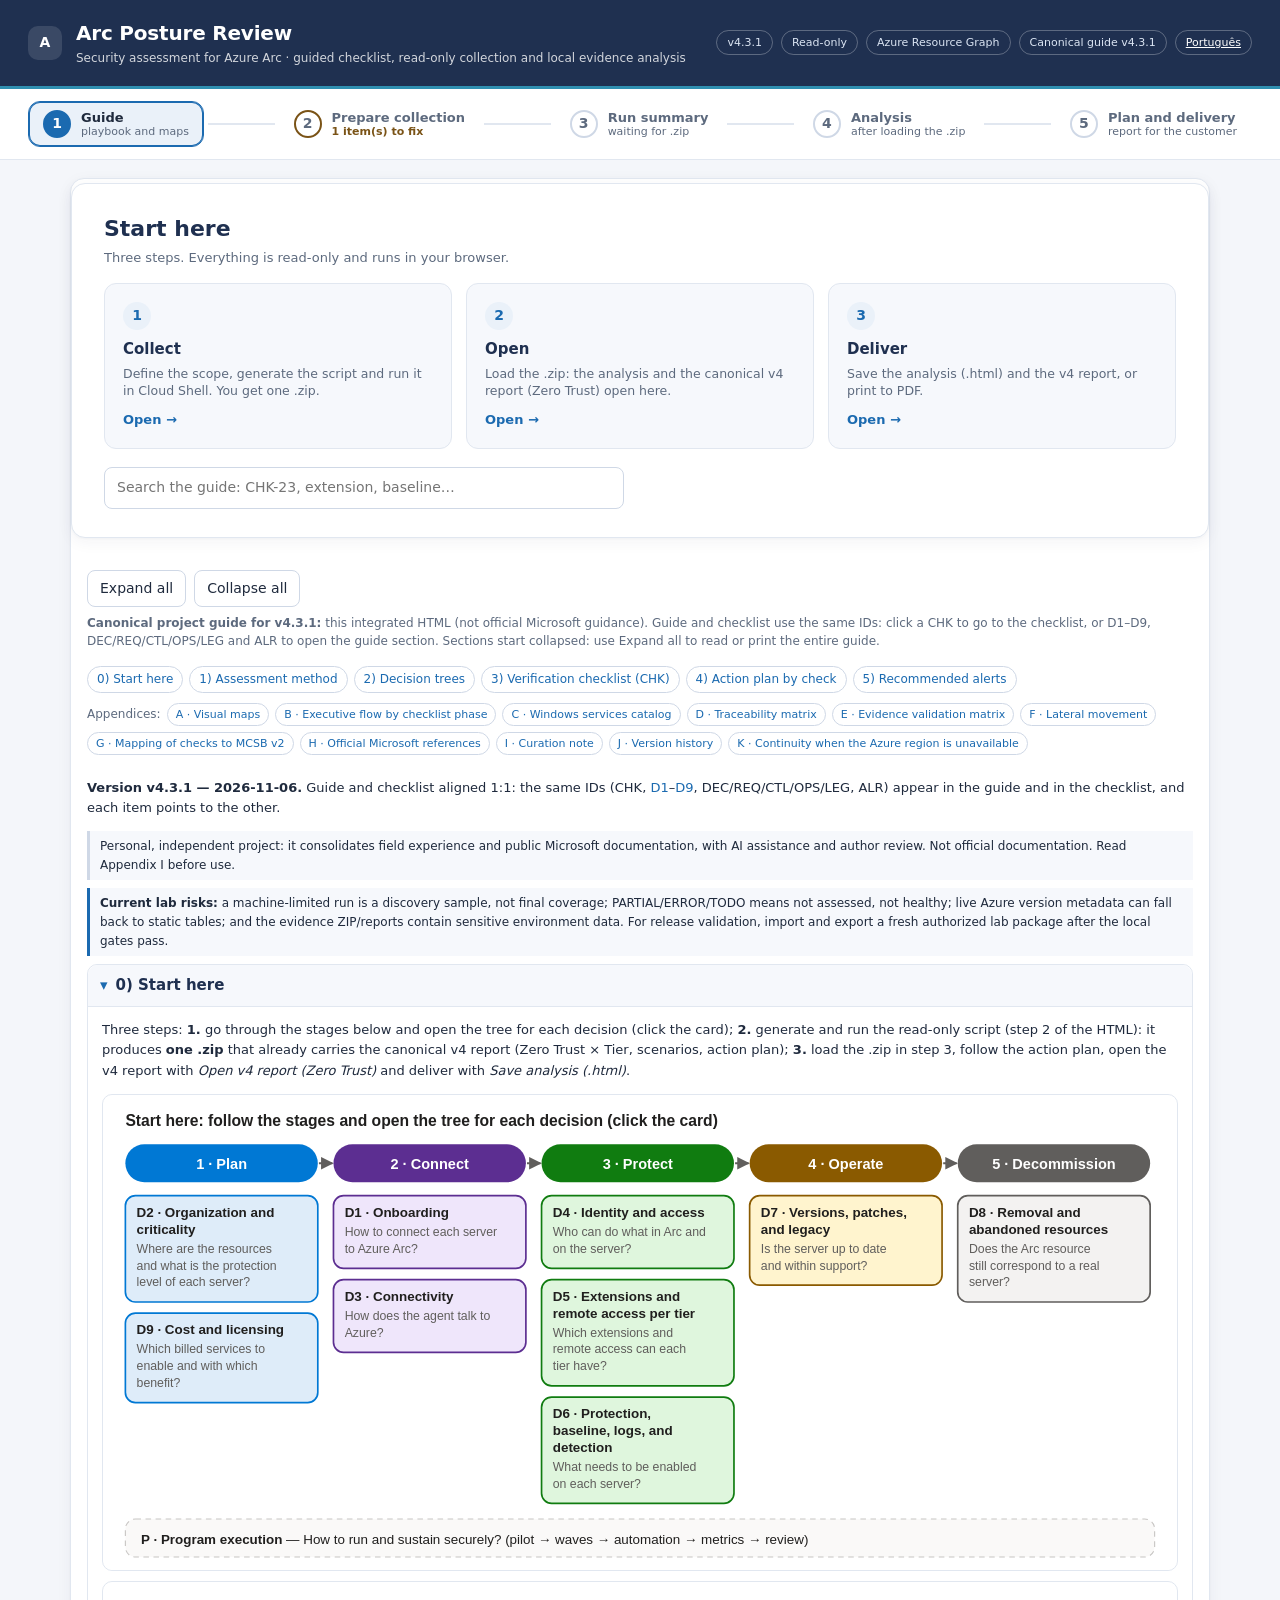
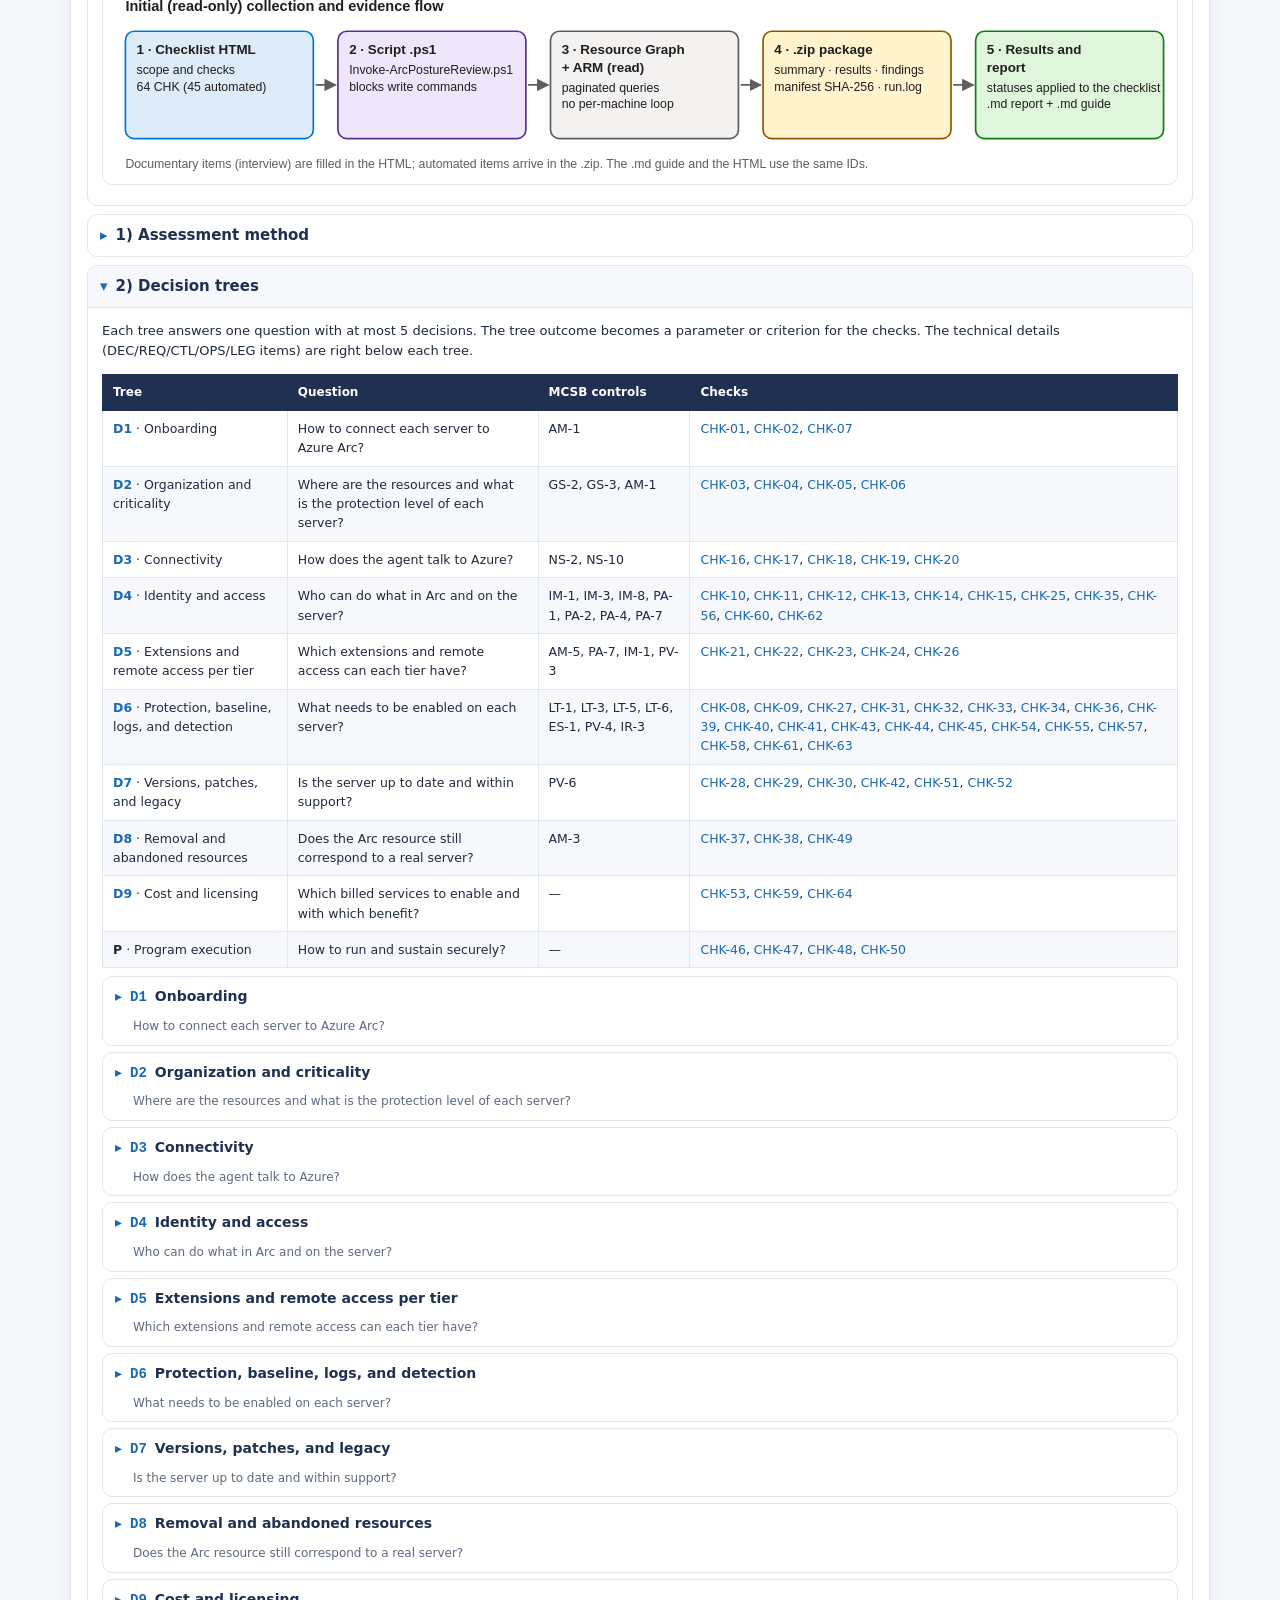
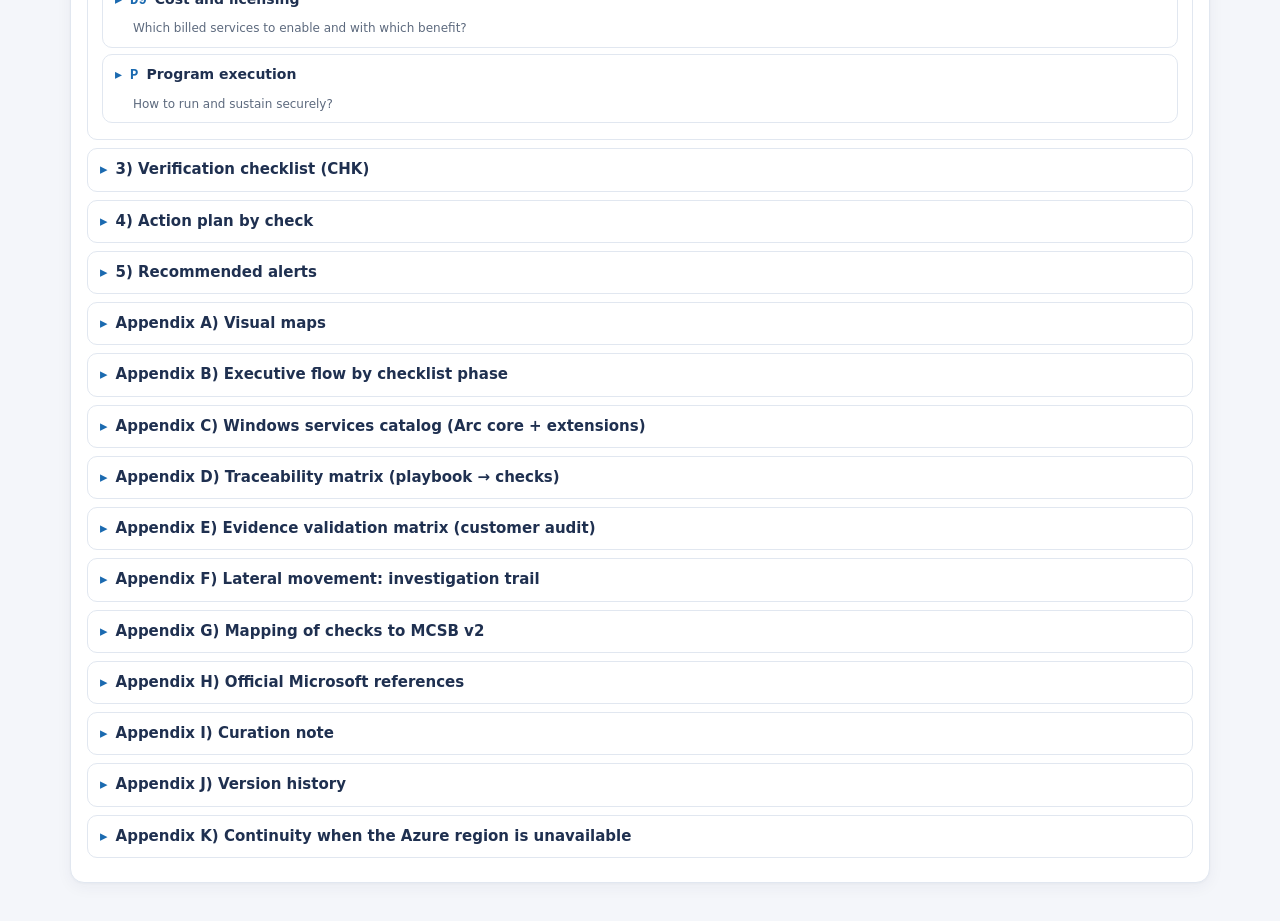
==== arc-posture-review.en-US.html @ 72e132e8 "v4.3.1: raw-download guidance and development dependency update Co-authored-by: Copilot <223556219+C" ====
<!DOCTYPE html>
<html lang="en" dir="ltr">
<head>
<meta charset="UTF-8" />
<meta http-equiv="Content-Security-Policy" content="default-src 'none'; script-src 'unsafe-inline'; style-src 'unsafe-inline'; img-src data: blob:; connect-src 'none'; font-src 'none'; object-src 'none'; base-uri 'none'; form-action 'none'" />
<meta name="referrer" content="no-referrer" />
<meta name="viewport" content="width=device-width, initial-scale=1.0" />
<meta name="color-scheme" content="light dark" />
<title>Arc Posture Review · Security assessment for Azure Arc (read-only)</title>
<style>
  * { box-sizing: border-box; }
  body { margin: 0; font-family: "Segoe UI", system-ui, Arial, sans-serif; font-size: 14px; background: var(--bg); color: var(--text); }
  header.top { background: var(--navy); color: #fff; padding: 14px 20px; display: flex; align-items: center; gap: 14px; flex-wrap: wrap; }
  .logo { width: 34px; height: 34px; border-radius: 8px; background: rgba(255,255,255,.18); display: grid; place-items: center; font-weight: 700; }
  header h1 { margin: 0; font-size: 18px; font-weight: 600; }
  header .sub { font-size: 12px; opacity: .9; }
  header .badges { margin-inline-start: auto; display: flex; gap: 8px; flex-wrap: wrap; }
  .hb { font-size: 11px; padding: 3px 10px; border-radius: 999px; background: rgba(255,255,255,.18); border: 1px solid rgba(255,255,255,.35); }
  .steps { display: flex; gap: 6px; padding: 10px 20px; background: var(--panel); border-bottom: 1px solid var(--line); flex-wrap: wrap; }
  .step { font-size: 12px; color: var(--muted); padding: 4px 10px; border-radius: 999px; border: 1px solid var(--line); }
  .step b { color: var(--accent); margin-inline-end: 4px; }
  main.grid { display: grid; grid-template-columns: minmax(0, 1.05fr) minmax(0, 1fr); gap: 16px; padding: 16px 20px 28px; align-items: start; }
  .card { background: var(--panel); border: 1px solid var(--line); border-radius: 10px; box-shadow: var(--shadow); margin-block-end: 16px; }
  .card > h2 { margin: 0; font-size: 15px; padding: 12px 16px; border-block-end: 1px solid var(--line); display: flex; align-items: center; gap: 8px; }
  .card > h2 .n { width: 22px; height: 22px; border-radius: 50%; background: var(--accent); color: #fff; display: inline-grid; place-items: center; font-size: 12px; }
  .pad { padding: 14px 16px; }
  .fields { display: grid; grid-template-columns: 1fr 1fr; gap: 10px 12px; }
  .fields .full { grid-column: 1 / -1; }
  label.f { display: block; font-size: 12px; color: var(--muted); margin-block-end: 4px; }
  input, select, textarea, button { font: inherit; color: var(--text); }
  input[type=text], input[type=number], select, textarea { width: 100%; padding: 7px 9px; border: 1px solid var(--line-2); border-radius: 6px; background: var(--panel); }
  input:focus, select:focus, textarea:focus { outline: 2px solid var(--accent); outline-offset: -1px; }
  textarea { min-height: 80px; resize: vertical; }
  .hint { font-size: 12px; color: var(--muted); margin-block-start: 8px; line-height: 1.45; }
  button.btn { border: 1px solid var(--line-2); background: var(--panel); border-radius: 6px; padding: 7px 12px; cursor: pointer; }
  button.btn:hover { border-color: var(--accent); }
  button.primary { background: var(--accent); border-color: var(--accent); color: #fff; font-weight: 600; }
  button.primary:hover { background: var(--accent-2); }
  .toolbar { display: flex; gap: 8px; flex-wrap: wrap; align-items: center; padding: 12px 16px; border-block-end: 1px solid var(--line); }
  .toolbar input[type=text] { flex: 1 1 200px; width: auto; }
  .toolbar select { width: auto; }
  details.dom { border-block-end: 1px solid var(--line); }
  details.dom > summary { list-style: none; cursor: pointer; padding: 10px 16px; display: flex; align-items: center; gap: 10px; background: var(--panel-2); font-weight: 600; }
  details.dom > summary::-webkit-details-marker { display: none; }
  details.dom > summary .caret { transition: transform .15s; color: var(--muted); }
  details.dom[open] > summary .caret { transform: rotate(90deg); }
  details.dom > summary .cnt { margin-inline-start: auto; font-weight: 400; font-size: 12px; color: var(--muted); }
  .item { display: grid; grid-template-columns: 22px minmax(0, 1fr) 96px minmax(0, 160px); gap: 10px; align-items: start; padding: 10px 16px; border-block-start: 1px solid var(--line); }
  .item.hidden { display: none; }
  .item .id { font-family: Consolas, Menlo, monospace; font-size: 12px; color: var(--accent); font-weight: 600; margin-inline-end: 6px; }
  .item .t { font-weight: 600; }
  .item .meta { margin-block-start: 4px; display: flex; gap: 6px; flex-wrap: wrap; }
  .item details.more summary { font-size: 12px; color: var(--accent); cursor: pointer; margin-block-start: 4px; }
  .item details.more p { font-size: 12px; color: var(--muted); margin: 6px 0 0; line-height: 1.45; }
  .item .found { font-size: 12px; margin-block-start: 6px; padding: 6px 8px; border-radius: 6px; background: var(--panel-2); border: 1px dashed var(--line-2); }
  .item select, .item input[type=text] { padding: 5px 6px; font-size: 12px; }
  .pill { font-size: 11px; padding: 1px 8px; border-radius: 999px; border: 1px solid var(--line-2); color: var(--muted); }
  .sev-High { color: var(--fail); border-color: var(--fail); }
  .sev-Medium { color: var(--warn); border-color: var(--warn); }
  .sev-Low { color: var(--muted); }
  .ty-auto { color: var(--info); border-color: var(--info); }
  .st { font-weight: 600; }
  .st-PASS { background: var(--pass-bg); color: var(--pass); }
  .st-WARN { background: var(--warn-bg); color: var(--warn); }
  .st-FAIL { background: var(--fail-bg); color: var(--fail); }
  .st-INFO { background: var(--info-bg); color: var(--info); }
  .st-NA, .st-MANUAL { background: var(--na-bg); color: var(--na); }
  .st-ERROR { background: var(--err-bg); color: var(--err); }
  .right { position: sticky; top: 12px; }
  .kpis { display: grid; grid-template-columns: repeat(4, 1fr); gap: 10px; padding: 14px 16px; }
  .kpi { border: 1px solid var(--line); border-radius: 8px; padding: 10px; background: var(--panel-2); }
  .kpi .v { font-size: 22px; font-weight: 700; }
  .kpi .l { font-size: 11px; color: var(--muted); }
  .chips { display: flex; gap: 6px; flex-wrap: wrap; padding: 0 16px 14px; }
  .chip { font-size: 12px; padding: 3px 10px; border-radius: 999px; }
  .tabs { display: flex; gap: 4px; padding: 0 12px; border-block-end: 1px solid var(--line); }
  .tab { border: 0; background: transparent; padding: 10px 12px; cursor: pointer; color: var(--muted); border-block-end: 2px solid transparent; }
  .tab.active { color: var(--accent); border-block-end-color: var(--accent); font-weight: 600; }
  .pane { display: none; }
  .pane.active { display: block; }
  .actions { display: flex; gap: 8px; flex-wrap: wrap; padding: 12px 16px; }
  pre.code { margin: 0; padding: 12px 16px; background: var(--code-bg); border-block: 1px solid var(--line); font-family: Consolas, Menlo, monospace; font-size: 12px; line-height: 1.45; white-space: pre; overflow: auto; max-height: 58vh; }
  table.res { width: 100%; border-collapse: collapse; font-size: 12px; }
  table.res th, table.res td { text-align: start; padding: 6px 8px; border-block-end: 1px solid var(--line); vertical-align: top; }
  table.res th { background: var(--panel-2); font-weight: 600; position: sticky; top: 0; }
  .scroll { max-height: 46vh; overflow: auto; }
  .guide { padding: 6px 16px 16px; line-height: 1.55; }
  .guide h3 { font-size: 14px; margin: 14px 0 6px; }
  .guide code { font-family: Consolas, Menlo, monospace; font-size: 12px; background: var(--code-bg); padding: 1px 4px; border-radius: 4px; }
  .guide ul, .guide ol { margin: 4px 0; padding-inline-start: 20px; }
  .guide a { color: var(--accent); }
  .drop { margin: 12px 16px; border: 2px dashed var(--line-2); border-radius: 10px; padding: 18px; text-align: center; color: var(--muted); }
  .drop.over { border-color: var(--accent); background: var(--accent-soft); }
  .msg { font-size: 12px; color: var(--muted); padding: 0 16px 10px; }
  .toast { position: fixed; inset-block-end: 18px; inset-inline-end: 18px; background: #323130; color: #fff; padding: 10px 14px; border-radius: 8px; font-size: 13px; opacity: 0; transition: opacity .2s; pointer-events: none; }
  .toast.show { opacity: 1; }
  .refs { display: flex; gap: 4px; flex-wrap: wrap; margin-block-start: 4px; }
  a.ref { font-size: 11px; padding: 1px 7px; border-radius: 4px; background: var(--accent-soft); color: var(--accent); text-decoration: none; font-family: Consolas, Menlo, monospace; }
  a.ref:hover, a.jump:hover { text-decoration: underline; }
  a.jump { color: var(--accent); text-decoration: none; }
  .flash { animation: fl 1.6s ease-out; }
  @keyframes fl { 0% { background: var(--warn-bg); } 100% { background: transparent; } }
  .guide h3 { font-size: 15px; margin: 22px 0 8px; padding-block-start: 10px; border-block-start: 1px solid var(--line); }
  .guide h4 { font-size: 14px; margin: 16px 0 6px; }
  .guide h5 { font-size: 13px; margin: 12px 0 6px; color: var(--muted); }
  .guide .pid { font-family: Consolas, Menlo, monospace; color: var(--accent); }
  .guide p, .guide li { font-size: 13px; }
  .guide blockquote { margin: 8px 0; padding: 6px 10px; border-inline-start: 3px solid var(--line-2); background: var(--panel-2); font-size: 12px; }
  .guide blockquote.verif { border-inline-start-color: var(--accent); }
  .tw { overflow-x: auto; margin: 8px 0; }
  table.gt { border-collapse: collapse; font-size: 12px; min-width: 100%; }
  table.gt th, table.gt td { border: 1px solid var(--line); padding: 5px 7px; text-align: start; vertical-align: top; }
  table.gt th { background: var(--panel-2); }
  .dgwrap { margin: 10px 0; border: 1px solid var(--line); border-radius: 10px; overflow: hidden; }
  svg.dg { display: block; width: 100%; height: auto; font-family: "Segoe UI", Arial, sans-serif; }
  .toc { display: flex; flex-wrap: wrap; gap: 6px; padding: 10px 0; }
  .toc a { font-size: 12px; padding: 3px 9px; border: 1px solid var(--line-2); border-radius: 999px; }
  .guide .act { border: 1px solid var(--line); border-radius: 10px; margin: 8px 0; background: var(--panel); }
  .guide .act .act { margin: 6px 0; }
  .guide .act > .acth { margin: 0; padding: 9px 12px; border: 0; cursor: pointer; display: flex; gap: 8px; align-items: baseline; flex-wrap: wrap; }
  .guide .act > .acth::before { content: "\25B8"; color: var(--accent); } .guide .act.open > .acth::before { content: "\25BE"; }
  .guide .act > .acth:hover { background: var(--panel-2); }
  .guide .act > .gfb { padding: 0 14px 10px; }
  .guide .gf3 > .acth { font-size: 15px; }
  .guide .gf4 > .acth { font-size: 14px; }
  .guide .gf5 > .acth { font-size: 13px; color: var(--ink); }
  .guide .gq { font-weight: 400; color: var(--muted); font-size: 12px; flex-basis: 100%; padding-inline-start: 18px; }
  a.ref.mc, span.ref.mc { background: #e8f3ee; color: #0b6a3d; } span.ref.ly { background: var(--panel-2); color: var(--muted); }
  @media print { .guide .act > .gfb[hidden], .act > .body[hidden] { display: block !important; } .gbar, .toc { display: none; } }
  .toc.toca { padding-block-start: 0; align-items: center; } .toc.toca a { font-size: 11px; padding: 2px 8px; }
  .gbar .btn.on { background: var(--accent-soft); border-color: var(--accent); color: var(--accent); box-shadow: inset 0 0 0 1px var(--accent); }
  .gbar .btn.on::before { content: "\2713  "; }
  .guide .act.open > .acth { background: var(--panel-2); border-radius: 10px 10px 0 0; }
  .gbar { display: flex; gap: 8px; align-items: center; flex-wrap: wrap; padding: 12px 16px 0; }
  .pick { color: var(--accent); cursor: pointer; text-decoration: underline; }
  .pick2 { cursor: pointer; }
  .privacy { border: 1px solid var(--line); border-inline-start: 4px solid var(--accent); border-radius: 6px; padding: 8px 12px; margin: 16px 16px 4px; font-size: 13px; background: var(--panel-2); }
  .privacy p { margin: 0 0 6px; } .privacy .ack { display: inline-flex; gap: 6px; align-items: center; margin-inline-end: 12px; font-weight: 600; }
  .mask { display: inline-flex; gap: 6px; align-items: center; font-size: 13px; margin-inline-start: 6px; }
  label.btn { display: inline-flex; align-items: center; border: 1px solid var(--line-2); background: var(--panel); border-radius: 6px; padding: 7px 12px; }
  label.btn:hover { border-color: var(--accent); }
  .sevt { display: grid; grid-template-columns: repeat(3, 1fr); gap: 8px; margin: 10px 0 4px; }
  .sevt .sv { border: 1px solid var(--line); border-inline-start: 4px solid var(--line-2); border-radius: 6px; padding: 6px 10px; font-size: 13px; display: flex; gap: 8px; align-items: center; flex-wrap: wrap; }
  .sevt .sv0 { border-inline-start-color: var(--sev-high); background: color-mix(in srgb, var(--sev-high) 7%, var(--panel)); }
  .sevt .sv1 { border-inline-start-color: var(--sev-med); background: color-mix(in srgb, var(--sev-med) 7%, var(--panel)); }
  .sevt .sv2 { border-inline-start-color: var(--sev-low); background: color-mix(in srgb, var(--sev-low) 6%, var(--panel)); }
  .backana { position: fixed; inset-inline-end: 20px; inset-block-end: 20px; z-index: 50; box-shadow: 0 2px 8px rgba(0,0,0,.25); }
  .ana { padding: 0 16px 16px; }
  .ana h3 { font-size: 14px; margin: 18px 0 8px; }
  .score { display: grid; grid-template-columns: 150px 1fr; gap: 14px; align-items: center; padding: 14px 16px; }
  .ring { width: 130px; height: 130px; border-radius: 50%; display: grid; place-items: center; font-size: 30px; font-weight: 700; }
  .ring small { display: block; font-size: 11px; font-weight: 400; color: var(--muted); text-align: center; }
  .bars .b { display: grid; grid-template-columns: 210px 1fr 54px; gap: 8px; align-items: center; font-size: 12px; margin: 4px 0; }
  .bars .t { height: 10px; background: var(--panel-2); border: 1px solid var(--line); border-radius: 6px; overflow: hidden; }
  .bars .f { height: 100%; }
  .cards { display: grid; grid-template-columns: repeat(auto-fill, minmax(150px, 1fr)); gap: 8px; }
  .card2 { border: 1px solid var(--line); border-radius: 8px; padding: 8px 10px; background: var(--panel-2); }
  .card2 .v { font-size: 18px; font-weight: 700; }
  .card2 .l { font-size: 11px; color: var(--muted); }
  .card2 .kn { font-size: 11px; color: var(--muted); margin-top: 2px; }
  details.mx { margin: 8px 0 0; font-size: 12px; } details.mx > summary { cursor: pointer; color: var(--accent); }
  details.pr { border: 1px solid var(--line); border-radius: 8px; margin: 6px 0; }
  details.pr > summary { cursor: pointer; padding: 7px 10px; font-size: 13px; display: flex; gap: 8px; align-items: center; flex-wrap: wrap; }
  details.pr .body { padding: 4px 10px 10px; font-size: 12px; }
  .fcard { border: 1px solid var(--line); border-radius: 8px; padding: 8px 10px; margin: 6px 0; }
  .fcard .hd { display: flex; gap: 8px; align-items: baseline; flex-wrap: wrap; }
  .fcard .fn { font-family: Consolas, Menlo, monospace; font-weight: 600; }
  .fcard ul { margin: 4px 0 0; padding-inline-start: 18px; font-size: 12px; }
  .fcard .ds { font-size: 12px; color: var(--muted); }
  .gd { color: var(--pass); } .bd { color: var(--fail); } .md { color: var(--warn); }
  @media (max-width: 1150px) { main.grid { grid-template-columns: 1fr; } .right { position: static; } }
  @media (max-width: 640px) { .fields { grid-template-columns: 1fr; } .item { grid-template-columns: 22px 1fr; } .item select, .item .note { grid-column: 2; } .kpis { grid-template-columns: 1fr 1fr; } }
  @media print { header.top, .steps, .toolbar, .tabs, .actions, .right .kpis { display: none; } main.grid { display: block; } .pane { display: block; } }

  /* ===== assistente ===== */
  .wiz { display: flex; align-items: center; gap: 0; padding: 14px 20px; background: var(--panel); border-bottom: 1px solid var(--line); overflow-x: auto; position: sticky; top: 0; z-index: 5; }
  .wiz .tab.wstep { display: flex; align-items: center; gap: 10px; padding: 6px 10px; border: 1px solid transparent; border-radius: 10px; background: transparent; cursor: pointer; text-align: start; color: var(--muted); white-space: nowrap; }
  .wiz .tab.wstep:hover { background: var(--panel-2); }
  .wiz .tab.wstep.active { border-color: var(--accent); background: var(--accent-soft); color: var(--text); font-weight: 400; }
  .wn { width: 28px; height: 28px; border-radius: 50%; display: inline-grid; place-items: center; font-weight: 700; border: 2px solid var(--line-2); color: var(--muted); background: var(--panel); flex: none; }
  .wstep.active .wn { border-color: var(--accent); background: var(--accent); color: #fff; }
  .wstep.done .wn { border-color: var(--pass); background: var(--pass); color: #fff; }
  .wstep.done .wn::after { content: "\2713"; } .wstep.done .wn { font-size: 0; } .wstep.done .wn::after { font-size: 14px; }
  .wstep.attn .wn { border-color: var(--warn); }
  .wt { display: flex; flex-direction: column; line-height: 1.2; } .wt b { font-size: 13px; } .wt small { font-size: 11px; color: var(--muted); }
  .wstep.attn .wt small { color: var(--warn); font-weight: 600; }
  .wline { flex: 1 1 24px; min-width: 16px; height: 2px; background: var(--line); }
  main.wrap { max-width: 1180px; margin: 0 auto; padding: 18px 20px 32px; }
  .lead { margin: 0 0 14px; color: var(--muted); }
  .step-card .pad { display: grid; gap: 12px; }
  .hstat { margin-inline-start: auto; font-size: 12px; font-weight: 600; padding: 2px 10px; border-radius: 999px; }
  .hstat.ok { color: var(--pass); background: var(--pass-bg); } .hstat.wr { color: var(--warn); background: var(--warn-bg); } .hstat.er { color: var(--fail); background: var(--fail-bg); }
  .seg { display: inline-flex; flex-wrap: wrap; gap: 0; border: 1px solid var(--line-2); border-radius: 8px; overflow: hidden; width: max-content; max-width: 100%; }
  .seg label { cursor: pointer; } .seg input { position: absolute; opacity: 0; pointer-events: none; }
  .seg span { display: block; padding: 7px 14px; font-size: 13px; border-inline-end: 1px solid var(--line); }
  .seg label:last-child span { border-inline-end: 0; }
  .seg input:checked + span { background: var(--accent); color: #fff; }
  .seg input:focus-visible + span { outline: 2px solid var(--accent-2); outline-offset: -2px; }
  .seg-btn { border: 0; gap: 8px; overflow: visible; }
  .fld input { width: 100%; }
  .fhelp { font-size: 12px; color: var(--muted); margin: 4px 0 0; }
  .fmsg { font-size: 12px; margin-top: 4px; min-height: 0; }
  .fld.inv input { border-color: var(--fail); box-shadow: 0 0 0 1px var(--fail); }
  .fld.inv .fmsg { color: var(--fail); }
  .fld.wrn input { border-color: #c19c00; }
  .fld.wrn .fmsg { color: var(--warn); }
  details.opts { border: 1px solid var(--line); border-radius: 8px; background: var(--panel-2); }
  details.opts > summary { cursor: pointer; padding: 9px 12px; display: flex; gap: 10px; align-items: baseline; flex-wrap: wrap; list-style: none; }
  details.opts > summary::-webkit-details-marker { display: none; }
  details.opts > summary::before { content: "\25B8"; color: var(--accent); } details.opts[open] > summary::before { content: "\25BE"; }
  details.opts > summary span { font-weight: 600; } details.opts > summary small { color: var(--muted); font-size: 12px; }
  details.opts > .fields, details.opts > .toolbar, details.opts > #checklist, details.opts > pre { margin: 0 12px 12px; }
  details.opts > .fields { padding-top: 4px; }
  .mini { display: flex; flex-wrap: wrap; gap: 8px; } .mini span { background: var(--panel-2); border: 1px solid var(--line); border-radius: 999px; padding: 4px 12px; font-size: 12px; color: var(--muted); }
  .mini b { color: var(--text); font-size: 14px; margin-inline-end: 3px; }
  .vlist { list-style: none; margin: 0; padding: 0; display: grid; gap: 6px; }
  .vlist li { display: flex; gap: 8px; align-items: flex-start; padding: 8px 10px; border-radius: 8px; font-size: 13px; }
  .vlist li::before { font-weight: 700; flex: none; width: 16px; text-align: center; }
  .vlist li.err { background: var(--fail-bg); color: var(--fail); } .vlist li.err::before { content: "\2715"; }
  .vlist li.warn { background: var(--warn-bg); color: var(--warn); } .vlist li.warn::before { content: "!"; }
  .vlist li.info { background: var(--panel-2); color: var(--muted); } .vlist li.info::before { content: "i"; }
  .vlist li.ok { background: var(--pass-bg); color: var(--pass); font-weight: 600; } .vlist li.ok::before { content: "\2713"; }
  .vlist li[data-field] { cursor: pointer; } .vlist li[data-field]:hover { text-decoration: underline; }
  .preset { display: flex; flex-wrap: wrap; gap: 8px; align-items: stretch; }
  .pbtn { display: flex; flex-direction: column; align-items: flex-start; gap: 2px; min-width: 150px; padding: 8px 14px; border: 1.5px solid var(--line-2); border-radius: 10px; background: var(--panel); color: var(--text); cursor: pointer; text-align: start; font: inherit; }
  .pbtn small { color: var(--muted); font-size: 11px; }
  .pbtn:hover { border-color: var(--accent); }
  .pbtn.on { border-color: var(--accent); background: var(--accent); color: #fff; box-shadow: 0 0 0 3px var(--accent-soft); }
  .pbtn.on small { color: rgba(255,255,255,.9); }
  .pbtn.on b::before { content: "\2713  "; }
  .pcustom { align-self: center; font-size: 12px; color: var(--warn); background: var(--warn-bg); border-radius: 999px; padding: 4px 12px; }
  .domchips { display: flex; flex-wrap: wrap; gap: 6px; }
  .dchip { border: 1px solid var(--line); background: var(--panel-2); border-radius: 999px; padding: 4px 10px; font-size: 12px; cursor: pointer; color: var(--text); font: inherit; font-size: 12px; }
  .dchip .bar { display: inline-block; width: 46px; height: 6px; border-radius: 3px; background: var(--line); margin-inline-start: 6px; vertical-align: middle; overflow: hidden; }
  .dchip .bar i { display: block; height: 100%; background: var(--accent); }
  .dchip.full { border-color: var(--accent); } .dchip.zero { opacity: .65; }
  .mini.pulse span { animation: pulse .6s ease; }
  @keyframes pulse { 0% { background: var(--accent-soft); border-color: var(--accent); } 100% { background: var(--panel-2); } }
  .actbox { border-inline-start: 3px solid var(--accent); background: var(--panel-2); padding: 8px 12px; border-radius: 6px; margin: 8px 0; }
  .actbox p { margin: 4px 0; } .actbox ol { margin: 4px 0; padding-inline-start: 20px; }
  div.act { border: 1px solid var(--line); border-radius: 8px; margin: 6px 0; background: var(--panel); }
  div.act > .acth { cursor: pointer; padding: 8px 10px; display: flex; gap: 8px; align-items: center; flex-wrap: wrap; user-select: none; }
  div.act > .acth::before { content: "\25B8"; color: var(--accent); } div.act.open > .acth::before { content: "\25BE"; }
  div.act > .acth:hover { background: var(--panel-2); border-radius: 8px; }
  div.act > .acth:focus-visible { outline: 2px solid var(--accent); }
  div.act .body { padding: 0 12px 10px; }
  div.act.flash { animation: pulse 1.2s ease; }
  div.act .own { margin-inline-start: auto; font-size: 11px; color: var(--muted); border: 1px solid var(--line); border-radius: 999px; padding: 2px 8px; }
  .qr { border: 1px solid var(--line); border-radius: 8px; padding: 10px 14px; margin: 10px 0 14px; background: var(--panel-2); }
  .qr .qrh { margin: 0 0 6px; font-size: 15px; } .qrg { display: grid; grid-template-columns: 1fr 1fr; gap: 12px; }
  .qrg .v { font-size: 26px; font-weight: 700; } .qrg .l { font-size: 12px; color: var(--muted); } .qrl { margin: 4px 0; padding-inline-start: 22px; }
  table.plan { width: 100%; border-collapse: collapse; font-size: 13px; margin: 4px 0 8px; } table.plan th, table.plan td { border-bottom: 1px solid var(--line); padding: 5px 6px; text-align: start; vertical-align: top; }
  table.plan th { font-size: 12px; color: var(--muted); font-weight: 600; }
  table.plan .pill, table.plan .chip { white-space: nowrap; }
  .hzh { margin: 12px 0 4px; font-weight: 700; font-size: 13px; padding-inline-start: 8px; border-inline-start: 4px solid var(--line-2); }
  .hzh.hz-I { border-color: var(--fail); } .hzh.hz-C { border-color: #c19c00; } .hzh.hz-M { border-color: var(--accent); }
  .vbar { display: grid; grid-template-columns: 130px 1fr 110px; gap: 10px; align-items: center; margin: 6px 0; font-size: 12px; }
  .vbar .t { display: flex; height: 12px; border-radius: 6px; overflow: hidden; background: var(--line); }
  .vbar i.g { background: var(--pass); } .vbar i.y { background: #c19c00; } .vbar i.r { background: var(--fail); }
  .purpose h3 { margin: 0 0 6px; font-size: 15px; } .purpose ul { margin: 6px 0; }
  .btn.big { padding: 10px 18px; font-size: 14px; }
  .btn.primary.blocked { opacity: .6; }
  ol.run { margin: 0; padding-inline-start: 20px; color: var(--muted); font-size: 13px; display: grid; gap: 2px; }
  .next { padding: 10px 12px; border-radius: 8px; background: var(--pass-bg); color: var(--pass); display: flex; gap: 10px; align-items: center; flex-wrap: wrap; }
  .card.panes { padding-top: 4px; }
  @media (max-width: 760px) { .wt small { display: none; } .wiz .tab.wstep { padding: 6px; } }
  @media print { .wiz, .step-card, .actions, header.top .badges, .lead { display: none !important; } .pane { display: none !important; } .pane.active { display: block !important; } .card.panes { border: 0; box-shadow: none; } details > summary { list-style: none; } }

  /* ===== results theme ===== */
  @media (prefers-color-scheme: dark) { :root { --sev-high: #f1707b; --sev-med: #f7a35c; --sev-low: #c8c6c4; } }
  .chip.st { font-weight: 600; letter-spacing: .2px; border: 1px solid transparent; white-space: nowrap; }
  .chip.st::before { display: inline-block; min-width: 1em; text-align: center; margin-inline-end: 4px; font-weight: 700; }
  .chip.st-PASS::before { content: "\2713"; } .chip.st-WARN::before { content: "!"; } .chip.st-FAIL::before { content: "\2715"; }
  .chip.st-INFO::before { content: "i"; font-style: italic; } .chip.st-NA::before, .chip.st-MANUAL::before { content: "\2013"; }
  .chip.st-ERROR::before { content: "\26A0"; } .chip.st-TODO::before { content: "\2026"; } .chip.st-PARTIAL::before { content: "\25D0"; }
  .chip.st-PASS { border-color: color-mix(in srgb, var(--pass) 35%, transparent); }
  .chip.st-WARN, .chip.st-PARTIAL { border-color: color-mix(in srgb, var(--warn) 35%, transparent); }
  .chip.st-FAIL { border-color: color-mix(in srgb, var(--fail) 35%, transparent); }
  .chip.st-PARTIAL { background: var(--warn-bg); color: var(--warn); border-style: dashed; }
  .chip.st-TODO { background: transparent; color: var(--muted); border: 1px dashed var(--line-2); }
  .pill.sev-High, .pill.sev-Medium, .pill.sev-Low { font-weight: 600; }
  .pill.sev-High::before, .pill.sev-Medium::before, .pill.sev-Low::before { content: ""; display: inline-block; width: 8px; height: 8px; border-radius: 50%; background: currentColor; margin-inline-end: 5px; vertical-align: 1px; }
  .pill.sev-High { color: var(--sev-high); border-color: var(--sev-high); } .pill.sev-Medium { color: var(--sev-med); border-color: var(--sev-med); } .pill.sev-Low { color: var(--sev-low); }
  .card2 { border-inline-start: 4px solid var(--accent); background: var(--panel); }
  .card2 .v { font-size: 22px; font-weight: 700; }
  .card2.kq-g { border-inline-start-color: var(--pass); } .card2.kq-a { border-inline-start-color: #c19c00; } .card2.kq-r { border-inline-start-color: var(--fail); } .card2.kq-n { border-inline-start-color: var(--line-2); }
  .card2.kq-g .v { color: var(--pass); } .card2.kq-r .v { color: var(--fail); }
  table.gt tbody tr:nth-child(even) td { background: color-mix(in srgb, var(--panel-2) 60%, transparent); }
  table.gt th { position: sticky; top: 0; z-index: 1; }
  a:focus-visible, button:focus-visible, [tabindex]:focus-visible, input:focus-visible, select:focus-visible { outline: 2px solid var(--accent); outline-offset: 2px; }
  @media (prefers-reduced-motion: reduce) { *, *::before, *::after { animation: none !important; transition: none !important; scroll-behavior: auto !important; } }
  @media (forced-colors: active) { .chip, .pill, .card2, .act { border: 1px solid CanvasText !important; forced-color-adjust: auto; } }
  /* REPORT_RESPONSIVE_BEGIN */
  /* Responsive contract for generated/saved reports. Keep tables locally scrollable. */
  @media (max-width: 640px) {
    .score { grid-template-columns: 1fr; justify-items: stretch; }
    .ring { justify-self: center; }
    .bars .b { grid-template-columns: minmax(110px, 1fr) minmax(70px, 1fr) 44px; }
    .qrg, .sevt { grid-template-columns: 1fr; }
    table.plan { display: block; max-width: 100%; overflow-x: auto; }
    .vbar { grid-template-columns: 1fr; }
    .vbar .t { min-width: 0; }
    .ana, .fcard, details, .tw { min-width: 0; max-width: 100%; }
    .msg, .fcard li, .act .body { overflow-wrap: anywhere; }
  }

  /* v3.9.5: explicit Guide HTML access in saved analysis reports. */
  .official-guide-access {
    max-width: 1180px; margin: 10px auto 0; padding: 9px 14px;
    border: 1px solid var(--line); border-inline-start: 4px solid var(--accent);
    border-radius: 8px; background: var(--panel);
    display: flex; align-items: center; gap: 10px; flex-wrap: wrap;
  }
  .official-guide-access a { color: var(--accent); font-weight: 700; text-decoration: none; }
  .official-guide-access a:hover { text-decoration: underline; }
  .official-guide-access .note { color: var(--muted); font-size: 12px; }

  /* v3.9.5 print/PDF contract: use landscape by default and never clip wide tables. */
  @page { size: landscape; margin: 8mm; }
  @media print {
    html, body { width: auto !important; max-width: none !important; background: #fff !important; }
    body { font-size: 9pt !important; print-color-adjust: exact; -webkit-print-color-adjust: exact; }
    main.wrap, .wrap, .card, .ana, .body, details {
      width: auto !important; max-width: none !important; min-width: 0 !important; box-shadow: none !important;
    }
    .official-guide-access {
      max-width: none !important; margin: 0 0 4mm !important; padding: 2mm 3mm !important; break-inside: avoid;
    }
    .tw {
      display: block !important; width: 100% !important; max-width: 100% !important;
      min-width: 0 !important; overflow: visible !important;
    }
    table.gt, table.plan {
      width: 100% !important; max-width: 100% !important; min-width: 0 !important;
      table-layout: fixed !important; border-collapse: collapse !important; font-size: 7pt !important;
    }
    table.print-wide { font-size: 6pt !important; }
    table.print-ultrawide { font-size: 5pt !important; }
    table.print-wide .chip, table.print-wide .pill {
      font-size: 5.5pt !important; padding: 0.2mm 0.7mm !important; letter-spacing: 0 !important;
    }
    table.print-ultrawide .chip, table.print-ultrawide .pill {
      font-size: 4.5pt !important; padding: 0.1mm 0.4mm !important; letter-spacing: 0 !important;
    }
    table.print-wide .chip.st::before, table.print-ultrawide .chip.st::before {
      min-width: 0 !important; margin-inline-end: 0.3mm !important;
    }
    table.gt th, table.gt td, table.plan th, table.plan td {
      width: auto !important; max-width: none !important; min-width: 0 !important;
      padding: 1.2mm 1mm !important; line-height: 1.18 !important;
      white-space: normal !important; overflow: visible !important;
      overflow-wrap: anywhere !important; word-break: break-word !important; hyphens: auto;
    }
    table.gt th, table.plan th { position: static !important; }
    thead { display: table-header-group; }
    tfoot { display: table-footer-group; }
    tr, .fcard, .actbox { break-inside: avoid; page-break-inside: avoid; }
    a { overflow-wrap: anywhere; word-break: break-word; }
    pre.code {
      white-space: pre-wrap !important; overflow-wrap: anywhere !important;
      max-height: none !important; font-size: 6.5pt !important;
    }
  }

  .portal-link { margin-left: 4px; font-size: 12px; white-space: nowrap; }

  /* Icons: copied or adapted from Feather Icons (MIT, Copyright (c) 2013-2023 Cole Bemis). See THIRD-PARTY-NOTICES.md. */
  /* Calm design system (v4.3.0). Single source of truth for the app, the saved analysis and the samples:
     soft surfaces, a navy anchor, thin borders and tinted (never solid) status colors. */
  :root {
    --bg: #f4f6fa; --panel: #ffffff; --panel-2: #f6f8fc; --line: #e1e7f0; --line-2: #cfd8e6;
    --text: #1f2a3d; --heading: #1f3050; --muted: #5d6a7e;
    --accent: #1b6ab0; --accent-2: #14548d; --accent-soft: #eaf1f9; --navy: #1f3050; --navy-2: #2a4068;
    --pass: #2b6a49; --pass-bg: #e7f3ec; --warn: #7a5316; --warn-bg: #fbf1de; --fail: #8a3737; --fail-bg: #f9ecec;
    --info: #265f96; --info-bg: #e6f0fa; --na: #4b586a; --na-bg: #eef1f5; --err: #4f4382; --err-bg: #efecf8;
    --pass-solid: #88c3a3; --warn-solid: #e3bb7e; --fail-solid: #d79a9a; --info-solid: #9bbfe3; --na-solid: #c1cad7;
    --sev-high: #8a3737; --sev-med: #7a5316; --sev-low: #5d6a7e;
    --code-bg: #f3f6fb; --shadow: 0 1px 2px #1f305008, 0 4px 16px #1f30500d;
  }
  @media (prefers-color-scheme: dark) {
    :root {
      --bg: #14181f; --panel: #1b2029; --panel-2: #212733; --line: #2c3441; --line-2: #3a4454;
      --text: #e8edf5; --heading: #e8edf5; --muted: #a8b3c4;
      --accent: #5aa4e6; --accent-2: #8cc0f0; --accent-soft: #1d3552; --navy: #243a5e; --navy-2: #2f4a75;
      --pass: #7fcfa1; --pass-bg: #183427; --warn: #e8c27c; --warn-bg: #3a2f17; --fail: #eba0a0; --fail-bg: #3d2224;
      --info: #8cc0f0; --info-bg: #1d3552; --na: #b4bfcf; --na-bg: #272e3a; --err: #c6b9ee; --err-bg: #2c2745;
      --pass-solid: #4f9a76; --warn-solid: #b8914f; --fail-solid: #b46f6f; --info-solid: #5b8fc7; --na-solid: #4a5568;
      --sev-high: #eba0a0; --sev-med: #e8c27c; --sev-low: #a8b3c4;
      --code-bg: #171c25; --shadow: none;
    }
  }
  body { -webkit-font-smoothing: antialiased; line-height: 1.55; }
  h1, h2, h3 { color: var(--heading); }
  header.top { background: var(--navy); border-bottom: 3px solid #2f8fb0; padding: 18px 28px; }
  header.top h1, header.top .sub { color: #fff; }
  header h1 { font-size: 20px; font-weight: 600; letter-spacing: -.01em; }
  header .sub { opacity: .8; }
  .logo { border-radius: 10px; background: rgba(255,255,255,.12); }
  .hb { background: transparent; border: 1px solid rgba(255,255,255,.28); color: #dbe5f3; }
  .card { border-radius: 14px; }
  .card > h2 { padding: 14px 18px; }
  button.btn, button.primary, label.btn { border-radius: 8px; transition: background .15s, border-color .15s; }
  button.btn:focus-visible, .tab:focus-visible, .uxstep:focus-visible { outline: 2px solid var(--accent); outline-offset: 2px; }
  button.primary { background: var(--navy); border-color: var(--navy); color: #fff; box-shadow: none; }
  button.primary:hover { background: var(--navy-2); border-color: var(--navy-2); }
  input[type=text], input[type=number], input[type=search], select, textarea { border-radius: 8px; }
  .wiz { padding: 12px 28px; gap: 4px; }
  .wiz .tab.wstep { border-radius: 12px; padding: 8px 14px; }
  .wiz .tab.wstep.active { box-shadow: 0 0 0 1px var(--accent) inset; }

  /* Verdict (top of the Analysis) */
  .uxv { margin: 0 0 20px; padding: 28px 32px; border: 1px solid var(--line); border-radius: 14px; background: var(--panel); box-shadow: var(--shadow); }
  .uxv h2 { margin: 0; font-size: 22px; font-weight: 650; letter-spacing: -.01em; }
  .uxv h3 { margin: 28px 0 2px; font-size: 15px; font-weight: 650; color: var(--accent); }
  .uxsub { margin: 2px 0 10px; color: var(--muted); font-size: 13px; }
  .uxhead { margin: 10px 0 4px; font-size: 16px; font-weight: 600; color: var(--heading); }
  .uxhow { margin: 0 0 18px; color: var(--muted); font-size: 12.5px; max-width: 920px; }
  .uxkpis { display: grid; grid-template-columns: repeat(auto-fit, minmax(210px, 1fr)); gap: 14px; }
  .uxk { display: grid; grid-template-columns: auto 1fr; grid-template-rows: auto auto; column-gap: 14px; align-items: center; padding: 16px 18px; border-radius: 12px; border: 1px solid var(--line); background: var(--panel-2); }
  .uxk .uxico { grid-row: 1 / 3; display: grid; place-items: center; width: 40px; height: 40px; border-radius: 50%; background: var(--na-bg); color: var(--na); }
  .uxk strong { font-size: 34px; font-weight: 300; line-height: 1; color: var(--heading); }
  .uxk > span:last-child { color: var(--muted); font-size: 13px; }
  .uxk-gap .uxico { background: var(--fail-bg); color: var(--fail); }
  .uxk-imp .uxico { background: var(--warn-bg); color: var(--warn); }
  .uxk-nv .uxico { background: var(--na-bg); color: var(--na); }
  .uxstack { display: flex; height: 8px; margin: 20px 0 10px; border-radius: 999px; overflow: hidden; background: var(--na-bg); gap: 2px; }
  .uxstack i { display: block; min-width: 4px; }
  .uxo-gap { background: var(--fail-solid); } .uxo-imp { background: var(--warn-solid); } .uxo-nv { background: var(--na-solid); } .uxo-ok { background: var(--pass-solid); } .uxo-inf { background: var(--info-solid); }
  .uxlegend { display: flex; flex-wrap: wrap; gap: 6px 18px; font-size: 12.5px; color: var(--muted); }
  .uxlegend span { display: inline-flex; align-items: center; gap: 6px; }
  .uxlegend i { width: 9px; height: 9px; border-radius: 50%; display: inline-block; }
  .uxlegend b { color: var(--text); }
  .uxdo { list-style: none; margin: 12px 0 0; padding: 0; display: grid; gap: 10px; }
  .uxdo li { margin: 0; }
  .uxdoc { display: grid; grid-template-columns: 34px 1fr auto; grid-template-rows: auto auto; gap: 2px 14px; align-items: center; padding: 14px 16px; border: 1px solid var(--line); border-radius: 12px; background: var(--panel); color: var(--text); text-decoration: none; }
  .uxdoc:hover { border-color: var(--accent); background: var(--accent-soft); }
  .uxdoc .uxn { grid-row: 1 / 3; width: 30px; height: 30px; border-radius: 50%; display: grid; place-items: center; background: var(--accent-soft); color: var(--accent); font-weight: 650; font-size: 14px; }
  .uxdoc b { font-size: 14px; color: var(--heading); }
  .uxdoc small { grid-column: 2; color: var(--muted); font-size: 12px; }
  .uxm { grid-column: 3; grid-row: 1 / 3; display: flex; gap: 6px; flex-wrap: wrap; justify-content: flex-end; }
  .uxtag { font-size: 11.5px; padding: 2px 10px; border-radius: 999px; background: var(--na-bg); color: var(--na); white-space: nowrap; font-weight: 600; }
  .uxtag-gap { background: var(--fail-bg); color: var(--fail); } .uxtag-imp { background: var(--warn-bg); color: var(--warn); } .uxtag-gain { background: var(--pass-bg); color: var(--pass); }

  /* Guide: start here and search */
  .uxstart { margin: 0 0 20px; padding: 28px 32px; border: 1px solid var(--line); border-radius: 14px; background: var(--panel); box-shadow: var(--shadow); }
  .uxstart h2 { margin: 0; font-size: 22px; font-weight: 650; }
  .uxsteps { display: grid; grid-template-columns: repeat(auto-fit, minmax(210px, 1fr)); gap: 14px; margin: 14px 0 18px; }
  .uxstep { position: relative; display: grid; align-content: start; gap: 4px; text-align: start; padding: 18px; border: 1px solid var(--line); border-radius: 12px; background: var(--panel-2); cursor: pointer; transition: border-color .15s, box-shadow .15s; }
  .uxstep:hover { border-color: var(--accent); box-shadow: var(--shadow); }
  .uxsn { width: 28px; height: 28px; border-radius: 50%; display: grid; place-items: center; background: var(--accent-soft); color: var(--accent); font-weight: 650; }
  .uxstep b { font-size: 15px; margin-top: 4px; color: var(--heading); }
  .uxstep small { color: var(--muted); font-size: 12.5px; line-height: 1.4; }
  .uxgo { margin-top: 6px; color: var(--accent); font-weight: 600; font-size: 13px; }
  .uxsearch { display: flex; align-items: center; gap: 12px; flex-wrap: wrap; }
  .uxsearch input { flex: 1 1 280px; max-width: 520px; padding: 9px 12px; border: 1px solid var(--line-2); border-radius: 8px; background: var(--panel); }

  /* Analysis: numbered parts, quiet cards, one table style */
  .ana { counter-reset: part; }
  .report-part-title { display: flex; align-items: baseline; gap: 14px; margin: 36px 0 4px; padding: 0 0 12px; border: 0; border-bottom: 1px solid var(--line); font-size: 24px; font-weight: 650; letter-spacing: -.01em; }
  .report-part-title::before { counter-increment: part; content: counter(part, decimal-leading-zero); font-size: 28px; font-weight: 300; line-height: 1; color: var(--accent); }
  .report-part-note { margin: 8px 0 18px; padding: 0; border: 0; color: var(--muted); }
  .ana h3 { color: var(--accent); font-size: 15px; font-weight: 650; }
  .score { grid-template-columns: 170px 1fr; gap: 28px; padding: 24px 28px; margin: 0 0 20px; border: 1px solid var(--line); border-radius: 14px; background: var(--panel); box-shadow: var(--shadow); }
  .ring { position: relative; width: 140px; height: 140px; margin: 0 auto; background: conic-gradient(var(--c, var(--na-solid)) calc(var(--p, 0) * 1%), var(--na-bg) 0); font-size: 34px; font-weight: 300; color: var(--heading); -webkit-print-color-adjust: exact; print-color-adjust: exact; }
  .ring::before { content: ""; position: absolute; inset: 10px; border-radius: 50%; background: var(--panel); }
  .ring > div { position: relative; text-align: center; line-height: 1.1; }
  .ring small { margin-top: 4px; }
  .bars .b { grid-template-columns: 230px 1fr 54px; margin: 7px 0; }
  .bars .t { height: 8px; border: 0; background: var(--na-bg); border-radius: 999px; }
  .bars .f { border-radius: 999px; }
  .bars .b b { color: var(--heading); font-weight: 600; }
  details.fold { margin: 14px 0 0; border: 0; font-size: 12.5px; }
  details.fold > summary { cursor: pointer; color: var(--accent); font-weight: 600; list-style: none; }
  details.fold > summary::-webkit-details-marker { display: none; }
  details.fold > summary::before { content: "\25B8"; margin-inline-end: 6px; }
  details.fold[open] > summary::before { content: "\25BE"; }
  details.fold > .msg { margin: 10px 0 0; padding: 12px 16px; border-inline-start: 3px solid var(--accent); border-radius: 8px; background: var(--accent-soft); color: var(--text); font-size: 12.5px; }
  .score details.fold > .msg, .score details.fold > p { margin-top: 10px; }
  .qr { margin: 0 0 20px; padding: 24px 28px; border: 1px solid var(--line); border-radius: 14px; background: var(--panel); box-shadow: var(--shadow); }
  .qr .qrh { margin: 0 0 16px; font-size: 18px; font-weight: 650; }
  .qrg { grid-template-columns: repeat(auto-fit, minmax(240px, 1fr)); gap: 14px; }
  .qrg > div { padding: 16px 18px; border: 1px solid var(--line); border-radius: 12px; background: var(--panel-2); }
  .qrg .v { font-size: 30px; font-weight: 300; line-height: 1.1; color: var(--heading); }
  .qrg .l { margin-top: 4px; }
  .sevt { grid-template-columns: repeat(auto-fit, minmax(220px, 1fr)); gap: 14px; margin: 14px 0 6px; }
  .sevt .sv, .sevt .sv0, .sevt .sv1, .sevt .sv2 { padding: 10px 14px; border: 1px solid var(--line); border-inline-start: 3px solid var(--na-solid); border-radius: 12px; background: var(--panel-2); }
  .sevt .sv0 { border-inline-start-color: var(--fail-solid); } .sevt .sv1 { border-inline-start-color: var(--warn-solid); } .sevt .sv2 { border-inline-start-color: var(--na-solid); }
  .qr > .msg { padding: 0; margin: 12px 0 0; }
  .result-semantics, .v4-note { margin: 10px 0 0; padding: 12px 16px; border: 0; border-inline-start: 3px solid var(--accent); border-radius: 8px; background: var(--accent-soft); color: var(--text); font-size: 12.5px; }
  details.fold > .result-semantics, details.fold > .v4-note { margin: 10px 0 0; }
  #analysis > details.fold { margin: 0 0 20px; padding: 0 20px; border: 1px solid var(--line); border-radius: 12px; background: var(--panel); }
  #analysis > details.fold > summary { padding: 13px 0; }
  #analysis > details.fold > .result-semantics, #analysis > details.fold > .v4-note { margin: 0 0 12px; }
  div.act { margin: 14px 0; border: 1px solid var(--line); border-radius: 12px; background: var(--panel); box-shadow: var(--shadow); }
  div.act > .acth { padding: 12px 18px; font-size: 15px; font-weight: 650; color: var(--heading); }
  div.act > .acth:hover { background: var(--panel-2); border-radius: 12px; }
  div.act.open > .acth { border-bottom: 1px solid var(--line); border-radius: 12px 12px 0 0; }
  div.act .body { padding: 8px 18px 18px; }
  div.act .body > .msg { padding-inline: 0; }
  .guide div.act { box-shadow: none; }
  table.gt, table.plan, table.res { font-size: 12.5px; }
  table.gt { border: 1px solid var(--line); }
  table.gt th, table.plan th, table.res th { background: var(--navy); color: #fff; font-size: 12px; font-weight: 600; border-color: var(--navy); }
  table.gt th, table.gt td { padding: 8px 10px; }
  table.plan th, table.plan td, table.res th, table.res td { padding: 9px 10px; }
  table.gt td, table.plan td, table.res td { border-color: var(--line); }
  table.gt tbody tr:nth-child(even) td, table.plan tbody tr:nth-child(even) td, table.res tbody tr:nth-child(even) td { background: var(--panel-2); }
  .hzh { margin: 18px 0 6px; padding-inline-start: 10px; border-inline-start: 3px solid var(--line-2); font-size: 13px; color: var(--heading); }
  .hzh.hz-I { border-color: var(--fail-solid); } .hzh.hz-C { border-color: var(--warn-solid); } .hzh.hz-M { border-color: var(--info-solid); }
  .vbar i.g { background: var(--pass-solid); } .vbar i.y { background: var(--warn-solid); } .vbar i.r { background: var(--fail-solid); }
  .cards { grid-template-columns: repeat(auto-fill, minmax(190px, 1fr)); gap: 14px; }
  .card2 { padding: 14px 16px; border: 1px solid var(--line); border-inline-start: 3px solid var(--na-solid); border-radius: 12px; background: var(--panel-2); }
  .card2 .v { font-size: 28px; font-weight: 300; line-height: 1.1; color: var(--heading); }
  .card2.kq-g { border-inline-start-color: var(--pass-solid); } .card2.kq-a { border-inline-start-color: var(--warn-solid); } .card2.kq-r { border-inline-start-color: var(--fail-solid); } .card2.kq-n { border-inline-start-color: var(--na-solid); }
  .card2.kq-g .v, .card2.kq-r .v { color: var(--heading); }
  details.pr { border: 1px solid var(--line); border-radius: 10px; background: var(--panel); }
  details.pr > summary { padding: 10px 14px; }
  .fcard { border-radius: 10px; }

  @media (max-width: 640px) {
    .uxv, .uxstart, .score, .qr { padding: 18px 16px; border-radius: 12px; }
    .uxdoc { grid-template-columns: 30px 1fr; }
    .uxm { grid-column: 2; grid-row: auto; justify-content: flex-start; }
    .report-part-title { font-size: 20px; gap: 10px; } .report-part-title::before { font-size: 24px; }
    .ring { width: 120px; height: 120px; }
    .score { grid-template-columns: 1fr; gap: 18px; justify-items: stretch; }
    .bars .b { grid-template-columns: minmax(110px, 1fr) minmax(70px, 1fr) 44px; }
    .qrg, .sevt { grid-template-columns: 1fr; }
  }
  @media print {
    .uxstart, .uxsearch { display: none !important; }
    .uxv, .score, .qr { box-shadow: none; break-inside: avoid; }
    .uxdoc { break-inside: avoid; }
    header.top, table.gt th, table.plan th, table.res th { -webkit-print-color-adjust: exact; print-color-adjust: exact; }
  }
  /* REPORT_RESPONSIVE_END */

</style>
</head>
<body>
<header class="top">
  <div class="logo">A</div>
  <div>
    <h1>Arc Posture Review</h1>
    <div class="sub">Security assessment for Azure Arc · guided checklist, read-only collection and local evidence analysis</div>
  </div>
  <div class="badges"><span class="hb" id="verBadge"></span><span class="hb">Read-only</span><span class="hb">Azure Resource Graph</span><span class="hb">Canonical guide v4.3.1</span><a class="hb" style="color:#fff;text-decoration:underline" href="arc-posture-review.pt-BR.html" hreflang="pt-BR" title="Same version in Portuguese (separate file, same folder)">Português</a></div>
</header>
<nav class="wiz" role="tablist" aria-label="Steps">
<button class="tab wstep" data-tab="guide" type="button" role="tab"><span class="wn">1</span><span class="wt"><b>Guide</b><small id="ws-guide">playbook and maps</small></span></button>
<span class="wline" aria-hidden="true"></span>
<button class="tab wstep" data-tab="script" type="button" role="tab"><span class="wn">2</span><span class="wt"><b>Prepare collection</b><small id="ws-script">scope · checks · script</small></span></button>
<span class="wline" aria-hidden="true"></span>
<button class="tab wstep" data-tab="summary" type="button" role="tab"><span class="wn">3</span><span class="wt"><b>Run summary</b><small id="ws-summary">waiting for .zip</small></span></button>
<span class="wline" aria-hidden="true"></span>
<button class="tab wstep" data-tab="result" type="button" role="tab"><span class="wn">4</span><span class="wt"><b>Analysis</b><small id="ws-result">after loading the .zip</small></span></button>
<span class="wline" aria-hidden="true"></span>
<button class="tab wstep" data-tab="report" type="button" role="tab"><span class="wn">5</span><span class="wt"><b>Plan and delivery</b><small id="ws-report">report for the customer</small></span></button>
</nav>
<button class="btn primary backana" id="backAna" type="button" hidden>← Back to the analysis</button>
<main class="wrap">
  <div class="pane" id="pane-script">
    <p class="lead">Define the scope, choose the checks, and generate the script. The fields are checked before download.</p>
    <div class="card step-card" id="card-scope">
      <h2><span class="n">A</span>Where to collect<span class="hstat" id="hs-scope"></span></h2>
      <div class="pad">
        <div class="seg" role="radiogroup" aria-label="Scope type">
          <label><input type="radio" name="scopeMode" value="subs" checked><span>Subscription list (recommended)</span></label><label><input type="radio" name="scopeMode" value="current"><span>Current subscription only</span></label>
          <label><input type="radio" name="scopeMode" value="mg"><span>Management group</span></label>
        </div>
        <div class="mode" data-mode="current" hidden><p class="fhelp"><b>Queries only the subscription that <code>az login</code> uses by default</b> (check with <code>az account show</code>). Arc machines in other subscriptions will not appear and most checks become N/A. Prefer the subscription list.</p></div>
        <div class="mode" data-mode="subs"><div class="fld" data-f="subscriptions"><label class="f" for="subscriptions">Subscriptions</label><input type="text" id="subscriptions" placeholder="ID1, ID2 (include network hub and SOC if any)" autocomplete="off" /><div class="fhelp">Comma-separated IDs. Names also work, but the ID avoids ambiguity.</div><div class="fmsg" id="m-subscriptions"></div></div></div>
        <div class="mode" data-mode="mg" hidden><div class="fld" data-f="mg"><label class="f" for="mg">Management group</label><input type="text" id="mg" placeholder="Management group ID, e.g.: mg-plataforma" autocomplete="off" /><div class="fhelp">Use the management group ID (not the display name). All subscriptions under it are in scope.</div><div class="fmsg" id="m-mg"></div></div></div>
        <details class="opts" id="optsBox">
          <summary><span>Filters and options</span><small id="optsSum"></small></summary>
          <div class="fields"><div class="fld" data-f="rg"><label class="f" for="rg">Resource groups</label><input type="text" id="rg" placeholder="all (or rg-a, rg-b)" autocomplete="off" /><div class="fhelp">Optional. One or more, comma-separated. Filters per-machine data.</div><div class="fmsg" id="m-rg"></div></div><div class="fld" data-f="machine"><label class="f" for="machine">Machine</label><input type="text" id="machine" placeholder="all" autocomplete="off" /><div class="fhelp">Optional. Arc resource name.</div><div class="fmsg" id="m-machine"></div></div><div class="fld" data-f="days"><label class="f" for="days">Activity Log (days)</label><input type="number" id="days" min="1" max="90" value="14" /><div class="fhelp">From 1 to 90.</div><div class="fmsg" id="m-days"></div></div><div class="fld" data-f="maxm"><label class="f" for="maxm">Machine limit</label><input type="number" id="maxm" min="0" max="100000" value="0" /><div class="fhelp">0 = all. In large estates, evaluates N machines starting with the highest risk (disconnected, legacy OS, agent below 1.61, SQL Server, criticality tag) and shortens the collection; the report states it is a sample.</div><div class="fmsg" id="m-maxm"></div></div><div class="fld" data-f="tags"><label class="f" for="tags">Recommended tags</label><input type="text" id="tags" value="env, owner, criticality, costCenter, dataClassification, patchWindow" autocomplete="off" /><div class="fhelp">Optional (good practice, REQ-02). Empty = CHK-06 is N/A.</div><div class="fmsg" id="m-tags"></div></div><div class="fld" data-f="regions"><label class="f" for="regions">Allowed regions</label><input type="text" id="regions" placeholder="ex.: brazilsouth, eastus2" autocomplete="off" /><div class="fhelp">Optional (CTL-08). Empty = CHK-05 only lists the regions.</div><div class="fmsg" id="m-regions"></div></div><div class="fld" data-f="outRoot"><label class="f" for="outRoot">Output folder</label><input type="text" id="outRoot" value="./arc-posture-review" autocomplete="off" /><div class="fhelp">Empty = ./arc-posture-review.</div><div class="fmsg" id="m-outRoot"></div></div></div>
        </details>
      </div>
    </div>
    <div class="card step-card" id="card-checks">
      <h2><span class="n">B</span>Checks<span class="hstat" id="hs-checks"></span></h2>
      <div class="pad">
        <div class="mini">
          <span><b id="kSel">0</b> selecionadas</span><span><b id="kAuto">0</b> automated</span><span><b id="kManual">0</b> documentary</span><span title="Resource Graph queries + per-subscription calls"><b id="kCalls">0</b> CLI calls</span>
        </div>
        <div class="preset" role="group" aria-label="Quick selection">
          <button class="pbtn" id="presetEssential" type="button" aria-pressed="false"><b>Essential</b><small id="pcEss">High severity</small></button>
          <button class="pbtn" id="presetAll" type="button" aria-pressed="false"><b>All</b><small id="pcAll">all checks</small></button>
          <button class="pbtn" id="presetNone" type="button" aria-pressed="false"><b>None</b><small>clear selection</small></button>
          <span class="pcustom" id="pCustom" hidden>Custom selection</span>
        </div>
        <div class="domchips" id="domChips"></div>
        <details class="opts" id="checksBox">
          <summary><span>Adjust checks individually</span><small>filter, status, and notes per item</small></summary>
          <div class="toolbar">
            <input type="text" id="search" placeholder="Filter by ID, title, or criterion" />
            <select id="statusFilter" aria-label="Filter by status">
              <option value="">All statuses</option>
              <option>TODO</option><option>PASS</option><option>WARN</option><option>FAIL</option><option>INFO</option><option>N/A</option><option>PARTIAL</option><option>ERROR</option>
            </select>
          </div>
          <div id="checklist"></div>
        </details>
      </div>
    </div>
    <div class="card step-card" id="card-gen">
      <h2><span class="n">C</span>Validate and generate the script<span class="hstat" id="hs-gen"></span></h2>
      <div class="pad">
        <ul class="vlist" id="vlist"></ul>
        <div class="actions">
          <button class="btn primary big" id="btnPs1" type="button">Download Invoke-ArcPostureReview.ps1</button>
          <button class="btn" id="btnCopy" type="button">Copy script</button>
        </div>
        <ol class="run">
          <li>Open <b>Azure Cloud Shell</b> in PowerShell (or a terminal with <code>az login</code>).</li>
          <li>Upload the file and run <code>./Invoke-ArcPostureReview.ps1</code>. It is read-only.</li>
          <li>Download the <code>arc-posture-review-*.zip</code> generated and load it in step 3.</li>
        </ol>
        <div class="next" id="nextHint" hidden>Script generated. After running it, <button class="btn primary" type="button" data-goto="summary">load the .zip →</button></div>
        <details class="opts"><summary><span>View the script</span><small>parameters can be overridden at run time, e.g.: <code>-ActivityDays 30</code></small></summary>
          <pre class="code" id="scriptOut"></pre>
        </details>
      </div>
    </div>
  </div>
  <div class="card panes" id="panesCard">
      <div class="pane" id="pane-summary">
        <div class="privacy" id="privBox"><p><b>Privacy (LGPD/GDPR):</b> the package is read only in this browser and nothing is sent to any server: the page blocks every network connection. With real packages, use this page offline (saved on disk and opened from there) instead of the hosted site. The package holds environment data and personal data (the collecting account e-mail and the people who operated the machines in the Activity Log). Treat it as confidential, share it only with authorized people, and delete it when no longer needed.</p>
          <label class="ack"><input type="checkbox" id="privAck" /> I understand and I am authorized by the environment owner to analyze this data.</label>
          <button class="btn" id="btnClearLocal" type="button" title="Erases the checklist choices, statuses and notes this page keeps in the browser.">Clear data in this browser</button></div>
        <div class="drop" id="drop">Drag the <b>arc-posture-review-*.zip</b> or <label class="pick">select the file<input type="file" id="zipInput" accept=".zip" hidden /></label></div>
        <div class="msg" id="zipMeta">No package loaded.</div>
        <div class="actions"><button class="btn" id="btnSummaryMd" type="button" disabled>Download summary.md</button><button class="btn primary" id="btnGoAnalysis" type="button" disabled>View full analysis →</button></div>
        <div class="guide" id="summaryOut"><p class="hint">Upload the .zip generated by the script. The summary displayed is the <code>summary.md</code> produced during the run.</p></div>
      </div>

      <div class="pane" id="pane-result">
        <div class="actions"><button class="btn primary" id="btnApply" type="button" disabled title="Collected statuses are applied to the checklist when the package loads (without erasing what you set). Use this to overwrite everything with the collection.">Reapply collected status</button>
          <button class="btn primary" id="btnSaveAna" type="button" disabled>Save analysis (.html)</button><button class="btn" id="btnPrintAna" type="button" disabled>Print / PDF</button><button class="btn" id="btnV4Open" type="button" hidden title="Canonical v4 report included in the package: Zero Trust x Tier, scenarios, action plan">Open v4 report (Zero Trust)</button><button class="btn" id="btnV4Save" type="button" hidden>Save v4 report (.html)</button><label class="mask" title="Replaces e-mails with a***@domain in saved files (.html, .md, .json). Recommended when sharing."><input type="checkbox" id="maskPII" checked /> Hide e-mails in saved files</label><label class="btn pick2">Load another .zip<input type="file" id="zipInput2" accept=".zip" hidden /></label></div>
        <div class="chips" id="statusChips" style="display:none"></div>
        <div id="analysis"><p class="msg">Load the .zip in step 3 · Run summary to see the analysis.</p></div>
      </div>

      <div class="pane" id="pane-report">
        <div class="pad purpose"><h3>What this step is for</h3>
          <p>Turn the collection into a deliverable for the customer or management: <b>executive summary</b>, <b>action plan</b> with timeframe and owner, <b>pending decisions</b> (documentary items), <b>alerts to create</b> and evidence.</p>
          <ul>
            <li><b>Full report (.html)</b>: document to send or present (opens offline).</li>
            <li><b>.md report</b>: same information as text, to edit or paste into Word/Loop.</li>
            <li><b>.json</b>: raw data to compare with the next run.</li>
          </ul>
          <p class="msg">Before exporting, record in the notes what was validated with the customer (exceptions, agreed timeframes, owners).</p>
        </div>
        <div class="pad">
          <label class="f" for="notes">Session notes (interview findings, exceptions, context)</label>
          <textarea id="notes" placeholder="E.g.: CHK-23 – customer uses an allowlist only on Tier 0; other servers under assessment."></textarea>
        </div>
        <div class="actions">
          <button class="btn primary" id="btnFullHtml" type="button" title="With a collection package loaded, creates the same file as Save analysis (analysis + checklist record). Without a package, creates only the checklist record.">Save report (.html)</button><button class="btn" id="btnMd" type="button">Download .md report</button>
          <button class="btn" id="btnJson" type="button">Download .json</button>
          <button class="btn" id="btnReset" type="button">Clear statuses and notes</button>
        </div>
        <pre class="code" id="reportOut"></pre>
      </div>

      <div class="pane" id="pane-guide">
        <div class="gbar">
          <button class="btn" id="btnGuideOpen" type="button">Expand all</button>
          <button class="btn" id="btnGuideClose" type="button">Collapse all</button>
          <span class="hint" style="margin:0"><b>Canonical project guide for v4.3.1:</b> this integrated HTML (not official Microsoft guidance). Guide and checklist use the same IDs: click a CHK to go to the checklist, or D1–D9, DEC/REQ/CTL/OPS/LEG and ALR to open the guide section. Sections start collapsed: use Expand all to read or print the entire guide.</span>
        </div>
        <div class="guide"><nav class="toc"><a class="jump" data-target="g-START" tabindex="0">0) Start here</a><a class="jump" data-target="g-MET" tabindex="0">1) Assessment method</a><a class="jump" data-target="g-TREES" tabindex="0">2) Decision trees</a><a class="jump" data-target="g-CHK" tabindex="0">3) Verification checklist (CHK)</a><a class="jump" data-target="g-PLAN" tabindex="0">4) Action plan by check</a><a class="jump" data-target="g-ALR" tabindex="0">5) Recommended alerts</a></nav><nav class="toc toca"><span class="hint" style="margin:0">Appendices:</span><a class="jump" data-target="s-291" tabindex="0">A · Visual maps</a><a class="jump" data-target="s-310" tabindex="0">B · Executive flow by checklist phase</a><a class="jump" data-target="g-SVC" tabindex="0">C · Windows services catalog</a><a class="jump" data-target="s-319" tabindex="0">D · Traceability matrix</a><a class="jump" data-target="g-EVD" tabindex="0">E · Evidence validation matrix</a><a class="jump" data-target="g-LAT" tabindex="0">F · Lateral movement</a><a class="jump" data-target="s-329" tabindex="0">G · Mapping of checks to MCSB v2</a><a class="jump" data-target="s-333" tabindex="0">H · Official Microsoft references</a><a class="jump" data-target="s-369" tabindex="0">I · Curation note</a><a class="jump" data-target="s-374" tabindex="0">J · Version history</a><a class="jump" data-target="s-386" tabindex="0">K · Continuity when the Azure region is unavailable</a></nav><p><strong>Version v4.3.1 — 2026-11-06.</strong> Guide and checklist aligned 1:1: the same IDs (CHK, <a class="jump" data-target="g-D1" tabindex="0">D1</a>–<a class="jump" data-target="g-D9" tabindex="0">D9</a>, DEC/REQ/CTL/OPS/LEG, ALR) appear in the guide and in the checklist, and each item points to the other.</p><blockquote class="">Personal, independent project: it consolidates field experience and public Microsoft documentation, with AI assistance and author review. Not official documentation. Read Appendix I before use.</blockquote><blockquote class="verif"><strong>Current lab risks:</strong> a machine-limited run is a discovery sample, not final coverage; PARTIAL/ERROR/TODO means not assessed, not healthy; live Azure version metadata can fall back to static tables; and the evidence ZIP/reports contain sensitive environment data. For release validation, import and export a fresh authorized lab package after the local gates pass.</blockquote><div class="act gf gf3 open"><h3 id="g-START" class="acth" role="button" tabindex="0" aria-expanded="true">0) Start here</h3><div class="gfb"><p>Three steps: <strong>1.</strong> go through the stages below and open the tree for each decision (click the card); <strong>2.</strong> generate and run the read-only script (step 2 of the HTML): it produces <strong>one .zip</strong> that already carries the canonical v4 report (Zero Trust × Tier, scenarios, action plan); <strong>3.</strong> load the .zip in step 3, follow the action plan, open the v4 report with <em>Open v4 report (Zero Trust)</em> and deliver with <em>Save analysis (.html)</em>.</p><div class="dgwrap"><svg class="dg" viewBox="0 0 960 425" role="img" aria-label="Start here" xmlns="http://www.w3.org/2000/svg"><defs><marker id="ah" viewBox="0 0 10 10" refX="9" refY="5" markerWidth="7" markerHeight="7" orient="auto-start-reverse"><path d="M0,0 L10,5 L0,10 z" fill="#605e5c"/></marker></defs><rect x="0" y="0" width="960" height="425" rx="10" fill="#ffffff"/><text x="20" y="28" font-size="14" fill="#201f1e" text-anchor="start" font-weight="700">Start here: follow the stages and open the tree for each decision (click the card)</text><rect x="20" y="44" width="172" height="34" rx="17" fill="#0078d4"/><text x="106" y="66" font-size="13" font-weight="700" fill="#ffffff" text-anchor="middle">1 · Plan</text><line x1="193" y1="61" x2="205" y2="61" stroke="#605e5c" stroke-width="1.6" marker-end="url(#ah)"/><a data-target="g-D2" tabindex="0" style="cursor:pointer"><rect x="20" y="90" width="172" height="95" rx="9" fill="#deecf9" stroke="#0078d4" stroke-width="1.5"/><text x="30" y="109" font-size="12" font-weight="700" fill="#201f1e">D2 · Organization and</text><text x="30" y="124" font-size="12" font-weight="700" fill="#201f1e">criticality</text><text x="30" y="141" font-size="11" fill="#605e5c">Where are the resources</text><text x="30" y="156" font-size="11" fill="#605e5c">and what is the protection</text><text x="30" y="171" font-size="11" fill="#605e5c">level of each server?</text></a><a data-target="g-D9" tabindex="0" style="cursor:pointer"><rect x="20" y="195" width="172" height="80" rx="9" fill="#deecf9" stroke="#0078d4" stroke-width="1.5"/><text x="30" y="214" font-size="12" font-weight="700" fill="#201f1e">D9 · Cost and licensing</text><text x="30" y="231" font-size="11" fill="#605e5c">Which billed services to</text><text x="30" y="246" font-size="11" fill="#605e5c">enable and with which</text><text x="30" y="261" font-size="11" fill="#605e5c">benefit?</text></a><rect x="206" y="44" width="172" height="34" rx="17" fill="#5c2e91"/><text x="292" y="66" font-size="13" font-weight="700" fill="#ffffff" text-anchor="middle">2 · Connect</text><line x1="379" y1="61" x2="391" y2="61" stroke="#605e5c" stroke-width="1.6" marker-end="url(#ah)"/><a data-target="g-D1" tabindex="0" style="cursor:pointer"><rect x="206" y="90" width="172" height="65" rx="9" fill="#efe6fb" stroke="#5c2e91" stroke-width="1.5"/><text x="216" y="109" font-size="12" font-weight="700" fill="#201f1e">D1 · Onboarding</text><text x="216" y="126" font-size="11" fill="#605e5c">How to connect each server</text><text x="216" y="141" font-size="11" fill="#605e5c">to Azure Arc?</text></a><a data-target="g-D3" tabindex="0" style="cursor:pointer"><rect x="206" y="165" width="172" height="65" rx="9" fill="#efe6fb" stroke="#5c2e91" stroke-width="1.5"/><text x="216" y="184" font-size="12" font-weight="700" fill="#201f1e">D3 · Connectivity</text><text x="216" y="201" font-size="11" fill="#605e5c">How does the agent talk to</text><text x="216" y="216" font-size="11" fill="#605e5c">Azure?</text></a><rect x="392" y="44" width="172" height="34" rx="17" fill="#107c10"/><text x="478" y="66" font-size="13" font-weight="700" fill="#ffffff" text-anchor="middle">3 · Protect</text><line x1="565" y1="61" x2="577" y2="61" stroke="#605e5c" stroke-width="1.6" marker-end="url(#ah)"/><a data-target="g-D4" tabindex="0" style="cursor:pointer"><rect x="392" y="90" width="172" height="65" rx="9" fill="#dff6dd" stroke="#107c10" stroke-width="1.5"/><text x="402" y="109" font-size="12" font-weight="700" fill="#201f1e">D4 · Identity and access</text><text x="402" y="126" font-size="11" fill="#605e5c">Who can do what in Arc and</text><text x="402" y="141" font-size="11" fill="#605e5c">on the server?</text></a><a data-target="g-D5" tabindex="0" style="cursor:pointer"><rect x="392" y="165" width="172" height="95" rx="9" fill="#dff6dd" stroke="#107c10" stroke-width="1.5"/><text x="402" y="184" font-size="12" font-weight="700" fill="#201f1e">D5 · Extensions and</text><text x="402" y="199" font-size="12" font-weight="700" fill="#201f1e">remote access per tier</text><text x="402" y="216" font-size="11" fill="#605e5c">Which extensions and</text><text x="402" y="231" font-size="11" fill="#605e5c">remote access can each</text><text x="402" y="246" font-size="11" fill="#605e5c">tier have?</text></a><a data-target="g-D6" tabindex="0" style="cursor:pointer"><rect x="392" y="270" width="172" height="95" rx="9" fill="#dff6dd" stroke="#107c10" stroke-width="1.5"/><text x="402" y="289" font-size="12" font-weight="700" fill="#201f1e">D6 · Protection,</text><text x="402" y="304" font-size="12" font-weight="700" fill="#201f1e">baseline, logs, and</text><text x="402" y="319" font-size="12" font-weight="700" fill="#201f1e">detection</text><text x="402" y="336" font-size="11" fill="#605e5c">What needs to be enabled</text><text x="402" y="351" font-size="11" fill="#605e5c">on each server?</text></a><rect x="578" y="44" width="172" height="34" rx="17" fill="#8a5a00"/><text x="664" y="66" font-size="13" font-weight="700" fill="#ffffff" text-anchor="middle">4 · Operate</text><line x1="751" y1="61" x2="763" y2="61" stroke="#605e5c" stroke-width="1.6" marker-end="url(#ah)"/><a data-target="g-D7" tabindex="0" style="cursor:pointer"><rect x="578" y="90" width="172" height="80" rx="9" fill="#fff4ce" stroke="#8a5a00" stroke-width="1.5"/><text x="588" y="109" font-size="12" font-weight="700" fill="#201f1e">D7 · Versions, patches,</text><text x="588" y="124" font-size="12" font-weight="700" fill="#201f1e">and legacy</text><text x="588" y="141" font-size="11" fill="#605e5c">Is the server up to date</text><text x="588" y="156" font-size="11" fill="#605e5c">and within support?</text></a><rect x="764" y="44" width="172" height="34" rx="17" fill="#605e5c"/><text x="850" y="66" font-size="13" font-weight="700" fill="#ffffff" text-anchor="middle">5 · Decommission</text><a data-target="g-D8" tabindex="0" style="cursor:pointer"><rect x="764" y="90" width="172" height="95" rx="9" fill="#f3f2f1" stroke="#605e5c" stroke-width="1.5"/><text x="774" y="109" font-size="12" font-weight="700" fill="#201f1e">D8 · Removal and</text><text x="774" y="124" font-size="12" font-weight="700" fill="#201f1e">abandoned resources</text><text x="774" y="141" font-size="11" fill="#605e5c">Does the Arc resource</text><text x="774" y="156" font-size="11" fill="#605e5c">still correspond to a real</text><text x="774" y="171" font-size="11" fill="#605e5c">server?</text></a><a data-target="g-P" tabindex="0" style="cursor:pointer"><rect x="20" y="379" width="920" height="34" rx="9" fill="#faf9f8" stroke="#c8c6c4" stroke-dasharray="5 4"/><text x="34" y="401" font-size="12" fill="#201f1e"><tspan font-weight="700">P · Program execution</tspan> — How to run and sustain securely? (pilot → waves → automation → metrics → review)</text></a></svg></div><div class="dgwrap"><svg class="dg" viewBox="0 0 960 180" role="img" aria-label="Collection flow" xmlns="http://www.w3.org/2000/svg"><defs><marker id="ah" viewBox="0 0 10 10" refX="9" refY="5" markerWidth="7" markerHeight="7" orient="auto-start-reverse"><path d="M0,0 L10,5 L0,10 z" fill="#605e5c"/></marker></defs><rect x="0" y="0" width="960" height="180" rx="10" fill="#ffffff"/><text x="20" y="26" font-size="13" fill="#201f1e" text-anchor="start" font-weight="700">Initial (read-only) collection and evidence flow</text><rect x="20" y="44" width="168" height="96" rx="8" fill="#deecf9" stroke="#0078d4" stroke-width="1.5"/><text x="30" y="64" font-size="12" font-weight="700" fill="#201f1e">1 · Checklist HTML</text><text x="30" y="82" font-size="11" fill="#201f1e">scope and checks</text><text x="30" y="97" font-size="11" fill="#201f1e">64 CHK (45 automated)</text><line x1="190" y1="92" x2="208" y2="92" stroke="#605e5c" stroke-width="1.6" marker-end="url(#ah)"/><rect x="210" y="44" width="168" height="96" rx="8" fill="#efe6fb" stroke="#5c2e91" stroke-width="1.5"/><text x="220" y="64" font-size="12" font-weight="700" fill="#201f1e">2 · Script .ps1</text><text x="220" y="82" font-size="11" fill="#201f1e">Invoke-ArcPostureReview.ps1</text><text x="220" y="97" font-size="11" fill="#201f1e">blocks write commands</text><line x1="380" y1="92" x2="398" y2="92" stroke="#605e5c" stroke-width="1.6" marker-end="url(#ah)"/><rect x="400" y="44" width="168" height="96" rx="8" fill="#f3f2f1" stroke="#605e5c" stroke-width="1.5"/><text x="410" y="64" font-size="12" font-weight="700" fill="#201f1e">3 · Resource Graph</text><text x="410" y="80" font-size="12" font-weight="700" fill="#201f1e">+ ARM (read)</text><text x="410" y="98" font-size="11" fill="#201f1e">paginated queries</text><text x="410" y="113" font-size="11" fill="#201f1e">no per-machine loop</text><line x1="570" y1="92" x2="588" y2="92" stroke="#605e5c" stroke-width="1.6" marker-end="url(#ah)"/><rect x="590" y="44" width="168" height="96" rx="8" fill="#fff4ce" stroke="#8a5a00" stroke-width="1.5"/><text x="600" y="64" font-size="12" font-weight="700" fill="#201f1e">4 · .zip package</text><text x="600" y="82" font-size="11" fill="#201f1e">summary · results · findings</text><text x="600" y="97" font-size="11" fill="#201f1e">manifest SHA-256 · run.log</text><line x1="760" y1="92" x2="778" y2="92" stroke="#605e5c" stroke-width="1.6" marker-end="url(#ah)"/><rect x="780" y="44" width="168" height="96" rx="8" fill="#dff6dd" stroke="#107c10" stroke-width="1.5"/><text x="790" y="64" font-size="12" font-weight="700" fill="#201f1e">5 · Results and</text><text x="790" y="80" font-size="12" font-weight="700" fill="#201f1e">report</text><text x="790" y="98" font-size="11" fill="#201f1e">statuses applied to the checklist</text><text x="790" y="113" font-size="11" fill="#201f1e">.md report + .md guide</text><text x="20" y="166" font-size="11" fill="#605e5c" text-anchor="start">Documentary items (interview) are filled in the HTML; automated items arrive in the .zip. The .md guide and the HTML use the same IDs.</text></svg></div></div></div><div class="act gf gf3"><h3 id="g-MET" class="acth" role="button" tabindex="0" aria-expanded="false">1) Assessment method</h3><div class="gfb" hidden><p>The kit follows the public Microsoft practice to <strong>sustain the security posture</strong> from the <a href="https://learn.microsoft.com/en-us/azure/cloud-adoption-framework/secure/overview" target="_blank" rel="noopener">Cloud Adoption Framework — Secure</a>: recurring assessment, prioritized remediation, control automation and evidence-based reporting. The measurement standard is the <a href="https://learn.microsoft.com/en-us/security/benchmark/azure/overview" target="_blank" rel="noopener">Microsoft Cloud Security Benchmark (MCSB)</a>, the default Defender for Cloud benchmark, whose controls map to <strong>CIS Controls v8.1</strong>, <strong>NIST SP 800-53 Rev.5</strong>, <strong>PCI-DSS v4</strong>, <strong>NIST CSF 2.0</strong>, <strong>ISO 27001:2022</strong> and <strong>SOC 2</strong>. The IDs used are from <strong>MCSB v2</strong> (preview, supersedes v1). The published <a href="https://learn.microsoft.com/en-us/security/benchmark/azure/baselines/azure-arc-enabled-servers-security-baseline" target="_blank" rel="noopener">Arc-enabled servers security baseline</a> still uses v1; because control IDs are kept across versions (v2 removed the Governance and strategy domain and added DevOps and AI), the <in>In the Arc baseline?</em> column remains valid.</p><div class="act gf gf4"><h4 id="s-8" class="acth" role="button" tabindex="0" aria-expanded="false">1.1 Applied cycle</h4><div class="gfb" hidden><div class="tw"><table class="gt"><thead><tr><th>Cycle stage</th><th>What the kit does</th><th>Where</th></tr></thead><tbody><tr><td><strong>Assess</strong></td><td>Read-only collection + documentary items</td><td>Steps 2 and 3 of the HTML</td></tr><tr><td><strong>Measure</strong></td><td>Status per check, grouped by layer and MCSB control; Defender Secure Score</td><td>Step 4 (Analysis)</td></tr><tr><td><strong>Prioritize</strong></td><td>Severity × criticality (tier) × I/C/M timeline</td><td>What to do now / Action plan</td></tr><tr><td><strong>Remediate and automate</strong></td><td>Steps per check; Azure Policy and alerts <a class="jump" data-target="g-ALR-01" tabindex="0">ALR-01</a>..09</td><td>Action plan and Alerts</td></tr><tr><td><strong>Report</strong></td><td>Report with evidence; new collection to compare before × after</td><td>Step 5 (Plan and delivery)</td></tr></tbody></table></div></div></div><div class="act gf gf4"><h4 id="s-10" class="acth" role="button" tabindex="0" aria-expanded="false">1.2 Assessment layers</h4><div class="gfb" hidden><p>Each check belongs to a layer. Only layers 1 to 3 measure compliance; layer 4 measures adherence to customer decisions.</p><div class="tw"><table class="gt"><thead><tr><th>Layer</th><th>Meaning</th><th>Counts toward compliance?</th><th>Checks</th></tr></thead><tbody><tr><td>1 · MCSB</td><td>Microsoft Cloud Security Benchmark control, measured by Defender for Cloud or by the collection</td><td>Yes</td><td>26</td></tr><tr><td>2 · OS baseline</td><td>Windows/Linux security baseline, audited by Machine Configuration</td><td>Yes</td><td>5</td></tr><tr><td>3 · Arc requirement</td><td>Documented product requirement (support, ESU, network, extensions, removal)</td><td>Yes (own indicator)</td><td>17</td></tr><tr><td>4 · Customer decision</td><td>Parameter decided by the customer (tier, regions, tags, retention, usage per tier)</td><td>No: measures adherence to the decision</td><td>10</td></tr><tr><td>P · Program</td><td>Program execution (pilot, waves, automation, review)</td><td>No</td><td>4</td></tr><tr><td>F · FinOps</td><td>Cost and licensing</td><td>No</td><td>2</td></tr></tbody></table></div><ul><li>Official source for the measurement: <a href="https://learn.microsoft.com/en-us/azure/defender-for-cloud/regulatory-compliance-dashboard" target="_blank" rel="noopener">Defender for Cloud regulatory compliance dashboard</a> (MCSB), <a href="https://learn.microsoft.com/en-us/azure/defender-for-cloud/secure-score-security-controls" target="_blank" rel="noopener">Secure Score</a> and <a href="https://learn.microsoft.com/en-us/azure/governance/machine-configuration/overview" target="_blank" rel="noopener">Machine Configuration</a> for the OS baseline.</li><li>Controls listed in the Arc-enabled servers baseline: NS-1, NS-2, IM-1, IM-3, IM-8, PA-1, PA-7, DP-1, DP-3, DP-4, AM-2, LT-1, LT-4, BR-1. The others (PV, ES, LT-3/5/6, IR) apply to the server and to operations.</li><li>The kit index follows the <a href="https://learn.microsoft.com/en-us/azure/defender-for-cloud/secure-score-security-controls" target="_blank" rel="noopener">Secure Score</a> model: each control is worth points by severity weight (High 3, Medium 2, Low 1) and scores by the share of healthy machines; checks with the same cause (for example, MDE missing in <a class="jump" data-target="item-CHK-32" tabindex="0">CHK-32</a> and <a class="jump" data-target="item-CHK-57" tabindex="0">CHK-57</a>) form one control and count once; controls without assessment are left out; the gain of each action matches the Secure Score potential increase. When the finding is not per machine, PASS = 100%, WARN = 50%, FAIL = 0.</li><li>The MCSB control table follows the regulatory compliance dashboard: a control is met when all of its checks pass.</li><li>The index is a reading aid: it <strong>does not replace</strong> Secure Score or the Defender for Cloud MCSB compliance.</li></ul></div></div><div class="act gf gf4"><h4 id="s-14" class="acth" role="button" tabindex="0" aria-expanded="false">1.3 How to read the IDs and status</h4><div class="gfb" hidden><div class="tw"><table class="gt"><thead><tr><th>Prefix</th><th>Meaning</th><th>Where it appears</th></tr></thead><tbody><tr><td><strong><a class="jump" data-target="g-D1" tabindex="0">D1</a>–<a class="jump" data-target="g-D9" tabindex="0">D9</a>, P</strong></td><td>Decision tree (or program execution)</td><td>Section 2</td></tr><tr><td><strong>DEC / REQ / CTL / OPS / LEG</strong></td><td>Playbook item (decision, prerequisite, control, operation, legacy)</td><td>Details within each tree</td></tr><tr><td><strong>CHK-xx</strong></td><td>HTML checklist check (automated by the script or documentary with the customer)</td><td>Section 3 and in the HTML</td></tr><tr><td><strong>ALR-xx</strong></td><td>Recommended alert</td><td>Section 5</td></tr></tbody></table></div><ul><li>Each playbook item ends with <strong>Verified by</strong> (CHKs that prove the item); each CHK lists the layer, the MCSB control, the tree and the playbook references.</li><li>Status: <strong>PASS</strong>, <strong>WARN</strong>, <strong>FAIL</strong>, <strong>INFO</strong>, <strong>N/A</strong>, <strong>ERROR</strong> (collection failed), <strong>PARTIAL</strong> (the evidence cannot support a conclusion, for example missing permission in part of the scope) and <strong>TODO</strong> (pending documentary check).</li><li>Reading results: PASS, WARN and FAIL are measured against each check's criterion; they are not a statement that a practice is insecure. WARN is usually an improvement or hardening opportunity. FAIL is a condition observed with enough evidence (for example NonCompliant, an expired agent or a Free Defender tier). PARTIAL, N/A and TODO mean the evidence is incomplete, not applicable or documentary: they are collection tasks, never findings. The v4 report shows these as Verified gap, Improvement opportunity and Not verified.</li><li>Automated checks are assessed by the read-only script; documentary checks, through interview or evidence with the customer.</li></ul></div></div></div></div><div class="act gf gf3 open"><h3 id="g-TREES" class="acth" role="button" tabindex="0" aria-expanded="true">2) Decision trees</h3><div class="gfb"><p>Each tree answers one question with at most 5 decisions. The tree outcome becomes a parameter or criterion for the checks. The technical details (DEC/REQ/CTL/OPS/LEG items) are right below each tree.</p><div class="tw"><table class="gt"><thead><tr><th>Tree</th><th>Question</th><th>MCSB controls</th><th>Checks</th></tr></thead><tbody><tr><td><strong><a class="jump" data-target="g-D1" tabindex="0">D1</a></strong> · Onboarding</td><td>How to connect each server to Azure Arc?</td><td>AM-1</td><td><a class="jump" data-target="item-CHK-01" tabindex="0">CHK-01</a>, <a class="jump" data-target="item-CHK-02" tabindex="0">CHK-02</a>, <a class="jump" data-target="item-CHK-07" tabindex="0">CHK-07</a></td></tr><tr><td><strong><a class="jump" data-target="g-D2" tabindex="0">D2</a></strong> · Organization and criticality</td><td>Where are the resources and what is the protection level of each server?</td><td>GS-2, GS-3, AM-1</td><td><a class="jump" data-target="item-CHK-03" tabindex="0">CHK-03</a>, <a class="jump" data-target="item-CHK-04" tabindex="0">CHK-04</a>, <a class="jump" data-target="item-CHK-05" tabindex="0">CHK-05</a>, <a class="jump" data-target="item-CHK-06" tabindex="0">CHK-06</a></td></tr><tr><td><strong><a class="jump" data-target="g-D3" tabindex="0">D3</a></strong> · Connectivity</td><td>How does the agent talk to Azure?</td><td>NS-2, NS-10</td><td><a class="jump" data-target="item-CHK-16" tabindex="0">CHK-16</a>, <a class="jump" data-target="item-CHK-17" tabindex="0">CHK-17</a>, <a class="jump" data-target="item-CHK-18" tabindex="0">CHK-18</a>, <a class="jump" data-target="item-CHK-19" tabindex="0">CHK-19</a>, <a class="jump" data-target="item-CHK-20" tabindex="0">CHK-20</a></td></tr><tr><td><strong><a class="jump" data-target="g-D4" tabindex="0">D4</a></strong> · Identity and access</td><td>Who can do what in Arc and on the server?</td><td>IM-1, IM-3, IM-8, PA-1, PA-2, PA-4, PA-7</td><td><a class="jump" data-target="item-CHK-10" tabindex="0">CHK-10</a>, <a class="jump" data-target="item-CHK-11" tabindex="0">CHK-11</a>, <a class="jump" data-target="item-CHK-12" tabindex="0">CHK-12</a>, <a class="jump" data-target="item-CHK-13" tabindex="0">CHK-13</a>, <a class="jump" data-target="item-CHK-14" tabindex="0">CHK-14</a>, <a class="jump" data-target="item-CHK-15" tabindex="0">CHK-15</a>, <a class="jump" data-target="item-CHK-25" tabindex="0">CHK-25</a>, <a class="jump" data-target="item-CHK-35" tabindex="0">CHK-35</a>, <a class="jump" data-target="item-CHK-56" tabindex="0">CHK-56</a>, <a class="jump" data-target="item-CHK-60" tabindex="0">CHK-60</a>, <a class="jump" data-target="item-CHK-62" tabindex="0">CHK-62</a></td></tr><tr><td><strong><a class="jump" data-target="g-D5" tabindex="0">D5</a></strong> · Extensions and remote access per tier</td><td>Which extensions and remote access can each tier have?</td><td>AM-5, PA-7, IM-1, PV-3</td><td><a class="jump" data-target="item-CHK-21" tabindex="0">CHK-21</a>, <a class="jump" data-target="item-CHK-22" tabindex="0">CHK-22</a>, <a class="jump" data-target="item-CHK-23" tabindex="0">CHK-23</a>, <a class="jump" data-target="item-CHK-24" tabindex="0">CHK-24</a>, <a class="jump" data-target="item-CHK-26" tabindex="0">CHK-26</a></td></tr><tr><td><strong><a class="jump" data-target="g-D6" tabindex="0">D6</a></strong> · Protection, baseline, logs, and detection</td><td>What needs to be enabled on each server?</td><td>LT-1, LT-3, LT-5, LT-6, ES-1, PV-4, IR-3</td><td><a class="jump" data-target="item-CHK-08" tabindex="0">CHK-08</a>, <a class="jump" data-target="item-CHK-09" tabindex="0">CHK-09</a>, <a class="jump" data-target="item-CHK-27" tabindex="0">CHK-27</a>, <a class="jump" data-target="item-CHK-31" tabindex="0">CHK-31</a>, <a class="jump" data-target="item-CHK-32" tabindex="0">CHK-32</a>, <a class="jump" data-target="item-CHK-33" tabindex="0">CHK-33</a>, <a class="jump" data-target="item-CHK-34" tabindex="0">CHK-34</a>, <a class="jump" data-target="item-CHK-36" tabindex="0">CHK-36</a>, <a class="jump" data-target="item-CHK-39" tabindex="0">CHK-39</a>, <a class="jump" data-target="item-CHK-40" tabindex="0">CHK-40</a>, <a class="jump" data-target="item-CHK-41" tabindex="0">CHK-41</a>, <a class="jump" data-target="item-CHK-43" tabindex="0">CHK-43</a>, <a class="jump" data-target="item-CHK-44" tabindex="0">CHK-44</a>, <a class="jump" data-target="item-CHK-45" tabindex="0">CHK-45</a>, <a class="jump" data-target="item-CHK-54" tabindex="0">CHK-54</a>, <a class="jump" data-target="item-CHK-55" tabindex="0">CHK-55</a>, <a class="jump" data-target="item-CHK-57" tabindex="0">CHK-57</a>, <a class="jump" data-target="item-CHK-58" tabindex="0">CHK-58</a>, <a class="jump" data-target="item-CHK-61" tabindex="0">CHK-61</a>, <a class="jump" data-target="item-CHK-63" tabindex="0">CHK-63</a></td></tr><tr><td><strong><a class="jump" data-target="g-D7" tabindex="0">D7</a></strong> · Versions, patches, and legacy</td><td>Is the server up to date and within support?</td><td>PV-6</td><td><a class="jump" data-target="item-CHK-28" tabindex="0">CHK-28</a>, <a class="jump" data-target="item-CHK-29" tabindex="0">CHK-29</a>, <a class="jump" data-target="item-CHK-30" tabindex="0">CHK-30</a>, <a class="jump" data-target="item-CHK-42" tabindex="0">CHK-42</a>, <a class="jump" data-target="item-CHK-51" tabindex="0">CHK-51</a>, <a class="jump" data-target="item-CHK-52" tabindex="0">CHK-52</a></td></tr><tr><td><strong><a class="jump" data-target="g-D8" tabindex="0">D8</a></strong> · Removal and abandoned resources</td><td>Does the Arc resource still correspond to a real server?</td><td>AM-3</td><td><a class="jump" data-target="item-CHK-37" tabindex="0">CHK-37</a>, <a class="jump" data-target="item-CHK-38" tabindex="0">CHK-38</a>, <a class="jump" data-target="item-CHK-49" tabindex="0">CHK-49</a></td></tr><tr><td><strong><a class="jump" data-target="g-D9" tabindex="0">D9</a></strong> · Cost and licensing</td><td>Which billed services to enable and with which benefit?</td><td>—</td><td><a class="jump" data-target="item-CHK-53" tabindex="0">CHK-53</a>, <a class="jump" data-target="item-CHK-59" tabindex="0">CHK-59</a>, <a class="jump" data-target="item-CHK-64" tabindex="0">CHK-64</a></td></tr><tr><td><strong>P</strong> · Program execution</td><td>How to run and sustain securely?</td><td>—</td><td><a class="jump" data-target="item-CHK-46" tabindex="0">CHK-46</a>, <a class="jump" data-target="item-CHK-47" tabindex="0">CHK-47</a>, <a class="jump" data-target="item-CHK-48" tabindex="0">CHK-48</a>, <a class="jump" data-target="item-CHK-50" tabindex="0">CHK-50</a></td></tr></tbody></table></div><div class="act gf gf4"><h4 id="g-D1" class="acth" role="button" tabindex="0" aria-expanded="false"><span class="pid">D1</span> Onboarding<span class="gq">How to connect each server to Azure Arc?</span></h4><div class="gfb" hidden><p><div class="dgwrap"><svg class="dg" viewBox="0 0 960 496" role="img" aria-label="D1 Onboarding" xmlns="http://www.w3.org/2000/svg"><defs><marker id="ah" viewBox="0 0 10 10" refX="9" refY="5" markerWidth="7" markerHeight="7" orient="auto-start-reverse"><path d="M0,0 L10,5 L0,10 z" fill="#605e5c"/></marker></defs><rect x="0" y="0" width="960" height="496" rx="10" fill="#ffffff"/><text x="20" y="28" font-size="15" fill="#201f1e" text-anchor="start" font-weight="700">D1 · Onboarding</text><text x="20" y="48" font-size="12" fill="#605e5c" text-anchor="start">How to connect each server to Azure Arc?</text><rect x="20" y="66" width="360" height="32" rx="9" fill="#deecf9" stroke="#0078d4" stroke-width="1.5"/><circle cx="38" cy="82" r="11" fill="#0078d4"/><text x="38" y="86" font-size="12" font-weight="700" fill="#ffffff" text-anchor="middle">1</text><text x="56" y="86" font-size="12" fill="#201f1e" font-weight="700">Is the machine a VM in Azure?</text><rect x="440" y="66" width="500" height="32" rx="9" fill="#dff6dd" stroke="#107c10" stroke-width="1.5"/><text x="452" y="86" font-size="12" fill="#201f1e">Do not connect to Arc: use the native VM capabilities</text><line x1="382" y1="82" x2="438" y2="82" stroke="#107c10" stroke-width="1.6" marker-end="url(#ah)"/><text x="392" y="77" font-size="11" fill="#107c10" text-anchor="start" font-weight="700">Yes</text><line x1="60" y1="98" x2="60" y2="118" stroke="#605e5c" stroke-width="1.6" marker-end="url(#ah)"/><text x="68" y="112" font-size="11" fill="#605e5c" text-anchor="start" font-weight="700">No</text><rect x="20" y="120" width="360" height="48" rx="9" fill="#deecf9" stroke="#0078d4" stroke-width="1.5"/><circle cx="38" cy="144" r="11" fill="#0078d4"/><text x="38" y="148" font-size="12" font-weight="700" fill="#ffffff" text-anchor="middle">2</text><text x="56" y="140" font-size="12" fill="#201f1e" font-weight="700">Is it in AWS/GCP and do you want automatic</text><text x="56" y="156" font-size="12" fill="#201f1e" font-weight="700">discovery?</text><rect x="440" y="120" width="500" height="32" rx="9" fill="#dff6dd" stroke="#107c10" stroke-width="1.5"/><text x="452" y="140" font-size="12" fill="#201f1e">Multicloud connector</text><line x1="382" y1="136" x2="438" y2="136" stroke="#107c10" stroke-width="1.6" marker-end="url(#ah)"/><text x="392" y="131" font-size="11" fill="#107c10" text-anchor="start" font-weight="700">Yes</text><line x1="60" y1="168" x2="60" y2="188" stroke="#605e5c" stroke-width="1.6" marker-end="url(#ah)"/><text x="68" y="182" font-size="11" fill="#605e5c" text-anchor="start" font-weight="700">No</text><rect x="20" y="190" width="360" height="32" rx="9" fill="#deecf9" stroke="#0078d4" stroke-width="1.5"/><circle cx="38" cy="206" r="11" fill="#0078d4"/><text x="38" y="210" font-size="12" font-weight="700" fill="#ffffff" text-anchor="middle">3</text><text x="56" y="210" font-size="12" fill="#201f1e" font-weight="700">Is it on Azure Local?</text><rect x="440" y="190" width="500" height="32" rx="9" fill="#dff6dd" stroke="#107c10" stroke-width="1.5"/><text x="452" y="210" font-size="12" fill="#201f1e">Already integrated with Arc (Distributed location)</text><line x1="382" y1="206" x2="438" y2="206" stroke="#107c10" stroke-width="1.6" marker-end="url(#ah)"/><text x="392" y="201" font-size="11" fill="#107c10" text-anchor="start" font-weight="700">Yes</text><line x1="60" y1="222" x2="60" y2="242" stroke="#605e5c" stroke-width="1.6" marker-end="url(#ah)"/><text x="68" y="236" font-size="11" fill="#605e5c" text-anchor="start" font-weight="700">No</text><rect x="20" y="244" width="360" height="48" rx="9" fill="#deecf9" stroke="#0078d4" stroke-width="1.5"/><circle cx="38" cy="268" r="11" fill="#0078d4"/><text x="38" y="272" font-size="12" font-weight="700" fill="#ffffff" text-anchor="middle">4</text><text x="56" y="264" font-size="12" fill="#201f1e" font-weight="700">Is it a vCenter/SCVMM VM and do you want to</text><text x="56" y="280" font-size="12" fill="#201f1e" font-weight="700">operate it through the host?</text><rect x="440" y="244" width="500" height="32" rx="9" fill="#dff6dd" stroke="#107c10" stroke-width="1.5"/><text x="452" y="264" font-size="12" fill="#201f1e">On-prem management platform</text><line x1="382" y1="260" x2="438" y2="260" stroke="#107c10" stroke-width="1.6" marker-end="url(#ah)"/><text x="392" y="255" font-size="11" fill="#107c10" text-anchor="start" font-weight="700">Yes</text><rect x="440" y="284" width="500" height="32" rx="9" fill="#f3f2f1" stroke="#605e5c" stroke-width="1.5"/><text x="452" y="304" font-size="12" fill="#201f1e">Any environment script (at scale: service principal, OPS-03)</text><path d="M200 292 H200 V300 H438" fill="none" stroke="#605e5c" stroke-width="1.6" marker-end="url(#ah)"/><text x="208" y="295" font-size="11" fill="#605e5c" text-anchor="start" font-weight="700">No</text><rect x="20" y="338" width="360" height="32" rx="9" fill="#deecf9" stroke="#0078d4" stroke-width="1.5"/><circle cx="38" cy="354" r="11" fill="#0078d4"/><text x="38" y="358" font-size="12" font-weight="700" fill="#ffffff" text-anchor="middle">5</text><text x="56" y="358" font-size="12" fill="#201f1e" font-weight="700">Has SQL Server?</text><rect x="440" y="338" width="500" height="32" rx="9" fill="#dff6dd" stroke="#107c10" stroke-width="1.5"/><text x="452" y="358" font-size="12" fill="#201f1e">SQL Server onboarding (agent + SQL extension)</text><line x1="382" y1="354" x2="438" y2="354" stroke="#107c10" stroke-width="1.6" marker-end="url(#ah)"/><text x="392" y="349" font-size="11" fill="#107c10" text-anchor="start" font-weight="700">Yes</text><rect x="440" y="378" width="500" height="32" rx="9" fill="#f3f2f1" stroke="#605e5c" stroke-width="1.5"/><text x="452" y="398" font-size="12" fill="#201f1e">Agent only</text><path d="M200 370 H200 V394 H438" fill="none" stroke="#605e5c" stroke-width="1.6" marker-end="url(#ah)"/><text x="208" y="389" font-size="11" fill="#605e5c" text-anchor="start" font-weight="700">No</text><rect x="20" y="432" width="920" height="32" rx="9" fill="#fff4ce" stroke="#8a5a00" stroke-width="1.5"/><text x="32" y="452" font-size="12" fill="#201f1e">Expected result: Method per server group recorded; providers registered; eligible OS.</text><text x="20" y="480" font-size="11" fill="#605e5c" text-anchor="start">MCSB controls: AM-1 · Details: DEC-01, DEC-02, REQ-01, REQ-05</text></svg></div><ul><li><strong>Verified by:</strong> <a class="jump" data-target="item-CHK-01" tabindex="0">CHK-01</a>, <a class="jump" data-target="item-CHK-02" tabindex="0">CHK-02</a>, <a class="jump" data-target="item-CHK-07" tabindex="0">CHK-07</a></li><li><strong>MCSB controls:</strong> AM-1 · <strong>Details:</strong> <a class="jump" data-target="g-DEC-01" tabindex="0">DEC-01</a>, <a class="jump" data-target="g-DEC-02" tabindex="0">DEC-02</a>, <a class="jump" data-target="g-REQ-01" tabindex="0">REQ-01</a>, <a class="jump" data-target="g-REQ-05" tabindex="0">REQ-05</a></li><li><strong>CAF (Arc-enabled servers):</strong> <a href="https://learn.microsoft.com/en-us/azure/azure-arc/choose-service" target="_blank" rel="noopener">Choose the Azure Arc service</a></li></ul><div class="act gf gf5"><h5 id="s-24" class="acth" role="button" tabindex="0" aria-expanded="false">Tree <a class="jump" data-target="g-D1" tabindex="0">D1</a> as a table</h5><div class="gfb" hidden><div class="tw"><table class="gt"><thead><tr><th>#</th><th>Decision</th><th>If yes</th><th>If no</th></tr></thead><tbody><tr><td>1</td><td>Is the machine a VM in Azure?</td><td>Do not connect to Arc: use the native VM capabilities</td><td>Continue</td></tr><tr><td>2</td><td>Is it in AWS/GCP and do you want automatic discovery?</td><td>Multicloud connector</td><td>Continue</td></tr><tr><td>3</td><td>Is it on Azure Local?</td><td>Already integrated with Arc (Distributed location)</td><td>Continue</td></tr><tr><td>4</td><td>Is it a vCenter/SCVMM VM and do you want to operate it through the host?</td><td>On-prem management platform</td><td><in>Any environment</em> script (at scale: service principal, <a class="jump" data-target="g-OPS-03" tabindex="0">OPS-03</a>)</td></tr><tr><td>5</td><td>Has SQL Server?</td><td>SQL Server onboarding (agent + SQL extension)</td><td>Agent only</td></tr></tbody></table></div><ul><li><strong>Expected result:</strong> Method per server group recorded; providers registered; eligible OS.</li></ul></div></div><div class="act gf gf5"><h5 id="g-DEC-01" class="acth" role="button" tabindex="0" aria-expanded="false"><span class="pid">DEC-01</span> Which Arc service to use per environment type</h5><div class="gfb" hidden><div class="dgwrap"><svg class="dg" viewBox="0 0 960 466" role="img" aria-label="Decision DEC-01" xmlns="http://www.w3.org/2000/svg"><defs><marker id="ah" viewBox="0 0 10 10" refX="9" refY="5" markerWidth="7" markerHeight="7" orient="auto-start-reverse"><path d="M0,0 L10,5 L0,10 z" fill="#605e5c"/></marker></defs><rect x="0" y="0" width="960" height="466" rx="10" fill="#ffffff"/><text x="20" y="26" font-size="13" fill="#201f1e" text-anchor="start" font-weight="700">DEC-01 — Which onboarding method to use (portal Help me choose wizard)</text><text x="24" y="52" font-size="11" fill="#605e5c" text-anchor="start" font-weight="700">1 · Where are the workloads?</text><text x="190" y="52" font-size="11" fill="#605e5c" text-anchor="start" font-weight="700">2 · Resource type</text><text x="386" y="52" font-size="11" fill="#605e5c" text-anchor="start" font-weight="700">3 · Special scenario</text><text x="652" y="52" font-size="11" fill="#605e5c" text-anchor="start" font-weight="700">Recommended method</text><rect x="20" y="62" width="150" height="232" rx="8" fill="#f3f2f1" stroke="#605e5c" stroke-width="1.5"/><text x="30" y="82" font-size="12" font-weight="700" fill="#201f1e">On-premises</text><rect x="20" y="302" width="150" height="136" rx="8" fill="#f3f2f1" stroke="#605e5c" stroke-width="1.5"/><text x="30" y="322" font-size="12" font-weight="700" fill="#201f1e">Cloud</text><rect x="186" y="62" width="180" height="136" rx="8" fill="#deecf9" stroke="#0078d4" stroke-width="1.5"/><text x="196" y="82" font-size="11" font-weight="700" fill="#201f1e">Physical servers or VMs</text><line x1="170" y1="130" x2="184" y2="130" stroke="#605e5c" stroke-width="1.6" marker-end="url(#ah)"/><rect x="186" y="206" width="180" height="40" rx="8" fill="#deecf9" stroke="#0078d4" stroke-width="1.5"/><text x="196" y="226" font-size="11" font-weight="700" fill="#201f1e">SQL Server</text><line x1="170" y1="226" x2="184" y2="226" stroke="#605e5c" stroke-width="1.6" marker-end="url(#ah)"/><rect x="186" y="254" width="180" height="40" rx="8" fill="#deecf9" stroke="#0078d4" stroke-width="1.5"/><text x="196" y="274" font-size="11" font-weight="700" fill="#201f1e">Kubernetes</text><line x1="170" y1="274" x2="184" y2="274" stroke="#605e5c" stroke-width="1.6" marker-end="url(#ah)"/><rect x="186" y="302" width="180" height="40" rx="8" fill="#deecf9" stroke="#0078d4" stroke-width="1.5"/><text x="196" y="322" font-size="11" font-weight="700" fill="#201f1e">AWS</text><line x1="170" y1="322" x2="184" y2="322" stroke="#605e5c" stroke-width="1.6" marker-end="url(#ah)"/><rect x="186" y="350" width="180" height="40" rx="8" fill="#deecf9" stroke="#0078d4" stroke-width="1.5"/><text x="196" y="370" font-size="11" font-weight="700" fill="#201f1e">GCP</text><line x1="170" y1="370" x2="184" y2="370" stroke="#605e5c" stroke-width="1.6" marker-end="url(#ah)"/><rect x="186" y="398" width="180" height="40" rx="8" fill="#deecf9" stroke="#0078d4" stroke-width="1.5"/><text x="196" y="418" font-size="11" font-weight="700" fill="#201f1e">OCI or another cloud</text><line x1="170" y1="418" x2="184" y2="418" stroke="#605e5c" stroke-width="1.6" marker-end="url(#ah)"/><rect x="382" y="62" width="250" height="40" rx="8" fill="#fff4ce" stroke="#8a5a00" stroke-width="1.5"/><text x="392" y="82" font-size="11" font-weight="700" fill="#201f1e">Refresh/expansion in distributed location</text><line x1="366" y1="82" x2="380" y2="82" stroke="#605e5c" stroke-width="1.6" marker-end="url(#ah)"/><line x1="632" y1="82" x2="646" y2="82" stroke="#605e5c" stroke-width="1.6" marker-end="url(#ah)"/><rect x="382" y="110" width="250" height="40" rx="8" fill="#fff4ce" stroke="#8a5a00" stroke-width="1.5"/><text x="392" y="130" font-size="11" font-weight="700" fill="#201f1e">Advanced VM management (lifecycle)</text><line x1="366" y1="130" x2="380" y2="130" stroke="#605e5c" stroke-width="1.6" marker-end="url(#ah)"/><line x1="632" y1="130" x2="646" y2="130" stroke="#605e5c" stroke-width="1.6" marker-end="url(#ah)"/><rect x="382" y="158" width="250" height="40" rx="8" fill="#fff4ce" stroke="#8a5a00" stroke-width="1.5"/><text x="392" y="178" font-size="11" font-weight="700" fill="#201f1e">No or not sure</text><line x1="366" y1="178" x2="380" y2="178" stroke="#605e5c" stroke-width="1.6" marker-end="url(#ah)"/><line x1="632" y1="178" x2="646" y2="178" stroke="#605e5c" stroke-width="1.6" marker-end="url(#ah)"/><rect x="648" y="62" width="300" height="40" rx="8" fill="#dff6dd" stroke="#107c10" stroke-width="1.5"/><text x="658" y="82" font-size="11" font-weight="700" fill="#201f1e">Azure Local · 30–90 min</text><rect x="648" y="110" width="300" height="40" rx="8" fill="#dff6dd" stroke="#107c10" stroke-width="1.5"/><text x="658" y="130" font-size="11" font-weight="700" fill="#201f1e">Arc VMware vSphere / SCVMM · 30–90 min</text><rect x="648" y="158" width="300" height="40" rx="8" fill="#dff6dd" stroke="#107c10" stroke-width="1.5"/><text x="658" y="178" font-size="11" font-weight="700" fill="#201f1e">Arc-enabled servers · 5–15 min</text><rect x="648" y="206" width="300" height="40" rx="8" fill="#dff6dd" stroke="#107c10" stroke-width="1.5"/><text x="658" y="226" font-size="11" font-weight="700" fill="#201f1e">Onboard SQL Server (agent + SQL extension)</text><line x1="366" y1="226" x2="646" y2="226" stroke="#605e5c" stroke-width="1.6" marker-end="url(#ah)" stroke-dasharray="4 4"/><rect x="648" y="254" width="300" height="40" rx="8" fill="#f3f2f1" stroke="#605e5c" stroke-width="1.5" stroke-dasharray="5 4"/><text x="658" y="274" font-size="11" font-weight="700" fill="#201f1e">Arc-enabled Kubernetes (out of scope)</text><line x1="366" y1="274" x2="646" y2="274" stroke="#605e5c" stroke-width="1.6" marker-end="url(#ah)" stroke-dasharray="4 4"/><rect x="648" y="302" width="300" height="40" rx="8" fill="#dff6dd" stroke="#107c10" stroke-width="1.5"/><text x="658" y="322" font-size="11" font-weight="700" fill="#201f1e">Multicloud connector · 30–90 min</text><line x1="366" y1="322" x2="646" y2="322" stroke="#605e5c" stroke-width="1.6" marker-end="url(#ah)" stroke-dasharray="4 4"/><rect x="648" y="350" width="300" height="40" rx="8" fill="#dff6dd" stroke="#107c10" stroke-width="1.5"/><text x="658" y="370" font-size="11" font-weight="700" fill="#201f1e">Multicloud connector (preview)</text><line x1="366" y1="370" x2="646" y2="370" stroke="#605e5c" stroke-width="1.6" marker-end="url(#ah)" stroke-dasharray="4 4"/><rect x="648" y="398" width="300" height="40" rx="8" fill="#dff6dd" stroke="#107c10" stroke-width="1.5"/><text x="658" y="418" font-size="11" font-weight="700" fill="#201f1e">Arc-enabled servers (any environment)</text><line x1="366" y1="418" x2="646" y2="418" stroke="#605e5c" stroke-width="1.6" marker-end="url(#ah)" stroke-dasharray="4 4"/><text x="20" y="452" font-size="11" fill="#605e5c" text-anchor="start">All options start with deploying the Arc agent. Times: Azure Arc portal › Explore onboarding methods (2026-10-22).</text></svg></div><p>The flow follows the three questions of the portal <strong>Help me choose</strong> assistant (Azure Arc › <in>Explore onboarding methods</em>). All options start by deploying the Arc agent on the resource.</p><div class="tw"><table class="gt"><thead><tr><th>Portal method</th><th>Best for</th><th>Initial onboarding time</th><th>Recommended environments</th></tr></thead><tbody><tr><td><strong>Any environment</strong> (generated script)</td><td>Flexibility</td><td>5–15 min</td><td>AWS, GCP, Azure Local, VMware, SCVMM; also physical and OCI</td></tr><tr><td><strong>Multiclouds</strong> (Multicloud connector)</td><td>Scale and automatic discovery in public cloud</td><td>30–90 min</td><td>AWS; GCP in preview</td></tr><tr><td><strong>Distributed location</strong> (Azure Local)</td><td>New or refreshed infrastructure</td><td>30–90 min</td><td>Azure Local (Arc already integrated; joint Microsoft and vendor support)</td></tr><tr><td><strong>On-prem management platform</strong></td><td>Operate VMs from the host (create, resize, start/stop)</td><td>30–90 min</td><td>VMware vCenter, SCVMM</td></tr></tbody></table></div><ul><li><strong>SQL Server:</strong> the portal recommends SQL Server onboarding, with a script that installs the Arc agent and the SQL extension in any environment.</li><li><strong>Cost:</strong> inventory, organization, Resource Graph, SSH/Run Command/Custom Script and <in>VM self-service</em> on VMware/SCVMM are free; management and security services are charged when enabled (see <strong><a class="jump" data-target="g-REQ-09" tabindex="0">REQ-09</a></strong>).</li><li><strong>ESU:</strong> VMs on Azure Local and Azure VMware Solution receive ESU at no cost and must <strong>not</strong> be enrolled in ESU via Arc.</li><li>References: <a href="https://azure.microsoft.com/en-us/pricing/details/azure-arc/core-control-plane/" target="_blank" rel="noopener">Azure Arc pricing</a> · <a href="https://learn.microsoft.com/en-us/azure/azure-arc/servers/prepare-extended-security-updates" target="_blank" rel="noopener">Prepare to deliver ESUs</a> · <a href="https://learn.microsoft.com/en-us/azure/azure-arc/servers/deployment-options" target="_blank" rel="noopener">Arc-enabled servers deployment options</a></li></ul><blockquote class="verif"><strong>Verified by:</strong> <a class="jump" data-target="item-CHK-02" tabindex="0">CHK-02</a> — Arc service per environment type (Documentary)</blockquote></div></div><div class="act gf gf5"><h5 id="g-DEC-02" class="acth" role="button" tabindex="0" aria-expanded="false"><span class="pid">DEC-02</span> Mixed scenario (on-prem + AWS/GCP + OCI)</h5><div class="gfb" hidden><ul><li><strong>Recommended pattern</strong>:<ul><li>AWS/GCP requiring auto-discovery: <strong>Multicloud connector</strong></li><li>OCI + on-premises: <strong>Arc-enabled servers (standard deployment)</strong></li></ul></li><li>Result: a single governance in Azure for different origins.</li></ul><blockquote class="verif"><strong>Verified by:</strong> <a class="jump" data-target="item-CHK-02" tabindex="0">CHK-02</a> — Arc service per environment type (Documentary)</blockquote></div></div><div class="act gf gf5"><h5 id="g-REQ-01" class="acth" role="button" tabindex="0" aria-expanded="false"><span class="pid">REQ-01</span> Eligibility inventory</h5><div class="gfb" hidden><ul><li>Supported OS, connectivity, local privilege to install the agent.</li></ul><blockquote class="verif"><strong>Verified by:</strong> <a class="jump" data-target="item-CHK-01" tabindex="0">CHK-01</a> — Inventory and eligibility of Arc machines (Automated)</blockquote></div></div><div class="act gf gf5"><h5 id="g-REQ-05" class="acth" role="button" tabindex="0" aria-expanded="false"><span class="pid">REQ-05</span> Provider registration</h5><div class="gfb" hidden><p>Validate the providers below as the baseline of this guide:</p><div class="tw"><table class="gt"><thead><tr><th>Provider</th><th>Reason</th></tr></thead><tbody><tr><td><code>Microsoft.HybridCompute</code></td><td>Base Arc-enabled servers resource</td></tr><tr><td><code>Microsoft.Network</code></td><td>Private Link, network, and connectivity</td></tr><tr><td><code>Microsoft.HybridConnectivity</code></td><td>Hybrid connectivity features (includes scenarios with Admin Center)</td></tr><tr><td><code>Microsoft.AzureArcData</code></td><td>SQL Arc / Arc-enabled data services in the server scope</td></tr><tr><td><code>Microsoft.Insights</code></td><td>AMA, DCR/DCE, and diagnostics</td></tr><tr><td><code>Microsoft.OperationalInsights</code></td><td>Log Analytics (monitoring and SIEM)</td></tr><tr><td><code>Microsoft.Security</code></td><td>Defender for Cloud</td></tr><tr><td><code>Microsoft.PolicyInsights</code></td><td>Azure Policy compliance</td></tr><tr><td><code>Microsoft.GuestConfiguration</code></td><td>Machine Configuration / Guest Configuration</td></tr><tr><td><code>Microsoft.Automation</code></td><td>Automation Account and Hybrid Runbook Worker</td></tr><tr><td><code>Microsoft.KeyVault</code></td><td>Secrets and vault management</td></tr><tr><td><code>Microsoft.ResourceGraph</code></td><td>Inventory and hygiene queries at scale</td></tr><tr><td><code>Microsoft.Maintenance</code></td><td>Update Manager maintenance configurations</td></tr></tbody></table></div><blockquote class="">Final list of this playbook for Arc-enabled servers. In this context, do not include Kubernetes providers.</blockquote><blockquote class="">In the checklist: <strong>essential</strong> (FAIL if missing) = <code>Microsoft.HybridCompute</code>, <code>Microsoft.GuestConfiguration</code>, <code>Microsoft.HybridConnectivity</code>; the others are <strong>recommended</strong> (WARN).</blockquote><blockquote class="verif"><strong>Verified by:</strong> <a class="jump" data-target="item-CHK-07" tabindex="0">CHK-07</a> — Registered resource providers (Automated)</blockquote></div></div></div></div><div class="act gf gf4"><h4 id="g-D2" class="acth" role="button" tabindex="0" aria-expanded="false"><span class="pid">D2</span> Organization and criticality<span class="gq">Where are the resources and what is the protection level of each server?</span></h4><div class="gfb" hidden><p><div class="dgwrap"><svg class="dg" viewBox="0 0 960 522" role="img" aria-label="D2 Organization and criticality" xmlns="http://www.w3.org/2000/svg"><defs><marker id="ah" viewBox="0 0 10 10" refX="9" refY="5" markerWidth="7" markerHeight="7" orient="auto-start-reverse"><path d="M0,0 L10,5 L0,10 z" fill="#605e5c"/></marker></defs><rect x="0" y="0" width="960" height="522" rx="10" fill="#ffffff"/><text x="20" y="28" font-size="15" fill="#201f1e" text-anchor="start" font-weight="700">D2 · Organization and criticality</text><text x="20" y="48" font-size="12" fill="#605e5c" text-anchor="start">Where are the resources and what is the protection level of each server?</text><rect x="20" y="66" width="360" height="48" rx="9" fill="#deecf9" stroke="#0078d4" stroke-width="1.5"/><circle cx="38" cy="90" r="11" fill="#0078d4"/><text x="38" y="94" font-size="12" font-weight="700" fill="#ffffff" text-anchor="middle">1</text><text x="56" y="86" font-size="12" fill="#201f1e" font-weight="700">Is there already a landing zone (management</text><text x="56" y="102" font-size="12" fill="#201f1e" font-weight="700">groups and subscriptions per environment)?</text><rect x="440" y="66" width="500" height="32" rx="9" fill="#dff6dd" stroke="#107c10" stroke-width="1.5"/><text x="452" y="86" font-size="12" fill="#201f1e">Use the existing hierarchy</text><line x1="382" y1="82" x2="438" y2="82" stroke="#107c10" stroke-width="1.6" marker-end="url(#ah)"/><text x="392" y="77" font-size="11" fill="#107c10" text-anchor="start" font-weight="700">Yes</text><rect x="440" y="106" width="500" height="48" rx="9" fill="#f3f2f1" stroke="#605e5c" stroke-width="1.5"/><text x="452" y="126" font-size="12" fill="#201f1e">Choose a landing zone option (CAF) and review the Arc-enabled</text><text x="452" y="142" font-size="12" fill="#201f1e">servers accelerator</text><path d="M200 114 H200 V130 H438" fill="none" stroke="#605e5c" stroke-width="1.6" marker-end="url(#ah)"/><text x="208" y="125" font-size="11" fill="#605e5c" text-anchor="start" font-weight="700">No</text><rect x="20" y="176" width="360" height="48" rx="9" fill="#deecf9" stroke="#0078d4" stroke-width="1.5"/><circle cx="38" cy="200" r="11" fill="#0078d4"/><text x="38" y="204" font-size="12" font-weight="700" fill="#ffffff" text-anchor="middle">2</text><text x="56" y="196" font-size="12" fill="#201f1e" font-weight="700">Does the server support identity, PKI, backup,</text><text x="56" y="212" font-size="12" fill="#201f1e" font-weight="700">or security?</text><rect x="440" y="176" width="500" height="32" rx="9" fill="#dff6dd" stroke="#107c10" stroke-width="1.5"/><text x="452" y="196" font-size="12" fill="#201f1e">Tier 0: stricter controls</text><line x1="382" y1="192" x2="438" y2="192" stroke="#107c10" stroke-width="1.6" marker-end="url(#ah)"/><text x="392" y="187" font-size="11" fill="#107c10" text-anchor="start" font-weight="700">Yes</text><rect x="440" y="216" width="500" height="32" rx="9" fill="#f3f2f1" stroke="#605e5c" stroke-width="1.5"/><text x="452" y="236" font-size="12" fill="#201f1e">Tier 1 or 2 according to business impact</text><path d="M200 224 H200 V232 H438" fill="none" stroke="#605e5c" stroke-width="1.6" marker-end="url(#ah)"/><text x="208" y="227" font-size="11" fill="#605e5c" text-anchor="start" font-weight="700">No</text><rect x="20" y="270" width="360" height="32" rx="9" fill="#deecf9" stroke="#0078d4" stroke-width="1.5"/><circle cx="38" cy="286" r="11" fill="#0078d4"/><text x="38" y="290" font-size="12" font-weight="700" fill="#ffffff" text-anchor="middle">3</text><text x="56" y="290" font-size="12" fill="#201f1e" font-weight="700">Is there a data residency requirement?</text><rect x="440" y="270" width="500" height="32" rx="9" fill="#dff6dd" stroke="#107c10" stroke-width="1.5"/><text x="452" y="290" font-size="12" fill="#201f1e">Restrict metadata regions (Policy Allowed locations)</text><line x1="382" y1="286" x2="438" y2="286" stroke="#107c10" stroke-width="1.6" marker-end="url(#ah)"/><text x="392" y="281" font-size="11" fill="#107c10" text-anchor="start" font-weight="700">Yes</text><rect x="440" y="310" width="500" height="32" rx="9" fill="#f3f2f1" stroke="#605e5c" stroke-width="1.5"/><text x="452" y="330" font-size="12" fill="#201f1e">Record the default region</text><path d="M200 302 H200 V326 H438" fill="none" stroke="#605e5c" stroke-width="1.6" marker-end="url(#ah)"/><text x="208" y="321" font-size="11" fill="#605e5c" text-anchor="start" font-weight="700">No</text><rect x="20" y="364" width="360" height="32" rx="9" fill="#deecf9" stroke="#0078d4" stroke-width="1.5"/><circle cx="38" cy="380" r="11" fill="#0078d4"/><text x="38" y="384" font-size="12" font-weight="700" fill="#ffffff" text-anchor="middle">4</text><text x="56" y="384" font-size="12" fill="#201f1e" font-weight="700">Does the customer have a tagging standard?</text><rect x="440" y="364" width="500" height="32" rx="9" fill="#dff6dd" stroke="#107c10" stroke-width="1.5"/><text x="452" y="384" font-size="12" fill="#201f1e">Apply with Azure Policy</text><line x1="382" y1="380" x2="438" y2="380" stroke="#107c10" stroke-width="1.6" marker-end="url(#ah)"/><text x="392" y="375" font-size="11" fill="#107c10" text-anchor="start" font-weight="700">Yes</text><rect x="440" y="404" width="500" height="32" rx="9" fill="#f3f2f1" stroke="#605e5c" stroke-width="1.5"/><text x="452" y="424" font-size="12" fill="#201f1e">Adopt the recommended set (REQ-02)</text><path d="M200 396 H200 V420 H438" fill="none" stroke="#605e5c" stroke-width="1.6" marker-end="url(#ah)"/><text x="208" y="415" font-size="11" fill="#605e5c" text-anchor="start" font-weight="700">No</text><rect x="20" y="458" width="920" height="32" rx="9" fill="#fff4ce" stroke="#8a5a00" stroke-width="1.5"/><text x="32" y="478" font-size="12" fill="#201f1e">Expected result: Tier per server (tag or RG), allowed regions, and tags: they become collection parameters.</text><text x="20" y="506" font-size="11" fill="#605e5c" text-anchor="start">MCSB controls: GS-2, GS-3, AM-1 · Details: DEC-03, DEC-04, REQ-02, CTL-08</text></svg></div><ul><li><strong>Verified by:</strong> <a class="jump" data-target="item-CHK-03" tabindex="0">CHK-03</a>, <a class="jump" data-target="item-CHK-04" tabindex="0">CHK-04</a>, <a class="jump" data-target="item-CHK-05" tabindex="0">CHK-05</a>, <a class="jump" data-target="item-CHK-06" tabindex="0">CHK-06</a></li><li><strong>MCSB controls:</strong> GS-2, GS-3, AM-1 · <strong>Details:</strong> <a class="jump" data-target="g-DEC-03" tabindex="0">DEC-03</a>, <a class="jump" data-target="g-DEC-04" tabindex="0">DEC-04</a>, <a class="jump" data-target="g-REQ-02" tabindex="0">REQ-02</a>, <a class="jump" data-target="g-CTL-08" tabindex="0">CTL-08</a></li><li><strong>CAF (Arc-enabled servers):</strong> <a href="https://learn.microsoft.com/en-us/azure/cloud-adoption-framework/scenarios/hybrid/arc-enabled-servers/eslz-resource-organization" target="_blank" rel="noopener">Resource organization</a></li></ul><div class="act gf gf5"><h5 id="s-49" class="acth" role="button" tabindex="0" aria-expanded="false">Tree <a class="jump" data-target="g-D2" tabindex="0">D2</a> as a table</h5><div class="gfb" hidden><div class="tw"><table class="gt"><thead><tr><th>#</th><th>Decision</th><th>If yes</th><th>If no</th></tr></thead><tbody><tr><td>1</td><td>Is there already a landing zone (management groups and subscriptions per environment)?</td><td>Use the existing hierarchy</td><td>Choose a landing zone option (CAF) and review the Arc-enabled servers accelerator</td></tr><tr><td>2</td><td>Does the server support identity, PKI, backup, or security?</td><td>Tier 0: stricter controls</td><td>Tier 1 or 2 according to business impact</td></tr><tr><td>3</td><td>Is there a data residency requirement?</td><td>Restrict metadata regions (Policy <in>Allowed locations</em>)</td><td>Record the default region</td></tr><tr><td>4</td><td>Does the customer have a tagging standard?</td><td>Apply with Azure Policy</td><td>Adopt the recommended set (<a class="jump" data-target="g-REQ-02" tabindex="0">REQ-02</a>)</td></tr></tbody></table></div><ul><li><strong>Expected result:</strong> Tier per server (tag or RG), allowed regions, and tags: they become collection parameters.</li></ul></div></div><div class="act gf gf5"><h5 id="g-DEC-03" class="acth" role="button" tabindex="0" aria-expanded="false"><span class="pid">DEC-03</span> Landing zone and resource organization</h5><div class="gfb" hidden><ul><li>Structure by <strong>Management Group / Subscription / Resource Group</strong>.</li><li>Separate platform/network/security from workloads.</li><li>Define Arc RGs by environment/region.</li></ul><blockquote class="verif"><strong>Verified by:</strong> <a class="jump" data-target="item-CHK-03" tabindex="0">CHK-03</a> — Landing zone and resource organization (Documentary)</blockquote></div></div><div class="act gf gf5"><h5 id="g-DEC-04" class="acth" role="button" tabindex="0" aria-expanded="false"><span class="pid">DEC-04</span> Criticality profile</h5><div class="gfb" hidden><ul><li>Classify machines into <strong>Tier 0 / Tier 1 / Tier 2</strong>.</li><li>Tier 0 with the most restrictive controls (Run Command/Admin Center blocked by default).</li></ul><blockquote class="verif"><strong>Verified by:</strong> <a class="jump" data-target="item-CHK-04" tabindex="0">CHK-04</a> — Criticality profile (Tier 0/1/2) (Documentary) · <a class="jump" data-target="item-CHK-26" tabindex="0">CHK-26</a> — Run Command and Admin Center per tier (Documentary)</blockquote></div></div><div class="act gf gf5"><h5 id="g-REQ-02" class="acth" role="button" tabindex="0" aria-expanded="false"><span class="pid">REQ-02</span> Tag model (recommended — good practice)</h5><div class="gfb" hidden><p>Tags are <strong>optional</strong>: a good-practice recommendation for governance, cost, and operations, not a requirement for Arc to work.</p><p>Recommended tags:</p><ul><li><code>env</code> — environment (prd, hml, dev)</li><li><code>owner</code> — technical owner</li><li><code>criticality</code> — tier (Tier 0/1/2, see <a class="jump" data-target="g-DEC-04" tabindex="0">DEC-04</a>)</li><li><code>costCenter</code> — cost center</li><li><code>dataClassification</code> — information classification</li><li><code>patchWindow</code> — maintenance window</li></ul><p>The list is configurable in the checklist (<in>Recommended tags</em> field); a missing tag generates <strong>INFO</strong>, not a failure.</p><blockquote class="verif"><strong>Verified by:</strong> <a class="jump" data-target="item-CHK-06" tabindex="0">CHK-06</a> — Recommended tags (best practice) (Automated)</blockquote></div></div><div class="act gf gf5"><h5 id="g-CTL-08" class="acth" role="button" tabindex="0" aria-expanded="false"><span class="pid">CTL-08</span> Data residency and region</h5><div class="gfb" hidden><ul><li>Select the region based on latency/compliance criteria from onboarding.</li></ul><blockquote class="verif"><strong>Verified by:</strong> <a class="jump" data-target="item-CHK-05" tabindex="0">CHK-05</a> — Metadata region and data residency (Automated)</blockquote></div></div></div></div><div class="act gf gf4"><h4 id="g-D3" class="acth" role="button" tabindex="0" aria-expanded="false"><span class="pid">D3</span> Connectivity<span class="gq">How does the agent talk to Azure?</span></h4><div class="gfb" hidden><p><div class="dgwrap"><svg class="dg" viewBox="0 0 960 552" role="img" aria-label="D3 Connectivity" xmlns="http://www.w3.org/2000/svg"><defs><marker id="ah" viewBox="0 0 10 10" refX="9" refY="5" markerWidth="7" markerHeight="7" orient="auto-start-reverse"><path d="M0,0 L10,5 L0,10 z" fill="#605e5c"/></marker></defs><rect x="0" y="0" width="960" height="552" rx="10" fill="#ffffff"/><text x="20" y="28" font-size="15" fill="#201f1e" text-anchor="start" font-weight="700">D3 · Connectivity</text><text x="20" y="48" font-size="12" fill="#605e5c" text-anchor="start">How does the agent talk to Azure?</text><rect x="20" y="66" width="360" height="48" rx="9" fill="#deecf9" stroke="#0078d4" stroke-width="1.5"/><circle cx="38" cy="90" r="11" fill="#0078d4"/><text x="38" y="94" font-size="12" font-weight="700" fill="#ffffff" text-anchor="middle">1</text><text x="56" y="86" font-size="12" fill="#201f1e" font-weight="700">Does traffic need to be private and is there</text><text x="56" y="102" font-size="12" fill="#201f1e" font-weight="700">ExpressRoute/VPN?</text><rect x="440" y="66" width="500" height="48" rx="9" fill="#dff6dd" stroke="#107c10" stroke-width="1.5"/><text x="452" y="86" font-size="12" fill="#201f1e">Private Link Scope + private endpoint + private DNS (public access</text><text x="452" y="102" font-size="12" fill="#201f1e">cleared)</text><line x1="382" y1="90" x2="438" y2="90" stroke="#107c10" stroke-width="1.6" marker-end="url(#ah)"/><text x="392" y="85" font-size="11" fill="#107c10" text-anchor="start" font-weight="700">Yes</text><line x1="60" y1="114" x2="60" y2="134" stroke="#605e5c" stroke-width="1.6" marker-end="url(#ah)"/><text x="68" y="128" font-size="11" fill="#605e5c" text-anchor="start" font-weight="700">No</text><rect x="20" y="136" width="360" height="48" rx="9" fill="#deecf9" stroke="#0078d4" stroke-width="1.5"/><circle cx="38" cy="160" r="11" fill="#0078d4"/><text x="38" y="164" font-size="12" font-weight="700" fill="#ffffff" text-anchor="middle">2</text><text x="56" y="156" font-size="12" fill="#201f1e" font-weight="700">Is there a corporate proxy and is the goal to</text><text x="56" y="172" font-size="12" fill="#201f1e" font-weight="700">reduce allowed URLs?</text><rect x="440" y="136" width="500" height="32" rx="9" fill="#dff6dd" stroke="#107c10" stroke-width="1.5"/><text x="452" y="156" font-size="12" fill="#201f1e">Arc gateway (no TLS inspection on the gateway)</text><line x1="382" y1="152" x2="438" y2="152" stroke="#107c10" stroke-width="1.6" marker-end="url(#ah)"/><text x="392" y="147" font-size="11" fill="#107c10" text-anchor="start" font-weight="700">Yes</text><line x1="60" y1="184" x2="60" y2="204" stroke="#605e5c" stroke-width="1.6" marker-end="url(#ah)"/><text x="68" y="198" font-size="11" fill="#605e5c" text-anchor="start" font-weight="700">No</text><rect x="20" y="206" width="360" height="48" rx="9" fill="#deecf9" stroke="#0078d4" stroke-width="1.5"/><circle cx="38" cy="230" r="11" fill="#0078d4"/><text x="38" y="234" font-size="12" font-weight="700" fill="#ffffff" text-anchor="middle">3</text><text x="56" y="226" font-size="12" fill="#201f1e" font-weight="700">Does outbound traffic need to go through a</text><text x="56" y="242" font-size="12" fill="#201f1e" font-weight="700">firewall in Azure?</text><rect x="440" y="206" width="500" height="32" rx="9" fill="#dff6dd" stroke="#107c10" stroke-width="1.5"/><text x="452" y="226" font-size="12" fill="#201f1e">Azure Firewall Explicit Proxy</text><line x1="382" y1="222" x2="438" y2="222" stroke="#107c10" stroke-width="1.6" marker-end="url(#ah)"/><text x="392" y="217" font-size="11" fill="#107c10" text-anchor="start" font-weight="700">Yes</text><rect x="440" y="246" width="500" height="32" rx="9" fill="#f3f2f1" stroke="#605e5c" stroke-width="1.5"/><text x="452" y="266" font-size="12" fill="#201f1e">Direct public with URL/Service Tags allowlist</text><path d="M200 254 H200 V262 H438" fill="none" stroke="#605e5c" stroke-width="1.6" marker-end="url(#ah)"/><text x="208" y="257" font-size="11" fill="#605e5c" text-anchor="start" font-weight="700">No</text><rect x="20" y="300" width="360" height="32" rx="9" fill="#deecf9" stroke="#0078d4" stroke-width="1.5"/><circle cx="38" cy="316" r="11" fill="#0078d4"/><text x="38" y="320" font-size="12" font-weight="700" fill="#ffffff" text-anchor="middle">4</text><text x="56" y="320" font-size="12" fill="#201f1e" font-weight="700">Do you need Windows Admin Center or SSH via Arc?</text><rect x="440" y="300" width="500" height="32" rx="9" fill="#dff6dd" stroke="#107c10" stroke-width="1.5"/><text x="452" y="320" font-size="12" fill="#201f1e">Do not use Private Link on these machines</text><line x1="382" y1="316" x2="438" y2="316" stroke="#107c10" stroke-width="1.6" marker-end="url(#ah)"/><text x="392" y="311" font-size="11" fill="#107c10" text-anchor="start" font-weight="700">Yes</text><rect x="440" y="340" width="500" height="32" rx="9" fill="#f3f2f1" stroke="#605e5c" stroke-width="1.5"/><text x="452" y="360" font-size="12" fill="#201f1e">No additional restriction</text><path d="M200 332 H200 V356 H438" fill="none" stroke="#605e5c" stroke-width="1.6" marker-end="url(#ah)"/><text x="208" y="351" font-size="11" fill="#605e5c" text-anchor="start" font-weight="700">No</text><rect x="20" y="394" width="360" height="32" rx="9" fill="#deecf9" stroke="#0078d4" stroke-width="1.5"/><circle cx="38" cy="410" r="11" fill="#0078d4"/><text x="38" y="414" font-size="12" font-weight="700" fill="#ffffff" text-anchor="middle">5</text><text x="56" y="414" font-size="12" fill="#201f1e" font-weight="700">Has SQL Server Arc?</text><rect x="440" y="394" width="500" height="32" rx="9" fill="#dff6dd" stroke="#107c10" stroke-width="1.5"/><text x="452" y="414" font-size="12" fill="#201f1e">Allow 443 to .&lt;region&gt;.arcdataservices.com in any model</text><line x1="382" y1="410" x2="438" y2="410" stroke="#107c10" stroke-width="1.6" marker-end="url(#ah)"/><text x="392" y="405" font-size="11" fill="#107c10" text-anchor="start" font-weight="700">Yes</text><rect x="440" y="434" width="500" height="32" rx="9" fill="#f3f2f1" stroke="#605e5c" stroke-width="1.5"/><text x="452" y="454" font-size="12" fill="#201f1e">No additional rule</text><path d="M200 426 H200 V450 H438" fill="none" stroke="#605e5c" stroke-width="1.6" marker-end="url(#ah)"/><text x="208" y="445" font-size="11" fill="#605e5c" text-anchor="start" font-weight="700">No</text><rect x="20" y="488" width="920" height="32" rx="9" fill="#fff4ce" stroke="#8a5a00" stroke-width="1.5"/><text x="32" y="508" font-size="12" fill="#201f1e">Expected result: Connectivity model per server group and approved allowance list.</text><text x="20" y="536" font-size="11" fill="#605e5c" text-anchor="start">MCSB controls: NS-2, NS-10 · Details: DEC-05, DEC-06, DEC-07, DEC-08, CTL-01, REQ-06</text></svg></div><ul><li><strong>Verified by:</strong> <a class="jump" data-target="item-CHK-16" tabindex="0">CHK-16</a>, <a class="jump" data-target="item-CHK-17" tabindex="0">CHK-17</a>, <a class="jump" data-target="item-CHK-18" tabindex="0">CHK-18</a>, <a class="jump" data-target="item-CHK-19" tabindex="0">CHK-19</a>, <a class="jump" data-target="item-CHK-20" tabindex="0">CHK-20</a></li><li><strong>MCSB controls:</strong> NS-2, NS-10 · <strong>Details:</strong> <a class="jump" data-target="g-DEC-05" tabindex="0">DEC-05</a>, <a class="jump" data-target="g-DEC-06" tabindex="0">DEC-06</a>, <a class="jump" data-target="g-DEC-07" tabindex="0">DEC-07</a>, <a class="jump" data-target="g-DEC-08" tabindex="0">DEC-08</a>, <a class="jump" data-target="g-CTL-01" tabindex="0">CTL-01</a>, <a class="jump" data-target="g-REQ-06" tabindex="0">REQ-06</a></li><li><strong>CAF (Arc-enabled servers):</strong> <a href="https://learn.microsoft.com/en-us/azure/cloud-adoption-framework/scenarios/hybrid/arc-enabled-servers/eslz-arc-servers-connectivity" target="_blank" rel="noopener">Network connectivity</a></li></ul><div class="act gf gf5"><h5 id="s-71" class="acth" role="button" tabindex="0" aria-expanded="false">Tree <a class="jump" data-target="g-D3" tabindex="0">D3</a> as a table</h5><div class="gfb" hidden><div class="tw"><table class="gt"><thead><tr><th>#</th><th>Decision</th><th>If yes</th><th>If no</th></tr></thead><tbody><tr><td>1</td><td>Does traffic need to be private and is there ExpressRoute/VPN?</td><td>Private Link Scope + private endpoint + private DNS (public access cleared)</td><td>Continue</td></tr><tr><td>2</td><td>Is there a corporate proxy and is the goal to reduce allowed URLs?</td><td>Arc gateway (no TLS inspection on the gateway)</td><td>Continue</td></tr><tr><td>3</td><td>Does outbound traffic need to go through a firewall in Azure?</td><td>Azure Firewall Explicit Proxy</td><td>Direct public with URL/Service Tags allowlist</td></tr><tr><td>4</td><td>Do you need Windows Admin Center or SSH via Arc?</td><td>Do not use Private Link on these machines</td><td>No additional restriction</td></tr><tr><td>5</td><td>Has SQL Server Arc?</td><td>Allow 443 to <code>*.&lt;region&gt;.arcdataservices.com</code> in any model</td><td>No additional rule</td></tr></tbody></table></div><ul><li><strong>Expected result:</strong> Connectivity model per server group and approved allowance list.</li></ul></div></div><div class="act gf gf5"><h5 id="g-DEC-05" class="acth" role="button" tabindex="0" aria-expanded="false"><span class="pid">DEC-05</span> Connectivity model</h5><div class="gfb" hidden><p>Options, from most restrictive to least restrictive (see diagram A.2):</p><ol><li><strong>Private (preferred)</strong> — Private Link Scope + Private Endpoint via ExpressRoute/VPN + <code>privatelink.his.arc.azure.com</code> and <code>privatelink.guestconfiguration.azure.com</code> zones (Kubernetes: <code>privatelink.dp.kubernetesconfiguration.azure.com</code>). Clear <in>Allow public network access</em> on the scope.</li><li><strong>Controlled public</strong> — Arc gateway (<a class="jump" data-target="g-DEC-06" tabindex="0">DEC-06</a>), explicit proxy/Azure Firewall (<a class="jump" data-target="g-DEC-07" tabindex="0">DEC-07</a>), or direct with allowlist (<a class="jump" data-target="g-DEC-08" tabindex="0">DEC-08</a>).</li></ol><p>Points from the current documentation to consider:</p><ul><li>With Private Link, traffic to <strong>Microsoft Entra ID and Azure Resource Manager does not go through the scope</strong> and follows the default route: allow the Service Tags <code>AzureActiveDirectory</code> and <code>AzureResourceManager</code> (or use Resource Management Private Link for ARM).</li><li>Each machine is associated with <strong>one</strong> Private Link Scope; <strong>one</strong> scope per VNet; scope and machine in the same region.</li><li><strong>Windows Admin Center and SSH via Arc are not supported over Private Link.</strong></li><li>Other services (Azure Monitor/AMPLS, Key Vault, Automation, Storage) require their own private endpoints.</li><li>Do not mix machines with and without Private Link in the same VNet/DNS zone.</li><li><strong>SQL Server enabled by Azure Arc:</strong> the connection to the <in>Azure Arc data processing service</em> (<code>*.&lt;region&gt;.arcdataservices.com</code>, used to upload inventory and usage/billing data) <strong>does not support Private Link</strong> — it is listed under <in>Unsupported configurations</em>. Even with the server on Private Link, allow outbound TCP 443 to <code>*.&lt;region&gt;.arcdataservices.com</code> (direct or via explicit proxy/Azure Firewall — <in>Private Path</em> pattern), with Entra ID authentication. See <a class="jump" data-target="g-CTL-04" tabindex="0">CTL-04</a>.</li></ul><blockquote class="verif"><strong>Verified by:</strong> <a class="jump" data-target="item-CHK-17" tabindex="0">CHK-17</a> — Connectivity model in use (Automated) · <a class="jump" data-target="item-CHK-18" tabindex="0">CHK-18</a> — Private Link Scope public access (Automated) · <a class="jump" data-target="item-CHK-20" tabindex="0">CHK-20</a> — Connectivity decision and network allowances (Documentary) · <a class="jump" data-target="item-CHK-34" tabindex="0">CHK-34</a> — SQL Server: Defender for SQL and least privilege (Automated) · <a class="jump" data-target="item-CHK-64" tabindex="0">CHK-64</a> — SQL Server: license and usage upload (billing) (Automated)</blockquote></div></div><div class="act gf gf5"><h5 id="g-DEC-06" class="acth" role="button" tabindex="0" aria-expanded="false"><span class="pid">DEC-06</span> When to use Arc Gateway</h5><div class="gfb" hidden><ul><li>Reduces outbound allow rules to <strong>7 FQDNs</strong> (gateway URL, <code>management.azure.com</code>, <code>login.microsoftonline.com</code>, <code>&lt;region&gt;.login.microsoft.com</code>, <code>gbl.his.arc.azure.com</code>, <code>&lt;region&gt;.his.arc.azure.com</code>, <code>packages.microsoft.com</code>/<code>download.microsoft.com</code>).</li><li>Flow: agents → local <strong>ArcProxy</strong> → corporate proxy → Arc gateway → service.</li><li>It remains a <strong>controlled public model</strong> (onboarding with the <in>Public endpoint</em> method).</li><li>Limitations: no <in>proxy bypass</em>; not recommended with <strong>TLS inspection</strong> (exclude <code>*.gw.arc.azure.com</code> from inspection); up to 5 gateways per subscription; ~2,000 servers per gateway per region.</li><li>AMA, Hybrid Worker, Key Vault, Update Manager and Defender may still require additional endpoints.</li><li>Permission: <strong>Azure Arc gateway manager</strong> role; audit trail in <code>arcproxy.log</code> (<code>azcmagent logs</code>).</li></ul><blockquote class="verif"><strong>Verified by:</strong> <a class="jump" data-target="item-CHK-17" tabindex="0">CHK-17</a> — Connectivity model in use (Automated) · <a class="jump" data-target="item-CHK-20" tabindex="0">CHK-20</a> — Connectivity decision and network allowances (Documentary)</blockquote></div></div><div class="act gf gf5"><h5 id="g-DEC-07" class="acth" role="button" tabindex="0" aria-expanded="false"><span class="pid">DEC-07</span> When to use Azure Firewall Explicit Proxy</h5><div class="gfb" hidden><ul><li>Use when private transit to Azure Firewall (ER/S2S) with central control is needed.</li><li>Validate preview/feature limitations.</li><li>Keeps outbound control centralized in Azure Firewall; Entra ID and ARM still require allow rules.</li></ul><blockquote class="verif"><strong>Verified by:</strong> <a class="jump" data-target="item-CHK-17" tabindex="0">CHK-17</a> — Connectivity model in use (Automated) · <a class="jump" data-target="item-CHK-20" tabindex="0">CHK-20</a> — Connectivity decision and network allowances (Documentary)</blockquote></div></div><div class="act gf gf5"><h5 id="g-DEC-08" class="acth" role="button" tabindex="0" aria-expanded="false"><span class="pid">DEC-08</span> Controlled direct public</h5><div class="gfb" hidden><ul><li>Only when private is not feasible.</li><li>Require a strict URL/FQDN allowlist + monitoring.</li><li>Use the official URL list (network requirements) or Service Tags; review on every agent update.</li></ul><blockquote class="verif"><strong>Verified by:</strong> <a class="jump" data-target="item-CHK-17" tabindex="0">CHK-17</a> — Connectivity model in use (Automated) · <a class="jump" data-target="item-CHK-20" tabindex="0">CHK-20</a> — Connectivity decision and network allowances (Documentary)</blockquote></div></div><div class="act gf gf5"><h5 id="g-CTL-01" class="acth" role="button" tabindex="0" aria-expanded="false"><span class="pid">CTL-01</span> Corporate DNS integrated with Azure</h5><div class="gfb" hidden><ul><li>Conditional forwarding to Azure DNS Private Resolver + Private DNS Zones.</li><li>Coordinated change with network/DNS teams.</li><li>Validate private resolution from a server: <code>nslookup gbl.his.arc.azure.com</code> and <code>nslookup agentserviceapi.guestconfiguration.azure.com</code> must return private IPs.</li></ul><blockquote class="verif"><strong>Verified by:</strong> <a class="jump" data-target="item-CHK-19" tabindex="0">CHK-19</a> — Arc private DNS (Automated) · <a class="jump" data-target="item-CHK-20" tabindex="0">CHK-20</a> — Connectivity decision and network allowances (Documentary)</blockquote></div></div><div class="act gf gf5"><h5 id="g-REQ-06" class="acth" role="button" tabindex="0" aria-expanded="false"><span class="pid">REQ-06</span> Cross-subscription</h5><div class="gfb" hidden><ul><li>Private Endpoint/PLS/ExpressRoute across subscriptions requires RBAC on both sides.</li><li>Validate the manual approval flow when there is a Pending state.</li></ul><blockquote class="verif"><strong>Verified by:</strong> <a class="jump" data-target="item-CHK-16" tabindex="0">CHK-16</a> — Cross-subscription scenarios (Documentary)</blockquote></div></div></div></div><div class="act gf gf4"><h4 id="g-D4" class="acth" role="button" tabindex="0" aria-expanded="false"><span class="pid">D4</span> Identity and access<span class="gq">Who can do what in Arc and on the server?</span></h4><div class="gfb" hidden><p><div class="dgwrap"><svg class="dg" viewBox="0 0 960 538" role="img" aria-label="D4 Identity and access" xmlns="http://www.w3.org/2000/svg"><defs><marker id="ah" viewBox="0 0 10 10" refX="9" refY="5" markerWidth="7" markerHeight="7" orient="auto-start-reverse"><path d="M0,0 L10,5 L0,10 z" fill="#605e5c"/></marker></defs><rect x="0" y="0" width="960" height="538" rx="10" fill="#ffffff"/><text x="20" y="28" font-size="15" fill="#201f1e" text-anchor="start" font-weight="700">D4 · Identity and access</text><text x="20" y="48" font-size="12" fill="#605e5c" text-anchor="start">Who can do what in Arc and on the server?</text><rect x="20" y="66" width="360" height="32" rx="9" fill="#deecf9" stroke="#0078d4" stroke-width="1.5"/><circle cx="38" cy="82" r="11" fill="#0078d4"/><text x="38" y="86" font-size="12" font-weight="700" fill="#ffffff" text-anchor="middle">1</text><text x="56" y="86" font-size="12" fill="#201f1e" font-weight="700">Is the onboarding at scale?</text><rect x="440" y="66" width="500" height="48" rx="9" fill="#dff6dd" stroke="#107c10" stroke-width="1.5"/><text x="452" y="86" font-size="12" fill="#201f1e">Service principal with Azure Connected Machine Onboarding on the</text><text x="452" y="102" font-size="12" fill="#201f1e">RG; secret in Key Vault with short expiration</text><line x1="382" y1="82" x2="438" y2="82" stroke="#107c10" stroke-width="1.6" marker-end="url(#ah)"/><text x="392" y="77" font-size="11" fill="#107c10" text-anchor="start" font-weight="700">Yes</text><rect x="440" y="122" width="500" height="32" rx="9" fill="#f3f2f1" stroke="#605e5c" stroke-width="1.5"/><text x="452" y="142" font-size="12" fill="#201f1e">User with the same role, interactive</text><path d="M200 98 H200 V138 H438" fill="none" stroke="#605e5c" stroke-width="1.6" marker-end="url(#ah)"/><text x="208" y="133" font-size="11" fill="#605e5c" text-anchor="start" font-weight="700">No</text><rect x="20" y="176" width="360" height="48" rx="9" fill="#deecf9" stroke="#0078d4" stroke-width="1.5"/><circle cx="38" cy="200" r="11" fill="#0078d4"/><text x="38" y="204" font-size="12" font-weight="700" fill="#ffffff" text-anchor="middle">2</text><text x="56" y="196" font-size="12" fill="#201f1e" font-weight="700">Does the person need a privileged role (Owner,</text><text x="56" y="212" font-size="12" fill="#201f1e" font-weight="700">Contributor, User Access Administrator)?</text><rect x="440" y="176" width="500" height="32" rx="9" fill="#dff6dd" stroke="#107c10" stroke-width="1.5"/><text x="452" y="196" font-size="12" fill="#201f1e">Eligible assignment in PIM + access review</text><line x1="382" y1="192" x2="438" y2="192" stroke="#107c10" stroke-width="1.6" marker-end="url(#ah)"/><text x="392" y="187" font-size="11" fill="#107c10" text-anchor="start" font-weight="700">Yes</text><rect x="440" y="216" width="500" height="32" rx="9" fill="#f3f2f1" stroke="#605e5c" stroke-width="1.5"/><text x="452" y="236" font-size="12" fill="#201f1e">Minimum role from table REQ-04</text><path d="M200 224 H200 V232 H438" fill="none" stroke="#605e5c" stroke-width="1.6" marker-end="url(#ah)"/><text x="208" y="227" font-size="11" fill="#605e5c" text-anchor="start" font-weight="700">No</text><rect x="20" y="270" width="360" height="48" rx="9" fill="#deecf9" stroke="#0078d4" stroke-width="1.5"/><circle cx="38" cy="294" r="11" fill="#0078d4"/><text x="38" y="298" font-size="12" font-weight="700" fill="#ffffff" text-anchor="middle">3</text><text x="56" y="290" font-size="12" fill="#201f1e" font-weight="700">Does the managed identity of the machine have a</text><text x="56" y="306" font-size="12" fill="#201f1e" font-weight="700">role in Azure?</text><rect x="440" y="270" width="500" height="32" rx="9" fill="#dff6dd" stroke="#107c10" stroke-width="1.5"/><text x="452" y="290" font-size="12" fill="#201f1e">Treat as local administrator access; smallest possible scope</text><line x1="382" y1="286" x2="438" y2="286" stroke="#107c10" stroke-width="1.6" marker-end="url(#ah)"/><text x="392" y="281" font-size="11" fill="#107c10" text-anchor="start" font-weight="700">Yes</text><rect x="440" y="310" width="500" height="32" rx="9" fill="#f3f2f1" stroke="#605e5c" stroke-width="1.5"/><text x="452" y="330" font-size="12" fill="#201f1e">Keep without a role</text><path d="M200 318 H200 V326 H438" fill="none" stroke="#605e5c" stroke-width="1.6" marker-end="url(#ah)"/><text x="208" y="321" font-size="11" fill="#605e5c" text-anchor="start" font-weight="700">No</text><rect x="20" y="364" width="360" height="32" rx="9" fill="#deecf9" stroke="#0078d4" stroke-width="1.5"/><circle cx="38" cy="380" r="11" fill="#0078d4"/><text x="38" y="384" font-size="12" font-weight="700" fill="#ffffff" text-anchor="middle">4</text><text x="56" y="384" font-size="12" fill="#201f1e" font-weight="700">OS sign-in via Microsoft Entra (SSH/RDP)?</text><rect x="440" y="364" width="500" height="48" rx="9" fill="#dff6dd" stroke="#107c10" stroke-width="1.5"/><text x="452" y="384" font-size="12" fill="#201f1e">Virtual Machine Administrator/User Login roles at the smallest</text><text x="452" y="400" font-size="12" fill="#201f1e">scope</text><line x1="382" y1="380" x2="438" y2="380" stroke="#107c10" stroke-width="1.6" marker-end="url(#ah)"/><text x="392" y="375" font-size="11" fill="#107c10" text-anchor="start" font-weight="700">Yes</text><rect x="440" y="420" width="500" height="32" rx="9" fill="#f3f2f1" stroke="#605e5c" stroke-width="1.5"/><text x="452" y="440" font-size="12" fill="#201f1e">Governed local accounts (CTL-05)</text><path d="M200 396 H200 V436 H438" fill="none" stroke="#605e5c" stroke-width="1.6" marker-end="url(#ah)"/><text x="208" y="431" font-size="11" fill="#605e5c" text-anchor="start" font-weight="700">No</text><rect x="20" y="474" width="920" height="32" rx="9" fill="#fff4ce" stroke="#8a5a00" stroke-width="1.5"/><text x="32" y="494" font-size="12" fill="#201f1e">Expected result: Role matrix per scenario, with eligible and reviewed privileged access.</text><text x="20" y="522" font-size="11" fill="#605e5c" text-anchor="start">MCSB controls: IM-1, IM-3, IM-8, PA-1, PA-2, PA-4, PA-7 · Details: REQ-03, REQ-04, REQ-08, CTL-05</text></svg></div><ul><li><strong>Verified by:</strong> <a class="jump" data-target="item-CHK-10" tabindex="0">CHK-10</a>, <a class="jump" data-target="item-CHK-11" tabindex="0">CHK-11</a>, <a class="jump" data-target="item-CHK-12" tabindex="0">CHK-12</a>, <a class="jump" data-target="item-CHK-13" tabindex="0">CHK-13</a>, <a class="jump" data-target="item-CHK-14" tabindex="0">CHK-14</a>, <a class="jump" data-target="item-CHK-15" tabindex="0">CHK-15</a>, <a class="jump" data-target="item-CHK-25" tabindex="0">CHK-25</a>, <a class="jump" data-target="item-CHK-35" tabindex="0">CHK-35</a>, <a class="jump" data-target="item-CHK-56" tabindex="0">CHK-56</a>, <a class="jump" data-target="item-CHK-60" tabindex="0">CHK-60</a>, <a class="jump" data-target="item-CHK-62" tabindex="0">CHK-62</a></li><li><strong>MCSB controls:</strong> IM-1, IM-3, IM-8, PA-1, PA-2, PA-4, PA-7 · <strong>Details:</strong> <a class="jump" data-target="g-REQ-03" tabindex="0">REQ-03</a>, <a class="jump" data-target="g-REQ-04" tabindex="0">REQ-04</a>, <a class="jump" data-target="g-REQ-08" tabindex="0">REQ-08</a>, <a class="jump" data-target="g-CTL-05" tabindex="0">CTL-05</a></li><li><strong>CAF (Arc-enabled servers):</strong> <a href="https://learn.microsoft.com/en-us/azure/cloud-adoption-framework/scenarios/hybrid/arc-enabled-servers/eslz-identity-and-access-management" target="_blank" rel="noopener">Identity and access management</a></li></ul><div class="act gf gf5"><h5 id="s-99" class="acth" role="button" tabindex="0" aria-expanded="false">Tree <a class="jump" data-target="g-D4" tabindex="0">D4</a> as a table</h5><div class="gfb" hidden><div class="tw"><table class="gt"><thead><tr><th>#</th><th>Decision</th><th>If yes</th><th>If no</th></tr></thead><tbody><tr><td>1</td><td>Is the onboarding at scale?</td><td>Service principal with <in>Azure Connected Machine Onboarding</em> on the RG; secret in Key Vault with short expiration</td><td>User with the same role, interactive</td></tr><tr><td>2</td><td>Does the person need a privileged role (Owner, Contributor, User Access Administrator)?</td><td>Eligible assignment in PIM + access review</td><td>Minimum role from table <a class="jump" data-target="g-REQ-04" tabindex="0">REQ-04</a></td></tr><tr><td>3</td><td>Does the managed identity of the machine have a role in Azure?</td><td>Treat as local administrator access; smallest possible scope</td><td>Keep without a role</td></tr><tr><td>4</td><td>OS sign-in via Microsoft Entra (SSH/RDP)?</td><td><in>Virtual Machine Administrator/User Login</em> roles at the smallest scope</td><td>Governed local accounts (<a class="jump" data-target="g-CTL-05" tabindex="0">CTL-05</a>)</td></tr></tbody></table></div><ul><li><strong>Expected result:</strong> Role matrix per scenario, with eligible and reviewed privileged access.</li></ul></div></div><div class="act gf gf5"><h5 id="g-REQ-03" class="acth" role="button" tabindex="0" aria-expanded="false"><span class="pid">REQ-03</span> Identity model</h5><div class="gfb" hidden><ul><li>Entra groups by role (platform, security, operations).</li><li>PIM/JIT for privileged roles.</li></ul><blockquote class="verif"><strong>Verified by:</strong> <a class="jump" data-target="item-CHK-10" tabindex="0">CHK-10</a> — Privileged roles in scope (Automated) · <a class="jump" data-target="item-CHK-13" tabindex="0">CHK-13</a> — Identity model, PIM, and access review (Documentary) · <a class="jump" data-target="item-CHK-62" tabindex="0">CHK-62</a> — Conditional Access and MFA for Azure administrators (Documentary)</blockquote></div></div><div class="act gf gf5"><h5 id="g-REQ-04" class="acth" role="button" tabindex="0" aria-expanded="false"><span class="pid">REQ-04</span> Minimum RBAC by scenario</h5><div class="gfb" hidden><div class="tw"><table class="gt"><thead><tr><th>Scenario</th><th>Minimum permission</th></tr></thead><tbody><tr><td>Onboarding into RG</td><td><strong>Azure Connected Machine Onboarding</strong> (or Contributor)</td></tr><tr><td>Read/modify/remove Arc machine</td><td><strong>Azure Connected Machine Resource Administrator</strong></td></tr><tr><td>Operate Arc extensions (install/update/remove)</td><td>Dedicated role at the minimum required scope (avoid broad Contributor)</td></tr><tr><td>Select RG in Generate Script (portal)</td><td><strong>Reader</strong></td></tr><tr><td>Associate machine with Private Link Scope</td><td><code>Microsoft.HybridCompute/privateLinkScopes/read</code> on the PLS</td></tr><tr><td>Register provider</td><td><code>*/register/action</code> (Owner/Contributor at the subscription scope)</td></tr></tbody></table></div><blockquote class="verif"><strong>Verified by:</strong> <a class="jump" data-target="item-CHK-10" tabindex="0">CHK-10</a> — Privileged roles in scope (Automated) · <a class="jump" data-target="item-CHK-11" tabindex="0">CHK-11</a> — Arc-specific roles (Automated) · <a class="jump" data-target="item-CHK-12" tabindex="0">CHK-12</a> — Managed identity of the machines (Automated) · <a class="jump" data-target="item-CHK-25" tabindex="0">CHK-25</a> — Entra access to the OS (SSH/RDP/WAC) (Automated) · <a class="jump" data-target="item-CHK-62" tabindex="0">CHK-62</a> — Conditional Access and MFA for Azure administrators (Documentary)</blockquote></div></div><div class="act gf gf5"><h5 id="g-REQ-08" class="acth" role="button" tabindex="0" aria-expanded="false"><span class="pid">REQ-08</span> Secrets and credentials</h5><div class="gfb" hidden><ul><li>No secrets in scripts/files.</li><li>Use Key Vault + rotation + RBAC + PIM.</li><li>Prefer Managed Identity/UAMI when possible.</li></ul><p><strong>At-scale onboarding with a service principal (including GPO).</strong> The onboarding service principal secret is available to the installation process (in the script or in the shared folder of the GPO deployment). Public IBM X-Force research describes the abuse of exposed onboarding secrets and of service principals with excessive roles to run code on machines and use Arc for persistence (<a href="https://www.ibm.com/think/x-force/identifying-abusing-azure-arc-for-hybrid-escalation-persistence" target="_blank" rel="noopener">IBM X-Force</a>). To reduce the risk:</p><ul><li>service principal <strong>with the Azure Connected Machine Onboarding role only</strong>, on the target resource group (never Resource Administrator, Contributor or Owner);</li><li>secret or certificate with a <strong>short validity</strong>, rotated at the end of each wave and <strong>revoked</strong> when onboarding is complete;</li><li>for GPO deployment: restrict access to the shared folder, <strong>unlink the GPO and remove the deployment scheduled task</strong> when done;</li><li>monitor creation of <code>Microsoft.HybridCompute/machines</code> resources outside planned waves and Run Command/extensions (<a class="jump" data-target="g-ALR-05" tabindex="0">ALR-05</a>).</li><li>References: <a href="https://learn.microsoft.com/en-us/azure/azure-arc/servers/onboard-service-principal#create-a-service-principal-for-onboarding-at-scale" target="_blank" rel="noopener">Service principal for onboarding at scale</a> · <a href="https://learn.microsoft.com/en-us/azure/azure-arc/servers/onboard-group-policy-powershell" target="_blank" rel="noopener">Group Policy onboarding</a> · <a href="https://learn.microsoft.com/en-us/azure/azure-arc/servers/managed-identity-authentication" target="_blank" rel="noopener">Managed identity on Arc</a> · <a href="https://learn.microsoft.com/en-us/security/privileged-access-workstations/security-rapid-modernization-plan" target="_blank" rel="noopener">Privileged access rapid modernization plan</a></li></ul><blockquote class="verif"><strong>Verified by:</strong> <a class="jump" data-target="item-CHK-12" tabindex="0">CHK-12</a> — Managed identity of the machines (Automated) · <a class="jump" data-target="item-CHK-14" tabindex="0">CHK-14</a> — Onboarding secrets and credentials (Documentary) · <a class="jump" data-target="item-CHK-15" tabindex="0">CHK-15</a> — Key Vaults (Automated)</blockquote></div></div><div class="act gf gf5"><h5 id="g-CTL-05" class="acth" role="button" tabindex="0" aria-expanded="false"><span class="pid">CTL-05</span> Local accounts and HIMDS GPO</h5><div class="gfb" hidden><ul><li>Keep the default local/virtual account model of the agent.</li><li>Ensure the local <strong>Log on as a service</strong> right for <code>NT SERVICE\himds</code> (or <code>NT SERVICE\ALL SERVICES</code>).</li></ul><blockquote class="verif"><strong>Verified by:</strong> <a class="jump" data-target="item-CHK-35" tabindex="0">CHK-35</a> — Local accounts and HIMDS GPO (Documentary) · <a class="jump" data-target="item-CHK-36" tabindex="0">CHK-36</a> — Local collection on a sample (agent and services) (Documentary) · <a class="jump" data-target="item-CHK-56" tabindex="0">CHK-56</a> — Local administrators audit (Automated) · <a class="jump" data-target="item-CHK-60" tabindex="0">CHK-60</a> — Local administrator password (Windows LAPS) (Documentary) · <a class="jump" data-target="item-CHK-61" tabindex="0">CHK-61</a> — System disk encryption (BitLocker/dm-crypt) (Documentary)</blockquote></div></div></div></div><div class="act gf gf4"><h4 id="g-D5" class="acth" role="button" tabindex="0" aria-expanded="false"><span class="pid">D5</span> Extensions and remote access per tier<span class="gq">Which extensions and remote access can each tier have?</span></h4><div class="gfb" hidden><p><div class="dgwrap"><svg class="dg" viewBox="0 0 960 592" role="img" aria-label="D5 Extensions and remote access per tier" xmlns="http://www.w3.org/2000/svg"><defs><marker id="ah" viewBox="0 0 10 10" refX="9" refY="5" markerWidth="7" markerHeight="7" orient="auto-start-reverse"><path d="M0,0 L10,5 L0,10 z" fill="#605e5c"/></marker></defs><rect x="0" y="0" width="960" height="592" rx="10" fill="#ffffff"/><text x="20" y="28" font-size="15" fill="#201f1e" text-anchor="start" font-weight="700">D5 · Extensions and remote access per tier</text><text x="20" y="48" font-size="12" fill="#605e5c" text-anchor="start">Which extensions and remote access can each tier have?</text><rect x="20" y="66" width="360" height="32" rx="9" fill="#deecf9" stroke="#0078d4" stroke-width="1.5"/><circle cx="38" cy="82" r="11" fill="#0078d4"/><text x="38" y="86" font-size="12" font-weight="700" fill="#ffffff" text-anchor="middle">1</text><text x="56" y="86" font-size="12" fill="#201f1e" font-weight="700">Is the server Tier 0?</text><rect x="440" y="66" width="500" height="48" rx="9" fill="#dff6dd" stroke="#107c10" stroke-width="1.5"/><text x="452" y="86" font-size="12" fill="#201f1e">Minimal allowlist or monitor mode; Run Command, Admin Center, and</text><text x="452" y="102" font-size="12" fill="#201f1e">SSH blocked</text><line x1="382" y1="82" x2="438" y2="82" stroke="#107c10" stroke-width="1.6" marker-end="url(#ah)"/><text x="392" y="77" font-size="11" fill="#107c10" text-anchor="start" font-weight="700">Yes</text><line x1="60" y1="114" x2="60" y2="134" stroke="#605e5c" stroke-width="1.6" marker-end="url(#ah)"/><text x="68" y="128" font-size="11" fill="#605e5c" text-anchor="start" font-weight="700">No</text><rect x="20" y="136" width="360" height="48" rx="9" fill="#deecf9" stroke="#0078d4" stroke-width="1.5"/><circle cx="38" cy="160" r="11" fill="#0078d4"/><text x="38" y="164" font-size="12" font-weight="700" fill="#ffffff" text-anchor="middle">2</text><text x="56" y="156" font-size="12" fill="#201f1e" font-weight="700">Is the extension on the approved list for the</text><text x="56" y="172" font-size="12" fill="#201f1e" font-weight="700">tier?</text><rect x="440" y="136" width="500" height="32" rx="9" fill="#dff6dd" stroke="#107c10" stroke-width="1.5"/><text x="452" y="156" font-size="12" fill="#201f1e">Allow (allowlist)</text><line x1="382" y1="152" x2="438" y2="152" stroke="#107c10" stroke-width="1.6" marker-end="url(#ah)"/><text x="392" y="147" font-size="11" fill="#107c10" text-anchor="start" font-weight="700">Yes</text><rect x="440" y="176" width="500" height="32" rx="9" fill="#f3f2f1" stroke="#605e5c" stroke-width="1.5"/><text x="452" y="196" font-size="12" fill="#201f1e">Block: deny by default</text><path d="M200 184 H200 V192 H438" fill="none" stroke="#605e5c" stroke-width="1.6" marker-end="url(#ah)"/><text x="208" y="187" font-size="11" fill="#605e5c" text-anchor="start" font-weight="700">No</text><rect x="20" y="230" width="360" height="48" rx="9" fill="#deecf9" stroke="#0078d4" stroke-width="1.5"/><circle cx="38" cy="254" r="11" fill="#0078d4"/><text x="38" y="258" font-size="12" font-weight="700" fill="#ffffff" text-anchor="middle">3</text><text x="56" y="250" font-size="12" fill="#201f1e" font-weight="700">Is it a sensitive extension (Admin Center, Entra</text><text x="56" y="266" font-size="12" fill="#201f1e" font-weight="700">login, domain, Hybrid Worker, OpenSSH)?</text><rect x="440" y="230" width="500" height="32" rx="9" fill="#dff6dd" stroke="#107c10" stroke-width="1.5"/><text x="452" y="250" font-size="12" fill="#201f1e">Explicit approval + alert ALR-05</text><line x1="382" y1="246" x2="438" y2="246" stroke="#107c10" stroke-width="1.6" marker-end="url(#ah)"/><text x="392" y="241" font-size="11" fill="#107c10" text-anchor="start" font-weight="700">Yes</text><rect x="440" y="270" width="500" height="32" rx="9" fill="#f3f2f1" stroke="#605e5c" stroke-width="1.5"/><text x="452" y="290" font-size="12" fill="#201f1e">Standard flow</text><path d="M200 278 H200 V286 H438" fill="none" stroke="#605e5c" stroke-width="1.6" marker-end="url(#ah)"/><text x="208" y="281" font-size="11" fill="#605e5c" text-anchor="start" font-weight="700">No</text><rect x="20" y="324" width="360" height="32" rx="9" fill="#deecf9" stroke="#0078d4" stroke-width="1.5"/><circle cx="38" cy="340" r="11" fill="#0078d4"/><text x="38" y="344" font-size="12" font-weight="700" fill="#ffffff" text-anchor="middle">4</text><text x="56" y="344" font-size="12" fill="#201f1e" font-weight="700">Is Run Command needed?</text><rect x="440" y="324" width="500" height="48" rx="9" fill="#dff6dd" stroke="#107c10" stroke-width="1.5"/><text x="452" y="344" font-size="12" fill="#201f1e">Only Tier 1/2, with a dedicated role and a trail in the Activity</text><text x="452" y="360" font-size="12" fill="#201f1e">Log</text><line x1="382" y1="340" x2="438" y2="340" stroke="#107c10" stroke-width="1.6" marker-end="url(#ah)"/><text x="392" y="335" font-size="11" fill="#107c10" text-anchor="start" font-weight="700">Yes</text><rect x="440" y="380" width="500" height="32" rx="9" fill="#f3f2f1" stroke="#605e5c" stroke-width="1.5"/><text x="452" y="400" font-size="12" fill="#201f1e">Block</text><path d="M200 356 H200 V396 H438" fill="none" stroke="#605e5c" stroke-width="1.6" marker-end="url(#ah)"/><text x="208" y="391" font-size="11" fill="#605e5c" text-anchor="start" font-weight="700">No</text><rect x="20" y="434" width="360" height="48" rx="9" fill="#deecf9" stroke="#0078d4" stroke-width="1.5"/><circle cx="38" cy="458" r="11" fill="#0078d4"/><text x="38" y="462" font-size="12" font-weight="700" fill="#ffffff" text-anchor="middle">5</text><text x="56" y="454" font-size="12" fill="#201f1e" font-weight="700">Are there inbound ports open on the agent</text><text x="56" y="470" font-size="12" fill="#201f1e" font-weight="700">(SSH/WAC) without approval?</text><rect x="440" y="434" width="500" height="32" rx="9" fill="#dff6dd" stroke="#107c10" stroke-width="1.5"/><text x="452" y="454" font-size="12" fill="#201f1e">Close on the agent</text><line x1="382" y1="450" x2="438" y2="450" stroke="#107c10" stroke-width="1.6" marker-end="url(#ah)"/><text x="392" y="445" font-size="11" fill="#107c10" text-anchor="start" font-weight="700">Yes</text><rect x="440" y="474" width="500" height="32" rx="9" fill="#f3f2f1" stroke="#605e5c" stroke-width="1.5"/><text x="452" y="494" font-size="12" fill="#201f1e">OK</text><path d="M200 482 H200 V490 H438" fill="none" stroke="#605e5c" stroke-width="1.6" marker-end="url(#ah)"/><text x="208" y="485" font-size="11" fill="#605e5c" text-anchor="start" font-weight="700">No</text><rect x="20" y="528" width="920" height="32" rx="9" fill="#fff4ce" stroke="#8a5a00" stroke-width="1.5"/><text x="32" y="548" font-size="12" fill="#201f1e">Expected result: Per-tier allowlist applied on the agent and recorded decision on remote access.</text><text x="20" y="576" font-size="11" fill="#605e5c" text-anchor="start">MCSB controls: AM-5, PA-7, IM-1, PV-3 · Details: CTL-02, CTL-03</text></svg></div><ul><li><strong>Verified by:</strong> <a class="jump" data-target="item-CHK-21" tabindex="0">CHK-21</a>, <a class="jump" data-target="item-CHK-22" tabindex="0">CHK-22</a>, <a class="jump" data-target="item-CHK-23" tabindex="0">CHK-23</a>, <a class="jump" data-target="item-CHK-24" tabindex="0">CHK-24</a>, <a class="jump" data-target="item-CHK-26" tabindex="0">CHK-26</a></li><li><strong>MCSB controls:</strong> AM-5, PA-7, IM-1, PV-3 · <strong>Details:</strong> <a class="jump" data-target="g-CTL-02" tabindex="0">CTL-02</a>, <a class="jump" data-target="g-CTL-03" tabindex="0">CTL-03</a></li><li><strong>CAF (Arc-enabled servers):</strong> <a href="https://learn.microsoft.com/en-us/azure/cloud-adoption-framework/scenarios/hybrid/arc-enabled-servers/eslz-security-governance-and-compliance" target="_blank" rel="noopener">Security, governance and compliance</a></li></ul><div class="act gf gf5"><h5 id="s-120" class="acth" role="button" tabindex="0" aria-expanded="false">Tree <a class="jump" data-target="g-D5" tabindex="0">D5</a> as a table</h5><div class="gfb" hidden><div class="tw"><table class="gt"><thead><tr><th>#</th><th>Decision</th><th>If yes</th><th>If no</th></tr></thead><tbody><tr><td>1</td><td>Is the server Tier 0?</td><td>Minimal allowlist or <in>monitor</em> mode; Run Command, Admin Center, and SSH blocked</td><td>Continue</td></tr><tr><td>2</td><td>Is the extension on the approved list for the tier?</td><td>Allow (allowlist)</td><td>Block: deny by default</td></tr><tr><td>3</td><td>Is it a sensitive extension (Admin Center, Entra login, domain, Hybrid Worker, OpenSSH)?</td><td>Explicit approval + alert <a class="jump" data-target="g-ALR-05" tabindex="0">ALR-05</a></td><td>Standard flow</td></tr><tr><td>4</td><td>Is Run Command needed?</td><td>Only Tier 1/2, with a dedicated role and a trail in the Activity Log</td><td>Block</td></tr><tr><td>5</td><td>Are there inbound ports open on the agent (SSH/WAC) without approval?</td><td>Close on the agent</td><td>OK</td></tr></tbody></table></div><ul><li><strong>Expected result:</strong> Per-tier allowlist applied on the agent and recorded decision on remote access.</li></ul></div></div><div class="act gf gf5"><h5 id="g-CTL-02" class="acth" role="button" tabindex="0" aria-expanded="false"><span class="pid">CTL-02</span> Extensions by allowlist/blocklist</h5><div class="gfb" hidden><ul><li>Deny by default.</li><li>Allow only the approved set per profile (Tier 0/1/2/SQL/legacy).</li><li>Treat as <strong>sensitive</strong> (explicit review): <code>AdminCenter</code>, <code>AADLoginForWindows</code>, <code>AADSSHLoginForLinux</code>, <code>AADSSHLoginForWindows</code>, <code>JsonADDomainExtension</code>, <code>HybridWorkerForWindows</code>, <code>WindowsOpenSSH</code>.</li></ul><blockquote class="verif"><strong>Verified by:</strong> <a class="jump" data-target="item-CHK-22" tabindex="0">CHK-22</a> — Agent mode (Automated) · <a class="jump" data-target="item-CHK-23" tabindex="0">CHK-23</a> — Extension allowlist/blocklist (Automated) · <a class="jump" data-target="item-CHK-24" tabindex="0">CHK-24</a> — Sensitive extensions (Automated)</blockquote></div></div><div class="act gf gf5"><h5 id="g-CTL-03" class="acth" role="button" tabindex="0" aria-expanded="false"><span class="pid">CTL-03</span> Secure remote operations</h5><div class="gfb" hidden><ul><li>Run Command and Admin Center with an explicit decision per tier.</li><li>Tier 0: block by default.</li></ul><blockquote class="verif"><strong>Verified by:</strong> <a class="jump" data-target="item-CHK-21" tabindex="0">CHK-21</a> — Inbound ports on the agent (SSH/WAC) (Automated) · <a class="jump" data-target="item-CHK-24" tabindex="0">CHK-24</a> — Sensitive extensions (Automated) · <a class="jump" data-target="item-CHK-25" tabindex="0">CHK-25</a> — Entra access to the OS (SSH/RDP/WAC) (Automated) · <a class="jump" data-target="item-CHK-26" tabindex="0">CHK-26</a> — Run Command and Admin Center per tier (Documentary) · <a class="jump" data-target="item-CHK-44" tabindex="0">CHK-44</a> — Sensitive operations in the period (Automated)</blockquote></div></div></div></div><div class="act gf gf4"><h4 id="g-D6" class="acth" role="button" tabindex="0" aria-expanded="false"><span class="pid">D6</span> Protection, baseline, logs, and detection<span class="gq">What needs to be enabled on each server?</span></h4><div class="gfb" hidden><p><div class="dgwrap"><svg class="dg" viewBox="0 0 960 576" role="img" aria-label="D6 Protection, baseline, logs, and detection" xmlns="http://www.w3.org/2000/svg"><defs><marker id="ah" viewBox="0 0 10 10" refX="9" refY="5" markerWidth="7" markerHeight="7" orient="auto-start-reverse"><path d="M0,0 L10,5 L0,10 z" fill="#605e5c"/></marker></defs><rect x="0" y="0" width="960" height="576" rx="10" fill="#ffffff"/><text x="20" y="28" font-size="15" fill="#201f1e" text-anchor="start" font-weight="700">D6 · Protection, baseline, logs, and detection</text><text x="20" y="48" font-size="12" fill="#605e5c" text-anchor="start">What needs to be enabled on each server?</text><rect x="20" y="66" width="360" height="32" rx="9" fill="#deecf9" stroke="#0078d4" stroke-width="1.5"/><circle cx="38" cy="82" r="11" fill="#0078d4"/><text x="38" y="86" font-size="12" font-weight="700" fill="#ffffff" text-anchor="middle">1</text><text x="56" y="86" font-size="12" fill="#201f1e" font-weight="700">Is Defender for Servers active in scope?</text><rect x="440" y="66" width="500" height="48" rx="9" fill="#dff6dd" stroke="#107c10" stroke-width="1.5"/><text x="452" y="86" font-size="12" fill="#201f1e">P1 or P2 (P2 if you need FIM, Defender Vulnerability Management</text><text x="452" y="102" font-size="12" fill="#201f1e">premium, or 500 MB/day of data)</text><line x1="382" y1="82" x2="438" y2="82" stroke="#107c10" stroke-width="1.6" marker-end="url(#ah)"/><text x="392" y="77" font-size="11" fill="#107c10" text-anchor="start" font-weight="700">Yes</text><rect x="440" y="122" width="500" height="32" rx="9" fill="#f3f2f1" stroke="#605e5c" stroke-width="1.5"/><text x="452" y="142" font-size="12" fill="#201f1e">Enable; MDE comes with it</text><path d="M200 98 H200 V138 H438" fill="none" stroke="#605e5c" stroke-width="1.6" marker-end="url(#ah)"/><text x="208" y="133" font-size="11" fill="#605e5c" text-anchor="start" font-weight="700">No</text><rect x="20" y="176" width="360" height="48" rx="9" fill="#deecf9" stroke="#0078d4" stroke-width="1.5"/><circle cx="38" cy="200" r="11" fill="#0078d4"/><text x="38" y="204" font-size="12" font-weight="700" fill="#ffffff" text-anchor="middle">2</text><text x="56" y="196" font-size="12" fill="#201f1e" font-weight="700">Is the OS security baseline assigned (Machine</text><text x="56" y="212" font-size="12" fill="#201f1e" font-weight="700">Configuration)?</text><rect x="440" y="176" width="500" height="32" rx="9" fill="#dff6dd" stroke="#107c10" stroke-width="1.5"/><text x="452" y="196" font-size="12" fill="#201f1e">Track compliance per server</text><line x1="382" y1="192" x2="438" y2="192" stroke="#107c10" stroke-width="1.6" marker-end="url(#ah)"/><text x="392" y="187" font-size="11" fill="#107c10" text-anchor="start" font-weight="700">Yes</text><rect x="440" y="216" width="500" height="32" rx="9" fill="#f3f2f1" stroke="#605e5c" stroke-width="1.5"/><text x="452" y="236" font-size="12" fill="#201f1e">Assign the Windows/Linux baseline policies (audit)</text><path d="M200 224 H200 V232 H438" fill="none" stroke="#605e5c" stroke-width="1.6" marker-end="url(#ah)"/><text x="208" y="227" font-size="11" fill="#605e5c" text-anchor="start" font-weight="700">No</text><rect x="20" y="270" width="360" height="32" rx="9" fill="#deecf9" stroke="#0078d4" stroke-width="1.5"/><circle cx="38" cy="286" r="11" fill="#0078d4"/><text x="38" y="290" font-size="12" font-weight="700" fill="#ffffff" text-anchor="middle">3</text><text x="56" y="290" font-size="12" fill="#201f1e" font-weight="700">Do AMA + DCR send to the defined workspace?</text><rect x="440" y="270" width="500" height="32" rx="9" fill="#dff6dd" stroke="#107c10" stroke-width="1.5"/><text x="452" y="290" font-size="12" fill="#201f1e">Validate the retention decided by the customer</text><line x1="382" y1="286" x2="438" y2="286" stroke="#107c10" stroke-width="1.6" marker-end="url(#ah)"/><text x="392" y="281" font-size="11" fill="#107c10" text-anchor="start" font-weight="700">Yes</text><rect x="440" y="310" width="500" height="32" rx="9" fill="#f3f2f1" stroke="#605e5c" stroke-width="1.5"/><text x="452" y="330" font-size="12" fill="#201f1e">Deploy AMA and associate a DCR (OPS-04)</text><path d="M200 302 H200 V326 H438" fill="none" stroke="#605e5c" stroke-width="1.6" marker-end="url(#ah)"/><text x="208" y="321" font-size="11" fill="#605e5c" text-anchor="start" font-weight="700">No</text><rect x="20" y="364" width="360" height="48" rx="9" fill="#deecf9" stroke="#0078d4" stroke-width="1.5"/><circle cx="38" cy="388" r="11" fill="#0078d4"/><text x="38" y="392" font-size="12" font-weight="700" fill="#ffffff" text-anchor="middle">4</text><text x="56" y="384" font-size="12" fill="#201f1e" font-weight="700">Does the workspace have Microsoft Sentinel with</text><text x="56" y="400" font-size="12" fill="#201f1e" font-weight="700">the server connectors?</text><rect x="440" y="364" width="500" height="32" rx="9" fill="#dff6dd" stroke="#107c10" stroke-width="1.5"/><text x="452" y="384" font-size="12" fill="#201f1e">Validate machine coverage</text><line x1="382" y1="380" x2="438" y2="380" stroke="#107c10" stroke-width="1.6" marker-end="url(#ah)"/><text x="392" y="375" font-size="11" fill="#107c10" text-anchor="start" font-weight="700">Yes</text><rect x="440" y="404" width="500" height="32" rx="9" fill="#f3f2f1" stroke="#605e5c" stroke-width="1.5"/><text x="452" y="424" font-size="12" fill="#201f1e">Connect Windows Security Events/Syslog via AMA</text><path d="M200 412 H200 V420 H438" fill="none" stroke="#605e5c" stroke-width="1.6" marker-end="url(#ah)"/><text x="208" y="415" font-size="11" fill="#605e5c" text-anchor="start" font-weight="700">No</text><rect x="20" y="458" width="360" height="32" rx="9" fill="#deecf9" stroke="#0078d4" stroke-width="1.5"/><circle cx="38" cy="474" r="11" fill="#0078d4"/><text x="38" y="478" font-size="12" font-weight="700" fill="#ffffff" text-anchor="middle">5</text><text x="56" y="478" font-size="12" fill="#201f1e" font-weight="700">Has SQL Server?</text><rect x="440" y="458" width="500" height="32" rx="9" fill="#dff6dd" stroke="#107c10" stroke-width="1.5"/><text x="452" y="478" font-size="12" fill="#201f1e">Defender for SQL + least privilege for the extension (CTL-04)</text><line x1="382" y1="474" x2="438" y2="474" stroke="#107c10" stroke-width="1.6" marker-end="url(#ah)"/><text x="392" y="469" font-size="11" fill="#107c10" text-anchor="start" font-weight="700">Yes</text><rect x="20" y="512" width="920" height="32" rx="9" fill="#fff4ce" stroke="#8a5a00" stroke-width="1.5"/><text x="32" y="532" font-size="12" fill="#201f1e">Expected result: Defender, MDE, OS baseline, logs, and Sentinel covering 100% of the decided scope.</text><text x="20" y="560" font-size="11" fill="#605e5c" text-anchor="start">MCSB controls: LT-1, LT-3, LT-5, LT-6, ES-1, PV-4, IR-3 · Details: REQ-07, CTL-04, CTL-06, CTL-07, OPS-04</text></svg></div><ul><li><strong>Verified by:</strong> <a class="jump" data-target="item-CHK-08" tabindex="0">CHK-08</a>, <a class="jump" data-target="item-CHK-09" tabindex="0">CHK-09</a>, <a class="jump" data-target="item-CHK-27" tabindex="0">CHK-27</a>, <a class="jump" data-target="item-CHK-31" tabindex="0">CHK-31</a>, <a class="jump" data-target="item-CHK-32" tabindex="0">CHK-32</a>, <a class="jump" data-target="item-CHK-33" tabindex="0">CHK-33</a>, <a class="jump" data-target="item-CHK-34" tabindex="0">CHK-34</a>, <a class="jump" data-target="item-CHK-36" tabindex="0">CHK-36</a>, <a class="jump" data-target="item-CHK-39" tabindex="0">CHK-39</a>, <a class="jump" data-target="item-CHK-40" tabindex="0">CHK-40</a>, <a class="jump" data-target="item-CHK-41" tabindex="0">CHK-41</a>, <a class="jump" data-target="item-CHK-43" tabindex="0">CHK-43</a>, <a class="jump" data-target="item-CHK-44" tabindex="0">CHK-44</a>, <a class="jump" data-target="item-CHK-45" tabindex="0">CHK-45</a>, <a class="jump" data-target="item-CHK-54" tabindex="0">CHK-54</a>, <a class="jump" data-target="item-CHK-55" tabindex="0">CHK-55</a>, <a class="jump" data-target="item-CHK-57" tabindex="0">CHK-57</a>, <a class="jump" data-target="item-CHK-58" tabindex="0">CHK-58</a>, <a class="jump" data-target="item-CHK-61" tabindex="0">CHK-61</a>, <a class="jump" data-target="item-CHK-63" tabindex="0">CHK-63</a></li><li><strong>MCSB controls:</strong> LT-1, LT-3, LT-5, LT-6, ES-1, PV-4, IR-3 · <strong>Details:</strong> <a class="jump" data-target="g-REQ-07" tabindex="0">REQ-07</a>, <a class="jump" data-target="g-CTL-04" tabindex="0">CTL-04</a>, <a class="jump" data-target="g-CTL-06" tabindex="0">CTL-06</a>, <a class="jump" data-target="g-CTL-07" tabindex="0">CTL-07</a>, <a class="jump" data-target="g-OPS-04" tabindex="0">OPS-04</a></li><li><strong>CAF (Arc-enabled servers):</strong> <a href="https://learn.microsoft.com/en-us/azure/cloud-adoption-framework/scenarios/hybrid/arc-enabled-servers/eslz-management-and-monitoring-arc-server" target="_blank" rel="noopener">Management and monitoring</a></li></ul><div class="act gf gf5"><h5 id="s-133" class="acth" role="button" tabindex="0" aria-expanded="false">Tree <a class="jump" data-target="g-D6" tabindex="0">D6</a> as a table</h5><div class="gfb" hidden><div class="tw"><table class="gt"><thead><tr><th>#</th><th>Decision</th><th>If yes</th><th>If no</th></tr></thead><tbody><tr><td>1</td><td>Is Defender for Servers active in scope?</td><td>P1 or P2 (P2 if you need FIM, Defender Vulnerability Management premium, or 500 MB/day of data)</td><td>Enable; MDE comes with it</td></tr><tr><td>2</td><td>Is the OS security baseline assigned (Machine Configuration)?</td><td>Track compliance per server</td><td>Assign the Windows/Linux baseline policies (audit)</td></tr><tr><td>3</td><td>Do AMA + DCR send to the defined workspace?</td><td>Validate the retention decided by the customer</td><td>Deploy AMA and associate a DCR (<a class="jump" data-target="g-OPS-04" tabindex="0">OPS-04</a>)</td></tr><tr><td>4</td><td>Does the workspace have Microsoft Sentinel with the server connectors?</td><td>Validate machine coverage</td><td>Connect Windows Security Events/Syslog via AMA</td></tr><tr><td>5</td><td>Has SQL Server?</td><td>Defender for SQL + least privilege for the extension (<a class="jump" data-target="g-CTL-04" tabindex="0">CTL-04</a>)</td><td>—</td></tr></tbody></table></div><ul><li><strong>Expected result:</strong> Defender, MDE, OS baseline, logs, and Sentinel covering 100% of the decided scope.</li></ul></div></div><div class="act gf gf5"><h5 id="g-REQ-07" class="acth" role="button" tabindex="0" aria-expanded="false"><span class="pid">REQ-07</span> Policy and baseline</h5><div class="gfb" hidden><ul><li>Use Arc built-ins and initiatives by profile.</li><li>Treat the old baseline as support, prioritizing current Arc documentation.</li></ul><blockquote class="verif"><strong>Verified by:</strong> <a class="jump" data-target="item-CHK-08" tabindex="0">CHK-08</a> — Azure Policy and baseline assignments (Automated) · <a class="jump" data-target="item-CHK-09" tabindex="0">CHK-09</a> — Policy compliance on the machines (Automated) · <a class="jump" data-target="item-CHK-27" tabindex="0">CHK-27</a> — Guest configuration (Machine Configuration) (Automated) · <a class="jump" data-target="item-CHK-55" tabindex="0">CHK-55</a> — Operating system security baseline (Automated)</blockquote></div></div><div class="act gf gf5"><h5 id="g-CTL-04" class="acth" role="button" tabindex="0" aria-expanded="false"><span class="pid">CTL-04</span> Least privilege in SQL Arc</h5><div class="gfb" hidden><ul><li>Apply the official least-privilege model of the SQL Arc extension.</li><li>Starting with extension <strong>1.1.2859.223</strong>, with automatic update enabled, least privilege is applied automatically.</li><li>The extension <in>deployer</em> runs as <code>NT AUTHORITY\SYSTEM</code> and needs the login with <strong>CONNECT SQL</strong> on each instance; hardening that removes this login causes the extension to fail.</li></ul><p><strong>SQL extension network (official documentation — Prerequisites and Overview › Unsupported configurations):</strong></p><div class="tw"><table class="gt"><thead><tr><th>Destination</th><th>Use</th><th>Private Link</th><th>Arc gateway</th></tr></thead><tbody><tr><td><code>*.&lt;region&gt;.arcdataservices.com</code> (<code>dataprocessingservice.&lt;region&gt;…</code>)</td><td>Inventory and usage upload for billing (PAYG/pCore)</td><td><strong>Not supported</strong> — requires outbound 443</td><td>Covered (the <in>Azure Extension for SQL Server</em> scenario does not require extra endpoints)</td></tr><tr><td><code>telemetry.&lt;region&gt;.arcdataservices.com</code></td><td>Agent/extension logs and DMV data</td><td>Not supported</td><td>Covered</td></tr><tr><td><code>login.microsoftonline.com</code>, <code>login.microsoft.com</code>, <code>enterpriseregistration.windows.net</code>, <code>graph.microsoft.com</code></td><td>Microsoft Entra authentication for SQL</td><td>—</td><td>—</td></tr></tbody></table></div><ul><li>Without a connection to the data processing service, inventory and PAYG billing become outdated: monitor <in>Last Usage Upload Time</em> and test with <code>Invoke-WebRequest dataprocessingservice.&lt;region&gt;.arcdataservices.com</code> (expected HTTP 200).</li></ul><p><strong>Relevant unsupported configurations:</strong> Windows Server earlier than 2016 (insufficient TLS), SQL Server 2012 and earlier, SQL Server in containers or in Azure VMs, Business Intelligence edition, AG with a replica in an FCI, instances with the same name on the same host, and Private Link for the data processing service.</p><blockquote class="verif"><strong>Verified by:</strong> <a class="jump" data-target="item-CHK-30" tabindex="0">CHK-30</a> — Extension versions and automatic upgrade (Automated) · <a class="jump" data-target="item-CHK-34" tabindex="0">CHK-34</a> — SQL Server: Defender for SQL and least privilege (Automated) · <a class="jump" data-target="item-CHK-56" tabindex="0">CHK-56</a> — Local administrators audit (Automated) · <a class="jump" data-target="item-CHK-60" tabindex="0">CHK-60</a> — Local administrator password (Windows LAPS) (Documentary)</blockquote></div></div><div class="act gf gf5"><h5 id="g-CTL-06" class="acth" role="button" tabindex="0" aria-expanded="false"><span class="pid">CTL-06</span> Defender for Cloud onboarding</h5><div class="gfb" hidden><ul><li>Enable Defender for Servers on the subscription.</li><li>Onboard machines through Arc.</li><li>Confirm integration with Defender for Endpoint.</li><li>Track <strong>active security alerts</strong> and <strong>vulnerabilities (CVE)</strong> of Arc machines in Defender for Cloud; vulnerability coverage depends on the plan (P1 or P2) and on MDE.</li><li>Severity and priority follow the Defender classification; the Advisor Security category repeats the Defender recommendations.</li></ul><blockquote class="verif"><strong>Verified by:</strong> <a class="jump" data-target="item-CHK-31" tabindex="0">CHK-31</a> — Defender for Servers (Automated) · <a class="jump" data-target="item-CHK-32" tabindex="0">CHK-32</a> — Defender for Endpoint (Automated) · <a class="jump" data-target="item-CHK-33" tabindex="0">CHK-33</a> — Defender recommendations (Automated) · <a class="jump" data-target="item-CHK-54" tabindex="0">CHK-54</a> — Threats and vulnerabilities (Defender for Cloud) (Automated) · <a class="jump" data-target="item-CHK-55" tabindex="0">CHK-55</a> — Operating system security baseline (Automated) · <a class="jump" data-target="item-CHK-57" tabindex="0">CHK-57</a> — Healthy antivirus and EDR (Automated) · <a class="jump" data-target="item-CHK-63" tabindex="0">CHK-63</a> — Defender for Servers per Arc machine (Automated)</blockquote></div></div><div class="act gf gf5"><h5 id="g-CTL-07" class="acth" role="button" tabindex="0" aria-expanded="false"><span class="pid">CTL-07</span> Sentinel</h5><div class="gfb" hidden><ul><li>Use AMA + DCR + workspace for collection and correlation in Sentinel.</li></ul><blockquote class="verif"><strong>Verified by:</strong> <a class="jump" data-target="item-CHK-39" tabindex="0">CHK-39</a> — Azure Monitor Agent (Automated) · <a class="jump" data-target="item-CHK-40" tabindex="0">CHK-40</a> — DCR association (Automated) · <a class="jump" data-target="item-CHK-41" tabindex="0">CHK-41</a> — Microsoft Sentinel and machine coverage (Automated)</blockquote></div></div><div class="act gf gf5"><h5 id="g-OPS-04" class="acth" role="button" tabindex="0" aria-expanded="false"><span class="pid">OPS-04</span> AMA deployment at scale</h5><div class="gfb" hidden><ul><li>Prefer Policy for continuous installation/reinstallation.</li><li>Do not forget DCR/DCE/workspace.</li></ul><blockquote class="verif"><strong>Verified by:</strong> <a class="jump" data-target="item-CHK-39" tabindex="0">CHK-39</a> — Azure Monitor Agent (Automated) · <a class="jump" data-target="item-CHK-40" tabindex="0">CHK-40</a> — DCR association (Automated) · <a class="jump" data-target="item-CHK-58" tabindex="0">CHK-58</a> — Insights and telemetry per machine (Automated)</blockquote></div></div></div></div><div class="act gf gf4"><h4 id="g-D7" class="acth" role="button" tabindex="0" aria-expanded="false"><span class="pid">D7</span> Versions, patches, and legacy<span class="gq">Is the server up to date and within support?</span></h4><div class="gfb" hidden><p><div class="dgwrap"><svg class="dg" viewBox="0 0 960 488" role="img" aria-label="D7 Versions, patches, and legacy" xmlns="http://www.w3.org/2000/svg"><defs><marker id="ah" viewBox="0 0 10 10" refX="9" refY="5" markerWidth="7" markerHeight="7" orient="auto-start-reverse"><path d="M0,0 L10,5 L0,10 z" fill="#605e5c"/></marker></defs><rect x="0" y="0" width="960" height="488" rx="10" fill="#ffffff"/><text x="20" y="28" font-size="15" fill="#201f1e" text-anchor="start" font-weight="700">D7 · Versions, patches, and legacy</text><text x="20" y="48" font-size="12" fill="#605e5c" text-anchor="start">Is the server up to date and within support?</text><rect x="20" y="66" width="360" height="48" rx="9" fill="#deecf9" stroke="#0078d4" stroke-width="1.5"/><circle cx="38" cy="90" r="11" fill="#0078d4"/><text x="38" y="94" font-size="12" font-weight="700" fill="#ffffff" text-anchor="middle">1</text><text x="56" y="86" font-size="12" fill="#201f1e" font-weight="700">Is the agent older than 12 months or earlier</text><text x="56" y="102" font-size="12" fill="#201f1e" font-weight="700">than 1.61?</text><rect x="440" y="66" width="500" height="48" rx="9" fill="#dff6dd" stroke="#107c10" stroke-width="1.5"/><text x="452" y="86" font-size="12" fill="#201f1e">Update: out of support or with an elevation of privilege CVE —</text><text x="452" y="102" font-size="12" fill="#201f1e">ALR-03</text><line x1="382" y1="90" x2="438" y2="90" stroke="#107c10" stroke-width="1.6" marker-end="url(#ah)"/><text x="392" y="85" font-size="11" fill="#107c10" text-anchor="start" font-weight="700">Yes</text><line x1="60" y1="114" x2="60" y2="134" stroke="#605e5c" stroke-width="1.6" marker-end="url(#ah)"/><text x="68" y="128" font-size="11" fill="#605e5c" text-anchor="start" font-weight="700">No</text><rect x="20" y="136" width="360" height="48" rx="9" fill="#deecf9" stroke="#0078d4" stroke-width="1.5"/><circle cx="38" cy="160" r="11" fill="#0078d4"/><text x="38" y="164" font-size="12" font-weight="700" fill="#ffffff" text-anchor="middle">2</text><text x="56" y="156" font-size="12" fill="#201f1e" font-weight="700">Is there a failed or outdated extension, or one</text><text x="56" y="172" font-size="12" fill="#201f1e" font-weight="700">without automatic upgrade?</text><rect x="440" y="136" width="500" height="32" rx="9" fill="#dff6dd" stroke="#107c10" stroke-width="1.5"/><text x="452" y="156" font-size="12" fill="#201f1e">Repair/update and enable auto-upgrade</text><line x1="382" y1="152" x2="438" y2="152" stroke="#107c10" stroke-width="1.6" marker-end="url(#ah)"/><text x="392" y="147" font-size="11" fill="#107c10" text-anchor="start" font-weight="700">Yes</text><line x1="60" y1="184" x2="60" y2="204" stroke="#605e5c" stroke-width="1.6" marker-end="url(#ah)"/><text x="68" y="198" font-size="11" fill="#605e5c" text-anchor="start" font-weight="700">No</text><rect x="20" y="206" width="360" height="32" rx="9" fill="#deecf9" stroke="#0078d4" stroke-width="1.5"/><circle cx="38" cy="222" r="11" fill="#0078d4"/><text x="38" y="226" font-size="12" font-weight="700" fill="#ffffff" text-anchor="middle">3</text><text x="56" y="226" font-size="12" fill="#201f1e" font-weight="700">Are critical or security patches pending?</text><rect x="440" y="206" width="500" height="32" rx="9" fill="#dff6dd" stroke="#107c10" stroke-width="1.5"/><text x="452" y="226" font-size="12" fill="#201f1e">Update Manager with a window per tier</text><line x1="382" y1="222" x2="438" y2="222" stroke="#107c10" stroke-width="1.6" marker-end="url(#ah)"/><text x="392" y="217" font-size="11" fill="#107c10" text-anchor="start" font-weight="700">Yes</text><line x1="60" y1="238" x2="60" y2="258" stroke="#605e5c" stroke-width="1.6" marker-end="url(#ah)"/><text x="68" y="252" font-size="11" fill="#605e5c" text-anchor="start" font-weight="700">No</text><rect x="20" y="260" width="360" height="32" rx="9" fill="#deecf9" stroke="#0078d4" stroke-width="1.5"/><circle cx="38" cy="276" r="11" fill="#0078d4"/><text x="38" y="280" font-size="12" font-weight="700" fill="#ffffff" text-anchor="middle">4</text><text x="56" y="280" font-size="12" fill="#201f1e" font-weight="700">Is it Windows Server 2012/2012 R2?</text><rect x="440" y="260" width="500" height="32" rx="9" fill="#dff6dd" stroke="#107c10" stroke-width="1.5"/><text x="452" y="280" font-size="12" fill="#201f1e">ESU ended on 2026-10-13: formal exception + exit plan</text><line x1="382" y1="276" x2="438" y2="276" stroke="#107c10" stroke-width="1.6" marker-end="url(#ah)"/><text x="392" y="271" font-size="11" fill="#107c10" text-anchor="start" font-weight="700">Yes</text><line x1="60" y1="292" x2="60" y2="312" stroke="#605e5c" stroke-width="1.6" marker-end="url(#ah)"/><text x="68" y="306" font-size="11" fill="#605e5c" text-anchor="start" font-weight="700">No</text><rect x="20" y="314" width="360" height="32" rx="9" fill="#deecf9" stroke="#0078d4" stroke-width="1.5"/><circle cx="38" cy="330" r="11" fill="#0078d4"/><text x="38" y="334" font-size="12" font-weight="700" fill="#ffffff" text-anchor="middle">5</text><text x="56" y="334" font-size="12" fill="#201f1e" font-weight="700">Is it Windows Server 2016?</text><rect x="440" y="314" width="500" height="48" rx="9" fill="#dff6dd" stroke="#107c10" stroke-width="1.5"/><text x="452" y="334" font-size="12" fill="#201f1e">End of support on 2027-01-12: ESU via Arc (agent 1.62+) or</text><text x="452" y="350" font-size="12" fill="#201f1e">migration</text><line x1="382" y1="330" x2="438" y2="330" stroke="#107c10" stroke-width="1.6" marker-end="url(#ah)"/><text x="392" y="325" font-size="11" fill="#107c10" text-anchor="start" font-weight="700">Yes</text><rect x="440" y="370" width="500" height="32" rx="9" fill="#f3f2f1" stroke="#605e5c" stroke-width="1.5"/><text x="452" y="390" font-size="12" fill="#201f1e">Within support</text><path d="M200 346 H200 V386 H438" fill="none" stroke="#605e5c" stroke-width="1.6" marker-end="url(#ah)"/><text x="208" y="381" font-size="11" fill="#605e5c" text-anchor="start" font-weight="700">No</text><rect x="20" y="424" width="920" height="32" rx="9" fill="#fff4ce" stroke="#8a5a00" stroke-width="1.5"/><text x="32" y="444" font-size="12" fill="#201f1e">Expected result: Supported agent and extensions, patches up to date, and legacy with a formal exception.</text><text x="20" y="472" font-size="11" fill="#605e5c" text-anchor="start">MCSB controls: PV-6 · Details: OPS-05, OPS-06, OPS-10, LEG-01, LEG-02, LEG-03, LEG-04</text></svg></div><ul><li><strong>Verified by:</strong> <a class="jump" data-target="item-CHK-28" tabindex="0">CHK-28</a>, <a class="jump" data-target="item-CHK-29" tabindex="0">CHK-29</a>, <a class="jump" data-target="item-CHK-30" tabindex="0">CHK-30</a>, <a class="jump" data-target="item-CHK-42" tabindex="0">CHK-42</a>, <a class="jump" data-target="item-CHK-51" tabindex="0">CHK-51</a>, <a class="jump" data-target="item-CHK-52" tabindex="0">CHK-52</a></li><li><strong>MCSB controls:</strong> PV-6 · <strong>Details:</strong> <a class="jump" data-target="g-OPS-05" tabindex="0">OPS-05</a>, <a class="jump" data-target="g-OPS-06" tabindex="0">OPS-06</a>, <a class="jump" data-target="g-OPS-10" tabindex="0">OPS-10</a>, <a class="jump" data-target="g-LEG-01" tabindex="0">LEG-01</a>, <a class="jump" data-target="g-LEG-02" tabindex="0">LEG-02</a>, <a class="jump" data-target="g-LEG-03" tabindex="0">LEG-03</a>, <a class="jump" data-target="g-LEG-04" tabindex="0">LEG-04</a></li><li><strong>CAF (Arc-enabled servers):</strong> <a href="https://learn.microsoft.com/en-us/azure/cloud-adoption-framework/scenarios/hybrid/arc-enabled-servers/eslz-management-and-monitoring-arc-server" target="_blank" rel="noopener">Management and monitoring</a></li></ul><div class="act gf gf5"><h5 id="s-159" class="acth" role="button" tabindex="0" aria-expanded="false">Tree <a class="jump" data-target="g-D7" tabindex="0">D7</a> as a table</h5><div class="gfb" hidden><div class="tw"><table class="gt"><thead><tr><th>#</th><th>Decision</th><th>If yes</th><th>If no</th></tr></thead><tbody><tr><td>1</td><td>Is the agent older than 12 months or earlier than 1.61?</td><td>Update: out of support or with an elevation of privilege CVE — <a class="jump" data-target="g-ALR-03" tabindex="0">ALR-03</a></td><td>Continue</td></tr><tr><td>2</td><td>Is there a failed or outdated extension, or one without automatic upgrade?</td><td>Repair/update and enable auto-upgrade</td><td>Continue</td></tr><tr><td>3</td><td>Are critical or security patches pending?</td><td>Update Manager with a window per tier</td><td>Continue</td></tr><tr><td>4</td><td>Is it Windows Server 2012/2012 R2?</td><td>ESU ended on 2026-10-13: formal exception + exit plan</td><td>Continue</td></tr><tr><td>5</td><td>Is it Windows Server 2016?</td><td>End of support on 2027-01-12: ESU via Arc (agent 1.62+) or migration</td><td>Within support</td></tr></tbody></table></div><ul><li><strong>Expected result:</strong> Supported agent and extensions, patches up to date, and legacy with a formal exception.</li></ul></div></div><div class="act gf gf5"><h5 id="g-OPS-05" class="acth" role="button" tabindex="0" aria-expanded="false"><span class="pid">OPS-05</span> Arc agent update</h5><div class="gfb" hidden><ul><li>Use <code>manage-agent</code> as the process source.</li><li>Define the version policy and rollout window.</li><li>Address Advisor recommendations.</li></ul><p><strong>Support policy (official release notes):</strong> only Connected Machine agent versions <strong>released in the last 12 months</strong> are supported by the product group; stay within the window or enable <in>automatic agent upgrade</em> (preview).</p><div class="tw"><table class="gt"><thead><tr><th>Version</th><th>Release</th><th>Version</th><th>Release</th></tr></thead><tbody><tr><td>1.68</td><td>Sep/2026 (latest)</td><td>1.62</td><td>mar/2026</td></tr><tr><td>1.67</td><td>Aug/2026</td><td>1.61</td><td>fev/2026</td></tr><tr><td>1.66</td><td>jul/2026</td><td>1.60</td><td>jan/2026</td></tr><tr><td>1.65</td><td>jun/2026</td><td>1.59</td><td>dez/2025</td></tr><tr><td>1.64</td><td>mai/2026</td><td>1.58</td><td>nov/2025</td></tr><tr><td>1.63</td><td>abr/2026</td><td>1.57</td><td>out/2025</td></tr></tbody></table></div><ul><li>On 2026-10-22 the cutoff is <strong>Oct/2025</strong>: versions up to 1.56 are out of support. Table used by the checklist (agent version CHK); update monthly from the release notes.</li><li>Recent versions included relevant security fixes (e.g., HIMDS protection against impersonation and port protection in 1.68; IPC hardening in 1.67; CVE-2026-21224 in 1.60).</li><li><strong>Attention:</strong> starting in <strong>February 2027</strong> the agent no longer accepts certificates with a negative serial number (RFC 5280). Validate proxies with TLS inspection and internal PKI.</li></ul><p><strong>Published agent vulnerabilities (security floor: 1.61).</strong> All are local elevation of privilege (a user with low-privileged access to the server reaches SYSTEM and, in the most recent case, the machine identity in Azure). The fix is to update the agent; the checklist marks any machine below 1.61 as FAIL.</p><div class="tw"><table class="gt"><thead><tr><th>CVE</th><th>Affected versions</th><th>Fixed in</th><th>Summary</th><th>Sources</th></tr></thead><tbody><tr><td>CVE-2025-49692</td><td>1.48 e 1.49</td><td>1.50+</td><td>MSI repair by an unprivileged user creates the <code>azcmagent</code> scheduled task with an exploitable console window</td><td><a href="https://msrc.microsoft.com/update-guide/vulnerability/CVE-2025-49692" target="_blank" rel="noopener">MSRC</a> · <a href="https://labs.reversec.com/advisories/2026/01/azure-connected-machine-agent-elevation-of-privilege-vulnerability-console-popup" target="_blank" rel="noopener">Reversec</a></td></tr><tr><td>CVE-2025-26627</td><td>earlier than the March 2025 update</td><td>March 2025</td><td>Command injection in an agent component (local, low privilege)</td><td><a href="https://msrc.microsoft.com/update-guide/vulnerability/CVE-2025-26627" target="_blank" rel="noopener">MSRC</a></td></tr><tr><td>CVE-2025-55316</td><td>earlier than 1.55</td><td>1.55</td><td>The daily <code>azcmagent</code> scheduled task (01:00–02:00, SYSTEM) trusted the <code>himds</code> pipe without validating its owner</td><td><a href="https://msrc.microsoft.com/update-guide/vulnerability/CVE-2025-55316" target="_blank" rel="noopener">MSRC</a> · <a href="https://labs.reversec.com/advisories/2026/01/azure-connected-machine-agent-elevation-of-privilege-vulnerability-scheduled-task" target="_blank" rel="noopener">Reversec</a></td></tr><tr><td>CVE-2026-26117</td><td>earlier than 1.61</td><td>1.61</td><td>Delayed-start services (HIMDS, Guest Configuration, Arc Proxy) allowed taking port 40342 before HIMDS, stealing the machine identity and binding it to another tenant</td><td><a href="https://msrc.microsoft.com/update-guide/vulnerability/CVE-2026-26117" target="_blank" rel="noopener">MSRC</a> · <a href="https://cymulate.com/blog/cve-2026-26117-azure-arc-windows-lpe-cloud-identity-takeover/" target="_blank" rel="noopener">Cymulate</a></td></tr></tbody></table></div><div class="tw"><table class="gt"><thead><tr><th>CVE-2025-58724</th><th>Connected Machine agent</th><th>see MSRC</th><th>Improper access control in the agent (local, authenticated user)</th><th><a href="https://msrc.microsoft.com/update-guide/vulnerability/CVE-2025-58724" target="_blank" rel="noopener">MSRC</a></th></tr></thead><tbody></tbody></table></div><ul><li><strong>Microsoft-hosted service:</strong> CVEs such as CVE-2026-24302 are marked as <in>exclusively hosted service</em>: Microsoft fixes them on the service side and no server action is required. For each new Azure Arc CVE, check in MSRC whether customer action is needed (agent or extension) or whether it is service-side.</li><li>Monthly follow-up (<a class="jump" data-target="g-OPS-12" tabindex="0">OPS-12</a>): public list of Azure Arc CVEs in <a href="https://app.opencve.io/cve/?product=azure_arc&amp;vendor=microsoft" target="_blank" rel="noopener">OpenCVE</a> and in the <a href="https://msrc.microsoft.com/update-guide/" target="_blank" rel="noopener">Security Update Guide</a>; keep automatic upgrade on for the agent and extensions.</li><li>Besides updating: restrict who can sign in locally to Arc servers (exploitation requires a local user), do not grant broad roles to the machine identity (<a class="jump" data-target="g-CTL-05" tabindex="0">CTL-05</a>, <a class="jump" data-target="g-D4" tabindex="0">D4</a>) and monitor unexpected child processes of the agent services with Defender for Endpoint.</li><li>Confirm the fixed version of each CVE in the Microsoft Security Update Guide (MSRC); third-party research is cited only as technical context.</li></ul><blockquote class="verif"><strong>Verified by:</strong> <a class="jump" data-target="item-CHK-29" tabindex="0">CHK-29</a> — Agent version within support (Automated)</blockquote></div></div><div class="act gf gf5"><h5 id="g-OPS-06" class="acth" role="button" tabindex="0" aria-expanded="false"><span class="pid">OPS-06</span> Extension updates</h5><div class="gfb" hidden><ul><li>Enable auto-upgrade when eligible.</li><li>Validate compatibility by OS/profile.</li></ul><p><strong>SQL extension (Azure extension for SQL Server):</strong> only versions <strong>released in the last 12 months</strong> are supported. Current auto-upgrade target: <strong>1.1.3518.465</strong> (Aug/2026, least privilege enabled by default). Versions marked <in>no longer available</em> in the release notes must be updated.</p><ul><li><strong>Azure Monitor Agent:</strong> Microsoft supports only versions <strong>released in the last year</strong> and ships fixes only in the latest version. Latest in Oct 2026: Windows <strong>1.46</strong>, Linux <strong>1.45</strong>. The checklist compares against the official table (<a href="https://learn.microsoft.com/en-us/azure/azure-monitor/agents/azure-monitor-agent-extension-versions" target="_blank" rel="noopener">AMA versions</a>).</li><li><strong>Versions read from Azure:</strong> during collection, the script queries the published agent versions (<in>Agent Version - List</em>) and each extension in the machine's region (<in>Extension Metadata - List</em>) and compares against them; role names come from Azure itself (<in>az role definition list</em>). The kit tables (release dates, for the 12-month window) remain as fallback and as the source of dates.</li><li><strong>Defender for Endpoint:</strong> the sensor version (antivirus platform and EDR) is not available in Azure Resource Graph; check it in the Defender portal (device inventory) against the <a href="https://learn.microsoft.com/en-us/defender-endpoint/microsoft-defender-endpoint-releases" target="_blank" rel="noopener">Defender for Endpoint releases</a>. On Linux, each version expires after nine months.</li><li>Other extensions: keep automatic update enabled and compare with the newest version in the fleet (the checklist flags outdated ones).</li></ul><blockquote class="verif"><strong>Verified by:</strong> <a class="jump" data-target="item-CHK-28" tabindex="0">CHK-28</a> — Failed extensions (Automated) · <a class="jump" data-target="item-CHK-30" tabindex="0">CHK-30</a> — Extension versions and automatic upgrade (Automated)</blockquote></div></div><div class="act gf gf5"><h5 id="g-OPS-10" class="acth" role="button" tabindex="0" aria-expanded="false"><span class="pid">OPS-10</span> Patch management and WSUS</h5><div class="gfb" hidden><ul><li>Update Manager respects the OS update source.</li><li>Windows: Windows Update or WSUS.</li><li>WSUS: publish Microsoft/third-party updates according to policy.</li></ul><blockquote class="verif"><strong>Verified by:</strong> <a class="jump" data-target="item-CHK-42" tabindex="0">CHK-42</a> — Patch assessment (Update Manager/WSUS) (Automated)</blockquote></div></div><div class="act gf gf5"><h5 id="g-LEG-01" class="acth" role="button" tabindex="0" aria-expanded="false"><span class="pid">LEG-01</span> Positioning (2012/2012 R2 and 2016)</h5><div class="gfb" hidden><ul><li><strong>Windows Server 2012/2012 R2:</strong> ESU via Arc <strong>ended on 2026-10-13</strong>; the licenses were deactivated on 2026-10-14 (00:00 UTC). Servers on this version no longer receive security updates: treat them as a risk exception, with isolation and an immediate exit plan.</li><li><strong>Windows Server 2016:</strong> end of support on <strong>2027-01-12</strong>. ESU via Arc can be configured since 2026-08-03, with billing starting 2027-01-13 and coverage of up to three years. Requires agent <strong>1.62+</strong> and Software Assurance (or Server Subscription) for on-premises workloads; SPLA is not accepted.</li><li>VMs on Azure Local and Azure VMware Solution receive free ESU and must not use ESU via Arc.</li></ul><blockquote class="verif"><strong>Verified by:</strong> <a class="jump" data-target="item-CHK-51" tabindex="0">CHK-51</a> — Legacy, end of support, and ESU (Automated) · <a class="jump" data-target="item-CHK-52" tabindex="0">CHK-52</a> — Legacy exceptions and exit plan (Documentary)</blockquote></div></div><div class="act gf gf5"><h5 id="g-LEG-02" class="acth" role="button" tabindex="0" aria-expanded="false"><span class="pid">LEG-02</span> Permitted use</h5><div class="gfb" hidden><ul><li>Arc core and features compatible with the official matrix.</li><li>Block extensions not supported in the legacy profile by policy.</li></ul><blockquote class="verif"><strong>Verified by:</strong> <a class="jump" data-target="item-CHK-52" tabindex="0">CHK-52</a> — Legacy exceptions and exit plan (Documentary)</blockquote></div></div><div class="act gf gf5"><h5 id="g-LEG-03" class="acth" role="button" tabindex="0" aria-expanded="false"><span class="pid">LEG-03</span> Minimum security</h5><div class="gfb" hidden><ul><li>TLS 1.2 in the OS/.NET/SQL according to version.</li><li>Windows Server 2016: ESU license via Arc assigned before 2027-01-12 and agent 1.62+.</li><li>Windows Server 2012/2012 R2 after 2026-10-13: no patches; network segmentation, enhanced monitoring (Defender/MDE), and an approved migration timeframe.</li></ul><blockquote class="verif"><strong>Verified by:</strong> <a class="jump" data-target="item-CHK-51" tabindex="0">CHK-51</a> — Legacy, end of support, and ESU (Automated)</blockquote></div></div><div class="act gf gf5"><h5 id="g-LEG-04" class="acth" role="button" tabindex="0" aria-expanded="false"><span class="pid">LEG-04</span> Modernization plan</h5><div class="gfb" hidden><ul><li>Define migration to Windows Server 2019/2022/2025 in the official roadmap (2012/2012 R2 immediately; 2016 before the end of ESU).</li></ul><blockquote class="verif"><strong>Verified by:</strong> <a class="jump" data-target="item-CHK-52" tabindex="0">CHK-52</a> — Legacy exceptions and exit plan (Documentary)</blockquote></div></div></div></div><div class="act gf gf4"><h4 id="g-D8" class="acth" role="button" tabindex="0" aria-expanded="false"><span class="pid">D8</span> Removal and abandoned resources<span class="gq">Does the Arc resource still correspond to a real server?</span></h4><div class="gfb" hidden><p><div class="dgwrap"><svg class="dg" viewBox="0 0 960 428" role="img" aria-label="D8 Removal and abandoned resources" xmlns="http://www.w3.org/2000/svg"><defs><marker id="ah" viewBox="0 0 10 10" refX="9" refY="5" markerWidth="7" markerHeight="7" orient="auto-start-reverse"><path d="M0,0 L10,5 L0,10 z" fill="#605e5c"/></marker></defs><rect x="0" y="0" width="960" height="428" rx="10" fill="#ffffff"/><text x="20" y="28" font-size="15" fill="#201f1e" text-anchor="start" font-weight="700">D8 · Removal and abandoned resources</text><text x="20" y="48" font-size="12" fill="#605e5c" text-anchor="start">Does the Arc resource still correspond to a real server?</text><rect x="20" y="66" width="360" height="32" rx="9" fill="#deecf9" stroke="#0078d4" stroke-width="1.5"/><circle cx="38" cy="82" r="11" fill="#0078d4"/><text x="38" y="86" font-size="12" font-weight="700" fill="#ffffff" text-anchor="middle">1</text><text x="56" y="86" font-size="12" fill="#201f1e" font-weight="700">Is it Disconnected or Expired?</text><rect x="440" y="66" width="500" height="32" rx="9" fill="#dff6dd" stroke="#107c10" stroke-width="1.5"/><text x="452" y="86" font-size="12" fill="#201f1e">Investigate (ALR-01)</text><line x1="382" y1="82" x2="438" y2="82" stroke="#107c10" stroke-width="1.6" marker-end="url(#ah)"/><text x="392" y="77" font-size="11" fill="#107c10" text-anchor="start" font-weight="700">Yes</text><rect x="440" y="106" width="500" height="32" rx="9" fill="#f3f2f1" stroke="#605e5c" stroke-width="1.5"/><text x="452" y="126" font-size="12" fill="#201f1e">Monitor</text><path d="M200 98 H200 V122 H438" fill="none" stroke="#605e5c" stroke-width="1.6" marker-end="url(#ah)"/><text x="208" y="117" font-size="11" fill="#605e5c" text-anchor="start" font-weight="700">No</text><rect x="20" y="160" width="360" height="32" rx="9" fill="#deecf9" stroke="#0078d4" stroke-width="1.5"/><circle cx="38" cy="176" r="11" fill="#0078d4"/><text x="38" y="180" font-size="12" font-weight="700" fill="#ffffff" text-anchor="middle">2</text><text x="56" y="180" font-size="12" fill="#201f1e" font-weight="700">Does the server still exist and is it needed?</text><rect x="440" y="160" width="500" height="32" rx="9" fill="#dff6dd" stroke="#107c10" stroke-width="1.5"/><text x="452" y="180" font-size="12" fill="#201f1e">Reconnect (Expired requires new onboarding)</text><line x1="382" y1="176" x2="438" y2="176" stroke="#107c10" stroke-width="1.6" marker-end="url(#ah)"/><text x="392" y="171" font-size="11" fill="#107c10" text-anchor="start" font-weight="700">Yes</text><rect x="440" y="200" width="500" height="32" rx="9" fill="#f3f2f1" stroke="#605e5c" stroke-width="1.5"/><text x="452" y="220" font-size="12" fill="#201f1e">Remove</text><path d="M200 192 H200 V216 H438" fill="none" stroke="#605e5c" stroke-width="1.6" marker-end="url(#ah)"/><text x="208" y="211" font-size="11" fill="#605e5c" text-anchor="start" font-weight="700">No</text><rect x="20" y="254" width="360" height="32" rx="9" fill="#deecf9" stroke="#0078d4" stroke-width="1.5"/><circle cx="38" cy="270" r="11" fill="#0078d4"/><text x="38" y="274" font-size="12" font-weight="700" fill="#ffffff" text-anchor="middle">3</text><text x="56" y="274" font-size="12" fill="#201f1e" font-weight="700">Removal of a single machine?</text><rect x="440" y="254" width="500" height="48" rx="9" fill="#dff6dd" stroke="#107c10" stroke-width="1.5"/><text x="452" y="274" font-size="12" fill="#201f1e">Extensions → azcmagent disconnect → uninstall agent → dependencies</text><text x="452" y="290" font-size="12" fill="#201f1e">(OPS-07)</text><line x1="382" y1="270" x2="438" y2="270" stroke="#107c10" stroke-width="1.6" marker-end="url(#ah)"/><text x="392" y="265" font-size="11" fill="#107c10" text-anchor="start" font-weight="700">Yes</text><rect x="440" y="310" width="500" height="32" rx="9" fill="#f3f2f1" stroke="#605e5c" stroke-width="1.5"/><text x="452" y="330" font-size="12" fill="#201f1e">At scale: script with -WhatIf and approval (OPS-08)</text><path d="M200 286 H200 V326 H438" fill="none" stroke="#605e5c" stroke-width="1.6" marker-end="url(#ah)"/><text x="208" y="321" font-size="11" fill="#605e5c" text-anchor="start" font-weight="700">No</text><rect x="20" y="364" width="920" height="32" rx="9" fill="#fff4ce" stroke="#8a5a00" stroke-width="1.5"/><text x="32" y="384" font-size="12" fill="#201f1e">Expected result: No orphaned resources; removals tracked in the Activity Log.</text><text x="20" y="412" font-size="11" fill="#605e5c" text-anchor="start">MCSB controls: AM-3 · Details: OPS-07, OPS-08, OPS-09</text></svg></div><ul><li><strong>Verified by:</strong> <a class="jump" data-target="item-CHK-37" tabindex="0">CHK-37</a>, <a class="jump" data-target="item-CHK-38" tabindex="0">CHK-38</a>, <a class="jump" data-target="item-CHK-49" tabindex="0">CHK-49</a></li><li><strong>MCSB controls:</strong> AM-3 · <strong>Details:</strong> <a class="jump" data-target="g-OPS-07" tabindex="0">OPS-07</a>, <a class="jump" data-target="g-OPS-08" tabindex="0">OPS-08</a>, <a class="jump" data-target="g-OPS-09" tabindex="0">OPS-09</a></li></ul><div class="act gf gf5"><h5 id="s-196" class="acth" role="button" tabindex="0" aria-expanded="false">Tree <a class="jump" data-target="g-D8" tabindex="0">D8</a> as a table</h5><div class="gfb" hidden><div class="tw"><table class="gt"><thead><tr><th>#</th><th>Decision</th><th>If yes</th><th>If no</th></tr></thead><tbody><tr><td>1</td><td>Is it Disconnected or Expired?</td><td>Investigate (<a class="jump" data-target="g-ALR-01" tabindex="0">ALR-01</a>)</td><td>Monitor</td></tr><tr><td>2</td><td>Does the server still exist and is it needed?</td><td>Reconnect (Expired requires new onboarding)</td><td>Remove</td></tr><tr><td>3</td><td>Removal of a single machine?</td><td>Extensions → azcmagent disconnect → uninstall agent → dependencies (<a class="jump" data-target="g-OPS-07" tabindex="0">OPS-07</a>)</td><td>At scale: script with -WhatIf and approval (<a class="jump" data-target="g-OPS-08" tabindex="0">OPS-08</a>)</td></tr></tbody></table></div><ul><li><strong>Expected result:</strong> No orphaned resources; removals tracked in the Activity Log.</li></ul></div></div><div class="act gf gf5"><h5 id="g-OPS-07" class="acth" role="button" tabindex="0" aria-expanded="false"><span class="pid">OPS-07</span> Correct Arc removal (individual)</h5><div class="gfb" hidden><div class="dgwrap"><svg class="dg" viewBox="0 0 960 418" role="img" aria-label="Removal" xmlns="http://www.w3.org/2000/svg"><defs><marker id="ah" viewBox="0 0 10 10" refX="9" refY="5" markerWidth="7" markerHeight="7" orient="auto-start-reverse"><path d="M0,0 L10,5 L0,10 z" fill="#605e5c"/></marker></defs><rect x="0" y="0" width="960" height="418" rx="10" fill="#ffffff"/><text x="20" y="26" font-size="13" fill="#201f1e" text-anchor="start" font-weight="700">Removing servers from Azure Arc: individually and at scale (OPS-07 and OPS-08)</text><rect x="20" y="44" width="190" height="64" rx="8" fill="#f3f2f1" stroke="#605e5c" stroke-width="1.5"/><text x="30" y="64" font-size="12" font-weight="700" fill="#201f1e">The machine still exists</text><text x="30" y="80" font-size="12" font-weight="700" fill="#201f1e">and is it reachable?</text><text x="222" y="64" font-size="11" fill="#107c10" text-anchor="start" font-weight="700">Yes</text><line x1="210" y1="70" x2="258" y2="70" stroke="#605e5c" stroke-width="1.6" marker-end="url(#ah)"/><text x="124" y="190" font-size="11" fill="#8a5a00" text-anchor="start" font-weight="700">No (decommissioned, migrated</text><text x="124" y="204" font-size="11" fill="#8a5a00" text-anchor="start" font-weight="700">or Expired)</text><line x1="115" y1="108" x2="115" y2="258" stroke="#605e5c" stroke-width="1.6" marker-end="url(#ah)"/><rect x="262" y="44" width="162" height="130" rx="8" fill="#deecf9" stroke="#0078d4" stroke-width="1.5"/><text x="272" y="64" font-size="11" font-weight="700" fill="#201f1e">1 · Remove the extensions</text><text x="272" y="81" font-size="10" fill="#201f1e">first of all: uninstall the</text><text x="272" y="95" font-size="10" fill="#201f1e">agent does not remove extensions</text><text x="272" y="109" font-size="10" fill="#201f1e">and they are not recognized</text><text x="272" y="123" font-size="10" fill="#201f1e">if the server comes back</text><line x1="426" y1="100" x2="434" y2="100" stroke="#605e5c" stroke-width="1.6" marker-end="url(#ah)"/><rect x="436" y="44" width="162" height="130" rx="8" fill="#deecf9" stroke="#0078d4" stroke-width="1.5"/><text x="446" y="64" font-size="11" font-weight="700" fill="#201f1e">2 · azcmagent disconnect</text><text x="446" y="81" font-size="10" fill="#201f1e">deletes the resource in Azure and the</text><text x="446" y="95" font-size="10" fill="#201f1e">local state (permission to</text><text x="446" y="109" font-size="10" fill="#201f1e">deletion); --force-local-only</text><text x="446" y="123" font-size="10" fill="#201f1e">if the resource was already deleted;</text><text x="446" y="137" font-size="10" fill="#201f1e">Azure Local: this option only</text><line x1="600" y1="100" x2="608" y2="100" stroke="#605e5c" stroke-width="1.6" marker-end="url(#ah)"/><rect x="610" y="44" width="162" height="130" rx="8" fill="#deecf9" stroke="#0078d4" stroke-width="1.5"/><text x="620" y="64" font-size="11" font-weight="700" fill="#201f1e">3 · Uninstall the agent</text><text x="620" y="81" font-size="10" fill="#201f1e">Windows: Programs or</text><text x="620" y="95" font-size="10" fill="#201f1e">msiexec /x; Linux: apt purge,</text><text x="620" y="109" font-size="10" fill="#201f1e">yum or zypper remove;</text><text x="620" y="123" font-size="10" fill="#201f1e">the agent folder remains</text><line x1="774" y1="100" x2="782" y2="100" stroke="#605e5c" stroke-width="1.6" marker-end="url(#ah)"/><rect x="784" y="44" width="162" height="130" rx="8" fill="#dff6dd" stroke="#107c10" stroke-width="1.5"/><text x="794" y="64" font-size="11" font-weight="700" fill="#201f1e">4 · Clean up dependencies</text><text x="794" y="81" font-size="10" fill="#201f1e">ESU and SQL pCore licenses</text><text x="794" y="95" font-size="10" fill="#201f1e">orphaned SQL Arc instances</text><text x="794" y="109" font-size="10" fill="#201f1e">Identity RBAC</text><text x="794" y="123" font-size="10" fill="#201f1e">alerts, DCR, and MDE</text><rect x="20" y="260" width="300" height="120" rx="8" fill="#fff4ce" stroke="#8a5a00" stroke-width="1.5"/><text x="30" y="280" font-size="11" font-weight="700" fill="#201f1e">At scale (stale resources)</text><text x="30" y="297" font-size="10" fill="#201f1e">Resource Graph: status Disconnected and</text><text x="30" y="311" font-size="10" fill="#201f1e">lastStatusChange older than N days</text><text x="30" y="325" font-size="10" fill="#201f1e">Expired (45+ days): redo onboarding</text><text x="30" y="339" font-size="10" fill="#201f1e">or remove</text><text x="30" y="353" font-size="10" fill="#201f1e">official cleanup script with -WhatIf</text><line x1="320" y1="320" x2="368" y2="320" stroke="#605e5c" stroke-width="1.6" marker-end="url(#ah)"/><rect x="370" y="260" width="270" height="120" rx="8" fill="#f3f2f1" stroke="#605e5c" stroke-width="1.5"/><text x="380" y="280" font-size="11" font-weight="700" fill="#201f1e">Review and approve the list</text><text x="380" y="297" font-size="10" fill="#201f1e">owner confirms decommissioning</text><text x="380" y="311" font-size="10" fill="#201f1e">check dependencies (step 4)</text><text x="380" y="325" font-size="10" fill="#201f1e">requires Contributor or</text><text x="380" y="339" font-size="10" fill="#201f1e">Microsoft.HybridCompute/machines/delete</text><text x="380" y="353" font-size="10" fill="#201f1e">(outside the read-only collector)</text><line x1="640" y1="320" x2="688" y2="320" stroke="#605e5c" stroke-width="1.6" marker-end="url(#ah)"/><rect x="690" y="260" width="250" height="120" rx="8" fill="#dff6dd" stroke="#107c10" stroke-width="1.5"/><text x="700" y="280" font-size="11" font-weight="700" fill="#201f1e">Delete the resource in Azure</text><text x="700" y="297" font-size="10" fill="#201f1e">Remove-AzResource or official script</text><text x="700" y="311" font-size="10" fill="#201f1e">record in Activity Log (ALR-05)</text><text x="700" y="325" font-size="10" fill="#201f1e">check SQL orphans and licenses</text><text x="700" y="339" font-size="10" fill="#201f1e">in the next collection (CHK-37)</text><text x="20" y="404" font-size="11" fill="#605e5c" text-anchor="start">Source: Uninstall the Azure Connected Machine agent (Microsoft Learn). Expired = no connection for more than 45 days; requires new onboarding.</text></svg></div><ol><li><strong>Remove all extensions</strong> before disconnecting: uninstalling the agent does not remove the extensions, and they are not recognized if the server returns to Arc.</li><li>**<code>azcmagent disconnect</code>** as administrator: deletes the resource in Azure and clears the local state (prompts for sign-in with delete permission; <code>--use-device-code</code> if the local account is different). If the resource was already deleted in Azure, use <code>azcmagent disconnect --force-local-only</code>. **On Arc VMs on Azure Local, use only <code>--force-local-only</code>**, otherwise the VM may be deleted in Azure and on-premises.</li><li><strong>Uninstall the agent</strong>: on Windows through Programs and Features or <code>msiexec /x {product code} /qn</code>; on Linux with <code>apt purge</code>, <code>yum remove</code>, or <code>zypper remove azcmagent</code>. The agent folder remains on Windows.</li><li><strong>Clean up dependencies</strong>: license assignments (ESU, SQL pCore), orphaned SQL Arc instances, managed identity RBAC roles, alerts, and DCR associations; confirm in Defender whether the device should leave MDE.</li></ol><ul><li>Reference: <a href="https://learn.microsoft.com/en-us/azure/azure-arc/servers/uninstall-agent" target="_blank" rel="noopener">Uninstall the Azure Connected Machine agent</a></li></ul><blockquote class="verif"><strong>Verified by:</strong> <a class="jump" data-target="item-CHK-49" tabindex="0">CHK-49</a> — Individual and at-scale removal (Documentary)</blockquote></div></div><div class="act gf gf5"><h5 id="g-OPS-08" class="acth" role="button" tabindex="0" aria-expanded="false"><span class="pid">OPS-08</span> Removal at scale (stale/disconnected)</h5><div class="gfb" hidden><ul><li>Resources left <strong>Disconnected</strong> (server decommissioned without a clean removal) clutter the inventory: find them with Resource Graph by <code>status == &#x27;Disconnected&#x27;</code> and <code>lastStatusChange</code> older than N days.</li><li>The official documentation provides a cleanup script (<code>Cleanup-StaleArcServers.ps1</code>) with <code>-WhatIf</code>, scope by subscription or management group and per-item confirmation.</li><li>Deletion requires Contributor/Owner or <code>Microsoft.HybridCompute/machines/delete</code>: it is <strong>outside</strong> the collector of this checklist, which is read-only.</li><li><strong>Expired</strong> (more than 45 days without connection) does not recover on its own: redo the onboarding or remove it.</li><li>After the cleanup, verify in the next collection (disconnected machines, orphaned SQL instances and licenses).</li><li>Reference: <a href="https://learn.microsoft.com/en-us/azure/azure-arc/servers/uninstall-agent#remove-stale-server-resources" target="_blank" rel="noopener">Remove stale server resources</a></li></ul><blockquote class="verif"><strong>Verified by:</strong> <a class="jump" data-target="item-CHK-37" tabindex="0">CHK-37</a> — Disconnected or expired machines (Automated) · <a class="jump" data-target="item-CHK-49" tabindex="0">CHK-49</a> — Individual and at-scale removal (Documentary)</blockquote></div></div><div class="act gf gf5"><h5 id="g-OPS-09" class="acth" role="button" tabindex="0" aria-expanded="false"><span class="pid">OPS-09</span> Advisor (reliability)</h5><div class="gfb" hidden><ul><li>Track and remediate:<ul><li>disconnected 30+ days</li><li>identity expiration risk</li><li>expired resource (re-onboarding)</li></ul></li></ul><blockquote class="verif"><strong>Verified by:</strong> <a class="jump" data-target="item-CHK-37" tabindex="0">CHK-37</a> — Disconnected or expired machines (Automated) · <a class="jump" data-target="item-CHK-38" tabindex="0">CHK-38</a> — Advisor recommendations (Automated)</blockquote></div></div></div></div><div class="act gf gf4"><h4 id="g-D9" class="acth" role="button" tabindex="0" aria-expanded="false"><span class="pid">D9</span> Cost and licensing<span class="gq">Which billed services to enable and with which benefit?</span></h4><div class="gfb" hidden><p><div class="dgwrap"><svg class="dg" viewBox="0 0 960 428" role="img" aria-label="D9 Cost and licensing" xmlns="http://www.w3.org/2000/svg"><defs><marker id="ah" viewBox="0 0 10 10" refX="9" refY="5" markerWidth="7" markerHeight="7" orient="auto-start-reverse"><path d="M0,0 L10,5 L0,10 z" fill="#605e5c"/></marker></defs><rect x="0" y="0" width="960" height="428" rx="10" fill="#ffffff"/><text x="20" y="28" font-size="15" fill="#201f1e" text-anchor="start" font-weight="700">D9 · Cost and licensing</text><text x="20" y="48" font-size="12" fill="#605e5c" text-anchor="start">Which billed services to enable and with which benefit?</text><rect x="20" y="66" width="360" height="64" rx="9" fill="#deecf9" stroke="#0078d4" stroke-width="1.5"/><circle cx="38" cy="98" r="11" fill="#0078d4"/><text x="38" y="102" font-size="12" font-weight="700" fill="#ffffff" text-anchor="middle">1</text><text x="56" y="86" font-size="12" fill="#201f1e" font-weight="700">Does it have Defender for Servers P2, attested</text><text x="56" y="102" font-size="12" fill="#201f1e" font-weight="700">Software Assurance, Windows Server PAYG, or ESU</text><text x="56" y="118" font-size="12" fill="#201f1e" font-weight="700">via Arc?</text><rect x="440" y="66" width="500" height="32" rx="9" fill="#dff6dd" stroke="#107c10" stroke-width="1.5"/><text x="452" y="86" font-size="12" fill="#201f1e">Update Manager and Machine Configuration at no additional cost</text><line x1="382" y1="82" x2="438" y2="82" stroke="#107c10" stroke-width="1.6" marker-end="url(#ah)"/><text x="392" y="77" font-size="11" fill="#107c10" text-anchor="start" font-weight="700">Yes</text><rect x="440" y="106" width="500" height="32" rx="9" fill="#f3f2f1" stroke="#605e5c" stroke-width="1.5"/><text x="452" y="126" font-size="12" fill="#201f1e">Cost per server/month (list price)</text><path d="M200 130 H200 V122 H438" fill="none" stroke="#605e5c" stroke-width="1.6" marker-end="url(#ah)"/><text x="208" y="117" font-size="11" fill="#605e5c" text-anchor="start" font-weight="700">No</text><rect x="20" y="160" width="360" height="48" rx="9" fill="#deecf9" stroke="#0078d4" stroke-width="1.5"/><circle cx="38" cy="184" r="11" fill="#0078d4"/><text x="38" y="188" font-size="12" font-weight="700" fill="#ffffff" text-anchor="middle">2</text><text x="56" y="180" font-size="12" fill="#201f1e" font-weight="700">Does it have Software Assurance or an equivalent</text><text x="56" y="196" font-size="12" fill="#201f1e" font-weight="700">subscription?</text><rect x="440" y="160" width="500" height="32" rx="9" fill="#dff6dd" stroke="#107c10" stroke-width="1.5"/><text x="452" y="180" font-size="12" fill="#201f1e">Attest on the resource to activate the benefit</text><line x1="382" y1="176" x2="438" y2="176" stroke="#107c10" stroke-width="1.6" marker-end="url(#ah)"/><text x="392" y="171" font-size="11" fill="#107c10" text-anchor="start" font-weight="700">Yes</text><rect x="440" y="200" width="500" height="32" rx="9" fill="#f3f2f1" stroke="#605e5c" stroke-width="1.5"/><text x="452" y="220" font-size="12" fill="#201f1e">Evaluate Windows Server PAYG</text><path d="M200 208 H200 V216 H438" fill="none" stroke="#605e5c" stroke-width="1.6" marker-end="url(#ah)"/><text x="208" y="211" font-size="11" fill="#605e5c" text-anchor="start" font-weight="700">No</text><rect x="20" y="254" width="360" height="32" rx="9" fill="#deecf9" stroke="#0078d4" stroke-width="1.5"/><circle cx="38" cy="270" r="11" fill="#0078d4"/><text x="38" y="274" font-size="12" font-weight="700" fill="#ffffff" text-anchor="middle">3</text><text x="56" y="274" font-size="12" fill="#201f1e" font-weight="700">Is the estimated log volume high?</text><rect x="440" y="254" width="500" height="48" rx="9" fill="#dff6dd" stroke="#107c10" stroke-width="1.5"/><text x="452" y="274" font-size="12" fill="#201f1e">Review the DCR (collect only what is needed) and the retention</text><text x="452" y="290" font-size="12" fill="#201f1e">plan</text><line x1="382" y1="270" x2="438" y2="270" stroke="#107c10" stroke-width="1.6" marker-end="url(#ah)"/><text x="392" y="265" font-size="11" fill="#107c10" text-anchor="start" font-weight="700">Yes</text><rect x="440" y="310" width="500" height="32" rx="9" fill="#f3f2f1" stroke="#605e5c" stroke-width="1.5"/><text x="452" y="330" font-size="12" fill="#201f1e">Keep</text><path d="M200 286 H200 V326 H438" fill="none" stroke="#605e5c" stroke-width="1.6" marker-end="url(#ah)"/><text x="208" y="321" font-size="11" fill="#605e5c" text-anchor="start" font-weight="700">No</text><rect x="20" y="364" width="920" height="32" rx="9" fill="#fff4ce" stroke="#8a5a00" stroke-width="1.5"/><text x="32" y="384" font-size="12" fill="#201f1e">Expected result: Monthly estimate per server and applied benefits.</text><text x="20" y="412" font-size="11" fill="#605e5c" text-anchor="start">MCSB controls: — · Details: REQ-09</text></svg></div><ul><li><strong>Verified by:</strong> <a class="jump" data-target="item-CHK-53" tabindex="0">CHK-53</a>, <a class="jump" data-target="item-CHK-59" tabindex="0">CHK-59</a>, <a class="jump" data-target="item-CHK-64" tabindex="0">CHK-64</a></li><li><strong>MCSB controls:</strong> — · <strong>Details:</strong> <a class="jump" data-target="g-REQ-09" tabindex="0">REQ-09</a></li><li><strong>CAF (Arc-enabled servers):</strong> <a href="https://learn.microsoft.com/en-us/azure/cloud-adoption-framework/scenarios/hybrid/arc-enabled-servers/eslz-cost-governance" target="_blank" rel="noopener">Cost governance</a></li></ul><div class="act gf gf5"><h5 id="s-214" class="acth" role="button" tabindex="0" aria-expanded="false">Tree <a class="jump" data-target="g-D9" tabindex="0">D9</a> as a table</h5><div class="gfb" hidden><div class="tw"><table class="gt"><thead><tr><th>#</th><th>Decision</th><th>If yes</th><th>If no</th></tr></thead><tbody><tr><td>1</td><td>Does it have Defender for Servers P2, attested Software Assurance, Windows Server PAYG, or ESU via Arc?</td><td>Update Manager and Machine Configuration at no additional cost</td><td>Cost per server/month (list price)</td></tr><tr><td>2</td><td>Does it have Software Assurance or an equivalent subscription?</td><td>Attest on the resource to activate the benefit</td><td>Evaluate Windows Server PAYG</td></tr><tr><td>3</td><td>Is the estimated log volume high?</td><td>Review the DCR (collect only what is needed) and the retention plan</td><td>Keep</td></tr></tbody></table></div><ul><li><strong>Expected result:</strong> Monthly estimate per server and applied benefits.</li></ul></div></div><div class="act gf gf5"><h5 id="g-REQ-09" class="acth" role="button" tabindex="0" aria-expanded="false"><span class="pid">REQ-09</span> Cost and licensing (free × billed)</h5><div class="gfb" hidden><p>The <strong>Arc control plane is free</strong>; the cost comes from the services enabled on each server. Values are <strong>list prices (USD)</strong> from the Azure Arc pricing page, checked on 2026-10-22. The actual value varies by agreement, currency, and region.</p><div class="tw"><table class="gt"><thead><tr><th>Group</th><th>Service</th><th>Billing (list)</th><th>No additional cost when</th></tr></thead><tbody><tr><td>Control plane</td><td>Inventory, tags, resource groups, management groups, Resource Graph, RBAC</td><td>Free</td><td>always</td></tr><tr><td>Control plane</td><td>SSH Arc, Run Command, Custom Script Extension</td><td>Free</td><td>always</td></tr><tr><td>Control plane</td><td>Self-service VMs on VMware vCenter and SCVMM (lifecycle and power)</td><td>Free</td><td>always</td></tr><tr><td>Security</td><td>Defender for Servers Plan 1 / Plan 2</td><td>US$ 5 / US$ 15 per server/month</td><td>—</td></tr><tr><td>Operations</td><td>Azure Update Manager</td><td>US$ 5 per server/month (daily proration)</td><td>Defender P2, attested Software Assurance, WS PAYG, or ESU via Arc</td></tr><tr><td>Governance</td><td>Machine Configuration + Change Tracking &amp; Inventory</td><td>US$ 6 per server/month (server with 1+ assignment)</td><td>Defender P2, attested Software Assurance, WS PAYG, or ESU via Arc</td></tr><tr><td>Operations</td><td>Essential Machine Management (preview)</td><td>US$ 9,01 per server/month</td><td>Software Assurance, WS PAYG, ESU, or Defender P2</td></tr><tr><td>Logs</td><td>Azure Monitor Logs</td><td>US$ 2,76 per GB ingested</td><td>—</td></tr><tr><td>Security</td><td>Microsoft Sentinel</td><td>US$ 5,22 per GB ingested</td><td>—</td></tr><tr><td>License</td><td>Windows Server pay-as-you-go via Arc</td><td>US$ 33,58 per core/month</td><td>—</td></tr><tr><td>License</td><td>ESU Windows Server 2016 via Arc</td><td>billing starting 2027-01-13</td><td>VMs on Azure Local and AVS (free ESU, without Arc)</td></tr><tr><td>License</td><td>SQL Server pay-as-you-go and SQL ESU</td><td>see pricing page and calculator</td><td>—</td></tr></tbody></table></div><p><strong>Rules that change the bill</strong></p><ul><li><strong>Software Assurance is not inferred:</strong> the benefit (Update Manager, Change Tracking, Machine Configuration, Windows Admin Center, Best Practices Assessment and others) requires <strong>attestation per server</strong> in <in>Azure Arc › Licenses › Azure Benefits - Windows Server</em> or enrollment in WS PAYG. Requirements: agent 1.47+, Windows Server 2012+, server <strong>Connected</strong> and licensed.</li><li><strong>Machine Configuration</strong> is charged only for servers with one or more assignments; a machine offline for the entire hour is not charged; Azure Security Benchmark and <in>Regulatory Compliance</em> initiative assignments are not charged. Policies that do not use guest configuration (including those that install AMA/Defender and auto-tag) have no cost.</li><li>Change Tracking and Best Practices Assessment use Log Analytics: ingestion is charged even with the benefit.</li><li>Defender P2 already includes Update Manager and Machine Configuration: do not pay for both.</li></ul><p><strong>Cost governance (recommended)</strong></p><ul><li>Tag <code>costCenter</code> (<a class="jump" data-target="g-REQ-02" tabindex="0">REQ-02</a>) and budgets/alerts in Cost Management by resource group or tag; filter on the type <code>Microsoft.HybridCompute/machines</code>.</li><li>Review the Machine Configuration policy parameter that includes Arc servers when the assessment is not needed on hybrid machines.</li><li>Define which logs to collect per DCR, retention per table and <in>commitment tier</em> according to volume; separate operational data from security data when it makes sense.</li></ul><p><strong>How the checklist measures:</strong> the cost check estimates, per connected server, Defender, Update Manager, Machine Configuration/Change Tracking and WS PAYG, shows the benefits in place and the possible savings from attesting Software Assurance. Log Analytics and Sentinel are marked as variable (they depend on volume).</p><ul><li>References: <a href="https://azure.microsoft.com/en-us/pricing/details/azure-arc/core-control-plane/" target="_blank" rel="noopener">Azure Arc pricing</a> · <a href="https://learn.microsoft.com/en-us/azure/azure-arc/servers/windows-server-management-overview" target="_blank" rel="noopener">Windows Server Management enabled by Azure Arc</a> · <a href="https://learn.microsoft.com/en-us/azure/azure-arc/servers/prepare-extended-security-updates" target="_blank" rel="noopener">Prepare to deliver ESUs</a> · <a href="https://learn.microsoft.com/en-us/azure/cloud-adoption-framework/scenarios/hybrid/arc-enabled-servers/eslz-cost-governance" target="_blank" rel="noopener">Cost governance for Arc-enabled servers (CAF, retired article, removal planned on 2026-10-30)</a></li></ul><blockquote class="verif"><strong>Verified by:</strong> <a class="jump" data-target="item-CHK-53" tabindex="0">CHK-53</a> — Cost: billed services and benefits per machine (Automated) · <a class="jump" data-target="item-CHK-59" tabindex="0">CHK-59</a> — Map of Arc capabilities in use (Automated) · <a class="jump" data-target="item-CHK-64" tabindex="0">CHK-64</a> — SQL Server: license and usage upload (billing) (Automated)</blockquote></div></div></div></div><div class="act gf gf4"><h4 id="g-P" class="acth" role="button" tabindex="0" aria-expanded="false"><span class="pid">P</span> Program execution<span class="gq">How to run and sustain securely?</span></h4><div class="gfb" hidden><p><p>Sequence: pilot (<a class="jump" data-target="g-OPS-01" tabindex="0">OPS-01</a>) → waves with rollback (<a class="jump" data-target="g-OPS-02" tabindex="0">OPS-02</a>) → official automation (<a class="jump" data-target="g-OPS-03" tabindex="0">OPS-03</a>) → health metrics (<a class="jump" data-target="g-OPS-11" tabindex="0">OPS-11</a>) → periodic review and new collection to compare before × after (<a class="jump" data-target="g-OPS-12" tabindex="0">OPS-12</a>). These items do not count toward compliance.</p><ul><li><strong>Verified by:</strong> <a class="jump" data-target="item-CHK-46" tabindex="0">CHK-46</a>, <a class="jump" data-target="item-CHK-47" tabindex="0">CHK-47</a>, <a class="jump" data-target="item-CHK-48" tabindex="0">CHK-48</a>, <a class="jump" data-target="item-CHK-50" tabindex="0">CHK-50</a></li></ul><div class="act gf gf5"><h5 id="g-OPS-01" class="acth" role="button" tabindex="0" aria-expanded="false"><span class="pid">OPS-01</span> Mandatory pilot (30 days recommended)</h5><div class="gfb" hidden><ul><li>Representative (non-critical) scope, metrics, and success criteria.</li></ul><blockquote class="verif"><strong>Verified by:</strong> <a class="jump" data-target="item-CHK-46" tabindex="0">CHK-46</a> — Pilot executed and accepted (Documentary)</blockquote></div></div><div class="act gf gf5"><h5 id="g-OPS-02" class="acth" role="button" tabindex="0" aria-expanded="false"><span class="pid">OPS-02</span> Rollout in waves</h5><div class="gfb" hidden><ul><li>Waves 1, 2, 3 with advance/pause/rollback criteria.</li></ul><blockquote class="verif"><strong>Verified by:</strong> <a class="jump" data-target="item-CHK-47" tabindex="0">CHK-47</a> — Rollout in waves and rollback (Documentary)</blockquote></div></div><div class="act gf gf5"><h5 id="g-OPS-03" class="acth" role="button" tabindex="0" aria-expanded="false"><span class="pid">OPS-03</span> Official automation methods</h5><div class="gfb" hidden><ul><li>Service Principal onboarding</li><li>PowerShell/Ansible</li><li>Azure Policy (deploy/remediation)</li><li>Azure Automation (runbooks)</li></ul><blockquote class="verif"><strong>Verified by:</strong> <a class="jump" data-target="item-CHK-48" tabindex="0">CHK-48</a> — Automation method per environment (Documentary)</blockquote></div></div><div class="act gf gf5"><h5 id="g-OPS-11" class="acth" role="button" tabindex="0" aria-expanded="false"><span class="pid">OPS-11</span> Minimum health metrics</h5><div class="gfb" hidden><ul><li><code>Connected</code></li><li>heartbeat</li><li><code>Succeeded</code> extensions</li><li>policy compliance</li></ul><blockquote class="verif"><strong>Verified by:</strong> <a class="jump" data-target="item-CHK-09" tabindex="0">CHK-09</a> — Policy compliance on the machines (Automated) · <a class="jump" data-target="item-CHK-28" tabindex="0">CHK-28</a> — Failed extensions (Automated) · <a class="jump" data-target="item-CHK-37" tabindex="0">CHK-37</a> — Disconnected or expired machines (Automated) · <a class="jump" data-target="item-CHK-50" tabindex="0">CHK-50</a> — Health KPIs and periodic review (Documentary) · <a class="jump" data-target="item-CHK-58" tabindex="0">CHK-58</a> — Insights and telemetry per machine (Automated) · <a class="jump" data-target="item-CHK-59" tabindex="0">CHK-59</a> — Map of Arc capabilities in use (Automated)</blockquote></div></div><div class="act gf gf5"><h5 id="g-OPS-12" class="acth" role="button" tabindex="0" aria-expanded="false"><span class="pid">OPS-12</span> Periodic review</h5><div class="gfb" hidden><ul><li>Monthly RBAC/PIM review</li><li>Biweekly review of noncompliance and remediations</li><li>Monthly review of <strong>Service Health security advisories</strong> (Service Health › Security advisories): the full detail requires a role above Reader, so it is manual and not part of the collector.</li><li>Track the evolution of the Defender for Cloud <strong>Secure Score</strong> (the executive summary of the report shows the value from the collection).</li></ul><blockquote class="verif"><strong>Verified by:</strong> <a class="jump" data-target="item-CHK-13" tabindex="0">CHK-13</a> — Identity model, PIM, and access review (Documentary) · <a class="jump" data-target="item-CHK-50" tabindex="0">CHK-50</a> — Health KPIs and periodic review (Documentary)</blockquote></div></div></div></div></div></div><div class="act gf gf3"><h3 id="g-CHK" class="acth" role="button" tabindex="0" aria-expanded="false">3) Verification checklist (CHK)</h3><div class="gfb" hidden><p>Same list, in the same order, as <code>arc-posture-review.en-US.html</code>. Layer: 1 MCSB · 2 OS baseline · 3 Arc requirement · 4 Customer decision · P Program · F FinOps.</p><div class="act gf gf4"><h4 id="s-248" class="acth" role="button" tabindex="0" aria-expanded="false">A · Architecture and scope</h4><div class="gfb" hidden><div class="tw"><table class="gt"><thead><tr><th>ID</th><th>Check</th><th>Type</th><th>Sev.</th><th>Layer</th><th>MCSB</th><th>Tree</th><th>What it checks</th><th>Criterion</th><th>References</th></tr></thead><tbody><tr><td><a class="jump" data-target="item-CHK-01" tabindex="0">CHK-01</a></td><td>Inventory and eligibility of Arc machines</td><td>Automated</td><td>Low</td><td>3</td><td>AM-1</td><td><a class="jump" data-target="g-D1" tabindex="0">D1</a></td><td>Machines by status, operating system, region, manufacturer/model, and detected SQL Server.</td><td>Informational: baseline for the other controls.</td><td><a class="jump" data-target="g-REQ-01" tabindex="0">REQ-01</a></td></tr><tr><td><a class="jump" data-target="item-CHK-02" tabindex="0">CHK-02</a></td><td>Arc service per environment type</td><td>Documentary</td><td>Medium</td><td>4</td><td>AM-2</td><td><a class="jump" data-target="g-D1" tabindex="0">D1</a></td><td>Source of each machine (on-premises, VMware, SCVMM, AWS/GCP, OCI) and chosen service (Arc-enabled servers, multicloud connector, Arc VMware/SCVMM).</td><td>Evidence: decision recorded per source.</td><td><a class="jump" data-target="g-DEC-01" tabindex="0">DEC-01</a>, <a class="jump" data-target="g-DEC-02" tabindex="0">DEC-02</a></td></tr><tr><td><a class="jump" data-target="item-CHK-03" tabindex="0">CHK-03</a></td><td>Landing zone and resource organization</td><td>Documentary</td><td>Medium</td><td>4</td><td>AM-1, AM-3</td><td><a class="jump" data-target="g-D2" tabindex="0">D2</a></td><td>Management group, subscriptions, and resource groups per environment and region; platform separated from workloads.</td><td>Evidence: approved design.</td><td><a class="jump" data-target="g-DEC-03" tabindex="0">DEC-03</a></td></tr><tr><td><a class="jump" data-target="item-CHK-04" tabindex="0">CHK-04</a></td><td>Criticality profile (Tier 0/1/2)</td><td>Documentary</td><td>High</td><td>4</td><td>AM-1, PA-1</td><td><a class="jump" data-target="g-D2" tabindex="0">D2</a></td><td>Server classification and stricter controls for Tier 0.</td><td>Evidence: list of servers per tier and controls per tier.</td><td><a class="jump" data-target="g-DEC-04" tabindex="0">DEC-04</a></td></tr><tr><td><a class="jump" data-target="item-CHK-05" tabindex="0">CHK-05</a></td><td>Metadata region and data residency</td><td>Automated</td><td>Medium</td><td>4</td><td>AM-2</td><td><a class="jump" data-target="g-D2" tabindex="0">D2</a></td><td>Region of each machine compared with the allowed regions (optional).</td><td>WARN if any machine is outside the allowed regions; INFO without a list.</td><td><a class="jump" data-target="g-CTL-08" tabindex="0">CTL-08</a></td></tr></tbody></table></div></div></div><div class="act gf gf4"><h4 id="s-250" class="acth" role="button" tabindex="0" aria-expanded="false">B · Governance and identity</h4><div class="gfb" hidden><div class="tw"><table class="gt"><thead><tr><th>ID</th><th>Check</th><th>Type</th><th>Sev.</th><th>Layer</th><th>MCSB</th><th>Tree</th><th>What it checks</th><th>Criterion</th><th>References</th></tr></thead><tbody><tr><td><a class="jump" data-target="item-CHK-06" tabindex="0">CHK-06</a></td><td>Recommended tags (best practice)</td><td>Automated</td><td>Low</td><td>4</td><td>AM-1</td><td><a class="jump" data-target="g-D2" tabindex="0">D2</a></td><td>Tags of each machine compared with the recommended list (optional).</td><td>INFO when any recommended tag is missing; N/A without a list.</td><td><a class="jump" data-target="g-REQ-02" tabindex="0">REQ-02</a></td></tr><tr><td><a class="jump" data-target="item-CHK-07" tabindex="0">CHK-07</a></td><td>Registered resource providers</td><td>Automated</td><td>Medium</td><td>3</td><td>—</td><td><a class="jump" data-target="g-D1" tabindex="0">D1</a></td><td>Registration state per subscription.</td><td>FAIL if HybridCompute, GuestConfiguration, or HybridConnectivity are not registered; WARN for the recommended ones.</td><td><a class="jump" data-target="g-REQ-05" tabindex="0">REQ-05</a></td></tr><tr><td><a class="jump" data-target="item-CHK-08" tabindex="0">CHK-08</a></td><td>Azure Policy and baseline assignments</td><td>Automated</td><td>Medium</td><td>1</td><td>PV-2, AM-2</td><td><a class="jump" data-target="g-D6" tabindex="0">D6</a></td><td>Assignments in scope and enforcement mode.</td><td>WARN if no assignment relates to Arc/security; reports those in DoNotEnforce.</td><td><a class="jump" data-target="g-REQ-07" tabindex="0">REQ-07</a></td></tr><tr><td><a class="jump" data-target="item-CHK-09" tabindex="0">CHK-09</a></td><td>Policy compliance on the machines</td><td>Automated</td><td>Medium</td><td>1</td><td>PV-2, PV-4</td><td><a class="jump" data-target="g-D6" tabindex="0">D6</a></td><td>NonCompliant states grouped by assignment and definition.</td><td>WARN if there is noncompliance.</td><td><a class="jump" data-target="g-REQ-07" tabindex="0">REQ-07</a>, <a class="jump" data-target="g-OPS-11" tabindex="0">OPS-11</a></td></tr><tr><td><a class="jump" data-target="item-CHK-10" tabindex="0">CHK-10</a></td><td>Privileged roles in scope</td><td>Automated</td><td>High</td><td>1</td><td>PA-1, PA-7</td><td><a class="jump" data-target="g-D4" tabindex="0">D4</a></td><td>Owner, User Access Administrator, RBAC Administrator, and Contributor by principal type.</td><td>WARN if there is direct Owner/UAA/RBAC Admin for a user.</td><td><a class="jump" data-target="g-REQ-03" tabindex="0">REQ-03</a>, <a class="jump" data-target="g-REQ-04" tabindex="0">REQ-04</a></td></tr><tr><td><a class="jump" data-target="item-CHK-11" tabindex="0">CHK-11</a></td><td>Arc-specific roles</td><td>Automated</td><td>Medium</td><td>1</td><td>PA-7</td><td><a class="jump" data-target="g-D4" tabindex="0">D4</a></td><td>Azure Connected Machine Onboarding, Resource Administrator, and similar roles.</td><td>WARN if the onboarding role is assigned to a user.</td><td><a class="jump" data-target="g-REQ-04" tabindex="0">REQ-04</a></td></tr><tr><td><a class="jump" data-target="item-CHK-12" tabindex="0">CHK-12</a></td><td>Managed identity of the machines</td><td>Automated</td><td>High</td><td>1</td><td>IM-3, PA-7</td><td><a class="jump" data-target="g-D4" tabindex="0">D4</a></td><td>Roles assigned to the managed identities of Arc machines.</td><td>FAIL if there is a privileged role: the local administrator of the machine inherits this access in Azure.</td><td><a class="jump" data-target="g-REQ-04" tabindex="0">REQ-04</a>, <a class="jump" data-target="g-REQ-08" tabindex="0">REQ-08</a></td></tr><tr><td><a class="jump" data-target="item-CHK-13" tabindex="0">CHK-13</a></td><td>Identity model, PIM, and access review</td><td>Documentary</td><td>High</td><td>1</td><td>PA-2, PA-4</td><td><a class="jump" data-target="g-D4" tabindex="0">D4</a></td><td>Entra groups by function, PIM/JIT for privileged roles, and periodic review.</td><td>Evidence: group matrix and PIM configuration.</td><td><a class="jump" data-target="g-REQ-03" tabindex="0">REQ-03</a>, <a class="jump" data-target="g-OPS-12" tabindex="0">OPS-12</a></td></tr><tr><td><a class="jump" data-target="item-CHK-14" tabindex="0">CHK-14</a></td><td>Onboarding secrets and credentials</td><td>Documentary</td><td>High</td><td>1</td><td>IM-8</td><td><a class="jump" data-target="g-D4" tabindex="0">D4</a></td><td>Dedicated service principal, secret with expiration stored in a vault, no secrets in scripts; managed identity when possible.</td><td>Evidence: rotation procedure and storage location.</td><td><a class="jump" data-target="g-REQ-08" tabindex="0">REQ-08</a></td></tr><tr><td><a class="jump" data-target="item-CHK-15" tabindex="0">CHK-15</a></td><td>Key Vaults</td><td>Automated</td><td>Low</td><td>1</td><td>DP-8</td><td><a class="jump" data-target="g-D4" tabindex="0">D4</a></td><td>Public access, purge protection, and RBAC permission model.</td><td>WARN if any vault does not follow the baseline.</td><td><a class="jump" data-target="g-REQ-08" tabindex="0">REQ-08</a></td></tr><tr><td><a class="jump" data-target="item-CHK-16" tabindex="0">CHK-16</a></td><td>Cross-subscription scenarios</td><td>Documentary</td><td>Medium</td><td>4</td><td>AM-1, AM-4</td><td><a class="jump" data-target="g-D3" tabindex="0">D3</a></td><td>Private Endpoint, Private Link Scope, and ExpressRoute across subscriptions; approval of Pending connections.</td><td>Evidence: RBAC on both sides and approval flow.</td><td><a class="jump" data-target="g-REQ-06" tabindex="0">REQ-06</a></td></tr><tr><td><a class="jump" data-target="item-CHK-53" tabindex="0">CHK-53</a></td><td>Cost: billed services and benefits per machine</td><td>Automated</td><td>Medium</td><td>F</td><td>—</td><td><a class="jump" data-target="g-D9" tabindex="0">D9</a></td><td>Monthly list-price estimate (USD) per connected server: Defender for Servers P1/P2, Update Manager, Machine Configuration/Change Tracking, and Windows Server PAYG; benefits that offset part of the cost (attested Software Assurance, WS PAYG, ESU via Arc, Defender P2); variable items (Log Analytics, Sentinel).</td><td>INFO with the estimate; WARN if any Windows Server pays for Update Manager/Machine Configuration without an attested benefit (opportunity if there is Software Assurance).</td><td><a class="jump" data-target="g-REQ-09" tabindex="0">REQ-09</a></td></tr><tr><td><a class="jump" data-target="item-CHK-56" tabindex="0">CHK-56</a></td><td>Local administrators audit</td><td>Automated</td><td>Medium</td><td>2</td><td>PA-1, PA-7</td><td><a class="jump" data-target="g-D4" tabindex="0">D4</a></td><td>Audit of the local Administrators group through Machine Configuration (built-in Administrators group membership policies) on connected Windows machines.</td><td>WARN if no connected Windows machine has the audit or if there is non-compliance; INFO with partial coverage.</td><td><a class="jump" data-target="g-CTL-04" tabindex="0">CTL-04</a>, <a class="jump" data-target="g-CTL-05" tabindex="0">CTL-05</a></td></tr><tr><td><a class="jump" data-target="item-CHK-60" tabindex="0">CHK-60</a></td><td>Local administrator password (Windows LAPS)</td><td>Documentary</td><td>High</td><td>2</td><td>PA-1, IM-8</td><td><a class="jump" data-target="g-D4" tabindex="0">D4</a></td><td>Windows LAPS (backed up to Active Directory or Microsoft Entra ID) or an equivalent solution: unique, rotated local administrator password on each server.</td><td>Evidence: Windows LAPS policy applied (GPO or Intune) and a sample of servers with a managed password.</td><td><a class="jump" data-target="g-CTL-04" tabindex="0">CTL-04</a>, <a class="jump" data-target="g-CTL-05" tabindex="0">CTL-05</a></td></tr><tr><td><a class="jump" data-target="item-CHK-62" tabindex="0">CHK-62</a></td><td>Conditional Access and MFA for Azure administrators</td><td>Documentary</td><td>High</td><td>1</td><td>IM-6, IM-7</td><td><a class="jump" data-target="g-D4" tabindex="0">D4</a></td><td>Microsoft Entra Conditional Access policies that require MFA (and, ideally, a compliant device or privileged access workstation) for the Azure portal, CLI and management APIs.</td><td>Evidence: Conditional Access policy for Azure management covering the accounts with roles in the Arc scope.</td><td><a class="jump" data-target="g-REQ-03" tabindex="0">REQ-03</a>, <a class="jump" data-target="g-REQ-04" tabindex="0">REQ-04</a></td></tr></tbody></table></div></div></div><div class="act gf gf4"><h4 id="s-252" class="acth" role="button" tabindex="0" aria-expanded="false">C · Connectivity and network</h4><div class="gfb" hidden><div class="tw"><table class="gt"><thead><tr><th>ID</th><th>Check</th><th>Type</th><th>Sev.</th><th>Layer</th><th>MCSB</th><th>Tree</th><th>What it checks</th><th>Criterion</th><th>References</th></tr></thead><tbody><tr><td><a class="jump" data-target="item-CHK-17" tabindex="0">CHK-17</a></td><td>Connectivity model in use</td><td>Automated</td><td>Medium</td><td>1</td><td>NS-2</td><td><a class="jump" data-target="g-D3" tabindex="0">D3</a></td><td>Machines via Private Link, via proxy, Arc gateways, and public endpoints.</td><td>Informational: compare with the connectivity decision.</td><td><a class="jump" data-target="g-DEC-05" tabindex="0">DEC-05</a>, <a class="jump" data-target="g-DEC-06" tabindex="0">DEC-06</a>, <a class="jump" data-target="g-DEC-07" tabindex="0">DEC-07</a>, <a class="jump" data-target="g-DEC-08" tabindex="0">DEC-08</a></td></tr><tr><td><a class="jump" data-target="item-CHK-18" tabindex="0">CHK-18</a></td><td>Private Link Scope public access</td><td>Automated</td><td>High</td><td>1</td><td>NS-2</td><td><a class="jump" data-target="g-D3" tabindex="0">D3</a></td><td>publicNetworkAccess of each Azure Arc Private Link Scope.</td><td>FAIL if any scope explicitly allows public access; PARTIAL if the setting is not returned; N/A without Private Link.</td><td><a class="jump" data-target="g-DEC-05" tabindex="0">DEC-05</a></td></tr><tr><td><a class="jump" data-target="item-CHK-19" tabindex="0">CHK-19</a></td><td>Arc private DNS</td><td>Automated</td><td>Medium</td><td>3</td><td>NS-10</td><td><a class="jump" data-target="g-D3" tabindex="0">D3</a></td><td>privatelink.his.arc.azure.com and privatelink.guestconfiguration.azure.com zones and DNS Private Resolver.</td><td>WARN if there is Private Link without the zones in scope (they may be in the hub).</td><td><a class="jump" data-target="g-CTL-01" tabindex="0">CTL-01</a></td></tr><tr><td><a class="jump" data-target="item-CHK-20" tabindex="0">CHK-20</a></td><td>Connectivity decision and network allowances</td><td>Documentary</td><td>High</td><td>4</td><td>NS-2, NS-9</td><td><a class="jump" data-target="g-D3" tabindex="0">D3</a></td><td>Chosen model (private, Arc gateway, explicit proxy, or direct), FQDN/Service Tags allowlist, Entra ID and ARM allowed, no TLS inspection on the gateway.</td><td>Evidence: approved decision and firewall/proxy rules.</td><td><a class="jump" data-target="g-DEC-05" tabindex="0">DEC-05</a>, <a class="jump" data-target="g-DEC-06" tabindex="0">DEC-06</a>, <a class="jump" data-target="g-DEC-07" tabindex="0">DEC-07</a>, <a class="jump" data-target="g-DEC-08" tabindex="0">DEC-08</a>, <a class="jump" data-target="g-CTL-01" tabindex="0">CTL-01</a></td></tr></tbody></table></div></div></div><div class="act gf gf4"><h4 id="s-254" class="acth" role="button" tabindex="0" aria-expanded="false">D · Agent, extensions, and protection</h4><div class="gfb" hidden><div class="tw"><table class="gt"><thead><tr><th>ID</th><th>Check</th><th>Type</th><th>Sev.</th><th>Layer</th><th>MCSB</th><th>Tree</th><th>What it checks</th><th>Criterion</th><th>References</th></tr></thead><tbody><tr><td><a class="jump" data-target="item-CHK-21" tabindex="0">CHK-21</a></td><td>Inbound ports on the agent (SSH/WAC)</td><td>Automated</td><td>High</td><td>3</td><td>IM-1, NS-8</td><td><a class="jump" data-target="g-D5" tabindex="0">D5</a></td><td>incomingConnectionsPorts of the agent.</td><td>WARN if there are open ports.</td><td><a class="jump" data-target="g-CTL-03" tabindex="0">CTL-03</a></td></tr><tr><td><a class="jump" data-target="item-CHK-22" tabindex="0">CHK-22</a></td><td>Agent mode</td><td>Automated</td><td>Medium</td><td>3</td><td>PV-3</td><td><a class="jump" data-target="g-D5" tabindex="0">D5</a></td><td>configMode (full/monitor), extensions, and guest configuration enabled.</td><td>Informational.</td><td><a class="jump" data-target="g-CTL-02" tabindex="0">CTL-02</a></td></tr><tr><td><a class="jump" data-target="item-CHK-23" tabindex="0">CHK-23</a></td><td>Extension allowlist/blocklist</td><td>Automated</td><td>High</td><td>3</td><td>AM-5</td><td><a class="jump" data-target="g-D5" tabindex="0">D5</a></td><td>extensionsAllowList and extensionsBlockList configured on the agent.</td><td>WARN if the machine accepts any extension.</td><td><a class="jump" data-target="g-CTL-02" tabindex="0">CTL-02</a></td></tr><tr><td><a class="jump" data-target="item-CHK-24" tabindex="0">CHK-24</a></td><td>Sensitive extensions</td><td>Automated</td><td>High</td><td>4</td><td>AM-5, PA-7</td><td><a class="jump" data-target="g-D5" tabindex="0">D5</a></td><td>Windows Admin Center, OpenSSH, Entra login, AD join, Hybrid Worker, and Custom Script.</td><td>WARN: review the need and who can use them.</td><td><a class="jump" data-target="g-CTL-02" tabindex="0">CTL-02</a>, <a class="jump" data-target="g-CTL-03" tabindex="0">CTL-03</a></td></tr><tr><td><a class="jump" data-target="item-CHK-25" tabindex="0">CHK-25</a></td><td>Entra access to the OS (SSH/RDP/WAC)</td><td>Automated</td><td>Medium</td><td>1</td><td>IM-1</td><td><a class="jump" data-target="g-D4" tabindex="0">D4</a></td><td>Virtual Machine Administrator/User Login and Windows Admin Center Administrator Login.</td><td>Informational: validate scope and use of groups.</td><td><a class="jump" data-target="g-CTL-03" tabindex="0">CTL-03</a>, <a class="jump" data-target="g-REQ-04" tabindex="0">REQ-04</a></td></tr><tr><td><a class="jump" data-target="item-CHK-26" tabindex="0">CHK-26</a></td><td>Run Command and Admin Center per tier</td><td>Documentary</td><td>High</td><td>4</td><td>PA-7</td><td><a class="jump" data-target="g-D5" tabindex="0">D5</a></td><td>Formal usage decision per tier; Tier 0 blocked by default.</td><td>Evidence: approved decision and applied control (allowlist/RBAC).</td><td><a class="jump" data-target="g-CTL-03" tabindex="0">CTL-03</a>, <a class="jump" data-target="g-DEC-04" tabindex="0">DEC-04</a></td></tr><tr><td><a class="jump" data-target="item-CHK-27" tabindex="0">CHK-27</a></td><td>Guest configuration (Machine Configuration)</td><td>Automated</td><td>Medium</td><td>2</td><td>PV-4</td><td><a class="jump" data-target="g-D6" tabindex="0">D6</a></td><td>guestConfigurationEnabled on the agent.</td><td>WARN if disabled (no policy auditing inside the OS).</td><td><a class="jump" data-target="g-REQ-07" tabindex="0">REQ-07</a></td></tr><tr><td><a class="jump" data-target="item-CHK-28" tabindex="0">CHK-28</a></td><td>Failed extensions</td><td>Automated</td><td>Medium</td><td>3</td><td>—</td><td><a class="jump" data-target="g-D7" tabindex="0">D7</a></td><td>provisioningState of all extensions.</td><td>FAIL if not Succeeded.</td><td><a class="jump" data-target="g-OPS-06" tabindex="0">OPS-06</a>, <a class="jump" data-target="g-OPS-11" tabindex="0">OPS-11</a></td></tr><tr><td><a class="jump" data-target="item-CHK-29" tabindex="0">CHK-29</a></td><td>Agent version within support</td><td>Automated</td><td>High</td><td>3</td><td>PV-6</td><td><a class="jump" data-target="g-D7" tabindex="0">D7</a></td><td>Version of each Connected Machine agent × release date in the release notes, with the age in months on the run date; only versions released in the last 12 months are supported (table of 2026-10-22: latest 1.68, Sep/2026). Includes the 1.61 security floor (published elevation of privilege CVEs).</td><td>FAIL if any agent is out of support; WARN if supported but older than 6 months. FAIL also for versions earlier than 1.61.</td><td><a class="jump" data-target="g-OPS-05" tabindex="0">OPS-05</a></td></tr><tr><td><a class="jump" data-target="item-CHK-30" tabindex="0">CHK-30</a></td><td>Extension versions and automatic upgrade</td><td>Automated</td><td>Medium</td><td>3</td><td>PV-6</td><td><a class="jump" data-target="g-D7" tabindex="0">D7</a></td><td>SQL extension and Azure Monitor Agent × 12-month support window (release notes; current SQL target 1.1.3518.465); other extensions × latest version published by Azure in the region (Extension Metadata; fallback: newest in the estate); enableAutomaticUpgrade.</td><td>FAIL if the SQL extension or the Azure Monitor Agent is out of support; WARN if any extension is behind the published version (or the newest in the estate) or without automatic upgrade.</td><td><a class="jump" data-target="g-OPS-06" tabindex="0">OPS-06</a>, <a class="jump" data-target="g-CTL-04" tabindex="0">CTL-04</a></td></tr><tr><td><a class="jump" data-target="item-CHK-31" tabindex="0">CHK-31</a></td><td>Defender for Servers</td><td>Automated</td><td>High</td><td>1</td><td>LT-1</td><td><a class="jump" data-target="g-D6" tabindex="0">D6</a></td><td>VirtualMachines plan per subscription (tier and subplan).</td><td>FAIL if Free; PARTIAL if the plan cannot be read.</td><td><a class="jump" data-target="g-CTL-06" tabindex="0">CTL-06</a></td></tr><tr><td><a class="jump" data-target="item-CHK-32" tabindex="0">CHK-32</a></td><td>Defender for Endpoint</td><td>Automated</td><td>High</td><td>1</td><td>ES-1</td><td><a class="jump" data-target="g-D6" tabindex="0">D6</a></td><td>Connected machines without the MDE.Windows/MDE.Linux extension.</td><td>WARN if there are machines without the sensor via Arc.</td><td><a class="jump" data-target="g-CTL-06" tabindex="0">CTL-06</a>, Lateral movement</td></tr><tr><td><a class="jump" data-target="item-CHK-33" tabindex="0">CHK-33</a></td><td>Defender recommendations</td><td>Automated</td><td>Medium</td><td>1</td><td>PV-5, PV-4</td><td><a class="jump" data-target="g-D6" tabindex="0">D6</a></td><td>Unhealthy assessments on Arc machines, by severity.</td><td>WARN if there are pending recommendations.</td><td><a class="jump" data-target="g-CTL-06" tabindex="0">CTL-06</a></td></tr><tr><td><a class="jump" data-target="item-CHK-34" tabindex="0">CHK-34</a></td><td>SQL Server: Defender for SQL and least privilege</td><td>Automated</td><td>Medium</td><td>1</td><td>LT-1, PA-7</td><td><a class="jump" data-target="g-D6" tabindex="0">D6</a></td><td>Machines with SQL, Defender for SQL plan, SQL extension version/automatic upgrade (least privilege starting with 1.1.2859.223), SQL on a machine associated with Private Link (the data processing service *.&lt;region&gt;.arcdataservices.com does not support Private Link) and SQL on an unsupported OS (earlier than Windows Server 2016).</td><td>WARN if any of these cases occur; N/A without SQL.</td><td><a class="jump" data-target="g-CTL-04" tabindex="0">CTL-04</a>, <a class="jump" data-target="g-DEC-05" tabindex="0">DEC-05</a></td></tr><tr><td><a class="jump" data-target="item-CHK-35" tabindex="0">CHK-35</a></td><td>Local accounts and HIMDS GPO</td><td>Documentary</td><td>Medium</td><td>3</td><td>—</td><td><a class="jump" data-target="g-D4" tabindex="0">D4</a></td><td>Log on as a service right for NT SERVICE\himds; default agent accounts preserved.</td><td>Evidence: GPO/local configuration on a sample.</td><td><a class="jump" data-target="g-CTL-05" tabindex="0">CTL-05</a></td></tr><tr><td><a class="jump" data-target="item-CHK-36" tabindex="0">CHK-36</a></td><td>Local collection on a sample (agent and services)</td><td>Documentary</td><td>Medium</td><td>3</td><td>—</td><td><a class="jump" data-target="g-D6" tabindex="0">D6</a></td><td>azcmagent show, azcmagent check, azcmagent config list, and catalog Windows services on a sample per profile. Includes the agent scheduled tasks (azcmagent) and the GPO deployment task, and the service startup types.</td><td>Evidence: outputs attached to the package.</td><td><a class="jump" data-target="g-CTL-05" tabindex="0">CTL-05</a>, Service catalog, Evidence matrix</td></tr><tr><td><a class="jump" data-target="item-CHK-54" tabindex="0">CHK-54</a></td><td>Threats and vulnerabilities (Defender for Cloud)</td><td>Automated</td><td>High</td><td>1</td><td>LT-1, PV-5, IR-3</td><td><a class="jump" data-target="g-D6" tabindex="0">D6</a></td><td>Active security alerts on Arc machines, vulnerabilities (CVE) by reach and severity, and Secure Score by subscription, with the Defender classification itself.</td><td>FAIL if there is an active High alert; WARN if there is an active alert or a High/Critical vulnerability; the Secure Score is informational.</td><td><a class="jump" data-target="g-CTL-06" tabindex="0">CTL-06</a>, Lateral movement</td></tr><tr><td><a class="jump" data-target="item-CHK-55" tabindex="0">CHK-55</a></td><td>Operating system security baseline</td><td>Automated</td><td>High</td><td>2</td><td>PV-4</td><td><a class="jump" data-target="g-D6" tabindex="0">D6</a></td><td>Assignment and compliance of the Azure compute security baseline (Windows and Linux) through Machine Configuration on each connected machine.</td><td>FAIL if a connected machine has no baseline assigned; WARN if a machine is non-compliant; PASS if all are assigned and compliant.</td><td><a class="jump" data-target="g-REQ-07" tabindex="0">REQ-07</a>, <a class="jump" data-target="g-CTL-06" tabindex="0">CTL-06</a></td></tr><tr><td><a class="jump" data-target="item-CHK-57" tabindex="0">CHK-57</a></td><td>Healthy antivirus and EDR</td><td>Automated</td><td>High</td><td>1</td><td>ES-1, ES-2, ES-3</td><td><a class="jump" data-target="g-D6" tabindex="0">D6</a></td><td>Defender for Cloud endpoint protection recommendations (antimalware, EDR, Defender for Endpoint) and presence of the MDE extension on connected machines.</td><td>FAIL if a high or medium severity endpoint protection recommendation has Unhealthy machines; WARN if there is a low severity recommendation or a connected machine without the MDE extension.</td><td><a class="jump" data-target="g-CTL-06" tabindex="0">CTL-06</a></td></tr><tr><td><a class="jump" data-target="item-CHK-61" tabindex="0">CHK-61</a></td><td>System disk encryption (BitLocker/dm-crypt)</td><td>Documentary</td><td>Medium</td><td>2</td><td>DP-4</td><td><a class="jump" data-target="g-D6" tabindex="0">D6</a></td><td>Encryption of the operating system volume, which protects the Arc agent private key against offline attacks (CAF recommendation).</td><td>Evidence: BitLocker/dm-crypt active on the OS volume of Arc machines or a recorded exception.</td><td><a class="jump" data-target="g-CTL-05" tabindex="0">CTL-05</a></td></tr><tr><td><a class="jump" data-target="item-CHK-63" tabindex="0">CHK-63</a></td><td>Defender for Servers per Arc machine</td><td>Automated</td><td>High</td><td>1</td><td>LT-1, ES-1</td><td><a class="jump" data-target="g-D6" tabindex="0">D6</a></td><td>Defender for Servers plan read on each Arc machine (resource-level Pricings): tier, subplan, whether it inherits from the subscription, and enabled extensions.</td><td>FAIL if any machine has no Defender for Servers (Free); WARN if the machine plan differs from the subscription plan; PASS if all machines inherit the subscription plan.</td><td><a class="jump" data-target="g-CTL-06" tabindex="0">CTL-06</a></td></tr><tr><td><a class="jump" data-target="item-CHK-64" tabindex="0">CHK-64</a></td><td>SQL Server: license and usage upload (billing)</td><td>Automated</td><td>High</td><td>F</td><td>AM-1, LT-1</td><td><a class="jump" data-target="g-D9" tabindex="0">D9</a></td><td>Per machine with the SQL Server extension: LicenseType set on the extension (PAYG, Paid, LicenseOnly), use of a physical core license (pCore) and pCore licenses in scope, extension state, uploadStatus and time of the last usage upload (timestampUTC), machine status and operating system.</td><td>FAIL if there is a usage upload error, no upload for more than 24 hours, a failed extension or a SQL machine not Connected (PAYG expires after 30 days without connection); WARN if LicenseType is empty, differs from the pCore license billingPlan, or the OS is older than Windows Server 2016; N/A without the SQL extension.</td><td><a class="jump" data-target="g-REQ-09" tabindex="0">REQ-09</a>, <a class="jump" data-target="g-DEC-05" tabindex="0">DEC-05</a></td></tr></tbody></table></div></div></div><div class="act gf gf4"><h4 id="s-256" class="acth" role="button" tabindex="0" aria-expanded="false">E · Operations, monitoring, and auditing</h4><div class="gfb" hidden><div class="tw"><table class="gt"><thead><tr><th>ID</th><th>Check</th><th>Type</th><th>Sev.</th><th>Layer</th><th>MCSB</th><th>Tree</th><th>What it checks</th><th>Criterion</th><th>References</th></tr></thead><tbody><tr><td><a class="jump" data-target="item-CHK-37" tabindex="0">CHK-37</a></td><td>Disconnected or expired machines</td><td>Automated</td><td>High</td><td>3</td><td>AM-3</td><td><a class="jump" data-target="g-D8" tabindex="0">D8</a></td><td>Status other than Connected and days since the last change.</td><td>FAIL if there is Disconnected/Expired. Expired requires a new onboarding; a disconnected machine does not receive policies, patches, or extensions.</td><td><a class="jump" data-target="g-OPS-08" tabindex="0">OPS-08</a>, <a class="jump" data-target="g-OPS-09" tabindex="0">OPS-09</a>, <a class="jump" data-target="g-OPS-11" tabindex="0">OPS-11</a></td></tr><tr><td><a class="jump" data-target="item-CHK-38" tabindex="0">CHK-38</a></td><td>Advisor recommendations</td><td>Automated</td><td>Low</td><td>3</td><td>—</td><td><a class="jump" data-target="g-D8" tabindex="0">D8</a></td><td>Advisor recommendations for Arc machines.</td><td>Informational.</td><td><a class="jump" data-target="g-OPS-09" tabindex="0">OPS-09</a></td></tr><tr><td><a class="jump" data-target="item-CHK-39" tabindex="0">CHK-39</a></td><td>Azure Monitor Agent</td><td>Automated</td><td>Medium</td><td>1</td><td>LT-3, LT-5</td><td><a class="jump" data-target="g-D6" tabindex="0">D6</a></td><td>Connected machines without AMA.</td><td>WARN if there are machines without AMA.</td><td><a class="jump" data-target="g-OPS-04" tabindex="0">OPS-04</a>, <a class="jump" data-target="g-CTL-07" tabindex="0">CTL-07</a></td></tr><tr><td><a class="jump" data-target="item-CHK-40" tabindex="0">CHK-40</a></td><td>DCR association</td><td>Automated</td><td>Medium</td><td>1</td><td>LT-3, LT-5</td><td><a class="jump" data-target="g-D6" tabindex="0">D6</a></td><td>Machines with AMA and no associated Data Collection Rule; DCRs in use and destination workspaces.</td><td>WARN: agent installed without collecting data.</td><td><a class="jump" data-target="g-OPS-04" tabindex="0">OPS-04</a>, <a class="jump" data-target="g-CTL-07" tabindex="0">CTL-07</a></td></tr><tr><td><a class="jump" data-target="item-CHK-41" tabindex="0">CHK-41</a></td><td>Microsoft Sentinel and machine coverage</td><td>Automated</td><td>Medium</td><td>1</td><td>LT-5, IR-3</td><td><a class="jump" data-target="g-D6" tabindex="0">D6</a></td><td>Workspaces with Sentinel; DCRs that send data to them (flows), Arc machines covered by those DCRs, retention, and Activity Log export to Sentinel.</td><td>WARN if there is no Sentinel in scope or if no Arc machine sends data to it; INFO with the coverage.</td><td><a class="jump" data-target="g-CTL-07" tabindex="0">CTL-07</a>, Lateral movement</td></tr><tr><td><a class="jump" data-target="item-CHK-42" tabindex="0">CHK-42</a></td><td>Patch assessment (Update Manager/WSUS)</td><td>Automated</td><td>Medium</td><td>1</td><td>PV-6</td><td><a class="jump" data-target="g-D7" tabindex="0">D7</a></td><td>Periodic assessment (AutomaticByPlatform) and pending critical/security patches.</td><td>WARN if there is no periodic assessment or there are pending items.</td><td><a class="jump" data-target="g-OPS-10" tabindex="0">OPS-10</a></td></tr><tr><td><a class="jump" data-target="item-CHK-43" tabindex="0">CHK-43</a></td><td>Activity Log export</td><td>Automated</td><td>High</td><td>1</td><td>LT-3, LT-5</td><td><a class="jump" data-target="g-D6" tabindex="0">D6</a></td><td>Subscription diagnostic settings to Log Analytics.</td><td>FAIL if there is no export (native retention of 90 days); PARTIAL if the settings cannot be read.</td><td>Evidence matrix, Lateral movement</td></tr><tr><td><a class="jump" data-target="item-CHK-44" tabindex="0">CHK-44</a></td><td>Sensitive operations in the period</td><td>Automated</td><td>High</td><td>1</td><td>LT-3, IR-4</td><td><a class="jump" data-target="g-D6" tabindex="0">D6</a></td><td>Run Command, extension installation/removal, machine removal, and licenses.</td><td>WARN if there are Run Command operations or removals: review author and justification.</td><td><a class="jump" data-target="g-CTL-03" tabindex="0">CTL-03</a>, Evidence matrix, Lateral movement</td></tr><tr><td><a class="jump" data-target="item-CHK-45" tabindex="0">CHK-45</a></td><td>Log Analytics retention</td><td>Automated</td><td>Low</td><td>1</td><td>LT-6</td><td><a class="jump" data-target="g-D6" tabindex="0">D6</a></td><td>retentionInDays of the workspaces.</td><td>WARN if less than 90 days.</td><td>Evidence matrix</td></tr><tr><td><a class="jump" data-target="item-CHK-46" tabindex="0">CHK-46</a></td><td>Pilot executed and accepted</td><td>Documentary</td><td>Medium</td><td>P</td><td>—</td><td>P</td><td>Representative scope, metrics, and success criteria (30 days recommended).</td><td>Evidence: pilot report.</td><td><a class="jump" data-target="g-OPS-01" tabindex="0">OPS-01</a></td></tr><tr><td><a class="jump" data-target="item-CHK-47" tabindex="0">CHK-47</a></td><td>Rollout in waves and rollback</td><td>Documentary</td><td>Medium</td><td>P</td><td>—</td><td>P</td><td>Waves with advance, pause, and rollback criteria.</td><td>Evidence: approved plan.</td><td><a class="jump" data-target="g-OPS-02" tabindex="0">OPS-02</a></td></tr><tr><td><a class="jump" data-target="item-CHK-48" tabindex="0">CHK-48</a></td><td>Automation method per environment</td><td>Documentary</td><td>Medium</td><td>P</td><td>AM-2, PV-2</td><td>P</td><td>Onboarding (service principal, SCCM/GPO, PowerShell/Ansible), Azure Policy, and Automation per environment.</td><td>Evidence: versioned script and method per environment.</td><td><a class="jump" data-target="g-OPS-03" tabindex="0">OPS-03</a></td></tr><tr><td><a class="jump" data-target="item-CHK-49" tabindex="0">CHK-49</a></td><td>Individual and at-scale removal</td><td>Documentary</td><td>Medium</td><td>3</td><td>AM-3</td><td><a class="jump" data-target="g-D8" tabindex="0">D8</a></td><td>Remove extensions, azcmagent disconnect, uninstall the agent, and clean up orphaned resources via Resource Graph.</td><td>Evidence: documented procedure.</td><td><a class="jump" data-target="g-OPS-07" tabindex="0">OPS-07</a>, <a class="jump" data-target="g-OPS-08" tabindex="0">OPS-08</a></td></tr><tr><td><a class="jump" data-target="item-CHK-50" tabindex="0">CHK-50</a></td><td>Health KPIs and periodic review</td><td>Documentary</td><td>Medium</td><td>P</td><td>PV-2, PA-4</td><td>P</td><td>% Connected, heartbeat, Succeeded extensions, and policy compliance; monthly RBAC/PIM review.</td><td>Evidence: dashboard and review cadence.</td><td><a class="jump" data-target="g-OPS-11" tabindex="0">OPS-11</a>, <a class="jump" data-target="g-OPS-12" tabindex="0">OPS-12</a></td></tr><tr><td><a class="jump" data-target="item-CHK-58" tabindex="0">CHK-58</a></td><td>Insights and telemetry per machine</td><td>Automated</td><td>Medium</td><td>3</td><td>LT-3, LT-4</td><td><a class="jump" data-target="g-D6" tabindex="0">D6</a></td><td>Which data each connected machine sends through Data Collection Rules: performance, VM Insights and dependency map, events/Syslog, security events and Change Tracking.</td><td>WARN if a connected machine has neither performance data nor security events; INFO with the telemetry matrix.</td><td><a class="jump" data-target="g-OPS-04" tabindex="0">OPS-04</a>, <a class="jump" data-target="g-OPS-11" tabindex="0">OPS-11</a></td></tr><tr><td><a class="jump" data-target="item-CHK-59" tabindex="0">CHK-59</a></td><td>Map of Arc capabilities in use</td><td>Automated</td><td>Low</td><td>3</td><td>AM-1</td><td><a class="jump" data-target="g-D9" tabindex="0">D9</a></td><td>Azure Arc capabilities active in the fleet: AMA, MDE, SQL, Change Tracking/FIM, VM Insights, Key Vault, Hybrid Worker, Admin Center, SSH, Entra ID login, Custom Script, periodic patch assessment, Windows Server Management benefits, Hotpatch and ESU.</td><td>Informational: shows what is in use and what is available but unused.</td><td><a class="jump" data-target="g-REQ-09" tabindex="0">REQ-09</a>, <a class="jump" data-target="g-OPS-11" tabindex="0">OPS-11</a></td></tr></tbody></table></div></div></div><div class="act gf gf4"><h4 id="s-258" class="acth" role="button" tabindex="0" aria-expanded="false">F · Legacy</h4><div class="gfb" hidden><div class="tw"><table class="gt"><thead><tr><th>ID</th><th>Check</th><th>Type</th><th>Sev.</th><th>Layer</th><th>MCSB</th><th>Tree</th><th>What it checks</th><th>Criterion</th><th>References</th></tr></thead><tbody><tr><td><a class="jump" data-target="item-CHK-51" tabindex="0">CHK-51</a></td><td>Legacy, end of support, and ESU</td><td>Automated</td><td>High</td><td>3</td><td>PV-6</td><td><a class="jump" data-target="g-D7" tabindex="0">D7</a></td><td>Windows Server 2008/2012/2012 R2 (2012 ESU ended on 2026-10-13) and Windows Server 2016 (end of support on 2027-01-12; ESU via Arc with agent 1.62+), with the ESU license state.</td><td>FAIL if there is 2008/2012/2012 R2 after ESU ends; WARN if there is 2016 without an assigned ESU or with an agent earlier than 1.62.</td><td><a class="jump" data-target="g-LEG-01" tabindex="0">LEG-01</a>, <a class="jump" data-target="g-LEG-03" tabindex="0">LEG-03</a></td></tr><tr><td><a class="jump" data-target="item-CHK-52" tabindex="0">CHK-52</a></td><td>Legacy exceptions and exit plan</td><td>Documentary</td><td>High</td><td>4</td><td>AM-3, PV-6</td><td><a class="jump" data-target="g-D7" tabindex="0">D7</a></td><td>Exception register with owner, timeframe, and compensating controls; unsupported extensions blocked; migration to WS2019+.</td><td>Evidence: approved exception register and roadmap.</td><td><a class="jump" data-target="g-LEG-01" tabindex="0">LEG-01</a>, <a class="jump" data-target="g-LEG-02" tabindex="0">LEG-02</a>, <a class="jump" data-target="g-LEG-04" tabindex="0">LEG-04</a></td></tr></tbody></table></div></div></div></div></div><div class="act gf gf3"><h3 id="g-PLAN" class="acth" role="button" tabindex="0" aria-expanded="false">4) Action plan by check</h3><div class="gfb" hidden><p>When a check returns <strong>FAIL</strong> or <strong>WARN</strong> (or a documentary item is pending), follow the corresponding row. Timeframes: <strong>I</strong> = immediate (0–7 days), <strong>C</strong> = up to 30 days, <strong>M</strong> = up to 90 days.</p><div class="tw"><table class="gt"><thead><tr><th>CHK</th><th>Check</th><th>Timeframe</th><th>Owner</th><th>What to do</th><th>How to decide</th><th>Documentation</th></tr></thead><tbody><tr><td><a class="jump" data-target="item-CHK-01" tabindex="0">CHK-01</a></td><td>Inventory and eligibility of Arc machines</td><td>C</td><td>Platform</td><td>(1) Use the inventory as a baseline: status, OS, region, and detected SQL per machine. (2) Separate machines by environment (production, staging) and by workload before any automation.</td><td>No decision: this is the basis for prioritizing the other actions.</td><td><a href="https://learn.microsoft.com/en-us/azure/azure-arc/servers/agent-overview" target="_blank" rel="noopener">Agent overview</a> · <a href="https://learn.microsoft.com/en-us/azure/azure-arc/servers/plan-at-scale-deployment" target="_blank" rel="noopener">Plan at-scale deployment</a></td></tr><tr><td><a class="jump" data-target="item-CHK-02" tabindex="0">CHK-02</a></td><td>Arc service per environment type</td><td>C</td><td>Architecture</td><td>(1) Record, for each source (physical, VMware, SCVMM, AWS/GCP, OCI), the chosen onboarding method.</td><td>Follow <a class="jump" data-target="g-DEC-01" tabindex="0">DEC-01</a>: if VM lifecycle is needed, use Arc VMware/SCVMM; on AWS/GCP with automatic discovery, Multicloud connector; in other cases, Arc-enabled servers.</td><td><a href="https://learn.microsoft.com/en-us/azure/azure-arc/servers/deployment-options" target="_blank" rel="noopener">Onboarding options</a></td></tr><tr><td><a class="jump" data-target="item-CHK-03" tabindex="0">CHK-03</a></td><td>Landing zone and resource organization</td><td>C</td><td>Architecture</td><td>(1) Define management groups, subscriptions, and resource groups by environment and region; separate platform from workloads.</td><td>Use the same structure as the Azure landing zone; a resource group per environment/region simplifies RBAC, policy, and cost.</td><td><a href="https://learn.microsoft.com/en-us/azure/azure-arc/servers/plan-at-scale-deployment" target="_blank" rel="noopener">Plan at-scale deployment</a></td></tr><tr><td><a class="jump" data-target="item-CHK-04" tabindex="0">CHK-04</a></td><td>Criticality profile (Tier 0/1/2)</td><td>C</td><td>Security</td><td>(1) Classify servers into Tier 0/1/2 and record the list. (2) Apply stricter controls to Tier 0 (no Run Command/SSH/WAC, minimal allowlist).</td><td>Tier 0 = controls identity or security (AD, PKI, backup, management tools). When in doubt, classify in the higher tier.</td><td><a href="https://learn.microsoft.com/en-us/azure/azure-arc/servers/security-overview" target="_blank" rel="noopener">Arc security overview</a></td></tr><tr><td><a class="jump" data-target="item-CHK-05" tabindex="0">CHK-05</a></td><td>Metadata region and data residency</td><td>M</td><td>Governance</td><td>(1) Confirm the regions allowed by the customer data policy. (2) Move metadata to the allowed region: requires removing the machine and redoing its onboarding.</td><td>Machine metadata is stored in the region of the Arc resource. Change it only if there is a regulatory or contractual requirement.</td><td><a href="https://learn.microsoft.com/en-us/azure/azure-arc/servers/data-residency" target="_blank" rel="noopener">Data residency</a> · <a href="https://learn.microsoft.com/en-us/azure/azure-arc/servers/security-data-privacy" target="_blank" rel="noopener">Data, replication and disaster recovery for Arc-enabled servers</a> · <a href="https://learn.microsoft.com/en-us/azure/reliability/regions-paired" target="_blank" rel="noopener">Azure region pairs</a> · <a href="https://learn.microsoft.com/en-us/azure/azure-arc/servers/manage-howto-migrate" target="_blank" rel="noopener">Rename and migrate Arc-enabled servers across regions</a></td></tr><tr><td><a class="jump" data-target="item-CHK-06" tabindex="0">CHK-06</a></td><td>Recommended tags (best practice)</td><td>M</td><td>Governance</td><td>(1) Define the tag standard (optional) and enforce it with Azure Policy (inherit from the resource group or require at creation).</td><td>Tags are a best practice, not a requirement. Prioritize those that feed cost (costCenter) and operations (owner, patchWindow).</td><td><a href="https://learn.microsoft.com/en-us/azure/azure-resource-manager/management/tag-resources" target="_blank" rel="noopener">Resource tags</a></td></tr><tr><td><a class="jump" data-target="item-CHK-07" tabindex="0">CHK-07</a></td><td>Registered resource providers</td><td>I</td><td>Platform</td><td>(1) Register the required providers in each subscription: Microsoft.HybridCompute, Microsoft.GuestConfiguration, Microsoft.HybridConnectivity (and Microsoft.AzureArcData for SQL).</td><td>Mandatory when FAIL: without the providers, onboarding and extensions fail.</td><td><a href="https://learn.microsoft.com/en-us/azure/azure-arc/servers/prerequisites" target="_blank" rel="noopener">Prerequisites (resource providers)</a></td></tr><tr><td><a class="jump" data-target="item-CHK-08" tabindex="0">CHK-08</a></td><td>Azure Policy and baseline assignments</td><td>C</td><td>Governance</td><td>(1) Assign the Arc security baseline and the onboarding policies (AMA, Defender, Machine Configuration) at the management group. (2) Review assignments in DoNotEnforce.</td><td>Start in audit mode (Audit/AuditIfNotExists) and only then enable DeployIfNotExists with a remediation task.</td><td><a href="https://learn.microsoft.com/en-us/azure/azure-arc/servers/policy-reference" target="_blank" rel="noopener">Arc built-in policies</a> · <a href="https://learn.microsoft.com/en-us/azure/governance/machine-configuration/overview" target="_blank" rel="noopener">Machine Configuration</a></td></tr><tr><td><a class="jump" data-target="item-CHK-09" tabindex="0">CHK-09</a></td><td>Policy compliance on the machines</td><td>C</td><td>Governance</td><td>(1) Open the noncompliant rules with the most machines and create a remediation task or a documented exception.</td><td>Fix security ones and those affecting the most machines first; exceptions only with an owner and a timeframe.</td><td><a href="https://learn.microsoft.com/en-us/azure/azure-arc/servers/policy-reference" target="_blank" rel="noopener">Arc built-in policies</a></td></tr><tr><td><a class="jump" data-target="item-CHK-10" tabindex="0">CHK-10</a></td><td>Privileged roles in scope</td><td>I</td><td>Security</td><td>(1) Remove direct Owner/User Access Administrator assignments from users; use groups. (2) Enable PIM (just-in-time activation) for privileged roles.</td><td>Permanent assignment to a user only for an emergency (break-glass) account, documented.</td><td><a href="https://learn.microsoft.com/en-us/entra/id-governance/privileged-identity-management/pim-configure" target="_blank" rel="noopener">Privileged Identity Management</a> · <a href="https://learn.microsoft.com/en-us/azure/azure-arc/servers/security-identity-authorization" target="_blank" rel="noopener">Identity and authorization</a></td></tr><tr><td><a class="jump" data-target="item-CHK-11" tabindex="0">CHK-11</a></td><td>Arc-specific roles</td><td>C</td><td>Security</td><td>(1) Assign the onboarding role to a dedicated service principal, scoped to the target resource group.</td><td>Users must not keep the onboarding role after deployment.</td><td><a href="https://learn.microsoft.com/en-us/azure/azure-arc/servers/onboard-service-principal" target="_blank" rel="noopener">Onboarding with a service principal</a> · <a href="https://learn.microsoft.com/en-us/azure/azure-arc/servers/security-identity-authorization" target="_blank" rel="noopener">Identity and authorization</a></td></tr><tr><td><a class="jump" data-target="item-CHK-12" tabindex="0">CHK-12</a></td><td>Managed identity of the machines</td><td>I</td><td>Security</td><td>(1) Remove privileged roles (Owner, Contributor, Administrator) from the managed identities of Arc machines. (2) Grant only the minimum role for the specific resource (for example, read access to a Key Vault).</td><td>Anyone who is a local administrator of the machine can use its identity: treat it as access by that administrator in Azure.</td><td><a href="https://learn.microsoft.com/en-us/azure/azure-arc/servers/security-identity-authorization" target="_blank" rel="noopener">Identity and authorization</a></td></tr><tr><td><a class="jump" data-target="item-CHK-13" tabindex="0">CHK-13</a></td><td>Identity model, PIM, and access review</td><td>C</td><td>Security</td><td>(1) Define Entra groups by role, PIM for privileged roles, and quarterly access reviews.</td><td>Follow least privilege: Arc-specific roles before Contributor.</td><td><a href="https://learn.microsoft.com/en-us/entra/id-governance/privileged-identity-management/pim-configure" target="_blank" rel="noopener">Privileged Identity Management</a> · <a href="https://learn.microsoft.com/en-us/azure/azure-arc/servers/security-identity-authorization" target="_blank" rel="noopener">Identity and authorization</a></td></tr><tr><td><a class="jump" data-target="item-CHK-14" tabindex="0">CHK-14</a></td><td>Onboarding secrets and credentials</td><td>C</td><td>Security</td><td>(1) Use a dedicated service principal for onboarding, with a short-lived secret stored in a vault. (2) Remove secrets from scripts and rotate them after each wave. (3) Service principal with Azure Connected Machine Onboarding only; for GPO deployment, restrict the shared folder and remove the GPO and the scheduled task when done.</td><td>If the secret appeared in a script or repository, rotate it immediately.</td><td><a href="https://learn.microsoft.com/en-us/azure/azure-arc/servers/onboard-service-principal" target="_blank" rel="noopener">Onboarding with a service principal</a></td></tr><tr><td><a class="jump" data-target="item-CHK-15" tabindex="0">CHK-15</a></td><td>Key Vaults</td><td>C</td><td>Security</td><td>(1) Enable purge protection and the RBAC permission model; restrict public access on the vaults used by Arc.</td><td>Prioritize the vaults that store onboarding secrets or server certificates.</td><td><a href="https://learn.microsoft.com/en-us/azure/key-vault/general/secure-key-vault" target="_blank" rel="noopener">Secure the Key Vault</a></td></tr><tr><td><a class="jump" data-target="item-CHK-16" tabindex="0">CHK-16</a></td><td>Cross-subscription scenarios</td><td>C</td><td>Network</td><td>(1) Map dependencies between subscriptions (Private Link Scope, DNS, workspace, DCR) and the RBAC required on both sides.</td><td>Shared resources (hub, SOC) must be in the collection scope or have a defined owner.</td><td><a href="https://learn.microsoft.com/en-us/azure/azure-arc/servers/private-link-security" target="_blank" rel="noopener">Private Link</a></td></tr><tr><td><a class="jump" data-target="item-CHK-17" tabindex="0">CHK-17</a></td><td>Connectivity model in use</td><td>C</td><td>Network</td><td>(1) Compare the model in use with the connectivity decision (<a class="jump" data-target="g-DEC-05" tabindex="0">DEC-05</a> to <a class="jump" data-target="g-DEC-08" tabindex="0">DEC-08</a>) and record the exceptions.</td><td>Private (Private Link) when policy requires traffic without internet; Arc gateway to reduce FQDNs; explicit proxy when it is already the corporate standard.</td><td><a href="https://learn.microsoft.com/en-us/azure/azure-arc/servers/network-requirements" target="_blank" rel="noopener">Network requirements</a> · <a href="https://learn.microsoft.com/en-us/azure/azure-arc/servers/private-link-security" target="_blank" rel="noopener">Private Link</a> · <a href="https://learn.microsoft.com/en-us/azure/azure-arc/servers/arc-gateway" target="_blank" rel="noopener">Arc gateway</a></td></tr><tr><td><a class="jump" data-target="item-CHK-18" tabindex="0">CHK-18</a></td><td>Private Link Scope public access</td><td>I</td><td>Network</td><td>(1) Disable public access on the Private Link Scope that should be private.</td><td>If machines still depend on public access, migrate them first and then disable it.</td><td><a href="https://learn.microsoft.com/en-us/azure/azure-arc/servers/private-link-security" target="_blank" rel="noopener">Private Link</a></td></tr><tr><td><a class="jump" data-target="item-CHK-19" tabindex="0">CHK-19</a></td><td>Arc private DNS</td><td>C</td><td>Network</td><td>(1) Create or link the privatelink.his.arc.azure.com and privatelink.guestconfiguration.azure.com zones and the on-premises DNS forwarding.</td><td>If the zones are in the hub, include the hub subscription in the collection to confirm.</td><td><a href="https://learn.microsoft.com/en-us/azure/azure-arc/servers/private-link-security" target="_blank" rel="noopener">Private Link</a></td></tr><tr><td><a class="jump" data-target="item-CHK-20" tabindex="0">CHK-20</a></td><td>Connectivity decision and network allowances</td><td>C</td><td>Network</td><td>(1) Approve the connectivity model and the allowed endpoints (FQDNs or Service Tags), with no TLS inspection of agent traffic.</td><td>Entra ID and ARM remain public even with Private Link: allow these destinations.</td><td><a href="https://learn.microsoft.com/en-us/azure/azure-arc/servers/network-requirements" target="_blank" rel="noopener">Network requirements</a></td></tr><tr><td><a class="jump" data-target="item-CHK-21" tabindex="0">CHK-21</a></td><td>Inbound ports on the agent (SSH/WAC)</td><td>I</td><td>Security</td><td>(1) Close inbound ports on the agent where SSH/WAC is not used: azcmagent config set incomingconnections.ports "".</td><td>Keep them open only on machines with approved use (outside Tier 0) and with access through Entra.</td><td><a href="https://learn.microsoft.com/en-us/azure/azure-arc/servers/ssh-arc-overview" target="_blank" rel="noopener">SSH for Arc servers</a> · <a href="https://learn.microsoft.com/en-us/azure/azure-arc/servers/security-overview" target="_blank" rel="noopener">Arc security overview</a></td></tr><tr><td><a class="jump" data-target="item-CHK-22" tabindex="0">CHK-22</a></td><td>Agent mode</td><td>C</td><td>Security</td><td>(1) Use monitor mode on machines that only need inventory and monitoring.</td><td>Full mode for managed servers; monitor mode for sensitive servers where remote execution is not wanted.</td><td><a href="https://learn.microsoft.com/en-us/azure/azure-arc/servers/security-overview" target="_blank" rel="noopener">Arc security overview</a></td></tr><tr><td><a class="jump" data-target="item-CHK-23" tabindex="0">CHK-23</a></td><td>Extension allowlist/blocklist</td><td>C</td><td>Security</td><td>(1) Define the extension allowlist per profile (for example, AMA, MDE, SQL, Machine Configuration) and apply it with azcmagent or policy.</td><td>Start with Tier 0 and exposed servers; on the others, at least a blocklist for CustomScript and RunCommand where they are not used.</td><td><a href="https://learn.microsoft.com/en-us/azure/azure-arc/servers/security-extensions" target="_blank" rel="noopener">Extension security (allowlist/blocklist)</a></td></tr><tr><td><a class="jump" data-target="item-CHK-24" tabindex="0">CHK-24</a></td><td>Sensitive extensions</td><td>C</td><td>Security</td><td>(1) Review each sensitive extension (WAC, OpenSSH, Entra login, Hybrid Worker, Custom Script): keep it only where there is approved use.</td><td>Remove if there is no owner and no use in the last 90 days.</td><td><a href="https://learn.microsoft.com/en-us/azure/azure-arc/servers/security-extensions" target="_blank" rel="noopener">Extension security (allowlist/blocklist)</a> · <a href="https://learn.microsoft.com/en-us/azure/azure-arc/servers/run-command" target="_blank" rel="noopener">Run Command</a></td></tr><tr><td><a class="jump" data-target="item-CHK-25" tabindex="0">CHK-25</a></td><td>Entra access to the OS (SSH/RDP/WAC)</td><td>C</td><td>Security</td><td>(1) Restrict Virtual Machine Administrator/User Login and WAC Administrator Login to groups and to the required scope.</td><td>Administrator sign-in only through a group with PIM.</td><td><a href="https://learn.microsoft.com/en-us/azure/azure-arc/servers/ssh-arc-overview" target="_blank" rel="noopener">SSH for Arc servers</a></td></tr><tr><td><a class="jump" data-target="item-CHK-26" tabindex="0">CHK-26</a></td><td>Run Command and Admin Center per tier</td><td>C</td><td>Security</td><td>(1) Decide per tier on the use of Run Command and Admin Center and enforce it through the allowlist and RBAC.</td><td>Tier 0: blocked by default. Others: allowed with auditing and alerting.</td><td><a href="https://learn.microsoft.com/en-us/azure/azure-arc/servers/run-command" target="_blank" rel="noopener">Run Command</a> · <a href="https://learn.microsoft.com/en-us/azure/azure-arc/servers/security-extensions" target="_blank" rel="noopener">Extension security (allowlist/blocklist)</a></td></tr><tr><td><a class="jump" data-target="item-CHK-27" tabindex="0">CHK-27</a></td><td>Guest configuration (Machine Configuration)</td><td>C</td><td>Governance</td><td>(1) Enable guest configuration on the agent on machines that must be audited by policy.</td><td>Disable only if there is a formal decision (for example, monitor mode) and another configuration control.</td><td><a href="https://learn.microsoft.com/en-us/azure/governance/machine-configuration/overview" target="_blank" rel="noopener">Machine Configuration</a></td></tr><tr><td><a class="jump" data-target="item-CHK-28" tabindex="0">CHK-28</a></td><td>Failed extensions</td><td>I</td><td>Operations</td><td>(1) Group failures by cause (finding cause column). (2) Missing OS dependency (Python): the extension message itself (for example MDE.Linux and OS update on Linux) states that Python is missing; install the distribution python3 package and reapply the extension. (3) Blocked by the allowlist: decide whether the extension goes into the profile allowlist or whether the assignment should be removed (for example, a patch assessment policy or Hybrid Worker pushed to Tier 0); do not leave it permanently failed. (4) Other causes: fix (network, OS version, conflict), reinstall, and remove orphaned extensions.</td><td>The allowlist is a security decision per tier: if the service is needed in the tier, include it; if not, remove the assignment at the source (policy or service). Prioritize MDE, AMA, SQL, and patching.</td><td><a href="https://learn.microsoft.com/en-us/azure/azure-arc/servers/troubleshoot-vm-extensions" target="_blank" rel="noopener">Troubleshoot extension issues</a> · <a href="https://learn.microsoft.com/en-us/azure/azure-arc/servers/security-extensions" target="_blank" rel="noopener">Extension security (allowlist/blocklist)</a></td></tr><tr><td><a class="jump" data-target="item-CHK-29" tabindex="0">CHK-29</a></td><td>Agent version within support</td><td>I</td><td>Operations</td><td>(1) Update the agent on machines out of support (released more than 12 months before the collection date). (2) Prioritize machines below 1.61: CVE-2026-26117 and earlier CVEs allow elevation to SYSTEM and use of the machine identity. (3) Plan updates for those older than 6 months; standardize monthly updates through Update Manager, WSUS, or the package manager.</td><td>Out of support = mandatory. Between 6 and 12 months = include in the next window.</td><td><a href="https://learn.microsoft.com/en-us/azure/azure-arc/servers/agent-release-notes" target="_blank" rel="noopener">Agent release notes</a> · <a href="https://learn.microsoft.com/en-us/azure/azure-arc/servers/manage-agent" target="_blank" rel="noopener">Manage and update the agent</a></td></tr><tr><td><a class="jump" data-target="item-CHK-30" tabindex="0">CHK-30</a></td><td>Extension versions and automatic upgrade</td><td>C</td><td>Operations</td><td>(1) Update the SQL extension and the Azure Monitor Agent outside the 12-month window (only versions released in the last year are supported). (2) Enable automatic extension upgrade and bring outdated extensions in line with the newest version in the fleet.</td><td>Automatic upgrade is the recommended default; disable it only with a documented reason.</td><td><a href="https://learn.microsoft.com/en-us/azure/azure-arc/servers/manage-automatic-vm-extension-upgrade" target="_blank" rel="noopener">Automatic extension upgrade</a> · <a href="https://learn.microsoft.com/en-us/sql/sql-server/azure-arc/configure-least-privilege" target="_blank" rel="noopener">SQL Arc with least privilege</a> · <a href="https://learn.microsoft.com/en-us/sql/sql-server/azure-arc/release-notes" target="_blank" rel="noopener">SQL extension release notes (Azure Arc)</a> · <a href="https://learn.microsoft.com/en-us/azure/azure-monitor/agents/azure-monitor-agent-extension-versions" target="_blank" rel="noopener">Azure Monitor Agent versions</a></td></tr><tr><td><a class="jump" data-target="item-CHK-31" tabindex="0">CHK-31</a></td><td>Defender for Servers</td><td>I</td><td>Security</td><td>(1) Enable Defender for Servers (Plan 1 or 2) on the subscription.</td><td>Plan 2 when you need agentless vulnerability assessment, FIM, and when you would already use Update Manager/Machine Configuration (included). Plan 1 for basic endpoint protection.</td><td><a href="https://learn.microsoft.com/en-us/azure/defender-for-cloud/plan-defender-for-servers" target="_blank" rel="noopener">Plan Defender for Servers</a> · <a href="https://azure.microsoft.com/en-us/pricing/details/azure-arc/core-control-plane/" target="_blank" rel="noopener">Azure Arc pricing</a></td></tr><tr><td><a class="jump" data-target="item-CHK-32" tabindex="0">CHK-32</a></td><td>Defender for Endpoint</td><td>I</td><td>Security</td><td>(1) Install the Defender for Endpoint sensor (MDE.Windows/MDE.Linux) on machines without it, through Defender for Cloud.</td><td>If MDE was already installed by another tool, confirm the onboarding in the Defender portal.</td><td><a href="https://learn.microsoft.com/en-us/azure/defender-for-cloud/integration-defender-for-endpoint" target="_blank" rel="noopener">Integration with Defender for Endpoint</a> · <a href="https://learn.microsoft.com/en-us/defender-endpoint/microsoft-defender-endpoint-releases" target="_blank" rel="noopener">Defender for Endpoint releases (sensor per platform)</a></td></tr><tr><td><a class="jump" data-target="item-CHK-33" tabindex="0">CHK-33</a></td><td>Defender recommendations</td><td>C</td><td>Security</td><td>(1) Address High recommendations first, grouping by type (SQL ones usually dominate the volume).</td><td>Remediate or exempt with justification; a recommendation without an owner becomes a formal exception.</td><td><a href="https://learn.microsoft.com/en-us/azure/defender-for-cloud/plan-defender-for-servers" target="_blank" rel="noopener">Plan Defender for Servers</a> · <a href="https://learn.microsoft.com/en-us/azure/defender-for-cloud/risk-prioritization" target="_blank" rel="noopener">Risk prioritization in Defender for Cloud</a> · <a href="https://learn.microsoft.com/en-us/azure/defender-for-cloud/governance-rules" target="_blank" rel="noopener">Defender for Cloud governance rules (owner and due date)</a> · <a href="https://learn.microsoft.com/en-us/azure/defender-for-cloud/resource-graph-samples" target="_blank" rel="noopener">Resource Graph queries for Defender for Cloud</a></td></tr><tr><td><a class="jump" data-target="item-CHK-34" tabindex="0">CHK-34</a></td><td>SQL Server: Defender for SQL and least privilege</td><td>C</td><td>DBA</td><td>(1) Enable Defender for SQL in subscriptions with SQL. (2) Update the SQL extension to a version with least privilege and auto-upgrade. (3) Review SQL on machines with Private Link (the data processing service does not use Private Link) and SQL on an OS earlier than Windows Server 2016.</td><td>SQL on an unsupported OS goes into the modernization plan (LEG).</td><td><a href="https://learn.microsoft.com/en-us/azure/defender-for-cloud/defender-for-sql-usage" target="_blank" rel="noopener">Defender for SQL on servers</a> · <a href="https://learn.microsoft.com/en-us/sql/sql-server/azure-arc/configure-least-privilege" target="_blank" rel="noopener">SQL Arc with least privilege</a> · <a href="https://learn.microsoft.com/en-us/azure/azure-arc/servers/private-link-security" target="_blank" rel="noopener">Private Link</a></td></tr><tr><td><a class="jump" data-target="item-CHK-35" tabindex="0">CHK-35</a></td><td>Local accounts and HIMDS GPO</td><td>M</td><td>Operations</td><td>(1) Ensure 'Log on as a service' for NT SERVICE\himds in the GPO and preserve the default agent accounts.</td><td>Validate on a sample before changing GPOs in production.</td><td><a href="https://learn.microsoft.com/en-us/azure/azure-arc/servers/agent-overview" target="_blank" rel="noopener">Agent overview</a></td></tr><tr><td><a class="jump" data-target="item-CHK-36" tabindex="0">CHK-36</a></td><td>Local collection on a sample (agent and services)</td><td>M</td><td>Operations</td><td>(1) Run azcmagent show, azcmagent check, and azcmagent config list on a sample per profile and attach the output to the package. (2) Record the agent scheduled tasks and services: Get-ScheduledTask -TaskName azcmagent (daily, SYSTEM) and Get-Service himds, GCArcService, ExtensionService, arcproxy with their startup type.</td><td>Minimum sample: one machine per network profile and per OS.</td><td><a href="https://learn.microsoft.com/en-us/azure/azure-arc/servers/agent-overview" target="_blank" rel="noopener">Agent overview</a> · <a href="https://learn.microsoft.com/en-us/azure/azure-arc/servers/troubleshoot-agent-onboard" target="_blank" rel="noopener">Troubleshoot agent connection issues</a></td></tr><tr><td><a class="jump" data-target="item-CHK-37" tabindex="0">CHK-37</a></td><td>Disconnected or expired machines</td><td>I</td><td>Operations</td><td>(1) Disconnected: check the himds service, network, and proxy (azcmagent check) and reconnect. (2) Expired (more than 45 days without connection): redo the onboarding. (3) Decommissioned or migrated: remove the Arc resource to avoid leaving orphans.</td><td>If the machine no longer exists, remove it. If it exists, reconnect it. Expired always requires new onboarding.</td><td><a href="https://learn.microsoft.com/en-us/azure/azure-arc/servers/troubleshoot-agent-onboard" target="_blank" rel="noopener">Troubleshoot agent connection issues</a> · <a href="https://learn.microsoft.com/en-us/azure/azure-arc/servers/uninstall-agent" target="_blank" rel="noopener">Uninstall the agent and clean up resources</a> · <a href="https://learn.microsoft.com/en-us/azure/azure-arc/servers/troubleshoot-connectivity" target="_blank" rel="noopener">Arc-enabled servers in disconnected scenarios</a> · <a href="https://learn.microsoft.com/en-us/azure/azure-arc/servers/security-data-privacy" target="_blank" rel="noopener">Data, replication and disaster recovery for Arc-enabled servers</a></td></tr><tr><td><a class="jump" data-target="item-CHK-38" tabindex="0">CHK-38</a></td><td>Advisor recommendations</td><td>M</td><td>Operations</td><td>(1) Review and address Advisor recommendations for Arc resources.</td><td>Follow the severity indicated by Advisor.</td><td><a href="https://learn.microsoft.com/en-us/azure/advisor/advisor-overview" target="_blank" rel="noopener">Azure Advisor</a></td></tr><tr><td><a class="jump" data-target="item-CHK-39" tabindex="0">CHK-39</a></td><td>Azure Monitor Agent</td><td>C</td><td>Operations</td><td>(1) Deploy AMA to connected machines through Azure Policy (DeployIfNotExists) or DCR.</td><td>If the machine does not need logs, document it; otherwise, AMA is the standard (MMA was retired).</td><td><a href="https://learn.microsoft.com/en-us/azure/azure-monitor/agents/azure-monitor-agent-overview" target="_blank" rel="noopener">Azure Monitor Agent</a></td></tr><tr><td><a class="jump" data-target="item-CHK-40" tabindex="0">CHK-40</a></td><td>DCR association</td><td>C</td><td>Operations</td><td>(1) Associate a DCR with machines that have AMA (security events, performance, and Syslog according to the profile).</td><td>AMA without a DCR collects nothing: define DCRs per profile before expanding.</td><td><a href="https://learn.microsoft.com/en-us/azure/azure-monitor/agents/azure-monitor-agent-data-collection" target="_blank" rel="noopener">Data collection with DCR</a></td></tr><tr><td><a class="jump" data-target="item-CHK-41" tabindex="0">CHK-41</a></td><td>Microsoft Sentinel and machine coverage</td><td>C</td><td>Security</td><td>(1) Confirm the SOC workspace with Sentinel and connect the security events of the Arc machines.</td><td>If Sentinel is in another subscription, include it in the collection or record the dependency.</td><td><a href="https://learn.microsoft.com/en-us/azure/sentinel/overview" target="_blank" rel="noopener">Microsoft Sentinel</a></td></tr><tr><td><a class="jump" data-target="item-CHK-42" tabindex="0">CHK-42</a></td><td>Patch assessment (Update Manager/WSUS)</td><td>C</td><td>Operations</td><td>(1) Enable periodic assessment (AutomaticByPlatform) and address pending critical and security patches. (2) Check the prerequisites: patch extensions install themselves on the first operation; allow the Windows Update endpoints or the configured WSUS server; on Linux, Python 2.7 or later and sudo for root.</td><td>Periodic assessment is billed outside the benefits (Defender P2, attested SA, WS PAYG, ESU): consider it in <a class="jump" data-target="g-REQ-09" tabindex="0">REQ-09</a>.</td><td><a href="https://learn.microsoft.com/en-us/azure/update-manager/overview" target="_blank" rel="noopener">Azure Update Manager</a> · <a href="https://learn.microsoft.com/en-us/azure/update-manager/assessment-options" target="_blank" rel="noopener">Periodic patch assessment</a> · <a href="https://learn.microsoft.com/en-us/azure/update-manager/prerequisites" target="_blank" rel="noopener">Azure Update Manager prerequisites</a></td></tr><tr><td><a class="jump" data-target="item-CHK-43" tabindex="0">CHK-43</a></td><td>Activity Log export</td><td>I</td><td>Security</td><td>(1) Create a subscription diagnostic setting that sends the Activity Log to Log Analytics.</td><td>Without export, native retention is 90 days: insufficient for investigation.</td><td><a href="https://learn.microsoft.com/en-us/azure/azure-monitor/essentials/activity-log" target="_blank" rel="noopener">Activity Log</a></td></tr><tr><td><a class="jump" data-target="item-CHK-44" tabindex="0">CHK-44</a></td><td>Sensitive operations in the period</td><td>C</td><td>Security</td><td>(1) Review the author and justification of sensitive operations (Run Command, extensions, removals). (2) Create alerts for these operations.</td><td>An operation without a ticket or without a known author must be investigated.</td><td><a href="https://learn.microsoft.com/en-us/azure/azure-monitor/essentials/activity-log" target="_blank" rel="noopener">Activity Log</a> · <a href="https://learn.microsoft.com/en-us/azure/azure-monitor/alerts/alerts-create-activity-log-alert-rule" target="_blank" rel="noopener">Create an Activity Log alert</a></td></tr><tr><td><a class="jump" data-target="item-CHK-45" tabindex="0">CHK-45</a></td><td>Log Analytics retention</td><td>M</td><td>Security</td><td>(1) Set the retention of security workspaces to the defined minimum (90 days or more).</td><td>Retention per table: longer for security, shorter for performance, controlling cost.</td><td><a href="https://learn.microsoft.com/en-us/azure/azure-monitor/logs/data-retention-configure" target="_blank" rel="noopener">Log Analytics retention</a></td></tr><tr><td><a class="jump" data-target="item-CHK-46" tabindex="0">CHK-46</a></td><td>Pilot executed and accepted</td><td>C</td><td>Project</td><td>(1) Run a representative pilot with metrics and success criteria (30 days).</td><td>Without an accepted pilot, do not start waves.</td><td><a href="https://learn.microsoft.com/en-us/azure/azure-arc/servers/plan-at-scale-deployment" target="_blank" rel="noopener">Plan at-scale deployment</a></td></tr><tr><td><a class="jump" data-target="item-CHK-47" tabindex="0">CHK-47</a></td><td>Rollout in waves and rollback</td><td>C</td><td>Project</td><td>(1) Plan waves with criteria for advancing, pausing, and rollback.</td><td>Proceed only when the metrics of the previous wave are within expectations.</td><td><a href="https://learn.microsoft.com/en-us/azure/azure-arc/servers/plan-at-scale-deployment" target="_blank" rel="noopener">Plan at-scale deployment</a></td></tr><tr><td><a class="jump" data-target="item-CHK-48" tabindex="0">CHK-48</a></td><td>Automation method per environment</td><td>C</td><td>Platform</td><td>(1) Standardize the onboarding and automation method per environment and version the scripts.</td><td>One official method per environment; avoid manual installation.</td><td><a href="https://learn.microsoft.com/en-us/azure/azure-arc/servers/deployment-options" target="_blank" rel="noopener">Onboarding options</a></td></tr><tr><td><a class="jump" data-target="item-CHK-49" tabindex="0">CHK-49</a></td><td>Individual and at-scale removal</td><td>M</td><td>Operations</td><td>(1) Document individual removal (extensions, azcmagent disconnect, uninstallation, dependency cleanup) and at-scale removal (Resource Graph + official script with -WhatIf). (2) On Arc VMs on Azure Local, use only azcmagent disconnect --force-local-only.</td><td>Machine exists: individual removal. Does not exist or Expired: at-scale deletion after owner approval. Removing orphans avoids cost and false alerts.</td><td><a href="https://learn.microsoft.com/en-us/azure/azure-arc/servers/uninstall-agent" target="_blank" rel="noopener">Uninstall the agent and clean up resources</a></td></tr><tr><td><a class="jump" data-target="item-CHK-50" tabindex="0">CHK-50</a></td><td>Health KPIs and periodic review</td><td>M</td><td>Operations</td><td>(1) Publish a dashboard with % Connected, Succeeded extensions, compliance, agent within support, and Secure Score; monthly review. (2) Review Service Health security advisories monthly (manual: the details require a role above Reader).</td><td>Use the recommended alerts as the basis for the indicators.</td><td><a href="https://learn.microsoft.com/en-us/azure/advisor/advisor-overview" target="_blank" rel="noopener">Azure Advisor</a></td></tr><tr><td><a class="jump" data-target="item-CHK-51" tabindex="0">CHK-51</a></td><td>Legacy, end of support, and ESU</td><td>I</td><td>Infrastructure</td><td>(1) Windows Server 2012/2012 R2: isolate, monitor, and migrate (no patches since 2026-10-13). (2) Windows Server 2016: assign the ESU license through Arc before 2027-01-12 and update the agent to 1.62+.</td><td>ESU for 2016 requires Software Assurance (or Server Subscription); without it, prioritize migration.</td><td><a href="https://learn.microsoft.com/en-us/azure/azure-arc/servers/prepare-extended-security-updates" target="_blank" rel="noopener">ESU via Azure Arc</a> · <a href="https://learn.microsoft.com/en-us/azure/azure-arc/servers/windows-server-management-overview" target="_blank" rel="noopener">Windows Server Management (SA benefits)</a></td></tr><tr><td><a class="jump" data-target="item-CHK-52" tabindex="0">CHK-52</a></td><td>Legacy exceptions and exit plan</td><td>C</td><td>Infrastructure</td><td>(1) Record legacy exceptions with owner, timeframe, and compensating controls, and approve the migration roadmap.</td><td>Every legacy machine needs an exit date.</td><td><a href="https://learn.microsoft.com/en-us/azure/azure-arc/servers/prepare-extended-security-updates" target="_blank" rel="noopener">ESU via Azure Arc</a></td></tr><tr><td><a class="jump" data-target="item-CHK-53" tabindex="0">CHK-53</a></td><td>Cost: billed services and benefits per machine</td><td>C</td><td>FinOps</td><td>(1) Attest Software Assurance on eligible Windows servers (Azure Arc › Azure Benefits - Windows Server). (2) Review Defender P1 × P2 and the Machine Configuration policies that include Arc servers unnecessarily. (3) Create a budget and alert in Cost Management by resource group or tag.</td><td>Attest only with SA or a valid subscription license. If most servers use Update Manager and Machine Configuration, Defender Plan 2 may be worthwhile.</td><td><a href="https://learn.microsoft.com/en-us/azure/azure-arc/servers/windows-server-management-overview" target="_blank" rel="noopener">Windows Server Management (SA benefits)</a> · <a href="https://azure.microsoft.com/en-us/pricing/details/azure-arc/core-control-plane/" target="_blank" rel="noopener">Azure Arc pricing</a> · <a href="https://learn.microsoft.com/en-us/azure/defender-for-cloud/plan-defender-for-servers" target="_blank" rel="noopener">Plan Defender for Servers</a></td></tr><tr><td><a class="jump" data-target="item-CHK-54" tabindex="0">CHK-54</a></td><td>Threats and vulnerabilities (Defender for Cloud)</td><td>I</td><td>Security</td><td>(1) Investigate and address active High alerts in Defender for Cloud/XDR (machine, process, user, and timeline). (2) Prioritize High/Critical vulnerabilities by the number of affected machines and remediate through Update Manager or WSUS. (3) Track Secure Score in the executive summary and in the monthly review.</td><td>Severity is the Defender severity. An active alert without an owner is an incident; a vulnerability with no available fix requires an exception with a compensating control.</td><td><a href="https://learn.microsoft.com/en-us/azure/defender-for-cloud/plan-defender-for-servers" target="_blank" rel="noopener">Plan Defender for Servers</a> · <a href="https://learn.microsoft.com/en-us/azure/defender-for-cloud/integration-defender-for-endpoint" target="_blank" rel="noopener">Integration with Defender for Endpoint</a> · <a href="https://learn.microsoft.com/en-us/azure/defender-for-cloud/resource-graph-samples" target="_blank" rel="noopener">Resource Graph queries for Defender for Cloud</a></td></tr><tr><td><a class="jump" data-target="item-CHK-55" tabindex="0">CHK-55</a></td><td>Operating system security baseline</td><td>C</td><td>Security</td><td>(1) Assign the built-in Azure compute security baseline policy (Windows and Linux) at the management group or subscription of the Arc machines, first in audit mode. (2) Address non-compliant settings by priority (Critical and Important) and record exceptions with a justification. (3) For Windows Server 2025, evaluate the customizable baseline (OSConfig) before applying automatic remediation.</td><td>The baseline is the cloud equivalent of the security GPO: start by auditing, compare with the current GPO and only then remediate. It does not cover LAPS or BitLocker (<a class="jump" data-target="item-CHK-60" tabindex="0">CHK-60</a> and <a class="jump" data-target="item-CHK-61" tabindex="0">CHK-61</a>).</td><td><a href="https://learn.microsoft.com/en-us/azure/governance/policy/samples/guest-configuration-baseline-windows" target="_blank" rel="noopener">Windows security baseline (Machine Configuration)</a> · <a href="https://learn.microsoft.com/en-us/azure/governance/policy/samples/guest-configuration-baseline-linux" target="_blank" rel="noopener">Linux security baseline (Machine Configuration)</a> · <a href="https://learn.microsoft.com/en-us/azure/governance/machine-configuration/overview" target="_blank" rel="noopener">Machine Configuration</a> · <a href="https://learn.microsoft.com/en-us/azure/cloud-adoption-framework/scenarios/hybrid/arc-enabled-servers/eslz-security-governance-and-compliance" target="_blank" rel="noopener">CAF: Arc security, governance and compliance</a></td></tr><tr><td><a class="jump" data-target="item-CHK-56" tabindex="0">CHK-56</a></td><td>Local administrators audit</td><td>C</td><td>Security</td><td>(1) Assign the Machine Configuration policy that audits local Administrators group members, with the approved list per profile. (2) Remove unapproved accounts and groups; a local administrator also controls the agent and can use the machine identity.</td><td>Whoever is a local administrator controls the agent: treat it as privileged access (<a class="jump" data-target="g-CTL-04" tabindex="0">CTL-04</a>).</td><td><a href="https://learn.microsoft.com/en-us/azure/governance/machine-configuration/overview" target="_blank" rel="noopener">Machine Configuration</a> · <a href="https://learn.microsoft.com/en-us/azure/cloud-adoption-framework/scenarios/hybrid/arc-enabled-servers/eslz-security-governance-and-compliance" target="_blank" rel="noopener">CAF: Arc security, governance and compliance</a> · <a href="https://learn.microsoft.com/en-us/azure/azure-arc/servers/security-identity-authorization" target="_blank" rel="noopener">Identity and authorization</a></td></tr><tr><td><a class="jump" data-target="item-CHK-57" tabindex="0">CHK-57</a></td><td>Healthy antivirus and EDR</td><td>I</td><td>Security</td><td>(1) Address the Defender for Cloud endpoint protection recommendations (outdated antimalware, missing or failing EDR). (2) Install or fix Defender for Endpoint on machines without the MDE extension (or confirm onboarding done by another tool).</td><td>Healthy antivirus and EDR on every connected machine; exceptions only with a recorded compensating control.</td><td><a href="https://learn.microsoft.com/en-us/azure/defender-for-cloud/integration-defender-for-endpoint" target="_blank" rel="noopener">Integration with Defender for Endpoint</a> · <a href="https://learn.microsoft.com/en-us/azure/defender-for-cloud/plan-defender-for-servers" target="_blank" rel="noopener">Plan Defender for Servers</a> · <a href="https://learn.microsoft.com/en-us/defender-endpoint/microsoft-defender-endpoint-releases" target="_blank" rel="noopener">Defender for Endpoint releases (sensor per platform)</a></td></tr><tr><td><a class="jump" data-target="item-CHK-58" tabindex="0">CHK-58</a></td><td>Insights and telemetry per machine</td><td>C</td><td>Operations</td><td>(1) Define DCRs per profile: performance and VM Insights (operations), security events (SOC/Sentinel), events or Syslog (troubleshooting) and Change Tracking (change auditing). (2) Associate the DCRs with machines without telemetry and validate that data arrives in the workspace.</td><td>A machine without security events is invisible to the SOC; without performance data, invisible to operations. Adjust collection to the ingestion cost.</td><td><a href="https://learn.microsoft.com/en-us/azure/azure-monitor/agents/azure-monitor-agent-data-collection" target="_blank" rel="noopener">Data collection with DCR</a> · <a href="https://learn.microsoft.com/en-us/azure/azure-monitor/agents/azure-monitor-agent-overview" target="_blank" rel="noopener">Azure Monitor Agent</a> · <a href="https://learn.microsoft.com/en-us/azure/azure-monitor/vm/vminsights-overview" target="_blank" rel="noopener">VM Insights</a> · <a href="https://learn.microsoft.com/en-us/azure/automation/change-tracking/overview-monitoring-agent" target="_blank" rel="noopener">Change Tracking e Inventory</a></td></tr><tr><td><a class="jump" data-target="item-CHK-59" tabindex="0">CHK-59</a></td><td>Map of Arc capabilities in use</td><td>M</td><td>Platform</td><td>(1) Compare capabilities in use with those available: with Software Assurance or WS PAYG, Update Manager, Change Tracking, Machine Configuration, Admin Center, Remote Support, Best Practices Assessment and Site Recovery configuration have no additional cost. (2) Evaluate Hotpatch on Windows Server 2025 servers (fewer reboots and a shorter exposure window). (3) Disable extensions without an owner or without use (<a class="jump" data-target="item-CHK-24" tabindex="0">CHK-24</a>).</td><td>Each active capability expands what can be done on the server: enable it with an owner, a reason and access control.</td><td><a href="https://learn.microsoft.com/en-us/azure/azure-arc/servers/windows-server-management-overview" target="_blank" rel="noopener">Windows Server Management (SA benefits)</a> · <a href="https://learn.microsoft.com/en-us/windows-server/get-started/hotpatch" target="_blank" rel="noopener">Hotpatch do Windows Server</a> · <a href="https://learn.microsoft.com/en-us/azure/automation/change-tracking/overview-monitoring-agent" target="_blank" rel="noopener">Change Tracking e Inventory</a> · <a href="https://learn.microsoft.com/en-us/azure/azure-monitor/vm/vminsights-overview" target="_blank" rel="noopener">VM Insights</a></td></tr><tr><td><a class="jump" data-target="item-CHK-60" tabindex="0">CHK-60</a></td><td>Local administrator password (Windows LAPS)</td><td>C</td><td>Identity</td><td>(1) Apply Windows LAPS through GPO (backup to Active Directory) or Intune, with rotation and restricted access to the password. (2) Disable or rename the built-in local administrator where an alternative exists.</td><td>A repeated local administrator password enables lateral movement between servers and use of the machine identity in Azure.</td><td><a href="https://learn.microsoft.com/en-us/windows-server/identity/laps/laps-overview" target="_blank" rel="noopener">Windows LAPS</a> · <a href="https://learn.microsoft.com/en-us/azure/cloud-adoption-framework/scenarios/hybrid/arc-enabled-servers/eslz-security-governance-and-compliance" target="_blank" rel="noopener">CAF: Arc security, governance and compliance</a></td></tr><tr><td><a class="jump" data-target="item-CHK-61" tabindex="0">CHK-61</a></td><td>System disk encryption (BitLocker/dm-crypt)</td><td>M</td><td>Infrastructure</td><td>(1) Enable BitLocker (Windows) or dm-crypt (Linux) on the operating system volume of Arc servers, starting with Tier 0 and physically exposed servers. (2) Store recovery keys in AD or Entra ID and test recovery.</td><td>Without encryption, the agent private key can be copied from a disk or backup and used to impersonate the server.</td><td><a href="https://learn.microsoft.com/en-us/windows/security/operating-system-security/data-protection/bitlocker/" target="_blank" rel="noopener">BitLocker</a> · <a href="https://learn.microsoft.com/en-us/azure/cloud-adoption-framework/scenarios/hybrid/arc-enabled-servers/eslz-security-governance-and-compliance" target="_blank" rel="noopener">CAF: Arc security, governance and compliance</a></td></tr><tr><td><a class="jump" data-target="item-CHK-62" tabindex="0">CHK-62</a></td><td>Conditional Access and MFA for Azure administrators</td><td>I</td><td>Identity</td><td>(1) Require MFA through Conditional Access for the Azure management app, with no exceptions for administrative accounts. (2) For roles that run code on servers (Contributor, Resource Administrator), also require a compliant device or privileged access workstation and activation through PIM.</td><td>Whoever manages Azure can run code on Arc servers: that person identity is part of the server attack surface.</td><td><a href="https://learn.microsoft.com/en-us/entra/identity/conditional-access/overview" target="_blank" rel="noopener">Microsoft Entra Conditional Access</a> · <a href="https://learn.microsoft.com/en-us/entra/identity/authentication/concept-mandatory-multifactor-authentication" target="_blank" rel="noopener">Mandatory MFA for Azure</a> · <a href="https://learn.microsoft.com/en-us/security/privileged-access-workstations/security-rapid-modernization-plan" target="_blank" rel="noopener">Privileged access rapid modernization plan</a> · <a href="https://learn.microsoft.com/en-us/entra/id-governance/privileged-identity-management/pim-configure" target="_blank" rel="noopener">Privileged Identity Management</a></td></tr><tr><td><a class="jump" data-target="item-CHK-63" tabindex="0">CHK-63</a></td><td>Defender for Servers per Arc machine</td><td>I</td><td>Security</td><td>(1) Enable Defender for Servers on Arc machines with no plan (Free), at the subscription or on the machine itself. (2) Review machines whose plan differs from the subscription: confirm whether the exception is intentional (for example, P1 for cost) and record the reason; without a reason, remove the machine-level setting so it inherits the subscription plan again.</td><td>A machine-level plan overrides the subscription plan: a machine can stay on P1 or Free in a P2 subscription without showing in the per-subscription view.</td><td><a href="https://learn.microsoft.com/en-us/azure/defender-for-cloud/tutorial-enable-servers-plan" target="_blank" rel="noopener">Defender for Servers at resource level</a> · <a href="https://learn.microsoft.com/en-us/rest/api/defenderforcloud-composite/pricings/get" target="_blank" rel="noopener">Pricings - Get (Defender for Cloud REST API)</a> · <a href="https://learn.microsoft.com/en-us/azure/defender-for-cloud/plan-defender-for-servers" target="_blank" rel="noopener">Plan Defender for Servers</a></td></tr><tr><td><a class="jump" data-target="item-CHK-64" tabindex="0">CHK-64</a></td><td>SQL Server: license and usage upload (billing)</td><td>I</td><td>DBA</td><td>(1) First fix machines with no usage upload for more than 24 hours or with uploadStatus other than OK: allow outbound HTTPS 443 to dataprocessingservice.&lt;region&gt;.arcdataservices.com and telemetry.&lt;region&gt;.arcdataservices.com, use a proxy without authentication and confirm the Microsoft.AzureArcData provider is registered. (2) Reconnect SQL machines that are not Connected within 30 days: with PAYG, the subscription expires and use is no longer authorized. (3) Set the LicenseType of each extension (PAYG, Paid or LicenseOnly) according to the contract; with a physical core license (pCore), set UsePhysicalCoreLicense and align LicenseType with the license billingPlan. (4) Fix failed extensions and plan to retire Windows Server versions older than 2016, which don't meet the TLS required by the data processing service.</td><td>The hourly usage upload supports PAYG billing, the reporting of Software Assurance licenses and the detection of passive AG/FCI replicas (billed at USD 0 only when detected).</td><td><a href="https://learn.microsoft.com/en-us/sql/sql-server/azure-arc/manage-license-billing" target="_blank" rel="noopener">Licensing and billing of SQL Server enabled by Azure Arc</a> · <a href="https://learn.microsoft.com/en-us/sql/sql-server/azure-arc/troubleshoot-telemetry-endpoint" target="_blank" rel="noopener">Connectivity to the SQL Arc data processing service and telemetry</a> · <a href="https://learn.microsoft.com/en-us/sql/sql-server/azure-arc/troubleshoot-extension" target="_blank" rel="noopener">Troubleshoot the SQL Server extension (Azure Arc)</a></td></tr></tbody></table></div></div></div><div class="act gf gf3"><h3 id="g-ALR" class="acth" role="button" tabindex="0" aria-expanded="false">5) Recommended alerts</h3><div class="gfb" hidden><p>Alerts to continuously track what the checklist found. Minimum version values calculated on 2026-10-23 (agent 1.61+, SQL extension build 3211+): review every month.</p><ul><li>Log search alerts that use arg("") are created in the Log Analytics workspace (rule scope) and only read Resource Graph; the feature is in preview and the arg part returns at most 1,000 records.</li><li>The rule needs read access to the queried resources; associate an action group (email, Teams, ITSM).</li><li>Activity Log alerts are per subscription; create one rule per operation or use a condition with multiple operations.</li><li>Documentation: <a href="https://learn.microsoft.com/en-us/azure/azure-monitor/alerts/alerts-create-log-alert-rule" target="_blank" rel="noopener">Create a log search alert</a> · <a href="https://learn.microsoft.com/en-us/azure/azure-monitor/alerts/alerts-create-activity-log-alert-rule" target="_blank" rel="noopener">Create an Activity Log alert</a> · <a href="https://learn.microsoft.com/en-us/azure/azure-monitor/logs/azure-monitor-data-explorer-proxy" target="_blank" rel="noopener">Query Resource Graph from Log Analytics</a></li></ul><div class="act gf gf4"><h4 id="g-ALR-01" class="acth" role="button" tabindex="0" aria-expanded="false"><span class="pid">ALR-01</span> Disconnected or expired Arc machine</h4><div class="gfb" hidden><ul><li>Type: Log search (Resource Graph through arg) · Sev 2 · every 1 h · trigger if results &gt; 0</li><li>Relacionado a: <a class="jump" data-target="item-CHK-37" tabindex="0">CHK-37</a></li></ul><pre class="code"><code>arg(&quot;&quot;).resources
| where type =~ &#x27;microsoft.hybridcompute/machines&#x27;
| where tostring(properties.status) != &#x27;Connected&#x27;
| project name, resourceGroup, subscriptionId, status = tostring(properties.status), lastStatusChange = tostring(properties.lastStatusChange)</code></pre></div></div><div class="act gf gf4"><h4 id="g-ALR-02" class="acth" role="button" tabindex="0" aria-expanded="false"><span class="pid">ALR-02</span> Failed Arc extension</h4><div class="gfb" hidden><ul><li>Type: Log search (Resource Graph through arg) · Sev 3 · every 1 h · trigger if results &gt; 0</li><li>Relacionado a: <a class="jump" data-target="item-CHK-28" tabindex="0">CHK-28</a></li></ul><pre class="code"><code>arg(&quot;&quot;).resources
| where type =~ &#x27;microsoft.hybridcompute/machines/extensions&#x27;
| where tostring(properties.provisioningState) =~ &#x27;Failed&#x27;
| project machine = tostring(split(id, &#x27;/&#x27;)[8]), resourceGroup, extension = name, version = tostring(properties.typeHandlerVersion)</code></pre></div></div><div class="act gf gf4"><h4 id="g-ALR-03" class="acth" role="button" tabindex="0" aria-expanded="false"><span class="pid">ALR-03</span> Arc agent out of support (more than 12 months)</h4><div class="gfb" hidden><ul><li>Type: Log search (Resource Graph through arg) · Sev 3 · daily · trigger if results &gt; 0 · review the minimum number every month</li><li>Relacionado a: <a class="jump" data-target="item-CHK-29" tabindex="0">CHK-29</a></li></ul><pre class="code"><code>arg(&quot;&quot;).resources
| where type =~ &#x27;microsoft.hybridcompute/machines&#x27;
| extend minor = toint(split(tostring(properties.agentVersion), &#x27;.&#x27;)[1])
| where minor &lt; 61
| project name, resourceGroup, agentVersion = tostring(properties.agentVersion)</code></pre></div></div><div class="act gf gf4"><h4 id="g-ALR-04" class="acth" role="button" tabindex="0" aria-expanded="false"><span class="pid">ALR-04</span> SQL extension out of support</h4><div class="gfb" hidden><ul><li>Type: Log search (Resource Graph through arg) · Sev 3 · daily · trigger if results &gt; 0 · review the minimum build every month</li><li>Relacionado a: <a class="jump" data-target="item-CHK-30" tabindex="0">CHK-30</a></li></ul><pre class="code"><code>arg(&quot;&quot;).resources
| where type =~ &#x27;microsoft.hybridcompute/machines/extensions&#x27;
| where name =~ &#x27;WindowsAgent.SqlServer&#x27; or name =~ &#x27;LinuxAgent.SqlServer&#x27;
| extend build = toint(split(tostring(properties.typeHandlerVersion), &#x27;.&#x27;)[2])
| where build &lt; 3211
| project machine = tostring(split(id, &#x27;/&#x27;)[8]), resourceGroup, version = tostring(properties.typeHandlerVersion)</code></pre></div></div><div class="act gf gf4"><h4 id="g-ALR-05" class="acth" role="button" tabindex="0" aria-expanded="false"><span class="pid">ALR-05</span> Run Command, extension installed/removed, or machine removed</h4><div class="gfb" hidden><ul><li>Type: Activity Log (Administrative) · Sev 2 · operations: Microsoft.HybridCompute/machines/runCommands/write, .../extensions/write, .../extensions/delete, Microsoft.HybridCompute/machines/delete</li><li>Relacionado a: <a class="jump" data-target="item-CHK-44" tabindex="0">CHK-44</a>, <a class="jump" data-target="item-CHK-24" tabindex="0">CHK-24</a>, <a class="jump" data-target="item-CHK-26" tabindex="0">CHK-26</a></li></ul></div></div><div class="act gf gf4"><h4 id="g-ALR-06" class="acth" role="button" tabindex="0" aria-expanded="false"><span class="pid">ALR-06</span> Machine with AMA without heartbeat</h4><div class="gfb" hidden><ul><li>Type: Log search (workspace) · Sev 2 · every 15 min · trigger if results &gt; 0</li><li>Relacionado a: <a class="jump" data-target="item-CHK-39" tabindex="0">CHK-39</a>, <a class="jump" data-target="item-CHK-40" tabindex="0">CHK-40</a></li></ul><pre class="code"><code>Heartbeat
| where _ResourceId has &#x27;microsoft.hybridcompute/machines&#x27;
| summarize last = max(TimeGenerated) by Computer, _ResourceId
| where last &lt; ago(15m)</code></pre></div></div><div class="act gf gf4"><h4 id="g-ALR-07" class="acth" role="button" tabindex="0" aria-expanded="false"><span class="pid">ALR-07</span> Pending critical or security patches</h4><div class="gfb" hidden><ul><li>Type: Log search (Resource Graph through arg) · Sev 3 · daily · trigger if results &gt; 0</li><li>Relacionado a: <a class="jump" data-target="item-CHK-42" tabindex="0">CHK-42</a></li></ul><pre class="code"><code>arg(&quot;&quot;).patchassessmentresources
| where type =~ &#x27;microsoft.hybridcompute/machines/patchassessmentresults&#x27;
| extend critical = toint(properties.availablePatchCountByClassification.critical), security = toint(properties.availablePatchCountByClassification.security)
| where critical &gt; 0 or security &gt; 0
| project machine = tostring(split(id, &#x27;/&#x27;)[8]), critical, security</code></pre></div></div><div class="act gf gf4"><h4 id="g-ALR-08" class="acth" role="button" tabindex="0" aria-expanded="false"><span class="pid">ALR-08</span> New role assignment at the scope</h4><div class="gfb" hidden><ul><li>Type: Activity Log (Administrative) · Sev 2 · operation: Microsoft.Authorization/roleAssignments/write</li><li>Relacionado a: <a class="jump" data-target="item-CHK-10" tabindex="0">CHK-10</a>, <a class="jump" data-target="item-CHK-12" tabindex="0">CHK-12</a></li></ul></div></div><div class="act gf gf4"><h4 id="g-ALR-09" class="acth" role="button" tabindex="0" aria-expanded="false"><span class="pid">ALR-09</span> Windows Server 2012/2016 connected without ESU</h4><div class="gfb" hidden><ul><li>Type: Log search (Resource Graph through arg) · Sev 3 · weekly · trigger if results &gt; 0</li><li>Relacionado a: <a class="jump" data-target="item-CHK-51" tabindex="0">CHK-51</a></li></ul><pre class="code"><code>arg(&quot;&quot;).resources
| where type =~ &#x27;microsoft.hybridcompute/machines&#x27;
| where tostring(properties.osSku) has_any (&#x27;2012&#x27;, &#x27;2016&#x27;)
| where tostring(properties.licenseProfile.esuProfile.licenseAssignmentState) != &#x27;Assigned&#x27;
| project name, resourceGroup, osSku = tostring(properties.osSku)</code></pre></div></div></div></div><div class="act gf gf3"><h3 id="s-291" class="acth" role="button" tabindex="0" aria-expanded="false">Appendix A) Visual maps</h3><div class="gfb" hidden><div class="act gf gf4"><h4 id="s-292" class="acth" role="button" tabindex="0" aria-expanded="false">A.1 Playbook flow</h4><div class="gfb" hidden><div class="dgwrap"><svg class="dg" viewBox="0 0 960 240" role="img" aria-label="Playbook flow" xmlns="http://www.w3.org/2000/svg"><defs><marker id="ah" viewBox="0 0 10 10" refX="9" refY="5" markerWidth="7" markerHeight="7" orient="auto-start-reverse"><path d="M0,0 L10,5 L0,10 z" fill="#605e5c"/></marker></defs><rect x="0" y="0" width="960" height="240" rx="10" fill="#ffffff"/><text x="20" y="26" font-size="13" fill="#201f1e" text-anchor="start" font-weight="700">Playbook flow: phases, guide items, and checklist checks</text><rect x="20" y="44" width="140" height="150" rx="8" fill="#deecf9" stroke="#0078d4" stroke-width="1.5"/><text x="30" y="64" font-size="12" font-weight="700" fill="#201f1e">A · Architecture</text><text x="30" y="80" font-size="12" font-weight="700" fill="#201f1e">and scope</text><text x="30" y="98" font-size="11" fill="#201f1e">DEC-01 a DEC-04</text><text x="30" y="113" font-size="11" fill="#201f1e">CTL-08</text><text x="30" y="128" font-size="11" fill="#201f1e"></text><text x="30" y="143" font-size="11" fill="#605e5c">· Checks:</text><text x="30" y="158" font-size="11" fill="#605e5c">· CHK-01 … CHK-05 (5)</text><line x1="162" y1="119" x2="176" y2="119" stroke="#605e5c" stroke-width="1.6" marker-end="url(#ah)"/><rect x="178" y="44" width="140" height="150" rx="8" fill="#dff6dd" stroke="#107c10" stroke-width="1.5"/><text x="188" y="64" font-size="12" font-weight="700" fill="#201f1e">B · Governance</text><text x="188" y="80" font-size="12" font-weight="700" fill="#201f1e">and identity</text><text x="188" y="98" font-size="11" fill="#201f1e">REQ-01 a REQ-09</text><text x="188" y="113" font-size="11" fill="#201f1e"></text><text x="188" y="128" font-size="11" fill="#605e5c">· Checks:</text><text x="188" y="143" font-size="11" fill="#605e5c">· CHK-06 … CHK-62 (15)</text><line x1="320" y1="119" x2="334" y2="119" stroke="#605e5c" stroke-width="1.6" marker-end="url(#ah)"/><rect x="336" y="44" width="140" height="150" rx="8" fill="#fff4ce" stroke="#8a5a00" stroke-width="1.5"/><text x="346" y="64" font-size="12" font-weight="700" fill="#201f1e">C · Connectivity</text><text x="346" y="80" font-size="12" font-weight="700" fill="#201f1e">and network</text><text x="346" y="98" font-size="11" fill="#201f1e">DEC-05 a DEC-08</text><text x="346" y="113" font-size="11" fill="#201f1e">CTL-01</text><text x="346" y="128" font-size="11" fill="#201f1e"></text><text x="346" y="143" font-size="11" fill="#605e5c">· Checks:</text><text x="346" y="158" font-size="11" fill="#605e5c">· CHK-17 … CHK-20 (4)</text><line x1="478" y1="119" x2="492" y2="119" stroke="#605e5c" stroke-width="1.6" marker-end="url(#ah)"/><rect x="494" y="44" width="140" height="150" rx="8" fill="#efe6fb" stroke="#5c2e91" stroke-width="1.5"/><text x="504" y="64" font-size="12" font-weight="700" fill="#201f1e">D · Agent, extensions</text><text x="504" y="80" font-size="12" font-weight="700" fill="#201f1e">and protection</text><text x="504" y="98" font-size="11" fill="#201f1e">CTL-02 a CTL-06</text><text x="504" y="113" font-size="11" fill="#201f1e"></text><text x="504" y="128" font-size="11" fill="#605e5c">· Checks:</text><text x="504" y="143" font-size="11" fill="#605e5c">· CHK-21 … CHK-64 (22)</text><line x1="636" y1="119" x2="650" y2="119" stroke="#605e5c" stroke-width="1.6" marker-end="url(#ah)"/><rect x="652" y="44" width="140" height="150" rx="8" fill="#deecf9" stroke="#0078d4" stroke-width="1.5"/><text x="662" y="64" font-size="12" font-weight="700" fill="#201f1e">E · Operations and</text><text x="662" y="80" font-size="12" font-weight="700" fill="#201f1e">audit</text><text x="662" y="98" font-size="11" fill="#201f1e">OPS-01 a OPS-12</text><text x="662" y="113" font-size="11" fill="#201f1e">CTL-07</text><text x="662" y="128" font-size="11" fill="#201f1e"></text><text x="662" y="143" font-size="11" fill="#605e5c">· Checks:</text><text x="662" y="158" font-size="11" fill="#605e5c">· CHK-37 … CHK-59 (16)</text><line x1="794" y1="119" x2="808" y2="119" stroke="#605e5c" stroke-width="1.6" marker-end="url(#ah)"/><rect x="810" y="44" width="140" height="150" rx="8" fill="#f3f2f1" stroke="#605e5c" stroke-width="1.5"/><text x="820" y="64" font-size="12" font-weight="700" fill="#201f1e">F · Legacy</text><text x="820" y="82" font-size="11" fill="#201f1e">LEG-01 a LEG-04</text><text x="820" y="97" font-size="11" fill="#201f1e"></text><text x="820" y="112" font-size="11" fill="#605e5c">· Checks:</text><text x="820" y="127" font-size="11" fill="#605e5c">· CHK-51 … CHK-52 (2)</text><text x="20" y="222" font-size="11" fill="#605e5c" text-anchor="start">Recommended order: decide architecture (A) before governance and network (B, C); protect the agent (D); operate and audit (E); handle legacy (F) on its own track.</text></svg></div></div></div><div class="act gf gf4"><h4 id="s-294" class="acth" role="button" tabindex="0" aria-expanded="false">A.2 Connectivity architecture (public × private)</h4><div class="gfb" hidden><div class="dgwrap"><svg class="dg" viewBox="0 0 960 490" role="img" aria-label="Connectivity architecture" xmlns="http://www.w3.org/2000/svg"><defs><marker id="ah" viewBox="0 0 10 10" refX="9" refY="5" markerWidth="7" markerHeight="7" orient="auto-start-reverse"><path d="M0,0 L10,5 L0,10 z" fill="#605e5c"/></marker></defs><rect x="0" y="0" width="960" height="490" rx="10" fill="#ffffff"/><text x="20" y="26" font-size="13" fill="#201f1e" text-anchor="start" font-weight="700">Azure Arc connectivity: four models (from least to most restrictive)</text><rect x="16" y="44" width="230" height="400" rx="10" fill="#faf9f8" stroke="#c8c6c4" stroke-dasharray="6 4"/><text x="28" y="64" font-size="12" fill="#201f1e" text-anchor="start" font-weight="700">Datacenter / other cloud</text><rect x="30" y="78" width="202" height="150" rx="8" fill="#deecf9" stroke="#0078d4" stroke-width="1.5"/><text x="40" y="98" font-size="11" font-weight="700" fill="#201f1e">Server (Windows/Linux)</text><text x="40" y="113" font-size="11" font-weight="700" fill="#201f1e">Connected Machine agent</text><text x="40" y="130" font-size="10" fill="#201f1e">himds: identity and IMDS</text><text x="40" y="144" font-size="10" fill="#201f1e">ExtensionService: extensions</text><text x="40" y="158" font-size="10" fill="#201f1e">  + allowlist/blocklist (CHK-23)</text><text x="40" y="172" font-size="10" fill="#201f1e">GCArcService: Machine Config.</text><text x="40" y="186" font-size="10" fill="#201f1e">ArcProxy: used by the gateway</text><rect x="30" y="250" width="202" height="70" rx="8" fill="#f3f2f1" stroke="#605e5c" stroke-width="1.5"/><text x="40" y="270" font-size="11" font-weight="700" fill="#201f1e">Corporate proxy</text><text x="40" y="285" font-size="11" font-weight="700" fill="#201f1e">or egress firewall</text><text x="40" y="302" font-size="10" fill="#201f1e">no TLS inspection for gateway</text><rect x="30" y="340" width="202" height="90" rx="8" fill="#f3f2f1" stroke="#605e5c" stroke-width="1.5"/><text x="40" y="360" font-size="11" font-weight="700" fill="#201f1e">DNS on-premises</text><text x="40" y="377" font-size="10" fill="#201f1e">conditional forwarding</text><text x="40" y="391" font-size="10" fill="#201f1e">to DNS Private Resolver</text><text x="40" y="405" font-size="10" fill="#201f1e">(CTL-01 · CHK-19)</text><rect x="300" y="54" width="330" height="82" rx="8" fill="#fff4ce" stroke="#8a5a00" stroke-width="1.5"/><text x="310" y="74" font-size="11" font-weight="700" fill="#201f1e">1 · Controlled direct (DEC-08)</text><text x="310" y="91" font-size="10" fill="#201f1e">443 to official URLs or Service Tags</text><text x="310" y="105" font-size="10" fill="#201f1e">least effort, largest surface</text><line x1="630" y1="95" x2="668" y2="95" stroke="#605e5c" stroke-width="1.6" marker-end="url(#ah)"/><rect x="300" y="150" width="330" height="82" rx="8" fill="#fff4ce" stroke="#8a5a00" stroke-width="1.5"/><text x="310" y="170" font-size="11" font-weight="700" fill="#201f1e">2 · Explicit proxy / Azure Firewall (DEC-07)</text><text x="310" y="187" font-size="10" fill="#201f1e">ER/VPN transit to the firewall</text><text x="310" y="201" font-size="10" fill="#201f1e">centralized egress control</text><line x1="630" y1="191" x2="668" y2="191" stroke="#605e5c" stroke-width="1.6" marker-end="url(#ah)"/><rect x="300" y="246" width="330" height="82" rx="8" fill="#deecf9" stroke="#0078d4" stroke-width="1.5"/><text x="310" y="266" font-size="11" font-weight="700" fill="#201f1e">3 · Arc gateway (DEC-06)</text><text x="310" y="283" font-size="10" fill="#201f1e">7 FQDNs · ArcProxy → proxy → gateway</text><text x="310" y="297" font-size="10" fill="#201f1e">no proxy bypass; Public endpoint method</text><line x1="630" y1="287" x2="668" y2="287" stroke="#605e5c" stroke-width="1.6" marker-end="url(#ah)"/><rect x="300" y="342" width="330" height="82" rx="8" fill="#dff6dd" stroke="#107c10" stroke-width="1.5"/><text x="310" y="362" font-size="11" font-weight="700" fill="#201f1e">4 · Private Link (DEC-05)  ★ preferred</text><text x="310" y="379" font-size="10" fill="#201f1e">ER/VPN → Private Endpoint → Private Link Scope</text><text x="310" y="393" font-size="10" fill="#201f1e">public access disabled (CHK-18)</text><line x1="630" y1="383" x2="668" y2="383" stroke="#605e5c" stroke-width="1.6" marker-end="url(#ah)"/><line x1="232" y1="150" x2="298" y2="95" stroke="#605e5c" stroke-width="1.6" marker-end="url(#ah)"/><line x1="232" y1="285" x2="298" y2="191" stroke="#605e5c" stroke-width="1.6" marker-end="url(#ah)"/><line x1="232" y1="285" x2="298" y2="287" stroke="#605e5c" stroke-width="1.6" marker-end="url(#ah)"/><line x1="232" y1="170" x2="298" y2="383" stroke="#605e5c" stroke-width="1.6" marker-end="url(#ah)"/><line x1="232" y1="385" x2="298" y2="405" stroke="#605e5c" stroke-width="1.6" marker-end="url(#ah)" stroke-dasharray="4 4"/><rect x="670" y="44" width="274" height="400" rx="10" fill="#f5f9ff" stroke="#0078d4"/><text x="682" y="64" font-size="12" fill="#0078d4" text-anchor="start" font-weight="700">Azure</text><rect x="682" y="78" width="250" height="74" rx="8" fill="#fff4ce" stroke="#8a5a00" stroke-width="1.5"/><text x="692" y="98" font-size="11" font-weight="700" fill="#201f1e">Entra ID + Resource Manager</text><text x="692" y="115" font-size="10" fill="#201f1e">always public route: Service Tags</text><text x="692" y="129" font-size="10" fill="#201f1e">AzureActiveDirectory / AzureResourceManager</text><text x="692" y="143" font-size="10" fill="#201f1e">(or Resource Management Private Link)</text><rect x="682" y="160" width="250" height="66" rx="8" fill="#deecf9" stroke="#0078d4" stroke-width="1.5"/><text x="692" y="180" font-size="11" font-weight="700" fill="#201f1e">Arc services</text><text x="692" y="197" font-size="10" fill="#201f1e">HIS · Guest Configuration · extensions</text><text x="692" y="211" font-size="10" fill="#201f1e">privatelink.his.arc / guestconfiguration zones</text><rect x="682" y="230" width="250" height="66" rx="8" fill="#deecf9" stroke="#0078d4" stroke-width="1.5"/><text x="692" y="250" font-size="11" font-weight="700" fill="#201f1e">Azure Monitor / Log Analytics</text><text x="692" y="267" font-size="10" fill="#201f1e">AMA + DCR (CHK-39, CHK-40) · AMPLS</text><text x="692" y="281" font-size="10" fill="#201f1e">Sentinel (CHK-41)</text><rect x="682" y="300" width="250" height="52" rx="8" fill="#deecf9" stroke="#0078d4" stroke-width="1.5"/><text x="692" y="320" font-size="11" font-weight="700" fill="#201f1e">Defender for Cloud / MDE</text><text x="692" y="337" font-size="10" fill="#201f1e">CHK-31, CHK-32, CHK-33</text><rect x="682" y="358" width="250" height="66" rx="8" fill="#fde7e9" stroke="#a4262c" stroke-width="1.5"/><text x="692" y="378" font-size="11" font-weight="700" fill="#201f1e">SQL Arc: *.&lt;region&gt;.arcdataservices.com</text><text x="692" y="395" font-size="10" fill="#201f1e">inventory and usage (billing) · telemetry</text><text x="692" y="409" font-size="10" fill="#201f1e">without Private Link: requires 443 egress (CHK-34)</text><text x="20" y="462" font-size="11" fill="#605e5c" text-anchor="start">Private Link: WAC and SSH through Arc are not supported; Entra ID, ARM, and the SQL Arc data processing service use 443 egress.</text><text x="20" y="476" font-size="11" fill="#605e5c" text-anchor="start">Key Vault, Update Manager, and Automation require their own private endpoints. Arc gateway and Private Link are alternatives (the gateway uses the Public endpoint method).</text></svg></div><blockquote class="">With Private Link, Entra ID and ARM still use the public route (Service Tags <code>AzureActiveDirectory</code> and <code>AzureResourceManager</code>). Windows Admin Center and SSH via Arc are not supported over Private Link. <strong>SQL Server enabled by Azure Arc:</strong> the data processing service (<code>*.&lt;region&gt;.arcdataservices.com</code>) does not support Private Link and requires outbound 443 (direct or via proxy). Arc gateway uses the <in>Public endpoint</em> method — they are alternatives.</blockquote></div></div><div class="act gf gf4"><h4 id="s-297" class="acth" role="button" tabindex="0" aria-expanded="false">A.3 Collection and evidence flow</h4><div class="gfb" hidden><div class="dgwrap"><svg class="dg" viewBox="0 0 960 180" role="img" aria-label="Collection flow" xmlns="http://www.w3.org/2000/svg"><defs><marker id="ah" viewBox="0 0 10 10" refX="9" refY="5" markerWidth="7" markerHeight="7" orient="auto-start-reverse"><path d="M0,0 L10,5 L0,10 z" fill="#605e5c"/></marker></defs><rect x="0" y="0" width="960" height="180" rx="10" fill="#ffffff"/><text x="20" y="26" font-size="13" fill="#201f1e" text-anchor="start" font-weight="700">Initial (read-only) collection and evidence flow</text><rect x="20" y="44" width="168" height="96" rx="8" fill="#deecf9" stroke="#0078d4" stroke-width="1.5"/><text x="30" y="64" font-size="12" font-weight="700" fill="#201f1e">1 · Checklist HTML</text><text x="30" y="82" font-size="11" fill="#201f1e">scope and checks</text><text x="30" y="97" font-size="11" fill="#201f1e">64 CHK (45 automated)</text><line x1="190" y1="92" x2="208" y2="92" stroke="#605e5c" stroke-width="1.6" marker-end="url(#ah)"/><rect x="210" y="44" width="168" height="96" rx="8" fill="#efe6fb" stroke="#5c2e91" stroke-width="1.5"/><text x="220" y="64" font-size="12" font-weight="700" fill="#201f1e">2 · Script .ps1</text><text x="220" y="82" font-size="11" fill="#201f1e">Invoke-ArcPostureReview.ps1</text><text x="220" y="97" font-size="11" fill="#201f1e">blocks write commands</text><line x1="380" y1="92" x2="398" y2="92" stroke="#605e5c" stroke-width="1.6" marker-end="url(#ah)"/><rect x="400" y="44" width="168" height="96" rx="8" fill="#f3f2f1" stroke="#605e5c" stroke-width="1.5"/><text x="410" y="64" font-size="12" font-weight="700" fill="#201f1e">3 · Resource Graph</text><text x="410" y="80" font-size="12" font-weight="700" fill="#201f1e">+ ARM (read)</text><text x="410" y="98" font-size="11" fill="#201f1e">paginated queries</text><text x="410" y="113" font-size="11" fill="#201f1e">no per-machine loop</text><line x1="570" y1="92" x2="588" y2="92" stroke="#605e5c" stroke-width="1.6" marker-end="url(#ah)"/><rect x="590" y="44" width="168" height="96" rx="8" fill="#fff4ce" stroke="#8a5a00" stroke-width="1.5"/><text x="600" y="64" font-size="12" font-weight="700" fill="#201f1e">4 · .zip package</text><text x="600" y="82" font-size="11" fill="#201f1e">summary · results · findings</text><text x="600" y="97" font-size="11" fill="#201f1e">manifest SHA-256 · run.log</text><line x1="760" y1="92" x2="778" y2="92" stroke="#605e5c" stroke-width="1.6" marker-end="url(#ah)"/><rect x="780" y="44" width="168" height="96" rx="8" fill="#dff6dd" stroke="#107c10" stroke-width="1.5"/><text x="790" y="64" font-size="12" font-weight="700" fill="#201f1e">5 · Results and</text><text x="790" y="80" font-size="12" font-weight="700" fill="#201f1e">report</text><text x="790" y="98" font-size="11" fill="#201f1e">statuses applied to the checklist</text><text x="790" y="113" font-size="11" fill="#201f1e">.md report + .md guide</text><text x="20" y="166" font-size="11" fill="#605e5c" text-anchor="start">Documentary items (interview) are filled in the HTML; automated items arrive in the .zip. The .md guide and the HTML use the same IDs.</text></svg></div><div class="act gf gf5"><h5 id="s-299" class="acth" role="button" tabindex="0" aria-expanded="false">Permissions of the account that runs the collection</h5><div class="gfb" hidden><p>The script is read-only and, before collecting, reads the <strong>effective permissions</strong> of the account in each subscription (<code>Microsoft.Authorization/permissions</code> API, which considers groups and management group inheritance). This is necessary because Azure Resource Graph <strong>does not fail</strong> when permission is missing: it just returns fewer rows, and a PASS could be false.</p><div class="tw"><table class="gt"><thead><tr><th>Area</th><th>Verified actions</th><th>If missing</th></tr></thead><tbody><tr><td>Arc: machines, extensions, and SQL</td><td><code>Microsoft.HybridCompute/machines/read</code>, <code>.../machines/extensions/read</code>, <code>.../privateLinkScopes/read</code>, <code>Microsoft.AzureArcData/sqlServerInstances/read</code></td><td>Affected CHK becomes <strong>PARCIAL</strong> (some subscriptions) or <strong>ERRO</strong> (all)</td></tr><tr><td>Network, DNS, and Key Vault</td><td><code>Microsoft.Network/privateDnsZones/read</code>, <code>Microsoft.KeyVault/vaults/read</code></td><td>idem</td></tr><tr><td>RBAC</td><td><code>Microsoft.Authorization/roleAssignments/read</code>, <code>.../roleDefinitions/read</code></td><td>idem</td></tr><tr><td>Azure Policy</td><td><code>Microsoft.Authorization/policyAssignments/read</code>, <code>Microsoft.PolicyInsights/policyStates/queryResults/read</code></td><td>idem</td></tr><tr><td>Defender for Cloud</td><td><code>Microsoft.Security/pricings/read</code>, <code>Microsoft.Security/assessments/read</code></td><td>idem</td></tr><tr><td>Monitoring and logs</td><td><code>Microsoft.Insights/dataCollectionRuleAssociations/read</code>, <code>.../diagnosticSettings/read</code>, <code>.../eventtypes/values/read</code>, <code>Microsoft.OperationalInsights/workspaces/read</code></td><td>idem</td></tr><tr><td>Patches</td><td><code>Microsoft.HybridCompute/machines/patchAssessmentResults/read</code></td><td>idem</td></tr><tr><td>Advisor</td><td><code>Microsoft.Advisor/recommendations/read</code></td><td>idem</td></tr><tr><td>Cost (optional)</td><td><code>Microsoft.CostManagement/query/read</code>, <code>Microsoft.Consumption/usageDetails/read</code></td><td>informational only: the current collection <strong>does not read cost</strong></td></tr></tbody></table></div><ul><li>Recommended role: <strong>Reader</strong> on the management group (or on each subscription in scope). It covers all of the actions above (<code>*/read</code>); no write role is needed. Roles such as <in>Security Reader</em> alone do not cover Arc, Policy and Monitor.</li><li>To read cost at billing scopes (EA/MCA), billing roles may be required, which are outside the scope of this script.</li><li>The result appears in the console, in <code>findings/permissions.csv</code>, in <code>summary.md</code>, in <code>results.json</code> (<code>permissions</code>) and in the analysis tab of the HTML.</li><li>References: <a href="https://learn.microsoft.com/en-us/azure/role-based-access-control/permissions/management-and-governance" target="_blank" rel="noopener">Azure RBAC — Management and governance permissions</a> · <a href="https://learn.microsoft.com/en-us/azure/role-based-access-control/built-in-roles" target="_blank" rel="noopener">Azure built-in roles</a> · <a href="https://learn.microsoft.com/en-us/azure/governance/resource-graph/overview#permissions-in-azure-resource-graph" target="_blank" rel="noopener">Permissions in Azure Resource Graph</a></li></ul></div></div></div></div><div class="act gf gf4"><h4 id="s-303" class="acth" role="button" tabindex="0" aria-expanded="false">A.4 End-to-end lifecycle</h4><div class="gfb" hidden><div class="dgwrap"><svg class="dg" viewBox="0 0 960 262" role="img" aria-label="Lifecycle" xmlns="http://www.w3.org/2000/svg"><defs><marker id="ah" viewBox="0 0 10 10" refX="9" refY="5" markerWidth="7" markerHeight="7" orient="auto-start-reverse"><path d="M0,0 L10,5 L0,10 z" fill="#605e5c"/></marker></defs><rect x="0" y="0" width="960" height="262" rx="10" fill="#ffffff"/><text x="20" y="26" font-size="13" fill="#201f1e" text-anchor="start" font-weight="700">End-to-end lifecycle of a server in Azure Arc (and where each step is checked)</text><rect x="20" y="44" width="140" height="112" rx="8" fill="#deecf9" stroke="#0078d4" stroke-width="1.5"/><text x="30" y="64" font-size="11" font-weight="700" fill="#201f1e">1 · Plan</text><text x="30" y="81" font-size="10" fill="#201f1e">DEC-01 a DEC-08</text><text x="30" y="95" font-size="10" fill="#201f1e">REQ-01 a REQ-09</text><text x="30" y="109" font-size="10" fill="#201f1e">landing zone, tiers,</text><text x="30" y="123" font-size="10" fill="#201f1e">connectivity, cost</text><line x1="162" y1="100" x2="176" y2="100" stroke="#605e5c" stroke-width="1.6" marker-end="url(#ah)"/><rect x="178" y="44" width="140" height="112" rx="8" fill="#efe6fb" stroke="#5c2e91" stroke-width="1.5"/><text x="188" y="64" font-size="11" font-weight="700" fill="#201f1e">2 · Onboarding</text><text x="188" y="81" font-size="10" fill="#201f1e">service principal + role</text><text x="188" y="95" font-size="10" fill="#201f1e">Onboarding (REQ-04/08)</text><text x="188" y="109" font-size="10" fill="#201f1e">script per environment</text><text x="188" y="123" font-size="10" fill="#201f1e">(OPS-01 a OPS-03)</text><line x1="320" y1="100" x2="334" y2="100" stroke="#605e5c" stroke-width="1.6" marker-end="url(#ah)"/><rect x="336" y="44" width="140" height="112" rx="8" fill="#fff4ce" stroke="#8a5a00" stroke-width="1.5"/><text x="346" y="64" font-size="11" font-weight="700" fill="#201f1e">3 · Protect</text><text x="346" y="81" font-size="10" fill="#201f1e">allowlist, ports, mode</text><text x="346" y="95" font-size="10" fill="#201f1e">(CTL-02/03)</text><text x="346" y="109" font-size="10" fill="#201f1e">Defender + MDE (CTL-06)</text><text x="346" y="123" font-size="10" fill="#201f1e">policy and Machine Config</text><line x1="478" y1="100" x2="492" y2="100" stroke="#605e5c" stroke-width="1.6" marker-end="url(#ah)"/><rect x="494" y="44" width="140" height="112" rx="8" fill="#dff6dd" stroke="#107c10" stroke-width="1.5"/><text x="504" y="64" font-size="11" font-weight="700" fill="#201f1e">4 · Operate</text><text x="504" y="81" font-size="10" fill="#201f1e">AMA + DCR, Sentinel</text><text x="504" y="95" font-size="10" fill="#201f1e">Update Manager, versions</text><text x="504" y="109" font-size="10" fill="#201f1e">alerts (section 5)</text><text x="504" y="123" font-size="10" fill="#201f1e">(OPS-04 a OPS-06, OPS-10)</text><line x1="636" y1="100" x2="650" y2="100" stroke="#605e5c" stroke-width="1.6" marker-end="url(#ah)"/><rect x="652" y="44" width="140" height="112" rx="8" fill="#deecf9" stroke="#0078d4" stroke-width="1.5"/><text x="662" y="64" font-size="11" font-weight="700" fill="#201f1e">5 · Review</text><text x="662" y="81" font-size="10" fill="#201f1e">this checklist (collection)</text><text x="662" y="95" font-size="10" fill="#201f1e">KPIs and RBAC/PIM</text><text x="662" y="109" font-size="10" fill="#201f1e">(OPS-11/OPS-12)</text><text x="662" y="123" font-size="10" fill="#201f1e">action plan</text><line x1="794" y1="100" x2="808" y2="100" stroke="#605e5c" stroke-width="1.6" marker-end="url(#ah)"/><rect x="810" y="44" width="140" height="112" rx="8" fill="#f3f2f1" stroke="#605e5c" stroke-width="1.5"/><text x="820" y="64" font-size="11" font-weight="700" fill="#201f1e">6 · Deactivate</text><text x="820" y="81" font-size="10" fill="#201f1e">extensions → disconnect</text><text x="820" y="95" font-size="10" fill="#201f1e">→ uninstall → clean up</text><text x="820" y="109" font-size="10" fill="#201f1e">(OPS-07/OPS-08)</text><text x="820" y="123" font-size="10" fill="#201f1e">legacy: LEG-01 to 04</text><path d="M 722 158 C 722 200, 406 200, 406 158" fill="none" stroke="#605e5c" stroke-width="1.6" stroke-dasharray="4 4" marker-end="url(#ah)"/><text x="430" y="210" font-size="11" fill="#605e5c" text-anchor="start">review findings go back to protect and operate (continuous cycle)</text><text x="20" y="232" font-size="10" fill="#605e5c" text-anchor="start">Checks per step: Plan: CHK-01 a CHK-07 · Onboarding: CHK-11, CHK-14, CHK-48 · Protect: CHK-23, CHK-21, CHK-31, CHK-32</text><text x="20" y="248" font-size="10" fill="#605e5c" text-anchor="start">                                   Operate: CHK-39, CHK-40, CHK-29, CHK-42 · Review: CHK-37, CHK-50 · Decommission: CHK-49, CHK-51</text></svg></div></div></div><div class="act gf gf4"><h4 id="s-305" class="acth" role="button" tabindex="0" aria-expanded="false">A.5 Identity and access (onboarding and operations)</h4><div class="gfb" hidden><div class="dgwrap"><svg class="dg" viewBox="0 0 960 452" role="img" aria-label="Identity and access" xmlns="http://www.w3.org/2000/svg"><defs><marker id="ah" viewBox="0 0 10 10" refX="9" refY="5" markerWidth="7" markerHeight="7" orient="auto-start-reverse"><path d="M0,0 L10,5 L0,10 z" fill="#605e5c"/></marker></defs><rect x="0" y="0" width="960" height="452" rx="10" fill="#ffffff"/><text x="20" y="26" font-size="13" fill="#201f1e" text-anchor="start" font-weight="700">Identity and access in onboarding and operations (step by step)</text><rect x="16" y="40" width="300" height="378" rx="10" fill="#faf9f8" stroke="#c8c6c4" stroke-dasharray="6 4"/><text x="28" y="60" font-size="12" fill="#201f1e" text-anchor="start" font-weight="700">People and process</text><rect x="30" y="70" width="272" height="96" rx="8" fill="#deecf9" stroke="#0078d4" stroke-width="1.5"/><text x="40" y="90" font-size="11" font-weight="700" fill="#201f1e">Azure administrator</text><text x="40" y="107" font-size="10" fill="#201f1e">1 · creates service principal with secret</text><text x="40" y="121" font-size="10" fill="#201f1e">    short-lived, stored in a vault</text><text x="40" y="135" font-size="10" fill="#201f1e">2 · grants the Azure Connected Machine role</text><text x="40" y="149" font-size="10" fill="#201f1e">    Onboarding only in the target RG</text><rect x="30" y="180" width="272" height="84" rx="8" fill="#fff4ce" stroke="#8a5a00" stroke-width="1.5"/><text x="40" y="200" font-size="11" font-weight="700" fill="#201f1e">Server administrator</text><text x="40" y="217" font-size="10" fill="#201f1e">3 · runs the onboarding script</text><text x="40" y="231" font-size="10" fill="#201f1e">    with the service principal</text><text x="40" y="245" font-size="10" fill="#201f1e">  (local admin = can use the identity)</text><rect x="30" y="278" width="272" height="128" rx="8" fill="#fde7e9" stroke="#a4262c" stroke-width="1.5"/><text x="40" y="298" font-size="11" font-weight="700" fill="#201f1e">Risks to control</text><text x="40" y="315" font-size="10" fill="#201f1e">- secret in script or repository (CHK-14)</text><text x="40" y="329" font-size="10" fill="#201f1e">- onboarding role on user (CHK-11)</text><text x="40" y="343" font-size="10" fill="#201f1e">- machine identity with role</text><text x="40" y="357" font-size="10" fill="#201f1e">  privileged (CHK-12)</text><text x="40" y="371" font-size="10" fill="#201f1e">- local extensions group (CTL-05)</text><text x="40" y="385" font-size="10" fill="#201f1e">- Run Command/WAC on Tier 0 (CHK-26)</text><rect x="340" y="40" width="270" height="378" rx="10" fill="#f8fafc" stroke="#5c2e91"/><text x="352" y="60" font-size="12" fill="#5c2e91" text-anchor="start" font-weight="700">Server (Connected Machine agent)</text><rect x="354" y="70" width="242" height="96" rx="8" fill="#efe6fb" stroke="#5c2e91" stroke-width="1.5"/><text x="364" y="90" font-size="11" font-weight="700" fill="#201f1e">himds (NT SERVICE\himds)</text><text x="364" y="107" font-size="10" fill="#201f1e">5 · stores the identity credential</text><text x="364" y="121" font-size="10" fill="#201f1e">    managed with local ACL</text><text x="364" y="135" font-size="10" fill="#201f1e">    and delivers tokens to extensions</text><rect x="354" y="180" width="242" height="84" rx="8" fill="#efe6fb" stroke="#5c2e91" stroke-width="1.5"/><text x="364" y="200" font-size="11" font-weight="700" fill="#201f1e">Extensions and guest configuration</text><text x="364" y="217" font-size="10" fill="#201f1e">6 · use the identity token</text><text x="364" y="231" font-size="10" fill="#201f1e">    (Local System; allowlist decide</text><text x="364" y="245" font-size="10" fill="#201f1e">    what it can install)</text><rect x="354" y="278" width="242" height="68" rx="8" fill="#efe6fb" stroke="#5c2e91" stroke-width="1.5"/><text x="364" y="298" font-size="11" font-weight="700" fill="#201f1e">Azure Monitor Agent</text><text x="364" y="315" font-size="10" fill="#201f1e">7 · sends to the workspace with token</text><text x="364" y="329" font-size="10" fill="#201f1e">    of the identity (DCR)</text><rect x="354" y="356" width="242" height="50" rx="8" fill="#f3f2f1" stroke="#605e5c" stroke-width="1.5"/><text x="364" y="376" font-size="11" font-weight="700" fill="#201f1e">Run Command / Update Manager</text><text x="364" y="393" font-size="10" fill="#201f1e">run as Local System</text><rect x="634" y="40" width="310" height="378" rx="10" fill="#f5f9ff" stroke="#0078d4"/><text x="646" y="60" font-size="12" fill="#0078d4" text-anchor="start" font-weight="700">Azure</text><rect x="648" y="70" width="282" height="96" rx="8" fill="#deecf9" stroke="#0078d4" stroke-width="1.5"/><text x="658" y="90" font-size="11" font-weight="700" fill="#201f1e">Microsoft Entra ID</text><text x="658" y="107" font-size="10" fill="#201f1e">service principal (onboarding)</text><text x="658" y="121" font-size="10" fill="#201f1e">4 · machine managed identity</text><text x="658" y="135" font-size="10" fill="#201f1e">    (created with the Arc resource)</text><text x="658" y="149" font-size="10" fill="#201f1e">users/groups with PIM (REQ-03)</text><rect x="648" y="180" width="282" height="84" rx="8" fill="#deecf9" stroke="#0078d4" stroke-width="1.5"/><text x="658" y="200" font-size="11" font-weight="700" fill="#201f1e">Azure Resource Manager</text><text x="658" y="217" font-size="10" fill="#201f1e">4 · Microsoft.HybridCompute/ resource</text><text x="658" y="231" font-size="10" fill="#201f1e">    machines created with the SP</text><text x="658" y="245" font-size="10" fill="#201f1e">extensions and Machine Configuration</text><rect x="648" y="278" width="282" height="68" rx="8" fill="#deecf9" stroke="#0078d4" stroke-width="1.5"/><text x="658" y="298" font-size="11" font-weight="700" fill="#201f1e">Log Analytics / Sentinel</text><text x="658" y="315" font-size="10" fill="#201f1e">AMA data through DCR</text><text x="658" y="329" font-size="10" fill="#201f1e">(CHK-40, CHK-41)</text><rect x="648" y="356" width="282" height="50" rx="8" fill="#dff6dd" stroke="#107c10" stroke-width="1.5"/><text x="658" y="376" font-size="11" font-weight="700" fill="#201f1e">RBAC at scope</text><text x="658" y="393" font-size="10" fill="#201f1e">minimum roles; nothing privileged on the MI</text><line x1="302" y1="110" x2="646" y2="110" stroke="#605e5c" stroke-width="1.6" marker-end="url(#ah)"/><line x1="302" y1="220" x2="352" y2="220" stroke="#605e5c" stroke-width="1.6" marker-end="url(#ah)"/><line x1="596" y1="118" x2="646" y2="122" stroke="#605e5c" stroke-width="1.6" marker-end="url(#ah)"/><line x1="596" y1="222" x2="646" y2="222" stroke="#605e5c" stroke-width="1.6" marker-end="url(#ah)"/><line x1="596" y1="312" x2="646" y2="312" stroke="#605e5c" stroke-width="1.6" marker-end="url(#ah)"/><text x="20" y="438" font-size="11" fill="#605e5c" text-anchor="start">Based on the Arc identity and authorization documentation and the Arc Jumpstart reference architectures; original design.</text></svg></div><ul><li>The local administrator of the machine can obtain managed identity tokens: treat any role given to this identity as access for that administrator in Azure (<a class="jump" data-target="item-CHK-12" tabindex="0">CHK-12</a>).</li><li>Members of the local group <in>Hybrid agent extension applications</em> also request tokens from himds (<a class="jump" data-target="g-CTL-05" tabindex="0">CTL-05</a>).</li><li>References: <a href="https://learn.microsoft.com/en-us/azure/azure-arc/servers/security-identity-authorization" target="_blank" rel="noopener">Identity and authorization</a> · <a href="https://jumpstart.azure.com" target="_blank" rel="noopener">Arc Jumpstart</a></li></ul></div></div><div class="act gf gf4"><h4 id="s-308" class="acth" role="button" tabindex="0" aria-expanded="false">A.6 Removal (individual and at scale)</h4><div class="gfb" hidden><p>The complete flow is in <strong><a class="jump" data-target="g-OPS-07" tabindex="0">OPS-07</a></strong> (individual) and <strong><a class="jump" data-target="g-OPS-08" tabindex="0">OPS-08</a></strong> (at scale), within tree <strong><a class="jump" data-target="g-D8" tabindex="0">D8</a></strong>.</p></div></div></div></div><div class="act gf gf3"><h3 id="s-310" class="acth" role="button" tabindex="0" aria-expanded="false">Appendix B) Executive flow by checklist phase</h3><div class="gfb" hidden><div class="tw"><table class="gt"><thead><tr><th>Phase</th><th>Playbook items</th><th>Checks</th></tr></thead><tbody><tr><td>A · Architecture and scope</td><td><a class="jump" data-target="g-DEC-01" tabindex="0">DEC-01</a>..<a class="jump" data-target="g-DEC-04" tabindex="0">DEC-04</a>, <a class="jump" data-target="g-CTL-08" tabindex="0">CTL-08</a></td><td><a class="jump" data-target="item-CHK-01" tabindex="0">CHK-01</a>, <a class="jump" data-target="item-CHK-02" tabindex="0">CHK-02</a>, <a class="jump" data-target="item-CHK-03" tabindex="0">CHK-03</a>, <a class="jump" data-target="item-CHK-04" tabindex="0">CHK-04</a>, <a class="jump" data-target="item-CHK-05" tabindex="0">CHK-05</a></td></tr><tr><td>B · Governance and identity</td><td><a class="jump" data-target="g-REQ-01" tabindex="0">REQ-01</a>..<a class="jump" data-target="g-REQ-09" tabindex="0">REQ-09</a></td><td><a class="jump" data-target="item-CHK-06" tabindex="0">CHK-06</a>, <a class="jump" data-target="item-CHK-07" tabindex="0">CHK-07</a>, <a class="jump" data-target="item-CHK-08" tabindex="0">CHK-08</a>, <a class="jump" data-target="item-CHK-09" tabindex="0">CHK-09</a>, <a class="jump" data-target="item-CHK-10" tabindex="0">CHK-10</a>, <a class="jump" data-target="item-CHK-11" tabindex="0">CHK-11</a>, <a class="jump" data-target="item-CHK-12" tabindex="0">CHK-12</a>, <a class="jump" data-target="item-CHK-13" tabindex="0">CHK-13</a>, <a class="jump" data-target="item-CHK-14" tabindex="0">CHK-14</a>, <a class="jump" data-target="item-CHK-15" tabindex="0">CHK-15</a>, <a class="jump" data-target="item-CHK-16" tabindex="0">CHK-16</a>, <a class="jump" data-target="item-CHK-53" tabindex="0">CHK-53</a>, <a class="jump" data-target="item-CHK-56" tabindex="0">CHK-56</a>, <a class="jump" data-target="item-CHK-60" tabindex="0">CHK-60</a>, <a class="jump" data-target="item-CHK-62" tabindex="0">CHK-62</a></td></tr><tr><td>C · Connectivity and network</td><td><a class="jump" data-target="g-DEC-05" tabindex="0">DEC-05</a>..<a class="jump" data-target="g-DEC-08" tabindex="0">DEC-08</a>, <a class="jump" data-target="g-CTL-01" tabindex="0">CTL-01</a></td><td><a class="jump" data-target="item-CHK-17" tabindex="0">CHK-17</a>, <a class="jump" data-target="item-CHK-18" tabindex="0">CHK-18</a>, <a class="jump" data-target="item-CHK-19" tabindex="0">CHK-19</a>, <a class="jump" data-target="item-CHK-20" tabindex="0">CHK-20</a></td></tr><tr><td>D · Agent, extensions, and protection</td><td><a class="jump" data-target="g-CTL-02" tabindex="0">CTL-02</a>..<a class="jump" data-target="g-CTL-06" tabindex="0">CTL-06</a></td><td><a class="jump" data-target="item-CHK-21" tabindex="0">CHK-21</a>, <a class="jump" data-target="item-CHK-22" tabindex="0">CHK-22</a>, <a class="jump" data-target="item-CHK-23" tabindex="0">CHK-23</a>, <a class="jump" data-target="item-CHK-24" tabindex="0">CHK-24</a>, <a class="jump" data-target="item-CHK-25" tabindex="0">CHK-25</a>, <a class="jump" data-target="item-CHK-26" tabindex="0">CHK-26</a>, <a class="jump" data-target="item-CHK-27" tabindex="0">CHK-27</a>, <a class="jump" data-target="item-CHK-28" tabindex="0">CHK-28</a>, <a class="jump" data-target="item-CHK-29" tabindex="0">CHK-29</a>, <a class="jump" data-target="item-CHK-30" tabindex="0">CHK-30</a>, <a class="jump" data-target="item-CHK-31" tabindex="0">CHK-31</a>, <a class="jump" data-target="item-CHK-32" tabindex="0">CHK-32</a>, <a class="jump" data-target="item-CHK-33" tabindex="0">CHK-33</a>, <a class="jump" data-target="item-CHK-34" tabindex="0">CHK-34</a>, <a class="jump" data-target="item-CHK-35" tabindex="0">CHK-35</a>, <a class="jump" data-target="item-CHK-36" tabindex="0">CHK-36</a>, <a class="jump" data-target="item-CHK-54" tabindex="0">CHK-54</a>, <a class="jump" data-target="item-CHK-55" tabindex="0">CHK-55</a>, <a class="jump" data-target="item-CHK-57" tabindex="0">CHK-57</a>, <a class="jump" data-target="item-CHK-61" tabindex="0">CHK-61</a>, <a class="jump" data-target="item-CHK-63" tabindex="0">CHK-63</a>, <a class="jump" data-target="item-CHK-64" tabindex="0">CHK-64</a></td></tr><tr><td>E · Operations, monitoring, and auditing</td><td><a class="jump" data-target="g-OPS-01" tabindex="0">OPS-01</a>..<a class="jump" data-target="g-OPS-12" tabindex="0">OPS-12</a>, <a class="jump" data-target="g-CTL-07" tabindex="0">CTL-07</a></td><td><a class="jump" data-target="item-CHK-37" tabindex="0">CHK-37</a>, <a class="jump" data-target="item-CHK-38" tabindex="0">CHK-38</a>, <a class="jump" data-target="item-CHK-39" tabindex="0">CHK-39</a>, <a class="jump" data-target="item-CHK-40" tabindex="0">CHK-40</a>, <a class="jump" data-target="item-CHK-41" tabindex="0">CHK-41</a>, <a class="jump" data-target="item-CHK-42" tabindex="0">CHK-42</a>, <a class="jump" data-target="item-CHK-43" tabindex="0">CHK-43</a>, <a class="jump" data-target="item-CHK-44" tabindex="0">CHK-44</a>, <a class="jump" data-target="item-CHK-45" tabindex="0">CHK-45</a>, <a class="jump" data-target="item-CHK-46" tabindex="0">CHK-46</a>, <a class="jump" data-target="item-CHK-47" tabindex="0">CHK-47</a>, <a class="jump" data-target="item-CHK-48" tabindex="0">CHK-48</a>, <a class="jump" data-target="item-CHK-49" tabindex="0">CHK-49</a>, <a class="jump" data-target="item-CHK-50" tabindex="0">CHK-50</a>, <a class="jump" data-target="item-CHK-58" tabindex="0">CHK-58</a>, <a class="jump" data-target="item-CHK-59" tabindex="0">CHK-59</a></td></tr><tr><td>F · Legacy</td><td><a class="jump" data-target="g-LEG-01" tabindex="0">LEG-01</a>..<a class="jump" data-target="g-LEG-04" tabindex="0">LEG-04</a></td><td><a class="jump" data-target="item-CHK-51" tabindex="0">CHK-51</a>, <a class="jump" data-target="item-CHK-52" tabindex="0">CHK-52</a></td></tr></tbody></table></div></div></div><div class="act gf gf3"><h3 id="g-SVC" class="acth" role="button" tabindex="0" aria-expanded="false">Appendix C) Windows services catalog (Arc core + extensions)</h3><div class="gfb" hidden><p>Objective: standardize operational evidence of <strong>services created/triggered</strong> by Azure Arc and extensions.</p><blockquote class="">Important: service name, account and startup type may vary by agent/extension version and security baseline. The agent services (HIMDS, Guest Configuration, Extension Service, Arc Proxy) use delayed automatic start; CVE-2026-26117 exploited that window (fixed in 1.61). Use this table as a baseline and confirm on the host (<code>Get-Service</code>, <code>sc qc</code>, <code>Get-CimInstance Win32_Service</code>).</blockquote><div class="tw"><table class="gt"><thead><tr><th>Service (Windows)</th><th>Origin</th><th>Typical account</th><th>Typical startup</th><th>Role</th><th>Official reference</th></tr></thead><tbody><tr><td><code>himds</code> (Azure Hybrid Instance Metadata Service)</td><td>Arc agent (core)</td><td><code>NT SERVICE\himds</code></td><td>Auto</td><td>Local IMDS endpoint and Arc machine identity (tokens/metadata/heartbeat).</td><td><a href="https://learn.microsoft.com/en-us/azure/azure-arc/servers/agent-overview" target="_blank" rel="noopener">https://learn.microsoft.com/en-us/azure/azure-arc/servers/agent-overview</a></td></tr><tr><td><code>ArcProxy</code> (Azure Arc Proxy)</td><td>Arc agent (core)</td><td><code>NT AUTHORITY\NetworkService</code></td><td>Auto</td><td>Local Arc agent proxy and egress/proxy control of agent traffic.</td><td><a href="https://learn.microsoft.com/en-us/azure/azure-arc/servers/arc-gateway" target="_blank" rel="noopener">https://learn.microsoft.com/en-us/azure/azure-arc/servers/arc-gateway</a></td></tr><tr><td><code>GCArcService</code> (Guest Configuration Arc Service)</td><td>Arc agent (core) + Machine Configuration</td><td><code>LocalSystem</code></td><td>Auto</td><td>Machine Configuration assessment/enforcement inside the guest OS.</td><td><a href="https://learn.microsoft.com/en-us/azure/governance/machine-configuration/overview" target="_blank" rel="noopener">https://learn.microsoft.com/en-us/azure/governance/machine-configuration/overview</a></td></tr><tr><td><code>ExtensionService</code> (Guest Configuration Extension Service)</td><td>Arc agent (core)</td><td><code>LocalSystem</code></td><td>Auto</td><td>Installs/updates/removes Arc extensions and applies the allowlist/blocklist.</td><td><a href="https://learn.microsoft.com/en-us/azure/azure-arc/servers/security-extensions" target="_blank" rel="noopener">https://learn.microsoft.com/en-us/azure/azure-arc/servers/security-extensions</a></td></tr><tr><td><code>SqlServerExtension</code> (Microsoft Sql Server Extension Service)</td><td><code>WindowsAgent.SqlServer</code></td><td><code>NT Service\SqlServerExtension</code></td><td>Auto</td><td>SQL Arc inventory/management (licensing, management features, and SQL Arc integration).</td><td><a href="https://learn.microsoft.com/en-us/sql/sql-server/azure-arc/prerequisites" target="_blank" rel="noopener">https://learn.microsoft.com/en-us/sql/sql-server/azure-arc/prerequisites</a></td></tr><tr><td><code>Microsoft Defender for SQL</code> (local ATP service)</td><td><code>AdvancedThreatProtection.Windows</code></td><td><code>NT AUTHORITY\LOCAL SERVICE</code></td><td>Manual</td><td>Defender for SQL: threat detection and VA for eligible instances.</td><td><a href="https://learn.microsoft.com/en-us/azure/defender-for-cloud/defender-for-sql-usage" target="_blank" rel="noopener">https://learn.microsoft.com/en-us/azure/defender-for-cloud/defender-for-sql-usage</a></td></tr><tr><td><code>AzureNetworkWatcherAgent</code></td><td><code>NetworkWatcherAgentWindows</code></td><td><code>LocalSystem</code></td><td>Auto</td><td>Connection Monitor/Network Watcher support from the server.</td><td><a href="https://learn.microsoft.com/en-us/azure/network-watcher/network-watcher-monitoring-overview" target="_blank" rel="noopener">https://learn.microsoft.com/en-us/azure/network-watcher/network-watcher-monitoring-overview</a></td></tr><tr><td><code>WindowsAdminCenter</code> / <code>WindowsAdminCenterAccountManagement</code></td><td><code>AdminCenter</code></td><td><code>NetworkService</code> / <code>LocalSystem</code></td><td>Auto / Manual</td><td>Gateway and identity mapping for remote administration through Arc + WAC.</td><td><a href="https://learn.microsoft.com/windows-server/manage/windows-admin-center/azure/manage-arc-hybrid-machines" target="_blank" rel="noopener">https://learn.microsoft.com/windows-server/manage/windows-admin-center/azure/manage-arc-hybrid-machines</a></td></tr><tr><td><code>HybridWorkerService</code></td><td><code>HybridWorkerForWindows</code></td><td><code>LocalSystem</code></td><td>Auto</td><td>Local execution of Automation Account runbooks.</td><td><a href="https://learn.microsoft.com/en-us/azure/automation/extension-based-hybrid-runbook-worker-install" target="_blank" rel="noopener">https://learn.microsoft.com/en-us/azure/automation/extension-based-hybrid-runbook-worker-install</a></td></tr><tr><td><code>Sense</code></td><td>MDE (onboard via <code>MDE.Windows</code>)</td><td><code>LocalSystem</code></td><td>Auto</td><td>Defender for Endpoint sensor (native OS service; the Arc extension performs the onboarding).</td><td><a href="https://learn.microsoft.com/en-us/azure/defender-for-cloud/quickstart-onboard-machines" target="_blank" rel="noopener">https://learn.microsoft.com/en-us/azure/defender-for-cloud/quickstart-onboard-machines</a></td></tr><tr><td>Scheduled task <code>azcmagent</code></td><td>Arc agent (core, 1.48+)</td><td><code>SYSTEM</code></td><td>Daily, 01:00–02:00</td><td>Checks and applies the agent automatic upgrade (<code>azcmagent_check_updates.ps1</code>). It was the target of CVE-2025-49692 and CVE-2025-55316: keep the agent updated and alert on changes to the task.</td><td><a href="https://learn.microsoft.com/en-us/azure/azure-arc/servers/manage-agent" target="_blank" rel="noopener">https://learn.microsoft.com/en-us/azure/azure-arc/servers/manage-agent</a></td></tr><tr><td>GPO deployment scheduled task</td><td>Group Policy onboarding</td><td><code>SYSTEM</code></td><td>When the GPO applies</td><td>Installs and connects the agent using the service principal from the shared folder. Remove the GPO and the task when onboarding is complete.</td><td><a href="https://learn.microsoft.com/en-us/azure/azure-arc/servers/onboard-group-policy-powershell" target="_blank" rel="noopener">https://learn.microsoft.com/en-us/azure/azure-arc/servers/onboard-group-policy-powershell</a></td></tr><tr><td><code>MMAExtensionHeartbeatService</code> (legacy)</td><td>Legacy Log Analytics Agent (MMA)</td><td><code>LocalSystem</code></td><td>Manual</td><td>Legacy MMA leftover; must be removed/migrated to AMA according to the current baseline.</td><td><a href="https://learn.microsoft.com/en-us/azure/azure-monitor/agents/azure-monitor-agent-migration" target="_blank" rel="noopener">https://learn.microsoft.com/en-us/azure/azure-monitor/agents/azure-monitor-agent-migration</a></td></tr></tbody></table></div><p>Recommended evidence model per server:</p><ul><li><code>ServiceName</code>, <code>DisplayName</code>, <code>Status</code>, <code>StartType</code>, <code>StartName</code>, <code>PathName</code></li><li>corresponding Arc extension (<code>publisher</code>, <code>type</code>, <code>provisioningState</code>, <code>typeHandlerVersion</code>)</li><li>correlation with Activity Log for extension operations</li></ul><blockquote class="verif"><strong>Verified by:</strong> <a class="jump" data-target="item-CHK-36" tabindex="0">CHK-36</a> — Local collection on a sample (agent and services) (Documentary)</blockquote></div></div><div class="act gf gf3"><h3 id="s-319" class="acth" role="button" tabindex="0" aria-expanded="false">Appendix D) Traceability matrix (playbook → checks)</h3><div class="gfb" hidden><div class="tw"><table class="gt"><thead><tr><th>Item</th><th>Title</th><th>Checks</th></tr></thead><tbody><tr><td><a class="jump" data-target="g-DEC-01" tabindex="0">DEC-01</a></td><td>Which Arc service to use per environment type</td><td><a class="jump" data-target="item-CHK-02" tabindex="0">CHK-02</a></td></tr><tr><td><a class="jump" data-target="g-DEC-02" tabindex="0">DEC-02</a></td><td>Mixed scenario (on-prem + AWS/GCP + OCI)</td><td><a class="jump" data-target="item-CHK-02" tabindex="0">CHK-02</a></td></tr><tr><td><a class="jump" data-target="g-DEC-03" tabindex="0">DEC-03</a></td><td>Landing zone and resource organization</td><td><a class="jump" data-target="item-CHK-03" tabindex="0">CHK-03</a></td></tr><tr><td><a class="jump" data-target="g-DEC-04" tabindex="0">DEC-04</a></td><td>Criticality profile</td><td><a class="jump" data-target="item-CHK-04" tabindex="0">CHK-04</a>, <a class="jump" data-target="item-CHK-26" tabindex="0">CHK-26</a></td></tr><tr><td><a class="jump" data-target="g-DEC-05" tabindex="0">DEC-05</a></td><td>Connectivity model</td><td><a class="jump" data-target="item-CHK-17" tabindex="0">CHK-17</a>, <a class="jump" data-target="item-CHK-18" tabindex="0">CHK-18</a>, <a class="jump" data-target="item-CHK-20" tabindex="0">CHK-20</a>, <a class="jump" data-target="item-CHK-34" tabindex="0">CHK-34</a>, <a class="jump" data-target="item-CHK-64" tabindex="0">CHK-64</a></td></tr><tr><td><a class="jump" data-target="g-DEC-06" tabindex="0">DEC-06</a></td><td>When to use Arc Gateway</td><td><a class="jump" data-target="item-CHK-17" tabindex="0">CHK-17</a>, <a class="jump" data-target="item-CHK-20" tabindex="0">CHK-20</a></td></tr><tr><td><a class="jump" data-target="g-DEC-07" tabindex="0">DEC-07</a></td><td>When to use Azure Firewall Explicit Proxy</td><td><a class="jump" data-target="item-CHK-17" tabindex="0">CHK-17</a>, <a class="jump" data-target="item-CHK-20" tabindex="0">CHK-20</a></td></tr><tr><td><a class="jump" data-target="g-DEC-08" tabindex="0">DEC-08</a></td><td>Controlled direct public</td><td><a class="jump" data-target="item-CHK-17" tabindex="0">CHK-17</a>, <a class="jump" data-target="item-CHK-20" tabindex="0">CHK-20</a></td></tr><tr><td><a class="jump" data-target="g-REQ-01" tabindex="0">REQ-01</a></td><td>Eligibility inventory</td><td><a class="jump" data-target="item-CHK-01" tabindex="0">CHK-01</a></td></tr><tr><td><a class="jump" data-target="g-REQ-02" tabindex="0">REQ-02</a></td><td>Tag model (recommended — good practice)</td><td><a class="jump" data-target="item-CHK-06" tabindex="0">CHK-06</a></td></tr><tr><td><a class="jump" data-target="g-REQ-03" tabindex="0">REQ-03</a></td><td>Identity model</td><td><a class="jump" data-target="item-CHK-10" tabindex="0">CHK-10</a>, <a class="jump" data-target="item-CHK-13" tabindex="0">CHK-13</a>, <a class="jump" data-target="item-CHK-62" tabindex="0">CHK-62</a></td></tr><tr><td><a class="jump" data-target="g-REQ-04" tabindex="0">REQ-04</a></td><td>Minimum RBAC by scenario</td><td><a class="jump" data-target="item-CHK-10" tabindex="0">CHK-10</a>, <a class="jump" data-target="item-CHK-11" tabindex="0">CHK-11</a>, <a class="jump" data-target="item-CHK-12" tabindex="0">CHK-12</a>, <a class="jump" data-target="item-CHK-25" tabindex="0">CHK-25</a>, <a class="jump" data-target="item-CHK-62" tabindex="0">CHK-62</a></td></tr><tr><td><a class="jump" data-target="g-REQ-05" tabindex="0">REQ-05</a></td><td>Provider registration</td><td><a class="jump" data-target="item-CHK-07" tabindex="0">CHK-07</a></td></tr><tr><td><a class="jump" data-target="g-REQ-06" tabindex="0">REQ-06</a></td><td>Cross-subscription</td><td><a class="jump" data-target="item-CHK-16" tabindex="0">CHK-16</a></td></tr><tr><td><a class="jump" data-target="g-REQ-07" tabindex="0">REQ-07</a></td><td>Policy and baseline</td><td><a class="jump" data-target="item-CHK-08" tabindex="0">CHK-08</a>, <a class="jump" data-target="item-CHK-09" tabindex="0">CHK-09</a>, <a class="jump" data-target="item-CHK-27" tabindex="0">CHK-27</a>, <a class="jump" data-target="item-CHK-55" tabindex="0">CHK-55</a></td></tr><tr><td><a class="jump" data-target="g-REQ-08" tabindex="0">REQ-08</a></td><td>Secrets and credentials</td><td><a class="jump" data-target="item-CHK-12" tabindex="0">CHK-12</a>, <a class="jump" data-target="item-CHK-14" tabindex="0">CHK-14</a>, <a class="jump" data-target="item-CHK-15" tabindex="0">CHK-15</a></td></tr><tr><td><a class="jump" data-target="g-REQ-09" tabindex="0">REQ-09</a></td><td>Cost and licensing (free × billed)</td><td><a class="jump" data-target="item-CHK-53" tabindex="0">CHK-53</a>, <a class="jump" data-target="item-CHK-59" tabindex="0">CHK-59</a>, <a class="jump" data-target="item-CHK-64" tabindex="0">CHK-64</a></td></tr><tr><td><a class="jump" data-target="g-CTL-01" tabindex="0">CTL-01</a></td><td>Corporate DNS integrated with Azure</td><td><a class="jump" data-target="item-CHK-19" tabindex="0">CHK-19</a>, <a class="jump" data-target="item-CHK-20" tabindex="0">CHK-20</a></td></tr><tr><td><a class="jump" data-target="g-CTL-02" tabindex="0">CTL-02</a></td><td>Extensions by allowlist/blocklist</td><td><a class="jump" data-target="item-CHK-22" tabindex="0">CHK-22</a>, <a class="jump" data-target="item-CHK-23" tabindex="0">CHK-23</a>, <a class="jump" data-target="item-CHK-24" tabindex="0">CHK-24</a></td></tr><tr><td><a class="jump" data-target="g-CTL-03" tabindex="0">CTL-03</a></td><td>Secure remote operations</td><td><a class="jump" data-target="item-CHK-21" tabindex="0">CHK-21</a>, <a class="jump" data-target="item-CHK-24" tabindex="0">CHK-24</a>, <a class="jump" data-target="item-CHK-25" tabindex="0">CHK-25</a>, <a class="jump" data-target="item-CHK-26" tabindex="0">CHK-26</a>, <a class="jump" data-target="item-CHK-44" tabindex="0">CHK-44</a></td></tr><tr><td><a class="jump" data-target="g-CTL-04" tabindex="0">CTL-04</a></td><td>Least privilege in SQL Arc</td><td><a class="jump" data-target="item-CHK-30" tabindex="0">CHK-30</a>, <a class="jump" data-target="item-CHK-34" tabindex="0">CHK-34</a>, <a class="jump" data-target="item-CHK-56" tabindex="0">CHK-56</a>, <a class="jump" data-target="item-CHK-60" tabindex="0">CHK-60</a></td></tr><tr><td><a class="jump" data-target="g-CTL-05" tabindex="0">CTL-05</a></td><td>Local accounts and HIMDS GPO</td><td><a class="jump" data-target="item-CHK-35" tabindex="0">CHK-35</a>, <a class="jump" data-target="item-CHK-36" tabindex="0">CHK-36</a>, <a class="jump" data-target="item-CHK-56" tabindex="0">CHK-56</a>, <a class="jump" data-target="item-CHK-60" tabindex="0">CHK-60</a>, <a class="jump" data-target="item-CHK-61" tabindex="0">CHK-61</a></td></tr><tr><td><a class="jump" data-target="g-CTL-06" tabindex="0">CTL-06</a></td><td>Defender for Cloud onboarding</td><td><a class="jump" data-target="item-CHK-31" tabindex="0">CHK-31</a>, <a class="jump" data-target="item-CHK-32" tabindex="0">CHK-32</a>, <a class="jump" data-target="item-CHK-33" tabindex="0">CHK-33</a>, <a class="jump" data-target="item-CHK-54" tabindex="0">CHK-54</a>, <a class="jump" data-target="item-CHK-55" tabindex="0">CHK-55</a>, <a class="jump" data-target="item-CHK-57" tabindex="0">CHK-57</a>, <a class="jump" data-target="item-CHK-63" tabindex="0">CHK-63</a></td></tr><tr><td><a class="jump" data-target="g-CTL-07" tabindex="0">CTL-07</a></td><td>Sentinel</td><td><a class="jump" data-target="item-CHK-39" tabindex="0">CHK-39</a>, <a class="jump" data-target="item-CHK-40" tabindex="0">CHK-40</a>, <a class="jump" data-target="item-CHK-41" tabindex="0">CHK-41</a></td></tr><tr><td><a class="jump" data-target="g-CTL-08" tabindex="0">CTL-08</a></td><td>Data residency and region</td><td><a class="jump" data-target="item-CHK-05" tabindex="0">CHK-05</a></td></tr><tr><td><a class="jump" data-target="g-OPS-01" tabindex="0">OPS-01</a></td><td>Mandatory pilot (30 days recommended)</td><td><a class="jump" data-target="item-CHK-46" tabindex="0">CHK-46</a></td></tr><tr><td><a class="jump" data-target="g-OPS-02" tabindex="0">OPS-02</a></td><td>Rollout in waves</td><td><a class="jump" data-target="item-CHK-47" tabindex="0">CHK-47</a></td></tr><tr><td><a class="jump" data-target="g-OPS-03" tabindex="0">OPS-03</a></td><td>Official automation methods</td><td><a class="jump" data-target="item-CHK-48" tabindex="0">CHK-48</a></td></tr><tr><td><a class="jump" data-target="g-OPS-04" tabindex="0">OPS-04</a></td><td>AMA deployment at scale</td><td><a class="jump" data-target="item-CHK-39" tabindex="0">CHK-39</a>, <a class="jump" data-target="item-CHK-40" tabindex="0">CHK-40</a>, <a class="jump" data-target="item-CHK-58" tabindex="0">CHK-58</a></td></tr><tr><td><a class="jump" data-target="g-OPS-05" tabindex="0">OPS-05</a></td><td>Arc agent update</td><td><a class="jump" data-target="item-CHK-29" tabindex="0">CHK-29</a></td></tr><tr><td><a class="jump" data-target="g-OPS-06" tabindex="0">OPS-06</a></td><td>Extension updates</td><td><a class="jump" data-target="item-CHK-28" tabindex="0">CHK-28</a>, <a class="jump" data-target="item-CHK-30" tabindex="0">CHK-30</a></td></tr><tr><td><a class="jump" data-target="g-OPS-07" tabindex="0">OPS-07</a></td><td>Correct Arc removal (individual)</td><td><a class="jump" data-target="item-CHK-49" tabindex="0">CHK-49</a></td></tr><tr><td><a class="jump" data-target="g-OPS-08" tabindex="0">OPS-08</a></td><td>Removal at scale (stale/disconnected)</td><td><a class="jump" data-target="item-CHK-37" tabindex="0">CHK-37</a>, <a class="jump" data-target="item-CHK-49" tabindex="0">CHK-49</a></td></tr><tr><td><a class="jump" data-target="g-OPS-09" tabindex="0">OPS-09</a></td><td>Advisor (reliability)</td><td><a class="jump" data-target="item-CHK-37" tabindex="0">CHK-37</a>, <a class="jump" data-target="item-CHK-38" tabindex="0">CHK-38</a></td></tr><tr><td><a class="jump" data-target="g-OPS-10" tabindex="0">OPS-10</a></td><td>Patch management and WSUS</td><td><a class="jump" data-target="item-CHK-42" tabindex="0">CHK-42</a></td></tr><tr><td><a class="jump" data-target="g-OPS-11" tabindex="0">OPS-11</a></td><td>Minimum health metrics</td><td><a class="jump" data-target="item-CHK-09" tabindex="0">CHK-09</a>, <a class="jump" data-target="item-CHK-28" tabindex="0">CHK-28</a>, <a class="jump" data-target="item-CHK-37" tabindex="0">CHK-37</a>, <a class="jump" data-target="item-CHK-50" tabindex="0">CHK-50</a>, <a class="jump" data-target="item-CHK-58" tabindex="0">CHK-58</a>, <a class="jump" data-target="item-CHK-59" tabindex="0">CHK-59</a></td></tr><tr><td><a class="jump" data-target="g-OPS-12" tabindex="0">OPS-12</a></td><td>Periodic review</td><td><a class="jump" data-target="item-CHK-13" tabindex="0">CHK-13</a>, <a class="jump" data-target="item-CHK-50" tabindex="0">CHK-50</a></td></tr><tr><td><a class="jump" data-target="g-LEG-01" tabindex="0">LEG-01</a></td><td>Positioning (2012/2012 R2 and 2016)</td><td><a class="jump" data-target="item-CHK-51" tabindex="0">CHK-51</a>, <a class="jump" data-target="item-CHK-52" tabindex="0">CHK-52</a></td></tr><tr><td><a class="jump" data-target="g-LEG-02" tabindex="0">LEG-02</a></td><td>Permitted use</td><td><a class="jump" data-target="item-CHK-52" tabindex="0">CHK-52</a></td></tr><tr><td><a class="jump" data-target="g-LEG-03" tabindex="0">LEG-03</a></td><td>Minimum security</td><td><a class="jump" data-target="item-CHK-51" tabindex="0">CHK-51</a></td></tr><tr><td><a class="jump" data-target="g-LEG-04" tabindex="0">LEG-04</a></td><td>Modernization plan</td><td><a class="jump" data-target="item-CHK-52" tabindex="0">CHK-52</a></td></tr><tr><td>—</td><td>Service catalog</td><td><a class="jump" data-target="item-CHK-36" tabindex="0">CHK-36</a></td></tr><tr><td>—</td><td>Evidence matrix</td><td><a class="jump" data-target="item-CHK-36" tabindex="0">CHK-36</a>, <a class="jump" data-target="item-CHK-43" tabindex="0">CHK-43</a>, <a class="jump" data-target="item-CHK-44" tabindex="0">CHK-44</a>, <a class="jump" data-target="item-CHK-45" tabindex="0">CHK-45</a></td></tr><tr><td>—</td><td>Lateral movement</td><td><a class="jump" data-target="item-CHK-32" tabindex="0">CHK-32</a>, <a class="jump" data-target="item-CHK-41" tabindex="0">CHK-41</a>, <a class="jump" data-target="item-CHK-43" tabindex="0">CHK-43</a>, <a class="jump" data-target="item-CHK-44" tabindex="0">CHK-44</a>, <a class="jump" data-target="item-CHK-54" tabindex="0">CHK-54</a></td></tr></tbody></table></div></div></div><div class="act gf gf3"><h3 id="g-EVD" class="acth" role="button" tabindex="0" aria-expanded="false">Appendix E) Evidence validation matrix (customer audit)</h3><div class="gfb" hidden><div class="tw"><table class="gt"><thead><tr><th>Playbook step</th><th>Official basis for validation</th><th>What it proves at the customer</th><th></th></tr></thead><tbody><tr><td>1) Control plane (who/trigger)</td><td>Activity Log + Activity Log schema (<code>activity-log</code> + <code>activity-log-schema</code>)</td><td><code>caller</code>, <code>operationName</code>, <code>correlationId</code>, <code>resourceId</code>, <code>status</code>, time</td><td><a class="jump" data-target="item-CHK-44" tabindex="0">CHK-44</a>, <a class="jump" data-target="item-CHK-43" tabindex="0">CHK-43</a></td></tr><tr><td>2) Run Command operation</td><td>Arc Run Command + REST <code>machine-run-commands</code></td><td>that <code>create/get/list/delete</code> of run command occurred on the Arc resource</td><td><a class="jump" data-target="item-CHK-44" tabindex="0">CHK-44</a>, <a class="jump" data-target="item-CHK-26" tabindex="0">CHK-26</a></td></tr><tr><td>3) Command status and output</td><td>PowerShell <code>Get-AzConnectedMachineRunCommand</code> + <code>New-AzConnectedMachineRunCommand</code></td><td><code>InstanceViewExecutionState</code>, <code>ExitCode</code>, <code>output</code> (limited), use of <code>OutputBlobUri</code>/<code>ErrorBlobUri</code></td><td><a class="jump" data-target="item-CHK-26" tabindex="0">CHK-26</a></td></tr><tr><td>4) Central retention/auditing</td><td>Diagnostic settings + Resource logs (<code>resource-logs</code>)</td><td>export to Log Analytics/Event Hub/Storage and preserved trail</td><td><a class="jump" data-target="item-CHK-43" tabindex="0">CHK-43</a>, <a class="jump" data-target="item-CHK-45" tabindex="0">CHK-45</a></td></tr><tr><td>5) Evidence on the Arc host/extension</td><td>Arc security overview + manage-vm-extensions + agent-overview</td><td>local validation of extension execution and agent behavior</td><td><a class="jump" data-target="item-CHK-36" tabindex="0">CHK-36</a></td></tr><tr><td>6) Lateral movement/detection</td><td>Defender for Servers + MDE integration + Defender XDR advanced hunting</td><td>correlation of processes, connections, alerts, and identity within the event window</td><td><a class="jump" data-target="item-CHK-32" tabindex="0">CHK-32</a>, <a class="jump" data-target="item-CHK-33" tabindex="0">CHK-33</a>, <a class="jump" data-target="item-CHK-41" tabindex="0">CHK-41</a></td></tr></tbody></table></div><blockquote class="verif"><strong>Verified by:</strong> <a class="jump" data-target="item-CHK-36" tabindex="0">CHK-36</a> — Local collection on a sample (agent and services) (Documentary) · <a class="jump" data-target="item-CHK-43" tabindex="0">CHK-43</a> — Activity Log export (Automated) · <a class="jump" data-target="item-CHK-44" tabindex="0">CHK-44</a> — Sensitive operations in the period (Automated) · <a class="jump" data-target="item-CHK-45" tabindex="0">CHK-45</a> — Log Analytics retention (Automated)</blockquote></div></div><div class="act gf gf3"><h3 id="g-LAT" class="acth" role="button" tabindex="0" aria-expanded="false">Appendix F) Lateral movement: investigation trail</h3><div class="gfb" hidden><p>To investigate possible lateral movement in the Arc context, the main official track is:</p><ol><li><strong>Activity Log + Resource logs</strong> to track control operations (e.g., Run Command creation/execution, extension changes, and configuration changes).</li><li><strong>Defender for Servers + Defender for Endpoint (EDR)</strong> for behavioral detection on the host and attack correlation.</li><li><strong>Sentinel</strong> for multi-source correlation and threat hunting.</li></ol><p>In the public reference documentation, there is no single Arc article specifically titled “lateral movement”; the recommended design is the combination of the controls above.</p><blockquote class="verif"><strong>Verified by:</strong> <a class="jump" data-target="item-CHK-32" tabindex="0">CHK-32</a> — Defender for Endpoint (Automated) · <a class="jump" data-target="item-CHK-41" tabindex="0">CHK-41</a> — Microsoft Sentinel and machine coverage (Automated) · <a class="jump" data-target="item-CHK-43" tabindex="0">CHK-43</a> — Activity Log export (Automated) · <a class="jump" data-target="item-CHK-44" tabindex="0">CHK-44</a> — Sensitive operations in the period (Automated) · <a class="jump" data-target="item-CHK-54" tabindex="0">CHK-54</a> — Threats and vulnerabilities (Defender for Cloud) (Automated)</blockquote></div></div><div class="act gf gf3"><h3 id="s-329" class="acth" role="button" tabindex="0" aria-expanded="false">Appendix G) Mapping of checks to MCSB v2</h3><div class="gfb" hidden><p>Basis for each row: <a href="https://learn.microsoft.com/en-us/security/benchmark/azure/baselines/azure-arc-enabled-servers-security-baseline" target="_blank" rel="noopener">Arc-enabled servers baseline</a>, <a href="https://learn.microsoft.com/en-us/security/benchmark/azure/overview" target="_blank" rel="noopener">MCSB</a>, and product documentation. <in>In the Arc baseline?</em> indicates whether the control appears in the published service baseline.</p><div class="tw"><table class="gt"><thead><tr><th>CHK</th><th>Check</th><th>Layer</th><th>MCSB v2 control</th><th>In the Arc baseline?</th><th>How to measure</th><th>Tree</th></tr></thead><tbody><tr><td><a class="jump" data-target="item-CHK-01" tabindex="0">CHK-01</a></td><td>Inventory and eligibility of Arc machines</td><td>3 · Arc requirement</td><td>AM-1</td><td>No</td><td>Collection (Resource Graph)</td><td><a class="jump" data-target="g-D1" tabindex="0">D1</a></td></tr><tr><td><a class="jump" data-target="item-CHK-02" tabindex="0">CHK-02</a></td><td>Arc service per environment type</td><td>4 · Customer decision</td><td>AM-2</td><td>No</td><td>Recorded decision</td><td><a class="jump" data-target="g-D1" tabindex="0">D1</a></td></tr><tr><td><a class="jump" data-target="item-CHK-03" tabindex="0">CHK-03</a></td><td>Landing zone and resource organization</td><td>4 · Customer decision</td><td>AM-1, AM-3</td><td>No</td><td>Recorded decision</td><td><a class="jump" data-target="g-D2" tabindex="0">D2</a></td></tr><tr><td><a class="jump" data-target="item-CHK-04" tabindex="0">CHK-04</a></td><td>Criticality profile (Tier 0/1/2)</td><td>4 · Customer decision</td><td>AM-1, PA-1</td><td>PA-1</td><td>Recorded decision (Tier by tag or RG)</td><td><a class="jump" data-target="g-D2" tabindex="0">D2</a></td></tr><tr><td><a class="jump" data-target="item-CHK-05" tabindex="0">CHK-05</a></td><td>Metadata region and data residency</td><td>4 · Customer decision</td><td>AM-2</td><td>No</td><td>Collection × customer-defined regions</td><td><a class="jump" data-target="g-D2" tabindex="0">D2</a></td></tr><tr><td><a class="jump" data-target="item-CHK-06" tabindex="0">CHK-06</a></td><td>Recommended tags (best practice)</td><td>4 · Customer decision</td><td>AM-1</td><td>No</td><td>Collection × customer-defined tags</td><td><a class="jump" data-target="g-D2" tabindex="0">D2</a></td></tr><tr><td><a class="jump" data-target="item-CHK-07" tabindex="0">CHK-07</a></td><td>Registered resource providers</td><td>3 · Arc requirement</td><td>—</td><td>No</td><td>Collection (providers)</td><td><a class="jump" data-target="g-D1" tabindex="0">D1</a></td></tr><tr><td><a class="jump" data-target="item-CHK-08" tabindex="0">CHK-08</a></td><td>Azure Policy and baseline assignments</td><td>1 · MCSB</td><td>PV-2, AM-2</td><td>AM-2</td><td>Defender: MCSB regulatory compliance</td><td><a class="jump" data-target="g-D6" tabindex="0">D6</a></td></tr><tr><td><a class="jump" data-target="item-CHK-09" tabindex="0">CHK-09</a></td><td>Policy compliance on the machines</td><td>1 · MCSB</td><td>PV-2, PV-4</td><td>No</td><td>Defender: MCSB regulatory compliance</td><td><a class="jump" data-target="g-D6" tabindex="0">D6</a></td></tr><tr><td><a class="jump" data-target="item-CHK-10" tabindex="0">CHK-10</a></td><td>Privileged roles in scope</td><td>1 · MCSB</td><td>PA-1, PA-7</td><td>PA-1, PA-7</td><td>Collection (RBAC) + MCSB control</td><td><a class="jump" data-target="g-D4" tabindex="0">D4</a></td></tr><tr><td><a class="jump" data-target="item-CHK-11" tabindex="0">CHK-11</a></td><td>Arc-specific roles</td><td>1 · MCSB</td><td>PA-7</td><td>PA-7</td><td>Collection (RBAC)</td><td><a class="jump" data-target="g-D4" tabindex="0">D4</a></td></tr><tr><td><a class="jump" data-target="item-CHK-12" tabindex="0">CHK-12</a></td><td>Managed identity of the machines</td><td>1 · MCSB</td><td>IM-3, PA-7</td><td>IM-3, PA-7</td><td>Collection (machine identity RBAC)</td><td><a class="jump" data-target="g-D4" tabindex="0">D4</a></td></tr><tr><td><a class="jump" data-target="item-CHK-13" tabindex="0">CHK-13</a></td><td>Identity model, PIM, and access review</td><td>1 · MCSB</td><td>PA-2, PA-4</td><td>No</td><td>Documentary evidence</td><td><a class="jump" data-target="g-D4" tabindex="0">D4</a></td></tr><tr><td><a class="jump" data-target="item-CHK-14" tabindex="0">CHK-14</a></td><td>Onboarding secrets and credentials</td><td>1 · MCSB</td><td>IM-8</td><td>IM-8</td><td>Documentary evidence</td><td><a class="jump" data-target="g-D4" tabindex="0">D4</a></td></tr><tr><td><a class="jump" data-target="item-CHK-15" tabindex="0">CHK-15</a></td><td>Key Vaults</td><td>1 · MCSB</td><td>DP-8</td><td>No</td><td>Defender: Key Vault recommendations</td><td><a class="jump" data-target="g-D4" tabindex="0">D4</a></td></tr><tr><td><a class="jump" data-target="item-CHK-16" tabindex="0">CHK-16</a></td><td>Cross-subscription scenarios</td><td>4 · Customer decision</td><td>AM-1, AM-4</td><td>No</td><td>Recorded decision</td><td><a class="jump" data-target="g-D3" tabindex="0">D3</a></td></tr><tr><td><a class="jump" data-target="item-CHK-17" tabindex="0">CHK-17</a></td><td>Connectivity model in use</td><td>1 · MCSB</td><td>NS-2</td><td>NS-2</td><td>Collection (model in use)</td><td><a class="jump" data-target="g-D3" tabindex="0">D3</a></td></tr><tr><td><a class="jump" data-target="item-CHK-18" tabindex="0">CHK-18</a></td><td>Private Link Scope public access</td><td>1 · MCSB</td><td>NS-2</td><td>NS-2</td><td>Collection (Private Link Scope)</td><td><a class="jump" data-target="g-D3" tabindex="0">D3</a></td></tr><tr><td><a class="jump" data-target="item-CHK-19" tabindex="0">CHK-19</a></td><td>Arc private DNS</td><td>3 · Arc requirement</td><td>NS-10</td><td>No</td><td>Collection (DNS zones)</td><td><a class="jump" data-target="g-D3" tabindex="0">D3</a></td></tr><tr><td><a class="jump" data-target="item-CHK-20" tabindex="0">CHK-20</a></td><td>Connectivity decision and network allowances</td><td>4 · Customer decision</td><td>NS-2, NS-9</td><td>NS-2</td><td>Recorded decision</td><td><a class="jump" data-target="g-D3" tabindex="0">D3</a></td></tr><tr><td><a class="jump" data-target="item-CHK-21" tabindex="0">CHK-21</a></td><td>Inbound ports on the agent (SSH/WAC)</td><td>3 · Arc requirement</td><td>IM-1, NS-8</td><td>IM-1</td><td>Collection (agent ports)</td><td><a class="jump" data-target="g-D5" tabindex="0">D5</a></td></tr><tr><td><a class="jump" data-target="item-CHK-22" tabindex="0">CHK-22</a></td><td>Agent mode</td><td>3 · Arc requirement</td><td>PV-3</td><td>No</td><td>Collection (agent mode)</td><td><a class="jump" data-target="g-D5" tabindex="0">D5</a></td></tr><tr><td><a class="jump" data-target="item-CHK-23" tabindex="0">CHK-23</a></td><td>Extension allowlist/blocklist</td><td>3 · Arc requirement</td><td>AM-5</td><td>No</td><td>Collection (allowlist/blocklist)</td><td><a class="jump" data-target="g-D5" tabindex="0">D5</a></td></tr><tr><td><a class="jump" data-target="item-CHK-24" tabindex="0">CHK-24</a></td><td>Sensitive extensions</td><td>4 · Customer decision</td><td>AM-5, PA-7</td><td>No</td><td>Collection × decision per tier</td><td><a class="jump" data-target="g-D5" tabindex="0">D5</a></td></tr><tr><td><a class="jump" data-target="item-CHK-25" tabindex="0">CHK-25</a></td><td>Entra access to the OS (SSH/RDP/WAC)</td><td>1 · MCSB</td><td>IM-1</td><td>IM-1</td><td>Collection (login RBAC)</td><td><a class="jump" data-target="g-D4" tabindex="0">D4</a></td></tr><tr><td><a class="jump" data-target="item-CHK-26" tabindex="0">CHK-26</a></td><td>Run Command and Admin Center per tier</td><td>4 · Customer decision</td><td>PA-7</td><td>PA-7</td><td>Recorded decision</td><td><a class="jump" data-target="g-D5" tabindex="0">D5</a></td></tr><tr><td><a class="jump" data-target="item-CHK-27" tabindex="0">CHK-27</a></td><td>Guest configuration (Machine Configuration)</td><td>2 · OS baseline</td><td>PV-4</td><td>No</td><td>Collection (guest configuration)</td><td><a class="jump" data-target="g-D6" tabindex="0">D6</a></td></tr><tr><td><a class="jump" data-target="item-CHK-28" tabindex="0">CHK-28</a></td><td>Failed extensions</td><td>3 · Arc requirement</td><td>—</td><td>No</td><td>Collection (failed extensions)</td><td><a class="jump" data-target="g-D7" tabindex="0">D7</a></td></tr><tr><td><a class="jump" data-target="item-CHK-29" tabindex="0">CHK-29</a></td><td>Agent version within support</td><td>3 · Arc requirement</td><td>PV-6</td><td>No</td><td>Collection × release notes</td><td><a class="jump" data-target="g-D7" tabindex="0">D7</a></td></tr><tr><td><a class="jump" data-target="item-CHK-30" tabindex="0">CHK-30</a></td><td>Extension versions and automatic upgrade</td><td>3 · Arc requirement</td><td>PV-6</td><td>No</td><td>Collection × release notes</td><td><a class="jump" data-target="g-D7" tabindex="0">D7</a></td></tr><tr><td><a class="jump" data-target="item-CHK-31" tabindex="0">CHK-31</a></td><td>Defender for Servers</td><td>1 · MCSB</td><td>LT-1</td><td>LT-1</td><td>Collection (Defender plans)</td><td><a class="jump" data-target="g-D6" tabindex="0">D6</a></td></tr><tr><td><a class="jump" data-target="item-CHK-32" tabindex="0">CHK-32</a></td><td>Defender for Endpoint</td><td>1 · MCSB</td><td>ES-1</td><td>No</td><td>Collection (MDE)</td><td><a class="jump" data-target="g-D6" tabindex="0">D6</a></td></tr><tr><td><a class="jump" data-target="item-CHK-33" tabindex="0">CHK-33</a></td><td>Defender recommendations</td><td>1 · MCSB</td><td>PV-5, PV-4</td><td>No</td><td>Defender: recommendations</td><td><a class="jump" data-target="g-D6" tabindex="0">D6</a></td></tr><tr><td><a class="jump" data-target="item-CHK-34" tabindex="0">CHK-34</a></td><td>SQL Server: Defender for SQL and least privilege</td><td>1 · MCSB</td><td>LT-1, PA-7</td><td>No</td><td>Collection + Defender for SQL recommendations</td><td><a class="jump" data-target="g-D6" tabindex="0">D6</a></td></tr><tr><td><a class="jump" data-target="item-CHK-35" tabindex="0">CHK-35</a></td><td>Local accounts and HIMDS GPO</td><td>3 · Arc requirement</td><td>—</td><td>No</td><td>Documentary evidence</td><td><a class="jump" data-target="g-D4" tabindex="0">D4</a></td></tr><tr><td><a class="jump" data-target="item-CHK-36" tabindex="0">CHK-36</a></td><td>Local collection on a sample (agent and services)</td><td>3 · Arc requirement</td><td>—</td><td>No</td><td>Documentary evidence</td><td><a class="jump" data-target="g-D6" tabindex="0">D6</a></td></tr><tr><td><a class="jump" data-target="item-CHK-37" tabindex="0">CHK-37</a></td><td>Disconnected or expired machines</td><td>3 · Arc requirement</td><td>AM-3</td><td>No</td><td>Collection (status)</td><td><a class="jump" data-target="g-D8" tabindex="0">D8</a></td></tr><tr><td><a class="jump" data-target="item-CHK-38" tabindex="0">CHK-38</a></td><td>Advisor recommendations</td><td>3 · Arc requirement</td><td>—</td><td>No</td><td>Advisor (reliability)</td><td><a class="jump" data-target="g-D8" tabindex="0">D8</a></td></tr><tr><td><a class="jump" data-target="item-CHK-39" tabindex="0">CHK-39</a></td><td>Azure Monitor Agent</td><td>1 · MCSB</td><td>LT-3, LT-5</td><td>No</td><td>Collection (AMA)</td><td><a class="jump" data-target="g-D6" tabindex="0">D6</a></td></tr><tr><td><a class="jump" data-target="item-CHK-40" tabindex="0">CHK-40</a></td><td>DCR association</td><td>1 · MCSB</td><td>LT-3, LT-5</td><td>No</td><td>Collection (DCR)</td><td><a class="jump" data-target="g-D6" tabindex="0">D6</a></td></tr><tr><td><a class="jump" data-target="item-CHK-41" tabindex="0">CHK-41</a></td><td>Microsoft Sentinel and machine coverage</td><td>1 · MCSB</td><td>LT-5, IR-3</td><td>No</td><td>Collection (Sentinel and DCR)</td><td><a class="jump" data-target="g-D6" tabindex="0">D6</a></td></tr><tr><td><a class="jump" data-target="item-CHK-42" tabindex="0">CHK-42</a></td><td>Patch assessment (Update Manager/WSUS)</td><td>1 · MCSB</td><td>PV-6</td><td>No</td><td>Collection (patch assessment) + Defender recommendation</td><td><a class="jump" data-target="g-D7" tabindex="0">D7</a></td></tr><tr><td><a class="jump" data-target="item-CHK-43" tabindex="0">CHK-43</a></td><td>Activity Log export</td><td>1 · MCSB</td><td>LT-3, LT-5</td><td>No</td><td>Collection (diagnostic settings)</td><td><a class="jump" data-target="g-D6" tabindex="0">D6</a></td></tr><tr><td><a class="jump" data-target="item-CHK-44" tabindex="0">CHK-44</a></td><td>Sensitive operations in the period</td><td>1 · MCSB</td><td>LT-3, IR-4</td><td>No</td><td>Collection (Activity Log)</td><td><a class="jump" data-target="g-D6" tabindex="0">D6</a></td></tr><tr><td><a class="jump" data-target="item-CHK-45" tabindex="0">CHK-45</a></td><td>Log Analytics retention</td><td>1 · MCSB</td><td>LT-6</td><td>No</td><td>Collection × customer-defined retention</td><td><a class="jump" data-target="g-D6" tabindex="0">D6</a></td></tr><tr><td><a class="jump" data-target="item-CHK-46" tabindex="0">CHK-46</a></td><td>Pilot executed and accepted</td><td>P · Program</td><td>—</td><td>No</td><td>Program evidence</td><td>P</td></tr><tr><td><a class="jump" data-target="item-CHK-47" tabindex="0">CHK-47</a></td><td>Rollout in waves and rollback</td><td>P · Program</td><td>—</td><td>No</td><td>Program evidence</td><td>P</td></tr><tr><td><a class="jump" data-target="item-CHK-48" tabindex="0">CHK-48</a></td><td>Automation method per environment</td><td>P · Program</td><td>AM-2, PV-2</td><td>No</td><td>Program evidence</td><td>P</td></tr><tr><td><a class="jump" data-target="item-CHK-49" tabindex="0">CHK-49</a></td><td>Individual and at-scale removal</td><td>3 · Arc requirement</td><td>AM-3</td><td>No</td><td>Documented procedure</td><td><a class="jump" data-target="g-D8" tabindex="0">D8</a></td></tr><tr><td><a class="jump" data-target="item-CHK-50" tabindex="0">CHK-50</a></td><td>Health KPIs and periodic review</td><td>P · Program</td><td>PV-2, PA-4</td><td>No</td><td>Program evidence</td><td>P</td></tr><tr><td><a class="jump" data-target="item-CHK-51" tabindex="0">CHK-51</a></td><td>Legacy, end of support, and ESU</td><td>3 · Arc requirement</td><td>PV-6</td><td>No</td><td>Collection × official ESU dates</td><td><a class="jump" data-target="g-D7" tabindex="0">D7</a></td></tr><tr><td><a class="jump" data-target="item-CHK-52" tabindex="0">CHK-52</a></td><td>Legacy exceptions and exit plan</td><td>4 · Customer decision</td><td>AM-3, PV-6</td><td>No</td><td>Formal exception</td><td><a class="jump" data-target="g-D7" tabindex="0">D7</a></td></tr><tr><td><a class="jump" data-target="item-CHK-53" tabindex="0">CHK-53</a></td><td>Cost: billed services and benefits per machine</td><td>F · FinOps</td><td>—</td><td>No</td><td>Collection × pricing page</td><td><a class="jump" data-target="g-D9" tabindex="0">D9</a></td></tr><tr><td><a class="jump" data-target="item-CHK-54" tabindex="0">CHK-54</a></td><td>Threats and vulnerabilities (Defender for Cloud)</td><td>1 · MCSB</td><td>LT-1, PV-5, IR-3</td><td>LT-1</td><td>Defender (alerts, vulnerabilities, Secure Score)</td><td><a class="jump" data-target="g-D6" tabindex="0">D6</a></td></tr><tr><td><a class="jump" data-target="item-CHK-55" tabindex="0">CHK-55</a></td><td>Operating system security baseline</td><td>2 · OS baseline</td><td>PV-4</td><td>PV-4</td><td>Collection (guest configuration and compliance)</td><td><a class="jump" data-target="g-D6" tabindex="0">D6</a></td></tr><tr><td><a class="jump" data-target="item-CHK-56" tabindex="0">CHK-56</a></td><td>Local administrators audit</td><td>2 · OS baseline</td><td>PA-1, PA-7</td><td>No</td><td>Collection (guest configuration)</td><td><a class="jump" data-target="g-D4" tabindex="0">D4</a></td></tr><tr><td><a class="jump" data-target="item-CHK-57" tabindex="0">CHK-57</a></td><td>Healthy antivirus and EDR</td><td>1 · MCSB</td><td>ES-1, ES-2, ES-3</td><td>ES-2</td><td>Defender (recommendations) and extensions</td><td><a class="jump" data-target="g-D6" tabindex="0">D6</a></td></tr><tr><td><a class="jump" data-target="item-CHK-58" tabindex="0">CHK-58</a></td><td>Insights and telemetry per machine</td><td>3 · Arc requirement</td><td>LT-3, LT-4</td><td>No</td><td>Collection (DCRs and associations)</td><td><a class="jump" data-target="g-D6" tabindex="0">D6</a></td></tr><tr><td><a class="jump" data-target="item-CHK-59" tabindex="0">CHK-59</a></td><td>Map of Arc capabilities in use</td><td>3 · Arc requirement</td><td>AM-1</td><td>No</td><td>Collection (extensions and licenses)</td><td><a class="jump" data-target="g-D9" tabindex="0">D9</a></td></tr><tr><td><a class="jump" data-target="item-CHK-60" tabindex="0">CHK-60</a></td><td>Local administrator password (Windows LAPS)</td><td>2 · OS baseline</td><td>PA-1, IM-8</td><td>No</td><td>Interview and evidence</td><td><a class="jump" data-target="g-D4" tabindex="0">D4</a></td></tr><tr><td><a class="jump" data-target="item-CHK-61" tabindex="0">CHK-61</a></td><td>System disk encryption (BitLocker/dm-crypt)</td><td>2 · OS baseline</td><td>DP-4</td><td>No</td><td>Interview and evidence</td><td><a class="jump" data-target="g-D6" tabindex="0">D6</a></td></tr><tr><td><a class="jump" data-target="item-CHK-62" tabindex="0">CHK-62</a></td><td>Conditional Access and MFA for Azure administrators</td><td>1 · MCSB</td><td>IM-6, IM-7</td><td>No</td><td>Interview and evidence</td><td><a class="jump" data-target="g-D4" tabindex="0">D4</a></td></tr><tr><td><a class="jump" data-target="item-CHK-63" tabindex="0">CHK-63</a></td><td>Defender for Servers per Arc machine</td><td>1 · MCSB</td><td>LT-1, ES-1</td><td>LT-1</td><td>Collection (Defender plan per machine)</td><td><a class="jump" data-target="g-D6" tabindex="0">D6</a></td></tr><tr><td><a class="jump" data-target="item-CHK-64" tabindex="0">CHK-64</a></td><td>SQL Server: license and usage upload (billing)</td><td>F · FinOps</td><td>AM-1, LT-1</td><td>AM-1</td><td>Collection (SQL extension: LicenseType, uploadStatus, last usage upload)</td><td><a class="jump" data-target="g-D9" tabindex="0">D9</a></td></tr></tbody></table></div><p>MCSB families: <strong>NS</strong> Network security · <strong>IM</strong> Identity management · <strong>PA</strong> Privileged access · <strong>DP</strong> Data protection · <strong>AM</strong> Asset management · <strong>LT</strong> Logging and threat detection · <strong>IR</strong> Incident response · <strong>PV</strong> Posture and vulnerability management · <strong>ES</strong> Endpoint security · <strong>BR</strong> Backup and recovery · <strong>DS</strong> DevOps security · <strong>AI</strong> Artificial intelligence security · <strong>GS</strong> Governance and strategy (v1 only).</p></div></div><div class="act gf gf3"><h3 id="s-333" class="acth" role="button" tabindex="0" aria-expanded="false">Appendix H) Official Microsoft references</h3><div class="gfb" hidden><div class="act gf gf4"><h4 id="s-334" class="acth" role="button" tabindex="0" aria-expanded="false">Architecture and decision</h4><div class="gfb" hidden><ul><li>Azure landing zone (current CAF):<br><a href="https://learn.microsoft.com/en-us/azure/cloud-adoption-framework/ready/landing-zone/" target="_blank" rel="noopener">https://learn.microsoft.com/en-us/azure/cloud-adoption-framework/ready/landing-zone/</a></li><li>Choose the right Azure Arc service for machines:<br><a href="https://learn.microsoft.com/en-us/azure/azure-arc/choose-service" target="_blank" rel="noopener">https://learn.microsoft.com/en-us/azure/azure-arc/choose-service</a></li><li>Plan and deploy Azure Arc-enabled servers:<br><a href="https://learn.microsoft.com/en-us/azure/azure-arc/servers/plan-at-scale-deployment" target="_blank" rel="noopener">https://learn.microsoft.com/en-us/azure/azure-arc/servers/plan-at-scale-deployment</a></li><li>Azure Arc-enabled servers overview:<br><a href="https://learn.microsoft.com/en-us/azure/azure-arc/servers/overview" target="_blank" rel="noopener">https://learn.microsoft.com/en-us/azure/azure-arc/servers/overview</a></li><li>Azure Well-Architected Framework:<br><a href="https://learn.microsoft.com/en-us/azure/well-architected/" target="_blank" rel="noopener">https://learn.microsoft.com/en-us/azure/well-architected/</a></li></ul></div></div><div class="act gf gf4"><h4 id="s-336" class="acth" role="button" tabindex="0" aria-expanded="false">Agent, scale, and lifecycle</h4><div class="gfb" hidden><ul><li>Deployment options:<br><a href="https://learn.microsoft.com/en-us/azure/azure-arc/servers/deployment-options" target="_blank" rel="noopener">https://learn.microsoft.com/en-us/azure/azure-arc/servers/deployment-options</a></li><li>Agent overview:<br><a href="https://learn.microsoft.com/en-us/azure/azure-arc/servers/agent-overview" target="_blank" rel="noopener">https://learn.microsoft.com/en-us/azure/azure-arc/servers/agent-overview</a></li><li>Prerequisites:<br><a href="https://learn.microsoft.com/en-us/azure/azure-arc/servers/prerequisites" target="_blank" rel="noopener">https://learn.microsoft.com/en-us/azure/azure-arc/servers/prerequisites</a></li><li>Network requirements:<br><a href="https://learn.microsoft.com/en-us/azure/azure-arc/servers/network-requirements" target="_blank" rel="noopener">https://learn.microsoft.com/en-us/azure/azure-arc/servers/network-requirements</a></li><li>Connected Machine agent release notes (12-month support):<br><a href="https://learn.microsoft.com/en-us/azure/azure-arc/servers/agent-release-notes" target="_blank" rel="noopener">https://learn.microsoft.com/en-us/azure/azure-arc/servers/agent-release-notes</a></li><li>Manage agent versions:<br><a href="https://learn.microsoft.com/en-us/azure/azure-arc/servers/manage-agent" target="_blank" rel="noopener">https://learn.microsoft.com/en-us/azure/azure-arc/servers/manage-agent</a></li><li>Uninstall agent:<br><a href="https://learn.microsoft.com/en-us/azure/azure-arc/servers/uninstall-agent" target="_blank" rel="noopener">https://learn.microsoft.com/en-us/azure/azure-arc/servers/uninstall-agent</a></li><li>Resolve Azure Advisor recommendations:<br><a href="https://learn.microsoft.com/en-us/azure/azure-arc/servers/resolve-azure-advisor-recommendations" target="_blank" rel="noopener">https://learn.microsoft.com/en-us/azure/azure-arc/servers/resolve-azure-advisor-recommendations</a></li></ul></div></div><div class="act gf gf4"><h4 id="s-338" class="acth" role="button" tabindex="0" aria-expanded="false">Connectivity</h4><div class="gfb" hidden><ul><li>Private Link for Arc servers:<br><a href="https://learn.microsoft.com/en-us/azure/azure-arc/servers/private-link-security" target="_blank" rel="noopener">https://learn.microsoft.com/en-us/azure/azure-arc/servers/private-link-security</a></li><li>Arc gateway:<br><a href="https://learn.microsoft.com/en-us/azure/azure-arc/servers/arc-gateway" target="_blank" rel="noopener">https://learn.microsoft.com/en-us/azure/azure-arc/servers/arc-gateway</a></li><li>Azure Firewall explicit proxy for Arc:<br><a href="https://learn.microsoft.com/en-us/azure/azure-arc/azure-firewall-explicit-proxy" target="_blank" rel="noopener">https://learn.microsoft.com/en-us/azure/azure-arc/azure-firewall-explicit-proxy</a></li><li>DNS Private Resolver:<br><a href="https://learn.microsoft.com/en-us/azure/dns/dns-private-resolver-overview" target="_blank" rel="noopener">https://learn.microsoft.com/en-us/azure/dns/dns-private-resolver-overview</a></li><li>Private DNS:<br><a href="https://learn.microsoft.com/en-us/azure/dns/private-dns-overview" target="_blank" rel="noopener">https://learn.microsoft.com/en-us/azure/dns/private-dns-overview</a></li><li>Private endpoint cross-subscription approval:<br><a href="https://learn.microsoft.com/en-us/azure/private-link/how-to-approve-private-link-cross-subscription" target="_blank" rel="noopener">https://learn.microsoft.com/en-us/azure/private-link/how-to-approve-private-link-cross-subscription</a></li></ul></div></div><div class="act gf gf4"><h4 id="s-340" class="acth" role="button" tabindex="0" aria-expanded="false">Governance and RBAC</h4><div class="gfb" hidden><ul><li>Azure Policy overview:<br><a href="https://learn.microsoft.com/azure/governance/policy/overview" target="_blank" rel="noopener">https://learn.microsoft.com/azure/governance/policy/overview</a></li><li>Arc policy reference (built-ins):<br><a href="https://learn.microsoft.com/en-us/azure/azure-arc/servers/policy-reference" target="_blank" rel="noopener">https://learn.microsoft.com/en-us/azure/azure-arc/servers/policy-reference</a></li><li>Azure RBAC built-in roles:<br><a href="https://learn.microsoft.com/en-us/azure/role-based-access-control/built-in-roles" target="_blank" rel="noopener">https://learn.microsoft.com/en-us/azure/role-based-access-control/built-in-roles</a></li><li>Azure Connected Machine Onboarding role:<br><a href="https://learn.microsoft.com/en-us/azure/role-based-access-control/built-in-roles#azure-connected-machine-onboarding" target="_blank" rel="noopener">https://learn.microsoft.com/en-us/azure/role-based-access-control/built-in-roles#azure-connected-machine-onboarding</a></li><li>Azure Connected Machine Resource Administrator role:<br><a href="https://learn.microsoft.com/en-us/azure/role-based-access-control/built-in-roles#azure-connected-machine-resource-administrator" target="_blank" rel="noopener">https://learn.microsoft.com/en-us/azure/role-based-access-control/built-in-roles#azure-connected-machine-resource-administrator</a></li><li>Resource providers and types:<br><a href="https://learn.microsoft.com/en-us/azure/azure-resource-manager/management/resource-providers-and-types" target="_blank" rel="noopener">https://learn.microsoft.com/en-us/azure/azure-resource-manager/management/resource-providers-and-types</a></li></ul></div></div><div class="act gf gf4"><h4 id="s-342" class="acth" role="button" tabindex="0" aria-expanded="false">Security, Defender, Sentinel, and operations</h4><div class="gfb" hidden><ul><li>Security overview for Arc-enabled servers:<br><a href="https://learn.microsoft.com/en-us/azure/azure-arc/servers/security-overview" target="_blank" rel="noopener">https://learn.microsoft.com/en-us/azure/azure-arc/servers/security-overview</a></li><li>Security extensions (allowlist/blocklist):<br><a href="https://learn.microsoft.com/en-us/azure/azure-arc/servers/security-extensions#allowlists-and-blocklists" target="_blank" rel="noopener">https://learn.microsoft.com/en-us/azure/azure-arc/servers/security-extensions#allowlists-and-blocklists</a></li><li>Manage Arc VM extensions:<br><a href="https://learn.microsoft.com/en-us/azure/azure-arc/servers/manage-vm-extensions" target="_blank" rel="noopener">https://learn.microsoft.com/en-us/azure/azure-arc/servers/manage-vm-extensions</a></li><li>Identity and access authorization for Arc-enabled servers:<br><a href="https://learn.microsoft.com/en-us/azure/azure-arc/servers/security-identity-authorization" target="_blank" rel="noopener">https://learn.microsoft.com/en-us/azure/azure-arc/servers/security-identity-authorization</a></li><li>Manage Arc-enabled servers with Windows Admin Center:<br><a href="https://learn.microsoft.com/windows-server/manage/windows-admin-center/azure/manage-arc-hybrid-machines" target="_blank" rel="noopener">https://learn.microsoft.com/windows-server/manage/windows-admin-center/azure/manage-arc-hybrid-machines</a></li><li>Run command on Arc-enabled servers:<br><a href="https://learn.microsoft.com/en-us/azure/azure-arc/servers/run-command" target="_blank" rel="noopener">https://learn.microsoft.com/en-us/azure/azure-arc/servers/run-command</a></li><li>Azure CLI (run-command):<br><a href="https://learn.microsoft.com/en-us/cli/azure/connectedmachine/run-command?view=azure-cli-latest" target="_blank" rel="noopener">https://learn.microsoft.com/en-us/cli/azure/connectedmachine/run-command?view=azure-cli-latest</a></li><li>PowerShell (New-AzConnectedMachineRunCommand):<br><a href="https://learn.microsoft.com/en-us/powershell/module/az.connectedmachine/new-azconnectedmachineruncommand?view=azps-16.4.0" target="_blank" rel="noopener">https://learn.microsoft.com/en-us/powershell/module/az.connectedmachine/new-azconnectedmachineruncommand?view=azps-16.4.0</a></li><li>PowerShell (Get-AzConnectedMachineRunCommand):<br><a href="https://learn.microsoft.com/en-us/powershell/module/az.connectedmachine/get-azconnectedmachineruncommand?view=azps-16.4.0" target="_blank" rel="noopener">https://learn.microsoft.com/en-us/powershell/module/az.connectedmachine/get-azconnectedmachineruncommand?view=azps-16.4.0</a></li><li>REST API (Machine Run Commands):<br><a href="https://learn.microsoft.com/en-us/rest/api/hybridcompute/machine-run-commands?view=rest-hybridcompute-2026-09-01" target="_blank" rel="noopener">https://learn.microsoft.com/en-us/rest/api/hybridcompute/machine-run-commands?view=rest-hybridcompute-2026-09-01</a></li><li>Azure Monitor Activity Log:<br><a href="https://learn.microsoft.com/en-us/azure/azure-monitor/fundamentals/activity-log" target="_blank" rel="noopener">https://learn.microsoft.com/en-us/azure/azure-monitor/fundamentals/activity-log</a></li><li>Azure Monitor Resource logs:<br><a href="https://learn.microsoft.com/en-us/azure/azure-monitor/logs/resource-logs" target="_blank" rel="noopener">https://learn.microsoft.com/en-us/azure/azure-monitor/logs/resource-logs</a></li><li>Defender for Cloud onboarding for non-Azure machines:<br><a href="https://learn.microsoft.com/en-us/azure/defender-for-cloud/quickstart-onboard-machines" target="_blank" rel="noopener">https://learn.microsoft.com/en-us/azure/defender-for-cloud/quickstart-onboard-machines</a></li><li>Plan Defender for Servers:<br><a href="https://learn.microsoft.com/en-us/azure/defender-for-cloud/plan-defender-for-servers" target="_blank" rel="noopener">https://learn.microsoft.com/en-us/azure/defender-for-cloud/plan-defender-for-servers</a></li><li>Defender for Endpoint integration in Defender for Cloud:<br><a href="https://learn.microsoft.com/en-us/azure/defender-for-cloud/integration-defender-for-endpoint" target="_blank" rel="noopener">https://learn.microsoft.com/en-us/azure/defender-for-cloud/integration-defender-for-endpoint</a></li><li>Just-in-time VM access:<br><a href="https://learn.microsoft.com/en-us/azure/defender-for-cloud/just-in-time-access-overview" target="_blank" rel="noopener">https://learn.microsoft.com/en-us/azure/defender-for-cloud/just-in-time-access-overview</a></li><li>Defender for Endpoint EDR overview:<br><a href="https://learn.microsoft.com/en-us/defender-endpoint/overview-endpoint-detection-response" target="_blank" rel="noopener">https://learn.microsoft.com/en-us/defender-endpoint/overview-endpoint-detection-response</a></li><li>Defender for Servers intro:<br><a href="https://learn.microsoft.com/en-us/azure/defender-for-cloud/defender-for-servers-introduction" target="_blank" rel="noopener">https://learn.microsoft.com/en-us/azure/defender-for-cloud/defender-for-servers-introduction</a></li></ul></div></div><div class="act gf gf4"><h4 id="s-344" class="acth" role="button" tabindex="0" aria-expanded="false">Complementary reference (non-normative)</h4><div class="gfb" hidden><ul><li>Azure Arc Jumpstart:<br><a href="https://azurearcjumpstart.io/" target="_blank" rel="noopener">https://azurearcjumpstart.io/</a></li><li>Defender for SQL on machines:<br><a href="https://learn.microsoft.com/en-us/azure/defender-for-cloud/defender-for-sql-usage" target="_blank" rel="noopener">https://learn.microsoft.com/en-us/azure/defender-for-cloud/defender-for-sql-usage</a></li><li>Microsoft Sentinel overview:<br><a href="https://learn.microsoft.com/en-us/azure/sentinel/overview" target="_blank" rel="noopener">https://learn.microsoft.com/en-us/azure/sentinel/overview</a></li><li>Deploy AMA on Arc-enabled servers:<br><a href="https://learn.microsoft.com/en-us/azure/azure-arc/servers/azure-monitor-agent-deployment" target="_blank" rel="noopener">https://learn.microsoft.com/en-us/azure/azure-arc/servers/azure-monitor-agent-deployment</a></li><li>Update Manager overview:<br><a href="https://learn.microsoft.com/en-us/azure/update-manager/overview" target="_blank" rel="noopener">https://learn.microsoft.com/en-us/azure/update-manager/overview</a></li><li>Update Manager support matrix (includes WSUS):<br><a href="https://learn.microsoft.com/en-us/azure/update-manager/support-matrix" target="_blank" rel="noopener">https://learn.microsoft.com/en-us/azure/update-manager/support-matrix</a></li></ul></div></div><div class="act gf gf4"><h4 id="s-346" class="acth" role="button" tabindex="0" aria-expanded="false">SQL Arc</h4><div class="gfb" hidden><ul><li>SQL extension release notes (12-month support, auto-upgrade target):<br><a href="https://learn.microsoft.com/en-us/sql/sql-server/azure-arc/release-notes?view=sql-server-ver17" target="_blank" rel="noopener">https://learn.microsoft.com/en-us/sql/sql-server/azure-arc/release-notes?view=sql-server-ver17</a></li><li>Unsupported configurations (includes Private Link for the data processing service):<br><a href="https://learn.microsoft.com/en-us/sql/sql-server/azure-arc/overview?view=sql-server-ver17#unsupported-configurations" target="_blank" rel="noopener">https://learn.microsoft.com/en-us/sql/sql-server/azure-arc/overview?view=sql-server-ver17#unsupported-configurations</a></li><li>Prerequisites (network, data processing service, NT AUTHORITY\SYSTEM):<br><a href="https://learn.microsoft.com/en-us/sql/sql-server/azure-arc/prerequisites?view=sql-server-ver17" target="_blank" rel="noopener">https://learn.microsoft.com/en-us/sql/sql-server/azure-arc/prerequisites?view=sql-server-ver17</a></li><li>Private Path (explicit proxy/Azure Firewall for SQL Arc):<br><a href="https://learn.microsoft.com/en-us/sql/sql-server/azure-arc/configure-private-path?view=sql-server-ver17" target="_blank" rel="noopener">https://learn.microsoft.com/en-us/sql/sql-server/azure-arc/configure-private-path?view=sql-server-ver17</a></li><li>Troubleshoot data processing service and telemetry endpoints:<br><a href="https://learn.microsoft.com/en-us/sql/sql-server/azure-arc/troubleshoot-telemetry-endpoint?view=sql-server-ver17" target="_blank" rel="noopener">https://learn.microsoft.com/en-us/sql/sql-server/azure-arc/troubleshoot-telemetry-endpoint?view=sql-server-ver17</a></li><li>Manage automatic connection (tag ArcSQLServerExtensionDeployment):<br><a href="https://learn.microsoft.com/en-us/sql/sql-server/azure-arc/manage-autodeploy?view=sql-server-ver17" target="_blank" rel="noopener">https://learn.microsoft.com/en-us/sql/sql-server/azure-arc/manage-autodeploy?view=sql-server-ver17</a></li><li>SQL Server enabled by Azure Arc overview:<br><a href="https://learn.microsoft.com/en-us/sql/sql-server/azure-arc/overview?view=sql-server-ver17" target="_blank" rel="noopener">https://learn.microsoft.com/en-us/sql/sql-server/azure-arc/overview?view=sql-server-ver17</a></li><li>SQL Arc least privilege:<br><a href="https://learn.microsoft.com/en-us/sql/sql-server/azure-arc/configure-least-privilege?view=sql-server-ver17" target="_blank" rel="noopener">https://learn.microsoft.com/en-us/sql/sql-server/azure-arc/configure-least-privilege?view=sql-server-ver17</a></li><li>SQL Arc license and billing:<br><a href="https://learn.microsoft.com/en-us/sql/sql-server/azure-arc/manage-license-billing?view=sql-server-ver17" target="_blank" rel="noopener">https://learn.microsoft.com/en-us/sql/sql-server/azure-arc/manage-license-billing?view=sql-server-ver17</a></li></ul></div></div><div class="act gf gf4"><h4 id="s-348" class="acth" role="button" tabindex="0" aria-expanded="false">Microsoft blogs (curated)</h4><div class="gfb" hidden><ul><li>Azure Arc Blog (TechCommunity):<br><a href="https://techcommunity.microsoft.com/category/azure/blog/azurearcblog" target="_blank" rel="noopener">https://techcommunity.microsoft.com/category/azure/blog/azurearcblog</a></li><li>Microsoft Defender for Cloud Blog (TechCommunity):<br><a href="https://techcommunity.microsoft.com/category/microsoft-defender-for-cloud/blog/microsoftdefendercloudblog" target="_blank" rel="noopener">https://techcommunity.microsoft.com/category/microsoft-defender-for-cloud/blog/microsoftdefendercloudblog</a></li></ul></div></div><div class="act gf gf4"><h4 id="s-350" class="acth" role="button" tabindex="0" aria-expanded="false">CAF — Azure Arc-enabled servers (landing zone accelerator)</h4><div class="gfb" hidden><blockquote class=""><strong>Note:</strong> Microsoft marked these hybrid CAF articles as deprecated, with removal planned for 2026-10-30. They remain useful as design reference (you can download the PDF from each page); current guidance is in the Azure Architecture Center: <a href="https://learn.microsoft.com/en-us/azure/architecture/hybrid/hybrid-start-here" target="_blank" rel="noopener">Get started with Azure hybrid and adaptive cloud architecture</a> and <a href="https://learn.microsoft.com/en-us/azure/architecture/guide/technology-choices/hybrid-considerations" target="_blank" rel="noopener">Azure hybrid options</a>.</blockquote><ul><li>Hybrid and multicloud: enterprise-scale landing zone (flow: new to Azure? → landing zone option → Arc-enabled servers accelerator → onboarding → ESU):<br><a href="https://learn.microsoft.com/en-us/azure/cloud-adoption-framework/scenarios/hybrid/enterprise-scale-landing-zone" target="_blank" rel="noopener">https://learn.microsoft.com/en-us/azure/cloud-adoption-framework/scenarios/hybrid/enterprise-scale-landing-zone</a></li><li>Choose the Azure Arc service:<br><a href="https://learn.microsoft.com/en-us/azure/azure-arc/choose-service" target="_blank" rel="noopener">https://learn.microsoft.com/en-us/azure/azure-arc/choose-service</a></li><li>Resource organization (<a class="jump" data-target="g-D2" tabindex="0">D2</a>):<br><a href="https://learn.microsoft.com/en-us/azure/cloud-adoption-framework/scenarios/hybrid/arc-enabled-servers/eslz-resource-organization" target="_blank" rel="noopener">https://learn.microsoft.com/en-us/azure/cloud-adoption-framework/scenarios/hybrid/arc-enabled-servers/eslz-resource-organization</a></li><li>Network connectivity (<a class="jump" data-target="g-D3" tabindex="0">D3</a>):<br><a href="https://learn.microsoft.com/en-us/azure/cloud-adoption-framework/scenarios/hybrid/arc-enabled-servers/eslz-arc-servers-connectivity" target="_blank" rel="noopener">https://learn.microsoft.com/en-us/azure/cloud-adoption-framework/scenarios/hybrid/arc-enabled-servers/eslz-arc-servers-connectivity</a></li><li>Identity and access management (<a class="jump" data-target="g-D4" tabindex="0">D4</a>):<br><a href="https://learn.microsoft.com/en-us/azure/cloud-adoption-framework/scenarios/hybrid/arc-enabled-servers/eslz-identity-and-access-management" target="_blank" rel="noopener">https://learn.microsoft.com/en-us/azure/cloud-adoption-framework/scenarios/hybrid/arc-enabled-servers/eslz-identity-and-access-management</a></li><li>Security, governance and compliance (<a class="jump" data-target="g-D5" tabindex="0">D5</a>, <a class="jump" data-target="g-D6" tabindex="0">D6</a>):<br><a href="https://learn.microsoft.com/en-us/azure/cloud-adoption-framework/scenarios/hybrid/arc-enabled-servers/eslz-security-governance-and-compliance" target="_blank" rel="noopener">https://learn.microsoft.com/en-us/azure/cloud-adoption-framework/scenarios/hybrid/arc-enabled-servers/eslz-security-governance-and-compliance</a></li><li>Management and monitoring (<a class="jump" data-target="g-D6" tabindex="0">D6</a>, <a class="jump" data-target="g-D7" tabindex="0">D7</a>):<br><a href="https://learn.microsoft.com/en-us/azure/cloud-adoption-framework/scenarios/hybrid/arc-enabled-servers/eslz-management-and-monitoring-arc-server" target="_blank" rel="noopener">https://learn.microsoft.com/en-us/azure/cloud-adoption-framework/scenarios/hybrid/arc-enabled-servers/eslz-management-and-monitoring-arc-server</a></li><li>Automation disciplines (P):<br><a href="https://learn.microsoft.com/en-us/azure/cloud-adoption-framework/scenarios/hybrid/arc-enabled-servers/eslz-automation-arc-server" target="_blank" rel="noopener">https://learn.microsoft.com/en-us/azure/cloud-adoption-framework/scenarios/hybrid/arc-enabled-servers/eslz-automation-arc-server</a></li><li>Cost governance (<a class="jump" data-target="g-D9" tabindex="0">D9</a>):<br><a href="https://learn.microsoft.com/en-us/azure/cloud-adoption-framework/scenarios/hybrid/arc-enabled-servers/eslz-cost-governance" target="_blank" rel="noopener">https://learn.microsoft.com/en-us/azure/cloud-adoption-framework/scenarios/hybrid/arc-enabled-servers/eslz-cost-governance</a></li><li>Landing zone identity and access design area:<br><a href="https://learn.microsoft.com/en-us/azure/cloud-adoption-framework/ready/landing-zone/design-area/identity-access" target="_blank" rel="noopener">https://learn.microsoft.com/en-us/azure/cloud-adoption-framework/ready/landing-zone/design-area/identity-access</a></li><li>At-scale deployment planning:<br><a href="https://learn.microsoft.com/en-us/azure/azure-arc/servers/plan-at-scale-deployment" target="_blank" rel="noopener">https://learn.microsoft.com/en-us/azure/azure-arc/servers/plan-at-scale-deployment</a></li><li>Azure Monitor Logs access control:<br><a href="https://learn.microsoft.com/en-us/azure/azure-monitor/logs/manage-access" target="_blank" rel="noopener">https://learn.microsoft.com/en-us/azure/azure-monitor/logs/manage-access</a></li><li>Azure Arc learning path:<br><a href="https://learn.microsoft.com/en-us/training/paths/manage-hybrid-infrastructure-with-azure-arc/" target="_blank" rel="noopener">https://learn.microsoft.com/en-us/training/paths/manage-hybrid-infrastructure-with-azure-arc/</a></li></ul></div></div><div class="act gf gf4"><h4 id="s-353" class="acth" role="button" tabindex="0" aria-expanded="false">Agent vulnerabilities and security research (context)</h4><div class="gfb" hidden><ul><li>Microsoft Security Update Guide (MSRC): CVE-2025-49692, CVE-2025-26627, CVE-2025-55316, CVE-2026-26117:<br><a href="https://msrc.microsoft.com/update-guide/" target="_blank" rel="noopener">https://msrc.microsoft.com/update-guide/</a></li><li>Reversec Labs — agent scheduled task and console window:<br><a href="https://labs.reversec.com/advisories/2026/01/azure-connected-machine-agent-elevation-of-privilege-vulnerability-scheduled-task" target="_blank" rel="noopener">https://labs.reversec.com/advisories/2026/01/azure-connected-machine-agent-elevation-of-privilege-vulnerability-scheduled-task</a></li><li>Cymulate — CVE-2026-26117:<br><a href="https://cymulate.com/blog/cve-2026-26117-azure-arc-windows-lpe-cloud-identity-takeover/" target="_blank" rel="noopener">https://cymulate.com/blog/cve-2026-26117-azure-arc-windows-lpe-cloud-identity-takeover/</a></li><li>IBM X-Force — abusing Azure Arc for hybrid escalation and persistence:<br><a href="https://www.ibm.com/think/x-force/identifying-abusing-azure-arc-for-hybrid-escalation-persistence" target="_blank" rel="noopener">https://www.ibm.com/think/x-force/identifying-abusing-azure-arc-for-hybrid-escalation-persistence</a></li></ul></div></div><div class="act gf gf4"><h4 id="s-355" class="acth" role="button" tabindex="0" aria-expanded="false">Collection tool</h4><div class="gfb" hidden><ul><li>Azure Resource Graph overview:<br><a href="https://learn.microsoft.com/en-us/azure/governance/resource-graph/overview" target="_blank" rel="noopener">https://learn.microsoft.com/en-us/azure/governance/resource-graph/overview</a></li><li>Azure Resource Graph — pagination and limits:<br><a href="https://learn.microsoft.com/en-us/azure/governance/resource-graph/concepts/work-with-data" target="_blank" rel="noopener">https://learn.microsoft.com/en-us/azure/governance/resource-graph/concepts/work-with-data</a></li></ul></div></div><div class="act gf gf4"><h4 id="s-357" class="acth" role="button" tabindex="0" aria-expanded="false">Microsoft Cloud Security Benchmark v2 (preview)</h4><div class="gfb" hidden><ul><li>Overview and domains:<br><a href="https://learn.microsoft.com/en-us/security/benchmark/azure/overview" target="_blank" rel="noopener">https://learn.microsoft.com/en-us/security/benchmark/azure/overview</a></li><li>Network security · Identity management · Privileged access · Data protection · Asset management:<br><a href="https://learn.microsoft.com/en-us/security/benchmark/azure/mcsb-v2-network-security" target="_blank" rel="noopener">https://learn.microsoft.com/en-us/security/benchmark/azure/mcsb-v2-network-security</a> · <a href="https://learn.microsoft.com/en-us/security/benchmark/azure/mcsb-v2-identity-management" target="_blank" rel="noopener">https://learn.microsoft.com/en-us/security/benchmark/azure/mcsb-v2-identity-management</a> · <a href="https://learn.microsoft.com/en-us/security/benchmark/azure/mcsb-v2-privileged-access" target="_blank" rel="noopener">https://learn.microsoft.com/en-us/security/benchmark/azure/mcsb-v2-privileged-access</a> · <a href="https://learn.microsoft.com/en-us/security/benchmark/azure/mcsb-v2-data-protection" target="_blank" rel="noopener">https://learn.microsoft.com/en-us/security/benchmark/azure/mcsb-v2-data-protection</a> · <a href="https://learn.microsoft.com/en-us/security/benchmark/azure/mcsb-v2-asset-management" target="_blank" rel="noopener">https://learn.microsoft.com/en-us/security/benchmark/azure/mcsb-v2-asset-management</a></li><li>Logging and threat detection · Incident response · Posture and vulnerability management · Endpoint security · Backup and recovery:<br><a href="https://learn.microsoft.com/en-us/security/benchmark/azure/mcsb-v2-logging-threat-detection" target="_blank" rel="noopener">https://learn.microsoft.com/en-us/security/benchmark/azure/mcsb-v2-logging-threat-detection</a> · <a href="https://learn.microsoft.com/en-us/security/benchmark/azure/mcsb-v2-incident-response" target="_blank" rel="noopener">https://learn.microsoft.com/en-us/security/benchmark/azure/mcsb-v2-incident-response</a> · <a href="https://learn.microsoft.com/en-us/security/benchmark/azure/mcsb-v2-posture-vulnerability-management" target="_blank" rel="noopener">https://learn.microsoft.com/en-us/security/benchmark/azure/mcsb-v2-posture-vulnerability-management</a> · <a href="https://learn.microsoft.com/en-us/security/benchmark/azure/mcsb-v2-endpoint-security" target="_blank" rel="noopener">https://learn.microsoft.com/en-us/security/benchmark/azure/mcsb-v2-endpoint-security</a> · <a href="https://learn.microsoft.com/en-us/security/benchmark/azure/mcsb-v2-backup-recovery" target="_blank" rel="noopener">https://learn.microsoft.com/en-us/security/benchmark/azure/mcsb-v2-backup-recovery</a></li><li>DevOps security · AI security (out of scope for Arc-enabled servers):<br><a href="https://learn.microsoft.com/en-us/security/benchmark/azure/mcsb-v2-devops-security" target="_blank" rel="noopener">https://learn.microsoft.com/en-us/security/benchmark/azure/mcsb-v2-devops-security</a> · <a href="https://learn.microsoft.com/en-us/security/benchmark/azure/mcsb-v2-artificial-intelligence-security" target="_blank" rel="noopener">https://learn.microsoft.com/en-us/security/benchmark/azure/mcsb-v2-artificial-intelligence-security</a></li><li>Mapping to Azure Policy and to CIS Controls v8.1:<br><a href="https://learn.microsoft.com/en-us/security/benchmark/azure/mcsb-v2-controls-policy-mapping" target="_blank" rel="noopener">https://learn.microsoft.com/en-us/security/benchmark/azure/mcsb-v2-controls-policy-mapping</a> · <a href="https://learn.microsoft.com/en-us/security/benchmark/azure/mcsb-v2-cis-controls-mapping" target="_blank" rel="noopener">https://learn.microsoft.com/en-us/security/benchmark/azure/mcsb-v2-cis-controls-mapping</a></li><li>Azure Policy regulatory compliance controls for Arc-enabled servers:<br><a href="https://learn.microsoft.com/en-us/azure/azure-arc/servers/security-controls-policy" target="_blank" rel="noopener">https://learn.microsoft.com/en-us/azure/azure-arc/servers/security-controls-policy</a></li></ul></div></div><div class="act gf gf4"><h4 id="s-359" class="acth" role="button" tabindex="0" aria-expanded="false">Windows Server hardening and recovery</h4><div class="gfb" hidden><ul><li>Windows Server 2025 security baseline (Machine Configuration):<br><a href="https://learn.microsoft.com/en-us/azure/governance/policy/samples/guest-configuration-baseline-windows-server-2025" target="_blank" rel="noopener">https://learn.microsoft.com/en-us/azure/governance/policy/samples/guest-configuration-baseline-windows-server-2025</a></li><li>Best Practices Assessment for Windows Server through Arc (requires SA or WS PAYG):<br><a href="https://learn.microsoft.com/en-us/windows-server/manage/azure-arc/best-practices-assessment-for-windows-server" target="_blank" rel="noopener">https://learn.microsoft.com/en-us/windows-server/manage/azure-arc/best-practices-assessment-for-windows-server</a></li><li>Windows Recovery Environment (WinRE), technical reference:<br><a href="https://learn.microsoft.com/en-us/windows-hardware/manufacture/desktop/windows-recovery-environment--windows-re--technical-reference?view=windows-11" target="_blank" rel="noopener">https://learn.microsoft.com/en-us/windows-hardware/manufacture/desktop/windows-recovery-environment--windows-re--technical-reference?view=windows-11</a></li><li>Context (blogs, not official documentation): auditing and enabling WinRE on Arc (preview) · Windows Server hardening tools · third-party introductory guide:<br><a href="https://techcommunity.microsoft.com/blog/azurearcblog/public-preview-audit-and-enable-windows-recovery-environment-winre-for-azure-arc/4462939" target="_blank" rel="noopener">https://techcommunity.microsoft.com/blog/azurearcblog/public-preview-audit-and-enable-windows-recovery-environment-winre-for-azure-arc/4462939</a> · <a href="https://techcommunity.microsoft.com/blog/itopstalkblog/some-tools-and-techniques-for-hardening-windows-server/4539840" target="_blank" rel="noopener">https://techcommunity.microsoft.com/blog/itopstalkblog/some-tools-and-techniques-for-hardening-windows-server/4539840</a> · <a href="https://www.bdrshield.com/blog/beginners-guide-securing-your-servers-using-azure-arc/" target="_blank" rel="noopener">https://www.bdrshield.com/blog/beginners-guide-securing-your-servers-using-azure-arc/</a></li></ul></div></div><div class="act gf gf4"><h4 id="s-361" class="acth" role="button" tabindex="0" aria-expanded="false">Arc capabilities for servers and OS hardening</h4><div class="gfb" hidden><ul><li>Windows Server Management enabled by Azure Arc (Update Manager, Change Tracking, Machine Configuration, Admin Center, Remote Support, Best Practices Assessment, Site Recovery):<br><a href="https://learn.microsoft.com/en-us/azure/azure-arc/servers/windows-server-management-overview" target="_blank" rel="noopener">https://learn.microsoft.com/en-us/azure/azure-arc/servers/windows-server-management-overview</a></li><li>Hotpatch do Windows Server:<br><a href="https://learn.microsoft.com/en-us/windows-server/get-started/hotpatch" target="_blank" rel="noopener">https://learn.microsoft.com/en-us/windows-server/get-started/hotpatch</a></li><li>Windows security baseline (Machine Configuration):<br><a href="https://learn.microsoft.com/en-us/azure/governance/policy/samples/guest-configuration-baseline-windows" target="_blank" rel="noopener">https://learn.microsoft.com/en-us/azure/governance/policy/samples/guest-configuration-baseline-windows</a></li><li>Linux security baseline (Machine Configuration):<br><a href="https://learn.microsoft.com/en-us/azure/governance/policy/samples/guest-configuration-baseline-linux" target="_blank" rel="noopener">https://learn.microsoft.com/en-us/azure/governance/policy/samples/guest-configuration-baseline-linux</a></li><li>VM Insights:<br><a href="https://learn.microsoft.com/en-us/azure/azure-monitor/vm/vminsights-overview" target="_blank" rel="noopener">https://learn.microsoft.com/en-us/azure/azure-monitor/vm/vminsights-overview</a></li><li>Change Tracking e Inventory:<br><a href="https://learn.microsoft.com/en-us/azure/automation/change-tracking/overview-monitoring-agent" target="_blank" rel="noopener">https://learn.microsoft.com/en-us/azure/automation/change-tracking/overview-monitoring-agent</a></li><li>Windows LAPS:<br><a href="https://learn.microsoft.com/en-us/windows-server/identity/laps/laps-overview" target="_blank" rel="noopener">https://learn.microsoft.com/en-us/windows-server/identity/laps/laps-overview</a></li><li>BitLocker:<br><a href="https://learn.microsoft.com/en-us/windows/security/operating-system-security/data-protection/bitlocker/" target="_blank" rel="noopener">https://learn.microsoft.com/en-us/windows/security/operating-system-security/data-protection/bitlocker/</a></li><li>Microsoft Entra Conditional Access:<br><a href="https://learn.microsoft.com/en-us/entra/identity/conditional-access/overview" target="_blank" rel="noopener">https://learn.microsoft.com/en-us/entra/identity/conditional-access/overview</a></li><li>Mandatory MFA for Azure:<br><a href="https://learn.microsoft.com/en-us/entra/identity/authentication/concept-mandatory-multifactor-authentication" target="_blank" rel="noopener">https://learn.microsoft.com/en-us/entra/identity/authentication/concept-mandatory-multifactor-authentication</a></li></ul></div></div><div class="act gf gf4"><h4 id="s-363" class="acth" role="button" tabindex="0" aria-expanded="false">Billing of SQL Server enabled by Azure Arc</h4><div class="gfb" hidden><ul><li>Licensing and billing (license types, pCore, passive replicas, hourly usage upload, 30 days without connection):<br><a href="https://learn.microsoft.com/en-us/sql/sql-server/azure-arc/manage-license-billing" target="_blank" rel="noopener">https://learn.microsoft.com/en-us/sql/sql-server/azure-arc/manage-license-billing</a></li><li>Connectivity to the data processing service and telemetry (uploadStatus, timestampUTC, TLS 1.2/1.3):<br><a href="https://learn.microsoft.com/en-us/sql/sql-server/azure-arc/troubleshoot-telemetry-endpoint" target="_blank" rel="noopener">https://learn.microsoft.com/en-us/sql/sql-server/azure-arc/troubleshoot-telemetry-endpoint</a></li><li>Troubleshoot the SQL Server extension:<br><a href="https://learn.microsoft.com/en-us/sql/sql-server/azure-arc/troubleshoot-extension" target="_blank" rel="noopener">https://learn.microsoft.com/en-us/sql/sql-server/azure-arc/troubleshoot-extension</a></li></ul></div></div><div class="act gf gf4"><h4 id="s-365" class="acth" role="button" tabindex="0" aria-expanded="false">Continuity and regions</h4><div class="gfb" hidden><ul><li>Data, replication and disaster recovery for Arc-enabled servers:<br><a href="https://learn.microsoft.com/en-us/azure/azure-arc/servers/security-data-privacy" target="_blank" rel="noopener">https://learn.microsoft.com/en-us/azure/azure-arc/servers/security-data-privacy</a></li><li>Arc-enabled servers in disconnected scenarios:<br><a href="https://learn.microsoft.com/en-us/azure/azure-arc/servers/troubleshoot-connectivity" target="_blank" rel="noopener">https://learn.microsoft.com/en-us/azure/azure-arc/servers/troubleshoot-connectivity</a></li><li>Rename and migrate Arc-enabled servers across regions:<br><a href="https://learn.microsoft.com/en-us/azure/azure-arc/servers/manage-howto-migrate" target="_blank" rel="noopener">https://learn.microsoft.com/en-us/azure/azure-arc/servers/manage-howto-migrate</a></li><li>Azure region pairs:<br><a href="https://learn.microsoft.com/en-us/azure/reliability/regions-paired" target="_blank" rel="noopener">https://learn.microsoft.com/en-us/azure/reliability/regions-paired</a></li></ul></div></div><div class="act gf gf4"><h4 id="s-367" class="acth" role="button" tabindex="0" aria-expanded="false">Prioritization in Defender for Cloud</h4><div class="gfb" hidden><ul><li>Risk prioritization (Defender CSPM):<br><a href="https://learn.microsoft.com/en-us/azure/defender-for-cloud/risk-prioritization" target="_blank" rel="noopener">https://learn.microsoft.com/en-us/azure/defender-for-cloud/risk-prioritization</a></li><li>Governance rules (owner and due date):<br><a href="https://learn.microsoft.com/en-us/azure/defender-for-cloud/governance-rules" target="_blank" rel="noopener">https://learn.microsoft.com/en-us/azure/defender-for-cloud/governance-rules</a></li><li>Resource Graph queries for Defender for Cloud:<br><a href="https://learn.microsoft.com/en-us/azure/defender-for-cloud/resource-graph-samples" target="_blank" rel="noopener">https://learn.microsoft.com/en-us/azure/defender-for-cloud/resource-graph-samples</a></li></ul></div></div></div></div><div class="act gf gf3"><h3 id="s-369" class="acth" role="button" tabindex="0" aria-expanded="false">Appendix I) Curation note</h3><div class="gfb" hidden><p>The CAF hybrid/enterprise-scale article for Arc is treated as a historical reference.<br>The primary track of this guide is: <strong>Landing Zone + Choose Service + Plan at Scale + Arc Overview + WAF</strong>.</p><p><strong>Content origin.</strong> This material consolidates knowledge from field deliveries carried out over several years and the public Microsoft documentation listed in Appendix H. The structure, text, code and translations were consolidated with the help of artificial intelligence agents and reviewed by the author.</p><p><strong>Use of artificial intelligence.</strong> AI-assisted content may contain errors, omissions or outdated information. Validate each recommendation against the official documentation before applying it. AI does not replace the technical judgment of whoever conducts the assessment.</p><p><strong>Your responsibility.</strong> Review the script before running it, test first in a non-production environment, use least-privilege accounts, follow your organization policies and data protection laws (for example LGPD and GDPR), and treat the collected package and reports as confidential. Decisions and changes in the environment are the responsibility of whoever approves and performs them.</p></div></div><div class="act gf gf3"><h3 id="s-374" class="acth" role="button" tabindex="0" aria-expanded="false">Appendix J) Version history</h3><div class="gfb" hidden><div class="act gf gf4"><h4 id="s-375" class="acth" role="button" tabindex="0" aria-expanded="false">Coverage inventory</h4><div class="gfb" hidden><p>Totals calculated from the catalog in every version. In parentheses, what changed compared with v3.8.2.</p><p><strong>By domain</strong></p><div class="tw"><table class="gt"><thead><tr><th>Domínio</th><th>Checks</th><th>Automáticas</th><th>Documentary</th><th>High</th><th>Medium</th><th>Low</th></tr></thead><tbody><tr><td>A · Architecture and scope</td><td>5</td><td>2</td><td>3</td><td>1</td><td>3</td><td>1</td></tr><tr><td>B · Governance and identity</td><td>15</td><td>10</td><td>5</td><td>6</td><td>7</td><td>2</td></tr><tr><td>C · Connectivity and network</td><td>4</td><td>3</td><td>1</td><td>2</td><td>2</td><td>0</td></tr><tr><td>D · Agent, extensions, and protection</td><td>22 (+1)</td><td>18 (+1)</td><td>4</td><td>12 (+1)</td><td>10</td><td>0</td></tr><tr><td>E · Operations, monitoring, and auditing</td><td>16</td><td>11</td><td>5</td><td>3</td><td>10</td><td>3</td></tr><tr><td>F · Legacy</td><td>2</td><td>1</td><td>1</td><td>2</td><td>0</td><td>0</td></tr><tr><td><strong>Total</strong></td><td><strong>64 (+1)</strong></td><td><strong>45 (+1)</strong></td><td><strong>19</strong></td><td><strong>26 (+1)</strong></td><td><strong>32</strong></td><td><strong>6</strong></td></tr></tbody></table></div><p><strong>By assessment layer and by decision tree</strong></p><div class="tw"><table class="gt"><thead><tr><th>Layer</th><th>Checks</th><th>Tree</th><th>Checks</th></tr></thead><tbody><tr><td>1 · MCSB</td><td>26</td><td><a class="jump" data-target="g-D1" tabindex="0">D1</a> · Onboarding</td><td>3</td></tr><tr><td>2 · OS baseline</td><td>5</td><td><a class="jump" data-target="g-D2" tabindex="0">D2</a> · Organization and criticality</td><td>4</td></tr><tr><td>3 · Arc requirement</td><td>17</td><td><a class="jump" data-target="g-D3" tabindex="0">D3</a> · Connectivity</td><td>5</td></tr><tr><td>4 · Customer decision</td><td>10</td><td><a class="jump" data-target="g-D4" tabindex="0">D4</a> · Identity and access</td><td>11</td></tr><tr><td>P · Program</td><td>4</td><td><a class="jump" data-target="g-D5" tabindex="0">D5</a> · Extensions and remote access per tier</td><td>5</td></tr><tr><td>F · FinOps</td><td>2 (+1)</td><td><a class="jump" data-target="g-D6" tabindex="0">D6</a> · Protection, baseline, logs, and detection</td><td>20</td></tr><tr><td></td><td></td><td><a class="jump" data-target="g-D7" tabindex="0">D7</a> · Versions, patches, and legacy</td><td>6</td></tr><tr><td></td><td></td><td><a class="jump" data-target="g-D8" tabindex="0">D8</a> · Removal and abandoned resources</td><td>3</td></tr><tr><td></td><td></td><td><a class="jump" data-target="g-D9" tabindex="0">D9</a> · Cost and licensing</td><td>3 (+1)</td></tr><tr><td></td><td></td><td>P · Program execution</td><td>4</td></tr></tbody></table></div><p><strong>By MCSB v2 domain</strong></p><div class="tw"><table class="gt"><thead><tr><th>Domínio MCSB v2</th><th>Checks</th><th>Note</th></tr></thead><tbody><tr><td>NS · Network security</td><td>5</td><td></td></tr><tr><td>IM · Identity management</td><td>6</td><td></td></tr><tr><td>PA · Privileged access</td><td>11</td><td></td></tr><tr><td>DP · Data protection</td><td>2</td><td>Arc does not store customer data; server disk encryption is <a class="jump" data-target="item-CHK-61" tabindex="0">CHK-61</a>.</td></tr><tr><td>AM · Asset management</td><td>16</td><td></td></tr><tr><td>LT · Logging and threat detection</td><td>12</td><td></td></tr><tr><td>IR · Incident response</td><td>3</td><td>Covered by the recommended alerts and by Defender.</td></tr><tr><td>PV · Posture and vulnerability management</td><td>14</td><td></td></tr><tr><td>ES · Endpoint security</td><td>3</td><td></td></tr><tr><td>BR · Backup and recovery</td><td>0</td><td>The Arc-enabled servers baseline marks backup as not supported by the service: server backup is the responsibility of the customer backup solution.</td></tr><tr><td>DS · DevOps security</td><td>0</td><td>Out of scope: there is no DevOps pipeline in Arc-enabled servers.</td></tr><tr><td>AI · Artificial intelligence security</td><td>0</td><td>Out of scope: there is no AI workload in Arc-enabled servers.</td></tr></tbody></table></div><p><strong>Other totals:</strong> 9 recommended alerts · 9 decision trees · 70 documentation references in the action plan. New checks in this version: <a class="jump" data-target="item-CHK-64" tabindex="0">CHK-64</a> SQL Server: license and usage upload (billing).</p></div></div><div class="act gf gf4"><h4 id="s-384" class="acth" role="button" tabindex="0" aria-expanded="false">History</h4><div class="gfb" hidden><div class="tw"><table class="gt"><thead><tr><th>Version</th><th>Data</th><th>Changes</th></tr></thead><tbody><tr><td>v3.9.5</td><td>2026-10-27</td><td>Final publication-gate remediation: robust A4/Letter print layout, explicit official project Guide HTML access, rounded-value disclosure and completion of PT-BR narrative localization without changing raw evidence.</td></tr><tr><td>v3.9.4</td><td>2026-10-27</td><td>Final selective PT-BR narrative localization; raw Azure evidence, commands, IDs and Defender recommendation titles remain unchanged; CHK-41/64 preserve conclusive FAIL with PARTIAL coverage; bilingual parity gate added.</td></tr><tr><td>v3.9.3</td><td>2026-10-27</td><td>The integrated HTML is the canonical project guide; the guide Markdown download and embedded Markdown payload were removed. Current lab risks are explicit, and contract/browser gates prevent the button or payload from returning.</td></tr><tr><td>v3.9.0</td><td>2026-10-27</td><td>Saved-report contract: responsive mobile layout, functional query copy, complete print expansion, accessible static navigation, and automated contract/browser regression tests. No checklist or collector-scope change.</td></tr><tr><td>v3.8.3</td><td>2026-10-23</td><td>New check <a class="jump" data-target="item-CHK-64" tabindex="0">CHK-64</a> (SQL Server license and usage upload: LicenseType, pCore, uploadStatus and last upload); <a class="jump" data-target="item-CHK-37" tabindex="0">CHK-37</a> and <a class="jump" data-target="item-CHK-29" tabindex="0">CHK-29</a> cover the whole estate (disconnection ranges, including 30 to 44 days, and agent versions) even with a sample; <a class="jump" data-target="item-CHK-33" tabindex="0">CHK-33</a> adds Defender risk, attack paths, age, exemptions and owner/due date; <a class="jump" data-target="item-CHK-38" tabindex="0">CHK-38</a> highlights the Arc Advisor recommendations; alert query fixed (portal fields, only active Low/Medium/High). New appendix on continuity when the region is unavailable and public billing references.</td></tr><tr><td>v3.8.2</td><td>2026-10-23</td><td>Several resource groups in one collection (-ResourceGroup rg-a, rg-b). Subscriptions accept comma-separated IDs in a single string, and the script stops with an error if any is not found (it used to fall back to the default subscription). Function name fix reported by PSScriptAnalyzer; PSScriptAnalyzer check before each release.</td></tr><tr><td>v3.8.1</td><td>2026-10-23</td><td>Metric transparency: new section How the metrics are calculated (formula, today's numbers, weights and gain per control); Gain column with the index before and after; estate indicators with the count, the source check and a color by range. <a class="jump" data-target="item-CHK-30" tabindex="0">CHK-30</a> uses the SQL extension version published in Azure when it is newer than the table. Sample report updated.</td></tr><tr><td>v3.8.0</td><td>2026-10-23</td><td>Agent and extension versions read from Azure during collection (per region) and role names read from Azure; AMA checked against the 12-month support window; DSC flagged; wider capability map; report shows sample or whole scope, Secure Score per subscription, shorter saved file; <a class="jump" data-target="item-CHK-32" tabindex="0">CHK-32</a> recognizes third-party EDR.</td></tr><tr><td>v3.7.0</td><td>2026-10-23</td><td>Machine limit with a risk-prioritized sample (disconnected, legacy OS, agent below 1.61, SQL Server, criticality tag). Privacy: the page blocks network connections (Content Security Policy), asks for confirmation before loading the package, hides e-mails in saved files, and has a button to clear data kept in the browser.</td></tr><tr><td>v3.6.1</td><td>2026-10-23</td><td>Fix: the 3.5.1 and 3.6.0 script stopped at start with an else not recognized error (log line placed between if and else). New automated check for this kind of error.</td></tr><tr><td>v3.6.0</td><td>2026-10-23</td><td>Machine limit (MaxMachines) for large estates, with a sample notice in the report; a single analysis file with the checklist record; collected statuses applied when the package loads; button to return to the analysis; summary by severity; script reviewed with PSScriptAnalyzer (catch with -Verbose, standard verbs, parameters in the log).</td></tr><tr><td>v3.5.0</td><td>2026-10-23</td><td>Kit index on the Defender for Cloud Secure Score model: points by severity, share of healthy machines, and checks with the same cause counted once; quick read with coverage, Secure Score and biggest gains; one-row-per-action plan; new indicators (Defender for Servers, compliant baseline, patches, telemetry); high-severity FAIL always immediate.</td></tr><tr><td>v3.4.0</td><td>2026-10-23</td><td>New check <a class="jump" data-target="item-CHK-63" tabindex="0">CHK-63</a>: Defender for Servers plan read on each Arc machine (FAIL without a plan, WARN if different from the subscription); the cost estimate uses the actual machine plan.</td></tr><tr><td>v3.3.0</td><td>2026-10-23</td><td>Arc-centric scope: roles, policies, Key Vaults and workspaces count only when they reach the Arc machines (the others appear as ignored); Secure Score labeled as a subscription-wide measure; controls updated to MCSB v2 (preview), with the Governance and strategy domain remapped to AM, PV and PA; coverage inventory by MCSB v2 domain; references for MCSB v2, Windows Server 2025 baselines, Best Practices Assessment and Windows Recovery Environment.</td></tr><tr><td>v3.2.0</td><td>2026-10-23</td><td>Eight new checks (<a class="jump" data-target="item-CHK-55" tabindex="0">CHK-55</a> to <a class="jump" data-target="item-CHK-62" tabindex="0">CHK-62</a>): OS security baseline with compliance, local administrators audit, healthy antivirus and EDR, insights and telemetry per machine, map of Arc capabilities in use, Windows LAPS, disk encryption and Conditional Access/MFA for Azure administrators; coverage inventory per version; ERROR/PARTIAL statuses shown in English in the en-US version; references for Windows Server Management, Hotpatch, baselines, VM Insights, Change Tracking, LAPS, BitLocker and Conditional Access.</td></tr><tr><td>v3.1.0</td><td>2026-10-23</td><td>Agent security floor 1.61 (CVE-2025-49692, CVE-2025-26627, CVE-2025-55316, CVE-2026-26117) in <a class="jump" data-target="item-CHK-29" tabindex="0">CHK-29</a> and <a class="jump" data-target="g-ALR-03" tabindex="0">ALR-03</a>; CVE table including service-side and SQL extension CVEs; azcmagent scheduled task, GPO deployment task and delayed-start services in the services catalog; onboarding service principal and GPO hardening; CAF hybrid references (Arc-enabled servers design areas) and Arc service selection; active state on the Expand/Collapse all buttons.</td></tr><tr><td>v3.0.0</td><td>2026-10-23</td><td>Project renamed to Arc Posture Review (repository, Invoke-ArcPostureReview.ps1 script, arc-posture-review-*.zip package, pt-BR and en-US files); status and severity colors following Advisor and Defender for Cloud, with icon, AA contrast, dark mode and high contrast; package compatibility by schema (v2.x packages are still accepted).</td></tr><tr><td>v2.6.0</td><td>2026-10-23</td><td>English version (en-US) generated from the same source by segment translation (separate pt-BR and en-US files); structure and integrity validation of the imported package (origin, version, results, manifest SHA-256, files outside the manifest, size limits) and .zip SHA-256 printed by the script; readable table labels; missing dependency (Python) cause for failed extensions.</td></tr><tr><td>v2.5.0</td><td>2026-10-22</td><td>Guide reorganized according to the CAF Secure method (sustainment cycle) measured by MCSB v1: assessment layers, MCSB control, and tree in each check; 9 decision trees (<a class="jump" data-target="g-D1" tabindex="0">D1</a>–<a class="jump" data-target="g-D9" tabindex="0">D9</a>) + program execution, with DEC/REQ/CTL/OPS/LEG items as details; appendices for maps, traceability, evidence, and MCSB mapping; HTML with collapsible sections and a scoreboard by layer and MCSB control. No content removed.</td></tr><tr><td>v2.4.0</td><td>2026-10-22</td><td>CHK IDs unified with HTML checklist v2 (64 checks: 45 automated, 19 documentary); two-way traceability; tags become a recommendation (good practice); <a class="jump" data-target="g-DEC-05" tabindex="0">DEC-05</a>/06 updated with current Private Link and Arc gateway documentation; new CHKs for region, Sentinel, and SQL (least privilege); flow, connectivity, and collection diagrams; threats and vulnerabilities (<a class="jump" data-target="item-CHK-54" tabindex="0">CHK-54</a>).</td></tr><tr><td>v1.4.0</td><td>—</td><td>Previous version (manual checklist <a class="jump" data-target="item-CHK-01" tabindex="0">CHK-01</a>..22).</td></tr></tbody></table></div></div></div></div></div><div class="act gf gf3"><h3 id="s-386" class="acth" role="button" tabindex="0" aria-expanded="false">Appendix K) Continuity when the Azure region is unavailable</h3><div class="gfb" hidden><p>Summary of the public documentation (Data and privacy for Arc-enabled servers; Troubleshoot disconnected scenarios). The workload on the server keeps running; what stops is management through Azure.</p><div class="tw"><table class="gt"><thead><tr><th>Topic</th><th>What the documentation says</th><th>What to do</th></tr></thead><tbody><tr><td>Replication</td><td>Data is replicated to another region in the same geography; on failure, DNS points to the failover region and agents reconnect on their own.</td><td>Nothing to configure.</td></tr><tr><td>Geography with a single Arc region</td><td>Data is copied for backup but there is no failover: metadata stays visible and you can't make changes or connect servers until the region is restored.</td><td>Confirm whether Arc is available in a second region of the geography (for example, Brazil Southeast is restricted access; Brazil South is paired with South Central US, outside Brazil).</td></tr><tr><td>Status</td><td>Without a heartbeat for more than 15 minutes, the machine becomes Disconnected.</td><td>Resource Health alert (Unavailable).</td></tr><tr><td>Managed identity</td><td>HIMDS keeps running but can't get Entra ID tokens.</td><td>Don't rely only on the Arc identity for critical functions.</td></tr><tr><td>Extensions</td><td>They keep running; install, update or removal is queued for up to 6 hours.</td><td>Avoid extension changes during the incident.</td></tr><tr><td>Azure Policy</td><td>The assignment is stored locally for 14 days.</td><td>After 14 days, re-evaluate the assignments.</td></tr><tr><td>Azure Monitor Agent</td><td>Keeps running with a few minutes of cache; nothing is sent without a connection.</td><td>Account for telemetry loss in the RTO.</td></tr><tr><td>SQL Server PAYG</td><td>Usage tolerates interruptions of up to 30 days; beyond that the PAYG subscription expires.</td><td>Monitor the last usage upload (<a class="jump" data-target="item-CHK-64" tabindex="0">CHK-64</a>).</td></tr><tr><td>Region change</td><td>Requires removing extensions, disconnecting and reconnecting in another region, with a new resource and downtime.</td><td>Use only as a planned and tested contingency; consider data residency.</td></tr></tbody></table></div></div></div></div>
      </div>
    </div>
  </div>
</main>
<div class="toast" id="toast"></div>

<script type="text/plain" id="psTemplate">﻿<#
.SYNOPSIS
  Arc Posture Review - security assessment for Azure Arc (READ-ONLY) - v4.3.1
.DESCRIPTION
  Generated by Arc Posture Review. Each dataset is a paginated query
  to Azure Resource Graph (no per-machine loop) or one call per subscription.
  Does not create, change, or remove resources: commands not on the read list are blocked.
  Output: <OutputRoot>/arc-posture-review-<data>/ with summary.md, results.json, findings/*.csv,
  data/*.json, run.log, manifest.json (SHA-256), and the corresponding .zip.
.NOTES
  Requirements: authenticated Azure CLI (az login) and Reader role in the scope
  (Reader also covers Defender for Cloud). Recommended: Azure Cloud Shell (PowerShell).
#>
[Diagnostics.CodeAnalysis.SuppressMessageAttribute(
    'PSUseShouldProcessForStateChangingFunctions',
    '',
    Scope='Function',
    Target='Set-EvidenceTarget',
    Justification='Updates only the in-memory evidence target for the current assessment.'
)]
[Diagnostics.CodeAnalysis.SuppressMessageAttribute(
    'PSUseApprovedVerbs',
    '',
    Scope='Function',
    Target='Finalize-EvidenceTarget',
    Justification='Name retained for the validated evidence-target contract.'
)]
[CmdletBinding()]
param(
  [string[]]$Subscriptions = @(),
  [string]$ManagementGroup = '',
  [string[]]$ResourceGroup = '',
  [string]$MachineName = '',
  [ValidateRange(1, 90)][int]$ActivityDays = 14,
  [ValidateRange(0, 100000)][int]$MaxMachines = 0,
  [string[]]$RequiredTags = @('env', 'owner', 'criticality', 'costCenter', 'dataClassification', 'patchWindow'),
  [string[]]$AllowedRegions = @(),
  [string[]]$Checks = @('CHK-01', 'CHK-02', 'CHK-03', 'CHK-04', 'CHK-05', 'CHK-06', 'CHK-07', 'CHK-08', 'CHK-09', 'CHK-10', 'CHK-11', 'CHK-12', 'CHK-13', 'CHK-14', 'CHK-15', 'CHK-16', 'CHK-17', 'CHK-18', 'CHK-19', 'CHK-20', 'CHK-21', 'CHK-22', 'CHK-23', 'CHK-24', 'CHK-25', 'CHK-26', 'CHK-27', 'CHK-28', 'CHK-29', 'CHK-30', 'CHK-31', 'CHK-32', 'CHK-33', 'CHK-34', 'CHK-35', 'CHK-36', 'CHK-37', 'CHK-38', 'CHK-39', 'CHK-40', 'CHK-41', 'CHK-42', 'CHK-43', 'CHK-44', 'CHK-45', 'CHK-46', 'CHK-47', 'CHK-48', 'CHK-49', 'CHK-50', 'CHK-51', 'CHK-52', 'CHK-53', 'CHK-54', 'CHK-55', 'CHK-56', 'CHK-57', 'CHK-58', 'CHK-59', 'CHK-60', 'CHK-61', 'CHK-62', 'CHK-63', 'CHK-64'),
  [string]$OutputRoot = './arc-posture-review',
  [switch]$NoV4Report,
  [string]$KitUrl = ''
)

$ErrorActionPreference = 'Stop'
trap { Write-Host ('ERROR on line {0}: {1}' -f $_.InvocationInfo.ScriptLineNumber, $_.Exception.Message) -ForegroundColor Red; break }
$ScriptVersion = 'v4.3.1'
# SHA-256 of the runtime kit (engine + renderer) published with the release; maintained by tools/Build-Kit.py --write-hash.
$KitSha256 = '778410F96FBC9DBFEC9B9E728323F9F47ADD48499C7870EF82DA2A703A0A8EE6'
$Catalog = @'
[{"id":"CHK-01","domain":"A · Architecture and scope","title":"Inventory and eligibility of Arc machines","sev":"Low","type":"auto","ds":["machines"],"refs":["REQ-01"]},{"id":"CHK-02","domain":"A · Architecture and scope","title":"Arc service per environment type","sev":"Medium","type":"manual","ds":[],"refs":["DEC-01","DEC-02"]},{"id":"CHK-03","domain":"A · Architecture and scope","title":"Landing zone and resource organization","sev":"Medium","type":"manual","ds":[],"refs":["DEC-03"]},{"id":"CHK-04","domain":"A · Architecture and scope","title":"Criticality profile (Tier 0/1/2)","sev":"High","type":"manual","ds":[],"refs":["DEC-04"]},{"id":"CHK-05","domain":"A · Architecture and scope","title":"Metadata region and data residency","sev":"Medium","type":"auto","ds":["machines"],"refs":["CTL-08"]},{"id":"CHK-06","domain":"B · Governance and identity","title":"Recommended tags (best practice)","sev":"Low","type":"auto","ds":["machines"],"refs":["REQ-02"]},{"id":"CHK-07","domain":"B · Governance and identity","title":"Registered resource providers","sev":"Medium","type":"auto","ds":["providers"],"refs":["REQ-05"]},{"id":"CHK-08","domain":"B · Governance and identity","title":"Azure Policy and baseline assignments","sev":"Medium","type":"auto","ds":["machines","policyAssignments"],"refs":["REQ-07"]},{"id":"CHK-09","domain":"B · Governance and identity","title":"Policy compliance on the machines","sev":"Medium","type":"auto","ds":["policyStates"],"refs":["REQ-07","OPS-11"]},{"id":"CHK-10","domain":"B · Governance and identity","title":"Privileged roles in scope","sev":"High","type":"auto","ds":["machines","roles"],"refs":["REQ-03","REQ-04"]},{"id":"CHK-11","domain":"B · Governance and identity","title":"Arc-specific roles","sev":"Medium","type":"auto","ds":["machines","roles"],"refs":["REQ-04"]},{"id":"CHK-12","domain":"B · Governance and identity","title":"Managed identity of the machines","sev":"High","type":"auto","ds":["roles","machines"],"refs":["REQ-04","REQ-08"]},{"id":"CHK-13","domain":"B · Governance and identity","title":"Identity model, PIM, and access review","sev":"High","type":"manual","ds":[],"refs":["REQ-03","OPS-12"]},{"id":"CHK-14","domain":"B · Governance and identity","title":"Onboarding secrets and credentials","sev":"High","type":"manual","ds":[],"refs":["REQ-08"]},{"id":"CHK-15","domain":"B · Governance and identity","title":"Key Vaults","sev":"Low","type":"auto","ds":["machines","related"],"refs":["REQ-08"]},{"id":"CHK-16","domain":"B · Governance and identity","title":"Cross-subscription scenarios","sev":"Medium","type":"manual","ds":[],"refs":["REQ-06"]},{"id":"CHK-17","domain":"C · Connectivity and network","title":"Connectivity model in use","sev":"Medium","type":"auto","ds":["machines","related"],"refs":["DEC-05","DEC-06","DEC-07","DEC-08"]},{"id":"CHK-18","domain":"C · Connectivity and network","title":"Private Link Scope public access","sev":"High","type":"auto","ds":["related"],"refs":["DEC-05"]},{"id":"CHK-19","domain":"C · Connectivity and network","title":"Arc private DNS","sev":"Medium","type":"auto","ds":["related"],"refs":["CTL-01"]},{"id":"CHK-20","domain":"C · Connectivity and network","title":"Connectivity decision and network allowances","sev":"High","type":"manual","ds":[],"refs":["DEC-05","DEC-06","DEC-07","DEC-08","CTL-01"]},{"id":"CHK-21","domain":"D · Agent, extensions, and protection","title":"Inbound ports on the agent (SSH/WAC)","sev":"High","type":"auto","ds":["machines"],"refs":["CTL-03"]},{"id":"CHK-22","domain":"D · Agent, extensions, and protection","title":"Agent mode","sev":"Medium","type":"auto","ds":["machines"],"refs":["CTL-02"]},{"id":"CHK-23","domain":"D · Agent, extensions, and protection","title":"Extension allowlist/blocklist","sev":"High","type":"auto","ds":["machines"],"refs":["CTL-02"]},{"id":"CHK-24","domain":"D · Agent, extensions, and protection","title":"Sensitive extensions","sev":"High","type":"auto","ds":["extensions"],"refs":["CTL-02","CTL-03"]},{"id":"CHK-25","domain":"D · Agent, extensions, and protection","title":"Entra access to the OS (SSH/RDP/WAC)","sev":"Medium","type":"auto","ds":["machines","roles"],"refs":["CTL-03","REQ-04"]},{"id":"CHK-26","domain":"D · Agent, extensions, and protection","title":"Run Command and Admin Center per tier","sev":"High","type":"manual","ds":[],"refs":["CTL-03","DEC-04"]},{"id":"CHK-27","domain":"D · Agent, extensions, and protection","title":"Guest configuration (Machine Configuration)","sev":"Medium","type":"auto","ds":["machines"],"refs":["REQ-07"]},{"id":"CHK-28","domain":"D · Agent, extensions, and protection","title":"Failed extensions","sev":"Medium","type":"auto","ds":["extensions"],"refs":["OPS-06","OPS-11"]},{"id":"CHK-29","domain":"D · Agent, extensions, and protection","title":"Agent version within support","sev":"High","type":"auto","ds":["machines"],"refs":["OPS-05"]},{"id":"CHK-30","domain":"D · Agent, extensions, and protection","title":"Extension versions and automatic upgrade","sev":"Medium","type":"auto","ds":["extensions"],"refs":["OPS-06","CTL-04"]},{"id":"CHK-31","domain":"D · Agent, extensions, and protection","title":"Defender for Servers","sev":"High","type":"auto","ds":["pricing"],"refs":["CTL-06"]},{"id":"CHK-32","domain":"D · Agent, extensions, and protection","title":"MDE extension deployed through Arc","sev":"High","type":"auto","ds":["machines","extensions"],"refs":["CTL-06","LAT"]},{"id":"CHK-33","domain":"D · Agent, extensions, and protection","title":"Defender recommendations","sev":"High","type":"auto","ds":["defender"],"refs":["CTL-06"]},{"id":"CHK-34","domain":"D · Agent, extensions, and protection","title":"SQL Server: Defender for SQL and least privilege","sev":"Medium","type":"auto","ds":["machines","pricing","extensions"],"refs":["CTL-04","DEC-05"]},{"id":"CHK-35","domain":"D · Agent, extensions, and protection","title":"Local accounts and HIMDS GPO","sev":"Medium","type":"manual","ds":[],"refs":["CTL-05"]},{"id":"CHK-36","domain":"D · Agent, extensions, and protection","title":"Local collection on a sample (agent and services)","sev":"Medium","type":"manual","ds":[],"refs":["CTL-05","SVC","EVD"]},{"id":"CHK-37","domain":"E · Operations, monitoring, and auditing","title":"Disconnected or expired machines","sev":"High","type":"auto","ds":["machines"],"refs":["OPS-08","OPS-09","OPS-11"]},{"id":"CHK-38","domain":"E · Operations, monitoring, and auditing","title":"Advisor recommendations","sev":"Low","type":"auto","ds":["advisor"],"refs":["OPS-09"]},{"id":"CHK-39","domain":"E · Operations, monitoring, and auditing","title":"Azure Monitor Agent","sev":"Medium","type":"auto","ds":["machines","extensions"],"refs":["OPS-04","CTL-07"]},{"id":"CHK-40","domain":"E · Operations, monitoring, and auditing","title":"DCR association","sev":"Medium","type":"auto","ds":["machines","extensions","dcra","related"],"refs":["OPS-04","CTL-07"]},{"id":"CHK-41","domain":"E · Operations, monitoring, and auditing","title":"Microsoft Sentinel and machine coverage","sev":"Medium","type":"auto","ds":["related","dcra","machines","diag"],"refs":["CTL-07","LAT"]},{"id":"CHK-42","domain":"E · Operations, monitoring, and auditing","title":"Patch assessment (Update Manager/WSUS)","sev":"Medium","type":"auto","ds":["machines","patch"],"refs":["OPS-10"]},{"id":"CHK-43","domain":"E · Operations, monitoring, and auditing","title":"Activity Log export","sev":"High","type":"auto","ds":["diag"],"refs":["EVD","LAT"]},{"id":"CHK-44","domain":"E · Operations, monitoring, and auditing","title":"Sensitive operations in the period","sev":"High","type":"auto","ds":["activity"],"refs":["CTL-03","EVD","LAT"]},{"id":"CHK-45","domain":"E · Operations, monitoring, and auditing","title":"Log Analytics retention","sev":"Low","type":"auto","ds":["machines","related","dcra"],"refs":["EVD"]},{"id":"CHK-46","domain":"E · Operations, monitoring, and auditing","title":"Pilot executed and accepted","sev":"Medium","type":"manual","ds":[],"refs":["OPS-01"]},{"id":"CHK-47","domain":"E · Operations, monitoring, and auditing","title":"Rollout in waves and rollback","sev":"Medium","type":"manual","ds":[],"refs":["OPS-02"]},{"id":"CHK-48","domain":"E · Operations, monitoring, and auditing","title":"Automation method per environment","sev":"Medium","type":"manual","ds":[],"refs":["OPS-03"]},{"id":"CHK-49","domain":"E · Operations, monitoring, and auditing","title":"Individual and at-scale removal","sev":"Medium","type":"manual","ds":[],"refs":["OPS-07","OPS-08"]},{"id":"CHK-50","domain":"E · Operations, monitoring, and auditing","title":"Health KPIs and periodic review","sev":"Medium","type":"manual","ds":[],"refs":["OPS-11","OPS-12"]},{"id":"CHK-51","domain":"F · Legacy","title":"Legacy, end of support, and ESU","sev":"High","type":"auto","ds":["machines"],"refs":["LEG-01","LEG-03"]},{"id":"CHK-52","domain":"F · Legacy","title":"Legacy exceptions and exit plan","sev":"High","type":"manual","ds":[],"refs":["LEG-01","LEG-02","LEG-04"]},{"id":"CHK-53","domain":"B · Governance and identity","title":"Cost: billed services and benefits per machine","sev":"Medium","type":"auto","ds":["machines","extensions","pricing","gcAssign"],"refs":["REQ-09"]},{"id":"CHK-54","domain":"D · Agent, extensions, and protection","title":"Threats and vulnerabilities (Defender for Cloud)","sev":"High","type":"auto","ds":["machines","alerts","vulns","secscore"],"refs":["CTL-06","LAT"]},{"id":"CHK-55","domain":"D · Agent, extensions, and protection","title":"Operating system security baseline","sev":"High","type":"auto","ds":["machines","gcComp"],"refs":["REQ-07","CTL-06"]},{"id":"CHK-56","domain":"B · Governance and identity","title":"Local administrators audit","sev":"Medium","type":"auto","ds":["machines","gcComp"],"refs":["CTL-04","CTL-05"]},{"id":"CHK-57","domain":"D · Agent, extensions, and protection","title":"Healthy antivirus and EDR","sev":"High","type":"auto","ds":["machines","extensions","defender"],"refs":["CTL-06"]},{"id":"CHK-58","domain":"E · Operations, monitoring, and auditing","title":"Insights and telemetry per machine","sev":"Medium","type":"auto","ds":["machines","extensions","dcra","related"],"refs":["OPS-04","OPS-11"]},{"id":"CHK-59","domain":"E · Operations, monitoring, and auditing","title":"Map of Arc capabilities in use","sev":"Low","type":"auto","ds":["machines","extensions"],"refs":["REQ-09","OPS-11"]},{"id":"CHK-60","domain":"B · Governance and identity","title":"Local administrator password (Windows LAPS)","sev":"High","type":"manual","ds":[],"refs":["CTL-04","CTL-05"]},{"id":"CHK-61","domain":"D · Agent, extensions, and protection","title":"System disk encryption (BitLocker/dm-crypt)","sev":"Medium","type":"manual","ds":[],"refs":["CTL-05"]},{"id":"CHK-62","domain":"B · Governance and identity","title":"Conditional Access and MFA for Azure administrators","sev":"High","type":"manual","ds":[],"refs":["REQ-03","REQ-04"]},{"id":"CHK-63","domain":"D · Agent, extensions, and protection","title":"Defender for Servers per Arc machine","sev":"High","type":"auto","ds":["machines","pricing","pricingRes"],"refs":["CTL-06"]},{"id":"CHK-64","domain":"D · Agent, extensions, and protection","title":"SQL Server: license and usage upload (billing)","sev":"High","type":"auto","ds":["machines","extensions","related"],"refs":["REQ-09","DEC-05"]}]
'@ | ConvertFrom-Json

# ===================== Preparacao =====================
$Start = Get-Date
$Clock = [Diagnostics.Stopwatch]::StartNew()
$RunDir = Join-Path $OutputRoot ('arc-posture-review-' + $Start.ToString('yyyyMMdd-HHmmss'))
$DataDir = Join-Path $RunDir 'data'
$FindDir = Join-Path $RunDir 'findings'
New-Item -ItemType Directory -Force -Path $DataDir, $FindDir | Out-Null
try { Start-Transcript -Path (Join-Path $RunDir 'run.log') | Out-Null } catch { Write-Verbose $_.Exception.Message }
$Utf8 = New-Object System.Text.UTF8Encoding $false
$CmdLog = New-Object System.Collections.Generic.List[object]
$QueryEvidence = New-Object System.Collections.Generic.List[object]
$Results = New-Object System.Collections.Generic.List[object]
$DS = @{}
$QueryDocs = @{
  subs = 'https://learn.microsoft.com/azure/governance/resource-graph/concepts/query-language'
  machines = 'https://learn.microsoft.com/azure/azure-arc/servers/resource-graph-samples'
  extensions = 'https://learn.microsoft.com/azure/azure-arc/servers/resource-graph-samples'
  related = 'https://learn.microsoft.com/azure/governance/resource-graph/overview'
  permissions = 'https://learn.microsoft.com/rest/api/authorization/permissions'
  roles = 'https://learn.microsoft.com/azure/governance/resource-graph/samples/samples-by-category'
  policyAssignments = 'https://learn.microsoft.com/azure/governance/policy/samples/resource-graph-samples'
  policyStates = 'https://learn.microsoft.com/azure/governance/policy/how-to/get-compliance-data'
  defender = 'https://learn.microsoft.com/azure/defender-for-cloud/resource-graph-samples'
  govAssign = 'https://learn.microsoft.com/azure/defender-for-cloud/governance-rules'
  alerts = 'https://learn.microsoft.com/azure/defender-for-cloud/resource-graph-samples'
  vulns = 'https://learn.microsoft.com/azure/defender-for-cloud/resource-graph-samples'
  secscore = 'https://learn.microsoft.com/azure/defender-for-cloud/resource-graph-samples'
  gcAssign = 'https://learn.microsoft.com/azure/governance/machine-configuration/overview'
  gcComp = 'https://learn.microsoft.com/azure/governance/machine-configuration/overview'
  dcra = 'https://learn.microsoft.com/azure/azure-monitor/data-collection/data-collection-rule-associations'
  patch = 'https://learn.microsoft.com/azure/update-manager/query-logs'
  advisor = 'https://learn.microsoft.com/azure/advisor/advisor-azure-resource-graph'
  providers = 'https://learn.microsoft.com/cli/azure/provider'
  pricing = 'https://learn.microsoft.com/cli/azure/security/pricing'
  pricingRes = 'https://learn.microsoft.com/rest/api/defenderforcloud/pricings/get'
  refVersions = 'https://learn.microsoft.com/rest/api/hybridcompute/agent-version/list?view=rest-hybridcompute-2025-01-13'
  diag = 'https://learn.microsoft.com/cli/azure/monitor/diagnostic-settings/subscription'
  activity = 'https://learn.microsoft.com/cli/azure/monitor/activity-log'
}
$AllowedCmds = @('account show', 'extension show', 'extension add', 'graph query', 'provider list', 'role definition list',
                 'security pricing list', 'monitor diagnostic-settings subscription list', 'monitor activity-log list', 'rest', 'account list')

function Write-Step([string]$Msg) { Write-Host ('[{0}] {1}' -f (Get-Date -Format 'HH:mm:ss'), $Msg) }
function Save-Text([string]$Path, [string]$Text) { [IO.File]::WriteAllText($Path, $Text, $Utf8) }
function Save-Json([string]$Name, $Obj) { Save-Text (Join-Path $DataDir ($Name + '.json')) (ConvertTo-Json -InputObject @($Obj) -Depth 8) }
function Get-TextSha256([string]$Text) {
  $sha = [Security.Cryptography.SHA256]::Create()
  try { return ([BitConverter]::ToString($sha.ComputeHash([Text.Encoding]::UTF8.GetBytes([string]$Text))).Replace('-', '').ToLowerInvariant()) }
  finally { $sha.Dispose() }
}
function Add-QueryEvidence([string]$Name, [string]$Kind, [string]$Statement, [bool]$Succeeded, [int]$Rows, [int]$Pages, [int]$Attempted, [int]$Successful, [string[]]$Failures) {
  $QueryEvidence.Add([pscustomobject]@{
    dataset = $Name; kind = $Kind; statement = $Statement; statementSha256 = Get-TextSha256 $Statement
    succeeded = $Succeeded; rows = $Rows; pages = $Pages; attemptedScopes = $Attempted; successfulScopes = $Successful
    failedScopes = @($Failures); collectedAt = (Get-Date).ToUniversalTime().ToString('o')
    officialSource = $(if ($QueryDocs.ContainsKey($Name)) { $QueryDocs[$Name] } else { 'https://learn.microsoft.com/azure/governance/resource-graph/overview' })
    scope = $(if ($ManagementGroup) { 'managementGroup:' + $ManagementGroup } else { 'subscriptions:' + (@($SubIds) -join ',') })
  })
}
function ConvertTo-SafeKql([string]$s) { if ($s) { return ($s -replace "'", '').Trim() } return '' }
function Test-EmptyList($v) { $s = [string]$v; return ([string]::IsNullOrWhiteSpace($s) -or $s -eq '[]' -or $s -eq 'null') }
function Get-MachineKey($rg, $name) { return (([string]$rg) + '/' + ([string]$name)).ToLower() }
function Add-Log([string]$Step, [int]$Code, [double]$Sec, [string]$Err) {
  $CmdLog.Add([pscustomobject]@{ step = $Step; ok = ($Code -eq 0); seconds = [math]::Round($Sec, 1); error = $Err })
}

# Runs the CLI only for read commands on the allowed list.
function Invoke-AzRaw([string[]]$AzArgs) {
  $path = @(); foreach ($t in $AzArgs) { if ($t.StartsWith('-')) { break }; $path += $t }
  $cmd = $path -join ' '
  if ($AllowedCmds -notcontains $cmd) { throw "Command blocked (not on the read list): az $cmd" }
  if ($cmd -eq 'rest') {
    $j = ' ' + ($AzArgs -join ' ') + ' '
    $okPerm = $j -match ' --url https://management\.azure\.com/subscriptions/[0-9a-fA-F-]{36}/providers/Microsoft\.Authorization/permissions\?api-version=[0-9-]+ '
    $okPric = $j -match ' --url https://management\.azure\.com/subscriptions/[0-9a-fA-F-]{36}/resourceGroups/[^/\s]+/providers/Microsoft\.HybridCompute/machines/[^/\s]+/providers/Microsoft\.Security/pricings/VirtualMachines\?api-version=2024-01-01 '
    $okAgv = $j -match ' --url https://management\.azure\.com/providers/Microsoft\.HybridCompute/osType/(windows|linux)/agentVersions\?api-version=[0-9a-z-]+(&\S*)? '
    $okExm = $j -match ' --url https://management\.azure\.com/subscriptions/[0-9a-fA-F-]{36}/providers/Microsoft\.HybridCompute/locations/[a-z0-9]+/publishers/[^/\s]+/extensionTypes/[^/\s]+/versions\?api-version=[0-9a-z-]+(&\S*)? '
    if ($j -notmatch ' --method get ' -or -not ($okPerm -or $okPric -or $okAgv -or $okExm)) {
      throw 'Command blocked: az rest is allowed only as GET on the effective permissions, per Arc machine Defender plan, and published agent and extension versions APIs.' }
  }
  $prev = $ErrorActionPreference; $ErrorActionPreference = 'Continue'
  try { $out = & az @AzArgs --only-show-errors -o json 2>&1; $code = $LASTEXITCODE }
  finally { $ErrorActionPreference = $prev }
  $err = @($out | Where-Object { $_ -is [System.Management.Automation.ErrorRecord] } | ForEach-Object { $_.ToString() }) -join ' '
  $txt = @($out | Where-Object { $_ -isnot [System.Management.Automation.ErrorRecord] }) -join [Environment]::NewLine
  return [pscustomobject]@{ Code = $code; Text = $txt; Err = $err }
}

# Paginated Azure Resource Graph query; stores the result in $DS[$Name] ($null = failure).
function Invoke-Arg([string]$Name, [string]$Query) {
  Write-Step "Collecting $Name (Resource Graph)"
  $Query = ($Query -replace '\s*\r?\n\s*', ' ').Trim()
  $all = New-Object System.Collections.Generic.List[object]
  $skip = $null; $pages = 0; $ok = $true; $errTxt = ''
  $sw = [Diagnostics.Stopwatch]::StartNew()
  do {
    $a = @('graph', 'query', '-q', $Query, '--first', '1000') + $ArgScope
    if ($skip) { $a += @('--skip-token', $skip) }
    $r = Invoke-AzRaw $a
    if ($r.Code -ne 0) { $ok = $false; $errTxt = $r.Err; break }
    $resp = $r.Text | ConvertFrom-Json
    foreach ($row in @($resp.data)) { if ($null -ne $row) { $all.Add($row) } }
    $skip = $null
    if ($resp.PSObject.Properties['skip_token'] -and $resp.skip_token) { $skip = $resp.skip_token }
    $pages++
  } while ($skip -and $pages -lt 500)
  if ($skip) { $ok = $false; $errTxt = 'Pagination stopped at the 500-page safety limit while a skip token was still present; dataset is rejected as incomplete.' }
  $sw.Stop()
  $code = 0; if (-not $ok) { $code = 1 }
  Add-Log $Name $code $sw.Elapsed.TotalSeconds $errTxt
  if (-not $ok) {
    Add-QueryEvidence $Name 'Azure Resource Graph' $Query $false $all.Count $pages 1 0 @($errTxt)
    Write-Warning "[$Name] failed: $errTxt"; $DS[$Name] = $null; return
  }
  $arr = $all.ToArray()
  Save-Json $Name $arr
  Add-QueryEvidence $Name 'Azure Resource Graph' $Query $true $arr.Count $pages 1 1 @()
  $DS[$Name] = $arr
}

# One call per subscription; aggregates the rows with subscriptionId/subscriptionName.
function Invoke-PerSub([string]$Name, [scriptblock]$ArgsFor) {
  Write-Step "Collecting $Name ($($Subs.Count) subscription(s))"
  $all = New-Object System.Collections.Generic.List[object]
  $failed = New-Object System.Collections.Generic.List[string]
  $succeeded = 0; $statement = ''
  foreach ($s in $Subs) {
    $a = @(& $ArgsFor $s.subscriptionId)
    if (-not $statement) { $statement = 'az ' + ($a -join ' ') }
    $sw = [Diagnostics.Stopwatch]::StartNew(); $r = Invoke-AzRaw $a; $sw.Stop()
    Add-Log ($Name + '/' + $s.name) $r.Code $sw.Elapsed.TotalSeconds $r.Err
    if ($r.Code -ne 0) { $failed.Add($s.subscriptionId + ': ' + $r.Err); Write-Warning "[$Name/$($s.name)] failed: $($r.Err)"; continue }
    $succeeded++
    $obj = $null
    if ($r.Text -and $r.Text.Trim()) { $obj = $r.Text | ConvertFrom-Json }
    if ($null -ne $obj -and $obj -isnot [array] -and $obj.PSObject.Properties['value']) { $obj = $obj.value }
    foreach ($row in @($obj)) {
      if ($null -eq $row) { continue }
      $row | Add-Member -NotePropertyName subscriptionId -NotePropertyValue $s.subscriptionId -Force
      $row | Add-Member -NotePropertyName subscriptionName -NotePropertyValue $s.name -Force
      $all.Add($row)
    }
  }
  $arr = $all.ToArray()
  Add-QueryEvidence $Name 'Azure CLI per subscription' $statement ($succeeded -gt 0) $arr.Count 1 $Subs.Count $succeeded $failed.ToArray()
  if (-not $succeeded) { $DS[$Name] = $null; return }
  Save-Json $Name $arr
  $DS[$Name] = $arr
}

# ===================== Context and scope =====================
Write-Step "Azure Arc - security collection $ScriptVersion (read-only)"
$acct = Invoke-AzRaw @('account', 'show')
if ($acct.Code -ne 0) { throw 'Azure CLI not authenticated. Run az login or use Azure Cloud Shell.' }
$Account = $acct.Text | ConvertFrom-Json
if ((Invoke-AzRaw @('extension', 'show', '--name', 'resource-graph')).Code -ne 0) {
  Write-Step 'Installing the Azure CLI resource-graph extension (local, one time)'
  $null = Invoke-AzRaw @('extension', 'add', '--name', 'resource-graph')
}

$SubIds = @()
# Accepts IDs or names as separate items or in one comma- or semicolon-separated string.
$SubIn = @(@($Subscriptions) | ForEach-Object { ([string]$_) -split '[,;]' } | ForEach-Object { $_.Trim().Trim("'", '"') } | Where-Object { $_ })
$SubMiss = @()
foreach ($s in $SubIn) {
  $r = Invoke-AzRaw @('account', 'show', '--subscription', $s)
  if ($r.Code -eq 0) { $SubIds += ($r.Text | ConvertFrom-Json).id } else { $SubMiss += $s }
}
if ($SubMiss.Count) { throw ("Subscription(s) not found or not accessible to the current account: {0}. Check the IDs (each in quotes, or comma-separated) and the active account (az account show). Nothing was collected." -f ($SubMiss -join ', ')) }
$SubIds = @($SubIds | Select-Object -Unique)
$script:ImplicitScope = (-not $ManagementGroup) -and ($SubIn.Count -eq 0)
if ($script:ImplicitScope) { Write-Warning 'No -Subscriptions or -ManagementGroup supplied: only the default Azure CLI subscription is queried. Arc machines in other subscriptions will not appear. Re-run with -Subscriptions <name or id>.' }
if ($ManagementGroup) { $ArgScope = @('--management-groups', $ManagementGroup) }
else {
  $SubIds = @($SubIds | Where-Object { $_ })
  if ($SubIds.Count -eq 0 -and $Account.id) { $SubIds = @([string]$Account.id) }
  if ($SubIds.Count -eq 0) {
    # No default subscription in the CLI: uses the enabled subscriptions of the account.
    $lr = Invoke-AzRaw @('account', 'list', '--query', '[].{id:id,name:name,state:state,tenantId:tenantId}')
    if ($lr.Code -eq 0) { $SubIds = @(@($lr.Text | ConvertFrom-Json) | Where-Object { $_.state -eq 'Enabled' -and (-not $Account.tenantId -or $_.tenantId -eq $Account.tenantId) } | ForEach-Object { [string]$_.id }) }
  }
  if ($SubIds.Count -eq 0) { throw 'No subscription set. Run az account set --subscription <ID> or specify -Subscriptions <ID1>,<ID2>.' }
  $ArgScope = @('--subscriptions') + $SubIds
}
if ($ManagementGroup) { Write-Step ('Scope: management group ' + $ManagementGroup) }
else { Write-Step ('Scope: ' + $SubIds.Count + ' subscription(s): ' + ($SubIds -join ', ')) }
Write-Step ('Parameters: ActivityDays={0}; MaxMachines={3}; RequiredTags={1}; AllowedRegions={2}' -f $ActivityDays, (@($RequiredTags) -join ','), (@($AllowedRegions) -join ','), $MaxMachines)

$Selected = @($Catalog | Where-Object { $Checks -contains $_.id })
$Need = @($Selected | ForEach-Object { $_.ds } | Where-Object { $_ } | Sort-Object -Unique)
function Test-Need([string]$n) { return ($Need -contains $n) }

# One or more resource groups, as separate items or in one comma-separated string.
$RgList = @(@($ResourceGroup) | ForEach-Object { ([string]$_) -split '[,;]' } | ForEach-Object { (ConvertTo-SafeKql $_).ToLower() } | Where-Object { $_ } | Select-Object -Unique)
$rgL = $RgList -join ','; $mL = (ConvertTo-SafeKql $MachineName).ToLower()
$rgIn = ($RgList | ForEach-Object { "'" + $_ + "'" }) -join ','; $rgPath = ($RgList | ForEach-Object { "'/resourcegroups/" + $_ + "/'" }) -join ','
$rgF = ''; $mF = ''; $cF = ''; $ridF = ''
if ($rgL) { $rgF = "| where resourceGroup in~ ($rgIn) "; $ridF += "| where rid has_any ($rgPath) " }
if ($rgL) { Write-Step ('Resource group(s): ' + ($RgList -join ', ')) }
if ($mL) { $mF = "| where name =~ '$mL' "; $cF = "| where tostring(split(id,'/')[8]) =~ '$mL' "; $ridF += "| where rid has '/machines/$mL/' or rid endswith '/machines/$mL' " }

# ===================== Collection (each data item only once) =====================
Invoke-Arg 'subs' "resourcecontainers | where type =~ 'microsoft.resources/subscriptions' | project subscriptionId, name, state = tostring(properties.state)"
if ($null -eq $DS['subs'] -or @($DS['subs']).Count -eq 0) { throw 'No accessible subscription in the specified scope (check IDs and permissions).' }
$Subs = @($DS['subs'])

# ===================== Effective account permissions (read-only) =====================
# Resource Graph does not fail without permission: it returns fewer rows. That is why the account is validated first.
Invoke-PerSub 'permissions' { param($id) @('rest', '--method', 'get', '--url', ('https://management.azure.com/subscriptions/' + $id + '/providers/Microsoft.Authorization/permissions?api-version=2022-04-01')) }
$PermAreas = @(
  @{ area = 'Arc: machines, extensions, and SQL'; ds = @('machines', 'extensions', 'related'); req = $true; actions = @('Microsoft.HybridCompute/machines/read', 'Microsoft.HybridCompute/machines/extensions/read', 'Microsoft.HybridCompute/privateLinkScopes/read', 'Microsoft.AzureArcData/sqlServerInstances/read') },
  @{ area = 'Network, DNS, and Key Vault'; ds = @('related'); req = $true; actions = @('Microsoft.Network/privateDnsZones/read', 'Microsoft.KeyVault/vaults/read') },
  @{ area = 'RBAC'; ds = @('roles'); req = $true; actions = @('Microsoft.Authorization/roleAssignments/read', 'Microsoft.Authorization/roleDefinitions/read') },
  @{ area = 'Azure Policy and Machine Configuration'; ds = @('policyAssignments', 'policyStates', 'gcAssign', 'gcComp'); req = $true; actions = @('Microsoft.Authorization/policyAssignments/read', 'Microsoft.PolicyInsights/policyStates/queryResults/read', 'Microsoft.GuestConfiguration/guestConfigurationAssignments/read') },
  @{ area = 'Defender for Cloud'; ds = @('defender', 'pricing', 'pricingRes', 'alerts', 'vulns', 'secscore'); req = $true; actions = @('Microsoft.Security/pricings/read', 'Microsoft.Security/assessments/read', 'Microsoft.Security/locations/alerts/read', 'Microsoft.Security/assessments/subAssessments/read', 'Microsoft.Security/secureScores/read') },
  @{ area = 'Monitoring and logs'; ds = @('dcra', 'diag', 'activity'); req = $true; actions = @('Microsoft.Insights/dataCollectionRuleAssociations/read', 'Microsoft.Insights/diagnosticSettings/read', 'Microsoft.Insights/eventtypes/values/read', 'Microsoft.OperationalInsights/workspaces/read') },
  @{ area = 'Patches'; ds = @('patch'); req = $true; actions = @('Microsoft.HybridCompute/machines/patchAssessmentResults/read') },
  @{ area = 'Advisor'; ds = @('advisor'); req = $true; actions = @('Microsoft.Advisor/recommendations/read') },
  @{ area = 'Actual cost in Cost Management (optional)'; ds = @(); req = $false; actions = @('Microsoft.CostManagement/query/read', 'Microsoft.Consumption/usageDetails/read') }
)
function Test-PermAction($Entries, [string]$Action) {
  foreach ($e in @($Entries)) {
    $allow = $false
    foreach ($a in @($e.actions)) { if ($a -and ($Action -like [string]$a)) { $allow = $true; break } }
    if (-not $allow) { continue }
    $deny = $false
    foreach ($n in @($e.notActions)) { if ($n -and ($Action -like [string]$n)) { $deny = $true; break } }
    if (-not $deny) { return $true }
  }
  return $false
}
$PermRows = New-Object System.Collections.Generic.List[object]
foreach ($s in $Subs) {
  $ent = @(@($DS['permissions']) | Where-Object { $_ -and $_.subscriptionId -eq $s.subscriptionId })
  foreach ($pa in $PermAreas) {
    $miss = @(); $st = 'OK'
    if ($ent.Count -eq 0) { $st = 'UNKNOWN' }
    else { $miss = @($pa.actions | Where-Object { -not (Test-PermAction $ent $_) }); if ($miss.Count) { $st = 'FALTA' } }
    $PermRows.Add([pscustomobject]@{ subscription = $s.name; subscriptionId = $s.subscriptionId; area = $pa.area; obrigatoria = $pa.req; status = $st; acoesFaltantes = ($miss -join '; '); datasets = (@($pa.ds) -join ', ') })
  }
}
$PermArr = $PermRows.ToArray()
$PermGapReq = @($PermArr | Where-Object { $_.obrigatoria -and $_.status -ne 'OK' })
$acctType = [string]$Account.user.type
Write-Step ('Account permissions ' + [string]$Account.user.name + ' (' + $acctType + '):')
foreach ($pa in $PermAreas) {
  $rs = @($PermArr | Where-Object { $_.area -eq $pa.area })
  $ok = @($rs | Where-Object { $_.status -eq 'OK' }).Count
  $tag = 'OK  '; if ($ok -lt $rs.Count) { if ($pa.req) { $tag = 'FALTA' } else { $tag = 'INFO' } }
  Write-Host ('  {0,-5} {1} ({2}/{3} subscriptions)' -f $tag, $pa.area, $ok, $rs.Count)
}
if ($PermGapReq.Count) { Write-Warning 'The account does not have full read access in the scope. Collection continues; affected controls will be marked with PARTIAL evidence coverage or ERROR. Recommended: Reader on the management group or on the subscriptions.' }
try { $PermArr | Export-Csv -Path (Join-Path $FindDir 'permissions.csv') -NoTypeInformation -Encoding UTF8 } catch { Write-Verbose $_.Exception.Message }
function Add-PermGap([string[]]$Dsets) {
  if ($script:cur.status -in @('MANUAL', 'ERROR', 'N/A')) { return }
  $areas = @($PermAreas | Where-Object { $_.req -and @(@($_.ds) | Where-Object { $Dsets -contains $_ }).Count })
  if (-not $areas.Count) { return }
  $names = @($areas | ForEach-Object { $_.area })
  $gap = @($PermGapReq | Where-Object { $names -contains $_.area })
  if (-not $gap.Count) { return }
  $subsGap = @($gap | ForEach-Object { $_.subscriptionId } | Sort-Object -Unique)
  $acts = (@($gap | ForEach-Object { $_.acoesFaltantes -split '; ' } | Where-Object { $_ } | Sort-Object -Unique) -join ', ')
  if ($subsGap.Count -ge $Subs.Count) {
    $script:cur.status = 'ERROR'
    $script:cur.detail = 'Insufficient permission in all subscriptions (' + $acts + '); result is not reliable. ' + $script:cur.detail
  } else {
    $script:cur.evidenceCoverage = 'PARTIAL'
    $script:cur.detail = '[PARTIAL: no permission on ' + $subsGap.Count + ' of ' + $Subs.Count + ' subscription(s): ' + $acts + '] ' + $script:cur.detail
  }
}

if (Test-Need 'machines') { Invoke-Arg 'machines' @"
resources
| where type =~ 'microsoft.hybridcompute/machines'
$rgF$mF| extend p = properties, ac = properties.agentConfiguration
| project id, name, subscriptionId, resourceGroup, location, tags, kind,
  status = tostring(p.status), lastStatusChange = tostring(p.lastStatusChange),
  agentVersion = tostring(p.agentVersion), osType = tolower(tostring(p.osType)), osSku = tostring(p.osSku), osVersion = tostring(p.osVersion),
  manufacturer = tostring(p.detectedProperties.manufacturer), model = tostring(p.detectedProperties.model),
  mssql = tostring(p.detectedProperties.mssqldiscovered), identityPrincipalId = tostring(identity.principalId),
  plsId = tostring(p.privateLinkScopeResourceId), configMode = tostring(ac.configMode),
  extensionsEnabled = tolower(tostring(ac.extensionsEnabled)), guestConfigEnabled = tolower(tostring(ac.guestConfigurationEnabled)),
  extAllow = tostring(ac.extensionsAllowList), extBlock = tostring(ac.extensionsBlockList),
  incomingPorts = tostring(ac.incomingConnectionsPorts), proxyUrl = tostring(ac.proxyUrl), proxyBypass = tostring(ac.proxyBypass),
  agentUpgradeStatus = tolower(tostring(p.agentUpgrade.lastAttemptStatus)), agentUpgradeDesired = tostring(p.agentUpgrade.desiredVersion),
  patchAssessment = tostring(p.osProfile.windowsConfiguration.patchSettings.assessmentMode),
  linuxPatchAssessment = tostring(p.osProfile.linuxConfiguration.patchSettings.assessmentMode),
  esu = tostring(p.licenseProfile.esuProfile.licenseAssignmentState),
  saCustomer = tolower(tostring(p.licenseProfile.softwareAssurance.softwareAssuranceCustomer)),
  wsPayg = tostring(p.licenseProfile.productProfile.subscriptionStatus), wsProduct = tostring(p.licenseProfile.productProfile.productType),
  cores = toint(coalesce(tostring(p.detectedProperties.coreCount), tostring(p.detectedProperties.logicalCoreCount))),
  wsMgmt = tostring(p.licenseProfile.productProfile.productFeatures), esuEligibility = tostring(p.licenseProfile.esuProfile.esuEligibility),
  agentAutoUpgrade = tolower(tostring(p.agentUpgrade.enableAutomaticUpgrade)), gcService = tostring(p.serviceStatuses.guestConfigurationService.status)
"@ }
# Machine limit (large estates): sample prioritized by risk, then by resource group and name
function Get-MachineRisk($m) {
  $r = 0; $st = [string]$m.status; $os = [string]$m.osSku
  if ($st -eq 'Expired') { $r += 100 } elseif ($st -ne 'Connected') { $r += 80 }
  if ($os -match '2008|2012') { $r += 70 } elseif ($os -match '2016') { $r += 30 }
  $mi = 0; if ([int]::TryParse(((([string]$m.agentVersion) -split '\.') + @('', ''))[1], [ref]$mi) -and $mi -lt 61) { $r += 60 }
  if ([string]$m.mssql -eq 'true') { $r += 20 }
  $tg = ''; if ($m.tags) { $tg = [string]($m.tags | ConvertTo-Json -Compress -Depth 3) }
  if ($tg -match '(?i)"(criticality|criticidade|tier)"\s*:\s*"(high|alta|critical|critica|tier ?0|0)"') { $r += 40 }
  return $r
}
$MachineTotal = @($DS['machines'] | Where-Object { $_ }).Count
# Per-machine correlation uses resourceGroup/name; the same pair in two subscriptions would be ambiguous
$DupKeys = @($DS['machines'] | Where-Object { $_ } | Group-Object { Get-MachineKey $_.resourceGroup $_.name } | Where-Object { @($_.Group | ForEach-Object { [string]$_.subscriptionId } | Sort-Object -Unique).Count -gt 1 })
if ($DupKeys.Count) { Write-Warning ('{0} machine name(s) exist with the same resource group and name in more than one subscription; per-machine evidence (extensions, DCR, patch, Machine Configuration) can be mixed between them. Run one subscription at a time to avoid ambiguity.' -f $DupKeys.Count) }
# Whole estate in scope, computed before the sample: status ranges and agent versions
if ($DS['machines']) {
  $nowE = Get-Date; $bk = [ordered]@{}; $agv = @{}
  foreach ($lb in @('Connected', 'Disconnected up to 6 days', 'Disconnected 7 to 29 days', 'Disconnected 30 to 44 days (expires at 45)', 'Disconnected 45 days or more', 'Expired')) { $bk[$lb] = 0 }
  foreach ($x in @($DS['machines'] | Where-Object { $_ })) {
    $st = [string]$x.status; $dd = 0
    if ($x.lastStatusChange) { try { $dd = [int][math]::Floor(($nowE - [datetime]$x.lastStatusChange).TotalDays) } catch { Write-Verbose $_.Exception.Message } }
    $lb = 'Disconnected 45 days or more'
    if ($st -eq 'Connected') { $lb = 'Connected' } elseif ($st -eq 'Expired') { $lb = 'Expired' } elseif ($dd -lt 7) { $lb = 'Disconnected up to 6 days' } elseif ($dd -lt 30) { $lb = 'Disconnected 7 to 29 days' } elseif ($dd -lt 45) { $lb = 'Disconnected 30 to 44 days (expires at 45)' }
    $bk[$lb]++
    $mi = -1; $null = [int]::TryParse(((([string]$x.agentVersion) -split '\.') + @('', ''))[1], [ref]$mi)
    $ak = $(if ($mi -ge 0) { '1.' + $mi } else { '?' }); if (-not $agv.ContainsKey($ak)) { $agv[$ak] = @(0, $mi) }; $agv[$ak][0]++
  }
  $EstRows = New-Object System.Collections.Generic.List[object]
  foreach ($k in $bk.Keys) { $EstRows.Add([pscustomobject]@{ tipo = 'status'; item = $k; maquinas = $bk[$k]; minor = $null }) }
  foreach ($k in $agv.Keys) { $EstRows.Add([pscustomobject]@{ tipo = 'agente'; item = $k; maquinas = $agv[$k][0]; minor = $agv[$k][1] }) }
  $DS['estate'] = $EstRows.ToArray(); Save-Json 'estate' $DS['estate']
}
if ($MaxMachines -gt 0 -and $DS['machines'] -and $MachineTotal -gt $MaxMachines) {
  $DS['machines'] = @($DS['machines'] | Sort-Object @{ Expression = { Get-MachineRisk $_ }; Descending = $true }, resourceGroup, name | Select-Object -First $MaxMachines)
  Save-Json 'machines' $DS['machines']
  $rk = @($DS['machines'] | Where-Object { (Get-MachineRisk $_) -gt 0 }).Count
  Write-Warning ('Limit applied: {0} of {1} machines evaluated (MaxMachines parameter), prioritized by risk: {2} with a risk signal (disconnected, legacy OS, agent below 1.61, SQL Server or criticality tag).' -f $MaxMachines, $MachineTotal, $rk)
}

$gcF = ''
if ($rgL) { $gcF += "| where resourceGroup in~ ($rgIn) " }
if ($mL) { $gcF += "| where machine =~ '$mL' " }
if (Test-Need 'gcAssign') { Invoke-Arg 'gcAssign' @"
guestconfigurationresources
| where type =~ 'microsoft.guestconfiguration/guestconfigurationassignments'
| where id contains '/microsoft.hybridcompute/machines/'
| extend machine = tostring(split(id, '/')[8])
$gcF| summarize assignments = count(), names = make_set(name, 20) by subscriptionId, resourceGroup, machine
"@ }

if (Test-Need 'gcComp') { Invoke-Arg 'gcComp' @"
guestconfigurationresources
| where type =~ 'microsoft.guestconfiguration/guestconfigurationassignments'
| where id contains '/microsoft.hybridcompute/machines/'
| extend machine = tostring(split(id, '/')[8])
$gcF| project subscriptionId, resourceGroup, machine, name, complianceStatus = tostring(properties.complianceStatus),
  lastChecked = tostring(properties.lastComplianceStatusChecked)
"@ }

if (Test-Need 'extensions') { Invoke-Arg 'extensions' @"
resources
| where type =~ 'microsoft.hybridcompute/machines/extensions'
$rgF$cF| project machine = tostring(split(id,'/')[8]), resourceGroup, subscriptionId, name,
  extType = tostring(properties.type), publisher = tostring(properties.publisher), version = tostring(properties.typeHandlerVersion),
  state = tostring(properties.provisioningState), autoUpgrade = tolower(tostring(properties.enableAutomaticUpgrade)),
  statusMsg = substring(tostring(properties.instanceView.status.message), 0, 400),
  licenseType = tostring(properties.settings.LicenseType), pcore = tostring(properties.settings.UsePhysicalCoreLicense)
"@ }

if (Test-Need 'related') { Invoke-Arg 'related' @"
resources
| where type in~ ('microsoft.hybridcompute/privatelinkscopes','microsoft.hybridcompute/gateways','microsoft.network/privatednszones',
  'microsoft.network/dnsresolvers','microsoft.network/privateendpoints','microsoft.insights/datacollectionrules',
  'microsoft.insights/datacollectionendpoints','microsoft.keyvault/vaults','microsoft.operationalinsights/workspaces',
  'microsoft.automation/automationaccounts','microsoft.hybridcompute/licenses','microsoft.azurearcdata/sqlserverlicenses','microsoft.operationsmanagement/solutions')
| project id, name, type = tolower(type), subscriptionId, resourceGroup, location,
  publicNetworkAccess = tostring(properties.publicNetworkAccess), publicNetworkAccessPresent = isnotnull(properties.publicNetworkAccess),
  kvRbac = tolower(tostring(properties.enableRbacAuthorization)), kvRbacPresent = isnotnull(properties.enableRbacAuthorization),
  kvPurge = tolower(tostring(properties.enablePurgeProtection)), kvPurgePresent = isnotnull(properties.enablePurgeProtection), retentionDays = toint(properties.retentionInDays),
  dcrDest = tostring(properties.destinations.logAnalytics), dcrFlows = tostring(properties.dataFlows),
  licBilling = tostring(properties.billingPlan), licSize = toint(coalesce(properties.physicalCores, properties.size)), licState = tostring(properties.activationState), licScope = tostring(properties.scopeType)
"@ }

if (Test-Need 'dcra') { Invoke-Arg 'dcra' @"
insightsresources
| where type =~ 'microsoft.insights/datacollectionruleassociations'
| extend rid = tolower(id)
| where rid has '/microsoft.hybridcompute/machines/'
$ridF| project machine = tostring(split(id,'/')[8]), resourceGroup = tostring(split(id,'/')[4]), dcrId = tostring(properties.dataCollectionRuleId)
"@ }

if (Test-Need 'roles') { Invoke-Arg 'roles' @"
authorizationresources
| where type =~ 'microsoft.authorization/roleassignments'
| extend roleId = extract('roledefinitions/([0-9a-f-]+)', 1, tolower(tostring(properties.roleDefinitionId)))
| project principalId = tostring(properties.principalId), principalType = tostring(properties.principalType), scope = tostring(properties.scope), roleId
| join kind=leftouter (
    authorizationresources
    | where type =~ 'microsoft.authorization/roledefinitions'
    | project roleId = tolower(name), roleName = tostring(properties.roleName)
  ) on roleId
| project principalId, principalType, roleName, scope, roleId
"@
  # Built-in roles are not returned by authorizationresources per subscription: name from the published fixed ID (Azure built-in roles)
  $BuiltinRoles = @{
    '8e3af657-a8ff-443c-a75c-2fe8c4bcb635' = 'Owner'; 'b24988ac-6180-42a0-ab88-20f7382dd24c' = 'Contributor'
    '18d7d88d-d35e-4fb5-a5c3-7773c20a72d9' = 'User Access Administrator'; 'f58310d9-a9f6-439a-9e8d-f62e7b41a168' = 'Role Based Access Control Administrator'
    'acdd72a7-3385-48ef-bd42-f606fba81ae7' = 'Reader'; '9980e02c-c2be-4d73-94e8-173b1dc7cf3c' = 'Virtual Machine Contributor'
    'b64e21ea-ac4e-4cdf-9dc9-5b892992bee7' = 'Azure Connected Machine Onboarding'; 'cd570a14-e51a-42ad-bac8-bafd67325302' = 'Azure Connected Machine Resource Administrator'
    'f5819b54-e033-4d82-ac66-4fec3cbf3f4c' = 'Azure Connected Machine Resource Manager'; '5d1e5ee4-7c68-4a71-ac8b-0739630a3dfb' = 'Hybrid Server Onboarding'
    '48b40c6e-82e0-4eb3-90d5-19e40f49b624' = 'Hybrid Server Resource Administrator'; 'e8113dce-c529-4d33-91fa-e9b972617508' = 'Azure Connected SQL Server Onboarding'
    '1c0163c0-47e6-4577-8991-ea5c82e286e4' = 'Virtual Machine Administrator Login'; 'fb879df8-f326-4884-b1cf-06f3ad86be52' = 'Virtual Machine User Login'
    '602da2ba-a5c2-41da-b01d-5360126ab525' = 'Virtual Machine Local User Login'; 'a6333a3e-0164-44c3-b281-7a577aff287f' = 'Windows Admin Center Administrator Login'
  }
  if ($DS['roles'] -and @($DS['roles'] | Where-Object { -not $_.roleName }).Count) {
    # Role names read from Azure itself (built-in and custom); the fixed map above is only a fallback
    $rd = Invoke-AzRaw @('role', 'definition', 'list', '--query', '[].{id:name, roleName:roleName}')
    Add-Log 'roleDefinitions' $rd.Code 0 $rd.Err
    if ($rd.Code -eq 0 -and $rd.Text) { foreach ($d in @($rd.Text | ConvertFrom-Json)) { if ($d.id -and $d.roleName) { $BuiltinRoles[[string]$d.id] = [string]$d.roleName } } }
  }
  if ($DS['roles']) {
    foreach ($r in @($DS['roles'])) { if (-not $r.roleName -and $BuiltinRoles.ContainsKey([string]$r.roleId)) { $r.roleName = $BuiltinRoles[[string]$r.roleId] } elseif (-not $r.roleName) { $r.roleName = 'Unmapped role (' + [string]$r.roleId + ')' } }
    Save-Json 'roles' @($DS['roles'])
  }
}

if (Test-Need 'policyAssignments') { Invoke-Arg 'policyAssignments' @"
policyresources
| where type =~ 'microsoft.authorization/policyassignments'
| project name, displayName = tostring(properties.displayName), scope = tostring(properties.scope),
  enforcementMode = tostring(properties.enforcementMode), definitionId = tostring(properties.policyDefinitionId)
"@ }

if (Test-Need 'policyStates') { Invoke-Arg 'policyStates' @"
policyresources
| where type =~ 'microsoft.policyinsights/policystates'
| where tostring(properties.resourceType) =~ 'microsoft.hybridcompute/machines'
| where tostring(properties.complianceState) =~ 'NonCompliant'
| extend rid = tolower(tostring(properties.resourceId))
$ridF| summarize machines = dcount(rid) by assignment = tostring(properties.policyAssignmentName),
  definition = tostring(properties.policyDefinitionName), reference = tostring(properties.policyDefinitionReferenceId)
| order by machines desc
"@ }

if (Test-Need 'defender') { Invoke-Arg 'defender' @"
securityresources
| where type =~ 'microsoft.security/assessments'
| extend rid = tolower(tostring(properties.resourceDetails.Id))
| where rid has '/microsoft.hybridcompute/machines/'
| extend rid = extract('(.*/microsoft.hybridcompute/machines/[^/]+)', 1, rid)
| extend code = tostring(properties.status.code), cause = tostring(properties.status.cause)
| where code =~ 'Unhealthy' or cause =~ 'Exempt'
$ridF| extend rl = tostring(properties.risk.level), ap = array_length(properties.risk.attackPathsReferences), sc = todatetime(properties.status.statusChangeDate)
| extend rn = case(rl =~ 'Critical', 4, rl =~ 'High', 3, rl =~ 'Medium', 2, rl =~ 'Low', 1, 0)
| summarize machines = dcountif(rid, code =~ 'Unhealthy'), exempt = dcountif(rid, cause =~ 'Exempt'), rmax = max(rn), attackPaths = sum(ap), firstSeen = min(sc)
  by assessment = tostring(properties.displayName), severity = tostring(properties.metadata.severity)
| extend risk = case(rmax == 4, 'Critical', rmax == 3, 'High', rmax == 2, 'Medium', rmax == 1, 'Low', ''), ageDays = datetime_diff('day', now(), firstSeen)
| project-away rmax, firstSeen
| order by machines desc
"@
  Invoke-Arg 'govAssign' @"
securityresources
| where type =~ 'microsoft.security/assessments/governanceassignments'
| extend aid = tolower(tostring(properties.assignedResourceId))
| where aid has '/microsoft.hybridcompute/machines/'
| extend due = todatetime(properties.remediationDueDate)
| summarize assigned = count(), overdue = countif(isnotnull(due) and due < now()), noDue = countif(isnull(due))
"@ }

if (Test-Need 'patch') { Invoke-Arg 'patch' @"
patchassessmentresources
| where type =~ 'microsoft.hybridcompute/machines/patchassessmentresults'
| extend rid = tolower(id)
$ridF| project machine = tostring(split(id,'/')[8]), resourceGroup = tostring(split(id,'/')[4]),
  lastAssessment = tostring(properties.lastModifiedDateTime), status = tostring(properties.status),
  critical = toint(properties.availablePatchCountByClassification.critical), security = toint(properties.availablePatchCountByClassification.security)
"@ }

$alF = ''; $vuF = ''
if ($rgL) { $alF += "| where ids has_any ($rgPath) "; $vuF += "| where mid has_any ($rgPath) " }
if ($mL) { $alF += "| where machine =~ '$mL' "; $vuF += "| where mid endswith '/machines/$mL' " }
if (Test-Need 'alerts') { Invoke-Arg 'alerts' @"
securityresources
| where type =~ 'microsoft.security/locations/alerts'
| extend P = properties
| extend st = tostring(coalesce(P.Status, P.status)), sev = tostring(coalesce(P.Severity, P.severity))
| where st in~ ('Active', 'InProgress') and sev in~ ('Low', 'Medium', 'High')
| extend ids = tolower(tostring(coalesce(P.ResourceIdentifiers, P.resourceIdentifiers)))
| where ids has '/microsoft.hybridcompute/machines/'
| extend machine = extract('machines/([a-z0-9._-]+)', 1, ids)
$alF| project subscriptionId, alerta = tostring(coalesce(P.AlertDisplayName, P.alertDisplayName)), severidade = sev, status = st, machine, inicio = tostring(coalesce(P.StartTimeUtc, P.startTimeUtc))
"@ }

if (Test-Need 'vulns') { Invoke-Arg 'vulns' @"
securityresources
| where type =~ 'microsoft.security/assessments/subassessments'
| extend lid = tolower(id)
| where lid has '/microsoft.hybridcompute/machines/'
| where tostring(properties.status.code) =~ 'Unhealthy'
| extend mid = tostring(split(lid, '/providers/microsoft.security/')[0])
$vuF| summarize maquinas = dcount(mid) by vulnerabilidade = tostring(properties.displayName), vid = tostring(properties.id), severidade = tostring(properties.status.severity)
| order by maquinas desc
"@ }

if (Test-Need 'secscore') { Invoke-Arg 'secscore' @"
securityresources
| where type =~ 'microsoft.security/securescores'
| project subscriptionId, name, atual = todouble(properties.score.current), maximo = todouble(properties.score.max)
"@ }

if (Test-Need 'advisor') { Invoke-Arg 'advisor' @"
advisorresources
| where type =~ 'microsoft.advisor/recommendations'
| where tostring(properties.impactedField) =~ 'microsoft.hybridcompute/machines'
| summarize machines = dcount(tostring(properties.impactedValue)) by category = tostring(properties.category),
  impact = tostring(properties.impact), problem = tostring(properties.shortDescription.problem)
| order by machines desc
"@ }

if (Test-Need 'providers') { Invoke-PerSub 'providers' { param($id) @('provider', 'list', '--subscription', $id, '--query', '[].{namespace:namespace,state:registrationState}') } }
if (Test-Need 'pricing') { Invoke-PerSub 'pricing' { param($id) @('security', 'pricing', 'list', '--subscription', $id) } }
# Defender for Servers plan per Arc machine (resource-level Pricings - Get; read-only)
# Versions published by Azure: agent (Agent Version - List) and extensions per region (Extension Metadata - List). Fallback: kit tables.
$AgentLatestLive = 0; $ExtLatest = @{}; $RefRows = New-Object System.Collections.Generic.List[object]
function Get-RestItem([string]$Url) {
  $items = New-Object System.Collections.Generic.List[object]; $n = 0
  while ($Url -and $n -lt 20) {
    $n++; $r = Invoke-AzRaw @('rest', '--method', 'get', '--url', $Url)
    if ($r.Code -ne 0 -or -not $r.Text) { Add-Log 'refVersions' $r.Code 0 $r.Err; break }
    $o = $r.Text | ConvertFrom-Json; foreach ($v in @($o.value)) { $items.Add($v) }; $Url = [string]$o.nextLink
  }
  return $items.ToArray()
}
if ((Test-Need 'machines') -or (Test-Need 'extensions')) {
  Write-Step 'Querying published agent and extension versions'
  foreach ($os in @('windows', 'linux')) {
    foreach ($v in @(Get-RestItem ('https://management.azure.com/providers/Microsoft.HybridCompute/osType/' + $os + '/agentVersions?api-version=2025-01-13'))) {
      $mi = 0; if ([int]::TryParse(((([string]$v.agentVersion) -split '\.') + @('', ''))[1], [ref]$mi) -and $mi -gt $AgentLatestLive) { $AgentLatestLive = $mi }
    }
  }
  $RefRows.Add([pscustomobject]@{ item = 'Connected Machine agent'; location = 'global'; latest = $(if ($AgentLatestLive) { '1.' + $AgentLatestLive } else { '' }) })
  $locOf = @{}; foreach ($mm in @($DS['machines'])) { $locOf[(Get-MachineKey $mm.resourceGroup $mm.name)] = ([string]$mm.location).ToLower() }
  $combos = @{}; foreach ($e in @($DS['extensions'])) { $lo = $locOf[(Get-MachineKey $e.resourceGroup $e.machine)]; if ($lo -and $e.publisher -and $e.extType) { $combos[($lo + '|' + $e.publisher + '|' + $e.extType).ToLower()] = @($lo, $e.publisher, $e.extType) } }
  $sid = @($Subs)[0].subscriptionId; $k = 0
  foreach ($c in $combos.Keys) {
    $k++; if ($k -gt 40) { break }
    $p = $combos[$c]; $best = $null
    foreach ($v in @(Get-RestItem ('https://management.azure.com/subscriptions/' + $sid + '/providers/Microsoft.HybridCompute/locations/' + $p[0] + '/publishers/' + $p[1] + '/extensionTypes/' + $p[2] + '/versions?api-version=2025-01-13'))) {
      $vv = $null; if ([version]::TryParse([string]$v.properties.version, [ref]$vv) -and (-not $best -or $vv -gt $best)) { $best = $vv }
    }
    if ($best) { $ExtLatest[$c] = $best; $RefRows.Add([pscustomobject]@{ item = $p[1] + '/' + $p[2]; location = $p[0]; latest = [string]$best }) }
  }
  Save-Json 'refVersions' $RefRows.ToArray(); $DS['refVersions'] = $RefRows.ToArray()
  Add-QueryEvidence 'refVersions' 'ARM REST' 'Hybrid Compute Agent Version - List and Extension Metadata - List, API 2025-01-13' ($AgentLatestLive -gt 0 -or $ExtLatest.Count -gt 0) $RefRows.Count 1 (2 + $combos.Count) $(2 + $ExtLatest.Count) @()
}
if (Test-Need 'pricingRes') {
  $ms = @($DS['machines']); Write-Step ('Collecting pricingRes ({0} machine(s), 1 call per machine)' -f $ms.Count)
  $all = New-Object System.Collections.Generic.List[object]; $ok = 0; $i = 0
  foreach ($x in $ms) {
    $i++; if ($i % 25 -eq 0) { Write-Step ("  pricingRes: {0} of {1}" -f $i, $ms.Count) }
    $u = 'https://management.azure.com/subscriptions/' + $x.subscriptionId + '/resourceGroups/' + $x.resourceGroup + '/providers/Microsoft.HybridCompute/machines/' + $x.name + '/providers/Microsoft.Security/pricings/VirtualMachines?api-version=2024-01-01'
    $sw = [Diagnostics.Stopwatch]::StartNew(); $r = Invoke-AzRaw @('rest', '--method', 'get', '--url', $u); $sw.Stop()
    Add-Log ('pricingRes/' + $x.name) $r.Code $sw.Elapsed.TotalSeconds $r.Err
    $row = [ordered]@{ subscriptionId = $x.subscriptionId; resourceGroup = $x.resourceGroup; machine = $x.name; tier = ''; subPlan = ''; inherited = ''; inheritedFrom = ''; extensions = ''; error = '' }
    if ($r.Code -eq 0 -and $r.Text) {
      $ok++; $p = ($r.Text | ConvertFrom-Json).properties
      $row.tier = [string]$p.pricingTier; $row.subPlan = [string]$p.subPlan; $row.inherited = [string]$p.inherited; $row.inheritedFrom = [string]$p.inheritedFrom
      $row.extensions = (@($p.extensions | Where-Object { [string]$_.isEnabled -eq 'True' } | ForEach-Object { $_.name }) -join ', ')
    } else { $row.error = ([string]$r.Err).Substring(0, [math]::Min(200, ([string]$r.Err).Length)) }
    $all.Add([pscustomobject]$row)
  }
  $arr = $all.ToArray(); Save-Json 'pricingRes' $arr
  $pricingFailures = @($arr | Where-Object { $_.error } | ForEach-Object { $_.machine + ': ' + $_.error })
  Add-QueryEvidence 'pricingRes' 'ARM REST' 'Microsoft.Security/pricings/VirtualMachines GET per Arc machine, API 2024-01-01' ($ok -gt 0) $arr.Count 1 $ms.Count $ok $pricingFailures
  if ($ms.Count -and -not $ok) { $DS['pricingRes'] = $null } else { $DS['pricingRes'] = $arr }
}
if (Test-Need 'diag') { Invoke-PerSub 'diag' { param($id) @('monitor', 'diagnostic-settings', 'subscription', 'list', '--subscription', $id) } }
if (Test-Need 'activity') { Invoke-PerSub 'activity' { param($id) @('monitor', 'activity-log', 'list', '--subscription', $id, '--offset', ([string]$ActivityDays + 'd'),
  '--namespace', 'Microsoft.HybridCompute', '--max-events', '5000',
  '--query', '[].{time:eventTimestamp,caller:caller,op:operationName.value,status:status.value,resourceId:resourceId,correlationId:correlationId}') } }

# ===================== Avaliacao =====================
function Write-Result([string]$Status, [int]$Found, [string]$Detail, $Rows = $null, [string]$Coverage = 'FULL') {
  $script:cur.status = $Status; $script:cur.found = $Found; $script:cur.detail = $Detail; $script:cur.evidenceCoverage = $Coverage
  # Control Result and Evidence Coverage are independent axes. A measured condition can
  # conclusively FAIL while coverage remains PARTIAL (for example an external SOC or
  # contractual entitlement is outside the collected scope). PARTIAL as a result is used
  # only when the evidence cannot support PASS/WARN/FAIL for the criterion itself.
  if ($Status -eq 'PARTIAL') { $script:cur.evidenceCoverage = 'PARTIAL' }
  elseif ($Status -eq 'ERROR') { $script:cur.evidenceCoverage = 'ERROR' }
  elseif ($Status -in @('TODO', 'MANUAL')) { $script:cur.evidenceCoverage = 'NONE' }
  $arr = @($Rows | Where-Object { $null -ne $_ })
  if ($arr.Count -gt 0) {
    $arr | Export-Csv -Path (Join-Path $FindDir ($script:cur.id + '.csv')) -NoTypeInformation -Encoding UTF8
    $script:cur.file = 'findings/' + $script:cur.id + '.csv'
  }
}
function Get-ArcMachine { return @($DS['machines']) }
function Get-ArcConnected { return @($DS['machines'] | Where-Object { $_.status -eq 'Connected' }) }
function Set-EvidenceTarget([int]$Applicable, [string]$Basis) {
  $script:cur.targetProvided = $true
  $script:cur.applicableCount = [math]::Max(0, $Applicable)
  $script:cur.targetBasis = $Basis
}
function Initialize-EvidenceTarget([string]$CheckId) {
  $machines = @(Get-ArcMachine); $connected = @(Get-ArcConnected)
  switch ($CheckId) {
    'CHK-07' { Set-EvidenceTarget ($Subs.Count * 13) 'expected provider registrations across subscriptions'; break }
    'CHK-18' { Set-EvidenceTarget @($DS['related'] | Where-Object { $_.type -eq 'microsoft.hybridcompute/privatelinkscopes' }).Count 'Azure Arc Private Link Scopes'; break }
    'CHK-19' { $pls = @($DS['related'] | Where-Object { $_.type -eq 'microsoft.hybridcompute/privatelinkscopes' }).Count; Set-EvidenceTarget $(if ($pls) { 2 } else { 0 }) 'required Arc-enabled Servers private DNS zones when Private Link is in scope'; break }
    'CHK-23' { Set-EvidenceTarget @($machines | Where-Object { $_.extensionsEnabled -ne 'false' }).Count 'machines with the extension manager enabled'; break }
    'CHK-28' { Set-EvidenceTarget @($DS['extensions']).Count 'Arc machine extensions'; break }
    'CHK-30' { Set-EvidenceTarget @($DS['extensions']).Count 'Arc machine extensions'; break }
    'CHK-31' { Set-EvidenceTarget $Subs.Count 'subscriptions'; break }
    'CHK-32' { Set-EvidenceTarget $connected.Count 'connected Arc machines eligible for MDE extension evaluation'; break }
    'CHK-34' { Set-EvidenceTarget @($machines | Where-Object { $_.mssql -eq 'true' }).Count 'Arc machines with SQL Server detected'; break }
    'CHK-39' { Set-EvidenceTarget $connected.Count 'connected Arc machines eligible for Azure Monitor Agent evaluation'; break }
    'CHK-40' { $ama = Get-ExtIndex '^AzureMonitor(Windows|Linux)Agent$'; Set-EvidenceTarget @($connected | Where-Object { $ama.ContainsKey((Get-MachineKey $_.resourceGroup $_.name)) }).Count 'connected machines with Azure Monitor Agent'; break }
    'CHK-43' { Set-EvidenceTarget $Subs.Count 'subscriptions requiring Activity Log export validation'; break }
    'CHK-44' { Set-EvidenceTarget $Subs.Count ('subscriptions observed for ' + $ActivityDays + ' days'); break }
    'CHK-45' { Set-EvidenceTarget (Get-ArcWorkspaceId).Count 'Log Analytics workspaces receiving Arc data through a DCR'; break }
    'CHK-64' { Set-EvidenceTarget @($DS['extensions'] | Where-Object { $_.extType -match 'SqlServer$' }).Count 'Arc SQL Server extensions'; break }
    default { Set-EvidenceTarget $machines.Count 'Arc machines in the evaluated scope' }
  }
}
function Finalize-EvidenceTarget {
  if (-not $script:cur.targetProvided) { return }
  $applicable = [int]$script:cur.applicableCount
  if ($script:cur.status -eq 'PASS' -and $applicable -eq 0) {
    $script:cur.status = 'N/A'; $script:cur.evidenceCoverage = 'FULL'
    $script:cur.detail = 'No applicable target exists for this check in the collected scope; a zero-target result is N/A, never PASS. ' + $script:cur.detail
  }
  if ($script:cur.status -in @('N/A', 'TODO', 'MANUAL', 'ERROR')) {
    $script:cur.evaluatedCount = 0; $script:cur.healthyCount = $null; return
  }
  $script:cur.evaluatedCount = $applicable
  if ($script:cur.status -eq 'PASS') { $script:cur.healthyCount = $applicable }
  elseif ($script:cur.status -in @('WARN', 'FAIL')) { $script:cur.healthyCount = [math]::Max(0, $applicable - [int]$script:cur.found) }
  else { $script:cur.healthyCount = $null }
}
# Arc scope: everything is evaluated from the collected Microsoft.HybridCompute/machines
function Get-ArcScope {
  if ($script:ArcScopeCache) { return $script:ArcScopeCache }
  $s = @{ subs = @{}; rgs = @{} }
  foreach ($m in @($DS['machines'])) {
    $sub = ([string]$m.subscriptionId).ToLower(); $rg = ([string]$m.resourceGroup).ToLower()
    if ($sub) { $s.subs[$sub] = $true; $s.rgs[$sub + '/' + $rg] = $true }
  }
  $script:ArcScopeCache = $s; return $s
}
function Test-ArcScope([string]$Scope) {
  $sc = ([string]$Scope).ToLower().TrimEnd('/')
  if (-not $sc) { return $true }
  if ($sc -like '/providers/microsoft.management/managementgroups/*') { return $true }
  $a = Get-ArcScope
  if ($sc -match '^/subscriptions/([^/]+)$') { return $a.subs.ContainsKey($Matches[1]) }
  if ($sc -match '^/subscriptions/([^/]+)/resourcegroups/([^/]+)') { return $a.rgs.ContainsKey($Matches[1] + '/' + $Matches[2]) }
  return $false
}
function Test-ArcRg([string]$Sub, [string]$Rg) { return (Get-ArcScope).rgs.ContainsKey(([string]$Sub).ToLower() + '/' + ([string]$Rg).ToLower()) }
function Get-ArcWorkspaceId {
  $info = Get-DcrInfo; $ids = @{}
  foreach ($x in @($DS['dcra'])) { $d = ([string]$x.dcrId).ToLower(); if ($info.ContainsKey($d)) { foreach ($w in @($info[$d].workspaces)) { $ids[$w] = $true } } }
  return $ids
}
function Get-ExtIndex([string]$Pattern) {
  $h = @{}; foreach ($e in @($DS['extensions'])) { if ($e.extType -match $Pattern) { $h[(Get-MachineKey $e.resourceGroup $e.machine)] = $e.state } }; return $h
}

$Eval = @{}

# Support tables. Sources and verification state: criteria/v4/sources.json (rendered in docs/sources.en-US.md). Updated on 2026-11-06.
# Agent: "Only Connected Machine agent versions released within the last year are officially supported".
# SQL extension: "Only Azure extension for SQL Server versions released within the last year are supported".
$AgentReleases = @{ 57 = '2025-10'; 58 = '2025-11'; 59 = '2025-12'; 60 = '2026-01'; 61 = '2026-02'; 62 = '2026-03'; 63 = '2026-04'; 64 = '2026-05'; 65 = '2026-06'; 66 = '2026-07'; 67 = '2026-08'; 68 = '2026-09'; 69 = '2026-10' }
$AgentLatest = 69
$SqlExtTarget = '1.1.3518.465'
$SqlExtSrc = 'release notes'
foreach ($k2 in @($ExtLatest.Keys)) { if ($k2 -like '*|microsoft.azuredata|windowsagent.sqlserver' -and ([version]$ExtLatest[$k2]) -gt ([version]$SqlExtTarget)) { $SqlExtTarget = [string]$ExtLatest[$k2]; $SqlExtSrc = 'Azure' } }
# Agent security floor 1.61: CVE-2026-26117 affects agents below 1.61 (NVD/MSRC); the earlier CVE-2025-55316 (below 1.56) and CVE-2025-49692 (below 1.49) are fixed by it too.
$AgentSecFloor = 61
$SqlExtReleases = @(@(3518, '2026-08'), @(3500, '2026-08'), @(3494, '2026-07'), @(3464, '2026-06'), @(3453, '2026-06'), @(3428, '2026-05'), @(3394, '2026-04'),
  @(3348, '2026-02'), @(3307, '2026-01'), @(3238, '2025-12'), @(3211, '2025-10'), @(3176, '2025-09'), @(3139, '2025-08'), @(3119, '2025-07'), @(3106, '2025-07'),
  @(3089, '2025-06'), @(3049, '2025-05'), @(3042, '2025-04'), @(3021, '2025-04'), @(2986, '2025-03'), @(2971, '2025-02'), @(2914, '2025-01'), @(2859, '2024-11'), @(2830, '2024-10'))
# Azure Monitor Agent: "Microsoft supports Azure Monitor Agent versions released within the last year only" (version, release month)
$AmaWinReleases = @(@(46, '2026-10'), @(45, '2026-08'), @(44, '2026-07'), @(43, '2026-05'), @(42, '2026-04'), @(41, '2026-02'), @(39, '2025-10'), @(38, '2025-09'),
  @(37, '2025-08'), @(36, '2025-06'), @(35, '2025-05'), @(34, '2025-03'), @(32, '2025-01'), @(31, '2024-11'), @(30, '2024-10'))
$AmaLinReleases = @(@(45, '2026-09'), @(44, '2026-08'), @(43, '2026-07'), @(42, '2026-06'), @(41, '2026-04'), @(40, '2026-02'), @(39, '2026-01'), @(38, '2025-10'),
  @(37, '2025-09'), @(36, '2025-08'), @(35, '2025-05'), @(34, '2025-03'), @(33, '2024-09'))
$SupportCutoff = (Get-Date -Day 1).Date.AddMonths(-12)
function Get-AgentRelease([int]$Minor) {
  if ($AgentReleases.ContainsKey($Minor)) { return [pscustomobject]@{ date = [datetime]($AgentReleases[$Minor] + '-01'); estimated = $false } }
  if ($Minor -lt 0) { return [pscustomobject]@{ date = [datetime]'2000-01-01'; estimated = $true } }
  return [pscustomobject]@{ date = ([datetime]($AgentReleases[$AgentLatest] + '-01')).AddMonths($Minor - $AgentLatest); estimated = $true }
}
$Eval['CHK-01'] = {
  $m = Get-ArcMachine
  $implicit = ($script:ImplicitScope -eq $true)
  if ($implicit -and -not @($m).Count) {
    Write-Result 'PARTIAL' 0 'No Arc machine was found in the default Azure CLI subscription. No -Subscriptions or -ManagementGroup was supplied, so the rest of the tenant was not queried. Re-run with -Subscriptions <name or id> for the subscription(s) that contain the Arc machines; until then zero machines is not a conclusion about the environment.'
    return
  }
  $scopeNote = ''; if ($implicit) { $scopeNote = ' Scope: default Azure CLI subscription only (no -Subscriptions or -ManagementGroup supplied); machines in other subscriptions are not included.' }
  $st = ($m | Group-Object status | ForEach-Object { "$($_.Name): $($_.Count)" }) -join ', '
  $os = ($m | Group-Object osSku | Sort-Object Count -Descending | Select-Object -First 5 | ForEach-Object { "$($_.Name) ($($_.Count))" }) -join '; '
  $sql = @($m | Where-Object { $_.mssql -eq 'true' }).Count
  Write-Result 'INFO' $m.Count ("{0} Arc machines. Status: {1}. SQL Server detected: {2}. Top OS: {3}{4}" -f $m.Count, $st, $sql, $os, $scopeNote) `
    ($m | Select-Object name, resourceGroup, subscriptionId, location, status, osSku, agentVersion, manufacturer, model, mssql)
}
$Eval['CHK-37'] = {
  $now = Get-Date
  $bad = @(Get-ArcMachine | Where-Object { $_.status -ne 'Connected' } | ForEach-Object {
      $d = $null; if ($_.lastStatusChange) { try { $d = [int][math]::Floor(([long]$now.Ticks - [long]([datetime]$_.lastStatusChange).Ticks) / 864000000000) } catch { Write-Verbose $_.Exception.Message } }
      [pscustomobject]@{ name = $_.name; resourceGroup = $_.resourceGroup; subscriptionId = $_.subscriptionId; status = $_.status; lastStatusChange = $_.lastStatusChange; daysSinceChange = $d } })
  $es = @($DS['estate'] | Where-Object { $_.tipo -eq 'status' }); $esTxt = ''; $esBad = 0
  if ($es.Count) {
    $esBad = [int](($es | Where-Object { $_.item -ne 'Connected' } | Measure-Object maquinas -Sum).Sum)
    $esTxt = (' Whole estate in scope: {0}.' -f (($es | ForEach-Object { $_.item + ': ' + $_.maquinas }) -join '; '))
  }
  $d3044 = @($bad | Where-Object { $_.status -ne 'Expired' -and $_.daysSinceChange -ge 30 -and $_.daysSinceChange -lt 45 }).Count
  if ($bad.Count -or $esBad) {
    $exp = @($bad | Where-Object { $_.status -eq 'Expired' }).Count
    $det = ("{0} machine(s) not Connected ({1} Expired: agent key expired, requires new onboarding). Without connectivity, the machine does not receive policies, patches, or extensions." -f $bad.Count, $exp)
    $det += (" Disconnected for 30 to 44 days (they expire at 45; reconnecting now avoids a new onboarding): {0}." -f $d3044) + $esTxt
    Write-Result 'FAIL' ([math]::Max($bad.Count, $esBad)) $det $bad
  } else { Write-Result 'PASS' 0 ('All machines are Connected.' + $esTxt) }
}
$Eval['CHK-06'] = {
  if (-not $RequiredTags -or @($RequiredTags | Where-Object { $_ }).Count -eq 0) { Write-Result 'N/A' 0 'No recommended tag provided (optional).'; return }
  $rows = @(foreach ($x in (Get-ArcMachine)) {
      $names = @(); if ($x.tags) { $names = @($x.tags.PSObject.Properties.Name) }
      $miss = @($RequiredTags | Where-Object { $_ -and ($names -notcontains $_) })
      if ($miss.Count) { [pscustomobject]@{ name = $x.name; resourceGroup = $x.resourceGroup; missingTags = ($miss -join ';') } } })
  if ($rows.Count) { Write-Result 'INFO' $rows.Count ("{0} machine(s) missing at least one recommended tag ({1}). Best practice, not required." -f $rows.Count, ($RequiredTags -join ', ')) $rows }
  else { Write-Result 'PASS' 0 'All machines have the recommended tags.' }
}
$Eval['CHK-07'] = {
  $crit = @('Microsoft.HybridCompute', 'Microsoft.GuestConfiguration', 'Microsoft.HybridConnectivity')
  $rec = @('Microsoft.Network', 'Microsoft.AzureArcData', 'Microsoft.Insights', 'Microsoft.OperationalInsights', 'Microsoft.Security', 'Microsoft.PolicyInsights',
           'Microsoft.Automation', 'Microsoft.KeyVault', 'Microsoft.ResourceGraph', 'Microsoft.Maintenance')
  $p = @($DS['providers'])
  $rows = @(foreach ($s in $Subs) { foreach ($ns in ($crit + $rec)) {
        $hit = @($p | Where-Object { $_.subscriptionId -eq $s.subscriptionId -and $_.namespace -eq $ns }) | Select-Object -First 1
        $state = 'NotFound'; if ($hit) { $state = $hit.state }
        if ($state -ne 'Registered') { [pscustomobject]@{ subscription = $s.name; subscriptionId = $s.subscriptionId; namespace = $ns; state = $state; essential = ($crit -contains $ns) } } } })
  $c = @($rows | Where-Object { $_.essential }).Count
  if ($c) { Write-Result 'FAIL' $rows.Count "$c essential Arc provider registration(s) missing." $rows }
  elseif ($rows.Count) { Write-Result 'WARN' $rows.Count "$($rows.Count) recommended provider(s) not registered." $rows }
  else { Write-Result 'PASS' 0 'Essential and recommended providers registered in all subscriptions.' }
}
$Eval['CHK-08'] = {
  $all = @($DS['policyAssignments'])
  $a = @($all | Where-Object { Test-ArcScope $_.scope })
  $out = $all.Count - $a.Count
  $rel = @($a | Where-Object { ([string]$_.displayName + ' ' + [string]$_.definitionId) -match 'arc|hybrid|guest|benchmark|defender|monitor|update|sql' })
  $dne = @($rel | Where-Object { $_.enforcementMode -eq 'DoNotEnforce' }).Count
  if (-not $rel.Count) { Write-Result 'WARN' 0 ("{0} policy assignment(s) that reach the Arc machines; none apparently related to Arc, security or monitoring. Outside the Arc scope (ignored): {1}." -f $a.Count, $out) }
  else { Write-Result 'INFO' $rel.Count ("{0} of {1} assignments that reach the Arc machines are related to Arc/security/monitoring; {2} in DoNotEnforce. Outside the Arc scope (ignored): {3}." -f $rel.Count, $a.Count, $dne, $out) ($rel | Select-Object displayName, scope, enforcementMode, definitionId) }
}
$Eval['CHK-09'] = {
  $p = @($DS['policyStates'])
  if ($p.Count) { $max = ($p | Measure-Object machines -Maximum).Maximum; Write-Result 'WARN' $p.Count ("{0} policy rule(s) with noncompliance on Arc machines (worst case: {1} machines)." -f $p.Count, $max) $p }
  else { Write-Result 'PASS' 0 'No NonCompliant policy state on Arc machines.' }
}
$Eval['CHK-17'] = {
  $m = Get-ArcMachine; $r = @($DS['related'])
  $pls = @($m | Where-Object { $_.plsId }).Count; $px = @($m | Where-Object { $_.proxyUrl }).Count
  $gw = @($r | Where-Object { $_.type -eq 'microsoft.hybridcompute/gateways' }).Count
  $sc = @($r | Where-Object { $_.type -eq 'microsoft.hybridcompute/privatelinkscopes' }).Count
  Write-Result 'INFO' $m.Count ("Private Link Scopes: {0}. Machines via Private Link: {1}/{2}. Via proxy: {3}. Arc gateways: {4}. The rest use public endpoints." -f $sc, $pls, $m.Count, $px, $gw) `
    @(foreach ($x in $m) { [pscustomobject]@{ name = $x.name; resourceGroup = $x.resourceGroup; privateLink = (-not [string]::IsNullOrEmpty([string]$x.plsId)); proxyUrl = $x.proxyUrl; proxyBypass = $x.proxyBypass } })
}
$Eval['CHK-18'] = {
  $s = @($DS['related'] | Where-Object { $_.type -eq 'microsoft.hybridcompute/privatelinkscopes' })
  if (-not $s.Count) { Write-Result 'N/A' 0 'No Azure Arc Private Link Scope in scope.'; return }
  $unk = @($s | Where-Object { -not $_.publicNetworkAccessPresent })
  $open = @($s | Where-Object { $_.publicNetworkAccessPresent -and $_.publicNetworkAccess -ne 'Disabled' })
  if ($open.Count) { Write-Result 'FAIL' $open.Count "$($open.Count) of $($s.Count) Private Link Scope(s) allow public access." ($open | Select-Object name, resourceGroup, subscriptionId, publicNetworkAccess) $(if ($unk.Count) { 'PARTIAL' } else { 'FULL' }) }
  elseif ($unk.Count) { Write-Result 'PARTIAL' $unk.Count "The public access setting was not returned for $($unk.Count) of $($s.Count) Private Link Scope(s); it cannot be concluded." ($unk | Select-Object name, resourceGroup, subscriptionId) }
  else { Write-Result 'PASS' 0 "The $($s.Count) Private Link Scope(s) have public access disabled." }
}
$Eval['CHK-19'] = {
  $r = @($DS['related'])
  if (-not @($r | Where-Object { $_.type -eq 'microsoft.hybridcompute/privatelinkscopes' }).Count) { Write-Result 'N/A' 0 'No Private Link Scope: Arc private zones do not apply.'; return }
  $zones = @($r | Where-Object { $_.type -eq 'microsoft.network/privatednszones' } | ForEach-Object { ([string]$_.name).ToLower() })
  $miss = @(@('privatelink.his.arc.azure.com', 'privatelink.guestconfiguration.azure.com') | Where-Object { $zones -notcontains $_ })
  $res = @($r | Where-Object { $_.type -eq 'microsoft.network/dnsresolvers' }).Count
  if ($miss.Count) { Write-Result 'WARN' $miss.Count ("Private zones not found in scope: {0}. They may be in another subscription (hub) or in on-premises DNS. DNS Private Resolvers: {1}." -f ($miss -join ', '), $res) ($miss | ForEach-Object { [pscustomobject]@{ zone = $_ } }) }
  else { Write-Result 'PASS' 0 "Arc private zones present. DNS Private Resolvers: $res." }
}
$Eval['CHK-21'] = {
  # Documented on Microsoft Learn: SSH defaults to port 22 and Windows Admin Center is deployed on a configurable port (examples use 6516) through the AdminCenter extension.
  # Any other port is reported as unclassified; nothing here is evidence that a port is exposed, the list only says what the Arc connectivity channel may reach.
  $known = @{ '22' = 'SSH'; '6516' = 'Windows Admin Center' }
  $wac = Get-ExtIndex '^AdminCenter$'
  $rows = @(Get-ArcMachine | Where-Object { -not (Test-EmptyList $_.incomingPorts) } | ForEach-Object {
      $ports = @([regex]::Matches([string]$_.incomingPorts, '\d+') | ForEach-Object { $_.Value })
      $hasWac = $wac.ContainsKey((Get-MachineKey $_.resourceGroup $_.name))
      [pscustomobject]@{ name = $_.name; resourceGroup = $_.resourceGroup; incomingPorts = $_.incomingPorts; documentedChannels = (@($ports | Where-Object { $known.ContainsKey($_) } | ForEach-Object { $known[$_] + '(' + $_ + ')' }) -join ', '); unclassifiedPorts = (@($ports | Where-Object { -not $known.ContainsKey($_) }) -join ', '); adminCenterExtension = $(if ($hasWac) { 'yes' } else { 'no' }) }
    })
  if ($rows.Count) {
    $doc = @($rows | Where-Object { $_.documentedChannels }).Count; $other = @($rows | Where-Object { $_.unclassifiedPorts }).Count
    $wacGap = @($rows | Where-Object { $_.documentedChannels -match '6516' -and $_.adminCenterExtension -eq 'no' }).Count
    Write-Result 'WARN' $rows.Count "$($rows.Count) machine(s) with inbound ports configured on the agent: $doc with SSH (22) or Windows Admin Center (6516), $other with ports this check does not classify (see unclassifiedPorts); $wacGap with port 6516 allowed but no AdminCenter extension. The list defines which local ports the Azure Arc connectivity channel may reach, it is not evidence of exposure: confirm the purpose of each port, the need and RBAC." $rows
  } else { Write-Result 'PASS' 0 'No inbound ports open on the agent.' }
}
$Eval['CHK-22'] = {
  $m = Get-ArcMachine
  $mode = ($m | Group-Object { if ($_.configMode) { $_.configMode } else { 'full (default)' } } | ForEach-Object { "$($_.Name): $($_.Count)" }) -join ', '
  $off = @($m | Where-Object { $_.extensionsEnabled -eq 'false' }).Count
  Write-Result 'INFO' $m.Count ("Agent mode - {0}. Locally disabled extensions: {1}." -f $mode, $off) ($m | Select-Object name, resourceGroup, configMode, extensionsEnabled, guestConfigEnabled)
}
$Eval['CHK-23'] = {
  $m = @(Get-ArcMachine | Where-Object { $_.extensionsEnabled -ne 'false' })
  $rows = @($m | Where-Object { (Test-EmptyList $_.extAllow) -and (Test-EmptyList $_.extBlock) } | Select-Object name, resourceGroup, configMode)
  $allow = @($m | Where-Object { -not (Test-EmptyList $_.extAllow) }).Count
  if ($rows.Count) { Write-Result 'WARN' $rows.Count ("Hardening opportunity: {0} of {1} machine(s) accept any extension (no allowlist or blocklist). With allowlist: {2}. An allowlist limits what can be installed through Azure; it is not evidence that an unauthorized extension is installed." -f $rows.Count, $m.Count, $allow) $rows }
  else { Write-Result 'PASS' 0 "All machines have an allowlist or blocklist defined (allowlist: $allow)." }
}
$Eval['CHK-27'] = {
  $rows = @(Get-ArcMachine | Where-Object { $_.guestConfigEnabled -eq 'false' } | Select-Object name, resourceGroup, gcService)
  if ($rows.Count) { Write-Result 'WARN' $rows.Count "$($rows.Count) machine(s) with guest configuration disabled (no policy auditing inside the OS)." $rows }
  else { Write-Result 'PASS' 0 'Guest configuration enabled on all machines.' }
}
$Eval['CHK-28'] = {
  $e = @($DS['extensions'])
  $rows = @(foreach ($x in @($e | Where-Object { $_.state -ne 'Succeeded' })) {
      $msg = [string]$x.statusMsg; $causa = 'Other (see message)'
      if ($msg -match 'not allowed based on allowed/blocked|allowed/blocked list') { $causa = 'Blocked by the agent allowlist/blocklist' }
      elseif ($msg -match 'Python is not available|No Python interpreter|python.*not found') { $causa = 'Missing OS dependency (Python)' }
      elseif ($msg -match 'disk space|No space left') { $causa = 'No disk space' }
      elseif ($msg -match 'timed out|timeout') { $causa = 'Timed out' }
      elseif ($msg -match 'download|connect|network|proxy|DNS|SSL|TLS') { $causa = 'Network/download' }
      elseif (-not $msg) { $causa = 'No message (see the portal)' }
      [pscustomobject]@{ machine = $x.machine; resourceGroup = $x.resourceGroup; extensao = $x.extType; version = $x.version; state = $x.state; causa = $causa; mensagem = $msg } })
  if ($rows.Count) {
    $byC = (@($rows | Group-Object causa | Sort-Object Count -Descending | ForEach-Object { $_.Name + ': ' + $_.Count }) -join '; ')
    $byT = (@($rows | Group-Object extensao | Sort-Object Count -Descending | Select-Object -First 6 | ForEach-Object { $_.Name + ': ' + $_.Count }) -join '; ')
    $blk = @($rows | Where-Object { $_.causa -like 'Blocked*' }).Count
    $tip = ''; if ($blk) { $tip = " $blk failure(s) are extensions pushed (policy/service) to machines whose allowlist does not permit them: decide whether to add them to the allowlist or remove the assignment (e.g.: patch assessment policy on Tier 0)." }
    Write-Result 'FAIL' $rows.Count ("$($rows.Count) of $($e.Count) extension(s) not in Succeeded. By cause: $byC. By extension: $byT." + $tip) $rows
  }
  else { Write-Result 'PASS' 0 "All $($e.Count) extensions in Succeeded." }
}
$Eval['CHK-24'] = {
  $rows = @($DS['extensions'] | Where-Object { $_.extType -match 'AdminCenter|OpenSSH|AADSSHLogin|AADLoginForWindows|JsonADDomainExtension|HybridWorker|CustomScript' } | Select-Object machine, resourceGroup, extType, state)
  if ($rows.Count) { $s = ($rows | Group-Object extType | ForEach-Object { "$($_.Name): $($_.Count)" }) -join ', '; Write-Result 'WARN' $rows.Count "Sensitive extensions installed - $s. Review the need and who can use them." $rows }
  else { Write-Result 'PASS' 0 'No sensitive extensions installed.' }
}
$Eval['CHK-29'] = {
  $m = @(Get-ArcMachine | Where-Object { $_.agentVersion })
  if (-not $m.Count) { Write-Result 'N/A' 0 'No agent version reported.'; return }
  $warnCut = (Get-Date -Day 1).Date.AddMonths(-6)
  $rows = @(foreach ($x in $m) {
      $v = $null; $mi = -1
      if ([version]::TryParse(($x.agentVersion -replace '[^0-9.]', ''), [ref]$v)) { $mi = $v.Minor }
      $rel = Get-AgentRelease $mi
      $est = ''; if ($rel.estimated) { $est = ' (estimated)' }
      $sit = 'Supported'
      if ($mi -lt 0 -or $rel.date -lt $SupportCutoff) { $sit = 'Out of support' } elseif ($mi -lt $AgentSecFloor) { $sit = 'Vulnerable: update to 1.61 or later' } elseif ($rel.date -lt $warnCut) { $sit = 'Supported, more than 6 months old' }
      $cves = @(); if ($mi -ge 0 -and $mi -lt 49) { $cves += 'CVE-2025-49692' }; if ($mi -ge 0 -and $mi -lt 56) { $cves += 'CVE-2025-55316' }; if ($mi -ge 0 -and $mi -lt 61) { $cves += 'CVE-2026-26117' }
      [pscustomobject]@{ name = $x.name; resourceGroup = $x.resourceGroup; subscriptionId = $x.subscriptionId; status = $x.status; agentVersion = $x.agentVersion; lancamento = ($rel.date.ToString('yyyy-MM') + $est); idadeMeses = (($Start.Year * 12 + $Start.Month) - ($rel.date.Year * 12 + $rel.date.Month)); suportadoAte = $rel.date.AddMonths(12).ToString('yyyy-MM'); situacao = $sit; cves = ($cves -join ', ') } })
  $out = @($rows | Where-Object { $_.situacao -eq 'Out of support' -or $_.situacao -like 'Vulnerable*' })
  $old = @($rows | Where-Object { $_.situacao -like 'Supported, *' })
  $dist = ($rows | Group-Object { (($_.agentVersion -split '\.')[0..1]) -join '.' } | Sort-Object Count -Descending | Select-Object -First 6 | ForEach-Object { "$($_.Name): $($_.Count)" }) -join '; '
  $vul = @($rows | Where-Object { $_.situacao -like 'Vulnerable*' }).Count
  $det = "Below 1.61 (published elevation of privilege CVEs): " + $vul + ". Run date: " + $Start.ToString('dd/MM/yyyy') + ". Official policy: only versions released in the last 12 months are supported (cutoff: {0}). Latest published: 1.{1} ({2}). Out of support: {3}; supported but more than 6 months old: {4}. Distribution: {5}" -f $SupportCutoff.ToString('yyyy-MM'), $(if ($AgentLatestLive -gt $AgentLatest) { $AgentLatestLive } else { $AgentLatest }), $(if ($AgentLatestLive -gt $AgentLatest) { 'read from Azure; estimated date' } elseif ($AgentLatestLive) { $AgentReleases[$AgentLatest] + '; confirmed in Azure' } else { $AgentReleases[$AgentLatest] + '; kit table' }), $out.Count, $old.Count, $dist
  $noAu = @($m | Where-Object { $_.agentAutoUpgrade -eq 'false' }).Count
  $under67 = @($m | Where-Object { $p67 = @([string]$_.agentVersion -split '\.'); $p67.Count -ge 2 -and [int]($p67[1] -replace '\D', '0') -lt 67 }).Count
  $failAu = @($m | Where-Object { [string]$_.agentUpgradeStatus -eq 'failed' }).Count
  $det += (" Automatic agent upgrade: disabled in Azure on {0} of {1} machine(s); agent below 1.67 (not eligible) on {2}; last attempt failed on {3}. A local block (automaticupgrade.blocklocally = true) takes precedence over the Azure setting and cannot be read through Azure: check a sample with 'azcmagent config get automaticupgrade.blocklocally' (CHK-36)." -f $noAu, $m.Count, $under67, $failAu)
  $ea = @($DS['estate'] | Where-Object { $_.tipo -eq 'agente' }); $estVul = 0
  if ($ea.Count) {
    $estVul = [int](($ea | Where-Object { $null -ne $_.minor -and [int]$_.minor -ge 0 -and [int]$_.minor -lt $AgentSecFloor } | Measure-Object maquinas -Sum).Sum)
    $det += (' Whole estate in scope: {0}.' -f (($ea | Sort-Object { [int]$_.maquinas } -Descending | Select-Object -First 8 | ForEach-Object { $_.item + ': ' + $_.maquinas }) -join '; '))
    $det += (" Below 1.61 in the whole estate: {0}." -f $estVul)
  }
  if ($out.Count) { Write-Result 'FAIL' $out.Count $det @($out + $old) }
  elseif ($estVul) { Write-Result 'FAIL' $estVul $det $old }
  elseif ($old.Count) { Write-Result 'WARN' $old.Count $det $old }
  else { Write-Result 'PASS' 0 $det }
}
$Eval['CHK-30'] = {
  $e = @($DS['extensions'])
  if (-not $e.Count) { Write-Result 'N/A' 0 'No extensions in scope.'; return }
  $rows = New-Object System.Collections.Generic.List[object]
  $maxV = @{}
  foreach ($x in $e) { $v = $null; if ([version]::TryParse([string]$x.version, [ref]$v)) { if (-not $maxV.ContainsKey($x.extType) -or $v -gt $maxV[$x.extType]) { $maxV[$x.extType] = $v } } }
  $sqlOut = 0; $amaOut = 0
  foreach ($x in $e) {
    if ($x.extType -match '^AzureMonitor(Windows|Linux)Agent$') {
      $mi = -1; $pp = @([string]$x.version -split '\.'); if ($pp.Count -ge 2) { [void][int]::TryParse($pp[1], [ref]$mi) }
      $tab = $AmaWinReleases; if ($x.extType -match 'Linux') { $tab = $AmaLinReleases }
      $hit = $null; foreach ($r in $tab) { if ($r[0] -le $mi) { $hit = $r; break } }
      $relA = 'before ' + $tab[-1][1]; $supA = $false
      if ($mi -gt $tab[0][0]) { $supA = $true; $relA = 'newer than the table' } elseif ($hit) { $relA = $hit[1]; $supA = ([datetime]($hit[1] + '-01')) -ge $SupportCutoff }
      if (-not $supA) { $amaOut++; $rows.Add([pscustomobject]@{ machine = $x.machine; resourceGroup = $x.resourceGroup; extType = $x.extType; version = $x.version; caso = "AMA: out of support on the run date (released $relA; support: versions from the last 12 months)" }) }
    }
    $v = $null; $okv = [version]::TryParse([string]$x.version, [ref]$v)
    if ($x.extType -match 'SqlServer$') {
      $b = -1; $parts = @([string]$x.version -split '\.'); if ($parts.Count -ge 3) { [void][int]::TryParse($parts[2], [ref]$b) }
      $hit = $null; foreach ($r in $SqlExtReleases) { if ($r[0] -le $b) { $hit = $r; break } }
      $rel = 'older than 2024-10'; $sup = $false
      if ($hit) { $rel = $hit[1]; $sup = ([datetime]($hit[1] + '-01')) -ge $SupportCutoff }
      if (-not $sup) { $sqlOut++; $rows.Add([pscustomobject]@{ machine = $x.machine; resourceGroup = $x.resourceGroup; extType = $x.extType; version = $x.version; caso = "SQL: out of support on the run date (release $rel; latest $SqlExtTarget)" }) }
    }
    $lo2 = $null; if ($locOf) { $lo2 = $locOf[(Get-MachineKey $x.resourceGroup $x.machine)] }
    $pub = $null; if ($lo2 -and $ExtLatest) { $pub = $ExtLatest[($lo2 + '|' + $x.publisher + '|' + $x.extType).ToLower()] }
    if ($okv -and $pub -and $v -lt $pub) { $rows.Add([pscustomobject]@{ machine = $x.machine; resourceGroup = $x.resourceGroup; extType = $x.extType; version = $x.version; caso = 'Below the latest version published in the region (' + $pub + ')' }) }
    elseif ($okv -and -not $pub -and $maxV.ContainsKey($x.extType) -and $v -lt $maxV[$x.extType]) { $rows.Add([pscustomobject]@{ machine = $x.machine; resourceGroup = $x.resourceGroup; extType = $x.extType; version = $x.version; caso = 'Below the newest version in the fleet (' + $maxV[$x.extType] + ')' }) }
    if ($x.extType -match '^DSC(ForLinux)?$') { $rows.Add([pscustomobject]@{ machine = $x.machine; resourceGroup = $x.resourceGroup; extType = $x.extType; version = $x.version; caso = 'DSC is no longer available for Arc-enabled servers: migrate to Machine Configuration' }) }
    if ($x.autoUpgrade -eq 'false') { $rows.Add([pscustomobject]@{ machine = $x.machine; resourceGroup = $x.resourceGroup; extType = $x.extType; version = $x.version; caso = 'Automatic upgrade disabled' }) }
  }
  $arr = $rows.ToArray()
  $det = "{0} extension(s). SQL extension outside the 12-month support window: {1} (latest version: {2}; source: {5}). Azure Monitor Agent outside the 12-month support window: {4}. Occurrences below the latest version published in the region (or the newest in the estate if the Azure query fails) or without automatic upgrade: {3}." -f $e.Count, $sqlOut, $SqlExtTarget, ($arr.Count - $amaOut - $sqlOut), $amaOut, $SqlExtSrc
  if ($sqlOut -or $amaOut) { Write-Result 'FAIL' $arr.Count $det $arr } elseif ($arr.Count) { Write-Result 'WARN' $arr.Count $det $arr } else { Write-Result 'PASS' 0 $det }
}
$Eval['CHK-10'] = {
  $priv = @('Owner', 'User Access Administrator', 'Role Based Access Control Administrator', 'Contributor')
  $allP = @($DS['roles'] | Where-Object { $priv -contains $_.roleName })
  $r = @($allP | Where-Object { Test-ArcScope $_.scope })
  $out = $allP.Count - $r.Count
  $usr = @($r | Where-Object { $_.principalType -eq 'User' -and $_.roleName -ne 'Contributor' }).Count
  $sum = ($r | Group-Object roleName | ForEach-Object { $_.Name + ': ' + $_.Count }) -join ', '
  if (-not $sum) { $sum = 'none' }
  if ($usr) { Write-Result 'WARN' $usr ("Privileged assignments that reach the Arc machines - {0}. {1} direct Owner/UAA/RBAC Admin assignment(s) to users (prefer groups and PIM). Outside the Arc scope (ignored): {2}." -f $sum, $usr, $out) $r }
  else { Write-Result 'INFO' $r.Count ("Privileged assignments that reach the Arc machines - {0}. Outside the Arc scope (ignored): {1}." -f $sum, $out) $r }
}
$Eval['CHK-11'] = {
  $r = @($DS['roles'] | Where-Object { $_.roleName -match 'Connected Machine|Hybrid Server|Arc' -and (Test-ArcScope $_.scope) })
  $bad = @($r | Where-Object { $_.roleName -match 'Onboarding' -and $_.principalType -eq 'User' }).Count
  if ($bad) { Write-Result 'WARN' $bad ("Onboarding role assigned to {0} user(s): use a dedicated service principal with a restricted scope." -f $bad) $r }
  else { Write-Result 'INFO' $r.Count ("{0} Azure Arc-specific role assignment(s) that reach the Arc machines." -f $r.Count) $r }
}
$Eval['CHK-12'] = {
  $machines = @(Get-ArcMachine)
  if (-not $machines.Count) { Write-Result 'N/A' 0 'No Arc machine in scope.'; return }
  $missingIdentity = @($machines | Where-Object { -not $_.identityPrincipalId } | Select-Object name, resourceGroup, subscriptionId)
  if ($missingIdentity.Count) {
    Write-Result 'FAIL' $missingIdentity.Count ("{0} of {1} Arc machine resource(s) do not expose identity.principalId; managed-identity RBAC cannot be validated and PASS is prohibited." -f $missingIdentity.Count, $machines.Count) $missingIdentity
    return
  }
  $ids = @{}; foreach ($x in $machines) { $ids[$x.identityPrincipalId] = $x.name }
  $rows = @($DS['roles'] | Where-Object { $ids.ContainsKey([string]$_.principalId) } | ForEach-Object { [pscustomobject]@{ machine = $ids[[string]$_.principalId]; roleName = $_.roleName; scope = $_.scope } })
  $hi = @($rows | Where-Object { $_.roleName -match 'Owner|Contributor|Administrator' }).Count
  if ($hi) { Write-Result 'FAIL' $rows.Count "$($rows.Count) role(s) assigned to Arc machine identities, $hi privileged. A local administrator of the machine inherits this access in Azure." $rows }
  elseif ($rows.Count) { Write-Result 'WARN' $rows.Count "$($rows.Count) role(s) assigned to Arc machine identities. Confirm least privilege." $rows }
  else { Write-Result 'PASS' 0 'No Arc machine identity with an assigned role in scope.' }
}
$Eval['CHK-25'] = {
  $r = @($DS['roles'] | Where-Object { $_.roleName -match 'Virtual Machine Administrator Login|Virtual Machine User Login|Virtual Machine Local User Login|Windows Admin Center Administrator Login' -and (Test-ArcScope $_.scope) })
  Write-Result 'INFO' $r.Count ("{0} Entra/SSH/WAC login assignment(s) that reach the Arc machines. Validate scope and use of groups." -f $r.Count) $r
}
$Eval['CHK-31'] = {
  $p = @($DS['pricing'] | Where-Object { $_.name -eq 'VirtualMachines' })
  $rows = @(foreach ($s in $Subs) {
      $h = @($p | Where-Object { $_.subscriptionId -eq $s.subscriptionId }) | Select-Object -First 1
      $tier = 'Unknown'; $sub = ''; if ($h) { $tier = $h.pricingTier; $sub = $h.subPlan }
      [pscustomobject]@{ subscription = $s.name; subscriptionId = $s.subscriptionId; tier = $tier; subPlan = $sub } })
  $bad = @($rows | Where-Object { $_.tier -eq 'Free' })
  $unread = @($rows | Where-Object { $_.tier -eq 'Unknown' })
  if ($bad.Count) { Write-Result 'FAIL' $bad.Count "$($bad.Count) subscription(s) with Defender for Servers on the Free tier." $rows $(if ($unread.Count) { 'PARTIAL' } else { 'FULL' }) }
  elseif ($unread.Count) { Write-Result 'PARTIAL' $unread.Count "The Defender for Servers plan could not be read in $($unread.Count) subscription(s) (no pricing row returned: check the Reader and Security Reader roles). The plan is unknown, not Free." $rows }
  elseif (@($rows | Where-Object { $_.tier -ne 'Standard' }).Count) { Write-Result 'WARN' @($rows | Where-Object { $_.tier -ne 'Standard' }).Count 'Defender for Servers is not on the Standard tier in at least one subscription.' $rows }
  else { Write-Result 'PASS' 0 ('Defender for Servers enabled in all subscriptions (' + (($rows | ForEach-Object { $_.subPlan }) -join ', ') + ').') $rows }
}
$Eval['CHK-63'] = {
  $m = @(Get-ArcMachine)
  if (-not $m.Count) { Write-Result 'N/A' 0 'No Arc machine in scope.'; return }
  $pr = @($DS['pricingRes']); $ps = @($DS['pricing'] | Where-Object { $_.name -eq 'VirtualMachines' })
  $ix = @{}; foreach ($p in $pr) { $ix[(Get-MachineKey $p.resourceGroup $p.machine)] = $p }
  $lbl = { param($tier, $sp) if ($tier -eq 'Standard') { if ($sp) { 'Standard ' + $sp } else { 'Standard' } } elseif ($tier) { $tier } else { 'Not read' } }
  $rows = @(foreach ($x in $m) {
      $p = $ix[(Get-MachineKey $x.resourceGroup $x.name)]
      $s = @($ps | Where-Object { $_.subscriptionId -eq $x.subscriptionId }) | Select-Object -First 1
      $sPl = 'Not read'; if ($s) { $sPl = & $lbl $s.pricingTier $s.subPlan }
      $mPl = 'Not read'; $inh = ''; $ext = ''; $readError = ''
      if ($p -and -not $p.error -and $p.tier) { $mPl = & $lbl $p.tier $p.subPlan; $inh = [string]$p.inherited; $ext = [string]$p.extensions }
      elseif ($p -and $p.error) { $readError = [string]$p.error }
      else { $readError = 'resource-level Defender plan was not returned' }
      $dif = ($mPl -ne 'Not read' -and $sPl -ne 'Not read' -and ($mPl -ne $sPl -or $inh -eq 'False'))
      $result = 'PASS'; $reason = 'effective resource plan read and consistent with subscription'
      if ($mPl -eq 'Free') { $result = 'FAIL'; $reason = 'effective resource plan is Free' }
      elseif ($dif) { $result = 'WARN'; $reason = 'resource plan differs from subscription or is explicitly overridden' }
      elseif ($mPl -eq 'Not read' -or $sPl -eq 'Not read') { $result = 'UNKNOWN'; $reason = 'effective resource/subscription plan comparison is incomplete' }
      [pscustomobject]@{ name = $x.name; resourceGroup = $x.resourceGroup; status = $x.status; subscriptionPlan = $sPl; machinePlan = $mPl; inherited = $inh; differs = $dif; extensions = $ext; result = $result; reason = $reason; readError = $readError } })
  $free = @($rows | Where-Object { $_.result -eq 'FAIL' })
  $dif = @($rows | Where-Object { $_.result -eq 'WARN' })
  $notRead = @($rows | Where-Object { $_.result -eq 'UNKNOWN' })
  $byPl = (@($rows | Group-Object machinePlan | Sort-Object Count -Descending | ForEach-Object { $_.Name + ': ' + $_.Count }) -join ', ')
  $det = "Defender for Servers effective plan per Arc machine: {0}. Free: {1}; different/overridden: {2}; not conclusively read: {3} of {4}. An unread resource plan is unknown evidence, never PASS and never inferred from the subscription plan." -f $byPl, $free.Count, $dif.Count, $notRead.Count, $rows.Count
  if ($free.Count) { Write-Result 'FAIL' $free.Count $det $rows $(if ($notRead.Count) { 'PARTIAL' } else { 'FULL' }); return }
  if ($dif.Count) { Write-Result 'WARN' $dif.Count $det $rows $(if ($notRead.Count) { 'PARTIAL' } else { 'FULL' }); return }
  if ($notRead.Count) { Write-Result 'PARTIAL' $notRead.Count $det $rows; return }
  Write-Result 'PASS' 0 $det $rows
}
$Eval['CHK-32'] = {
  $k = Get-ExtIndex '^MDE\.(Windows|Linux)$'; $all = @(Get-ArcMachine); $m = @(Get-ArcConnected)
  if ($all.Count -and -not $m.Count) { Write-Result 'N/A' 0 ("Arc inventory contains {0} machine(s), but none are Connected. MDE extension deployment through Arc cannot be evaluated against an empty connected-machine target. Remediate connectivity in CHK-37 and rerun the collection." -f $all.Count); return }
  if (-not $all.Count) { Write-Result 'N/A' 0 'No Arc machine in scope.'; return }
  $rows = @($m | Where-Object { -not $k.ContainsKey((Get-MachineKey $_.resourceGroup $_.name)) } | Select-Object name, resourceGroup, osSku)
  # This check measures only deployment through Arc. Sensor health and out-of-band onboarding require Defender portal/device evidence.
  if ($rows.Count) { Write-Result 'PARTIAL' $rows.Count ("{0} of {1} connected machine(s) without the MDE extension deployed through Arc. This proves only the Arc extension gap; confirm sensor onboarding and health in the Defender portal before concluding endpoint protection coverage." -f $rows.Count, $m.Count) $rows }
  else { Write-Result 'PASS' 0 "MDE extension deployed through Arc on the $($m.Count) connected machines. Sensor health still requires Defender portal/device evidence." }
}
$Eval['CHK-33'] = {
  $d0 = @($DS['defender']); $d = @($d0 | Where-Object { [int]$_.machines -gt 0 })
  $exN = [int](($d0 | Measure-Object exempt -Sum).Sum)
  if (-not $d.Count) {
    $std = @($DS['pricing'] | Where-Object { $_.name -eq 'VirtualMachines' -and $_.pricingTier -eq 'Standard' }).Count
    if ($std -lt $Subs.Count) { Write-Result 'PARTIAL' 0 ("No Unhealthy Defender recommendation was returned, but Defender for Servers is not confirmed as Standard in all subscriptions ({0} of {1}). Absence of recommendations without assessment coverage is not evidence of a healthy posture. Exemptions: {2}." -f $std, $Subs.Count, $exN); return }
    Write-Result 'PASS' 0 ("No Unhealthy Defender recommendation observed for Arc machines. Exemptions (machine x recommendation): {0}." -f $exN); return
  }
  $hi = @($d | Where-Object { $_.severity -eq 'High' }).Count
  $rk = @($d | Where-Object { @('Critical', 'High') -contains [string]$_.risk }).Count
  $apN = [int](($d | Measure-Object attackPaths -Sum).Sum)
  $o90 = @($d | Where-Object { [int]$_.ageDays -ge 90 }).Count
  $pairs = [int](($d | Measure-Object machines -Sum).Sum)
  $det = ("{0} Defender recommendation(s) affect Arc machines; High severity: {1}; Critical/High risk: {2}; open 90+ days: {3}; attack paths: {4}; exemptions: {5}. The body is intentionally summarized; use findings/CHK-33.csv for the complete recommendation-level evidence." -f $d.Count, $hi, $rk, $o90, $apN, $exN)
  $g = @($DS['govAssign']) | Select-Object -First 1
  if ($g) {
    $pct = 0; if ($pairs) { $pct = [math]::Round(100 * [double]$g.assigned / $pairs) }
    $det += (" Governance owner coverage: {0}% ({1}/{2} machine x recommendation pairs); overdue: {3}; no due date: {4}." -f $pct, $g.assigned, $pairs, $g.overdue, $g.noDue)
  }
  if ($hi -gt 0) { Write-Result 'FAIL' $d.Count $det $d }
  else { Write-Result 'WARN' $d.Count $det $d }
}
$Eval['CHK-15'] = {
  $all = @($DS['related'] | Where-Object { $_.type -eq 'microsoft.keyvault/vaults' })
  $kv = @($all | Where-Object { Test-ArcRg $_.subscriptionId $_.resourceGroup })
  $out = $all.Count - $kv.Count
  if (-not $kv.Count) { Write-Result 'N/A' 0 ("No Key Vault in the resource groups of the Arc machines. Outside the Arc scope (ignored): {0}." -f $out); return }
  $rows = @(foreach ($x in $kv) {
      $pna = if ([string]$x.publicNetworkAccessPresent -eq 'true') { [string]$x.publicNetworkAccess } else { 'missing' }
      $purge = if ([string]$x.kvPurgePresent -eq 'true') { [string]$x.kvPurge } else { 'missing' }
      $rbac = if ([string]$x.kvRbacPresent -eq 'true') { [string]$x.kvRbac } else { 'missing' }
      $issues = @(); $unknown = @()
      if ($pna -eq 'missing') { $unknown += 'publicNetworkAccess' } elseif ($pna -ne 'Disabled') { $issues += 'public access not disabled' }
      if ($purge -eq 'missing') { $unknown += 'enablePurgeProtection' } elseif ($purge -ne 'true') { $issues += 'purge protection false' }
      if ($rbac -eq 'missing') { $unknown += 'enableRbacAuthorization' } elseif ($rbac -ne 'true') { $issues += 'RBAC authorization false' }
      [pscustomobject]@{ name = $x.name; resourceGroup = $x.resourceGroup; publicNetworkAccess = $pna; purgeProtection = $purge; rbacAuthorization = $rbac; result = $(if ($issues.Count) { 'WARN' } elseif ($unknown.Count) { 'UNKNOWN' } else { 'PASS' }); issues = ($issues -join '; '); missingProperties = ($unknown -join '; ') }
    })
  $bad = @($rows | Where-Object { $_.result -eq 'WARN' }); $unknown = @($rows | Where-Object { $_.result -eq 'UNKNOWN' })
  $det = ("Key Vault baseline in Arc resource groups: {0} evaluated; definite gaps: {1}; properties absent/null: {2}; outside Arc scope: {3}. Missing/null is evidence unknown and is not treated as false." -f $kv.Count, $bad.Count, $unknown.Count, $out)
  if ($bad.Count) { Write-Result 'WARN' $bad.Count $det @($bad + $unknown) $(if ($unknown.Count) { 'PARTIAL' } else { 'FULL' }) }
  elseif ($unknown.Count) { Write-Result 'PARTIAL' $unknown.Count $det $unknown }
  else { Write-Result 'PASS' 0 $det }
}
$Eval['CHK-34'] = {
  $sql = @(Get-ArcMachine | Where-Object { $_.mssql -eq 'true' })
  if (-not $sql.Count) { Write-Result 'N/A' 0 'No machine with SQL Server detected.'; return }
  $p = @($DS['pricing'] | Where-Object { $_.name -eq 'SqlServerVirtualMachines' })
  $free = @(foreach ($s in $Subs) { $h = @($p | Where-Object { $_.subscriptionId -eq $s.subscriptionId }) | Select-Object -First 1
      if (-not $h -or $h.pricingTier -ne 'Standard') { $s.name } })
  $minLp = [version]'1.1.2859.223'
  $old = @($DS['extensions'] | Where-Object { $_.extType -match 'SqlServer$' } | Where-Object {
      $v = $null; $okv = [version]::TryParse([string]$_.version, [ref]$v)
      (-not $okv) -or ($v -lt $minLp) -or ($_.autoUpgrade -eq 'false') } | Select-Object machine, resourceGroup, version, autoUpgrade, state)
  $pl = @($sql | Where-Object { $_.plsId } | Select-Object name, resourceGroup, @{ n = 'caso'; e = { 'Private Link: allow 443 to *.' + $_.location + '.arcdataservices.com' } })
  $leg = @($sql | Where-Object { ([string]$_.osSku) -match '2008|2012' } | Select-Object name, resourceGroup, @{ n = 'caso'; e = { 'OS not supported by SQL Arc: ' + $_.osSku } })
  $freeTxt = 'none'; if ($free.Count) { $freeTxt = $free -join ', ' }
  $det = "{0} machine(s) with SQL Server. Subscriptions without Defender for SQL on machines: {1}. SQL extensions below 1.1.2859.223 or without automatic upgrade: {2}. SQL on a machine with Private Link (data processing service *.region.arcdataservices.com does not support Private Link, requires outbound 443): {3}. SQL on an OS earlier than Windows Server 2016 (not supported): {4}." -f $sql.Count, $freeTxt, $old.Count, $pl.Count, $leg.Count
  $rows = @($old | Select-Object machine, resourceGroup, version, autoUpgrade, @{ n = 'caso'; e = { 'Extension without guaranteed least privilege' } }) + @($pl | Select-Object @{ n = 'machine'; e = { $_.name } }, resourceGroup, caso) + @($leg | Select-Object @{ n = 'machine'; e = { $_.name } }, resourceGroup, caso)
  $n = $free.Count + $old.Count + $pl.Count + $leg.Count
  if ($n) { Write-Result 'WARN' $n $det $rows } else { Write-Result 'PASS' 0 $det }
}
$Eval['CHK-05'] = {
  $m = Get-ArcMachine
  $dist = ($m | Group-Object location | Sort-Object Count -Descending | ForEach-Object { "$($_.Name): $($_.Count)" }) -join ', '
  $allowed = @($AllowedRegions | Where-Object { $_ } | ForEach-Object { ($_ -replace '\s', '').ToLower() })
  if (-not $allowed.Count) { Write-Result 'PARTIAL' $m.Count "Metadata regions observed - $dist. The allowed-region/data-residency policy was not supplied, so compliance cannot be concluded." ($m | Select-Object name, resourceGroup, location); return }
  $out = @($m | Where-Object { $allowed -notcontains ([string]$_.location).ToLower() } | Select-Object name, resourceGroup, location)
  if ($out.Count) { Write-Result 'WARN' $out.Count "$($out.Count) machine(s) outside the allowed regions ($($allowed -join ', ')). Distribution - $dist" $out }
  else { Write-Result 'PASS' 0 "All machines in the allowed regions. Distribution - $dist" }
}
$Eval['CHK-41'] = {
  $r = @($DS['related'])
  $w = @($r | Where-Object { $_.type -eq 'microsoft.operationalinsights/workspaces' })
  $sol = @($r | Where-Object { $_.type -eq 'microsoft.operationsmanagement/solutions' -and ([string]$_.name) -like 'SecurityInsights(*' })
  if (-not $sol.Count) {
    if (-not $w.Count) { Write-Result 'N/A' 0 'No Log Analytics workspace in scope (the SOC may be in another subscription).' }
    else {
      $aw = (Get-ArcWorkspaceId).Count
      $inScope = @($w | ForEach-Object { ([string]$_.id).ToLower() })
      $ext = @(@($DS['diag']) | ForEach-Object { ([string]$_.workspaceId).ToLower() } | Where-Object { $_ -and $inScope -notcontains $_ } | Sort-Object -Unique)
      if ($ext.Count) { Write-Result 'PARTIAL' 0 ("No Microsoft Sentinel solution in the workspaces of the Arc subscriptions ({0}), but the Activity Log is exported to {1} workspace(s) outside the collected scope, which may be the SOC workspace. Sentinel coverage cannot be concluded; add that subscription to -Subscriptions or confirm with the SOC. Arc machines sending data through a DCR to in-scope workspaces: {2}." -f $w.Count, $ext.Count, $aw) }
      else { Write-Result 'WARN' 0 ("No workspace with Microsoft Sentinel. Workspaces in the Arc subscriptions: {0}; receiving Arc machine data through a DCR: {1}. Without Arc machine events in a Sentinel workspace, the SOC cannot see these servers. Confirm whether the SOC uses a workspace in another subscription." -f $w.Count, $aw) }
    }
    return
  }
  $names = @($sol | ForEach-Object { (([string]$_.name) -replace '^SecurityInsights\(|\)$', '').ToLower() })
  $sw = @($w | Where-Object { $names -contains ([string]$_.name).ToLower() })
  $sIds = @($sw | ForEach-Object { ([string]$_.id).ToLower() })
  $info = Get-DcrInfo
  $dcrS = @($info.Keys | Where-Object { $id = $_; @($info[$id].workspaces | Where-Object { $sIds -contains $_ }).Count -gt 0 })
  $mk = @{}; foreach ($x in @($DS['dcra'])) { if ($dcrS -contains ([string]$x.dcrId).ToLower()) { $mk[(Get-MachineKey $x.resourceGroup $x.machine)] = $x.resourceGroup } }
  $streams = @($dcrS | ForEach-Object { $info[$_].streams } | Where-Object { $_ } | Sort-Object -Unique)
  $diagS = @(@($DS['diag']) | Where-Object { $sIds -contains ([string]$_.workspaceId).ToLower() })
  $conn = @(Get-ArcConnected).Count
  $byRg = (@($mk.Values | Group-Object | Sort-Object Count -Descending | ForEach-Object { $_.Name + ': ' + $_.Count }) -join ', ')
  $rows = @(foreach ($x in $sw) {
      $ids = @($dcrS | Where-Object { @($info[$_].workspaces) -contains ([string]$x.id).ToLower() })
      [pscustomobject]@{ workspace = $x.name; resourceGroup = $x.resourceGroup; subscriptionId = $x.subscriptionId; retencaoDias = $x.retentionDays; dcrs = (@($ids | ForEach-Object { $info[$_].name }) -join '; '); maquinasArc = $mk.Count; fluxos = ($streams -join '; '); activityLogExportado = [bool]$diagS.Count } })
  $det = "Sentinel in {0} workspace(s): {1}. Arc machines sending data to Sentinel via DCR: {2} of {3} connected (by RG: {4}). DCRs for Sentinel: {5}; flows: {6}. Activity Log exported to Sentinel: {7}." -f $sw.Count, ($names -join ', '), $mk.Count, $conn, $(if ($byRg) { $byRg } else { 'none' }), $dcrS.Count, $(if ($streams.Count) { $streams -join ', ' } else { 'none' }), $(if ($diagS.Count) { 'yes' } else { 'no' })
  if (-not $mk.Count) { Write-Result 'FAIL' $rows.Count ("Sentinel exists in the collected scope, but no Arc machine sends events to it. This is a visibility gap for the observed workspace; Evidence Coverage is PARTIAL only because an external SOC workspace may exist outside the collected scope. CHK-43 proves Activity Log export to a destination, not ingestion by this Sentinel workspace. " + $det) $rows 'PARTIAL' }
  else { Write-Result 'INFO' $rows.Count $det $rows }
}
$Eval['CHK-55'] = {
  $m = @(Get-ArcConnected)
  if (-not $m.Count) { Write-Result 'N/A' 0 'No connected machines in scope.'; return }
  # Deliberately bounded names: a generic assignment containing "baseline" is not sufficient evidence.
  $baselinePattern = '^(Azure(Windows|Linux|Compute).*(Security)?Baseline|Microsoft.*SecurityBaseline)$'
  $gc = @($DS['gcComp'] | Where-Object { ([string]$_.name) -match $baselinePattern })
  $byMachine = @{}; foreach ($g in $gc) { $k = Get-MachineKey $g.resourceGroup $g.machine; if (-not $byMachine.ContainsKey($k)) { $byMachine[$k] = @() }; $byMachine[$k] += @($g) }
  $rows = @(foreach ($x in $m) {
      $items = @($byMachine[(Get-MachineKey $x.resourceGroup $x.name)])
      $baseline = (@($items | ForEach-Object { [string]$_.name } | Where-Object { $_ } | Sort-Object -Unique) -join '; ')
      $states = @($items | ForEach-Object { [string]$_.complianceStatus } | Where-Object { $_ })
      $times = @($items | ForEach-Object { [string]$_.lastChecked } | Where-Object { $_ })
      $validTimestamp = $false
      foreach ($value in $times) { $stamp = [datetimeoffset]::MinValue; if ([datetimeoffset]::TryParse($value, [ref]$stamp)) { $validTimestamp = $true; break } }
      $result = 'PASS'; $reason = 'baseline assignment is compliant and timestamped'
      if (-not $items.Count) { $result = 'FAIL'; $reason = 'no recognized OS security baseline assignment was returned by the complete Machine Configuration query' }
      elseif ($states -contains 'NonCompliant') { $result = 'FAIL'; $reason = 'baseline assignment is explicitly NonCompliant' }
      elseif ($states.Count -ne $items.Count -or @($states | Where-Object { $_ -ne 'Compliant' }).Count -or -not $validTimestamp) { $result = 'UNKNOWN'; $reason = 'baseline compliance is pending, missing, conflicting, or not timestamped' }
      [pscustomobject]@{ name = $x.name; resourceGroup = $x.resourceGroup; osType = $x.osType; baseline = $baseline; compliance = ($states -join '; '); lastChecked = ($times -join '; '); validTimestamp = $validTimestamp; result = $result; reason = $reason } })
  $fail = @($rows | Where-Object { $_.result -eq 'FAIL' }); $unknown = @($rows | Where-Object { $_.result -eq 'UNKNOWN' }); $ok = @($rows | Where-Object { $_.result -eq 'PASS' }).Count
  $det = "OS security baseline evidence: {0} connected machine(s); compliant and timestamped: {1}; explicit failure/no recognized assignment: {2}; pending/missing/conflicting timestamped evidence: {3}. Unknown evidence is never promoted to PASS." -f $rows.Count, $ok, $fail.Count, $unknown.Count
  if ($fail.Count) { Write-Result 'FAIL' $fail.Count $det $rows $(if ($unknown.Count) { 'PARTIAL' } else { 'FULL' }); return }
  if ($unknown.Count) { Write-Result 'PARTIAL' $unknown.Count $det $rows; return }
  Write-Result 'PASS' 0 $det $rows
}
$Eval['CHK-56'] = {
  $m = @(Get-ArcConnected | Where-Object { [string]$_.osType -eq 'windows' })
  if (-not $m.Count) { Write-Result 'N/A' 0 'No connected Windows machine in scope.'; return }
  $gc = @($DS['gcComp'] | Where-Object { ([string]$_.name) -match 'AdministratorsGroupMembers' })
  $ix = @{}; foreach ($g in $gc) { $ix[(Get-MachineKey $g.resourceGroup $g.machine)] = $g }
  $rows = @(foreach ($x in $m) {
      $g = $ix[(Get-MachineKey $x.resourceGroup $x.name)]
      $au = 'No audit'; $st = ''
      if ($g) { $au = [string]$g.name; $st = [string]$g.complianceStatus }
      [pscustomobject]@{ name = $x.name; resourceGroup = $x.resourceGroup; audit = $au; compliance = $st } })
  $none = @($rows | Where-Object { $_.audit -eq 'No audit' })
  $nc = @($rows | Where-Object { $_.compliance -eq 'NonCompliant' })
  $det = "Local Administrators group audit (Machine Configuration): {0} of {1} connected Windows machine(s); non-compliant: {2}." -f ($m.Count - $none.Count), $m.Count, $nc.Count
  if ($nc.Count) { Write-Result 'WARN' $nc.Count $det @($nc + $none) }
  elseif ($none.Count -eq $m.Count) { Write-Result 'WARN' $none.Count ($det + ' The audit is not configured on any machine: a visibility gap, not evidence of unexpected administrators.') $rows }
  elseif ($none.Count) { Write-Result 'INFO' $none.Count $det $none }
  else { Write-Result 'PASS' 0 $det }
}
$Eval['CHK-57'] = {
  $m = @(Get-ArcConnected)
  if (-not $m.Count) { Write-Result 'N/A' 0 'No connected machines in scope.'; return }
  $pat = 'endpoint protection|antimalware|anti-malware|antivirus|EDR|Defender for Endpoint|endpoint detection|Defender Antivirus'
  $d = @($DS['defender'] | Where-Object { ([string]$_.assessment) -match $pat -and [int]$_.machines -gt 0 })
  $dHi = @($d | Where-Object { $_.severity -in @('High', 'Medium', 'Critical') })
  $k = Get-ExtIndex '^MDE\.(Windows|Linux)$'
  $mdeGap = @($m | Where-Object { $key = Get-MachineKey $_.resourceGroup $_.name; -not $k.ContainsKey($key) -or [string]$k[$key] -ne 'Succeeded' })
  $rows = @($d | Select-Object @{ n = 'item'; e = { $_.assessment } }, severity, machines) + @($mdeGap | Select-Object @{ n = 'item'; e = { 'MDE extension missing or not Succeeded: ' + $_.name } }, @{ n = 'severity'; e = { '' } }, @{ n = 'machines'; e = { 1 } })
  $det = "Endpoint protection recommendations with Unhealthy machines in Defender for Cloud: {0}; High/Medium/Critical: {1}. Connected machines without a Succeeded MDE extension: {2} of {3}. Extension inventory is only a proxy for sensor onboarding/health." -f $d.Count, $dHi.Count, $mdeGap.Count, $m.Count
  # Conclusive negative Defender evidence takes precedence over a simultaneous coverage gap.
  if ($dHi.Count) { Write-Result 'FAIL' $dHi.Count $det $rows $(if ($mdeGap.Count) { 'PARTIAL' } else { 'FULL' }); return }
  if ($d.Count) { Write-Result 'WARN' $d.Count $det $rows $(if ($mdeGap.Count) { 'PARTIAL' } else { 'FULL' }); return }
  if ($mdeGap.Count) { Write-Result 'PARTIAL' $mdeGap.Count ($det + ' MDE extension absence or failure does not prove sensor absence; correlate device health in the Defender portal.') $rows; return }
  Write-Result 'PASS' 0 $det $rows
}
$Eval['CHK-58'] = {
  $m = @(Get-ArcConnected)
  if (-not $m.Count) { Write-Result 'N/A' 0 'No connected machines in scope.'; return }
  $info = Get-DcrInfo
  $byM = @{}
  foreach ($x in @($DS['dcra'])) {
    $id = ([string]$x.dcrId).ToLower()
    if ($info.ContainsKey($id)) { $kk = Get-MachineKey $x.resourceGroup $x.machine; if (-not $byM.ContainsKey($kk)) { $byM[$kk] = @() }; $byM[$kk] += @($info[$id].streams) }
  }
  $ama = Get-ExtIndex '^AzureMonitor(Windows|Linux)Agent$'; $dep = Get-ExtIndex '^DependencyAgent(Windows|Linux)$'; $ct = Get-ExtIndex '^ChangeTracking-(Windows|Linux)$'
  $rows = @(foreach ($x in $m) {
      $kk = Get-MachineKey $x.resourceGroup $x.name
      $s = ''; if ($byM.ContainsKey($kk)) { $s = (@($byM[$kk]) -join ' ') }
      [pscustomobject]@{ name = $x.name; resourceGroup = $x.resourceGroup; ama = $ama.ContainsKey($kk)
        perf = ($s -match 'Microsoft-Perf|Microsoft-InsightsMetrics'); vmInsights = (($s -match 'Microsoft-InsightsMetrics') -or $dep.ContainsKey($kk))
        dependencyMap = (($s -match 'Microsoft-ServiceMap') -or $dep.ContainsKey($kk)); events = ($s -match 'Microsoft-Event|Microsoft-Syslog')
        security = ($s -match 'Microsoft-SecurityEvent|Microsoft-WindowsEvent|Microsoft-CommonSecurityLog'); changeTracking = (($s -match 'Microsoft-ConfigurationChange') -or $ct.ContainsKey($kk)) } })
  $blind = @($rows | Where-Object { -not $_.perf -and -not $_.security })
  $c = { param($p) @($rows | Where-Object { $_.$p }).Count }
  $det = "Telemetry of the {0} connected machine(s): performance {1}; VM Insights {2}; dependency map {3}; events/Syslog {4}; security events {5}; Change Tracking {6}. Without performance and without security events: {7}." -f $rows.Count, (& $c 'perf'), (& $c 'vmInsights'), (& $c 'dependencyMap'), (& $c 'events'), (& $c 'security'), (& $c 'changeTracking'), $blind.Count
  if ($blind.Count -eq $rows.Count -and $rows.Count) { Write-Result 'FAIL' $blind.Count $det $rows }
  elseif ($blind.Count) { Write-Result 'WARN' $blind.Count $det $rows }
  else { Write-Result 'INFO' $rows.Count $det $rows }
}
$Eval['CHK-59'] = {
  $m = @(Get-ArcMachine)
  if (-not $m.Count) { Write-Result 'N/A' 0 'No Arc machine in scope.'; return }
  $win = @($m | Where-Object { [string]$_.osType -eq 'windows' })
  $caps = [ordered]@{
    'Azure Monitor Agent' = '^AzureMonitor(Windows|Linux)Agent$'; 'Defender for Endpoint (MDE)' = '^MDE\.(Windows|Linux)$'
    'SQL Server enabled by Azure Arc' = 'SqlServer$'; 'Defender for SQL' = 'DefenderForSQL'; 'Change Tracking and FIM' = '^ChangeTracking-(Windows|Linux)$'
    'VM Insights (Dependency Agent)' = '^DependencyAgent(Windows|Linux)$'; 'Key Vault (certificates)' = '^KeyVaultFor(Windows|Linux)$'
    'Hybrid Runbook Worker' = 'HybridWorker'; 'Windows Admin Center' = '^AdminCenter$'; 'OpenSSH' = '^WindowsOpenSSH$'
    'Entra ID login' = '^AAD(SSH)?Login'; 'Custom Script' = '^CustomScript'
    'Microsoft Antimalware' = '^IaaSAntimalware$'; 'Update Manager (patch extensions)' = '^(Windows|Linux)(Patch|OsUpdate)Extension$'
    'Network Watcher' = '^NetworkWatcherAgent(Windows|Linux)$'; 'Boot integrity (Guest Attestation)' = '^GuestAttestation$'
    'SQL Server backup (Azure Backup)' = '^AzureBackupWindowsWorkload$'; 'Partner monitoring (Datadog, Dynatrace, New Relic)' = '^(Datadog(Windows|Linux)Agent|OneAgent(Windows|Linux)|newrelic-infra(-windows)?)$'
  }
  $rows = New-Object System.Collections.Generic.List[object]
  foreach ($cn in $caps.Keys) { $k = Get-ExtIndex $caps[$cn]; $rows.Add([pscustomobject]@{ capability = $cn; source = 'Extension'; machines = $k.Count; total = $m.Count }) }
  $asr = @{}; foreach ($e in @($DS['extensions'])) { if ([string]$e.publisher -match 'SiteRecovery') { $asr[(Get-MachineKey $e.resourceGroup $e.machine)] = $true } }
  $rows.Add([pscustomobject]@{ capability = 'Azure Site Recovery'; source = 'Extension'; machines = $asr.Count; total = $m.Count })
  $pa = @($m | Where-Object { ([string]$_.patchAssessment -eq 'AutomaticByPlatform') -or ([string]$_.linuxPatchAssessment -eq 'AutomaticByPlatform') }).Count
  $gcOn = @($m | Where-Object { [string]$_.guestConfigEnabled -eq 'true' }).Count
  $ben = @($win | Where-Object { ([string]$_.saCustomer -eq 'true') -or ([string]$_.wsPayg -eq 'Enabled') -or (([string]$_.wsMgmt -match 'WindowsServerAzureArcMgmt') -and ([string]$_.wsMgmt -match 'Enabled')) }).Count
  $hp = @($win | Where-Object { ([string]$_.wsMgmt -match 'Hotpatch') -and ([string]$_.wsMgmt -match 'Enabled') }).Count
  $esu = @($m | Where-Object { [string]$_.esu -eq 'Assigned' }).Count
  $rows.Add([pscustomobject]@{ capability = 'Periodic patch assessment (Update Manager)'; source = 'Machine'; machines = $pa; total = $m.Count })
  $rows.Add([pscustomobject]@{ capability = 'Machine Configuration enabled in the agent'; source = 'Machine'; machines = $gcOn; total = $m.Count })
  $rows.Add([pscustomobject]@{ capability = 'Windows Server Management benefits (SA or WS PAYG)'; source = 'License'; machines = $ben; total = $win.Count })
  $rows.Add([pscustomobject]@{ capability = 'Hotpatch'; source = 'License'; machines = $hp; total = $win.Count })
  $rows.Add([pscustomobject]@{ capability = 'ESU assigned'; source = 'License'; machines = $esu; total = $m.Count })
  $used = @($rows | Where-Object { $_.machines -gt 0 }).Count
  $det = "{0} of {1} Arc capabilities in use on at least one machine ({2} machines, {3} Windows). With Windows Server Management benefits: {4}; Hotpatch: {5}." -f $used, $rows.Count, $m.Count, $win.Count, $ben, $hp
  Write-Result 'INFO' $used $det $rows
}
$Eval['CHK-39'] = {
  $k = Get-ExtIndex '^AzureMonitor(Windows|Linux)Agent$'; $all = @(Get-ArcMachine); $m = @(Get-ArcConnected)
  if ($all.Count -and -not $m.Count) { Write-Result 'N/A' 0 ("Arc inventory contains {0} machine(s), but none are Connected. Azure Monitor Agent presence cannot be evaluated against an empty connected-machine target. Remediate connectivity in CHK-37 and rerun the collection." -f $all.Count); return }
  if (-not $all.Count) { Write-Result 'N/A' 0 'No Arc machine in scope.'; return }
  $rows = @($m | Where-Object { -not $k.ContainsKey((Get-MachineKey $_.resourceGroup $_.name)) } | Select-Object name, resourceGroup, osSku)
  if ($rows.Count -eq $m.Count -and $m.Count) { Write-Result 'FAIL' $rows.Count "$($rows.Count) of $($m.Count) connected machine(s) without Azure Monitor Agent." $rows }
  elseif ($rows.Count) { Write-Result 'WARN' $rows.Count "$($rows.Count) of $($m.Count) connected machine(s) without Azure Monitor Agent." $rows }
  else { Write-Result 'PASS' 0 "Azure Monitor Agent present on the $($m.Count) connected machines." }
}
function Get-DcrInfo {
  $out = @{}
  foreach ($d in @($DS['related'] | Where-Object { $_.type -eq 'microsoft.insights/datacollectionrules' })) {
    $ws = @(); $st = @()
    try { if ($d.dcrDest) { $ws = @(@($d.dcrDest | ConvertFrom-Json) | ForEach-Object { ([string]$_.workspaceResourceId).ToLower() } | Where-Object { $_ }) } } catch { Write-Verbose $_.Exception.Message }
    try { if ($d.dcrFlows) { $st = @(@($d.dcrFlows | ConvertFrom-Json) | ForEach-Object { @($_.streams) } | Where-Object { $_ } | Sort-Object -Unique) } } catch { Write-Verbose $_.Exception.Message }
    $out[([string]$d.id).ToLower()] = [pscustomobject]@{ name = $d.name; resourceGroup = $d.resourceGroup; workspaces = $ws; streams = $st }
  }
  return $out
}
$Eval['CHK-40'] = {
  $k = Get-ExtIndex '^AzureMonitor(Windows|Linux)Agent$'
  $a = @{}; foreach ($x in @($DS['dcra'])) { $a[(Get-MachineKey $x.resourceGroup $x.machine)] = $true }
  $rows = @(Get-ArcConnected | Where-Object { $kk = Get-MachineKey $_.resourceGroup $_.name; $k.ContainsKey($kk) -and -not $a.ContainsKey($kk) } | Select-Object name, resourceGroup)
  $info = Get-DcrInfo
  $used = @(@($DS['dcra']) | ForEach-Object { ([string]$_.dcrId).ToLower() } | Sort-Object -Unique)
  $dest = @{}; foreach ($id in $used) { if ($info.ContainsKey($id)) { foreach ($w in $info[$id].workspaces) { $n = ($w -split '/')[-1]; if ($dest.ContainsKey($n)) { $dest[$n]++ } else { $dest[$n] = 1 } } } }
  $destTxt = (@($dest.Keys | ForEach-Object { $_ + ' (' + $dest[$_] + ' DCR)' }) -join ', '); if (-not $destTxt) { $destTxt = 'not identified' }
  $withAma = @(Get-ArcConnected | Where-Object { $k.ContainsKey((Get-MachineKey $_.resourceGroup $_.name)) }).Count
  $ctx = " Connected machines with AMA: $withAma; with DCR: $($a.Count). DCRs in use: $($used.Count) of $($info.Count). Destinations: $destTxt."
  if (-not $withAma) { Write-Result 'PARTIAL' 0 ('Assessment blocked: no connected machine has Azure Monitor Agent. Resolve CHK-39, then reassess DCR association.' + $ctx); return }
  if ($rows.Count) { Write-Result 'WARN' $rows.Count ("$($rows.Count) machine(s) with AMA without an associated Data Collection Rule (agent not collecting data)." + $ctx) $rows }
  else { Write-Result 'PASS' 0 ('All machines with AMA have an associated DCR.' + $ctx) }
}
$Eval['CHK-42'] = {
  $m = @(Get-ArcConnected)
  if (-not $m.Count) { Write-Result 'N/A' 0 'No connected machines in scope.'; return }
  $assessed = @{}; $duplicates = @{}
  foreach ($x in @($DS['patch'])) { $key = Get-MachineKey $x.resourceGroup $x.machine; if ($assessed.ContainsKey($key)) { $duplicates[$key] = $true } else { $assessed[$key] = $x } }
  $pf = @{}; foreach ($x in @($DS['extensions'] | Where-Object { $_.extType -match '^(WindowsPatchExtension|LinuxPatchExtension|WindowsOsUpdateExtension|LinuxOsUpdateExtension)$' })) { $pf[(Get-MachineKey $x.resourceGroup $x.machine)] = $x }
  $rows = @(foreach ($x in $m) {
      $kk = Get-MachineKey $x.resourceGroup $x.name; $mode = [string]$x.patchAssessment; if ([string]$x.osType -eq 'linux') { $mode = [string]$x.linuxPatchAssessment }
      $a = $assessed[$kk]; $e = $pf[$kk]; $crit = 0; $sec = 0; $last = ''; $assessmentStatus = ''; $validCounts = $false; $validTimestamp = $false
      if ($a) {
        $last = [string]$a.lastAssessment; $assessmentStatus = [string]$a.status
        $criticalValue = 0; $securityValue = 0
        $validCounts = ($null -ne $a.critical -and $null -ne $a.security -and [int]::TryParse([string]$a.critical, [ref]$criticalValue) -and [int]::TryParse([string]$a.security, [ref]$securityValue) -and $criticalValue -ge 0 -and $securityValue -ge 0)
        if ($validCounts) { $crit = $criticalValue; $sec = $securityValue }
        $stamp = [datetimeoffset]::MinValue; $validTimestamp = (-not [string]::IsNullOrWhiteSpace($last) -and [datetimeoffset]::TryParse($last, [ref]$stamp))
      }
      $validAssessment = ($a -and -not $duplicates.ContainsKey($kk) -and $validCounts -and $validTimestamp -and $assessmentStatus -in @('Succeeded', 'Completed'))
      $extState = if ($e) { [string]$e.state } else { 'not observed' }; $reasons = @(); $result = 'PASS'
      if ($e -and $e.state -ne 'Succeeded') { $result = 'FAIL'; $reasons += ('patch extension ' + $e.extType + ' is ' + $e.state) }
      if ($validCounts -and ($crit + $sec) -gt 0) { $result = 'FAIL'; $reasons += ('pending critical/security patches: ' + ($crit + $sec)) }
      if (-not $validAssessment) { if ($result -ne 'FAIL') { $result = 'UNKNOWN' }; $reasons += 'assessment row is missing, duplicated, unsuccessful, unparseable, or not timestamped' }
      if ($mode -ne 'AutomaticByPlatform') { if ($result -ne 'FAIL') { $result = 'UNKNOWN' }; $reasons += 'AutomaticByPlatform not enabled; external authority not documented' }
      [pscustomobject]@{ name = $x.name; resourceGroup = $x.resourceGroup; osType = $x.osType; assessmentMode = $(if ($mode) { $mode } else { '(empty)' }); authority = $(if ($mode -eq 'AutomaticByPlatform') { 'Azure Update Manager' } else { 'external/not documented' }); validAssessment = $validAssessment; duplicateAssessment = $duplicates.ContainsKey($kk); assessmentStatus = $assessmentStatus; lastAssessment = $last; validTimestamp = $validTimestamp; criticalPending = $crit; securityPending = $sec; patchExtensionState = $extState; result = $result; reason = ($reasons -join '; ') }
    })
  $fail = @($rows | Where-Object { $_.result -eq 'FAIL' }); $unknown = @($rows | Where-Object { $_.result -eq 'UNKNOWN' })
  $det = ("Patch authority/evidence integrity: {0} connected machine(s), {1} failed, {2} unknown, {3} passed. PASS requires exactly one successful, timestamped assessment row with parseable non-negative counts per machine plus documented AutomaticByPlatform authority." -f $rows.Count, $fail.Count, $unknown.Count, ($rows.Count - $fail.Count - $unknown.Count))
  if ($fail.Count) { Write-Result 'FAIL' $fail.Count $det $rows $(if ($unknown.Count -or @($fail | Where-Object { -not $_.validAssessment }).Count) { 'PARTIAL' } else { 'FULL' }); return }
  if ($unknown.Count) { Write-Result 'PARTIAL' $unknown.Count $det $rows; return }
  Write-Result 'PASS' 0 $det $rows
}
$Eval['CHK-38'] = {
  $a = @($DS['advisor'])
  $hl = @($a | Where-Object { ([string]$_.problem) -match '(?i)expired|disconnected|Connected Machine agent' })
  $det = ("{0} Advisor recommendation(s) for Arc machines." -f $a.Count)
  if ($hl.Count) { $det += (" Arc-specific (compare with CHK-37 and CHK-29): {0}." -f (($hl | ForEach-Object { [string]$_.problem + ' (' + $_.machines + ')' }) -join '; ')) }
  Write-Result 'INFO' $a.Count $det $a
}
$Eval['CHK-64'] = {
  $mi = @{}; foreach ($x in @(Get-ArcMachine)) { $mi[(Get-MachineKey $x.resourceGroup $x.name)] = $x }
  $sx = @($DS['extensions'] | Where-Object { @('WindowsAgent.SqlServer', 'LinuxAgent.SqlServer') -contains [string]$_.extType -and $mi.ContainsKey((Get-MachineKey $_.resourceGroup $_.machine)) })
  if (-not $sx.Count) { Write-Result 'N/A' 0 'No machine with the SQL Server extension in the evaluated scope.'; return }
  $nowU = (Get-Date).ToUniversalTime(); $rows = New-Object System.Collections.Generic.List[object]; $lt = @{}
  $nUp = 0; $nOld = 0; $nLt = 0; $nOs = 0; $nOff = 0; $nFail = 0; $nMis = 0
  $lic = @($DS['related'] | Where-Object { $_.type -eq 'microsoft.azurearcdata/sqlserverlicenses' })
  $plans = @($lic | ForEach-Object { [string]$_.licBilling } | Where-Object { $_ } | Sort-Object -Unique)
  foreach ($e in $sx) {
    $m = $mi[(Get-MachineKey $e.resourceGroup $e.machine)]; $msg = [string]$e.statusMsg
    $up = ''; if ($msg -match 'uploadStatus : ([^;]+)') { $up = $Matches[1].Trim() }
    $age = $null
    if ($msg -match 'timestampUTC : ([0-9]{4}/[0-9]{2}/[0-9]{2}), ([0-9]{2}:[0-9]{2})') {
      try { $age = [math]::Round(($nowU - [datetime]::ParseExact($Matches[1] + ' ' + $Matches[2], 'yyyy/MM/dd HH:mm', [Globalization.CultureInfo]::InvariantCulture)).TotalHours, 1) } catch { Write-Verbose $_.Exception.Message }
    }
    $l = [string]$e.licenseType; $lk = $l; if (-not $lk) { $lk = '(empty)' }; $lt[$lk] = 1 + [int]$lt[$lk]
    $cs = @()
    if ($null -eq $age) { $nOld++; $cs += 'No date of the last usage upload' }
    elseif ($age -gt 24) { $nOld++; $cs += ('Last usage upload {0} day(s) ago' -f [math]::Round($age / 24, 1)) }
    if ($m.status -ne 'Connected') { $nOff++; $cs += ('Machine ' + $m.status + ': no usage upload; PAYG expires after 30 days without connection') }
    elseif ($e.state -ne 'Succeeded') { $nFail++; $cs += ('Extension in ' + $e.state) }
    else {
      if ($up -and $up -ne 'OK') { $nUp++; $cs += ('uploadStatus ' + $up) }
    }
    if (-not $l) { $nLt++; $cs += 'LicenseType not set on the extension' }
    if (([string]$e.pcore) -match '(?i)"IsApplied"\s*:\s*true') {
      if (-not $plans.Count) { $nMis++; $cs += 'Set to use a pCore license, but no pCore license was found in scope' }
      elseif ($l -and $plans -notcontains $l) { $nMis++; $cs += ('LicenseType {0} differs from the pCore license billingPlan ({1})' -f $l, ($plans -join ', ')) }
    }
    if ([string]$m.osSku -match '2008|2012') { $nOs++; $cs += 'OS older than Windows Server 2016 (the usage upload requires TLS 1.2 or 1.3)' }
    if ($cs.Count) { $rows.Add([pscustomobject]@{ machine = $e.machine; resourceGroup = $e.resourceGroup; status = $m.status; licenseType = $l; pcore = $e.pcore; uploadStatus = $up; horasDesdeUltimoEnvio = $age; version = $e.version; caso = ($cs -join '; ') }) }
  }
  $pc = @($sx | Where-Object { ([string]$_.pcore) -match '(?i)"IsApplied"\s*:\s*true' }).Count
  $licTxt = (@($lic | ForEach-Object { [string]$_.name + ' (' + $_.licBilling + ', ' + $_.licSize + ' cores, ' + $_.licState + ')' }) -join '; ')
  if (-not $licTxt) { $licTxt = '0' }
  $ltTxt = (@($lt.Keys | Sort-Object | ForEach-Object { $_ + ': ' + $lt[$_] }) -join '; ')
  $det = ("{0} SQL Server extension(s). LicenseType: {1}. Using a physical core license (pCore): {2}; pCore licenses in scope: {3}. Usage upload with error: {4}; no upload for more than 24 hours: {5}; failed extension: {6}; machine not Connected: {7}; empty LicenseType: {8}; OS older than Windows Server 2016: {9}. The hourly usage upload supports PAYG billing and the usage reporting of Software Assurance licenses." -f $sx.Count, $ltTxt, $pc, $licTxt, $nUp, $nOld, $nFail, $nOff, $nLt, $nOs)
  $det += (" pCore license with LicenseType different from the billingPlan or no license in scope: {0} (the documentation requires LicenseType to match the license billingPlan)." -f $nMis)
  $arr = $rows.ToArray()
  if ($nUp -or $nOld -or $nFail -or $nOff) { Write-Result 'FAIL' $arr.Count ($det + ' The observed technical failure is conclusive; Evidence Coverage is PARTIAL only for contractual entitlement/licensing evidence outside the package.') $arr 'PARTIAL' }
  elseif ($arr.Count) { Write-Result 'WARN' $arr.Count $det $arr }
  else { Write-Result 'PASS' 0 $det }
}
$Eval['CHK-51'] = {
  $now = Get-Date
  $win = @(Get-ArcMachine | Where-Object { ([string]$_.osSku) -match 'Windows' })
  $rows = New-Object System.Collections.Generic.List[object]
  $nEol = 0; $n16 = 0; $n16gap = 0
  foreach ($x in $win) {
    $sku = [string]$x.osSku; $esuOk = ([string]$x.esu -eq 'Assigned')
    $minor = -1; $parts = ([string]$x.agentVersion) -split '\.'; if ($parts.Count -ge 2) { $minor = [int]($parts[1] -replace '\D', '0') }
    $sit = $null
    if ($sku -match '2008') { $sit = 'Not supported: Windows Server 2008 outside the ESU via Arc cycle'; $nEol++ }
    elseif ($sku -match '2012') {
      if ($now -ge [datetime]'2026-10-14') { $sit = 'No updates: Windows Server 2012/2012 R2 ESU ended on 2026-10-13 (licenses deactivated on 2026-10-14)'; $nEol++ }
      elseif (-not $esuOk) { $sit = 'Windows Server 2012 without ESU assigned'; $nEol++ }
    }
    elseif ($sku -match '2016') {
      $n16++
      if (-not $esuOk) { $sit = 'End of support on 2027-01-12: assign ESU via Arc (configurable since 2026-08-03; billing starts 2027-01-13)'; $n16gap++ }
      elseif ($minor -ge 0 -and $minor -lt 62) { $sit = 'ESU assigned, but the agent must be 1.62 or later'; $n16gap++ }
      else { $sit = 'Windows Server 2016 ESU assigned' }
    }
    if ($sit) { $rows.Add([pscustomobject]@{ name = $x.name; resourceGroup = $x.resourceGroup; subscriptionId = $x.subscriptionId; osSku = $sku; agentVersion = $x.agentVersion; esu = $x.esu; situacao = $sit }) }
  }
  $arr = $rows.ToArray()
  if ($nEol) { Write-Result 'FAIL' $arr.Count ("{0} 2008/2012/2012 R2 server(s) without security updates; {1} Windows Server 2016 ({2} without ESU ready for 2027-01-12)." -f $nEol, $n16, $n16gap) $arr }
  elseif ($n16gap) { Write-Result 'WARN' $arr.Count ("{0} Windows Server 2016 without ESU ready for end of support on 2027-01-12." -f $n16gap) $arr }
  elseif ($n16) { Write-Result 'INFO' $arr.Count ("{0} Windows Server 2016 with ESU assigned (billing starts 2027-01-13)." -f $n16) $arr }
  else { Write-Result 'PASS' 0 'No Windows Server 2008/2012/2016 in scope.' }
}
$Eval['CHK-54'] = {
  $al = @($DS['alerts']); $vu = @($DS['vulns']); $ss = @($DS['secscore'])
  $hiAl = @($al | Where-Object { $_.severidade -eq 'High' })
  $vHi = @($vu | Where-Object { @('High', 'Critical') -contains [string]$_.severidade })
  $mAl = @($al | ForEach-Object { $_.machine } | Where-Object { $_ } | Sort-Object -Unique).Count
  $scTxt = (@($ss | Where-Object { $_.maximo } | ForEach-Object { $nm = $_.subscriptionId; $sx = @($Subs | Where-Object { $_.subscriptionId -eq $nm }) | Select-Object -First 1; if ($sx) { $nm = $sx.name }; $nm + ': ' + [math]::Round(100 * [double]$_.atual / [double]$_.maximo, 1) + '%' }) -join '; ')
  if (-not $scTxt) { $scTxt = 'not available' }
  $top = ''; if ($vu.Count) { $t = $vu | Sort-Object { [int]$_.maquinas } -Descending | Select-Object -First 1; $top = " Widest reach: $($t.vulnerabilidade) ($($t.maquinas) machine(s))." }
  $rows = New-Object System.Collections.Generic.List[object]
  foreach ($x in $al) { $rows.Add([pscustomobject]@{ tipo = 'Active alert'; item = $x.alerta; severidade = $x.severidade; maquinas = 1; machine = $x.machine; status = $x.status; inicio = $x.inicio }) }
  foreach ($x in @($vu | Select-Object -First 200)) { $rows.Add([pscustomobject]@{ tipo = 'Vulnerabilidade'; item = $x.vulnerabilidade; severidade = $x.severidade; maquinas = $x.maquinas; machine = ''; status = 'Unhealthy'; inicio = '' }) }
  $arr = $rows.ToArray()
  $det = "Active security alerts: {0} (High: {1}) on {2} machine(s). Distinct vulnerabilities: {3} (High/Critical: {4}).{5} Subscription Secure Score (includes non-Arc resources): {6}. Vulnerability coverage depends on the Defender plan and MDE." -f $al.Count, $hiAl.Count, $mAl, $vu.Count, $vHi.Count, $top, $scTxt
  $m = @(Get-ArcConnected); $mde = Get-ExtIndex '^MDE\.(Windows|Linux)$'; $covered = @($m | Where-Object { $mde.ContainsKey((Get-MachineKey $_.resourceGroup $_.name)) }).Count
  $det += (" MDE extension deployed through Arc on {0} of {1} connected machines." -f $covered, $m.Count)
  if ($hiAl.Count) { Write-Result 'FAIL' $arr.Count $det $arr $(if ($covered -lt $m.Count) { 'PARTIAL' } else { 'FULL' }) }
  elseif ($al.Count -or $vHi.Count) { Write-Result 'WARN' $arr.Count $det $arr $(if ($covered -lt $m.Count) { 'PARTIAL' } else { 'FULL' }) }
  elseif (-not $m.Count -or $covered -lt $m.Count) { Write-Result 'PARTIAL' 0 ($det + ' Zero findings without confirmed coverage is not evidence of no exposure.') }
  else { Write-Result 'PASS' 0 $det }
}
$Eval['CHK-53'] = {
  # List prices in USD (Azure Arc pricing page, checked on 2026-10-22). Estimate, not an invoice.
  $P_DEF1 = 5; $P_DEF2 = 15; $P_AUM = 5; $P_GC = 6; $P_WSPAYG = 33.58
  $m = @(Get-ArcConnected)
  if (-not $m.Count) { Write-Result 'N/A' 0 'No connected machines in scope.'; return }
  $pr = @($DS['pricing']); $gc = @($DS['gcAssign'])
  $ct = Get-ExtIndex '^ChangeTracking-(Windows|Linux)$'; $ama = Get-ExtIndex '^AzureMonitor(Windows|Linux)Agent$'
  $gcIx = @{}; foreach ($g in $gc) { $gcIx[(Get-MachineKey $g.resourceGroup $g.machine)] = [int]$g.assignments }
  $rows = New-Object System.Collections.Generic.List[object]
  $tot = 0.0; $save = 0.0; $nSave = 0; $nBen = 0; $nAma = 0
  foreach ($x in $m) {
    $k = Get-MachineKey $x.resourceGroup $x.name
    $vm = @($pr | Where-Object { $_.subscriptionId -eq $x.subscriptionId -and $_.name -eq 'VirtualMachines' }) | Select-Object -First 1
    $def = 'Free'; if ($vm -and $vm.pricingTier -eq 'Standard') { $def = 'P1'; if ([string]$vm.subPlan -match 'P2') { $def = 'P2' } }
    $vr = @($DS['pricingRes'] | Where-Object { $_ -and -not $_.error -and (Get-MachineKey $_.resourceGroup $_.machine) -eq $k }) | Select-Object -First 1
    if ($vr) { $def = 'Free'; if ($vr.tier -eq 'Standard') { $def = 'P1'; if ([string]$vr.subPlan -match 'P2') { $def = 'P2' } } }
    $isWin = ([string]$x.osType -eq 'windows')
    $sa = $isWin -and (([string]$x.saCustomer -eq 'true') -or ([string]$x.wsMgmt -match 'WindowsServerAzureArcMgmt' -and [string]$x.wsMgmt -match 'Enabled'))
    $payg = $isWin -and ([string]$x.wsPayg -eq 'Enabled')
    $esu = ([string]$x.esu -eq 'Assigned')
    $ben = @(); if ($def -eq 'P2') { $ben += 'Defender P2' }; if ($sa) { $ben += 'Attested SA' }; if ($payg) { $ben += 'WS PAYG' }; if ($esu) { $ben += 'ESU' }
    $covered = ($ben.Count -gt 0)
    $aum = (([string]$x.patchAssessment -eq 'AutomaticByPlatform') -or ([string]$x.linuxPatchAssessment -eq 'AutomaticByPlatform'))
    $gcn = 0; if ($gcIx.ContainsKey($k)) { $gcn = $gcIx[$k] }
    $hasCt = $ct.ContainsKey($k)
    $cDef = 0; if ($def -eq 'P1') { $cDef = $P_DEF1 } elseif ($def -eq 'P2') { $cDef = $P_DEF2 }
    $cAum = 0; if ($aum -and -not $covered) { $cAum = $P_AUM }
    $cGc = 0; if (($gcn -gt 0 -or $hasCt) -and -not $covered) { $cGc = $P_GC }
    $cPay = 0; if ($payg -and $x.cores) { $cPay = [math]::Round(([double]$x.cores) * $P_WSPAYG, 2) }
    $sub = $cDef + $cAum + $cGc + $cPay
    $tot += $sub
    if ($covered) { $nBen++ }
    $hasAma = $ama.ContainsKey($k); if ($hasAma) { $nAma++ }
    $opp = 0; if ($isWin -and -not $covered -and ($cAum + $cGc) -gt 0) { $opp = $cAum + $cGc; $save += $opp; $nSave++ }
    $var = @(); if ($hasAma) { $var += 'Log Analytics (US$ 2,76/GB)' }
    $rows.Add([pscustomobject]@{ name = $x.name; resourceGroup = $x.resourceGroup; subscriptionId = $x.subscriptionId; os = $x.osType; defender = $def; beneficios = ($ben -join ', '); updateManager = $cAum; machineConfigChangeTracking = $cGc; defenderUsd = $cDef; wsPaygUsd = $cPay; cores = $x.cores; estimativaUsdMes = $sub; economiaSeSaAtestado = $opp; variaveis = ($var -join ', '); atribuicoesGc = $gcn })
  }
  $arr = $rows.ToArray()
  $msg = "List price estimate: US$ {0:N2}/month for {1} connected server(s) (Defender, Update Manager, Machine Configuration/Change Tracking, and WS PAYG). {2} with benefit (Defender P2, attested SA, WS PAYG, or ESU). {3} with AMA: Log Analytics cost per GB not estimated." -f $tot, $m.Count, $nBen, $nAma
  if ($nSave) { Write-Result 'WARN' $arr.Count ($msg + (" {0} Windows Server paying for Update Manager/Machine Configuration without benefit: up to US$ {1:N2}/month avoidable if they have Software Assurance (attest in Azure Arc > Azure Benefits - Windows Server)." -f $nSave, $save)) $arr }
  else { Write-Result 'INFO' $arr.Count $msg $arr }
}
$Eval['CHK-43'] = {
  $d = @($DS['diag'])
  $failedIds = @(@($QueryEvidence | Where-Object { $_.dataset -eq 'diag' } | ForEach-Object { $_.failedScopes }) | ForEach-Object { ([string]$_ -split ':')[0].Trim() } | Where-Object { $_ })
  $rows = @(foreach ($s in $Subs) { if ($failedIds -notcontains $s.subscriptionId -and -not @($d | Where-Object { $_.subscriptionId -eq $s.subscriptionId -and $_.workspaceId }).Count) { [pscustomobject]@{ subscription = $s.name; subscriptionId = $s.subscriptionId } } })
  if ($rows.Count) { Write-Result 'FAIL' $rows.Count "$($rows.Count) subscription(s) without Activity Log export to Log Analytics (native retention of 90 days)." $rows $(if ($failedIds.Count) { 'PARTIAL' } else { 'FULL' }) }
  elseif ($failedIds.Count) { Write-Result 'PARTIAL' $failedIds.Count "The diagnostic settings could not be read in $($failedIds.Count) subscription(s); Activity Log export cannot be concluded there." }
  else { Write-Result 'PASS' 0 'Activity Log exported to Log Analytics in all subscriptions.' }
}
$Eval['CHK-44'] = {
  $ev = @($DS['activity'] | Where-Object { @('Started', 'Accepted') -notcontains $_.status })
  $cls = @(foreach ($x in $ev) {
      $op = [string]$x.op; $c = $null
      if ($op -match 'runCommands/write') { $c = 'Run Command' }
      elseif ($op -match 'extensions/write') { $c = 'Extension installed/changed' }
      elseif ($op -match 'extensions/delete') { $c = 'Extension removed' }
      elseif ($op -match 'machines/delete') { $c = 'Machine removed' }
      elseif ($op -match 'licenses/write|licenseProfiles/write') { $c = 'License/ESU' }
      if ($c) { [pscustomobject]@{ category = $c; time = $x.time; caller = $x.caller; status = $x.status; resourceId = $x.resourceId; correlationId = $x.correlationId } } })
  $sum = ($cls | Group-Object category | ForEach-Object { "$($_.Name): $($_.Count)" }) -join ', '
  $risk = @($cls | Where-Object { $_.category -eq 'Run Command' -or $_.category -match 'removed' }).Count
  if (-not $cls.Count) { Write-Result 'PASS' 0 "No sensitive operations in $ActivityDays day(s) ($($ev.Count) HybridCompute provider events)." }
  elseif ($risk) { Write-Result 'WARN' $cls.Count "Sensitive operations in $ActivityDays day(s) - $sum. Review author and justification." $cls }
  else { Write-Result 'INFO' $cls.Count "Operations in $ActivityDays day(s) - $sum." $cls }
}
$Eval['CHK-45'] = {
  $all = @($DS['related'] | Where-Object { $_.type -eq 'microsoft.operationalinsights/workspaces' })
  $ids = Get-ArcWorkspaceId
  $w = @($all | Where-Object { $ids.ContainsKey(([string]$_.id).ToLower()) })
  $out = $all.Count - $w.Count
  if (-not $w.Count -and $ids.Count) { Write-Result 'PARTIAL' 0 ("The Arc DCRs send data to {0} workspace(s) outside the collected scope; their retention cannot be read. Add the subscription that owns them to -Subscriptions to evaluate retention." -f $ids.Count); return }  if (-not $w.Count) { Write-Result 'N/A' 0 ("No workspace receives data from the Arc machines through a DCR. This is N/A only for retention; resolve CHK-39 (AMA) and CHK-40 (DCR association) before interpreting monitoring coverage. Workspaces outside the Arc scope (ignored): {0}." -f $out); return }
  $rows = @($w | Where-Object { [int]$_.retentionDays -lt 90 } | Select-Object name, resourceGroup, retentionDays)
  if ($rows.Count) { Write-Result 'WARN' $rows.Count ("{0} of {1} workspace(s) receiving data from the Arc machines with retention below 90 days. Outside the Arc scope (ignored): {2}." -f $rows.Count, $w.Count, $out) $rows }
  else { Write-Result 'PASS' 0 ("The {0} workspace(s) receiving data from the Arc machines retain 90 days or more. Outside the Arc scope (ignored): {1}." -f $w.Count, $out) }
}

# With a machine limit, per-machine data keeps only the evaluated machines
if ($MaxMachines -gt 0 -and $MachineTotal -gt $MaxMachines) {
  $keep = @{}; foreach ($m in @($DS['machines'])) { $keep[(Get-MachineKey $m.resourceGroup $m.name)] = $true }
  foreach ($n in @('extensions', 'dcra', 'gcAssign', 'gcComp', 'patch', 'alerts', 'vulns')) {
    $first = @($DS[$n]) | Select-Object -First 1
    if ($first -and $first.PSObject.Properties['machine']) { $DS[$n] = @($DS[$n] | Where-Object { $keep.ContainsKey((Get-MachineKey $_.resourceGroup $_.machine)) }); Save-Json $n $DS[$n] }
  }
}
Write-Step 'Evaluating checks'
foreach ($c in $Catalog) {
  if ($Checks -notcontains $c.id) { continue }
  $script:cur = [ordered]@{ id = $c.id; domain = $c.domain; title = $c.title; severity = $c.sev; type = $c.type; status = 'MANUAL'; evidenceCoverage = 'NONE'; found = 0; targetProvided = $false; applicableCount = 0; evaluatedCount = 0; healthyCount = $null; targetBasis = ''; detail = ''; file = ''; evidenceSources = (@($c.ds) | ForEach-Object { 'data/' + $_ + '.json' }) -join '; '; evidenceQuery = 'data/query-evidence.json datasets: ' + ((@($c.ds) | Where-Object { $_ }) -join ', '); collectedAt = $Start.ToUniversalTime().ToString('o'); evidenceScope = ''; evidenceDenominator = 'Explicit applicableCount/evaluatedCount/healthyCount fields; zero-target PASS is prohibited'; evidenceExclusions = 'Machine sampling when MaxMachines is set; external authorities require documentary evidence'; evidenceFreshness = 'Point-in-time at collection; Activity Log uses ActivityDays'; evidenceFailureBehavior = 'Missing dataset = ERROR; proxy/external scope = PARTIAL; no applicable target = N/A, never PASS' }
  if ($c.type -eq 'manual') { $cur.status = 'MANUAL'; $cur.evidenceCoverage = 'NONE'; $cur.detail = 'Documentary control: validate with the customer and record the evidence.' }
  else {
    Initialize-EvidenceTarget $c.id
    $missing = @(@($c.ds) | Where-Object { $_ -and ($null -eq $DS[$_]) })
    if ($missing.Count) { $cur.status = 'ERROR'; $cur.evidenceCoverage = 'ERROR'; $cur.detail = 'Collection failed: ' + ($missing -join ', ') + ' (see commands in results.json and run.log).' }
    elseif (-not $Eval.ContainsKey($c.id)) { $cur.status = 'INFO'; $cur.detail = 'No automatic assessment.' }
    else { try { & $Eval[$c.id] } catch { $cur.status = 'ERROR'; $cur.evidenceCoverage = 'ERROR'; $cur.detail = 'Assessment error (line ' + $_.InvocationInfo.ScriptLineNumber + '): ' + $_.Exception.Message } }
    try { Add-PermGap @($c.ds) } catch { Write-Verbose $_.Exception.Message }
    Finalize-EvidenceTarget
  }
  $Results.Add([pscustomobject]$cur)
  Write-Host ('  {0,-7} {1,-6} {2}' -f $cur.id, $cur.status, $cur.title)
}

# ===================== Saidas =====================
$queryRows = $QueryEvidence.ToArray()
try { Save-Json 'query-evidence' $queryRows } catch { Write-Warning ('Failed to write query-evidence.json: ' + $_.Exception.Message) }
$Dur = [math]::Round([double]$Clock.Elapsed.TotalSeconds, 1)
$Counts = @{}; foreach ($g in @($Results | Group-Object status)) { $Counts[[string]$g.Name] = [int]$g.Count }
$CountTxt = (@($Results | Group-Object status | ForEach-Object { '{0} {1}' -f $_.Name, $_.Count })) -join ' | '
function ConvertTo-MdCell([string]$s) { return (([string]$s) -replace '\|', '/' -replace '\r?\n', ' ') }
$L = New-Object System.Collections.Generic.List[string]
$L.Add('# Azure Arc - initial security collection')
$L.Add('')
$L.Add("- Versao: $ScriptVersion | Inicio: $($Start.ToString('yyyy-MM-dd HH:mm:ss')) | Duration: $Dur s")
$L.Add("- Account: $($Account.user.name) | Tenant: $($Account.tenantId)")
$scopeTxt = 'Subscriptions: ' + (($Subs | ForEach-Object { $_.name }) -join ', ')
if ($ManagementGroup) { $scopeTxt = "Management group: $ManagementGroup ($($Subs.Count) subscriptions)" }
if ($MaxMachines -gt 0 -and $MachineTotal -gt $MaxMachines) { $scopeTxt += (' | Sample: {0} of {1} machines (MaxMachines)' -f $MaxMachines, $MachineTotal) }
$evidenceScopeTxt = "$scopeTxt | RG: $(if ($rgL) { $RgList -join ', ' } else { 'all' }) | Machine: $(if ($MachineName) { $MachineName } else { 'all' })"
foreach ($x in $Results) { $x.evidenceScope = $evidenceScopeTxt }
$L.Add("- Scope: $evidenceScopeTxt")
$L.Add('- Result: ' + $CountTxt)
$L.Add('- Semantics: Control Result is the conclusion for the measured criterion. Evidence Coverage is independent; a conclusive PASS/WARN/FAIL may have PARTIAL coverage when an external dependency or a wider scope is not collected. PARTIAL as a result means that PASS/WARN/FAIL cannot be concluded.')
$L.Add('')
$L.Add('## Priorities and evidence gaps (FAIL, WARN, PARTIAL, ERROR)')
$L.Add('')
$L.Add('| Status | Sev. | ID | Check | Findings | Detail |')
$L.Add('|---|---|---|---|---:|---|')
$prio = @(foreach ($x in $Results) {
    if (@('FAIL', 'WARN', 'PARTIAL', 'ERROR') -notcontains [string]$x.status) { continue }
    $k1 = 3; if ([string]$x.status -eq 'FAIL') { $k1 = 0 } elseif ([string]$x.status -eq 'ERROR') { $k1 = 1 } elseif ([string]$x.status -eq 'PARTIAL') { $k1 = 2 }
    $k2 = 1; $sv = [string]$x.severity; if ($sv -eq 'High') { $k2 = 0 } elseif ($sv -eq 'Low') { $k2 = 2 }
    [pscustomobject]@{ k1 = [int]$k1; k2 = [int]$k2; id = [string]$x.id; item = $x } }) | Sort-Object k1, k2, id | ForEach-Object { $_.item }
foreach ($x in $prio) { $L.Add("| $($x.status) | $($x.severity) | $($x.id) | $(ConvertTo-MdCell $x.title) | $($x.found) | $(ConvertTo-MdCell $x.detail) |") }
if (-not @($prio).Count) { $L.Add('| - | - | - | No FAIL/WARN/PARTIAL/ERROR | 0 | - |') }
foreach ($d in ($Results | Group-Object domain)) {
  $L.Add(''); $L.Add("## $($d.Name)"); $L.Add('')
  $L.Add('| ID | Check | Sev. | Control result | Evidence coverage | Findings | Detail | Evidence |'); $L.Add('|---|---|---|---|---|---:|---|---|')
  foreach ($x in $d.Group) { $L.Add("| $($x.id) | $(ConvertTo-MdCell $x.title) | $($x.severity) | $($x.status) | $($x.evidenceCoverage) | $($x.found) | $(ConvertTo-MdCell $x.detail) | $($x.file) |") }
}
$L.Add(''); $L.Add('## Collection account permissions'); $L.Add('')
$L.Add('Account: ' + [string]$Account.user.name + ' (' + $acctType + '). Source: effective permissions per subscription (includes groups and management group inheritance).'); $L.Add('')
$L.Add('| Subscription | Area | Obrigatoria | Status | Missing actions |'); $L.Add('|---|---|---|---|---|')
foreach ($x in $PermArr) { $L.Add('| ' + (ConvertTo-MdCell $x.subscription) + ' | ' + $x.area + ' | ' + $x.obrigatoria + ' | ' + $x.status + ' | ' + (ConvertTo-MdCell $x.acoesFaltantes) + ' |') }
$L.Add(''); $L.Add('## Chamadas a CLI'); $L.Add('')
$L.Add('| Step | OK | Seconds | Error |'); $L.Add('|---|---|---:|---|')
foreach ($c in $CmdLog) { $L.Add("| $($c.step) | $($c.ok) | $($c.seconds) | $(ConvertTo-MdCell $c.error) |") }
try { Save-Text (Join-Path $RunDir 'summary.md') ($L -join [Environment]::NewLine) } catch { Write-Warning ('Failed to write summary.md (line {0}): {1}' -f $_.InvocationInfo.ScriptLineNumber, $_.Exception.Message) }

function Add-Prop($Obj, [string]$Name, [scriptblock]$Value) {
  $v = $null
  try { $v = & $Value } catch { Write-Warning ('Field ' + $Name + ' ignored (row ' + $_.InvocationInfo.ScriptLineNumber + '): ' + $_.Exception.Message) }
  $Obj | Add-Member -NotePropertyName $Name -NotePropertyValue $v -Force
}
$scopeObj = New-Object psobject
Add-Prop $scopeObj 'managementGroup' { $ManagementGroup }
Add-Prop $scopeObj 'subscriptions' { , @($Subs | ForEach-Object { $_ }) }
Add-Prop $scopeObj 'resourceGroup' { $RgList -join ',' }
Add-Prop $scopeObj 'machine' { $MachineName }
Add-Prop $scopeObj 'activityDays' { $ActivityDays }
Add-Prop $scopeObj 'maxMachines' { $MaxMachines }
Add-Prop $scopeObj 'machinesTotal' { $MachineTotal }
Add-Prop $scopeObj 'requiredTags' { , @($RequiredTags | Where-Object { $_ }) }
$meta = New-Object psobject
Add-Prop $meta 'tool' { 'arc-posture-review' }
Add-Prop $meta 'version' { $ScriptVersion }
Add-Prop $meta 'schemaVersion' { 3 }
Add-Prop $meta 'resultSemantics' { [pscustomobject]@{ controlResult = 'Conclusion for the measured criterion. PASS/WARN/FAIL may coexist with PARTIAL evidence coverage.'; evidenceCoverage = 'FULL, PARTIAL, NONE or ERROR; independent from Control Result.'; partialResult = 'Use PARTIAL as Control Result only when available evidence cannot support PASS/WARN/FAIL.'; scoring = 'Conclusive PASS/WARN/FAIL is scored; Evidence Coverage is reported separately as assessment confidence.' } }
Add-Prop $meta 'startedAt' { Get-Date -Date $Start -Format 'o' }
Add-Prop $meta 'durationSec' { $Dur }
Add-Prop $meta 'account' { [string]$Account.user.name }
Add-Prop $meta 'accountType' { $acctType }
Add-Prop $meta 'tenantId' { [string]$Account.tenantId }
Add-Prop $meta 'scope' { $scopeObj }
Add-Prop $meta 'counts' { $Counts }
Add-Prop $meta 'permissions' { , $PermArr }
Add-Prop $meta 'results' { , $Results.ToArray() }
Add-Prop $meta 'commands' { , $CmdLog.ToArray() }
Add-Prop $meta 'queryEvidence' { , $queryRows }
try { Save-Text (Join-Path $RunDir 'results.json') (ConvertTo-Json -InputObject $meta -Depth 8) } catch { Write-Warning ('Failed to write results.json (line {0}): {1}' -f $_.InvocationInfo.ScriptLineNumber, $_.Exception.Message) }

try { Stop-Transcript | Out-Null } catch { Write-Verbose $_.Exception.Message }
$files = @(Get-ChildItem -Path $RunDir -Recurse -File | Where-Object { $_.Name -ne 'manifest.json' })
$base = (Resolve-Path $RunDir).Path
$manFiles = New-Object System.Collections.Generic.List[object]
foreach ($f in $files) {
  try {
    $rel = (($f.FullName -replace ('^' + [regex]::Escape($base)), '') -replace '\\', '/') -replace '^/+', ''
    $manFiles.Add([pscustomobject]@{ path = $rel; size = $f.Length; sha256 = (Get-FileHash -Path $f.FullName -Algorithm SHA256).Hash })
  } catch { Write-Warning ('Manifest: ' + $f.Name + ' skipped: ' + $_.Exception.Message) }
}
$man = New-Object psobject
Add-Prop $man 'generatedAt' { Get-Date -Format 'o' }
Add-Prop $man 'version' { $ScriptVersion }
Add-Prop $man 'tool' { 'arc-posture-review' }
Add-Prop $man 'schemaVersion' { 3 }
Add-Prop $man 'files' { , $manFiles.ToArray() }
try { Save-Text (Join-Path $RunDir 'manifest.json') (ConvertTo-Json -InputObject $man -Depth 5) } catch { Write-Warning ('Failed to write manifest.json (line {0}): {1}' -f $_.InvocationInfo.ScriptLineNumber, $_.Exception.Message) }

# ===================== Canonical v4 report (optional; the evidence package above is already complete) =====================
function Get-PythonCommand {
  foreach ($n in @('python3', 'python')) {
    $c = Get-Command $n -ErrorAction SilentlyContinue
    if ($c) { $p = [pscustomobject]@{ Path = $c.Source; Prefix = @() }; if (Test-PythonVersion $p) { return $p } }
  }
  $c = Get-Command 'py' -ErrorAction SilentlyContinue
  if ($c) { $p = [pscustomobject]@{ Path = $c.Source; Prefix = @('-3') }; if (Test-PythonVersion $p) { return $p } }
  return $null
}
function Test-PythonVersion($Py) {
  try { $v = (& $Py.Path @($Py.Prefix) -c 'import sys; print(sys.version_info >= (3, 10))' 2>$null) | Select-Object -First 1; return ($LASTEXITCODE -eq 0 -and [string]$v -eq 'True') } catch { return $false }
}
function Invoke-Python($Py, [string[]]$PyArgs) {
  $prev = $ErrorActionPreference; $ErrorActionPreference = 'Continue'
  try { $o = & $Py.Path @($Py.Prefix) @PyArgs 2>&1; $code = $LASTEXITCODE } finally { $ErrorActionPreference = $prev }
  if ($code -ne 0) { throw ('Python step failed: ' + (($o | Out-String).Trim())) }
}
# Uses the repository when the script runs from a clone; otherwise downloads the runtime kit published with the release and
# refuses it unless its SHA-256 equals the value pinned in this script.
function Resolve-KitRoot([string]$Url, [string]$Sha256, [string]$Version, [string]$WorkDir) {
  $repo = ''; if ($PSScriptRoot) { $repo = Split-Path -Parent $PSScriptRoot }
  if ($repo -and (Test-Path -LiteralPath (Join-Path $repo 'assurance/v4/checkpoint5/cli/arc_posture.py'))) { return $repo }
  if (-not $Url) { $Url = 'https://github.com/fabiotreze/arc-posture-review/releases/download/' + $Version + '/arc-posture-kit.zip' }
  $kitZip = Join-Path $WorkDir 'arc-posture-kit.zip'
  if (Test-Path -LiteralPath $Url -PathType Leaf) { Copy-Item -LiteralPath $Url -Destination $kitZip } else { Invoke-WebRequest -Uri $Url -OutFile $kitZip -UseBasicParsing }
  $got = (Get-FileHash -Path $kitZip -Algorithm SHA256).Hash
  if ($got -ne $Sha256.ToUpperInvariant()) { throw ('The downloaded kit does not match the SHA-256 pinned in this script (got ' + $got + ').') }
  $dest = Join-Path $WorkDir 'kit'
  Expand-Archive -Path $kitZip -DestinationPath $dest -Force
  return $dest
}
function Invoke-V4Report([string]$RunDir, [string]$KitRoot, [string]$Url) {
  $py = Get-PythonCommand
  if (-not $py) { throw 'Python 3.10 or later was not found.' }
  $work = Join-Path ([IO.Path]::GetTempPath()) ('arc-posture-v4-' + [guid]::NewGuid().ToString('N'))
  New-Item -ItemType Directory -Force -Path $work | Out-Null
  try {
    if (-not $KitRoot) { $KitRoot = Resolve-KitRoot $Url $KitSha256 $ScriptVersion $work }
    $evidence = Join-Path $work ((Split-Path $RunDir -Leaf) + '.zip')
    Compress-Archive -Path (Join-Path $RunDir '*') -DestinationPath $evidence -Force
    $assessment = Join-Path $work 'assessment.v4.json'; $index = Join-Path $work 'resource-index.v4.json'
    $out = Join-Path $RunDir 'report'; New-Item -ItemType Directory -Force -Path $out | Out-Null
    Invoke-Python $py @((Join-Path $KitRoot 'assurance/v4/checkpoint5/cli/arc_posture.py'), 'evaluate', '--evidence', $evidence, '--output', $assessment)
    Invoke-Python $py @((Join-Path $KitRoot 'tools/New-ResourceIndex.py'), '--evidence', $evidence, '--assessment', $assessment, '--output', $index)
    foreach ($loc in @('en-US', 'pt-BR')) {
      Invoke-Python $py @((Join-Path $KitRoot 'assurance/v4/checkpoint6/report/render_v4.py'), '--input', $assessment, '--resources', $index, '--locale', $loc, '--output', (Join-Path $out ('arc-posture-review.v4.' + $loc + '.html')))
    }
    Copy-Item -LiteralPath $assessment -Destination (Join-Path $out 'assessment.v4.json')
    # The transcript is closed before this step (run.log is hashed in manifest.json), so the step is traced here, outside the manifest.
    $kitSource = if ($KitRoot.StartsWith($work)) { 'release kit, SHA-256 pinned ' + $KitSha256 } else { 'local clone' }
    Save-Text (Join-Path $out 'report.log') ((@('Canonical v4 report step', ('Collector: ' + $ScriptVersion), ('Generated: ' + (Get-Date -Format 'o')), ('Engine and renderer from: ' + $kitSource), 'Files: arc-posture-review.v4.en-US.html, arc-posture-review.v4.pt-BR.html, assessment.v4.json') -join "`n") + "`n")
  }
  finally { Remove-Item -Recurse -Force -Path $work -ErrorAction SilentlyContinue }
}
if (-not $NoV4Report) {
  try { Write-Step 'Generating the canonical v4 report (Zero Trust x Tier, scenarios, action plan)'; Invoke-V4Report $RunDir '' $KitUrl; Write-Step 'v4 report added to the package (report/)' }
  catch {
    Write-Warning ('v4 report skipped: ' + $_.Exception.Message + ' The evidence package is complete. See the README, section "Only if the .zip has no report/".')
    Remove-Item -Recurse -Force -Path (Join-Path $RunDir 'report') -ErrorAction SilentlyContinue
  }
}

$Zip = $RunDir + '.zip'
try {
  Compress-Archive -Path (Join-Path $RunDir '*') -DestinationPath $Zip -Force; Write-Step "Package: $Zip"
  try { $zh = (Get-FileHash -Path $Zip -Algorithm SHA256).Hash; Write-Step "Package SHA-256: $zh (verify in step 3 of the checklist)"; Save-Text ($Zip + '.sha256') ($zh + '  ' + (Split-Path $Zip -Leaf)) } catch { Write-Verbose $_.Exception.Message }
}
catch { Write-Warning "Could not compress ($($_.Exception.Message)). Compress the folder $RunDir manually." }
Write-Step ("Completed in $Dur s. $CountTxt")
Write-Step 'Open the app, load the .zip in step 3 and review the analysis (the .zip also carries the canonical v4 report when Python is available).'
</script>

<script>
(function () {
  "use strict";
  var VERSION = "v4.3.1";
  var STORE = "arcPostureReview.v3";
  var DOMAINS = {"A": "A · Architecture and scope", "B": "B · Governance and identity", "C": "C · Connectivity and network", "D": "D · Agent, extensions, and protection", "E": "E · Operations, monitoring, and auditing", "F": "F · Legacy"};
  var PERSUB = { providers: 1, pricing: 1, pricingRes: 1, diag: 1, activity: 1 };
  var STATUSES = ["TODO", "PASS", "WARN", "FAIL", "INFO", "N/A", "PARTIAL", "ERROR"];

  var ITEMS = [{"id":"CHK-01","dom":"A","sev":"Low","type":"auto","ds":["machines"],"title":"Inventory and eligibility of Arc machines","what":"Machines by status, operating system, region, manufacturer/model, and detected SQL Server.","crit":"Informational: baseline for the other controls.","refs":["REQ-01"],"key":"GOV-01","layer":"3","mcsb":"AM-1","tree":"D1","hz":"C","owner":"Platform","steps":["Use the inventory as a baseline: status, OS, region, and detected SQL per machine.","Separate machines by environment (production, staging) and by workload before any automation."],"how":"No decision: this is the basis for prioritizing the other actions.","docs":[["Agent overview","https://learn.microsoft.com/en-us/azure/azure-arc/servers/agent-overview"],["Plan at-scale deployment","https://learn.microsoft.com/en-us/azure/azure-arc/servers/plan-at-scale-deployment"]],"alerts":[],"resultCriteria":"INFO by design (inventory, not scored): counts Arc machines by connection status, OS and SQL detection; this inventory is the denominator for the other checks. PARTIAL when only the default Azure CLI subscription was queried (no -Subscriptions or -ManagementGroup) and it holds no Arc machine."},{"id":"CHK-02","dom":"A","sev":"Medium","type":"manual","ds":[],"title":"Arc service per environment type","what":"Source of each machine (on-premises, VMware, SCVMM, AWS/GCP, OCI) and chosen service (Arc-enabled servers, multicloud connector, Arc VMware/SCVMM).","crit":"Evidence: decision recorded per source.","refs":["DEC-01","DEC-02"],"key":"DOC-DEC1","layer":"4","mcsb":"AM-2","tree":"D1","hz":"C","owner":"Architecture","steps":["Record, for each source (physical, VMware, SCVMM, AWS/GCP, OCI), the chosen onboarding method."],"how":"Follow DEC-01: if VM lifecycle is needed, use Arc VMware/SCVMM; on AWS/GCP with automatic discovery, Multicloud connector; in other cases, Arc-enabled servers.","docs":[["Onboarding options","https://learn.microsoft.com/en-us/azure/azure-arc/servers/deployment-options"]],"alerts":[],"resultCriteria":"PASS when the Arc service used for each environment type (servers, SQL Server, Kubernetes, VMware/SCVMM) is documented with an owner; WARN when only part of the environments is covered. TODO until the customer's documentary evidence is recorded."},{"id":"CHK-03","dom":"A","sev":"Medium","type":"manual","ds":[],"title":"Landing zone and resource organization","what":"Management group, subscriptions, and resource groups per environment and region; platform separated from workloads.","crit":"Evidence: approved design.","refs":["DEC-03"],"key":"DOC-DEC3","layer":"4","mcsb":"AM-1, AM-3","tree":"D2","hz":"C","owner":"Architecture","steps":["Define management groups, subscriptions, and resource groups by environment and region; separate platform from workloads."],"how":"Use the same structure as the Azure landing zone; a resource group per environment/region simplifies RBAC, policy, and cost.","docs":[["Plan at-scale deployment","https://learn.microsoft.com/en-us/azure/azure-arc/servers/plan-at-scale-deployment"]],"alerts":[],"resultCriteria":"PASS when Arc resources follow a documented landing zone (management group, subscription, resource group and naming standard); WARN when the design exists but is not applied to every Arc resource. TODO until the customer's documentary evidence is recorded."},{"id":"CHK-04","dom":"A","sev":"High","type":"manual","ds":[],"title":"Criticality profile (Tier 0/1/2)","what":"Server classification and stricter controls for Tier 0.","crit":"Evidence: list of servers per tier and controls per tier.","refs":["DEC-04"],"key":"DOC-DEC4","layer":"4","mcsb":"AM-1, PA-1","tree":"D2","hz":"C","owner":"Security","steps":["Classify servers into Tier 0/1/2 and record the list.","Apply stricter controls to Tier 0 (no Run Command/SSH/WAC, minimal allowlist)."],"how":"Tier 0 = controls identity or security (AD, PKI, backup, management tools). When in doubt, classify in the higher tier.","docs":[["Arc security overview","https://learn.microsoft.com/en-us/azure/azure-arc/servers/security-overview"]],"alerts":[],"resultCriteria":"PASS when every Arc machine has a documented tier (0/1/2) that drives controls; WARN when some machines have no tier; FAIL when Tier 0 assets are not identified. TODO until the customer's documentary evidence is recorded."},{"id":"CHK-05","dom":"A","sev":"Medium","type":"auto","ds":["machines"],"title":"Metadata region and data residency","what":"Region of each machine compared with the allowed regions (optional).","crit":"WARN if any machine is outside the allowed regions; INFO without a list.","refs":["CTL-08"],"key":"NEW-REGION","layer":"4","mcsb":"AM-2","tree":"D2","hz":"M","owner":"Governance","steps":["Confirm the regions allowed by the customer data policy.","Move metadata to the allowed region: requires removing the machine and redoing its onboarding."],"how":"Machine metadata is stored in the region of the Arc resource. Change it only if there is a regulatory or contractual requirement.","docs":[["Data residency","https://learn.microsoft.com/en-us/azure/azure-arc/servers/data-residency"],["Data, replication and disaster recovery for Arc-enabled servers","https://learn.microsoft.com/en-us/azure/azure-arc/servers/security-data-privacy"],["Azure region pairs","https://learn.microsoft.com/en-us/azure/reliability/regions-paired"],["Rename and migrate Arc-enabled servers across regions","https://learn.microsoft.com/en-us/azure/azure-arc/servers/manage-howto-migrate"]],"alerts":[],"resultCriteria":"PARTIAL when the allowed-region/data-residency policy is not supplied (regions are only listed, so compliance cannot be concluded); WARN if any machine is outside the allowed regions; PASS when every machine is inside them."},{"id":"CHK-06","dom":"B","sev":"Low","type":"auto","ds":["machines"],"title":"Recommended tags (best practice)","what":"Tags of each machine compared with the recommended list (optional).","crit":"INFO when any recommended tag is missing; N/A without a list.","refs":["REQ-02"],"key":"GOV-03","layer":"4","mcsb":"AM-1","tree":"D2","hz":"M","owner":"Governance","steps":["Define the tag standard (optional) and enforce it with Azure Policy (inherit from the resource group or require at creation)."],"how":"Tags are a best practice, not a requirement. Prioritize those that feed cost (costCenter) and operations (owner, patchWindow).","docs":[["Resource tags","https://learn.microsoft.com/en-us/azure/azure-resource-manager/management/tag-resources"]],"alerts":[],"resultCriteria":"INFO by design (best practice, not scored): counts machines missing at least one of the tags env, owner, criticality, costCenter, dataClassification and patchWindow."},{"id":"CHK-07","dom":"B","sev":"Medium","type":"auto","ds":["providers"],"title":"Registered resource providers","what":"Registration state per subscription.","crit":"FAIL if HybridCompute, GuestConfiguration, or HybridConnectivity are not registered; WARN for the recommended ones.","refs":["REQ-05"],"key":"GOV-04","layer":"3","mcsb":"—","tree":"D1","hz":"I","owner":"Platform","steps":["Register the required providers in each subscription: Microsoft.HybridCompute, Microsoft.GuestConfiguration, Microsoft.HybridConnectivity (and Microsoft.AzureArcData for SQL)."],"how":"Mandatory when FAIL: without the providers, onboarding and extensions fail.","docs":[["Prerequisites (resource providers)","https://learn.microsoft.com/en-us/azure/azure-arc/servers/prerequisites"]],"alerts":[],"resultCriteria":"PASS when every essential and recommended resource provider is Registered in all subscriptions in scope; FAIL when an essential provider is not registered in any subscription (onboarding and extensions fail without it)."},{"id":"CHK-08","dom":"B","sev":"Medium","type":"auto","ds":["machines","policyAssignments"],"title":"Azure Policy and baseline assignments","what":"Assignments in scope and enforcement mode.","crit":"WARN if no assignment relates to Arc/security; reports those in DoNotEnforce.","refs":["REQ-07"],"key":"GOV-05","layer":"1","mcsb":"PV-2, AM-2","tree":"D6","hz":"C","owner":"Governance","steps":["Assign the Arc security baseline and the onboarding policies (AMA, Defender, Machine Configuration) at the management group.","Review assignments in DoNotEnforce."],"how":"Start in audit mode (Audit/AuditIfNotExists) and only then enable DeployIfNotExists with a remediation task.","docs":[["Arc built-in policies","https://learn.microsoft.com/en-us/azure/azure-arc/servers/policy-reference"],["Machine Configuration","https://learn.microsoft.com/en-us/azure/governance/machine-configuration/overview"]],"alerts":[],"resultCriteria":"INFO by design (inventory): lists the Azure Policy assignments that reach Arc machines and flags DoNotEnforce; the compliance outcome is scored in CHK-09."},{"id":"CHK-09","dom":"B","sev":"Medium","type":"auto","ds":["policyStates"],"title":"Policy compliance on the machines","what":"NonCompliant states grouped by assignment and definition.","crit":"WARN if there is noncompliance.","refs":["REQ-07","OPS-11"],"key":"GOV-06","layer":"1","mcsb":"PV-2, PV-4","tree":"D6","hz":"C","owner":"Governance","steps":["Open the noncompliant rules with the most machines and create a remediation task or a documented exception."],"how":"Fix security ones and those affecting the most machines first; exceptions only with an owner and a timeframe.","docs":[["Arc built-in policies","https://learn.microsoft.com/en-us/azure/azure-arc/servers/policy-reference"]],"alerts":[],"resultCriteria":"WARN if there is noncompliance."},{"id":"CHK-10","dom":"B","sev":"High","type":"auto","ds":["machines","roles"],"title":"Privileged roles in scope","what":"Owner, User Access Administrator, RBAC Administrator, and Contributor by principal type.","crit":"WARN if there is direct Owner/UAA/RBAC Admin for a user.","refs":["REQ-03","REQ-04"],"key":"IAM-01","layer":"1","mcsb":"PA-1, PA-7","tree":"D4","hz":"I","owner":"Security","steps":["Remove direct Owner/User Access Administrator assignments from users; use groups.","Enable PIM (just-in-time activation) for privileged roles."],"how":"Permanent assignment to a user only for an emergency (break-glass) account, documented.","docs":[["Privileged Identity Management","https://learn.microsoft.com/en-us/entra/id-governance/privileged-identity-management/pim-configure"],["Identity and authorization","https://learn.microsoft.com/en-us/azure/azure-arc/servers/security-identity-authorization"]],"alerts":["ALR-08"],"resultCriteria":"WARN if there is direct Owner/UAA/RBAC Admin for a user."},{"id":"CHK-11","dom":"B","sev":"Medium","type":"auto","ds":["machines","roles"],"title":"Arc-specific roles","what":"Azure Connected Machine Onboarding, Resource Administrator, and similar roles.","crit":"WARN if the onboarding role is assigned to a user.","refs":["REQ-04"],"key":"IAM-02","layer":"1","mcsb":"PA-7","tree":"D4","hz":"C","owner":"Security","steps":["Assign the onboarding role to a dedicated service principal, scoped to the target resource group."],"how":"Users must not keep the onboarding role after deployment.","docs":[["Onboarding with a service principal","https://learn.microsoft.com/en-us/azure/azure-arc/servers/onboard-service-principal"],["Identity and authorization","https://learn.microsoft.com/en-us/azure/azure-arc/servers/security-identity-authorization"]],"alerts":[],"resultCriteria":"INFO by design (inventory): counts Arc-specific role assignments that reach Arc machines; privilege risk is scored in CHK-10."},{"id":"CHK-12","dom":"B","sev":"High","type":"auto","ds":["roles","machines"],"title":"Managed identity of the machines","what":"Roles assigned to the managed identities of Arc machines.","crit":"FAIL if there is a privileged role: the local administrator of the machine inherits this access in Azure.","refs":["REQ-04","REQ-08"],"key":"IAM-03","layer":"1","mcsb":"IM-3, PA-7","tree":"D4","hz":"I","owner":"Security","steps":["Remove privileged roles (Owner, Contributor, Administrator) from the managed identities of Arc machines.","Grant only the minimum role for the specific resource (for example, read access to a Key Vault)."],"how":"Anyone who is a local administrator of the machine can use its identity: treat it as access by that administrator in Azure.","docs":[["Identity and authorization","https://learn.microsoft.com/en-us/azure/azure-arc/servers/security-identity-authorization"]],"alerts":["ALR-08"],"resultCriteria":"PASS when no Arc machine managed identity holds a role assignment in scope; non-PASS when any machine identity holds one and least privilege must be reviewed."},{"id":"CHK-13","dom":"B","sev":"High","type":"manual","ds":[],"title":"Identity model, PIM, and access review","what":"Entra groups by function, PIM/JIT for privileged roles, and periodic review.","crit":"Evidence: group matrix and PIM configuration.","refs":["REQ-03","OPS-12"],"key":"DOC-REQ3","layer":"1","mcsb":"PA-2, PA-4","tree":"D4","hz":"C","owner":"Security","steps":["Define Entra groups by role, PIM for privileged roles, and quarterly access reviews."],"how":"Follow least privilege: Arc-specific roles before Contributor.","docs":[["Privileged Identity Management","https://learn.microsoft.com/en-us/entra/id-governance/privileged-identity-management/pim-configure"],["Identity and authorization","https://learn.microsoft.com/en-us/azure/azure-arc/servers/security-identity-authorization"]],"alerts":[],"resultCriteria":"PASS when privileged access to the Arc scope uses groups with PIM (eligible, time-bound) and periodic access reviews are evidenced; WARN when only part is in place; FAIL when standing privileged access exists without review. TODO until the customer's documentary evidence is recorded."},{"id":"CHK-14","dom":"B","sev":"High","type":"manual","ds":[],"title":"Onboarding secrets and credentials","what":"Dedicated service principal, secret with expiration stored in a vault, no secrets in scripts; managed identity when possible.","crit":"Evidence: rotation procedure and storage location.","refs":["REQ-08"],"key":"DOC-REQ8","layer":"1","mcsb":"IM-8","tree":"D4","hz":"C","owner":"Security","steps":["Use a dedicated service principal for onboarding, with a short-lived secret stored in a vault.","Remove secrets from scripts and rotate them after each wave.","Service principal with Azure Connected Machine Onboarding only; for GPO deployment, restrict the shared folder and remove the GPO and the scheduled task when done."],"how":"If the secret appeared in a script or repository, rotate it immediately.","docs":[["Onboarding with a service principal","https://learn.microsoft.com/en-us/azure/azure-arc/servers/onboard-service-principal"]],"alerts":[],"resultCriteria":"PASS when onboarding credentials use a dedicated service principal with the Azure Connected Machine Onboarding role, stored in a vault, with expiry and rotation; FAIL when secrets are embedded in scripts or never expire. TODO until the customer's documentary evidence is recorded."},{"id":"CHK-15","dom":"B","sev":"Low","type":"auto","ds":["machines","related"],"title":"Key Vaults","what":"Public access, purge protection, and RBAC permission model.","crit":"WARN for a definite baseline gap; PARTIAL when a required property is null/absent and no PASS/WARN conclusion is possible. Null/absent is never treated as false.","refs":["REQ-08"],"key":"PRT-04","layer":"1","mcsb":"DP-8","tree":"D4","hz":"C","owner":"Security","steps":["Enable purge protection and the RBAC permission model; restrict public access on the vaults used by Arc."],"how":"Prioritize the vaults that store onboarding secrets or server certificates.","docs":[["Secure the Key Vault","https://learn.microsoft.com/en-us/azure/key-vault/general/secure-key-vault"]],"alerts":[],"resultCriteria":"WARN for a definite baseline gap; PARTIAL when a required property is null/absent and no PASS/WARN conclusion is possible. Null/absent is never treated as false."},{"id":"CHK-16","dom":"B","sev":"Medium","type":"manual","ds":[],"title":"Cross-subscription scenarios","what":"Private Endpoint, Private Link Scope, and ExpressRoute across subscriptions; approval of Pending connections.","crit":"Evidence: RBAC on both sides and approval flow.","refs":["REQ-06"],"key":"DOC-REQ6","layer":"4","mcsb":"AM-1, AM-4","tree":"D3","hz":"C","owner":"Network","steps":["Map dependencies between subscriptions (Private Link Scope, DNS, workspace, DCR) and the RBAC required on both sides."],"how":"Shared resources (hub, SOC) must be in the collection scope or have a defined owner.","docs":[["Private Link","https://learn.microsoft.com/en-us/azure/azure-arc/servers/private-link-security"]],"alerts":[],"resultCriteria":"PASS when cross-subscription/cross-tenant scenarios (shared workspaces, Private Link Scopes, delegated access) are documented with owners and access boundaries; WARN when they exist but are not documented. TODO until the customer's documentary evidence is recorded."},{"id":"CHK-17","dom":"C","sev":"Medium","type":"auto","ds":["machines","related"],"title":"Connectivity model in use","what":"Machines via Private Link, via proxy, Arc gateways, and public endpoints.","crit":"Informational: compare with the connectivity decision.","refs":["DEC-05","DEC-06","DEC-07","DEC-08"],"key":"NET-01","layer":"1","mcsb":"NS-2","tree":"D3","hz":"C","owner":"Network","steps":["Compare the model in use with the connectivity decision (DEC-05 to DEC-08) and record the exceptions."],"how":"Private (Private Link) when policy requires traffic without internet; Arc gateway to reduce FQDNs; explicit proxy when it is already the corporate standard.","docs":[["Network requirements","https://learn.microsoft.com/en-us/azure/azure-arc/servers/network-requirements"],["Private Link","https://learn.microsoft.com/en-us/azure/azure-arc/servers/private-link-security"],["Arc gateway","https://learn.microsoft.com/en-us/azure/azure-arc/servers/arc-gateway"]],"alerts":[],"resultCriteria":"INFO by design (inventory): reports the connectivity model per machine (Private Link, proxy, Arc gateway or public endpoints); security decisions are scored in CHK-18, CHK-19 and CHK-20."},{"id":"CHK-18","dom":"C","sev":"High","type":"auto","ds":["related"],"title":"Private Link Scope public access","what":"publicNetworkAccess of each Azure Arc Private Link Scope.","crit":"FAIL if any scope explicitly allows public access; PARTIAL if the setting is not returned; N/A without Private Link.","refs":["DEC-05"],"key":"NET-02","layer":"1","mcsb":"NS-2","tree":"D3","hz":"I","owner":"Network","steps":["Disable public access on the Private Link Scope that should be private."],"how":"If machines still depend on public access, migrate them first and then disable it.","docs":[["Private Link","https://learn.microsoft.com/en-us/azure/azure-arc/servers/private-link-security"]],"alerts":[],"resultCriteria":"N/A when no Azure Arc Private Link Scope exists in scope; otherwise PASS when every Private Link Scope denies public network access, FAIL when any explicitly allows it, and PARTIAL when the setting is not returned."},{"id":"CHK-19","dom":"C","sev":"Medium","type":"auto","ds":["related"],"title":"Arc private DNS","what":"privatelink.his.arc.azure.com and privatelink.guestconfiguration.azure.com zones and DNS Private Resolver.","crit":"WARN if there is Private Link without the zones in scope (they may be in the hub).","refs":["CTL-01"],"key":"NET-03","layer":"3","mcsb":"NS-10","tree":"D3","hz":"C","owner":"Network","steps":["Create or link the privatelink.his.arc.azure.com and privatelink.guestconfiguration.azure.com zones and the on-premises DNS forwarding."],"how":"If the zones are in the hub, include the hub subscription in the collection to confirm.","docs":[["Private Link","https://learn.microsoft.com/en-us/azure/azure-arc/servers/private-link-security"]],"alerts":[],"resultCriteria":"N/A without an Azure Arc Private Link Scope; otherwise PASS when privatelink.his.arc.azure.com and privatelink.guestconfiguration.azure.com are present in the collected scope, and WARN when either zone is missing (the zone may be hosted in a hub subscription or on-premises DNS outside the collected scope)."},{"id":"CHK-20","dom":"C","sev":"High","type":"manual","ds":[],"title":"Connectivity decision and network allowances","what":"Chosen model (private, Arc gateway, explicit proxy, or direct), FQDN/Service Tags allowlist, Entra ID and ARM allowed, no TLS inspection on the gateway.","crit":"Evidence: approved decision and firewall/proxy rules.","refs":["DEC-05","DEC-06","DEC-07","DEC-08","CTL-01"],"key":"DOC-NET","layer":"4","mcsb":"NS-2, NS-9","tree":"D3","hz":"C","owner":"Network","steps":["Approve the connectivity model and the allowed endpoints (FQDNs or Service Tags), with no TLS inspection of agent traffic."],"how":"Entra ID and ARM remain public even with Private Link: allow these destinations.","docs":[["Network requirements","https://learn.microsoft.com/en-us/azure/azure-arc/servers/network-requirements"]],"alerts":[],"resultCriteria":"PASS when the connectivity decision (public, proxy, Arc gateway or Private Link) is documented and the required endpoints are allowed and validated (for example, azcmagent check); WARN when the decision exists without validation evidence. TODO until the customer's documentary evidence is recorded."},{"id":"CHK-21","dom":"D","sev":"High","type":"auto","ds":["machines"],"title":"Inbound ports on the agent (SSH/WAC)","what":"incomingConnectionsPorts of the agent.","crit":"WARN if there are open ports.","refs":["CTL-03"],"key":"NET-04","layer":"3","mcsb":"IM-1, NS-8","tree":"D5","hz":"I","owner":"Security","steps":["Close inbound ports on the agent where SSH/WAC is not used: azcmagent config set incomingconnections.ports \"\"."],"how":"Keep them open only on machines with approved use (outside Tier 0) and with access through Entra.","docs":[["SSH for Arc servers","https://learn.microsoft.com/en-us/azure/azure-arc/servers/ssh-arc-overview"],["Arc security overview","https://learn.microsoft.com/en-us/azure/azure-arc/servers/security-overview"]],"alerts":[],"resultCriteria":"WARN if there are open ports."},{"id":"CHK-22","dom":"D","sev":"Medium","type":"auto","ds":["machines"],"title":"Agent mode","what":"configMode (full/monitor), extensions, and guest configuration enabled.","crit":"Informational.","refs":["CTL-02"],"key":"EXT-01","layer":"3","mcsb":"PV-3","tree":"D5","hz":"C","owner":"Security","steps":["Use monitor mode on machines that only need inventory and monitoring."],"how":"Full mode for managed servers; monitor mode for sensitive servers where remote execution is not wanted.","docs":[["Arc security overview","https://learn.microsoft.com/en-us/azure/azure-arc/servers/security-overview"]],"alerts":[],"resultCriteria":"INFO by design (inventory): reports the agent configuration mode (full/monitor) and locally disabled extensions; extension hardening is scored in CHK-23 and CHK-24."},{"id":"CHK-23","dom":"D","sev":"High","type":"auto","ds":["machines"],"title":"Extension allowlist/blocklist","what":"extensionsAllowList and extensionsBlockList configured on the agent.","crit":"WARN (hardening opportunity) when any applicable machine accepts any extension (no allowlist or blocklist); PASS when every applicable machine has an allowlist or blocklist.","refs":["CTL-02"],"key":"EXT-02","layer":"3","mcsb":"AM-5","tree":"D5","hz":"C","owner":"Security","steps":["Define the extension allowlist per profile (for example, AMA, MDE, SQL, Machine Configuration) and apply it with azcmagent or policy."],"how":"Start with Tier 0 and exposed servers; on the others, at least a blocklist for CustomScript and RunCommand where they are not used.","docs":[["Extension security (allowlist/blocklist)","https://learn.microsoft.com/en-us/azure/azure-arc/servers/security-extensions"]],"alerts":[],"resultCriteria":"WARN (hardening opportunity) when any applicable machine accepts any extension (no allowlist or blocklist); PASS when every applicable machine has an allowlist or blocklist."},{"id":"CHK-24","dom":"D","sev":"High","type":"auto","ds":["extensions"],"title":"Sensitive extensions","what":"Windows Admin Center, OpenSSH, Entra login, AD join, Hybrid Worker, and Custom Script.","crit":"WARN: review the need and who can use them.","refs":["CTL-02","CTL-03"],"key":"EXT-05","layer":"4","mcsb":"AM-5, PA-7","tree":"D5","hz":"C","owner":"Security","steps":["Review each sensitive extension (WAC, OpenSSH, Entra login, Hybrid Worker, Custom Script): keep it only where there is approved use."],"how":"Remove if there is no owner and no use in the last 90 days.","docs":[["Extension security (allowlist/blocklist)","https://learn.microsoft.com/en-us/azure/azure-arc/servers/security-extensions"],["Run Command","https://learn.microsoft.com/en-us/azure/azure-arc/servers/run-command"]],"alerts":["ALR-05"],"resultCriteria":"PASS when no sensitive extension (script or command execution) is installed on Arc machines; non-PASS when any is installed."},{"id":"CHK-25","dom":"D","sev":"Medium","type":"auto","ds":["machines","roles"],"title":"Entra access to the OS (SSH/RDP/WAC)","what":"Virtual Machine Administrator/User Login and Windows Admin Center Administrator Login.","crit":"Informational: validate scope and use of groups.","refs":["CTL-03","REQ-04"],"key":"IAM-04","layer":"1","mcsb":"IM-1","tree":"D4","hz":"C","owner":"Security","steps":["Restrict Virtual Machine Administrator/User Login and WAC Administrator Login to groups and to the required scope."],"how":"Administrator sign-in only through a group with PIM.","docs":[["SSH for Arc servers","https://learn.microsoft.com/en-us/azure/azure-arc/servers/ssh-arc-overview"]],"alerts":[],"resultCriteria":"INFO by design (inventory): counts Entra ID login/SSH/Windows Admin Center role assignments that reach Arc machines; scope and use of groups are validated with the customer."},{"id":"CHK-26","dom":"D","sev":"High","type":"manual","ds":[],"title":"Run Command and Admin Center per tier","what":"Formal usage decision per tier; Tier 0 blocked by default.","crit":"Evidence: approved decision and applied control (allowlist/RBAC).","refs":["CTL-03","DEC-04"],"key":"DOC-CTL3","layer":"4","mcsb":"PA-7","tree":"D5","hz":"C","owner":"Security","steps":["Decide per tier on the use of Run Command and Admin Center and enforce it through the allowlist and RBAC."],"how":"Tier 0: blocked by default. Others: allowed with auditing and alerting.","docs":[["Run Command","https://learn.microsoft.com/en-us/azure/azure-arc/servers/run-command"],["Extension security (allowlist/blocklist)","https://learn.microsoft.com/en-us/azure/azure-arc/servers/security-extensions"]],"alerts":["ALR-05"],"resultCriteria":"PASS when Run Command and Windows Admin Center use is defined per tier and enforced (disabled or restricted on Tier 0 by allowlist/RBAC); FAIL when they are unrestricted on Tier 0. TODO until the customer's documentary evidence is recorded."},{"id":"CHK-27","dom":"D","sev":"Medium","type":"auto","ds":["machines"],"title":"Guest configuration (Machine Configuration)","what":"guestConfigurationEnabled on the agent.","crit":"WARN if disabled (no policy auditing inside the OS).","refs":["REQ-07"],"key":"EXT-03","layer":"2","mcsb":"PV-4","tree":"D6","hz":"C","owner":"Governance","steps":["Enable guest configuration on the agent on machines that must be audited by policy."],"how":"Disable only if there is a formal decision (for example, monitor mode) and another configuration control.","docs":[["Machine Configuration","https://learn.microsoft.com/en-us/azure/governance/machine-configuration/overview"]],"alerts":[],"resultCriteria":"WARN if disabled (no policy auditing inside the OS)."},{"id":"CHK-28","dom":"D","sev":"Medium","type":"auto","ds":["extensions"],"title":"Failed extensions","what":"provisioningState of all extensions.","crit":"FAIL if not Succeeded.","refs":["OPS-06","OPS-11"],"key":"EXT-04","layer":"3","mcsb":"—","tree":"D7","hz":"I","owner":"Operations","steps":["Group failures by cause (finding cause column).","Missing OS dependency (Python): the extension message itself (for example MDE.Linux and OS update on Linux) states that Python is missing; install the distribution python3 package and reapply the extension.","Blocked by the allowlist: decide whether the extension goes into the profile allowlist or whether the assignment should be removed (for example, a patch assessment policy or Hybrid Worker pushed to Tier 0); do not leave it permanently failed.","Other causes: fix (network, OS version, conflict), reinstall, and remove orphaned extensions."],"how":"The allowlist is a security decision per tier: if the service is needed in the tier, include it; if not, remove the assignment at the source (policy or service). Prioritize MDE, AMA, SQL, and patching.","docs":[["Troubleshoot extension issues","https://learn.microsoft.com/en-us/azure/azure-arc/servers/troubleshoot-vm-extensions"],["Extension security (allowlist/blocklist)","https://learn.microsoft.com/en-us/azure/azure-arc/servers/security-extensions"]],"alerts":["ALR-02"],"resultCriteria":"PASS when every extension on Arc machines is in Succeeded state; non-PASS when any extension is in a failed state."},{"id":"CHK-29","dom":"D","sev":"High","type":"auto","ds":["machines"],"title":"Agent version within support","what":"Version of each Connected Machine agent × release date in the release notes, with the age in months on the run date; only versions released in the last 12 months are supported (table of 2026-10-22: latest 1.68, Sep/2026). Includes the 1.61 security floor (published elevation of privilege CVEs).","crit":"FAIL if any agent is out of support; WARN if supported but older than 6 months. FAIL also for versions earlier than 1.61.","refs":["OPS-05"],"key":"EXT-06","layer":"3","mcsb":"PV-6","tree":"D7","hz":"I","owner":"Operations","steps":["Update the agent on machines out of support (released more than 12 months before the collection date).","Prioritize machines below 1.61: CVE-2026-26117 and earlier CVEs allow elevation to SYSTEM and use of the machine identity.","Plan updates for those older than 6 months; standardize monthly updates through Update Manager, WSUS, or the package manager."],"how":"Out of support = mandatory. Between 6 and 12 months = include in the next window.","docs":[["Agent release notes","https://learn.microsoft.com/en-us/azure/azure-arc/servers/agent-release-notes"],["Manage and update the agent","https://learn.microsoft.com/en-us/azure/azure-arc/servers/manage-agent"]],"alerts":["ALR-03"],"resultCriteria":"PASS when no machine runs an agent below 1.61 (published elevation-of-privilege CVEs) or older than the 12-month support window, and none is supported but more than 6 months old; non-PASS otherwise."},{"id":"CHK-30","dom":"D","sev":"Medium","type":"auto","ds":["extensions"],"title":"Extension versions and automatic upgrade","what":"SQL extension and Azure Monitor Agent × 12-month support window (release notes; current SQL target 1.1.3518.465); other extensions × latest version published by Azure in the region (Extension Metadata; fallback: newest in the estate); enableAutomaticUpgrade.","crit":"FAIL if the SQL extension or the Azure Monitor Agent is out of support; WARN if any extension is behind the published version (or the newest in the estate) or without automatic upgrade.","refs":["OPS-06","CTL-04"],"key":"EXT-07","layer":"3","mcsb":"PV-6","tree":"D7","hz":"C","owner":"Operations","steps":["Update the SQL extension and the Azure Monitor Agent outside the 12-month window (only versions released in the last year are supported).","Enable automatic extension upgrade and bring outdated extensions in line with the newest version in the fleet."],"how":"Automatic upgrade is the recommended default; disable it only with a documented reason.","docs":[["Automatic extension upgrade","https://learn.microsoft.com/en-us/azure/azure-arc/servers/manage-automatic-vm-extension-upgrade"],["SQL Arc with least privilege","https://learn.microsoft.com/en-us/sql/sql-server/azure-arc/configure-least-privilege"],["SQL extension release notes (Azure Arc)","https://learn.microsoft.com/en-us/sql/sql-server/azure-arc/release-notes"],["Azure Monitor Agent versions","https://learn.microsoft.com/en-us/azure/azure-monitor/agents/azure-monitor-agent-extension-versions"]],"alerts":["ALR-04"],"resultCriteria":"FAIL if the SQL extension or the Azure Monitor Agent is out of support; WARN if any extension is behind the published version (or the newest in the estate) or without automatic upgrade."},{"id":"CHK-31","dom":"D","sev":"High","type":"auto","ds":["pricing"],"title":"Defender for Servers","what":"VirtualMachines plan per subscription (tier and subplan).","crit":"FAIL if Free; PARTIAL if the plan cannot be read.","refs":["CTL-06"],"key":"PRT-01","layer":"1","mcsb":"LT-1","tree":"D6","hz":"I","owner":"Security","steps":["Enable Defender for Servers (Plan 1 or 2) on the subscription."],"how":"Plan 2 when you need agentless vulnerability assessment, FIM, and when you would already use Update Manager/Machine Configuration (included). Plan 1 for basic endpoint protection.","docs":[["Plan Defender for Servers","https://learn.microsoft.com/en-us/azure/defender-for-cloud/plan-defender-for-servers"],["Azure Arc pricing","https://azure.microsoft.com/en-us/pricing/details/azure-arc/core-control-plane/"]],"alerts":[],"resultCriteria":"PASS when Defender for Servers (P1 or P2) is enabled in every subscription with Arc machines; FAIL when any such subscription is on Free; PARTIAL when the plan could not be read."},{"id":"CHK-32","dom":"D","sev":"High","type":"auto","ds":["machines","extensions"],"title":"MDE extension deployed through Arc","what":"Connected machines without the MDE.Windows/MDE.Linux extension.","crit":"WARN if there are machines without the sensor via Arc.","refs":["CTL-06","LAT"],"key":"PRT-02","layer":"1","mcsb":"ES-1","tree":"D6","hz":"I","owner":"Security","steps":["Install the Defender for Endpoint sensor (MDE.Windows/MDE.Linux) on machines without it, through Defender for Cloud."],"how":"If MDE was already installed by another tool, confirm the onboarding in the Defender portal.","docs":[["Integration with Defender for Endpoint","https://learn.microsoft.com/en-us/azure/defender-for-cloud/integration-defender-for-endpoint"],["Defender for Endpoint releases (sensor per platform)","https://learn.microsoft.com/en-us/defender-endpoint/microsoft-defender-endpoint-releases"]],"alerts":[],"resultCriteria":"PARTIAL when any connected machine lacks the MDE extension deployed through Arc (this proves only the Arc extension gap; sensor onboarding and health require Defender portal evidence); PASS when every connected machine has it."},{"id":"CHK-33","dom":"D","sev":"High","type":"auto","ds":["defender"],"title":"Defender recommendations","what":"Unhealthy assessments on Arc machines, by severity.","crit":"FAIL when any Arc recommendation with affected machines has High severity; WARN when recommendations exist only below High; PASS when none affects an Arc machine.","refs":["CTL-06"],"key":"PRT-03","layer":"1","mcsb":"PV-5, PV-4","tree":"D6","hz":"C","owner":"Security","steps":["Address High recommendations first, grouping by type (SQL ones usually dominate the volume)."],"how":"Remediate or exempt with justification; a recommendation without an owner becomes a formal exception.","docs":[["Plan Defender for Servers","https://learn.microsoft.com/en-us/azure/defender-for-cloud/plan-defender-for-servers"],["Risk prioritization in Defender for Cloud","https://learn.microsoft.com/en-us/azure/defender-for-cloud/risk-prioritization"],["Defender for Cloud governance rules (owner and due date)","https://learn.microsoft.com/en-us/azure/defender-for-cloud/governance-rules"],["Resource Graph queries for Defender for Cloud","https://learn.microsoft.com/en-us/azure/defender-for-cloud/resource-graph-samples"]],"alerts":[],"resultCriteria":"FAIL when any Arc recommendation with affected machines has High severity; WARN when recommendations exist only below High; PASS when none affects an Arc machine."},{"id":"CHK-34","dom":"D","sev":"Medium","type":"auto","ds":["machines","pricing","extensions"],"title":"SQL Server: Defender for SQL and least privilege","what":"Machines with SQL, Defender for SQL plan, SQL extension version/automatic upgrade (least privilege starting with 1.1.2859.223), SQL on a machine associated with Private Link (the data processing service *.<region>.arcdataservices.com does not support Private Link) and SQL on an unsupported OS (earlier than Windows Server 2016).","crit":"WARN if any of these cases occur; N/A without SQL.","refs":["CTL-04","DEC-05"],"key":"NEW-SQL","layer":"1","mcsb":"LT-1, PA-7","tree":"D6","hz":"C","owner":"DBA","steps":["Enable Defender for SQL in subscriptions with SQL.","Update the SQL extension to a version with least privilege and auto-upgrade.","Review SQL on machines with Private Link (the data processing service does not use Private Link) and SQL on an OS earlier than Windows Server 2016."],"how":"SQL on an unsupported OS goes into the modernization plan (LEG).","docs":[["Defender for SQL on servers","https://learn.microsoft.com/en-us/azure/defender-for-cloud/defender-for-sql-usage"],["SQL Arc with least privilege","https://learn.microsoft.com/en-us/sql/sql-server/azure-arc/configure-least-privilege"],["Private Link","https://learn.microsoft.com/en-us/azure/azure-arc/servers/private-link-security"]],"alerts":[],"resultCriteria":"WARN if any of these cases occur; N/A without SQL."},{"id":"CHK-35","dom":"D","sev":"Medium","type":"manual","ds":[],"title":"Local accounts and HIMDS GPO","what":"Log on as a service right for NT SERVICE\\himds; default agent accounts preserved.","crit":"Evidence: GPO/local configuration on a sample.","refs":["CTL-05"],"key":"DOC-CTL5","layer":"3","mcsb":"—","tree":"D4","hz":"M","owner":"Operations","steps":["Ensure 'Log on as a service' for NT SERVICE\\himds in the GPO and preserve the default agent accounts."],"how":"Validate on a sample before changing GPOs in production.","docs":[["Agent overview","https://learn.microsoft.com/en-us/azure/azure-arc/servers/agent-overview"]],"alerts":[],"resultCriteria":"PASS when local administrator membership is controlled and a GPO restricts access to the HIMDS identity endpoint to the authorized local groups; FAIL when unmanaged local administrators exist. TODO until the customer's documentary evidence is recorded."},{"id":"CHK-36","dom":"D","sev":"Medium","type":"manual","ds":[],"title":"Local collection on a sample (agent and services)","what":"azcmagent show, azcmagent check, azcmagent config list, and catalog Windows services on a sample per profile. Includes the agent scheduled tasks (azcmagent) and the GPO deployment task, and the service startup types.","crit":"Evidence: outputs attached to the package.","refs":["CTL-05","SVC","EVD"],"key":"DOC-SVC","layer":"3","mcsb":"—","tree":"D6","hz":"M","owner":"Operations","steps":["Run azcmagent show, azcmagent check, and azcmagent config list on a sample per profile and attach the output to the package.","Record the agent scheduled tasks and services: Get-ScheduledTask -TaskName azcmagent (daily, SYSTEM) and Get-Service himds, GCArcService, ExtensionService, arcproxy with their startup type."],"how":"Minimum sample: one machine per network profile and per OS.","docs":[["Agent overview","https://learn.microsoft.com/en-us/azure/azure-arc/servers/agent-overview"],["Troubleshoot agent connection issues","https://learn.microsoft.com/en-us/azure/azure-arc/servers/troubleshoot-agent-onboard"]],"alerts":[],"resultCriteria":"PASS when local collection on the agreed sample (azcmagent show/check and agent services) shows a healthy agent and running services; WARN when deviations are found. TODO until the customer's documentary evidence is recorded."},{"id":"CHK-37","dom":"E","sev":"High","type":"auto","ds":["machines"],"title":"Disconnected or expired machines","what":"Status other than Connected and days since the last change.","crit":"FAIL if there is Disconnected/Expired. Expired requires a new onboarding; a disconnected machine does not receive policies, patches, or extensions.","refs":["OPS-08","OPS-09","OPS-11"],"key":"GOV-02","layer":"3","mcsb":"AM-3","tree":"D8","hz":"I","owner":"Operations","steps":["Disconnected: check the himds service, network, and proxy (azcmagent check) and reconnect.","Expired (more than 45 days without connection): redo the onboarding.","Decommissioned or migrated: remove the Arc resource to avoid leaving orphans."],"how":"If the machine no longer exists, remove it. If it exists, reconnect it. Expired always requires new onboarding.","docs":[["Troubleshoot agent connection issues","https://learn.microsoft.com/en-us/azure/azure-arc/servers/troubleshoot-agent-onboard"],["Uninstall the agent and clean up resources","https://learn.microsoft.com/en-us/azure/azure-arc/servers/uninstall-agent"],["Arc-enabled servers in disconnected scenarios","https://learn.microsoft.com/en-us/azure/azure-arc/servers/troubleshoot-connectivity"],["Data, replication and disaster recovery for Arc-enabled servers","https://learn.microsoft.com/en-us/azure/azure-arc/servers/security-data-privacy"]],"alerts":["ALR-01"],"resultCriteria":"FAIL if there is Disconnected/Expired. Expired requires a new onboarding; a disconnected machine does not receive policies, patches, or extensions."},{"id":"CHK-38","dom":"E","sev":"Low","type":"auto","ds":["advisor"],"title":"Advisor recommendations","what":"Advisor recommendations for Arc machines.","crit":"Informational.","refs":["OPS-09"],"key":"OPS-04","layer":"3","mcsb":"—","tree":"D8","hz":"M","owner":"Operations","steps":["Review and address Advisor recommendations for Arc resources."],"how":"Follow the severity indicated by Advisor.","docs":[["Azure Advisor","https://learn.microsoft.com/en-us/azure/advisor/advisor-overview"]],"alerts":[],"resultCriteria":"INFO by design (not scored): counts Azure Advisor recommendations that target Arc machines."},{"id":"CHK-39","dom":"E","sev":"Medium","type":"auto","ds":["machines","extensions"],"title":"Azure Monitor Agent","what":"Connected machines without AMA.","crit":"FAIL when no connected machine has AMA; WARN when only part of the connected estate lacks AMA; PASS when all connected machines have AMA.","refs":["OPS-04","CTL-07"],"key":"OPS-01","layer":"1","mcsb":"LT-3, LT-5","tree":"D6","hz":"C","owner":"Operations","steps":["Deploy AMA to connected machines through Azure Policy (DeployIfNotExists) or DCR."],"how":"If the machine does not need logs, document it; otherwise, AMA is the standard (MMA was retired).","docs":[["Azure Monitor Agent","https://learn.microsoft.com/en-us/azure/azure-monitor/agents/azure-monitor-agent-overview"]],"alerts":["ALR-06"],"resultCriteria":"FAIL when no connected machine has AMA; WARN when only part of the connected estate lacks AMA; PASS when all connected machines have AMA."},{"id":"CHK-40","dom":"E","sev":"Medium","type":"auto","ds":["machines","extensions","dcra","related"],"title":"DCR association","what":"Machines with AMA and no associated Data Collection Rule; DCRs in use and destination workspaces.","crit":"WARN: agent installed without collecting data.","refs":["OPS-04","CTL-07"],"key":"OPS-02","layer":"1","mcsb":"LT-3, LT-5","tree":"D6","hz":"C","owner":"Operations","steps":["Associate a DCR with machines that have AMA (security events, performance, and Syslog according to the profile)."],"how":"AMA without a DCR collects nothing: define DCRs per profile before expanding.","docs":[["Data collection with DCR","https://learn.microsoft.com/en-us/azure/azure-monitor/agents/azure-monitor-agent-data-collection"]],"alerts":["ALR-06"],"resultCriteria":"PARTIAL (assessment blocked) when no connected machine has Azure Monitor Agent; WARN when a machine with AMA has no associated DCR (agent installed without collecting data); PASS when every machine with AMA has a DCR."},{"id":"CHK-41","dom":"E","sev":"Medium","type":"auto","ds":["related","dcra","machines","diag"],"title":"Microsoft Sentinel and machine coverage","what":"Workspaces with Sentinel; DCRs that send data to them (flows), Arc machines covered by those DCRs, retention, and Activity Log export to Sentinel.","crit":"FAIL when Sentinel exists in the collected scope but no Arc machine sends events to it; WARN when Sentinel is not found and an external SOC dependency is unresolved; INFO with measured coverage.","refs":["CTL-07","LAT"],"key":"NEW-SENTINEL","layer":"1","mcsb":"LT-5, IR-3","tree":"D6","hz":"C","owner":"Security","steps":["Confirm the SOC workspace with Sentinel and connect the security events of the Arc machines."],"how":"If Sentinel is in another subscription, include it in the collection or record the dependency.","docs":[["Microsoft Sentinel","https://learn.microsoft.com/en-us/azure/sentinel/overview"]],"alerts":[],"resultCriteria":"FAIL when Sentinel exists in the collected scope but no Arc machine sends events to it; WARN when Sentinel is not found and an external SOC dependency is unresolved; INFO with measured coverage."},{"id":"CHK-42","dom":"E","sev":"Medium","type":"auto","ds":["machines","patch"],"title":"Patch assessment (Update Manager/WSUS)","what":"Periodic assessment (AutomaticByPlatform) and pending critical/security patches.","crit":"FAIL for a failed patch extension or explicit pending critical/security patches; PARTIAL when the assessment row is missing, duplicated, unsuccessful, unparseable, untimestamped, or the patch authority is undocumented; PASS only with exactly one successful, timestamped assessment row with parseable non-negative counts per connected machine and no pending critical/security patches.","refs":["OPS-10"],"key":"OPS-03","layer":"1","mcsb":"PV-6","tree":"D7","hz":"C","owner":"Operations","steps":["Enable periodic assessment (AutomaticByPlatform) and address pending critical and security patches.","Check the prerequisites: patch extensions install themselves on the first operation; allow the Windows Update endpoints or the configured WSUS server; on Linux, Python 2.7 or later and sudo for root."],"how":"Periodic assessment is billed outside the benefits (Defender P2, attested SA, WS PAYG, ESU): consider it in REQ-09.","docs":[["Azure Update Manager","https://learn.microsoft.com/en-us/azure/update-manager/overview"],["Periodic patch assessment","https://learn.microsoft.com/en-us/azure/update-manager/assessment-options"],["Azure Update Manager prerequisites","https://learn.microsoft.com/en-us/azure/update-manager/prerequisites"]],"alerts":["ALR-07"],"resultCriteria":"FAIL for a failed patch extension or explicit pending critical/security patches (with PARTIAL evidence coverage when the same row is not trustworthy); PARTIAL when assessment integrity or authority is unknown; PASS only with exactly one successful, timestamped assessment row with parseable non-negative counts per connected machine and no pending critical/security patches."},{"id":"CHK-43","dom":"E","sev":"High","type":"auto","ds":["diag"],"title":"Activity Log export","what":"Subscription diagnostic settings to Log Analytics.","crit":"FAIL if there is no export (native retention of 90 days); PARTIAL if the settings cannot be read.","refs":["EVD","LAT"],"key":"LOG-01","layer":"1","mcsb":"LT-3, LT-5","tree":"D6","hz":"I","owner":"Security","steps":["Create a subscription diagnostic setting that sends the Activity Log to Log Analytics."],"how":"Without export, native retention is 90 days: insufficient for investigation.","docs":[["Activity Log","https://learn.microsoft.com/en-us/azure/azure-monitor/essentials/activity-log"]],"alerts":[],"resultCriteria":"PASS when the Activity Log is exported to Log Analytics in every subscription in scope; FAIL when a subscription whose settings were read has no export; PARTIAL when the diagnostic settings could not be read."},{"id":"CHK-44","dom":"E","sev":"High","type":"auto","ds":["activity"],"title":"Sensitive operations in the period","what":"Run Command, extension installation/removal, machine removal, and licenses.","crit":"WARN if there are Run Command operations or removals: review author and justification.","refs":["CTL-03","EVD","LAT"],"key":"LOG-02","layer":"1","mcsb":"LT-3, IR-4","tree":"D6","hz":"C","owner":"Security","steps":["Review the author and justification of sensitive operations (Run Command, extensions, removals).","Create alerts for these operations."],"how":"An operation without a ticket or without a known author must be investigated.","docs":[["Activity Log","https://learn.microsoft.com/en-us/azure/azure-monitor/essentials/activity-log"],["Create an Activity Log alert","https://learn.microsoft.com/en-us/azure/azure-monitor/alerts/alerts-create-activity-log-alert-rule"]],"alerts":["ALR-05"],"resultCriteria":"WARN if there are Run Command operations or removals: review author and justification."},{"id":"CHK-45","dom":"E","sev":"Low","type":"auto","ds":["machines","related","dcra"],"title":"Log Analytics retention","what":"retentionInDays of the workspaces.","crit":"WARN if less than 90 days.","refs":["EVD"],"key":"LOG-03","layer":"1","mcsb":"LT-6","tree":"D6","hz":"M","owner":"Security","steps":["Set the retention of security workspaces to the defined minimum (90 days or more)."],"how":"Retention per table: longer for security, shorter for performance, controlling cost.","docs":[["Log Analytics retention","https://learn.microsoft.com/en-us/azure/azure-monitor/logs/data-retention-configure"]],"alerts":[],"resultCriteria":"N/A when no workspace receives Arc machine data through a DCR (coverage is resolved in CHK-39/CHK-40); otherwise PASS when every such workspace keeps at least 90 days of retention and WARN when any keeps less."},{"id":"CHK-46","dom":"E","sev":"Medium","type":"manual","ds":[],"title":"Pilot executed and accepted","what":"Representative scope, metrics, and success criteria (30 days recommended).","crit":"Evidence: pilot report.","refs":["OPS-01"],"key":"DOC-PIL","layer":"P","mcsb":"—","tree":"P","hz":"C","owner":"Project","steps":["Run a representative pilot with metrics and success criteria (30 days)."],"how":"Without an accepted pilot, do not start waves.","docs":[["Plan at-scale deployment","https://learn.microsoft.com/en-us/azure/azure-arc/servers/plan-at-scale-deployment"]],"alerts":[],"resultCriteria":"PASS when a pilot was executed with documented scope and success criteria and was formally accepted; WARN when executed without formal acceptance. TODO until the customer's documentary evidence is recorded."},{"id":"CHK-47","dom":"E","sev":"Medium","type":"manual","ds":[],"title":"Rollout in waves and rollback","what":"Waves with advance, pause, and rollback criteria.","crit":"Evidence: approved plan.","refs":["OPS-02"],"key":"DOC-WAV","layer":"P","mcsb":"—","tree":"P","hz":"C","owner":"Project","steps":["Plan waves with criteria for advancing, pausing, and rollback."],"how":"Proceed only when the metrics of the previous wave are within expectations.","docs":[["Plan at-scale deployment","https://learn.microsoft.com/en-us/azure/azure-arc/servers/plan-at-scale-deployment"]],"alerts":[],"resultCriteria":"PASS when rollout waves with entry/exit criteria and a tested rollback procedure are documented; WARN when waves exist without a tested rollback. TODO until the customer's documentary evidence is recorded."},{"id":"CHK-48","dom":"E","sev":"Medium","type":"manual","ds":[],"title":"Automation method per environment","what":"Onboarding (service principal, SCCM/GPO, PowerShell/Ansible), Azure Policy, and Automation per environment.","crit":"Evidence: versioned script and method per environment.","refs":["OPS-03"],"key":"DOC-AUT","layer":"P","mcsb":"AM-2, PV-2","tree":"P","hz":"C","owner":"Platform","steps":["Standardize the onboarding and automation method per environment and version the scripts."],"how":"One official method per environment; avoid manual installation.","docs":[["Onboarding options","https://learn.microsoft.com/en-us/azure/azure-arc/servers/deployment-options"]],"alerts":[],"resultCriteria":"PASS when the onboarding/configuration automation method for each environment (Azure Policy, script, ConfigMgr or IaC) is documented and repeatable; WARN when some environments rely on manual steps. TODO until the customer's documentary evidence is recorded."},{"id":"CHK-49","dom":"E","sev":"Medium","type":"manual","ds":[],"title":"Individual and at-scale removal","what":"Remove extensions, azcmagent disconnect, uninstall the agent, and clean up orphaned resources via Resource Graph.","crit":"Evidence: documented procedure.","refs":["OPS-07","OPS-08"],"key":"DOC-REM","layer":"3","mcsb":"AM-3","tree":"D8","hz":"M","owner":"Operations","steps":["Document individual removal (extensions, azcmagent disconnect, uninstallation, dependency cleanup) and at-scale removal (Resource Graph + official script with -WhatIf).","On Arc VMs on Azure Local, use only azcmagent disconnect --force-local-only."],"how":"Machine exists: individual removal. Does not exist or Expired: at-scale deletion after owner approval. Removing orphans avoids cost and false alerts.","docs":[["Uninstall the agent and clean up resources","https://learn.microsoft.com/en-us/azure/azure-arc/servers/uninstall-agent"]],"alerts":[],"resultCriteria":"PASS when individual and at-scale removal procedures (agent disconnect, extension and Azure resource cleanup) are documented and tested; WARN when documented but not tested. TODO until the customer's documentary evidence is recorded."},{"id":"CHK-50","dom":"E","sev":"Medium","type":"manual","ds":[],"title":"Health KPIs and periodic review","what":"% Connected, heartbeat, Succeeded extensions, and policy compliance; monthly RBAC/PIM review.","crit":"Evidence: dashboard and review cadence.","refs":["OPS-11","OPS-12"],"key":"DOC-KPI","layer":"P","mcsb":"PV-2, PA-4","tree":"P","hz":"M","owner":"Operations","steps":["Publish a dashboard with % Connected, Succeeded extensions, compliance, agent within support, and Secure Score; monthly review.","Review Service Health security advisories monthly (manual: the details require a role above Reader)."],"how":"Use the recommended alerts as the basis for the indicators.","docs":[["Azure Advisor","https://learn.microsoft.com/en-us/azure/advisor/advisor-overview"]],"alerts":[],"resultCriteria":"PASS when health KPIs (connected %, agent version, extension success, compliance) are defined with an owner and a periodic review is evidenced; WARN when KPIs exist without review evidence. TODO until the customer's documentary evidence is recorded."},{"id":"CHK-51","dom":"F","sev":"High","type":"auto","ds":["machines"],"title":"Legacy, end of support, and ESU","what":"Windows Server 2008/2012/2012 R2 (2012 ESU ended on 2026-10-13) and Windows Server 2016 (end of support on 2027-01-12; ESU via Arc with agent 1.62+), with the ESU license state.","crit":"FAIL if there is 2008/2012/2012 R2 after ESU ends; WARN if there is 2016 without an assigned ESU or with an agent earlier than 1.62.","refs":["LEG-01","LEG-03"],"key":"OPS-05","layer":"3","mcsb":"PV-6","tree":"D7","hz":"I","owner":"Infrastructure","steps":["Windows Server 2012/2012 R2: isolate, monitor, and migrate (no patches since 2026-10-13).","Windows Server 2016: assign the ESU license through Arc before 2027-01-12 and update the agent to 1.62+."],"how":"ESU for 2016 requires Software Assurance (or Server Subscription); without it, prioritize migration.","docs":[["ESU via Azure Arc","https://learn.microsoft.com/en-us/azure/azure-arc/servers/prepare-extended-security-updates"],["Windows Server Management (SA benefits)","https://learn.microsoft.com/en-us/azure/azure-arc/servers/windows-server-management-overview"]],"alerts":["ALR-09"],"resultCriteria":"FAIL if there is 2008/2012/2012 R2 after ESU ends; WARN if there is 2016 without an assigned ESU or with an agent earlier than 1.62."},{"id":"CHK-52","dom":"F","sev":"High","type":"manual","ds":[],"title":"Legacy exceptions and exit plan","what":"Exception register with owner, timeframe, and compensating controls; unsupported extensions blocked; migration to WS2019+.","crit":"Evidence: approved exception register and roadmap.","refs":["LEG-01","LEG-02","LEG-04"],"key":"DOC-LEG","layer":"4","mcsb":"AM-3, PV-6","tree":"D7","hz":"C","owner":"Infrastructure","steps":["Record legacy exceptions with owner, timeframe, and compensating controls, and approve the migration roadmap."],"how":"Every legacy machine needs an exit date.","docs":[["ESU via Azure Arc","https://learn.microsoft.com/en-us/azure/azure-arc/servers/prepare-extended-security-updates"]],"alerts":[],"resultCriteria":"PASS when every legacy/end-of-support machine has a recorded exception (owner, compensating controls, ESU status, expiry) and an exit plan; FAIL when legacy machines have no recorded exception. TODO until the customer's documentary evidence is recorded."},{"id":"CHK-53","dom":"B","sev":"Medium","type":"auto","ds":["machines","extensions","pricing","gcAssign"],"title":"Cost: billed services and benefits per machine","what":"Monthly list-price estimate (USD) per connected server: Defender for Servers P1/P2, Update Manager, Machine Configuration/Change Tracking, and Windows Server PAYG; benefits that offset part of the cost (attested Software Assurance, WS PAYG, ESU via Arc, Defender P2); variable items (Log Analytics, Sentinel).","crit":"INFO with the estimate; WARN if any Windows Server pays for Update Manager/Machine Configuration without an attested benefit (opportunity if there is Software Assurance).","refs":["REQ-09"],"key":"NEW-COST","layer":"F","mcsb":"—","tree":"D9","hz":"C","owner":"FinOps","steps":["Attest Software Assurance on eligible Windows servers (Azure Arc › Azure Benefits - Windows Server).","Review Defender P1 × P2 and the Machine Configuration policies that include Arc servers unnecessarily.","Create a budget and alert in Cost Management by resource group or tag."],"how":"Attest only with SA or a valid subscription license. If most servers use Update Manager and Machine Configuration, Defender Plan 2 may be worthwhile.","docs":[["Windows Server Management (SA benefits)","https://learn.microsoft.com/en-us/azure/azure-arc/servers/windows-server-management-overview"],["Azure Arc pricing","https://azure.microsoft.com/en-us/pricing/details/azure-arc/core-control-plane/"],["Plan Defender for Servers","https://learn.microsoft.com/en-us/azure/defender-for-cloud/plan-defender-for-servers"]],"alerts":[],"resultCriteria":"INFO by design (not scored): list-price estimate of billed Arc services and benefits per connected machine; Log Analytics cost per GB is not estimated."},{"id":"CHK-54","dom":"D","sev":"High","type":"auto","ds":["machines","alerts","vulns","secscore"],"title":"Threats and vulnerabilities (Defender for Cloud)","what":"Active security alerts on Arc machines, vulnerabilities (CVE) by reach and severity, and Secure Score by subscription, with the Defender classification itself.","crit":"FAIL if there is an active High alert; WARN if there is an active alert or a High/Critical vulnerability; the Secure Score is informational.","refs":["CTL-06","LAT"],"key":"NEW-THREAT","layer":"1","mcsb":"LT-1, PV-5, IR-3","tree":"D6","hz":"I","owner":"Security","steps":["Investigate and address active High alerts in Defender for Cloud/XDR (machine, process, user, and timeline).","Prioritize High/Critical vulnerabilities by the number of affected machines and remediate through Update Manager or WSUS.","Track Secure Score in the executive summary and in the monthly review."],"how":"Severity is the Defender severity. An active alert without an owner is an incident; a vulnerability with no available fix requires an exception with a compensating control.","docs":[["Plan Defender for Servers","https://learn.microsoft.com/en-us/azure/defender-for-cloud/plan-defender-for-servers"],["Integration with Defender for Endpoint","https://learn.microsoft.com/en-us/azure/defender-for-cloud/integration-defender-for-endpoint"],["Resource Graph queries for Defender for Cloud","https://learn.microsoft.com/en-us/azure/defender-for-cloud/resource-graph-samples"]],"alerts":["ALR-07"],"resultCriteria":"FAIL if there is an active High alert; WARN if there is an active alert or a High/Critical vulnerability; PARTIAL when there are no findings but MDE coverage is not confirmed (zero findings is not evidence of no exposure); the Secure Score is informational."},{"id":"CHK-55","dom":"D","sev":"High","type":"auto","ds":["machines","gcComp"],"title":"Operating system security baseline","what":"Assignment and compliance of the Azure compute security baseline (Windows and Linux) through Machine Configuration on each connected machine.","crit":"FAIL when the complete Machine Configuration query returns no recognized OS security baseline assignment or returns NonCompliant; PARTIAL for pending, missing, conflicting, generic-name, or untimestamped compliance evidence; PASS only when every connected machine has a recognized baseline assignment that is Compliant and timestamped.","refs":["REQ-07","CTL-06"],"key":"NEW-BASELINE","layer":"2","mcsb":"PV-4","tree":"D6","hz":"C","owner":"Security","steps":["Assign the built-in Azure compute security baseline policy (Windows and Linux) at the management group or subscription of the Arc machines, first in audit mode.","Address non-compliant settings by priority (Critical and Important) and record exceptions with a justification.","For Windows Server 2025, evaluate the customizable baseline (OSConfig) before applying automatic remediation."],"how":"The baseline is the cloud equivalent of the security GPO: start by auditing, compare with the current GPO and only then remediate. It does not cover LAPS or BitLocker (CHK-60 and CHK-61).","docs":[["Windows security baseline (Machine Configuration)","https://learn.microsoft.com/en-us/azure/governance/policy/samples/guest-configuration-baseline-windows"],["Linux security baseline (Machine Configuration)","https://learn.microsoft.com/en-us/azure/governance/policy/samples/guest-configuration-baseline-linux"],["Machine Configuration","https://learn.microsoft.com/en-us/azure/governance/machine-configuration/overview"],["CAF: Arc security, governance and compliance","https://learn.microsoft.com/en-us/azure/cloud-adoption-framework/scenarios/hybrid/arc-enabled-servers/eslz-security-governance-and-compliance"]],"alerts":[],"resultCriteria":"FAIL when the complete Machine Configuration query returns no recognized OS security baseline assignment or explicit NonCompliant evidence; PARTIAL for pending, missing, conflicting, generic-name, or untimestamped compliance evidence; PASS only when every connected machine has a recognized baseline assignment that is Compliant and timestamped."},{"id":"CHK-56","dom":"B","sev":"Medium","type":"auto","ds":["machines","gcComp"],"title":"Local administrators audit","what":"Audit of the local Administrators group through Machine Configuration (built-in Administrators group membership policies) on connected Windows machines.","crit":"WARN (visibility gap) when no connected Windows machine has the local-administrators audit, and WARN for non-compliance when audit coverage exists; INFO when only part of the estate is covered; PASS when all applicable machines are audited and compliant.","refs":["CTL-04","CTL-05"],"key":"NEW-LOCALADM","layer":"2","mcsb":"PA-1, PA-7","tree":"D4","hz":"C","owner":"Security","steps":["Assign the Machine Configuration policy that audits local Administrators group members, with the approved list per profile.","Remove unapproved accounts and groups; a local administrator also controls the agent and can use the machine identity."],"how":"Whoever is a local administrator controls the agent: treat it as privileged access (CTL-04).","docs":[["Machine Configuration","https://learn.microsoft.com/en-us/azure/governance/machine-configuration/overview"],["CAF: Arc security, governance and compliance","https://learn.microsoft.com/en-us/azure/cloud-adoption-framework/scenarios/hybrid/arc-enabled-servers/eslz-security-governance-and-compliance"],["Identity and authorization","https://learn.microsoft.com/en-us/azure/azure-arc/servers/security-identity-authorization"]],"alerts":[],"resultCriteria":"WARN (visibility gap) when no connected Windows machine has the local-administrators audit, and WARN for non-compliance when audit coverage exists; INFO when only part of the estate is covered; PASS when all applicable machines are audited and compliant."},{"id":"CHK-57","dom":"D","sev":"High","type":"auto","ds":["machines","extensions","defender"],"title":"Healthy antivirus and EDR","what":"Defender for Cloud endpoint protection recommendations (antimalware, EDR, Defender for Endpoint) and presence of the MDE extension on connected machines.","crit":"FAIL when a High/Medium/Critical endpoint-protection recommendation has Unhealthy machines, even if MDE extension evidence is incomplete; WARN for a lower-severity recommendation; PARTIAL when the only signal is a missing or non-Succeeded MDE extension because extension inventory does not prove sensor onboarding or health; PASS only when no matching Unhealthy recommendation exists and every connected machine has a Succeeded MDE extension.","refs":["CTL-06"],"key":"NEW-EPP","layer":"1","mcsb":"ES-1, ES-2, ES-3","tree":"D6","hz":"I","owner":"Security","steps":["Address the Defender for Cloud endpoint protection recommendations (outdated antimalware, missing or failing EDR).","Install or fix Defender for Endpoint on machines without the MDE extension (or confirm onboarding done by another tool)."],"how":"Healthy antivirus and EDR on every connected machine; exceptions only with a recorded compensating control.","docs":[["Integration with Defender for Endpoint","https://learn.microsoft.com/en-us/azure/defender-for-cloud/integration-defender-for-endpoint"],["Plan Defender for Servers","https://learn.microsoft.com/en-us/azure/defender-for-cloud/plan-defender-for-servers"],["Defender for Endpoint releases (sensor per platform)","https://learn.microsoft.com/en-us/defender-endpoint/microsoft-defender-endpoint-releases"]],"alerts":["ALR-07"],"resultCriteria":"FAIL for High/Medium/Critical Unhealthy endpoint-protection recommendations and WARN for lower severity; retain PARTIAL evidence coverage when MDE extension evidence is simultaneously incomplete; PARTIAL when a missing/non-Succeeded MDE extension is the only signal; PASS only with no matching Unhealthy recommendation and a Succeeded MDE extension on every connected machine."},{"id":"CHK-58","dom":"E","sev":"Medium","type":"auto","ds":["machines","extensions","dcra","related"],"title":"Insights and telemetry per machine","what":"Which data each connected machine sends through Data Collection Rules: performance, VM Insights and dependency map, events/Syslog, security events and Change Tracking.","crit":"FAIL when every connected machine lacks both performance and security-event telemetry; WARN when any connected machine is blind; INFO with the telemetry matrix when coverage exists.","refs":["OPS-04","OPS-11"],"key":"NEW-TELEMETRY","layer":"3","mcsb":"LT-3, LT-4","tree":"D6","hz":"C","owner":"Operations","steps":["Define DCRs per profile: performance and VM Insights (operations), security events (SOC/Sentinel), events or Syslog (troubleshooting) and Change Tracking (change auditing).","Associate the DCRs with machines without telemetry and validate that data arrives in the workspace."],"how":"A machine without security events is invisible to the SOC; without performance data, invisible to operations. Adjust collection to the ingestion cost.","docs":[["Data collection with DCR","https://learn.microsoft.com/en-us/azure/azure-monitor/agents/azure-monitor-agent-data-collection"],["Azure Monitor Agent","https://learn.microsoft.com/en-us/azure/azure-monitor/agents/azure-monitor-agent-overview"],["VM Insights","https://learn.microsoft.com/en-us/azure/azure-monitor/vm/vminsights-overview"],["Change Tracking e Inventory","https://learn.microsoft.com/en-us/azure/automation/change-tracking/overview-monitoring-agent"]],"alerts":["ALR-06"],"resultCriteria":"FAIL when every connected machine lacks both performance and security-event telemetry; WARN when any connected machine is blind; INFO with the telemetry matrix when coverage exists."},{"id":"CHK-59","dom":"E","sev":"Low","type":"auto","ds":["machines","extensions"],"title":"Map of Arc capabilities in use","what":"Azure Arc capabilities active in the fleet: AMA, MDE, SQL, Change Tracking/FIM, VM Insights, Key Vault, Hybrid Worker, Admin Center, SSH, Entra ID login, Custom Script, periodic patch assessment, Windows Server Management benefits, Hotpatch and ESU.","crit":"Informational: shows what is in use and what is available but unused.","refs":["REQ-09","OPS-11"],"key":"NEW-CAPMAP","layer":"3","mcsb":"AM-1","tree":"D9","hz":"M","owner":"Platform","steps":["Compare capabilities in use with those available: with Software Assurance or WS PAYG, Update Manager, Change Tracking, Machine Configuration, Admin Center, Remote Support, Best Practices Assessment and Site Recovery configuration have no additional cost.","Evaluate Hotpatch on Windows Server 2025 servers (fewer reboots and a shorter exposure window).","Disable extensions without an owner or without use (CHK-24)."],"how":"Each active capability expands what can be done on the server: enable it with an owner, a reason and access control.","docs":[["Windows Server Management (SA benefits)","https://learn.microsoft.com/en-us/azure/azure-arc/servers/windows-server-management-overview"],["Hotpatch do Windows Server","https://learn.microsoft.com/en-us/windows-server/get-started/hotpatch"],["Change Tracking e Inventory","https://learn.microsoft.com/en-us/azure/automation/change-tracking/overview-monitoring-agent"],["VM Insights","https://learn.microsoft.com/en-us/azure/azure-monitor/vm/vminsights-overview"]],"alerts":[],"resultCriteria":"INFO by design (not scored): maps which of the 24 Arc capabilities are in use on at least one machine."},{"id":"CHK-60","dom":"B","sev":"High","type":"manual","ds":[],"title":"Local administrator password (Windows LAPS)","what":"Windows LAPS (backed up to Active Directory or Microsoft Entra ID) or an equivalent solution: unique, rotated local administrator password on each server.","crit":"Evidence: Windows LAPS policy applied (GPO or Intune) and a sample of servers with a managed password.","refs":["CTL-04","CTL-05"],"key":"DOC-LAPS","layer":"2","mcsb":"PA-1, IM-8","tree":"D4","hz":"C","owner":"Identity","steps":["Apply Windows LAPS through GPO (backup to Active Directory) or Intune, with rotation and restricted access to the password.","Disable or rename the built-in local administrator where an alternative exists."],"how":"A repeated local administrator password enables lateral movement between servers and use of the machine identity in Azure.","docs":[["Windows LAPS","https://learn.microsoft.com/en-us/windows-server/identity/laps/laps-overview"],["CAF: Arc security, governance and compliance","https://learn.microsoft.com/en-us/azure/cloud-adoption-framework/scenarios/hybrid/arc-enabled-servers/eslz-security-governance-and-compliance"]],"alerts":[],"resultCriteria":"PASS when Windows LAPS manages the local administrator password on every Windows Arc machine (policy and backup evidence); FAIL when a shared or static local administrator password is in use. TODO until the customer's documentary evidence is recorded."},{"id":"CHK-61","dom":"D","sev":"Medium","type":"manual","ds":[],"title":"System disk encryption (BitLocker/dm-crypt)","what":"Encryption of the operating system volume, which protects the Arc agent private key against offline attacks (CAF recommendation).","crit":"Evidence: BitLocker/dm-crypt active on the OS volume of Arc machines or a recorded exception.","refs":["CTL-05"],"key":"DOC-DISKENC","layer":"2","mcsb":"DP-4","tree":"D6","hz":"M","owner":"Infrastructure","steps":["Enable BitLocker (Windows) or dm-crypt (Linux) on the operating system volume of Arc servers, starting with Tier 0 and physically exposed servers.","Store recovery keys in AD or Entra ID and test recovery."],"how":"Without encryption, the agent private key can be copied from a disk or backup and used to impersonate the server.","docs":[["BitLocker","https://learn.microsoft.com/en-us/windows/security/operating-system-security/data-protection/bitlocker/"],["CAF: Arc security, governance and compliance","https://learn.microsoft.com/en-us/azure/cloud-adoption-framework/scenarios/hybrid/arc-enabled-servers/eslz-security-governance-and-compliance"]],"alerts":[],"resultCriteria":"PASS when the system disk is encrypted (BitLocker/dm-crypt) with recovery keys escrowed on every machine; WARN when only part of the machines is covered. TODO until the customer's documentary evidence is recorded."},{"id":"CHK-62","dom":"B","sev":"High","type":"manual","ds":[],"title":"Conditional Access and MFA for Azure administrators","what":"Microsoft Entra Conditional Access policies that require MFA (and, ideally, a compliant device or privileged access workstation) for the Azure portal, CLI and management APIs.","crit":"Evidence: Conditional Access policy for Azure management covering the accounts with roles in the Arc scope.","refs":["REQ-03","REQ-04"],"key":"DOC-CA","layer":"1","mcsb":"IM-6, IM-7","tree":"D4","hz":"I","owner":"Identity","steps":["Require MFA through Conditional Access for the Azure management app, with no exceptions for administrative accounts.","For roles that run code on servers (Contributor, Resource Administrator), also require a compliant device or privileged access workstation and activation through PIM."],"how":"Whoever manages Azure can run code on Arc servers: that person identity is part of the server attack surface.","docs":[["Microsoft Entra Conditional Access","https://learn.microsoft.com/en-us/entra/identity/conditional-access/overview"],["Mandatory MFA for Azure","https://learn.microsoft.com/en-us/entra/identity/authentication/concept-mandatory-multifactor-authentication"],["Privileged access rapid modernization plan","https://learn.microsoft.com/en-us/security/privileged-access-workstations/security-rapid-modernization-plan"],["Privileged Identity Management","https://learn.microsoft.com/en-us/entra/id-governance/privileged-identity-management/pim-configure"]],"alerts":[],"resultCriteria":"PASS when Conditional Access requires MFA for every identity that administers Azure; FAIL when any administrator can manage Azure without MFA. TODO until the customer's documentary evidence is recorded."},{"id":"CHK-63","dom":"D","sev":"High","type":"auto","ds":["machines","pricing","pricingRes"],"title":"Defender for Servers per Arc machine","what":"Defender for Servers plan read on each Arc machine (resource-level Pricings): tier, subplan, whether it inherits from the subscription, and enabled extensions.","crit":"FAIL when any Arc machine has an explicitly read effective Free plan; WARN when an explicitly read resource plan differs from or overrides the subscription plan; PARTIAL when any effective resource-level plan or subscription comparison cannot be read; PASS only when every effective resource plan is read and consistent with the subscription plan.","refs":["CTL-06"],"key":"NEW-DEFRES","layer":"1","mcsb":"LT-1, ES-1","tree":"D6","hz":"I","owner":"Security","steps":["Enable Defender for Servers on Arc machines with no plan (Free), at the subscription or on the machine itself.","Review machines whose plan differs from the subscription: confirm whether the exception is intentional (for example, P1 for cost) and record the reason; without a reason, remove the machine-level setting so it inherits the subscription plan again."],"how":"A machine-level plan overrides the subscription plan: a machine can stay on P1 or Free in a P2 subscription without showing in the per-subscription view.","docs":[["Defender for Servers at resource level","https://learn.microsoft.com/en-us/azure/defender-for-cloud/tutorial-enable-servers-plan"],["Pricings - Get (Defender for Cloud REST API)","https://learn.microsoft.com/en-us/rest/api/defenderforcloud-composite/pricings/get"],["Plan Defender for Servers","https://learn.microsoft.com/en-us/azure/defender-for-cloud/plan-defender-for-servers"]],"alerts":["ALR-07"],"resultCriteria":"FAIL for an explicitly read effective Free plan and WARN for an explicit difference/override; retain PARTIAL evidence coverage when another machine is unread; PARTIAL when unread evidence is the only condition; PASS only when every effective resource plan and subscription comparison is conclusively read and consistent."},{"id":"CHK-64","dom":"D","sev":"High","type":"auto","ds":["machines","extensions","related"],"title":"SQL Server: license and usage upload (billing)","what":"Per machine with the SQL Server extension: LicenseType set on the extension (PAYG, Paid, LicenseOnly), use of a physical core license (pCore) and pCore licenses in scope, extension state, uploadStatus and time of the last usage upload (timestampUTC), machine status and operating system.","crit":"FAIL for a conclusive technical upload/connection/extension condition even when contractual entitlement coverage is PARTIAL; WARN for license metadata mismatches; N/A without the SQL extension.","refs":["REQ-09","DEC-05"],"key":"NEW-SQLBILL","layer":"F","mcsb":"AM-1, LT-1","tree":"D9","hz":"I","owner":"DBA","steps":["First fix machines with no usage upload for more than 24 hours or with uploadStatus other than OK: allow outbound HTTPS 443 to dataprocessingservice.<region>.arcdataservices.com and telemetry.<region>.arcdataservices.com, use a proxy without authentication and confirm the Microsoft.AzureArcData provider is registered.","Reconnect SQL machines that are not Connected within 30 days: with PAYG, the subscription expires and use is no longer authorized.","Set the LicenseType of each extension (PAYG, Paid or LicenseOnly) according to the contract; with a physical core license (pCore), set UsePhysicalCoreLicense and align LicenseType with the license billingPlan.","Fix failed extensions and plan to retire Windows Server versions older than 2016, which don't meet the TLS required by the data processing service."],"how":"The hourly usage upload supports PAYG billing, the reporting of Software Assurance licenses and the detection of passive AG/FCI replicas (billed at USD 0 only when detected).","docs":[["Licensing and billing of SQL Server enabled by Azure Arc","https://learn.microsoft.com/en-us/sql/sql-server/azure-arc/manage-license-billing"],["Connectivity to the SQL Arc data processing service and telemetry","https://learn.microsoft.com/en-us/sql/sql-server/azure-arc/troubleshoot-telemetry-endpoint"],["Troubleshoot the SQL Server extension (Azure Arc)","https://learn.microsoft.com/en-us/sql/sql-server/azure-arc/troubleshoot-extension"]],"alerts":[],"resultCriteria":"FAIL for a conclusive technical upload/connection/extension condition even when contractual entitlement coverage is PARTIAL; WARN for license metadata mismatches; N/A without the SQL extension."}];
  var REFLABEL = {"SVC": "Service catalog", "EVD": "Evidence matrix", "LAT": "Lateral movement"};
  var LAYERNAME = {"1": "1 · MCSB", "2": "2 · OS baseline", "3": "3 · Arc requirement", "4": "4 · Customer decision", "P": "P · Program", "F": "F · FinOps"};
  var MCSBNAME = {"NS": "Network security", "IM": "Identity management", "PA": "Privileged access", "DP": "Data protection", "AM": "Asset management", "LT": "Logging and threat detection", "IR": "Incident response", "PV": "Posture and vulnerability management", "ES": "Endpoint security", "BR": "Backup and recovery", "DS": "DevOps security", "AI": "Artificial intelligence security", "GS": "Governance and strategy (v1 only)"};
  var HDRLABEL = {"account": "Account", "achados": "Findings", "acoesFaltantes": "Missing actions", "activityLogExportado": "Activity Log exported", "agentVersion": "Agent version", "allowlist": "Allowlist", "ama": "AMA", "area": "Area", "atrasadas": "Outdated", "atribuicoesGc": "Machine Configuration assignments", "beneficios": "Benefits", "caller": "Author", "caso": "Caso", "category": "Category", "causa": "Cause", "comFalha": "Failed", "comoDecidir": "How to decide", "conectadas": "Connected", "cores": "Cores", "correlationId": "Correlation ID", "critical": "Critical", "daysSinceChange": "Days since change", "dcrs": "DCRs", "defender": "Defender", "defenderServers": "Defender for Servers", "defenderUsd": "Defender (USD)", "destino": "Destination", "detalhe": "Detail", "economiaSeSaAtestado": "Savings with attested SA", "error": "Error", "essential": "Essential", "estimativaUsdMes": "Estimate (USD/month)", "esu": "ESU", "extType": "Extension", "extensao": "Extension", "idadeMeses": "Age (months)", "inicio": "Start", "instalacoes": "Installs", "lancamento": "Release", "lastAssessment": "Last assessment", "lastStatusChange": "Last status change", "machine": "Machine", "machineConfigChangeTracking": "Machine Configuration + Change Tracking", "maisNova": "Newest", "maquinas": "Machines", "mde": "MDE", "mensagem": "Mensagem", "missingTags": "Missing tags", "namespace": "Namespace", "obrigatoria": "Required", "origem": "Origin", "os": "Operating system", "osSku": "Operating system", "privateLink": "Private Link", "providersEssenciaisFaltando": "Missing essential providers", "proxyBypass": "Proxy bypass", "proxyUrl": "Proxy", "resourceGroup": "Resource group", "resourceId": "Resource ID", "responsavel": "Owner", "retencaoDias": "Retention (days)", "roleName": "Role", "security": "Security", "semAutoUpgrade": "No automatic upgrade", "severidade": "Severity", "severity": "Severity", "situacao": "Situation", "state": "State", "streams": "Streams", "subPlan": "Subplan", "subscription": "Subscription", "subscriptionId": "Subscription ID", "suportadoAte": "Supported until", "tier": "Tier", "tipo": "Type", "updateManager": "Update Manager", "verificacao": "Check", "versao": "Version", "version": "Version", "workspace": "Workspace", "workspaces": "Workspaces", "wsPaygUsd": "Windows Server PAYG (USD)", "name": "Name", "status": "Status", "scope": "Scope", "time": "Time", "date": "Data", "item": "Item", "zone": "Zone", "fluxos": "Streams", "maquinasArc": "Arc machines"};

  var $ = function (id) { return document.getElementById(id); };
  var state = { items: {}, imported: null, notes: "" };
  ITEMS.forEach(function (i) { state.items[i.id] = { sel: i.sev === "High", status: "TODO", note: "" }; });

  function esc(s) { return String(s == null ? "" : s).replace(/[&<>"']/g, function (c) { return { "&": "&amp;", "<": "&lt;", ">": "&gt;", '"': "&quot;", "'": "&#39;" }[c]; }); }
  function v(id) { return ($(id).value || "").trim(); }
  function list(s) { return s.split(",").map(function (x) { return x.trim(); }).filter(Boolean); }
  function psq(s) { return String(s).replace(/'/g, "''"); }
  function psArr(a) { return "@(" + a.map(function (x) { return "'" + psq(x) + "'"; }).join(", ") + ")"; }
  function normalizeStatus(s) { return ({ ERRO: "ERROR", PARCIAL: "PARTIAL", MANUAL: "TODO" })[String(s || "")] || String(s || ""); }
  function normalizeCoverage(c, s) { c = ({ PARCIAL: "PARTIAL", ERRO: "ERROR" })[String(c || "")] || String(c || ""); if (c) return c; s = normalizeStatus(s); return s === "PARTIAL" ? "PARTIAL" : s === "ERROR" ? "ERROR" : (s === "TODO" || s === "N/A" ? "NONE" : "FULL"); }
  function stCls(s) { return "st-" + normalizeStatus(s).replace("/", ""); }
  function toast(t) { var e = $("toast"); e.textContent = t; e.classList.add("show"); setTimeout(function () { e.classList.remove("show"); }, 1800); }

  function save() {
    try {
      var f = {}; ["subscriptions", "mg", "rg", "machine", "days", "maxm", "tags", "regions", "outRoot", "notes"].forEach(function (k) { f[k] = $(k).value; });
      localStorage.setItem(STORE, JSON.stringify({ items: state.items, fields: f }));
    } catch (e) { /* storage unavailable */ }
  }
  function load() {
    try {
      var d = JSON.parse(localStorage.getItem(STORE) || "null");
      if (!d) return;
      Object.keys(d.items || {}).forEach(function (k) { if (state.items[k]) state.items[k] = d.items[k]; });
      Object.keys(d.fields || {}).forEach(function (k) { if ($(k)) $(k).value = d.fields[k]; });
    } catch (e) { /* ignore */ }
  }

  function renderChecklist() {
    var root = $("checklist"); var html = [];
    Object.keys(DOMAINS).forEach(function (dk) {
      var its = ITEMS.filter(function (i) { return i.dom === dk; });
      html.push('<details class="dom" open data-dom="' + dk + '"><summary><span class="caret">&#9656;</span>' +
        '<input type="checkbox" class="domSel" data-dom="' + dk + '" aria-label="Select domain">' +
        esc(DOMAINS[dk]) + '<span class="cnt" id="cnt-' + dk + '"></span></summary>');
      its.forEach(function (i) {
        var s = state.items[i.id];
        html.push('<div class="item" id="item-' + i.id + '" data-id="' + i.id + '">' +
          '<input type="checkbox" class="sel" data-id="' + i.id + '"' + (s.sel ? " checked" : "") + ' aria-label="Select ' + i.id + '">' +
          '<div><div><span class="id">' + i.id + '</span><span class="t">' + esc(i.title) + '</span></div>' +
          '<div class="meta"><span class="pill sev-' + i.sev + '">' + i.sev + '</span><span class="pill ' + (i.type === "auto" ? "ty-auto" : "") + '">' + (i.type === "auto" ? "Automated" : "Documentary") + '</span></div>' +
          '<div class="refs">' + '<span class="ref ly" title="Assessment layer">' + esc(LAYERNAME[i.layer] || i.layer) + "</span>" + (i.mcsb && i.mcsb !== "—" ? '<span class="ref mc" title="MCSB v2 control">MCSB ' + esc(i.mcsb) + "</span>" : "") + (/^D[1-9]$|^P$/.test(i.tree) ? '<a class="ref" data-target="g-' + i.tree + '" tabindex="0" title="Open the decision tree">Tree ' + i.tree + "</a>" : "") + i.refs.map(function (r) { return '<a class="ref" data-target="g-' + r + '" tabindex="0" title="Open in the guide">' + esc(REFLABEL[r] || r) + "</a>"; }).join("") + "</div>" +
          '<details class="more"><summary>What it collects and criteria</summary><p><b>Collection:</b> ' + esc(i.what) + '<br><b>Criteria:</b> ' + esc(i.crit) + '</p></details>' +
          '<div class="found" id="found-' + i.id + '" hidden></div></div>' +
          '<select class="stSel st ' + stCls(s.status) + '" data-id="' + i.id + '" aria-label="Status ' + i.id + '">' +
          STATUSES.map(function (x) { return "<option" + (x === s.status ? " selected" : "") + ">" + x + "</option>"; }).join("") + '</select>' +
          '<input type="text" class="note" data-id="' + i.id + '" placeholder="Notes" value="' + esc(s.note) + '"></div>');
      });
      html.push("</details>");
    });
    root.innerHTML = html.join("");
    showImportedDetails();
    applyFilter();
    refresh();
  }

  function showImportedDetails() {
    if (!state.imported) return;
    state.imported.results.forEach(function (r) {
      var el = $("found-" + r.id); if (!el) return;
      el.hidden = false;
      el.innerHTML = '<span class="chip st ' + stCls(r.status) + '">' + esc(r.status) + "</span> " + esc(r.detail) + (r.file ? ' <span class="pill">' + esc(r.file) + "</span>" : "");
    });
  }

  function applyFilter() {
    var q = v("search").toLowerCase(), sf = $("statusFilter").value;
    document.querySelectorAll(".item").forEach(function (el) {
      var it = ITEMS.find(function (i) { return i.id === el.dataset.id; });
      var txt = (it.id + " " + it.title + " " + it.what + " " + it.crit).toLowerCase();
      var ok = (!q || txt.indexOf(q) >= 0) && (!sf || state.items[it.id].status === sf);
      el.classList.toggle("hidden", !ok);
    });
  }

  function selected() { return ITEMS.filter(function (i) { return state.items[i.id].sel; }); }

  function estimateCalls(sel) {
    var ds = {}; sel.forEach(function (i) { i.ds.forEach(function (d) { ds[d] = 1; }); });
    var nArg = 1, nSub = 0; Object.keys(ds).forEach(function (d) { if (PERSUB[d]) nSub++; else nArg++; });
    var subs = v("mg") ? 0 : Math.max(1, list(v("subscriptions")).length);
    return { total: 2 + nArg + nSub * (subs || 1), perSub: nSub, arg: nArg, mg: !!v("mg") };
  }

  function buildScript() {
    var sel = selected();
    var catalog = ITEMS.map(function (i) { return { id: i.id, domain: DOMAINS[i.dom], title: i.title, sev: i.sev, type: i.type, ds: i.ds, refs: i.refs }; });
    var days = Math.min(90, Math.max(1, parseInt(v("days") || "14", 10) || 14));
    var rep = {
      "__VERSION__": VERSION, "__SUBS__": psArr(list(v("subscriptions"))), "__MG__": psq(v("mg")), "__RG__": psq(v("rg")),
      "__MACHINE__": psq(v("machine")), "__DAYS__": String(days), "__MAXM__": String(Math.max(0, parseInt(v("maxm") || "0", 10) || 0)), "__TAGS__": psArr(list(v("tags"))),
      "__CHECKS__": psArr(sel.map(function (i) { return i.id; })), "__REGIONS__": psArr(list(v("regions"))), "__OUT__": psq(v("outRoot") || "./arc-posture-review"),
      "__CATALOG__": JSON.stringify(catalog)
    };
    var t = $("psTemplate").textContent.replace(/^\s+/, "");
    Object.keys(rep).forEach(function (k) { t = t.split(k).join(rep[k]); });
    return t;
  }

  function refresh() {
    var sel = selected();
    $("kSel").textContent = sel.length + "/" + ITEMS.length;
    $("kAuto").textContent = sel.filter(function (i) { return i.type === "auto"; }).length;
    $("kManual").textContent = sel.filter(function (i) { return i.type === "manual"; }).length;
    var e = estimateCalls(sel.filter(function (i) { return i.type === "auto"; }));
    $("kCalls").textContent = (e.mg && e.perSub ? "≈" : "") + e.total;
    $("kCalls").title = e.arg + " Resource Graph queries + " + e.perSub + " per subscription. Does not grow with the number of machines.";
    var counts = {}; ITEMS.forEach(function (i) { if (state.items[i.id].sel) { var s = state.items[i.id].status; counts[s] = (counts[s] || 0) + 1; } });
    $("statusChips").innerHTML = STATUSES.filter(function (s) { return counts[s]; }).map(function (s) { return '<span class="chip st ' + stCls(s) + '">' + s + " " + counts[s] + "</span>"; }).join("");
    Object.keys(DOMAINS).forEach(function (dk) {
      var its = ITEMS.filter(function (i) { return i.dom === dk; }), n = its.filter(function (i) { return state.items[i.id].sel; }).length;
      var c = $("cnt-" + dk); if (c) c.textContent = n + "/" + its.length + " selected";
      var cb = document.querySelector('.domSel[data-dom="' + dk + '"]');
      if (cb) { cb.checked = n === its.length; cb.indeterminate = n > 0 && n < its.length; }
    });
    $("scriptOut").textContent = buildScript();
    $("reportOut").textContent = buildReportMd();
    if (state.imported && $("analysis")) renderAnalysis();
    if ($("vlist")) { renderValidation(); updateWizard(); updatePresets(); }
    save();
  }

  function buildReportMd() {
    var L = [], now = new Date();
    L.push("# Arc Posture Review – security assessment for Azure Arc");
    L.push(""); L.push("> DEC/REQ/CTL/OPS/LEG references: arc-posture-review.en-US.html (canonical project guide, " + VERSION + ")");
    L.push("");
    L.push("- Generated on: " + now.toLocaleString("en-US") + " | Checklist " + VERSION);
    L.push("- Scope: " + (v("mg") ? "management group " + v("mg") : "subscriptions " + (v("subscriptions") || "(current)")) + " | RG: " + (v("rg") || "all") + " | Machine: " + (v("machine") || "all"));
    if (state.imported) L.push("- Imported collection: " + (state.imported.startedAt || "-") + " (" + (state.imported.durationSec || "-") + " s, account " + (state.imported.account || "-") + ")");
    L.push("");
    if (state.imported) { mdPlan().forEach(function (l) { L.push(l); }); L.push(""); }
    else { L.push("> **Note:** no collection package was loaded in this session. Automated checks appear as TODO. Load the .zip in step 3 before generating the report."); L.push(""); }
    L.push("## Details by check"); L.push("");
    var imp = {}; if (state.imported) state.imported.results.forEach(function (r) { imp[r.id] = r; });
    Object.keys(DOMAINS).forEach(function (dk) {
      var its = ITEMS.filter(function (i) { return i.dom === dk && (state.items[i.id].sel || imp[i.id]); });
      if (!its.length) return;
      L.push("### " + DOMAINS[dk]); L.push("");
      L.push("| ID | Check | Sev. | References | Status | Collection evidence | Notes |"); L.push("|---|---|---|---|---|---|---|");
      its.forEach(function (i) {
        var r = imp[i.id], s = state.items[i.id];
        L.push("| " + i.id + " | " + i.title + " | " + i.sev + " | " + i.refs.map(function (r) { return REFLABEL[r] || r; }).join(", ") + " | " + ((i.type === "auto" && r) ? r.status : (s.status === "MANUAL" ? "TODO" : s.status)) + " | " + (r ? String(r.detail).replace(/\|/g, "/") : "-") + " | " + String(s.note || "").replace(/\|/g, "/") + " |");
      });
      L.push("");
    });
    if (state.imported) { mdAnalysis().forEach(function (l) { L.push(l); }); L.push(""); }
    L.push("## Session notes"); L.push(""); L.push(v("notes") || "_No notes._");
    L.push(""); L.push("## Notice"); L.push(""); L.push("Generated with Arc Posture Review, a personal, independent project that consolidates field experience and public Microsoft documentation with AI assistance. Not an official Microsoft tool."); L.push(""); L.push("Validate the recommendations against the official documentation before applying them. Decisions and changes in the environment are the responsibility of whoever approves and performs them. This report contains data from the assessed environment: treat it as confidential.");
    return L.join("\n");
  }

  function buildReportJson() {
    return JSON.stringify({
      generatedAt: new Date().toISOString(), version: VERSION,
      scope: { subscriptions: list(v("subscriptions")), managementGroup: v("mg"), resourceGroup: v("rg"), machine: v("machine"), activityDays: v("days"), recommendedTags: list(v("tags")), allowedRegions: list(v("regions")) },
      items: selected().map(function (i) { return { id: i.id, domain: DOMAINS[i.dom], title: i.title, severity: i.sev, type: i.type, refs: i.refs, status: state.items[i.id].status, note: state.items[i.id].note }; }),
      imported: state.imported ? { startedAt: state.imported.startedAt, account: state.imported.account, durationSec: state.imported.durationSec, counts: state.imported.counts, permissions: state.imported.permissions || null, results: state.imported.results } : null,
      notes: v("notes")
    }, null, 2);
  }

  function v4ReportName() {
    if (!ZIP) return "";
    var pref = document.documentElement.lang === "en" ? ["en-US", "pt-BR"] : ["pt-BR", "en-US"];
    for (var i = 0; i < pref.length; i++) { var n = ZPREFIX + "report/arc-posture-review.v4." + pref[i] + ".html"; if (ZIP.names.indexOf(n) >= 0) return n; }
    return "";
  }
  function refreshV4Buttons() { var has = !!v4ReportName(); ["btnV4Open", "btnV4Save"].forEach(function (id) { if ($(id)) $(id).hidden = !has; }); }

  function download(name, content, type) {
    if (typeof content === "string" && /\.(html|md|json)$/i.test(name) && typeof maskPII === "function" && maskPII()) content = maskEmails(content);
    var b = new Blob([content], { type: type }), a = document.createElement("a");
    a.href = URL.createObjectURL(b); a.download = name; document.body.appendChild(a); a.click(); a.remove();
    setTimeout(function () { URL.revokeObjectURL(a.href); }, 1000);
  }

  // ---------- ZIP reading without external libraries ----------
  async function readZip(buf) {
    var dv = new DataView(buf), eocd = -1;
    for (var i = buf.byteLength - 22; i >= Math.max(0, buf.byteLength - 65557); i--) { if (dv.getUint32(i, true) === 0x06054b50) { eocd = i; break; } }
    if (eocd < 0) throw new Error("file is not a valid ZIP");
    var n = dv.getUint16(eocd + 10, true), off = dv.getUint32(eocd + 16, true), files = {}, td = new TextDecoder();
    for (var k = 0; k < n; k++) {
      if (dv.getUint32(off, true) !== 0x02014b50) throw new Error("invalid central directory");
      var method = dv.getUint16(off + 10, true), csize = dv.getUint32(off + 20, true), usize = dv.getUint32(off + 24, true);
      var nl = dv.getUint16(off + 28, true), el = dv.getUint16(off + 30, true), cl = dv.getUint16(off + 32, true), lho = dv.getUint32(off + 42, true);
      var name = td.decode(new Uint8Array(buf, off + 46, nl)).replace(/\\/g, "/");
      off += 46 + nl + el + cl;
      if (!/\/$/.test(name)) files[name] = { method: method, csize: csize, usize: usize, lho: lho };
    }
    async function bytes(name) {
      var f = files[name]; if (!f) return null;
      var start = f.lho + 30 + dv.getUint16(f.lho + 26, true) + dv.getUint16(f.lho + 28, true);
      var data = new Uint8Array(buf, start, f.csize);
      if (f.usize > 314572800) throw new Error("internal file too large: " + name);
      if (f.method === 0) return data;
      if (f.method !== 8) throw new Error("compression not supported in " + name);
      if (typeof DecompressionStream === "undefined") throw new Error("browser without DecompressionStream; use an up-to-date Edge/Chrome");
      var s = new Blob([data]).stream().pipeThrough(new DecompressionStream("deflate-raw"));
      return new Uint8Array(await new Response(s).arrayBuffer());
    }
    async function text(name) { var b = await bytes(name); return b ? new TextDecoder().decode(b).replace(/^\uFEFF/, "") : null; }
    return { names: Object.keys(files), bytes: bytes, text: text, size: function (n) { return files[n] ? files[n].usize : 0; } };
  }
  function hex(buf) { return Array.prototype.map.call(new Uint8Array(buf), function (x) { return ("0" + x.toString(16)).slice(-2); }).join(""); }

  var ZIP = null, ZPREFIX = "", DATA = {}, SUMMARY = "";
  function lc(x) { return String(x == null ? "" : x).toLowerCase(); }
  function pct(n, d) { return d ? Math.round(100 * n / d) + "%" : "–"; }
  function mkey(rg, n) { return (lc(rg) + "/" + lc(n)); }
  function isEmpty(v) { var s = v == null ? "" : String(v); return !s || s === "[]" || s === "null"; }
  function subOf(id) { var m = /\/subscriptions\/([^/]+)/i.exec(String(id || "")); return m ? m[1].toLowerCase() : ""; }
  function subName(id) { var s = (DATA.subs || []).find(function (x) { return lc(x.subscriptionId) === lc(id); }); return s ? s.name : (id || "–"); }
  function grp(arr, f) { var o = {}; arr.forEach(function (x) { var k = f(x); k = (k === "" || k == null) ? "(empty)" : k; o[k] = (o[k] || 0) + 1; });
    return Object.keys(o).sort(function (a, b) { return o[b] - o[a]; }).map(function (k) { return [k, o[k]]; }); }
  function gtxt(g, n) { return g.slice(0, n || 6).map(function (x) { return x[0] + ": " + x[1]; }).join(" · ") || "–"; }
  // destaque de status e severidade nas tabelas (mesmas cores do Advisor e do Defender for Cloud)
  var ST_MAP = { PASS: "PASS", OK: "PASS", Succeeded: "PASS", Connected: "PASS", Healthy: "PASS", WARN: "WARN", PARTIAL: "PARTIAL", PARCIAL: "PARTIAL", Disconnected: "WARN",
    FAIL: "FAIL", FALTA: "FAIL", Failed: "FAIL", Expired: "FAIL", Unhealthy: "FAIL", INFO: "INFO", "N/A": "NA", DESCONHECIDO: "NA", ERROR: "ERROR", ERRO: "ERROR", TODO: "TODO" };
  var SV_MAP = { Critical: "High", High: "High", Alta: "High", Medium: "Medium", "Medium": "Medium", Media: "Medium", Low: "Low", Baixa: "Low" };
  var STLBL = { ERRO: "ERROR", PARCIAL: "PARTIAL", FALTA: "MISSING", DESCONHECIDO: "UNKNOWN" };
  function stl(s) { return STLBL[s] || normalizeStatus(s); }
  function cellHtml(v) {
    var s = String(v), m = ST_MAP[s], sv = SV_MAP[s];
    if (m) return '<span class="chip st st-' + m + '">' + esc(stl(s)) + "</span>";
    if (sv) return '<span class="pill sev-' + sv + '">' + esc(s) + "</span>";
    return esc(s).slice(0, 300);
  }
  function tbl(rows, max) {
    if (!rows || !rows.length) return '<p class="msg">No rows.</p>';
    var keys = []; rows.slice(0, 50).forEach(function (r) { Object.keys(r).forEach(function (k) { if (keys.indexOf(k) < 0) keys.push(k); }); });
    var cell = function (v) { return v == null ? "" : (typeof v === "object" ? JSON.stringify(v) : String(v)); };
    var printClass = keys.length >= 10 ? " print-ultrawide" : (keys.length >= 8 ? " print-wide" : "");
    return '<div class="tw"><table class="gt' + printClass + '"><thead><tr>' + keys.map(function (k) { return "<th>" + esc(HDRLABEL[k] || k) + "</th>"; }).join("") + "</tr></thead><tbody>" +
      rows.slice(0, max || 25).map(function (r) { return "<tr>" + keys.map(function (k) { return "<td>" + cellHtml(cell(r[k])) + "</td>"; }).join("") + "</tr>"; }).join("") +
      "</tbody></table></div>" + (rows.length > (max || 25) ? '<p class="msg">Showing ' + (max || 25) + " of " + rows.length + " rows.</p>" : "");
  }
  function parseCSV(t) {
    var rows = [], row = [], f = "", q = false;
    for (var i = 0; i < t.length; i++) { var c = t[i];
      if (q) { if (c === '"') { if (t[i + 1] === '"') { f += '"'; i++; } else q = false; } else f += c; }
      else if (c === '"') q = true; else if (c === ",") { row.push(f); f = ""; } else if (c === "\n") { row.push(f); rows.push(row); row = []; f = ""; } else if (c !== "\r") f += c; }
    if (f || row.length) { row.push(f); rows.push(row); }
    if (!rows.length) return [];
    var h = rows[0]; return rows.slice(1).filter(function (r) { return r.length > 1 || r[0]; }).map(function (r) { var o = {}; h.forEach(function (k, j) { o[k] = r[j]; }); return o; });
  }
  function mdToHtml(md) {
    var L = md.split(/\r?\n/), out = [], i = 0;
    var inl = function (s) { return esc(s).replace(/\*\*(.+?)\*\*/g, "<strong>$1</strong>").replace(/`([^`]+)`/g, "<code>$1</code>"); };
    while (i < L.length) { var l = L[i];
      var h = /^(#{1,4}) (.*)/.exec(l);
      if (h) { out.push("<h" + (h[1].length + 1) + ">" + inl(h[2]) + "</h" + (h[1].length + 1) + ">"); i++; continue; }
      if (/^\|/.test(l)) { var rows = []; while (i < L.length && /^\|/.test(L[i])) rows.push(L[i++]);
        var c = function (r) { return r.replace(/^\||\|$/g, "").split("|").map(function (x) { return x.trim(); }); };
        out.push('<div class="tw"><table class="gt"><thead><tr>' + c(rows[0]).map(function (x) { return "<th>" + inl(x) + "</th>"; }).join("") + "</tr></thead><tbody>" +
          rows.slice(2).map(function (r) { return "<tr>" + c(r).map(function (x) { return "<td>" + inl(x) + "</td>"; }).join("") + "</tr>"; }).join("") + "</tbody></table></div>"); continue; }
      if (/^- /.test(l)) { var it = []; while (i < L.length && /^- /.test(L[i])) it.push("<li>" + inl(L[i++].slice(2)) + "</li>"); out.push("<ul>" + it.join("") + "</ul>"); continue; }
      if (l.trim()) out.push("<p>" + inl(l) + "</p>"); i++; }
    return out.join("");
  }

  // ----- package reading -----
  var DSFILES = ["subs", "machines", "extensions", "related", "dcra", "roles", "policyAssignments", "policyStates", "defender", "patch", "advisor", "providers", "pricing", "pricingRes", "refVersions", "estate", "govAssign", "diag", "activity", "gcAssign", "gcComp", "alerts", "vulns", "secscore"];
  var PKG_TOOL = "arc-posture-review", PKG_TOOL_OLD = "arc-security-collect", PKG_MAX_MB = 200, PKG_MAX_FILES = 5000, PKG_MAX_ENTRY_MB = 300;
  var PKG_STATUSES = ["PASS", "WARN", "FAIL", "INFO", "N/A", "ERROR", "PARTIAL", "ERRO", "PARCIAL", "TODO", "MANUAL"];
  function verMajor(v) { var m = /v?(\d+)\.(\d+)/.exec(String(v || "")); return m ? [+m[1], +m[2]] : null; }
  async function validatePackage(file, z, find) {
    var C = [], hardFail = false;
    function add(level, title, detail) { C.push({ level: level, title: title, detail: detail || "" }); if (level === "FAIL") hardFail = true; }
    var zipHash = "";
    if (window.crypto && crypto.subtle) zipHash = hex(await crypto.subtle.digest("SHA-256", await file.arrayBuffer())).toUpperCase();
    add("INFO", "SHA-256 of the .zip file", zipHash ? zipHash + " — compare with the hash printed by the script at the end of the run." : "Browser without Web Crypto: hash not calculated.");
    if (file.size > PKG_MAX_MB * 1048576) add("FAIL", "File size", "Above " + PKG_MAX_MB + " MB.");
    if (z.names.length > PKG_MAX_FILES) add("FAIL", "Number of files", z.names.length + " entries (maximum " + PKG_MAX_FILES + ").");
    var big = z.names.filter(function (n) { return z.size(n) > PKG_MAX_ENTRY_MB * 1048576; });
    if (big.length) add("FAIL", "Internal file too large", big.join(", "));
    var bad = z.names.filter(function (n) { return /(^|\/)\.\.(\/|$)/.test(n) || /^\//.test(n); });
    if (bad.length) add("FAIL", "Invalid paths in the .zip", bad.join(", "));
    var rn = find("results.json");
    if (!rn) { add("FAIL", "Structure", "results.json not found: the file was not generated by this script."); return { checks: C, fail: true, hash: zipHash }; }
    var prefix = rn.slice(0, rn.length - "results.json".length), res = null;
    try { res = JSON.parse(await z.text(rn)); } catch (e) { add("FAIL", "results.json", "Invalid JSON: " + e.message); return { checks: C, fail: true, hash: zipHash }; }
    if (!res || (res.tool !== PKG_TOOL && res.tool !== PKG_TOOL_OLD)) add("FAIL", "Origin", "results.json does not identify the tool " + PKG_TOOL + ".");
    else add("PASS", "Origin", "Generated by " + PKG_TOOL + " " + (res.version || "?") + (res.schemaVersion ? " · schema " + res.schemaVersion : ""));
    var pv = verMajor(res && res.version), cv = verMajor(VERSION);
    var PKG_SCHEMA = 3, sv = res && res.schemaVersion ? +res.schemaVersion : 1;
    if (sv > PKG_SCHEMA) add("FAIL", "Version", "Package with schema " + sv + ", newer than supported by this checklist (" + PKG_SCHEMA + "): use the latest version of the HTML.");
    else if (pv && cv && (pv[0] !== cv[0] || pv[1] !== cv[1])) add("WARN", "Version", "Package " + res.version + " and checklist " + VERSION + ": new checks appear as not assessed.");
    if (!res || !Array.isArray(res.results)) add("FAIL", "Results", "Field results missing or invalid.");
    else {
      var known = {}; ITEMS.forEach(function (i) { known[i.id] = 1; });
      var unk = res.results.filter(function (r) { return !r || !known[r.id]; }), badSt = res.results.filter(function (r) { return r && PKG_STATUSES.indexOf(r.status) < 0; });
      if (unk.length) add("WARN", "Unknown checks (ignored)", unk.slice(0, 10).map(function (r) { return r && r.id; }).join(", "));
      if (badSt.length) add("WARN", "Invalid statuses (ignored)", badSt.slice(0, 10).map(function (r) { return r.id + "=" + r.status; }).join(", "));
      res.results = res.results.filter(function (r) { return r && known[r.id] && PKG_STATUSES.indexOf(r.status) >= 0; }).map(function (r) { r.status = normalizeStatus(r.status); r.evidenceCoverage = normalizeCoverage(r.evidenceCoverage, r.status); return r; });
      add("PASS", "Results", res.results.length + " check(s) recognized.");
    }
    var mn = find("manifest.json");
    if (!mn) add("WARN", "Integrity", "manifest.json missing: it is not possible to verify whether the files were changed.");
    else if (!(window.crypto && crypto.subtle)) add("WARN", "Integrity", "Browser without Web Crypto: hashes not verified.");
    else {
      var man = null; try { man = JSON.parse(await z.text(mn)); } catch (e) { add("FAIL", "manifest.json", "Invalid JSON."); }
      if (man) {
        var listed = {}, okN = 0, badF = [], miss = [];
        for (var f of (man.files || [])) { listed[prefix + f.path] = 1; var by = await z.bytes(prefix + f.path);
          if (!by) { miss.push(f.path); continue; }
          if (hex(await crypto.subtle.digest("SHA-256", by)).toUpperCase() === String(f.sha256).toUpperCase()) okN++; else badF.push(f.path); }
        var extra = z.names.filter(function (n) { return n.indexOf(prefix) === 0 && !listed[n] && n !== mn && n.indexOf(prefix + "report/") !== 0; });
        if (badF.length) add("FAIL", "Integrity", "Hash differs from the manifest in: " + badF.slice(0, 10).join(", "));
        if (miss.length) add("WARN", "Integrity", "Listed in the manifest and missing: " + miss.slice(0, 10).join(", "));
        if (extra.length) add("WARN", "Integrity", "Files outside the manifest (not generated by the script): " + extra.slice(0, 10).join(", "));
        if (!badF.length && !miss.length) add("PASS", "Integrity", okN + "/" + (man.files || []).length + " file(s) match the SHA-256 in the manifest.");
      }
    }
    return { checks: C, fail: hardFail, hash: zipHash, res: res, prefix: prefix };
  }
  function pkgHtml(V) {
    var lv = V.fail ? "FAIL" : (V.checks.some(function (c) { return c.level === "WARN"; }) ? "WARN" : "PASS");
    var head = { PASS: "Package recognized and intact", WARN: "Package recognized, with warnings", FAIL: "Package rejected" }[lv];
    return '<div class="pkgval"><h3><span class="chip st ' + stCls(lv) + '">' + lv + "</span> Package validation: " + head + '</h3><p class="msg">The manifest with SHA-256 detects changes or corruption of the files after collection. To verify the origin, compare the SHA-256 of the .zip below with the hash printed by the script in Cloud Shell.</p>' +
      tbl(V.checks.map(function (c) { return { "Result": c.level, "Check": c.title, "Detail": c.detail }; }), 50) + "</div>";
  }
  function maskPII() { var c = document.getElementById("maskPII"); return !c || c.checked; }
  function maskEmails(s) { return String(s).replace(/([A-Za-z0-9._%+-])[A-Za-z0-9._%+-]*@([A-Za-z0-9-]+(\.[A-Za-z0-9-]+)*\.[A-Za-z]{2,})/g, "$1***@$2"); }
  async function analyzeZip(file) {
    if (!file) return;
    if (!$("privAck").checked) { $("zipMeta").textContent = "To load the package, tick the privacy confirmation above."; var pb = $("privBox"); pb.classList.remove("flash"); void pb.offsetWidth; pb.classList.add("flash"); pb.scrollIntoView({ behavior: "smooth", block: "center" }); return; }
    $("zipMeta").textContent = "Analyzing " + file.name + "…";
    try {
      var z = await readZip(await file.arrayBuffer());
      var find = function (n) { var l = z.names.filter(function (x) { return x === n || x.slice(-n.length - 1) === "/" + n; }); l.sort(function (a, b) { return a.length - b.length; }); return l[0]; };
      var V = await validatePackage(file, z, find);
      if (V.fail) {
        state.imported = null; DATA = {}; ZIP = null;
        $("summaryOut").innerHTML = pkgHtml(V);
        ["btnApply", "btnSummaryMd", "btnGoAnalysis"].forEach(function (b) { $(b).disabled = true; });
        $("zipMeta").textContent = file.name + " · rejected: the file does not have the expected structure or integrity (details below).";
        setTab("summary"); return;
      }
      var res = V.res; ZPREFIX = V.prefix; ZIP = z;
      DATA = {};
      for (var k of DSFILES) { var t = await z.text(ZPREFIX + "data/" + k + ".json"); if (t) { try { var v = JSON.parse(t); DATA[k] = Array.isArray(v) ? v : [v]; } catch (e) { DATA[k] = null; } } }
      var sn = find("summary.md"); SUMMARY = sn ? await z.text(sn) : "";
      state.imported = res; state.pkg = V;
      res.results.forEach(function (r) { var s = state.items[r.id]; if (!s || r.status === "MANUAL") return; s.sel = true; if (s.status === "TODO" || s.status === "MANUAL") s.status = STATUSES.indexOf(r.status) >= 0 ? r.status : "INFO"; });
      $("zipMeta").textContent = file.name + " · collection from " + (res.startedAt || "-") + " · " + (res.durationSec || "-") + " s · account " + (res.account || "-") + " · validation: " + (V.checks.some(function (c) { return c.level === "WARN"; }) ? "with warnings" : "OK");
      $("summaryOut").innerHTML = pkgHtml(V) + (SUMMARY ? mdToHtml(SUMMARY) : '<p class="msg">summary.md not found in the package.</p>');
      ["btnApply", "btnSummaryMd", "btnGoAnalysis"].forEach(function (b) { $(b).disabled = false; });
      showImportedDetails(); if (typeof renderChecklist === "function") renderChecklist(); else refresh(); renderAnalysis();
      setTab("summary");
    } catch (e) { $("zipMeta").textContent = "Analysis failed: " + (e.message || e); }
  }

  // ----- posture -----
  var W = { High: 3, "Medium": 2, Low: 1 }, VAL = { PASS: 1, WARN: 0.5, FAIL: 0 };
  function combined() {
    var imp = {}; (state.imported ? state.imported.results : []).forEach(function (r) { imp[r.id] = r; });
    return ITEMS.map(function (i) { var r = imp[i.id], s = state.items[i.id];
      var st = normalizeStatus((i.type === "auto" && r) ? r.status : s.status); if (st === "MANUAL") st = "TODO";
      var cov = normalizeCoverage(r && r.evidenceCoverage, st);
      return { it: i, r: r, status: st, coverage: cov, inScope: !!r || s.sel }; }).filter(function (x) { return x.inScope; });
  }
  function scoreRows(L) {
    var lay = {}, fam = {}, ORD = ["1", "2", "3", "4", "P", "F"];
    function add(o, st) { o.n++; if (st === "PASS" || st === "WARN" || st === "FAIL") o[st]++; else o.out++; }
    L.forEach(function (x) {
      var k = x.it.layer || "?"; add(lay[k] = lay[k] || { PASS: 0, WARN: 0, FAIL: 0, out: 0, n: 0 }, x.status);
      var seen = {};
      String(x.it.mcsb || "").split(/,\s*/).forEach(function (c) { var f = (/^[A-Z]{2}/.exec(c) || [])[0]; if (!f || seen[f]) return; seen[f] = 1;
        add(fam[f] = fam[f] || { PASS: 0, WARN: 0, FAIL: 0, out: 0, n: 0 }, x.status); });
    });
    function pc(o) { var d = o.PASS + o.WARN + o.FAIL; return d ? Math.round(100 * o.PASS / d) + "%" : "–"; }
    function row(lbl, o, inc) { var r = {}; r[lbl[0]] = lbl[1]; r["Checks"] = o.n; r.PASS = o.PASS; r.WARN = o.WARN; r.FAIL = o.FAIL; r["Not assessed"] = o.out; r["Met"] = inc === "no" ? "–" : pc(o); if (inc !== undefined) r["Counts toward compliance"] = inc; return r; }
    return {
      lay: Object.keys(lay).sort(function (a, b) { return ORD.indexOf(a) - ORD.indexOf(b); }).map(function (k) { return row(["Layer", LAYERNAME[k] || k], lay[k], /^[123]$/.test(k) ? "yes" : "no"); }),
      fam: Object.keys(fam).sort().map(function (f) { return row(["MCSB control", f + " · " + (MCSBNAME[f] || "")], fam[f]); }),
      ss: (DATA.secscore || []).filter(function (x) { return x.maximo; }).map(function (x) { var sb = (DATA.subs || []).filter(function (y) { return y.subscriptionId === x.subscriptionId; })[0];
        return { Subscription: sb ? sb.name : x.subscriptionId, "Secure Score": Math.round(1000 * x.atual / x.maximo) / 10 + "%", "Points": Math.round(10 * x.atual) / 10 + " of " + x.maximo }; })
    };
  }
  function scoreCardHtml(L) {
    var S = scoreRows(L);
    return "<h3>Compliance by layer and MCSB control</h3>" +
      '<p class="msg">Measure aligned with CAF Secure: each check belongs to a layer (1 MCSB · 2 OS baseline · 3 Arc requirement · 4 Customer decision · P Program · F FinOps) and to Microsoft Cloud Security Benchmark v2 controls. "Met" = PASS ÷ (PASS + WARN + FAIL). INFO, N/A, TODO, PARTIAL, and ERROR appear as not assessed.</p>' +
      (S.ss.length ? '<p class="msg"><b>Secure Score (Defender for Cloud, official measure for the whole subscription, includes non-Arc resources):</b></p>' + tbl(S.ss, 50) : '<p class="msg">Secure Score not collected (select the threats and vulnerabilities check).</p>') +
      '<p class="msg"><b>By layer</b></p>' + tbl(S.lay, 20) + '<p class="msg"><b>By MCSB control family</b></p>' + tbl(S.fam, 20);
  }
  var ANA_ORDER = [["Compliance by layer", 1], ["Fleet indicators", 1], ["What to do now", 1], ["How the metrics are calculated", 0], ["Recommended alerts", 0], ["Versions on the execution date", 0], ["Priorities", 0],
    ["By subscription", 0], ["Cross-subscription scenarios", 0], ["What was not assessed", 0], ["Collection failures", 0], ["Account permissions", 0], ["Assessment of each file", 0]];
  function foldAna() {
    var ana = document.querySelector("#analysis .ana"); if (!ana || ana.dataset.folded) return; ana.dataset.folded = "1";
    var nodes = Array.prototype.slice.call(ana.childNodes), body = null;
    ana.innerHTML = "";
    function defaultOpen(t) { for (var i = 0; i < ANA_ORDER.length; i++) if (t.indexOf(ANA_ORDER[i][0]) === 0) return ANA_ORDER[i][1] === 1; return false; }
    nodes.forEach(function (n) {
      if (n.nodeType === 1 && n.tagName === "H2") { body = null; ana.appendChild(n); return; }
      if (n.nodeType === 1 && n.tagName === "H3") {
        var op = defaultOpen(n.textContent), box = document.createElement("div"); body = document.createElement("div");
        box.className = "act anaf" + (op ? " open" : ""); n.className = "acth"; n.setAttribute("role", "button"); n.tabIndex = 0; n.setAttribute("aria-expanded", op ? "true" : "false");
        body.className = "body"; body.hidden = !op; box.appendChild(n); box.appendChild(body); ana.appendChild(box); return;
      }
      if (body) body.appendChild(n); else ana.appendChild(n);
    });
  }
  // v3.5.0: Defender for Cloud Secure Score model. Each control is worth points (severity weight) and scores by the share of healthy resources;
  // checks with the same cause form one control and count once; without assessment, the control is left out.
  var ROOTS = [
    { k: "mde", t: "Endpoint protection (Defender for Endpoint and antivirus)", ids: ["CHK-32", "CHK-57"] },
    { k: "tel", t: "Telemetry and SOC visibility (AMA, DCR and Sentinel)", ids: ["CHK-39", "CHK-40", "CHK-58", "CHK-41"] },
    { k: "base", t: "OS baseline and Machine Configuration", ids: ["CHK-55", "CHK-27", "CHK-56"] },
    { k: "agent", t: "Local agent configuration (ports and extensions)", ids: ["CHK-21", "CHK-23"] }
  ];
  var ROOTOF = {}; ROOTS.forEach(function (g) { g.ids.forEach(function (i) { ROOTOF[i] = g; }); });
  var PERMACHINE = { "CHK-21": "a", "CHK-23": "a", "CHK-27": "a", "CHK-32": "c", "CHK-37": "a", "CHK-39": "c", "CHK-40": "c", "CHK-42": "c", "CHK-51": "a", "CHK-55": "c", "CHK-56": "w", "CHK-58": "c", "CHK-63": "a" };
  function machDen(kind) { var M = DATA.machines || [], C = M.filter(function (m) { return m.status === "Connected"; });
    return kind === "c" ? C.length : kind === "w" ? C.filter(function (m) { return String(m.osType).toLowerCase() === "windows"; }).length : M.length; }
  function itemTrace(x) {
    if (!(x.status in VAL)) return { v: null, healthy: null, denominator: null, found: null };
    if (x.status === "PASS") { var kp = PERMACHINE[x.it.id], dp = kp ? machDen(kp) : 1; return { v: 1, healthy: dp, denominator: dp, found: 0 }; }
    var k = PERMACHINE[x.it.id], n = x.r ? parseInt(x.r.found, 10) : NaN;
    if (k && !isNaN(n) && n >= 0) { var d = machDen(k); if (d > 0) { var h = Math.max(0, d - Math.min(n, d)); return { v: h / d, healthy: h, denominator: d, found: n }; } }
    return { v: VAL[x.status], healthy: null, denominator: null, found: isNaN(n) ? null : n };
  }
  function itemVal(x) { return itemTrace(x).v; }
  function units(list) {
    var u = [], g = {};
    list.forEach(function (x) { var r = ROOTOF[x.it.id], v = itemVal(x), w = W[x.it.sev] || 1;
      if (r) { var o = g[r.k]; if (!o) { o = g[r.k] = { root: r, title: r.t, members: [], traces: [], w: 0, v: null }; u.push(o); } o.members.push(x); o.traces.push({ x: x, t: itemTrace(x) }); o.w = Math.max(o.w, w); if (v != null) o.v = o.v == null ? v : Math.min(o.v, v); }
      else u.push({ root: null, title: x.it.title, members: [x], traces: [{ x: x, t: itemTrace(x) }], w: w, v: v }); });
    u.forEach(function (o) { var q = o.traces.filter(function (z) { return z.t.v != null; }).sort(function (a,b) { return a.t.v - b.t.v; }); o.decisive = q.length ? q[0] : null; });
    return u;
  }
  function scoreU(u) { var s = 0, t = 0; u.forEach(function (o) { if (o.v != null) { s += o.w * o.v; t += o.w; } }); return t ? 100 * s / t : null; }
  function score(list) { var p = scoreU(units(list)); return p == null ? null : Math.round(p); }
  function gains(list) {
    var u = units(list), base = scoreU(u); if (base == null) return [];
    return u.filter(function (o) { return o.v != null && o.v < 1; }).map(function (o) { var v0 = o.v; o.v = 1; var s1 = scoreU(u), g = s1 - base; o.v = v0; o.gain = Math.round(g); o.from = (Math.round(10 * base) / 10).toLocaleString("en-US"); o.to = (Math.round(10 * s1) / 10).toLocaleString("en-US"); return o; })
      .sort(function (a, b) { return b.gain - a.gain; });
  }
  function fillOf(p) { return p == null ? "var(--na-solid)" : p >= 80 ? "var(--pass-solid)" : p >= 50 ? "var(--warn-solid)" : "var(--fail-solid)"; }
  function colorOf(p) { return p == null ? "var(--na)" : p >= 80 ? "var(--pass)" : p >= 50 ? "var(--warn)" : "var(--fail)"; }
  function coverageStats(L) { var d = L.filter(function (x) { return x.status !== "INFO" && x.status !== "N/A"; }), full = d.filter(function (x) { return x.coverage === "FULL" && ["PASS","WARN","FAIL"].indexOf(x.status) >= 0; }).length, gaps = d.length - full, p = d.length ? Math.round(1000 * full / d.length) / 10 : null; return { full: full, gaps: gaps, total: d.length, pct: p, label: p == null ? "Unknown" : p >= 90 ? "High" : p >= 70 ? "Medium" : "Low" }; }

  // ----- matrix by subscription -----
  function extIndex() { var o = {}; (DATA.extensions || []).forEach(function (e) { var k = mkey(e.resourceGroup, e.machine); (o[k] = o[k] || []).push(e.extType); }); return o; }
  function hasExt(ix, m, re) { return (ix[mkey(m.resourceGroup, m.name)] || []).some(function (t) { return re.test(t); }); }
  function subMatrix() {
    var M = DATA.machines || [], ix = extIndex();
    return (DATA.subs || []).map(function (s) {
      var id = lc(s.subscriptionId), ms = M.filter(function (m) { return lc(m.subscriptionId) === id; }), c = ms.filter(function (m) { return m.status === "Connected"; });
      var vm = (DATA.pricing || []).find(function (p) { return lc(p.subscriptionId) === id && p.name === "VirtualMachines"; });
      var dg = (DATA.diag || []).some(function (d) { return lc(d.subscriptionId) === id && d.workspaceId; });
      var pv = (DATA.providers || []).filter(function (p) { return lc(p.subscriptionId) === id && /^Microsoft\.(HybridCompute|GuestConfiguration|HybridConnectivity)$/i.test(p.namespace) && p.state !== "Registered"; }).length;
      return { subscription: s.name, maquinas: ms.length, conectadas: pct(c.length, ms.length),
        ama: pct(c.filter(function (m) { return hasExt(ix, m, /^AzureMonitor(Windows|Linux)Agent$/); }).length, c.length),
        mde: pct(c.filter(function (m) { return hasExt(ix, m, /^MDE\.(Windows|Linux)$/); }).length, c.length),
        privateLink: pct(ms.filter(function (m) { return m.plsId; }).length, ms.length),
        allowlist: pct(ms.filter(function (m) { return !isEmpty(m.extAllow) || !isEmpty(m.extBlock); }).length, ms.length),
        defenderServers: DATA.pricing ? (vm ? vm.pricingTier + (vm.subPlan ? " " + vm.subPlan : "") : "no read access") : "–",
        activityLogExportado: DATA.diag ? (dg ? "Yes" : "No") : "–", providersEssenciaisFaltando: DATA.providers ? pv : "–" };
    });
  }
  function crossSub() {
    var out = [], M = DATA.machines || [], R = DATA.related || [], inScope = (DATA.subs || []).map(function (s) { return lc(s.subscriptionId); });
    var tag = function (sid) { return subName(sid) + (inScope.indexOf(sid) < 0 ? " (outside the collected scope)" : ""); };
    var agg = {};
    var add = function (tipo, de, para) { var k = tipo + "|" + de + "|" + para; agg[k] = agg[k] || { tipo: tipo, origem: de, destino: para, maquinas: 0 }; agg[k].maquinas++; };
    M.forEach(function (m) { var ps = subOf(m.plsId); if (ps && ps !== lc(m.subscriptionId)) add("Private Link Scope", subName(m.subscriptionId), tag(ps)); });
    var mi = {}; M.forEach(function (m) { mi[mkey(m.resourceGroup, m.name)] = m; });
    (DATA.dcra || []).forEach(function (a) { var m = mi[mkey(a.resourceGroup, a.machine)], ds = subOf(a.dcrId); if (m && ds && ds !== lc(m.subscriptionId)) add("Data Collection Rule", subName(m.subscriptionId), tag(ds)); });
    var mSubs = {}; M.forEach(function (m) { mSubs[lc(m.subscriptionId)] = 1; });
    R.filter(function (r) { return /privatelinkscopes|privatednszones|dnsresolvers|operationalinsights\/workspaces|operationsmanagement\/solutions/.test(r.type) && !mSubs[lc(r.subscriptionId)]; })
      .forEach(function (r) { add("Platform feature (" + r.type.split("/").pop() + ")", "—", subName(r.subscriptionId)); });
    var rows = Object.keys(agg).map(function (k) { return agg[k]; });
    var mg = (DATA.roles || []).filter(function (r) { return r.scope && !/^\/subscriptions\//i.test(r.scope); }).length;
    if (mg) rows.push({ tipo: "Roles assigned at management group/root", origem: "—", destino: "inherited by all subscriptions", maquinas: mg + " assignments" });
    return rows;
  }

  // ----- assessment per collected file -----
  function fileInsights() {
    var D = DATA, M = D.machines || [], C = M.filter(function (m) { return m.status === "Connected"; }), ix = extIndex();
    var F = [];
    var f = function (name, desc, rows, lines) { F.push({ name: name, desc: desc, rows: rows, lines: lines }); };
    if (D.subs) f("subs", "Subscriptions actually read in scope", D.subs, [D.subs.length + " subscription(s): " + D.subs.map(function (s) { return s.name; }).join(", ")]);
    if (D.machines) f("machines", "Arc machines and agent configuration", M, [
      "Total " + M.length + " · " + gtxt(grp(M, function (m) { return m.status; })),
      "SO: " + gtxt(grp(M, function (m) { return m.osSku || m.osType; }), 4),
      "Regions: " + gtxt(grp(M, function (m) { return m.location; }), 5),
      "Private Link " + pct(M.filter(function (m) { return m.plsId; }).length, M.length) + " · proxy " + pct(M.filter(function (m) { return m.proxyUrl; }).length, M.length) +
        " · allowlist/blocklist " + pct(M.filter(function (m) { return !isEmpty(m.extAllow) || !isEmpty(m.extBlock); }).length, M.length) +
        " · open inbound ports " + M.filter(function (m) { return !isEmpty(m.incomingPorts); }).length,
      "Agent: " + gtxt(grp(M, function (m) { return m.agentVersion; }), 4) + " · SQL detected: " + M.filter(function (m) { return m.mssql === "true"; }).length +
        " · identity with role: see roles"]);
    if (D.extensions) { var E = D.extensions; f("extensions", "Installed extensions per machine", E, [
      E.length + " extensions · " + gtxt(grp(E, function (e) { return e.extType; }), 6),
      "Failures: " + E.filter(function (e) { return e.state !== "Succeeded"; }).length + " · no automatic update: " + E.filter(function (e) { return e.autoUpgrade === "false"; }).length,
      "Coverage on connected machines: AMA " + pct(C.filter(function (m) { return hasExt(ix, m, /^AzureMonitor(Windows|Linux)Agent$/); }).length, C.length) +
        " · MDE " + pct(C.filter(function (m) { return hasExt(ix, m, /^MDE\.(Windows|Linux)$/); }).length, C.length) +
        " · SQL " + C.filter(function (m) { return hasExt(ix, m, /SqlServer$/); }).length]); }
    if (D.related) { var R = D.related; var pls = R.filter(function (r) { return /privatelinkscopes/.test(r.type); }), kv = R.filter(function (r) { return /keyvault/.test(r.type); }), ws = R.filter(function (r) { return /workspaces/.test(r.type); });
      f("related", "Network, security and monitoring resources in the subscription (context: checks use only those linked to the Arc machines)", R, [
        gtxt(grp(R, function (r) { return r.type.split("/").slice(-1)[0]; }), 10),
        "Private Link Scopes: " + pls.length + " (public: " + pls.filter(function (r) { return r.publicNetworkAccess !== "Disabled"; }).length + ") · Arc privatelink zones: " + R.filter(function (r) { return /privatelink\.(his\.arc|guestconfiguration)/.test(lc(r.name)); }).length,
        "Key Vaults: " + kv.length + " (outside the baseline: " + kv.filter(function (r) { return r.publicNetworkAccess !== "Disabled" || r.kvPurge !== "true" || r.kvRbac !== "true"; }).length + ") · workspaces: " + ws.length +
          " (retention < 90 d: " + ws.filter(function (r) { return +r.retentionDays < 90; }).length + ") · Sentinel: " + R.filter(function (r) { return /^SecurityInsights\(/.test(r.name || ""); }).length]); }
    if (D.dcra) f("dcra", "Machine associations with Data Collection Rules", D.dcra, [D.dcra.length + " associations in " + grp(D.dcra, function (a) { return mkey(a.resourceGroup, a.machine); }).length + " machine(s) · distinct DCRs: " + grp(D.dcra, function (a) { return lc(a.dcrId); }).length]);
    if (D.roles) { var RO = D.roles, msi = {}; M.forEach(function (m) { if (m.identityPrincipalId) msi[m.identityPrincipalId] = 1; });
      f("roles", "Role assignments in the subscription (context: checks use only those that reach the Arc machines)", RO, [RO.length + " assignments · " + gtxt(grp(RO, function (r) { return r.principalType; })),
        "Privileged: " + gtxt(grp(RO.filter(function (r) { return /^(Owner|User Access Administrator|Role Based Access Control Administrator|Contributor)$/.test(r.roleName); }), function (r) { return r.roleName; })),
        "Arc roles: " + RO.filter(function (r) { return /Connected Machine|Hybrid Server|Arc/.test(r.roleName || ""); }).length + " · for Arc machine identities: " + RO.filter(function (r) { return msi[r.principalId]; }).length +
          " · inherited from management group/root: " + RO.filter(function (r) { return r.scope && !/^\/subscriptions\//i.test(r.scope); }).length]); }
    if (D.policyAssignments) f("policyAssignments", "Azure Policy assignments (context: checks use only those that reach the Arc machines)", D.policyAssignments, [D.policyAssignments.length + " assignments · DoNotEnforce: " + D.policyAssignments.filter(function (a) { return a.enforcementMode === "DoNotEnforce"; }).length,
      "Related to Arc/security: " + D.policyAssignments.filter(function (a) { return /arc|hybrid|guest|benchmark|defender|monitor|update|sql/i.test((a.displayName || "") + " " + (a.definitionId || "")); }).length]);
    if (D.policyStates) f("policyStates", "Policy noncompliance on Arc machines", D.policyStates, [D.policyStates.length + " noncompliant rule(s) · worst case: " + (D.policyStates.length ? Math.max.apply(null, D.policyStates.map(function (p) { return +p.machines || 0; })) : 0) + " machine(s)"]);
    if (D.defender) f("defender", "Defender recommendations (Unhealthy; exemption-only rows have 0 machines)", D.defender, [D.defender.length + " recommendations · " + gtxt(grp(D.defender, function (d) { return d.severity; })),
      "Top: " + D.defender.slice(0, 3).map(function (d) { return d.assessment + " (" + d.machines + ")"; }).join("; ")]);
    if (D.patch) f("patch", "Last patch assessment", D.patch, [D.patch.length + " machine(s) assessed · with pending critical/security updates: " + D.patch.filter(function (p) { return (+p.critical || 0) + (+p.security || 0) > 0; }).length]);
    if (D.advisor) f("advisor", "Advisor recommendations", D.advisor, [D.advisor.length + " recommendation(s) · " + gtxt(grp(D.advisor, function (a) { return a.category; }))]);
    if (D.providers) f("providers", "Resource provider registration per subscription", D.providers, ["Not registered (relevant to Arc): " + D.providers.filter(function (p) { return /^Microsoft\.(HybridCompute|GuestConfiguration|HybridConnectivity|AzureArcData|Insights|OperationalInsights|Security|PolicyInsights|Maintenance|Network|Automation|KeyVault)$/i.test(p.namespace) && p.state !== "Registered"; }).map(function (p) { return p.namespace + " @ " + p.subscriptionName; }).join(", ") || "none"]);
    if (D.pricing) f("pricing", "Defender for Cloud plans per subscription", D.pricing, (DATA.subs || []).map(function (s) {
      var g = D.pricing.filter(function (p) { return lc(p.subscriptionId) === lc(s.subscriptionId) && /^(VirtualMachines|SqlServerVirtualMachines)$/.test(p.name); });
      return s.name + ": " + (g.map(function (p) { return p.name + " " + p.pricingTier + (p.subPlan ? " " + p.subPlan : ""); }).join(" · ") || "no read access"); }));
    if (D.diag) f("diag", "Activity Log export (subscription diagnostic settings)", D.diag, (DATA.subs || []).map(function (s) {
      var g = D.diag.filter(function (d) { return lc(d.subscriptionId) === lc(s.subscriptionId); });
      return s.name + ": " + (g.length ? g.map(function (d) { return d.name + (d.workspaceId ? " → Log Analytics" : "") + (d.storageAccountId ? " → Storage" : "") + (d.eventHubAuthorizationRuleId ? " → Event Hub" : ""); }).join("; ") : "no export"); }));
    if (D.activity) { var A = D.activity.filter(function (a) { return ["Started", "Accepted"].indexOf(a.status) < 0; });
      f("activity", "HybridCompute provider Activity Log in the period", D.activity, [A.length + " completed events · " + gtxt(grp(A, function (a) { return String(a.op || "").split("/").slice(-2).join("/"); }), 6),
        "Run Command: " + A.filter(function (a) { return /runCommands\/write/i.test(a.op); }).length + " · removals: " + A.filter(function (a) { return /\/delete$/i.test(a.op); }).length + " · distinct authors: " + grp(A, function (a) { return a.caller; }).length]); }
    var cmds = (state.imported && state.imported.commands) || [];
    f("results.json · commands", "Collection health (each CLI call)", cmds, [cmds.length + " calls · failures: " + cmds.filter(function (c) { return !c.ok; }).length + " · total time " + (state.imported.durationSec || "-") + " s"]);
    if (D.gcAssign) f("gcAssign", "Machine Configuration (guest configuration) assignments per machine", D.gcAssign, [D.gcAssign.length + " assignment(s) · " + gtxt(grp(D.gcAssign, function (x) { return x.complianceStatus || x.status || x.compliance; }))]);
    if (D.gcComp) f("gcComp", "Compliance of Machine Configuration assignments (security baseline, local administrators)", D.gcComp, [D.gcComp.length + " assignment(s) · " + gtxt(grp(D.gcComp, function (x) { return x.complianceStatus || "Pending"; })), "Security baseline: " + D.gcComp.filter(function (x) { return /Baseline/i.test(x.name); }).length + " · Local administrators: " + D.gcComp.filter(function (x) { return /AdministratorsGroupMembers/i.test(x.name); }).length]);
    if (D.pricingRes) f("pricingRes", "Defender for Servers plan per Arc machine", D.pricingRes, [D.pricingRes.length + " machine(s) · " + gtxt(grp(D.pricingRes, function (x) { return x.error ? "Not read" : ((x.tier || "-") + (x.subPlan ? " " + x.subPlan : "")); })), "Inherited from subscription: " + D.pricingRes.filter(function (x) { return x.inherited === "True"; }).length + " · set on the machine: " + D.pricingRes.filter(function (x) { return x.inherited === "False"; }).length]);
    if (D.refVersions) f("refVersions", "Versions published by Azure (agent and extensions per region), used as reference for version checks", D.refVersions, [D.refVersions.length + " reference(s) read from Azure during collection · " + D.refVersions.slice(0, 6).map(function (x) { return x.item + " " + x.latest + (x.location !== "global" ? " (" + x.location + ")" : ""); }).join(" · ")]);
    if (D.alerts) f("alerts", "Active Defender for Cloud security alerts (Low, Medium and High)", D.alerts, [D.alerts.length + " alerta(s) · " + gtxt(grp(D.alerts, function (x) { return x.severidade || x.severity; }))]);
    if (D.estate) f("estate", "Whole estate in scope, before the sample: status ranges and agent versions", D.estate, D.estate.filter(function (x) { return x.tipo === "status"; }).map(function (x) { return x.item + ": " + x.maquinas; }));
    if (D.govAssign) f("govAssign", "Defender for Cloud remediation assignments (owner and due date) on Arc machines", D.govAssign, D.govAssign.map(function (x) { return "Assigned: " + x.assigned + " · overdue: " + x.overdue + " · no due date: " + x.noDue; }));
    if (D.vulns) f("vulns", "Vulnerabilities (CVE) from Defender for Cloud", D.vulns, [D.vulns.length + " row(s) · " + gtxt(grp(D.vulns, function (x) { return x.severity; }))]);
    if (D.secscore) f("secscore", "Secure Score per subscription (official Defender for Cloud measure, includes non-Arc resources)", D.secscore, D.secscore.filter(function (x) { return x.maximo; }).map(function (x) { return subName(x.subscriptionId) + ": " + Math.round(1000 * x.atual / x.maximo) / 10 + "%"; }));
    return F;
  }

  var MACHDS = ["machines", "extensions", "pricingRes", "gcComp", "gcAssign", "dcra", "patch"];
  function isSample() { var s = (state.imported && state.imported.scope) || {}; return +s.maxMachines > 0 && +s.machinesTotal > +s.maxMachines; }
  function scopePill(x) { if (!isSample() || x.it.type !== "auto") return ""; var pm = (x.it.ds || []).some(function (d) { return MACHDS.indexOf(d) >= 0; });
    return ' <span class="pill" title="' + (pm ? "Result calculated on the machine sample" : "Subscription-level result: covers the whole scope") + '">' + (pm ? "sample" : "whole scope") + "</span>"; }
  function evidenceContract(x) {
    var tr = itemTrace(x), imp = state.imported || {}, sc = imp.scope || {}, src = (x.r && x.r.evidenceSources) || (x.it.ds || []).map(function (d) { return "data/" + d + ".json"; }).join("; ") || "customer documentary evidence";
    return { "ID": x.it.id, "Control Result": x.status, "Evidence Coverage": x.coverage, "Criteria": x.it.resultCriteria || x.it.crit, "Source": src + (x.r && x.r.file ? "; " + x.r.file : ""), "Query/collection": (x.r && x.r.evidenceQuery) || "collector dataset(s); command and failures in results.json/run.log", "Collected at": (x.r && x.r.collectedAt) || imp.startedAt || "–", "Scope": (x.r && x.r.evidenceScope) || (sc.managementGroup ? "MG " + sc.managementGroup : ((sc.subscriptions || []).length + " subscription(s)")) + (sc.resourceGroup ? " · RG " + sc.resourceGroup : ""), "Denominator": (x.r && x.r.evidenceDenominator) || (tr.denominator == null ? "subscription/evidence rows" : tr.denominator + " machine(s)"), "Exclusions": (x.r && x.r.evidenceExclusions) || (isSample() ? "MaxMachines sample; see scope report" : "see check criterion and external dependencies"), "Freshness": (x.r && x.r.evidenceFreshness) || ((x.it.ds || []).indexOf("activity") >= 0 ? (sc.activityDays || "?") + " days" : "point-in-time at collection"), "Failure behavior": (x.r && x.r.evidenceFailureBehavior) || "missing dataset = ERROR; proxy/external scope = PARTIAL; not applicable = N/A" };
  }

  function foundTxt(x) { var n = parseInt(x.r && x.r.found, 10); return (x.status === "WARN" || x.status === "FAIL") && !n ? "1 gap" : esc(x.r.found) + " finding(s)"; }
  function quickRead(L, sc) {
    var ev = L.filter(function (x) { return x.status in VAL; }).length, todo = L.filter(function (x) { return x.status === "TODO"; }).length,
      inf = L.filter(function (x) { return x.status === "INFO" || x.status === "N/A"; }).length, er = L.filter(function (x) { return x.status === "ERROR"; }).length;
    var ss = (DATA.secscore || []).filter(function (x) { return x.maximo; }).map(function (x) { var sb = (DATA.subs || []).filter(function (y) { return y.subscriptionId === x.subscriptionId; })[0]; return (DATA.secscore.length > 1 ? '<small style="font-size:12px;font-weight:400">' + esc(sb ? sb.name : x.subscriptionId) + "</small> " : "") + Math.round(1000 * x.atual / x.maximo) / 10 + "%"; });
    var g = gains(L).slice(0, 3), cv = coverageStats(L);
    var sc0 = (state.imported && state.imported.scope) || {}, vv = String((state.imported && state.imported.version) || "").replace(/^v/, "").split(".").map(Number), byRisk = (vv[0] > 3) || (vv[0] === 3 && vv[1] >= 7);
    var smp = (+sc0.maxMachines > 0 && +sc0.machinesTotal > +sc0.maxMachines) ? '<p class="msg" style="color:var(--warn)"><b>Sample:</b> ' + sc0.maxMachines + " of " + sc0.machinesTotal + " machines evaluated " + (byRisk ? "(machine limit), prioritized by risk:" : "(machine limit), chosen by resource group and name order because the script is older than 3.7.0; they may not represent the estate. Prefer script 3.7.0 or later, which prioritizes risk:") + " disconnected, legacy OS, agent below 1.61, SQL Server and criticality tag. Per-machine results apply to the sample; subscription-level data (roles, policies, Defender) covers the whole scope. For the final assessment, run without a limit or by resource group.</p>" : "";
    var h = '<div class="qr"><h3 class="qrh">Quick read</h3>' + smp + '<div class="qrg">' +
      '<div><div class="v">' + (sc == null ? "–" : sc + "%") + '</div><div class="l">Kit index · ' + cv.label + ' confidence · ' + ev + " of " + L.length + " scorable results" + (todo ? " · " + todo + " documentary pending" : "") + (inf ? " · " + inf + " informational or N/A" : "") + (er ? " · " + er + " with collection error" : "") + "</div></div><div><div class=\"v\">" + (cv.pct == null ? "–" : cv.pct + "%") + "</div><div class=\"l\">Assessment Coverage: " + cv.full + " of " + cv.total + " decision-bearing checks with full evidence · " + cv.gaps + " evidence gap(s)</div></div>" +
      '<div><div class="v">' + (ss.length ? ss.join(" · ") : "–") + '</div><div class="l">Official Defender for Cloud Secure Score (whole subscription, includes non-Arc resources)</div></div></div>';
    var sv = ["High", "Medium", "Low"].map(function (s) { var l = L.filter(function (x) { return x.it.sev === s; });
      return { s: s, f: l.filter(function (x) { return x.status === "FAIL"; }).length, w: l.filter(function (x) { return x.status === "WARN"; }).length, p: l.filter(function (x) { return x.status === "PASS"; }).length }; });
    h += '<div class="sevt">' + sv.map(function (o, i) { return '<div class="sv sv' + i + '"><span class="pill sev-' + o.s + '">' + o.s + '</span><b>' + (o.f + o.w) + '</b> to address <span class="msg">· FAIL ' + o.f + " · WARN " + o.w + " · PASS " + o.p + "</span></div>"; }).join("") + "</div>";
    if (g.length) h += '<p class="msg"><b>Gain:</b> resolving a control raises the kit index by up to the points shown in Do first. It is a reference of this report, not the official Secure Score; see How the metrics are calculated.</p>';
    return h + "</div>";
  }
  function methodHtml(L, sc) {
    var u = units(L), ev = u.filter(function (o) { return o.v != null; }), tw = ev.reduce(function (s, o) { return s + o.w; }, 0), tp = ev.reduce(function (s, o) { return s + o.w * o.v; }, 0);
    var R = [
      { "Metric": "Kit index", "What it measures": "Posture of the Arc machines, weighted by severity", "Calculation": "Sum of (weight × score) ÷ sum of weights × 100, evaluated controls only", "Now": (tw ? (Math.round(1000 * tp / tw) / 10).toLocaleString("en-US") + "%" : "–") + " ≈ " + (Math.round(tp * 10) / 10).toLocaleString("en-US") + " ÷ " + tw + " (" + ev.length + " controls; displayed values are rounded)" },
      { "Metric": "Assessment Coverage", "What it measures": "Share of conclusions supported by full evidence", "Calculation": "PASS/WARN/FAIL with Evidence Coverage = FULL ÷ decision-bearing checks; INFO/N/A excluded; TODO/PARTIAL/ERROR are evidence gaps", "Now": coverageStats(L).full + " ÷ " + coverageStats(L).total + " = " + (coverageStats(L).pct == null ? "–" : coverageStats(L).pct + "%") + " · " + coverageStats(L).label + " confidence" },
      { "Metric": "Weight", "What it measures": "Importance of the control", "Calculation": "High 3 · Medium 2 · Low 1. Kit convention, not Microsoft's", "Now": "–" },
      { "Metric": "Control score", "What it measures": "How much of the control is met", "Calculation": "Per-machine finding: machines without the finding ÷ base. Subscription finding: PASS 1 · WARN 0.5 · FAIL 0. INFO, N/A, TODO, PARTIAL and ERROR are left out", "Now": "–" },
      { "Metric": "Same root cause", "What it measures": "Avoids counting the same problem twice", "Calculation": "Checks with the same root cause form one control (see Gain per control). The group uses the lowest score and the highest weight", "Now": "–" },
      { "Metric": "Gain", "What it measures": "How much the index rises when an action is resolved", "Calculation": "Index with the control at 100% minus the current index, everything else unchanged. Gains do not add up", "Now": "–" },
      { "Metric": "Met (layer and MCSB)", "What it measures": "Share of checks that pass", "Calculation": "PASS ÷ (PASS + WARN + FAIL), unweighted", "Now": "–" },
      { "Metric": "Fleet indicators", "What it measures": "Share of machines that meet each item", "Calculation": "See How each indicator is calculated, in the indicators section", "Now": "–" },
      { "Metric": "Official Secure Score", "What it measures": "Microsoft's measure in Defender for Cloud", "Calculation": "Current ÷ maximum score of the subscription, read from Defender. Includes non-Arc resources", "Now": (DATA.secscore || []).filter(function (x) { return x.maximo; }).map(function (x) { return (Math.round(1000 * x.atual / x.maximo) / 10).toLocaleString("en-US") + "%"; }).join(" · ") || "–" }
    ];
    return "<h3>How the metrics are calculated</h3><p class=\"msg\">All metrics are calculated in this browser, only from the imported package's data (results.json and the data folder). Nothing is sent or estimated outside that data. The index and the gain are a kit reference to prioritize actions: they do not replace the Secure Score or the official Defender for Cloud compliance." +
      (isSample() ? " Note: with a sample, each machine weighs a lot in the result; use the whole estate for the final measure." : "") + "</p>" + tbl(R, 20) +
      '<p class="msg"><b>Gain per control</b></p>' + (gains(L).length ? tbl(gains(L).map(function (o) { var d = o.decisive, t = d ? d.t : {}; return { "Grouped control": o.title, "Checks": o.members.map(function (x) { return x.it.id; }).join(", "), "Decisive check": d ? d.x.it.id : "–", "Healthy count": t.healthy == null ? "n/a" : t.healthy, "Weighted numerator": (o.w * o.v).toFixed(2), "Denominator/weight": o.w, "Score before rounding": (100 * o.v).toFixed(1) + "%", "Score shown": Math.round(100 * o.v) + "%", "Index": o.from + "% → " + o.to + "%", "Gain": "+" + o.gain }; }), 60) : '<p class="msg">No control with a gain.</p>');
  }
  // REPORT_UX_BEGIN
  // ---------- Verdict, start-here cards and guide search (one source for EN-US and PT-BR; strings follow the page language) ----------
  var UXT = (document.documentElement.lang === "en") ? {
    vTitle: "Verdict", vSub: "Where you stand and what matters now",
    vHead: function (g, i, n) { return g + " verified gap" + (g === 1 ? "" : "s") + " to address · " + i + " improvement opportunit" + (i === 1 ? "y" : "ies") + " · " + n + " point" + (n === 1 ? "" : "s") + " still to verify."; },
    gap: "Verified gaps", imp: "Improvement opportunities", nv: "Not verified (to collect)", ok: "Meets the criterion", inf: "Informational / N/A",
    how: "A verified gap is a condition observed with enough evidence. An improvement opportunity is a hardening or visibility step that is not configured; it does not mean a practice is insecure. Not verified means the evidence was not collected or is documentary: a collection task, not a finding.",
    doTitle: "Do first", doSub: "The actions with the biggest gain, in order", noGain: "No scorable control yet: complete the collection to rank the actions.",
    pts: "pts", nChecks: "checks", tagGap: "Verified gap", tagImp: "Improvement",
    startTitle: "Start here", startSub: "Three steps. Everything is read-only and runs in your browser.",
    s1: "Collect", s1d: "Define the scope, generate the script and run it in Cloud Shell. You get one .zip.",
    s2: "Open", s2d: "Load the .zip: the analysis and the canonical v4 report (Zero Trust) open here.",
    s3: "Deliver", s3d: "Save the analysis (.html) and the v4 report, or print to PDF.", go: "Open →",
    search: "Search the guide: CHK-23, extension, baseline…", found: "section(s) found"
  } : {
    vTitle: "Veredito", vSub: "Onde você está e o que importa agora",
    vHead: function (g, i, n) { return g + " lacuna" + (g === 1 ? "" : "s") + " verificada" + (g === 1 ? "" : "s") + " a tratar · " + i + " oportunidade" + (i === 1 ? "" : "s") + " de melhoria · " + n + " ponto" + (n === 1 ? "" : "s") + " ainda sem verificação."; },
    gap: "Lacunas verificadas", imp: "Oportunidades de melhoria", nv: "Não verificado (a coletar)", ok: "Atende ao critério", inf: "Informativo / N/A",
    how: "Lacuna verificada é uma condição observada com evidência suficiente. Oportunidade de melhoria é um passo de hardening ou visibilidade que não está configurado; não significa que a prática seja insegura. Não verificado indica que a evidência não foi coletada ou é documental: é uma tarefa de coleta, não um achado.",
    doTitle: "Faça primeiro", doSub: "As ações de maior ganho, em ordem", noGain: "Ainda não há controle pontuável: complete a coleta para ordenar as ações.",
    pts: "pts", nChecks: "checks", tagGap: "Lacuna verificada", tagImp: "Melhoria",
    startTitle: "Comece aqui", startSub: "Três passos. Tudo é somente leitura e roda no seu navegador.",
    s1: "Coletar", s1d: "Defina o escopo, gere o script e rode no Cloud Shell. Você recebe um único .zip.",
    s2: "Abrir", s2d: "Carregue o .zip: a análise e o relatório canônico v4 (Zero Trust) abrem aqui.",
    s3: "Entregar", s3d: "Salve a análise (.html) e o relatório v4, ou imprima em PDF.", go: "Abrir →",
    search: "Buscar no guia: CHK-23, extensão, baseline…", found: "seção(ões) encontrada(s)"
  };
  // Icons: copied or adapted from Feather Icons (MIT, Copyright (c) 2013-2023 Cole Bemis). See THIRD-PARTY-NOTICES.md.
  var UXI = {
    gap: '<circle cx="12" cy="12" r="9"/><line x1="12" y1="8" x2="12" y2="12"/><line x1="12" y1="16" x2="12.01" y2="16"/>',
    imp: '<polyline points="23 6 13.5 15.5 8.5 10.5 1 18"/><polyline points="17 6 23 6 23 12"/>',
    nv: '<circle cx="11" cy="11" r="8"/><line x1="21" y1="21" x2="16.65" y2="16.65"/><line x1="11" y1="8" x2="11" y2="11"/><line x1="11" y1="14" x2="11.01" y2="14"/>'
  };
  function uxIcon(k) { return '<svg viewBox="0 0 24 24" width="22" height="22" fill="none" stroke="currentColor" stroke-width="2" stroke-linecap="round" stroke-linejoin="round" aria-hidden="true">' + UXI[k] + "</svg>"; }
  function uxCount(L, list) { return L.filter(function (x) { return list.indexOf(x.status) >= 0; }).length; }
  function verdictHtml(L) {
    var T = UXT, g = uxCount(L, ["FAIL"]), i = uxCount(L, ["WARN"]), n = uxCount(L, ["TODO", "PARTIAL", "ERROR"]), o = uxCount(L, ["PASS"]), f = uxCount(L, ["INFO", "N/A"]);
    var seg = [["gap", g], ["imp", i], ["nv", n], ["ok", o], ["inf", f]].filter(function (s) { return s[1]; });
    var bar = seg.map(function (s) { return '<i class="uxo-' + s[0] + '" style="flex:' + s[1] + '" title="' + esc(T[s[0]]) + ": " + s[1] + '"></i>'; }).join("");
    var leg = seg.map(function (s) { return '<span><i class="uxo-' + s[0] + '"></i><b>' + s[1] + "</b> " + esc(T[s[0]]) + "</span>"; }).join("");
    var cards = [["gap", g], ["imp", i], ["nv", n]].map(function (c) { return '<div class="uxk uxk-' + c[0] + '"><span class="uxico">' + uxIcon(c[0]) + "</span><strong>" + c[1] + "</strong><span>" + esc(T[c[0]]) + "</span></div>"; }).join("");
    var top = gains(L).slice(0, 3);
    var first = top.length ? '<ol class="uxdo">' + top.map(function (u, k) {
      var m0 = u.members[0], isGap = u.members.some(function (x) { return x.status === "FAIL"; });
      var ids = u.members.map(function (x) { return x.it.id; });
      return '<li><a class="jump uxdoc" href="#pr-' + ids[0] + '" data-target="pr-' + ids[0] + '"><span class="uxn">' + (k + 1) + "</span><b>" + esc(u.title) + '</b><span class="uxm"><span class="uxtag ' + (isGap ? "uxtag-gap" : "uxtag-imp") + '">' + esc(isGap ? T.tagGap : T.tagImp) + "</span>" +
        (m0.it.owner ? '<span class="uxtag">' + esc(m0.it.owner) + "</span>" : "") + '<span class="uxtag uxtag-gain">+' + u.gain + " " + esc(T.pts) + "</span></span><small>" + esc(ids.join(", ")) + (ids.length > 1 ? " · " + ids.length + " " + esc(T.nChecks) : "") + "</small></a></li>";
    }).join("") + "</ol>" : '<p class="msg">' + esc(T.noGain) + "</p>";
    return '<section class="uxv" id="uxVerdict"><h2>' + esc(T.vTitle) + '</h2><p class="uxsub">' + esc(T.vSub) + '</p><p class="uxhead">' + esc(T.vHead(g, i, n)) + '</p><p class="uxhow">' + esc(T.how) + '</p><div class="uxkpis">' + cards + '</div><div class="uxstack" role="img" aria-label="' + esc(T.vTitle) + '">' + bar + '</div><div class="uxlegend">' + leg + '</div>' +
      '<h3>' + esc(T.doTitle) + '</h3><p class="uxsub">' + esc(T.doSub) + "</p>" + first + "</section>";
  }
  function uxInitGuide() {
    var pane = $("pane-guide"); if (!pane || $("uxStart")) return;
    var T = UXT, host = pane.querySelector(".guide") || pane.firstChild;
    var steps = [["script", "1", T.s1, T.s1d], ["summary", "2", T.s2, T.s2d], ["result", "3", T.s3, T.s3d]];
    var start = document.createElement("section"); start.id = "uxStart"; start.className = "uxstart";
    start.innerHTML = "<h2>" + esc(T.startTitle) + '</h2><p class="uxsub">' + esc(T.startSub) + '</p><div class="uxsteps">' + steps.map(function (s) {
      return '<button type="button" class="uxstep" data-goto="' + s[0] + '"><span class="uxsn">' + s[1] + "</span><b>" + esc(s[2]) + "</b><small>" + esc(s[3]) + '</small><span class="uxgo">' + esc(T.go) + "</span></button>"; }).join("") +
      '</div><div class="uxsearch"><input type="search" id="uxGuideSearch" placeholder="' + esc(T.search) + '" aria-label="' + esc(T.search) + '"><span id="uxGuideCount" class="msg"></span></div>';
    pane.insertBefore(start, pane.firstElementChild || null);
    var input = $("uxGuideSearch"), count = $("uxGuideCount");
    input.addEventListener("input", function () {
      var q = input.value.trim().toLowerCase(), shown = 0;
      pane.querySelectorAll(".guide .act.gf3").forEach(function (sec) {
        var hit = !q || sec.textContent.toLowerCase().indexOf(q) >= 0;
        sec.style.display = hit ? "" : "none";
        if (hit) shown++;
        if (q && hit && !sec.classList.contains("open")) { var h = sec.querySelector(".acth"); if (h) toggleAct(h, true); }
      });
      count.textContent = q ? shown + " " + T.found : "";
    });
  }
  uxInitGuide();
  // REPORT_UX_END
  function renderAnalysis() {
    if (!state.imported) return;
    var L = combined(), sc = score(L), cnt = {};
    L.forEach(function (x) { cnt[x.status] = (cnt[x.status] || 0) + 1; });
    var h = [];
    h.push(verdictHtml(L));
    h.push('<div class="score"><div class="ring" style="--p:' + (sc == null ? 0 : sc) + ';--c:' + fillOf(sc) + '"><div>' + (sc == null ? "–" : sc + "%") + '<small>kit index</small></div></div><div>' +
      '<div class="chips" style="padding:0 0 8px">' + STATUSES.filter(function (s) { return cnt[s]; }).map(function (s) { return '<span class="chip st ' + stCls(s) + '">' + stl(s) + " " + cnt[s] + "</span>"; }).join("") + "</div>" +
      '<div class="bars">' + Object.keys(DOMAINS).map(function (d) { var l = L.filter(function (x) { return x.it.dom === d; }); if (!l.length) return ""; var p = score(l);
        return '<div class="b"><span>' + esc(DOMAINS[d]) + '</span><div class="t"><div class="f" style="width:' + (p || 0) + "%;background:" + fillOf(p) + '"></div></div><b>' + (p == null ? "–" : p + "%") + "</b></div>"; }).join("") +
      '</div><details class="fold"><summary>How the kit index is calculated</summary><p class="msg">Kit index, inspired by the Defender for Cloud Secure Score but not the same model (Microsoft gives each control a fixed maximum score): each control is weighted by severity (High 3, Medium 2, Low 1) and scores by the share of healthy machines; checks with the same cause form one control and count once; when the finding is not per machine, PASS = 100%, WARN = 50%, FAIL = 0. Conclusive PASS/WARN/FAIL results are scored even with PARTIAL coverage; PARTIAL as a result, INFO, N/A, TODO and ERROR are excluded. Coverage changes confidence, not a proven control outcome. – = domain with no evaluated automated check. It is a kit reading aid: the official measure is the Defender for Cloud Secure Score and MCSB compliance.</p></details></div></div>');
    h.push(quickRead(L, sc));
    h.push('<details class="fold"><summary>How to read this analysis</summary>');
    h.push("<p class=\"msg result-semantics\"><b>Semantics:</b> Control Result and Evidence Coverage are independent axes. A FAIL can be conclusive with PARTIAL coverage when the observed condition proves the gap but an external dependency or part of the scope was not collected. PARTIAL as a result means the evidence cannot support PASS, WARN or FAIL. <b>How to read results:</b> FAIL and WARN describe the posture measured against the kit criterion. A missing configuration (for example no extension allowlist or no OS baseline assignment) is a posture improvement opportunity, and missing evidence is a collection task; neither proves an insecure practice or an exploitation.</p>");
    h.push('<p class="msg v4-note"><b>v4 report:</b> this browser analysis keeps its established format. The canonical v4 report (Zero Trust × Tier, NOW action plan, evidence trace per check and Azure portal links) is inside the package: use "Open v4 report" above. If that button is missing (the collector did not find Python 3.10+), run the v4 CLI on this package: see README, section "Only if the .zip has no report/". Finding tables below add Azure portal links when the package identifies the resource.</p>');
    h.push('</details>');
    h.push('<div class="ana">');
    h.push("<h2 class=\"report-part-title\">Executive assessment</h2><p class=\"report-part-note\">Conclusions, risk, coverage and action plan for decision-making.</p>");
    if (typeof uxPlanHtml === "function") h.push(uxPlanHtml());
    h.push(scoreCardHtml(L));
    var M = DATA.machines || [], C = M.filter(function (m) { return m.status === "Connected"; }), ix = extIndex();
    if (DATA.machines) {
      var mk = function (rg, n) { return mkey(rg, n); }, conn = {}; C.forEach(function (m) { conn[mk(m.resourceGroup, m.name)] = 1; });
      var cnt = function (arr, f) { return arr.filter(f).length; };
      var k = [{ n: M.length, l: "Arc machines", c: "count", r: "Arc machines in the collected scope.", s: "machines", k: "CHK-01" }];
      k.push({ n: C.length, d: M.length, b: "machines", l: "connected to Azure", r: "Status = Connected.", s: "machines", k: "CHK-37" });
      if (DATA.pricingRes) k.push({ n: cnt(DATA.pricingRes, function (p) { return p.tier === "Standard"; }), d: DATA.pricingRes.length, b: "machines queried", l: "with Defender for Servers", r: "Machine plan = Standard (per-machine Pricings API).", s: "pricingRes", k: "CHK-63" });
      if (DATA.gcComp) k.push({ n: cnt(DATA.gcComp, function (g) { return /Baseline/i.test(g.name) && g.complianceStatus === "Compliant" && conn[mk(g.resourceGroup, g.machine)]; }), d: C.length, b: "connected machines", l: "with compliant OS baseline", r: "Machine Configuration baseline assignment in Compliant state.", s: "gcComp", k: "CHK-55" });
      k.push({ n: cnt(C, function (m) { return m.patchAssessment === "AutomaticByPlatform" || m.linuxPatchAssessment === "AutomaticByPlatform"; }), d: C.length, b: "connected machines", l: "with periodic patch assessment", r: "assessmentMode = AutomaticByPlatform (Update Manager).", s: "machines", k: "CHK-42" });
      if (DATA.dcra) { var dm = {}; DATA.dcra.forEach(function (a) { dm[mk(a.resourceGroup, a.machine)] = 1; }); k.push({ n: cnt(C, function (m) { return dm[mk(m.resourceGroup, m.name)]; }), d: C.length, b: "connected machines", l: "sending telemetry (DCR)", r: "Machine with at least one Data Collection Rule association.", s: "dcra", k: "CHK-40" }); }
      k.push({ n: cnt(C, function (m) { return hasExt(ix, m, /^MDE\.(Windows|Linux)$/); }), d: C.length, b: "connected machines", l: "MDE extension deployed through Arc", r: "MDE.Windows or MDE.Linux extension installed through Arc. A sensor installed outside Arc is not counted.", s: "extensions", k: "CHK-32" });
      k.push({ n: cnt(C, function (m) { return hasExt(ix, m, /^AzureMonitor(Windows|Linux)Agent$/); }), d: C.length, b: "connected machines", l: "with Azure Monitor Agent", r: "AzureMonitorWindowsAgent or AzureMonitorLinuxAgent extension.", s: "extensions", k: "CHK-39" });
      k.push({ n: cnt(M, function (m) { return !isEmpty(m.extAllow) || !isEmpty(m.extBlock); }), d: M.length, b: "machines", l: "with allowlist/blocklist", r: "Local agent configuration with an allowed or blocked extensions list.", s: "machines", k: "CHK-23" });
      k.push({ n: cnt(M, function (m) { return m.plsId; }), d: M.length, b: "machines", l: "via Private Link", r: "Machine associated with a Private Link Scope.", s: "machines", k: "CHK-18" });
      k.push({ n: (DATA.subs || []).length, l: "subscriptions in scope", c: "count", r: "Subscriptions read by Resource Graph.", s: "subs", k: "" });
      var kq = function (x) { if (x.d == null) return "kq-n"; if (!x.d) return "kq-n"; var p = 100 * x.n / x.d; return p >= 80 ? "kq-g" : p >= 50 ? "kq-a" : "kq-r"; };
      var kv = function (x) { return x.d == null ? String(x.n) : pct(x.n, x.d); };
      var kc = function (x) { return x.d == null ? "count" : x.n + " / " + x.d + " " + x.b; };
      h.push("<h3>Fleet indicators</h3><p class=\"msg\">Share of machines that meet each item, calculated only from this package's data. Each card shows the count (how many of how many) and the source check. Colors: green from 80%, yellow 50% to 79%, red below 50%." + (isSample() ? " Values over the sample of " + M.length + " machines, not the whole estate." : "") + "</p><div class=\"cards\">" +
        k.map(function (x) { return '<div class="card2 ' + kq(x) + '" title="' + esc(x.r) + '"><div class="v">' + kv(x) + '</div><div class="l">' + esc(x.l) + '</div><div class="kn">' + esc(kc(x)) + (x.k ? " · " + x.k : "") + "</div></div>"; }).join("") + "</div>" +
        '<details class="mx"><summary>How each indicator is calculated</summary>' + tbl(k.map(function (x) { return { "Indicator": x.l, "Value": kv(x), "Count basis": kc(x), "Rule": x.r, "Source data": "data/" + x.s + ".json", "Check": x.k || "–" }; }), 30) + "</details>");
    }
    h.push("<h2 class=\"report-part-title\">Evidence appendix</h2><p class=\"report-part-note\">Method, evidence contracts, traceability, check detail and collected data.</p>");
    var PM = (state.imported && state.imported.permissions) || null;
    if (PM) {
      var pmGap = PM.filter(function (p) { return p.obrigatoria && p.status !== "OK"; });
      var pmCost = PM.filter(function (p) { return !p.obrigatoria && p.status !== "OK"; });
      h.push("<h3>Collection account permissions</h3><p class=\"msg\">Account: " + esc(state.imported.account || "-") + " (" + esc(state.imported.accountType || "-") + "). Effective permissions read per subscription, including groups and management group inheritance. Resource Graph does not fail without permission: it returns less data. Therefore, affected controls use PARTIAL evidence coverage or ERROR.</p>" +
        (pmGap.length ? '<p class="msg" style="color:#a4262c">' + pmGap.length + " required read gap(s). Recommended: Reader on the management group or on the subscriptions in scope.</p>" : '<p class="msg">Full read access in all required areas.</p>') +
        (pmCost.length ? '<p class="msg">Cost: no read access on ' + pmCost.length + " subscription(s). The current collection does not read cost; it is informational only.</p>" : "") +
        tbl(PM.map(function (p) { return { subscription: p.subscription, area: p.area, obrigatoria: p.obrigatoria ? "yes" : "no", status: p.status, acoesFaltantes: p.acoesFaltantes }; }), 200));
    } else { h.push('<h3>Collection account permissions</h3><p class="msg">This package does not contain the permissions validation (script earlier than version 2.1.0).</p>'); }
    h.push(methodHtml(L, sc));
    h.push("<h3>Evidence contract by check</h3><p class=\"msg\">Source, query, collection time, scope, denominator, exclusions, freshness and failure behavior used for each conclusion.</p>" + tbl(L.map(evidenceContract), 100));
    var pr = L.filter(function (x) { return ["FAIL", "WARN", "PARTIAL", "ERROR"].indexOf(x.status) >= 0; }).sort(function (a, b) { return (a.status === "FAIL" ? 0 : 1) - (b.status === "FAIL" ? 0 : 1) || (W[b.it.sev] - W[a.it.sev]); });
    h.push("<h3>Priorities (" + pr.length + ")</h3>");
    if (!pr.length) h.push('<p class="msg">No FAIL/WARN/PARTIAL/ERROR.</p>');
    pr.forEach(function (x) {
      h.push('<details class="pr" id="pr-' + x.it.id + '" data-file="' + esc(x.r && x.r.file || "") + '"><summary><span class="chip st ' + stCls(x.status) + '">' + stl(x.status) + '</span><span class="pill sev-' + x.it.sev + '">' + x.it.sev + '</span><a class="jump" data-target="item-' + x.it.id + '" tabindex="0">' + x.it.id + "</a> " + esc(x.it.title) + (x.r ? " · " + foundTxt(x) : "") + scopePill(x) + (ROOTOF[x.it.id] ? ' <span class="msg">· cause: ' + esc(ROOTOF[x.it.id].t) + "</span>" : "") + '</summary><div class="body">' +
        "<p>" + esc(x.r ? x.r.detail : (state.items[x.it.id].note || "Status set manually.")) + "</p><p>References in the guide: " + x.it.refs.map(function (r) { return '<a class="ref" data-target="g-' + r + '" tabindex="0">' + esc(REFLABEL[r] || r) + "</a>"; }).join(" ") + "</p>" +
        '<p class="msg"><b>Evidence Coverage:</b> ' + esc(x.coverage) + '</p><p class="msg">Criteria: ' + esc(x.it.crit) + "</p>" + (typeof uxActHtml === "function" ? uxActHtml(x.it) : "") + '<div class="csv">' + (x.r && x.r.file ? '<p class="msg">Opening items…</p>' : "") + "</div></div></details>");
    });
    var sm = subMatrix();
    if (sm.length) h.push("<h3>By subscription</h3>" + tbl(sm, 100));
    var cs = crossSub();
    h.push("<h3>Cross-subscription scenarios</h3>" + (cs.length ? tbl(cs, 100) : '<p class="msg">No cross-subscription dependencies found in the collected scope. To assess hub/SOC, include those subscriptions in the scope or use the management group.</p>'));
    var gaps = L.filter(function (x) { return ["ERROR", "PARTIAL", "TODO", "INFO", "N/A"].indexOf(x.status) >= 0; });
    var fails = ((state.imported && state.imported.commands) || []).filter(function (c) { return !c.ok; });
    h.push("<h3>What was not assessed or is informational (" + gaps.length + ")</h3>" + tbl(gaps.map(function (x) { return { id: x.it.id, verificacao: x.it.title, tipo: x.it.type === "auto" ? "Automated" : "Documentary", status: x.status, detalhe: x.r ? x.r.detail : (x.it.type === "manual" ? "Validate with the customer" : "") }; }), 100));
    if (fails.length) h.push("<h3>Collection failures</h3>" + tbl(fails, 50));
    h.push(uxVersionsHtml()); h.push(uxAlertsHtml());
    h.push("<h3>Assessment of each collected file</h3>");
    fileInsights().forEach(function (fi, n) {
      h.push('<div class="fcard"><div class="hd"><span class="fn">' + esc(fi.name) + '</span><span class="pill">' + (fi.rows ? fi.rows.length : 0) + ' row(s)</span><span class="ds">' + esc(fi.desc) + "</span></div><ul>" +
        fi.lines.map(function (l) { return "<li>" + esc(l) + "</li>"; }).join("") + '</ul><details><summary class="msg" style="padding:4px 0;cursor:pointer">view data</summary>' + tbl(fi.rows, 25) + "</details></div>");
    });
    h.push("</div>");
    $("analysis").innerHTML = h.join("");
    setTimeout(foldAna, 0);
    uxPortalWatch();
    document.querySelectorAll("#analysis details.pr").forEach(function (d) {
      d.addEventListener("toggle", async function () {
        if (!d.open || d.dataset.loaded || !d.dataset.file || !ZIP) return; d.dataset.loaded = "1";
        var t = await ZIP.text(ZPREFIX + d.dataset.file); var rws = t ? parseCSV(t) : []; var previewLimit = d.id === "pr-CHK-33" ? 10 : 50; var full = t ? "data:text/csv;charset=utf-8," + encodeURIComponent(t) : ""; d.querySelector(".csv").innerHTML = t ? '<details class="items" open><summary class="msg">Preview: ' + Math.min(previewLimit, rws.length) + " of " + rws.length + " row(s) (" + esc(d.dataset.file) + ')</summary><p class="msg"><a class="full-evidence" download="' + esc(d.dataset.file.split('/').pop()) + '" href="' + full + '">Download complete evidence (' + rws.length + ' rows)</a></p>' + tbl(rws, previewLimit) + "</details>" : '<p class="msg">File not found.</p>';
      });
    });
  }

  function applyImported() {
    if (!state.imported) return;
    var n = 0;
    state.imported.results.forEach(function (r) {
      var s = state.items[r.id]; if (!s || r.status === "MANUAL") return;
      s.sel = true; s.status = STATUSES.indexOf(r.status) >= 0 ? r.status : "INFO"; n++;
    });
    renderChecklist(); setTab("result"); toast(n + " checks updated from the collection");
  }

  function setTab(name) {
    document.querySelectorAll(".tab").forEach(function (t) { t.classList.toggle("active", t.dataset.tab === name); });
    document.querySelectorAll(".pane").forEach(function (p) { p.classList.toggle("active", p.id === "pane-" + name); });
    var pc = document.getElementById("panesCard"); if (pc) pc.hidden = name === "script";
    try { localStorage.setItem(STORE + "-tab", name); } catch (x) { }
    window.scrollTo({ top: 0, behavior: "smooth" });
  }
  function preset(fn) { ITEMS.forEach(function (i) { state.items[i.id].sel = fn(i); }); renderChecklist(); }

  // ---------- Eventos ----------
  $("checklist").addEventListener("change", function (e) {
    var t = e.target, id = t.dataset.id;
    if (t.classList.contains("sel")) { state.items[id].sel = t.checked; refresh(); }
    else if (t.classList.contains("stSel")) { state.items[id].status = t.value; t.className = "stSel st " + stCls(t.value); refresh(); applyFilter(); }
    else if (t.classList.contains("domSel")) { var dk = t.dataset.dom; ITEMS.forEach(function (i) { if (i.dom === dk) state.items[i.id].sel = t.checked; }); renderChecklist(); }
  });
  $("checklist").addEventListener("click", function (e) { if (e.target.classList.contains("domSel")) e.stopPropagation(); });
  $("checklist").addEventListener("input", function (e) { if (e.target.classList.contains("note")) { state.items[e.target.dataset.id].note = e.target.value; save(); $("reportOut").textContent = buildReportMd(); } });
  ["subscriptions", "mg", "rg", "machine", "days", "maxm", "tags", "regions", "outRoot", "notes"].forEach(function (k) { $(k).addEventListener("input", refresh); });
  $("search").addEventListener("input", applyFilter);
  $("statusFilter").addEventListener("change", applyFilter);
  $("presetEssential").addEventListener("click", function () { preset(function (i) { return i.sev === "High"; }); });
  $("presetAll").addEventListener("click", function () { preset(function () { return true; }); });
  $("presetNone").addEventListener("click", function () { preset(function () { return false; }); });
  document.querySelectorAll(".tab").forEach(function (t) { t.addEventListener("click", function () { setTab(t.dataset.tab); }); });
  $("btnPs1").addEventListener("click", guardGen(function () { download("Invoke-ArcPostureReview.ps1", "\uFEFF" + buildScript(), "text/plain;charset=utf-8"); }));
  $("btnCopy").addEventListener("click", guardGen(function () { navigator.clipboard.writeText(buildScript()).then(function () { toast("Script copied"); }); }));
  $("btnMd").addEventListener("click", function () { download("arc-posture-review-report." + (document.documentElement.lang === "en" ? "en-US" : "pt-BR") + ".md", buildReportMd(), "text/markdown;charset=utf-8"); });
  $("btnJson").addEventListener("click", function () { download("arc-posture-review-report." + (document.documentElement.lang === "en" ? "en-US" : "pt-BR") + ".json", buildReportJson(), "application/json"); });
  $("btnReset").addEventListener("click", function () {
    if (!confirm("Clear statuses, notes, and imported results?")) return;
    ITEMS.forEach(function (i) { state.items[i.id].status = "TODO"; state.items[i.id].note = ""; });
    state.imported = null; DATA = {}; ZIP = null; $("notes").value = ""; $("analysis").innerHTML = ""; $("summaryOut").innerHTML = ""; $("zipMeta").textContent = "No package loaded."; ["btnApply", "btnSummaryMd", "btnGoAnalysis"].forEach(function (b) { $(b).disabled = true; });
    renderChecklist();
  });
  $("btnApply").addEventListener("click", applyImported);
  $("zipInput").addEventListener("change", function (e) { analyzeZip(e.target.files && e.target.files[0]); });
  $("zipInput2").addEventListener("change", function (e) { analyzeZip(e.target.files && e.target.files[0]); });
  $("btnSummaryMd").addEventListener("click", function () { download("summary.md", SUMMARY, "text/markdown;charset=utf-8"); });
  $("btnGoAnalysis").addEventListener("click", function () { setTab("result"); });
  if ($("privAck")) {
    try { $("privAck").checked = sessionStorage.getItem(STORE + "-ack") === "1"; } catch (e) { }
    $("privAck").addEventListener("change", function () { try { sessionStorage.setItem(STORE + "-ack", this.checked ? "1" : "0"); } catch (e) { } });
    $("btnClearLocal").addEventListener("click", function () {
      if (!confirm("Erase the checklist choices, statuses and notes from this browser? The loaded package and saved files are not affected.")) return;
      try { [STORE, STORE + "-tab"].forEach(function (k) { localStorage.removeItem(k); }); [STORE + "-gen", STORE + "-ack"].forEach(function (k) { sessionStorage.removeItem(k); }); } catch (e) { }
      location.reload();
    });
  }
  var drop = $("drop");
  ["dragenter", "dragover"].forEach(function (ev) { drop.addEventListener(ev, function (e) { e.preventDefault(); drop.classList.add("over"); }); });
  ["dragleave", "drop"].forEach(function (ev) { drop.addEventListener(ev, function (e) { e.preventDefault(); drop.classList.remove("over"); }); });
  drop.addEventListener("drop", function (e) { analyzeZip(e.dataTransfer.files && e.dataTransfer.files[0]); });
  function guideAll(open) { document.querySelectorAll(".guide .act").forEach(function (a) { var hh = a.querySelector(":scope > .acth"), bb = hh && hh.nextElementSibling; if (!bb) return; bb.hidden = !open; a.classList.toggle("open", open); hh.setAttribute("aria-expanded", open ? "true" : "false"); }); }
  function guideBtns(st) { [["btnGuideOpen", st === "open"], ["btnGuideClose", st === "closed"]].forEach(function (x) { $(x[0]).classList.toggle("on", x[1]); $(x[0]).setAttribute("aria-pressed", x[1] ? "true" : "false"); }); }
  $("btnGuideOpen").setAttribute("aria-pressed", "false"); $("btnGuideClose").setAttribute("aria-pressed", "false");
  $("btnGuideOpen").addEventListener("click", function () { guideAll(true); guideBtns("open"); });
  $("btnGuideClose").addEventListener("click", function () { guideAll(false); guideBtns("closed"); });
  document.addEventListener("click", function (e) {
    var b = e.target.closest ? e.target.closest("#backAna") : null; if (!b) return;
    b.hidden = true; setTab("result"); var el = window.__backEl;
    if (el) { setTimeout(function () { el.scrollIntoView({ behavior: "smooth", block: "center" }); el.classList.remove("flash"); void el.offsetWidth; el.classList.add("flash"); }, 50); }
  });
  document.addEventListener("click", function (e) { var t = e.target.closest ? e.target.closest(".tab") : null; if (t && t.dataset.tab === "result" && $("backAna")) $("backAna").hidden = true; });
  document.getElementById("pane-guide").addEventListener("click", function (e) { if (e.target.closest && e.target.closest(".acth")) guideBtns(""); });
  document.getElementById("pane-guide").addEventListener("keydown", function (e) { if ((e.key === "Enter" || e.key === " ") && e.target.classList && e.target.classList.contains("acth")) guideBtns(""); });
  document.addEventListener("click", function (e) {
    var a = e.target.closest ? e.target.closest("[data-target]") : null;
    if (!a) return;
    e.preventDefault();
    var id = a.getAttribute("data-target"), el = document.getElementById(id);
    if (!el) return;
    var bk = $("backAna"); if (bk && a.closest("#analysis") && id.indexOf("pr-") !== 0) { window.__backEl = a; bk.hidden = false; }
    if (id.indexOf("item-") === 0) {
      $("search").value = ""; $("statusFilter").value = ""; applyFilter();
      setTab("script"); var d = el.closest("details"); while (d) { d.open = true; d = d.parentElement ? d.parentElement.closest("details") : null; }
    } else if (id.indexOf("pr-") === 0) { el.open = true; } else { setTab("guide"); }
    for (var p = el.parentNode; p && p !== document.body; p = p.parentNode) {
      if (p.classList && p.classList.contains("act")) { var hh = p.querySelector(":scope > .acth"), bb = hh && hh.nextElementSibling; if (bb) { bb.hidden = false; p.classList.add("open"); hh.setAttribute("aria-expanded", "true"); } }
    }
    if (el.classList.contains("acth") && el.nextElementSibling) { el.nextElementSibling.hidden = false; el.parentNode.classList.add("open"); el.setAttribute("aria-expanded", "true"); }
    el.scrollIntoView({ behavior: "smooth", block: "center" });
    el.classList.remove("flash"); void el.offsetWidth; el.classList.add("flash");
  });


  var REL = {"agent": {"57": "2025-10", "58": "2025-11", "59": "2025-12", "60": "2026-01", "61": "2026-02", "62": "2026-03", "63": "2026-04", "64": "2026-05", "65": "2026-06", "66": "2026-07", "67": "2026-08", "68": "2026-09"}, "latest": 68, "sql": [[3518, "2026-08"], [3500, "2026-08"], [3494, "2026-07"], [3464, "2026-06"], [3453, "2026-06"], [3428, "2026-05"], [3394, "2026-04"], [3348, "2026-02"], [3307, "2026-01"], [3238, "2025-12"], [3211, "2025-10"], [3176, "2025-09"], [3139, "2025-08"], [3119, "2025-07"], [3106, "2025-07"], [3089, "2025-06"], [3049, "2025-05"], [3042, "2025-04"], [3021, "2025-04"], [2986, "2025-03"], [2971, "2025-02"], [2914, "2025-01"], [2859, "2024-11"], [2830, "2024-10"]], "date": "2026-10-23"};
  var ALERTS = [{"id": "ALR-01", "title": "Disconnected or expired Arc machine", "kind": "Log search (Resource Graph through arg)", "cfg": "Sev 2 · every 1 h · trigger if results > 0", "chks": ["CHK-37"], "kql": "arg(\"\").resources\n| where type =~ 'microsoft.hybridcompute/machines'\n| where tostring(properties.status) != 'Connected'\n| project name, resourceGroup, subscriptionId, status = tostring(properties.status), lastStatusChange = tostring(properties.lastStatusChange)"}, {"id": "ALR-02", "title": "Failed Arc extension", "kind": "Log search (Resource Graph through arg)", "cfg": "Sev 3 · every 1 h · trigger if results > 0", "chks": ["CHK-28"], "kql": "arg(\"\").resources\n| where type =~ 'microsoft.hybridcompute/machines/extensions'\n| where tostring(properties.provisioningState) =~ 'Failed'\n| project machine = tostring(split(id, '/')[8]), resourceGroup, extension = name, version = tostring(properties.typeHandlerVersion)"}, {"id": "ALR-03", "title": "Arc agent out of support (more than 12 months)", "kind": "Log search (Resource Graph through arg)", "cfg": "Sev 3 · daily · trigger if results > 0 · review the minimum number every month", "chks": ["CHK-29"], "kql": "arg(\"\").resources\n| where type =~ 'microsoft.hybridcompute/machines'\n| extend minor = toint(split(tostring(properties.agentVersion), '.')[1])\n| where minor < 61\n| project name, resourceGroup, agentVersion = tostring(properties.agentVersion)"}, {"id": "ALR-04", "title": "SQL extension out of support", "kind": "Log search (Resource Graph through arg)", "cfg": "Sev 3 · daily · trigger if results > 0 · review the minimum build every month", "chks": ["CHK-30"], "kql": "arg(\"\").resources\n| where type =~ 'microsoft.hybridcompute/machines/extensions'\n| where name =~ 'WindowsAgent.SqlServer' or name =~ 'LinuxAgent.SqlServer'\n| extend build = toint(split(tostring(properties.typeHandlerVersion), '.')[2])\n| where build < 3211\n| project machine = tostring(split(id, '/')[8]), resourceGroup, version = tostring(properties.typeHandlerVersion)"}, {"id": "ALR-05", "title": "Run Command, extension installed/removed, or machine removed", "kind": "Activity Log (Administrative)", "cfg": "Sev 2 · operations: Microsoft.HybridCompute/machines/runCommands/write, .../extensions/write, .../extensions/delete, Microsoft.HybridCompute/machines/delete", "chks": ["CHK-44", "CHK-24", "CHK-26"], "kql": ""}, {"id": "ALR-06", "title": "Machine with AMA without heartbeat", "kind": "Log search (workspace)", "cfg": "Sev 2 · every 15 min · trigger if results > 0", "chks": ["CHK-39", "CHK-40"], "kql": "Heartbeat\n| where _ResourceId has 'microsoft.hybridcompute/machines'\n| summarize last = max(TimeGenerated) by Computer, _ResourceId\n| where last < ago(15m)"}, {"id": "ALR-07", "title": "Pending critical or security patches", "kind": "Log search (Resource Graph through arg)", "cfg": "Sev 3 · daily · trigger if results > 0", "chks": ["CHK-42"], "kql": "arg(\"\").patchassessmentresources\n| where type =~ 'microsoft.hybridcompute/machines/patchassessmentresults'\n| extend critical = toint(properties.availablePatchCountByClassification.critical), security = toint(properties.availablePatchCountByClassification.security)\n| where critical > 0 or security > 0\n| project machine = tostring(split(id, '/')[8]), critical, security"}, {"id": "ALR-08", "title": "New role assignment at the scope", "kind": "Activity Log (Administrative)", "cfg": "Sev 2 · operation: Microsoft.Authorization/roleAssignments/write", "chks": ["CHK-10", "CHK-12"], "kql": ""}, {"id": "ALR-09", "title": "Windows Server 2012/2016 connected without ESU", "kind": "Log search (Resource Graph through arg)", "cfg": "Sev 3 · weekly · trigger if results > 0", "chks": ["CHK-51"], "kql": "arg(\"\").resources\n| where type =~ 'microsoft.hybridcompute/machines'\n| where tostring(properties.osSku) has_any ('2012', '2016')\n| where tostring(properties.licenseProfile.esuProfile.licenseAssignmentState) != 'Assigned'\n| project name, resourceGroup, osSku = tostring(properties.osSku)"}];
  var ALERT_NOTES = ["Log search alerts that use arg(\"\") are created in the Log Analytics workspace (rule scope) and only read Resource Graph; the feature is in preview and the arg part returns at most 1,000 records.", "The rule needs read access to the queried resources; associate an action group (email, Teams, ITSM).", "Activity Log alerts are per subscription; create one rule per operation or use a condition with multiple operations."];
  var ALERT_DOCS = [["Create a log search alert", "https://learn.microsoft.com/en-us/azure/azure-monitor/alerts/alerts-create-log-alert-rule"], ["Create an Activity Log alert", "https://learn.microsoft.com/en-us/azure/azure-monitor/alerts/alerts-create-activity-log-alert-rule"], ["Query Resource Graph from Log Analytics", "https://learn.microsoft.com/en-us/azure/azure-monitor/logs/azure-monitor-data-explorer-proxy"]];
  var HZ = {"I": "Immediate (0–7 days)", "C": "Short term (up to 30 days)", "M": "Medium term (up to 90 days)"};

  // ===== assistant, scope, and validation =====
  var GUID = /^[0-9a-f]{8}-[0-9a-f]{4}-[0-9a-f]{4}-[0-9a-f]{4}-[0-9a-f]{12}$/i;
  var BAD = /['"`$;|&<>{}]/;
  var UX = { show: false, touched: {}, memo: {}, generated: false };
  function scopeMode() { var r = document.querySelector('input[name="scopeMode"]:checked'); return r ? r.value : "current"; }
  function setMode(m, keep) {
    document.querySelectorAll('input[name="scopeMode"]').forEach(function (r) { r.checked = r.value === m; });
    document.querySelectorAll(".mode").forEach(function (d) { d.hidden = d.dataset.mode !== m; });
    if (!keep) {
      ["subscriptions", "mg"].forEach(function (k) {
        var on = (m === "subs" && k === "subscriptions") || (m === "mg" && k === "mg");
        if (on) { if (!$(k).value && UX.memo[k]) $(k).value = UX.memo[k]; }
        else if ($(k).value) { UX.memo[k] = $(k).value; $(k).value = ""; }
      });
    }
  }
  function dupes(a) { var s = {}, d = []; a.forEach(function (x) { var k = x.toLowerCase(); if (s[k] && d.indexOf(x) < 0) d.push(x); s[k] = 1; }); return d; }
  function validate() {
    var R = [];
    function add(lvl, field, msg) { R.push({ lvl: lvl, field: field, msg: msg }); }
    var m = scopeMode();
    if (m === "subs") {
      var subs = list(v("subscriptions"));
      if (!subs.length) add("err", "subscriptions", "Enter at least one subscription or choose \u201cCurrent subscription\u201d.");
      subs.forEach(function (s) {
        if (GUID.test(s)) return;
        if (BAD.test(s)) add("err", "subscriptions", "\u201c" + s + "\u201d has invalid characters.");
        else if (/^[0-9a-f-]{8,}$/i.test(s)) add("err", "subscriptions", "\u201c" + s + "\u201d looks like an incomplete ID (expected format: 8-4-4-4-12).");
        else add("warn", "subscriptions", "\u201c" + s + "\u201d will be resolved by name. Prefer the ID.");
      });
      if (dupes(subs).length) add("warn", "subscriptions", "Duplicate subscription: " + dupes(subs).join(", ") + ".");
      if (subs.length > 1) add("info", "subscriptions", subs.length + " subscriptions: the analysis shows the matrix by subscription and the cross-subscription scenarios.");
    } else if (m === "mg") {
      var mg = v("mg");
      if (!mg) add("err", "mg", "Enter the management group ID or choose another scope type.");
      else if (!/^[A-Za-z0-9._()\-]{1,90}$/.test(mg)) add("err", "mg", "Invalid ID: use the ID (not the display name), with letters, numbers, - _ . ( ).");
    } else add("info", "scope", "Scope: active subscription in az login.");
    var rg = v("rg"), mc = v("machine");
    if (rg && (!/^[\w.()\-]{1,90}$/.test(rg) || /\.$/.test(rg))) add("err", "rg", "Invalid resource group name (up to 90 characters: letters, numbers, - _ . ( ), no trailing period).");
    if (mc && !/^[A-Za-z0-9._\-]{1,64}$/.test(mc)) add("err", "machine", "Invalid machine name (letters, numbers, - _ .).");
    if ((rg || mc) && m === "mg") add("warn", rg ? "rg" : "machine", "The RG/machine filter will be applied to all subscriptions in the management group.");
    var dr = $("days").value, dn = Number(dr);
    if (dr === "" || !Number.isInteger(dn) || dn < 1 || dn > 90) add("err", "days", "Enter an integer from 1 to 90.");
    var mr = $("maxm").value, mn = Number(mr); if (mr !== "" && (!Number.isInteger(mn) || mn < 0 || mn > 100000)) add("err", "maxm", "Enter a whole number from 0 to 100000 (0 = all).");
    var tg = list(v("tags"));
    if (!tg.length) add("info", "tags", "No recommended tags: CHK-06 is N/A. It is not required.");
    tg.forEach(function (t) { if (/[<>%&\\?\/]/.test(t) || t.length > 512) add("err", "tags", "Tag \u201c" + t + "\u201d is invalid: do not use < > % & \\ ? / (max. 512)."); });
    if (dupes(tg).length) add("warn", "tags", "Duplicate tag: " + dupes(tg).join(", ") + ".");
    var rgs = list(v("regions"));
    if (!rgs.length) add("info", "regions", "No allowed regions: CHK-05 only lists the regions used.");
    rgs.forEach(function (r) { if (!/^[a-z0-9]+$/i.test(r)) add("err", "regions", "Region \u201c" + r + "\u201d is invalid: use the technical name, e.g.: brazilsouth."); });
    var out = v("outRoot");
    if (out && BAD.test(out)) add("err", "outRoot", "The output folder has invalid characters.");
    var sel = selected();
    if (!sel.length) add("err", "checks", "Select at least one check.");
    else if (!sel.some(function (i) { return i.type === "auto"; })) add("warn", "checks", "Documentary checks only: the script will not collect data.");
    return R;
  }
  var FIELDS = ["subscriptions", "mg", "rg", "machine", "days", "maxm", "tags", "regions", "outRoot"];
  function card(f) { return f === "checks" ? "checks" : (f === "scope" ? "scope" : "scope"); }
  function renderValidation() {
    var R = validate();
    FIELDS.forEach(function (f) {
      var box = document.querySelector('.fld[data-f="' + f + '"]'); if (!box) return;
      var mine = R.filter(function (x) { return x.field === f && x.lvl !== "info"; });
      var vis = UX.show || UX.touched[f];
      var e = mine.filter(function (x) { return x.lvl === "err"; });
      box.classList.toggle("inv", !!(vis && e.length));
      box.classList.toggle("wrn", !!(vis && !e.length && mine.length));
      $("m-" + f).textContent = vis ? mine.map(function (x) { return x.msg; }).join(" ") : "";
    });
    var errs = R.filter(function (x) { return x.lvl === "err"; }), warns = R.filter(function (x) { return x.lvl === "warn"; }), infos = R.filter(function (x) { return x.lvl === "info"; });
    function hs(id, arr) {
      var e = arr.filter(function (x) { return x.lvl === "err"; }).length, w = arr.filter(function (x) { return x.lvl === "warn"; }).length, el = $(id);
      el.className = "hstat " + (e ? "er" : w ? "wr" : "ok");
      el.textContent = e ? e + " to fix" : w ? w + " attention" : "ok";
    }
    hs("hs-scope", R.filter(function (x) { return x.field !== "checks"; }));
    hs("hs-checks", R.filter(function (x) { return x.field === "checks"; }));
    hs("hs-gen", R);
    var items = [];
    if (!errs.length) items.push('<li class="ok">All set to generate the script' + (warns.length ? " (" + warns.length + " attention point(s))" : "") + ".</li>");
    errs.concat(warns).forEach(function (x) { items.push('<li class="' + x.lvl + '" data-field="' + x.field + '">' + esc(x.msg) + "</li>"); });
    infos.forEach(function (x) { items.push('<li class="info">' + esc(x.msg) + "</li>"); });
    $("vlist").innerHTML = items.join("");
    $("btnPs1").classList.toggle("blocked", errs.length > 0);
    // options summary
    var o = [];
    o.push(v("rg") ? "RG " + v("rg") : "all RGs"); o.push(v("machine") ? "machine " + v("machine") : "all machines");
    o.push(($("days").value || "?") + " days"); if (+$("maxm").value > 0) o.push("up to " + $("maxm").value + " machines"); o.push(list(v("tags")).length + " tag(s)"); o.push(list(v("regions")).length ? list(v("regions")).length + " region(s)" : "no regions");
    $("optsSum").textContent = o.join(" · ");
    if (FIELDS.some(function (f) { return f !== "subscriptions" && f !== "mg" && R.some(function (x) { return x.field === f && x.lvl === "err"; }); }) && UX.show) $("optsBox").open = true;
    return R;
  }
  function focusField(f) {
    if (f === "checks") { setTab("script"); $("card-checks").scrollIntoView({ behavior: "smooth", block: "center" }); return; }
    if (f === "scope") return;
    var el = $(f); if (!el) return;
    if (["rg", "machine", "days", "maxm", "tags", "regions", "outRoot"].indexOf(f) >= 0) $("optsBox").open = true;
    el.scrollIntoView({ behavior: "smooth", block: "center" }); setTimeout(function () { el.focus(); }, 250);
  }
  function guardGen(fn) {
    return function () {
      UX.show = true;
      var R = renderValidation(), e = R.filter(function (x) { return x.lvl === "err"; });
      if (e.length) { toast("Fix " + e.length + " item(s) before generating the script"); focusField(e[0].field); return; }
      fn(); UX.generated = true; try { sessionStorage.setItem(STORE + "-gen", "1"); } catch (x) { }
      $("nextHint").hidden = false; updateWizard();
    };
  }
  function updateWizard() {
    var R = validate(), e = R.filter(function (x) { return x.lvl === "err"; }).length, imp = !!state.imported;
    var st = {
      guide: ["", "playbook and maps"],
      script: [UX.generated ? "done" : (e ? "attn" : ""), e ? e + " item(s) to fix" : (UX.generated ? "generated script" : "ready to generate")],
      summary: [imp ? "done" : "", imp ? "package loaded" : "waiting for .zip"],
      result: [imp ? "done" : "", imp ? "analysis available" : "after loading the .zip"],
      report: ["", "report for the customer"]
    };
    ["btnSaveAna", "btnPrintAna"].forEach(function (id) { if ($(id)) $(id).disabled = !imp; }); refreshV4Buttons();
    Object.keys(st).forEach(function (k) {
      var b = document.querySelector('.wstep[data-tab="' + k + '"]'); if (!b) return;
      b.classList.remove("done", "attn"); if (st[k][0]) b.classList.add(st[k][0]);
      $("ws-" + k).textContent = st[k][1];
    });
  }
  document.querySelectorAll('input[name="scopeMode"]').forEach(function (r) { r.addEventListener("change", function () { setMode(r.value); refresh(); }); });
  FIELDS.forEach(function (f) { $(f).addEventListener("blur", function () { UX.touched[f] = true; renderValidation(); }); });
  $("vlist").addEventListener("click", function (e) { var li = e.target.closest("li[data-field]"); if (li) focusField(li.dataset.field); });
  document.addEventListener("click", function (e) { var g = e.target.closest ? e.target.closest("[data-goto]") : null; if (g) setTab(g.dataset.goto); });
  try { UX.generated = sessionStorage.getItem(STORE + "-gen") === "1"; } catch (x) { }


  // ===== action plan, versions, and alerts =====
  var HZORD = { I: 0, C: 1, M: 2 };
  function chkLink(id) { return '<a class="jump" data-target="item-' + id + '" tabindex="0" title="Open in the checklist">' + id + "</a>"; }
  function toggleAct(h, force) {
    var b = h.nextElementSibling; if (!b) return;
    var open = force === undefined ? b.hidden : force; b.hidden = !open; h.setAttribute("aria-expanded", open ? "true" : "false"); h.parentNode.classList.toggle("open", open);
  }
  document.addEventListener("click", function (e) {
    var t = e.target;
    var al = t.closest ? t.closest(".alrlink") : null;
    if (al) { e.preventDefault(); var box = document.getElementById("alr-" + al.dataset.alr); if (box) { for (var pp = box.parentNode; pp && pp.id !== "analysis"; pp = pp.parentNode) { if (pp.classList && pp.classList.contains("act")) toggleAct(pp.querySelector(":scope > .acth"), true); } toggleAct(box.querySelector(".acth"), true); box.scrollIntoView({ behavior: "smooth", block: "center" }); box.classList.remove("flash"); void box.offsetWidth; box.classList.add("flash"); } return; }
    if (t.closest && t.closest("a, button, input, select, textarea")) return;
    var h = t.closest ? t.closest(".acth") : null; if (h) toggleAct(h);
  });
  document.addEventListener("keydown", function (e) { if ((e.key === "Enter" || e.key === " ") && e.target.classList && e.target.classList.contains("acth")) { e.preventDefault(); toggleAct(e.target); } });
  function docLinks(it) { return (it.docs || []).map(function (d) { return '<a href="' + esc(d[1]) + '" target="_blank" rel="noopener">' + esc(d[0]) + "</a>"; }).join(" · "); }
  function uxActHtml(it) {
    if (!it.steps) return "";
    return '<div class="actbox"><p><b>What to do</b> · ' + esc(HZ[it.hz] || "") + " · suggested owner: " + esc(it.owner) + "</p><ol>" + it.steps.map(function (x) { return "<li>" + esc(x) + "</li>"; }).join("") + "</ol>" +
      '<p><b>How to decide:</b> ' + esc(it.how) + "</p><p>" + docLinks(it) + (it.alerts && it.alerts.length ? " · alerts: " + it.alerts.map(function (k) { return '<a class="jump alrlink" data-alr="' + k + '" tabindex="0">' + k + "</a>"; }).join(", ") : "") + "</p></div>";
  }
  function planItems() {
    var Lc = combined();
    var act = Lc.filter(function (x) { return ["FAIL", "WARN", "PARTIAL", "ERROR"].indexOf(x.status) >= 0; })
      .map(function (x) { x.hz = (x.status === "FAIL" && x.it.sev === "High") ? "I" : x.it.hz; return x; })
      .sort(function (a, b) { return (HZORD[a.hz] - HZORD[b.hz]) || ((a.status === "FAIL" ? 0 : 1) - (b.status === "FAIL" ? 0 : 1)) || (W[b.it.sev] - W[a.it.sev]); });
    var pend = Lc.filter(function (x) { return x.it.type === "manual" && x.status === "TODO"; });
    return { act: act, pend: pend };
  }
  function planUnits(P) {
    var gi = {}, gx = {}; (typeof gains === "function" ? gains(combined()) : []).forEach(function (o) { o.members.forEach(function (x) { gi[x.it.id] = o.gain; gx[x.it.id] = o; }); });
    var u = [], g = {};
    P.act.forEach(function (x) {
      var r = typeof ROOTOF === "object" ? ROOTOF[x.it.id] : null, o;
      if (r) { o = g[r.k]; if (!o) { o = g[r.k] = { title: r.t, members: [], hz: x.hz }; u.push(o); } }
      else { o = { title: x.it.title, members: [], hz: x.hz }; u.push(o); }
      o.members.push(x); if (HZORD[x.hz] < HZORD[o.hz]) o.hz = x.hz;
    });
    u.forEach(function (o) {
      o.status = o.members.some(function (x) { return x.status === "FAIL"; }) ? "FAIL" : (o.members.some(function (x) { return x.status === "ERROR"; }) ? "ERROR" : (o.members.some(function (x) { return x.status === "PARTIAL"; }) ? "PARTIAL" : "WARN"));
      o.sev = o.members.map(function (x) { return x.it.sev; }).sort(function (a, b) { return W[b] - W[a]; })[0];
      o.gain = Math.max.apply(null, o.members.map(function (x) { return gi[x.it.id] || 0; })); o.gx = o.members.map(function (x) { return gx[x.it.id]; }).filter(Boolean)[0] || null;
      o.found = o.members.map(function (x) { var n = parseInt(x.r && x.r.found, 10); return isNaN(n) || !n ? "gap" : n; });
      o.owner = o.members.map(function (x) { return x.it.owner; }).filter(function (v, i, a) { return a.indexOf(v) === i; }).join(", ");
    });
    return u.sort(function (a, b) { return (HZORD[a.hz] - HZORD[b.hz]) || ((a.status === "FAIL" ? 0 : 1) - (b.status === "FAIL" ? 0 : 1)) || (b.gain - a.gain) || (W[b.sev] - W[a.sev]); });
  }
  function uxPlanHtml() {
    var P = planItems(), U = planUnits(P), h = [], cnt = { I: 0, C: 0, M: 0 };
    U.forEach(function (o) { cnt[o.hz]++; });
    h.push('<h3>What to do now</h3><p class="msg">One row per action; checks with the same cause appear together. ' + cnt.I + " immediate action(s) · " + cnt.C + " within 30 days · " + cnt.M + " within 90 days · " + P.pend.length + " pending customer decision(s). The step-by-step for each check is in Priorities.</p><p class=\"msg\"><b>Gain</b> = how many points the kit index rises if the action is fully resolved, everything else unchanged (e.g. 52% → 57%; the column shows today's index and the index after the fix). Calculated only from this package's data; these are not official Secure Score points and they do not add up. Details in How the metrics are calculated.</p>");
    ["I", "C", "M"].forEach(function (hz) {
      var l = U.filter(function (o) { return o.hz === hz; }); if (!l.length) return;
      h.push('<div class="hzh hz-' + hz + '">' + esc(HZ[hz]) + " · " + l.length + '</div><table class="plan"><thead><tr><th>Status</th><th>Sev.</th><th>Action</th><th>Checks</th><th>Findings</th><th>Gain</th><th>Owner</th></tr></thead><tbody>' +
        l.map(function (o) {
          return '<tr><td><span class="chip st ' + stCls(o.status) + '">' + stl(o.status) + '</span></td><td><span class="pill sev-' + o.sev + '">' + o.sev + "</span></td><td>" + esc(o.title) + "</td><td>" +
            o.members.map(function (x) { return '<a class="jump" href="#pr-' + x.it.id + '" data-target="pr-' + x.it.id + '">' + x.it.id + "</a>"; }).join(", ") + "</td><td>" + esc(o.found.join(" · ")) + "</td><td style=\"white-space:nowrap\">" + (o.gain ? "<b>+" + o.gain + "</b>" + (o.gx ? ' <span class="msg">' + o.gx.from + "→" + o.gx.to + "%</span>" : "") : "–") + "</td><td>" + esc(o.owner) + "</td></tr>";
        }).join("") + "</tbody></table>");
    });
    if (P.pend.length) {
      h.push('<div class="act"><div class="acth" role="button" tabindex="0" aria-expanded="false"><b>Pending customer decisions (' + P.pend.length + ")</b> <span class=\"msg\">documentary items still in TODO</span></div><div class=\"body\" hidden>" +
        tbl(P.pend.map(function (x) { return { id: x.it.id, verificacao: x.it.title, responsavel: x.it.owner, comoDecidir: x.it.how }; }), 100) + "</div></div>");
    }
    return h.join("");
  }
  function ymIdx(s) { var m = /^(\d{4})-(\d{2})/.exec(String(s || "")); return m ? (+m[1]) * 12 + (+m[2]) : null; }
  function runIdx() { var d = state.imported && state.imported.startedAt ? new Date(state.imported.startedAt) : new Date(); return d.getFullYear() * 12 + d.getMonth() + 1; }
  function agentRel(ver) {
    var mi = parseInt(String(ver || "").split(".")[1], 10); if (isNaN(mi)) return null;
    if (REL.agent[mi]) return { ym: REL.agent[mi], est: false };
    var base = ymIdx(REL.agent[REL.latest]) - (REL.latest - mi); return { ym: Math.floor((base - 1) / 12) + "-" + ("0" + (((base - 1) % 12) + 1)).slice(-2), est: true };
  }
  function sqlRel(ver) {
    var b = parseInt(String(ver || "").split(".")[2], 10); if (isNaN(b)) return null;
    for (var i = 0; i < REL.sql.length; i++) { if (REL.sql[i][0] <= b) return { ym: REL.sql[i][1], est: false }; }
    return { ym: "2024-09", est: true };
  }
  function cmpVer(a, b) { var x = String(a).split("."), y = String(b).split("."); for (var i = 0; i < Math.max(x.length, y.length); i++) { var d = (parseInt(x[i], 10) || 0) - (parseInt(y[i], 10) || 0); if (d) return d; } return 0; }
  function versionsData() {
    var run = runIdx(), M = DATA.machines || [], E = DATA.extensions || [], ag = { a: 0, b: 0, c: 0 }, byV = {};
    M.forEach(function (m) { var r = agentRel(m.agentVersion); if (!r) return; var age = run - ymIdx(r.ym);
      if (age > 12) ag.c++; else if (age > 6) ag.b++; else ag.a++;
      var k = String(m.agentVersion).split(".").slice(0, 2).join("."); byV[k] = byV[k] || { versao: k, lancamento: r.ym + (r.est ? " (estimated)" : ""), idadeMeses: age, situacao: age > 12 ? "Out of support" : (parseInt(k.split(".")[1], 10) < 61 ? "Vulnerable: update to 1.61+" : (age > 6 ? "Update in the next window" : "OK")), maquinas: 0 }; byV[k].maquinas++; });
    var sq = { a: 0, b: 0, c: 0 }, oth = {};
    E.forEach(function (e) {
      if (/SqlServer$/i.test(e.extType || "")) { var r = sqlRel(e.version); if (r) { var age = run - ymIdx(r.ym); if (age > 12) sq.c++; else if (age > 6) sq.b++; else sq.a++; } }
      var t = e.extType || "?"; oth[t] = oth[t] || { extensao: t, instalacoes: 0, maisNova: "", atrasadas: 0, semAutoUpgrade: 0, comFalha: 0, _v: [] };
      oth[t].instalacoes++; oth[t]._v.push(e.version); if (String(e.autoUpgrade) === "false") oth[t].semAutoUpgrade++; if (/failed/i.test(e.state || "")) oth[t].comFalha++;
    });
    var ext = Object.keys(oth).map(function (k) { var o = oth[k], mx = o._v.reduce(function (a, b) { return cmpVer(a, b) >= 0 ? a : b; }, "0");
      o.maisNova = mx; o.atrasadas = o._v.filter(function (v) { return cmpVer(v, mx) < 0; }).length; delete o._v; return o; }).sort(function (a, b) { return b.instalacoes - a.instalacoes; });
    return { ag: ag, byV: Object.keys(byV).map(function (k) { return byV[k]; }).sort(function (a, b) { return b.idadeMeses - a.idadeMeses; }), sq: sq, ext: ext };
  }
  function uxVersionsHtml() {
    if (!DATA.machines) return "";
    var V = versionsData(), run = state.imported && state.imported.startedAt ? new Date(state.imported.startedAt).toLocaleDateString("en-US") : "-";
    var bar = function (o, lbl) { var t = o.a + o.b + o.c || 1; return '<div class="vbar"><span>' + lbl + '</span><div class="t"><i class="g" style="width:' + (100 * o.a / t) + '%"></i><i class="y" style="width:' + (100 * o.b / t) + '%"></i><i class="r" style="width:' + (100 * o.c / t) + '%"></i></div><b>' + o.a + " · " + o.b + " · " + o.c + "</b></div>"; };
    return "<h3>Versions on the execution date (" + esc(run) + ")</h3>" +
      '<p class="msg">Official rule: the agent and SQL extension are supported for 12 months after release. Legend: up to 6 months · 7 to 12 months · more than 12 months (out of support). Release table from ' + esc(REL.date) + ".</p>" +
      bar(V.ag, "Arc agent") + bar(V.sq, "SQL extension") +
      "<details><summary class=\"msg\" style=\"cursor:pointer\">Agent versions in the fleet</summary>" + tbl(V.byV, 50) + "</details>" +
      '<details><summary class="msg" style="cursor:pointer">Extensions: newest in the fleet, outdated, and without automatic upgrade</summary><p class="msg">The other extensions do not have a consolidated release date in the Arc release notes: the comparison is with the newest version found in the fleet itself.</p>' + tbl(V.ext, 80) + "</details>";
  }
  function alertRows() {
    var st = {}; combined().forEach(function (x) { st[x.it.id] = x.status; });
    return ALERTS.map(function (a) { var hit = a.chks.some(function (c) { return ["FAIL", "WARN", "PARTIAL", "ERROR"].indexOf(st[c]) >= 0; }); return { a: a, hit: hit }; })
      .sort(function (x, y) { return (y.hit ? 1 : 0) - (x.hit ? 1 : 0); });
  }
  function uxAlertsHtml() {
    var R = alertRows(), n = R.filter(function (x) { return x.hit; }).length, h = [];
    h.push("<h3>Recommended alerts (" + n + " linked to the findings)</h3><ul class=\"msg\">" + ALERT_NOTES.map(function (t) { return "<li>" + esc(t) + "</li>"; }).join("") + "<li>" + ALERT_DOCS.map(function (d) { return '<a href="' + esc(d[1]) + '" target="_blank" rel="noopener">' + esc(d[0]) + "</a>"; }).join(" · ") + "</li></ul>");
    R.forEach(function (x, i) {
      var a = x.a;
      h.push('<div class="act" id="alr-' + a.id + '"><div class="acth" role="button" tabindex="0" aria-expanded="false"><span class="chip ' + (x.hit ? "st st-WARN" : "st st-NA") + '">' + (x.hit ? "Recommended now" : "Optional") + "</span><b>" + a.id + "</b> " + esc(a.title) + ' <span class="msg">· ' + esc(a.kind) + " · </span>" + a.chks.map(chkLink).join(", ") + ' <a class="jump" data-target="g-' + a.id + '" tabindex="0" title="Open in the guide">guia</a></div><div class="body" hidden><p class="msg">' + esc(a.cfg) + "</p>" +
        (a.kql ? '<pre class="code">' + esc(a.kql) + '</pre><button class="btn copyk" type="button" data-i="' + ALERTS.indexOf(a) + '">Copy query</button>' : '<p class="msg">Activity Log alert: create it from the alerts screen (Monitor › Alerts › Create › Activity Log) with the operations above.</p>') + "</div></div>");
    });
    return h.join("");
  }
  document.addEventListener("click", function (e) {
    var b = e.target.closest ? e.target.closest(".copyk") : null; if (!b) return;
    var a = ALERTS[+b.dataset.i]; if (a && navigator.clipboard) navigator.clipboard.writeText(a.kql).then(function () { toast("Query copied"); });
  });
  function mdPlan() {
    if (!state.imported) return [];
    var P = planItems(), L = [], Lc = combined(), sc = score(Lc);
    L.push("## Executive summary"); L.push("");
    L.push("- Kit index (weighted, supporting): " + (sc == null ? "–" : sc + "%") + " · Arc machines: " + ((DATA.machines || []).length) + " · subscriptions: " + ((DATA.subs || []).length));
    if (DATA.secscore && DATA.secscore.length) L.push("- Secure Score (Defender for Cloud): " + DATA.secscore.filter(function (x) { return x.maximo; }).map(function (x) { var sb = (DATA.subs || []).filter(function (y) { return y.subscriptionId === x.subscriptionId; })[0]; return (sb ? sb.name : x.subscriptionId) + " " + Math.round(1000 * x.atual / x.maximo) / 10 + "%"; }).join(" · "));
    var U = planUnits(P), ev = Lc.filter(function (x) { return x.status in VAL && x.coverage === "FULL"; }).length, cv = coverageStats(Lc);
    L.push("- Assessment Coverage: " + cv.full + " of " + cv.total + " decision-bearing checks with full evidence (" + (cv.pct == null ? "–" : cv.pct + "%") + ", " + cv.label + " confidence); " + cv.gaps + " evidence gap(s).");
    if (typeof gains === "function") gains(Lc).slice(0, 3).forEach(function (o) { L.push("- Biggest gain: **+" + o.gain + " pts** · " + o.title + " (" + o.members.map(function (x) { return x.it.id; }).join(", ") + ")"); });
    L.push("- Actions: " + U.filter(function (x) { return x.hz === "I"; }).length + " immediate, " + U.filter(function (x) { return x.hz === "C"; }).length + " within 30 days, " + U.filter(function (x) { return x.hz === "M"; }).length + " within 90 days; " + P.pend.length + " pending decisions.");
    P.act.filter(function (x) { return x.status === "FAIL"; }).slice(0, 5).forEach(function (x) { L.push("- Risk: **" + x.it.id + " " + x.it.title + "** — " + cellMd(x.r ? x.r.detail : "")); });
    if (typeof scoreRows === "function") { var S = scoreRows(Lc); L.push(""); L.push("## Compliance by layer and MCSB control"); L.push(""); L.push("Layers 1 to 3 measure compliance; 4 measures adherence to customer decisions. Met = PASS ÷ (PASS + WARN + FAIL). The official measure is the Secure Score and MCSB compliance in Defender for Cloud."); L.push(""); L.push(mdTable(S.lay)); L.push(""); L.push(mdTable(S.fam)); }
    L.push(""); L.push("## Action plan"); L.push("");
    L.push(mdTable(P.act.map(function (x) { return { "Timeframe": HZ[x.hz], ID: x.it.id, "Check": x.it.title, "Cause": (typeof ROOTOF === "object" && ROOTOF[x.it.id]) ? ROOTOF[x.it.id].t : "", Camada: LAYERNAME[x.it.layer] || x.it.layer, MCSB: x.it.mcsb, Status: x.status, "Findings": x.r ? x.r.found : "", "Owner": x.it.owner, "What to do": x.it.steps.join(" "), "How to decide": x.it.how, "Documentation": x.it.docs.map(function (d) { return d[1]; }).join(" ") }; })));
    if (P.pend.length) { L.push(""); L.push("## Pending customer decisions"); L.push(""); L.push(mdTable(P.pend.map(function (x) { return { id: x.it.id, verificacao: x.it.title, responsavel: x.it.owner, comoDecidir: x.it.how }; }))); }
    if (DATA.machines) { var V = versionsData(); L.push(""); L.push("## Versions on the execution date"); L.push("");
      L.push("- Agent: " + V.ag.a + " up to 6 months · " + V.ag.b + " between 7 and 12 months · " + V.ag.c + " out of support (more than 12 months)."); L.push("- SQL extension: " + V.sq.a + " · " + V.sq.b + " · " + V.sq.c + " (same yardstick)."); L.push(""); L.push(mdTable(V.byV)); }
    L.push(""); L.push("## Recommended alerts"); L.push("");
    alertRows().forEach(function (x) { var a = x.a; L.push("### " + a.id + " — " + a.title + (x.hit ? " (recommended now)" : "")); L.push(""); L.push("- " + a.kind + " · " + a.cfg + " · " + a.chks.join(", ")); if (a.kql) { L.push(""); L.push("```kusto"); L.push(a.kql); L.push("```"); } L.push(""); });
    return L;
  }

  // ===== save analysis and report =====
  function cellMd(x) { return String(x == null ? "" : x).replace(/\|/g, "/").replace(/\r?\n/g, " "); }
  function mdTable(rows) {
    if (!rows || !rows.length) return "_No data._";
    var k = Object.keys(rows[0]);
    return ["| " + k.map(function (c) { return HDRLABEL[c] || c; }).join(" | ") + " |", "|" + k.map(function () { return "---"; }).join("|") + "|"].concat(rows.map(function (r) { return "| " + k.map(function (c) { return cellMd(r[c]); }).join(" | ") + " |"; })).join("\n");
  }
  var MDA = { k: null, files: [] };
  function mdAnalysis() {
    if (!state.imported) return [];
    var imp = state.imported, Lc = combined(), sc = score(Lc), cnt = {}, L = [];
    Lc.forEach(function (x) { cnt[x.status] = (cnt[x.status] || 0) + 1; });
    L.push("## Collection result"); L.push("");
    L.push("- Kit index (weighted, supporting): " + (sc == null ? "–" : sc + "%") + " · " + Object.keys(cnt).map(function (k) { return k + " " + cnt[k]; }).join(" · "));
    if (imp.permissions) {
      var g = imp.permissions.filter(function (p) { return p.obrigatoria && p.status !== "OK"; });
      L.push("- Account permissions (" + (imp.account || "-") + "): " + (g.length ? g.length + " gap(s): " + g.map(function (p) { return p.subscription + " / " + p.area + " (" + p.acoesFaltantes + ")"; }).join("; ") : "full read access in the required areas"));
    }
    L.push("");
    L.push("### Priorities (FAIL and WARN)"); L.push("");
    var pr = Lc.filter(function (x) { return ["FAIL", "WARN"].indexOf(x.status) >= 0; }).sort(function (a, b) { return (a.status === "FAIL" ? 0 : 1) - (b.status === "FAIL" ? 0 : 1) || (W[b.it.sev] - W[a.it.sev]); });
    L.push(mdTable(pr.map(function (x) { return { status: x.status, sev: x.it.sev, id: x.it.id, verificacao: x.it.title, achados: x.r ? x.r.found : "", detalhe: x.r ? x.r.detail : (state.items[x.it.id].note || "") }; })));
    var sm = subMatrix(); if (sm.length) { L.push(""); L.push("### By subscription"); L.push(""); L.push(mdTable(sm)); }
    var cs = crossSub(); L.push(""); L.push("### Cross-subscription scenarios"); L.push(""); L.push(cs.length ? mdTable(cs) : "_No dependencies between subscriptions in the collected scope._");
    if (MDA.k !== imp) { MDA.k = imp; try { MDA.files = fileInsights(); } catch (e) { MDA.files = []; } }
    L.push(""); L.push("### Assessment of each collected file");
    MDA.files.forEach(function (fi) { L.push(""); L.push("**" + fi.name + "** — " + fi.desc + " (" + (fi.rows ? fi.rows.length : 0) + " row(s))"); fi.lines.forEach(function (l) { L.push("- " + cellMd(l)); }); });
    return L;
  }
  function uxPortalLinks(root) {
    if (!root || !root.querySelectorAll) return;
    var M = (typeof DATA === "object" && DATA && DATA.machines) || [], byKey = {}, byName = {};
    M.forEach(function (m) {
      var id = m && m.id ? String(m.id) : ""; if (!/^\/subscriptions\//i.test(id)) return;
      var n = String(m.name || "").toLowerCase(), g = String(m.resourceGroup || "").toLowerCase();
      byKey[g + "|" + n] = id; (byName[n] = byName[n] || []).push(id);
    });
    var inv = {}; if (typeof HDRLABEL === "object" && HDRLABEL) Object.keys(HDRLABEL).forEach(function (k) { inv[HDRLABEL[k]] = k; });
    root.querySelectorAll(".csv table.gt").forEach(function (t) {
      if (t.getAttribute("data-portal")) return; t.setAttribute("data-portal", "1");
      var keys = Array.prototype.map.call(t.querySelectorAll("thead th"), function (th) { var x = th.textContent.trim(); return inv[x] || x; });
      var iName = keys.indexOf("name") >= 0 ? keys.indexOf("name") : keys.indexOf("machine"), iRg = keys.indexOf("resourceGroup"), iItem = keys.indexOf("item");
      t.querySelectorAll("tbody tr").forEach(function (tr) {
        var td = tr.children, rid = null, at = null, j, v;
        for (j = 0; j < td.length; j++) { v = td[j].textContent.trim(); if (/^\/subscriptions\/\S+$/i.test(v)) { rid = v; at = td[j]; break; } }
        if (!rid && iName >= 0 && iRg >= 0 && td[iName] && td[iRg]) {
          v = td[iRg].textContent.trim().toLowerCase() + "|" + td[iName].textContent.trim().toLowerCase();
          if (byKey[v]) { rid = byKey[v]; at = td[iName]; }
        }
        if (!rid && iItem >= 0 && td[iItem] && /MDE/.test(td[iItem].textContent)) {
          var mm = /:\s*(\S+)\s*$/.exec(td[iItem].textContent.trim()), c = mm ? (byName[mm[1].toLowerCase()] || []) : [];
          if (c.length === 1) { rid = c[0]; at = td[iItem]; }
        }
        if (!rid || !at) return;
        var a = document.createElement("a");
        a.className = "portal-link"; a.href = "https://portal.azure.com/#@/resource" + rid; a.target = "_blank"; a.rel = "noopener noreferrer"; a.title = rid; a.textContent = "\u2197 portal";
        at.appendChild(document.createTextNode(" ")); at.appendChild(a);
      });
    });
  }
  function uxPortalWatch() {
    var root = $("analysis"); if (!root || root.getAttribute("data-portal-watch") || typeof MutationObserver !== "function") return;
    root.setAttribute("data-portal-watch", "1");
    new MutationObserver(function () { uxPortalLinks(root); }).observe(root, { childList: true, subtree: true });
    uxPortalLinks(root);
  }
  async function loadAllFindings() {
    var ds = document.querySelectorAll("#analysis details.pr");
    for (var i = 0; i < ds.length; i++) {
      var d = ds[i]; if (d.dataset.loaded || !d.dataset.file || !ZIP) continue;
      d.dataset.loaded = "1";
      var t = await ZIP.text(ZPREFIX + d.dataset.file);
      var rws = t ? parseCSV(t) : [], previewLimit = d.id === "pr-CHK-33" ? 10 : 50, full = t ? "data:text/csv;charset=utf-8," + encodeURIComponent(t) : ""; d.querySelector(".csv").innerHTML = t ? '<details class="items" open><summary class="msg">Preview: ' + Math.min(previewLimit, rws.length) + " of " + rws.length + " row(s) (" + esc(d.dataset.file) + ')</summary><p class="msg"><a class="full-evidence" download="' + esc(d.dataset.file.split('/').pop()) + '" href="' + full + '">Download complete evidence (' + rws.length + ' rows)</a></p>' + tbl(rws, previewLimit) + "</details>" : "";
    }
  }
  function stamp() { var d = new Date(), p = function (n) { return (n < 10 ? "0" : "") + n; }; return d.getFullYear() + p(d.getMonth() + 1) + p(d.getDate()) + "-" + p(d.getHours()) + p(d.getMinutes()); }
  function registerMd() {
    var L = [], imp = {}; if (state.imported) state.imported.results.forEach(function (r) { imp[r.id] = r; });
    Object.keys(DOMAINS).forEach(function (dk) {
      var its = ITEMS.filter(function (i) { return i.dom === dk && (state.items[i.id].sel || imp[i.id]); }); if (!its.length) return;
      L.push("### " + DOMAINS[dk]); L.push("");
      L.push("| ID | Check | Sev. | Status | Collection evidence | Notes |"); L.push("|---|---|---|---|---|---|");
      its.forEach(function (i) { var r = imp[i.id], s = state.items[i.id], st = (i.type === "auto" && r) ? r.status : s.status;
        L.push("| " + i.id + " | " + cellMd(i.title) + " | " + i.sev + " | " + (st === "MANUAL" ? "TODO" : st) + " | " + (r ? cellMd(r.detail) : "-") + " | " + cellMd(s.note || "") + " |"); });
      L.push("");
    });
    L.push("### Session notes"); L.push(""); L.push(v("notes") || "_No notes._");
    return L.join("\n");
  }
  // REPORT_RUNTIME_BEGIN
  var SNAPSHOT_RUNTIME = "(function () {\n  \"use strict\";\n\n  function fallbackCopy(text) {\n    var area = document.createElement(\"textarea\");\n    area.value = text;\n    area.setAttribute(\"readonly\", \"\");\n    area.style.position = \"fixed\";\n    area.style.opacity = \"0\";\n    document.body.appendChild(area);\n    area.select();\n    var ok = false;\n    try { ok = document.execCommand(\"copy\"); } catch (e) { ok = false; }\n    area.remove();\n    return ok ? Promise.resolve() : Promise.reject(new Error(\"copy failed\"));\n  }\n\n  function copyText(text) {\n    if (navigator.clipboard && window.isSecureContext) {\n      return navigator.clipboard.writeText(text).catch(function () { return fallbackCopy(text); });\n    }\n    return fallbackCopy(text);\n  }\n\n  function feedback(button, ok) {\n    var label = button.getAttribute(\"data-label\") || button.textContent;\n    button.setAttribute(\"data-label\", label);\n    button.textContent = ok ? (document.documentElement.lang === \"pt-BR\" ? \"Copiado\" : \"Copied\") : (document.documentElement.lang === \"pt-BR\" ? \"Selecione e copie\" : \"Select and copy\");\n    window.setTimeout(function () { button.textContent = label; }, 1600);\n  }\n\n  document.addEventListener(\"click\", function (event) {\n    var button = event.target.closest ? event.target.closest(\".copyk\") : null;\n    if (!button) return;\n    var code = button.previousElementSibling;\n    if (!code || !code.matches(\"pre.code\")) return;\n    copyText(code.textContent).then(function () { feedback(button, true); }, function () { feedback(button, false); });\n  });\n\n  var printState = [];\n  window.addEventListener(\"beforeprint\", function () {\n    printState = [];\n    document.querySelectorAll(\"details\").forEach(function (details) {\n      if (!details.open) { printState.push(details); details.open = true; }\n    });\n  });\n  window.addEventListener(\"afterprint\", function () {\n    printState.forEach(function (details) { details.open = false; });\n    printState = [];\n  });\n}());\n";
  var SNAPSHOT_RUNTIME_HASH = "BCX6RogTaSCSxWK1iOYGBCQX1FrXLwvop0eKsUQS8u4=";
  // REPORT_RUNTIME_END
  async function snapshotHtml(withReport) {
    await loadAllFindings();
    var imp = state.imported || {};
    var css = Array.prototype.map.call(document.querySelectorAll("style"), function (x) { return x.outerHTML; }).join("");
    var c = $("analysis").cloneNode(true);
    uxPortalLinks(c);
    c.querySelectorAll("details").forEach(function (d) { d.setAttribute("open", ""); });
    c.querySelectorAll("details.items, .fcard details").forEach(function (d) { d.removeAttribute("open"); });
    c.querySelectorAll(".act .body").forEach(function (d) { d.removeAttribute("hidden"); });
    c.querySelectorAll(".act").forEach(function (a) { a.classList.add("open"); });
    c.querySelectorAll(".acth").forEach(function (h) { h.removeAttribute("role"); h.removeAttribute("tabindex"); h.removeAttribute("aria-expanded"); });
    c.querySelectorAll("[data-target]").forEach(function (a) {
      var target = a.getAttribute("data-target");
      if (target && c.querySelector('[id="' + target.replace(/"/g, "") + '"]')) { a.setAttribute("href", "#" + target); a.removeAttribute("tabindex"); a.removeAttribute("data-target"); }
      else { var span = document.createElement("span"); span.className = a.className; span.textContent = a.textContent; a.parentNode.replaceChild(span, a); }
    });
    c.querySelectorAll("[data-alr]").forEach(function (a) { a.setAttribute("href", "#alr-" + a.getAttribute("data-alr")); a.removeAttribute("data-alr"); a.removeAttribute("tabindex"); });
    var scope = imp.scope ? (imp.scope.managementGroup ? "management group " + imp.scope.managementGroup : (imp.scope.subscriptions || []).map(function (x) { return x.name || x.subscriptionId || x; }).join(", ")) : "-";
    var head = '<header class="top"><div class="logo">A</div><div><h1>Arc Posture Review · Analysis</h1><div class="sub">Scope: ' + esc(scope) + " · collection " + esc(imp.startedAt || "-") + " · account " + esc(imp.account || "-") + " · checklist " + VERSION + "</div></div></header>";
    var rep = '<div class="card"><h2>Checklist record</h2><p class="msg" style="padding:0 16px">Status, collection evidence and notes for each selected check, including documentary ones. This is the formal record of the assessment.</p><div class="guide" style="padding:12px 16px">' + mdToHtml(registerMd()) + "</div></div>";
    return '<!DOCTYPE html><html lang="en"><head><meta charset="utf-8"><meta http-equiv="Content-Security-Policy" content="default-src \'none\'; script-src \'sha256-' + SNAPSHOT_RUNTIME_HASH + '\'; style-src \'unsafe-inline\'; img-src data:; base-uri \'none\'; form-action \'none\'"><meta name="referrer" content="no-referrer"><meta name="viewport" content="width=device-width, initial-scale=1"><title>Arc Posture Review - analysis</title>' + css +
      "</head><body>" + head + '<nav class="official-guide-access" aria-label="Official Guide HTML"><a href="./arc-posture-review.en-US.html">Open the official project Guide (HTML)</a><span class="note">Integrated canonical artifact; no .md download is offered.</span></nav><main class="wrap"><div class="card"><div class="pad">' + c.outerHTML + "</div></div>" + rep +
      '<p class="msg">Generated on ' + esc(new Date().toLocaleString("en-US")) + ". Static document with data from the collected environment: treat it as confidential.</p><p class=\"msg\">Generated with Arc Posture Review, a personal, independent project that consolidates field experience and public Microsoft documentation with AI assistance. Not an official Microsoft tool. Validate the recommendations against the official documentation before applying them. Decisions and changes in the environment are the responsibility of whoever approves and performs them.</p></main><script id=\"arc-report-runtime\">" + SNAPSHOT_RUNTIME + "<\/script></body></html>";
  }
  $("btnSaveAna").addEventListener("click", async function () {
    if (!state.imported) return;
    var b = this; b.disabled = true; var t = b.textContent; b.textContent = "Generating…";
    try { download("arc-posture-review-analysis-" + stamp() + "." + (document.documentElement.lang === "en" ? "en-US" : "pt-BR") + ".html", await snapshotHtml(false), "text/html;charset=utf-8"); toast("Analysis saved"); }
    catch (e) { toast("Failed to save: " + (e.message || e)); }
    finally { b.disabled = false; b.textContent = t; }
  });
  $("btnFullHtml").addEventListener("click", async function () {
    var b = this; b.disabled = true; var t = b.textContent; b.textContent = "Generating…";
    try {
      if (state.imported) { download("arc-posture-review-analysis-" + stamp() + "." + (document.documentElement.lang === "en" ? "en-US" : "pt-BR") + ".html", await snapshotHtml(true), "text/html;charset=utf-8"); toast("Analysis saved"); return; }
      var html = '<!DOCTYPE html><html lang="en"><head><meta charset="utf-8"><title>Azure Arc - report</title>' + Array.prototype.map.call(document.querySelectorAll("style"), function (x) { return x.outerHTML; }).join("") + '</head><body><main class="wrap"><div class="card"><div class="guide" style="padding:12px 16px">' + mdToHtml(buildReportMd()) + "</div></div></main></body></html>";
      download("arc-posture-review-report-" + stamp() + "." + (document.documentElement.lang === "en" ? "en-US" : "pt-BR") + ".html", html, "text/html;charset=utf-8"); toast("Report saved");
    } catch (e) { toast("Failed to save: " + (e.message || e)); }
    finally { b.disabled = false; b.textContent = t; }
  });
  if ($("btnV4Open")) $("btnV4Open").addEventListener("click", async function () {
    var n = v4ReportName(); if (!n) return;
    var w = window.open(URL.createObjectURL(new Blob([await ZIP.bytes(n)], { type: "text/html;charset=utf-8" })), "_blank");
    if (!w) toast("Allow pop-ups to open the report, or use Save v4 report.");
  });
  if ($("btnV4Save")) $("btnV4Save").addEventListener("click", async function () {
    var n = v4ReportName(); if (!n) return;
    download(n.split("/").pop(), new TextDecoder().decode(await ZIP.bytes(n)), "text/html;charset=utf-8"); toast("v4 report saved");
  });
  $("btnPrintAna").addEventListener("click", async function () {
    await loadAllFindings();
    document.querySelectorAll("#analysis details").forEach(function (d) { d.open = true; });
    document.querySelectorAll("#analysis .acth").forEach(function (h) { toggleAct(h, true); });
    window.print();
  });
  function updatePresets() {
    var sel = ITEMS.filter(function (i) { return state.items[i.id].sel; }).map(function (i) { return i.id; }).sort().join(",");
    var ess = ITEMS.filter(function (i) { return i.sev === "High"; }).map(function (i) { return i.id; }).sort().join(",");
    var all = ITEMS.map(function (i) { return i.id; }).sort().join(",");
    var cur = sel === "" ? "presetNone" : sel === all ? "presetAll" : sel === ess ? "presetEssential" : "";
    ["presetEssential", "presetAll", "presetNone"].forEach(function (id) { var b = $(id); b.classList.toggle("on", id === cur); b.setAttribute("aria-pressed", id === cur ? "true" : "false"); });
    $("pCustom").hidden = !!cur;
    $("pcEss").textContent = ess.split(",").length + " of High severity";
    $("pcAll").textContent = ITEMS.length + " checks";
    $("domChips").innerHTML = Object.keys(DOMAINS).map(function (dk) {
      var its = ITEMS.filter(function (i) { return i.dom === dk; }), n = its.filter(function (i) { return state.items[i.id].sel; }).length, pc = Math.round(100 * n / its.length);
      return '<button type="button" class="dchip' + (n === its.length ? " full" : n === 0 ? " zero" : "") + '" data-dom="' + dk + '" title="Open this domain">' + esc(DOMAINS[dk]) + " · " + n + "/" + its.length + '<span class="bar"><i style="width:' + pc + '%"></i></span></button>';
    }).join("");
  }
  $("domChips").addEventListener("click", function (e) {
    var c = e.target.closest(".dchip"); if (!c) return;
    $("checksBox").open = true;
    var d = document.querySelector('#checklist details.dom[data-dom="' + c.dataset.dom + '"]');
    if (d) { d.open = true; d.scrollIntoView({ behavior: "smooth", block: "start" }); }
  });
  [["presetEssential", "Essential"], ["presetAll", "All"], ["presetNone", "None"]].forEach(function (p) {
    $(p[0]).addEventListener("click", function () {
      var n = selected().length, mini = document.querySelector(".mini");
      if (mini) { mini.classList.remove("pulse"); void mini.offsetWidth; mini.classList.add("pulse"); }
      toast(p[1] + ": " + n + " check(s) selected");
    });
  });
  $("verBadge").textContent = VERSION;
  load();
  setMode(v("mg") ? "mg" : "subs", true);
  renderChecklist();
  var lastTab = "guide"; try { lastTab = localStorage.getItem(STORE + "-tab") || "guide"; } catch (x) { }
  setTab(["guide", "script", "summary", "result", "report"].indexOf(lastTab) >= 0 ? lastTab : "guide");
  if (!state.imported && (lastTab === "summary" || lastTab === "result")) setTab("summary");
})();
</script>
</body>
</html>
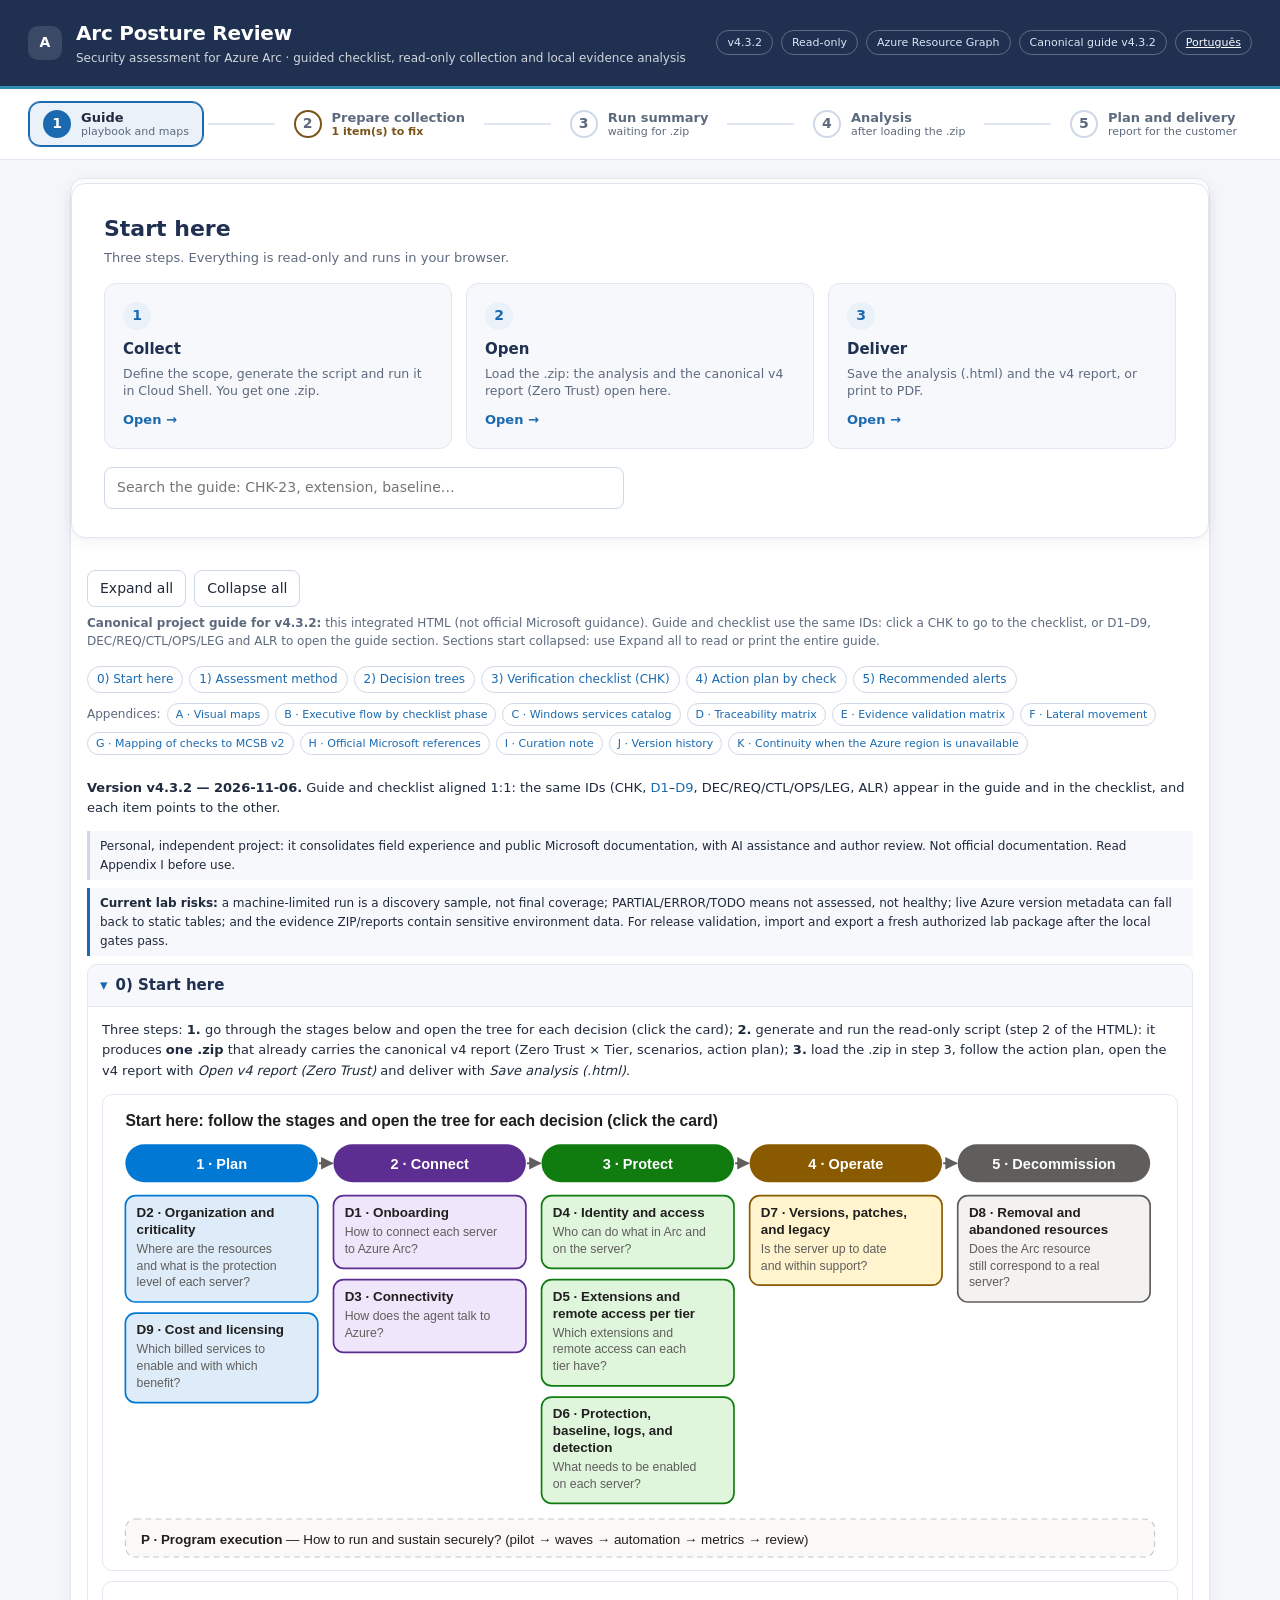
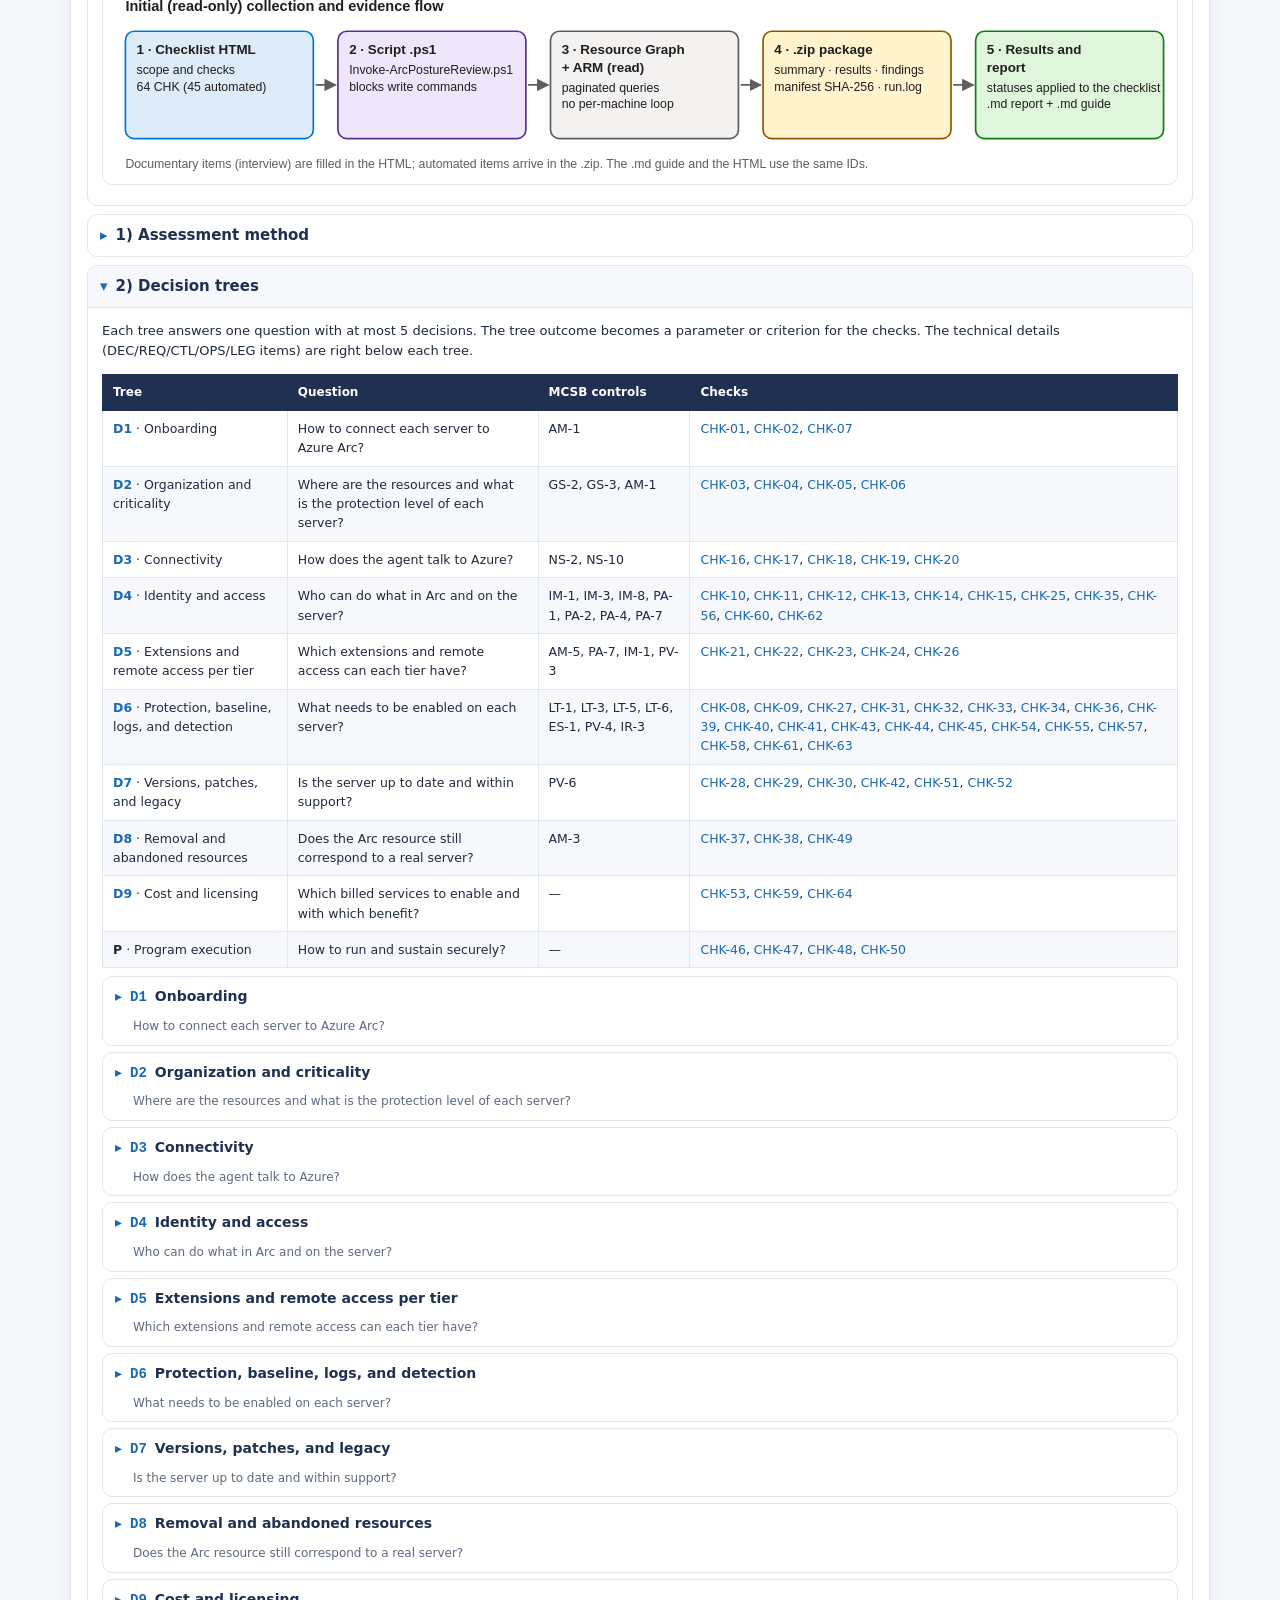
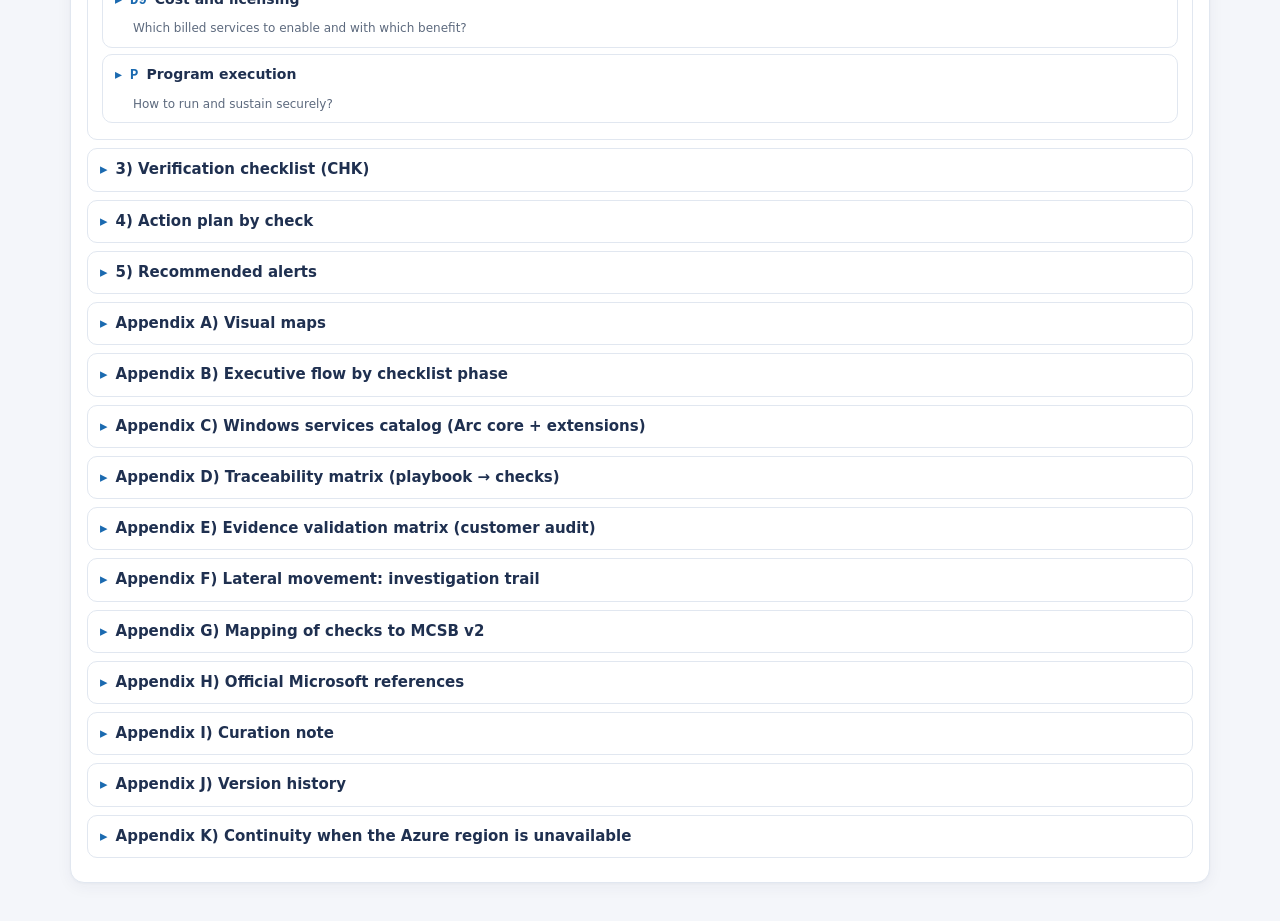
==== commit d686fcff: "v4.3.2: 45-day Expired timeline sourced, keyboard test, Firefox and WebKit navigation Co-authored-by" ====
--- a/arc-posture-review.en-US.html
+++ b/arc-posture-review.en-US.html
@@ -544,7 +544,7 @@
     <h1>Arc Posture Review</h1>
     <div class="sub">Security assessment for Azure Arc · guided checklist, read-only collection and local evidence analysis</div>
   </div>
-  <div class="badges"><span class="hb" id="verBadge"></span><span class="hb">Read-only</span><span class="hb">Azure Resource Graph</span><span class="hb">Canonical guide v4.3.1</span><a class="hb" style="color:#fff;text-decoration:underline" href="arc-posture-review.pt-BR.html" hreflang="pt-BR" title="Same version in Portuguese (separate file, same folder)">Português</a></div>
+  <div class="badges"><span class="hb" id="verBadge"></span><span class="hb">Read-only</span><span class="hb">Azure Resource Graph</span><span class="hb">Canonical guide v4.3.2</span><a class="hb" style="color:#fff;text-decoration:underline" href="arc-posture-review.pt-BR.html" hreflang="pt-BR" title="Same version in Portuguese (separate file, same folder)">Português</a></div>
 </header>
 <nav class="wiz" role="tablist" aria-label="Steps">
 <button class="tab wstep" data-tab="guide" type="button" role="tab"><span class="wn">1</span><span class="wt"><b>Guide</b><small id="ws-guide">playbook and maps</small></span></button>
@@ -667,9 +667,9 @@
         <div class="gbar">
           <button class="btn" id="btnGuideOpen" type="button">Expand all</button>
           <button class="btn" id="btnGuideClose" type="button">Collapse all</button>
-          <span class="hint" style="margin:0"><b>Canonical project guide for v4.3.1:</b> this integrated HTML (not official Microsoft guidance). Guide and checklist use the same IDs: click a CHK to go to the checklist, or D1–D9, DEC/REQ/CTL/OPS/LEG and ALR to open the guide section. Sections start collapsed: use Expand all to read or print the entire guide.</span>
+          <span class="hint" style="margin:0"><b>Canonical project guide for v4.3.2:</b> this integrated HTML (not official Microsoft guidance). Guide and checklist use the same IDs: click a CHK to go to the checklist, or D1–D9, DEC/REQ/CTL/OPS/LEG and ALR to open the guide section. Sections start collapsed: use Expand all to read or print the entire guide.</span>
         </div>
-        <div class="guide"><nav class="toc"><a class="jump" data-target="g-START" tabindex="0">0) Start here</a><a class="jump" data-target="g-MET" tabindex="0">1) Assessment method</a><a class="jump" data-target="g-TREES" tabindex="0">2) Decision trees</a><a class="jump" data-target="g-CHK" tabindex="0">3) Verification checklist (CHK)</a><a class="jump" data-target="g-PLAN" tabindex="0">4) Action plan by check</a><a class="jump" data-target="g-ALR" tabindex="0">5) Recommended alerts</a></nav><nav class="toc toca"><span class="hint" style="margin:0">Appendices:</span><a class="jump" data-target="s-291" tabindex="0">A · Visual maps</a><a class="jump" data-target="s-310" tabindex="0">B · Executive flow by checklist phase</a><a class="jump" data-target="g-SVC" tabindex="0">C · Windows services catalog</a><a class="jump" data-target="s-319" tabindex="0">D · Traceability matrix</a><a class="jump" data-target="g-EVD" tabindex="0">E · Evidence validation matrix</a><a class="jump" data-target="g-LAT" tabindex="0">F · Lateral movement</a><a class="jump" data-target="s-329" tabindex="0">G · Mapping of checks to MCSB v2</a><a class="jump" data-target="s-333" tabindex="0">H · Official Microsoft references</a><a class="jump" data-target="s-369" tabindex="0">I · Curation note</a><a class="jump" data-target="s-374" tabindex="0">J · Version history</a><a class="jump" data-target="s-386" tabindex="0">K · Continuity when the Azure region is unavailable</a></nav><p><strong>Version v4.3.1 — 2026-11-06.</strong> Guide and checklist aligned 1:1: the same IDs (CHK, <a class="jump" data-target="g-D1" tabindex="0">D1</a>–<a class="jump" data-target="g-D9" tabindex="0">D9</a>, DEC/REQ/CTL/OPS/LEG, ALR) appear in the guide and in the checklist, and each item points to the other.</p><blockquote class="">Personal, independent project: it consolidates field experience and public Microsoft documentation, with AI assistance and author review. Not official documentation. Read Appendix I before use.</blockquote><blockquote class="verif"><strong>Current lab risks:</strong> a machine-limited run is a discovery sample, not final coverage; PARTIAL/ERROR/TODO means not assessed, not healthy; live Azure version metadata can fall back to static tables; and the evidence ZIP/reports contain sensitive environment data. For release validation, import and export a fresh authorized lab package after the local gates pass.</blockquote><div class="act gf gf3 open"><h3 id="g-START" class="acth" role="button" tabindex="0" aria-expanded="true">0) Start here</h3><div class="gfb"><p>Three steps: <strong>1.</strong> go through the stages below and open the tree for each decision (click the card); <strong>2.</strong> generate and run the read-only script (step 2 of the HTML): it produces <strong>one .zip</strong> that already carries the canonical v4 report (Zero Trust × Tier, scenarios, action plan); <strong>3.</strong> load the .zip in step 3, follow the action plan, open the v4 report with <em>Open v4 report (Zero Trust)</em> and deliver with <em>Save analysis (.html)</em>.</p><div class="dgwrap"><svg class="dg" viewBox="0 0 960 425" role="img" aria-label="Start here" xmlns="http://www.w3.org/2000/svg"><defs><marker id="ah" viewBox="0 0 10 10" refX="9" refY="5" markerWidth="7" markerHeight="7" orient="auto-start-reverse"><path d="M0,0 L10,5 L0,10 z" fill="#605e5c"/></marker></defs><rect x="0" y="0" width="960" height="425" rx="10" fill="#ffffff"/><text x="20" y="28" font-size="14" fill="#201f1e" text-anchor="start" font-weight="700">Start here: follow the stages and open the tree for each decision (click the card)</text><rect x="20" y="44" width="172" height="34" rx="17" fill="#0078d4"/><text x="106" y="66" font-size="13" font-weight="700" fill="#ffffff" text-anchor="middle">1 · Plan</text><line x1="193" y1="61" x2="205" y2="61" stroke="#605e5c" stroke-width="1.6" marker-end="url(#ah)"/><a data-target="g-D2" tabindex="0" style="cursor:pointer"><rect x="20" y="90" width="172" height="95" rx="9" fill="#deecf9" stroke="#0078d4" stroke-width="1.5"/><text x="30" y="109" font-size="12" font-weight="700" fill="#201f1e">D2 · Organization and</text><text x="30" y="124" font-size="12" font-weight="700" fill="#201f1e">criticality</text><text x="30" y="141" font-size="11" fill="#605e5c">Where are the resources</text><text x="30" y="156" font-size="11" fill="#605e5c">and what is the protection</text><text x="30" y="171" font-size="11" fill="#605e5c">level of each server?</text></a><a data-target="g-D9" tabindex="0" style="cursor:pointer"><rect x="20" y="195" width="172" height="80" rx="9" fill="#deecf9" stroke="#0078d4" stroke-width="1.5"/><text x="30" y="214" font-size="12" font-weight="700" fill="#201f1e">D9 · Cost and licensing</text><text x="30" y="231" font-size="11" fill="#605e5c">Which billed services to</text><text x="30" y="246" font-size="11" fill="#605e5c">enable and with which</text><text x="30" y="261" font-size="11" fill="#605e5c">benefit?</text></a><rect x="206" y="44" width="172" height="34" rx="17" fill="#5c2e91"/><text x="292" y="66" font-size="13" font-weight="700" fill="#ffffff" text-anchor="middle">2 · Connect</text><line x1="379" y1="61" x2="391" y2="61" stroke="#605e5c" stroke-width="1.6" marker-end="url(#ah)"/><a data-target="g-D1" tabindex="0" style="cursor:pointer"><rect x="206" y="90" width="172" height="65" rx="9" fill="#efe6fb" stroke="#5c2e91" stroke-width="1.5"/><text x="216" y="109" font-size="12" font-weight="700" fill="#201f1e">D1 · Onboarding</text><text x="216" y="126" font-size="11" fill="#605e5c">How to connect each server</text><text x="216" y="141" font-size="11" fill="#605e5c">to Azure Arc?</text></a><a data-target="g-D3" tabindex="0" style="cursor:pointer"><rect x="206" y="165" width="172" height="65" rx="9" fill="#efe6fb" stroke="#5c2e91" stroke-width="1.5"/><text x="216" y="184" font-size="12" font-weight="700" fill="#201f1e">D3 · Connectivity</text><text x="216" y="201" font-size="11" fill="#605e5c">How does the agent talk to</text><text x="216" y="216" font-size="11" fill="#605e5c">Azure?</text></a><rect x="392" y="44" width="172" height="34" rx="17" fill="#107c10"/><text x="478" y="66" font-size="13" font-weight="700" fill="#ffffff" text-anchor="middle">3 · Protect</text><line x1="565" y1="61" x2="577" y2="61" stroke="#605e5c" stroke-width="1.6" marker-end="url(#ah)"/><a data-target="g-D4" tabindex="0" style="cursor:pointer"><rect x="392" y="90" width="172" height="65" rx="9" fill="#dff6dd" stroke="#107c10" stroke-width="1.5"/><text x="402" y="109" font-size="12" font-weight="700" fill="#201f1e">D4 · Identity and access</text><text x="402" y="126" font-size="11" fill="#605e5c">Who can do what in Arc and</text><text x="402" y="141" font-size="11" fill="#605e5c">on the server?</text></a><a data-target="g-D5" tabindex="0" style="cursor:pointer"><rect x="392" y="165" width="172" height="95" rx="9" fill="#dff6dd" stroke="#107c10" stroke-width="1.5"/><text x="402" y="184" font-size="12" font-weight="700" fill="#201f1e">D5 · Extensions and</text><text x="402" y="199" font-size="12" font-weight="700" fill="#201f1e">remote access per tier</text><text x="402" y="216" font-size="11" fill="#605e5c">Which extensions and</text><text x="402" y="231" font-size="11" fill="#605e5c">remote access can each</text><text x="402" y="246" font-size="11" fill="#605e5c">tier have?</text></a><a data-target="g-D6" tabindex="0" style="cursor:pointer"><rect x="392" y="270" width="172" height="95" rx="9" fill="#dff6dd" stroke="#107c10" stroke-width="1.5"/><text x="402" y="289" font-size="12" font-weight="700" fill="#201f1e">D6 · Protection,</text><text x="402" y="304" font-size="12" font-weight="700" fill="#201f1e">baseline, logs, and</text><text x="402" y="319" font-size="12" font-weight="700" fill="#201f1e">detection</text><text x="402" y="336" font-size="11" fill="#605e5c">What needs to be enabled</text><text x="402" y="351" font-size="11" fill="#605e5c">on each server?</text></a><rect x="578" y="44" width="172" height="34" rx="17" fill="#8a5a00"/><text x="664" y="66" font-size="13" font-weight="700" fill="#ffffff" text-anchor="middle">4 · Operate</text><line x1="751" y1="61" x2="763" y2="61" stroke="#605e5c" stroke-width="1.6" marker-end="url(#ah)"/><a data-target="g-D7" tabindex="0" style="cursor:pointer"><rect x="578" y="90" width="172" height="80" rx="9" fill="#fff4ce" stroke="#8a5a00" stroke-width="1.5"/><text x="588" y="109" font-size="12" font-weight="700" fill="#201f1e">D7 · Versions, patches,</text><text x="588" y="124" font-size="12" font-weight="700" fill="#201f1e">and legacy</text><text x="588" y="141" font-size="11" fill="#605e5c">Is the server up to date</text><text x="588" y="156" font-size="11" fill="#605e5c">and within support?</text></a><rect x="764" y="44" width="172" height="34" rx="17" fill="#605e5c"/><text x="850" y="66" font-size="13" font-weight="700" fill="#ffffff" text-anchor="middle">5 · Decommission</text><a data-target="g-D8" tabindex="0" style="cursor:pointer"><rect x="764" y="90" width="172" height="95" rx="9" fill="#f3f2f1" stroke="#605e5c" stroke-width="1.5"/><text x="774" y="109" font-size="12" font-weight="700" fill="#201f1e">D8 · Removal and</text><text x="774" y="124" font-size="12" font-weight="700" fill="#201f1e">abandoned resources</text><text x="774" y="141" font-size="11" fill="#605e5c">Does the Arc resource</text><text x="774" y="156" font-size="11" fill="#605e5c">still correspond to a real</text><text x="774" y="171" font-size="11" fill="#605e5c">server?</text></a><a data-target="g-P" tabindex="0" style="cursor:pointer"><rect x="20" y="379" width="920" height="34" rx="9" fill="#faf9f8" stroke="#c8c6c4" stroke-dasharray="5 4"/><text x="34" y="401" font-size="12" fill="#201f1e"><tspan font-weight="700">P · Program execution</tspan> — How to run and sustain securely? (pilot → waves → automation → metrics → review)</text></a></svg></div><div class="dgwrap"><svg class="dg" viewBox="0 0 960 180" role="img" aria-label="Collection flow" xmlns="http://www.w3.org/2000/svg"><defs><marker id="ah" viewBox="0 0 10 10" refX="9" refY="5" markerWidth="7" markerHeight="7" orient="auto-start-reverse"><path d="M0,0 L10,5 L0,10 z" fill="#605e5c"/></marker></defs><rect x="0" y="0" width="960" height="180" rx="10" fill="#ffffff"/><text x="20" y="26" font-size="13" fill="#201f1e" text-anchor="start" font-weight="700">Initial (read-only) collection and evidence flow</text><rect x="20" y="44" width="168" height="96" rx="8" fill="#deecf9" stroke="#0078d4" stroke-width="1.5"/><text x="30" y="64" font-size="12" font-weight="700" fill="#201f1e">1 · Checklist HTML</text><text x="30" y="82" font-size="11" fill="#201f1e">scope and checks</text><text x="30" y="97" font-size="11" fill="#201f1e">64 CHK (45 automated)</text><line x1="190" y1="92" x2="208" y2="92" stroke="#605e5c" stroke-width="1.6" marker-end="url(#ah)"/><rect x="210" y="44" width="168" height="96" rx="8" fill="#efe6fb" stroke="#5c2e91" stroke-width="1.5"/><text x="220" y="64" font-size="12" font-weight="700" fill="#201f1e">2 · Script .ps1</text><text x="220" y="82" font-size="11" fill="#201f1e">Invoke-ArcPostureReview.ps1</text><text x="220" y="97" font-size="11" fill="#201f1e">blocks write commands</text><line x1="380" y1="92" x2="398" y2="92" stroke="#605e5c" stroke-width="1.6" marker-end="url(#ah)"/><rect x="400" y="44" width="168" height="96" rx="8" fill="#f3f2f1" stroke="#605e5c" stroke-width="1.5"/><text x="410" y="64" font-size="12" font-weight="700" fill="#201f1e">3 · Resource Graph</text><text x="410" y="80" font-size="12" font-weight="700" fill="#201f1e">+ ARM (read)</text><text x="410" y="98" font-size="11" fill="#201f1e">paginated queries</text><text x="410" y="113" font-size="11" fill="#201f1e">no per-machine loop</text><line x1="570" y1="92" x2="588" y2="92" stroke="#605e5c" stroke-width="1.6" marker-end="url(#ah)"/><rect x="590" y="44" width="168" height="96" rx="8" fill="#fff4ce" stroke="#8a5a00" stroke-width="1.5"/><text x="600" y="64" font-size="12" font-weight="700" fill="#201f1e">4 · .zip package</text><text x="600" y="82" font-size="11" fill="#201f1e">summary · results · findings</text><text x="600" y="97" font-size="11" fill="#201f1e">manifest SHA-256 · run.log</text><line x1="760" y1="92" x2="778" y2="92" stroke="#605e5c" stroke-width="1.6" marker-end="url(#ah)"/><rect x="780" y="44" width="168" height="96" rx="8" fill="#dff6dd" stroke="#107c10" stroke-width="1.5"/><text x="790" y="64" font-size="12" font-weight="700" fill="#201f1e">5 · Results and</text><text x="790" y="80" font-size="12" font-weight="700" fill="#201f1e">report</text><text x="790" y="98" font-size="11" fill="#201f1e">statuses applied to the checklist</text><text x="790" y="113" font-size="11" fill="#201f1e">.md report + .md guide</text><text x="20" y="166" font-size="11" fill="#605e5c" text-anchor="start">Documentary items (interview) are filled in the HTML; automated items arrive in the .zip. The .md guide and the HTML use the same IDs.</text></svg></div></div></div><div class="act gf gf3"><h3 id="g-MET" class="acth" role="button" tabindex="0" aria-expanded="false">1) Assessment method</h3><div class="gfb" hidden><p>The kit follows the public Microsoft practice to <strong>sustain the security posture</strong> from the <a href="https://learn.microsoft.com/en-us/azure/cloud-adoption-framework/secure/overview" target="_blank" rel="noopener">Cloud Adoption Framework — Secure</a>: recurring assessment, prioritized remediation, control automation and evidence-based reporting. The measurement standard is the <a href="https://learn.microsoft.com/en-us/security/benchmark/azure/overview" target="_blank" rel="noopener">Microsoft Cloud Security Benchmark (MCSB)</a>, the default Defender for Cloud benchmark, whose controls map to <strong>CIS Controls v8.1</strong>, <strong>NIST SP 800-53 Rev.5</strong>, <strong>PCI-DSS v4</strong>, <strong>NIST CSF 2.0</strong>, <strong>ISO 27001:2022</strong> and <strong>SOC 2</strong>. The IDs used are from <strong>MCSB v2</strong> (preview, supersedes v1). The published <a href="https://learn.microsoft.com/en-us/security/benchmark/azure/baselines/azure-arc-enabled-servers-security-baseline" target="_blank" rel="noopener">Arc-enabled servers security baseline</a> still uses v1; because control IDs are kept across versions (v2 removed the Governance and strategy domain and added DevOps and AI), the <in>In the Arc baseline?</em> column remains valid.</p><div class="act gf gf4"><h4 id="s-8" class="acth" role="button" tabindex="0" aria-expanded="false">1.1 Applied cycle</h4><div class="gfb" hidden><div class="tw"><table class="gt"><thead><tr><th>Cycle stage</th><th>What the kit does</th><th>Where</th></tr></thead><tbody><tr><td><strong>Assess</strong></td><td>Read-only collection + documentary items</td><td>Steps 2 and 3 of the HTML</td></tr><tr><td><strong>Measure</strong></td><td>Status per check, grouped by layer and MCSB control; Defender Secure Score</td><td>Step 4 (Analysis)</td></tr><tr><td><strong>Prioritize</strong></td><td>Severity × criticality (tier) × I/C/M timeline</td><td>What to do now / Action plan</td></tr><tr><td><strong>Remediate and automate</strong></td><td>Steps per check; Azure Policy and alerts <a class="jump" data-target="g-ALR-01" tabindex="0">ALR-01</a>..09</td><td>Action plan and Alerts</td></tr><tr><td><strong>Report</strong></td><td>Report with evidence; new collection to compare before × after</td><td>Step 5 (Plan and delivery)</td></tr></tbody></table></div></div></div><div class="act gf gf4"><h4 id="s-10" class="acth" role="button" tabindex="0" aria-expanded="false">1.2 Assessment layers</h4><div class="gfb" hidden><p>Each check belongs to a layer. Only layers 1 to 3 measure compliance; layer 4 measures adherence to customer decisions.</p><div class="tw"><table class="gt"><thead><tr><th>Layer</th><th>Meaning</th><th>Counts toward compliance?</th><th>Checks</th></tr></thead><tbody><tr><td>1 · MCSB</td><td>Microsoft Cloud Security Benchmark control, measured by Defender for Cloud or by the collection</td><td>Yes</td><td>26</td></tr><tr><td>2 · OS baseline</td><td>Windows/Linux security baseline, audited by Machine Configuration</td><td>Yes</td><td>5</td></tr><tr><td>3 · Arc requirement</td><td>Documented product requirement (support, ESU, network, extensions, removal)</td><td>Yes (own indicator)</td><td>17</td></tr><tr><td>4 · Customer decision</td><td>Parameter decided by the customer (tier, regions, tags, retention, usage per tier)</td><td>No: measures adherence to the decision</td><td>10</td></tr><tr><td>P · Program</td><td>Program execution (pilot, waves, automation, review)</td><td>No</td><td>4</td></tr><tr><td>F · FinOps</td><td>Cost and licensing</td><td>No</td><td>2</td></tr></tbody></table></div><ul><li>Official source for the measurement: <a href="https://learn.microsoft.com/en-us/azure/defender-for-cloud/regulatory-compliance-dashboard" target="_blank" rel="noopener">Defender for Cloud regulatory compliance dashboard</a> (MCSB), <a href="https://learn.microsoft.com/en-us/azure/defender-for-cloud/secure-score-security-controls" target="_blank" rel="noopener">Secure Score</a> and <a href="https://learn.microsoft.com/en-us/azure/governance/machine-configuration/overview" target="_blank" rel="noopener">Machine Configuration</a> for the OS baseline.</li><li>Controls listed in the Arc-enabled servers baseline: NS-1, NS-2, IM-1, IM-3, IM-8, PA-1, PA-7, DP-1, DP-3, DP-4, AM-2, LT-1, LT-4, BR-1. The others (PV, ES, LT-3/5/6, IR) apply to the server and to operations.</li><li>The kit index follows the <a href="https://learn.microsoft.com/en-us/azure/defender-for-cloud/secure-score-security-controls" target="_blank" rel="noopener">Secure Score</a> model: each control is worth points by severity weight (High 3, Medium 2, Low 1) and scores by the share of healthy machines; checks with the same cause (for example, MDE missing in <a class="jump" data-target="item-CHK-32" tabindex="0">CHK-32</a> and <a class="jump" data-target="item-CHK-57" tabindex="0">CHK-57</a>) form one control and count once; controls without assessment are left out; the gain of each action matches the Secure Score potential increase. When the finding is not per machine, PASS = 100%, WARN = 50%, FAIL = 0.</li><li>The MCSB control table follows the regulatory compliance dashboard: a control is met when all of its checks pass.</li><li>The index is a reading aid: it <strong>does not replace</strong> Secure Score or the Defender for Cloud MCSB compliance.</li></ul></div></div><div class="act gf gf4"><h4 id="s-14" class="acth" role="button" tabindex="0" aria-expanded="false">1.3 How to read the IDs and status</h4><div class="gfb" hidden><div class="tw"><table class="gt"><thead><tr><th>Prefix</th><th>Meaning</th><th>Where it appears</th></tr></thead><tbody><tr><td><strong><a class="jump" data-target="g-D1" tabindex="0">D1</a>–<a class="jump" data-target="g-D9" tabindex="0">D9</a>, P</strong></td><td>Decision tree (or program execution)</td><td>Section 2</td></tr><tr><td><strong>DEC / REQ / CTL / OPS / LEG</strong></td><td>Playbook item (decision, prerequisite, control, operation, legacy)</td><td>Details within each tree</td></tr><tr><td><strong>CHK-xx</strong></td><td>HTML checklist check (automated by the script or documentary with the customer)</td><td>Section 3 and in the HTML</td></tr><tr><td><strong>ALR-xx</strong></td><td>Recommended alert</td><td>Section 5</td></tr></tbody></table></div><ul><li>Each playbook item ends with <strong>Verified by</strong> (CHKs that prove the item); each CHK lists the layer, the MCSB control, the tree and the playbook references.</li><li>Status: <strong>PASS</strong>, <strong>WARN</strong>, <strong>FAIL</strong>, <strong>INFO</strong>, <strong>N/A</strong>, <strong>ERROR</strong> (collection failed), <strong>PARTIAL</strong> (the evidence cannot support a conclusion, for example missing permission in part of the scope) and <strong>TODO</strong> (pending documentary check).</li><li>Reading results: PASS, WARN and FAIL are measured against each check's criterion; they are not a statement that a practice is insecure. WARN is usually an improvement or hardening opportunity. FAIL is a condition observed with enough evidence (for example NonCompliant, an expired agent or a Free Defender tier). PARTIAL, N/A and TODO mean the evidence is incomplete, not applicable or documentary: they are collection tasks, never findings. The v4 report shows these as Verified gap, Improvement opportunity and Not verified.</li><li>Automated checks are assessed by the read-only script; documentary checks, through interview or evidence with the customer.</li></ul></div></div></div></div><div class="act gf gf3 open"><h3 id="g-TREES" class="acth" role="button" tabindex="0" aria-expanded="true">2) Decision trees</h3><div class="gfb"><p>Each tree answers one question with at most 5 decisions. The tree outcome becomes a parameter or criterion for the checks. The technical details (DEC/REQ/CTL/OPS/LEG items) are right below each tree.</p><div class="tw"><table class="gt"><thead><tr><th>Tree</th><th>Question</th><th>MCSB controls</th><th>Checks</th></tr></thead><tbody><tr><td><strong><a class="jump" data-target="g-D1" tabindex="0">D1</a></strong> · Onboarding</td><td>How to connect each server to Azure Arc?</td><td>AM-1</td><td><a class="jump" data-target="item-CHK-01" tabindex="0">CHK-01</a>, <a class="jump" data-target="item-CHK-02" tabindex="0">CHK-02</a>, <a class="jump" data-target="item-CHK-07" tabindex="0">CHK-07</a></td></tr><tr><td><strong><a class="jump" data-target="g-D2" tabindex="0">D2</a></strong> · Organization and criticality</td><td>Where are the resources and what is the protection level of each server?</td><td>GS-2, GS-3, AM-1</td><td><a class="jump" data-target="item-CHK-03" tabindex="0">CHK-03</a>, <a class="jump" data-target="item-CHK-04" tabindex="0">CHK-04</a>, <a class="jump" data-target="item-CHK-05" tabindex="0">CHK-05</a>, <a class="jump" data-target="item-CHK-06" tabindex="0">CHK-06</a></td></tr><tr><td><strong><a class="jump" data-target="g-D3" tabindex="0">D3</a></strong> · Connectivity</td><td>How does the agent talk to Azure?</td><td>NS-2, NS-10</td><td><a class="jump" data-target="item-CHK-16" tabindex="0">CHK-16</a>, <a class="jump" data-target="item-CHK-17" tabindex="0">CHK-17</a>, <a class="jump" data-target="item-CHK-18" tabindex="0">CHK-18</a>, <a class="jump" data-target="item-CHK-19" tabindex="0">CHK-19</a>, <a class="jump" data-target="item-CHK-20" tabindex="0">CHK-20</a></td></tr><tr><td><strong><a class="jump" data-target="g-D4" tabindex="0">D4</a></strong> · Identity and access</td><td>Who can do what in Arc and on the server?</td><td>IM-1, IM-3, IM-8, PA-1, PA-2, PA-4, PA-7</td><td><a class="jump" data-target="item-CHK-10" tabindex="0">CHK-10</a>, <a class="jump" data-target="item-CHK-11" tabindex="0">CHK-11</a>, <a class="jump" data-target="item-CHK-12" tabindex="0">CHK-12</a>, <a class="jump" data-target="item-CHK-13" tabindex="0">CHK-13</a>, <a class="jump" data-target="item-CHK-14" tabindex="0">CHK-14</a>, <a class="jump" data-target="item-CHK-15" tabindex="0">CHK-15</a>, <a class="jump" data-target="item-CHK-25" tabindex="0">CHK-25</a>, <a class="jump" data-target="item-CHK-35" tabindex="0">CHK-35</a>, <a class="jump" data-target="item-CHK-56" tabindex="0">CHK-56</a>, <a class="jump" data-target="item-CHK-60" tabindex="0">CHK-60</a>, <a class="jump" data-target="item-CHK-62" tabindex="0">CHK-62</a></td></tr><tr><td><strong><a class="jump" data-target="g-D5" tabindex="0">D5</a></strong> · Extensions and remote access per tier</td><td>Which extensions and remote access can each tier have?</td><td>AM-5, PA-7, IM-1, PV-3</td><td><a class="jump" data-target="item-CHK-21" tabindex="0">CHK-21</a>, <a class="jump" data-target="item-CHK-22" tabindex="0">CHK-22</a>, <a class="jump" data-target="item-CHK-23" tabindex="0">CHK-23</a>, <a class="jump" data-target="item-CHK-24" tabindex="0">CHK-24</a>, <a class="jump" data-target="item-CHK-26" tabindex="0">CHK-26</a></td></tr><tr><td><strong><a class="jump" data-target="g-D6" tabindex="0">D6</a></strong> · Protection, baseline, logs, and detection</td><td>What needs to be enabled on each server?</td><td>LT-1, LT-3, LT-5, LT-6, ES-1, PV-4, IR-3</td><td><a class="jump" data-target="item-CHK-08" tabindex="0">CHK-08</a>, <a class="jump" data-target="item-CHK-09" tabindex="0">CHK-09</a>, <a class="jump" data-target="item-CHK-27" tabindex="0">CHK-27</a>, <a class="jump" data-target="item-CHK-31" tabindex="0">CHK-31</a>, <a class="jump" data-target="item-CHK-32" tabindex="0">CHK-32</a>, <a class="jump" data-target="item-CHK-33" tabindex="0">CHK-33</a>, <a class="jump" data-target="item-CHK-34" tabindex="0">CHK-34</a>, <a class="jump" data-target="item-CHK-36" tabindex="0">CHK-36</a>, <a class="jump" data-target="item-CHK-39" tabindex="0">CHK-39</a>, <a class="jump" data-target="item-CHK-40" tabindex="0">CHK-40</a>, <a class="jump" data-target="item-CHK-41" tabindex="0">CHK-41</a>, <a class="jump" data-target="item-CHK-43" tabindex="0">CHK-43</a>, <a class="jump" data-target="item-CHK-44" tabindex="0">CHK-44</a>, <a class="jump" data-target="item-CHK-45" tabindex="0">CHK-45</a>, <a class="jump" data-target="item-CHK-54" tabindex="0">CHK-54</a>, <a class="jump" data-target="item-CHK-55" tabindex="0">CHK-55</a>, <a class="jump" data-target="item-CHK-57" tabindex="0">CHK-57</a>, <a class="jump" data-target="item-CHK-58" tabindex="0">CHK-58</a>, <a class="jump" data-target="item-CHK-61" tabindex="0">CHK-61</a>, <a class="jump" data-target="item-CHK-63" tabindex="0">CHK-63</a></td></tr><tr><td><strong><a class="jump" data-target="g-D7" tabindex="0">D7</a></strong> · Versions, patches, and legacy</td><td>Is the server up to date and within support?</td><td>PV-6</td><td><a class="jump" data-target="item-CHK-28" tabindex="0">CHK-28</a>, <a class="jump" data-target="item-CHK-29" tabindex="0">CHK-29</a>, <a class="jump" data-target="item-CHK-30" tabindex="0">CHK-30</a>, <a class="jump" data-target="item-CHK-42" tabindex="0">CHK-42</a>, <a class="jump" data-target="item-CHK-51" tabindex="0">CHK-51</a>, <a class="jump" data-target="item-CHK-52" tabindex="0">CHK-52</a></td></tr><tr><td><strong><a class="jump" data-target="g-D8" tabindex="0">D8</a></strong> · Removal and abandoned resources</td><td>Does the Arc resource still correspond to a real server?</td><td>AM-3</td><td><a class="jump" data-target="item-CHK-37" tabindex="0">CHK-37</a>, <a class="jump" data-target="item-CHK-38" tabindex="0">CHK-38</a>, <a class="jump" data-target="item-CHK-49" tabindex="0">CHK-49</a></td></tr><tr><td><strong><a class="jump" data-target="g-D9" tabindex="0">D9</a></strong> · Cost and licensing</td><td>Which billed services to enable and with which benefit?</td><td>—</td><td><a class="jump" data-target="item-CHK-53" tabindex="0">CHK-53</a>, <a class="jump" data-target="item-CHK-59" tabindex="0">CHK-59</a>, <a class="jump" data-target="item-CHK-64" tabindex="0">CHK-64</a></td></tr><tr><td><strong>P</strong> · Program execution</td><td>How to run and sustain securely?</td><td>—</td><td><a class="jump" data-target="item-CHK-46" tabindex="0">CHK-46</a>, <a class="jump" data-target="item-CHK-47" tabindex="0">CHK-47</a>, <a class="jump" data-target="item-CHK-48" tabindex="0">CHK-48</a>, <a class="jump" data-target="item-CHK-50" tabindex="0">CHK-50</a></td></tr></tbody></table></div><div class="act gf gf4"><h4 id="g-D1" class="acth" role="button" tabindex="0" aria-expanded="false"><span class="pid">D1</span> Onboarding<span class="gq">How to connect each server to Azure Arc?</span></h4><div class="gfb" hidden><p><div class="dgwrap"><svg class="dg" viewBox="0 0 960 496" role="img" aria-label="D1 Onboarding" xmlns="http://www.w3.org/2000/svg"><defs><marker id="ah" viewBox="0 0 10 10" refX="9" refY="5" markerWidth="7" markerHeight="7" orient="auto-start-reverse"><path d="M0,0 L10,5 L0,10 z" fill="#605e5c"/></marker></defs><rect x="0" y="0" width="960" height="496" rx="10" fill="#ffffff"/><text x="20" y="28" font-size="15" fill="#201f1e" text-anchor="start" font-weight="700">D1 · Onboarding</text><text x="20" y="48" font-size="12" fill="#605e5c" text-anchor="start">How to connect each server to Azure Arc?</text><rect x="20" y="66" width="360" height="32" rx="9" fill="#deecf9" stroke="#0078d4" stroke-width="1.5"/><circle cx="38" cy="82" r="11" fill="#0078d4"/><text x="38" y="86" font-size="12" font-weight="700" fill="#ffffff" text-anchor="middle">1</text><text x="56" y="86" font-size="12" fill="#201f1e" font-weight="700">Is the machine a VM in Azure?</text><rect x="440" y="66" width="500" height="32" rx="9" fill="#dff6dd" stroke="#107c10" stroke-width="1.5"/><text x="452" y="86" font-size="12" fill="#201f1e">Do not connect to Arc: use the native VM capabilities</text><line x1="382" y1="82" x2="438" y2="82" stroke="#107c10" stroke-width="1.6" marker-end="url(#ah)"/><text x="392" y="77" font-size="11" fill="#107c10" text-anchor="start" font-weight="700">Yes</text><line x1="60" y1="98" x2="60" y2="118" stroke="#605e5c" stroke-width="1.6" marker-end="url(#ah)"/><text x="68" y="112" font-size="11" fill="#605e5c" text-anchor="start" font-weight="700">No</text><rect x="20" y="120" width="360" height="48" rx="9" fill="#deecf9" stroke="#0078d4" stroke-width="1.5"/><circle cx="38" cy="144" r="11" fill="#0078d4"/><text x="38" y="148" font-size="12" font-weight="700" fill="#ffffff" text-anchor="middle">2</text><text x="56" y="140" font-size="12" fill="#201f1e" font-weight="700">Is it in AWS/GCP and do you want automatic</text><text x="56" y="156" font-size="12" fill="#201f1e" font-weight="700">discovery?</text><rect x="440" y="120" width="500" height="32" rx="9" fill="#dff6dd" stroke="#107c10" stroke-width="1.5"/><text x="452" y="140" font-size="12" fill="#201f1e">Multicloud connector</text><line x1="382" y1="136" x2="438" y2="136" stroke="#107c10" stroke-width="1.6" marker-end="url(#ah)"/><text x="392" y="131" font-size="11" fill="#107c10" text-anchor="start" font-weight="700">Yes</text><line x1="60" y1="168" x2="60" y2="188" stroke="#605e5c" stroke-width="1.6" marker-end="url(#ah)"/><text x="68" y="182" font-size="11" fill="#605e5c" text-anchor="start" font-weight="700">No</text><rect x="20" y="190" width="360" height="32" rx="9" fill="#deecf9" stroke="#0078d4" stroke-width="1.5"/><circle cx="38" cy="206" r="11" fill="#0078d4"/><text x="38" y="210" font-size="12" font-weight="700" fill="#ffffff" text-anchor="middle">3</text><text x="56" y="210" font-size="12" fill="#201f1e" font-weight="700">Is it on Azure Local?</text><rect x="440" y="190" width="500" height="32" rx="9" fill="#dff6dd" stroke="#107c10" stroke-width="1.5"/><text x="452" y="210" font-size="12" fill="#201f1e">Already integrated with Arc (Distributed location)</text><line x1="382" y1="206" x2="438" y2="206" stroke="#107c10" stroke-width="1.6" marker-end="url(#ah)"/><text x="392" y="201" font-size="11" fill="#107c10" text-anchor="start" font-weight="700">Yes</text><line x1="60" y1="222" x2="60" y2="242" stroke="#605e5c" stroke-width="1.6" marker-end="url(#ah)"/><text x="68" y="236" font-size="11" fill="#605e5c" text-anchor="start" font-weight="700">No</text><rect x="20" y="244" width="360" height="48" rx="9" fill="#deecf9" stroke="#0078d4" stroke-width="1.5"/><circle cx="38" cy="268" r="11" fill="#0078d4"/><text x="38" y="272" font-size="12" font-weight="700" fill="#ffffff" text-anchor="middle">4</text><text x="56" y="264" font-size="12" fill="#201f1e" font-weight="700">Is it a vCenter/SCVMM VM and do you want to</text><text x="56" y="280" font-size="12" fill="#201f1e" font-weight="700">operate it through the host?</text><rect x="440" y="244" width="500" height="32" rx="9" fill="#dff6dd" stroke="#107c10" stroke-width="1.5"/><text x="452" y="264" font-size="12" fill="#201f1e">On-prem management platform</text><line x1="382" y1="260" x2="438" y2="260" stroke="#107c10" stroke-width="1.6" marker-end="url(#ah)"/><text x="392" y="255" font-size="11" fill="#107c10" text-anchor="start" font-weight="700">Yes</text><rect x="440" y="284" width="500" height="32" rx="9" fill="#f3f2f1" stroke="#605e5c" stroke-width="1.5"/><text x="452" y="304" font-size="12" fill="#201f1e">Any environment script (at scale: service principal, OPS-03)</text><path d="M200 292 H200 V300 H438" fill="none" stroke="#605e5c" stroke-width="1.6" marker-end="url(#ah)"/><text x="208" y="295" font-size="11" fill="#605e5c" text-anchor="start" font-weight="700">No</text><rect x="20" y="338" width="360" height="32" rx="9" fill="#deecf9" stroke="#0078d4" stroke-width="1.5"/><circle cx="38" cy="354" r="11" fill="#0078d4"/><text x="38" y="358" font-size="12" font-weight="700" fill="#ffffff" text-anchor="middle">5</text><text x="56" y="358" font-size="12" fill="#201f1e" font-weight="700">Has SQL Server?</text><rect x="440" y="338" width="500" height="32" rx="9" fill="#dff6dd" stroke="#107c10" stroke-width="1.5"/><text x="452" y="358" font-size="12" fill="#201f1e">SQL Server onboarding (agent + SQL extension)</text><line x1="382" y1="354" x2="438" y2="354" stroke="#107c10" stroke-width="1.6" marker-end="url(#ah)"/><text x="392" y="349" font-size="11" fill="#107c10" text-anchor="start" font-weight="700">Yes</text><rect x="440" y="378" width="500" height="32" rx="9" fill="#f3f2f1" stroke="#605e5c" stroke-width="1.5"/><text x="452" y="398" font-size="12" fill="#201f1e">Agent only</text><path d="M200 370 H200 V394 H438" fill="none" stroke="#605e5c" stroke-width="1.6" marker-end="url(#ah)"/><text x="208" y="389" font-size="11" fill="#605e5c" text-anchor="start" font-weight="700">No</text><rect x="20" y="432" width="920" height="32" rx="9" fill="#fff4ce" stroke="#8a5a00" stroke-width="1.5"/><text x="32" y="452" font-size="12" fill="#201f1e">Expected result: Method per server group recorded; providers registered; eligible OS.</text><text x="20" y="480" font-size="11" fill="#605e5c" text-anchor="start">MCSB controls: AM-1 · Details: DEC-01, DEC-02, REQ-01, REQ-05</text></svg></div><ul><li><strong>Verified by:</strong> <a class="jump" data-target="item-CHK-01" tabindex="0">CHK-01</a>, <a class="jump" data-target="item-CHK-02" tabindex="0">CHK-02</a>, <a class="jump" data-target="item-CHK-07" tabindex="0">CHK-07</a></li><li><strong>MCSB controls:</strong> AM-1 · <strong>Details:</strong> <a class="jump" data-target="g-DEC-01" tabindex="0">DEC-01</a>, <a class="jump" data-target="g-DEC-02" tabindex="0">DEC-02</a>, <a class="jump" data-target="g-REQ-01" tabindex="0">REQ-01</a>, <a class="jump" data-target="g-REQ-05" tabindex="0">REQ-05</a></li><li><strong>CAF (Arc-enabled servers):</strong> <a href="https://learn.microsoft.com/en-us/azure/azure-arc/choose-service" target="_blank" rel="noopener">Choose the Azure Arc service</a></li></ul><div class="act gf gf5"><h5 id="s-24" class="acth" role="button" tabindex="0" aria-expanded="false">Tree <a class="jump" data-target="g-D1" tabindex="0">D1</a> as a table</h5><div class="gfb" hidden><div class="tw"><table class="gt"><thead><tr><th>#</th><th>Decision</th><th>If yes</th><th>If no</th></tr></thead><tbody><tr><td>1</td><td>Is the machine a VM in Azure?</td><td>Do not connect to Arc: use the native VM capabilities</td><td>Continue</td></tr><tr><td>2</td><td>Is it in AWS/GCP and do you want automatic discovery?</td><td>Multicloud connector</td><td>Continue</td></tr><tr><td>3</td><td>Is it on Azure Local?</td><td>Already integrated with Arc (Distributed location)</td><td>Continue</td></tr><tr><td>4</td><td>Is it a vCenter/SCVMM VM and do you want to operate it through the host?</td><td>On-prem management platform</td><td><in>Any environment</em> script (at scale: service principal, <a class="jump" data-target="g-OPS-03" tabindex="0">OPS-03</a>)</td></tr><tr><td>5</td><td>Has SQL Server?</td><td>SQL Server onboarding (agent + SQL extension)</td><td>Agent only</td></tr></tbody></table></div><ul><li><strong>Expected result:</strong> Method per server group recorded; providers registered; eligible OS.</li></ul></div></div><div class="act gf gf5"><h5 id="g-DEC-01" class="acth" role="button" tabindex="0" aria-expanded="false"><span class="pid">DEC-01</span> Which Arc service to use per environment type</h5><div class="gfb" hidden><div class="dgwrap"><svg class="dg" viewBox="0 0 960 466" role="img" aria-label="Decision DEC-01" xmlns="http://www.w3.org/2000/svg"><defs><marker id="ah" viewBox="0 0 10 10" refX="9" refY="5" markerWidth="7" markerHeight="7" orient="auto-start-reverse"><path d="M0,0 L10,5 L0,10 z" fill="#605e5c"/></marker></defs><rect x="0" y="0" width="960" height="466" rx="10" fill="#ffffff"/><text x="20" y="26" font-size="13" fill="#201f1e" text-anchor="start" font-weight="700">DEC-01 — Which onboarding method to use (portal Help me choose wizard)</text><text x="24" y="52" font-size="11" fill="#605e5c" text-anchor="start" font-weight="700">1 · Where are the workloads?</text><text x="190" y="52" font-size="11" fill="#605e5c" text-anchor="start" font-weight="700">2 · Resource type</text><text x="386" y="52" font-size="11" fill="#605e5c" text-anchor="start" font-weight="700">3 · Special scenario</text><text x="652" y="52" font-size="11" fill="#605e5c" text-anchor="start" font-weight="700">Recommended method</text><rect x="20" y="62" width="150" height="232" rx="8" fill="#f3f2f1" stroke="#605e5c" stroke-width="1.5"/><text x="30" y="82" font-size="12" font-weight="700" fill="#201f1e">On-premises</text><rect x="20" y="302" width="150" height="136" rx="8" fill="#f3f2f1" stroke="#605e5c" stroke-width="1.5"/><text x="30" y="322" font-size="12" font-weight="700" fill="#201f1e">Cloud</text><rect x="186" y="62" width="180" height="136" rx="8" fill="#deecf9" stroke="#0078d4" stroke-width="1.5"/><text x="196" y="82" font-size="11" font-weight="700" fill="#201f1e">Physical servers or VMs</text><line x1="170" y1="130" x2="184" y2="130" stroke="#605e5c" stroke-width="1.6" marker-end="url(#ah)"/><rect x="186" y="206" width="180" height="40" rx="8" fill="#deecf9" stroke="#0078d4" stroke-width="1.5"/><text x="196" y="226" font-size="11" font-weight="700" fill="#201f1e">SQL Server</text><line x1="170" y1="226" x2="184" y2="226" stroke="#605e5c" stroke-width="1.6" marker-end="url(#ah)"/><rect x="186" y="254" width="180" height="40" rx="8" fill="#deecf9" stroke="#0078d4" stroke-width="1.5"/><text x="196" y="274" font-size="11" font-weight="700" fill="#201f1e">Kubernetes</text><line x1="170" y1="274" x2="184" y2="274" stroke="#605e5c" stroke-width="1.6" marker-end="url(#ah)"/><rect x="186" y="302" width="180" height="40" rx="8" fill="#deecf9" stroke="#0078d4" stroke-width="1.5"/><text x="196" y="322" font-size="11" font-weight="700" fill="#201f1e">AWS</text><line x1="170" y1="322" x2="184" y2="322" stroke="#605e5c" stroke-width="1.6" marker-end="url(#ah)"/><rect x="186" y="350" width="180" height="40" rx="8" fill="#deecf9" stroke="#0078d4" stroke-width="1.5"/><text x="196" y="370" font-size="11" font-weight="700" fill="#201f1e">GCP</text><line x1="170" y1="370" x2="184" y2="370" stroke="#605e5c" stroke-width="1.6" marker-end="url(#ah)"/><rect x="186" y="398" width="180" height="40" rx="8" fill="#deecf9" stroke="#0078d4" stroke-width="1.5"/><text x="196" y="418" font-size="11" font-weight="700" fill="#201f1e">OCI or another cloud</text><line x1="170" y1="418" x2="184" y2="418" stroke="#605e5c" stroke-width="1.6" marker-end="url(#ah)"/><rect x="382" y="62" width="250" height="40" rx="8" fill="#fff4ce" stroke="#8a5a00" stroke-width="1.5"/><text x="392" y="82" font-size="11" font-weight="700" fill="#201f1e">Refresh/expansion in distributed location</text><line x1="366" y1="82" x2="380" y2="82" stroke="#605e5c" stroke-width="1.6" marker-end="url(#ah)"/><line x1="632" y1="82" x2="646" y2="82" stroke="#605e5c" stroke-width="1.6" marker-end="url(#ah)"/><rect x="382" y="110" width="250" height="40" rx="8" fill="#fff4ce" stroke="#8a5a00" stroke-width="1.5"/><text x="392" y="130" font-size="11" font-weight="700" fill="#201f1e">Advanced VM management (lifecycle)</text><line x1="366" y1="130" x2="380" y2="130" stroke="#605e5c" stroke-width="1.6" marker-end="url(#ah)"/><line x1="632" y1="130" x2="646" y2="130" stroke="#605e5c" stroke-width="1.6" marker-end="url(#ah)"/><rect x="382" y="158" width="250" height="40" rx="8" fill="#fff4ce" stroke="#8a5a00" stroke-width="1.5"/><text x="392" y="178" font-size="11" font-weight="700" fill="#201f1e">No or not sure</text><line x1="366" y1="178" x2="380" y2="178" stroke="#605e5c" stroke-width="1.6" marker-end="url(#ah)"/><line x1="632" y1="178" x2="646" y2="178" stroke="#605e5c" stroke-width="1.6" marker-end="url(#ah)"/><rect x="648" y="62" width="300" height="40" rx="8" fill="#dff6dd" stroke="#107c10" stroke-width="1.5"/><text x="658" y="82" font-size="11" font-weight="700" fill="#201f1e">Azure Local · 30–90 min</text><rect x="648" y="110" width="300" height="40" rx="8" fill="#dff6dd" stroke="#107c10" stroke-width="1.5"/><text x="658" y="130" font-size="11" font-weight="700" fill="#201f1e">Arc VMware vSphere / SCVMM · 30–90 min</text><rect x="648" y="158" width="300" height="40" rx="8" fill="#dff6dd" stroke="#107c10" stroke-width="1.5"/><text x="658" y="178" font-size="11" font-weight="700" fill="#201f1e">Arc-enabled servers · 5–15 min</text><rect x="648" y="206" width="300" height="40" rx="8" fill="#dff6dd" stroke="#107c10" stroke-width="1.5"/><text x="658" y="226" font-size="11" font-weight="700" fill="#201f1e">Onboard SQL Server (agent + SQL extension)</text><line x1="366" y1="226" x2="646" y2="226" stroke="#605e5c" stroke-width="1.6" marker-end="url(#ah)" stroke-dasharray="4 4"/><rect x="648" y="254" width="300" height="40" rx="8" fill="#f3f2f1" stroke="#605e5c" stroke-width="1.5" stroke-dasharray="5 4"/><text x="658" y="274" font-size="11" font-weight="700" fill="#201f1e">Arc-enabled Kubernetes (out of scope)</text><line x1="366" y1="274" x2="646" y2="274" stroke="#605e5c" stroke-width="1.6" marker-end="url(#ah)" stroke-dasharray="4 4"/><rect x="648" y="302" width="300" height="40" rx="8" fill="#dff6dd" stroke="#107c10" stroke-width="1.5"/><text x="658" y="322" font-size="11" font-weight="700" fill="#201f1e">Multicloud connector · 30–90 min</text><line x1="366" y1="322" x2="646" y2="322" stroke="#605e5c" stroke-width="1.6" marker-end="url(#ah)" stroke-dasharray="4 4"/><rect x="648" y="350" width="300" height="40" rx="8" fill="#dff6dd" stroke="#107c10" stroke-width="1.5"/><text x="658" y="370" font-size="11" font-weight="700" fill="#201f1e">Multicloud connector (preview)</text><line x1="366" y1="370" x2="646" y2="370" stroke="#605e5c" stroke-width="1.6" marker-end="url(#ah)" stroke-dasharray="4 4"/><rect x="648" y="398" width="300" height="40" rx="8" fill="#dff6dd" stroke="#107c10" stroke-width="1.5"/><text x="658" y="418" font-size="11" font-weight="700" fill="#201f1e">Arc-enabled servers (any environment)</text><line x1="366" y1="418" x2="646" y2="418" stroke="#605e5c" stroke-width="1.6" marker-end="url(#ah)" stroke-dasharray="4 4"/><text x="20" y="452" font-size="11" fill="#605e5c" text-anchor="start">All options start with deploying the Arc agent. Times: Azure Arc portal › Explore onboarding methods (2026-10-22).</text></svg></div><p>The flow follows the three questions of the portal <strong>Help me choose</strong> assistant (Azure Arc › <in>Explore onboarding methods</em>). All options start by deploying the Arc agent on the resource.</p><div class="tw"><table class="gt"><thead><tr><th>Portal method</th><th>Best for</th><th>Initial onboarding time</th><th>Recommended environments</th></tr></thead><tbody><tr><td><strong>Any environment</strong> (generated script)</td><td>Flexibility</td><td>5–15 min</td><td>AWS, GCP, Azure Local, VMware, SCVMM; also physical and OCI</td></tr><tr><td><strong>Multiclouds</strong> (Multicloud connector)</td><td>Scale and automatic discovery in public cloud</td><td>30–90 min</td><td>AWS; GCP in preview</td></tr><tr><td><strong>Distributed location</strong> (Azure Local)</td><td>New or refreshed infrastructure</td><td>30–90 min</td><td>Azure Local (Arc already integrated; joint Microsoft and vendor support)</td></tr><tr><td><strong>On-prem management platform</strong></td><td>Operate VMs from the host (create, resize, start/stop)</td><td>30–90 min</td><td>VMware vCenter, SCVMM</td></tr></tbody></table></div><ul><li><strong>SQL Server:</strong> the portal recommends SQL Server onboarding, with a script that installs the Arc agent and the SQL extension in any environment.</li><li><strong>Cost:</strong> inventory, organization, Resource Graph, SSH/Run Command/Custom Script and <in>VM self-service</em> on VMware/SCVMM are free; management and security services are charged when enabled (see <strong><a class="jump" data-target="g-REQ-09" tabindex="0">REQ-09</a></strong>).</li><li><strong>ESU:</strong> VMs on Azure Local and Azure VMware Solution receive ESU at no cost and must <strong>not</strong> be enrolled in ESU via Arc.</li><li>References: <a href="https://azure.microsoft.com/en-us/pricing/details/azure-arc/core-control-plane/" target="_blank" rel="noopener">Azure Arc pricing</a> · <a href="https://learn.microsoft.com/en-us/azure/azure-arc/servers/prepare-extended-security-updates" target="_blank" rel="noopener">Prepare to deliver ESUs</a> · <a href="https://learn.microsoft.com/en-us/azure/azure-arc/servers/deployment-options" target="_blank" rel="noopener">Arc-enabled servers deployment options</a></li></ul><blockquote class="verif"><strong>Verified by:</strong> <a class="jump" data-target="item-CHK-02" tabindex="0">CHK-02</a> — Arc service per environment type (Documentary)</blockquote></div></div><div class="act gf gf5"><h5 id="g-DEC-02" class="acth" role="button" tabindex="0" aria-expanded="false"><span class="pid">DEC-02</span> Mixed scenario (on-prem + AWS/GCP + OCI)</h5><div class="gfb" hidden><ul><li><strong>Recommended pattern</strong>:<ul><li>AWS/GCP requiring auto-discovery: <strong>Multicloud connector</strong></li><li>OCI + on-premises: <strong>Arc-enabled servers (standard deployment)</strong></li></ul></li><li>Result: a single governance in Azure for different origins.</li></ul><blockquote class="verif"><strong>Verified by:</strong> <a class="jump" data-target="item-CHK-02" tabindex="0">CHK-02</a> — Arc service per environment type (Documentary)</blockquote></div></div><div class="act gf gf5"><h5 id="g-REQ-01" class="acth" role="button" tabindex="0" aria-expanded="false"><span class="pid">REQ-01</span> Eligibility inventory</h5><div class="gfb" hidden><ul><li>Supported OS, connectivity, local privilege to install the agent.</li></ul><blockquote class="verif"><strong>Verified by:</strong> <a class="jump" data-target="item-CHK-01" tabindex="0">CHK-01</a> — Inventory and eligibility of Arc machines (Automated)</blockquote></div></div><div class="act gf gf5"><h5 id="g-REQ-05" class="acth" role="button" tabindex="0" aria-expanded="false"><span class="pid">REQ-05</span> Provider registration</h5><div class="gfb" hidden><p>Validate the providers below as the baseline of this guide:</p><div class="tw"><table class="gt"><thead><tr><th>Provider</th><th>Reason</th></tr></thead><tbody><tr><td><code>Microsoft.HybridCompute</code></td><td>Base Arc-enabled servers resource</td></tr><tr><td><code>Microsoft.Network</code></td><td>Private Link, network, and connectivity</td></tr><tr><td><code>Microsoft.HybridConnectivity</code></td><td>Hybrid connectivity features (includes scenarios with Admin Center)</td></tr><tr><td><code>Microsoft.AzureArcData</code></td><td>SQL Arc / Arc-enabled data services in the server scope</td></tr><tr><td><code>Microsoft.Insights</code></td><td>AMA, DCR/DCE, and diagnostics</td></tr><tr><td><code>Microsoft.OperationalInsights</code></td><td>Log Analytics (monitoring and SIEM)</td></tr><tr><td><code>Microsoft.Security</code></td><td>Defender for Cloud</td></tr><tr><td><code>Microsoft.PolicyInsights</code></td><td>Azure Policy compliance</td></tr><tr><td><code>Microsoft.GuestConfiguration</code></td><td>Machine Configuration / Guest Configuration</td></tr><tr><td><code>Microsoft.Automation</code></td><td>Automation Account and Hybrid Runbook Worker</td></tr><tr><td><code>Microsoft.KeyVault</code></td><td>Secrets and vault management</td></tr><tr><td><code>Microsoft.ResourceGraph</code></td><td>Inventory and hygiene queries at scale</td></tr><tr><td><code>Microsoft.Maintenance</code></td><td>Update Manager maintenance configurations</td></tr></tbody></table></div><blockquote class="">Final list of this playbook for Arc-enabled servers. In this context, do not include Kubernetes providers.</blockquote><blockquote class="">In the checklist: <strong>essential</strong> (FAIL if missing) = <code>Microsoft.HybridCompute</code>, <code>Microsoft.GuestConfiguration</code>, <code>Microsoft.HybridConnectivity</code>; the others are <strong>recommended</strong> (WARN).</blockquote><blockquote class="verif"><strong>Verified by:</strong> <a class="jump" data-target="item-CHK-07" tabindex="0">CHK-07</a> — Registered resource providers (Automated)</blockquote></div></div></div></div><div class="act gf gf4"><h4 id="g-D2" class="acth" role="button" tabindex="0" aria-expanded="false"><span class="pid">D2</span> Organization and criticality<span class="gq">Where are the resources and what is the protection level of each server?</span></h4><div class="gfb" hidden><p><div class="dgwrap"><svg class="dg" viewBox="0 0 960 522" role="img" aria-label="D2 Organization and criticality" xmlns="http://www.w3.org/2000/svg"><defs><marker id="ah" viewBox="0 0 10 10" refX="9" refY="5" markerWidth="7" markerHeight="7" orient="auto-start-reverse"><path d="M0,0 L10,5 L0,10 z" fill="#605e5c"/></marker></defs><rect x="0" y="0" width="960" height="522" rx="10" fill="#ffffff"/><text x="20" y="28" font-size="15" fill="#201f1e" text-anchor="start" font-weight="700">D2 · Organization and criticality</text><text x="20" y="48" font-size="12" fill="#605e5c" text-anchor="start">Where are the resources and what is the protection level of each server?</text><rect x="20" y="66" width="360" height="48" rx="9" fill="#deecf9" stroke="#0078d4" stroke-width="1.5"/><circle cx="38" cy="90" r="11" fill="#0078d4"/><text x="38" y="94" font-size="12" font-weight="700" fill="#ffffff" text-anchor="middle">1</text><text x="56" y="86" font-size="12" fill="#201f1e" font-weight="700">Is there already a landing zone (management</text><text x="56" y="102" font-size="12" fill="#201f1e" font-weight="700">groups and subscriptions per environment)?</text><rect x="440" y="66" width="500" height="32" rx="9" fill="#dff6dd" stroke="#107c10" stroke-width="1.5"/><text x="452" y="86" font-size="12" fill="#201f1e">Use the existing hierarchy</text><line x1="382" y1="82" x2="438" y2="82" stroke="#107c10" stroke-width="1.6" marker-end="url(#ah)"/><text x="392" y="77" font-size="11" fill="#107c10" text-anchor="start" font-weight="700">Yes</text><rect x="440" y="106" width="500" height="48" rx="9" fill="#f3f2f1" stroke="#605e5c" stroke-width="1.5"/><text x="452" y="126" font-size="12" fill="#201f1e">Choose a landing zone option (CAF) and review the Arc-enabled</text><text x="452" y="142" font-size="12" fill="#201f1e">servers accelerator</text><path d="M200 114 H200 V130 H438" fill="none" stroke="#605e5c" stroke-width="1.6" marker-end="url(#ah)"/><text x="208" y="125" font-size="11" fill="#605e5c" text-anchor="start" font-weight="700">No</text><rect x="20" y="176" width="360" height="48" rx="9" fill="#deecf9" stroke="#0078d4" stroke-width="1.5"/><circle cx="38" cy="200" r="11" fill="#0078d4"/><text x="38" y="204" font-size="12" font-weight="700" fill="#ffffff" text-anchor="middle">2</text><text x="56" y="196" font-size="12" fill="#201f1e" font-weight="700">Does the server support identity, PKI, backup,</text><text x="56" y="212" font-size="12" fill="#201f1e" font-weight="700">or security?</text><rect x="440" y="176" width="500" height="32" rx="9" fill="#dff6dd" stroke="#107c10" stroke-width="1.5"/><text x="452" y="196" font-size="12" fill="#201f1e">Tier 0: stricter controls</text><line x1="382" y1="192" x2="438" y2="192" stroke="#107c10" stroke-width="1.6" marker-end="url(#ah)"/><text x="392" y="187" font-size="11" fill="#107c10" text-anchor="start" font-weight="700">Yes</text><rect x="440" y="216" width="500" height="32" rx="9" fill="#f3f2f1" stroke="#605e5c" stroke-width="1.5"/><text x="452" y="236" font-size="12" fill="#201f1e">Tier 1 or 2 according to business impact</text><path d="M200 224 H200 V232 H438" fill="none" stroke="#605e5c" stroke-width="1.6" marker-end="url(#ah)"/><text x="208" y="227" font-size="11" fill="#605e5c" text-anchor="start" font-weight="700">No</text><rect x="20" y="270" width="360" height="32" rx="9" fill="#deecf9" stroke="#0078d4" stroke-width="1.5"/><circle cx="38" cy="286" r="11" fill="#0078d4"/><text x="38" y="290" font-size="12" font-weight="700" fill="#ffffff" text-anchor="middle">3</text><text x="56" y="290" font-size="12" fill="#201f1e" font-weight="700">Is there a data residency requirement?</text><rect x="440" y="270" width="500" height="32" rx="9" fill="#dff6dd" stroke="#107c10" stroke-width="1.5"/><text x="452" y="290" font-size="12" fill="#201f1e">Restrict metadata regions (Policy Allowed locations)</text><line x1="382" y1="286" x2="438" y2="286" stroke="#107c10" stroke-width="1.6" marker-end="url(#ah)"/><text x="392" y="281" font-size="11" fill="#107c10" text-anchor="start" font-weight="700">Yes</text><rect x="440" y="310" width="500" height="32" rx="9" fill="#f3f2f1" stroke="#605e5c" stroke-width="1.5"/><text x="452" y="330" font-size="12" fill="#201f1e">Record the default region</text><path d="M200 302 H200 V326 H438" fill="none" stroke="#605e5c" stroke-width="1.6" marker-end="url(#ah)"/><text x="208" y="321" font-size="11" fill="#605e5c" text-anchor="start" font-weight="700">No</text><rect x="20" y="364" width="360" height="32" rx="9" fill="#deecf9" stroke="#0078d4" stroke-width="1.5"/><circle cx="38" cy="380" r="11" fill="#0078d4"/><text x="38" y="384" font-size="12" font-weight="700" fill="#ffffff" text-anchor="middle">4</text><text x="56" y="384" font-size="12" fill="#201f1e" font-weight="700">Does the customer have a tagging standard?</text><rect x="440" y="364" width="500" height="32" rx="9" fill="#dff6dd" stroke="#107c10" stroke-width="1.5"/><text x="452" y="384" font-size="12" fill="#201f1e">Apply with Azure Policy</text><line x1="382" y1="380" x2="438" y2="380" stroke="#107c10" stroke-width="1.6" marker-end="url(#ah)"/><text x="392" y="375" font-size="11" fill="#107c10" text-anchor="start" font-weight="700">Yes</text><rect x="440" y="404" width="500" height="32" rx="9" fill="#f3f2f1" stroke="#605e5c" stroke-width="1.5"/><text x="452" y="424" font-size="12" fill="#201f1e">Adopt the recommended set (REQ-02)</text><path d="M200 396 H200 V420 H438" fill="none" stroke="#605e5c" stroke-width="1.6" marker-end="url(#ah)"/><text x="208" y="415" font-size="11" fill="#605e5c" text-anchor="start" font-weight="700">No</text><rect x="20" y="458" width="920" height="32" rx="9" fill="#fff4ce" stroke="#8a5a00" stroke-width="1.5"/><text x="32" y="478" font-size="12" fill="#201f1e">Expected result: Tier per server (tag or RG), allowed regions, and tags: they become collection parameters.</text><text x="20" y="506" font-size="11" fill="#605e5c" text-anchor="start">MCSB controls: GS-2, GS-3, AM-1 · Details: DEC-03, DEC-04, REQ-02, CTL-08</text></svg></div><ul><li><strong>Verified by:</strong> <a class="jump" data-target="item-CHK-03" tabindex="0">CHK-03</a>, <a class="jump" data-target="item-CHK-04" tabindex="0">CHK-04</a>, <a class="jump" data-target="item-CHK-05" tabindex="0">CHK-05</a>, <a class="jump" data-target="item-CHK-06" tabindex="0">CHK-06</a></li><li><strong>MCSB controls:</strong> GS-2, GS-3, AM-1 · <strong>Details:</strong> <a class="jump" data-target="g-DEC-03" tabindex="0">DEC-03</a>, <a class="jump" data-target="g-DEC-04" tabindex="0">DEC-04</a>, <a class="jump" data-target="g-REQ-02" tabindex="0">REQ-02</a>, <a class="jump" data-target="g-CTL-08" tabindex="0">CTL-08</a></li><li><strong>CAF (Arc-enabled servers):</strong> <a href="https://learn.microsoft.com/en-us/azure/cloud-adoption-framework/scenarios/hybrid/arc-enabled-servers/eslz-resource-organization" target="_blank" rel="noopener">Resource organization</a></li></ul><div class="act gf gf5"><h5 id="s-49" class="acth" role="button" tabindex="0" aria-expanded="false">Tree <a class="jump" data-target="g-D2" tabindex="0">D2</a> as a table</h5><div class="gfb" hidden><div class="tw"><table class="gt"><thead><tr><th>#</th><th>Decision</th><th>If yes</th><th>If no</th></tr></thead><tbody><tr><td>1</td><td>Is there already a landing zone (management groups and subscriptions per environment)?</td><td>Use the existing hierarchy</td><td>Choose a landing zone option (CAF) and review the Arc-enabled servers accelerator</td></tr><tr><td>2</td><td>Does the server support identity, PKI, backup, or security?</td><td>Tier 0: stricter controls</td><td>Tier 1 or 2 according to business impact</td></tr><tr><td>3</td><td>Is there a data residency requirement?</td><td>Restrict metadata regions (Policy <in>Allowed locations</em>)</td><td>Record the default region</td></tr><tr><td>4</td><td>Does the customer have a tagging standard?</td><td>Apply with Azure Policy</td><td>Adopt the recommended set (<a class="jump" data-target="g-REQ-02" tabindex="0">REQ-02</a>)</td></tr></tbody></table></div><ul><li><strong>Expected result:</strong> Tier per server (tag or RG), allowed regions, and tags: they become collection parameters.</li></ul></div></div><div class="act gf gf5"><h5 id="g-DEC-03" class="acth" role="button" tabindex="0" aria-expanded="false"><span class="pid">DEC-03</span> Landing zone and resource organization</h5><div class="gfb" hidden><ul><li>Structure by <strong>Management Group / Subscription / Resource Group</strong>.</li><li>Separate platform/network/security from workloads.</li><li>Define Arc RGs by environment/region.</li></ul><blockquote class="verif"><strong>Verified by:</strong> <a class="jump" data-target="item-CHK-03" tabindex="0">CHK-03</a> — Landing zone and resource organization (Documentary)</blockquote></div></div><div class="act gf gf5"><h5 id="g-DEC-04" class="acth" role="button" tabindex="0" aria-expanded="false"><span class="pid">DEC-04</span> Criticality profile</h5><div class="gfb" hidden><ul><li>Classify machines into <strong>Tier 0 / Tier 1 / Tier 2</strong>.</li><li>Tier 0 with the most restrictive controls (Run Command/Admin Center blocked by default).</li></ul><blockquote class="verif"><strong>Verified by:</strong> <a class="jump" data-target="item-CHK-04" tabindex="0">CHK-04</a> — Criticality profile (Tier 0/1/2) (Documentary) · <a class="jump" data-target="item-CHK-26" tabindex="0">CHK-26</a> — Run Command and Admin Center per tier (Documentary)</blockquote></div></div><div class="act gf gf5"><h5 id="g-REQ-02" class="acth" role="button" tabindex="0" aria-expanded="false"><span class="pid">REQ-02</span> Tag model (recommended — good practice)</h5><div class="gfb" hidden><p>Tags are <strong>optional</strong>: a good-practice recommendation for governance, cost, and operations, not a requirement for Arc to work.</p><p>Recommended tags:</p><ul><li><code>env</code> — environment (prd, hml, dev)</li><li><code>owner</code> — technical owner</li><li><code>criticality</code> — tier (Tier 0/1/2, see <a class="jump" data-target="g-DEC-04" tabindex="0">DEC-04</a>)</li><li><code>costCenter</code> — cost center</li><li><code>dataClassification</code> — information classification</li><li><code>patchWindow</code> — maintenance window</li></ul><p>The list is configurable in the checklist (<in>Recommended tags</em> field); a missing tag generates <strong>INFO</strong>, not a failure.</p><blockquote class="verif"><strong>Verified by:</strong> <a class="jump" data-target="item-CHK-06" tabindex="0">CHK-06</a> — Recommended tags (best practice) (Automated)</blockquote></div></div><div class="act gf gf5"><h5 id="g-CTL-08" class="acth" role="button" tabindex="0" aria-expanded="false"><span class="pid">CTL-08</span> Data residency and region</h5><div class="gfb" hidden><ul><li>Select the region based on latency/compliance criteria from onboarding.</li></ul><blockquote class="verif"><strong>Verified by:</strong> <a class="jump" data-target="item-CHK-05" tabindex="0">CHK-05</a> — Metadata region and data residency (Automated)</blockquote></div></div></div></div><div class="act gf gf4"><h4 id="g-D3" class="acth" role="button" tabindex="0" aria-expanded="false"><span class="pid">D3</span> Connectivity<span class="gq">How does the agent talk to Azure?</span></h4><div class="gfb" hidden><p><div class="dgwrap"><svg class="dg" viewBox="0 0 960 552" role="img" aria-label="D3 Connectivity" xmlns="http://www.w3.org/2000/svg"><defs><marker id="ah" viewBox="0 0 10 10" refX="9" refY="5" markerWidth="7" markerHeight="7" orient="auto-start-reverse"><path d="M0,0 L10,5 L0,10 z" fill="#605e5c"/></marker></defs><rect x="0" y="0" width="960" height="552" rx="10" fill="#ffffff"/><text x="20" y="28" font-size="15" fill="#201f1e" text-anchor="start" font-weight="700">D3 · Connectivity</text><text x="20" y="48" font-size="12" fill="#605e5c" text-anchor="start">How does the agent talk to Azure?</text><rect x="20" y="66" width="360" height="48" rx="9" fill="#deecf9" stroke="#0078d4" stroke-width="1.5"/><circle cx="38" cy="90" r="11" fill="#0078d4"/><text x="38" y="94" font-size="12" font-weight="700" fill="#ffffff" text-anchor="middle">1</text><text x="56" y="86" font-size="12" fill="#201f1e" font-weight="700">Does traffic need to be private and is there</text><text x="56" y="102" font-size="12" fill="#201f1e" font-weight="700">ExpressRoute/VPN?</text><rect x="440" y="66" width="500" height="48" rx="9" fill="#dff6dd" stroke="#107c10" stroke-width="1.5"/><text x="452" y="86" font-size="12" fill="#201f1e">Private Link Scope + private endpoint + private DNS (public access</text><text x="452" y="102" font-size="12" fill="#201f1e">cleared)</text><line x1="382" y1="90" x2="438" y2="90" stroke="#107c10" stroke-width="1.6" marker-end="url(#ah)"/><text x="392" y="85" font-size="11" fill="#107c10" text-anchor="start" font-weight="700">Yes</text><line x1="60" y1="114" x2="60" y2="134" stroke="#605e5c" stroke-width="1.6" marker-end="url(#ah)"/><text x="68" y="128" font-size="11" fill="#605e5c" text-anchor="start" font-weight="700">No</text><rect x="20" y="136" width="360" height="48" rx="9" fill="#deecf9" stroke="#0078d4" stroke-width="1.5"/><circle cx="38" cy="160" r="11" fill="#0078d4"/><text x="38" y="164" font-size="12" font-weight="700" fill="#ffffff" text-anchor="middle">2</text><text x="56" y="156" font-size="12" fill="#201f1e" font-weight="700">Is there a corporate proxy and is the goal to</text><text x="56" y="172" font-size="12" fill="#201f1e" font-weight="700">reduce allowed URLs?</text><rect x="440" y="136" width="500" height="32" rx="9" fill="#dff6dd" stroke="#107c10" stroke-width="1.5"/><text x="452" y="156" font-size="12" fill="#201f1e">Arc gateway (no TLS inspection on the gateway)</text><line x1="382" y1="152" x2="438" y2="152" stroke="#107c10" stroke-width="1.6" marker-end="url(#ah)"/><text x="392" y="147" font-size="11" fill="#107c10" text-anchor="start" font-weight="700">Yes</text><line x1="60" y1="184" x2="60" y2="204" stroke="#605e5c" stroke-width="1.6" marker-end="url(#ah)"/><text x="68" y="198" font-size="11" fill="#605e5c" text-anchor="start" font-weight="700">No</text><rect x="20" y="206" width="360" height="48" rx="9" fill="#deecf9" stroke="#0078d4" stroke-width="1.5"/><circle cx="38" cy="230" r="11" fill="#0078d4"/><text x="38" y="234" font-size="12" font-weight="700" fill="#ffffff" text-anchor="middle">3</text><text x="56" y="226" font-size="12" fill="#201f1e" font-weight="700">Does outbound traffic need to go through a</text><text x="56" y="242" font-size="12" fill="#201f1e" font-weight="700">firewall in Azure?</text><rect x="440" y="206" width="500" height="32" rx="9" fill="#dff6dd" stroke="#107c10" stroke-width="1.5"/><text x="452" y="226" font-size="12" fill="#201f1e">Azure Firewall Explicit Proxy</text><line x1="382" y1="222" x2="438" y2="222" stroke="#107c10" stroke-width="1.6" marker-end="url(#ah)"/><text x="392" y="217" font-size="11" fill="#107c10" text-anchor="start" font-weight="700">Yes</text><rect x="440" y="246" width="500" height="32" rx="9" fill="#f3f2f1" stroke="#605e5c" stroke-width="1.5"/><text x="452" y="266" font-size="12" fill="#201f1e">Direct public with URL/Service Tags allowlist</text><path d="M200 254 H200 V262 H438" fill="none" stroke="#605e5c" stroke-width="1.6" marker-end="url(#ah)"/><text x="208" y="257" font-size="11" fill="#605e5c" text-anchor="start" font-weight="700">No</text><rect x="20" y="300" width="360" height="32" rx="9" fill="#deecf9" stroke="#0078d4" stroke-width="1.5"/><circle cx="38" cy="316" r="11" fill="#0078d4"/><text x="38" y="320" font-size="12" font-weight="700" fill="#ffffff" text-anchor="middle">4</text><text x="56" y="320" font-size="12" fill="#201f1e" font-weight="700">Do you need Windows Admin Center or SSH via Arc?</text><rect x="440" y="300" width="500" height="32" rx="9" fill="#dff6dd" stroke="#107c10" stroke-width="1.5"/><text x="452" y="320" font-size="12" fill="#201f1e">Do not use Private Link on these machines</text><line x1="382" y1="316" x2="438" y2="316" stroke="#107c10" stroke-width="1.6" marker-end="url(#ah)"/><text x="392" y="311" font-size="11" fill="#107c10" text-anchor="start" font-weight="700">Yes</text><rect x="440" y="340" width="500" height="32" rx="9" fill="#f3f2f1" stroke="#605e5c" stroke-width="1.5"/><text x="452" y="360" font-size="12" fill="#201f1e">No additional restriction</text><path d="M200 332 H200 V356 H438" fill="none" stroke="#605e5c" stroke-width="1.6" marker-end="url(#ah)"/><text x="208" y="351" font-size="11" fill="#605e5c" text-anchor="start" font-weight="700">No</text><rect x="20" y="394" width="360" height="32" rx="9" fill="#deecf9" stroke="#0078d4" stroke-width="1.5"/><circle cx="38" cy="410" r="11" fill="#0078d4"/><text x="38" y="414" font-size="12" font-weight="700" fill="#ffffff" text-anchor="middle">5</text><text x="56" y="414" font-size="12" fill="#201f1e" font-weight="700">Has SQL Server Arc?</text><rect x="440" y="394" width="500" height="32" rx="9" fill="#dff6dd" stroke="#107c10" stroke-width="1.5"/><text x="452" y="414" font-size="12" fill="#201f1e">Allow 443 to .&lt;region&gt;.arcdataservices.com in any model</text><line x1="382" y1="410" x2="438" y2="410" stroke="#107c10" stroke-width="1.6" marker-end="url(#ah)"/><text x="392" y="405" font-size="11" fill="#107c10" text-anchor="start" font-weight="700">Yes</text><rect x="440" y="434" width="500" height="32" rx="9" fill="#f3f2f1" stroke="#605e5c" stroke-width="1.5"/><text x="452" y="454" font-size="12" fill="#201f1e">No additional rule</text><path d="M200 426 H200 V450 H438" fill="none" stroke="#605e5c" stroke-width="1.6" marker-end="url(#ah)"/><text x="208" y="445" font-size="11" fill="#605e5c" text-anchor="start" font-weight="700">No</text><rect x="20" y="488" width="920" height="32" rx="9" fill="#fff4ce" stroke="#8a5a00" stroke-width="1.5"/><text x="32" y="508" font-size="12" fill="#201f1e">Expected result: Connectivity model per server group and approved allowance list.</text><text x="20" y="536" font-size="11" fill="#605e5c" text-anchor="start">MCSB controls: NS-2, NS-10 · Details: DEC-05, DEC-06, DEC-07, DEC-08, CTL-01, REQ-06</text></svg></div><ul><li><strong>Verified by:</strong> <a class="jump" data-target="item-CHK-16" tabindex="0">CHK-16</a>, <a class="jump" data-target="item-CHK-17" tabindex="0">CHK-17</a>, <a class="jump" data-target="item-CHK-18" tabindex="0">CHK-18</a>, <a class="jump" data-target="item-CHK-19" tabindex="0">CHK-19</a>, <a class="jump" data-target="item-CHK-20" tabindex="0">CHK-20</a></li><li><strong>MCSB controls:</strong> NS-2, NS-10 · <strong>Details:</strong> <a class="jump" data-target="g-DEC-05" tabindex="0">DEC-05</a>, <a class="jump" data-target="g-DEC-06" tabindex="0">DEC-06</a>, <a class="jump" data-target="g-DEC-07" tabindex="0">DEC-07</a>, <a class="jump" data-target="g-DEC-08" tabindex="0">DEC-08</a>, <a class="jump" data-target="g-CTL-01" tabindex="0">CTL-01</a>, <a class="jump" data-target="g-REQ-06" tabindex="0">REQ-06</a></li><li><strong>CAF (Arc-enabled servers):</strong> <a href="https://learn.microsoft.com/en-us/azure/cloud-adoption-framework/scenarios/hybrid/arc-enabled-servers/eslz-arc-servers-connectivity" target="_blank" rel="noopener">Network connectivity</a></li></ul><div class="act gf gf5"><h5 id="s-71" class="acth" role="button" tabindex="0" aria-expanded="false">Tree <a class="jump" data-target="g-D3" tabindex="0">D3</a> as a table</h5><div class="gfb" hidden><div class="tw"><table class="gt"><thead><tr><th>#</th><th>Decision</th><th>If yes</th><th>If no</th></tr></thead><tbody><tr><td>1</td><td>Does traffic need to be private and is there ExpressRoute/VPN?</td><td>Private Link Scope + private endpoint + private DNS (public access cleared)</td><td>Continue</td></tr><tr><td>2</td><td>Is there a corporate proxy and is the goal to reduce allowed URLs?</td><td>Arc gateway (no TLS inspection on the gateway)</td><td>Continue</td></tr><tr><td>3</td><td>Does outbound traffic need to go through a firewall in Azure?</td><td>Azure Firewall Explicit Proxy</td><td>Direct public with URL/Service Tags allowlist</td></tr><tr><td>4</td><td>Do you need Windows Admin Center or SSH via Arc?</td><td>Do not use Private Link on these machines</td><td>No additional restriction</td></tr><tr><td>5</td><td>Has SQL Server Arc?</td><td>Allow 443 to <code>*.&lt;region&gt;.arcdataservices.com</code> in any model</td><td>No additional rule</td></tr></tbody></table></div><ul><li><strong>Expected result:</strong> Connectivity model per server group and approved allowance list.</li></ul></div></div><div class="act gf gf5"><h5 id="g-DEC-05" class="acth" role="button" tabindex="0" aria-expanded="false"><span class="pid">DEC-05</span> Connectivity model</h5><div class="gfb" hidden><p>Options, from most restrictive to least restrictive (see diagram A.2):</p><ol><li><strong>Private (preferred)</strong> — Private Link Scope + Private Endpoint via ExpressRoute/VPN + <code>privatelink.his.arc.azure.com</code> and <code>privatelink.guestconfiguration.azure.com</code> zones (Kubernetes: <code>privatelink.dp.kubernetesconfiguration.azure.com</code>). Clear <in>Allow public network access</em> on the scope.</li><li><strong>Controlled public</strong> — Arc gateway (<a class="jump" data-target="g-DEC-06" tabindex="0">DEC-06</a>), explicit proxy/Azure Firewall (<a class="jump" data-target="g-DEC-07" tabindex="0">DEC-07</a>), or direct with allowlist (<a class="jump" data-target="g-DEC-08" tabindex="0">DEC-08</a>).</li></ol><p>Points from the current documentation to consider:</p><ul><li>With Private Link, traffic to <strong>Microsoft Entra ID and Azure Resource Manager does not go through the scope</strong> and follows the default route: allow the Service Tags <code>AzureActiveDirectory</code> and <code>AzureResourceManager</code> (or use Resource Management Private Link for ARM).</li><li>Each machine is associated with <strong>one</strong> Private Link Scope; <strong>one</strong> scope per VNet; scope and machine in the same region.</li><li><strong>Windows Admin Center and SSH via Arc are not supported over Private Link.</strong></li><li>Other services (Azure Monitor/AMPLS, Key Vault, Automation, Storage) require their own private endpoints.</li><li>Do not mix machines with and without Private Link in the same VNet/DNS zone.</li><li><strong>SQL Server enabled by Azure Arc:</strong> the connection to the <in>Azure Arc data processing service</em> (<code>*.&lt;region&gt;.arcdataservices.com</code>, used to upload inventory and usage/billing data) <strong>does not support Private Link</strong> — it is listed under <in>Unsupported configurations</em>. Even with the server on Private Link, allow outbound TCP 443 to <code>*.&lt;region&gt;.arcdataservices.com</code> (direct or via explicit proxy/Azure Firewall — <in>Private Path</em> pattern), with Entra ID authentication. See <a class="jump" data-target="g-CTL-04" tabindex="0">CTL-04</a>.</li></ul><blockquote class="verif"><strong>Verified by:</strong> <a class="jump" data-target="item-CHK-17" tabindex="0">CHK-17</a> — Connectivity model in use (Automated) · <a class="jump" data-target="item-CHK-18" tabindex="0">CHK-18</a> — Private Link Scope public access (Automated) · <a class="jump" data-target="item-CHK-20" tabindex="0">CHK-20</a> — Connectivity decision and network allowances (Documentary) · <a class="jump" data-target="item-CHK-34" tabindex="0">CHK-34</a> — SQL Server: Defender for SQL and least privilege (Automated) · <a class="jump" data-target="item-CHK-64" tabindex="0">CHK-64</a> — SQL Server: license and usage upload (billing) (Automated)</blockquote></div></div><div class="act gf gf5"><h5 id="g-DEC-06" class="acth" role="button" tabindex="0" aria-expanded="false"><span class="pid">DEC-06</span> When to use Arc Gateway</h5><div class="gfb" hidden><ul><li>Reduces outbound allow rules to <strong>7 FQDNs</strong> (gateway URL, <code>management.azure.com</code>, <code>login.microsoftonline.com</code>, <code>&lt;region&gt;.login.microsoft.com</code>, <code>gbl.his.arc.azure.com</code>, <code>&lt;region&gt;.his.arc.azure.com</code>, <code>packages.microsoft.com</code>/<code>download.microsoft.com</code>).</li><li>Flow: agents → local <strong>ArcProxy</strong> → corporate proxy → Arc gateway → service.</li><li>It remains a <strong>controlled public model</strong> (onboarding with the <in>Public endpoint</em> method).</li><li>Limitations: no <in>proxy bypass</em>; not recommended with <strong>TLS inspection</strong> (exclude <code>*.gw.arc.azure.com</code> from inspection); up to 5 gateways per subscription; ~2,000 servers per gateway per region.</li><li>AMA, Hybrid Worker, Key Vault, Update Manager and Defender may still require additional endpoints.</li><li>Permission: <strong>Azure Arc gateway manager</strong> role; audit trail in <code>arcproxy.log</code> (<code>azcmagent logs</code>).</li></ul><blockquote class="verif"><strong>Verified by:</strong> <a class="jump" data-target="item-CHK-17" tabindex="0">CHK-17</a> — Connectivity model in use (Automated) · <a class="jump" data-target="item-CHK-20" tabindex="0">CHK-20</a> — Connectivity decision and network allowances (Documentary)</blockquote></div></div><div class="act gf gf5"><h5 id="g-DEC-07" class="acth" role="button" tabindex="0" aria-expanded="false"><span class="pid">DEC-07</span> When to use Azure Firewall Explicit Proxy</h5><div class="gfb" hidden><ul><li>Use when private transit to Azure Firewall (ER/S2S) with central control is needed.</li><li>Validate preview/feature limitations.</li><li>Keeps outbound control centralized in Azure Firewall; Entra ID and ARM still require allow rules.</li></ul><blockquote class="verif"><strong>Verified by:</strong> <a class="jump" data-target="item-CHK-17" tabindex="0">CHK-17</a> — Connectivity model in use (Automated) · <a class="jump" data-target="item-CHK-20" tabindex="0">CHK-20</a> — Connectivity decision and network allowances (Documentary)</blockquote></div></div><div class="act gf gf5"><h5 id="g-DEC-08" class="acth" role="button" tabindex="0" aria-expanded="false"><span class="pid">DEC-08</span> Controlled direct public</h5><div class="gfb" hidden><ul><li>Only when private is not feasible.</li><li>Require a strict URL/FQDN allowlist + monitoring.</li><li>Use the official URL list (network requirements) or Service Tags; review on every agent update.</li></ul><blockquote class="verif"><strong>Verified by:</strong> <a class="jump" data-target="item-CHK-17" tabindex="0">CHK-17</a> — Connectivity model in use (Automated) · <a class="jump" data-target="item-CHK-20" tabindex="0">CHK-20</a> — Connectivity decision and network allowances (Documentary)</blockquote></div></div><div class="act gf gf5"><h5 id="g-CTL-01" class="acth" role="button" tabindex="0" aria-expanded="false"><span class="pid">CTL-01</span> Corporate DNS integrated with Azure</h5><div class="gfb" hidden><ul><li>Conditional forwarding to Azure DNS Private Resolver + Private DNS Zones.</li><li>Coordinated change with network/DNS teams.</li><li>Validate private resolution from a server: <code>nslookup gbl.his.arc.azure.com</code> and <code>nslookup agentserviceapi.guestconfiguration.azure.com</code> must return private IPs.</li></ul><blockquote class="verif"><strong>Verified by:</strong> <a class="jump" data-target="item-CHK-19" tabindex="0">CHK-19</a> — Arc private DNS (Automated) · <a class="jump" data-target="item-CHK-20" tabindex="0">CHK-20</a> — Connectivity decision and network allowances (Documentary)</blockquote></div></div><div class="act gf gf5"><h5 id="g-REQ-06" class="acth" role="button" tabindex="0" aria-expanded="false"><span class="pid">REQ-06</span> Cross-subscription</h5><div class="gfb" hidden><ul><li>Private Endpoint/PLS/ExpressRoute across subscriptions requires RBAC on both sides.</li><li>Validate the manual approval flow when there is a Pending state.</li></ul><blockquote class="verif"><strong>Verified by:</strong> <a class="jump" data-target="item-CHK-16" tabindex="0">CHK-16</a> — Cross-subscription scenarios (Documentary)</blockquote></div></div></div></div><div class="act gf gf4"><h4 id="g-D4" class="acth" role="button" tabindex="0" aria-expanded="false"><span class="pid">D4</span> Identity and access<span class="gq">Who can do what in Arc and on the server?</span></h4><div class="gfb" hidden><p><div class="dgwrap"><svg class="dg" viewBox="0 0 960 538" role="img" aria-label="D4 Identity and access" xmlns="http://www.w3.org/2000/svg"><defs><marker id="ah" viewBox="0 0 10 10" refX="9" refY="5" markerWidth="7" markerHeight="7" orient="auto-start-reverse"><path d="M0,0 L10,5 L0,10 z" fill="#605e5c"/></marker></defs><rect x="0" y="0" width="960" height="538" rx="10" fill="#ffffff"/><text x="20" y="28" font-size="15" fill="#201f1e" text-anchor="start" font-weight="700">D4 · Identity and access</text><text x="20" y="48" font-size="12" fill="#605e5c" text-anchor="start">Who can do what in Arc and on the server?</text><rect x="20" y="66" width="360" height="32" rx="9" fill="#deecf9" stroke="#0078d4" stroke-width="1.5"/><circle cx="38" cy="82" r="11" fill="#0078d4"/><text x="38" y="86" font-size="12" font-weight="700" fill="#ffffff" text-anchor="middle">1</text><text x="56" y="86" font-size="12" fill="#201f1e" font-weight="700">Is the onboarding at scale?</text><rect x="440" y="66" width="500" height="48" rx="9" fill="#dff6dd" stroke="#107c10" stroke-width="1.5"/><text x="452" y="86" font-size="12" fill="#201f1e">Service principal with Azure Connected Machine Onboarding on the</text><text x="452" y="102" font-size="12" fill="#201f1e">RG; secret in Key Vault with short expiration</text><line x1="382" y1="82" x2="438" y2="82" stroke="#107c10" stroke-width="1.6" marker-end="url(#ah)"/><text x="392" y="77" font-size="11" fill="#107c10" text-anchor="start" font-weight="700">Yes</text><rect x="440" y="122" width="500" height="32" rx="9" fill="#f3f2f1" stroke="#605e5c" stroke-width="1.5"/><text x="452" y="142" font-size="12" fill="#201f1e">User with the same role, interactive</text><path d="M200 98 H200 V138 H438" fill="none" stroke="#605e5c" stroke-width="1.6" marker-end="url(#ah)"/><text x="208" y="133" font-size="11" fill="#605e5c" text-anchor="start" font-weight="700">No</text><rect x="20" y="176" width="360" height="48" rx="9" fill="#deecf9" stroke="#0078d4" stroke-width="1.5"/><circle cx="38" cy="200" r="11" fill="#0078d4"/><text x="38" y="204" font-size="12" font-weight="700" fill="#ffffff" text-anchor="middle">2</text><text x="56" y="196" font-size="12" fill="#201f1e" font-weight="700">Does the person need a privileged role (Owner,</text><text x="56" y="212" font-size="12" fill="#201f1e" font-weight="700">Contributor, User Access Administrator)?</text><rect x="440" y="176" width="500" height="32" rx="9" fill="#dff6dd" stroke="#107c10" stroke-width="1.5"/><text x="452" y="196" font-size="12" fill="#201f1e">Eligible assignment in PIM + access review</text><line x1="382" y1="192" x2="438" y2="192" stroke="#107c10" stroke-width="1.6" marker-end="url(#ah)"/><text x="392" y="187" font-size="11" fill="#107c10" text-anchor="start" font-weight="700">Yes</text><rect x="440" y="216" width="500" height="32" rx="9" fill="#f3f2f1" stroke="#605e5c" stroke-width="1.5"/><text x="452" y="236" font-size="12" fill="#201f1e">Minimum role from table REQ-04</text><path d="M200 224 H200 V232 H438" fill="none" stroke="#605e5c" stroke-width="1.6" marker-end="url(#ah)"/><text x="208" y="227" font-size="11" fill="#605e5c" text-anchor="start" font-weight="700">No</text><rect x="20" y="270" width="360" height="48" rx="9" fill="#deecf9" stroke="#0078d4" stroke-width="1.5"/><circle cx="38" cy="294" r="11" fill="#0078d4"/><text x="38" y="298" font-size="12" font-weight="700" fill="#ffffff" text-anchor="middle">3</text><text x="56" y="290" font-size="12" fill="#201f1e" font-weight="700">Does the managed identity of the machine have a</text><text x="56" y="306" font-size="12" fill="#201f1e" font-weight="700">role in Azure?</text><rect x="440" y="270" width="500" height="32" rx="9" fill="#dff6dd" stroke="#107c10" stroke-width="1.5"/><text x="452" y="290" font-size="12" fill="#201f1e">Treat as local administrator access; smallest possible scope</text><line x1="382" y1="286" x2="438" y2="286" stroke="#107c10" stroke-width="1.6" marker-end="url(#ah)"/><text x="392" y="281" font-size="11" fill="#107c10" text-anchor="start" font-weight="700">Yes</text><rect x="440" y="310" width="500" height="32" rx="9" fill="#f3f2f1" stroke="#605e5c" stroke-width="1.5"/><text x="452" y="330" font-size="12" fill="#201f1e">Keep without a role</text><path d="M200 318 H200 V326 H438" fill="none" stroke="#605e5c" stroke-width="1.6" marker-end="url(#ah)"/><text x="208" y="321" font-size="11" fill="#605e5c" text-anchor="start" font-weight="700">No</text><rect x="20" y="364" width="360" height="32" rx="9" fill="#deecf9" stroke="#0078d4" stroke-width="1.5"/><circle cx="38" cy="380" r="11" fill="#0078d4"/><text x="38" y="384" font-size="12" font-weight="700" fill="#ffffff" text-anchor="middle">4</text><text x="56" y="384" font-size="12" fill="#201f1e" font-weight="700">OS sign-in via Microsoft Entra (SSH/RDP)?</text><rect x="440" y="364" width="500" height="48" rx="9" fill="#dff6dd" stroke="#107c10" stroke-width="1.5"/><text x="452" y="384" font-size="12" fill="#201f1e">Virtual Machine Administrator/User Login roles at the smallest</text><text x="452" y="400" font-size="12" fill="#201f1e">scope</text><line x1="382" y1="380" x2="438" y2="380" stroke="#107c10" stroke-width="1.6" marker-end="url(#ah)"/><text x="392" y="375" font-size="11" fill="#107c10" text-anchor="start" font-weight="700">Yes</text><rect x="440" y="420" width="500" height="32" rx="9" fill="#f3f2f1" stroke="#605e5c" stroke-width="1.5"/><text x="452" y="440" font-size="12" fill="#201f1e">Governed local accounts (CTL-05)</text><path d="M200 396 H200 V436 H438" fill="none" stroke="#605e5c" stroke-width="1.6" marker-end="url(#ah)"/><text x="208" y="431" font-size="11" fill="#605e5c" text-anchor="start" font-weight="700">No</text><rect x="20" y="474" width="920" height="32" rx="9" fill="#fff4ce" stroke="#8a5a00" stroke-width="1.5"/><text x="32" y="494" font-size="12" fill="#201f1e">Expected result: Role matrix per scenario, with eligible and reviewed privileged access.</text><text x="20" y="522" font-size="11" fill="#605e5c" text-anchor="start">MCSB controls: IM-1, IM-3, IM-8, PA-1, PA-2, PA-4, PA-7 · Details: REQ-03, REQ-04, REQ-08, CTL-05</text></svg></div><ul><li><strong>Verified by:</strong> <a class="jump" data-target="item-CHK-10" tabindex="0">CHK-10</a>, <a class="jump" data-target="item-CHK-11" tabindex="0">CHK-11</a>, <a class="jump" data-target="item-CHK-12" tabindex="0">CHK-12</a>, <a class="jump" data-target="item-CHK-13" tabindex="0">CHK-13</a>, <a class="jump" data-target="item-CHK-14" tabindex="0">CHK-14</a>, <a class="jump" data-target="item-CHK-15" tabindex="0">CHK-15</a>, <a class="jump" data-target="item-CHK-25" tabindex="0">CHK-25</a>, <a class="jump" data-target="item-CHK-35" tabindex="0">CHK-35</a>, <a class="jump" data-target="item-CHK-56" tabindex="0">CHK-56</a>, <a class="jump" data-target="item-CHK-60" tabindex="0">CHK-60</a>, <a class="jump" data-target="item-CHK-62" tabindex="0">CHK-62</a></li><li><strong>MCSB controls:</strong> IM-1, IM-3, IM-8, PA-1, PA-2, PA-4, PA-7 · <strong>Details:</strong> <a class="jump" data-target="g-REQ-03" tabindex="0">REQ-03</a>, <a class="jump" data-target="g-REQ-04" tabindex="0">REQ-04</a>, <a class="jump" data-target="g-REQ-08" tabindex="0">REQ-08</a>, <a class="jump" data-target="g-CTL-05" tabindex="0">CTL-05</a></li><li><strong>CAF (Arc-enabled servers):</strong> <a href="https://learn.microsoft.com/en-us/azure/cloud-adoption-framework/scenarios/hybrid/arc-enabled-servers/eslz-identity-and-access-management" target="_blank" rel="noopener">Identity and access management</a></li></ul><div class="act gf gf5"><h5 id="s-99" class="acth" role="button" tabindex="0" aria-expanded="false">Tree <a class="jump" data-target="g-D4" tabindex="0">D4</a> as a table</h5><div class="gfb" hidden><div class="tw"><table class="gt"><thead><tr><th>#</th><th>Decision</th><th>If yes</th><th>If no</th></tr></thead><tbody><tr><td>1</td><td>Is the onboarding at scale?</td><td>Service principal with <in>Azure Connected Machine Onboarding</em> on the RG; secret in Key Vault with short expiration</td><td>User with the same role, interactive</td></tr><tr><td>2</td><td>Does the person need a privileged role (Owner, Contributor, User Access Administrator)?</td><td>Eligible assignment in PIM + access review</td><td>Minimum role from table <a class="jump" data-target="g-REQ-04" tabindex="0">REQ-04</a></td></tr><tr><td>3</td><td>Does the managed identity of the machine have a role in Azure?</td><td>Treat as local administrator access; smallest possible scope</td><td>Keep without a role</td></tr><tr><td>4</td><td>OS sign-in via Microsoft Entra (SSH/RDP)?</td><td><in>Virtual Machine Administrator/User Login</em> roles at the smallest scope</td><td>Governed local accounts (<a class="jump" data-target="g-CTL-05" tabindex="0">CTL-05</a>)</td></tr></tbody></table></div><ul><li><strong>Expected result:</strong> Role matrix per scenario, with eligible and reviewed privileged access.</li></ul></div></div><div class="act gf gf5"><h5 id="g-REQ-03" class="acth" role="button" tabindex="0" aria-expanded="false"><span class="pid">REQ-03</span> Identity model</h5><div class="gfb" hidden><ul><li>Entra groups by role (platform, security, operations).</li><li>PIM/JIT for privileged roles.</li></ul><blockquote class="verif"><strong>Verified by:</strong> <a class="jump" data-target="item-CHK-10" tabindex="0">CHK-10</a> — Privileged roles in scope (Automated) · <a class="jump" data-target="item-CHK-13" tabindex="0">CHK-13</a> — Identity model, PIM, and access review (Documentary) · <a class="jump" data-target="item-CHK-62" tabindex="0">CHK-62</a> — Conditional Access and MFA for Azure administrators (Documentary)</blockquote></div></div><div class="act gf gf5"><h5 id="g-REQ-04" class="acth" role="button" tabindex="0" aria-expanded="false"><span class="pid">REQ-04</span> Minimum RBAC by scenario</h5><div class="gfb" hidden><div class="tw"><table class="gt"><thead><tr><th>Scenario</th><th>Minimum permission</th></tr></thead><tbody><tr><td>Onboarding into RG</td><td><strong>Azure Connected Machine Onboarding</strong> (or Contributor)</td></tr><tr><td>Read/modify/remove Arc machine</td><td><strong>Azure Connected Machine Resource Administrator</strong></td></tr><tr><td>Operate Arc extensions (install/update/remove)</td><td>Dedicated role at the minimum required scope (avoid broad Contributor)</td></tr><tr><td>Select RG in Generate Script (portal)</td><td><strong>Reader</strong></td></tr><tr><td>Associate machine with Private Link Scope</td><td><code>Microsoft.HybridCompute/privateLinkScopes/read</code> on the PLS</td></tr><tr><td>Register provider</td><td><code>*/register/action</code> (Owner/Contributor at the subscription scope)</td></tr></tbody></table></div><blockquote class="verif"><strong>Verified by:</strong> <a class="jump" data-target="item-CHK-10" tabindex="0">CHK-10</a> — Privileged roles in scope (Automated) · <a class="jump" data-target="item-CHK-11" tabindex="0">CHK-11</a> — Arc-specific roles (Automated) · <a class="jump" data-target="item-CHK-12" tabindex="0">CHK-12</a> — Managed identity of the machines (Automated) · <a class="jump" data-target="item-CHK-25" tabindex="0">CHK-25</a> — Entra access to the OS (SSH/RDP/WAC) (Automated) · <a class="jump" data-target="item-CHK-62" tabindex="0">CHK-62</a> — Conditional Access and MFA for Azure administrators (Documentary)</blockquote></div></div><div class="act gf gf5"><h5 id="g-REQ-08" class="acth" role="button" tabindex="0" aria-expanded="false"><span class="pid">REQ-08</span> Secrets and credentials</h5><div class="gfb" hidden><ul><li>No secrets in scripts/files.</li><li>Use Key Vault + rotation + RBAC + PIM.</li><li>Prefer Managed Identity/UAMI when possible.</li></ul><p><strong>At-scale onboarding with a service principal (including GPO).</strong> The onboarding service principal secret is available to the installation process (in the script or in the shared folder of the GPO deployment). Public IBM X-Force research describes the abuse of exposed onboarding secrets and of service principals with excessive roles to run code on machines and use Arc for persistence (<a href="https://www.ibm.com/think/x-force/identifying-abusing-azure-arc-for-hybrid-escalation-persistence" target="_blank" rel="noopener">IBM X-Force</a>). To reduce the risk:</p><ul><li>service principal <strong>with the Azure Connected Machine Onboarding role only</strong>, on the target resource group (never Resource Administrator, Contributor or Owner);</li><li>secret or certificate with a <strong>short validity</strong>, rotated at the end of each wave and <strong>revoked</strong> when onboarding is complete;</li><li>for GPO deployment: restrict access to the shared folder, <strong>unlink the GPO and remove the deployment scheduled task</strong> when done;</li><li>monitor creation of <code>Microsoft.HybridCompute/machines</code> resources outside planned waves and Run Command/extensions (<a class="jump" data-target="g-ALR-05" tabindex="0">ALR-05</a>).</li><li>References: <a href="https://learn.microsoft.com/en-us/azure/azure-arc/servers/onboard-service-principal#create-a-service-principal-for-onboarding-at-scale" target="_blank" rel="noopener">Service principal for onboarding at scale</a> · <a href="https://learn.microsoft.com/en-us/azure/azure-arc/servers/onboard-group-policy-powershell" target="_blank" rel="noopener">Group Policy onboarding</a> · <a href="https://learn.microsoft.com/en-us/azure/azure-arc/servers/managed-identity-authentication" target="_blank" rel="noopener">Managed identity on Arc</a> · <a href="https://learn.microsoft.com/en-us/security/privileged-access-workstations/security-rapid-modernization-plan" target="_blank" rel="noopener">Privileged access rapid modernization plan</a></li></ul><blockquote class="verif"><strong>Verified by:</strong> <a class="jump" data-target="item-CHK-12" tabindex="0">CHK-12</a> — Managed identity of the machines (Automated) · <a class="jump" data-target="item-CHK-14" tabindex="0">CHK-14</a> — Onboarding secrets and credentials (Documentary) · <a class="jump" data-target="item-CHK-15" tabindex="0">CHK-15</a> — Key Vaults (Automated)</blockquote></div></div><div class="act gf gf5"><h5 id="g-CTL-05" class="acth" role="button" tabindex="0" aria-expanded="false"><span class="pid">CTL-05</span> Local accounts and HIMDS GPO</h5><div class="gfb" hidden><ul><li>Keep the default local/virtual account model of the agent.</li><li>Ensure the local <strong>Log on as a service</strong> right for <code>NT SERVICE\himds</code> (or <code>NT SERVICE\ALL SERVICES</code>).</li></ul><blockquote class="verif"><strong>Verified by:</strong> <a class="jump" data-target="item-CHK-35" tabindex="0">CHK-35</a> — Local accounts and HIMDS GPO (Documentary) · <a class="jump" data-target="item-CHK-36" tabindex="0">CHK-36</a> — Local collection on a sample (agent and services) (Documentary) · <a class="jump" data-target="item-CHK-56" tabindex="0">CHK-56</a> — Local administrators audit (Automated) · <a class="jump" data-target="item-CHK-60" tabindex="0">CHK-60</a> — Local administrator password (Windows LAPS) (Documentary) · <a class="jump" data-target="item-CHK-61" tabindex="0">CHK-61</a> — System disk encryption (BitLocker/dm-crypt) (Documentary)</blockquote></div></div></div></div><div class="act gf gf4"><h4 id="g-D5" class="acth" role="button" tabindex="0" aria-expanded="false"><span class="pid">D5</span> Extensions and remote access per tier<span class="gq">Which extensions and remote access can each tier have?</span></h4><div class="gfb" hidden><p><div class="dgwrap"><svg class="dg" viewBox="0 0 960 592" role="img" aria-label="D5 Extensions and remote access per tier" xmlns="http://www.w3.org/2000/svg"><defs><marker id="ah" viewBox="0 0 10 10" refX="9" refY="5" markerWidth="7" markerHeight="7" orient="auto-start-reverse"><path d="M0,0 L10,5 L0,10 z" fill="#605e5c"/></marker></defs><rect x="0" y="0" width="960" height="592" rx="10" fill="#ffffff"/><text x="20" y="28" font-size="15" fill="#201f1e" text-anchor="start" font-weight="700">D5 · Extensions and remote access per tier</text><text x="20" y="48" font-size="12" fill="#605e5c" text-anchor="start">Which extensions and remote access can each tier have?</text><rect x="20" y="66" width="360" height="32" rx="9" fill="#deecf9" stroke="#0078d4" stroke-width="1.5"/><circle cx="38" cy="82" r="11" fill="#0078d4"/><text x="38" y="86" font-size="12" font-weight="700" fill="#ffffff" text-anchor="middle">1</text><text x="56" y="86" font-size="12" fill="#201f1e" font-weight="700">Is the server Tier 0?</text><rect x="440" y="66" width="500" height="48" rx="9" fill="#dff6dd" stroke="#107c10" stroke-width="1.5"/><text x="452" y="86" font-size="12" fill="#201f1e">Minimal allowlist or monitor mode; Run Command, Admin Center, and</text><text x="452" y="102" font-size="12" fill="#201f1e">SSH blocked</text><line x1="382" y1="82" x2="438" y2="82" stroke="#107c10" stroke-width="1.6" marker-end="url(#ah)"/><text x="392" y="77" font-size="11" fill="#107c10" text-anchor="start" font-weight="700">Yes</text><line x1="60" y1="114" x2="60" y2="134" stroke="#605e5c" stroke-width="1.6" marker-end="url(#ah)"/><text x="68" y="128" font-size="11" fill="#605e5c" text-anchor="start" font-weight="700">No</text><rect x="20" y="136" width="360" height="48" rx="9" fill="#deecf9" stroke="#0078d4" stroke-width="1.5"/><circle cx="38" cy="160" r="11" fill="#0078d4"/><text x="38" y="164" font-size="12" font-weight="700" fill="#ffffff" text-anchor="middle">2</text><text x="56" y="156" font-size="12" fill="#201f1e" font-weight="700">Is the extension on the approved list for the</text><text x="56" y="172" font-size="12" fill="#201f1e" font-weight="700">tier?</text><rect x="440" y="136" width="500" height="32" rx="9" fill="#dff6dd" stroke="#107c10" stroke-width="1.5"/><text x="452" y="156" font-size="12" fill="#201f1e">Allow (allowlist)</text><line x1="382" y1="152" x2="438" y2="152" stroke="#107c10" stroke-width="1.6" marker-end="url(#ah)"/><text x="392" y="147" font-size="11" fill="#107c10" text-anchor="start" font-weight="700">Yes</text><rect x="440" y="176" width="500" height="32" rx="9" fill="#f3f2f1" stroke="#605e5c" stroke-width="1.5"/><text x="452" y="196" font-size="12" fill="#201f1e">Block: deny by default</text><path d="M200 184 H200 V192 H438" fill="none" stroke="#605e5c" stroke-width="1.6" marker-end="url(#ah)"/><text x="208" y="187" font-size="11" fill="#605e5c" text-anchor="start" font-weight="700">No</text><rect x="20" y="230" width="360" height="48" rx="9" fill="#deecf9" stroke="#0078d4" stroke-width="1.5"/><circle cx="38" cy="254" r="11" fill="#0078d4"/><text x="38" y="258" font-size="12" font-weight="700" fill="#ffffff" text-anchor="middle">3</text><text x="56" y="250" font-size="12" fill="#201f1e" font-weight="700">Is it a sensitive extension (Admin Center, Entra</text><text x="56" y="266" font-size="12" fill="#201f1e" font-weight="700">login, domain, Hybrid Worker, OpenSSH)?</text><rect x="440" y="230" width="500" height="32" rx="9" fill="#dff6dd" stroke="#107c10" stroke-width="1.5"/><text x="452" y="250" font-size="12" fill="#201f1e">Explicit approval + alert ALR-05</text><line x1="382" y1="246" x2="438" y2="246" stroke="#107c10" stroke-width="1.6" marker-end="url(#ah)"/><text x="392" y="241" font-size="11" fill="#107c10" text-anchor="start" font-weight="700">Yes</text><rect x="440" y="270" width="500" height="32" rx="9" fill="#f3f2f1" stroke="#605e5c" stroke-width="1.5"/><text x="452" y="290" font-size="12" fill="#201f1e">Standard flow</text><path d="M200 278 H200 V286 H438" fill="none" stroke="#605e5c" stroke-width="1.6" marker-end="url(#ah)"/><text x="208" y="281" font-size="11" fill="#605e5c" text-anchor="start" font-weight="700">No</text><rect x="20" y="324" width="360" height="32" rx="9" fill="#deecf9" stroke="#0078d4" stroke-width="1.5"/><circle cx="38" cy="340" r="11" fill="#0078d4"/><text x="38" y="344" font-size="12" font-weight="700" fill="#ffffff" text-anchor="middle">4</text><text x="56" y="344" font-size="12" fill="#201f1e" font-weight="700">Is Run Command needed?</text><rect x="440" y="324" width="500" height="48" rx="9" fill="#dff6dd" stroke="#107c10" stroke-width="1.5"/><text x="452" y="344" font-size="12" fill="#201f1e">Only Tier 1/2, with a dedicated role and a trail in the Activity</text><text x="452" y="360" font-size="12" fill="#201f1e">Log</text><line x1="382" y1="340" x2="438" y2="340" stroke="#107c10" stroke-width="1.6" marker-end="url(#ah)"/><text x="392" y="335" font-size="11" fill="#107c10" text-anchor="start" font-weight="700">Yes</text><rect x="440" y="380" width="500" height="32" rx="9" fill="#f3f2f1" stroke="#605e5c" stroke-width="1.5"/><text x="452" y="400" font-size="12" fill="#201f1e">Block</text><path d="M200 356 H200 V396 H438" fill="none" stroke="#605e5c" stroke-width="1.6" marker-end="url(#ah)"/><text x="208" y="391" font-size="11" fill="#605e5c" text-anchor="start" font-weight="700">No</text><rect x="20" y="434" width="360" height="48" rx="9" fill="#deecf9" stroke="#0078d4" stroke-width="1.5"/><circle cx="38" cy="458" r="11" fill="#0078d4"/><text x="38" y="462" font-size="12" font-weight="700" fill="#ffffff" text-anchor="middle">5</text><text x="56" y="454" font-size="12" fill="#201f1e" font-weight="700">Are there inbound ports open on the agent</text><text x="56" y="470" font-size="12" fill="#201f1e" font-weight="700">(SSH/WAC) without approval?</text><rect x="440" y="434" width="500" height="32" rx="9" fill="#dff6dd" stroke="#107c10" stroke-width="1.5"/><text x="452" y="454" font-size="12" fill="#201f1e">Close on the agent</text><line x1="382" y1="450" x2="438" y2="450" stroke="#107c10" stroke-width="1.6" marker-end="url(#ah)"/><text x="392" y="445" font-size="11" fill="#107c10" text-anchor="start" font-weight="700">Yes</text><rect x="440" y="474" width="500" height="32" rx="9" fill="#f3f2f1" stroke="#605e5c" stroke-width="1.5"/><text x="452" y="494" font-size="12" fill="#201f1e">OK</text><path d="M200 482 H200 V490 H438" fill="none" stroke="#605e5c" stroke-width="1.6" marker-end="url(#ah)"/><text x="208" y="485" font-size="11" fill="#605e5c" text-anchor="start" font-weight="700">No</text><rect x="20" y="528" width="920" height="32" rx="9" fill="#fff4ce" stroke="#8a5a00" stroke-width="1.5"/><text x="32" y="548" font-size="12" fill="#201f1e">Expected result: Per-tier allowlist applied on the agent and recorded decision on remote access.</text><text x="20" y="576" font-size="11" fill="#605e5c" text-anchor="start">MCSB controls: AM-5, PA-7, IM-1, PV-3 · Details: CTL-02, CTL-03</text></svg></div><ul><li><strong>Verified by:</strong> <a class="jump" data-target="item-CHK-21" tabindex="0">CHK-21</a>, <a class="jump" data-target="item-CHK-22" tabindex="0">CHK-22</a>, <a class="jump" data-target="item-CHK-23" tabindex="0">CHK-23</a>, <a class="jump" data-target="item-CHK-24" tabindex="0">CHK-24</a>, <a class="jump" data-target="item-CHK-26" tabindex="0">CHK-26</a></li><li><strong>MCSB controls:</strong> AM-5, PA-7, IM-1, PV-3 · <strong>Details:</strong> <a class="jump" data-target="g-CTL-02" tabindex="0">CTL-02</a>, <a class="jump" data-target="g-CTL-03" tabindex="0">CTL-03</a></li><li><strong>CAF (Arc-enabled servers):</strong> <a href="https://learn.microsoft.com/en-us/azure/cloud-adoption-framework/scenarios/hybrid/arc-enabled-servers/eslz-security-governance-and-compliance" target="_blank" rel="noopener">Security, governance and compliance</a></li></ul><div class="act gf gf5"><h5 id="s-120" class="acth" role="button" tabindex="0" aria-expanded="false">Tree <a class="jump" data-target="g-D5" tabindex="0">D5</a> as a table</h5><div class="gfb" hidden><div class="tw"><table class="gt"><thead><tr><th>#</th><th>Decision</th><th>If yes</th><th>If no</th></tr></thead><tbody><tr><td>1</td><td>Is the server Tier 0?</td><td>Minimal allowlist or <in>monitor</em> mode; Run Command, Admin Center, and SSH blocked</td><td>Continue</td></tr><tr><td>2</td><td>Is the extension on the approved list for the tier?</td><td>Allow (allowlist)</td><td>Block: deny by default</td></tr><tr><td>3</td><td>Is it a sensitive extension (Admin Center, Entra login, domain, Hybrid Worker, OpenSSH)?</td><td>Explicit approval + alert <a class="jump" data-target="g-ALR-05" tabindex="0">ALR-05</a></td><td>Standard flow</td></tr><tr><td>4</td><td>Is Run Command needed?</td><td>Only Tier 1/2, with a dedicated role and a trail in the Activity Log</td><td>Block</td></tr><tr><td>5</td><td>Are there inbound ports open on the agent (SSH/WAC) without approval?</td><td>Close on the agent</td><td>OK</td></tr></tbody></table></div><ul><li><strong>Expected result:</strong> Per-tier allowlist applied on the agent and recorded decision on remote access.</li></ul></div></div><div class="act gf gf5"><h5 id="g-CTL-02" class="acth" role="button" tabindex="0" aria-expanded="false"><span class="pid">CTL-02</span> Extensions by allowlist/blocklist</h5><div class="gfb" hidden><ul><li>Deny by default.</li><li>Allow only the approved set per profile (Tier 0/1/2/SQL/legacy).</li><li>Treat as <strong>sensitive</strong> (explicit review): <code>AdminCenter</code>, <code>AADLoginForWindows</code>, <code>AADSSHLoginForLinux</code>, <code>AADSSHLoginForWindows</code>, <code>JsonADDomainExtension</code>, <code>HybridWorkerForWindows</code>, <code>WindowsOpenSSH</code>.</li></ul><blockquote class="verif"><strong>Verified by:</strong> <a class="jump" data-target="item-CHK-22" tabindex="0">CHK-22</a> — Agent mode (Automated) · <a class="jump" data-target="item-CHK-23" tabindex="0">CHK-23</a> — Extension allowlist/blocklist (Automated) · <a class="jump" data-target="item-CHK-24" tabindex="0">CHK-24</a> — Sensitive extensions (Automated)</blockquote></div></div><div class="act gf gf5"><h5 id="g-CTL-03" class="acth" role="button" tabindex="0" aria-expanded="false"><span class="pid">CTL-03</span> Secure remote operations</h5><div class="gfb" hidden><ul><li>Run Command and Admin Center with an explicit decision per tier.</li><li>Tier 0: block by default.</li></ul><blockquote class="verif"><strong>Verified by:</strong> <a class="jump" data-target="item-CHK-21" tabindex="0">CHK-21</a> — Inbound ports on the agent (SSH/WAC) (Automated) · <a class="jump" data-target="item-CHK-24" tabindex="0">CHK-24</a> — Sensitive extensions (Automated) · <a class="jump" data-target="item-CHK-25" tabindex="0">CHK-25</a> — Entra access to the OS (SSH/RDP/WAC) (Automated) · <a class="jump" data-target="item-CHK-26" tabindex="0">CHK-26</a> — Run Command and Admin Center per tier (Documentary) · <a class="jump" data-target="item-CHK-44" tabindex="0">CHK-44</a> — Sensitive operations in the period (Automated)</blockquote></div></div></div></div><div class="act gf gf4"><h4 id="g-D6" class="acth" role="button" tabindex="0" aria-expanded="false"><span class="pid">D6</span> Protection, baseline, logs, and detection<span class="gq">What needs to be enabled on each server?</span></h4><div class="gfb" hidden><p><div class="dgwrap"><svg class="dg" viewBox="0 0 960 576" role="img" aria-label="D6 Protection, baseline, logs, and detection" xmlns="http://www.w3.org/2000/svg"><defs><marker id="ah" viewBox="0 0 10 10" refX="9" refY="5" markerWidth="7" markerHeight="7" orient="auto-start-reverse"><path d="M0,0 L10,5 L0,10 z" fill="#605e5c"/></marker></defs><rect x="0" y="0" width="960" height="576" rx="10" fill="#ffffff"/><text x="20" y="28" font-size="15" fill="#201f1e" text-anchor="start" font-weight="700">D6 · Protection, baseline, logs, and detection</text><text x="20" y="48" font-size="12" fill="#605e5c" text-anchor="start">What needs to be enabled on each server?</text><rect x="20" y="66" width="360" height="32" rx="9" fill="#deecf9" stroke="#0078d4" stroke-width="1.5"/><circle cx="38" cy="82" r="11" fill="#0078d4"/><text x="38" y="86" font-size="12" font-weight="700" fill="#ffffff" text-anchor="middle">1</text><text x="56" y="86" font-size="12" fill="#201f1e" font-weight="700">Is Defender for Servers active in scope?</text><rect x="440" y="66" width="500" height="48" rx="9" fill="#dff6dd" stroke="#107c10" stroke-width="1.5"/><text x="452" y="86" font-size="12" fill="#201f1e">P1 or P2 (P2 if you need FIM, Defender Vulnerability Management</text><text x="452" y="102" font-size="12" fill="#201f1e">premium, or 500 MB/day of data)</text><line x1="382" y1="82" x2="438" y2="82" stroke="#107c10" stroke-width="1.6" marker-end="url(#ah)"/><text x="392" y="77" font-size="11" fill="#107c10" text-anchor="start" font-weight="700">Yes</text><rect x="440" y="122" width="500" height="32" rx="9" fill="#f3f2f1" stroke="#605e5c" stroke-width="1.5"/><text x="452" y="142" font-size="12" fill="#201f1e">Enable; MDE comes with it</text><path d="M200 98 H200 V138 H438" fill="none" stroke="#605e5c" stroke-width="1.6" marker-end="url(#ah)"/><text x="208" y="133" font-size="11" fill="#605e5c" text-anchor="start" font-weight="700">No</text><rect x="20" y="176" width="360" height="48" rx="9" fill="#deecf9" stroke="#0078d4" stroke-width="1.5"/><circle cx="38" cy="200" r="11" fill="#0078d4"/><text x="38" y="204" font-size="12" font-weight="700" fill="#ffffff" text-anchor="middle">2</text><text x="56" y="196" font-size="12" fill="#201f1e" font-weight="700">Is the OS security baseline assigned (Machine</text><text x="56" y="212" font-size="12" fill="#201f1e" font-weight="700">Configuration)?</text><rect x="440" y="176" width="500" height="32" rx="9" fill="#dff6dd" stroke="#107c10" stroke-width="1.5"/><text x="452" y="196" font-size="12" fill="#201f1e">Track compliance per server</text><line x1="382" y1="192" x2="438" y2="192" stroke="#107c10" stroke-width="1.6" marker-end="url(#ah)"/><text x="392" y="187" font-size="11" fill="#107c10" text-anchor="start" font-weight="700">Yes</text><rect x="440" y="216" width="500" height="32" rx="9" fill="#f3f2f1" stroke="#605e5c" stroke-width="1.5"/><text x="452" y="236" font-size="12" fill="#201f1e">Assign the Windows/Linux baseline policies (audit)</text><path d="M200 224 H200 V232 H438" fill="none" stroke="#605e5c" stroke-width="1.6" marker-end="url(#ah)"/><text x="208" y="227" font-size="11" fill="#605e5c" text-anchor="start" font-weight="700">No</text><rect x="20" y="270" width="360" height="32" rx="9" fill="#deecf9" stroke="#0078d4" stroke-width="1.5"/><circle cx="38" cy="286" r="11" fill="#0078d4"/><text x="38" y="290" font-size="12" font-weight="700" fill="#ffffff" text-anchor="middle">3</text><text x="56" y="290" font-size="12" fill="#201f1e" font-weight="700">Do AMA + DCR send to the defined workspace?</text><rect x="440" y="270" width="500" height="32" rx="9" fill="#dff6dd" stroke="#107c10" stroke-width="1.5"/><text x="452" y="290" font-size="12" fill="#201f1e">Validate the retention decided by the customer</text><line x1="382" y1="286" x2="438" y2="286" stroke="#107c10" stroke-width="1.6" marker-end="url(#ah)"/><text x="392" y="281" font-size="11" fill="#107c10" text-anchor="start" font-weight="700">Yes</text><rect x="440" y="310" width="500" height="32" rx="9" fill="#f3f2f1" stroke="#605e5c" stroke-width="1.5"/><text x="452" y="330" font-size="12" fill="#201f1e">Deploy AMA and associate a DCR (OPS-04)</text><path d="M200 302 H200 V326 H438" fill="none" stroke="#605e5c" stroke-width="1.6" marker-end="url(#ah)"/><text x="208" y="321" font-size="11" fill="#605e5c" text-anchor="start" font-weight="700">No</text><rect x="20" y="364" width="360" height="48" rx="9" fill="#deecf9" stroke="#0078d4" stroke-width="1.5"/><circle cx="38" cy="388" r="11" fill="#0078d4"/><text x="38" y="392" font-size="12" font-weight="700" fill="#ffffff" text-anchor="middle">4</text><text x="56" y="384" font-size="12" fill="#201f1e" font-weight="700">Does the workspace have Microsoft Sentinel with</text><text x="56" y="400" font-size="12" fill="#201f1e" font-weight="700">the server connectors?</text><rect x="440" y="364" width="500" height="32" rx="9" fill="#dff6dd" stroke="#107c10" stroke-width="1.5"/><text x="452" y="384" font-size="12" fill="#201f1e">Validate machine coverage</text><line x1="382" y1="380" x2="438" y2="380" stroke="#107c10" stroke-width="1.6" marker-end="url(#ah)"/><text x="392" y="375" font-size="11" fill="#107c10" text-anchor="start" font-weight="700">Yes</text><rect x="440" y="404" width="500" height="32" rx="9" fill="#f3f2f1" stroke="#605e5c" stroke-width="1.5"/><text x="452" y="424" font-size="12" fill="#201f1e">Connect Windows Security Events/Syslog via AMA</text><path d="M200 412 H200 V420 H438" fill="none" stroke="#605e5c" stroke-width="1.6" marker-end="url(#ah)"/><text x="208" y="415" font-size="11" fill="#605e5c" text-anchor="start" font-weight="700">No</text><rect x="20" y="458" width="360" height="32" rx="9" fill="#deecf9" stroke="#0078d4" stroke-width="1.5"/><circle cx="38" cy="474" r="11" fill="#0078d4"/><text x="38" y="478" font-size="12" font-weight="700" fill="#ffffff" text-anchor="middle">5</text><text x="56" y="478" font-size="12" fill="#201f1e" font-weight="700">Has SQL Server?</text><rect x="440" y="458" width="500" height="32" rx="9" fill="#dff6dd" stroke="#107c10" stroke-width="1.5"/><text x="452" y="478" font-size="12" fill="#201f1e">Defender for SQL + least privilege for the extension (CTL-04)</text><line x1="382" y1="474" x2="438" y2="474" stroke="#107c10" stroke-width="1.6" marker-end="url(#ah)"/><text x="392" y="469" font-size="11" fill="#107c10" text-anchor="start" font-weight="700">Yes</text><rect x="20" y="512" width="920" height="32" rx="9" fill="#fff4ce" stroke="#8a5a00" stroke-width="1.5"/><text x="32" y="532" font-size="12" fill="#201f1e">Expected result: Defender, MDE, OS baseline, logs, and Sentinel covering 100% of the decided scope.</text><text x="20" y="560" font-size="11" fill="#605e5c" text-anchor="start">MCSB controls: LT-1, LT-3, LT-5, LT-6, ES-1, PV-4, IR-3 · Details: REQ-07, CTL-04, CTL-06, CTL-07, OPS-04</text></svg></div><ul><li><strong>Verified by:</strong> <a class="jump" data-target="item-CHK-08" tabindex="0">CHK-08</a>, <a class="jump" data-target="item-CHK-09" tabindex="0">CHK-09</a>, <a class="jump" data-target="item-CHK-27" tabindex="0">CHK-27</a>, <a class="jump" data-target="item-CHK-31" tabindex="0">CHK-31</a>, <a class="jump" data-target="item-CHK-32" tabindex="0">CHK-32</a>, <a class="jump" data-target="item-CHK-33" tabindex="0">CHK-33</a>, <a class="jump" data-target="item-CHK-34" tabindex="0">CHK-34</a>, <a class="jump" data-target="item-CHK-36" tabindex="0">CHK-36</a>, <a class="jump" data-target="item-CHK-39" tabindex="0">CHK-39</a>, <a class="jump" data-target="item-CHK-40" tabindex="0">CHK-40</a>, <a class="jump" data-target="item-CHK-41" tabindex="0">CHK-41</a>, <a class="jump" data-target="item-CHK-43" tabindex="0">CHK-43</a>, <a class="jump" data-target="item-CHK-44" tabindex="0">CHK-44</a>, <a class="jump" data-target="item-CHK-45" tabindex="0">CHK-45</a>, <a class="jump" data-target="item-CHK-54" tabindex="0">CHK-54</a>, <a class="jump" data-target="item-CHK-55" tabindex="0">CHK-55</a>, <a class="jump" data-target="item-CHK-57" tabindex="0">CHK-57</a>, <a class="jump" data-target="item-CHK-58" tabindex="0">CHK-58</a>, <a class="jump" data-target="item-CHK-61" tabindex="0">CHK-61</a>, <a class="jump" data-target="item-CHK-63" tabindex="0">CHK-63</a></li><li><strong>MCSB controls:</strong> LT-1, LT-3, LT-5, LT-6, ES-1, PV-4, IR-3 · <strong>Details:</strong> <a class="jump" data-target="g-REQ-07" tabindex="0">REQ-07</a>, <a class="jump" data-target="g-CTL-04" tabindex="0">CTL-04</a>, <a class="jump" data-target="g-CTL-06" tabindex="0">CTL-06</a>, <a class="jump" data-target="g-CTL-07" tabindex="0">CTL-07</a>, <a class="jump" data-target="g-OPS-04" tabindex="0">OPS-04</a></li><li><strong>CAF (Arc-enabled servers):</strong> <a href="https://learn.microsoft.com/en-us/azure/cloud-adoption-framework/scenarios/hybrid/arc-enabled-servers/eslz-management-and-monitoring-arc-server" target="_blank" rel="noopener">Management and monitoring</a></li></ul><div class="act gf gf5"><h5 id="s-133" class="acth" role="button" tabindex="0" aria-expanded="false">Tree <a class="jump" data-target="g-D6" tabindex="0">D6</a> as a table</h5><div class="gfb" hidden><div class="tw"><table class="gt"><thead><tr><th>#</th><th>Decision</th><th>If yes</th><th>If no</th></tr></thead><tbody><tr><td>1</td><td>Is Defender for Servers active in scope?</td><td>P1 or P2 (P2 if you need FIM, Defender Vulnerability Management premium, or 500 MB/day of data)</td><td>Enable; MDE comes with it</td></tr><tr><td>2</td><td>Is the OS security baseline assigned (Machine Configuration)?</td><td>Track compliance per server</td><td>Assign the Windows/Linux baseline policies (audit)</td></tr><tr><td>3</td><td>Do AMA + DCR send to the defined workspace?</td><td>Validate the retention decided by the customer</td><td>Deploy AMA and associate a DCR (<a class="jump" data-target="g-OPS-04" tabindex="0">OPS-04</a>)</td></tr><tr><td>4</td><td>Does the workspace have Microsoft Sentinel with the server connectors?</td><td>Validate machine coverage</td><td>Connect Windows Security Events/Syslog via AMA</td></tr><tr><td>5</td><td>Has SQL Server?</td><td>Defender for SQL + least privilege for the extension (<a class="jump" data-target="g-CTL-04" tabindex="0">CTL-04</a>)</td><td>—</td></tr></tbody></table></div><ul><li><strong>Expected result:</strong> Defender, MDE, OS baseline, logs, and Sentinel covering 100% of the decided scope.</li></ul></div></div><div class="act gf gf5"><h5 id="g-REQ-07" class="acth" role="button" tabindex="0" aria-expanded="false"><span class="pid">REQ-07</span> Policy and baseline</h5><div class="gfb" hidden><ul><li>Use Arc built-ins and initiatives by profile.</li><li>Treat the old baseline as support, prioritizing current Arc documentation.</li></ul><blockquote class="verif"><strong>Verified by:</strong> <a class="jump" data-target="item-CHK-08" tabindex="0">CHK-08</a> — Azure Policy and baseline assignments (Automated) · <a class="jump" data-target="item-CHK-09" tabindex="0">CHK-09</a> — Policy compliance on the machines (Automated) · <a class="jump" data-target="item-CHK-27" tabindex="0">CHK-27</a> — Guest configuration (Machine Configuration) (Automated) · <a class="jump" data-target="item-CHK-55" tabindex="0">CHK-55</a> — Operating system security baseline (Automated)</blockquote></div></div><div class="act gf gf5"><h5 id="g-CTL-04" class="acth" role="button" tabindex="0" aria-expanded="false"><span class="pid">CTL-04</span> Least privilege in SQL Arc</h5><div class="gfb" hidden><ul><li>Apply the official least-privilege model of the SQL Arc extension.</li><li>Starting with extension <strong>1.1.2859.223</strong>, with automatic update enabled, least privilege is applied automatically.</li><li>The extension <in>deployer</em> runs as <code>NT AUTHORITY\SYSTEM</code> and needs the login with <strong>CONNECT SQL</strong> on each instance; hardening that removes this login causes the extension to fail.</li></ul><p><strong>SQL extension network (official documentation — Prerequisites and Overview › Unsupported configurations):</strong></p><div class="tw"><table class="gt"><thead><tr><th>Destination</th><th>Use</th><th>Private Link</th><th>Arc gateway</th></tr></thead><tbody><tr><td><code>*.&lt;region&gt;.arcdataservices.com</code> (<code>dataprocessingservice.&lt;region&gt;…</code>)</td><td>Inventory and usage upload for billing (PAYG/pCore)</td><td><strong>Not supported</strong> — requires outbound 443</td><td>Covered (the <in>Azure Extension for SQL Server</em> scenario does not require extra endpoints)</td></tr><tr><td><code>telemetry.&lt;region&gt;.arcdataservices.com</code></td><td>Agent/extension logs and DMV data</td><td>Not supported</td><td>Covered</td></tr><tr><td><code>login.microsoftonline.com</code>, <code>login.microsoft.com</code>, <code>enterpriseregistration.windows.net</code>, <code>graph.microsoft.com</code></td><td>Microsoft Entra authentication for SQL</td><td>—</td><td>—</td></tr></tbody></table></div><ul><li>Without a connection to the data processing service, inventory and PAYG billing become outdated: monitor <in>Last Usage Upload Time</em> and test with <code>Invoke-WebRequest dataprocessingservice.&lt;region&gt;.arcdataservices.com</code> (expected HTTP 200).</li></ul><p><strong>Relevant unsupported configurations:</strong> Windows Server earlier than 2016 (insufficient TLS), SQL Server 2012 and earlier, SQL Server in containers or in Azure VMs, Business Intelligence edition, AG with a replica in an FCI, instances with the same name on the same host, and Private Link for the data processing service.</p><blockquote class="verif"><strong>Verified by:</strong> <a class="jump" data-target="item-CHK-30" tabindex="0">CHK-30</a> — Extension versions and automatic upgrade (Automated) · <a class="jump" data-target="item-CHK-34" tabindex="0">CHK-34</a> — SQL Server: Defender for SQL and least privilege (Automated) · <a class="jump" data-target="item-CHK-56" tabindex="0">CHK-56</a> — Local administrators audit (Automated) · <a class="jump" data-target="item-CHK-60" tabindex="0">CHK-60</a> — Local administrator password (Windows LAPS) (Documentary)</blockquote></div></div><div class="act gf gf5"><h5 id="g-CTL-06" class="acth" role="button" tabindex="0" aria-expanded="false"><span class="pid">CTL-06</span> Defender for Cloud onboarding</h5><div class="gfb" hidden><ul><li>Enable Defender for Servers on the subscription.</li><li>Onboard machines through Arc.</li><li>Confirm integration with Defender for Endpoint.</li><li>Track <strong>active security alerts</strong> and <strong>vulnerabilities (CVE)</strong> of Arc machines in Defender for Cloud; vulnerability coverage depends on the plan (P1 or P2) and on MDE.</li><li>Severity and priority follow the Defender classification; the Advisor Security category repeats the Defender recommendations.</li></ul><blockquote class="verif"><strong>Verified by:</strong> <a class="jump" data-target="item-CHK-31" tabindex="0">CHK-31</a> — Defender for Servers (Automated) · <a class="jump" data-target="item-CHK-32" tabindex="0">CHK-32</a> — Defender for Endpoint (Automated) · <a class="jump" data-target="item-CHK-33" tabindex="0">CHK-33</a> — Defender recommendations (Automated) · <a class="jump" data-target="item-CHK-54" tabindex="0">CHK-54</a> — Threats and vulnerabilities (Defender for Cloud) (Automated) · <a class="jump" data-target="item-CHK-55" tabindex="0">CHK-55</a> — Operating system security baseline (Automated) · <a class="jump" data-target="item-CHK-57" tabindex="0">CHK-57</a> — Healthy antivirus and EDR (Automated) · <a class="jump" data-target="item-CHK-63" tabindex="0">CHK-63</a> — Defender for Servers per Arc machine (Automated)</blockquote></div></div><div class="act gf gf5"><h5 id="g-CTL-07" class="acth" role="button" tabindex="0" aria-expanded="false"><span class="pid">CTL-07</span> Sentinel</h5><div class="gfb" hidden><ul><li>Use AMA + DCR + workspace for collection and correlation in Sentinel.</li></ul><blockquote class="verif"><strong>Verified by:</strong> <a class="jump" data-target="item-CHK-39" tabindex="0">CHK-39</a> — Azure Monitor Agent (Automated) · <a class="jump" data-target="item-CHK-40" tabindex="0">CHK-40</a> — DCR association (Automated) · <a class="jump" data-target="item-CHK-41" tabindex="0">CHK-41</a> — Microsoft Sentinel and machine coverage (Automated)</blockquote></div></div><div class="act gf gf5"><h5 id="g-OPS-04" class="acth" role="button" tabindex="0" aria-expanded="false"><span class="pid">OPS-04</span> AMA deployment at scale</h5><div class="gfb" hidden><ul><li>Prefer Policy for continuous installation/reinstallation.</li><li>Do not forget DCR/DCE/workspace.</li></ul><blockquote class="verif"><strong>Verified by:</strong> <a class="jump" data-target="item-CHK-39" tabindex="0">CHK-39</a> — Azure Monitor Agent (Automated) · <a class="jump" data-target="item-CHK-40" tabindex="0">CHK-40</a> — DCR association (Automated) · <a class="jump" data-target="item-CHK-58" tabindex="0">CHK-58</a> — Insights and telemetry per machine (Automated)</blockquote></div></div></div></div><div class="act gf gf4"><h4 id="g-D7" class="acth" role="button" tabindex="0" aria-expanded="false"><span class="pid">D7</span> Versions, patches, and legacy<span class="gq">Is the server up to date and within support?</span></h4><div class="gfb" hidden><p><div class="dgwrap"><svg class="dg" viewBox="0 0 960 488" role="img" aria-label="D7 Versions, patches, and legacy" xmlns="http://www.w3.org/2000/svg"><defs><marker id="ah" viewBox="0 0 10 10" refX="9" refY="5" markerWidth="7" markerHeight="7" orient="auto-start-reverse"><path d="M0,0 L10,5 L0,10 z" fill="#605e5c"/></marker></defs><rect x="0" y="0" width="960" height="488" rx="10" fill="#ffffff"/><text x="20" y="28" font-size="15" fill="#201f1e" text-anchor="start" font-weight="700">D7 · Versions, patches, and legacy</text><text x="20" y="48" font-size="12" fill="#605e5c" text-anchor="start">Is the server up to date and within support?</text><rect x="20" y="66" width="360" height="48" rx="9" fill="#deecf9" stroke="#0078d4" stroke-width="1.5"/><circle cx="38" cy="90" r="11" fill="#0078d4"/><text x="38" y="94" font-size="12" font-weight="700" fill="#ffffff" text-anchor="middle">1</text><text x="56" y="86" font-size="12" fill="#201f1e" font-weight="700">Is the agent older than 12 months or earlier</text><text x="56" y="102" font-size="12" fill="#201f1e" font-weight="700">than 1.61?</text><rect x="440" y="66" width="500" height="48" rx="9" fill="#dff6dd" stroke="#107c10" stroke-width="1.5"/><text x="452" y="86" font-size="12" fill="#201f1e">Update: out of support or with an elevation of privilege CVE —</text><text x="452" y="102" font-size="12" fill="#201f1e">ALR-03</text><line x1="382" y1="90" x2="438" y2="90" stroke="#107c10" stroke-width="1.6" marker-end="url(#ah)"/><text x="392" y="85" font-size="11" fill="#107c10" text-anchor="start" font-weight="700">Yes</text><line x1="60" y1="114" x2="60" y2="134" stroke="#605e5c" stroke-width="1.6" marker-end="url(#ah)"/><text x="68" y="128" font-size="11" fill="#605e5c" text-anchor="start" font-weight="700">No</text><rect x="20" y="136" width="360" height="48" rx="9" fill="#deecf9" stroke="#0078d4" stroke-width="1.5"/><circle cx="38" cy="160" r="11" fill="#0078d4"/><text x="38" y="164" font-size="12" font-weight="700" fill="#ffffff" text-anchor="middle">2</text><text x="56" y="156" font-size="12" fill="#201f1e" font-weight="700">Is there a failed or outdated extension, or one</text><text x="56" y="172" font-size="12" fill="#201f1e" font-weight="700">without automatic upgrade?</text><rect x="440" y="136" width="500" height="32" rx="9" fill="#dff6dd" stroke="#107c10" stroke-width="1.5"/><text x="452" y="156" font-size="12" fill="#201f1e">Repair/update and enable auto-upgrade</text><line x1="382" y1="152" x2="438" y2="152" stroke="#107c10" stroke-width="1.6" marker-end="url(#ah)"/><text x="392" y="147" font-size="11" fill="#107c10" text-anchor="start" font-weight="700">Yes</text><line x1="60" y1="184" x2="60" y2="204" stroke="#605e5c" stroke-width="1.6" marker-end="url(#ah)"/><text x="68" y="198" font-size="11" fill="#605e5c" text-anchor="start" font-weight="700">No</text><rect x="20" y="206" width="360" height="32" rx="9" fill="#deecf9" stroke="#0078d4" stroke-width="1.5"/><circle cx="38" cy="222" r="11" fill="#0078d4"/><text x="38" y="226" font-size="12" font-weight="700" fill="#ffffff" text-anchor="middle">3</text><text x="56" y="226" font-size="12" fill="#201f1e" font-weight="700">Are critical or security patches pending?</text><rect x="440" y="206" width="500" height="32" rx="9" fill="#dff6dd" stroke="#107c10" stroke-width="1.5"/><text x="452" y="226" font-size="12" fill="#201f1e">Update Manager with a window per tier</text><line x1="382" y1="222" x2="438" y2="222" stroke="#107c10" stroke-width="1.6" marker-end="url(#ah)"/><text x="392" y="217" font-size="11" fill="#107c10" text-anchor="start" font-weight="700">Yes</text><line x1="60" y1="238" x2="60" y2="258" stroke="#605e5c" stroke-width="1.6" marker-end="url(#ah)"/><text x="68" y="252" font-size="11" fill="#605e5c" text-anchor="start" font-weight="700">No</text><rect x="20" y="260" width="360" height="32" rx="9" fill="#deecf9" stroke="#0078d4" stroke-width="1.5"/><circle cx="38" cy="276" r="11" fill="#0078d4"/><text x="38" y="280" font-size="12" font-weight="700" fill="#ffffff" text-anchor="middle">4</text><text x="56" y="280" font-size="12" fill="#201f1e" font-weight="700">Is it Windows Server 2012/2012 R2?</text><rect x="440" y="260" width="500" height="32" rx="9" fill="#dff6dd" stroke="#107c10" stroke-width="1.5"/><text x="452" y="280" font-size="12" fill="#201f1e">ESU ended on 2026-10-13: formal exception + exit plan</text><line x1="382" y1="276" x2="438" y2="276" stroke="#107c10" stroke-width="1.6" marker-end="url(#ah)"/><text x="392" y="271" font-size="11" fill="#107c10" text-anchor="start" font-weight="700">Yes</text><line x1="60" y1="292" x2="60" y2="312" stroke="#605e5c" stroke-width="1.6" marker-end="url(#ah)"/><text x="68" y="306" font-size="11" fill="#605e5c" text-anchor="start" font-weight="700">No</text><rect x="20" y="314" width="360" height="32" rx="9" fill="#deecf9" stroke="#0078d4" stroke-width="1.5"/><circle cx="38" cy="330" r="11" fill="#0078d4"/><text x="38" y="334" font-size="12" font-weight="700" fill="#ffffff" text-anchor="middle">5</text><text x="56" y="334" font-size="12" fill="#201f1e" font-weight="700">Is it Windows Server 2016?</text><rect x="440" y="314" width="500" height="48" rx="9" fill="#dff6dd" stroke="#107c10" stroke-width="1.5"/><text x="452" y="334" font-size="12" fill="#201f1e">End of support on 2027-01-12: ESU via Arc (agent 1.62+) or</text><text x="452" y="350" font-size="12" fill="#201f1e">migration</text><line x1="382" y1="330" x2="438" y2="330" stroke="#107c10" stroke-width="1.6" marker-end="url(#ah)"/><text x="392" y="325" font-size="11" fill="#107c10" text-anchor="start" font-weight="700">Yes</text><rect x="440" y="370" width="500" height="32" rx="9" fill="#f3f2f1" stroke="#605e5c" stroke-width="1.5"/><text x="452" y="390" font-size="12" fill="#201f1e">Within support</text><path d="M200 346 H200 V386 H438" fill="none" stroke="#605e5c" stroke-width="1.6" marker-end="url(#ah)"/><text x="208" y="381" font-size="11" fill="#605e5c" text-anchor="start" font-weight="700">No</text><rect x="20" y="424" width="920" height="32" rx="9" fill="#fff4ce" stroke="#8a5a00" stroke-width="1.5"/><text x="32" y="444" font-size="12" fill="#201f1e">Expected result: Supported agent and extensions, patches up to date, and legacy with a formal exception.</text><text x="20" y="472" font-size="11" fill="#605e5c" text-anchor="start">MCSB controls: PV-6 · Details: OPS-05, OPS-06, OPS-10, LEG-01, LEG-02, LEG-03, LEG-04</text></svg></div><ul><li><strong>Verified by:</strong> <a class="jump" data-target="item-CHK-28" tabindex="0">CHK-28</a>, <a class="jump" data-target="item-CHK-29" tabindex="0">CHK-29</a>, <a class="jump" data-target="item-CHK-30" tabindex="0">CHK-30</a>, <a class="jump" data-target="item-CHK-42" tabindex="0">CHK-42</a>, <a class="jump" data-target="item-CHK-51" tabindex="0">CHK-51</a>, <a class="jump" data-target="item-CHK-52" tabindex="0">CHK-52</a></li><li><strong>MCSB controls:</strong> PV-6 · <strong>Details:</strong> <a class="jump" data-target="g-OPS-05" tabindex="0">OPS-05</a>, <a class="jump" data-target="g-OPS-06" tabindex="0">OPS-06</a>, <a class="jump" data-target="g-OPS-10" tabindex="0">OPS-10</a>, <a class="jump" data-target="g-LEG-01" tabindex="0">LEG-01</a>, <a class="jump" data-target="g-LEG-02" tabindex="0">LEG-02</a>, <a class="jump" data-target="g-LEG-03" tabindex="0">LEG-03</a>, <a class="jump" data-target="g-LEG-04" tabindex="0">LEG-04</a></li><li><strong>CAF (Arc-enabled servers):</strong> <a href="https://learn.microsoft.com/en-us/azure/cloud-adoption-framework/scenarios/hybrid/arc-enabled-servers/eslz-management-and-monitoring-arc-server" target="_blank" rel="noopener">Management and monitoring</a></li></ul><div class="act gf gf5"><h5 id="s-159" class="acth" role="button" tabindex="0" aria-expanded="false">Tree <a class="jump" data-target="g-D7" tabindex="0">D7</a> as a table</h5><div class="gfb" hidden><div class="tw"><table class="gt"><thead><tr><th>#</th><th>Decision</th><th>If yes</th><th>If no</th></tr></thead><tbody><tr><td>1</td><td>Is the agent older than 12 months or earlier than 1.61?</td><td>Update: out of support or with an elevation of privilege CVE — <a class="jump" data-target="g-ALR-03" tabindex="0">ALR-03</a></td><td>Continue</td></tr><tr><td>2</td><td>Is there a failed or outdated extension, or one without automatic upgrade?</td><td>Repair/update and enable auto-upgrade</td><td>Continue</td></tr><tr><td>3</td><td>Are critical or security patches pending?</td><td>Update Manager with a window per tier</td><td>Continue</td></tr><tr><td>4</td><td>Is it Windows Server 2012/2012 R2?</td><td>ESU ended on 2026-10-13: formal exception + exit plan</td><td>Continue</td></tr><tr><td>5</td><td>Is it Windows Server 2016?</td><td>End of support on 2027-01-12: ESU via Arc (agent 1.62+) or migration</td><td>Within support</td></tr></tbody></table></div><ul><li><strong>Expected result:</strong> Supported agent and extensions, patches up to date, and legacy with a formal exception.</li></ul></div></div><div class="act gf gf5"><h5 id="g-OPS-05" class="acth" role="button" tabindex="0" aria-expanded="false"><span class="pid">OPS-05</span> Arc agent update</h5><div class="gfb" hidden><ul><li>Use <code>manage-agent</code> as the process source.</li><li>Define the version policy and rollout window.</li><li>Address Advisor recommendations.</li></ul><p><strong>Support policy (official release notes):</strong> only Connected Machine agent versions <strong>released in the last 12 months</strong> are supported by the product group; stay within the window or enable <in>automatic agent upgrade</em> (preview).</p><div class="tw"><table class="gt"><thead><tr><th>Version</th><th>Release</th><th>Version</th><th>Release</th></tr></thead><tbody><tr><td>1.68</td><td>Sep/2026 (latest)</td><td>1.62</td><td>mar/2026</td></tr><tr><td>1.67</td><td>Aug/2026</td><td>1.61</td><td>fev/2026</td></tr><tr><td>1.66</td><td>jul/2026</td><td>1.60</td><td>jan/2026</td></tr><tr><td>1.65</td><td>jun/2026</td><td>1.59</td><td>dez/2025</td></tr><tr><td>1.64</td><td>mai/2026</td><td>1.58</td><td>nov/2025</td></tr><tr><td>1.63</td><td>abr/2026</td><td>1.57</td><td>out/2025</td></tr></tbody></table></div><ul><li>On 2026-10-22 the cutoff is <strong>Oct/2025</strong>: versions up to 1.56 are out of support. Table used by the checklist (agent version CHK); update monthly from the release notes.</li><li>Recent versions included relevant security fixes (e.g., HIMDS protection against impersonation and port protection in 1.68; IPC hardening in 1.67; CVE-2026-21224 in 1.60).</li><li><strong>Attention:</strong> starting in <strong>February 2027</strong> the agent no longer accepts certificates with a negative serial number (RFC 5280). Validate proxies with TLS inspection and internal PKI.</li></ul><p><strong>Published agent vulnerabilities (security floor: 1.61).</strong> All are local elevation of privilege (a user with low-privileged access to the server reaches SYSTEM and, in the most recent case, the machine identity in Azure). The fix is to update the agent; the checklist marks any machine below 1.61 as FAIL.</p><div class="tw"><table class="gt"><thead><tr><th>CVE</th><th>Affected versions</th><th>Fixed in</th><th>Summary</th><th>Sources</th></tr></thead><tbody><tr><td>CVE-2025-49692</td><td>1.48 e 1.49</td><td>1.50+</td><td>MSI repair by an unprivileged user creates the <code>azcmagent</code> scheduled task with an exploitable console window</td><td><a href="https://msrc.microsoft.com/update-guide/vulnerability/CVE-2025-49692" target="_blank" rel="noopener">MSRC</a> · <a href="https://labs.reversec.com/advisories/2026/01/azure-connected-machine-agent-elevation-of-privilege-vulnerability-console-popup" target="_blank" rel="noopener">Reversec</a></td></tr><tr><td>CVE-2025-26627</td><td>earlier than the March 2025 update</td><td>March 2025</td><td>Command injection in an agent component (local, low privilege)</td><td><a href="https://msrc.microsoft.com/update-guide/vulnerability/CVE-2025-26627" target="_blank" rel="noopener">MSRC</a></td></tr><tr><td>CVE-2025-55316</td><td>earlier than 1.55</td><td>1.55</td><td>The daily <code>azcmagent</code> scheduled task (01:00–02:00, SYSTEM) trusted the <code>himds</code> pipe without validating its owner</td><td><a href="https://msrc.microsoft.com/update-guide/vulnerability/CVE-2025-55316" target="_blank" rel="noopener">MSRC</a> · <a href="https://labs.reversec.com/advisories/2026/01/azure-connected-machine-agent-elevation-of-privilege-vulnerability-scheduled-task" target="_blank" rel="noopener">Reversec</a></td></tr><tr><td>CVE-2026-26117</td><td>earlier than 1.61</td><td>1.61</td><td>Delayed-start services (HIMDS, Guest Configuration, Arc Proxy) allowed taking port 40342 before HIMDS, stealing the machine identity and binding it to another tenant</td><td><a href="https://msrc.microsoft.com/update-guide/vulnerability/CVE-2026-26117" target="_blank" rel="noopener">MSRC</a> · <a href="https://cymulate.com/blog/cve-2026-26117-azure-arc-windows-lpe-cloud-identity-takeover/" target="_blank" rel="noopener">Cymulate</a></td></tr></tbody></table></div><div class="tw"><table class="gt"><thead><tr><th>CVE-2025-58724</th><th>Connected Machine agent</th><th>see MSRC</th><th>Improper access control in the agent (local, authenticated user)</th><th><a href="https://msrc.microsoft.com/update-guide/vulnerability/CVE-2025-58724" target="_blank" rel="noopener">MSRC</a></th></tr></thead><tbody></tbody></table></div><ul><li><strong>Microsoft-hosted service:</strong> CVEs such as CVE-2026-24302 are marked as <in>exclusively hosted service</em>: Microsoft fixes them on the service side and no server action is required. For each new Azure Arc CVE, check in MSRC whether customer action is needed (agent or extension) or whether it is service-side.</li><li>Monthly follow-up (<a class="jump" data-target="g-OPS-12" tabindex="0">OPS-12</a>): public list of Azure Arc CVEs in <a href="https://app.opencve.io/cve/?product=azure_arc&amp;vendor=microsoft" target="_blank" rel="noopener">OpenCVE</a> and in the <a href="https://msrc.microsoft.com/update-guide/" target="_blank" rel="noopener">Security Update Guide</a>; keep automatic upgrade on for the agent and extensions.</li><li>Besides updating: restrict who can sign in locally to Arc servers (exploitation requires a local user), do not grant broad roles to the machine identity (<a class="jump" data-target="g-CTL-05" tabindex="0">CTL-05</a>, <a class="jump" data-target="g-D4" tabindex="0">D4</a>) and monitor unexpected child processes of the agent services with Defender for Endpoint.</li><li>Confirm the fixed version of each CVE in the Microsoft Security Update Guide (MSRC); third-party research is cited only as technical context.</li></ul><blockquote class="verif"><strong>Verified by:</strong> <a class="jump" data-target="item-CHK-29" tabindex="0">CHK-29</a> — Agent version within support (Automated)</blockquote></div></div><div class="act gf gf5"><h5 id="g-OPS-06" class="acth" role="button" tabindex="0" aria-expanded="false"><span class="pid">OPS-06</span> Extension updates</h5><div class="gfb" hidden><ul><li>Enable auto-upgrade when eligible.</li><li>Validate compatibility by OS/profile.</li></ul><p><strong>SQL extension (Azure extension for SQL Server):</strong> only versions <strong>released in the last 12 months</strong> are supported. Current auto-upgrade target: <strong>1.1.3518.465</strong> (Aug/2026, least privilege enabled by default). Versions marked <in>no longer available</em> in the release notes must be updated.</p><ul><li><strong>Azure Monitor Agent:</strong> Microsoft supports only versions <strong>released in the last year</strong> and ships fixes only in the latest version. Latest in Oct 2026: Windows <strong>1.46</strong>, Linux <strong>1.45</strong>. The checklist compares against the official table (<a href="https://learn.microsoft.com/en-us/azure/azure-monitor/agents/azure-monitor-agent-extension-versions" target="_blank" rel="noopener">AMA versions</a>).</li><li><strong>Versions read from Azure:</strong> during collection, the script queries the published agent versions (<in>Agent Version - List</em>) and each extension in the machine's region (<in>Extension Metadata - List</em>) and compares against them; role names come from Azure itself (<in>az role definition list</em>). The kit tables (release dates, for the 12-month window) remain as fallback and as the source of dates.</li><li><strong>Defender for Endpoint:</strong> the sensor version (antivirus platform and EDR) is not available in Azure Resource Graph; check it in the Defender portal (device inventory) against the <a href="https://learn.microsoft.com/en-us/defender-endpoint/microsoft-defender-endpoint-releases" target="_blank" rel="noopener">Defender for Endpoint releases</a>. On Linux, each version expires after nine months.</li><li>Other extensions: keep automatic update enabled and compare with the newest version in the fleet (the checklist flags outdated ones).</li></ul><blockquote class="verif"><strong>Verified by:</strong> <a class="jump" data-target="item-CHK-28" tabindex="0">CHK-28</a> — Failed extensions (Automated) · <a class="jump" data-target="item-CHK-30" tabindex="0">CHK-30</a> — Extension versions and automatic upgrade (Automated)</blockquote></div></div><div class="act gf gf5"><h5 id="g-OPS-10" class="acth" role="button" tabindex="0" aria-expanded="false"><span class="pid">OPS-10</span> Patch management and WSUS</h5><div class="gfb" hidden><ul><li>Update Manager respects the OS update source.</li><li>Windows: Windows Update or WSUS.</li><li>WSUS: publish Microsoft/third-party updates according to policy.</li></ul><blockquote class="verif"><strong>Verified by:</strong> <a class="jump" data-target="item-CHK-42" tabindex="0">CHK-42</a> — Patch assessment (Update Manager/WSUS) (Automated)</blockquote></div></div><div class="act gf gf5"><h5 id="g-LEG-01" class="acth" role="button" tabindex="0" aria-expanded="false"><span class="pid">LEG-01</span> Positioning (2012/2012 R2 and 2016)</h5><div class="gfb" hidden><ul><li><strong>Windows Server 2012/2012 R2:</strong> ESU via Arc <strong>ended on 2026-10-13</strong>; the licenses were deactivated on 2026-10-14 (00:00 UTC). Servers on this version no longer receive security updates: treat them as a risk exception, with isolation and an immediate exit plan.</li><li><strong>Windows Server 2016:</strong> end of support on <strong>2027-01-12</strong>. ESU via Arc can be configured since 2026-08-03, with billing starting 2027-01-13 and coverage of up to three years. Requires agent <strong>1.62+</strong> and Software Assurance (or Server Subscription) for on-premises workloads; SPLA is not accepted.</li><li>VMs on Azure Local and Azure VMware Solution receive free ESU and must not use ESU via Arc.</li></ul><blockquote class="verif"><strong>Verified by:</strong> <a class="jump" data-target="item-CHK-51" tabindex="0">CHK-51</a> — Legacy, end of support, and ESU (Automated) · <a class="jump" data-target="item-CHK-52" tabindex="0">CHK-52</a> — Legacy exceptions and exit plan (Documentary)</blockquote></div></div><div class="act gf gf5"><h5 id="g-LEG-02" class="acth" role="button" tabindex="0" aria-expanded="false"><span class="pid">LEG-02</span> Permitted use</h5><div class="gfb" hidden><ul><li>Arc core and features compatible with the official matrix.</li><li>Block extensions not supported in the legacy profile by policy.</li></ul><blockquote class="verif"><strong>Verified by:</strong> <a class="jump" data-target="item-CHK-52" tabindex="0">CHK-52</a> — Legacy exceptions and exit plan (Documentary)</blockquote></div></div><div class="act gf gf5"><h5 id="g-LEG-03" class="acth" role="button" tabindex="0" aria-expanded="false"><span class="pid">LEG-03</span> Minimum security</h5><div class="gfb" hidden><ul><li>TLS 1.2 in the OS/.NET/SQL according to version.</li><li>Windows Server 2016: ESU license via Arc assigned before 2027-01-12 and agent 1.62+.</li><li>Windows Server 2012/2012 R2 after 2026-10-13: no patches; network segmentation, enhanced monitoring (Defender/MDE), and an approved migration timeframe.</li></ul><blockquote class="verif"><strong>Verified by:</strong> <a class="jump" data-target="item-CHK-51" tabindex="0">CHK-51</a> — Legacy, end of support, and ESU (Automated)</blockquote></div></div><div class="act gf gf5"><h5 id="g-LEG-04" class="acth" role="button" tabindex="0" aria-expanded="false"><span class="pid">LEG-04</span> Modernization plan</h5><div class="gfb" hidden><ul><li>Define migration to Windows Server 2019/2022/2025 in the official roadmap (2012/2012 R2 immediately; 2016 before the end of ESU).</li></ul><blockquote class="verif"><strong>Verified by:</strong> <a class="jump" data-target="item-CHK-52" tabindex="0">CHK-52</a> — Legacy exceptions and exit plan (Documentary)</blockquote></div></div></div></div><div class="act gf gf4"><h4 id="g-D8" class="acth" role="button" tabindex="0" aria-expanded="false"><span class="pid">D8</span> Removal and abandoned resources<span class="gq">Does the Arc resource still correspond to a real server?</span></h4><div class="gfb" hidden><p><div class="dgwrap"><svg class="dg" viewBox="0 0 960 428" role="img" aria-label="D8 Removal and abandoned resources" xmlns="http://www.w3.org/2000/svg"><defs><marker id="ah" viewBox="0 0 10 10" refX="9" refY="5" markerWidth="7" markerHeight="7" orient="auto-start-reverse"><path d="M0,0 L10,5 L0,10 z" fill="#605e5c"/></marker></defs><rect x="0" y="0" width="960" height="428" rx="10" fill="#ffffff"/><text x="20" y="28" font-size="15" fill="#201f1e" text-anchor="start" font-weight="700">D8 · Removal and abandoned resources</text><text x="20" y="48" font-size="12" fill="#605e5c" text-anchor="start">Does the Arc resource still correspond to a real server?</text><rect x="20" y="66" width="360" height="32" rx="9" fill="#deecf9" stroke="#0078d4" stroke-width="1.5"/><circle cx="38" cy="82" r="11" fill="#0078d4"/><text x="38" y="86" font-size="12" font-weight="700" fill="#ffffff" text-anchor="middle">1</text><text x="56" y="86" font-size="12" fill="#201f1e" font-weight="700">Is it Disconnected or Expired?</text><rect x="440" y="66" width="500" height="32" rx="9" fill="#dff6dd" stroke="#107c10" stroke-width="1.5"/><text x="452" y="86" font-size="12" fill="#201f1e">Investigate (ALR-01)</text><line x1="382" y1="82" x2="438" y2="82" stroke="#107c10" stroke-width="1.6" marker-end="url(#ah)"/><text x="392" y="77" font-size="11" fill="#107c10" text-anchor="start" font-weight="700">Yes</text><rect x="440" y="106" width="500" height="32" rx="9" fill="#f3f2f1" stroke="#605e5c" stroke-width="1.5"/><text x="452" y="126" font-size="12" fill="#201f1e">Monitor</text><path d="M200 98 H200 V122 H438" fill="none" stroke="#605e5c" stroke-width="1.6" marker-end="url(#ah)"/><text x="208" y="117" font-size="11" fill="#605e5c" text-anchor="start" font-weight="700">No</text><rect x="20" y="160" width="360" height="32" rx="9" fill="#deecf9" stroke="#0078d4" stroke-width="1.5"/><circle cx="38" cy="176" r="11" fill="#0078d4"/><text x="38" y="180" font-size="12" font-weight="700" fill="#ffffff" text-anchor="middle">2</text><text x="56" y="180" font-size="12" fill="#201f1e" font-weight="700">Does the server still exist and is it needed?</text><rect x="440" y="160" width="500" height="32" rx="9" fill="#dff6dd" stroke="#107c10" stroke-width="1.5"/><text x="452" y="180" font-size="12" fill="#201f1e">Reconnect (Expired requires new onboarding)</text><line x1="382" y1="176" x2="438" y2="176" stroke="#107c10" stroke-width="1.6" marker-end="url(#ah)"/><text x="392" y="171" font-size="11" fill="#107c10" text-anchor="start" font-weight="700">Yes</text><rect x="440" y="200" width="500" height="32" rx="9" fill="#f3f2f1" stroke="#605e5c" stroke-width="1.5"/><text x="452" y="220" font-size="12" fill="#201f1e">Remove</text><path d="M200 192 H200 V216 H438" fill="none" stroke="#605e5c" stroke-width="1.6" marker-end="url(#ah)"/><text x="208" y="211" font-size="11" fill="#605e5c" text-anchor="start" font-weight="700">No</text><rect x="20" y="254" width="360" height="32" rx="9" fill="#deecf9" stroke="#0078d4" stroke-width="1.5"/><circle cx="38" cy="270" r="11" fill="#0078d4"/><text x="38" y="274" font-size="12" font-weight="700" fill="#ffffff" text-anchor="middle">3</text><text x="56" y="274" font-size="12" fill="#201f1e" font-weight="700">Removal of a single machine?</text><rect x="440" y="254" width="500" height="48" rx="9" fill="#dff6dd" stroke="#107c10" stroke-width="1.5"/><text x="452" y="274" font-size="12" fill="#201f1e">Extensions → azcmagent disconnect → uninstall agent → dependencies</text><text x="452" y="290" font-size="12" fill="#201f1e">(OPS-07)</text><line x1="382" y1="270" x2="438" y2="270" stroke="#107c10" stroke-width="1.6" marker-end="url(#ah)"/><text x="392" y="265" font-size="11" fill="#107c10" text-anchor="start" font-weight="700">Yes</text><rect x="440" y="310" width="500" height="32" rx="9" fill="#f3f2f1" stroke="#605e5c" stroke-width="1.5"/><text x="452" y="330" font-size="12" fill="#201f1e">At scale: script with -WhatIf and approval (OPS-08)</text><path d="M200 286 H200 V326 H438" fill="none" stroke="#605e5c" stroke-width="1.6" marker-end="url(#ah)"/><text x="208" y="321" font-size="11" fill="#605e5c" text-anchor="start" font-weight="700">No</text><rect x="20" y="364" width="920" height="32" rx="9" fill="#fff4ce" stroke="#8a5a00" stroke-width="1.5"/><text x="32" y="384" font-size="12" fill="#201f1e">Expected result: No orphaned resources; removals tracked in the Activity Log.</text><text x="20" y="412" font-size="11" fill="#605e5c" text-anchor="start">MCSB controls: AM-3 · Details: OPS-07, OPS-08, OPS-09</text></svg></div><ul><li><strong>Verified by:</strong> <a class="jump" data-target="item-CHK-37" tabindex="0">CHK-37</a>, <a class="jump" data-target="item-CHK-38" tabindex="0">CHK-38</a>, <a class="jump" data-target="item-CHK-49" tabindex="0">CHK-49</a></li><li><strong>MCSB controls:</strong> AM-3 · <strong>Details:</strong> <a class="jump" data-target="g-OPS-07" tabindex="0">OPS-07</a>, <a class="jump" data-target="g-OPS-08" tabindex="0">OPS-08</a>, <a class="jump" data-target="g-OPS-09" tabindex="0">OPS-09</a></li></ul><div class="act gf gf5"><h5 id="s-196" class="acth" role="button" tabindex="0" aria-expanded="false">Tree <a class="jump" data-target="g-D8" tabindex="0">D8</a> as a table</h5><div class="gfb" hidden><div class="tw"><table class="gt"><thead><tr><th>#</th><th>Decision</th><th>If yes</th><th>If no</th></tr></thead><tbody><tr><td>1</td><td>Is it Disconnected or Expired?</td><td>Investigate (<a class="jump" data-target="g-ALR-01" tabindex="0">ALR-01</a>)</td><td>Monitor</td></tr><tr><td>2</td><td>Does the server still exist and is it needed?</td><td>Reconnect (Expired requires new onboarding)</td><td>Remove</td></tr><tr><td>3</td><td>Removal of a single machine?</td><td>Extensions → azcmagent disconnect → uninstall agent → dependencies (<a class="jump" data-target="g-OPS-07" tabindex="0">OPS-07</a>)</td><td>At scale: script with -WhatIf and approval (<a class="jump" data-target="g-OPS-08" tabindex="0">OPS-08</a>)</td></tr></tbody></table></div><ul><li><strong>Expected result:</strong> No orphaned resources; removals tracked in the Activity Log.</li></ul></div></div><div class="act gf gf5"><h5 id="g-OPS-07" class="acth" role="button" tabindex="0" aria-expanded="false"><span class="pid">OPS-07</span> Correct Arc removal (individual)</h5><div class="gfb" hidden><div class="dgwrap"><svg class="dg" viewBox="0 0 960 418" role="img" aria-label="Removal" xmlns="http://www.w3.org/2000/svg"><defs><marker id="ah" viewBox="0 0 10 10" refX="9" refY="5" markerWidth="7" markerHeight="7" orient="auto-start-reverse"><path d="M0,0 L10,5 L0,10 z" fill="#605e5c"/></marker></defs><rect x="0" y="0" width="960" height="418" rx="10" fill="#ffffff"/><text x="20" y="26" font-size="13" fill="#201f1e" text-anchor="start" font-weight="700">Removing servers from Azure Arc: individually and at scale (OPS-07 and OPS-08)</text><rect x="20" y="44" width="190" height="64" rx="8" fill="#f3f2f1" stroke="#605e5c" stroke-width="1.5"/><text x="30" y="64" font-size="12" font-weight="700" fill="#201f1e">The machine still exists</text><text x="30" y="80" font-size="12" font-weight="700" fill="#201f1e">and is it reachable?</text><text x="222" y="64" font-size="11" fill="#107c10" text-anchor="start" font-weight="700">Yes</text><line x1="210" y1="70" x2="258" y2="70" stroke="#605e5c" stroke-width="1.6" marker-end="url(#ah)"/><text x="124" y="190" font-size="11" fill="#8a5a00" text-anchor="start" font-weight="700">No (decommissioned, migrated</text><text x="124" y="204" font-size="11" fill="#8a5a00" text-anchor="start" font-weight="700">or Expired)</text><line x1="115" y1="108" x2="115" y2="258" stroke="#605e5c" stroke-width="1.6" marker-end="url(#ah)"/><rect x="262" y="44" width="162" height="130" rx="8" fill="#deecf9" stroke="#0078d4" stroke-width="1.5"/><text x="272" y="64" font-size="11" font-weight="700" fill="#201f1e">1 · Remove the extensions</text><text x="272" y="81" font-size="10" fill="#201f1e">first of all: uninstall the</text><text x="272" y="95" font-size="10" fill="#201f1e">agent does not remove extensions</text><text x="272" y="109" font-size="10" fill="#201f1e">and they are not recognized</text><text x="272" y="123" font-size="10" fill="#201f1e">if the server comes back</text><line x1="426" y1="100" x2="434" y2="100" stroke="#605e5c" stroke-width="1.6" marker-end="url(#ah)"/><rect x="436" y="44" width="162" height="130" rx="8" fill="#deecf9" stroke="#0078d4" stroke-width="1.5"/><text x="446" y="64" font-size="11" font-weight="700" fill="#201f1e">2 · azcmagent disconnect</text><text x="446" y="81" font-size="10" fill="#201f1e">deletes the resource in Azure and the</text><text x="446" y="95" font-size="10" fill="#201f1e">local state (permission to</text><text x="446" y="109" font-size="10" fill="#201f1e">deletion); --force-local-only</text><text x="446" y="123" font-size="10" fill="#201f1e">if the resource was already deleted;</text><text x="446" y="137" font-size="10" fill="#201f1e">Azure Local: this option only</text><line x1="600" y1="100" x2="608" y2="100" stroke="#605e5c" stroke-width="1.6" marker-end="url(#ah)"/><rect x="610" y="44" width="162" height="130" rx="8" fill="#deecf9" stroke="#0078d4" stroke-width="1.5"/><text x="620" y="64" font-size="11" font-weight="700" fill="#201f1e">3 · Uninstall the agent</text><text x="620" y="81" font-size="10" fill="#201f1e">Windows: Programs or</text><text x="620" y="95" font-size="10" fill="#201f1e">msiexec /x; Linux: apt purge,</text><text x="620" y="109" font-size="10" fill="#201f1e">yum or zypper remove;</text><text x="620" y="123" font-size="10" fill="#201f1e">the agent folder remains</text><line x1="774" y1="100" x2="782" y2="100" stroke="#605e5c" stroke-width="1.6" marker-end="url(#ah)"/><rect x="784" y="44" width="162" height="130" rx="8" fill="#dff6dd" stroke="#107c10" stroke-width="1.5"/><text x="794" y="64" font-size="11" font-weight="700" fill="#201f1e">4 · Clean up dependencies</text><text x="794" y="81" font-size="10" fill="#201f1e">ESU and SQL pCore licenses</text><text x="794" y="95" font-size="10" fill="#201f1e">orphaned SQL Arc instances</text><text x="794" y="109" font-size="10" fill="#201f1e">Identity RBAC</text><text x="794" y="123" font-size="10" fill="#201f1e">alerts, DCR, and MDE</text><rect x="20" y="260" width="300" height="120" rx="8" fill="#fff4ce" stroke="#8a5a00" stroke-width="1.5"/><text x="30" y="280" font-size="11" font-weight="700" fill="#201f1e">At scale (stale resources)</text><text x="30" y="297" font-size="10" fill="#201f1e">Resource Graph: status Disconnected and</text><text x="30" y="311" font-size="10" fill="#201f1e">lastStatusChange older than N days</text><text x="30" y="325" font-size="10" fill="#201f1e">Expired (45+ days): redo onboarding</text><text x="30" y="339" font-size="10" fill="#201f1e">or remove</text><text x="30" y="353" font-size="10" fill="#201f1e">official cleanup script with -WhatIf</text><line x1="320" y1="320" x2="368" y2="320" stroke="#605e5c" stroke-width="1.6" marker-end="url(#ah)"/><rect x="370" y="260" width="270" height="120" rx="8" fill="#f3f2f1" stroke="#605e5c" stroke-width="1.5"/><text x="380" y="280" font-size="11" font-weight="700" fill="#201f1e">Review and approve the list</text><text x="380" y="297" font-size="10" fill="#201f1e">owner confirms decommissioning</text><text x="380" y="311" font-size="10" fill="#201f1e">check dependencies (step 4)</text><text x="380" y="325" font-size="10" fill="#201f1e">requires Contributor or</text><text x="380" y="339" font-size="10" fill="#201f1e">Microsoft.HybridCompute/machines/delete</text><text x="380" y="353" font-size="10" fill="#201f1e">(outside the read-only collector)</text><line x1="640" y1="320" x2="688" y2="320" stroke="#605e5c" stroke-width="1.6" marker-end="url(#ah)"/><rect x="690" y="260" width="250" height="120" rx="8" fill="#dff6dd" stroke="#107c10" stroke-width="1.5"/><text x="700" y="280" font-size="11" font-weight="700" fill="#201f1e">Delete the resource in Azure</text><text x="700" y="297" font-size="10" fill="#201f1e">Remove-AzResource or official script</text><text x="700" y="311" font-size="10" fill="#201f1e">record in Activity Log (ALR-05)</text><text x="700" y="325" font-size="10" fill="#201f1e">check SQL orphans and licenses</text><text x="700" y="339" font-size="10" fill="#201f1e">in the next collection (CHK-37)</text><text x="20" y="404" font-size="11" fill="#605e5c" text-anchor="start">Source: Uninstall the Azure Connected Machine agent (Microsoft Learn). Expired = no connection for more than 45 days; requires new onboarding.</text></svg></div><ol><li><strong>Remove all extensions</strong> before disconnecting: uninstalling the agent does not remove the extensions, and they are not recognized if the server returns to Arc.</li><li>**<code>azcmagent disconnect</code>** as administrator: deletes the resource in Azure and clears the local state (prompts for sign-in with delete permission; <code>--use-device-code</code> if the local account is different). If the resource was already deleted in Azure, use <code>azcmagent disconnect --force-local-only</code>. **On Arc VMs on Azure Local, use only <code>--force-local-only</code>**, otherwise the VM may be deleted in Azure and on-premises.</li><li><strong>Uninstall the agent</strong>: on Windows through Programs and Features or <code>msiexec /x {product code} /qn</code>; on Linux with <code>apt purge</code>, <code>yum remove</code>, or <code>zypper remove azcmagent</code>. The agent folder remains on Windows.</li><li><strong>Clean up dependencies</strong>: license assignments (ESU, SQL pCore), orphaned SQL Arc instances, managed identity RBAC roles, alerts, and DCR associations; confirm in Defender whether the device should leave MDE.</li></ol><ul><li>Reference: <a href="https://learn.microsoft.com/en-us/azure/azure-arc/servers/uninstall-agent" target="_blank" rel="noopener">Uninstall the Azure Connected Machine agent</a></li></ul><blockquote class="verif"><strong>Verified by:</strong> <a class="jump" data-target="item-CHK-49" tabindex="0">CHK-49</a> — Individual and at-scale removal (Documentary)</blockquote></div></div><div class="act gf gf5"><h5 id="g-OPS-08" class="acth" role="button" tabindex="0" aria-expanded="false"><span class="pid">OPS-08</span> Removal at scale (stale/disconnected)</h5><div class="gfb" hidden><ul><li>Resources left <strong>Disconnected</strong> (server decommissioned without a clean removal) clutter the inventory: find them with Resource Graph by <code>status == &#x27;Disconnected&#x27;</code> and <code>lastStatusChange</code> older than N days.</li><li>The official documentation provides a cleanup script (<code>Cleanup-StaleArcServers.ps1</code>) with <code>-WhatIf</code>, scope by subscription or management group and per-item confirmation.</li><li>Deletion requires Contributor/Owner or <code>Microsoft.HybridCompute/machines/delete</code>: it is <strong>outside</strong> the collector of this checklist, which is read-only.</li><li><strong>Expired</strong> (more than 45 days without connection) does not recover on its own: redo the onboarding or remove it.</li><li>After the cleanup, verify in the next collection (disconnected machines, orphaned SQL instances and licenses).</li><li>Reference: <a href="https://learn.microsoft.com/en-us/azure/azure-arc/servers/uninstall-agent#remove-stale-server-resources" target="_blank" rel="noopener">Remove stale server resources</a></li></ul><blockquote class="verif"><strong>Verified by:</strong> <a class="jump" data-target="item-CHK-37" tabindex="0">CHK-37</a> — Disconnected or expired machines (Automated) · <a class="jump" data-target="item-CHK-49" tabindex="0">CHK-49</a> — Individual and at-scale removal (Documentary)</blockquote></div></div><div class="act gf gf5"><h5 id="g-OPS-09" class="acth" role="button" tabindex="0" aria-expanded="false"><span class="pid">OPS-09</span> Advisor (reliability)</h5><div class="gfb" hidden><ul><li>Track and remediate:<ul><li>disconnected 30+ days</li><li>identity expiration risk</li><li>expired resource (re-onboarding)</li></ul></li></ul><blockquote class="verif"><strong>Verified by:</strong> <a class="jump" data-target="item-CHK-37" tabindex="0">CHK-37</a> — Disconnected or expired machines (Automated) · <a class="jump" data-target="item-CHK-38" tabindex="0">CHK-38</a> — Advisor recommendations (Automated)</blockquote></div></div></div></div><div class="act gf gf4"><h4 id="g-D9" class="acth" role="button" tabindex="0" aria-expanded="false"><span class="pid">D9</span> Cost and licensing<span class="gq">Which billed services to enable and with which benefit?</span></h4><div class="gfb" hidden><p><div class="dgwrap"><svg class="dg" viewBox="0 0 960 428" role="img" aria-label="D9 Cost and licensing" xmlns="http://www.w3.org/2000/svg"><defs><marker id="ah" viewBox="0 0 10 10" refX="9" refY="5" markerWidth="7" markerHeight="7" orient="auto-start-reverse"><path d="M0,0 L10,5 L0,10 z" fill="#605e5c"/></marker></defs><rect x="0" y="0" width="960" height="428" rx="10" fill="#ffffff"/><text x="20" y="28" font-size="15" fill="#201f1e" text-anchor="start" font-weight="700">D9 · Cost and licensing</text><text x="20" y="48" font-size="12" fill="#605e5c" text-anchor="start">Which billed services to enable and with which benefit?</text><rect x="20" y="66" width="360" height="64" rx="9" fill="#deecf9" stroke="#0078d4" stroke-width="1.5"/><circle cx="38" cy="98" r="11" fill="#0078d4"/><text x="38" y="102" font-size="12" font-weight="700" fill="#ffffff" text-anchor="middle">1</text><text x="56" y="86" font-size="12" fill="#201f1e" font-weight="700">Does it have Defender for Servers P2, attested</text><text x="56" y="102" font-size="12" fill="#201f1e" font-weight="700">Software Assurance, Windows Server PAYG, or ESU</text><text x="56" y="118" font-size="12" fill="#201f1e" font-weight="700">via Arc?</text><rect x="440" y="66" width="500" height="32" rx="9" fill="#dff6dd" stroke="#107c10" stroke-width="1.5"/><text x="452" y="86" font-size="12" fill="#201f1e">Update Manager and Machine Configuration at no additional cost</text><line x1="382" y1="82" x2="438" y2="82" stroke="#107c10" stroke-width="1.6" marker-end="url(#ah)"/><text x="392" y="77" font-size="11" fill="#107c10" text-anchor="start" font-weight="700">Yes</text><rect x="440" y="106" width="500" height="32" rx="9" fill="#f3f2f1" stroke="#605e5c" stroke-width="1.5"/><text x="452" y="126" font-size="12" fill="#201f1e">Cost per server/month (list price)</text><path d="M200 130 H200 V122 H438" fill="none" stroke="#605e5c" stroke-width="1.6" marker-end="url(#ah)"/><text x="208" y="117" font-size="11" fill="#605e5c" text-anchor="start" font-weight="700">No</text><rect x="20" y="160" width="360" height="48" rx="9" fill="#deecf9" stroke="#0078d4" stroke-width="1.5"/><circle cx="38" cy="184" r="11" fill="#0078d4"/><text x="38" y="188" font-size="12" font-weight="700" fill="#ffffff" text-anchor="middle">2</text><text x="56" y="180" font-size="12" fill="#201f1e" font-weight="700">Does it have Software Assurance or an equivalent</text><text x="56" y="196" font-size="12" fill="#201f1e" font-weight="700">subscription?</text><rect x="440" y="160" width="500" height="32" rx="9" fill="#dff6dd" stroke="#107c10" stroke-width="1.5"/><text x="452" y="180" font-size="12" fill="#201f1e">Attest on the resource to activate the benefit</text><line x1="382" y1="176" x2="438" y2="176" stroke="#107c10" stroke-width="1.6" marker-end="url(#ah)"/><text x="392" y="171" font-size="11" fill="#107c10" text-anchor="start" font-weight="700">Yes</text><rect x="440" y="200" width="500" height="32" rx="9" fill="#f3f2f1" stroke="#605e5c" stroke-width="1.5"/><text x="452" y="220" font-size="12" fill="#201f1e">Evaluate Windows Server PAYG</text><path d="M200 208 H200 V216 H438" fill="none" stroke="#605e5c" stroke-width="1.6" marker-end="url(#ah)"/><text x="208" y="211" font-size="11" fill="#605e5c" text-anchor="start" font-weight="700">No</text><rect x="20" y="254" width="360" height="32" rx="9" fill="#deecf9" stroke="#0078d4" stroke-width="1.5"/><circle cx="38" cy="270" r="11" fill="#0078d4"/><text x="38" y="274" font-size="12" font-weight="700" fill="#ffffff" text-anchor="middle">3</text><text x="56" y="274" font-size="12" fill="#201f1e" font-weight="700">Is the estimated log volume high?</text><rect x="440" y="254" width="500" height="48" rx="9" fill="#dff6dd" stroke="#107c10" stroke-width="1.5"/><text x="452" y="274" font-size="12" fill="#201f1e">Review the DCR (collect only what is needed) and the retention</text><text x="452" y="290" font-size="12" fill="#201f1e">plan</text><line x1="382" y1="270" x2="438" y2="270" stroke="#107c10" stroke-width="1.6" marker-end="url(#ah)"/><text x="392" y="265" font-size="11" fill="#107c10" text-anchor="start" font-weight="700">Yes</text><rect x="440" y="310" width="500" height="32" rx="9" fill="#f3f2f1" stroke="#605e5c" stroke-width="1.5"/><text x="452" y="330" font-size="12" fill="#201f1e">Keep</text><path d="M200 286 H200 V326 H438" fill="none" stroke="#605e5c" stroke-width="1.6" marker-end="url(#ah)"/><text x="208" y="321" font-size="11" fill="#605e5c" text-anchor="start" font-weight="700">No</text><rect x="20" y="364" width="920" height="32" rx="9" fill="#fff4ce" stroke="#8a5a00" stroke-width="1.5"/><text x="32" y="384" font-size="12" fill="#201f1e">Expected result: Monthly estimate per server and applied benefits.</text><text x="20" y="412" font-size="11" fill="#605e5c" text-anchor="start">MCSB controls: — · Details: REQ-09</text></svg></div><ul><li><strong>Verified by:</strong> <a class="jump" data-target="item-CHK-53" tabindex="0">CHK-53</a>, <a class="jump" data-target="item-CHK-59" tabindex="0">CHK-59</a>, <a class="jump" data-target="item-CHK-64" tabindex="0">CHK-64</a></li><li><strong>MCSB controls:</strong> — · <strong>Details:</strong> <a class="jump" data-target="g-REQ-09" tabindex="0">REQ-09</a></li><li><strong>CAF (Arc-enabled servers):</strong> <a href="https://learn.microsoft.com/en-us/azure/cloud-adoption-framework/scenarios/hybrid/arc-enabled-servers/eslz-cost-governance" target="_blank" rel="noopener">Cost governance</a></li></ul><div class="act gf gf5"><h5 id="s-214" class="acth" role="button" tabindex="0" aria-expanded="false">Tree <a class="jump" data-target="g-D9" tabindex="0">D9</a> as a table</h5><div class="gfb" hidden><div class="tw"><table class="gt"><thead><tr><th>#</th><th>Decision</th><th>If yes</th><th>If no</th></tr></thead><tbody><tr><td>1</td><td>Does it have Defender for Servers P2, attested Software Assurance, Windows Server PAYG, or ESU via Arc?</td><td>Update Manager and Machine Configuration at no additional cost</td><td>Cost per server/month (list price)</td></tr><tr><td>2</td><td>Does it have Software Assurance or an equivalent subscription?</td><td>Attest on the resource to activate the benefit</td><td>Evaluate Windows Server PAYG</td></tr><tr><td>3</td><td>Is the estimated log volume high?</td><td>Review the DCR (collect only what is needed) and the retention plan</td><td>Keep</td></tr></tbody></table></div><ul><li><strong>Expected result:</strong> Monthly estimate per server and applied benefits.</li></ul></div></div><div class="act gf gf5"><h5 id="g-REQ-09" class="acth" role="button" tabindex="0" aria-expanded="false"><span class="pid">REQ-09</span> Cost and licensing (free × billed)</h5><div class="gfb" hidden><p>The <strong>Arc control plane is free</strong>; the cost comes from the services enabled on each server. Values are <strong>list prices (USD)</strong> from the Azure Arc pricing page, checked on 2026-10-22. The actual value varies by agreement, currency, and region.</p><div class="tw"><table class="gt"><thead><tr><th>Group</th><th>Service</th><th>Billing (list)</th><th>No additional cost when</th></tr></thead><tbody><tr><td>Control plane</td><td>Inventory, tags, resource groups, management groups, Resource Graph, RBAC</td><td>Free</td><td>always</td></tr><tr><td>Control plane</td><td>SSH Arc, Run Command, Custom Script Extension</td><td>Free</td><td>always</td></tr><tr><td>Control plane</td><td>Self-service VMs on VMware vCenter and SCVMM (lifecycle and power)</td><td>Free</td><td>always</td></tr><tr><td>Security</td><td>Defender for Servers Plan 1 / Plan 2</td><td>US$ 5 / US$ 15 per server/month</td><td>—</td></tr><tr><td>Operations</td><td>Azure Update Manager</td><td>US$ 5 per server/month (daily proration)</td><td>Defender P2, attested Software Assurance, WS PAYG, or ESU via Arc</td></tr><tr><td>Governance</td><td>Machine Configuration + Change Tracking &amp; Inventory</td><td>US$ 6 per server/month (server with 1+ assignment)</td><td>Defender P2, attested Software Assurance, WS PAYG, or ESU via Arc</td></tr><tr><td>Operations</td><td>Essential Machine Management (preview)</td><td>US$ 9,01 per server/month</td><td>Software Assurance, WS PAYG, ESU, or Defender P2</td></tr><tr><td>Logs</td><td>Azure Monitor Logs</td><td>US$ 2,76 per GB ingested</td><td>—</td></tr><tr><td>Security</td><td>Microsoft Sentinel</td><td>US$ 5,22 per GB ingested</td><td>—</td></tr><tr><td>License</td><td>Windows Server pay-as-you-go via Arc</td><td>US$ 33,58 per core/month</td><td>—</td></tr><tr><td>License</td><td>ESU Windows Server 2016 via Arc</td><td>billing starting 2027-01-13</td><td>VMs on Azure Local and AVS (free ESU, without Arc)</td></tr><tr><td>License</td><td>SQL Server pay-as-you-go and SQL ESU</td><td>see pricing page and calculator</td><td>—</td></tr></tbody></table></div><p><strong>Rules that change the bill</strong></p><ul><li><strong>Software Assurance is not inferred:</strong> the benefit (Update Manager, Change Tracking, Machine Configuration, Windows Admin Center, Best Practices Assessment and others) requires <strong>attestation per server</strong> in <in>Azure Arc › Licenses › Azure Benefits - Windows Server</em> or enrollment in WS PAYG. Requirements: agent 1.47+, Windows Server 2012+, server <strong>Connected</strong> and licensed.</li><li><strong>Machine Configuration</strong> is charged only for servers with one or more assignments; a machine offline for the entire hour is not charged; Azure Security Benchmark and <in>Regulatory Compliance</em> initiative assignments are not charged. Policies that do not use guest configuration (including those that install AMA/Defender and auto-tag) have no cost.</li><li>Change Tracking and Best Practices Assessment use Log Analytics: ingestion is charged even with the benefit.</li><li>Defender P2 already includes Update Manager and Machine Configuration: do not pay for both.</li></ul><p><strong>Cost governance (recommended)</strong></p><ul><li>Tag <code>costCenter</code> (<a class="jump" data-target="g-REQ-02" tabindex="0">REQ-02</a>) and budgets/alerts in Cost Management by resource group or tag; filter on the type <code>Microsoft.HybridCompute/machines</code>.</li><li>Review the Machine Configuration policy parameter that includes Arc servers when the assessment is not needed on hybrid machines.</li><li>Define which logs to collect per DCR, retention per table and <in>commitment tier</em> according to volume; separate operational data from security data when it makes sense.</li></ul><p><strong>How the checklist measures:</strong> the cost check estimates, per connected server, Defender, Update Manager, Machine Configuration/Change Tracking and WS PAYG, shows the benefits in place and the possible savings from attesting Software Assurance. Log Analytics and Sentinel are marked as variable (they depend on volume).</p><ul><li>References: <a href="https://azure.microsoft.com/en-us/pricing/details/azure-arc/core-control-plane/" target="_blank" rel="noopener">Azure Arc pricing</a> · <a href="https://learn.microsoft.com/en-us/azure/azure-arc/servers/windows-server-management-overview" target="_blank" rel="noopener">Windows Server Management enabled by Azure Arc</a> · <a href="https://learn.microsoft.com/en-us/azure/azure-arc/servers/prepare-extended-security-updates" target="_blank" rel="noopener">Prepare to deliver ESUs</a> · <a href="https://learn.microsoft.com/en-us/azure/cloud-adoption-framework/scenarios/hybrid/arc-enabled-servers/eslz-cost-governance" target="_blank" rel="noopener">Cost governance for Arc-enabled servers (CAF, retired article, removal planned on 2026-10-30)</a></li></ul><blockquote class="verif"><strong>Verified by:</strong> <a class="jump" data-target="item-CHK-53" tabindex="0">CHK-53</a> — Cost: billed services and benefits per machine (Automated) · <a class="jump" data-target="item-CHK-59" tabindex="0">CHK-59</a> — Map of Arc capabilities in use (Automated) · <a class="jump" data-target="item-CHK-64" tabindex="0">CHK-64</a> — SQL Server: license and usage upload (billing) (Automated)</blockquote></div></div></div></div><div class="act gf gf4"><h4 id="g-P" class="acth" role="button" tabindex="0" aria-expanded="false"><span class="pid">P</span> Program execution<span class="gq">How to run and sustain securely?</span></h4><div class="gfb" hidden><p><p>Sequence: pilot (<a class="jump" data-target="g-OPS-01" tabindex="0">OPS-01</a>) → waves with rollback (<a class="jump" data-target="g-OPS-02" tabindex="0">OPS-02</a>) → official automation (<a class="jump" data-target="g-OPS-03" tabindex="0">OPS-03</a>) → health metrics (<a class="jump" data-target="g-OPS-11" tabindex="0">OPS-11</a>) → periodic review and new collection to compare before × after (<a class="jump" data-target="g-OPS-12" tabindex="0">OPS-12</a>). These items do not count toward compliance.</p><ul><li><strong>Verified by:</strong> <a class="jump" data-target="item-CHK-46" tabindex="0">CHK-46</a>, <a class="jump" data-target="item-CHK-47" tabindex="0">CHK-47</a>, <a class="jump" data-target="item-CHK-48" tabindex="0">CHK-48</a>, <a class="jump" data-target="item-CHK-50" tabindex="0">CHK-50</a></li></ul><div class="act gf gf5"><h5 id="g-OPS-01" class="acth" role="button" tabindex="0" aria-expanded="false"><span class="pid">OPS-01</span> Mandatory pilot (30 days recommended)</h5><div class="gfb" hidden><ul><li>Representative (non-critical) scope, metrics, and success criteria.</li></ul><blockquote class="verif"><strong>Verified by:</strong> <a class="jump" data-target="item-CHK-46" tabindex="0">CHK-46</a> — Pilot executed and accepted (Documentary)</blockquote></div></div><div class="act gf gf5"><h5 id="g-OPS-02" class="acth" role="button" tabindex="0" aria-expanded="false"><span class="pid">OPS-02</span> Rollout in waves</h5><div class="gfb" hidden><ul><li>Waves 1, 2, 3 with advance/pause/rollback criteria.</li></ul><blockquote class="verif"><strong>Verified by:</strong> <a class="jump" data-target="item-CHK-47" tabindex="0">CHK-47</a> — Rollout in waves and rollback (Documentary)</blockquote></div></div><div class="act gf gf5"><h5 id="g-OPS-03" class="acth" role="button" tabindex="0" aria-expanded="false"><span class="pid">OPS-03</span> Official automation methods</h5><div class="gfb" hidden><ul><li>Service Principal onboarding</li><li>PowerShell/Ansible</li><li>Azure Policy (deploy/remediation)</li><li>Azure Automation (runbooks)</li></ul><blockquote class="verif"><strong>Verified by:</strong> <a class="jump" data-target="item-CHK-48" tabindex="0">CHK-48</a> — Automation method per environment (Documentary)</blockquote></div></div><div class="act gf gf5"><h5 id="g-OPS-11" class="acth" role="button" tabindex="0" aria-expanded="false"><span class="pid">OPS-11</span> Minimum health metrics</h5><div class="gfb" hidden><ul><li><code>Connected</code></li><li>heartbeat</li><li><code>Succeeded</code> extensions</li><li>policy compliance</li></ul><blockquote class="verif"><strong>Verified by:</strong> <a class="jump" data-target="item-CHK-09" tabindex="0">CHK-09</a> — Policy compliance on the machines (Automated) · <a class="jump" data-target="item-CHK-28" tabindex="0">CHK-28</a> — Failed extensions (Automated) · <a class="jump" data-target="item-CHK-37" tabindex="0">CHK-37</a> — Disconnected or expired machines (Automated) · <a class="jump" data-target="item-CHK-50" tabindex="0">CHK-50</a> — Health KPIs and periodic review (Documentary) · <a class="jump" data-target="item-CHK-58" tabindex="0">CHK-58</a> — Insights and telemetry per machine (Automated) · <a class="jump" data-target="item-CHK-59" tabindex="0">CHK-59</a> — Map of Arc capabilities in use (Automated)</blockquote></div></div><div class="act gf gf5"><h5 id="g-OPS-12" class="acth" role="button" tabindex="0" aria-expanded="false"><span class="pid">OPS-12</span> Periodic review</h5><div class="gfb" hidden><ul><li>Monthly RBAC/PIM review</li><li>Biweekly review of noncompliance and remediations</li><li>Monthly review of <strong>Service Health security advisories</strong> (Service Health › Security advisories): the full detail requires a role above Reader, so it is manual and not part of the collector.</li><li>Track the evolution of the Defender for Cloud <strong>Secure Score</strong> (the executive summary of the report shows the value from the collection).</li></ul><blockquote class="verif"><strong>Verified by:</strong> <a class="jump" data-target="item-CHK-13" tabindex="0">CHK-13</a> — Identity model, PIM, and access review (Documentary) · <a class="jump" data-target="item-CHK-50" tabindex="0">CHK-50</a> — Health KPIs and periodic review (Documentary)</blockquote></div></div></div></div></div></div><div class="act gf gf3"><h3 id="g-CHK" class="acth" role="button" tabindex="0" aria-expanded="false">3) Verification checklist (CHK)</h3><div class="gfb" hidden><p>Same list, in the same order, as <code>arc-posture-review.en-US.html</code>. Layer: 1 MCSB · 2 OS baseline · 3 Arc requirement · 4 Customer decision · P Program · F FinOps.</p><div class="act gf gf4"><h4 id="s-248" class="acth" role="button" tabindex="0" aria-expanded="false">A · Architecture and scope</h4><div class="gfb" hidden><div class="tw"><table class="gt"><thead><tr><th>ID</th><th>Check</th><th>Type</th><th>Sev.</th><th>Layer</th><th>MCSB</th><th>Tree</th><th>What it checks</th><th>Criterion</th><th>References</th></tr></thead><tbody><tr><td><a class="jump" data-target="item-CHK-01" tabindex="0">CHK-01</a></td><td>Inventory and eligibility of Arc machines</td><td>Automated</td><td>Low</td><td>3</td><td>AM-1</td><td><a class="jump" data-target="g-D1" tabindex="0">D1</a></td><td>Machines by status, operating system, region, manufacturer/model, and detected SQL Server.</td><td>Informational: baseline for the other controls.</td><td><a class="jump" data-target="g-REQ-01" tabindex="0">REQ-01</a></td></tr><tr><td><a class="jump" data-target="item-CHK-02" tabindex="0">CHK-02</a></td><td>Arc service per environment type</td><td>Documentary</td><td>Medium</td><td>4</td><td>AM-2</td><td><a class="jump" data-target="g-D1" tabindex="0">D1</a></td><td>Source of each machine (on-premises, VMware, SCVMM, AWS/GCP, OCI) and chosen service (Arc-enabled servers, multicloud connector, Arc VMware/SCVMM).</td><td>Evidence: decision recorded per source.</td><td><a class="jump" data-target="g-DEC-01" tabindex="0">DEC-01</a>, <a class="jump" data-target="g-DEC-02" tabindex="0">DEC-02</a></td></tr><tr><td><a class="jump" data-target="item-CHK-03" tabindex="0">CHK-03</a></td><td>Landing zone and resource organization</td><td>Documentary</td><td>Medium</td><td>4</td><td>AM-1, AM-3</td><td><a class="jump" data-target="g-D2" tabindex="0">D2</a></td><td>Management group, subscriptions, and resource groups per environment and region; platform separated from workloads.</td><td>Evidence: approved design.</td><td><a class="jump" data-target="g-DEC-03" tabindex="0">DEC-03</a></td></tr><tr><td><a class="jump" data-target="item-CHK-04" tabindex="0">CHK-04</a></td><td>Criticality profile (Tier 0/1/2)</td><td>Documentary</td><td>High</td><td>4</td><td>AM-1, PA-1</td><td><a class="jump" data-target="g-D2" tabindex="0">D2</a></td><td>Server classification and stricter controls for Tier 0.</td><td>Evidence: list of servers per tier and controls per tier.</td><td><a class="jump" data-target="g-DEC-04" tabindex="0">DEC-04</a></td></tr><tr><td><a class="jump" data-target="item-CHK-05" tabindex="0">CHK-05</a></td><td>Metadata region and data residency</td><td>Automated</td><td>Medium</td><td>4</td><td>AM-2</td><td><a class="jump" data-target="g-D2" tabindex="0">D2</a></td><td>Region of each machine compared with the allowed regions (optional).</td><td>WARN if any machine is outside the allowed regions; INFO without a list.</td><td><a class="jump" data-target="g-CTL-08" tabindex="0">CTL-08</a></td></tr></tbody></table></div></div></div><div class="act gf gf4"><h4 id="s-250" class="acth" role="button" tabindex="0" aria-expanded="false">B · Governance and identity</h4><div class="gfb" hidden><div class="tw"><table class="gt"><thead><tr><th>ID</th><th>Check</th><th>Type</th><th>Sev.</th><th>Layer</th><th>MCSB</th><th>Tree</th><th>What it checks</th><th>Criterion</th><th>References</th></tr></thead><tbody><tr><td><a class="jump" data-target="item-CHK-06" tabindex="0">CHK-06</a></td><td>Recommended tags (best practice)</td><td>Automated</td><td>Low</td><td>4</td><td>AM-1</td><td><a class="jump" data-target="g-D2" tabindex="0">D2</a></td><td>Tags of each machine compared with the recommended list (optional).</td><td>INFO when any recommended tag is missing; N/A without a list.</td><td><a class="jump" data-target="g-REQ-02" tabindex="0">REQ-02</a></td></tr><tr><td><a class="jump" data-target="item-CHK-07" tabindex="0">CHK-07</a></td><td>Registered resource providers</td><td>Automated</td><td>Medium</td><td>3</td><td>—</td><td><a class="jump" data-target="g-D1" tabindex="0">D1</a></td><td>Registration state per subscription.</td><td>FAIL if HybridCompute, GuestConfiguration, or HybridConnectivity are not registered; WARN for the recommended ones.</td><td><a class="jump" data-target="g-REQ-05" tabindex="0">REQ-05</a></td></tr><tr><td><a class="jump" data-target="item-CHK-08" tabindex="0">CHK-08</a></td><td>Azure Policy and baseline assignments</td><td>Automated</td><td>Medium</td><td>1</td><td>PV-2, AM-2</td><td><a class="jump" data-target="g-D6" tabindex="0">D6</a></td><td>Assignments in scope and enforcement mode.</td><td>WARN if no assignment relates to Arc/security; reports those in DoNotEnforce.</td><td><a class="jump" data-target="g-REQ-07" tabindex="0">REQ-07</a></td></tr><tr><td><a class="jump" data-target="item-CHK-09" tabindex="0">CHK-09</a></td><td>Policy compliance on the machines</td><td>Automated</td><td>Medium</td><td>1</td><td>PV-2, PV-4</td><td><a class="jump" data-target="g-D6" tabindex="0">D6</a></td><td>NonCompliant states grouped by assignment and definition.</td><td>WARN if there is noncompliance.</td><td><a class="jump" data-target="g-REQ-07" tabindex="0">REQ-07</a>, <a class="jump" data-target="g-OPS-11" tabindex="0">OPS-11</a></td></tr><tr><td><a class="jump" data-target="item-CHK-10" tabindex="0">CHK-10</a></td><td>Privileged roles in scope</td><td>Automated</td><td>High</td><td>1</td><td>PA-1, PA-7</td><td><a class="jump" data-target="g-D4" tabindex="0">D4</a></td><td>Owner, User Access Administrator, RBAC Administrator, and Contributor by principal type.</td><td>WARN if there is direct Owner/UAA/RBAC Admin for a user.</td><td><a class="jump" data-target="g-REQ-03" tabindex="0">REQ-03</a>, <a class="jump" data-target="g-REQ-04" tabindex="0">REQ-04</a></td></tr><tr><td><a class="jump" data-target="item-CHK-11" tabindex="0">CHK-11</a></td><td>Arc-specific roles</td><td>Automated</td><td>Medium</td><td>1</td><td>PA-7</td><td><a class="jump" data-target="g-D4" tabindex="0">D4</a></td><td>Azure Connected Machine Onboarding, Resource Administrator, and similar roles.</td><td>WARN if the onboarding role is assigned to a user.</td><td><a class="jump" data-target="g-REQ-04" tabindex="0">REQ-04</a></td></tr><tr><td><a class="jump" data-target="item-CHK-12" tabindex="0">CHK-12</a></td><td>Managed identity of the machines</td><td>Automated</td><td>High</td><td>1</td><td>IM-3, PA-7</td><td><a class="jump" data-target="g-D4" tabindex="0">D4</a></td><td>Roles assigned to the managed identities of Arc machines.</td><td>FAIL if there is a privileged role: the local administrator of the machine inherits this access in Azure.</td><td><a class="jump" data-target="g-REQ-04" tabindex="0">REQ-04</a>, <a class="jump" data-target="g-REQ-08" tabindex="0">REQ-08</a></td></tr><tr><td><a class="jump" data-target="item-CHK-13" tabindex="0">CHK-13</a></td><td>Identity model, PIM, and access review</td><td>Documentary</td><td>High</td><td>1</td><td>PA-2, PA-4</td><td><a class="jump" data-target="g-D4" tabindex="0">D4</a></td><td>Entra groups by function, PIM/JIT for privileged roles, and periodic review.</td><td>Evidence: group matrix and PIM configuration.</td><td><a class="jump" data-target="g-REQ-03" tabindex="0">REQ-03</a>, <a class="jump" data-target="g-OPS-12" tabindex="0">OPS-12</a></td></tr><tr><td><a class="jump" data-target="item-CHK-14" tabindex="0">CHK-14</a></td><td>Onboarding secrets and credentials</td><td>Documentary</td><td>High</td><td>1</td><td>IM-8</td><td><a class="jump" data-target="g-D4" tabindex="0">D4</a></td><td>Dedicated service principal, secret with expiration stored in a vault, no secrets in scripts; managed identity when possible.</td><td>Evidence: rotation procedure and storage location.</td><td><a class="jump" data-target="g-REQ-08" tabindex="0">REQ-08</a></td></tr><tr><td><a class="jump" data-target="item-CHK-15" tabindex="0">CHK-15</a></td><td>Key Vaults</td><td>Automated</td><td>Low</td><td>1</td><td>DP-8</td><td><a class="jump" data-target="g-D4" tabindex="0">D4</a></td><td>Public access, purge protection, and RBAC permission model.</td><td>WARN if any vault does not follow the baseline.</td><td><a class="jump" data-target="g-REQ-08" tabindex="0">REQ-08</a></td></tr><tr><td><a class="jump" data-target="item-CHK-16" tabindex="0">CHK-16</a></td><td>Cross-subscription scenarios</td><td>Documentary</td><td>Medium</td><td>4</td><td>AM-1, AM-4</td><td><a class="jump" data-target="g-D3" tabindex="0">D3</a></td><td>Private Endpoint, Private Link Scope, and ExpressRoute across subscriptions; approval of Pending connections.</td><td>Evidence: RBAC on both sides and approval flow.</td><td><a class="jump" data-target="g-REQ-06" tabindex="0">REQ-06</a></td></tr><tr><td><a class="jump" data-target="item-CHK-53" tabindex="0">CHK-53</a></td><td>Cost: billed services and benefits per machine</td><td>Automated</td><td>Medium</td><td>F</td><td>—</td><td><a class="jump" data-target="g-D9" tabindex="0">D9</a></td><td>Monthly list-price estimate (USD) per connected server: Defender for Servers P1/P2, Update Manager, Machine Configuration/Change Tracking, and Windows Server PAYG; benefits that offset part of the cost (attested Software Assurance, WS PAYG, ESU via Arc, Defender P2); variable items (Log Analytics, Sentinel).</td><td>INFO with the estimate; WARN if any Windows Server pays for Update Manager/Machine Configuration without an attested benefit (opportunity if there is Software Assurance).</td><td><a class="jump" data-target="g-REQ-09" tabindex="0">REQ-09</a></td></tr><tr><td><a class="jump" data-target="item-CHK-56" tabindex="0">CHK-56</a></td><td>Local administrators audit</td><td>Automated</td><td>Medium</td><td>2</td><td>PA-1, PA-7</td><td><a class="jump" data-target="g-D4" tabindex="0">D4</a></td><td>Audit of the local Administrators group through Machine Configuration (built-in Administrators group membership policies) on connected Windows machines.</td><td>WARN if no connected Windows machine has the audit or if there is non-compliance; INFO with partial coverage.</td><td><a class="jump" data-target="g-CTL-04" tabindex="0">CTL-04</a>, <a class="jump" data-target="g-CTL-05" tabindex="0">CTL-05</a></td></tr><tr><td><a class="jump" data-target="item-CHK-60" tabindex="0">CHK-60</a></td><td>Local administrator password (Windows LAPS)</td><td>Documentary</td><td>High</td><td>2</td><td>PA-1, IM-8</td><td><a class="jump" data-target="g-D4" tabindex="0">D4</a></td><td>Windows LAPS (backed up to Active Directory or Microsoft Entra ID) or an equivalent solution: unique, rotated local administrator password on each server.</td><td>Evidence: Windows LAPS policy applied (GPO or Intune) and a sample of servers with a managed password.</td><td><a class="jump" data-target="g-CTL-04" tabindex="0">CTL-04</a>, <a class="jump" data-target="g-CTL-05" tabindex="0">CTL-05</a></td></tr><tr><td><a class="jump" data-target="item-CHK-62" tabindex="0">CHK-62</a></td><td>Conditional Access and MFA for Azure administrators</td><td>Documentary</td><td>High</td><td>1</td><td>IM-6, IM-7</td><td><a class="jump" data-target="g-D4" tabindex="0">D4</a></td><td>Microsoft Entra Conditional Access policies that require MFA (and, ideally, a compliant device or privileged access workstation) for the Azure portal, CLI and management APIs.</td><td>Evidence: Conditional Access policy for Azure management covering the accounts with roles in the Arc scope.</td><td><a class="jump" data-target="g-REQ-03" tabindex="0">REQ-03</a>, <a class="jump" data-target="g-REQ-04" tabindex="0">REQ-04</a></td></tr></tbody></table></div></div></div><div class="act gf gf4"><h4 id="s-252" class="acth" role="button" tabindex="0" aria-expanded="false">C · Connectivity and network</h4><div class="gfb" hidden><div class="tw"><table class="gt"><thead><tr><th>ID</th><th>Check</th><th>Type</th><th>Sev.</th><th>Layer</th><th>MCSB</th><th>Tree</th><th>What it checks</th><th>Criterion</th><th>References</th></tr></thead><tbody><tr><td><a class="jump" data-target="item-CHK-17" tabindex="0">CHK-17</a></td><td>Connectivity model in use</td><td>Automated</td><td>Medium</td><td>1</td><td>NS-2</td><td><a class="jump" data-target="g-D3" tabindex="0">D3</a></td><td>Machines via Private Link, via proxy, Arc gateways, and public endpoints.</td><td>Informational: compare with the connectivity decision.</td><td><a class="jump" data-target="g-DEC-05" tabindex="0">DEC-05</a>, <a class="jump" data-target="g-DEC-06" tabindex="0">DEC-06</a>, <a class="jump" data-target="g-DEC-07" tabindex="0">DEC-07</a>, <a class="jump" data-target="g-DEC-08" tabindex="0">DEC-08</a></td></tr><tr><td><a class="jump" data-target="item-CHK-18" tabindex="0">CHK-18</a></td><td>Private Link Scope public access</td><td>Automated</td><td>High</td><td>1</td><td>NS-2</td><td><a class="jump" data-target="g-D3" tabindex="0">D3</a></td><td>publicNetworkAccess of each Azure Arc Private Link Scope.</td><td>FAIL if any scope explicitly allows public access; PARTIAL if the setting is not returned; N/A without Private Link.</td><td><a class="jump" data-target="g-DEC-05" tabindex="0">DEC-05</a></td></tr><tr><td><a class="jump" data-target="item-CHK-19" tabindex="0">CHK-19</a></td><td>Arc private DNS</td><td>Automated</td><td>Medium</td><td>3</td><td>NS-10</td><td><a class="jump" data-target="g-D3" tabindex="0">D3</a></td><td>privatelink.his.arc.azure.com and privatelink.guestconfiguration.azure.com zones and DNS Private Resolver.</td><td>WARN if there is Private Link without the zones in scope (they may be in the hub).</td><td><a class="jump" data-target="g-CTL-01" tabindex="0">CTL-01</a></td></tr><tr><td><a class="jump" data-target="item-CHK-20" tabindex="0">CHK-20</a></td><td>Connectivity decision and network allowances</td><td>Documentary</td><td>High</td><td>4</td><td>NS-2, NS-9</td><td><a class="jump" data-target="g-D3" tabindex="0">D3</a></td><td>Chosen model (private, Arc gateway, explicit proxy, or direct), FQDN/Service Tags allowlist, Entra ID and ARM allowed, no TLS inspection on the gateway.</td><td>Evidence: approved decision and firewall/proxy rules.</td><td><a class="jump" data-target="g-DEC-05" tabindex="0">DEC-05</a>, <a class="jump" data-target="g-DEC-06" tabindex="0">DEC-06</a>, <a class="jump" data-target="g-DEC-07" tabindex="0">DEC-07</a>, <a class="jump" data-target="g-DEC-08" tabindex="0">DEC-08</a>, <a class="jump" data-target="g-CTL-01" tabindex="0">CTL-01</a></td></tr></tbody></table></div></div></div><div class="act gf gf4"><h4 id="s-254" class="acth" role="button" tabindex="0" aria-expanded="false">D · Agent, extensions, and protection</h4><div class="gfb" hidden><div class="tw"><table class="gt"><thead><tr><th>ID</th><th>Check</th><th>Type</th><th>Sev.</th><th>Layer</th><th>MCSB</th><th>Tree</th><th>What it checks</th><th>Criterion</th><th>References</th></tr></thead><tbody><tr><td><a class="jump" data-target="item-CHK-21" tabindex="0">CHK-21</a></td><td>Inbound ports on the agent (SSH/WAC)</td><td>Automated</td><td>High</td><td>3</td><td>IM-1, NS-8</td><td><a class="jump" data-target="g-D5" tabindex="0">D5</a></td><td>incomingConnectionsPorts of the agent.</td><td>WARN if there are open ports.</td><td><a class="jump" data-target="g-CTL-03" tabindex="0">CTL-03</a></td></tr><tr><td><a class="jump" data-target="item-CHK-22" tabindex="0">CHK-22</a></td><td>Agent mode</td><td>Automated</td><td>Medium</td><td>3</td><td>PV-3</td><td><a class="jump" data-target="g-D5" tabindex="0">D5</a></td><td>configMode (full/monitor), extensions, and guest configuration enabled.</td><td>Informational.</td><td><a class="jump" data-target="g-CTL-02" tabindex="0">CTL-02</a></td></tr><tr><td><a class="jump" data-target="item-CHK-23" tabindex="0">CHK-23</a></td><td>Extension allowlist/blocklist</td><td>Automated</td><td>High</td><td>3</td><td>AM-5</td><td><a class="jump" data-target="g-D5" tabindex="0">D5</a></td><td>extensionsAllowList and extensionsBlockList configured on the agent.</td><td>WARN if the machine accepts any extension.</td><td><a class="jump" data-target="g-CTL-02" tabindex="0">CTL-02</a></td></tr><tr><td><a class="jump" data-target="item-CHK-24" tabindex="0">CHK-24</a></td><td>Sensitive extensions</td><td>Automated</td><td>High</td><td>4</td><td>AM-5, PA-7</td><td><a class="jump" data-target="g-D5" tabindex="0">D5</a></td><td>Windows Admin Center, OpenSSH, Entra login, AD join, Hybrid Worker, and Custom Script.</td><td>WARN: review the need and who can use them.</td><td><a class="jump" data-target="g-CTL-02" tabindex="0">CTL-02</a>, <a class="jump" data-target="g-CTL-03" tabindex="0">CTL-03</a></td></tr><tr><td><a class="jump" data-target="item-CHK-25" tabindex="0">CHK-25</a></td><td>Entra access to the OS (SSH/RDP/WAC)</td><td>Automated</td><td>Medium</td><td>1</td><td>IM-1</td><td><a class="jump" data-target="g-D4" tabindex="0">D4</a></td><td>Virtual Machine Administrator/User Login and Windows Admin Center Administrator Login.</td><td>Informational: validate scope and use of groups.</td><td><a class="jump" data-target="g-CTL-03" tabindex="0">CTL-03</a>, <a class="jump" data-target="g-REQ-04" tabindex="0">REQ-04</a></td></tr><tr><td><a class="jump" data-target="item-CHK-26" tabindex="0">CHK-26</a></td><td>Run Command and Admin Center per tier</td><td>Documentary</td><td>High</td><td>4</td><td>PA-7</td><td><a class="jump" data-target="g-D5" tabindex="0">D5</a></td><td>Formal usage decision per tier; Tier 0 blocked by default.</td><td>Evidence: approved decision and applied control (allowlist/RBAC).</td><td><a class="jump" data-target="g-CTL-03" tabindex="0">CTL-03</a>, <a class="jump" data-target="g-DEC-04" tabindex="0">DEC-04</a></td></tr><tr><td><a class="jump" data-target="item-CHK-27" tabindex="0">CHK-27</a></td><td>Guest configuration (Machine Configuration)</td><td>Automated</td><td>Medium</td><td>2</td><td>PV-4</td><td><a class="jump" data-target="g-D6" tabindex="0">D6</a></td><td>guestConfigurationEnabled on the agent.</td><td>WARN if disabled (no policy auditing inside the OS).</td><td><a class="jump" data-target="g-REQ-07" tabindex="0">REQ-07</a></td></tr><tr><td><a class="jump" data-target="item-CHK-28" tabindex="0">CHK-28</a></td><td>Failed extensions</td><td>Automated</td><td>Medium</td><td>3</td><td>—</td><td><a class="jump" data-target="g-D7" tabindex="0">D7</a></td><td>provisioningState of all extensions.</td><td>FAIL if not Succeeded.</td><td><a class="jump" data-target="g-OPS-06" tabindex="0">OPS-06</a>, <a class="jump" data-target="g-OPS-11" tabindex="0">OPS-11</a></td></tr><tr><td><a class="jump" data-target="item-CHK-29" tabindex="0">CHK-29</a></td><td>Agent version within support</td><td>Automated</td><td>High</td><td>3</td><td>PV-6</td><td><a class="jump" data-target="g-D7" tabindex="0">D7</a></td><td>Version of each Connected Machine agent × release date in the release notes, with the age in months on the run date; only versions released in the last 12 months are supported (table of 2026-10-22: latest 1.68, Sep/2026). Includes the 1.61 security floor (published elevation of privilege CVEs).</td><td>FAIL if any agent is out of support; WARN if supported but older than 6 months. FAIL also for versions earlier than 1.61.</td><td><a class="jump" data-target="g-OPS-05" tabindex="0">OPS-05</a></td></tr><tr><td><a class="jump" data-target="item-CHK-30" tabindex="0">CHK-30</a></td><td>Extension versions and automatic upgrade</td><td>Automated</td><td>Medium</td><td>3</td><td>PV-6</td><td><a class="jump" data-target="g-D7" tabindex="0">D7</a></td><td>SQL extension and Azure Monitor Agent × 12-month support window (release notes; current SQL target 1.1.3518.465); other extensions × latest version published by Azure in the region (Extension Metadata; fallback: newest in the estate); enableAutomaticUpgrade.</td><td>FAIL if the SQL extension or the Azure Monitor Agent is out of support; WARN if any extension is behind the published version (or the newest in the estate) or without automatic upgrade.</td><td><a class="jump" data-target="g-OPS-06" tabindex="0">OPS-06</a>, <a class="jump" data-target="g-CTL-04" tabindex="0">CTL-04</a></td></tr><tr><td><a class="jump" data-target="item-CHK-31" tabindex="0">CHK-31</a></td><td>Defender for Servers</td><td>Automated</td><td>High</td><td>1</td><td>LT-1</td><td><a class="jump" data-target="g-D6" tabindex="0">D6</a></td><td>VirtualMachines plan per subscription (tier and subplan).</td><td>FAIL if Free; PARTIAL if the plan cannot be read.</td><td><a class="jump" data-target="g-CTL-06" tabindex="0">CTL-06</a></td></tr><tr><td><a class="jump" data-target="item-CHK-32" tabindex="0">CHK-32</a></td><td>Defender for Endpoint</td><td>Automated</td><td>High</td><td>1</td><td>ES-1</td><td><a class="jump" data-target="g-D6" tabindex="0">D6</a></td><td>Connected machines without the MDE.Windows/MDE.Linux extension.</td><td>WARN if there are machines without the sensor via Arc.</td><td><a class="jump" data-target="g-CTL-06" tabindex="0">CTL-06</a>, Lateral movement</td></tr><tr><td><a class="jump" data-target="item-CHK-33" tabindex="0">CHK-33</a></td><td>Defender recommendations</td><td>Automated</td><td>Medium</td><td>1</td><td>PV-5, PV-4</td><td><a class="jump" data-target="g-D6" tabindex="0">D6</a></td><td>Unhealthy assessments on Arc machines, by severity.</td><td>WARN if there are pending recommendations.</td><td><a class="jump" data-target="g-CTL-06" tabindex="0">CTL-06</a></td></tr><tr><td><a class="jump" data-target="item-CHK-34" tabindex="0">CHK-34</a></td><td>SQL Server: Defender for SQL and least privilege</td><td>Automated</td><td>Medium</td><td>1</td><td>LT-1, PA-7</td><td><a class="jump" data-target="g-D6" tabindex="0">D6</a></td><td>Machines with SQL, Defender for SQL plan, SQL extension version/automatic upgrade (least privilege starting with 1.1.2859.223), SQL on a machine associated with Private Link (the data processing service *.&lt;region&gt;.arcdataservices.com does not support Private Link) and SQL on an unsupported OS (earlier than Windows Server 2016).</td><td>WARN if any of these cases occur; N/A without SQL.</td><td><a class="jump" data-target="g-CTL-04" tabindex="0">CTL-04</a>, <a class="jump" data-target="g-DEC-05" tabindex="0">DEC-05</a></td></tr><tr><td><a class="jump" data-target="item-CHK-35" tabindex="0">CHK-35</a></td><td>Local accounts and HIMDS GPO</td><td>Documentary</td><td>Medium</td><td>3</td><td>—</td><td><a class="jump" data-target="g-D4" tabindex="0">D4</a></td><td>Log on as a service right for NT SERVICE\himds; default agent accounts preserved.</td><td>Evidence: GPO/local configuration on a sample.</td><td><a class="jump" data-target="g-CTL-05" tabindex="0">CTL-05</a></td></tr><tr><td><a class="jump" data-target="item-CHK-36" tabindex="0">CHK-36</a></td><td>Local collection on a sample (agent and services)</td><td>Documentary</td><td>Medium</td><td>3</td><td>—</td><td><a class="jump" data-target="g-D6" tabindex="0">D6</a></td><td>azcmagent show, azcmagent check, azcmagent config list, and catalog Windows services on a sample per profile. Includes the agent scheduled tasks (azcmagent) and the GPO deployment task, and the service startup types.</td><td>Evidence: outputs attached to the package.</td><td><a class="jump" data-target="g-CTL-05" tabindex="0">CTL-05</a>, Service catalog, Evidence matrix</td></tr><tr><td><a class="jump" data-target="item-CHK-54" tabindex="0">CHK-54</a></td><td>Threats and vulnerabilities (Defender for Cloud)</td><td>Automated</td><td>High</td><td>1</td><td>LT-1, PV-5, IR-3</td><td><a class="jump" data-target="g-D6" tabindex="0">D6</a></td><td>Active security alerts on Arc machines, vulnerabilities (CVE) by reach and severity, and Secure Score by subscription, with the Defender classification itself.</td><td>FAIL if there is an active High alert; WARN if there is an active alert or a High/Critical vulnerability; the Secure Score is informational.</td><td><a class="jump" data-target="g-CTL-06" tabindex="0">CTL-06</a>, Lateral movement</td></tr><tr><td><a class="jump" data-target="item-CHK-55" tabindex="0">CHK-55</a></td><td>Operating system security baseline</td><td>Automated</td><td>High</td><td>2</td><td>PV-4</td><td><a class="jump" data-target="g-D6" tabindex="0">D6</a></td><td>Assignment and compliance of the Azure compute security baseline (Windows and Linux) through Machine Configuration on each connected machine.</td><td>FAIL if a connected machine has no baseline assigned; WARN if a machine is non-compliant; PASS if all are assigned and compliant.</td><td><a class="jump" data-target="g-REQ-07" tabindex="0">REQ-07</a>, <a class="jump" data-target="g-CTL-06" tabindex="0">CTL-06</a></td></tr><tr><td><a class="jump" data-target="item-CHK-57" tabindex="0">CHK-57</a></td><td>Healthy antivirus and EDR</td><td>Automated</td><td>High</td><td>1</td><td>ES-1, ES-2, ES-3</td><td><a class="jump" data-target="g-D6" tabindex="0">D6</a></td><td>Defender for Cloud endpoint protection recommendations (antimalware, EDR, Defender for Endpoint) and presence of the MDE extension on connected machines.</td><td>FAIL if a high or medium severity endpoint protection recommendation has Unhealthy machines; WARN if there is a low severity recommendation or a connected machine without the MDE extension.</td><td><a class="jump" data-target="g-CTL-06" tabindex="0">CTL-06</a></td></tr><tr><td><a class="jump" data-target="item-CHK-61" tabindex="0">CHK-61</a></td><td>System disk encryption (BitLocker/dm-crypt)</td><td>Documentary</td><td>Medium</td><td>2</td><td>DP-4</td><td><a class="jump" data-target="g-D6" tabindex="0">D6</a></td><td>Encryption of the operating system volume, which protects the Arc agent private key against offline attacks (CAF recommendation).</td><td>Evidence: BitLocker/dm-crypt active on the OS volume of Arc machines or a recorded exception.</td><td><a class="jump" data-target="g-CTL-05" tabindex="0">CTL-05</a></td></tr><tr><td><a class="jump" data-target="item-CHK-63" tabindex="0">CHK-63</a></td><td>Defender for Servers per Arc machine</td><td>Automated</td><td>High</td><td>1</td><td>LT-1, ES-1</td><td><a class="jump" data-target="g-D6" tabindex="0">D6</a></td><td>Defender for Servers plan read on each Arc machine (resource-level Pricings): tier, subplan, whether it inherits from the subscription, and enabled extensions.</td><td>FAIL if any machine has no Defender for Servers (Free); WARN if the machine plan differs from the subscription plan; PASS if all machines inherit the subscription plan.</td><td><a class="jump" data-target="g-CTL-06" tabindex="0">CTL-06</a></td></tr><tr><td><a class="jump" data-target="item-CHK-64" tabindex="0">CHK-64</a></td><td>SQL Server: license and usage upload (billing)</td><td>Automated</td><td>High</td><td>F</td><td>AM-1, LT-1</td><td><a class="jump" data-target="g-D9" tabindex="0">D9</a></td><td>Per machine with the SQL Server extension: LicenseType set on the extension (PAYG, Paid, LicenseOnly), use of a physical core license (pCore) and pCore licenses in scope, extension state, uploadStatus and time of the last usage upload (timestampUTC), machine status and operating system.</td><td>FAIL if there is a usage upload error, no upload for more than 24 hours, a failed extension or a SQL machine not Connected (PAYG expires after 30 days without connection); WARN if LicenseType is empty, differs from the pCore license billingPlan, or the OS is older than Windows Server 2016; N/A without the SQL extension.</td><td><a class="jump" data-target="g-REQ-09" tabindex="0">REQ-09</a>, <a class="jump" data-target="g-DEC-05" tabindex="0">DEC-05</a></td></tr></tbody></table></div></div></div><div class="act gf gf4"><h4 id="s-256" class="acth" role="button" tabindex="0" aria-expanded="false">E · Operations, monitoring, and auditing</h4><div class="gfb" hidden><div class="tw"><table class="gt"><thead><tr><th>ID</th><th>Check</th><th>Type</th><th>Sev.</th><th>Layer</th><th>MCSB</th><th>Tree</th><th>What it checks</th><th>Criterion</th><th>References</th></tr></thead><tbody><tr><td><a class="jump" data-target="item-CHK-37" tabindex="0">CHK-37</a></td><td>Disconnected or expired machines</td><td>Automated</td><td>High</td><td>3</td><td>AM-3</td><td><a class="jump" data-target="g-D8" tabindex="0">D8</a></td><td>Status other than Connected and days since the last change.</td><td>FAIL if there is Disconnected/Expired. Expired requires a new onboarding; a disconnected machine does not receive policies, patches, or extensions.</td><td><a class="jump" data-target="g-OPS-08" tabindex="0">OPS-08</a>, <a class="jump" data-target="g-OPS-09" tabindex="0">OPS-09</a>, <a class="jump" data-target="g-OPS-11" tabindex="0">OPS-11</a></td></tr><tr><td><a class="jump" data-target="item-CHK-38" tabindex="0">CHK-38</a></td><td>Advisor recommendations</td><td>Automated</td><td>Low</td><td>3</td><td>—</td><td><a class="jump" data-target="g-D8" tabindex="0">D8</a></td><td>Advisor recommendations for Arc machines.</td><td>Informational.</td><td><a class="jump" data-target="g-OPS-09" tabindex="0">OPS-09</a></td></tr><tr><td><a class="jump" data-target="item-CHK-39" tabindex="0">CHK-39</a></td><td>Azure Monitor Agent</td><td>Automated</td><td>Medium</td><td>1</td><td>LT-3, LT-5</td><td><a class="jump" data-target="g-D6" tabindex="0">D6</a></td><td>Connected machines without AMA.</td><td>WARN if there are machines without AMA.</td><td><a class="jump" data-target="g-OPS-04" tabindex="0">OPS-04</a>, <a class="jump" data-target="g-CTL-07" tabindex="0">CTL-07</a></td></tr><tr><td><a class="jump" data-target="item-CHK-40" tabindex="0">CHK-40</a></td><td>DCR association</td><td>Automated</td><td>Medium</td><td>1</td><td>LT-3, LT-5</td><td><a class="jump" data-target="g-D6" tabindex="0">D6</a></td><td>Machines with AMA and no associated Data Collection Rule; DCRs in use and destination workspaces.</td><td>WARN: agent installed without collecting data.</td><td><a class="jump" data-target="g-OPS-04" tabindex="0">OPS-04</a>, <a class="jump" data-target="g-CTL-07" tabindex="0">CTL-07</a></td></tr><tr><td><a class="jump" data-target="item-CHK-41" tabindex="0">CHK-41</a></td><td>Microsoft Sentinel and machine coverage</td><td>Automated</td><td>Medium</td><td>1</td><td>LT-5, IR-3</td><td><a class="jump" data-target="g-D6" tabindex="0">D6</a></td><td>Workspaces with Sentinel; DCRs that send data to them (flows), Arc machines covered by those DCRs, retention, and Activity Log export to Sentinel.</td><td>WARN if there is no Sentinel in scope or if no Arc machine sends data to it; INFO with the coverage.</td><td><a class="jump" data-target="g-CTL-07" tabindex="0">CTL-07</a>, Lateral movement</td></tr><tr><td><a class="jump" data-target="item-CHK-42" tabindex="0">CHK-42</a></td><td>Patch assessment (Update Manager/WSUS)</td><td>Automated</td><td>Medium</td><td>1</td><td>PV-6</td><td><a class="jump" data-target="g-D7" tabindex="0">D7</a></td><td>Periodic assessment (AutomaticByPlatform) and pending critical/security patches.</td><td>WARN if there is no periodic assessment or there are pending items.</td><td><a class="jump" data-target="g-OPS-10" tabindex="0">OPS-10</a></td></tr><tr><td><a class="jump" data-target="item-CHK-43" tabindex="0">CHK-43</a></td><td>Activity Log export</td><td>Automated</td><td>High</td><td>1</td><td>LT-3, LT-5</td><td><a class="jump" data-target="g-D6" tabindex="0">D6</a></td><td>Subscription diagnostic settings to Log Analytics.</td><td>FAIL if there is no export (native retention of 90 days); PARTIAL if the settings cannot be read.</td><td>Evidence matrix, Lateral movement</td></tr><tr><td><a class="jump" data-target="item-CHK-44" tabindex="0">CHK-44</a></td><td>Sensitive operations in the period</td><td>Automated</td><td>High</td><td>1</td><td>LT-3, IR-4</td><td><a class="jump" data-target="g-D6" tabindex="0">D6</a></td><td>Run Command, extension installation/removal, machine removal, and licenses.</td><td>WARN if there are Run Command operations or removals: review author and justification.</td><td><a class="jump" data-target="g-CTL-03" tabindex="0">CTL-03</a>, Evidence matrix, Lateral movement</td></tr><tr><td><a class="jump" data-target="item-CHK-45" tabindex="0">CHK-45</a></td><td>Log Analytics retention</td><td>Automated</td><td>Low</td><td>1</td><td>LT-6</td><td><a class="jump" data-target="g-D6" tabindex="0">D6</a></td><td>retentionInDays of the workspaces.</td><td>WARN if less than 90 days.</td><td>Evidence matrix</td></tr><tr><td><a class="jump" data-target="item-CHK-46" tabindex="0">CHK-46</a></td><td>Pilot executed and accepted</td><td>Documentary</td><td>Medium</td><td>P</td><td>—</td><td>P</td><td>Representative scope, metrics, and success criteria (30 days recommended).</td><td>Evidence: pilot report.</td><td><a class="jump" data-target="g-OPS-01" tabindex="0">OPS-01</a></td></tr><tr><td><a class="jump" data-target="item-CHK-47" tabindex="0">CHK-47</a></td><td>Rollout in waves and rollback</td><td>Documentary</td><td>Medium</td><td>P</td><td>—</td><td>P</td><td>Waves with advance, pause, and rollback criteria.</td><td>Evidence: approved plan.</td><td><a class="jump" data-target="g-OPS-02" tabindex="0">OPS-02</a></td></tr><tr><td><a class="jump" data-target="item-CHK-48" tabindex="0">CHK-48</a></td><td>Automation method per environment</td><td>Documentary</td><td>Medium</td><td>P</td><td>AM-2, PV-2</td><td>P</td><td>Onboarding (service principal, SCCM/GPO, PowerShell/Ansible), Azure Policy, and Automation per environment.</td><td>Evidence: versioned script and method per environment.</td><td><a class="jump" data-target="g-OPS-03" tabindex="0">OPS-03</a></td></tr><tr><td><a class="jump" data-target="item-CHK-49" tabindex="0">CHK-49</a></td><td>Individual and at-scale removal</td><td>Documentary</td><td>Medium</td><td>3</td><td>AM-3</td><td><a class="jump" data-target="g-D8" tabindex="0">D8</a></td><td>Remove extensions, azcmagent disconnect, uninstall the agent, and clean up orphaned resources via Resource Graph.</td><td>Evidence: documented procedure.</td><td><a class="jump" data-target="g-OPS-07" tabindex="0">OPS-07</a>, <a class="jump" data-target="g-OPS-08" tabindex="0">OPS-08</a></td></tr><tr><td><a class="jump" data-target="item-CHK-50" tabindex="0">CHK-50</a></td><td>Health KPIs and periodic review</td><td>Documentary</td><td>Medium</td><td>P</td><td>PV-2, PA-4</td><td>P</td><td>% Connected, heartbeat, Succeeded extensions, and policy compliance; monthly RBAC/PIM review.</td><td>Evidence: dashboard and review cadence.</td><td><a class="jump" data-target="g-OPS-11" tabindex="0">OPS-11</a>, <a class="jump" data-target="g-OPS-12" tabindex="0">OPS-12</a></td></tr><tr><td><a class="jump" data-target="item-CHK-58" tabindex="0">CHK-58</a></td><td>Insights and telemetry per machine</td><td>Automated</td><td>Medium</td><td>3</td><td>LT-3, LT-4</td><td><a class="jump" data-target="g-D6" tabindex="0">D6</a></td><td>Which data each connected machine sends through Data Collection Rules: performance, VM Insights and dependency map, events/Syslog, security events and Change Tracking.</td><td>WARN if a connected machine has neither performance data nor security events; INFO with the telemetry matrix.</td><td><a class="jump" data-target="g-OPS-04" tabindex="0">OPS-04</a>, <a class="jump" data-target="g-OPS-11" tabindex="0">OPS-11</a></td></tr><tr><td><a class="jump" data-target="item-CHK-59" tabindex="0">CHK-59</a></td><td>Map of Arc capabilities in use</td><td>Automated</td><td>Low</td><td>3</td><td>AM-1</td><td><a class="jump" data-target="g-D9" tabindex="0">D9</a></td><td>Azure Arc capabilities active in the fleet: AMA, MDE, SQL, Change Tracking/FIM, VM Insights, Key Vault, Hybrid Worker, Admin Center, SSH, Entra ID login, Custom Script, periodic patch assessment, Windows Server Management benefits, Hotpatch and ESU.</td><td>Informational: shows what is in use and what is available but unused.</td><td><a class="jump" data-target="g-REQ-09" tabindex="0">REQ-09</a>, <a class="jump" data-target="g-OPS-11" tabindex="0">OPS-11</a></td></tr></tbody></table></div></div></div><div class="act gf gf4"><h4 id="s-258" class="acth" role="button" tabindex="0" aria-expanded="false">F · Legacy</h4><div class="gfb" hidden><div class="tw"><table class="gt"><thead><tr><th>ID</th><th>Check</th><th>Type</th><th>Sev.</th><th>Layer</th><th>MCSB</th><th>Tree</th><th>What it checks</th><th>Criterion</th><th>References</th></tr></thead><tbody><tr><td><a class="jump" data-target="item-CHK-51" tabindex="0">CHK-51</a></td><td>Legacy, end of support, and ESU</td><td>Automated</td><td>High</td><td>3</td><td>PV-6</td><td><a class="jump" data-target="g-D7" tabindex="0">D7</a></td><td>Windows Server 2008/2012/2012 R2 (2012 ESU ended on 2026-10-13) and Windows Server 2016 (end of support on 2027-01-12; ESU via Arc with agent 1.62+), with the ESU license state.</td><td>FAIL if there is 2008/2012/2012 R2 after ESU ends; WARN if there is 2016 without an assigned ESU or with an agent earlier than 1.62.</td><td><a class="jump" data-target="g-LEG-01" tabindex="0">LEG-01</a>, <a class="jump" data-target="g-LEG-03" tabindex="0">LEG-03</a></td></tr><tr><td><a class="jump" data-target="item-CHK-52" tabindex="0">CHK-52</a></td><td>Legacy exceptions and exit plan</td><td>Documentary</td><td>High</td><td>4</td><td>AM-3, PV-6</td><td><a class="jump" data-target="g-D7" tabindex="0">D7</a></td><td>Exception register with owner, timeframe, and compensating controls; unsupported extensions blocked; migration to WS2019+.</td><td>Evidence: approved exception register and roadmap.</td><td><a class="jump" data-target="g-LEG-01" tabindex="0">LEG-01</a>, <a class="jump" data-target="g-LEG-02" tabindex="0">LEG-02</a>, <a class="jump" data-target="g-LEG-04" tabindex="0">LEG-04</a></td></tr></tbody></table></div></div></div></div></div><div class="act gf gf3"><h3 id="g-PLAN" class="acth" role="button" tabindex="0" aria-expanded="false">4) Action plan by check</h3><div class="gfb" hidden><p>When a check returns <strong>FAIL</strong> or <strong>WARN</strong> (or a documentary item is pending), follow the corresponding row. Timeframes: <strong>I</strong> = immediate (0–7 days), <strong>C</strong> = up to 30 days, <strong>M</strong> = up to 90 days.</p><div class="tw"><table class="gt"><thead><tr><th>CHK</th><th>Check</th><th>Timeframe</th><th>Owner</th><th>What to do</th><th>How to decide</th><th>Documentation</th></tr></thead><tbody><tr><td><a class="jump" data-target="item-CHK-01" tabindex="0">CHK-01</a></td><td>Inventory and eligibility of Arc machines</td><td>C</td><td>Platform</td><td>(1) Use the inventory as a baseline: status, OS, region, and detected SQL per machine. (2) Separate machines by environment (production, staging) and by workload before any automation.</td><td>No decision: this is the basis for prioritizing the other actions.</td><td><a href="https://learn.microsoft.com/en-us/azure/azure-arc/servers/agent-overview" target="_blank" rel="noopener">Agent overview</a> · <a href="https://learn.microsoft.com/en-us/azure/azure-arc/servers/plan-at-scale-deployment" target="_blank" rel="noopener">Plan at-scale deployment</a></td></tr><tr><td><a class="jump" data-target="item-CHK-02" tabindex="0">CHK-02</a></td><td>Arc service per environment type</td><td>C</td><td>Architecture</td><td>(1) Record, for each source (physical, VMware, SCVMM, AWS/GCP, OCI), the chosen onboarding method.</td><td>Follow <a class="jump" data-target="g-DEC-01" tabindex="0">DEC-01</a>: if VM lifecycle is needed, use Arc VMware/SCVMM; on AWS/GCP with automatic discovery, Multicloud connector; in other cases, Arc-enabled servers.</td><td><a href="https://learn.microsoft.com/en-us/azure/azure-arc/servers/deployment-options" target="_blank" rel="noopener">Onboarding options</a></td></tr><tr><td><a class="jump" data-target="item-CHK-03" tabindex="0">CHK-03</a></td><td>Landing zone and resource organization</td><td>C</td><td>Architecture</td><td>(1) Define management groups, subscriptions, and resource groups by environment and region; separate platform from workloads.</td><td>Use the same structure as the Azure landing zone; a resource group per environment/region simplifies RBAC, policy, and cost.</td><td><a href="https://learn.microsoft.com/en-us/azure/azure-arc/servers/plan-at-scale-deployment" target="_blank" rel="noopener">Plan at-scale deployment</a></td></tr><tr><td><a class="jump" data-target="item-CHK-04" tabindex="0">CHK-04</a></td><td>Criticality profile (Tier 0/1/2)</td><td>C</td><td>Security</td><td>(1) Classify servers into Tier 0/1/2 and record the list. (2) Apply stricter controls to Tier 0 (no Run Command/SSH/WAC, minimal allowlist).</td><td>Tier 0 = controls identity or security (AD, PKI, backup, management tools). When in doubt, classify in the higher tier.</td><td><a href="https://learn.microsoft.com/en-us/azure/azure-arc/servers/security-overview" target="_blank" rel="noopener">Arc security overview</a></td></tr><tr><td><a class="jump" data-target="item-CHK-05" tabindex="0">CHK-05</a></td><td>Metadata region and data residency</td><td>M</td><td>Governance</td><td>(1) Confirm the regions allowed by the customer data policy. (2) Move metadata to the allowed region: requires removing the machine and redoing its onboarding.</td><td>Machine metadata is stored in the region of the Arc resource. Change it only if there is a regulatory or contractual requirement.</td><td><a href="https://learn.microsoft.com/en-us/azure/azure-arc/servers/data-residency" target="_blank" rel="noopener">Data residency</a> · <a href="https://learn.microsoft.com/en-us/azure/azure-arc/servers/security-data-privacy" target="_blank" rel="noopener">Data, replication and disaster recovery for Arc-enabled servers</a> · <a href="https://learn.microsoft.com/en-us/azure/reliability/regions-paired" target="_blank" rel="noopener">Azure region pairs</a> · <a href="https://learn.microsoft.com/en-us/azure/azure-arc/servers/manage-howto-migrate" target="_blank" rel="noopener">Rename and migrate Arc-enabled servers across regions</a></td></tr><tr><td><a class="jump" data-target="item-CHK-06" tabindex="0">CHK-06</a></td><td>Recommended tags (best practice)</td><td>M</td><td>Governance</td><td>(1) Define the tag standard (optional) and enforce it with Azure Policy (inherit from the resource group or require at creation).</td><td>Tags are a best practice, not a requirement. Prioritize those that feed cost (costCenter) and operations (owner, patchWindow).</td><td><a href="https://learn.microsoft.com/en-us/azure/azure-resource-manager/management/tag-resources" target="_blank" rel="noopener">Resource tags</a></td></tr><tr><td><a class="jump" data-target="item-CHK-07" tabindex="0">CHK-07</a></td><td>Registered resource providers</td><td>I</td><td>Platform</td><td>(1) Register the required providers in each subscription: Microsoft.HybridCompute, Microsoft.GuestConfiguration, Microsoft.HybridConnectivity (and Microsoft.AzureArcData for SQL).</td><td>Mandatory when FAIL: without the providers, onboarding and extensions fail.</td><td><a href="https://learn.microsoft.com/en-us/azure/azure-arc/servers/prerequisites" target="_blank" rel="noopener">Prerequisites (resource providers)</a></td></tr><tr><td><a class="jump" data-target="item-CHK-08" tabindex="0">CHK-08</a></td><td>Azure Policy and baseline assignments</td><td>C</td><td>Governance</td><td>(1) Assign the Arc security baseline and the onboarding policies (AMA, Defender, Machine Configuration) at the management group. (2) Review assignments in DoNotEnforce.</td><td>Start in audit mode (Audit/AuditIfNotExists) and only then enable DeployIfNotExists with a remediation task.</td><td><a href="https://learn.microsoft.com/en-us/azure/azure-arc/servers/policy-reference" target="_blank" rel="noopener">Arc built-in policies</a> · <a href="https://learn.microsoft.com/en-us/azure/governance/machine-configuration/overview" target="_blank" rel="noopener">Machine Configuration</a></td></tr><tr><td><a class="jump" data-target="item-CHK-09" tabindex="0">CHK-09</a></td><td>Policy compliance on the machines</td><td>C</td><td>Governance</td><td>(1) Open the noncompliant rules with the most machines and create a remediation task or a documented exception.</td><td>Fix security ones and those affecting the most machines first; exceptions only with an owner and a timeframe.</td><td><a href="https://learn.microsoft.com/en-us/azure/azure-arc/servers/policy-reference" target="_blank" rel="noopener">Arc built-in policies</a></td></tr><tr><td><a class="jump" data-target="item-CHK-10" tabindex="0">CHK-10</a></td><td>Privileged roles in scope</td><td>I</td><td>Security</td><td>(1) Remove direct Owner/User Access Administrator assignments from users; use groups. (2) Enable PIM (just-in-time activation) for privileged roles.</td><td>Permanent assignment to a user only for an emergency (break-glass) account, documented.</td><td><a href="https://learn.microsoft.com/en-us/entra/id-governance/privileged-identity-management/pim-configure" target="_blank" rel="noopener">Privileged Identity Management</a> · <a href="https://learn.microsoft.com/en-us/azure/azure-arc/servers/security-identity-authorization" target="_blank" rel="noopener">Identity and authorization</a></td></tr><tr><td><a class="jump" data-target="item-CHK-11" tabindex="0">CHK-11</a></td><td>Arc-specific roles</td><td>C</td><td>Security</td><td>(1) Assign the onboarding role to a dedicated service principal, scoped to the target resource group.</td><td>Users must not keep the onboarding role after deployment.</td><td><a href="https://learn.microsoft.com/en-us/azure/azure-arc/servers/onboard-service-principal" target="_blank" rel="noopener">Onboarding with a service principal</a> · <a href="https://learn.microsoft.com/en-us/azure/azure-arc/servers/security-identity-authorization" target="_blank" rel="noopener">Identity and authorization</a></td></tr><tr><td><a class="jump" data-target="item-CHK-12" tabindex="0">CHK-12</a></td><td>Managed identity of the machines</td><td>I</td><td>Security</td><td>(1) Remove privileged roles (Owner, Contributor, Administrator) from the managed identities of Arc machines. (2) Grant only the minimum role for the specific resource (for example, read access to a Key Vault).</td><td>Anyone who is a local administrator of the machine can use its identity: treat it as access by that administrator in Azure.</td><td><a href="https://learn.microsoft.com/en-us/azure/azure-arc/servers/security-identity-authorization" target="_blank" rel="noopener">Identity and authorization</a></td></tr><tr><td><a class="jump" data-target="item-CHK-13" tabindex="0">CHK-13</a></td><td>Identity model, PIM, and access review</td><td>C</td><td>Security</td><td>(1) Define Entra groups by role, PIM for privileged roles, and quarterly access reviews.</td><td>Follow least privilege: Arc-specific roles before Contributor.</td><td><a href="https://learn.microsoft.com/en-us/entra/id-governance/privileged-identity-management/pim-configure" target="_blank" rel="noopener">Privileged Identity Management</a> · <a href="https://learn.microsoft.com/en-us/azure/azure-arc/servers/security-identity-authorization" target="_blank" rel="noopener">Identity and authorization</a></td></tr><tr><td><a class="jump" data-target="item-CHK-14" tabindex="0">CHK-14</a></td><td>Onboarding secrets and credentials</td><td>C</td><td>Security</td><td>(1) Use a dedicated service principal for onboarding, with a short-lived secret stored in a vault. (2) Remove secrets from scripts and rotate them after each wave. (3) Service principal with Azure Connected Machine Onboarding only; for GPO deployment, restrict the shared folder and remove the GPO and the scheduled task when done.</td><td>If the secret appeared in a script or repository, rotate it immediately.</td><td><a href="https://learn.microsoft.com/en-us/azure/azure-arc/servers/onboard-service-principal" target="_blank" rel="noopener">Onboarding with a service principal</a></td></tr><tr><td><a class="jump" data-target="item-CHK-15" tabindex="0">CHK-15</a></td><td>Key Vaults</td><td>C</td><td>Security</td><td>(1) Enable purge protection and the RBAC permission model; restrict public access on the vaults used by Arc.</td><td>Prioritize the vaults that store onboarding secrets or server certificates.</td><td><a href="https://learn.microsoft.com/en-us/azure/key-vault/general/secure-key-vault" target="_blank" rel="noopener">Secure the Key Vault</a></td></tr><tr><td><a class="jump" data-target="item-CHK-16" tabindex="0">CHK-16</a></td><td>Cross-subscription scenarios</td><td>C</td><td>Network</td><td>(1) Map dependencies between subscriptions (Private Link Scope, DNS, workspace, DCR) and the RBAC required on both sides.</td><td>Shared resources (hub, SOC) must be in the collection scope or have a defined owner.</td><td><a href="https://learn.microsoft.com/en-us/azure/azure-arc/servers/private-link-security" target="_blank" rel="noopener">Private Link</a></td></tr><tr><td><a class="jump" data-target="item-CHK-17" tabindex="0">CHK-17</a></td><td>Connectivity model in use</td><td>C</td><td>Network</td><td>(1) Compare the model in use with the connectivity decision (<a class="jump" data-target="g-DEC-05" tabindex="0">DEC-05</a> to <a class="jump" data-target="g-DEC-08" tabindex="0">DEC-08</a>) and record the exceptions.</td><td>Private (Private Link) when policy requires traffic without internet; Arc gateway to reduce FQDNs; explicit proxy when it is already the corporate standard.</td><td><a href="https://learn.microsoft.com/en-us/azure/azure-arc/servers/network-requirements" target="_blank" rel="noopener">Network requirements</a> · <a href="https://learn.microsoft.com/en-us/azure/azure-arc/servers/private-link-security" target="_blank" rel="noopener">Private Link</a> · <a href="https://learn.microsoft.com/en-us/azure/azure-arc/servers/arc-gateway" target="_blank" rel="noopener">Arc gateway</a></td></tr><tr><td><a class="jump" data-target="item-CHK-18" tabindex="0">CHK-18</a></td><td>Private Link Scope public access</td><td>I</td><td>Network</td><td>(1) Disable public access on the Private Link Scope that should be private.</td><td>If machines still depend on public access, migrate them first and then disable it.</td><td><a href="https://learn.microsoft.com/en-us/azure/azure-arc/servers/private-link-security" target="_blank" rel="noopener">Private Link</a></td></tr><tr><td><a class="jump" data-target="item-CHK-19" tabindex="0">CHK-19</a></td><td>Arc private DNS</td><td>C</td><td>Network</td><td>(1) Create or link the privatelink.his.arc.azure.com and privatelink.guestconfiguration.azure.com zones and the on-premises DNS forwarding.</td><td>If the zones are in the hub, include the hub subscription in the collection to confirm.</td><td><a href="https://learn.microsoft.com/en-us/azure/azure-arc/servers/private-link-security" target="_blank" rel="noopener">Private Link</a></td></tr><tr><td><a class="jump" data-target="item-CHK-20" tabindex="0">CHK-20</a></td><td>Connectivity decision and network allowances</td><td>C</td><td>Network</td><td>(1) Approve the connectivity model and the allowed endpoints (FQDNs or Service Tags), with no TLS inspection of agent traffic.</td><td>Entra ID and ARM remain public even with Private Link: allow these destinations.</td><td><a href="https://learn.microsoft.com/en-us/azure/azure-arc/servers/network-requirements" target="_blank" rel="noopener">Network requirements</a></td></tr><tr><td><a class="jump" data-target="item-CHK-21" tabindex="0">CHK-21</a></td><td>Inbound ports on the agent (SSH/WAC)</td><td>I</td><td>Security</td><td>(1) Close inbound ports on the agent where SSH/WAC is not used: azcmagent config set incomingconnections.ports "".</td><td>Keep them open only on machines with approved use (outside Tier 0) and with access through Entra.</td><td><a href="https://learn.microsoft.com/en-us/azure/azure-arc/servers/ssh-arc-overview" target="_blank" rel="noopener">SSH for Arc servers</a> · <a href="https://learn.microsoft.com/en-us/azure/azure-arc/servers/security-overview" target="_blank" rel="noopener">Arc security overview</a></td></tr><tr><td><a class="jump" data-target="item-CHK-22" tabindex="0">CHK-22</a></td><td>Agent mode</td><td>C</td><td>Security</td><td>(1) Use monitor mode on machines that only need inventory and monitoring.</td><td>Full mode for managed servers; monitor mode for sensitive servers where remote execution is not wanted.</td><td><a href="https://learn.microsoft.com/en-us/azure/azure-arc/servers/security-overview" target="_blank" rel="noopener">Arc security overview</a></td></tr><tr><td><a class="jump" data-target="item-CHK-23" tabindex="0">CHK-23</a></td><td>Extension allowlist/blocklist</td><td>C</td><td>Security</td><td>(1) Define the extension allowlist per profile (for example, AMA, MDE, SQL, Machine Configuration) and apply it with azcmagent or policy.</td><td>Start with Tier 0 and exposed servers; on the others, at least a blocklist for CustomScript and RunCommand where they are not used.</td><td><a href="https://learn.microsoft.com/en-us/azure/azure-arc/servers/security-extensions" target="_blank" rel="noopener">Extension security (allowlist/blocklist)</a></td></tr><tr><td><a class="jump" data-target="item-CHK-24" tabindex="0">CHK-24</a></td><td>Sensitive extensions</td><td>C</td><td>Security</td><td>(1) Review each sensitive extension (WAC, OpenSSH, Entra login, Hybrid Worker, Custom Script): keep it only where there is approved use.</td><td>Remove if there is no owner and no use in the last 90 days.</td><td><a href="https://learn.microsoft.com/en-us/azure/azure-arc/servers/security-extensions" target="_blank" rel="noopener">Extension security (allowlist/blocklist)</a> · <a href="https://learn.microsoft.com/en-us/azure/azure-arc/servers/run-command" target="_blank" rel="noopener">Run Command</a></td></tr><tr><td><a class="jump" data-target="item-CHK-25" tabindex="0">CHK-25</a></td><td>Entra access to the OS (SSH/RDP/WAC)</td><td>C</td><td>Security</td><td>(1) Restrict Virtual Machine Administrator/User Login and WAC Administrator Login to groups and to the required scope.</td><td>Administrator sign-in only through a group with PIM.</td><td><a href="https://learn.microsoft.com/en-us/azure/azure-arc/servers/ssh-arc-overview" target="_blank" rel="noopener">SSH for Arc servers</a></td></tr><tr><td><a class="jump" data-target="item-CHK-26" tabindex="0">CHK-26</a></td><td>Run Command and Admin Center per tier</td><td>C</td><td>Security</td><td>(1) Decide per tier on the use of Run Command and Admin Center and enforce it through the allowlist and RBAC.</td><td>Tier 0: blocked by default. Others: allowed with auditing and alerting.</td><td><a href="https://learn.microsoft.com/en-us/azure/azure-arc/servers/run-command" target="_blank" rel="noopener">Run Command</a> · <a href="https://learn.microsoft.com/en-us/azure/azure-arc/servers/security-extensions" target="_blank" rel="noopener">Extension security (allowlist/blocklist)</a></td></tr><tr><td><a class="jump" data-target="item-CHK-27" tabindex="0">CHK-27</a></td><td>Guest configuration (Machine Configuration)</td><td>C</td><td>Governance</td><td>(1) Enable guest configuration on the agent on machines that must be audited by policy.</td><td>Disable only if there is a formal decision (for example, monitor mode) and another configuration control.</td><td><a href="https://learn.microsoft.com/en-us/azure/governance/machine-configuration/overview" target="_blank" rel="noopener">Machine Configuration</a></td></tr><tr><td><a class="jump" data-target="item-CHK-28" tabindex="0">CHK-28</a></td><td>Failed extensions</td><td>I</td><td>Operations</td><td>(1) Group failures by cause (finding cause column). (2) Missing OS dependency (Python): the extension message itself (for example MDE.Linux and OS update on Linux) states that Python is missing; install the distribution python3 package and reapply the extension. (3) Blocked by the allowlist: decide whether the extension goes into the profile allowlist or whether the assignment should be removed (for example, a patch assessment policy or Hybrid Worker pushed to Tier 0); do not leave it permanently failed. (4) Other causes: fix (network, OS version, conflict), reinstall, and remove orphaned extensions.</td><td>The allowlist is a security decision per tier: if the service is needed in the tier, include it; if not, remove the assignment at the source (policy or service). Prioritize MDE, AMA, SQL, and patching.</td><td><a href="https://learn.microsoft.com/en-us/azure/azure-arc/servers/troubleshoot-vm-extensions" target="_blank" rel="noopener">Troubleshoot extension issues</a> · <a href="https://learn.microsoft.com/en-us/azure/azure-arc/servers/security-extensions" target="_blank" rel="noopener">Extension security (allowlist/blocklist)</a></td></tr><tr><td><a class="jump" data-target="item-CHK-29" tabindex="0">CHK-29</a></td><td>Agent version within support</td><td>I</td><td>Operations</td><td>(1) Update the agent on machines out of support (released more than 12 months before the collection date). (2) Prioritize machines below 1.61: CVE-2026-26117 and earlier CVEs allow elevation to SYSTEM and use of the machine identity. (3) Plan updates for those older than 6 months; standardize monthly updates through Update Manager, WSUS, or the package manager.</td><td>Out of support = mandatory. Between 6 and 12 months = include in the next window.</td><td><a href="https://learn.microsoft.com/en-us/azure/azure-arc/servers/agent-release-notes" target="_blank" rel="noopener">Agent release notes</a> · <a href="https://learn.microsoft.com/en-us/azure/azure-arc/servers/manage-agent" target="_blank" rel="noopener">Manage and update the agent</a></td></tr><tr><td><a class="jump" data-target="item-CHK-30" tabindex="0">CHK-30</a></td><td>Extension versions and automatic upgrade</td><td>C</td><td>Operations</td><td>(1) Update the SQL extension and the Azure Monitor Agent outside the 12-month window (only versions released in the last year are supported). (2) Enable automatic extension upgrade and bring outdated extensions in line with the newest version in the fleet.</td><td>Automatic upgrade is the recommended default; disable it only with a documented reason.</td><td><a href="https://learn.microsoft.com/en-us/azure/azure-arc/servers/manage-automatic-vm-extension-upgrade" target="_blank" rel="noopener">Automatic extension upgrade</a> · <a href="https://learn.microsoft.com/en-us/sql/sql-server/azure-arc/configure-least-privilege" target="_blank" rel="noopener">SQL Arc with least privilege</a> · <a href="https://learn.microsoft.com/en-us/sql/sql-server/azure-arc/release-notes" target="_blank" rel="noopener">SQL extension release notes (Azure Arc)</a> · <a href="https://learn.microsoft.com/en-us/azure/azure-monitor/agents/azure-monitor-agent-extension-versions" target="_blank" rel="noopener">Azure Monitor Agent versions</a></td></tr><tr><td><a class="jump" data-target="item-CHK-31" tabindex="0">CHK-31</a></td><td>Defender for Servers</td><td>I</td><td>Security</td><td>(1) Enable Defender for Servers (Plan 1 or 2) on the subscription.</td><td>Plan 2 when you need agentless vulnerability assessment, FIM, and when you would already use Update Manager/Machine Configuration (included). Plan 1 for basic endpoint protection.</td><td><a href="https://learn.microsoft.com/en-us/azure/defender-for-cloud/plan-defender-for-servers" target="_blank" rel="noopener">Plan Defender for Servers</a> · <a href="https://azure.microsoft.com/en-us/pricing/details/azure-arc/core-control-plane/" target="_blank" rel="noopener">Azure Arc pricing</a></td></tr><tr><td><a class="jump" data-target="item-CHK-32" tabindex="0">CHK-32</a></td><td>Defender for Endpoint</td><td>I</td><td>Security</td><td>(1) Install the Defender for Endpoint sensor (MDE.Windows/MDE.Linux) on machines without it, through Defender for Cloud.</td><td>If MDE was already installed by another tool, confirm the onboarding in the Defender portal.</td><td><a href="https://learn.microsoft.com/en-us/azure/defender-for-cloud/integration-defender-for-endpoint" target="_blank" rel="noopener">Integration with Defender for Endpoint</a> · <a href="https://learn.microsoft.com/en-us/defender-endpoint/microsoft-defender-endpoint-releases" target="_blank" rel="noopener">Defender for Endpoint releases (sensor per platform)</a></td></tr><tr><td><a class="jump" data-target="item-CHK-33" tabindex="0">CHK-33</a></td><td>Defender recommendations</td><td>C</td><td>Security</td><td>(1) Address High recommendations first, grouping by type (SQL ones usually dominate the volume).</td><td>Remediate or exempt with justification; a recommendation without an owner becomes a formal exception.</td><td><a href="https://learn.microsoft.com/en-us/azure/defender-for-cloud/plan-defender-for-servers" target="_blank" rel="noopener">Plan Defender for Servers</a> · <a href="https://learn.microsoft.com/en-us/azure/defender-for-cloud/risk-prioritization" target="_blank" rel="noopener">Risk prioritization in Defender for Cloud</a> · <a href="https://learn.microsoft.com/en-us/azure/defender-for-cloud/governance-rules" target="_blank" rel="noopener">Defender for Cloud governance rules (owner and due date)</a> · <a href="https://learn.microsoft.com/en-us/azure/defender-for-cloud/resource-graph-samples" target="_blank" rel="noopener">Resource Graph queries for Defender for Cloud</a></td></tr><tr><td><a class="jump" data-target="item-CHK-34" tabindex="0">CHK-34</a></td><td>SQL Server: Defender for SQL and least privilege</td><td>C</td><td>DBA</td><td>(1) Enable Defender for SQL in subscriptions with SQL. (2) Update the SQL extension to a version with least privilege and auto-upgrade. (3) Review SQL on machines with Private Link (the data processing service does not use Private Link) and SQL on an OS earlier than Windows Server 2016.</td><td>SQL on an unsupported OS goes into the modernization plan (LEG).</td><td><a href="https://learn.microsoft.com/en-us/azure/defender-for-cloud/defender-for-sql-usage" target="_blank" rel="noopener">Defender for SQL on servers</a> · <a href="https://learn.microsoft.com/en-us/sql/sql-server/azure-arc/configure-least-privilege" target="_blank" rel="noopener">SQL Arc with least privilege</a> · <a href="https://learn.microsoft.com/en-us/azure/azure-arc/servers/private-link-security" target="_blank" rel="noopener">Private Link</a></td></tr><tr><td><a class="jump" data-target="item-CHK-35" tabindex="0">CHK-35</a></td><td>Local accounts and HIMDS GPO</td><td>M</td><td>Operations</td><td>(1) Ensure 'Log on as a service' for NT SERVICE\himds in the GPO and preserve the default agent accounts.</td><td>Validate on a sample before changing GPOs in production.</td><td><a href="https://learn.microsoft.com/en-us/azure/azure-arc/servers/agent-overview" target="_blank" rel="noopener">Agent overview</a></td></tr><tr><td><a class="jump" data-target="item-CHK-36" tabindex="0">CHK-36</a></td><td>Local collection on a sample (agent and services)</td><td>M</td><td>Operations</td><td>(1) Run azcmagent show, azcmagent check, and azcmagent config list on a sample per profile and attach the output to the package. (2) Record the agent scheduled tasks and services: Get-ScheduledTask -TaskName azcmagent (daily, SYSTEM) and Get-Service himds, GCArcService, ExtensionService, arcproxy with their startup type.</td><td>Minimum sample: one machine per network profile and per OS.</td><td><a href="https://learn.microsoft.com/en-us/azure/azure-arc/servers/agent-overview" target="_blank" rel="noopener">Agent overview</a> · <a href="https://learn.microsoft.com/en-us/azure/azure-arc/servers/troubleshoot-agent-onboard" target="_blank" rel="noopener">Troubleshoot agent connection issues</a></td></tr><tr><td><a class="jump" data-target="item-CHK-37" tabindex="0">CHK-37</a></td><td>Disconnected or expired machines</td><td>I</td><td>Operations</td><td>(1) Disconnected: check the himds service, network, and proxy (azcmagent check) and reconnect. (2) Expired (more than 45 days without connection): redo the onboarding. (3) Decommissioned or migrated: remove the Arc resource to avoid leaving orphans.</td><td>If the machine no longer exists, remove it. If it exists, reconnect it. Expired always requires new onboarding.</td><td><a href="https://learn.microsoft.com/en-us/azure/azure-arc/servers/troubleshoot-agent-onboard" target="_blank" rel="noopener">Troubleshoot agent connection issues</a> · <a href="https://learn.microsoft.com/en-us/azure/azure-arc/servers/uninstall-agent" target="_blank" rel="noopener">Uninstall the agent and clean up resources</a> · <a href="https://learn.microsoft.com/en-us/azure/azure-arc/servers/troubleshoot-connectivity" target="_blank" rel="noopener">Arc-enabled servers in disconnected scenarios</a> · <a href="https://learn.microsoft.com/en-us/azure/azure-arc/servers/security-data-privacy" target="_blank" rel="noopener">Data, replication and disaster recovery for Arc-enabled servers</a></td></tr><tr><td><a class="jump" data-target="item-CHK-38" tabindex="0">CHK-38</a></td><td>Advisor recommendations</td><td>M</td><td>Operations</td><td>(1) Review and address Advisor recommendations for Arc resources.</td><td>Follow the severity indicated by Advisor.</td><td><a href="https://learn.microsoft.com/en-us/azure/advisor/advisor-overview" target="_blank" rel="noopener">Azure Advisor</a></td></tr><tr><td><a class="jump" data-target="item-CHK-39" tabindex="0">CHK-39</a></td><td>Azure Monitor Agent</td><td>C</td><td>Operations</td><td>(1) Deploy AMA to connected machines through Azure Policy (DeployIfNotExists) or DCR.</td><td>If the machine does not need logs, document it; otherwise, AMA is the standard (MMA was retired).</td><td><a href="https://learn.microsoft.com/en-us/azure/azure-monitor/agents/azure-monitor-agent-overview" target="_blank" rel="noopener">Azure Monitor Agent</a></td></tr><tr><td><a class="jump" data-target="item-CHK-40" tabindex="0">CHK-40</a></td><td>DCR association</td><td>C</td><td>Operations</td><td>(1) Associate a DCR with machines that have AMA (security events, performance, and Syslog according to the profile).</td><td>AMA without a DCR collects nothing: define DCRs per profile before expanding.</td><td><a href="https://learn.microsoft.com/en-us/azure/azure-monitor/agents/azure-monitor-agent-data-collection" target="_blank" rel="noopener">Data collection with DCR</a></td></tr><tr><td><a class="jump" data-target="item-CHK-41" tabindex="0">CHK-41</a></td><td>Microsoft Sentinel and machine coverage</td><td>C</td><td>Security</td><td>(1) Confirm the SOC workspace with Sentinel and connect the security events of the Arc machines.</td><td>If Sentinel is in another subscription, include it in the collection or record the dependency.</td><td><a href="https://learn.microsoft.com/en-us/azure/sentinel/overview" target="_blank" rel="noopener">Microsoft Sentinel</a></td></tr><tr><td><a class="jump" data-target="item-CHK-42" tabindex="0">CHK-42</a></td><td>Patch assessment (Update Manager/WSUS)</td><td>C</td><td>Operations</td><td>(1) Enable periodic assessment (AutomaticByPlatform) and address pending critical and security patches. (2) Check the prerequisites: patch extensions install themselves on the first operation; allow the Windows Update endpoints or the configured WSUS server; on Linux, Python 2.7 or later and sudo for root.</td><td>Periodic assessment is billed outside the benefits (Defender P2, attested SA, WS PAYG, ESU): consider it in <a class="jump" data-target="g-REQ-09" tabindex="0">REQ-09</a>.</td><td><a href="https://learn.microsoft.com/en-us/azure/update-manager/overview" target="_blank" rel="noopener">Azure Update Manager</a> · <a href="https://learn.microsoft.com/en-us/azure/update-manager/assessment-options" target="_blank" rel="noopener">Periodic patch assessment</a> · <a href="https://learn.microsoft.com/en-us/azure/update-manager/prerequisites" target="_blank" rel="noopener">Azure Update Manager prerequisites</a></td></tr><tr><td><a class="jump" data-target="item-CHK-43" tabindex="0">CHK-43</a></td><td>Activity Log export</td><td>I</td><td>Security</td><td>(1) Create a subscription diagnostic setting that sends the Activity Log to Log Analytics.</td><td>Without export, native retention is 90 days: insufficient for investigation.</td><td><a href="https://learn.microsoft.com/en-us/azure/azure-monitor/essentials/activity-log" target="_blank" rel="noopener">Activity Log</a></td></tr><tr><td><a class="jump" data-target="item-CHK-44" tabindex="0">CHK-44</a></td><td>Sensitive operations in the period</td><td>C</td><td>Security</td><td>(1) Review the author and justification of sensitive operations (Run Command, extensions, removals). (2) Create alerts for these operations.</td><td>An operation without a ticket or without a known author must be investigated.</td><td><a href="https://learn.microsoft.com/en-us/azure/azure-monitor/essentials/activity-log" target="_blank" rel="noopener">Activity Log</a> · <a href="https://learn.microsoft.com/en-us/azure/azure-monitor/alerts/alerts-create-activity-log-alert-rule" target="_blank" rel="noopener">Create an Activity Log alert</a></td></tr><tr><td><a class="jump" data-target="item-CHK-45" tabindex="0">CHK-45</a></td><td>Log Analytics retention</td><td>M</td><td>Security</td><td>(1) Set the retention of security workspaces to the defined minimum (90 days or more).</td><td>Retention per table: longer for security, shorter for performance, controlling cost.</td><td><a href="https://learn.microsoft.com/en-us/azure/azure-monitor/logs/data-retention-configure" target="_blank" rel="noopener">Log Analytics retention</a></td></tr><tr><td><a class="jump" data-target="item-CHK-46" tabindex="0">CHK-46</a></td><td>Pilot executed and accepted</td><td>C</td><td>Project</td><td>(1) Run a representative pilot with metrics and success criteria (30 days).</td><td>Without an accepted pilot, do not start waves.</td><td><a href="https://learn.microsoft.com/en-us/azure/azure-arc/servers/plan-at-scale-deployment" target="_blank" rel="noopener">Plan at-scale deployment</a></td></tr><tr><td><a class="jump" data-target="item-CHK-47" tabindex="0">CHK-47</a></td><td>Rollout in waves and rollback</td><td>C</td><td>Project</td><td>(1) Plan waves with criteria for advancing, pausing, and rollback.</td><td>Proceed only when the metrics of the previous wave are within expectations.</td><td><a href="https://learn.microsoft.com/en-us/azure/azure-arc/servers/plan-at-scale-deployment" target="_blank" rel="noopener">Plan at-scale deployment</a></td></tr><tr><td><a class="jump" data-target="item-CHK-48" tabindex="0">CHK-48</a></td><td>Automation method per environment</td><td>C</td><td>Platform</td><td>(1) Standardize the onboarding and automation method per environment and version the scripts.</td><td>One official method per environment; avoid manual installation.</td><td><a href="https://learn.microsoft.com/en-us/azure/azure-arc/servers/deployment-options" target="_blank" rel="noopener">Onboarding options</a></td></tr><tr><td><a class="jump" data-target="item-CHK-49" tabindex="0">CHK-49</a></td><td>Individual and at-scale removal</td><td>M</td><td>Operations</td><td>(1) Document individual removal (extensions, azcmagent disconnect, uninstallation, dependency cleanup) and at-scale removal (Resource Graph + official script with -WhatIf). (2) On Arc VMs on Azure Local, use only azcmagent disconnect --force-local-only.</td><td>Machine exists: individual removal. Does not exist or Expired: at-scale deletion after owner approval. Removing orphans avoids cost and false alerts.</td><td><a href="https://learn.microsoft.com/en-us/azure/azure-arc/servers/uninstall-agent" target="_blank" rel="noopener">Uninstall the agent and clean up resources</a></td></tr><tr><td><a class="jump" data-target="item-CHK-50" tabindex="0">CHK-50</a></td><td>Health KPIs and periodic review</td><td>M</td><td>Operations</td><td>(1) Publish a dashboard with % Connected, Succeeded extensions, compliance, agent within support, and Secure Score; monthly review. (2) Review Service Health security advisories monthly (manual: the details require a role above Reader).</td><td>Use the recommended alerts as the basis for the indicators.</td><td><a href="https://learn.microsoft.com/en-us/azure/advisor/advisor-overview" target="_blank" rel="noopener">Azure Advisor</a></td></tr><tr><td><a class="jump" data-target="item-CHK-51" tabindex="0">CHK-51</a></td><td>Legacy, end of support, and ESU</td><td>I</td><td>Infrastructure</td><td>(1) Windows Server 2012/2012 R2: isolate, monitor, and migrate (no patches since 2026-10-13). (2) Windows Server 2016: assign the ESU license through Arc before 2027-01-12 and update the agent to 1.62+.</td><td>ESU for 2016 requires Software Assurance (or Server Subscription); without it, prioritize migration.</td><td><a href="https://learn.microsoft.com/en-us/azure/azure-arc/servers/prepare-extended-security-updates" target="_blank" rel="noopener">ESU via Azure Arc</a> · <a href="https://learn.microsoft.com/en-us/azure/azure-arc/servers/windows-server-management-overview" target="_blank" rel="noopener">Windows Server Management (SA benefits)</a></td></tr><tr><td><a class="jump" data-target="item-CHK-52" tabindex="0">CHK-52</a></td><td>Legacy exceptions and exit plan</td><td>C</td><td>Infrastructure</td><td>(1) Record legacy exceptions with owner, timeframe, and compensating controls, and approve the migration roadmap.</td><td>Every legacy machine needs an exit date.</td><td><a href="https://learn.microsoft.com/en-us/azure/azure-arc/servers/prepare-extended-security-updates" target="_blank" rel="noopener">ESU via Azure Arc</a></td></tr><tr><td><a class="jump" data-target="item-CHK-53" tabindex="0">CHK-53</a></td><td>Cost: billed services and benefits per machine</td><td>C</td><td>FinOps</td><td>(1) Attest Software Assurance on eligible Windows servers (Azure Arc › Azure Benefits - Windows Server). (2) Review Defender P1 × P2 and the Machine Configuration policies that include Arc servers unnecessarily. (3) Create a budget and alert in Cost Management by resource group or tag.</td><td>Attest only with SA or a valid subscription license. If most servers use Update Manager and Machine Configuration, Defender Plan 2 may be worthwhile.</td><td><a href="https://learn.microsoft.com/en-us/azure/azure-arc/servers/windows-server-management-overview" target="_blank" rel="noopener">Windows Server Management (SA benefits)</a> · <a href="https://azure.microsoft.com/en-us/pricing/details/azure-arc/core-control-plane/" target="_blank" rel="noopener">Azure Arc pricing</a> · <a href="https://learn.microsoft.com/en-us/azure/defender-for-cloud/plan-defender-for-servers" target="_blank" rel="noopener">Plan Defender for Servers</a></td></tr><tr><td><a class="jump" data-target="item-CHK-54" tabindex="0">CHK-54</a></td><td>Threats and vulnerabilities (Defender for Cloud)</td><td>I</td><td>Security</td><td>(1) Investigate and address active High alerts in Defender for Cloud/XDR (machine, process, user, and timeline). (2) Prioritize High/Critical vulnerabilities by the number of affected machines and remediate through Update Manager or WSUS. (3) Track Secure Score in the executive summary and in the monthly review.</td><td>Severity is the Defender severity. An active alert without an owner is an incident; a vulnerability with no available fix requires an exception with a compensating control.</td><td><a href="https://learn.microsoft.com/en-us/azure/defender-for-cloud/plan-defender-for-servers" target="_blank" rel="noopener">Plan Defender for Servers</a> · <a href="https://learn.microsoft.com/en-us/azure/defender-for-cloud/integration-defender-for-endpoint" target="_blank" rel="noopener">Integration with Defender for Endpoint</a> · <a href="https://learn.microsoft.com/en-us/azure/defender-for-cloud/resource-graph-samples" target="_blank" rel="noopener">Resource Graph queries for Defender for Cloud</a></td></tr><tr><td><a class="jump" data-target="item-CHK-55" tabindex="0">CHK-55</a></td><td>Operating system security baseline</td><td>C</td><td>Security</td><td>(1) Assign the built-in Azure compute security baseline policy (Windows and Linux) at the management group or subscription of the Arc machines, first in audit mode. (2) Address non-compliant settings by priority (Critical and Important) and record exceptions with a justification. (3) For Windows Server 2025, evaluate the customizable baseline (OSConfig) before applying automatic remediation.</td><td>The baseline is the cloud equivalent of the security GPO: start by auditing, compare with the current GPO and only then remediate. It does not cover LAPS or BitLocker (<a class="jump" data-target="item-CHK-60" tabindex="0">CHK-60</a> and <a class="jump" data-target="item-CHK-61" tabindex="0">CHK-61</a>).</td><td><a href="https://learn.microsoft.com/en-us/azure/governance/policy/samples/guest-configuration-baseline-windows" target="_blank" rel="noopener">Windows security baseline (Machine Configuration)</a> · <a href="https://learn.microsoft.com/en-us/azure/governance/policy/samples/guest-configuration-baseline-linux" target="_blank" rel="noopener">Linux security baseline (Machine Configuration)</a> · <a href="https://learn.microsoft.com/en-us/azure/governance/machine-configuration/overview" target="_blank" rel="noopener">Machine Configuration</a> · <a href="https://learn.microsoft.com/en-us/azure/cloud-adoption-framework/scenarios/hybrid/arc-enabled-servers/eslz-security-governance-and-compliance" target="_blank" rel="noopener">CAF: Arc security, governance and compliance</a></td></tr><tr><td><a class="jump" data-target="item-CHK-56" tabindex="0">CHK-56</a></td><td>Local administrators audit</td><td>C</td><td>Security</td><td>(1) Assign the Machine Configuration policy that audits local Administrators group members, with the approved list per profile. (2) Remove unapproved accounts and groups; a local administrator also controls the agent and can use the machine identity.</td><td>Whoever is a local administrator controls the agent: treat it as privileged access (<a class="jump" data-target="g-CTL-04" tabindex="0">CTL-04</a>).</td><td><a href="https://learn.microsoft.com/en-us/azure/governance/machine-configuration/overview" target="_blank" rel="noopener">Machine Configuration</a> · <a href="https://learn.microsoft.com/en-us/azure/cloud-adoption-framework/scenarios/hybrid/arc-enabled-servers/eslz-security-governance-and-compliance" target="_blank" rel="noopener">CAF: Arc security, governance and compliance</a> · <a href="https://learn.microsoft.com/en-us/azure/azure-arc/servers/security-identity-authorization" target="_blank" rel="noopener">Identity and authorization</a></td></tr><tr><td><a class="jump" data-target="item-CHK-57" tabindex="0">CHK-57</a></td><td>Healthy antivirus and EDR</td><td>I</td><td>Security</td><td>(1) Address the Defender for Cloud endpoint protection recommendations (outdated antimalware, missing or failing EDR). (2) Install or fix Defender for Endpoint on machines without the MDE extension (or confirm onboarding done by another tool).</td><td>Healthy antivirus and EDR on every connected machine; exceptions only with a recorded compensating control.</td><td><a href="https://learn.microsoft.com/en-us/azure/defender-for-cloud/integration-defender-for-endpoint" target="_blank" rel="noopener">Integration with Defender for Endpoint</a> · <a href="https://learn.microsoft.com/en-us/azure/defender-for-cloud/plan-defender-for-servers" target="_blank" rel="noopener">Plan Defender for Servers</a> · <a href="https://learn.microsoft.com/en-us/defender-endpoint/microsoft-defender-endpoint-releases" target="_blank" rel="noopener">Defender for Endpoint releases (sensor per platform)</a></td></tr><tr><td><a class="jump" data-target="item-CHK-58" tabindex="0">CHK-58</a></td><td>Insights and telemetry per machine</td><td>C</td><td>Operations</td><td>(1) Define DCRs per profile: performance and VM Insights (operations), security events (SOC/Sentinel), events or Syslog (troubleshooting) and Change Tracking (change auditing). (2) Associate the DCRs with machines without telemetry and validate that data arrives in the workspace.</td><td>A machine without security events is invisible to the SOC; without performance data, invisible to operations. Adjust collection to the ingestion cost.</td><td><a href="https://learn.microsoft.com/en-us/azure/azure-monitor/agents/azure-monitor-agent-data-collection" target="_blank" rel="noopener">Data collection with DCR</a> · <a href="https://learn.microsoft.com/en-us/azure/azure-monitor/agents/azure-monitor-agent-overview" target="_blank" rel="noopener">Azure Monitor Agent</a> · <a href="https://learn.microsoft.com/en-us/azure/azure-monitor/vm/vminsights-overview" target="_blank" rel="noopener">VM Insights</a> · <a href="https://learn.microsoft.com/en-us/azure/automation/change-tracking/overview-monitoring-agent" target="_blank" rel="noopener">Change Tracking e Inventory</a></td></tr><tr><td><a class="jump" data-target="item-CHK-59" tabindex="0">CHK-59</a></td><td>Map of Arc capabilities in use</td><td>M</td><td>Platform</td><td>(1) Compare capabilities in use with those available: with Software Assurance or WS PAYG, Update Manager, Change Tracking, Machine Configuration, Admin Center, Remote Support, Best Practices Assessment and Site Recovery configuration have no additional cost. (2) Evaluate Hotpatch on Windows Server 2025 servers (fewer reboots and a shorter exposure window). (3) Disable extensions without an owner or without use (<a class="jump" data-target="item-CHK-24" tabindex="0">CHK-24</a>).</td><td>Each active capability expands what can be done on the server: enable it with an owner, a reason and access control.</td><td><a href="https://learn.microsoft.com/en-us/azure/azure-arc/servers/windows-server-management-overview" target="_blank" rel="noopener">Windows Server Management (SA benefits)</a> · <a href="https://learn.microsoft.com/en-us/windows-server/get-started/hotpatch" target="_blank" rel="noopener">Hotpatch do Windows Server</a> · <a href="https://learn.microsoft.com/en-us/azure/automation/change-tracking/overview-monitoring-agent" target="_blank" rel="noopener">Change Tracking e Inventory</a> · <a href="https://learn.microsoft.com/en-us/azure/azure-monitor/vm/vminsights-overview" target="_blank" rel="noopener">VM Insights</a></td></tr><tr><td><a class="jump" data-target="item-CHK-60" tabindex="0">CHK-60</a></td><td>Local administrator password (Windows LAPS)</td><td>C</td><td>Identity</td><td>(1) Apply Windows LAPS through GPO (backup to Active Directory) or Intune, with rotation and restricted access to the password. (2) Disable or rename the built-in local administrator where an alternative exists.</td><td>A repeated local administrator password enables lateral movement between servers and use of the machine identity in Azure.</td><td><a href="https://learn.microsoft.com/en-us/windows-server/identity/laps/laps-overview" target="_blank" rel="noopener">Windows LAPS</a> · <a href="https://learn.microsoft.com/en-us/azure/cloud-adoption-framework/scenarios/hybrid/arc-enabled-servers/eslz-security-governance-and-compliance" target="_blank" rel="noopener">CAF: Arc security, governance and compliance</a></td></tr><tr><td><a class="jump" data-target="item-CHK-61" tabindex="0">CHK-61</a></td><td>System disk encryption (BitLocker/dm-crypt)</td><td>M</td><td>Infrastructure</td><td>(1) Enable BitLocker (Windows) or dm-crypt (Linux) on the operating system volume of Arc servers, starting with Tier 0 and physically exposed servers. (2) Store recovery keys in AD or Entra ID and test recovery.</td><td>Without encryption, the agent private key can be copied from a disk or backup and used to impersonate the server.</td><td><a href="https://learn.microsoft.com/en-us/windows/security/operating-system-security/data-protection/bitlocker/" target="_blank" rel="noopener">BitLocker</a> · <a href="https://learn.microsoft.com/en-us/azure/cloud-adoption-framework/scenarios/hybrid/arc-enabled-servers/eslz-security-governance-and-compliance" target="_blank" rel="noopener">CAF: Arc security, governance and compliance</a></td></tr><tr><td><a class="jump" data-target="item-CHK-62" tabindex="0">CHK-62</a></td><td>Conditional Access and MFA for Azure administrators</td><td>I</td><td>Identity</td><td>(1) Require MFA through Conditional Access for the Azure management app, with no exceptions for administrative accounts. (2) For roles that run code on servers (Contributor, Resource Administrator), also require a compliant device or privileged access workstation and activation through PIM.</td><td>Whoever manages Azure can run code on Arc servers: that person identity is part of the server attack surface.</td><td><a href="https://learn.microsoft.com/en-us/entra/identity/conditional-access/overview" target="_blank" rel="noopener">Microsoft Entra Conditional Access</a> · <a href="https://learn.microsoft.com/en-us/entra/identity/authentication/concept-mandatory-multifactor-authentication" target="_blank" rel="noopener">Mandatory MFA for Azure</a> · <a href="https://learn.microsoft.com/en-us/security/privileged-access-workstations/security-rapid-modernization-plan" target="_blank" rel="noopener">Privileged access rapid modernization plan</a> · <a href="https://learn.microsoft.com/en-us/entra/id-governance/privileged-identity-management/pim-configure" target="_blank" rel="noopener">Privileged Identity Management</a></td></tr><tr><td><a class="jump" data-target="item-CHK-63" tabindex="0">CHK-63</a></td><td>Defender for Servers per Arc machine</td><td>I</td><td>Security</td><td>(1) Enable Defender for Servers on Arc machines with no plan (Free), at the subscription or on the machine itself. (2) Review machines whose plan differs from the subscription: confirm whether the exception is intentional (for example, P1 for cost) and record the reason; without a reason, remove the machine-level setting so it inherits the subscription plan again.</td><td>A machine-level plan overrides the subscription plan: a machine can stay on P1 or Free in a P2 subscription without showing in the per-subscription view.</td><td><a href="https://learn.microsoft.com/en-us/azure/defender-for-cloud/tutorial-enable-servers-plan" target="_blank" rel="noopener">Defender for Servers at resource level</a> · <a href="https://learn.microsoft.com/en-us/rest/api/defenderforcloud-composite/pricings/get" target="_blank" rel="noopener">Pricings - Get (Defender for Cloud REST API)</a> · <a href="https://learn.microsoft.com/en-us/azure/defender-for-cloud/plan-defender-for-servers" target="_blank" rel="noopener">Plan Defender for Servers</a></td></tr><tr><td><a class="jump" data-target="item-CHK-64" tabindex="0">CHK-64</a></td><td>SQL Server: license and usage upload (billing)</td><td>I</td><td>DBA</td><td>(1) First fix machines with no usage upload for more than 24 hours or with uploadStatus other than OK: allow outbound HTTPS 443 to dataprocessingservice.&lt;region&gt;.arcdataservices.com and telemetry.&lt;region&gt;.arcdataservices.com, use a proxy without authentication and confirm the Microsoft.AzureArcData provider is registered. (2) Reconnect SQL machines that are not Connected within 30 days: with PAYG, the subscription expires and use is no longer authorized. (3) Set the LicenseType of each extension (PAYG, Paid or LicenseOnly) according to the contract; with a physical core license (pCore), set UsePhysicalCoreLicense and align LicenseType with the license billingPlan. (4) Fix failed extensions and plan to retire Windows Server versions older than 2016, which don't meet the TLS required by the data processing service.</td><td>The hourly usage upload supports PAYG billing, the reporting of Software Assurance licenses and the detection of passive AG/FCI replicas (billed at USD 0 only when detected).</td><td><a href="https://learn.microsoft.com/en-us/sql/sql-server/azure-arc/manage-license-billing" target="_blank" rel="noopener">Licensing and billing of SQL Server enabled by Azure Arc</a> · <a href="https://learn.microsoft.com/en-us/sql/sql-server/azure-arc/troubleshoot-telemetry-endpoint" target="_blank" rel="noopener">Connectivity to the SQL Arc data processing service and telemetry</a> · <a href="https://learn.microsoft.com/en-us/sql/sql-server/azure-arc/troubleshoot-extension" target="_blank" rel="noopener">Troubleshoot the SQL Server extension (Azure Arc)</a></td></tr></tbody></table></div></div></div><div class="act gf gf3"><h3 id="g-ALR" class="acth" role="button" tabindex="0" aria-expanded="false">5) Recommended alerts</h3><div class="gfb" hidden><p>Alerts to continuously track what the checklist found. Minimum version values calculated on 2026-10-23 (agent 1.61+, SQL extension build 3211+): review every month.</p><ul><li>Log search alerts that use arg("") are created in the Log Analytics workspace (rule scope) and only read Resource Graph; the feature is in preview and the arg part returns at most 1,000 records.</li><li>The rule needs read access to the queried resources; associate an action group (email, Teams, ITSM).</li><li>Activity Log alerts are per subscription; create one rule per operation or use a condition with multiple operations.</li><li>Documentation: <a href="https://learn.microsoft.com/en-us/azure/azure-monitor/alerts/alerts-create-log-alert-rule" target="_blank" rel="noopener">Create a log search alert</a> · <a href="https://learn.microsoft.com/en-us/azure/azure-monitor/alerts/alerts-create-activity-log-alert-rule" target="_blank" rel="noopener">Create an Activity Log alert</a> · <a href="https://learn.microsoft.com/en-us/azure/azure-monitor/logs/azure-monitor-data-explorer-proxy" target="_blank" rel="noopener">Query Resource Graph from Log Analytics</a></li></ul><div class="act gf gf4"><h4 id="g-ALR-01" class="acth" role="button" tabindex="0" aria-expanded="false"><span class="pid">ALR-01</span> Disconnected or expired Arc machine</h4><div class="gfb" hidden><ul><li>Type: Log search (Resource Graph through arg) · Sev 2 · every 1 h · trigger if results &gt; 0</li><li>Relacionado a: <a class="jump" data-target="item-CHK-37" tabindex="0">CHK-37</a></li></ul><pre class="code"><code>arg(&quot;&quot;).resources
+        <div class="guide"><nav class="toc"><a class="jump" data-target="g-START" tabindex="0">0) Start here</a><a class="jump" data-target="g-MET" tabindex="0">1) Assessment method</a><a class="jump" data-target="g-TREES" tabindex="0">2) Decision trees</a><a class="jump" data-target="g-CHK" tabindex="0">3) Verification checklist (CHK)</a><a class="jump" data-target="g-PLAN" tabindex="0">4) Action plan by check</a><a class="jump" data-target="g-ALR" tabindex="0">5) Recommended alerts</a></nav><nav class="toc toca"><span class="hint" style="margin:0">Appendices:</span><a class="jump" data-target="s-291" tabindex="0">A · Visual maps</a><a class="jump" data-target="s-310" tabindex="0">B · Executive flow by checklist phase</a><a class="jump" data-target="g-SVC" tabindex="0">C · Windows services catalog</a><a class="jump" data-target="s-319" tabindex="0">D · Traceability matrix</a><a class="jump" data-target="g-EVD" tabindex="0">E · Evidence validation matrix</a><a class="jump" data-target="g-LAT" tabindex="0">F · Lateral movement</a><a class="jump" data-target="s-329" tabindex="0">G · Mapping of checks to MCSB v2</a><a class="jump" data-target="s-333" tabindex="0">H · Official Microsoft references</a><a class="jump" data-target="s-369" tabindex="0">I · Curation note</a><a class="jump" data-target="s-374" tabindex="0">J · Version history</a><a class="jump" data-target="s-386" tabindex="0">K · Continuity when the Azure region is unavailable</a></nav><p><strong>Version v4.3.2 — 2026-11-06.</strong> Guide and checklist aligned 1:1: the same IDs (CHK, <a class="jump" data-target="g-D1" tabindex="0">D1</a>–<a class="jump" data-target="g-D9" tabindex="0">D9</a>, DEC/REQ/CTL/OPS/LEG, ALR) appear in the guide and in the checklist, and each item points to the other.</p><blockquote class="">Personal, independent project: it consolidates field experience and public Microsoft documentation, with AI assistance and author review. Not official documentation. Read Appendix I before use.</blockquote><blockquote class="verif"><strong>Current lab risks:</strong> a machine-limited run is a discovery sample, not final coverage; PARTIAL/ERROR/TODO means not assessed, not healthy; live Azure version metadata can fall back to static tables; and the evidence ZIP/reports contain sensitive environment data. For release validation, import and export a fresh authorized lab package after the local gates pass.</blockquote><div class="act gf gf3 open"><h3 id="g-START" class="acth" role="button" tabindex="0" aria-expanded="true">0) Start here</h3><div class="gfb"><p>Three steps: <strong>1.</strong> go through the stages below and open the tree for each decision (click the card); <strong>2.</strong> generate and run the read-only script (step 2 of the HTML): it produces <strong>one .zip</strong> that already carries the canonical v4 report (Zero Trust × Tier, scenarios, action plan); <strong>3.</strong> load the .zip in step 3, follow the action plan, open the v4 report with <em>Open v4 report (Zero Trust)</em> and deliver with <em>Save analysis (.html)</em>.</p><div class="dgwrap"><svg class="dg" viewBox="0 0 960 425" role="img" aria-label="Start here" xmlns="http://www.w3.org/2000/svg"><defs><marker id="ah" viewBox="0 0 10 10" refX="9" refY="5" markerWidth="7" markerHeight="7" orient="auto-start-reverse"><path d="M0,0 L10,5 L0,10 z" fill="#605e5c"/></marker></defs><rect x="0" y="0" width="960" height="425" rx="10" fill="#ffffff"/><text x="20" y="28" font-size="14" fill="#201f1e" text-anchor="start" font-weight="700">Start here: follow the stages and open the tree for each decision (click the card)</text><rect x="20" y="44" width="172" height="34" rx="17" fill="#0078d4"/><text x="106" y="66" font-size="13" font-weight="700" fill="#ffffff" text-anchor="middle">1 · Plan</text><line x1="193" y1="61" x2="205" y2="61" stroke="#605e5c" stroke-width="1.6" marker-end="url(#ah)"/><a data-target="g-D2" tabindex="0" style="cursor:pointer"><rect x="20" y="90" width="172" height="95" rx="9" fill="#deecf9" stroke="#0078d4" stroke-width="1.5"/><text x="30" y="109" font-size="12" font-weight="700" fill="#201f1e">D2 · Organization and</text><text x="30" y="124" font-size="12" font-weight="700" fill="#201f1e">criticality</text><text x="30" y="141" font-size="11" fill="#605e5c">Where are the resources</text><text x="30" y="156" font-size="11" fill="#605e5c">and what is the protection</text><text x="30" y="171" font-size="11" fill="#605e5c">level of each server?</text></a><a data-target="g-D9" tabindex="0" style="cursor:pointer"><rect x="20" y="195" width="172" height="80" rx="9" fill="#deecf9" stroke="#0078d4" stroke-width="1.5"/><text x="30" y="214" font-size="12" font-weight="700" fill="#201f1e">D9 · Cost and licensing</text><text x="30" y="231" font-size="11" fill="#605e5c">Which billed services to</text><text x="30" y="246" font-size="11" fill="#605e5c">enable and with which</text><text x="30" y="261" font-size="11" fill="#605e5c">benefit?</text></a><rect x="206" y="44" width="172" height="34" rx="17" fill="#5c2e91"/><text x="292" y="66" font-size="13" font-weight="700" fill="#ffffff" text-anchor="middle">2 · Connect</text><line x1="379" y1="61" x2="391" y2="61" stroke="#605e5c" stroke-width="1.6" marker-end="url(#ah)"/><a data-target="g-D1" tabindex="0" style="cursor:pointer"><rect x="206" y="90" width="172" height="65" rx="9" fill="#efe6fb" stroke="#5c2e91" stroke-width="1.5"/><text x="216" y="109" font-size="12" font-weight="700" fill="#201f1e">D1 · Onboarding</text><text x="216" y="126" font-size="11" fill="#605e5c">How to connect each server</text><text x="216" y="141" font-size="11" fill="#605e5c">to Azure Arc?</text></a><a data-target="g-D3" tabindex="0" style="cursor:pointer"><rect x="206" y="165" width="172" height="65" rx="9" fill="#efe6fb" stroke="#5c2e91" stroke-width="1.5"/><text x="216" y="184" font-size="12" font-weight="700" fill="#201f1e">D3 · Connectivity</text><text x="216" y="201" font-size="11" fill="#605e5c">How does the agent talk to</text><text x="216" y="216" font-size="11" fill="#605e5c">Azure?</text></a><rect x="392" y="44" width="172" height="34" rx="17" fill="#107c10"/><text x="478" y="66" font-size="13" font-weight="700" fill="#ffffff" text-anchor="middle">3 · Protect</text><line x1="565" y1="61" x2="577" y2="61" stroke="#605e5c" stroke-width="1.6" marker-end="url(#ah)"/><a data-target="g-D4" tabindex="0" style="cursor:pointer"><rect x="392" y="90" width="172" height="65" rx="9" fill="#dff6dd" stroke="#107c10" stroke-width="1.5"/><text x="402" y="109" font-size="12" font-weight="700" fill="#201f1e">D4 · Identity and access</text><text x="402" y="126" font-size="11" fill="#605e5c">Who can do what in Arc and</text><text x="402" y="141" font-size="11" fill="#605e5c">on the server?</text></a><a data-target="g-D5" tabindex="0" style="cursor:pointer"><rect x="392" y="165" width="172" height="95" rx="9" fill="#dff6dd" stroke="#107c10" stroke-width="1.5"/><text x="402" y="184" font-size="12" font-weight="700" fill="#201f1e">D5 · Extensions and</text><text x="402" y="199" font-size="12" font-weight="700" fill="#201f1e">remote access per tier</text><text x="402" y="216" font-size="11" fill="#605e5c">Which extensions and</text><text x="402" y="231" font-size="11" fill="#605e5c">remote access can each</text><text x="402" y="246" font-size="11" fill="#605e5c">tier have?</text></a><a data-target="g-D6" tabindex="0" style="cursor:pointer"><rect x="392" y="270" width="172" height="95" rx="9" fill="#dff6dd" stroke="#107c10" stroke-width="1.5"/><text x="402" y="289" font-size="12" font-weight="700" fill="#201f1e">D6 · Protection,</text><text x="402" y="304" font-size="12" font-weight="700" fill="#201f1e">baseline, logs, and</text><text x="402" y="319" font-size="12" font-weight="700" fill="#201f1e">detection</text><text x="402" y="336" font-size="11" fill="#605e5c">What needs to be enabled</text><text x="402" y="351" font-size="11" fill="#605e5c">on each server?</text></a><rect x="578" y="44" width="172" height="34" rx="17" fill="#8a5a00"/><text x="664" y="66" font-size="13" font-weight="700" fill="#ffffff" text-anchor="middle">4 · Operate</text><line x1="751" y1="61" x2="763" y2="61" stroke="#605e5c" stroke-width="1.6" marker-end="url(#ah)"/><a data-target="g-D7" tabindex="0" style="cursor:pointer"><rect x="578" y="90" width="172" height="80" rx="9" fill="#fff4ce" stroke="#8a5a00" stroke-width="1.5"/><text x="588" y="109" font-size="12" font-weight="700" fill="#201f1e">D7 · Versions, patches,</text><text x="588" y="124" font-size="12" font-weight="700" fill="#201f1e">and legacy</text><text x="588" y="141" font-size="11" fill="#605e5c">Is the server up to date</text><text x="588" y="156" font-size="11" fill="#605e5c">and within support?</text></a><rect x="764" y="44" width="172" height="34" rx="17" fill="#605e5c"/><text x="850" y="66" font-size="13" font-weight="700" fill="#ffffff" text-anchor="middle">5 · Decommission</text><a data-target="g-D8" tabindex="0" style="cursor:pointer"><rect x="764" y="90" width="172" height="95" rx="9" fill="#f3f2f1" stroke="#605e5c" stroke-width="1.5"/><text x="774" y="109" font-size="12" font-weight="700" fill="#201f1e">D8 · Removal and</text><text x="774" y="124" font-size="12" font-weight="700" fill="#201f1e">abandoned resources</text><text x="774" y="141" font-size="11" fill="#605e5c">Does the Arc resource</text><text x="774" y="156" font-size="11" fill="#605e5c">still correspond to a real</text><text x="774" y="171" font-size="11" fill="#605e5c">server?</text></a><a data-target="g-P" tabindex="0" style="cursor:pointer"><rect x="20" y="379" width="920" height="34" rx="9" fill="#faf9f8" stroke="#c8c6c4" stroke-dasharray="5 4"/><text x="34" y="401" font-size="12" fill="#201f1e"><tspan font-weight="700">P · Program execution</tspan> — How to run and sustain securely? (pilot → waves → automation → metrics → review)</text></a></svg></div><div class="dgwrap"><svg class="dg" viewBox="0 0 960 180" role="img" aria-label="Collection flow" xmlns="http://www.w3.org/2000/svg"><defs><marker id="ah" viewBox="0 0 10 10" refX="9" refY="5" markerWidth="7" markerHeight="7" orient="auto-start-reverse"><path d="M0,0 L10,5 L0,10 z" fill="#605e5c"/></marker></defs><rect x="0" y="0" width="960" height="180" rx="10" fill="#ffffff"/><text x="20" y="26" font-size="13" fill="#201f1e" text-anchor="start" font-weight="700">Initial (read-only) collection and evidence flow</text><rect x="20" y="44" width="168" height="96" rx="8" fill="#deecf9" stroke="#0078d4" stroke-width="1.5"/><text x="30" y="64" font-size="12" font-weight="700" fill="#201f1e">1 · Checklist HTML</text><text x="30" y="82" font-size="11" fill="#201f1e">scope and checks</text><text x="30" y="97" font-size="11" fill="#201f1e">64 CHK (45 automated)</text><line x1="190" y1="92" x2="208" y2="92" stroke="#605e5c" stroke-width="1.6" marker-end="url(#ah)"/><rect x="210" y="44" width="168" height="96" rx="8" fill="#efe6fb" stroke="#5c2e91" stroke-width="1.5"/><text x="220" y="64" font-size="12" font-weight="700" fill="#201f1e">2 · Script .ps1</text><text x="220" y="82" font-size="11" fill="#201f1e">Invoke-ArcPostureReview.ps1</text><text x="220" y="97" font-size="11" fill="#201f1e">blocks write commands</text><line x1="380" y1="92" x2="398" y2="92" stroke="#605e5c" stroke-width="1.6" marker-end="url(#ah)"/><rect x="400" y="44" width="168" height="96" rx="8" fill="#f3f2f1" stroke="#605e5c" stroke-width="1.5"/><text x="410" y="64" font-size="12" font-weight="700" fill="#201f1e">3 · Resource Graph</text><text x="410" y="80" font-size="12" font-weight="700" fill="#201f1e">+ ARM (read)</text><text x="410" y="98" font-size="11" fill="#201f1e">paginated queries</text><text x="410" y="113" font-size="11" fill="#201f1e">no per-machine loop</text><line x1="570" y1="92" x2="588" y2="92" stroke="#605e5c" stroke-width="1.6" marker-end="url(#ah)"/><rect x="590" y="44" width="168" height="96" rx="8" fill="#fff4ce" stroke="#8a5a00" stroke-width="1.5"/><text x="600" y="64" font-size="12" font-weight="700" fill="#201f1e">4 · .zip package</text><text x="600" y="82" font-size="11" fill="#201f1e">summary · results · findings</text><text x="600" y="97" font-size="11" fill="#201f1e">manifest SHA-256 · run.log</text><line x1="760" y1="92" x2="778" y2="92" stroke="#605e5c" stroke-width="1.6" marker-end="url(#ah)"/><rect x="780" y="44" width="168" height="96" rx="8" fill="#dff6dd" stroke="#107c10" stroke-width="1.5"/><text x="790" y="64" font-size="12" font-weight="700" fill="#201f1e">5 · Results and</text><text x="790" y="80" font-size="12" font-weight="700" fill="#201f1e">report</text><text x="790" y="98" font-size="11" fill="#201f1e">statuses applied to the checklist</text><text x="790" y="113" font-size="11" fill="#201f1e">.md report + .md guide</text><text x="20" y="166" font-size="11" fill="#605e5c" text-anchor="start">Documentary items (interview) are filled in the HTML; automated items arrive in the .zip. The .md guide and the HTML use the same IDs.</text></svg></div></div></div><div class="act gf gf3"><h3 id="g-MET" class="acth" role="button" tabindex="0" aria-expanded="false">1) Assessment method</h3><div class="gfb" hidden><p>The kit follows the public Microsoft practice to <strong>sustain the security posture</strong> from the <a href="https://learn.microsoft.com/en-us/azure/cloud-adoption-framework/secure/overview" target="_blank" rel="noopener">Cloud Adoption Framework — Secure</a>: recurring assessment, prioritized remediation, control automation and evidence-based reporting. The measurement standard is the <a href="https://learn.microsoft.com/en-us/security/benchmark/azure/overview" target="_blank" rel="noopener">Microsoft Cloud Security Benchmark (MCSB)</a>, the default Defender for Cloud benchmark, whose controls map to <strong>CIS Controls v8.1</strong>, <strong>NIST SP 800-53 Rev.5</strong>, <strong>PCI-DSS v4</strong>, <strong>NIST CSF 2.0</strong>, <strong>ISO 27001:2022</strong> and <strong>SOC 2</strong>. The IDs used are from <strong>MCSB v2</strong> (preview, supersedes v1). The published <a href="https://learn.microsoft.com/en-us/security/benchmark/azure/baselines/azure-arc-enabled-servers-security-baseline" target="_blank" rel="noopener">Arc-enabled servers security baseline</a> still uses v1; because control IDs are kept across versions (v2 removed the Governance and strategy domain and added DevOps and AI), the <in>In the Arc baseline?</em> column remains valid.</p><div class="act gf gf4"><h4 id="s-8" class="acth" role="button" tabindex="0" aria-expanded="false">1.1 Applied cycle</h4><div class="gfb" hidden><div class="tw"><table class="gt"><thead><tr><th>Cycle stage</th><th>What the kit does</th><th>Where</th></tr></thead><tbody><tr><td><strong>Assess</strong></td><td>Read-only collection + documentary items</td><td>Steps 2 and 3 of the HTML</td></tr><tr><td><strong>Measure</strong></td><td>Status per check, grouped by layer and MCSB control; Defender Secure Score</td><td>Step 4 (Analysis)</td></tr><tr><td><strong>Prioritize</strong></td><td>Severity × criticality (tier) × I/C/M timeline</td><td>What to do now / Action plan</td></tr><tr><td><strong>Remediate and automate</strong></td><td>Steps per check; Azure Policy and alerts <a class="jump" data-target="g-ALR-01" tabindex="0">ALR-01</a>..09</td><td>Action plan and Alerts</td></tr><tr><td><strong>Report</strong></td><td>Report with evidence; new collection to compare before × after</td><td>Step 5 (Plan and delivery)</td></tr></tbody></table></div></div></div><div class="act gf gf4"><h4 id="s-10" class="acth" role="button" tabindex="0" aria-expanded="false">1.2 Assessment layers</h4><div class="gfb" hidden><p>Each check belongs to a layer. Only layers 1 to 3 measure compliance; layer 4 measures adherence to customer decisions.</p><div class="tw"><table class="gt"><thead><tr><th>Layer</th><th>Meaning</th><th>Counts toward compliance?</th><th>Checks</th></tr></thead><tbody><tr><td>1 · MCSB</td><td>Microsoft Cloud Security Benchmark control, measured by Defender for Cloud or by the collection</td><td>Yes</td><td>26</td></tr><tr><td>2 · OS baseline</td><td>Windows/Linux security baseline, audited by Machine Configuration</td><td>Yes</td><td>5</td></tr><tr><td>3 · Arc requirement</td><td>Documented product requirement (support, ESU, network, extensions, removal)</td><td>Yes (own indicator)</td><td>17</td></tr><tr><td>4 · Customer decision</td><td>Parameter decided by the customer (tier, regions, tags, retention, usage per tier)</td><td>No: measures adherence to the decision</td><td>10</td></tr><tr><td>P · Program</td><td>Program execution (pilot, waves, automation, review)</td><td>No</td><td>4</td></tr><tr><td>F · FinOps</td><td>Cost and licensing</td><td>No</td><td>2</td></tr></tbody></table></div><ul><li>Official source for the measurement: <a href="https://learn.microsoft.com/en-us/azure/defender-for-cloud/regulatory-compliance-dashboard" target="_blank" rel="noopener">Defender for Cloud regulatory compliance dashboard</a> (MCSB), <a href="https://learn.microsoft.com/en-us/azure/defender-for-cloud/secure-score-security-controls" target="_blank" rel="noopener">Secure Score</a> and <a href="https://learn.microsoft.com/en-us/azure/governance/machine-configuration/overview" target="_blank" rel="noopener">Machine Configuration</a> for the OS baseline.</li><li>Controls listed in the Arc-enabled servers baseline: NS-1, NS-2, IM-1, IM-3, IM-8, PA-1, PA-7, DP-1, DP-3, DP-4, AM-2, LT-1, LT-4, BR-1. The others (PV, ES, LT-3/5/6, IR) apply to the server and to operations.</li><li>The kit index follows the <a href="https://learn.microsoft.com/en-us/azure/defender-for-cloud/secure-score-security-controls" target="_blank" rel="noopener">Secure Score</a> model: each control is worth points by severity weight (High 3, Medium 2, Low 1) and scores by the share of healthy machines; checks with the same cause (for example, MDE missing in <a class="jump" data-target="item-CHK-32" tabindex="0">CHK-32</a> and <a class="jump" data-target="item-CHK-57" tabindex="0">CHK-57</a>) form one control and count once; controls without assessment are left out; the gain of each action matches the Secure Score potential increase. When the finding is not per machine, PASS = 100%, WARN = 50%, FAIL = 0.</li><li>The MCSB control table follows the regulatory compliance dashboard: a control is met when all of its checks pass.</li><li>The index is a reading aid: it <strong>does not replace</strong> Secure Score or the Defender for Cloud MCSB compliance.</li></ul></div></div><div class="act gf gf4"><h4 id="s-14" class="acth" role="button" tabindex="0" aria-expanded="false">1.3 How to read the IDs and status</h4><div class="gfb" hidden><div class="tw"><table class="gt"><thead><tr><th>Prefix</th><th>Meaning</th><th>Where it appears</th></tr></thead><tbody><tr><td><strong><a class="jump" data-target="g-D1" tabindex="0">D1</a>–<a class="jump" data-target="g-D9" tabindex="0">D9</a>, P</strong></td><td>Decision tree (or program execution)</td><td>Section 2</td></tr><tr><td><strong>DEC / REQ / CTL / OPS / LEG</strong></td><td>Playbook item (decision, prerequisite, control, operation, legacy)</td><td>Details within each tree</td></tr><tr><td><strong>CHK-xx</strong></td><td>HTML checklist check (automated by the script or documentary with the customer)</td><td>Section 3 and in the HTML</td></tr><tr><td><strong>ALR-xx</strong></td><td>Recommended alert</td><td>Section 5</td></tr></tbody></table></div><ul><li>Each playbook item ends with <strong>Verified by</strong> (CHKs that prove the item); each CHK lists the layer, the MCSB control, the tree and the playbook references.</li><li>Status: <strong>PASS</strong>, <strong>WARN</strong>, <strong>FAIL</strong>, <strong>INFO</strong>, <strong>N/A</strong>, <strong>ERROR</strong> (collection failed), <strong>PARTIAL</strong> (the evidence cannot support a conclusion, for example missing permission in part of the scope) and <strong>TODO</strong> (pending documentary check).</li><li>Reading results: PASS, WARN and FAIL are measured against each check's criterion; they are not a statement that a practice is insecure. WARN is usually an improvement or hardening opportunity. FAIL is a condition observed with enough evidence (for example NonCompliant, an expired agent or a Free Defender tier). PARTIAL, N/A and TODO mean the evidence is incomplete, not applicable or documentary: they are collection tasks, never findings. The v4 report shows these as Verified gap, Improvement opportunity and Not verified.</li><li>Automated checks are assessed by the read-only script; documentary checks, through interview or evidence with the customer.</li></ul></div></div></div></div><div class="act gf gf3 open"><h3 id="g-TREES" class="acth" role="button" tabindex="0" aria-expanded="true">2) Decision trees</h3><div class="gfb"><p>Each tree answers one question with at most 5 decisions. The tree outcome becomes a parameter or criterion for the checks. The technical details (DEC/REQ/CTL/OPS/LEG items) are right below each tree.</p><div class="tw"><table class="gt"><thead><tr><th>Tree</th><th>Question</th><th>MCSB controls</th><th>Checks</th></tr></thead><tbody><tr><td><strong><a class="jump" data-target="g-D1" tabindex="0">D1</a></strong> · Onboarding</td><td>How to connect each server to Azure Arc?</td><td>AM-1</td><td><a class="jump" data-target="item-CHK-01" tabindex="0">CHK-01</a>, <a class="jump" data-target="item-CHK-02" tabindex="0">CHK-02</a>, <a class="jump" data-target="item-CHK-07" tabindex="0">CHK-07</a></td></tr><tr><td><strong><a class="jump" data-target="g-D2" tabindex="0">D2</a></strong> · Organization and criticality</td><td>Where are the resources and what is the protection level of each server?</td><td>GS-2, GS-3, AM-1</td><td><a class="jump" data-target="item-CHK-03" tabindex="0">CHK-03</a>, <a class="jump" data-target="item-CHK-04" tabindex="0">CHK-04</a>, <a class="jump" data-target="item-CHK-05" tabindex="0">CHK-05</a>, <a class="jump" data-target="item-CHK-06" tabindex="0">CHK-06</a></td></tr><tr><td><strong><a class="jump" data-target="g-D3" tabindex="0">D3</a></strong> · Connectivity</td><td>How does the agent talk to Azure?</td><td>NS-2, NS-10</td><td><a class="jump" data-target="item-CHK-16" tabindex="0">CHK-16</a>, <a class="jump" data-target="item-CHK-17" tabindex="0">CHK-17</a>, <a class="jump" data-target="item-CHK-18" tabindex="0">CHK-18</a>, <a class="jump" data-target="item-CHK-19" tabindex="0">CHK-19</a>, <a class="jump" data-target="item-CHK-20" tabindex="0">CHK-20</a></td></tr><tr><td><strong><a class="jump" data-target="g-D4" tabindex="0">D4</a></strong> · Identity and access</td><td>Who can do what in Arc and on the server?</td><td>IM-1, IM-3, IM-8, PA-1, PA-2, PA-4, PA-7</td><td><a class="jump" data-target="item-CHK-10" tabindex="0">CHK-10</a>, <a class="jump" data-target="item-CHK-11" tabindex="0">CHK-11</a>, <a class="jump" data-target="item-CHK-12" tabindex="0">CHK-12</a>, <a class="jump" data-target="item-CHK-13" tabindex="0">CHK-13</a>, <a class="jump" data-target="item-CHK-14" tabindex="0">CHK-14</a>, <a class="jump" data-target="item-CHK-15" tabindex="0">CHK-15</a>, <a class="jump" data-target="item-CHK-25" tabindex="0">CHK-25</a>, <a class="jump" data-target="item-CHK-35" tabindex="0">CHK-35</a>, <a class="jump" data-target="item-CHK-56" tabindex="0">CHK-56</a>, <a class="jump" data-target="item-CHK-60" tabindex="0">CHK-60</a>, <a class="jump" data-target="item-CHK-62" tabindex="0">CHK-62</a></td></tr><tr><td><strong><a class="jump" data-target="g-D5" tabindex="0">D5</a></strong> · Extensions and remote access per tier</td><td>Which extensions and remote access can each tier have?</td><td>AM-5, PA-7, IM-1, PV-3</td><td><a class="jump" data-target="item-CHK-21" tabindex="0">CHK-21</a>, <a class="jump" data-target="item-CHK-22" tabindex="0">CHK-22</a>, <a class="jump" data-target="item-CHK-23" tabindex="0">CHK-23</a>, <a class="jump" data-target="item-CHK-24" tabindex="0">CHK-24</a>, <a class="jump" data-target="item-CHK-26" tabindex="0">CHK-26</a></td></tr><tr><td><strong><a class="jump" data-target="g-D6" tabindex="0">D6</a></strong> · Protection, baseline, logs, and detection</td><td>What needs to be enabled on each server?</td><td>LT-1, LT-3, LT-5, LT-6, ES-1, PV-4, IR-3</td><td><a class="jump" data-target="item-CHK-08" tabindex="0">CHK-08</a>, <a class="jump" data-target="item-CHK-09" tabindex="0">CHK-09</a>, <a class="jump" data-target="item-CHK-27" tabindex="0">CHK-27</a>, <a class="jump" data-target="item-CHK-31" tabindex="0">CHK-31</a>, <a class="jump" data-target="item-CHK-32" tabindex="0">CHK-32</a>, <a class="jump" data-target="item-CHK-33" tabindex="0">CHK-33</a>, <a class="jump" data-target="item-CHK-34" tabindex="0">CHK-34</a>, <a class="jump" data-target="item-CHK-36" tabindex="0">CHK-36</a>, <a class="jump" data-target="item-CHK-39" tabindex="0">CHK-39</a>, <a class="jump" data-target="item-CHK-40" tabindex="0">CHK-40</a>, <a class="jump" data-target="item-CHK-41" tabindex="0">CHK-41</a>, <a class="jump" data-target="item-CHK-43" tabindex="0">CHK-43</a>, <a class="jump" data-target="item-CHK-44" tabindex="0">CHK-44</a>, <a class="jump" data-target="item-CHK-45" tabindex="0">CHK-45</a>, <a class="jump" data-target="item-CHK-54" tabindex="0">CHK-54</a>, <a class="jump" data-target="item-CHK-55" tabindex="0">CHK-55</a>, <a class="jump" data-target="item-CHK-57" tabindex="0">CHK-57</a>, <a class="jump" data-target="item-CHK-58" tabindex="0">CHK-58</a>, <a class="jump" data-target="item-CHK-61" tabindex="0">CHK-61</a>, <a class="jump" data-target="item-CHK-63" tabindex="0">CHK-63</a></td></tr><tr><td><strong><a class="jump" data-target="g-D7" tabindex="0">D7</a></strong> · Versions, patches, and legacy</td><td>Is the server up to date and within support?</td><td>PV-6</td><td><a class="jump" data-target="item-CHK-28" tabindex="0">CHK-28</a>, <a class="jump" data-target="item-CHK-29" tabindex="0">CHK-29</a>, <a class="jump" data-target="item-CHK-30" tabindex="0">CHK-30</a>, <a class="jump" data-target="item-CHK-42" tabindex="0">CHK-42</a>, <a class="jump" data-target="item-CHK-51" tabindex="0">CHK-51</a>, <a class="jump" data-target="item-CHK-52" tabindex="0">CHK-52</a></td></tr><tr><td><strong><a class="jump" data-target="g-D8" tabindex="0">D8</a></strong> · Removal and abandoned resources</td><td>Does the Arc resource still correspond to a real server?</td><td>AM-3</td><td><a class="jump" data-target="item-CHK-37" tabindex="0">CHK-37</a>, <a class="jump" data-target="item-CHK-38" tabindex="0">CHK-38</a>, <a class="jump" data-target="item-CHK-49" tabindex="0">CHK-49</a></td></tr><tr><td><strong><a class="jump" data-target="g-D9" tabindex="0">D9</a></strong> · Cost and licensing</td><td>Which billed services to enable and with which benefit?</td><td>—</td><td><a class="jump" data-target="item-CHK-53" tabindex="0">CHK-53</a>, <a class="jump" data-target="item-CHK-59" tabindex="0">CHK-59</a>, <a class="jump" data-target="item-CHK-64" tabindex="0">CHK-64</a></td></tr><tr><td><strong>P</strong> · Program execution</td><td>How to run and sustain securely?</td><td>—</td><td><a class="jump" data-target="item-CHK-46" tabindex="0">CHK-46</a>, <a class="jump" data-target="item-CHK-47" tabindex="0">CHK-47</a>, <a class="jump" data-target="item-CHK-48" tabindex="0">CHK-48</a>, <a class="jump" data-target="item-CHK-50" tabindex="0">CHK-50</a></td></tr></tbody></table></div><div class="act gf gf4"><h4 id="g-D1" class="acth" role="button" tabindex="0" aria-expanded="false"><span class="pid">D1</span> Onboarding<span class="gq">How to connect each server to Azure Arc?</span></h4><div class="gfb" hidden><p><div class="dgwrap"><svg class="dg" viewBox="0 0 960 496" role="img" aria-label="D1 Onboarding" xmlns="http://www.w3.org/2000/svg"><defs><marker id="ah" viewBox="0 0 10 10" refX="9" refY="5" markerWidth="7" markerHeight="7" orient="auto-start-reverse"><path d="M0,0 L10,5 L0,10 z" fill="#605e5c"/></marker></defs><rect x="0" y="0" width="960" height="496" rx="10" fill="#ffffff"/><text x="20" y="28" font-size="15" fill="#201f1e" text-anchor="start" font-weight="700">D1 · Onboarding</text><text x="20" y="48" font-size="12" fill="#605e5c" text-anchor="start">How to connect each server to Azure Arc?</text><rect x="20" y="66" width="360" height="32" rx="9" fill="#deecf9" stroke="#0078d4" stroke-width="1.5"/><circle cx="38" cy="82" r="11" fill="#0078d4"/><text x="38" y="86" font-size="12" font-weight="700" fill="#ffffff" text-anchor="middle">1</text><text x="56" y="86" font-size="12" fill="#201f1e" font-weight="700">Is the machine a VM in Azure?</text><rect x="440" y="66" width="500" height="32" rx="9" fill="#dff6dd" stroke="#107c10" stroke-width="1.5"/><text x="452" y="86" font-size="12" fill="#201f1e">Do not connect to Arc: use the native VM capabilities</text><line x1="382" y1="82" x2="438" y2="82" stroke="#107c10" stroke-width="1.6" marker-end="url(#ah)"/><text x="392" y="77" font-size="11" fill="#107c10" text-anchor="start" font-weight="700">Yes</text><line x1="60" y1="98" x2="60" y2="118" stroke="#605e5c" stroke-width="1.6" marker-end="url(#ah)"/><text x="68" y="112" font-size="11" fill="#605e5c" text-anchor="start" font-weight="700">No</text><rect x="20" y="120" width="360" height="48" rx="9" fill="#deecf9" stroke="#0078d4" stroke-width="1.5"/><circle cx="38" cy="144" r="11" fill="#0078d4"/><text x="38" y="148" font-size="12" font-weight="700" fill="#ffffff" text-anchor="middle">2</text><text x="56" y="140" font-size="12" fill="#201f1e" font-weight="700">Is it in AWS/GCP and do you want automatic</text><text x="56" y="156" font-size="12" fill="#201f1e" font-weight="700">discovery?</text><rect x="440" y="120" width="500" height="32" rx="9" fill="#dff6dd" stroke="#107c10" stroke-width="1.5"/><text x="452" y="140" font-size="12" fill="#201f1e">Multicloud connector</text><line x1="382" y1="136" x2="438" y2="136" stroke="#107c10" stroke-width="1.6" marker-end="url(#ah)"/><text x="392" y="131" font-size="11" fill="#107c10" text-anchor="start" font-weight="700">Yes</text><line x1="60" y1="168" x2="60" y2="188" stroke="#605e5c" stroke-width="1.6" marker-end="url(#ah)"/><text x="68" y="182" font-size="11" fill="#605e5c" text-anchor="start" font-wei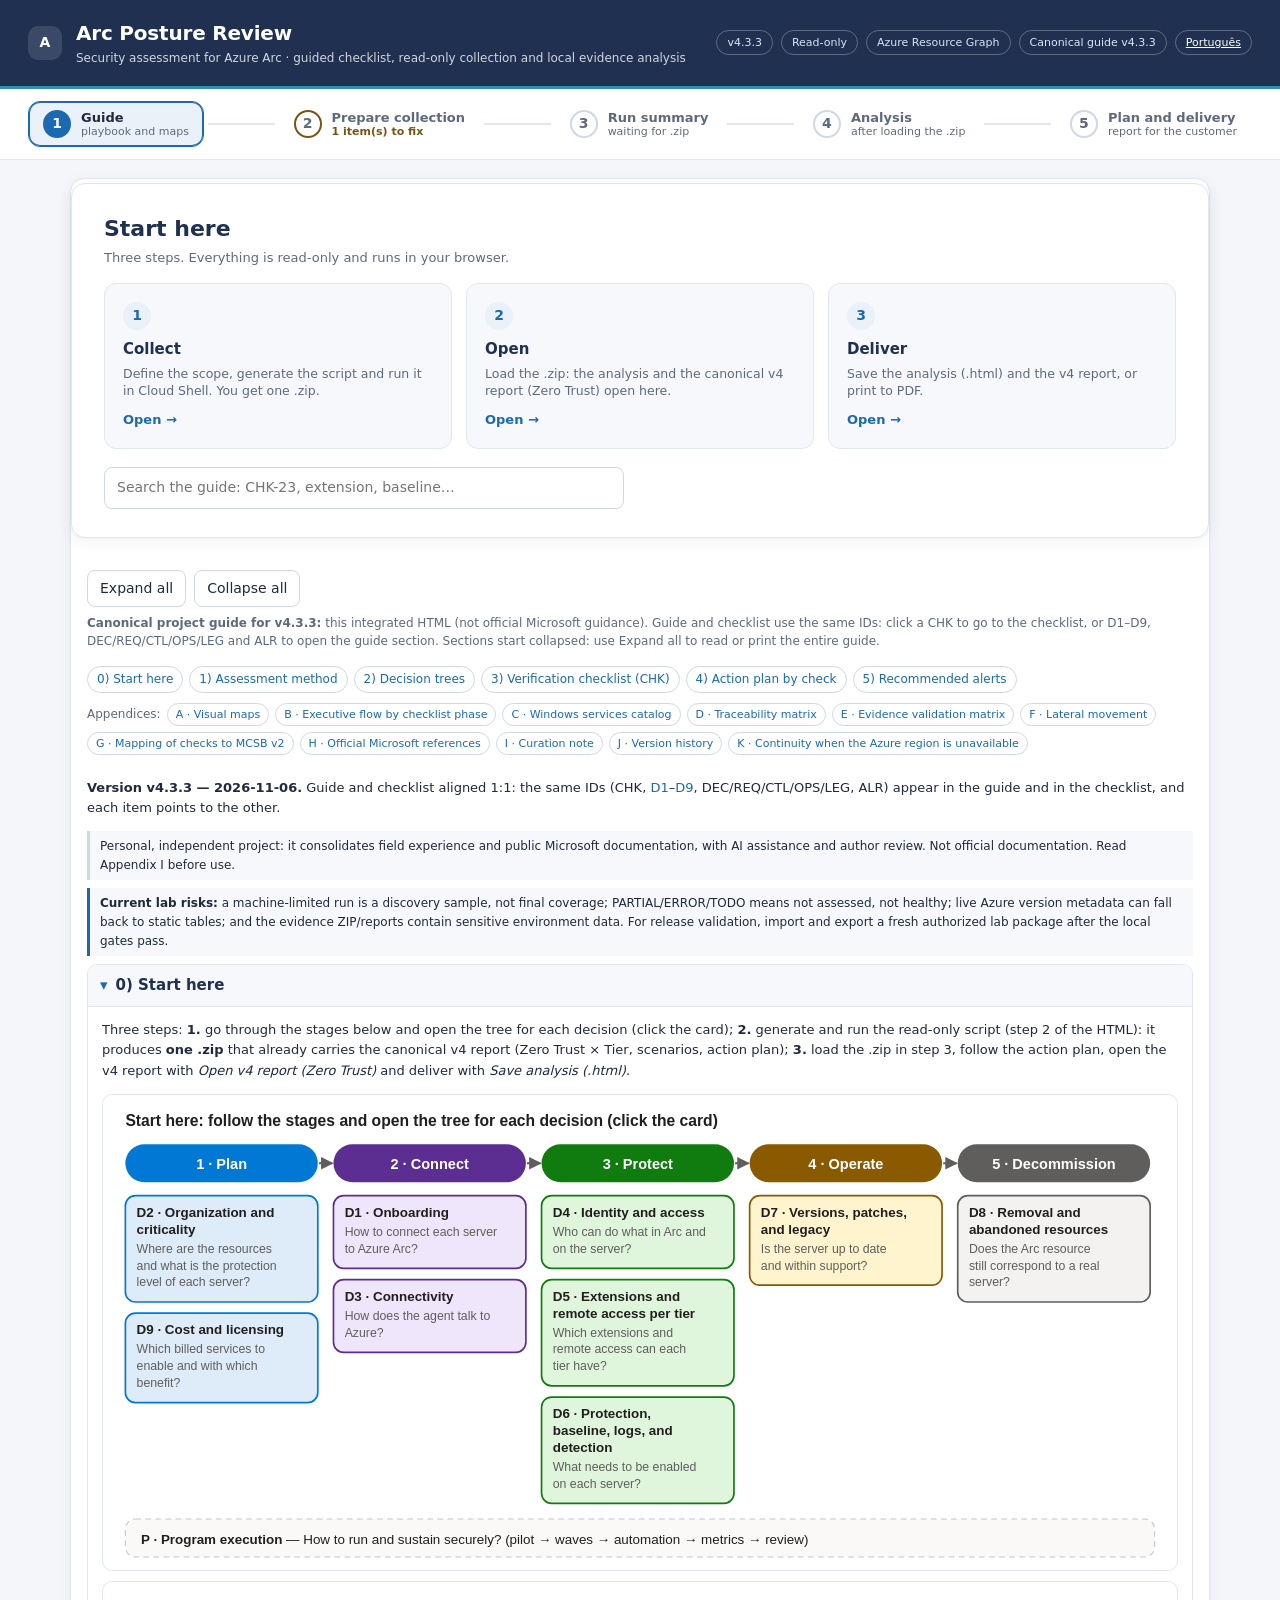
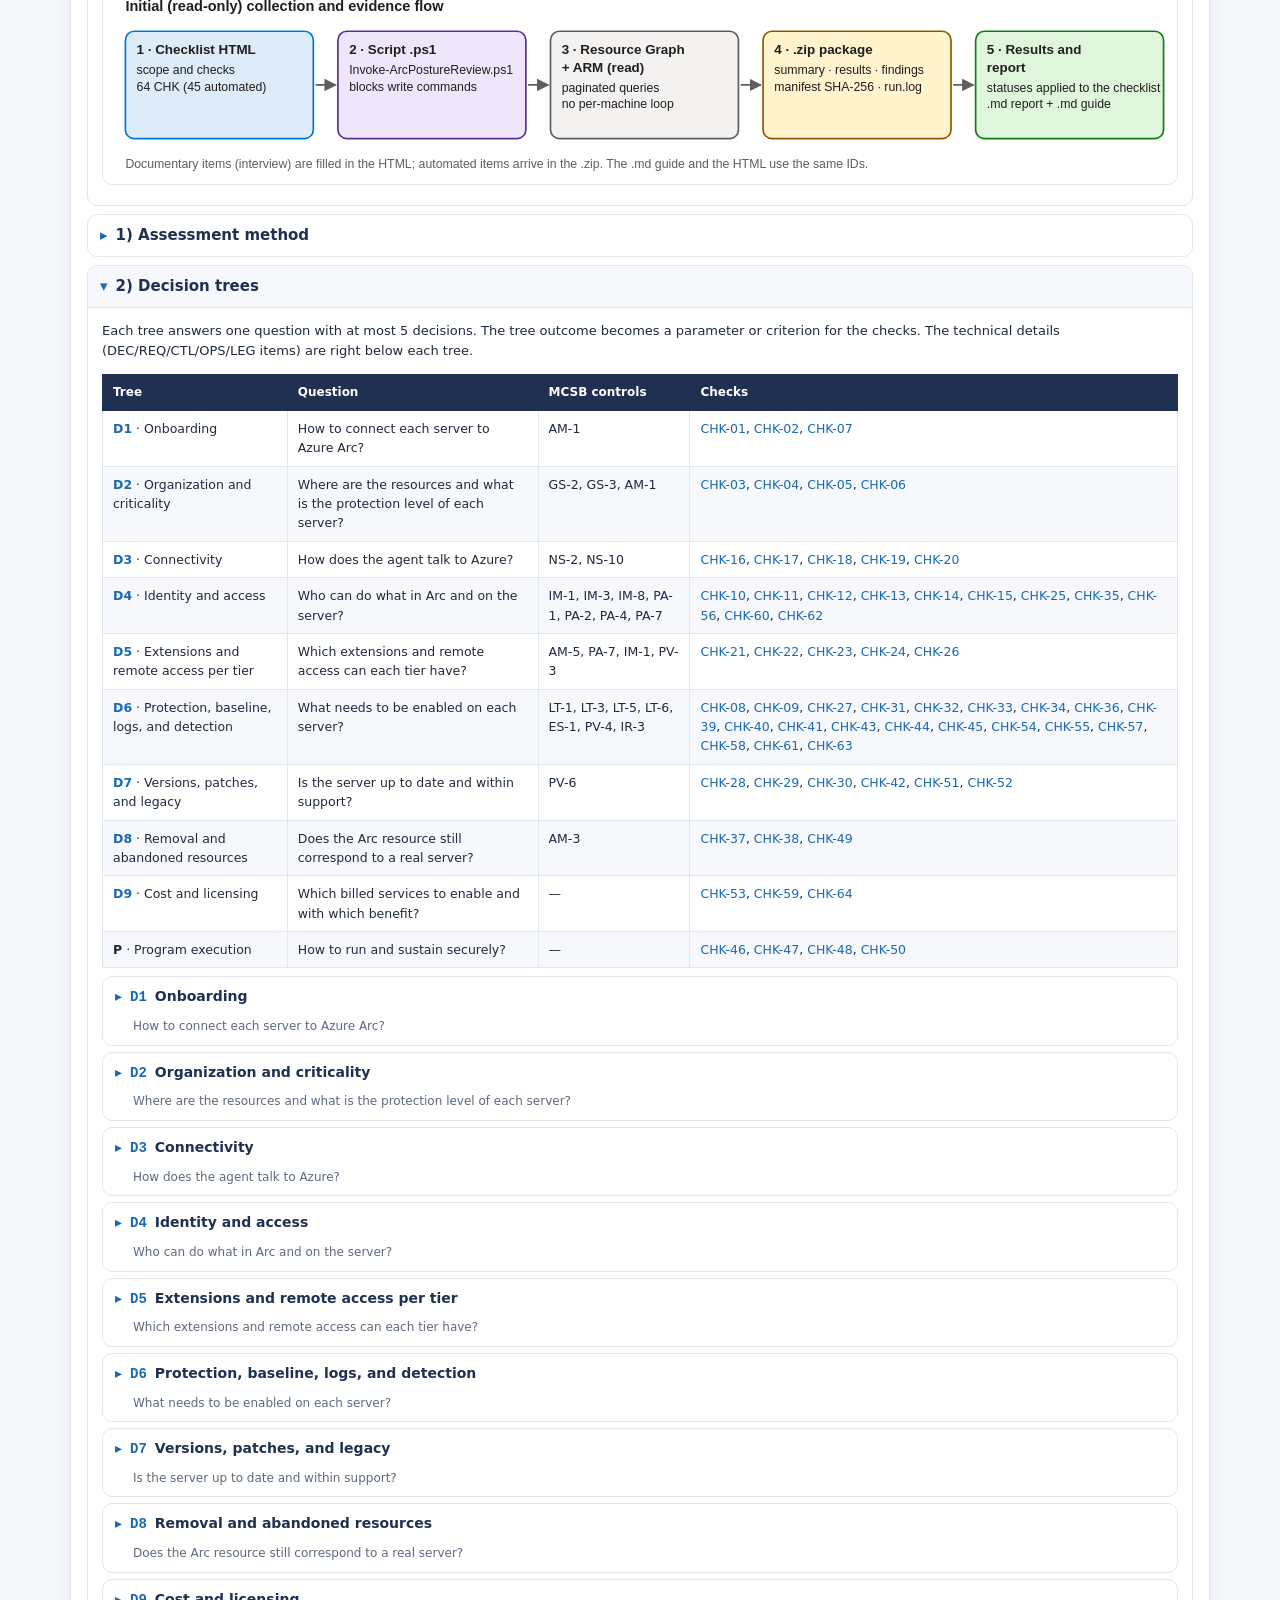
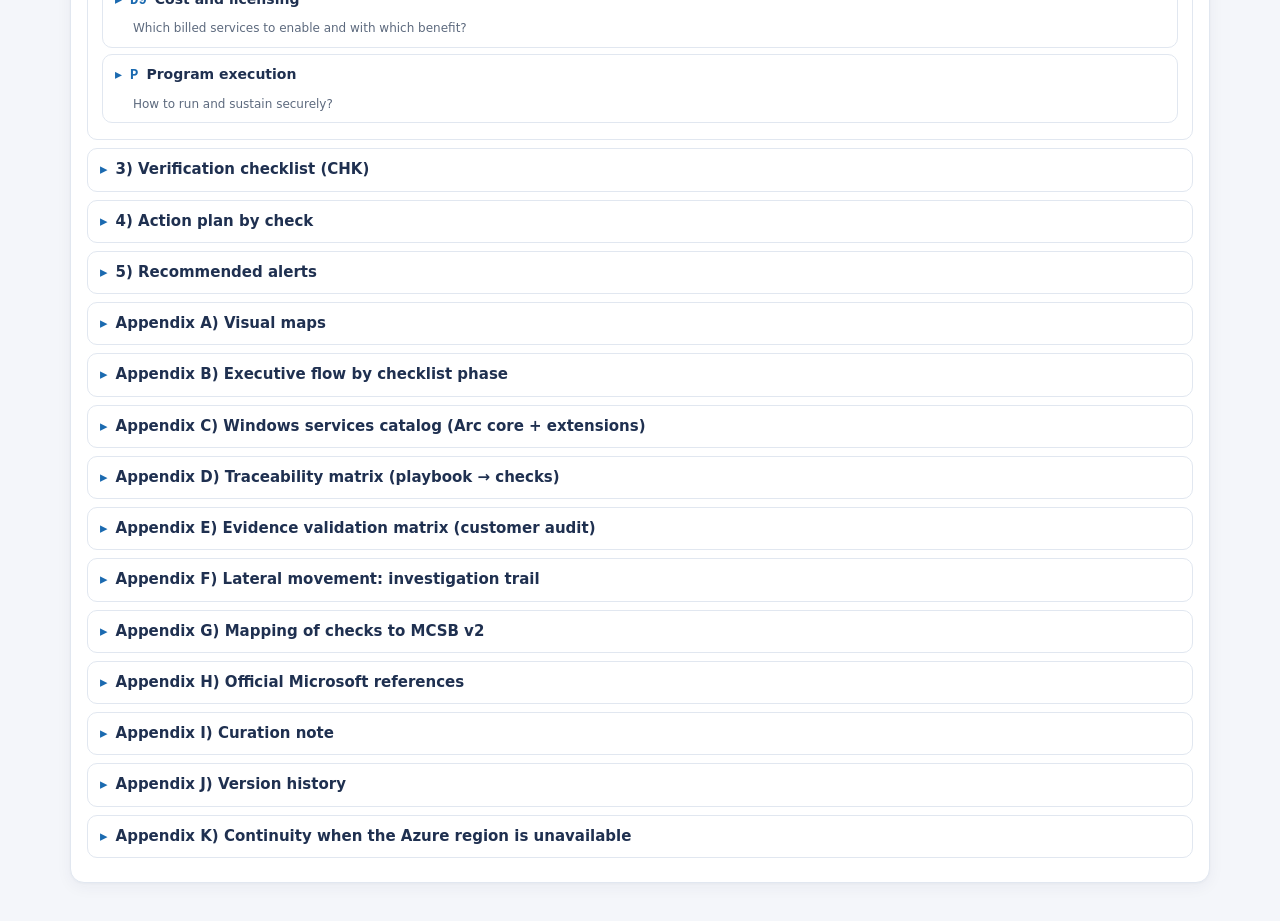
==== commit 8fc0d4c5: "v4.3.3: SQL PAYG 30-day limit sourced and wording corrected Co-authored-by: Copilot <223556219+Copil" ====
--- a/arc-posture-review.en-US.html
+++ b/arc-posture-review.en-US.html
@@ -544,7 +544,7 @@
     <h1>Arc Posture Review</h1>
     <div class="sub">Security assessment for Azure Arc · guided checklist, read-only collection and local evidence analysis</div>
   </div>
-  <div class="badges"><span class="hb" id="verBadge"></span><span class="hb">Read-only</span><span class="hb">Azure Resource Graph</span><span class="hb">Canonical guide v4.3.2</span><a class="hb" style="color:#fff;text-decoration:underline" href="arc-posture-review.pt-BR.html" hreflang="pt-BR" title="Same version in Portuguese (separate file, same folder)">Português</a></div>
+  <div class="badges"><span class="hb" id="verBadge"></span><span class="hb">Read-only</span><span class="hb">Azure Resource Graph</span><span class="hb">Canonical guide v4.3.3</span><a class="hb" style="color:#fff;text-decoration:underline" href="arc-posture-review.pt-BR.html" hreflang="pt-BR" title="Same version in Portuguese (separate file, same folder)">Português</a></div>
 </header>
 <nav class="wiz" role="tablist" aria-label="Steps">
 <button class="tab wstep" data-tab="guide" type="button" role="tab"><span class="wn">1</span><span class="wt"><b>Guide</b><small id="ws-guide">playbook and maps</small></span></button>
@@ -667,9 +667,9 @@
         <div class="gbar">
           <button class="btn" id="btnGuideOpen" type="button">Expand all</button>
           <button class="btn" id="btnGuideClose" type="button">Collapse all</button>
-          <span class="hint" style="margin:0"><b>Canonical project guide for v4.3.2:</b> this integrated HTML (not official Microsoft guidance). Guide and checklist use the same IDs: click a CHK to go to the checklist, or D1–D9, DEC/REQ/CTL/OPS/LEG and ALR to open the guide section. Sections start collapsed: use Expand all to read or print the entire guide.</span>
+          <span class="hint" style="margin:0"><b>Canonical project guide for v4.3.3:</b> this integrated HTML (not official Microsoft guidance). Guide and checklist use the same IDs: click a CHK to go to the checklist, or D1–D9, DEC/REQ/CTL/OPS/LEG and ALR to open the guide section. Sections start collapsed: use Expand all to read or print the entire guide.</span>
         </div>
-        <div class="guide"><nav class="toc"><a class="jump" data-target="g-START" tabindex="0">0) Start here</a><a class="jump" data-target="g-MET" tabindex="0">1) Assessment method</a><a class="jump" data-target="g-TREES" tabindex="0">2) Decision trees</a><a class="jump" data-target="g-CHK" tabindex="0">3) Verification checklist (CHK)</a><a class="jump" data-target="g-PLAN" tabindex="0">4) Action plan by check</a><a class="jump" data-target="g-ALR" tabindex="0">5) Recommended alerts</a></nav><nav class="toc toca"><span class="hint" style="margin:0">Appendices:</span><a class="jump" data-target="s-291" tabindex="0">A · Visual maps</a><a class="jump" data-target="s-310" tabindex="0">B · Executive flow by checklist phase</a><a class="jump" data-target="g-SVC" tabindex="0">C · Windows services catalog</a><a class="jump" data-target="s-319" tabindex="0">D · Traceability matrix</a><a class="jump" data-target="g-EVD" tabindex="0">E · Evidence validation matrix</a><a class="jump" data-target="g-LAT" tabindex="0">F · Lateral movement</a><a class="jump" data-target="s-329" tabindex="0">G · Mapping of checks to MCSB v2</a><a class="jump" data-target="s-333" tabindex="0">H · Official Microsoft references</a><a class="jump" data-target="s-369" tabindex="0">I · Curation note</a><a class="jump" data-target="s-374" tabindex="0">J · Version history</a><a class="jump" data-target="s-386" tabindex="0">K · Continuity when the Azure region is unavailable</a></nav><p><strong>Version v4.3.2 — 2026-11-06.</strong> Guide and checklist aligned 1:1: the same IDs (CHK, <a class="jump" data-target="g-D1" tabindex="0">D1</a>–<a class="jump" data-target="g-D9" tabindex="0">D9</a>, DEC/REQ/CTL/OPS/LEG, ALR) appear in the guide and in the checklist, and each item points to the other.</p><blockquote class="">Personal, independent project: it consolidates field experience and public Microsoft documentation, with AI assistance and author review. Not official documentation. Read Appendix I before use.</blockquote><blockquote class="verif"><strong>Current lab risks:</strong> a machine-limited run is a discovery sample, not final coverage; PARTIAL/ERROR/TODO means not assessed, not healthy; live Azure version metadata can fall back to static tables; and the evidence ZIP/reports contain sensitive environment data. For release validation, import and export a fresh authorized lab package after the local gates pass.</blockquote><div class="act gf gf3 open"><h3 id="g-START" class="acth" role="button" tabindex="0" aria-expanded="true">0) Start here</h3><div class="gfb"><p>Three steps: <strong>1.</strong> go through the stages below and open the tree for each decision (click the card); <strong>2.</strong> generate and run the read-only script (step 2 of the HTML): it produces <strong>one .zip</strong> that already carries the canonical v4 report (Zero Trust × Tier, scenarios, action plan); <strong>3.</strong> load the .zip in step 3, follow the action plan, open the v4 report with <em>Open v4 report (Zero Trust)</em> and deliver with <em>Save analysis (.html)</em>.</p><div class="dgwrap"><svg class="dg" viewBox="0 0 960 425" role="img" aria-label="Start here" xmlns="http://www.w3.org/2000/svg"><defs><marker id="ah" viewBox="0 0 10 10" refX="9" refY="5" markerWidth="7" markerHeight="7" orient="auto-start-reverse"><path d="M0,0 L10,5 L0,10 z" fill="#605e5c"/></marker></defs><rect x="0" y="0" width="960" height="425" rx="10" fill="#ffffff"/><text x="20" y="28" font-size="14" fill="#201f1e" text-anchor="start" font-weight="700">Start here: follow the stages and open the tree for each decision (click the card)</text><rect x="20" y="44" width="172" height="34" rx="17" fill="#0078d4"/><text x="106" y="66" font-size="13" font-weight="700" fill="#ffffff" text-anchor="middle">1 · Plan</text><line x1="193" y1="61" x2="205" y2="61" stroke="#605e5c" stroke-width="1.6" marker-end="url(#ah)"/><a data-target="g-D2" tabindex="0" style="cursor:pointer"><rect x="20" y="90" width="172" height="95" rx="9" fill="#deecf9" stroke="#0078d4" stroke-width="1.5"/><text x="30" y="109" font-size="12" font-weight="700" fill="#201f1e">D2 · Organization and</text><text x="30" y="124" font-size="12" font-weight="700" fill="#201f1e">criticality</text><text x="30" y="141" font-size="11" fill="#605e5c">Where are the resources</text><text x="30" y="156" font-size="11" fill="#605e5c">and what is the protection</text><text x="30" y="171" font-size="11" fill="#605e5c">level of each server?</text></a><a data-target="g-D9" tabindex="0" style="cursor:pointer"><rect x="20" y="195" width="172" height="80" rx="9" fill="#deecf9" stroke="#0078d4" stroke-width="1.5"/><text x="30" y="214" font-size="12" font-weight="700" fill="#201f1e">D9 · Cost and licensing</text><text x="30" y="231" font-size="11" fill="#605e5c">Which billed services to</text><text x="30" y="246" font-size="11" fill="#605e5c">enable and with which</text><text x="30" y="261" font-size="11" fill="#605e5c">benefit?</text></a><rect x="206" y="44" width="172" height="34" rx="17" fill="#5c2e91"/><text x="292" y="66" font-size="13" font-weight="700" fill="#ffffff" text-anchor="middle">2 · Connect</text><line x1="379" y1="61" x2="391" y2="61" stroke="#605e5c" stroke-width="1.6" marker-end="url(#ah)"/><a data-target="g-D1" tabindex="0" style="cursor:pointer"><rect x="206" y="90" width="172" height="65" rx="9" fill="#efe6fb" stroke="#5c2e91" stroke-width="1.5"/><text x="216" y="109" font-size="12" font-weight="700" fill="#201f1e">D1 · Onboarding</text><text x="216" y="126" font-size="11" fill="#605e5c">How to connect each server</text><text x="216" y="141" font-size="11" fill="#605e5c">to Azure Arc?</text></a><a data-target="g-D3" tabindex="0" style="cursor:pointer"><rect x="206" y="165" width="172" height="65" rx="9" fill="#efe6fb" stroke="#5c2e91" stroke-width="1.5"/><text x="216" y="184" font-size="12" font-weight="700" fill="#201f1e">D3 · Connectivity</text><text x="216" y="201" font-size="11" fill="#605e5c">How does the agent talk to</text><text x="216" y="216" font-size="11" fill="#605e5c">Azure?</text></a><rect x="392" y="44" width="172" height="34" rx="17" fill="#107c10"/><text x="478" y="66" font-size="13" font-weight="700" fill="#ffffff" text-anchor="middle">3 · Protect</text><line x1="565" y1="61" x2="577" y2="61" stroke="#605e5c" stroke-width="1.6" marker-end="url(#ah)"/><a data-target="g-D4" tabindex="0" style="cursor:pointer"><rect x="392" y="90" width="172" height="65" rx="9" fill="#dff6dd" stroke="#107c10" stroke-width="1.5"/><text x="402" y="109" font-size="12" font-weight="700" fill="#201f1e">D4 · Identity and access</text><text x="402" y="126" font-size="11" fill="#605e5c">Who can do what in Arc and</text><text x="402" y="141" font-size="11" fill="#605e5c">on the server?</text></a><a data-target="g-D5" tabindex="0" style="cursor:pointer"><rect x="392" y="165" width="172" height="95" rx="9" fill="#dff6dd" stroke="#107c10" stroke-width="1.5"/><text x="402" y="184" font-size="12" font-weight="700" fill="#201f1e">D5 · Extensions and</text><text x="402" y="199" font-size="12" font-weight="700" fill="#201f1e">remote access per tier</text><text x="402" y="216" font-size="11" fill="#605e5c">Which extensions and</text><text x="402" y="231" font-size="11" fill="#605e5c">remote access can each</text><text x="402" y="246" font-size="11" fill="#605e5c">tier have?</text></a><a data-target="g-D6" tabindex="0" style="cursor:pointer"><rect x="392" y="270" width="172" height="95" rx="9" fill="#dff6dd" stroke="#107c10" stroke-width="1.5"/><text x="402" y="289" font-size="12" font-weight="700" fill="#201f1e">D6 · Protection,</text><text x="402" y="304" font-size="12" font-weight="700" fill="#201f1e">baseline, logs, and</text><text x="402" y="319" font-size="12" font-weight="700" fill="#201f1e">detection</text><text x="402" y="336" font-size="11" fill="#605e5c">What needs to be enabled</text><text x="402" y="351" font-size="11" fill="#605e5c">on each server?</text></a><rect x="578" y="44" width="172" height="34" rx="17" fill="#8a5a00"/><text x="664" y="66" font-size="13" font-weight="700" fill="#ffffff" text-anchor="middle">4 · Operate</text><line x1="751" y1="61" x2="763" y2="61" stroke="#605e5c" stroke-width="1.6" marker-end="url(#ah)"/><a data-target="g-D7" tabindex="0" style="cursor:pointer"><rect x="578" y="90" width="172" height="80" rx="9" fill="#fff4ce" stroke="#8a5a00" stroke-width="1.5"/><text x="588" y="109" font-size="12" font-weight="700" fill="#201f1e">D7 · Versions, patches,</text><text x="588" y="124" font-size="12" font-weight="700" fill="#201f1e">and legacy</text><text x="588" y="141" font-size="11" fill="#605e5c">Is the server up to date</text><text x="588" y="156" font-size="11" fill="#605e5c">and within support?</text></a><rect x="764" y="44" width="172" height="34" rx="17" fill="#605e5c"/><text x="850" y="66" font-size="13" font-weight="700" fill="#ffffff" text-anchor="middle">5 · Decommission</text><a data-target="g-D8" tabindex="0" style="cursor:pointer"><rect x="764" y="90" width="172" height="95" rx="9" fill="#f3f2f1" stroke="#605e5c" stroke-width="1.5"/><text x="774" y="109" font-size="12" font-weight="700" fill="#201f1e">D8 · Removal and</text><text x="774" y="124" font-size="12" font-weight="700" fill="#201f1e">abandoned resources</text><text x="774" y="141" font-size="11" fill="#605e5c">Does the Arc resource</text><text x="774" y="156" font-size="11" fill="#605e5c">still correspond to a real</text><text x="774" y="171" font-size="11" fill="#605e5c">server?</text></a><a data-target="g-P" tabindex="0" style="cursor:pointer"><rect x="20" y="379" width="920" height="34" rx="9" fill="#faf9f8" stroke="#c8c6c4" stroke-dasharray="5 4"/><text x="34" y="401" font-size="12" fill="#201f1e"><tspan font-weight="700">P · Program execution</tspan> — How to run and sustain securely? (pilot → waves → automation → metrics → review)</text></a></svg></div><div class="dgwrap"><svg class="dg" viewBox="0 0 960 180" role="img" aria-label="Collection flow" xmlns="http://www.w3.org/2000/svg"><defs><marker id="ah" viewBox="0 0 10 10" refX="9" refY="5" markerWidth="7" markerHeight="7" orient="auto-start-reverse"><path d="M0,0 L10,5 L0,10 z" fill="#605e5c"/></marker></defs><rect x="0" y="0" width="960" height="180" rx="10" fill="#ffffff"/><text x="20" y="26" font-size="13" fill="#201f1e" text-anchor="start" font-weight="700">Initial (read-only) collection and evidence flow</text><rect x="20" y="44" width="168" height="96" rx="8" fill="#deecf9" stroke="#0078d4" stroke-width="1.5"/><text x="30" y="64" font-size="12" font-weight="700" fill="#201f1e">1 · Checklist HTML</text><text x="30" y="82" font-size="11" fill="#201f1e">scope and checks</text><text x="30" y="97" font-size="11" fill="#201f1e">64 CHK (45 automated)</text><line x1="190" y1="92" x2="208" y2="92" stroke="#605e5c" stroke-width="1.6" marker-end="url(#ah)"/><rect x="210" y="44" width="168" height="96" rx="8" fill="#efe6fb" stroke="#5c2e91" stroke-width="1.5"/><text x="220" y="64" font-size="12" font-weight="700" fill="#201f1e">2 · Script .ps1</text><text x="220" y="82" font-size="11" fill="#201f1e">Invoke-ArcPostureReview.ps1</text><text x="220" y="97" font-size="11" fill="#201f1e">blocks write commands</text><line x1="380" y1="92" x2="398" y2="92" stroke="#605e5c" stroke-width="1.6" marker-end="url(#ah)"/><rect x="400" y="44" width="168" height="96" rx="8" fill="#f3f2f1" stroke="#605e5c" stroke-width="1.5"/><text x="410" y="64" font-size="12" font-weight="700" fill="#201f1e">3 · Resource Graph</text><text x="410" y="80" font-size="12" font-weight="700" fill="#201f1e">+ ARM (read)</text><text x="410" y="98" font-size="11" fill="#201f1e">paginated queries</text><text x="410" y="113" font-size="11" fill="#201f1e">no per-machine loop</text><line x1="570" y1="92" x2="588" y2="92" stroke="#605e5c" stroke-width="1.6" marker-end="url(#ah)"/><rect x="590" y="44" width="168" height="96" rx="8" fill="#fff4ce" stroke="#8a5a00" stroke-width="1.5"/><text x="600" y="64" font-size="12" font-weight="700" fill="#201f1e">4 · .zip package</text><text x="600" y="82" font-size="11" fill="#201f1e">summary · results · findings</text><text x="600" y="97" font-size="11" fill="#201f1e">manifest SHA-256 · run.log</text><line x1="760" y1="92" x2="778" y2="92" stroke="#605e5c" stroke-width="1.6" marker-end="url(#ah)"/><rect x="780" y="44" width="168" height="96" rx="8" fill="#dff6dd" stroke="#107c10" stroke-width="1.5"/><text x="790" y="64" font-size="12" font-weight="700" fill="#201f1e">5 · Results and</text><text x="790" y="80" font-size="12" font-weight="700" fill="#201f1e">report</text><text x="790" y="98" font-size="11" fill="#201f1e">statuses applied to the checklist</text><text x="790" y="113" font-size="11" fill="#201f1e">.md report + .md guide</text><text x="20" y="166" font-size="11" fill="#605e5c" text-anchor="start">Documentary items (interview) are filled in the HTML; automated items arrive in the .zip. The .md guide and the HTML use the same IDs.</text></svg></div></div></div><div class="act gf gf3"><h3 id="g-MET" class="acth" role="button" tabindex="0" aria-expanded="false">1) Assessment method</h3><div class="gfb" hidden><p>The kit follows the public Microsoft practice to <strong>sustain the security posture</strong> from the <a href="https://learn.microsoft.com/en-us/azure/cloud-adoption-framework/secure/overview" target="_blank" rel="noopener">Cloud Adoption Framework — Secure</a>: recurring assessment, prioritized remediation, control automation and evidence-based reporting. The measurement standard is the <a href="https://learn.microsoft.com/en-us/security/benchmark/azure/overview" target="_blank" rel="noopener">Microsoft Cloud Security Benchmark (MCSB)</a>, the default Defender for Cloud benchmark, whose controls map to <strong>CIS Controls v8.1</strong>, <strong>NIST SP 800-53 Rev.5</strong>, <strong>PCI-DSS v4</strong>, <strong>NIST CSF 2.0</strong>, <strong>ISO 27001:2022</strong> and <strong>SOC 2</strong>. The IDs used are from <strong>MCSB v2</strong> (preview, supersedes v1). The published <a href="https://learn.microsoft.com/en-us/security/benchmark/azure/baselines/azure-arc-enabled-servers-security-baseline" target="_blank" rel="noopener">Arc-enabled servers security baseline</a> still uses v1; because control IDs are kept across versions (v2 removed the Governance and strategy domain and added DevOps and AI), the <in>In the Arc baseline?</em> column remains valid.</p><div class="act gf gf4"><h4 id="s-8" class="acth" role="button" tabindex="0" aria-expanded="false">1.1 Applied cycle</h4><div class="gfb" hidden><div class="tw"><table class="gt"><thead><tr><th>Cycle stage</th><th>What the kit does</th><th>Where</th></tr></thead><tbody><tr><td><strong>Assess</strong></td><td>Read-only collection + documentary items</td><td>Steps 2 and 3 of the HTML</td></tr><tr><td><strong>Measure</strong></td><td>Status per check, grouped by layer and MCSB control; Defender Secure Score</td><td>Step 4 (Analysis)</td></tr><tr><td><strong>Prioritize</strong></td><td>Severity × criticality (tier) × I/C/M timeline</td><td>What to do now / Action plan</td></tr><tr><td><strong>Remediate and automate</strong></td><td>Steps per check; Azure Policy and alerts <a class="jump" data-target="g-ALR-01" tabindex="0">ALR-01</a>..09</td><td>Action plan and Alerts</td></tr><tr><td><strong>Report</strong></td><td>Report with evidence; new collection to compare before × after</td><td>Step 5 (Plan and delivery)</td></tr></tbody></table></div></div></div><div class="act gf gf4"><h4 id="s-10" class="acth" role="button" tabindex="0" aria-expanded="false">1.2 Assessment layers</h4><div class="gfb" hidden><p>Each check belongs to a layer. Only layers 1 to 3 measure compliance; layer 4 measures adherence to customer decisions.</p><div class="tw"><table class="gt"><thead><tr><th>Layer</th><th>Meaning</th><th>Counts toward compliance?</th><th>Checks</th></tr></thead><tbody><tr><td>1 · MCSB</td><td>Microsoft Cloud Security Benchmark control, measured by Defender for Cloud or by the collection</td><td>Yes</td><td>26</td></tr><tr><td>2 · OS baseline</td><td>Windows/Linux security baseline, audited by Machine Configuration</td><td>Yes</td><td>5</td></tr><tr><td>3 · Arc requirement</td><td>Documented product requirement (support, ESU, network, extensions, removal)</td><td>Yes (own indicator)</td><td>17</td></tr><tr><td>4 · Customer decision</td><td>Parameter decided by the customer (tier, regions, tags, retention, usage per tier)</td><td>No: measures adherence to the decision</td><td>10</td></tr><tr><td>P · Program</td><td>Program execution (pilot, waves, automation, review)</td><td>No</td><td>4</td></tr><tr><td>F · FinOps</td><td>Cost and licensing</td><td>No</td><td>2</td></tr></tbody></table></div><ul><li>Official source for the measurement: <a href="https://learn.microsoft.com/en-us/azure/defender-for-cloud/regulatory-compliance-dashboard" target="_blank" rel="noopener">Defender for Cloud regulatory compliance dashboard</a> (MCSB), <a href="https://learn.microsoft.com/en-us/azure/defender-for-cloud/secure-score-security-controls" target="_blank" rel="noopener">Secure Score</a> and <a href="https://learn.microsoft.com/en-us/azure/governance/machine-configuration/overview" target="_blank" rel="noopener">Machine Configuration</a> for the OS baseline.</li><li>Controls listed in the Arc-enabled servers baseline: NS-1, NS-2, IM-1, IM-3, IM-8, PA-1, PA-7, DP-1, DP-3, DP-4, AM-2, LT-1, LT-4, BR-1. The others (PV, ES, LT-3/5/6, IR) apply to the server and to operations.</li><li>The kit index follows the <a href="https://learn.microsoft.com/en-us/azure/defender-for-cloud/secure-score-security-controls" target="_blank" rel="noopener">Secure Score</a> model: each control is worth points by severity weight (High 3, Medium 2, Low 1) and scores by the share of healthy machines; checks with the same cause (for example, MDE missing in <a class="jump" data-target="item-CHK-32" tabindex="0">CHK-32</a> and <a class="jump" data-target="item-CHK-57" tabindex="0">CHK-57</a>) form one control and count once; controls without assessment are left out; the gain of each action matches the Secure Score potential increase. When the finding is not per machine, PASS = 100%, WARN = 50%, FAIL = 0.</li><li>The MCSB control table follows the regulatory compliance dashboard: a control is met when all of its checks pass.</li><li>The index is a reading aid: it <strong>does not replace</strong> Secure Score or the Defender for Cloud MCSB compliance.</li></ul></div></div><div class="act gf gf4"><h4 id="s-14" class="acth" role="button" tabindex="0" aria-expanded="false">1.3 How to read the IDs and status</h4><div class="gfb" hidden><div class="tw"><table class="gt"><thead><tr><th>Prefix</th><th>Meaning</th><th>Where it appears</th></tr></thead><tbody><tr><td><strong><a class="jump" data-target="g-D1" tabindex="0">D1</a>–<a class="jump" data-target="g-D9" tabindex="0">D9</a>, P</strong></td><td>Decision tree (or program execution)</td><td>Section 2</td></tr><tr><td><strong>DEC / REQ / CTL / OPS / LEG</strong></td><td>Playbook item (decision, prerequisite, control, operation, legacy)</td><td>Details within each tree</td></tr><tr><td><strong>CHK-xx</strong></td><td>HTML checklist check (automated by the script or documentary with the customer)</td><td>Section 3 and in the HTML</td></tr><tr><td><strong>ALR-xx</strong></td><td>Recommended alert</td><td>Section 5</td></tr></tbody></table></div><ul><li>Each playbook item ends with <strong>Verified by</strong> (CHKs that prove the item); each CHK lists the layer, the MCSB control, the tree and the playbook references.</li><li>Status: <strong>PASS</strong>, <strong>WARN</strong>, <strong>FAIL</strong>, <strong>INFO</strong>, <strong>N/A</strong>, <strong>ERROR</strong> (collection failed), <strong>PARTIAL</strong> (the evidence cannot support a conclusion, for example missing permission in part of the scope) and <strong>TODO</strong> (pending documentary check).</li><li>Reading results: PASS, WARN and FAIL are measured against each check's criterion; they are not a statement that a practice is insecure. WARN is usually an improvement or hardening opportunity. FAIL is a condition observed with enough evidence (for example NonCompliant, an expired agent or a Free Defender tier). PARTIAL, N/A and TODO mean the evidence is incomplete, not applicable or documentary: they are collection tasks, never findings. The v4 report shows these as Verified gap, Improvement opportunity and Not verified.</li><li>Automated checks are assessed by the read-only script; documentary checks, through interview or evidence with the customer.</li></ul></div></div></div></div><div class="act gf gf3 open"><h3 id="g-TREES" class="acth" role="button" tabindex="0" aria-expanded="true">2) Decision trees</h3><div class="gfb"><p>Each tree answers one question with at most 5 decisions. The tree outcome becomes a parameter or criterion for the checks. The technical details (DEC/REQ/CTL/OPS/LEG items) are right below each tree.</p><div class="tw"><table class="gt"><thead><tr><th>Tree</th><th>Question</th><th>MCSB controls</th><th>Checks</th></tr></thead><tbody><tr><td><strong><a class="jump" data-target="g-D1" tabindex="0">D1</a></strong> · Onboarding</td><td>How to connect each server to Azure Arc?</td><td>AM-1</td><td><a class="jump" data-target="item-CHK-01" tabindex="0">CHK-01</a>, <a class="jump" data-target="item-CHK-02" tabindex="0">CHK-02</a>, <a class="jump" data-target="item-CHK-07" tabindex="0">CHK-07</a></td></tr><tr><td><strong><a class="jump" data-target="g-D2" tabindex="0">D2</a></strong> · Organization and criticality</td><td>Where are the resources and what is the protection level of each server?</td><td>GS-2, GS-3, AM-1</td><td><a class="jump" data-target="item-CHK-03" tabindex="0">CHK-03</a>, <a class="jump" data-target="item-CHK-04" tabindex="0">CHK-04</a>, <a class="jump" data-target="item-CHK-05" tabindex="0">CHK-05</a>, <a class="jump" data-target="item-CHK-06" tabindex="0">CHK-06</a></td></tr><tr><td><strong><a class="jump" data-target="g-D3" tabindex="0">D3</a></strong> · Connectivity</td><td>How does the agent talk to Azure?</td><td>NS-2, NS-10</td><td><a class="jump" data-target="item-CHK-16" tabindex="0">CHK-16</a>, <a class="jump" data-target="item-CHK-17" tabindex="0">CHK-17</a>, <a class="jump" data-target="item-CHK-18" tabindex="0">CHK-18</a>, <a class="jump" data-target="item-CHK-19" tabindex="0">CHK-19</a>, <a class="jump" data-target="item-CHK-20" tabindex="0">CHK-20</a></td></tr><tr><td><strong><a class="jump" data-target="g-D4" tabindex="0">D4</a></strong> · Identity and access</td><td>Who can do what in Arc and on the server?</td><td>IM-1, IM-3, IM-8, PA-1, PA-2, PA-4, PA-7</td><td><a class="jump" data-target="item-CHK-10" tabindex="0">CHK-10</a>, <a class="jump" data-target="item-CHK-11" tabindex="0">CHK-11</a>, <a class="jump" data-target="item-CHK-12" tabindex="0">CHK-12</a>, <a class="jump" data-target="item-CHK-13" tabindex="0">CHK-13</a>, <a class="jump" data-target="item-CHK-14" tabindex="0">CHK-14</a>, <a class="jump" data-target="item-CHK-15" tabindex="0">CHK-15</a>, <a class="jump" data-target="item-CHK-25" tabindex="0">CHK-25</a>, <a class="jump" data-target="item-CHK-35" tabindex="0">CHK-35</a>, <a class="jump" data-target="item-CHK-56" tabindex="0">CHK-56</a>, <a class="jump" data-target="item-CHK-60" tabindex="0">CHK-60</a>, <a class="jump" data-target="item-CHK-62" tabindex="0">CHK-62</a></td></tr><tr><td><strong><a class="jump" data-target="g-D5" tabindex="0">D5</a></strong> · Extensions and remote access per tier</td><td>Which extensions and remote access can each tier have?</td><td>AM-5, PA-7, IM-1, PV-3</td><td><a class="jump" data-target="item-CHK-21" tabindex="0">CHK-21</a>, <a class="jump" data-target="item-CHK-22" tabindex="0">CHK-22</a>, <a class="jump" data-target="item-CHK-23" tabindex="0">CHK-23</a>, <a class="jump" data-target="item-CHK-24" tabindex="0">CHK-24</a>, <a class="jump" data-target="item-CHK-26" tabindex="0">CHK-26</a></td></tr><tr><td><strong><a class="jump" data-target="g-D6" tabindex="0">D6</a></strong> · Protection, baseline, logs, and detection</td><td>What needs to be enabled on each server?</td><td>LT-1, LT-3, LT-5, LT-6, ES-1, PV-4, IR-3</td><td><a class="jump" data-target="item-CHK-08" tabindex="0">CHK-08</a>, <a class="jump" data-target="item-CHK-09" tabindex="0">CHK-09</a>, <a class="jump" data-target="item-CHK-27" tabindex="0">CHK-27</a>, <a class="jump" data-target="item-CHK-31" tabindex="0">CHK-31</a>, <a class="jump" data-target="item-CHK-32" tabindex="0">CHK-32</a>, <a class="jump" data-target="item-CHK-33" tabindex="0">CHK-33</a>, <a class="jump" data-target="item-CHK-34" tabindex="0">CHK-34</a>, <a class="jump" data-target="item-CHK-36" tabindex="0">CHK-36</a>, <a class="jump" data-target="item-CHK-39" tabindex="0">CHK-39</a>, <a class="jump" data-target="item-CHK-40" tabindex="0">CHK-40</a>, <a class="jump" data-target="item-CHK-41" tabindex="0">CHK-41</a>, <a class="jump" data-target="item-CHK-43" tabindex="0">CHK-43</a>, <a class="jump" data-target="item-CHK-44" tabindex="0">CHK-44</a>, <a class="jump" data-target="item-CHK-45" tabindex="0">CHK-45</a>, <a class="jump" data-target="item-CHK-54" tabindex="0">CHK-54</a>, <a class="jump" data-target="item-CHK-55" tabindex="0">CHK-55</a>, <a class="jump" data-target="item-CHK-57" tabindex="0">CHK-57</a>, <a class="jump" data-target="item-CHK-58" tabindex="0">CHK-58</a>, <a class="jump" data-target="item-CHK-61" tabindex="0">CHK-61</a>, <a class="jump" data-target="item-CHK-63" tabindex="0">CHK-63</a></td></tr><tr><td><strong><a class="jump" data-target="g-D7" tabindex="0">D7</a></strong> · Versions, patches, and legacy</td><td>Is the server up to date and within support?</td><td>PV-6</td><td><a class="jump" data-target="item-CHK-28" tabindex="0">CHK-28</a>, <a class="jump" data-target="item-CHK-29" tabindex="0">CHK-29</a>, <a class="jump" data-target="item-CHK-30" tabindex="0">CHK-30</a>, <a class="jump" data-target="item-CHK-42" tabindex="0">CHK-42</a>, <a class="jump" data-target="item-CHK-51" tabindex="0">CHK-51</a>, <a class="jump" data-target="item-CHK-52" tabindex="0">CHK-52</a></td></tr><tr><td><strong><a class="jump" data-target="g-D8" tabindex="0">D8</a></strong> · Removal and abandoned resources</td><td>Does the Arc resource still correspond to a real server?</td><td>AM-3</td><td><a class="jump" data-target="item-CHK-37" tabindex="0">CHK-37</a>, <a class="jump" data-target="item-CHK-38" tabindex="0">CHK-38</a>, <a class="jump" data-target="item-CHK-49" tabindex="0">CHK-49</a></td></tr><tr><td><strong><a class="jump" data-target="g-D9" tabindex="0">D9</a></strong> · Cost and licensing</td><td>Which billed services to enable and with which benefit?</td><td>—</td><td><a class="jump" data-target="item-CHK-53" tabindex="0">CHK-53</a>, <a class="jump" data-target="item-CHK-59" tabindex="0">CHK-59</a>, <a class="jump" data-target="item-CHK-64" tabindex="0">CHK-64</a></td></tr><tr><td><strong>P</strong> · Program execution</td><td>How to run and sustain securely?</td><td>—</td><td><a class="jump" data-target="item-CHK-46" tabindex="0">CHK-46</a>, <a class="jump" data-target="item-CHK-47" tabindex="0">CHK-47</a>, <a class="jump" data-target="item-CHK-48" tabindex="0">CHK-48</a>, <a class="jump" data-target="item-CHK-50" tabindex="0">CHK-50</a></td></tr></tbody></table></div><div class="act gf gf4"><h4 id="g-D1" class="acth" role="button" tabindex="0" aria-expanded="false"><span class="pid">D1</span> Onboarding<span class="gq">How to connect each server to Azure Arc?</span></h4><div class="gfb" hidden><p><div class="dgwrap"><svg class="dg" viewBox="0 0 960 496" role="img" aria-label="D1 Onboarding" xmlns="http://www.w3.org/2000/svg"><defs><marker id="ah" viewBox="0 0 10 10" refX="9" refY="5" markerWidth="7" markerHeight="7" orient="auto-start-reverse"><path d="M0,0 L10,5 L0,10 z" fill="#605e5c"/></marker></defs><rect x="0" y="0" width="960" height="496" rx="10" fill="#ffffff"/><text x="20" y="28" font-size="15" fill="#201f1e" text-anchor="start" font-weight="700">D1 · Onboarding</text><text x="20" y="48" font-size="12" fill="#605e5c" text-anchor="start">How to connect each server to Azure Arc?</text><rect x="20" y="66" width="360" height="32" rx="9" fill="#deecf9" stroke="#0078d4" stroke-width="1.5"/><circle cx="38" cy="82" r="11" fill="#0078d4"/><text x="38" y="86" font-size="12" font-weight="700" fill="#ffffff" text-anchor="middle">1</text><text x="56" y="86" font-size="12" fill="#201f1e" font-weight="700">Is the machine a VM in Azure?</text><rect x="440" y="66" width="500" height="32" rx="9" fill="#dff6dd" stroke="#107c10" stroke-width="1.5"/><text x="452" y="86" font-size="12" fill="#201f1e">Do not connect to Arc: use the native VM capabilities</text><line x1="382" y1="82" x2="438" y2="82" stroke="#107c10" stroke-width="1.6" marker-end="url(#ah)"/><text x="392" y="77" font-size="11" fill="#107c10" text-anchor="start" font-weight="700">Yes</text><line x1="60" y1="98" x2="60" y2="118" stroke="#605e5c" stroke-width="1.6" marker-end="url(#ah)"/><text x="68" y="112" font-size="11" fill="#605e5c" text-anchor="start" font-weight="700">No</text><rect x="20" y="120" width="360" height="48" rx="9" fill="#deecf9" stroke="#0078d4" stroke-width="1.5"/><circle cx="38" cy="144" r="11" fill="#0078d4"/><text x="38" y="148" font-size="12" font-weight="700" fill="#ffffff" text-anchor="middle">2</text><text x="56" y="140" font-size="12" fill="#201f1e" font-weight="700">Is it in AWS/GCP and do you want automatic</text><text x="56" y="156" font-size="12" fill="#201f1e" font-weight="700">discovery?</text><rect x="440" y="120" width="500" height="32" rx="9" fill="#dff6dd" stroke="#107c10" stroke-width="1.5"/><text x="452" y="140" font-size="12" fill="#201f1e">Multicloud connector</text><line x1="382" y1="136" x2="438" y2="136" stroke="#107c10" stroke-width="1.6" marker-end="url(#ah)"/><text x="392" y="131" font-size="11" fill="#107c10" text-anchor="start" font-weight="700">Yes</text><line x1="60" y1="168" x2="60" y2="188" stroke="#605e5c" stroke-width="1.6" marker-end="url(#ah)"/><text x="68" y="182" font-size="11" fill="#605e5c" text-anchor="start" font-weight="700">No</text><rect x="20" y="190" width="360" height="32" rx="9" fill="#deecf9" stroke="#0078d4" stroke-width="1.5"/><circle cx="38" cy="206" r="11" fill="#0078d4"/><text x="38" y="210" font-size="12" font-weight="700" fill="#ffffff" text-anchor="middle">3</text><text x="56" y="210" font-size="12" fill="#201f1e" font-weight="700">Is it on Azure Local?</text><rect x="440" y="190" width="500" height="32" rx="9" fill="#dff6dd" stroke="#107c10" stroke-width="1.5"/><text x="452" y="210" font-size="12" fill="#201f1e">Already integrated with Arc (Distributed location)</text><line x1="382" y1="206" x2="438" y2="206" stroke="#107c10" stroke-width="1.6" marker-end="url(#ah)"/><text x="392" y="201" font-size="11" fill="#107c10" text-anchor="start" font-weight="700">Yes</text><line x1="60" y1="222" x2="60" y2="242" stroke="#605e5c" stroke-width="1.6" marker-end="url(#ah)"/><text x="68" y="236" font-size="11" fill="#605e5c" text-anchor="start" font-weight="700">No</text><rect x="20" y="244" width="360" height="48" rx="9" fill="#deecf9" stroke="#0078d4" stroke-width="1.5"/><circle cx="38" cy="268" r="11" fill="#0078d4"/><text x="38" y="272" font-size="12" font-weight="700" fill="#ffffff" text-anchor="middle">4</text><text x="56" y="264" font-size="12" fill="#201f1e" font-weight="700">Is it a vCenter/SCVMM VM and do you want to</text><text x="56" y="280" font-size="12" fill="#201f1e" font-weight="700">operate it through the host?</text><rect x="440" y="244" width="500" height="32" rx="9" fill="#dff6dd" stroke="#107c10" stroke-width="1.5"/><text x="452" y="264" font-size="12" fill="#201f1e">On-prem management platform</text><line x1="382" y1="260" x2="438" y2="260" stroke="#107c10" stroke-width="1.6" marker-end="url(#ah)"/><text x="392" y="255" font-size="11" fill="#107c10" text-anchor="start" font-weight="700">Yes</text><rect x="440" y="284" width="500" height="32" rx="9" fill="#f3f2f1" stroke="#605e5c" stroke-width="1.5"/><text x="452" y="304" font-size="12" fill="#201f1e">Any environment script (at scale: service principal, OPS-03)</text><path d="M200 292 H200 V300 H438" fill="none" stroke="#605e5c" stroke-width="1.6" marker-end="url(#ah)"/><text x="208" y="295" font-size="11" fill="#605e5c" text-anchor="start" font-weight="700">No</text><rect x="20" y="338" width="360" height="32" rx="9" fill="#deecf9" stroke="#0078d4" stroke-width="1.5"/><circle cx="38" cy="354" r="11" fill="#0078d4"/><text x="38" y="358" font-size="12" font-weight="700" fill="#ffffff" text-anchor="middle">5</text><text x="56" y="358" font-size="12" fill="#201f1e" font-weight="700">Has SQL Server?</text><rect x="440" y="338" width="500" height="32" rx="9" fill="#dff6dd" stroke="#107c10" stroke-width="1.5"/><text x="452" y="358" font-size="12" fill="#201f1e">SQL Server onboarding (agent + SQL extension)</text><line x1="382" y1="354" x2="438" y2="354" stroke="#107c10" stroke-width="1.6" marker-end="url(#ah)"/><text x="392" y="349" font-size="11" fill="#107c10" text-anchor="start" font-weight="700">Yes</text><rect x="440" y="378" width="500" height="32" rx="9" fill="#f3f2f1" stroke="#605e5c" stroke-width="1.5"/><text x="452" y="398" font-size="12" fill="#201f1e">Agent only</text><path d="M200 370 H200 V394 H438" fill="none" stroke="#605e5c" stroke-width="1.6" marker-end="url(#ah)"/><text x="208" y="389" font-size="11" fill="#605e5c" text-anchor="start" font-weight="700">No</text><rect x="20" y="432" width="920" height="32" rx="9" fill="#fff4ce" stroke="#8a5a00" stroke-width="1.5"/><text x="32" y="452" font-size="12" fill="#201f1e">Expected result: Method per server group recorded; providers registered; eligible OS.</text><text x="20" y="480" font-size="11" fill="#605e5c" text-anchor="start">MCSB controls: AM-1 · Details: DEC-01, DEC-02, REQ-01, REQ-05</text></svg></div><ul><li><strong>Verified by:</strong> <a class="jump" data-target="item-CHK-01" tabindex="0">CHK-01</a>, <a class="jump" data-target="item-CHK-02" tabindex="0">CHK-02</a>, <a class="jump" data-target="item-CHK-07" tabindex="0">CHK-07</a></li><li><strong>MCSB controls:</strong> AM-1 · <strong>Details:</strong> <a class="jump" data-target="g-DEC-01" tabindex="0">DEC-01</a>, <a class="jump" data-target="g-DEC-02" tabindex="0">DEC-02</a>, <a class="jump" data-target="g-REQ-01" tabindex="0">REQ-01</a>, <a class="jump" data-target="g-REQ-05" tabindex="0">REQ-05</a></li><li><strong>CAF (Arc-enabled servers):</strong> <a href="https://learn.microsoft.com/en-us/azure/azure-arc/choose-service" target="_blank" rel="noopener">Choose the Azure Arc service</a></li></ul><div class="act gf gf5"><h5 id="s-24" class="acth" role="button" tabindex="0" aria-expanded="false">Tree <a class="jump" data-target="g-D1" tabindex="0">D1</a> as a table</h5><div class="gfb" hidden><div class="tw"><table class="gt"><thead><tr><th>#</th><th>Decision</th><th>If yes</th><th>If no</th></tr></thead><tbody><tr><td>1</td><td>Is the machine a VM in Azure?</td><td>Do not connect to Arc: use the native VM capabilities</td><td>Continue</td></tr><tr><td>2</td><td>Is it in AWS/GCP and do you want automatic discovery?</td><td>Multicloud connector</td><td>Continue</td></tr><tr><td>3</td><td>Is it on Azure Local?</td><td>Already integrated with Arc (Distributed location)</td><td>Continue</td></tr><tr><td>4</td><td>Is it a vCenter/SCVMM VM and do you want to operate it through the host?</td><td>On-prem management platform</td><td><in>Any environment</em> script (at scale: service principal, <a class="jump" data-target="g-OPS-03" tabindex="0">OPS-03</a>)</td></tr><tr><td>5</td><td>Has SQL Server?</td><td>SQL Server onboarding (agent + SQL extension)</td><td>Agent only</td></tr></tbody></table></div><ul><li><strong>Expected result:</strong> Method per server group recorded; providers registered; eligible OS.</li></ul></div></div><div class="act gf gf5"><h5 id="g-DEC-01" class="acth" role="button" tabindex="0" aria-expanded="false"><span class="pid">DEC-01</span> Which Arc service to use per environment type</h5><div class="gfb" hidden><div class="dgwrap"><svg class="dg" viewBox="0 0 960 466" role="img" aria-label="Decision DEC-01" xmlns="http://www.w3.org/2000/svg"><defs><marker id="ah" viewBox="0 0 10 10" refX="9" refY="5" markerWidth="7" markerHeight="7" orient="auto-start-reverse"><path d="M0,0 L10,5 L0,10 z" fill="#605e5c"/></marker></defs><rect x="0" y="0" width="960" height="466" rx="10" fill="#ffffff"/><text x="20" y="26" font-size="13" fill="#201f1e" text-anchor="start" font-weight="700">DEC-01 — Which onboarding method to use (portal Help me choose wizard)</text><text x="24" y="52" font-size="11" fill="#605e5c" text-anchor="start" font-weight="700">1 · Where are the workloads?</text><text x="190" y="52" font-size="11" fill="#605e5c" text-anchor="start" font-weight="700">2 · Resource type</text><text x="386" y="52" font-size="11" fill="#605e5c" text-anchor="start" font-weight="700">3 · Special scenario</text><text x="652" y="52" font-size="11" fill="#605e5c" text-anchor="start" font-weight="700">Recommended method</text><rect x="20" y="62" width="150" height="232" rx="8" fill="#f3f2f1" stroke="#605e5c" stroke-width="1.5"/><text x="30" y="82" font-size="12" font-weight="700" fill="#201f1e">On-premises</text><rect x="20" y="302" width="150" height="136" rx="8" fill="#f3f2f1" stroke="#605e5c" stroke-width="1.5"/><text x="30" y="322" font-size="12" font-weight="700" fill="#201f1e">Cloud</text><rect x="186" y="62" width="180" height="136" rx="8" fill="#deecf9" stroke="#0078d4" stroke-width="1.5"/><text x="196" y="82" font-size="11" font-weight="700" fill="#201f1e">Physical servers or VMs</text><line x1="170" y1="130" x2="184" y2="130" stroke="#605e5c" stroke-width="1.6" marker-end="url(#ah)"/><rect x="186" y="206" width="180" height="40" rx="8" fill="#deecf9" stroke="#0078d4" stroke-width="1.5"/><text x="196" y="226" font-size="11" font-weight="700" fill="#201f1e">SQL Server</text><line x1="170" y1="226" x2="184" y2="226" stroke="#605e5c" stroke-width="1.6" marker-end="url(#ah)"/><rect x="186" y="254" width="180" height="40" rx="8" fill="#deecf9" stroke="#0078d4" stroke-width="1.5"/><text x="196" y="274" font-size="11" font-weight="700" fill="#201f1e">Kubernetes</text><line x1="170" y1="274" x2="184" y2="274" stroke="#605e5c" stroke-width="1.6" marker-end="url(#ah)"/><rect x="186" y="302" width="180" height="40" rx="8" fill="#deecf9" stroke="#0078d4" stroke-width="1.5"/><text x="196" y="322" font-size="11" font-weight="700" fill="#201f1e">AWS</text><line x1="170" y1="322" x2="184" y2="322" stroke="#605e5c" stroke-width="1.6" marker-end="url(#ah)"/><rect x="186" y="350" width="180" height="40" rx="8" fill="#deecf9" stroke="#0078d4" stroke-width="1.5"/><text x="196" y="370" font-size="11" font-weight="700" fill="#201f1e">GCP</text><line x1="170" y1="370" x2="184" y2="370" stroke="#605e5c" stroke-width="1.6" marker-end="url(#ah)"/><rect x="186" y="398" width="180" height="40" rx="8" fill="#deecf9" stroke="#0078d4" stroke-width="1.5"/><text x="196" y="418" font-size="11" font-weight="700" fill="#201f1e">OCI or another cloud</text><line x1="170" y1="418" x2="184" y2="418" stroke="#605e5c" stroke-width="1.6" marker-end="url(#ah)"/><rect x="382" y="62" width="250" height="40" rx="8" fill="#fff4ce" stroke="#8a5a00" stroke-width="1.5"/><text x="392" y="82" font-size="11" font-weight="700" fill="#201f1e">Refresh/expansion in distributed location</text><line x1="366" y1="82" x2="380" y2="82" stroke="#605e5c" stroke-width="1.6" marker-end="url(#ah)"/><line x1="632" y1="82" x2="646" y2="82" stroke="#605e5c" stroke-width="1.6" marker-end="url(#ah)"/><rect x="382" y="110" width="250" height="40" rx="8" fill="#fff4ce" stroke="#8a5a00" stroke-width="1.5"/><text x="392" y="130" font-size="11" font-weight="700" fill="#201f1e">Advanced VM management (lifecycle)</text><line x1="366" y1="130" x2="380" y2="130" stroke="#605e5c" stroke-width="1.6" marker-end="url(#ah)"/><line x1="632" y1="130" x2="646" y2="130" stroke="#605e5c" stroke-width="1.6" marker-end="url(#ah)"/><rect x="382" y="158" width="250" height="40" rx="8" fill="#fff4ce" stroke="#8a5a00" stroke-width="1.5"/><text x="392" y="178" font-size="11" font-weight="700" fill="#201f1e">No or not sure</text><line x1="366" y1="178" x2="380" y2="178" stroke="#605e5c" stroke-width="1.6" marker-end="url(#ah)"/><line x1="632" y1="178" x2="646" y2="178" stroke="#605e5c" stroke-width="1.6" marker-end="url(#ah)"/><rect x="648" y="62" width="300" height="40" rx="8" fill="#dff6dd" stroke="#107c10" stroke-width="1.5"/><text x="658" y="82" font-size="11" font-weight="700" fill="#201f1e">Azure Local · 30–90 min</text><rect x="648" y="110" width="300" height="40" rx="8" fill="#dff6dd" stroke="#107c10" stroke-width="1.5"/><text x="658" y="130" font-size="11" font-weight="700" fill="#201f1e">Arc VMware vSphere / SCVMM · 30–90 min</text><rect x="648" y="158" width="300" height="40" rx="8" fill="#dff6dd" stroke="#107c10" stroke-width="1.5"/><text x="658" y="178" font-size="11" font-weight="700" fill="#201f1e">Arc-enabled servers · 5–15 min</text><rect x="648" y="206" width="300" height="40" rx="8" fill="#dff6dd" stroke="#107c10" stroke-width="1.5"/><text x="658" y="226" font-size="11" font-weight="700" fill="#201f1e">Onboard SQL Server (agent + SQL extension)</text><line x1="366" y1="226" x2="646" y2="226" stroke="#605e5c" stroke-width="1.6" marker-end="url(#ah)" stroke-dasharray="4 4"/><rect x="648" y="254" width="300" height="40" rx="8" fill="#f3f2f1" stroke="#605e5c" stroke-width="1.5" stroke-dasharray="5 4"/><text x="658" y="274" font-size="11" font-weight="700" fill="#201f1e">Arc-enabled Kubernetes (out of scope)</text><line x1="366" y1="274" x2="646" y2="274" stroke="#605e5c" stroke-width="1.6" marker-end="url(#ah)" stroke-dasharray="4 4"/><rect x="648" y="302" width="300" height="40" rx="8" fill="#dff6dd" stroke="#107c10" stroke-width="1.5"/><text x="658" y="322" font-size="11" font-weight="700" fill="#201f1e">Multicloud connector · 30–90 min</text><line x1="366" y1="322" x2="646" y2="322" stroke="#605e5c" stroke-width="1.6" marker-end="url(#ah)" stroke-dasharray="4 4"/><rect x="648" y="350" width="300" height="40" rx="8" fill="#dff6dd" stroke="#107c10" stroke-width="1.5"/><text x="658" y="370" font-size="11" font-weight="700" fill="#201f1e">Multicloud connector (preview)</text><line x1="366" y1="370" x2="646" y2="370" stroke="#605e5c" stroke-width="1.6" marker-end="url(#ah)" stroke-dasharray="4 4"/><rect x="648" y="398" width="300" height="40" rx="8" fill="#dff6dd" stroke="#107c10" stroke-width="1.5"/><text x="658" y="418" font-size="11" font-weight="700" fill="#201f1e">Arc-enabled servers (any environment)</text><line x1="366" y1="418" x2="646" y2="418" stroke="#605e5c" stroke-width="1.6" marker-end="url(#ah)" stroke-dasharray="4 4"/><text x="20" y="452" font-size="11" fill="#605e5c" text-anchor="start">All options start with deploying the Arc agent. Times: Azure Arc portal › Explore onboarding methods (2026-10-22).</text></svg></div><p>The flow follows the three questions of the portal <strong>Help me choose</strong> assistant (Azure Arc › <in>Explore onboarding methods</em>). All options start by deploying the Arc agent on the resource.</p><div class="tw"><table class="gt"><thead><tr><th>Portal method</th><th>Best for</th><th>Initial onboarding time</th><th>Recommended environments</th></tr></thead><tbody><tr><td><strong>Any environment</strong> (generated script)</td><td>Flexibility</td><td>5–15 min</td><td>AWS, GCP, Azure Local, VMware, SCVMM; also physical and OCI</td></tr><tr><td><strong>Multiclouds</strong> (Multicloud connector)</td><td>Scale and automatic discovery in public cloud</td><td>30–90 min</td><td>AWS; GCP in preview</td></tr><tr><td><strong>Distributed location</strong> (Azure Local)</td><td>New or refreshed infrastructure</td><td>30–90 min</td><td>Azure Local (Arc already integrated; joint Microsoft and vendor support)</td></tr><tr><td><strong>On-prem management platform</strong></td><td>Operate VMs from the host (create, resize, start/stop)</td><td>30–90 min</td><td>VMware vCenter, SCVMM</td></tr></tbody></table></div><ul><li><strong>SQL Server:</strong> the portal recommends SQL Server onboarding, with a script that installs the Arc agent and the SQL extension in any environment.</li><li><strong>Cost:</strong> inventory, organization, Resource Graph, SSH/Run Command/Custom Script and <in>VM self-service</em> on VMware/SCVMM are free; management and security services are charged when enabled (see <strong><a class="jump" data-target="g-REQ-09" tabindex="0">REQ-09</a></strong>).</li><li><strong>ESU:</strong> VMs on Azure Local and Azure VMware Solution receive ESU at no cost and must <strong>not</strong> be enrolled in ESU via Arc.</li><li>References: <a href="https://azure.microsoft.com/en-us/pricing/details/azure-arc/core-control-plane/" target="_blank" rel="noopener">Azure Arc pricing</a> · <a href="https://learn.microsoft.com/en-us/azure/azure-arc/servers/prepare-extended-security-updates" target="_blank" rel="noopener">Prepare to deliver ESUs</a> · <a href="https://learn.microsoft.com/en-us/azure/azure-arc/servers/deployment-options" target="_blank" rel="noopener">Arc-enabled servers deployment options</a></li></ul><blockquote class="verif"><strong>Verified by:</strong> <a class="jump" data-target="item-CHK-02" tabindex="0">CHK-02</a> — Arc service per environment type (Documentary)</blockquote></div></div><div class="act gf gf5"><h5 id="g-DEC-02" class="acth" role="button" tabindex="0" aria-expanded="false"><span class="pid">DEC-02</span> Mixed scenario (on-prem + AWS/GCP + OCI)</h5><div class="gfb" hidden><ul><li><strong>Recommended pattern</strong>:<ul><li>AWS/GCP requiring auto-discovery: <strong>Multicloud connector</strong></li><li>OCI + on-premises: <strong>Arc-enabled servers (standard deployment)</strong></li></ul></li><li>Result: a single governance in Azure for different origins.</li></ul><blockquote class="verif"><strong>Verified by:</strong> <a class="jump" data-target="item-CHK-02" tabindex="0">CHK-02</a> — Arc service per environment type (Documentary)</blockquote></div></div><div class="act gf gf5"><h5 id="g-REQ-01" class="acth" role="button" tabindex="0" aria-expanded="false"><span class="pid">REQ-01</span> Eligibility inventory</h5><div class="gfb" hidden><ul><li>Supported OS, connectivity, local privilege to install the agent.</li></ul><blockquote class="verif"><strong>Verified by:</strong> <a class="jump" data-target="item-CHK-01" tabindex="0">CHK-01</a> — Inventory and eligibility of Arc machines (Automated)</blockquote></div></div><div class="act gf gf5"><h5 id="g-REQ-05" class="acth" role="button" tabindex="0" aria-expanded="false"><span class="pid">REQ-05</span> Provider registration</h5><div class="gfb" hidden><p>Validate the providers below as the baseline of this guide:</p><div class="tw"><table class="gt"><thead><tr><th>Provider</th><th>Reason</th></tr></thead><tbody><tr><td><code>Microsoft.HybridCompute</code></td><td>Base Arc-enabled servers resource</td></tr><tr><td><code>Microsoft.Network</code></td><td>Private Link, network, and connectivity</td></tr><tr><td><code>Microsoft.HybridConnectivity</code></td><td>Hybrid connectivity features (includes scenarios with Admin Center)</td></tr><tr><td><code>Microsoft.AzureArcData</code></td><td>SQL Arc / Arc-enabled data services in the server scope</td></tr><tr><td><code>Microsoft.Insights</code></td><td>AMA, DCR/DCE, and diagnostics</td></tr><tr><td><code>Microsoft.OperationalInsights</code></td><td>Log Analytics (monitoring and SIEM)</td></tr><tr><td><code>Microsoft.Security</code></td><td>Defender for Cloud</td></tr><tr><td><code>Microsoft.PolicyInsights</code></td><td>Azure Policy compliance</td></tr><tr><td><code>Microsoft.GuestConfiguration</code></td><td>Machine Configuration / Guest Configuration</td></tr><tr><td><code>Microsoft.Automation</code></td><td>Automation Account and Hybrid Runbook Worker</td></tr><tr><td><code>Microsoft.KeyVault</code></td><td>Secrets and vault management</td></tr><tr><td><code>Microsoft.ResourceGraph</code></td><td>Inventory and hygiene queries at scale</td></tr><tr><td><code>Microsoft.Maintenance</code></td><td>Update Manager maintenance configurations</td></tr></tbody></table></div><blockquote class="">Final list of this playbook for Arc-enabled servers. In this context, do not include Kubernetes providers.</blockquote><blockquote class="">In the checklist: <strong>essential</strong> (FAIL if missing) = <code>Microsoft.HybridCompute</code>, <code>Microsoft.GuestConfiguration</code>, <code>Microsoft.HybridConnectivity</code>; the others are <strong>recommended</strong> (WARN).</blockquote><blockquote class="verif"><strong>Verified by:</strong> <a class="jump" data-target="item-CHK-07" tabindex="0">CHK-07</a> — Registered resource providers (Automated)</blockquote></div></div></div></div><div class="act gf gf4"><h4 id="g-D2" class="acth" role="button" tabindex="0" aria-expanded="false"><span class="pid">D2</span> Organization and criticality<span class="gq">Where are the resources and what is the protection level of each server?</span></h4><div class="gfb" hidden><p><div class="dgwrap"><svg class="dg" viewBox="0 0 960 522" role="img" aria-label="D2 Organization and criticality" xmlns="http://www.w3.org/2000/svg"><defs><marker id="ah" viewBox="0 0 10 10" refX="9" refY="5" markerWidth="7" markerHeight="7" orient="auto-start-reverse"><path d="M0,0 L10,5 L0,10 z" fill="#605e5c"/></marker></defs><rect x="0" y="0" width="960" height="522" rx="10" fill="#ffffff"/><text x="20" y="28" font-size="15" fill="#201f1e" text-anchor="start" font-weight="700">D2 · Organization and criticality</text><text x="20" y="48" font-size="12" fill="#605e5c" text-anchor="start">Where are the resources and what is the protection level of each server?</text><rect x="20" y="66" width="360" height="48" rx="9" fill="#deecf9" stroke="#0078d4" stroke-width="1.5"/><circle cx="38" cy="90" r="11" fill="#0078d4"/><text x="38" y="94" font-size="12" font-weight="700" fill="#ffffff" text-anchor="middle">1</text><text x="56" y="86" font-size="12" fill="#201f1e" font-weight="700">Is there already a landing zone (management</text><text x="56" y="102" font-size="12" fill="#201f1e" font-weight="700">groups and subscriptions per environment)?</text><rect x="440" y="66" width="500" height="32" rx="9" fill="#dff6dd" stroke="#107c10" stroke-width="1.5"/><text x="452" y="86" font-size="12" fill="#201f1e">Use the existing hierarchy</text><line x1="382" y1="82" x2="438" y2="82" stroke="#107c10" stroke-width="1.6" marker-end="url(#ah)"/><text x="392" y="77" font-size="11" fill="#107c10" text-anchor="start" font-weight="700">Yes</text><rect x="440" y="106" width="500" height="48" rx="9" fill="#f3f2f1" stroke="#605e5c" stroke-width="1.5"/><text x="452" y="126" font-size="12" fill="#201f1e">Choose a landing zone option (CAF) and review the Arc-enabled</text><text x="452" y="142" font-size="12" fill="#201f1e">servers accelerator</text><path d="M200 114 H200 V130 H438" fill="none" stroke="#605e5c" stroke-width="1.6" marker-end="url(#ah)"/><text x="208" y="125" font-size="11" fill="#605e5c" text-anchor="start" font-weight="700">No</text><rect x="20" y="176" width="360" height="48" rx="9" fill="#deecf9" stroke="#0078d4" stroke-width="1.5"/><circle cx="38" cy="200" r="11" fill="#0078d4"/><text x="38" y="204" font-size="12" font-weight="700" fill="#ffffff" text-anchor="middle">2</text><text x="56" y="196" font-size="12" fill="#201f1e" font-weight="700">Does the server support identity, PKI, backup,</text><text x="56" y="212" font-size="12" fill="#201f1e" font-weight="700">or security?</text><rect x="440" y="176" width="500" height="32" rx="9" fill="#dff6dd" stroke="#107c10" stroke-width="1.5"/><text x="452" y="196" font-size="12" fill="#201f1e">Tier 0: stricter controls</text><line x1="382" y1="192" x2="438" y2="192" stroke="#107c10" stroke-width="1.6" marker-end="url(#ah)"/><text x="392" y="187" font-size="11" fill="#107c10" text-anchor="start" font-weight="700">Yes</text><rect x="440" y="216" width="500" height="32" rx="9" fill="#f3f2f1" stroke="#605e5c" stroke-width="1.5"/><text x="452" y="236" font-size="12" fill="#201f1e">Tier 1 or 2 according to business impact</text><path d="M200 224 H200 V232 H438" fill="none" stroke="#605e5c" stroke-width="1.6" marker-end="url(#ah)"/><text x="208" y="227" font-size="11" fill="#605e5c" text-anchor="start" font-weight="700">No</text><rect x="20" y="270" width="360" height="32" rx="9" fill="#deecf9" stroke="#0078d4" stroke-width="1.5"/><circle cx="38" cy="286" r="11" fill="#0078d4"/><text x="38" y="290" font-size="12" font-weight="700" fill="#ffffff" text-anchor="middle">3</text><text x="56" y="290" font-size="12" fill="#201f1e" font-weight="700">Is there a data residency requirement?</text><rect x="440" y="270" width="500" height="32" rx="9" fill="#dff6dd" stroke="#107c10" stroke-width="1.5"/><text x="452" y="290" font-size="12" fill="#201f1e">Restrict metadata regions (Policy Allowed locations)</text><line x1="382" y1="286" x2="438" y2="286" stroke="#107c10" stroke-width="1.6" marker-end="url(#ah)"/><text x="392" y="281" font-size="11" fill="#107c10" text-anchor="start" font-weight="700">Yes</text><rect x="440" y="310" width="500" height="32" rx="9" fill="#f3f2f1" stroke="#605e5c" stroke-width="1.5"/><text x="452" y="330" font-size="12" fill="#201f1e">Record the default region</text><path d="M200 302 H200 V326 H438" fill="none" stroke="#605e5c" stroke-width="1.6" marker-end="url(#ah)"/><text x="208" y="321" font-size="11" fill="#605e5c" text-anchor="start" font-weight="700">No</text><rect x="20" y="364" width="360" height="32" rx="9" fill="#deecf9" stroke="#0078d4" stroke-width="1.5"/><circle cx="38" cy="380" r="11" fill="#0078d4"/><text x="38" y="384" font-size="12" font-weight="700" fill="#ffffff" text-anchor="middle">4</text><text x="56" y="384" font-size="12" fill="#201f1e" font-weight="700">Does the customer have a tagging standard?</text><rect x="440" y="364" width="500" height="32" rx="9" fill="#dff6dd" stroke="#107c10" stroke-width="1.5"/><text x="452" y="384" font-size="12" fill="#201f1e">Apply with Azure Policy</text><line x1="382" y1="380" x2="438" y2="380" stroke="#107c10" stroke-width="1.6" marker-end="url(#ah)"/><text x="392" y="375" font-size="11" fill="#107c10" text-anchor="start" font-weight="700">Yes</text><rect x="440" y="404" width="500" height="32" rx="9" fill="#f3f2f1" stroke="#605e5c" stroke-width="1.5"/><text x="452" y="424" font-size="12" fill="#201f1e">Adopt the recommended set (REQ-02)</text><path d="M200 396 H200 V420 H438" fill="none" stroke="#605e5c" stroke-width="1.6" marker-end="url(#ah)"/><text x="208" y="415" font-size="11" fill="#605e5c" text-anchor="start" font-weight="700">No</text><rect x="20" y="458" width="920" height="32" rx="9" fill="#fff4ce" stroke="#8a5a00" stroke-width="1.5"/><text x="32" y="478" font-size="12" fill="#201f1e">Expected result: Tier per server (tag or RG), allowed regions, and tags: they become collection parameters.</text><text x="20" y="506" font-size="11" fill="#605e5c" text-anchor="start">MCSB controls: GS-2, GS-3, AM-1 · Details: DEC-03, DEC-04, REQ-02, CTL-08</text></svg></div><ul><li><strong>Verified by:</strong> <a class="jump" data-target="item-CHK-03" tabindex="0">CHK-03</a>, <a class="jump" data-target="item-CHK-04" tabindex="0">CHK-04</a>, <a class="jump" data-target="item-CHK-05" tabindex="0">CHK-05</a>, <a class="jump" data-target="item-CHK-06" tabindex="0">CHK-06</a></li><li><strong>MCSB controls:</strong> GS-2, GS-3, AM-1 · <strong>Details:</strong> <a class="jump" data-target="g-DEC-03" tabindex="0">DEC-03</a>, <a class="jump" data-target="g-DEC-04" tabindex="0">DEC-04</a>, <a class="jump" data-target="g-REQ-02" tabindex="0">REQ-02</a>, <a class="jump" data-target="g-CTL-08" tabindex="0">CTL-08</a></li><li><strong>CAF (Arc-enabled servers):</strong> <a href="https://learn.microsoft.com/en-us/azure/cloud-adoption-framework/scenarios/hybrid/arc-enabled-servers/eslz-resource-organization" target="_blank" rel="noopener">Resource organization</a></li></ul><div class="act gf gf5"><h5 id="s-49" class="acth" role="button" tabindex="0" aria-expanded="false">Tree <a class="jump" data-target="g-D2" tabindex="0">D2</a> as a table</h5><div class="gfb" hidden><div class="tw"><table class="gt"><thead><tr><th>#</th><th>Decision</th><th>If yes</th><th>If no</th></tr></thead><tbody><tr><td>1</td><td>Is there already a landing zone (management groups and subscriptions per environment)?</td><td>Use the existing hierarchy</td><td>Choose a landing zone option (CAF) and review the Arc-enabled servers accelerator</td></tr><tr><td>2</td><td>Does the server support identity, PKI, backup, or security?</td><td>Tier 0: stricter controls</td><td>Tier 1 or 2 according to business impact</td></tr><tr><td>3</td><td>Is there a data residency requirement?</td><td>Restrict metadata regions (Policy <in>Allowed locations</em>)</td><td>Record the default region</td></tr><tr><td>4</td><td>Does the customer have a tagging standard?</td><td>Apply with Azure Policy</td><td>Adopt the recommended set (<a class="jump" data-target="g-REQ-02" tabindex="0">REQ-02</a>)</td></tr></tbody></table></div><ul><li><strong>Expected result:</strong> Tier per server (tag or RG), allowed regions, and tags: they become collection parameters.</li></ul></div></div><div class="act gf gf5"><h5 id="g-DEC-03" class="acth" role="button" tabindex="0" aria-expanded="false"><span class="pid">DEC-03</span> Landing zone and resource organization</h5><div class="gfb" hidden><ul><li>Structure by <strong>Management Group / Subscription / Resource Group</strong>.</li><li>Separate platform/network/security from workloads.</li><li>Define Arc RGs by environment/region.</li></ul><blockquote class="verif"><strong>Verified by:</strong> <a class="jump" data-target="item-CHK-03" tabindex="0">CHK-03</a> — Landing zone and resource organization (Documentary)</blockquote></div></div><div class="act gf gf5"><h5 id="g-DEC-04" class="acth" role="button" tabindex="0" aria-expanded="false"><span class="pid">DEC-04</span> Criticality profile</h5><div class="gfb" hidden><ul><li>Classify machines into <strong>Tier 0 / Tier 1 / Tier 2</strong>.</li><li>Tier 0 with the most restrictive controls (Run Command/Admin Center blocked by default).</li></ul><blockquote class="verif"><strong>Verified by:</strong> <a class="jump" data-target="item-CHK-04" tabindex="0">CHK-04</a> — Criticality profile (Tier 0/1/2) (Documentary) · <a class="jump" data-target="item-CHK-26" tabindex="0">CHK-26</a> — Run Command and Admin Center per tier (Documentary)</blockquote></div></div><div class="act gf gf5"><h5 id="g-REQ-02" class="acth" role="button" tabindex="0" aria-expanded="false"><span class="pid">REQ-02</span> Tag model (recommended — good practice)</h5><div class="gfb" hidden><p>Tags are <strong>optional</strong>: a good-practice recommendation for governance, cost, and operations, not a requirement for Arc to work.</p><p>Recommended tags:</p><ul><li><code>env</code> — environment (prd, hml, dev)</li><li><code>owner</code> — technical owner</li><li><code>criticality</code> — tier (Tier 0/1/2, see <a class="jump" data-target="g-DEC-04" tabindex="0">DEC-04</a>)</li><li><code>costCenter</code> — cost center</li><li><code>dataClassification</code> — information classification</li><li><code>patchWindow</code> — maintenance window</li></ul><p>The list is configurable in the checklist (<in>Recommended tags</em> field); a missing tag generates <strong>INFO</strong>, not a failure.</p><blockquote class="verif"><strong>Verified by:</strong> <a class="jump" data-target="item-CHK-06" tabindex="0">CHK-06</a> — Recommended tags (best practice) (Automated)</blockquote></div></div><div class="act gf gf5"><h5 id="g-CTL-08" class="acth" role="button" tabindex="0" aria-expanded="false"><span class="pid">CTL-08</span> Data residency and region</h5><div class="gfb" hidden><ul><li>Select the region based on latency/compliance criteria from onboarding.</li></ul><blockquote class="verif"><strong>Verified by:</strong> <a class="jump" data-target="item-CHK-05" tabindex="0">CHK-05</a> — Metadata region and data residency (Automated)</blockquote></div></div></div></div><div class="act gf gf4"><h4 id="g-D3" class="acth" role="button" tabindex="0" aria-expanded="false"><span class="pid">D3</span> Connectivity<span class="gq">How does the agent talk to Azure?</span></h4><div class="gfb" hidden><p><div class="dgwrap"><svg class="dg" viewBox="0 0 960 552" role="img" aria-label="D3 Connectivity" xmlns="http://www.w3.org/2000/svg"><defs><marker id="ah" viewBox="0 0 10 10" refX="9" refY="5" markerWidth="7" markerHeight="7" orient="auto-start-reverse"><path d="M0,0 L10,5 L0,10 z" fill="#605e5c"/></marker></defs><rect x="0" y="0" width="960" height="552" rx="10" fill="#ffffff"/><text x="20" y="28" font-size="15" fill="#201f1e" text-anchor="start" font-weight="700">D3 · Connectivity</text><text x="20" y="48" font-size="12" fill="#605e5c" text-anchor="start">How does the agent talk to Azure?</text><rect x="20" y="66" width="360" height="48" rx="9" fill="#deecf9" stroke="#0078d4" stroke-width="1.5"/><circle cx="38" cy="90" r="11" fill="#0078d4"/><text x="38" y="94" font-size="12" font-weight="700" fill="#ffffff" text-anchor="middle">1</text><text x="56" y="86" font-size="12" fill="#201f1e" font-weight="700">Does traffic need to be private and is there</text><text x="56" y="102" font-size="12" fill="#201f1e" font-weight="700">ExpressRoute/VPN?</text><rect x="440" y="66" width="500" height="48" rx="9" fill="#dff6dd" stroke="#107c10" stroke-width="1.5"/><text x="452" y="86" font-size="12" fill="#201f1e">Private Link Scope + private endpoint + private DNS (public access</text><text x="452" y="102" font-size="12" fill="#201f1e">cleared)</text><line x1="382" y1="90" x2="438" y2="90" stroke="#107c10" stroke-width="1.6" marker-end="url(#ah)"/><text x="392" y="85" font-size="11" fill="#107c10" text-anchor="start" font-weight="700">Yes</text><line x1="60" y1="114" x2="60" y2="134" stroke="#605e5c" stroke-width="1.6" marker-end="url(#ah)"/><text x="68" y="128" font-size="11" fill="#605e5c" text-anchor="start" font-weight="700">No</text><rect x="20" y="136" width="360" height="48" rx="9" fill="#deecf9" stroke="#0078d4" stroke-width="1.5"/><circle cx="38" cy="160" r="11" fill="#0078d4"/><text x="38" y="164" font-size="12" font-weight="700" fill="#ffffff" text-anchor="middle">2</text><text x="56" y="156" font-size="12" fill="#201f1e" font-weight="700">Is there a corporate proxy and is the goal to</text><text x="56" y="172" font-size="12" fill="#201f1e" font-weight="700">reduce allowed URLs?</text><rect x="440" y="136" width="500" height="32" rx="9" fill="#dff6dd" stroke="#107c10" stroke-width="1.5"/><text x="452" y="156" font-size="12" fill="#201f1e">Arc gateway (no TLS inspection on the gateway)</text><line x1="382" y1="152" x2="438" y2="152" stroke="#107c10" stroke-width="1.6" marker-end="url(#ah)"/><text x="392" y="147" font-size="11" fill="#107c10" text-anchor="start" font-weight="700">Yes</text><line x1="60" y1="184" x2="60" y2="204" stroke="#605e5c" stroke-width="1.6" marker-end="url(#ah)"/><text x="68" y="198" font-size="11" fill="#605e5c" text-anchor="start" font-weight="700">No</text><rect x="20" y="206" width="360" height="48" rx="9" fill="#deecf9" stroke="#0078d4" stroke-width="1.5"/><circle cx="38" cy="230" r="11" fill="#0078d4"/><text x="38" y="234" font-size="12" font-weight="700" fill="#ffffff" text-anchor="middle">3</text><text x="56" y="226" font-size="12" fill="#201f1e" font-weight="700">Does outbound traffic need to go through a</text><text x="56" y="242" font-size="12" fill="#201f1e" font-weight="700">firewall in Azure?</text><rect x="440" y="206" width="500" height="32" rx="9" fill="#dff6dd" stroke="#107c10" stroke-width="1.5"/><text x="452" y="226" font-size="12" fill="#201f1e">Azure Firewall Explicit Proxy</text><line x1="382" y1="222" x2="438" y2="222" stroke="#107c10" stroke-width="1.6" marker-end="url(#ah)"/><text x="392" y="217" font-size="11" fill="#107c10" text-anchor="start" font-weight="700">Yes</text><rect x="440" y="246" width="500" height="32" rx="9" fill="#f3f2f1" stroke="#605e5c" stroke-width="1.5"/><text x="452" y="266" font-size="12" fill="#201f1e">Direct public with URL/Service Tags allowlist</text><path d="M200 254 H200 V262 H438" fill="none" stroke="#605e5c" stroke-width="1.6" marker-end="url(#ah)"/><text x="208" y="257" font-size="11" fill="#605e5c" text-anchor="start" font-weight="700">No</text><rect x="20" y="300" width="360" height="32" rx="9" fill="#deecf9" stroke="#0078d4" stroke-width="1.5"/><circle cx="38" cy="316" r="11" fill="#0078d4"/><text x="38" y="320" font-size="12" font-weight="700" fill="#ffffff" text-anchor="middle">4</text><text x="56" y="320" font-size="12" fill="#201f1e" font-weight="700">Do you need Windows Admin Center or SSH via Arc?</text><rect x="440" y="300" width="500" height="32" rx="9" fill="#dff6dd" stroke="#107c10" stroke-width="1.5"/><text x="452" y="320" font-size="12" fill="#201f1e">Do not use Private Link on these machines</text><line x1="382" y1="316" x2="438" y2="316" stroke="#107c10" stroke-width="1.6" marker-end="url(#ah)"/><text x="392" y="311" font-size="11" fill="#107c10" text-anchor="start" font-weight="700">Yes</text><rect x="440" y="340" width="500" height="32" rx="9" fill="#f3f2f1" stroke="#605e5c" stroke-width="1.5"/><text x="452" y="360" font-size="12" fill="#201f1e">No additional restriction</text><path d="M200 332 H200 V356 H438" fill="none" stroke="#605e5c" stroke-width="1.6" marker-end="url(#ah)"/><text x="208" y="351" font-size="11" fill="#605e5c" text-anchor="start" font-weight="700">No</text><rect x="20" y="394" width="360" height="32" rx="9" fill="#deecf9" stroke="#0078d4" stroke-width="1.5"/><circle cx="38" cy="410" r="11" fill="#0078d4"/><text x="38" y="414" font-size="12" font-weight="700" fill="#ffffff" text-anchor="middle">5</text><text x="56" y="414" font-size="12" fill="#201f1e" font-weight="700">Has SQL Server Arc?</text><rect x="440" y="394" width="500" height="32" rx="9" fill="#dff6dd" stroke="#107c10" stroke-width="1.5"/><text x="452" y="414" font-size="12" fill="#201f1e">Allow 443 to .&lt;region&gt;.arcdataservices.com in any model</text><line x1="382" y1="410" x2="438" y2="410" stroke="#107c10" stroke-width="1.6" marker-end="url(#ah)"/><text x="392" y="405" font-size="11" fill="#107c10" text-anchor="start" font-weight="700">Yes</text><rect x="440" y="434" width="500" height="32" rx="9" fill="#f3f2f1" stroke="#605e5c" stroke-width="1.5"/><text x="452" y="454" font-size="12" fill="#201f1e">No additional rule</text><path d="M200 426 H200 V450 H438" fill="none" stroke="#605e5c" stroke-width="1.6" marker-end="url(#ah)"/><text x="208" y="445" font-size="11" fill="#605e5c" text-anchor="start" font-weight="700">No</text><rect x="20" y="488" width="920" height="32" rx="9" fill="#fff4ce" stroke="#8a5a00" stroke-width="1.5"/><text x="32" y="508" font-size="12" fill="#201f1e">Expected result: Connectivity model per server group and approved allowance list.</text><text x="20" y="536" font-size="11" fill="#605e5c" text-anchor="start">MCSB controls: NS-2, NS-10 · Details: DEC-05, DEC-06, DEC-07, DEC-08, CTL-01, REQ-06</text></svg></div><ul><li><strong>Verified by:</strong> <a class="jump" data-target="item-CHK-16" tabindex="0">CHK-16</a>, <a class="jump" data-target="item-CHK-17" tabindex="0">CHK-17</a>, <a class="jump" data-target="item-CHK-18" tabindex="0">CHK-18</a>, <a class="jump" data-target="item-CHK-19" tabindex="0">CHK-19</a>, <a class="jump" data-target="item-CHK-20" tabindex="0">CHK-20</a></li><li><strong>MCSB controls:</strong> NS-2, NS-10 · <strong>Details:</strong> <a class="jump" data-target="g-DEC-05" tabindex="0">DEC-05</a>, <a class="jump" data-target="g-DEC-06" tabindex="0">DEC-06</a>, <a class="jump" data-target="g-DEC-07" tabindex="0">DEC-07</a>, <a class="jump" data-target="g-DEC-08" tabindex="0">DEC-08</a>, <a class="jump" data-target="g-CTL-01" tabindex="0">CTL-01</a>, <a class="jump" data-target="g-REQ-06" tabindex="0">REQ-06</a></li><li><strong>CAF (Arc-enabled servers):</strong> <a href="https://learn.microsoft.com/en-us/azure/cloud-adoption-framework/scenarios/hybrid/arc-enabled-servers/eslz-arc-servers-connectivity" target="_blank" rel="noopener">Network connectivity</a></li></ul><div class="act gf gf5"><h5 id="s-71" class="acth" role="button" tabindex="0" aria-expanded="false">Tree <a class="jump" data-target="g-D3" tabindex="0">D3</a> as a table</h5><div class="gfb" hidden><div class="tw"><table class="gt"><thead><tr><th>#</th><th>Decision</th><th>If yes</th><th>If no</th></tr></thead><tbody><tr><td>1</td><td>Does traffic need to be private and is there ExpressRoute/VPN?</td><td>Private Link Scope + private endpoint + private DNS (public access cleared)</td><td>Continue</td></tr><tr><td>2</td><td>Is there a corporate proxy and is the goal to reduce allowed URLs?</td><td>Arc gateway (no TLS inspection on the gateway)</td><td>Continue</td></tr><tr><td>3</td><td>Does outbound traffic need to go through a firewall in Azure?</td><td>Azure Firewall Explicit Proxy</td><td>Direct public with URL/Service Tags allowlist</td></tr><tr><td>4</td><td>Do you need Windows Admin Center or SSH via Arc?</td><td>Do not use Private Link on these machines</td><td>No additional restriction</td></tr><tr><td>5</td><td>Has SQL Server Arc?</td><td>Allow 443 to <code>*.&lt;region&gt;.arcdataservices.com</code> in any model</td><td>No additional rule</td></tr></tbody></table></div><ul><li><strong>Expected result:</strong> Connectivity model per server group and approved allowance list.</li></ul></div></div><div class="act gf gf5"><h5 id="g-DEC-05" class="acth" role="button" tabindex="0" aria-expanded="false"><span class="pid">DEC-05</span> Connectivity model</h5><div class="gfb" hidden><p>Options, from most restrictive to least restrictive (see diagram A.2):</p><ol><li><strong>Private (preferred)</strong> — Private Link Scope + Private Endpoint via ExpressRoute/VPN + <code>privatelink.his.arc.azure.com</code> and <code>privatelink.guestconfiguration.azure.com</code> zones (Kubernetes: <code>privatelink.dp.kubernetesconfiguration.azure.com</code>). Clear <in>Allow public network access</em> on the scope.</li><li><strong>Controlled public</strong> — Arc gateway (<a class="jump" data-target="g-DEC-06" tabindex="0">DEC-06</a>), explicit proxy/Azure Firewall (<a class="jump" data-target="g-DEC-07" tabindex="0">DEC-07</a>), or direct with allowlist (<a class="jump" data-target="g-DEC-08" tabindex="0">DEC-08</a>).</li></ol><p>Points from the current documentation to consider:</p><ul><li>With Private Link, traffic to <strong>Microsoft Entra ID and Azure Resource Manager does not go through the scope</strong> and follows the default route: allow the Service Tags <code>AzureActiveDirectory</code> and <code>AzureResourceManager</code> (or use Resource Management Private Link for ARM).</li><li>Each machine is associated with <strong>one</strong> Private Link Scope; <strong>one</strong> scope per VNet; scope and machine in the same region.</li><li><strong>Windows Admin Center and SSH via Arc are not supported over Private Link.</strong></li><li>Other services (Azure Monitor/AMPLS, Key Vault, Automation, Storage) require their own private endpoints.</li><li>Do not mix machines with and without Private Link in the same VNet/DNS zone.</li><li><strong>SQL Server enabled by Azure Arc:</strong> the connection to the <in>Azure Arc data processing service</em> (<code>*.&lt;region&gt;.arcdataservices.com</code>, used to upload inventory and usage/billing data) <strong>does not support Private Link</strong> — it is listed under <in>Unsupported configurations</em>. Even with the server on Private Link, allow outbound TCP 443 to <code>*.&lt;region&gt;.arcdataservices.com</code> (direct or via explicit proxy/Azure Firewall — <in>Private Path</em> pattern), with Entra ID authentication. See <a class="jump" data-target="g-CTL-04" tabindex="0">CTL-04</a>.</li></ul><blockquote class="verif"><strong>Verified by:</strong> <a class="jump" data-target="item-CHK-17" tabindex="0">CHK-17</a> — Connectivity model in use (Automated) · <a class="jump" data-target="item-CHK-18" tabindex="0">CHK-18</a> — Private Link Scope public access (Automated) · <a class="jump" data-target="item-CHK-20" tabindex="0">CHK-20</a> — Connectivity decision and network allowances (Documentary) · <a class="jump" data-target="item-CHK-34" tabindex="0">CHK-34</a> — SQL Server: Defender for SQL and least privilege (Automated) · <a class="jump" data-target="item-CHK-64" tabindex="0">CHK-64</a> — SQL Server: license and usage upload (billing) (Automated)</blockquote></div></div><div class="act gf gf5"><h5 id="g-DEC-06" class="acth" role="button" tabindex="0" aria-expanded="false"><span class="pid">DEC-06</span> When to use Arc Gateway</h5><div class="gfb" hidden><ul><li>Reduces outbound allow rules to <strong>7 FQDNs</strong> (gateway URL, <code>management.azure.com</code>, <code>login.microsoftonline.com</code>, <code>&lt;region&gt;.login.microsoft.com</code>, <code>gbl.his.arc.azure.com</code>, <code>&lt;region&gt;.his.arc.azure.com</code>, <code>packages.microsoft.com</code>/<code>download.microsoft.com</code>).</li><li>Flow: agents → local <strong>ArcProxy</strong> → corporate proxy → Arc gateway → service.</li><li>It remains a <strong>controlled public model</strong> (onboarding with the <in>Public endpoint</em> method).</li><li>Limitations: no <in>proxy bypass</em>; not recommended with <strong>TLS inspection</strong> (exclude <code>*.gw.arc.azure.com</code> from inspection); up to 5 gateways per subscription; ~2,000 servers per gateway per region.</li><li>AMA, Hybrid Worker, Key Vault, Update Manager and Defender may still require additional endpoints.</li><li>Permission: <strong>Azure Arc gateway manager</strong> role; audit trail in <code>arcproxy.log</code> (<code>azcmagent logs</code>).</li></ul><blockquote class="verif"><strong>Verified by:</strong> <a class="jump" data-target="item-CHK-17" tabindex="0">CHK-17</a> — Connectivity model in use (Automated) · <a class="jump" data-target="item-CHK-20" tabindex="0">CHK-20</a> — Connectivity decision and network allowances (Documentary)</blockquote></div></div><div class="act gf gf5"><h5 id="g-DEC-07" class="acth" role="button" tabindex="0" aria-expanded="false"><span class="pid">DEC-07</span> When to use Azure Firewall Explicit Proxy</h5><div class="gfb" hidden><ul><li>Use when private transit to Azure Firewall (ER/S2S) with central control is needed.</li><li>Validate preview/feature limitations.</li><li>Keeps outbound control centralized in Azure Firewall; Entra ID and ARM still require allow rules.</li></ul><blockquote class="verif"><strong>Verified by:</strong> <a class="jump" data-target="item-CHK-17" tabindex="0">CHK-17</a> — Connectivity model in use (Automated) · <a class="jump" data-target="item-CHK-20" tabindex="0">CHK-20</a> — Connectivity decision and network allowances (Documentary)</blockquote></div></div><div class="act gf gf5"><h5 id="g-DEC-08" class="acth" role="button" tabindex="0" aria-expanded="false"><span class="pid">DEC-08</span> Controlled direct public</h5><div class="gfb" hidden><ul><li>Only when private is not feasible.</li><li>Require a strict URL/FQDN allowlist + monitoring.</li><li>Use the official URL list (network requirements) or Service Tags; review on every agent update.</li></ul><blockquote class="verif"><strong>Verified by:</strong> <a class="jump" data-target="item-CHK-17" tabindex="0">CHK-17</a> — Connectivity model in use (Automated) · <a class="jump" data-target="item-CHK-20" tabindex="0">CHK-20</a> — Connectivity decision and network allowances (Documentary)</blockquote></div></div><div class="act gf gf5"><h5 id="g-CTL-01" class="acth" role="button" tabindex="0" aria-expanded="false"><span class="pid">CTL-01</span> Corporate DNS integrated with Azure</h5><div class="gfb" hidden><ul><li>Conditional forwarding to Azure DNS Private Resolver + Private DNS Zones.</li><li>Coordinated change with network/DNS teams.</li><li>Validate private resolution from a server: <code>nslookup gbl.his.arc.azure.com</code> and <code>nslookup agentserviceapi.guestconfiguration.azure.com</code> must return private IPs.</li></ul><blockquote class="verif"><strong>Verified by:</strong> <a class="jump" data-target="item-CHK-19" tabindex="0">CHK-19</a> — Arc private DNS (Automated) · <a class="jump" data-target="item-CHK-20" tabindex="0">CHK-20</a> — Connectivity decision and network allowances (Documentary)</blockquote></div></div><div class="act gf gf5"><h5 id="g-REQ-06" class="acth" role="button" tabindex="0" aria-expanded="false"><span class="pid">REQ-06</span> Cross-subscription</h5><div class="gfb" hidden><ul><li>Private Endpoint/PLS/ExpressRoute across subscriptions requires RBAC on both sides.</li><li>Validate the manual approval flow when there is a Pending state.</li></ul><blockquote class="verif"><strong>Verified by:</strong> <a class="jump" data-target="item-CHK-16" tabindex="0">CHK-16</a> — Cross-subscription scenarios (Documentary)</blockquote></div></div></div></div><div class="act gf gf4"><h4 id="g-D4" class="acth" role="button" tabindex="0" aria-expanded="false"><span class="pid">D4</span> Identity and access<span class="gq">Who can do what in Arc and on the server?</span></h4><div class="gfb" hidden><p><div class="dgwrap"><svg class="dg" viewBox="0 0 960 538" role="img" aria-label="D4 Identity and access" xmlns="http://www.w3.org/2000/svg"><defs><marker id="ah" viewBox="0 0 10 10" refX="9" refY="5" markerWidth="7" markerHeight="7" orient="auto-start-reverse"><path d="M0,0 L10,5 L0,10 z" fill="#605e5c"/></marker></defs><rect x="0" y="0" width="960" height="538" rx="10" fill="#ffffff"/><text x="20" y="28" font-size="15" fill="#201f1e" text-anchor="start" font-weight="700">D4 · Identity and access</text><text x="20" y="48" font-size="12" fill="#605e5c" text-anchor="start">Who can do what in Arc and on the server?</text><rect x="20" y="66" width="360" height="32" rx="9" fill="#deecf9" stroke="#0078d4" stroke-width="1.5"/><circle cx="38" cy="82" r="11" fill="#0078d4"/><text x="38" y="86" font-size="12" font-weight="700" fill="#ffffff" text-anchor="middle">1</text><text x="56" y="86" font-size="12" fill="#201f1e" font-weight="700">Is the onboarding at scale?</text><rect x="440" y="66" width="500" height="48" rx="9" fill="#dff6dd" stroke="#107c10" stroke-width="1.5"/><text x="452" y="86" font-size="12" fill="#201f1e">Service principal with Azure Connected Machine Onboarding on the</text><text x="452" y="102" font-size="12" fill="#201f1e">RG; secret in Key Vault with short expiration</text><line x1="382" y1="82" x2="438" y2="82" stroke="#107c10" stroke-width="1.6" marker-end="url(#ah)"/><text x="392" y="77" font-size="11" fill="#107c10" text-anchor="start" font-weight="700">Yes</text><rect x="440" y="122" width="500" height="32" rx="9" fill="#f3f2f1" stroke="#605e5c" stroke-width="1.5"/><text x="452" y="142" font-size="12" fill="#201f1e">User with the same role, interactive</text><path d="M200 98 H200 V138 H438" fill="none" stroke="#605e5c" stroke-width="1.6" marker-end="url(#ah)"/><text x="208" y="133" font-size="11" fill="#605e5c" text-anchor="start" font-weight="700">No</text><rect x="20" y="176" width="360" height="48" rx="9" fill="#deecf9" stroke="#0078d4" stroke-width="1.5"/><circle cx="38" cy="200" r="11" fill="#0078d4"/><text x="38" y="204" font-size="12" font-weight="700" fill="#ffffff" text-anchor="middle">2</text><text x="56" y="196" font-size="12" fill="#201f1e" font-weight="700">Does the person need a privileged role (Owner,</text><text x="56" y="212" font-size="12" fill="#201f1e" font-weight="700">Contributor, User Access Administrator)?</text><rect x="440" y="176" width="500" height="32" rx="9" fill="#dff6dd" stroke="#107c10" stroke-width="1.5"/><text x="452" y="196" font-size="12" fill="#201f1e">Eligible assignment in PIM + access review</text><line x1="382" y1="192" x2="438" y2="192" stroke="#107c10" stroke-width="1.6" marker-end="url(#ah)"/><text x="392" y="187" font-size="11" fill="#107c10" text-anchor="start" font-weight="700">Yes</text><rect x="440" y="216" width="500" height="32" rx="9" fill="#f3f2f1" stroke="#605e5c" stroke-width="1.5"/><text x="452" y="236" font-size="12" fill="#201f1e">Minimum role from table REQ-04</text><path d="M200 224 H200 V232 H438" fill="none" stroke="#605e5c" stroke-width="1.6" marker-end="url(#ah)"/><text x="208" y="227" font-size="11" fill="#605e5c" text-anchor="start" font-weight="700">No</text><rect x="20" y="270" width="360" height="48" rx="9" fill="#deecf9" stroke="#0078d4" stroke-width="1.5"/><circle cx="38" cy="294" r="11" fill="#0078d4"/><text x="38" y="298" font-size="12" font-weight="700" fill="#ffffff" text-anchor="middle">3</text><text x="56" y="290" font-size="12" fill="#201f1e" font-weight="700">Does the managed identity of the machine have a</text><text x="56" y="306" font-size="12" fill="#201f1e" font-weight="700">role in Azure?</text><rect x="440" y="270" width="500" height="32" rx="9" fill="#dff6dd" stroke="#107c10" stroke-width="1.5"/><text x="452" y="290" font-size="12" fill="#201f1e">Treat as local administrator access; smallest possible scope</text><line x1="382" y1="286" x2="438" y2="286" stroke="#107c10" stroke-width="1.6" marker-end="url(#ah)"/><text x="392" y="281" font-size="11" fill="#107c10" text-anchor="start" font-weight="700">Yes</text><rect x="440" y="310" width="500" height="32" rx="9" fill="#f3f2f1" stroke="#605e5c" stroke-width="1.5"/><text x="452" y="330" font-size="12" fill="#201f1e">Keep without a role</text><path d="M200 318 H200 V326 H438" fill="none" stroke="#605e5c" stroke-width="1.6" marker-end="url(#ah)"/><text x="208" y="321" font-size="11" fill="#605e5c" text-anchor="start" font-weight="700">No</text><rect x="20" y="364" width="360" height="32" rx="9" fill="#deecf9" stroke="#0078d4" stroke-width="1.5"/><circle cx="38" cy="380" r="11" fill="#0078d4"/><text x="38" y="384" font-size="12" font-weight="700" fill="#ffffff" text-anchor="middle">4</text><text x="56" y="384" font-size="12" fill="#201f1e" font-weight="700">OS sign-in via Microsoft Entra (SSH/RDP)?</text><rect x="440" y="364" width="500" height="48" rx="9" fill="#dff6dd" stroke="#107c10" stroke-width="1.5"/><text x="452" y="384" font-size="12" fill="#201f1e">Virtual Machine Administrator/User Login roles at the smallest</text><text x="452" y="400" font-size="12" fill="#201f1e">scope</text><line x1="382" y1="380" x2="438" y2="380" stroke="#107c10" stroke-width="1.6" marker-end="url(#ah)"/><text x="392" y="375" font-size="11" fill="#107c10" text-anchor="start" font-weight="700">Yes</text><rect x="440" y="420" width="500" height="32" rx="9" fill="#f3f2f1" stroke="#605e5c" stroke-width="1.5"/><text x="452" y="440" font-size="12" fill="#201f1e">Governed local accounts (CTL-05)</text><path d="M200 396 H200 V436 H438" fill="none" stroke="#605e5c" stroke-width="1.6" marker-end="url(#ah)"/><text x="208" y="431" font-size="11" fill="#605e5c" text-anchor="start" font-weight="700">No</text><rect x="20" y="474" width="920" height="32" rx="9" fill="#fff4ce" stroke="#8a5a00" stroke-width="1.5"/><text x="32" y="494" font-size="12" fill="#201f1e">Expected result: Role matrix per scenario, with eligible and reviewed privileged access.</text><text x="20" y="522" font-size="11" fill="#605e5c" text-anchor="start">MCSB controls: IM-1, IM-3, IM-8, PA-1, PA-2, PA-4, PA-7 · Details: REQ-03, REQ-04, REQ-08, CTL-05</text></svg></div><ul><li><strong>Verified by:</strong> <a class="jump" data-target="item-CHK-10" tabindex="0">CHK-10</a>, <a class="jump" data-target="item-CHK-11" tabindex="0">CHK-11</a>, <a class="jump" data-target="item-CHK-12" tabindex="0">CHK-12</a>, <a class="jump" data-target="item-CHK-13" tabindex="0">CHK-13</a>, <a class="jump" data-target="item-CHK-14" tabindex="0">CHK-14</a>, <a class="jump" data-target="item-CHK-15" tabindex="0">CHK-15</a>, <a class="jump" data-target="item-CHK-25" tabindex="0">CHK-25</a>, <a class="jump" data-target="item-CHK-35" tabindex="0">CHK-35</a>, <a class="jump" data-target="item-CHK-56" tabindex="0">CHK-56</a>, <a class="jump" data-target="item-CHK-60" tabindex="0">CHK-60</a>, <a class="jump" data-target="item-CHK-62" tabindex="0">CHK-62</a></li><li><strong>MCSB controls:</strong> IM-1, IM-3, IM-8, PA-1, PA-2, PA-4, PA-7 · <strong>Details:</strong> <a class="jump" data-target="g-REQ-03" tabindex="0">REQ-03</a>, <a class="jump" data-target="g-REQ-04" tabindex="0">REQ-04</a>, <a class="jump" data-target="g-REQ-08" tabindex="0">REQ-08</a>, <a class="jump" data-target="g-CTL-05" tabindex="0">CTL-05</a></li><li><strong>CAF (Arc-enabled servers):</strong> <a href="https://learn.microsoft.com/en-us/azure/cloud-adoption-framework/scenarios/hybrid/arc-enabled-servers/eslz-identity-and-access-management" target="_blank" rel="noopener">Identity and access management</a></li></ul><div class="act gf gf5"><h5 id="s-99" class="acth" role="button" tabindex="0" aria-expanded="false">Tree <a class="jump" data-target="g-D4" tabindex="0">D4</a> as a table</h5><div class="gfb" hidden><div class="tw"><table class="gt"><thead><tr><th>#</th><th>Decision</th><th>If yes</th><th>If no</th></tr></thead><tbody><tr><td>1</td><td>Is the onboarding at scale?</td><td>Service principal with <in>Azure Connected Machine Onboarding</em> on the RG; secret in Key Vault with short expiration</td><td>User with the same role, interactive</td></tr><tr><td>2</td><td>Does the person need a privileged role (Owner, Contributor, User Access Administrator)?</td><td>Eligible assignment in PIM + access review</td><td>Minimum role from table <a class="jump" data-target="g-REQ-04" tabindex="0">REQ-04</a></td></tr><tr><td>3</td><td>Does the managed identity of the machine have a role in Azure?</td><td>Treat as local administrator access; smallest possible scope</td><td>Keep without a role</td></tr><tr><td>4</td><td>OS sign-in via Microsoft Entra (SSH/RDP)?</td><td><in>Virtual Machine Administrator/User Login</em> roles at the smallest scope</td><td>Governed local accounts (<a class="jump" data-target="g-CTL-05" tabindex="0">CTL-05</a>)</td></tr></tbody></table></div><ul><li><strong>Expected result:</strong> Role matrix per scenario, with eligible and reviewed privileged access.</li></ul></div></div><div class="act gf gf5"><h5 id="g-REQ-03" class="acth" role="button" tabindex="0" aria-expanded="false"><span class="pid">REQ-03</span> Identity model</h5><div class="gfb" hidden><ul><li>Entra groups by role (platform, security, operations).</li><li>PIM/JIT for privileged roles.</li></ul><blockquote class="verif"><strong>Verified by:</strong> <a class="jump" data-target="item-CHK-10" tabindex="0">CHK-10</a> — Privileged roles in scope (Automated) · <a class="jump" data-target="item-CHK-13" tabindex="0">CHK-13</a> — Identity model, PIM, and access review (Documentary) · <a class="jump" data-target="item-CHK-62" tabindex="0">CHK-62</a> — Conditional Access and MFA for Azure administrators (Documentary)</blockquote></div></div><div class="act gf gf5"><h5 id="g-REQ-04" class="acth" role="button" tabindex="0" aria-expanded="false"><span class="pid">REQ-04</span> Minimum RBAC by scenario</h5><div class="gfb" hidden><div class="tw"><table class="gt"><thead><tr><th>Scenario</th><th>Minimum permission</th></tr></thead><tbody><tr><td>Onboarding into RG</td><td><strong>Azure Connected Machine Onboarding</strong> (or Contributor)</td></tr><tr><td>Read/modify/remove Arc machine</td><td><strong>Azure Connected Machine Resource Administrator</strong></td></tr><tr><td>Operate Arc extensions (install/update/remove)</td><td>Dedicated role at the minimum required scope (avoid broad Contributor)</td></tr><tr><td>Select RG in Generate Script (portal)</td><td><strong>Reader</strong></td></tr><tr><td>Associate machine with Private Link Scope</td><td><code>Microsoft.HybridCompute/privateLinkScopes/read</code> on the PLS</td></tr><tr><td>Register provider</td><td><code>*/register/action</code> (Owner/Contributor at the subscription scope)</td></tr></tbody></table></div><blockquote class="verif"><strong>Verified by:</strong> <a class="jump" data-target="item-CHK-10" tabindex="0">CHK-10</a> — Privileged roles in scope (Automated) · <a class="jump" data-target="item-CHK-11" tabindex="0">CHK-11</a> — Arc-specific roles (Automated) · <a class="jump" data-target="item-CHK-12" tabindex="0">CHK-12</a> — Managed identity of the machines (Automated) · <a class="jump" data-target="item-CHK-25" tabindex="0">CHK-25</a> — Entra access to the OS (SSH/RDP/WAC) (Automated) · <a class="jump" data-target="item-CHK-62" tabindex="0">CHK-62</a> — Conditional Access and MFA for Azure administrators (Documentary)</blockquote></div></div><div class="act gf gf5"><h5 id="g-REQ-08" class="acth" role="button" tabindex="0" aria-expanded="false"><span class="pid">REQ-08</span> Secrets and credentials</h5><div class="gfb" hidden><ul><li>No secrets in scripts/files.</li><li>Use Key Vault + rotation + RBAC + PIM.</li><li>Prefer Managed Identity/UAMI when possible.</li></ul><p><strong>At-scale onboarding with a service principal (including GPO).</strong> The onboarding service principal secret is available to the installation process (in the script or in the shared folder of the GPO deployment). Public IBM X-Force research describes the abuse of exposed onboarding secrets and of service principals with excessive roles to run code on machines and use Arc for persistence (<a href="https://www.ibm.com/think/x-force/identifying-abusing-azure-arc-for-hybrid-escalation-persistence" target="_blank" rel="noopener">IBM X-Force</a>). To reduce the risk:</p><ul><li>service principal <strong>with the Azure Connected Machine Onboarding role only</strong>, on the target resource group (never Resource Administrator, Contributor or Owner);</li><li>secret or certificate with a <strong>short validity</strong>, rotated at the end of each wave and <strong>revoked</strong> when onboarding is complete;</li><li>for GPO deployment: restrict access to the shared folder, <strong>unlink the GPO and remove the deployment scheduled task</strong> when done;</li><li>monitor creation of <code>Microsoft.HybridCompute/machines</code> resources outside planned waves and Run Command/extensions (<a class="jump" data-target="g-ALR-05" tabindex="0">ALR-05</a>).</li><li>References: <a href="https://learn.microsoft.com/en-us/azure/azure-arc/servers/onboard-service-principal#create-a-service-principal-for-onboarding-at-scale" target="_blank" rel="noopener">Service principal for onboarding at scale</a> · <a href="https://learn.microsoft.com/en-us/azure/azure-arc/servers/onboard-group-policy-powershell" target="_blank" rel="noopener">Group Policy onboarding</a> · <a href="https://learn.microsoft.com/en-us/azure/azure-arc/servers/managed-identity-authentication" target="_blank" rel="noopener">Managed identity on Arc</a> · <a href="https://learn.microsoft.com/en-us/security/privileged-access-workstations/security-rapid-modernization-plan" target="_blank" rel="noopener">Privileged access rapid modernization plan</a></li></ul><blockquote class="verif"><strong>Verified by:</strong> <a class="jump" data-target="item-CHK-12" tabindex="0">CHK-12</a> — Managed identity of the machines (Automated) · <a class="jump" data-target="item-CHK-14" tabindex="0">CHK-14</a> — Onboarding secrets and credentials (Documentary) · <a class="jump" data-target="item-CHK-15" tabindex="0">CHK-15</a> — Key Vaults (Automated)</blockquote></div></div><div class="act gf gf5"><h5 id="g-CTL-05" class="acth" role="button" tabindex="0" aria-expanded="false"><span class="pid">CTL-05</span> Local accounts and HIMDS GPO</h5><div class="gfb" hidden><ul><li>Keep the default local/virtual account model of the agent.</li><li>Ensure the local <strong>Log on as a service</strong> right for <code>NT SERVICE\himds</code> (or <code>NT SERVICE\ALL SERVICES</code>).</li></ul><blockquote class="verif"><strong>Verified by:</strong> <a class="jump" data-target="item-CHK-35" tabindex="0">CHK-35</a> — Local accounts and HIMDS GPO (Documentary) · <a class="jump" data-target="item-CHK-36" tabindex="0">CHK-36</a> — Local collection on a sample (agent and services) (Documentary) · <a class="jump" data-target="item-CHK-56" tabindex="0">CHK-56</a> — Local administrators audit (Automated) · <a class="jump" data-target="item-CHK-60" tabindex="0">CHK-60</a> — Local administrator password (Windows LAPS) (Documentary) · <a class="jump" data-target="item-CHK-61" tabindex="0">CHK-61</a> — System disk encryption (BitLocker/dm-crypt) (Documentary)</blockquote></div></div></div></div><div class="act gf gf4"><h4 id="g-D5" class="acth" role="button" tabindex="0" aria-expanded="false"><span class="pid">D5</span> Extensions and remote access per tier<span class="gq">Which extensions and remote access can each tier have?</span></h4><div class="gfb" hidden><p><div class="dgwrap"><svg class="dg" viewBox="0 0 960 592" role="img" aria-label="D5 Extensions and remote access per tier" xmlns="http://www.w3.org/2000/svg"><defs><marker id="ah" viewBox="0 0 10 10" refX="9" refY="5" markerWidth="7" markerHeight="7" orient="auto-start-reverse"><path d="M0,0 L10,5 L0,10 z" fill="#605e5c"/></marker></defs><rect x="0" y="0" width="960" height="592" rx="10" fill="#ffffff"/><text x="20" y="28" font-size="15" fill="#201f1e" text-anchor="start" font-weight="700">D5 · Extensions and remote access per tier</text><text x="20" y="48" font-size="12" fill="#605e5c" text-anchor="start">Which extensions and remote access can each tier have?</text><rect x="20" y="66" width="360" height="32" rx="9" fill="#deecf9" stroke="#0078d4" stroke-width="1.5"/><circle cx="38" cy="82" r="11" fill="#0078d4"/><text x="38" y="86" font-size="12" font-weight="700" fill="#ffffff" text-anchor="middle">1</text><text x="56" y="86" font-size="12" fill="#201f1e" font-weight="700">Is the server Tier 0?</text><rect x="440" y="66" width="500" height="48" rx="9" fill="#dff6dd" stroke="#107c10" stroke-width="1.5"/><text x="452" y="86" font-size="12" fill="#201f1e">Minimal allowlist or monitor mode; Run Command, Admin Center, and</text><text x="452" y="102" font-size="12" fill="#201f1e">SSH blocked</text><line x1="382" y1="82" x2="438" y2="82" stroke="#107c10" stroke-width="1.6" marker-end="url(#ah)"/><text x="392" y="77" font-size="11" fill="#107c10" text-anchor="start" font-weight="700">Yes</text><line x1="60" y1="114" x2="60" y2="134" stroke="#605e5c" stroke-width="1.6" marker-end="url(#ah)"/><text x="68" y="128" font-size="11" fill="#605e5c" text-anchor="start" font-weight="700">No</text><rect x="20" y="136" width="360" height="48" rx="9" fill="#deecf9" stroke="#0078d4" stroke-width="1.5"/><circle cx="38" cy="160" r="11" fill="#0078d4"/><text x="38" y="164" font-size="12" font-weight="700" fill="#ffffff" text-anchor="middle">2</text><text x="56" y="156" font-size="12" fill="#201f1e" font-weight="700">Is the extension on the approved list for the</text><text x="56" y="172" font-size="12" fill="#201f1e" font-weight="700">tier?</text><rect x="440" y="136" width="500" height="32" rx="9" fill="#dff6dd" stroke="#107c10" stroke-width="1.5"/><text x="452" y="156" font-size="12" fill="#201f1e">Allow (allowlist)</text><line x1="382" y1="152" x2="438" y2="152" stroke="#107c10" stroke-width="1.6" marker-end="url(#ah)"/><text x="392" y="147" font-size="11" fill="#107c10" text-anchor="start" font-weight="700">Yes</text><rect x="440" y="176" width="500" height="32" rx="9" fill="#f3f2f1" stroke="#605e5c" stroke-width="1.5"/><text x="452" y="196" font-size="12" fill="#201f1e">Block: deny by default</text><path d="M200 184 H200 V192 H438" fill="none" stroke="#605e5c" stroke-width="1.6" marker-end="url(#ah)"/><text x="208" y="187" font-size="11" fill="#605e5c" text-anchor="start" font-weight="700">No</text><rect x="20" y="230" width="360" height="48" rx="9" fill="#deecf9" stroke="#0078d4" stroke-width="1.5"/><circle cx="38" cy="254" r="11" fill="#0078d4"/><text x="38" y="258" font-size="12" font-weight="700" fill="#ffffff" text-anchor="middle">3</text><text x="56" y="250" font-size="12" fill="#201f1e" font-weight="700">Is it a sensitive extension (Admin Center, Entra</text><text x="56" y="266" font-size="12" fill="#201f1e" font-weight="700">login, domain, Hybrid Worker, OpenSSH)?</text><rect x="440" y="230" width="500" height="32" rx="9" fill="#dff6dd" stroke="#107c10" stroke-width="1.5"/><text x="452" y="250" font-size="12" fill="#201f1e">Explicit approval + alert ALR-05</text><line x1="382" y1="246" x2="438" y2="246" stroke="#107c10" stroke-width="1.6" marker-end="url(#ah)"/><text x="392" y="241" font-size="11" fill="#107c10" text-anchor="start" font-weight="700">Yes</text><rect x="440" y="270" width="500" height="32" rx="9" fill="#f3f2f1" stroke="#605e5c" stroke-width="1.5"/><text x="452" y="290" font-size="12" fill="#201f1e">Standard flow</text><path d="M200 278 H200 V286 H438" fill="none" stroke="#605e5c" stroke-width="1.6" marker-end="url(#ah)"/><text x="208" y="281" font-size="11" fill="#605e5c" text-anchor="start" font-weight="700">No</text><rect x="20" y="324" width="360" height="32" rx="9" fill="#deecf9" stroke="#0078d4" stroke-width="1.5"/><circle cx="38" cy="340" r="11" fill="#0078d4"/><text x="38" y="344" font-size="12" font-weight="700" fill="#ffffff" text-anchor="middle">4</text><text x="56" y="344" font-size="12" fill="#201f1e" font-weight="700">Is Run Command needed?</text><rect x="440" y="324" width="500" height="48" rx="9" fill="#dff6dd" stroke="#107c10" stroke-width="1.5"/><text x="452" y="344" font-size="12" fill="#201f1e">Only Tier 1/2, with a dedicated role and a trail in the Activity</text><text x="452" y="360" font-size="12" fill="#201f1e">Log</text><line x1="382" y1="340" x2="438" y2="340" stroke="#107c10" stroke-width="1.6" marker-end="url(#ah)"/><text x="392" y="335" font-size="11" fill="#107c10" text-anchor="start" font-weight="700">Yes</text><rect x="440" y="380" width="500" height="32" rx="9" fill="#f3f2f1" stroke="#605e5c" stroke-width="1.5"/><text x="452" y="400" font-size="12" fill="#201f1e">Block</text><path d="M200 356 H200 V396 H438" fill="none" stroke="#605e5c" stroke-width="1.6" marker-end="url(#ah)"/><text x="208" y="391" font-size="11" fill="#605e5c" text-anchor="start" font-weight="700">No</text><rect x="20" y="434" width="360" height="48" rx="9" fill="#deecf9" stroke="#0078d4" stroke-width="1.5"/><circle cx="38" cy="458" r="11" fill="#0078d4"/><text x="38" y="462" font-size="12" font-weight="700" fill="#ffffff" text-anchor="middle">5</text><text x="56" y="454" font-size="12" fill="#201f1e" font-weight="700">Are there inbound ports open on the agent</text><text x="56" y="470" font-size="12" fill="#201f1e" font-weight="700">(SSH/WAC) without approval?</text><rect x="440" y="434" width="500" height="32" rx="9" fill="#dff6dd" stroke="#107c10" stroke-width="1.5"/><text x="452" y="454" font-size="12" fill="#201f1e">Close on the agent</text><line x1="382" y1="450" x2="438" y2="450" stroke="#107c10" stroke-width="1.6" marker-end="url(#ah)"/><text x="392" y="445" font-size="11" fill="#107c10" text-anchor="start" font-weight="700">Yes</text><rect x="440" y="474" width="500" height="32" rx="9" fill="#f3f2f1" stroke="#605e5c" stroke-width="1.5"/><text x="452" y="494" font-size="12" fill="#201f1e">OK</text><path d="M200 482 H200 V490 H438" fill="none" stroke="#605e5c" stroke-width="1.6" marker-end="url(#ah)"/><text x="208" y="485" font-size="11" fill="#605e5c" text-anchor="start" font-weight="700">No</text><rect x="20" y="528" width="920" height="32" rx="9" fill="#fff4ce" stroke="#8a5a00" stroke-width="1.5"/><text x="32" y="548" font-size="12" fill="#201f1e">Expected result: Per-tier allowlist applied on the agent and recorded decision on remote access.</text><text x="20" y="576" font-size="11" fill="#605e5c" text-anchor="start">MCSB controls: AM-5, PA-7, IM-1, PV-3 · Details: CTL-02, CTL-03</text></svg></div><ul><li><strong>Verified by:</strong> <a class="jump" data-target="item-CHK-21" tabindex="0">CHK-21</a>, <a class="jump" data-target="item-CHK-22" tabindex="0">CHK-22</a>, <a class="jump" data-target="item-CHK-23" tabindex="0">CHK-23</a>, <a class="jump" data-target="item-CHK-24" tabindex="0">CHK-24</a>, <a class="jump" data-target="item-CHK-26" tabindex="0">CHK-26</a></li><li><strong>MCSB controls:</strong> AM-5, PA-7, IM-1, PV-3 · <strong>Details:</strong> <a class="jump" data-target="g-CTL-02" tabindex="0">CTL-02</a>, <a class="jump" data-target="g-CTL-03" tabindex="0">CTL-03</a></li><li><strong>CAF (Arc-enabled servers):</strong> <a href="https://learn.microsoft.com/en-us/azure/cloud-adoption-framework/scenarios/hybrid/arc-enabled-servers/eslz-security-governance-and-compliance" target="_blank" rel="noopener">Security, governance and compliance</a></li></ul><div class="act gf gf5"><h5 id="s-120" class="acth" role="button" tabindex="0" aria-expanded="false">Tree <a class="jump" data-target="g-D5" tabindex="0">D5</a> as a table</h5><div class="gfb" hidden><div class="tw"><table class="gt"><thead><tr><th>#</th><th>Decision</th><th>If yes</th><th>If no</th></tr></thead><tbody><tr><td>1</td><td>Is the server Tier 0?</td><td>Minimal allowlist or <in>monitor</em> mode; Run Command, Admin Center, and SSH blocked</td><td>Continue</td></tr><tr><td>2</td><td>Is the extension on the approved list for the tier?</td><td>Allow (allowlist)</td><td>Block: deny by default</td></tr><tr><td>3</td><td>Is it a sensitive extension (Admin Center, Entra login, domain, Hybrid Worker, OpenSSH)?</td><td>Explicit approval + alert <a class="jump" data-target="g-ALR-05" tabindex="0">ALR-05</a></td><td>Standard flow</td></tr><tr><td>4</td><td>Is Run Command needed?</td><td>Only Tier 1/2, with a dedicated role and a trail in the Activity Log</td><td>Block</td></tr><tr><td>5</td><td>Are there inbound ports open on the agent (SSH/WAC) without approval?</td><td>Close on the agent</td><td>OK</td></tr></tbody></table></div><ul><li><strong>Expected result:</strong> Per-tier allowlist applied on the agent and recorded decision on remote access.</li></ul></div></div><div class="act gf gf5"><h5 id="g-CTL-02" class="acth" role="button" tabindex="0" aria-expanded="false"><span class="pid">CTL-02</span> Extensions by allowlist/blocklist</h5><div class="gfb" hidden><ul><li>Deny by default.</li><li>Allow only the approved set per profile (Tier 0/1/2/SQL/legacy).</li><li>Treat as <strong>sensitive</strong> (explicit review): <code>AdminCenter</code>, <code>AADLoginForWindows</code>, <code>AADSSHLoginForLinux</code>, <code>AADSSHLoginForWindows</code>, <code>JsonADDomainExtension</code>, <code>HybridWorkerForWindows</code>, <code>WindowsOpenSSH</code>.</li></ul><blockquote class="verif"><strong>Verified by:</strong> <a class="jump" data-target="item-CHK-22" tabindex="0">CHK-22</a> — Agent mode (Automated) · <a class="jump" data-target="item-CHK-23" tabindex="0">CHK-23</a> — Extension allowlist/blocklist (Automated) · <a class="jump" data-target="item-CHK-24" tabindex="0">CHK-24</a> — Sensitive extensions (Automated)</blockquote></div></div><div class="act gf gf5"><h5 id="g-CTL-03" class="acth" role="button" tabindex="0" aria-expanded="false"><span class="pid">CTL-03</span> Secure remote operations</h5><div class="gfb" hidden><ul><li>Run Command and Admin Center with an explicit decision per tier.</li><li>Tier 0: block by default.</li></ul><blockquote class="verif"><strong>Verified by:</strong> <a class="jump" data-target="item-CHK-21" tabindex="0">CHK-21</a> — Inbound ports on the agent (SSH/WAC) (Automated) · <a class="jump" data-target="item-CHK-24" tabindex="0">CHK-24</a> — Sensitive extensions (Automated) · <a class="jump" data-target="item-CHK-25" tabindex="0">CHK-25</a> — Entra access to the OS (SSH/RDP/WAC) (Automated) · <a class="jump" data-target="item-CHK-26" tabindex="0">CHK-26</a> — Run Command and Admin Center per tier (Documentary) · <a class="jump" data-target="item-CHK-44" tabindex="0">CHK-44</a> — Sensitive operations in the period (Automated)</blockquote></div></div></div></div><div class="act gf gf4"><h4 id="g-D6" class="acth" role="button" tabindex="0" aria-expanded="false"><span class="pid">D6</span> Protection, baseline, logs, and detection<span class="gq">What needs to be enabled on each server?</span></h4><div class="gfb" hidden><p><div class="dgwrap"><svg class="dg" viewBox="0 0 960 576" role="img" aria-label="D6 Protection, baseline, logs, and detection" xmlns="http://www.w3.org/2000/svg"><defs><marker id="ah" viewBox="0 0 10 10" refX="9" refY="5" markerWidth="7" markerHeight="7" orient="auto-start-reverse"><path d="M0,0 L10,5 L0,10 z" fill="#605e5c"/></marker></defs><rect x="0" y="0" width="960" height="576" rx="10" fill="#ffffff"/><text x="20" y="28" font-size="15" fill="#201f1e" text-anchor="start" font-weight="700">D6 · Protection, baseline, logs, and detection</text><text x="20" y="48" font-size="12" fill="#605e5c" text-anchor="start">What needs to be enabled on each server?</text><rect x="20" y="66" width="360" height="32" rx="9" fill="#deecf9" stroke="#0078d4" stroke-width="1.5"/><circle cx="38" cy="82" r="11" fill="#0078d4"/><text x="38" y="86" font-size="12" font-weight="700" fill="#ffffff" text-anchor="middle">1</text><text x="56" y="86" font-size="12" fill="#201f1e" font-weight="700">Is Defender for Servers active in scope?</text><rect x="440" y="66" width="500" height="48" rx="9" fill="#dff6dd" stroke="#107c10" stroke-width="1.5"/><text x="452" y="86" font-size="12" fill="#201f1e">P1 or P2 (P2 if you need FIM, Defender Vulnerability Management</text><text x="452" y="102" font-size="12" fill="#201f1e">premium, or 500 MB/day of data)</text><line x1="382" y1="82" x2="438" y2="82" stroke="#107c10" stroke-width="1.6" marker-end="url(#ah)"/><text x="392" y="77" font-size="11" fill="#107c10" text-anchor="start" font-weight="700">Yes</text><rect x="440" y="122" width="500" height="32" rx="9" fill="#f3f2f1" stroke="#605e5c" stroke-width="1.5"/><text x="452" y="142" font-size="12" fill="#201f1e">Enable; MDE comes with it</text><path d="M200 98 H200 V138 H438" fill="none" stroke="#605e5c" stroke-width="1.6" marker-end="url(#ah)"/><text x="208" y="133" font-size="11" fill="#605e5c" text-anchor="start" font-weight="700">No</text><rect x="20" y="176" width="360" height="48" rx="9" fill="#deecf9" stroke="#0078d4" stroke-width="1.5"/><circle cx="38" cy="200" r="11" fill="#0078d4"/><text x="38" y="204" font-size="12" font-weight="700" fill="#ffffff" text-anchor="middle">2</text><text x="56" y="196" font-size="12" fill="#201f1e" font-weight="700">Is the OS security baseline assigned (Machine</text><text x="56" y="212" font-size="12" fill="#201f1e" font-weight="700">Configuration)?</text><rect x="440" y="176" width="500" height="32" rx="9" fill="#dff6dd" stroke="#107c10" stroke-width="1.5"/><text x="452" y="196" font-size="12" fill="#201f1e">Track compliance per server</text><line x1="382" y1="192" x2="438" y2="192" stroke="#107c10" stroke-width="1.6" marker-end="url(#ah)"/><text x="392" y="187" font-size="11" fill="#107c10" text-anchor="start" font-weight="700">Yes</text><rect x="440" y="216" width="500" height="32" rx="9" fill="#f3f2f1" stroke="#605e5c" stroke-width="1.5"/><text x="452" y="236" font-size="12" fill="#201f1e">Assign the Windows/Linux baseline policies (audit)</text><path d="M200 224 H200 V232 H438" fill="none" stroke="#605e5c" stroke-width="1.6" marker-end="url(#ah)"/><text x="208" y="227" font-size="11" fill="#605e5c" text-anchor="start" font-weight="700">No</text><rect x="20" y="270" width="360" height="32" rx="9" fill="#deecf9" stroke="#0078d4" stroke-width="1.5"/><circle cx="38" cy="286" r="11" fill="#0078d4"/><text x="38" y="290" font-size="12" font-weight="700" fill="#ffffff" text-anchor="middle">3</text><text x="56" y="290" font-size="12" fill="#201f1e" font-weight="700">Do AMA + DCR send to the defined workspace?</text><rect x="440" y="270" width="500" height="32" rx="9" fill="#dff6dd" stroke="#107c10" stroke-width="1.5"/><text x="452" y="290" font-size="12" fill="#201f1e">Validate the retention decided by the customer</text><line x1="382" y1="286" x2="438" y2="286" stroke="#107c10" stroke-width="1.6" marker-end="url(#ah)"/><text x="392" y="281" font-size="11" fill="#107c10" text-anchor="start" font-weight="700">Yes</text><rect x="440" y="310" width="500" height="32" rx="9" fill="#f3f2f1" stroke="#605e5c" stroke-width="1.5"/><text x="452" y="330" font-size="12" fill="#201f1e">Deploy AMA and associate a DCR (OPS-04)</text><path d="M200 302 H200 V326 H438" fill="none" stroke="#605e5c" stroke-width="1.6" marker-end="url(#ah)"/><text x="208" y="321" font-size="11" fill="#605e5c" text-anchor="start" font-weight="700">No</text><rect x="20" y="364" width="360" height="48" rx="9" fill="#deecf9" stroke="#0078d4" stroke-width="1.5"/><circle cx="38" cy="388" r="11" fill="#0078d4"/><text x="38" y="392" font-size="12" font-weight="700" fill="#ffffff" text-anchor="middle">4</text><text x="56" y="384" font-size="12" fill="#201f1e" font-weight="700">Does the workspace have Microsoft Sentinel with</text><text x="56" y="400" font-size="12" fill="#201f1e" font-weight="700">the server connectors?</text><rect x="440" y="364" width="500" height="32" rx="9" fill="#dff6dd" stroke="#107c10" stroke-width="1.5"/><text x="452" y="384" font-size="12" fill="#201f1e">Validate machine coverage</text><line x1="382" y1="380" x2="438" y2="380" stroke="#107c10" stroke-width="1.6" marker-end="url(#ah)"/><text x="392" y="375" font-size="11" fill="#107c10" text-anchor="start" font-weight="700">Yes</text><rect x="440" y="404" width="500" height="32" rx="9" fill="#f3f2f1" stroke="#605e5c" stroke-width="1.5"/><text x="452" y="424" font-size="12" fill="#201f1e">Connect Windows Security Events/Syslog via AMA</text><path d="M200 412 H200 V420 H438" fill="none" stroke="#605e5c" stroke-width="1.6" marker-end="url(#ah)"/><text x="208" y="415" font-size="11" fill="#605e5c" text-anchor="start" font-weight="700">No</text><rect x="20" y="458" width="360" height="32" rx="9" fill="#deecf9" stroke="#0078d4" stroke-width="1.5"/><circle cx="38" cy="474" r="11" fill="#0078d4"/><text x="38" y="478" font-size="12" font-weight="700" fill="#ffffff" text-anchor="middle">5</text><text x="56" y="478" font-size="12" fill="#201f1e" font-weight="700">Has SQL Server?</text><rect x="440" y="458" width="500" height="32" rx="9" fill="#dff6dd" stroke="#107c10" stroke-width="1.5"/><text x="452" y="478" font-size="12" fill="#201f1e">Defender for SQL + least privilege for the extension (CTL-04)</text><line x1="382" y1="474" x2="438" y2="474" stroke="#107c10" stroke-width="1.6" marker-end="url(#ah)"/><text x="392" y="469" font-size="11" fill="#107c10" text-anchor="start" font-weight="700">Yes</text><rect x="20" y="512" width="920" height="32" rx="9" fill="#fff4ce" stroke="#8a5a00" stroke-width="1.5"/><text x="32" y="532" font-size="12" fill="#201f1e">Expected result: Defender, MDE, OS baseline, logs, and Sentinel covering 100% of the decided scope.</text><text x="20" y="560" font-size="11" fill="#605e5c" text-anchor="start">MCSB controls: LT-1, LT-3, LT-5, LT-6, ES-1, PV-4, IR-3 · Details: REQ-07, CTL-04, CTL-06, CTL-07, OPS-04</text></svg></div><ul><li><strong>Verified by:</strong> <a class="jump" data-target="item-CHK-08" tabindex="0">CHK-08</a>, <a class="jump" data-target="item-CHK-09" tabindex="0">CHK-09</a>, <a class="jump" data-target="item-CHK-27" tabindex="0">CHK-27</a>, <a class="jump" data-target="item-CHK-31" tabindex="0">CHK-31</a>, <a class="jump" data-target="item-CHK-32" tabindex="0">CHK-32</a>, <a class="jump" data-target="item-CHK-33" tabindex="0">CHK-33</a>, <a class="jump" data-target="item-CHK-34" tabindex="0">CHK-34</a>, <a class="jump" data-target="item-CHK-36" tabindex="0">CHK-36</a>, <a class="jump" data-target="item-CHK-39" tabindex="0">CHK-39</a>, <a class="jump" data-target="item-CHK-40" tabindex="0">CHK-40</a>, <a class="jump" data-target="item-CHK-41" tabindex="0">CHK-41</a>, <a class="jump" data-target="item-CHK-43" tabindex="0">CHK-43</a>, <a class="jump" data-target="item-CHK-44" tabindex="0">CHK-44</a>, <a class="jump" data-target="item-CHK-45" tabindex="0">CHK-45</a>, <a class="jump" data-target="item-CHK-54" tabindex="0">CHK-54</a>, <a class="jump" data-target="item-CHK-55" tabindex="0">CHK-55</a>, <a class="jump" data-target="item-CHK-57" tabindex="0">CHK-57</a>, <a class="jump" data-target="item-CHK-58" tabindex="0">CHK-58</a>, <a class="jump" data-target="item-CHK-61" tabindex="0">CHK-61</a>, <a class="jump" data-target="item-CHK-63" tabindex="0">CHK-63</a></li><li><strong>MCSB controls:</strong> LT-1, LT-3, LT-5, LT-6, ES-1, PV-4, IR-3 · <strong>Details:</strong> <a class="jump" data-target="g-REQ-07" tabindex="0">REQ-07</a>, <a class="jump" data-target="g-CTL-04" tabindex="0">CTL-04</a>, <a class="jump" data-target="g-CTL-06" tabindex="0">CTL-06</a>, <a class="jump" data-target="g-CTL-07" tabindex="0">CTL-07</a>, <a class="jump" data-target="g-OPS-04" tabindex="0">OPS-04</a></li><li><strong>CAF (Arc-enabled servers):</strong> <a href="https://learn.microsoft.com/en-us/azure/cloud-adoption-framework/scenarios/hybrid/arc-enabled-servers/eslz-management-and-monitoring-arc-server" target="_blank" rel="noopener">Management and monitoring</a></li></ul><div class="act gf gf5"><h5 id="s-133" class="acth" role="button" tabindex="0" aria-expanded="false">Tree <a class="jump" data-target="g-D6" tabindex="0">D6</a> as a table</h5><div class="gfb" hidden><div class="tw"><table class="gt"><thead><tr><th>#</th><th>Decision</th><th>If yes</th><th>If no</th></tr></thead><tbody><tr><td>1</td><td>Is Defender for Servers active in scope?</td><td>P1 or P2 (P2 if you need FIM, Defender Vulnerability Management premium, or 500 MB/day of data)</td><td>Enable; MDE comes with it</td></tr><tr><td>2</td><td>Is the OS security baseline assigned (Machine Configuration)?</td><td>Track compliance per server</td><td>Assign the Windows/Linux baseline policies (audit)</td></tr><tr><td>3</td><td>Do AMA + DCR send to the defined workspace?</td><td>Validate the retention decided by the customer</td><td>Deploy AMA and associate a DCR (<a class="jump" data-target="g-OPS-04" tabindex="0">OPS-04</a>)</td></tr><tr><td>4</td><td>Does the workspace have Microsoft Sentinel with the server connectors?</td><td>Validate machine coverage</td><td>Connect Windows Security Events/Syslog via AMA</td></tr><tr><td>5</td><td>Has SQL Server?</td><td>Defender for SQL + least privilege for the extension (<a class="jump" data-target="g-CTL-04" tabindex="0">CTL-04</a>)</td><td>—</td></tr></tbody></table></div><ul><li><strong>Expected result:</strong> Defender, MDE, OS baseline, logs, and Sentinel covering 100% of the decided scope.</li></ul></div></div><div class="act gf gf5"><h5 id="g-REQ-07" class="acth" role="button" tabindex="0" aria-expanded="false"><span class="pid">REQ-07</span> Policy and baseline</h5><div class="gfb" hidden><ul><li>Use Arc built-ins and initiatives by profile.</li><li>Treat the old baseline as support, prioritizing current Arc documentation.</li></ul><blockquote class="verif"><strong>Verified by:</strong> <a class="jump" data-target="item-CHK-08" tabindex="0">CHK-08</a> — Azure Policy and baseline assignments (Automated) · <a class="jump" data-target="item-CHK-09" tabindex="0">CHK-09</a> — Policy compliance on the machines (Automated) · <a class="jump" data-target="item-CHK-27" tabindex="0">CHK-27</a> — Guest configuration (Machine Configuration) (Automated) · <a class="jump" data-target="item-CHK-55" tabindex="0">CHK-55</a> — Operating system security baseline (Automated)</blockquote></div></div><div class="act gf gf5"><h5 id="g-CTL-04" class="acth" role="button" tabindex="0" aria-expanded="false"><span class="pid">CTL-04</span> Least privilege in SQL Arc</h5><div class="gfb" hidden><ul><li>Apply the official least-privilege model of the SQL Arc extension.</li><li>Starting with extension <strong>1.1.2859.223</strong>, with automatic update enabled, least privilege is applied automatically.</li><li>The extension <in>deployer</em> runs as <code>NT AUTHORITY\SYSTEM</code> and needs the login with <strong>CONNECT SQL</strong> on each instance; hardening that removes this login causes the extension to fail.</li></ul><p><strong>SQL extension network (official documentation — Prerequisites and Overview › Unsupported configurations):</strong></p><div class="tw"><table class="gt"><thead><tr><th>Destination</th><th>Use</th><th>Private Link</th><th>Arc gateway</th></tr></thead><tbody><tr><td><code>*.&lt;region&gt;.arcdataservices.com</code> (<code>dataprocessingservice.&lt;region&gt;…</code>)</td><td>Inventory and usage upload for billing (PAYG/pCore)</td><td><strong>Not supported</strong> — requires outbound 443</td><td>Covered (the <in>Azure Extension for SQL Server</em> scenario does not require extra endpoints)</td></tr><tr><td><code>telemetry.&lt;region&gt;.arcdataservices.com</code></td><td>Agent/extension logs and DMV data</td><td>Not supported</td><td>Covered</td></tr><tr><td><code>login.microsoftonline.com</code>, <code>login.microsoft.com</code>, <code>enterpriseregistration.windows.net</code>, <code>graph.microsoft.com</code></td><td>Microsoft Entra authentication for SQL</td><td>—</td><td>—</td></tr></tbody></table></div><ul><li>Without a connection to the data processing service, inventory and PAYG billing become outdated: monitor <in>Last Usage Upload Time</em> and test with <code>Invoke-WebRequest dataprocessingservice.&lt;region&gt;.arcdataservices.com</code> (expected HTTP 200).</li></ul><p><strong>Relevant unsupported configurations:</strong> Windows Server earlier than 2016 (insufficient TLS), SQL Server 2012 and earlier, SQL Server in containers or in Azure VMs, Business Intelligence edition, AG with a replica in an FCI, instances with the same name on the same host, and Private Link for the data processing service.</p><blockquote class="verif"><strong>Verified by:</strong> <a class="jump" data-target="item-CHK-30" tabindex="0">CHK-30</a> — Extension versions and automatic upgrade (Automated) · <a class="jump" data-target="item-CHK-34" tabindex="0">CHK-34</a> — SQL Server: Defender for SQL and least privilege (Automated) · <a class="jump" data-target="item-CHK-56" tabindex="0">CHK-56</a> — Local administrators audit (Automated) · <a class="jump" data-target="item-CHK-60" tabindex="0">CHK-60</a> — Local administrator password (Windows LAPS) (Documentary)</blockquote></div></div><div class="act gf gf5"><h5 id="g-CTL-06" class="acth" role="button" tabindex="0" aria-expanded="false"><span class="pid">CTL-06</span> Defender for Cloud onboarding</h5><div class="gfb" hidden><ul><li>Enable Defender for Servers on the subscription.</li><li>Onboard machines through Arc.</li><li>Confirm integration with Defender for Endpoint.</li><li>Track <strong>active security alerts</strong> and <strong>vulnerabilities (CVE)</strong> of Arc machines in Defender for Cloud; vulnerability coverage depends on the plan (P1 or P2) and on MDE.</li><li>Severity and priority follow the Defender classification; the Advisor Security category repeats the Defender recommendations.</li></ul><blockquote class="verif"><strong>Verified by:</strong> <a class="jump" data-target="item-CHK-31" tabindex="0">CHK-31</a> — Defender for Servers (Automated) · <a class="jump" data-target="item-CHK-32" tabindex="0">CHK-32</a> — Defender for Endpoint (Automated) · <a class="jump" data-target="item-CHK-33" tabindex="0">CHK-33</a> — Defender recommendations (Automated) · <a class="jump" data-target="item-CHK-54" tabindex="0">CHK-54</a> — Threats and vulnerabilities (Defender for Cloud) (Automated) · <a class="jump" data-target="item-CHK-55" tabindex="0">CHK-55</a> — Operating system security baseline (Automated) · <a class="jump" data-target="item-CHK-57" tabindex="0">CHK-57</a> — Healthy antivirus and EDR (Automated) · <a class="jump" data-target="item-CHK-63" tabindex="0">CHK-63</a> — Defender for Servers per Arc machine (Automated)</blockquote></div></div><div class="act gf gf5"><h5 id="g-CTL-07" class="acth" role="button" tabindex="0" aria-expanded="false"><span class="pid">CTL-07</span> Sentinel</h5><div class="gfb" hidden><ul><li>Use AMA + DCR + workspace for collection and correlation in Sentinel.</li></ul><blockquote class="verif"><strong>Verified by:</strong> <a class="jump" data-target="item-CHK-39" tabindex="0">CHK-39</a> — Azure Monitor Agent (Automated) · <a class="jump" data-target="item-CHK-40" tabindex="0">CHK-40</a> — DCR association (Automated) · <a class="jump" data-target="item-CHK-41" tabindex="0">CHK-41</a> — Microsoft Sentinel and machine coverage (Automated)</blockquote></div></div><div class="act gf gf5"><h5 id="g-OPS-04" class="acth" role="button" tabindex="0" aria-expanded="false"><span class="pid">OPS-04</span> AMA deployment at scale</h5><div class="gfb" hidden><ul><li>Prefer Policy for continuous installation/reinstallation.</li><li>Do not forget DCR/DCE/workspace.</li></ul><blockquote class="verif"><strong>Verified by:</strong> <a class="jump" data-target="item-CHK-39" tabindex="0">CHK-39</a> — Azure Monitor Agent (Automated) · <a class="jump" data-target="item-CHK-40" tabindex="0">CHK-40</a> — DCR association (Automated) · <a class="jump" data-target="item-CHK-58" tabindex="0">CHK-58</a> — Insights and telemetry per machine (Automated)</blockquote></div></div></div></div><div class="act gf gf4"><h4 id="g-D7" class="acth" role="button" tabindex="0" aria-expanded="false"><span class="pid">D7</span> Versions, patches, and legacy<span class="gq">Is the server up to date and within support?</span></h4><div class="gfb" hidden><p><div class="dgwrap"><svg class="dg" viewBox="0 0 960 488" role="img" aria-label="D7 Versions, patches, and legacy" xmlns="http://www.w3.org/2000/svg"><defs><marker id="ah" viewBox="0 0 10 10" refX="9" refY="5" markerWidth="7" markerHeight="7" orient="auto-start-reverse"><path d="M0,0 L10,5 L0,10 z" fill="#605e5c"/></marker></defs><rect x="0" y="0" width="960" height="488" rx="10" fill="#ffffff"/><text x="20" y="28" font-size="15" fill="#201f1e" text-anchor="start" font-weight="700">D7 · Versions, patches, and legacy</text><text x="20" y="48" font-size="12" fill="#605e5c" text-anchor="start">Is the server up to date and within support?</text><rect x="20" y="66" width="360" height="48" rx="9" fill="#deecf9" stroke="#0078d4" stroke-width="1.5"/><circle cx="38" cy="90" r="11" fill="#0078d4"/><text x="38" y="94" font-size="12" font-weight="700" fill="#ffffff" text-anchor="middle">1</text><text x="56" y="86" font-size="12" fill="#201f1e" font-weight="700">Is the agent older than 12 months or earlier</text><text x="56" y="102" font-size="12" fill="#201f1e" font-weight="700">than 1.61?</text><rect x="440" y="66" width="500" height="48" rx="9" fill="#dff6dd" stroke="#107c10" stroke-width="1.5"/><text x="452" y="86" font-size="12" fill="#201f1e">Update: out of support or with an elevation of privilege CVE —</text><text x="452" y="102" font-size="12" fill="#201f1e">ALR-03</text><line x1="382" y1="90" x2="438" y2="90" stroke="#107c10" stroke-width="1.6" marker-end="url(#ah)"/><text x="392" y="85" font-size="11" fill="#107c10" text-anchor="start" font-weight="700">Yes</text><line x1="60" y1="114" x2="60" y2="134" stroke="#605e5c" stroke-width="1.6" marker-end="url(#ah)"/><text x="68" y="128" font-size="11" fill="#605e5c" text-anchor="start" font-weight="700">No</text><rect x="20" y="136" width="360" height="48" rx="9" fill="#deecf9" stroke="#0078d4" stroke-width="1.5"/><circle cx="38" cy="160" r="11" fill="#0078d4"/><text x="38" y="164" font-size="12" font-weight="700" fill="#ffffff" text-anchor="middle">2</text><text x="56" y="156" font-size="12" fill="#201f1e" font-weight="700">Is there a failed or outdated extension, or one</text><text x="56" y="172" font-size="12" fill="#201f1e" font-weight="700">without automatic upgrade?</text><rect x="440" y="136" width="500" height="32" rx="9" fill="#dff6dd" stroke="#107c10" stroke-width="1.5"/><text x="452" y="156" font-size="12" fill="#201f1e">Repair/update and enable auto-upgrade</text><line x1="382" y1="152" x2="438" y2="152" stroke="#107c10" stroke-width="1.6" marker-end="url(#ah)"/><text x="392" y="147" font-size="11" fill="#107c10" text-anchor="start" font-weight="700">Yes</text><line x1="60" y1="184" x2="60" y2="204" stroke="#605e5c" stroke-width="1.6" marker-end="url(#ah)"/><text x="68" y="198" font-size="11" fill="#605e5c" text-anchor="start" font-weight="700">No</text><rect x="20" y="206" width="360" height="32" rx="9" fill="#deecf9" stroke="#0078d4" stroke-width="1.5"/><circle cx="38" cy="222" r="11" fill="#0078d4"/><text x="38" y="226" font-size="12" font-weight="700" fill="#ffffff" text-anchor="middle">3</text><text x="56" y="226" font-size="12" fill="#201f1e" font-weight="700">Are critical or security patches pending?</text><rect x="440" y="206" width="500" height="32" rx="9" fill="#dff6dd" stroke="#107c10" stroke-width="1.5"/><text x="452" y="226" font-size="12" fill="#201f1e">Update Manager with a window per tier</text><line x1="382" y1="222" x2="438" y2="222" stroke="#107c10" stroke-width="1.6" marker-end="url(#ah)"/><text x="392" y="217" font-size="11" fill="#107c10" text-anchor="start" font-weight="700">Yes</text><line x1="60" y1="238" x2="60" y2="258" stroke="#605e5c" stroke-width="1.6" marker-end="url(#ah)"/><text x="68" y="252" font-size="11" fill="#605e5c" text-anchor="start" font-weight="700">No</text><rect x="20" y="260" width="360" height="32" rx="9" fill="#deecf9" stroke="#0078d4" stroke-width="1.5"/><circle cx="38" cy="276" r="11" fill="#0078d4"/><text x="38" y="280" font-size="12" font-weight="700" fill="#ffffff" text-anchor="middle">4</text><text x="56" y="280" font-size="12" fill="#201f1e" font-weight="700">Is it Windows Server 2012/2012 R2?</text><rect x="440" y="260" width="500" height="32" rx="9" fill="#dff6dd" stroke="#107c10" stroke-width="1.5"/><text x="452" y="280" font-size="12" fill="#201f1e">ESU ended on 2026-10-13: formal exception + exit plan</text><line x1="382" y1="276" x2="438" y2="276" stroke="#107c10" stroke-width="1.6" marker-end="url(#ah)"/><text x="392" y="271" font-size="11" fill="#107c10" text-anchor="start" font-weight="700">Yes</text><line x1="60" y1="292" x2="60" y2="312" stroke="#605e5c" stroke-width="1.6" marker-end="url(#ah)"/><text x="68" y="306" font-size="11" fill="#605e5c" text-anchor="start" font-weight="700">No</text><rect x="20" y="314" width="360" height="32" rx="9" fill="#deecf9" stroke="#0078d4" stroke-width="1.5"/><circle cx="38" cy="330" r="11" fill="#0078d4"/><text x="38" y="334" font-size="12" font-weight="700" fill="#ffffff" text-anchor="middle">5</text><text x="56" y="334" font-size="12" fill="#201f1e" font-weight="700">Is it Windows Server 2016?</text><rect x="440" y="314" width="500" height="48" rx="9" fill="#dff6dd" stroke="#107c10" stroke-width="1.5"/><text x="452" y="334" font-size="12" fill="#201f1e">End of support on 2027-01-12: ESU via Arc (agent 1.62+) or</text><text x="452" y="350" font-size="12" fill="#201f1e">migration</text><line x1="382" y1="330" x2="438" y2="330" stroke="#107c10" stroke-width="1.6" marker-end="url(#ah)"/><text x="392" y="325" font-size="11" fill="#107c10" text-anchor="start" font-weight="700">Yes</text><rect x="440" y="370" width="500" height="32" rx="9" fill="#f3f2f1" stroke="#605e5c" stroke-width="1.5"/><text x="452" y="390" font-size="12" fill="#201f1e">Within support</text><path d="M200 346 H200 V386 H438" fill="none" stroke="#605e5c" stroke-width="1.6" marker-end="url(#ah)"/><text x="208" y="381" font-size="11" fill="#605e5c" text-anchor="start" font-weight="700">No</text><rect x="20" y="424" width="920" height="32" rx="9" fill="#fff4ce" stroke="#8a5a00" stroke-width="1.5"/><text x="32" y="444" font-size="12" fill="#201f1e">Expected result: Supported agent and extensions, patches up to date, and legacy with a formal exception.</text><text x="20" y="472" font-size="11" fill="#605e5c" text-anchor="start">MCSB controls: PV-6 · Details: OPS-05, OPS-06, OPS-10, LEG-01, LEG-02, LEG-03, LEG-04</text></svg></div><ul><li><strong>Verified by:</strong> <a class="jump" data-target="item-CHK-28" tabindex="0">CHK-28</a>, <a class="jump" data-target="item-CHK-29" tabindex="0">CHK-29</a>, <a class="jump" data-target="item-CHK-30" tabindex="0">CHK-30</a>, <a class="jump" data-target="item-CHK-42" tabindex="0">CHK-42</a>, <a class="jump" data-target="item-CHK-51" tabindex="0">CHK-51</a>, <a class="jump" data-target="item-CHK-52" tabindex="0">CHK-52</a></li><li><strong>MCSB controls:</strong> PV-6 · <strong>Details:</strong> <a class="jump" data-target="g-OPS-05" tabindex="0">OPS-05</a>, <a class="jump" data-target="g-OPS-06" tabindex="0">OPS-06</a>, <a class="jump" data-target="g-OPS-10" tabindex="0">OPS-10</a>, <a class="jump" data-target="g-LEG-01" tabindex="0">LEG-01</a>, <a class="jump" data-target="g-LEG-02" tabindex="0">LEG-02</a>, <a class="jump" data-target="g-LEG-03" tabindex="0">LEG-03</a>, <a class="jump" data-target="g-LEG-04" tabindex="0">LEG-04</a></li><li><strong>CAF (Arc-enabled servers):</strong> <a href="https://learn.microsoft.com/en-us/azure/cloud-adoption-framework/scenarios/hybrid/arc-enabled-servers/eslz-management-and-monitoring-arc-server" target="_blank" rel="noopener">Management and monitoring</a></li></ul><div class="act gf gf5"><h5 id="s-159" class="acth" role="button" tabindex="0" aria-expanded="false">Tree <a class="jump" data-target="g-D7" tabindex="0">D7</a> as a table</h5><div class="gfb" hidden><div class="tw"><table class="gt"><thead><tr><th>#</th><th>Decision</th><th>If yes</th><th>If no</th></tr></thead><tbody><tr><td>1</td><td>Is the agent older than 12 months or earlier than 1.61?</td><td>Update: out of support or with an elevation of privilege CVE — <a class="jump" data-target="g-ALR-03" tabindex="0">ALR-03</a></td><td>Continue</td></tr><tr><td>2</td><td>Is there a failed or outdated extension, or one without automatic upgrade?</td><td>Repair/update and enable auto-upgrade</td><td>Continue</td></tr><tr><td>3</td><td>Are critical or security patches pending?</td><td>Update Manager with a window per tier</td><td>Continue</td></tr><tr><td>4</td><td>Is it Windows Server 2012/2012 R2?</td><td>ESU ended on 2026-10-13: formal exception + exit plan</td><td>Continue</td></tr><tr><td>5</td><td>Is it Windows Server 2016?</td><td>End of support on 2027-01-12: ESU via Arc (agent 1.62+) or migration</td><td>Within support</td></tr></tbody></table></div><ul><li><strong>Expected result:</strong> Supported agent and extensions, patches up to date, and legacy with a formal exception.</li></ul></div></div><div class="act gf gf5"><h5 id="g-OPS-05" class="acth" role="button" tabindex="0" aria-expanded="false"><span class="pid">OPS-05</span> Arc agent update</h5><div class="gfb" hidden><ul><li>Use <code>manage-agent</code> as the process source.</li><li>Define the version policy and rollout window.</li><li>Address Advisor recommendations.</li></ul><p><strong>Support policy (official release notes):</strong> only Connected Machine agent versions <strong>released in the last 12 months</strong> are supported by the product group; stay within the window or enable <in>automatic agent upgrade</em> (preview).</p><div class="tw"><table class="gt"><thead><tr><th>Version</th><th>Release</th><th>Version</th><th>Release</th></tr></thead><tbody><tr><td>1.68</td><td>Sep/2026 (latest)</td><td>1.62</td><td>mar/2026</td></tr><tr><td>1.67</td><td>Aug/2026</td><td>1.61</td><td>fev/2026</td></tr><tr><td>1.66</td><td>jul/2026</td><td>1.60</td><td>jan/2026</td></tr><tr><td>1.65</td><td>jun/2026</td><td>1.59</td><td>dez/2025</td></tr><tr><td>1.64</td><td>mai/2026</td><td>1.58</td><td>nov/2025</td></tr><tr><td>1.63</td><td>abr/2026</td><td>1.57</td><td>out/2025</td></tr></tbody></table></div><ul><li>On 2026-10-22 the cutoff is <strong>Oct/2025</strong>: versions up to 1.56 are out of support. Table used by the checklist (agent version CHK); update monthly from the release notes.</li><li>Recent versions included relevant security fixes (e.g., HIMDS protection against impersonation and port protection in 1.68; IPC hardening in 1.67; CVE-2026-21224 in 1.60).</li><li><strong>Attention:</strong> starting in <strong>February 2027</strong> the agent no longer accepts certificates with a negative serial number (RFC 5280). Validate proxies with TLS inspection and internal PKI.</li></ul><p><strong>Published agent vulnerabilities (security floor: 1.61).</strong> All are local elevation of privilege (a user with low-privileged access to the server reaches SYSTEM and, in the most recent case, the machine identity in Azure). The fix is to update the agent; the checklist marks any machine below 1.61 as FAIL.</p><div class="tw"><table class="gt"><thead><tr><th>CVE</th><th>Affected versions</th><th>Fixed in</th><th>Summary</th><th>Sources</th></tr></thead><tbody><tr><td>CVE-2025-49692</td><td>1.48 e 1.49</td><td>1.50+</td><td>MSI repair by an unprivileged user creates the <code>azcmagent</code> scheduled task with an exploitable console window</td><td><a href="https://msrc.microsoft.com/update-guide/vulnerability/CVE-2025-49692" target="_blank" rel="noopener">MSRC</a> · <a href="https://labs.reversec.com/advisories/2026/01/azure-connected-machine-agent-elevation-of-privilege-vulnerability-console-popup" target="_blank" rel="noopener">Reversec</a></td></tr><tr><td>CVE-2025-26627</td><td>earlier than the March 2025 update</td><td>March 2025</td><td>Command injection in an agent component (local, low privilege)</td><td><a href="https://msrc.microsoft.com/update-guide/vulnerability/CVE-2025-26627" target="_blank" rel="noopener">MSRC</a></td></tr><tr><td>CVE-2025-55316</td><td>earlier than 1.55</td><td>1.55</td><td>The daily <code>azcmagent</code> scheduled task (01:00–02:00, SYSTEM) trusted the <code>himds</code> pipe without validating its owner</td><td><a href="https://msrc.microsoft.com/update-guide/vulnerability/CVE-2025-55316" target="_blank" rel="noopener">MSRC</a> · <a href="https://labs.reversec.com/advisories/2026/01/azure-connected-machine-agent-elevation-of-privilege-vulnerability-scheduled-task" target="_blank" rel="noopener">Reversec</a></td></tr><tr><td>CVE-2026-26117</td><td>earlier than 1.61</td><td>1.61</td><td>Delayed-start services (HIMDS, Guest Configuration, Arc Proxy) allowed taking port 40342 before HIMDS, stealing the machine identity and binding it to another tenant</td><td><a href="https://msrc.microsoft.com/update-guide/vulnerability/CVE-2026-26117" target="_blank" rel="noopener">MSRC</a> · <a href="https://cymulate.com/blog/cve-2026-26117-azure-arc-windows-lpe-cloud-identity-takeover/" target="_blank" rel="noopener">Cymulate</a></td></tr></tbody></table></div><div class="tw"><table class="gt"><thead><tr><th>CVE-2025-58724</th><th>Connected Machine agent</th><th>see MSRC</th><th>Improper access control in the agent (local, authenticated user)</th><th><a href="https://msrc.microsoft.com/update-guide/vulnerability/CVE-2025-58724" target="_blank" rel="noopener">MSRC</a></th></tr></thead><tbody></tbody></table></div><ul><li><strong>Microsoft-hosted service:</strong> CVEs such as CVE-2026-24302 are marked as <in>exclusively hosted service</em>: Microsoft fixes them on the service side and no server action is required. For each new Azure Arc CVE, check in MSRC whether customer action is needed (agent or extension) or whether it is service-side.</li><li>Monthly follow-up (<a class="jump" data-target="g-OPS-12" tabindex="0">OPS-12</a>): public list of Azure Arc CVEs in <a href="https://app.opencve.io/cve/?product=azure_arc&amp;vendor=microsoft" target="_blank" rel="noopener">OpenCVE</a> and in the <a href="https://msrc.microsoft.com/update-guide/" target="_blank" rel="noopener">Security Update Guide</a>; keep automatic upgrade on for the agent and extensions.</li><li>Besides updating: restrict who can sign in locally to Arc servers (exploitation requires a local user), do not grant broad roles to the machine identity (<a class="jump" data-target="g-CTL-05" tabindex="0">CTL-05</a>, <a class="jump" data-target="g-D4" tabindex="0">D4</a>) and monitor unexpected child processes of the agent services with Defender for Endpoint.</li><li>Confirm the fixed version of each CVE in the Microsoft Security Update Guide (MSRC); third-party research is cited only as technical context.</li></ul><blockquote class="verif"><strong>Verified by:</strong> <a class="jump" data-target="item-CHK-29" tabindex="0">CHK-29</a> — Agent version within support (Automated)</blockquote></div></div><div class="act gf gf5"><h5 id="g-OPS-06" class="acth" role="button" tabindex="0" aria-expanded="false"><span class="pid">OPS-06</span> Extension updates</h5><div class="gfb" hidden><ul><li>Enable auto-upgrade when eligible.</li><li>Validate compatibility by OS/profile.</li></ul><p><strong>SQL extension (Azure extension for SQL Server):</strong> only versions <strong>released in the last 12 months</strong> are supported. Current auto-upgrade target: <strong>1.1.3518.465</strong> (Aug/2026, least privilege enabled by default). Versions marked <in>no longer available</em> in the release notes must be updated.</p><ul><li><strong>Azure Monitor Agent:</strong> Microsoft supports only versions <strong>released in the last year</strong> and ships fixes only in the latest version. Latest in Oct 2026: Windows <strong>1.46</strong>, Linux <strong>1.45</strong>. The checklist compares against the official table (<a href="https://learn.microsoft.com/en-us/azure/azure-monitor/agents/azure-monitor-agent-extension-versions" target="_blank" rel="noopener">AMA versions</a>).</li><li><strong>Versions read from Azure:</strong> during collection, the script queries the published agent versions (<in>Agent Version - List</em>) and each extension in the machine's region (<in>Extension Metadata - List</em>) and compares against them; role names come from Azure itself (<in>az role definition list</em>). The kit tables (release dates, for the 12-month window) remain as fallback and as the source of dates.</li><li><strong>Defender for Endpoint:</strong> the sensor version (antivirus platform and EDR) is not available in Azure Resource Graph; check it in the Defender portal (device inventory) against the <a href="https://learn.microsoft.com/en-us/defender-endpoint/microsoft-defender-endpoint-releases" target="_blank" rel="noopener">Defender for Endpoint releases</a>. On Linux, each version expires after nine months.</li><li>Other extensions: keep automatic update enabled and compare with the newest version in the fleet (the checklist flags outdated ones).</li></ul><blockquote class="verif"><strong>Verified by:</strong> <a class="jump" data-target="item-CHK-28" tabindex="0">CHK-28</a> — Failed extensions (Automated) · <a class="jump" data-target="item-CHK-30" tabindex="0">CHK-30</a> — Extension versions and automatic upgrade (Automated)</blockquote></div></div><div class="act gf gf5"><h5 id="g-OPS-10" class="acth" role="button" tabindex="0" aria-expanded="false"><span class="pid">OPS-10</span> Patch management and WSUS</h5><div class="gfb" hidden><ul><li>Update Manager respects the OS update source.</li><li>Windows: Windows Update or WSUS.</li><li>WSUS: publish Microsoft/third-party updates according to policy.</li></ul><blockquote class="verif"><strong>Verified by:</strong> <a class="jump" data-target="item-CHK-42" tabindex="0">CHK-42</a> — Patch assessment (Update Manager/WSUS) (Automated)</blockquote></div></div><div class="act gf gf5"><h5 id="g-LEG-01" class="acth" role="button" tabindex="0" aria-expanded="false"><span class="pid">LEG-01</span> Positioning (2012/2012 R2 and 2016)</h5><div class="gfb" hidden><ul><li><strong>Windows Server 2012/2012 R2:</strong> ESU via Arc <strong>ended on 2026-10-13</strong>; the licenses were deactivated on 2026-10-14 (00:00 UTC). Servers on this version no longer receive security updates: treat them as a risk exception, with isolation and an immediate exit plan.</li><li><strong>Windows Server 2016:</strong> end of support on <strong>2027-01-12</strong>. ESU via Arc can be configured since 2026-08-03, with billing starting 2027-01-13 and coverage of up to three years. Requires agent <strong>1.62+</strong> and Software Assurance (or Server Subscription) for on-premises workloads; SPLA is not accepted.</li><li>VMs on Azure Local and Azure VMware Solution receive free ESU and must not use ESU via Arc.</li></ul><blockquote class="verif"><strong>Verified by:</strong> <a class="jump" data-target="item-CHK-51" tabindex="0">CHK-51</a> — Legacy, end of support, and ESU (Automated) · <a class="jump" data-target="item-CHK-52" tabindex="0">CHK-52</a> — Legacy exceptions and exit plan (Documentary)</blockquote></div></div><div class="act gf gf5"><h5 id="g-LEG-02" class="acth" role="button" tabindex="0" aria-expanded="false"><span class="pid">LEG-02</span> Permitted use</h5><div class="gfb" hidden><ul><li>Arc core and features compatible with the official matrix.</li><li>Block extensions not supported in the legacy profile by policy.</li></ul><blockquote class="verif"><strong>Verified by:</strong> <a class="jump" data-target="item-CHK-52" tabindex="0">CHK-52</a> — Legacy exceptions and exit plan (Documentary)</blockquote></div></div><div class="act gf gf5"><h5 id="g-LEG-03" class="acth" role="button" tabindex="0" aria-expanded="false"><span class="pid">LEG-03</span> Minimum security</h5><div class="gfb" hidden><ul><li>TLS 1.2 in the OS/.NET/SQL according to version.</li><li>Windows Server 2016: ESU license via Arc assigned before 2027-01-12 and agent 1.62+.</li><li>Windows Server 2012/2012 R2 after 2026-10-13: no patches; network segmentation, enhanced monitoring (Defender/MDE), and an approved migration timeframe.</li></ul><blockquote class="verif"><strong>Verified by:</strong> <a class="jump" data-target="item-CHK-51" tabindex="0">CHK-51</a> — Legacy, end of support, and ESU (Automated)</blockquote></div></div><div class="act gf gf5"><h5 id="g-LEG-04" class="acth" role="button" tabindex="0" aria-expanded="false"><span class="pid">LEG-04</span> Modernization plan</h5><div class="gfb" hidden><ul><li>Define migration to Windows Server 2019/2022/2025 in the official roadmap (2012/2012 R2 immediately; 2016 before the end of ESU).</li></ul><blockquote class="verif"><strong>Verified by:</strong> <a class="jump" data-target="item-CHK-52" tabindex="0">CHK-52</a> — Legacy exceptions and exit plan (Documentary)</blockquote></div></div></div></div><div class="act gf gf4"><h4 id="g-D8" class="acth" role="button" tabindex="0" aria-expanded="false"><span class="pid">D8</span> Removal and abandoned resources<span class="gq">Does the Arc resource still correspond to a real server?</span></h4><div class="gfb" hidden><p><div class="dgwrap"><svg class="dg" viewBox="0 0 960 428" role="img" aria-label="D8 Removal and abandoned resources" xmlns="http://www.w3.org/2000/svg"><defs><marker id="ah" viewBox="0 0 10 10" refX="9" refY="5" markerWidth="7" markerHeight="7" orient="auto-start-reverse"><path d="M0,0 L10,5 L0,10 z" fill="#605e5c"/></marker></defs><rect x="0" y="0" width="960" height="428" rx="10" fill="#ffffff"/><text x="20" y="28" font-size="15" fill="#201f1e" text-anchor="start" font-weight="700">D8 · Removal and abandoned resources</text><text x="20" y="48" font-size="12" fill="#605e5c" text-anchor="start">Does the Arc resource still correspond to a real server?</text><rect x="20" y="66" width="360" height="32" rx="9" fill="#deecf9" stroke="#0078d4" stroke-width="1.5"/><circle cx="38" cy="82" r="11" fill="#0078d4"/><text x="38" y="86" font-size="12" font-weight="700" fill="#ffffff" text-anchor="middle">1</text><text x="56" y="86" font-size="12" fill="#201f1e" font-weight="700">Is it Disconnected or Expired?</text><rect x="440" y="66" width="500" height="32" rx="9" fill="#dff6dd" stroke="#107c10" stroke-width="1.5"/><text x="452" y="86" font-size="12" fill="#201f1e">Investigate (ALR-01)</text><line x1="382" y1="82" x2="438" y2="82" stroke="#107c10" stroke-width="1.6" marker-end="url(#ah)"/><text x="392" y="77" font-size="11" fill="#107c10" text-anchor="start" font-weight="700">Yes</text><rect x="440" y="106" width="500" height="32" rx="9" fill="#f3f2f1" stroke="#605e5c" stroke-width="1.5"/><text x="452" y="126" font-size="12" fill="#201f1e">Monitor</text><path d="M200 98 H200 V122 H438" fill="none" stroke="#605e5c" stroke-width="1.6" marker-end="url(#ah)"/><text x="208" y="117" font-size="11" fill="#605e5c" text-anchor="start" font-weight="700">No</text><rect x="20" y="160" width="360" height="32" rx="9" fill="#deecf9" stroke="#0078d4" stroke-width="1.5"/><circle cx="38" cy="176" r="11" fill="#0078d4"/><text x="38" y="180" font-size="12" font-weight="700" fill="#ffffff" text-anchor="middle">2</text><text x="56" y="180" font-size="12" fill="#201f1e" font-weight="700">Does the server still exist and is it needed?</text><rect x="440" y="160" width="500" height="32" rx="9" fill="#dff6dd" stroke="#107c10" stroke-width="1.5"/><text x="452" y="180" font-size="12" fill="#201f1e">Reconnect (Expired requires new onboarding)</text><line x1="382" y1="176" x2="438" y2="176" stroke="#107c10" stroke-width="1.6" marker-end="url(#ah)"/><text x="392" y="171" font-size="11" fill="#107c10" text-anchor="start" font-weight="700">Yes</text><rect x="440" y="200" width="500" height="32" rx="9" fill="#f3f2f1" stroke="#605e5c" stroke-width="1.5"/><text x="452" y="220" font-size="12" fill="#201f1e">Remove</text><path d="M200 192 H200 V216 H438" fill="none" stroke="#605e5c" stroke-width="1.6" marker-end="url(#ah)"/><text x="208" y="211" font-size="11" fill="#605e5c" text-anchor="start" font-weight="700">No</text><rect x="20" y="254" width="360" height="32" rx="9" fill="#deecf9" stroke="#0078d4" stroke-width="1.5"/><circle cx="38" cy="270" r="11" fill="#0078d4"/><text x="38" y="274" font-size="12" font-weight="700" fill="#ffffff" text-anchor="middle">3</text><text x="56" y="274" font-size="12" fill="#201f1e" font-weight="700">Removal of a single machine?</text><rect x="440" y="254" width="500" height="48" rx="9" fill="#dff6dd" stroke="#107c10" stroke-width="1.5"/><text x="452" y="274" font-size="12" fill="#201f1e">Extensions → azcmagent disconnect → uninstall agent → dependencies</text><text x="452" y="290" font-size="12" fill="#201f1e">(OPS-07)</text><line x1="382" y1="270" x2="438" y2="270" stroke="#107c10" stroke-width="1.6" marker-end="url(#ah)"/><text x="392" y="265" font-size="11" fill="#107c10" text-anchor="start" font-weight="700">Yes</text><rect x="440" y="310" width="500" height="32" rx="9" fill="#f3f2f1" stroke="#605e5c" stroke-width="1.5"/><text x="452" y="330" font-size="12" fill="#201f1e">At scale: script with -WhatIf and approval (OPS-08)</text><path d="M200 286 H200 V326 H438" fill="none" stroke="#605e5c" stroke-width="1.6" marker-end="url(#ah)"/><text x="208" y="321" font-size="11" fill="#605e5c" text-anchor="start" font-weight="700">No</text><rect x="20" y="364" width="920" height="32" rx="9" fill="#fff4ce" stroke="#8a5a00" stroke-width="1.5"/><text x="32" y="384" font-size="12" fill="#201f1e">Expected result: No orphaned resources; removals tracked in the Activity Log.</text><text x="20" y="412" font-size="11" fill="#605e5c" text-anchor="start">MCSB controls: AM-3 · Details: OPS-07, OPS-08, OPS-09</text></svg></div><ul><li><strong>Verified by:</strong> <a class="jump" data-target="item-CHK-37" tabindex="0">CHK-37</a>, <a class="jump" data-target="item-CHK-38" tabindex="0">CHK-38</a>, <a class="jump" data-target="item-CHK-49" tabindex="0">CHK-49</a></li><li><strong>MCSB controls:</strong> AM-3 · <strong>Details:</strong> <a class="jump" data-target="g-OPS-07" tabindex="0">OPS-07</a>, <a class="jump" data-target="g-OPS-08" tabindex="0">OPS-08</a>, <a class="jump" data-target="g-OPS-09" tabindex="0">OPS-09</a></li></ul><div class="act gf gf5"><h5 id="s-196" class="acth" role="button" tabindex="0" aria-expanded="false">Tree <a class="jump" data-target="g-D8" tabindex="0">D8</a> as a table</h5><div class="gfb" hidden><div class="tw"><table class="gt"><thead><tr><th>#</th><th>Decision</th><th>If yes</th><th>If no</th></tr></thead><tbody><tr><td>1</td><td>Is it Disconnected or Expired?</td><td>Investigate (<a class="jump" data-target="g-ALR-01" tabindex="0">ALR-01</a>)</td><td>Monitor</td></tr><tr><td>2</td><td>Does the server still exist and is it needed?</td><td>Reconnect (Expired requires new onboarding)</td><td>Remove</td></tr><tr><td>3</td><td>Removal of a single machine?</td><td>Extensions → azcmagent disconnect → uninstall agent → dependencies (<a class="jump" data-target="g-OPS-07" tabindex="0">OPS-07</a>)</td><td>At scale: script with -WhatIf and approval (<a class="jump" data-target="g-OPS-08" tabindex="0">OPS-08</a>)</td></tr></tbody></table></div><ul><li><strong>Expected result:</strong> No orphaned resources; removals tracked in the Activity Log.</li></ul></div></div><div class="act gf gf5"><h5 id="g-OPS-07" class="acth" role="button" tabindex="0" aria-expanded="false"><span class="pid">OPS-07</span> Correct Arc removal (individual)</h5><div class="gfb" hidden><div class="dgwrap"><svg class="dg" viewBox="0 0 960 418" role="img" aria-label="Removal" xmlns="http://www.w3.org/2000/svg"><defs><marker id="ah" viewBox="0 0 10 10" refX="9" refY="5" markerWidth="7" markerHeight="7" orient="auto-start-reverse"><path d="M0,0 L10,5 L0,10 z" fill="#605e5c"/></marker></defs><rect x="0" y="0" width="960" height="418" rx="10" fill="#ffffff"/><text x="20" y="26" font-size="13" fill="#201f1e" text-anchor="start" font-weight="700">Removing servers from Azure Arc: individually and at scale (OPS-07 and OPS-08)</text><rect x="20" y="44" width="190" height="64" rx="8" fill="#f3f2f1" stroke="#605e5c" stroke-width="1.5"/><text x="30" y="64" font-size="12" font-weight="700" fill="#201f1e">The machine still exists</text><text x="30" y="80" font-size="12" font-weight="700" fill="#201f1e">and is it reachable?</text><text x="222" y="64" font-size="11" fill="#107c10" text-anchor="start" font-weight="700">Yes</text><line x1="210" y1="70" x2="258" y2="70" stroke="#605e5c" stroke-width="1.6" marker-end="url(#ah)"/><text x="124" y="190" font-size="11" fill="#8a5a00" text-anchor="start" font-weight="700">No (decommissioned, migrated</text><text x="124" y="204" font-size="11" fill="#8a5a00" text-anchor="start" font-weight="700">or Expired)</text><line x1="115" y1="108" x2="115" y2="258" stroke="#605e5c" stroke-width="1.6" marker-end="url(#ah)"/><rect x="262" y="44" width="162" height="130" rx="8" fill="#deecf9" stroke="#0078d4" stroke-width="1.5"/><text x="272" y="64" font-size="11" font-weight="700" fill="#201f1e">1 · Remove the extensions</text><text x="272" y="81" font-size="10" fill="#201f1e">first of all: uninstall the</text><text x="272" y="95" font-size="10" fill="#201f1e">agent does not remove extensions</text><text x="272" y="109" font-size="10" fill="#201f1e">and they are not recognized</text><text x="272" y="123" font-size="10" fill="#201f1e">if the server comes back</text><line x1="426" y1="100" x2="434" y2="100" stroke="#605e5c" stroke-width="1.6" marker-end="url(#ah)"/><rect x="436" y="44" width="162" height="130" rx="8" fill="#deecf9" stroke="#0078d4" stroke-width="1.5"/><text x="446" y="64" font-size="11" font-weight="700" fill="#201f1e">2 · azcmagent disconnect</text><text x="446" y="81" font-size="10" fill="#201f1e">deletes the resource in Azure and the</text><text x="446" y="95" font-size="10" fill="#201f1e">local state (permission to</text><text x="446" y="109" font-size="10" fill="#201f1e">deletion); --force-local-only</text><text x="446" y="123" font-size="10" fill="#201f1e">if the resource was already deleted;</text><text x="446" y="137" font-size="10" fill="#201f1e">Azure Local: this option only</text><line x1="600" y1="100" x2="608" y2="100" stroke="#605e5c" stroke-width="1.6" marker-end="url(#ah)"/><rect x="610" y="44" width="162" height="130" rx="8" fill="#deecf9" stroke="#0078d4" stroke-width="1.5"/><text x="620" y="64" font-size="11" font-weight="700" fill="#201f1e">3 · Uninstall the agent</text><text x="620" y="81" font-size="10" fill="#201f1e">Windows: Programs or</text><text x="620" y="95" font-size="10" fill="#201f1e">msiexec /x; Linux: apt purge,</text><text x="620" y="109" font-size="10" fill="#201f1e">yum or zypper remove;</text><text x="620" y="123" font-size="10" fill="#201f1e">the agent folder remains</text><line x1="774" y1="100" x2="782" y2="100" stroke="#605e5c" stroke-width="1.6" marker-end="url(#ah)"/><rect x="784" y="44" width="162" height="130" rx="8" fill="#dff6dd" stroke="#107c10" stroke-width="1.5"/><text x="794" y="64" font-size="11" font-weight="700" fill="#201f1e">4 · Clean up dependencies</text><text x="794" y="81" font-size="10" fill="#201f1e">ESU and SQL pCore licenses</text><text x="794" y="95" font-size="10" fill="#201f1e">orphaned SQL Arc instances</text><text x="794" y="109" font-size="10" fill="#201f1e">Identity RBAC</text><text x="794" y="123" font-size="10" fill="#201f1e">alerts, DCR, and MDE</text><rect x="20" y="260" width="300" height="120" rx="8" fill="#fff4ce" stroke="#8a5a00" stroke-width="1.5"/><text x="30" y="280" font-size="11" font-weight="700" fill="#201f1e">At scale (stale resources)</text><text x="30" y="297" font-size="10" fill="#201f1e">Resource Graph: status Disconnected and</text><text x="30" y="311" font-size="10" fill="#201f1e">lastStatusChange older than N days</text><text x="30" y="325" font-size="10" fill="#201f1e">Expired (45+ days): redo onboarding</text><text x="30" y="339" font-size="10" fill="#201f1e">or remove</text><text x="30" y="353" font-size="10" fill="#201f1e">official cleanup script with -WhatIf</text><line x1="320" y1="320" x2="368" y2="320" stroke="#605e5c" stroke-width="1.6" marker-end="url(#ah)"/><rect x="370" y="260" width="270" height="120" rx="8" fill="#f3f2f1" stroke="#605e5c" stroke-width="1.5"/><text x="380" y="280" font-size="11" font-weight="700" fill="#201f1e">Review and approve the list</text><text x="380" y="297" font-size="10" fill="#201f1e">owner confirms decommissioning</text><text x="380" y="311" font-size="10" fill="#201f1e">check dependencies (step 4)</text><text x="380" y="325" font-size="10" fill="#201f1e">requires Contributor or</text><text x="380" y="339" font-size="10" fill="#201f1e">Microsoft.HybridCompute/machines/delete</text><text x="380" y="353" font-size="10" fill="#201f1e">(outside the read-only collector)</text><line x1="640" y1="320" x2="688" y2="320" stroke="#605e5c" stroke-width="1.6" marker-end="url(#ah)"/><rect x="690" y="260" width="250" height="120" rx="8" fill="#dff6dd" stroke="#107c10" stroke-width="1.5"/><text x="700" y="280" font-size="11" font-weight="700" fill="#201f1e">Delete the resource in Azure</text><text x="700" y="297" font-size="10" fill="#201f1e">Remove-AzResource or official script</text><text x="700" y="311" font-size="10" fill="#201f1e">record in Activity Log (ALR-05)</text><text x="700" y="325" font-size="10" fill="#201f1e">check SQL orphans and licenses</text><text x="700" y="339" font-size="10" fill="#201f1e">in the next collection (CHK-37)</text><text x="20" y="404" font-size="11" fill="#605e5c" text-anchor="start">Source: Uninstall the Azure Connected Machine agent (Microsoft Learn). Expired = no connection for more than 45 days; requires new onboarding.</text></svg></div><ol><li><strong>Remove all extensions</strong> before disconnecting: uninstalling the agent does not remove the extensions, and they are not recognized if the server returns to Arc.</li><li>**<code>azcmagent disconnect</code>** as administrator: deletes the resource in Azure and clears the local state (prompts for sign-in with delete permission; <code>--use-device-code</code> if the local account is different). If the resource was already deleted in Azure, use <code>azcmagent disconnect --force-local-only</code>. **On Arc VMs on Azure Local, use only <code>--force-local-only</code>**, otherwise the VM may be deleted in Azure and on-premises.</li><li><strong>Uninstall the agent</strong>: on Windows through Programs and Features or <code>msiexec /x {product code} /qn</code>; on Linux with <code>apt purge</code>, <code>yum remove</code>, or <code>zypper remove azcmagent</code>. The agent folder remains on Windows.</li><li><strong>Clean up dependencies</strong>: license assignments (ESU, SQL pCore), orphaned SQL Arc instances, managed identity RBAC roles, alerts, and DCR associations; confirm in Defender whether the device should leave MDE.</li></ol><ul><li>Reference: <a href="https://learn.microsoft.com/en-us/azure/azure-arc/servers/uninstall-agent" target="_blank" rel="noopener">Uninstall the Azure Connected Machine agent</a></li></ul><blockquote class="verif"><strong>Verified by:</strong> <a class="jump" data-target="item-CHK-49" tabindex="0">CHK-49</a> — Individual and at-scale removal (Documentary)</blockquote></div></div><div class="act gf gf5"><h5 id="g-OPS-08" class="acth" role="button" tabindex="0" aria-expanded="false"><span class="pid">OPS-08</span> Removal at scale (stale/disconnected)</h5><div class="gfb" hidden><ul><li>Resources left <strong>Disconnected</strong> (server decommissioned without a clean removal) clutter the inventory: find them with Resource Graph by <code>status == &#x27;Disconnected&#x27;</code> and <code>lastStatusChange</code> older than N days.</li><li>The official documentation provides a cleanup script (<code>Cleanup-StaleArcServers.ps1</code>) with <code>-WhatIf</code>, scope by subscription or management group and per-item confirmation.</li><li>Deletion requires Contributor/Owner or <code>Microsoft.HybridCompute/machines/delete</code>: it is <strong>outside</strong> the collector of this checklist, which is read-only.</li><li><strong>Expired</strong> (more than 45 days without connection) does not recover on its own: redo the onboarding or remove it.</li><li>After the cleanup, verify in the next collection (disconnected machines, orphaned SQL instances and licenses).</li><li>Reference: <a href="https://learn.microsoft.com/en-us/azure/azure-arc/servers/uninstall-agent#remove-stale-server-resources" target="_blank" rel="noopener">Remove stale server resources</a></li></ul><blockquote class="verif"><strong>Verified by:</strong> <a class="jump" data-target="item-CHK-37" tabindex="0">CHK-37</a> — Disconnected or expired machines (Automated) · <a class="jump" data-target="item-CHK-49" tabindex="0">CHK-49</a> — Individual and at-scale removal (Documentary)</blockquote></div></div><div class="act gf gf5"><h5 id="g-OPS-09" class="acth" role="button" tabindex="0" aria-expanded="false"><span class="pid">OPS-09</span> Advisor (reliability)</h5><div class="gfb" hidden><ul><li>Track and remediate:<ul><li>disconnected 30+ days</li><li>identity expiration risk</li><li>expired resource (re-onboarding)</li></ul></li></ul><blockquote class="verif"><strong>Verified by:</strong> <a class="jump" data-target="item-CHK-37" tabindex="0">CHK-37</a> — Disconnected or expired machines (Automated) · <a class="jump" data-target="item-CHK-38" tabindex="0">CHK-38</a> — Advisor recommendations (Automated)</blockquote></div></div></div></div><div class="act gf gf4"><h4 id="g-D9" class="acth" role="button" tabindex="0" aria-expanded="false"><span class="pid">D9</span> Cost and licensing<span class="gq">Which billed services to enable and with which benefit?</span></h4><div class="gfb" hidden><p><div class="dgwrap"><svg class="dg" viewBox="0 0 960 428" role="img" aria-label="D9 Cost and licensing" xmlns="http://www.w3.org/2000/svg"><defs><marker id="ah" viewBox="0 0 10 10" refX="9" refY="5" markerWidth="7" markerHeight="7" orient="auto-start-reverse"><path d="M0,0 L10,5 L0,10 z" fill="#605e5c"/></marker></defs><rect x="0" y="0" width="960" height="428" rx="10" fill="#ffffff"/><text x="20" y="28" font-size="15" fill="#201f1e" text-anchor="start" font-weight="700">D9 · Cost and licensing</text><text x="20" y="48" font-size="12" fill="#605e5c" text-anchor="start">Which billed services to enable and with which benefit?</text><rect x="20" y="66" width="360" height="64" rx="9" fill="#deecf9" stroke="#0078d4" stroke-width="1.5"/><circle cx="38" cy="98" r="11" fill="#0078d4"/><text x="38" y="102" font-size="12" font-weight="700" fill="#ffffff" text-anchor="middle">1</text><text x="56" y="86" font-size="12" fill="#201f1e" font-weight="700">Does it have Defender for Servers P2, attested</text><text x="56" y="102" font-size="12" fill="#201f1e" font-weight="700">Software Assurance, Windows Server PAYG, or ESU</text><text x="56" y="118" font-size="12" fill="#201f1e" font-weight="700">via Arc?</text><rect x="440" y="66" width="500" height="32" rx="9" fill="#dff6dd" stroke="#107c10" stroke-width="1.5"/><text x="452" y="86" font-size="12" fill="#201f1e">Update Manager and Machine Configuration at no additional cost</text><line x1="382" y1="82" x2="438" y2="82" stroke="#107c10" stroke-width="1.6" marker-end="url(#ah)"/><text x="392" y="77" font-size="11" fill="#107c10" text-anchor="start" font-weight="700">Yes</text><rect x="440" y="106" width="500" height="32" rx="9" fill="#f3f2f1" stroke="#605e5c" stroke-width="1.5"/><text x="452" y="126" font-size="12" fill="#201f1e">Cost per server/month (list price)</text><path d="M200 130 H200 V122 H438" fill="none" stroke="#605e5c" stroke-width="1.6" marker-end="url(#ah)"/><text x="208" y="117" font-size="11" fill="#605e5c" text-anchor="start" font-weight="700">No</text><rect x="20" y="160" width="360" height="48" rx="9" fill="#deecf9" stroke="#0078d4" stroke-width="1.5"/><circle cx="38" cy="184" r="11" fill="#0078d4"/><text x="38" y="188" font-size="12" font-weight="700" fill="#ffffff" text-anchor="middle">2</text><text x="56" y="180" font-size="12" fill="#201f1e" font-weight="700">Does it have Software Assurance or an equivalent</text><text x="56" y="196" font-size="12" fill="#201f1e" font-weight="700">subscription?</text><rect x="440" y="160" width="500" height="32" rx="9" fill="#dff6dd" stroke="#107c10" stroke-width="1.5"/><text x="452" y="180" font-size="12" fill="#201f1e">Attest on the resource to activate the benefit</text><line x1="382" y1="176" x2="438" y2="176" stroke="#107c10" stroke-width="1.6" marker-end="url(#ah)"/><text x="392" y="171" font-size="11" fill="#107c10" text-anchor="start" font-weight="700">Yes</text><rect x="440" y="200" width="500" height="32" rx="9" fill="#f3f2f1" stroke="#605e5c" stroke-width="1.5"/><text x="452" y="220" font-size="12" fill="#201f1e">Evaluate Windows Server PAYG</text><path d="M200 208 H200 V216 H438" fill="none" stroke="#605e5c" stroke-width="1.6" marker-end="url(#ah)"/><text x="208" y="211" font-size="11" fill="#605e5c" text-anchor="start" font-weight="700">No</text><rect x="20" y="254" width="360" height="32" rx="9" fill="#deecf9" stroke="#0078d4" stroke-width="1.5"/><circle cx="38" cy="270" r="11" fill="#0078d4"/><text x="38" y="274" font-size="12" font-weight="700" fill="#ffffff" text-anchor="middle">3</text><text x="56" y="274" font-size="12" fill="#201f1e" font-weight="700">Is the estimated log volume high?</text><rect x="440" y="254" width="500" height="48" rx="9" fill="#dff6dd" stroke="#107c10" stroke-width="1.5"/><text x="452" y="274" font-size="12" fill="#201f1e">Review the DCR (collect only what is needed) and the retention</text><text x="452" y="290" font-size="12" fill="#201f1e">plan</text><line x1="382" y1="270" x2="438" y2="270" stroke="#107c10" stroke-width="1.6" marker-end="url(#ah)"/><text x="392" y="265" font-size="11" fill="#107c10" text-anchor="start" font-weight="700">Yes</text><rect x="440" y="310" width="500" height="32" rx="9" fill="#f3f2f1" stroke="#605e5c" stroke-width="1.5"/><text x="452" y="330" font-size="12" fill="#201f1e">Keep</text><path d="M200 286 H200 V326 H438" fill="none" stroke="#605e5c" stroke-width="1.6" marker-end="url(#ah)"/><text x="208" y="321" font-size="11" fill="#605e5c" text-anchor="start" font-weight="700">No</text><rect x="20" y="364" width="920" height="32" rx="9" fill="#fff4ce" stroke="#8a5a00" stroke-width="1.5"/><text x="32" y="384" font-size="12" fill="#201f1e">Expected result: Monthly estimate per server and applied benefits.</text><text x="20" y="412" font-size="11" fill="#605e5c" text-anchor="start">MCSB controls: — · Details: REQ-09</text></svg></div><ul><li><strong>Verified by:</strong> <a class="jump" data-target="item-CHK-53" tabindex="0">CHK-53</a>, <a class="jump" data-target="item-CHK-59" tabindex="0">CHK-59</a>, <a class="jump" data-target="item-CHK-64" tabindex="0">CHK-64</a></li><li><strong>MCSB controls:</strong> — · <strong>Details:</strong> <a class="jump" data-target="g-REQ-09" tabindex="0">REQ-09</a></li><li><strong>CAF (Arc-enabled servers):</strong> <a href="https://learn.microsoft.com/en-us/azure/cloud-adoption-framework/scenarios/hybrid/arc-enabled-servers/eslz-cost-governance" target="_blank" rel="noopener">Cost governance</a></li></ul><div class="act gf gf5"><h5 id="s-214" class="acth" role="button" tabindex="0" aria-expanded="false">Tree <a class="jump" data-target="g-D9" tabindex="0">D9</a> as a table</h5><div class="gfb" hidden><div class="tw"><table class="gt"><thead><tr><th>#</th><th>Decision</th><th>If yes</th><th>If no</th></tr></thead><tbody><tr><td>1</td><td>Does it have Defender for Servers P2, attested Software Assurance, Windows Server PAYG, or ESU via Arc?</td><td>Update Manager and Machine Configuration at no additional cost</td><td>Cost per server/month (list price)</td></tr><tr><td>2</td><td>Does it have Software Assurance or an equivalent subscription?</td><td>Attest on the resource to activate the benefit</td><td>Evaluate Windows Server PAYG</td></tr><tr><td>3</td><td>Is the estimated log volume high?</td><td>Review the DCR (collect only what is needed) and the retention plan</td><td>Keep</td></tr></tbody></table></div><ul><li><strong>Expected result:</strong> Monthly estimate per server and applied benefits.</li></ul></div></div><div class="act gf gf5"><h5 id="g-REQ-09" class="acth" role="button" tabindex="0" aria-expanded="false"><span class="pid">REQ-09</span> Cost and licensing (free × billed)</h5><div class="gfb" hidden><p>The <strong>Arc control plane is free</strong>; the cost comes from the services enabled on each server. Values are <strong>list prices (USD)</strong> from the Azure Arc pricing page, checked on 2026-10-22. The actual value varies by agreement, currency, and region.</p><div class="tw"><table class="gt"><thead><tr><th>Group</th><th>Service</th><th>Billing (list)</th><th>No additional cost when</th></tr></thead><tbody><tr><td>Control plane</td><td>Inventory, tags, resource groups, management groups, Resource Graph, RBAC</td><td>Free</td><td>always</td></tr><tr><td>Control plane</td><td>SSH Arc, Run Command, Custom Script Extension</td><td>Free</td><td>always</td></tr><tr><td>Control plane</td><td>Self-service VMs on VMware vCenter and SCVMM (lifecycle and power)</td><td>Free</td><td>always</td></tr><tr><td>Security</td><td>Defender for Servers Plan 1 / Plan 2</td><td>US$ 5 / US$ 15 per server/month</td><td>—</td></tr><tr><td>Operations</td><td>Azure Update Manager</td><td>US$ 5 per server/month (daily proration)</td><td>Defender P2, attested Software Assurance, WS PAYG, or ESU via Arc</td></tr><tr><td>Governance</td><td>Machine Configuration + Change Tracking &amp; Inventory</td><td>US$ 6 per server/month (server with 1+ assignment)</td><td>Defender P2, attested Software Assurance, WS PAYG, or ESU via Arc</td></tr><tr><td>Operations</td><td>Essential Machine Management (preview)</td><td>US$ 9,01 per server/month</td><td>Software Assurance, WS PAYG, ESU, or Defender P2</td></tr><tr><td>Logs</td><td>Azure Monitor Logs</td><td>US$ 2,76 per GB ingested</td><td>—</td></tr><tr><td>Security</td><td>Microsoft Sentinel</td><td>US$ 5,22 per GB ingested</td><td>—</td></tr><tr><td>License</td><td>Windows Server pay-as-you-go via Arc</td><td>US$ 33,58 per core/month</td><td>—</td></tr><tr><td>License</td><td>ESU Windows Server 2016 via Arc</td><td>billing starting 2027-01-13</td><td>VMs on Azure Local and AVS (free ESU, without Arc)</td></tr><tr><td>License</td><td>SQL Server pay-as-you-go and SQL ESU</td><td>see pricing page and calculator</td><td>—</td></tr></tbody></table></div><p><strong>Rules that change the bill</strong></p><ul><li><strong>Software Assurance is not inferred:</strong> the benefit (Update Manager, Change Tracking, Machine Configuration, Windows Admin Center, Best Practices Assessment and others) requires <strong>attestation per server</strong> in <in>Azure Arc › Licenses › Azure Benefits - Windows Server</em> or enrollment in WS PAYG. Requirements: agent 1.47+, Windows Server 2012+, server <strong>Connected</strong> and licensed.</li><li><strong>Machine Configuration</strong> is charged only for servers with one or more assignments; a machine offline for the entire hour is not charged; Azure Security Benchmark and <in>Regulatory Compliance</em> initiative assignments are not charged. Policies that do not use guest configuration (including those that install AMA/Defender and auto-tag) have no cost.</li><li>Change Tracking and Best Practices Assessment use Log Analytics: ingestion is charged even with the benefit.</li><li>Defender P2 already includes Update Manager and Machine Configuration: do not pay for both.</li></ul><p><strong>Cost governance (recommended)</strong></p><ul><li>Tag <code>costCenter</code> (<a class="jump" data-target="g-REQ-02" tabindex="0">REQ-02</a>) and budgets/alerts in Cost Management by resource group or tag; filter on the type <code>Microsoft.HybridCompute/machines</code>.</li><li>Review the Machine Configuration policy parameter that includes Arc servers when the assessment is not needed on hybrid machines.</li><li>Define which logs to collect per DCR, retention per table and <in>commitment tier</em> according to volume; separate operational data from security data when it makes sense.</li></ul><p><strong>How the checklist measures:</strong> the cost check estimates, per connected server, Defender, Update Manager, Machine Configuration/Change Tracking and WS PAYG, shows the benefits in place and the possible savings from attesting Software Assurance. Log Analytics and Sentinel are marked as variable (they depend on volume).</p><ul><li>References: <a href="https://azure.microsoft.com/en-us/pricing/details/azure-arc/core-control-plane/" target="_blank" rel="noopener">Azure Arc pricing</a> · <a href="https://learn.microsoft.com/en-us/azure/azure-arc/servers/windows-server-management-overview" target="_blank" rel="noopener">Windows Server Management enabled by Azure Arc</a> · <a href="https://learn.microsoft.com/en-us/azure/azure-arc/servers/prepare-extended-security-updates" target="_blank" rel="noopener">Prepare to deliver ESUs</a> · <a href="https://learn.microsoft.com/en-us/azure/cloud-adoption-framework/scenarios/hybrid/arc-enabled-servers/eslz-cost-governance" target="_blank" rel="noopener">Cost governance for Arc-enabled servers (CAF, retired article, removal planned on 2026-10-30)</a></li></ul><blockquote class="verif"><strong>Verified by:</strong> <a class="jump" data-target="item-CHK-53" tabindex="0">CHK-53</a> — Cost: billed services and benefits per machine (Automated) · <a class="jump" data-target="item-CHK-59" tabindex="0">CHK-59</a> — Map of Arc capabilities in use (Automated) · <a class="jump" data-target="item-CHK-64" tabindex="0">CHK-64</a> — SQL Server: license and usage upload (billing) (Automated)</blockquote></div></div></div></div><div class="act gf gf4"><h4 id="g-P" class="acth" role="button" tabindex="0" aria-expanded="false"><span class="pid">P</span> Program execution<span class="gq">How to run and sustain securely?</span></h4><div class="gfb" hidden><p><p>Sequence: pilot (<a class="jump" data-target="g-OPS-01" tabindex="0">OPS-01</a>) → waves with rollback (<a class="jump" data-target="g-OPS-02" tabindex="0">OPS-02</a>) → official automation (<a class="jump" data-target="g-OPS-03" tabindex="0">OPS-03</a>) → health metrics (<a class="jump" data-target="g-OPS-11" tabindex="0">OPS-11</a>) → periodic review and new collection to compare before × after (<a class="jump" data-target="g-OPS-12" tabindex="0">OPS-12</a>). These items do not count toward compliance.</p><ul><li><strong>Verified by:</strong> <a class="jump" data-target="item-CHK-46" tabindex="0">CHK-46</a>, <a class="jump" data-target="item-CHK-47" tabindex="0">CHK-47</a>, <a class="jump" data-target="item-CHK-48" tabindex="0">CHK-48</a>, <a class="jump" data-target="item-CHK-50" tabindex="0">CHK-50</a></li></ul><div class="act gf gf5"><h5 id="g-OPS-01" class="acth" role="button" tabindex="0" aria-expanded="false"><span class="pid">OPS-01</span> Mandatory pilot (30 days recommended)</h5><div class="gfb" hidden><ul><li>Representative (non-critical) scope, metrics, and success criteria.</li></ul><blockquote class="verif"><strong>Verified by:</strong> <a class="jump" data-target="item-CHK-46" tabindex="0">CHK-46</a> — Pilot executed and accepted (Documentary)</blockquote></div></div><div class="act gf gf5"><h5 id="g-OPS-02" class="acth" role="button" tabindex="0" aria-expanded="false"><span class="pid">OPS-02</span> Rollout in waves</h5><div class="gfb" hidden><ul><li>Waves 1, 2, 3 with advance/pause/rollback criteria.</li></ul><blockquote class="verif"><strong>Verified by:</strong> <a class="jump" data-target="item-CHK-47" tabindex="0">CHK-47</a> — Rollout in waves and rollback (Documentary)</blockquote></div></div><div class="act gf gf5"><h5 id="g-OPS-03" class="acth" role="button" tabindex="0" aria-expanded="false"><span class="pid">OPS-03</span> Official automation methods</h5><div class="gfb" hidden><ul><li>Service Principal onboarding</li><li>PowerShell/Ansible</li><li>Azure Policy (deploy/remediation)</li><li>Azure Automation (runbooks)</li></ul><blockquote class="verif"><strong>Verified by:</strong> <a class="jump" data-target="item-CHK-48" tabindex="0">CHK-48</a> — Automation method per environment (Documentary)</blockquote></div></div><div class="act gf gf5"><h5 id="g-OPS-11" class="acth" role="button" tabindex="0" aria-expanded="false"><span class="pid">OPS-11</span> Minimum health metrics</h5><div class="gfb" hidden><ul><li><code>Connected</code></li><li>heartbeat</li><li><code>Succeeded</code> extensions</li><li>policy compliance</li></ul><blockquote class="verif"><strong>Verified by:</strong> <a class="jump" data-target="item-CHK-09" tabindex="0">CHK-09</a> — Policy compliance on the machines (Automated) · <a class="jump" data-target="item-CHK-28" tabindex="0">CHK-28</a> — Failed extensions (Automated) · <a class="jump" data-target="item-CHK-37" tabindex="0">CHK-37</a> — Disconnected or expired machines (Automated) · <a class="jump" data-target="item-CHK-50" tabindex="0">CHK-50</a> — Health KPIs and periodic review (Documentary) · <a class="jump" data-target="item-CHK-58" tabindex="0">CHK-58</a> — Insights and telemetry per machine (Automated) · <a class="jump" data-target="item-CHK-59" tabindex="0">CHK-59</a> — Map of Arc capabilities in use (Automated)</blockquote></div></div><div class="act gf gf5"><h5 id="g-OPS-12" class="acth" role="button" tabindex="0" aria-expanded="false"><span class="pid">OPS-12</span> Periodic review</h5><div class="gfb" hidden><ul><li>Monthly RBAC/PIM review</li><li>Biweekly review of noncompliance and remediations</li><li>Monthly review of <strong>Service Health security advisories</strong> (Service Health › Security advisories): the full detail requires a role above Reader, so it is manual and not part of the collector.</li><li>Track the evolution of the Defender for Cloud <strong>Secure Score</strong> (the executive summary of the report shows the value from the collection).</li></ul><blockquote class="verif"><strong>Verified by:</strong> <a class="jump" data-target="item-CHK-13" tabindex="0">CHK-13</a> — Identity model, PIM, and access review (Documentary) · <a class="jump" data-target="item-CHK-50" tabindex="0">CHK-50</a> — Health KPIs and periodic review (Documentary)</blockquote></div></div></div></div></div></div><div class="act gf gf3"><h3 id="g-CHK" class="acth" role="button" tabindex="0" aria-expanded="false">3) Verification checklist (CHK)</h3><div class="gfb" hidden><p>Same list, in the same order, as <code>arc-posture-review.en-US.html</code>. Layer: 1 MCSB · 2 OS baseline · 3 Arc requirement · 4 Customer decision · P Program · F FinOps.</p><div class="act gf gf4"><h4 id="s-248" class="acth" role="button" tabindex="0" aria-expanded="false">A · Architecture and scope</h4><div class="gfb" hidden><div class="tw"><table class="gt"><thead><tr><th>ID</th><th>Check</th><th>Type</th><th>Sev.</th><th>Layer</th><th>MCSB</th><th>Tree</th><th>What it checks</th><th>Criterion</th><th>References</th></tr></thead><tbody><tr><td><a class="jump" data-target="item-CHK-01" tabindex="0">CHK-01</a></td><td>Inventory and eligibility of Arc machines</td><td>Automated</td><td>Low</td><td>3</td><td>AM-1</td><td><a class="jump" data-target="g-D1" tabindex="0">D1</a></td><td>Machines by status, operating system, region, manufacturer/model, and detected SQL Server.</td><td>Informational: baseline for the other controls.</td><td><a class="jump" data-target="g-REQ-01" tabindex="0">REQ-01</a></td></tr><tr><td><a class="jump" data-target="item-CHK-02" tabindex="0">CHK-02</a></td><td>Arc service per environment type</td><td>Documentary</td><td>Medium</td><td>4</td><td>AM-2</td><td><a class="jump" data-target="g-D1" tabindex="0">D1</a></td><td>Source of each machine (on-premises, VMware, SCVMM, AWS/GCP, OCI) and chosen service (Arc-enabled servers, multicloud connector, Arc VMware/SCVMM).</td><td>Evidence: decision recorded per source.</td><td><a class="jump" data-target="g-DEC-01" tabindex="0">DEC-01</a>, <a class="jump" data-target="g-DEC-02" tabindex="0">DEC-02</a></td></tr><tr><td><a class="jump" data-target="item-CHK-03" tabindex="0">CHK-03</a></td><td>Landing zone and resource organization</td><td>Documentary</td><td>Medium</td><td>4</td><td>AM-1, AM-3</td><td><a class="jump" data-target="g-D2" tabindex="0">D2</a></td><td>Management group, subscriptions, and resource groups per environment and region; platform separated from workloads.</td><td>Evidence: approved design.</td><td><a class="jump" data-target="g-DEC-03" tabindex="0">DEC-03</a></td></tr><tr><td><a class="jump" data-target="item-CHK-04" tabindex="0">CHK-04</a></td><td>Criticality profile (Tier 0/1/2)</td><td>Documentary</td><td>High</td><td>4</td><td>AM-1, PA-1</td><td><a class="jump" data-target="g-D2" tabindex="0">D2</a></td><td>Server classification and stricter controls for Tier 0.</td><td>Evidence: list of servers per tier and controls per tier.</td><td><a class="jump" data-target="g-DEC-04" tabindex="0">DEC-04</a></td></tr><tr><td><a class="jump" data-target="item-CHK-05" tabindex="0">CHK-05</a></td><td>Metadata region and data residency</td><td>Automated</td><td>Medium</td><td>4</td><td>AM-2</td><td><a class="jump" data-target="g-D2" tabindex="0">D2</a></td><td>Region of each machine compared with the allowed regions (optional).</td><td>WARN if any machine is outside the allowed regions; INFO without a list.</td><td><a class="jump" data-target="g-CTL-08" tabindex="0">CTL-08</a></td></tr></tbody></table></div></div></div><div class="act gf gf4"><h4 id="s-250" class="acth" role="button" tabindex="0" aria-expanded="false">B · Governance and identity</h4><div class="gfb" hidden><div class="tw"><table class="gt"><thead><tr><th>ID</th><th>Check</th><th>Type</th><th>Sev.</th><th>Layer</th><th>MCSB</th><th>Tree</th><th>What it checks</th><th>Criterion</th><th>References</th></tr></thead><tbody><tr><td><a class="jump" data-target="item-CHK-06" tabindex="0">CHK-06</a></td><td>Recommended tags (best practice)</td><td>Automated</td><td>Low</td><td>4</td><td>AM-1</td><td><a class="jump" data-target="g-D2" tabindex="0">D2</a></td><td>Tags of each machine compared with the recommended list (optional).</td><td>INFO when any recommended tag is missing; N/A without a list.</td><td><a class="jump" data-target="g-REQ-02" tabindex="0">REQ-02</a></td></tr><tr><td><a class="jump" data-target="item-CHK-07" tabindex="0">CHK-07</a></td><td>Registered resource providers</td><td>Automated</td><td>Medium</td><td>3</td><td>—</td><td><a class="jump" data-target="g-D1" tabindex="0">D1</a></td><td>Registration state per subscription.</td><td>FAIL if HybridCompute, GuestConfiguration, or HybridConnectivity are not registered; WARN for the recommended ones.</td><td><a class="jump" data-target="g-REQ-05" tabindex="0">REQ-05</a></td></tr><tr><td><a class="jump" data-target="item-CHK-08" tabindex="0">CHK-08</a></td><td>Azure Policy and baseline assignments</td><td>Automated</td><td>Medium</td><td>1</td><td>PV-2, AM-2</td><td><a class="jump" data-target="g-D6" tabindex="0">D6</a></td><td>Assignments in scope and enforcement mode.</td><td>WARN if no assignment relates to Arc/security; reports those in DoNotEnforce.</td><td><a class="jump" data-target="g-REQ-07" tabindex="0">REQ-07</a></td></tr><tr><td><a class="jump" data-target="item-CHK-09" tabindex="0">CHK-09</a></td><td>Policy compliance on the machines</td><td>Automated</td><td>Medium</td><td>1</td><td>PV-2, PV-4</td><td><a class="jump" data-target="g-D6" tabindex="0">D6</a></td><td>NonCompliant states grouped by assignment and definition.</td><td>WARN if there is noncompliance.</td><td><a class="jump" data-target="g-REQ-07" tabindex="0">REQ-07</a>, <a class="jump" data-target="g-OPS-11" tabindex="0">OPS-11</a></td></tr><tr><td><a class="jump" data-target="item-CHK-10" tabindex="0">CHK-10</a></td><td>Privileged roles in scope</td><td>Automated</td><td>High</td><td>1</td><td>PA-1, PA-7</td><td><a class="jump" data-target="g-D4" tabindex="0">D4</a></td><td>Owner, User Access Administrator, RBAC Administrator, and Contributor by principal type.</td><td>WARN if there is direct Owner/UAA/RBAC Admin for a user.</td><td><a class="jump" data-target="g-REQ-03" tabindex="0">REQ-03</a>, <a class="jump" data-target="g-REQ-04" tabindex="0">REQ-04</a></td></tr><tr><td><a class="jump" data-target="item-CHK-11" tabindex="0">CHK-11</a></td><td>Arc-specific roles</td><td>Automated</td><td>Medium</td><td>1</td><td>PA-7</td><td><a class="jump" data-target="g-D4" tabindex="0">D4</a></td><td>Azure Connected Machine Onboarding, Resource Administrator, and similar roles.</td><td>WARN if the onboarding role is assigned to a user.</td><td><a class="jump" data-target="g-REQ-04" tabindex="0">REQ-04</a></td></tr><tr><td><a class="jump" data-target="item-CHK-12" tabindex="0">CHK-12</a></td><td>Managed identity of the machines</td><td>Automated</td><td>High</td><td>1</td><td>IM-3, PA-7</td><td><a class="jump" data-target="g-D4" tabindex="0">D4</a></td><td>Roles assigned to the managed identities of Arc machines.</td><td>FAIL if there is a privileged role: the local administrator of the machine inherits this access in Azure.</td><td><a class="jump" data-target="g-REQ-04" tabindex="0">REQ-04</a>, <a class="jump" data-target="g-REQ-08" tabindex="0">REQ-08</a></td></tr><tr><td><a class="jump" data-target="item-CHK-13" tabindex="0">CHK-13</a></td><td>Identity model, PIM, and access review</td><td>Documentary</td><td>High</td><td>1</td><td>PA-2, PA-4</td><td><a class="jump" data-target="g-D4" tabindex="0">D4</a></td><td>Entra groups by function, PIM/JIT for privileged roles, and periodic review.</td><td>Evidence: group matrix and PIM configuration.</td><td><a class="jump" data-target="g-REQ-03" tabindex="0">REQ-03</a>, <a class="jump" data-target="g-OPS-12" tabindex="0">OPS-12</a></td></tr><tr><td><a class="jump" data-target="item-CHK-14" tabindex="0">CHK-14</a></td><td>Onboarding secrets and credentials</td><td>Documentary</td><td>High</td><td>1</td><td>IM-8</td><td><a class="jump" data-target="g-D4" tabindex="0">D4</a></td><td>Dedicated service principal, secret with expiration stored in a vault, no secrets in scripts; managed identity when possible.</td><td>Evidence: rotation procedure and storage location.</td><td><a class="jump" data-target="g-REQ-08" tabindex="0">REQ-08</a></td></tr><tr><td><a class="jump" data-target="item-CHK-15" tabindex="0">CHK-15</a></td><td>Key Vaults</td><td>Automated</td><td>Low</td><td>1</td><td>DP-8</td><td><a class="jump" data-target="g-D4" tabindex="0">D4</a></td><td>Public access, purge protection, and RBAC permission model.</td><td>WARN if any vault does not follow the baseline.</td><td><a class="jump" data-target="g-REQ-08" tabindex="0">REQ-08</a></td></tr><tr><td><a class="jump" data-target="item-CHK-16" tabindex="0">CHK-16</a></td><td>Cross-subscription scenarios</td><td>Documentary</td><td>Medium</td><td>4</td><td>AM-1, AM-4</td><td><a class="jump" data-target="g-D3" tabindex="0">D3</a></td><td>Private Endpoint, Private Link Scope, and ExpressRoute across subscriptions; approval of Pending connections.</td><td>Evidence: RBAC on both sides and approval flow.</td><td><a class="jump" data-target="g-REQ-06" tabindex="0">REQ-06</a></td></tr><tr><td><a class="jump" data-target="item-CHK-53" tabindex="0">CHK-53</a></td><td>Cost: billed services and benefits per machine</td><td>Automated</td><td>Medium</td><td>F</td><td>—</td><td><a class="jump" data-target="g-D9" tabindex="0">D9</a></td><td>Monthly list-price estimate (USD) per connected server: Defender for Servers P1/P2, Update Manager, Machine Configuration/Change Tracking, and Windows Server PAYG; benefits that offset part of the cost (attested Software Assurance, WS PAYG, ESU via Arc, Defender P2); variable items (Log Analytics, Sentinel).</td><td>INFO with the estimate; WARN if any Windows Server pays for Update Manager/Machine Configuration without an attested benefit (opportunity if there is Software Assurance).</td><td><a class="jump" data-target="g-REQ-09" tabindex="0">REQ-09</a></td></tr><tr><td><a class="jump" data-target="item-CHK-56" tabindex="0">CHK-56</a></td><td>Local administrators audit</td><td>Automated</td><td>Medium</td><td>2</td><td>PA-1, PA-7</td><td><a class="jump" data-target="g-D4" tabindex="0">D4</a></td><td>Audit of the local Administrators group through Machine Configuration (built-in Administrators group membership policies) on connected Windows machines.</td><td>WARN if no connected Windows machine has the audit or if there is non-compliance; INFO with partial coverage.</td><td><a class="jump" data-target="g-CTL-04" tabindex="0">CTL-04</a>, <a class="jump" data-target="g-CTL-05" tabindex="0">CTL-05</a></td></tr><tr><td><a class="jump" data-target="item-CHK-60" tabindex="0">CHK-60</a></td><td>Local administrator password (Windows LAPS)</td><td>Documentary</td><td>High</td><td>2</td><td>PA-1, IM-8</td><td><a class="jump" data-target="g-D4" tabindex="0">D4</a></td><td>Windows LAPS (backed up to Active Directory or Microsoft Entra ID) or an equivalent solution: unique, rotated local administrator password on each server.</td><td>Evidence: Windows LAPS policy applied (GPO or Intune) and a sample of servers with a managed password.</td><td><a class="jump" data-target="g-CTL-04" tabindex="0">CTL-04</a>, <a class="jump" data-target="g-CTL-05" tabindex="0">CTL-05</a></td></tr><tr><td><a class="jump" data-target="item-CHK-62" tabindex="0">CHK-62</a></td><td>Conditional Access and MFA for Azure administrators</td><td>Documentary</td><td>High</td><td>1</td><td>IM-6, IM-7</td><td><a class="jump" data-target="g-D4" tabindex="0">D4</a></td><td>Microsoft Entra Conditional Access policies that require MFA (and, ideally, a compliant device or privileged access workstation) for the Azure portal, CLI and management APIs.</td><td>Evidence: Conditional Access policy for Azure management covering the accounts with roles in the Arc scope.</td><td><a class="jump" data-target="g-REQ-03" tabindex="0">REQ-03</a>, <a class="jump" data-target="g-REQ-04" tabindex="0">REQ-04</a></td></tr></tbody></table></div></div></div><div class="act gf gf4"><h4 id="s-252" class="acth" role="button" tabindex="0" aria-expanded="false">C · Connectivity and network</h4><div class="gfb" hidden><div class="tw"><table class="gt"><thead><tr><th>ID</th><th>Check</th><th>Type</th><th>Sev.</th><th>Layer</th><th>MCSB</th><th>Tree</th><th>What it checks</th><th>Criterion</th><th>References</th></tr></thead><tbody><tr><td><a class="jump" data-target="item-CHK-17" tabindex="0">CHK-17</a></td><td>Connectivity model in use</td><td>Automated</td><td>Medium</td><td>1</td><td>NS-2</td><td><a class="jump" data-target="g-D3" tabindex="0">D3</a></td><td>Machines via Private Link, via proxy, Arc gateways, and public endpoints.</td><td>Informational: compare with the connectivity decision.</td><td><a class="jump" data-target="g-DEC-05" tabindex="0">DEC-05</a>, <a class="jump" data-target="g-DEC-06" tabindex="0">DEC-06</a>, <a class="jump" data-target="g-DEC-07" tabindex="0">DEC-07</a>, <a class="jump" data-target="g-DEC-08" tabindex="0">DEC-08</a></td></tr><tr><td><a class="jump" data-target="item-CHK-18" tabindex="0">CHK-18</a></td><td>Private Link Scope public access</td><td>Automated</td><td>High</td><td>1</td><td>NS-2</td><td><a class="jump" data-target="g-D3" tabindex="0">D3</a></td><td>publicNetworkAccess of each Azure Arc Private Link Scope.</td><td>FAIL if any scope explicitly allows public access; PARTIAL if the setting is not returned; N/A without Private Link.</td><td><a class="jump" data-target="g-DEC-05" tabindex="0">DEC-05</a></td></tr><tr><td><a class="jump" data-target="item-CHK-19" tabindex="0">CHK-19</a></td><td>Arc private DNS</td><td>Automated</td><td>Medium</td><td>3</td><td>NS-10</td><td><a class="jump" data-target="g-D3" tabindex="0">D3</a></td><td>privatelink.his.arc.azure.com and privatelink.guestconfiguration.azure.com zones and DNS Private Resolver.</td><td>WARN if there is Private Link without the zones in scope (they may be in the hub).</td><td><a class="jump" data-target="g-CTL-01" tabindex="0">CTL-01</a></td></tr><tr><td><a class="jump" data-target="item-CHK-20" tabindex="0">CHK-20</a></td><td>Connectivity decision and network allowances</td><td>Documentary</td><td>High</td><td>4</td><td>NS-2, NS-9</td><td><a class="jump" data-target="g-D3" tabindex="0">D3</a></td><td>Chosen model (private, Arc gateway, explicit proxy, or direct), FQDN/Service Tags allowlist, Entra ID and ARM allowed, no TLS inspection on the gateway.</td><td>Evidence: approved decision and firewall/proxy rules.</td><td><a class="jump" data-target="g-DEC-05" tabindex="0">DEC-05</a>, <a class="jump" data-target="g-DEC-06" tabindex="0">DEC-06</a>, <a class="jump" data-target="g-DEC-07" tabindex="0">DEC-07</a>, <a class="jump" data-target="g-DEC-08" tabindex="0">DEC-08</a>, <a class="jump" data-target="g-CTL-01" tabindex="0">CTL-01</a></td></tr></tbody></table></div></div></div><div class="act gf gf4"><h4 id="s-254" class="acth" role="button" tabindex="0" aria-expanded="false">D · Agent, extensions, and protection</h4><div class="gfb" hidden><div class="tw"><table class="gt"><thead><tr><th>ID</th><th>Check</th><th>Type</th><th>Sev.</th><th>Layer</th><th>MCSB</th><th>Tree</th><th>What it checks</th><th>Criterion</th><th>References</th></tr></thead><tbody><tr><td><a class="jump" data-target="item-CHK-21" tabindex="0">CHK-21</a></td><td>Inbound ports on the agent (SSH/WAC)</td><td>Automated</td><td>High</td><td>3</td><td>IM-1, NS-8</td><td><a class="jump" data-target="g-D5" tabindex="0">D5</a></td><td>incomingConnectionsPorts of the agent.</td><td>WARN if there are open ports.</td><td><a class="jump" data-target="g-CTL-03" tabindex="0">CTL-03</a></td></tr><tr><td><a class="jump" data-target="item-CHK-22" tabindex="0">CHK-22</a></td><td>Agent mode</td><td>Automated</td><td>Medium</td><td>3</td><td>PV-3</td><td><a class="jump" data-target="g-D5" tabindex="0">D5</a></td><td>configMode (full/monitor), extensions, and guest configuration enabled.</td><td>Informational.</td><td><a class="jump" data-target="g-CTL-02" tabindex="0">CTL-02</a></td></tr><tr><td><a class="jump" data-target="item-CHK-23" tabindex="0">CHK-23</a></td><td>Extension allowlist/blocklist</td><td>Automated</td><td>High</td><td>3</td><td>AM-5</td><td><a class="jump" data-target="g-D5" tabindex="0">D5</a></td><td>extensionsAllowList and extensionsBlockList configured on the agent.</td><td>WARN if the machine accepts any extension.</td><td><a class="jump" data-target="g-CTL-02" tabindex="0">CTL-02</a></td></tr><tr><td><a class="jump" data-target="item-CHK-24" tabindex="0">CHK-24</a></td><td>Sensitive extensions</td><td>Automated</td><td>High</td><td>4</td><td>AM-5, PA-7</td><td><a class="jump" data-target="g-D5" tabindex="0">D5</a></td><td>Windows Admin Center, OpenSSH, Entra login, AD join, Hybrid Worker, and Custom Script.</td><td>WARN: review the need and who can use them.</td><td><a class="jump" data-target="g-CTL-02" tabindex="0">CTL-02</a>, <a class="jump" data-target="g-CTL-03" tabindex="0">CTL-03</a></td></tr><tr><td><a class="jump" data-target="item-CHK-25" tabindex="0">CHK-25</a></td><td>Entra access to the OS (SSH/RDP/WAC)</td><td>Automated</td><td>Medium</td><td>1</td><td>IM-1</td><td><a class="jump" data-target="g-D4" tabindex="0">D4</a></td><td>Virtual Machine Administrator/User Login and Windows Admin Center Administrator Login.</td><td>Informational: validate scope and use of groups.</td><td><a class="jump" data-target="g-CTL-03" tabindex="0">CTL-03</a>, <a class="jump" data-target="g-REQ-04" tabindex="0">REQ-04</a></td></tr><tr><td><a class="jump" data-target="item-CHK-26" tabindex="0">CHK-26</a></td><td>Run Command and Admin Center per tier</td><td>Documentary</td><td>High</td><td>4</td><td>PA-7</td><td><a class="jump" data-target="g-D5" tabindex="0">D5</a></td><td>Formal usage decision per tier; Tier 0 blocked by default.</td><td>Evidence: approved decision and applied control (allowlist/RBAC).</td><td><a class="jump" data-target="g-CTL-03" tabindex="0">CTL-03</a>, <a class="jump" data-target="g-DEC-04" tabindex="0">DEC-04</a></td></tr><tr><td><a class="jump" data-target="item-CHK-27" tabindex="0">CHK-27</a></td><td>Guest configuration (Machine Configuration)</td><td>Automated</td><td>Medium</td><td>2</td><td>PV-4</td><td><a class="jump" data-target="g-D6" tabindex="0">D6</a></td><td>guestConfigurationEnabled on the agent.</td><td>WARN if disabled (no policy auditing inside the OS).</td><td><a class="jump" data-target="g-REQ-07" tabindex="0">REQ-07</a></td></tr><tr><td><a class="jump" data-target="item-CHK-28" tabindex="0">CHK-28</a></td><td>Failed extensions</td><td>Automated</td><td>Medium</td><td>3</td><td>—</td><td><a class="jump" data-target="g-D7" tabindex="0">D7</a></td><td>provisioningState of all extensions.</td><td>FAIL if not Succeeded.</td><td><a class="jump" data-target="g-OPS-06" tabindex="0">OPS-06</a>, <a class="jump" data-target="g-OPS-11" tabindex="0">OPS-11</a></td></tr><tr><td><a class="jump" data-target="item-CHK-29" tabindex="0">CHK-29</a></td><td>Agent version within support</td><td>Automated</td><td>High</td><td>3</td><td>PV-6</td><td><a class="jump" data-target="g-D7" tabindex="0">D7</a></td><td>Version of each Connected Machine agent × release date in the release notes, with the age in months on the run date; only versions released in the last 12 months are supported (table of 2026-10-22: latest 1.68, Sep/2026). Includes the 1.61 security floor (published elevation of privilege CVEs).</td><td>FAIL if any agent is out of support; WARN if supported but older than 6 months. FAIL also for versions earlier than 1.61.</td><td><a class="jump" data-target="g-OPS-05" tabindex="0">OPS-05</a></td></tr><tr><td><a class="jump" data-target="item-CHK-30" tabindex="0">CHK-30</a></td><td>Extension versions and automatic upgrade</td><td>Automated</td><td>Medium</td><td>3</td><td>PV-6</td><td><a class="jump" data-target="g-D7" tabindex="0">D7</a></td><td>SQL extension and Azure Monitor Agent × 12-month support window (release notes; current SQL target 1.1.3518.465); other extensions × latest version published by Azure in the region (Extension Metadata; fallback: newest in the estate); enableAutomaticUpgrade.</td><td>FAIL if the SQL extension or the Azure Monitor Agent is out of support; WARN if any extension is behind the published version (or the newest in the estate) or without automatic upgrade.</td><td><a class="jump" data-target="g-OPS-06" tabindex="0">OPS-06</a>, <a class="jump" data-target="g-CTL-04" tabindex="0">CTL-04</a></td></tr><tr><td><a class="jump" data-target="item-CHK-31" tabindex="0">CHK-31</a></td><td>Defender for Servers</td><td>Automated</td><td>High</td><td>1</td><td>LT-1</td><td><a class="jump" data-target="g-D6" tabindex="0">D6</a></td><td>VirtualMachines plan per subscription (tier and subplan).</td><td>FAIL if Free; PARTIAL if the plan cannot be read.</td><td><a class="jump" data-target="g-CTL-06" tabindex="0">CTL-06</a></td></tr><tr><td><a class="jump" data-target="item-CHK-32" tabindex="0">CHK-32</a></td><td>Defender for Endpoint</td><td>Automated</td><td>High</td><td>1</td><td>ES-1</td><td><a class="jump" data-target="g-D6" tabindex="0">D6</a></td><td>Connected machines without the MDE.Windows/MDE.Linux extension.</td><td>WARN if there are machines without the sensor via Arc.</td><td><a class="jump" data-target="g-CTL-06" tabindex="0">CTL-06</a>, Lateral movement</td></tr><tr><td><a class="jump" data-target="item-CHK-33" tabindex="0">CHK-33</a></td><td>Defender recommendations</td><td>Automated</td><td>Medium</td><td>1</td><td>PV-5, PV-4</td><td><a class="jump" data-target="g-D6" tabindex="0">D6</a></td><td>Unhealthy assessments on Arc machines, by severity.</td><td>WARN if there are pending recommendations.</td><td><a class="jump" data-target="g-CTL-06" tabindex="0">CTL-06</a></td></tr><tr><td><a class="jump" data-target="item-CHK-34" tabindex="0">CHK-34</a></td><td>SQL Server: Defender for SQL and least privilege</td><td>Automated</td><td>Medium</td><td>1</td><td>LT-1, PA-7</td><td><a class="jump" data-target="g-D6" tabindex="0">D6</a></td><td>Machines with SQL, Defender for SQL plan, SQL extension version/automatic upgrade (least privilege starting with 1.1.2859.223), SQL on a machine associated with Private Link (the data processing service *.&lt;region&gt;.arcdataservices.com does not support Private Link) and SQL on an unsupported OS (earlier than Windows Server 2016).</td><td>WARN if any of these cases occur; N/A without SQL.</td><td><a class="jump" data-target="g-CTL-04" tabindex="0">CTL-04</a>, <a class="jump" data-target="g-DEC-05" tabindex="0">DEC-05</a></td></tr><tr><td><a class="jump" data-target="item-CHK-35" tabindex="0">CHK-35</a></td><td>Local accounts and HIMDS GPO</td><td>Documentary</td><td>Medium</td><td>3</td><td>—</td><td><a class="jump" data-target="g-D4" tabindex="0">D4</a></td><td>Log on as a service right for NT SERVICE\himds; default agent accounts preserved.</td><td>Evidence: GPO/local configuration on a sample.</td><td><a class="jump" data-target="g-CTL-05" tabindex="0">CTL-05</a></td></tr><tr><td><a class="jump" data-target="item-CHK-36" tabindex="0">CHK-36</a></td><td>Local collection on a sample (agent and services)</td><td>Documentary</td><td>Medium</td><td>3</td><td>—</td><td><a class="jump" data-target="g-D6" tabindex="0">D6</a></td><td>azcmagent show, azcmagent check, azcmagent config list, and catalog Windows services on a sample per profile. Includes the agent scheduled tasks (azcmagent) and the GPO deployment task, and the service startup types.</td><td>Evidence: outputs attached to the package.</td><td><a class="jump" data-target="g-CTL-05" tabindex="0">CTL-05</a>, Service catalog, Evidence matrix</td></tr><tr><td><a class="jump" data-target="item-CHK-54" tabindex="0">CHK-54</a></td><td>Threats and vulnerabilities (Defender for Cloud)</td><td>Automated</td><td>High</td><td>1</td><td>LT-1, PV-5, IR-3</td><td><a class="jump" data-target="g-D6" tabindex="0">D6</a></td><td>Active security alerts on Arc machines, vulnerabilities (CVE) by reach and severity, and Secure Score by subscription, with the Defender classification itself.</td><td>FAIL if there is an active High alert; WARN if there is an active alert or a High/Critical vulnerability; the Secure Score is informational.</td><td><a class="jump" data-target="g-CTL-06" tabindex="0">CTL-06</a>, Lateral movement</td></tr><tr><td><a class="jump" data-target="item-CHK-55" tabindex="0">CHK-55</a></td><td>Operating system security baseline</td><td>Automated</td><td>High</td><td>2</td><td>PV-4</td><td><a class="jump" data-target="g-D6" tabindex="0">D6</a></td><td>Assignment and compliance of the Azure compute security baseline (Windows and Linux) through Machine Configuration on each connected machine.</td><td>FAIL if a connected machine has no baseline assigned; WARN if a machine is non-compliant; PASS if all are assigned and compliant.</td><td><a class="jump" data-target="g-REQ-07" tabindex="0">REQ-07</a>, <a class="jump" data-target="g-CTL-06" tabindex="0">CTL-06</a></td></tr><tr><td><a class="jump" data-target="item-CHK-57" tabindex="0">CHK-57</a></td><td>Healthy antivirus and EDR</td><td>Automated</td><td>High</td><td>1</td><td>ES-1, ES-2, ES-3</td><td><a class="jump" data-target="g-D6" tabindex="0">D6</a></td><td>Defender for Cloud endpoint protection recommendations (antimalware, EDR, Defender for Endpoint) and presence of the MDE extension on connected machines.</td><td>FAIL if a high or medium severity endpoint protection recommendation has Unhealthy machines; WARN if there is a low severity recommendation or a connected machine without the MDE extension.</td><td><a class="jump" data-target="g-CTL-06" tabindex="0">CTL-06</a></td></tr><tr><td><a class="jump" data-target="item-CHK-61" tabindex="0">CHK-61</a></td><td>System disk encryption (BitLocker/dm-crypt)</td><td>Documentary</td><td>Medium</td><td>2</td><td>DP-4</td><td><a class="jump" data-target="g-D6" tabindex="0">D6</a></td><td>Encryption of the operating system volume, which protects the Arc agent private key against offline attacks (CAF recommendation).</td><td>Evidence: BitLocker/dm-crypt active on the OS volume of Arc machines or a recorded exception.</td><td><a class="jump" data-target="g-CTL-05" tabindex="0">CTL-05</a></td></tr><tr><td><a class="jump" data-target="item-CHK-63" tabindex="0">CHK-63</a></td><td>Defender for Servers per Arc machine</td><td>Automated</td><td>High</td><td>1</td><td>LT-1, ES-1</td><td><a class="jump" data-target="g-D6" tabindex="0">D6</a></td><td>Defender for Servers plan read on each Arc machine (resource-level Pricings): tier, subplan, whether it inherits from the subscription, and enabled extensions.</td><td>FAIL if any machine has no Defender for Servers (Free); WARN if the machine plan differs from the subscription plan; PASS if all machines inherit the subscription plan.</td><td><a class="jump" data-target="g-CTL-06" tabindex="0">CTL-06</a></td></tr><tr><td><a class="jump" data-target="item-CHK-64" tabindex="0">CHK-64</a></td><td>SQL Server: license and usage upload (billing)</td><td>Automated</td><td>High</td><td>F</td><td>AM-1, LT-1</td><td><a class="jump" data-target="g-D9" tabindex="0">D9</a></td><td>Per machine with the SQL Server extension: LicenseType set on the extension (PAYG, Paid, LicenseOnly), use of a physical core license (pCore) and pCore licenses in scope, extension state, uploadStatus and time of the last usage upload (timestampUTC), machine status and operating system.</td><td>FAIL if there is a usage upload error, no upload for more than 24 hours, a failed extension or a SQL machine not Connected (PAYG expires after 30 days without connection); WARN if LicenseType is empty, differs from the pCore license billingPlan, or the OS is older than Windows Server 2016; N/A without the SQL extension.</td><td><a class="jump" data-target="g-REQ-09" tabindex="0">REQ-09</a>, <a class="jump" data-target="g-DEC-05" tabindex="0">DEC-05</a></td></tr></tbody></table></div></div></div><div class="act gf gf4"><h4 id="s-256" class="acth" role="button" tabindex="0" aria-expanded="false">E · Operations, monitoring, and auditing</h4><div class="gfb" hidden><div class="tw"><table class="gt"><thead><tr><th>ID</th><th>Check</th><th>Type</th><th>Sev.</th><th>Layer</th><th>MCSB</th><th>Tree</th><th>What it checks</th><th>Criterion</th><th>References</th></tr></thead><tbody><tr><td><a class="jump" data-target="item-CHK-37" tabindex="0">CHK-37</a></td><td>Disconnected or expired machines</td><td>Automated</td><td>High</td><td>3</td><td>AM-3</td><td><a class="jump" data-target="g-D8" tabindex="0">D8</a></td><td>Status other than Connected and days since the last change.</td><td>FAIL if there is Disconnected/Expired. Expired requires a new onboarding; a disconnected machine does not receive policies, patches, or extensions.</td><td><a class="jump" data-target="g-OPS-08" tabindex="0">OPS-08</a>, <a class="jump" data-target="g-OPS-09" tabindex="0">OPS-09</a>, <a class="jump" data-target="g-OPS-11" tabindex="0">OPS-11</a></td></tr><tr><td><a class="jump" data-target="item-CHK-38" tabindex="0">CHK-38</a></td><td>Advisor recommendations</td><td>Automated</td><td>Low</td><td>3</td><td>—</td><td><a class="jump" data-target="g-D8" tabindex="0">D8</a></td><td>Advisor recommendations for Arc machines.</td><td>Informational.</td><td><a class="jump" data-target="g-OPS-09" tabindex="0">OPS-09</a></td></tr><tr><td><a class="jump" data-target="item-CHK-39" tabindex="0">CHK-39</a></td><td>Azure Monitor Agent</td><td>Automated</td><td>Medium</td><td>1</td><td>LT-3, LT-5</td><td><a class="jump" data-target="g-D6" tabindex="0">D6</a></td><td>Connected machines without AMA.</td><td>WARN if there are machines without AMA.</td><td><a class="jump" data-target="g-OPS-04" tabindex="0">OPS-04</a>, <a class="jump" data-target="g-CTL-07" tabindex="0">CTL-07</a></td></tr><tr><td><a class="jump" data-target="item-CHK-40" tabindex="0">CHK-40</a></td><td>DCR association</td><td>Automated</td><td>Medium</td><td>1</td><td>LT-3, LT-5</td><td><a class="jump" data-target="g-D6" tabindex="0">D6</a></td><td>Machines with AMA and no associated Data Collection Rule; DCRs in use and destination workspaces.</td><td>WARN: agent installed without collecting data.</td><td><a class="jump" data-target="g-OPS-04" tabindex="0">OPS-04</a>, <a class="jump" data-target="g-CTL-07" tabindex="0">CTL-07</a></td></tr><tr><td><a class="jump" data-target="item-CHK-41" tabindex="0">CHK-41</a></td><td>Microsoft Sentinel and machine coverage</td><td>Automated</td><td>Medium</td><td>1</td><td>LT-5, IR-3</td><td><a class="jump" data-target="g-D6" tabindex="0">D6</a></td><td>Workspaces with Sentinel; DCRs that send data to them (flows), Arc machines covered by those DCRs, retention, and Activity Log export to Sentinel.</td><td>WARN if there is no Sentinel in scope or if no Arc machine sends data to it; INFO with the coverage.</td><td><a class="jump" data-target="g-CTL-07" tabindex="0">CTL-07</a>, Lateral movement</td></tr><tr><td><a class="jump" data-target="item-CHK-42" tabindex="0">CHK-42</a></td><td>Patch assessment (Update Manager/WSUS)</td><td>Automated</td><td>Medium</td><td>1</td><td>PV-6</td><td><a class="jump" data-target="g-D7" tabindex="0">D7</a></td><td>Periodic assessment (AutomaticByPlatform) and pending critical/security patches.</td><td>WARN if there is no periodic assessment or there are pending items.</td><td><a class="jump" data-target="g-OPS-10" tabindex="0">OPS-10</a></td></tr><tr><td><a class="jump" data-target="item-CHK-43" tabindex="0">CHK-43</a></td><td>Activity Log export</td><td>Automated</td><td>High</td><td>1</td><td>LT-3, LT-5</td><td><a class="jump" data-target="g-D6" tabindex="0">D6</a></td><td>Subscription diagnostic settings to Log Analytics.</td><td>FAIL if there is no export (native retention of 90 days); PARTIAL if the settings cannot be read.</td><td>Evidence matrix, Lateral movement</td></tr><tr><td><a class="jump" data-target="item-CHK-44" tabindex="0">CHK-44</a></td><td>Sensitive operations in the period</td><td>Automated</td><td>High</td><td>1</td><td>LT-3, IR-4</td><td><a class="jump" data-target="g-D6" tabindex="0">D6</a></td><td>Run Command, extension installation/removal, machine removal, and licenses.</td><td>WARN if there are Run Command operations or removals: review author and justification.</td><td><a class="jump" data-target="g-CTL-03" tabindex="0">CTL-03</a>, Evidence matrix, Lateral movement</td></tr><tr><td><a class="jump" data-target="item-CHK-45" tabindex="0">CHK-45</a></td><td>Log Analytics retention</td><td>Automated</td><td>Low</td><td>1</td><td>LT-6</td><td><a class="jump" data-target="g-D6" tabindex="0">D6</a></td><td>retentionInDays of the workspaces.</td><td>WARN if less than 90 days.</td><td>Evidence matrix</td></tr><tr><td><a class="jump" data-target="item-CHK-46" tabindex="0">CHK-46</a></td><td>Pilot executed and accepted</td><td>Documentary</td><td>Medium</td><td>P</td><td>—</td><td>P</td><td>Representative scope, metrics, and success criteria (30 days recommended).</td><td>Evidence: pilot report.</td><td><a class="jump" data-target="g-OPS-01" tabindex="0">OPS-01</a></td></tr><tr><td><a class="jump" data-target="item-CHK-47" tabindex="0">CHK-47</a></td><td>Rollout in waves and rollback</td><td>Documentary</td><td>Medium</td><td>P</td><td>—</td><td>P</td><td>Waves with advance, pause, and rollback criteria.</td><td>Evidence: approved plan.</td><td><a class="jump" data-target="g-OPS-02" tabindex="0">OPS-02</a></td></tr><tr><td><a class="jump" data-target="item-CHK-48" tabindex="0">CHK-48</a></td><td>Automation method per environment</td><td>Documentary</td><td>Medium</td><td>P</td><td>AM-2, PV-2</td><td>P</td><td>Onboarding (service principal, SCCM/GPO, PowerShell/Ansible), Azure Policy, and Automation per environment.</td><td>Evidence: versioned script and method per environment.</td><td><a class="jump" data-target="g-OPS-03" tabindex="0">OPS-03</a></td></tr><tr><td><a class="jump" data-target="item-CHK-49" tabindex="0">CHK-49</a></td><td>Individual and at-scale removal</td><td>Documentary</td><td>Medium</td><td>3</td><td>AM-3</td><td><a class="jump" data-target="g-D8" tabindex="0">D8</a></td><td>Remove extensions, azcmagent disconnect, uninstall the agent, and clean up orphaned resources via Resource Graph.</td><td>Evidence: documented procedure.</td><td><a class="jump" data-target="g-OPS-07" tabindex="0">OPS-07</a>, <a class="jump" data-target="g-OPS-08" tabindex="0">OPS-08</a></td></tr><tr><td><a class="jump" data-target="item-CHK-50" tabindex="0">CHK-50</a></td><td>Health KPIs and periodic review</td><td>Documentary</td><td>Medium</td><td>P</td><td>PV-2, PA-4</td><td>P</td><td>% Connected, heartbeat, Succeeded extensions, and policy compliance; monthly RBAC/PIM review.</td><td>Evidence: dashboard and review cadence.</td><td><a class="jump" data-target="g-OPS-11" tabindex="0">OPS-11</a>, <a class="jump" data-target="g-OPS-12" tabindex="0">OPS-12</a></td></tr><tr><td><a class="jump" data-target="item-CHK-58" tabindex="0">CHK-58</a></td><td>Insights and telemetry per machine</td><td>Automated</td><td>Medium</td><td>3</td><td>LT-3, LT-4</td><td><a class="jump" data-target="g-D6" tabindex="0">D6</a></td><td>Which data each connected machine sends through Data Collection Rules: performance, VM Insights and dependency map, events/Syslog, security events and Change Tracking.</td><td>WARN if a connected machine has neither performance data nor security events; INFO with the telemetry matrix.</td><td><a class="jump" data-target="g-OPS-04" tabindex="0">OPS-04</a>, <a class="jump" data-target="g-OPS-11" tabindex="0">OPS-11</a></td></tr><tr><td><a class="jump" data-target="item-CHK-59" tabindex="0">CHK-59</a></td><td>Map of Arc capabilities in use</td><td>Automated</td><td>Low</td><td>3</td><td>AM-1</td><td><a class="jump" data-target="g-D9" tabindex="0">D9</a></td><td>Azure Arc capabilities active in the fleet: AMA, MDE, SQL, Change Tracking/FIM, VM Insights, Key Vault, Hybrid Worker, Admin Center, SSH, Entra ID login, Custom Script, periodic patch assessment, Windows Server Management benefits, Hotpatch and ESU.</td><td>Informational: shows what is in use and what is available but unused.</td><td><a class="jump" data-target="g-REQ-09" tabindex="0">REQ-09</a>, <a class="jump" data-target="g-OPS-11" tabindex="0">OPS-11</a></td></tr></tbody></table></div></div></div><div class="act gf gf4"><h4 id="s-258" class="acth" role="button" tabindex="0" aria-expanded="false">F · Legacy</h4><div class="gfb" hidden><div class="tw"><table class="gt"><thead><tr><th>ID</th><th>Check</th><th>Type</th><th>Sev.</th><th>Layer</th><th>MCSB</th><th>Tree</th><th>What it checks</th><th>Criterion</th><th>References</th></tr></thead><tbody><tr><td><a class="jump" data-target="item-CHK-51" tabindex="0">CHK-51</a></td><td>Legacy, end of support, and ESU</td><td>Automated</td><td>High</td><td>3</td><td>PV-6</td><td><a class="jump" data-target="g-D7" tabindex="0">D7</a></td><td>Windows Server 2008/2012/2012 R2 (2012 ESU ended on 2026-10-13) and Windows Server 2016 (end of support on 2027-01-12; ESU via Arc with agent 1.62+), with the ESU license state.</td><td>FAIL if there is 2008/2012/2012 R2 after ESU ends; WARN if there is 2016 without an assigned ESU or with an agent earlier than 1.62.</td><td><a class="jump" data-target="g-LEG-01" tabindex="0">LEG-01</a>, <a class="jump" data-target="g-LEG-03" tabindex="0">LEG-03</a></td></tr><tr><td><a class="jump" data-target="item-CHK-52" tabindex="0">CHK-52</a></td><td>Legacy exceptions and exit plan</td><td>Documentary</td><td>High</td><td>4</td><td>AM-3, PV-6</td><td><a class="jump" data-target="g-D7" tabindex="0">D7</a></td><td>Exception register with owner, timeframe, and compensating controls; unsupported extensions blocked; migration to WS2019+.</td><td>Evidence: approved exception register and roadmap.</td><td><a class="jump" data-target="g-LEG-01" tabindex="0">LEG-01</a>, <a class="jump" data-target="g-LEG-02" tabindex="0">LEG-02</a>, <a class="jump" data-target="g-LEG-04" tabindex="0">LEG-04</a></td></tr></tbody></table></div></div></div></div></div><div class="act gf gf3"><h3 id="g-PLAN" class="acth" role="button" tabindex="0" aria-expanded="false">4) Action plan by check</h3><div class="gfb" hidden><p>When a check returns <strong>FAIL</strong> or <strong>WARN</strong> (or a documentary item is pending), follow the corresponding row. Timeframes: <strong>I</strong> = immediate (0–7 days), <strong>C</strong> = up to 30 days, <strong>M</strong> = up to 90 days.</p><div class="tw"><table class="gt"><thead><tr><th>CHK</th><th>Check</th><th>Timeframe</th><th>Owner</th><th>What to do</th><th>How to decide</th><th>Documentation</th></tr></thead><tbody><tr><td><a class="jump" data-target="item-CHK-01" tabindex="0">CHK-01</a></td><td>Inventory and eligibility of Arc machines</td><td>C</td><td>Platform</td><td>(1) Use the inventory as a baseline: status, OS, region, and detected SQL per machine. (2) Separate machines by environment (production, staging) and by workload before any automation.</td><td>No decision: this is the basis for prioritizing the other actions.</td><td><a href="https://learn.microsoft.com/en-us/azure/azure-arc/servers/agent-overview" target="_blank" rel="noopener">Agent overview</a> · <a href="https://learn.microsoft.com/en-us/azure/azure-arc/servers/plan-at-scale-deployment" target="_blank" rel="noopener">Plan at-scale deployment</a></td></tr><tr><td><a class="jump" data-target="item-CHK-02" tabindex="0">CHK-02</a></td><td>Arc service per environment type</td><td>C</td><td>Architecture</td><td>(1) Record, for each source (physical, VMware, SCVMM, AWS/GCP, OCI), the chosen onboarding method.</td><td>Follow <a class="jump" data-target="g-DEC-01" tabindex="0">DEC-01</a>: if VM lifecycle is needed, use Arc VMware/SCVMM; on AWS/GCP with automatic discovery, Multicloud connector; in other cases, Arc-enabled servers.</td><td><a href="https://learn.microsoft.com/en-us/azure/azure-arc/servers/deployment-options" target="_blank" rel="noopener">Onboarding options</a></td></tr><tr><td><a class="jump" data-target="item-CHK-03" tabindex="0">CHK-03</a></td><td>Landing zone and resource organization</td><td>C</td><td>Architecture</td><td>(1) Define management groups, subscriptions, and resource groups by environment and region; separate platform from workloads.</td><td>Use the same structure as the Azure landing zone; a resource group per environment/region simplifies RBAC, policy, and cost.</td><td><a href="https://learn.microsoft.com/en-us/azure/azure-arc/servers/plan-at-scale-deployment" target="_blank" rel="noopener">Plan at-scale deployment</a></td></tr><tr><td><a class="jump" data-target="item-CHK-04" tabindex="0">CHK-04</a></td><td>Criticality profile (Tier 0/1/2)</td><td>C</td><td>Security</td><td>(1) Classify servers into Tier 0/1/2 and record the list. (2) Apply stricter controls to Tier 0 (no Run Command/SSH/WAC, minimal allowlist).</td><td>Tier 0 = controls identity or security (AD, PKI, backup, management tools). When in doubt, classify in the higher tier.</td><td><a href="https://learn.microsoft.com/en-us/azure/azure-arc/servers/security-overview" target="_blank" rel="noopener">Arc security overview</a></td></tr><tr><td><a class="jump" data-target="item-CHK-05" tabindex="0">CHK-05</a></td><td>Metadata region and data residency</td><td>M</td><td>Governance</td><td>(1) Confirm the regions allowed by the customer data policy. (2) Move metadata to the allowed region: requires removing the machine and redoing its onboarding.</td><td>Machine metadata is stored in the region of the Arc resource. Change it only if there is a regulatory or contractual requirement.</td><td><a href="https://learn.microsoft.com/en-us/azure/azure-arc/servers/data-residency" target="_blank" rel="noopener">Data residency</a> · <a href="https://learn.microsoft.com/en-us/azure/azure-arc/servers/security-data-privacy" target="_blank" rel="noopener">Data, replication and disaster recovery for Arc-enabled servers</a> · <a href="https://learn.microsoft.com/en-us/azure/reliability/regions-paired" target="_blank" rel="noopener">Azure region pairs</a> · <a href="https://learn.microsoft.com/en-us/azure/azure-arc/servers/manage-howto-migrate" target="_blank" rel="noopener">Rename and migrate Arc-enabled servers across regions</a></td></tr><tr><td><a class="jump" data-target="item-CHK-06" tabindex="0">CHK-06</a></td><td>Recommended tags (best practice)</td><td>M</td><td>Governance</td><td>(1) Define the tag standard (optional) and enforce it with Azure Policy (inherit from the resource group or require at creation).</td><td>Tags are a best practice, not a requirement. Prioritize those that feed cost (costCenter) and operations (owner, patchWindow).</td><td><a href="https://learn.microsoft.com/en-us/azure/azure-resource-manager/management/tag-resources" target="_blank" rel="noopener">Resource tags</a></td></tr><tr><td><a class="jump" data-target="item-CHK-07" tabindex="0">CHK-07</a></td><td>Registered resource providers</td><td>I</td><td>Platform</td><td>(1) Register the required providers in each subscription: Microsoft.HybridCompute, Microsoft.GuestConfiguration, Microsoft.HybridConnectivity (and Microsoft.AzureArcData for SQL).</td><td>Mandatory when FAIL: without the providers, onboarding and extensions fail.</td><td><a href="https://learn.microsoft.com/en-us/azure/azure-arc/servers/prerequisites" target="_blank" rel="noopener">Prerequisites (resource providers)</a></td></tr><tr><td><a class="jump" data-target="item-CHK-08" tabindex="0">CHK-08</a></td><td>Azure Policy and baseline assignments</td><td>C</td><td>Governance</td><td>(1) Assign the Arc security baseline and the onboarding policies (AMA, Defender, Machine Configuration) at the management group. (2) Review assignments in DoNotEnforce.</td><td>Start in audit mode (Audit/AuditIfNotExists) and only then enable DeployIfNotExists with a remediation task.</td><td><a href="https://learn.microsoft.com/en-us/azure/azure-arc/servers/policy-reference" target="_blank" rel="noopener">Arc built-in policies</a> · <a href="https://learn.microsoft.com/en-us/azure/governance/machine-configuration/overview" target="_blank" rel="noopener">Machine Configuration</a></td></tr><tr><td><a class="jump" data-target="item-CHK-09" tabindex="0">CHK-09</a></td><td>Policy compliance on the machines</td><td>C</td><td>Governance</td><td>(1) Open the noncompliant rules with the most machines and create a remediation task or a documented exception.</td><td>Fix security ones and those affecting the most machines first; exceptions only with an owner and a timeframe.</td><td><a href="https://learn.microsoft.com/en-us/azure/azure-arc/servers/policy-reference" target="_blank" rel="noopener">Arc built-in policies</a></td></tr><tr><td><a class="jump" data-target="item-CHK-10" tabindex="0">CHK-10</a></td><td>Privileged roles in scope</td><td>I</td><td>Security</td><td>(1) Remove direct Owner/User Access Administrator assignments from users; use groups. (2) Enable PIM (just-in-time activation) for privileged roles.</td><td>Permanent assignment to a user only for an emergency (break-glass) account, documented.</td><td><a href="https://learn.microsoft.com/en-us/entra/id-governance/privileged-identity-management/pim-configure" target="_blank" rel="noopener">Privileged Identity Management</a> · <a href="https://learn.microsoft.com/en-us/azure/azure-arc/servers/security-identity-authorization" target="_blank" rel="noopener">Identity and authorization</a></td></tr><tr><td><a class="jump" data-target="item-CHK-11" tabindex="0">CHK-11</a></td><td>Arc-specific roles</td><td>C</td><td>Security</td><td>(1) Assign the onboarding role to a dedicated service principal, scoped to the target resource group.</td><td>Users must not keep the onboarding role after deployment.</td><td><a href="https://learn.microsoft.com/en-us/azure/azure-arc/servers/onboard-service-principal" target="_blank" rel="noopener">Onboarding with a service principal</a> · <a href="https://learn.microsoft.com/en-us/azure/azure-arc/servers/security-identity-authorization" target="_blank" rel="noopener">Identity and authorization</a></td></tr><tr><td><a class="jump" data-target="item-CHK-12" tabindex="0">CHK-12</a></td><td>Managed identity of the machines</td><td>I</td><td>Security</td><td>(1) Remove privileged roles (Owner, Contributor, Administrator) from the managed identities of Arc machines. (2) Grant only the minimum role for the specific resource (for example, read access to a Key Vault).</td><td>Anyone who is a local administrator of the machine can use its identity: treat it as access by that administrator in Azure.</td><td><a href="https://learn.microsoft.com/en-us/azure/azure-arc/servers/security-identity-authorization" target="_blank" rel="noopener">Identity and authorization</a></td></tr><tr><td><a class="jump" data-target="item-CHK-13" tabindex="0">CHK-13</a></td><td>Identity model, PIM, and access review</td><td>C</td><td>Security</td><td>(1) Define Entra groups by role, PIM for privileged roles, and quarterly access reviews.</td><td>Follow least privilege: Arc-specific roles before Contributor.</td><td><a href="https://learn.microsoft.com/en-us/entra/id-governance/privileged-identity-management/pim-configure" target="_blank" rel="noopener">Privileged Identity Management</a> · <a href="https://learn.microsoft.com/en-us/azure/azure-arc/servers/security-identity-authorization" target="_blank" rel="noopener">Identity and authorization</a></td></tr><tr><td><a class="jump" data-target="item-CHK-14" tabindex="0">CHK-14</a></td><td>Onboarding secrets and credentials</td><td>C</td><td>Security</td><td>(1) Use a dedicated service principal for onboarding, with a short-lived secret stored in a vault. (2) Remove secrets from scripts and rotate them after each wave. (3) Service principal with Azure Connected Machine Onboarding only; for GPO deployment, restrict the shared folder and remove the GPO and the scheduled task when done.</td><td>If the secret appeared in a script or repository, rotate it immediately.</td><td><a href="https://learn.microsoft.com/en-us/azure/azure-arc/servers/onboard-service-principal" target="_blank" rel="noopener">Onboarding with a service principal</a></td></tr><tr><td><a class="jump" data-target="item-CHK-15" tabindex="0">CHK-15</a></td><td>Key Vaults</td><td>C</td><td>Security</td><td>(1) Enable purge protection and the RBAC permission model; restrict public access on the vaults used by Arc.</td><td>Prioritize the vaults that store onboarding secrets or server certificates.</td><td><a href="https://learn.microsoft.com/en-us/azure/key-vault/general/secure-key-vault" target="_blank" rel="noopener">Secure the Key Vault</a></td></tr><tr><td><a class="jump" data-target="item-CHK-16" tabindex="0">CHK-16</a></td><td>Cross-subscription scenarios</td><td>C</td><td>Network</td><td>(1) Map dependencies between subscriptions (Private Link Scope, DNS, workspace, DCR) and the RBAC required on both sides.</td><td>Shared resources (hub, SOC) must be in the collection scope or have a defined owner.</td><td><a href="https://learn.microsoft.com/en-us/azure/azure-arc/servers/private-link-security" target="_blank" rel="noopener">Private Link</a></td></tr><tr><td><a class="jump" data-target="item-CHK-17" tabindex="0">CHK-17</a></td><td>Connectivity model in use</td><td>C</td><td>Network</td><td>(1) Compare the model in use with the connectivity decision (<a class="jump" data-target="g-DEC-05" tabindex="0">DEC-05</a> to <a class="jump" data-target="g-DEC-08" tabindex="0">DEC-08</a>) and record the exceptions.</td><td>Private (Private Link) when policy requires traffic without internet; Arc gateway to reduce FQDNs; explicit proxy when it is already the corporate standard.</td><td><a href="https://learn.microsoft.com/en-us/azure/azure-arc/servers/network-requirements" target="_blank" rel="noopener">Network requirements</a> · <a href="https://learn.microsoft.com/en-us/azure/azure-arc/servers/private-link-security" target="_blank" rel="noopener">Private Link</a> · <a href="https://learn.microsoft.com/en-us/azure/azure-arc/servers/arc-gateway" target="_blank" rel="noopener">Arc gateway</a></td></tr><tr><td><a class="jump" data-target="item-CHK-18" tabindex="0">CHK-18</a></td><td>Private Link Scope public access</td><td>I</td><td>Network</td><td>(1) Disable public access on the Private Link Scope that should be private.</td><td>If machines still depend on public access, migrate them first and then disable it.</td><td><a href="https://learn.microsoft.com/en-us/azure/azure-arc/servers/private-link-security" target="_blank" rel="noopener">Private Link</a></td></tr><tr><td><a class="jump" data-target="item-CHK-19" tabindex="0">CHK-19</a></td><td>Arc private DNS</td><td>C</td><td>Network</td><td>(1) Create or link the privatelink.his.arc.azure.com and privatelink.guestconfiguration.azure.com zones and the on-premises DNS forwarding.</td><td>If the zones are in the hub, include the hub subscription in the collection to confirm.</td><td><a href="https://learn.microsoft.com/en-us/azure/azure-arc/servers/private-link-security" target="_blank" rel="noopener">Private Link</a></td></tr><tr><td><a class="jump" data-target="item-CHK-20" tabindex="0">CHK-20</a></td><td>Connectivity decision and network allowances</td><td>C</td><td>Network</td><td>(1) Approve the connectivity model and the allowed endpoints (FQDNs or Service Tags), with no TLS inspection of agent traffic.</td><td>Entra ID and ARM remain public even with Private Link: allow these destinations.</td><td><a href="https://learn.microsoft.com/en-us/azure/azure-arc/servers/network-requirements" target="_blank" rel="noopener">Network requirements</a></td></tr><tr><td><a class="jump" data-target="item-CHK-21" tabindex="0">CHK-21</a></td><td>Inbound ports on the agent (SSH/WAC)</td><td>I</td><td>Security</td><td>(1) Close inbound ports on the agent where SSH/WAC is not used: azcmagent config set incomingconnections.ports "".</td><td>Keep them open only on machines with approved use (outside Tier 0) and with access through Entra.</td><td><a href="https://learn.microsoft.com/en-us/azure/azure-arc/servers/ssh-arc-overview" target="_blank" rel="noopener">SSH for Arc servers</a> · <a href="https://learn.microsoft.com/en-us/azure/azure-arc/servers/security-overview" target="_blank" rel="noopener">Arc security overview</a></td></tr><tr><td><a class="jump" data-target="item-CHK-22" tabindex="0">CHK-22</a></td><td>Agent mode</td><td>C</td><td>Security</td><td>(1) Use monitor mode on machines that only need inventory and monitoring.</td><td>Full mode for managed servers; monitor mode for sensitive servers where remote execution is not wanted.</td><td><a href="https://learn.microsoft.com/en-us/azure/azure-arc/servers/security-overview" target="_blank" rel="noopener">Arc security overview</a></td></tr><tr><td><a class="jump" data-target="item-CHK-23" tabindex="0">CHK-23</a></td><td>Extension allowlist/blocklist</td><td>C</td><td>Security</td><td>(1) Define the extension allowlist per profile (for example, AMA, MDE, SQL, Machine Configuration) and apply it with azcmagent or policy.</td><td>Start with Tier 0 and exposed servers; on the others, at least a blocklist for CustomScript and RunCommand where they are not used.</td><td><a href="https://learn.microsoft.com/en-us/azure/azure-arc/servers/security-extensions" target="_blank" rel="noopener">Extension security (allowlist/blocklist)</a></td></tr><tr><td><a class="jump" data-target="item-CHK-24" tabindex="0">CHK-24</a></td><td>Sensitive extensions</td><td>C</td><td>Security</td><td>(1) Review each sensitive extension (WAC, OpenSSH, Entra login, Hybrid Worker, Custom Script): keep it only where there is approved use.</td><td>Remove if there is no owner and no use in the last 90 days.</td><td><a href="https://learn.microsoft.com/en-us/azure/azure-arc/servers/security-extensions" target="_blank" rel="noopener">Extension security (allowlist/blocklist)</a> · <a href="https://learn.microsoft.com/en-us/azure/azure-arc/servers/run-command" target="_blank" rel="noopener">Run Command</a></td></tr><tr><td><a class="jump" data-target="item-CHK-25" tabindex="0">CHK-25</a></td><td>Entra access to the OS (SSH/RDP/WAC)</td><td>C</td><td>Security</td><td>(1) Restrict Virtual Machine Administrator/User Login and WAC Administrator Login to groups and to the required scope.</td><td>Administrator sign-in only through a group with PIM.</td><td><a href="https://learn.microsoft.com/en-us/azure/azure-arc/servers/ssh-arc-overview" target="_blank" rel="noopener">SSH for Arc servers</a></td></tr><tr><td><a class="jump" data-target="item-CHK-26" tabindex="0">CHK-26</a></td><td>Run Command and Admin Center per tier</td><td>C</td><td>Security</td><td>(1) Decide per tier on the use of Run Command and Admin Center and enforce it through the allowlist and RBAC.</td><td>Tier 0: blocked by default. Others: allowed with auditing and alerting.</td><td><a href="https://learn.microsoft.com/en-us/azure/azure-arc/servers/run-command" target="_blank" rel="noopener">Run Command</a> · <a href="https://learn.microsoft.com/en-us/azure/azure-arc/servers/security-extensions" target="_blank" rel="noopener">Extension security (allowlist/blocklist)</a></td></tr><tr><td><a class="jump" data-target="item-CHK-27" tabindex="0">CHK-27</a></td><td>Guest configuration (Machine Configuration)</td><td>C</td><td>Governance</td><td>(1) Enable guest configuration on the agent on machines that must be audited by policy.</td><td>Disable only if there is a formal decision (for example, monitor mode) and another configuration control.</td><td><a href="https://learn.microsoft.com/en-us/azure/governance/machine-configuration/overview" target="_blank" rel="noopener">Machine Configuration</a></td></tr><tr><td><a class="jump" data-target="item-CHK-28" tabindex="0">CHK-28</a></td><td>Failed extensions</td><td>I</td><td>Operations</td><td>(1) Group failures by cause (finding cause column). (2) Missing OS dependency (Python): the extension message itself (for example MDE.Linux and OS update on Linux) states that Python is missing; install the distribution python3 package and reapply the extension. (3) Blocked by the allowlist: decide whether the extension goes into the profile allowlist or whether the assignment should be removed (for example, a patch assessment policy or Hybrid Worker pushed to Tier 0); do not leave it permanently failed. (4) Other causes: fix (network, OS version, conflict), reinstall, and remove orphaned extensions.</td><td>The allowlist is a security decision per tier: if the service is needed in the tier, include it; if not, remove the assignment at the source (policy or service). Prioritize MDE, AMA, SQL, and patching.</td><td><a href="https://learn.microsoft.com/en-us/azure/azure-arc/servers/troubleshoot-vm-extensions" target="_blank" rel="noopener">Troubleshoot extension issues</a> · <a href="https://learn.microsoft.com/en-us/azure/azure-arc/servers/security-extensions" target="_blank" rel="noopener">Extension security (allowlist/blocklist)</a></td></tr><tr><td><a class="jump" data-target="item-CHK-29" tabindex="0">CHK-29</a></td><td>Agent version within support</td><td>I</td><td>Operations</td><td>(1) Update the agent on machines out of support (released more than 12 months before the collection date). (2) Prioritize machines below 1.61: CVE-2026-26117 and earlier CVEs allow elevation to SYSTEM and use of the machine identity. (3) Plan updates for those older than 6 months; standardize monthly updates through Update Manager, WSUS, or the package manager.</td><td>Out of support = mandatory. Between 6 and 12 months = include in the next window.</td><td><a href="https://learn.microsoft.com/en-us/azure/azure-arc/servers/agent-release-notes" target="_blank" rel="noopener">Agent release notes</a> · <a href="https://learn.microsoft.com/en-us/azure/azure-arc/servers/manage-agent" target="_blank" rel="noopener">Manage and update the agent</a></td></tr><tr><td><a class="jump" data-target="item-CHK-30" tabindex="0">CHK-30</a></td><td>Extension versions and automatic upgrade</td><td>C</td><td>Operations</td><td>(1) Update the SQL extension and the Azure Monitor Agent outside the 12-month window (only versions released in the last year are supported). (2) Enable automatic extension upgrade and bring outdated extensions in line with the newest version in the fleet.</td><td>Automatic upgrade is the recommended default; disable it only with a documented reason.</td><td><a href="https://learn.microsoft.com/en-us/azure/azure-arc/servers/manage-automatic-vm-extension-upgrade" target="_blank" rel="noopener">Automatic extension upgrade</a> · <a href="https://learn.microsoft.com/en-us/sql/sql-server/azure-arc/configure-least-privilege" target="_blank" rel="noopener">SQL Arc with least privilege</a> · <a href="https://learn.microsoft.com/en-us/sql/sql-server/azure-arc/release-notes" target="_blank" rel="noopener">SQL extension release notes (Azure Arc)</a> · <a href="https://learn.microsoft.com/en-us/azure/azure-monitor/agents/azure-monitor-agent-extension-versions" target="_blank" rel="noopener">Azure Monitor Agent versions</a></td></tr><tr><td><a class="jump" data-target="item-CHK-31" tabindex="0">CHK-31</a></td><td>Defender for Servers</td><td>I</td><td>Security</td><td>(1) Enable Defender for Servers (Plan 1 or 2) on the subscription.</td><td>Plan 2 when you need agentless vulnerability assessment, FIM, and when you would already use Update Manager/Machine Configuration (included). Plan 1 for basic endpoint protection.</td><td><a href="https://learn.microsoft.com/en-us/azure/defender-for-cloud/plan-defender-for-servers" target="_blank" rel="noopener">Plan Defender for Servers</a> · <a href="https://azure.microsoft.com/en-us/pricing/details/azure-arc/core-control-plane/" target="_blank" rel="noopener">Azure Arc pricing</a></td></tr><tr><td><a class="jump" data-target="item-CHK-32" tabindex="0">CHK-32</a></td><td>Defender for Endpoint</td><td>I</td><td>Security</td><td>(1) Install the Defender for Endpoint sensor (MDE.Windows/MDE.Linux) on machines without it, through Defender for Cloud.</td><td>If MDE was already installed by another tool, confirm the onboarding in the Defender portal.</td><td><a href="https://learn.microsoft.com/en-us/azure/defender-for-cloud/integration-defender-for-endpoint" target="_blank" rel="noopener">Integration with Defender for Endpoint</a> · <a href="https://learn.microsoft.com/en-us/defender-endpoint/microsoft-defender-endpoint-releases" target="_blank" rel="noopener">Defender for Endpoint releases (sensor per platform)</a></td></tr><tr><td><a class="jump" data-target="item-CHK-33" tabindex="0">CHK-33</a></td><td>Defender recommendations</td><td>C</td><td>Security</td><td>(1) Address High recommendations first, grouping by type (SQL ones usually dominate the volume).</td><td>Remediate or exempt with justification; a recommendation without an owner becomes a formal exception.</td><td><a href="https://learn.microsoft.com/en-us/azure/defender-for-cloud/plan-defender-for-servers" target="_blank" rel="noopener">Plan Defender for Servers</a> · <a href="https://learn.microsoft.com/en-us/azure/defender-for-cloud/risk-prioritization" target="_blank" rel="noopener">Risk prioritization in Defender for Cloud</a> · <a href="https://learn.microsoft.com/en-us/azure/defender-for-cloud/governance-rules" target="_blank" rel="noopener">Defender for Cloud governance rules (owner and due date)</a> · <a href="https://learn.microsoft.com/en-us/azure/defender-for-cloud/resource-graph-samples" target="_blank" rel="noopener">Resource Graph queries for Defender for Cloud</a></td></tr><tr><td><a class="jump" data-target="item-CHK-34" tabindex="0">CHK-34</a></td><td>SQL Server: Defender for SQL and least privilege</td><td>C</td><td>DBA</td><td>(1) Enable Defender for SQL in subscriptions with SQL. (2) Update the SQL extension to a version with least privilege and auto-upgrade. (3) Review SQL on machines with Private Link (the data processing service does not use Private Link) and SQL on an OS earlier than Windows Server 2016.</td><td>SQL on an unsupported OS goes into the modernization plan (LEG).</td><td><a href="https://learn.microsoft.com/en-us/azure/defender-for-cloud/defender-for-sql-usage" target="_blank" rel="noopener">Defender for SQL on servers</a> · <a href="https://learn.microsoft.com/en-us/sql/sql-server/azure-arc/configure-least-privilege" target="_blank" rel="noopener">SQL Arc with least privilege</a> · <a href="https://learn.microsoft.com/en-us/azure/azure-arc/servers/private-link-security" target="_blank" rel="noopener">Private Link</a></td></tr><tr><td><a class="jump" data-target="item-CHK-35" tabindex="0">CHK-35</a></td><td>Local accounts and HIMDS GPO</td><td>M</td><td>Operations</td><td>(1) Ensure 'Log on as a service' for NT SERVICE\himds in the GPO and preserve the default agent accounts.</td><td>Validate on a sample before changing GPOs in production.</td><td><a href="https://learn.microsoft.com/en-us/azure/azure-arc/servers/agent-overview" target="_blank" rel="noopener">Agent overview</a></td></tr><tr><td><a class="jump" data-target="item-CHK-36" tabindex="0">CHK-36</a></td><td>Local collection on a sample (agent and services)</td><td>M</td><td>Operations</td><td>(1) Run azcmagent show, azcmagent check, and azcmagent config list on a sample per profile and attach the output to the package. (2) Record the agent scheduled tasks and services: Get-ScheduledTask -TaskName azcmagent (daily, SYSTEM) and Get-Service himds, GCArcService, ExtensionService, arcproxy with their startup type.</td><td>Minimum sample: one machine per network profile and per OS.</td><td><a href="https://learn.microsoft.com/en-us/azure/azure-arc/servers/agent-overview" target="_blank" rel="noopener">Agent overview</a> · <a href="https://learn.microsoft.com/en-us/azure/azure-arc/servers/troubleshoot-agent-onboard" target="_blank" rel="noopener">Troubleshoot agent connection issues</a></td></tr><tr><td><a class="jump" data-target="item-CHK-37" tabindex="0">CHK-37</a></td><td>Disconnected or expired machines</td><td>I</td><td>Operations</td><td>(1) Disconnected: check the himds service, network, and proxy (azcmagent check) and reconnect. (2) Expired (more than 45 days without connection): redo the onboarding. (3) Decommissioned or migrated: remove the Arc resource to avoid leaving orphans.</td><td>If the machine no longer exists, remove it. If it exists, reconnect it. Expired always requires new onboarding.</td><td><a href="https://learn.microsoft.com/en-us/azure/azure-arc/servers/troubleshoot-agent-onboard" target="_blank" rel="noopener">Troubleshoot agent connection issues</a> · <a href="https://learn.microsoft.com/en-us/azure/azure-arc/servers/uninstall-agent" target="_blank" rel="noopener">Uninstall the agent and clean up resources</a> · <a href="https://learn.microsoft.com/en-us/azure/azure-arc/servers/troubleshoot-connectivity" target="_blank" rel="noopener">Arc-enabled servers in disconnected scenarios</a> · <a href="https://learn.microsoft.com/en-us/azure/azure-arc/servers/security-data-privacy" target="_blank" rel="noopener">Data, replication and disaster recovery for Arc-enabled servers</a></td></tr><tr><td><a class="jump" data-target="item-CHK-38" tabindex="0">CHK-38</a></td><td>Advisor recommendations</td><td>M</td><td>Operations</td><td>(1) Review and address Advisor recommendations for Arc resources.</td><td>Follow the severity indicated by Advisor.</td><td><a href="https://learn.microsoft.com/en-us/azure/advisor/advisor-overview" target="_blank" rel="noopener">Azure Advisor</a></td></tr><tr><td><a class="jump" data-target="item-CHK-39" tabindex="0">CHK-39</a></td><td>Azure Monitor Agent</td><td>C</td><td>Operations</td><td>(1) Deploy AMA to connected machines through Azure Policy (DeployIfNotExists) or DCR.</td><td>If the machine does not need logs, document it; otherwise, AMA is the standard (MMA was retired).</td><td><a href="https://learn.microsoft.com/en-us/azure/azure-monitor/agents/azure-monitor-agent-overview" target="_blank" rel="noopener">Azure Monitor Agent</a></td></tr><tr><td><a class="jump" data-target="item-CHK-40" tabindex="0">CHK-40</a></td><td>DCR association</td><td>C</td><td>Operations</td><td>(1) Associate a DCR with machines that have AMA (security events, performance, and Syslog according to the profile).</td><td>AMA without a DCR collects nothing: define DCRs per profile before expanding.</td><td><a href="https://learn.microsoft.com/en-us/azure/azure-monitor/agents/azure-monitor-agent-data-collection" target="_blank" rel="noopener">Data collection with DCR</a></td></tr><tr><td><a class="jump" data-target="item-CHK-41" tabindex="0">CHK-41</a></td><td>Microsoft Sentinel and machine coverage</td><td>C</td><td>Security</td><td>(1) Confirm the SOC workspace with Sentinel and connect the security events of the Arc machines.</td><td>If Sentinel is in another subscription, include it in the collection or record the dependency.</td><td><a href="https://learn.microsoft.com/en-us/azure/sentinel/overview" target="_blank" rel="noopener">Microsoft Sentinel</a></td></tr><tr><td><a class="jump" data-target="item-CHK-42" tabindex="0">CHK-42</a></td><td>Patch assessment (Update Manager/WSUS)</td><td>C</td><td>Operations</td><td>(1) Enable periodic assessment (AutomaticByPlatform) and address pending critical and security patches. (2) Check the prerequisites: patch extensions install themselves on the first operation; allow the Windows Update endpoints or the configured WSUS server; on Linux, Python 2.7 or later and sudo for root.</td><td>Periodic assessment is billed outside the benefits (Defender P2, attested SA, WS PAYG, ESU): consider it in <a class="jump" data-target="g-REQ-09" tabindex="0">REQ-09</a>.</td><td><a href="https://learn.microsoft.com/en-us/azure/update-manager/overview" target="_blank" rel="noopener">Azure Update Manager</a> · <a href="https://learn.microsoft.com/en-us/azure/update-manager/assessment-options" target="_blank" rel="noopener">Periodic patch assessment</a> · <a href="https://learn.microsoft.com/en-us/azure/update-manager/prerequisites" target="_blank" rel="noopener">Azure Update Manager prerequisites</a></td></tr><tr><td><a class="jump" data-target="item-CHK-43" tabindex="0">CHK-43</a></td><td>Activity Log export</td><td>I</td><td>Security</td><td>(1) Create a subscription diagnostic setting that sends the Activity Log to Log Analytics.</td><td>Without export, native retention is 90 days: insufficient for investigation.</td><td><a href="https://learn.microsoft.com/en-us/azure/azure-monitor/essentials/activity-log" target="_blank" rel="noopener">Activity Log</a></td></tr><tr><td><a class="jump" data-target="item-CHK-44" tabindex="0">CHK-44</a></td><td>Sensitive operations in the period</td><td>C</td><td>Security</td><td>(1) Review the author and justification of sensitive operations (Run Command, extensions, removals). (2) Create alerts for these operations.</td><td>An operation without a ticket or without a known author must be investigated.</td><td><a href="https://learn.microsoft.com/en-us/azure/azure-monitor/essentials/activity-log" target="_blank" rel="noopener">Activity Log</a> · <a href="https://learn.microsoft.com/en-us/azure/azure-monitor/alerts/alerts-create-activity-log-alert-rule" target="_blank" rel="noopener">Create an Activity Log alert</a></td></tr><tr><td><a class="jump" data-target="item-CHK-45" tabindex="0">CHK-45</a></td><td>Log Analytics retention</td><td>M</td><td>Security</td><td>(1) Set the retention of security workspaces to the defined minimum (90 days or more).</td><td>Retention per table: longer for security, shorter for performance, controlling cost.</td><td><a href="https://learn.microsoft.com/en-us/azure/azure-monitor/logs/data-retention-configure" target="_blank" rel="noopener">Log Analytics retention</a></td></tr><tr><td><a class="jump" data-target="item-CHK-46" tabindex="0">CHK-46</a></td><td>Pilot executed and accepted</td><td>C</td><td>Project</td><td>(1) Run a representative pilot with metrics and success criteria (30 days).</td><td>Without an accepted pilot, do not start waves.</td><td><a href="https://learn.microsoft.com/en-us/azure/azure-arc/servers/plan-at-scale-deployment" target="_blank" rel="noopener">Plan at-scale deployment</a></td></tr><tr><td><a class="jump" data-target="item-CHK-47" tabindex="0">CHK-47</a></td><td>Rollout in waves and rollback</td><td>C</td><td>Project</td><td>(1) Plan waves with criteria for advancing, pausing, and rollback.</td><td>Proceed only when the metrics of the previous wave are within expectations.</td><td><a href="https://learn.microsoft.com/en-us/azure/azure-arc/servers/plan-at-scale-deployment" target="_blank" rel="noopener">Plan at-scale deployment</a></td></tr><tr><td><a class="jump" data-target="item-CHK-48" tabindex="0">CHK-48</a></td><td>Automation method per environment</td><td>C</td><td>Platform</td><td>(1) Standardize the onboarding and automation method per environment and version the scripts.</td><td>One official method per environment; avoid manual installation.</td><td><a href="https://learn.microsoft.com/en-us/azure/azure-arc/servers/deployment-options" target="_blank" rel="noopener">Onboarding options</a></td></tr><tr><td><a class="jump" data-target="item-CHK-49" tabindex="0">CHK-49</a></td><td>Individual and at-scale removal</td><td>M</td><td>Operations</td><td>(1) Document individual removal (extensions, azcmagent disconnect, uninstallation, dependency cleanup) and at-scale removal (Resource Graph + official script with -WhatIf). (2) On Arc VMs on Azure Local, use only azcmagent disconnect --force-local-only.</td><td>Machine exists: individual removal. Does not exist or Expired: at-scale deletion after owner approval. Removing orphans avoids cost and false alerts.</td><td><a href="https://learn.microsoft.com/en-us/azure/azure-arc/servers/uninstall-agent" target="_blank" rel="noopener">Uninstall the agent and clean up resources</a></td></tr><tr><td><a class="jump" data-target="item-CHK-50" tabindex="0">CHK-50</a></td><td>Health KPIs and periodic review</td><td>M</td><td>Operations</td><td>(1) Publish a dashboard with % Connected, Succeeded extensions, compliance, agent within support, and Secure Score; monthly review. (2) Review Service Health security advisories monthly (manual: the details require a role above Reader).</td><td>Use the recommended alerts as the basis for the indicators.</td><td><a href="https://learn.microsoft.com/en-us/azure/advisor/advisor-overview" target="_blank" rel="noopener">Azure Advisor</a></td></tr><tr><td><a class="jump" data-target="item-CHK-51" tabindex="0">CHK-51</a></td><td>Legacy, end of support, and ESU</td><td>I</td><td>Infrastructure</td><td>(1) Windows Server 2012/2012 R2: isolate, monitor, and migrate (no patches since 2026-10-13). (2) Windows Server 2016: assign the ESU license through Arc before 2027-01-12 and update the agent to 1.62+.</td><td>ESU for 2016 requires Software Assurance (or Server Subscription); without it, prioritize migration.</td><td><a href="https://learn.microsoft.com/en-us/azure/azure-arc/servers/prepare-extended-security-updates" target="_blank" rel="noopener">ESU via Azure Arc</a> · <a href="https://learn.microsoft.com/en-us/azure/azure-arc/servers/windows-server-management-overview" target="_blank" rel="noopener">Windows Server Management (SA benefits)</a></td></tr><tr><td><a class="jump" data-target="item-CHK-52" tabindex="0">CHK-52</a></td><td>Legacy exceptions and exit plan</td><td>C</td><td>Infrastructure</td><td>(1) Record legacy exceptions with owner, timeframe, and compensating controls, and approve the migration roadmap.</td><td>Every legacy machine needs an exit date.</td><td><a href="https://learn.microsoft.com/en-us/azure/azure-arc/servers/prepare-extended-security-updates" target="_blank" rel="noopener">ESU via Azure Arc</a></td></tr><tr><td><a class="jump" data-target="item-CHK-53" tabindex="0">CHK-53</a></td><td>Cost: billed services and benefits per machine</td><td>C</td><td>FinOps</td><td>(1) Attest Software Assurance on eligible Windows servers (Azure Arc › Azure Benefits - Windows Server). (2) Review Defender P1 × P2 and the Machine Configuration policies that include Arc servers unnecessarily. (3) Create a budget and alert in Cost Management by resource group or tag.</td><td>Attest only with SA or a valid subscription license. If most servers use Update Manager and Machine Configuration, Defender Plan 2 may be worthwhile.</td><td><a href="https://learn.microsoft.com/en-us/azure/azure-arc/servers/windows-server-management-overview" target="_blank" rel="noopener">Windows Server Management (SA benefits)</a> · <a href="https://azure.microsoft.com/en-us/pricing/details/azure-arc/core-control-plane/" target="_blank" rel="noopener">Azure Arc pricing</a> · <a href="https://learn.microsoft.com/en-us/azure/defender-for-cloud/plan-defender-for-servers" target="_blank" rel="noopener">Plan Defender for Servers</a></td></tr><tr><td><a class="jump" data-target="item-CHK-54" tabindex="0">CHK-54</a></td><td>Threats and vulnerabilities (Defender for Cloud)</td><td>I</td><td>Security</td><td>(1) Investigate and address active High alerts in Defender for Cloud/XDR (machine, process, user, and timeline). (2) Prioritize High/Critical vulnerabilities by the number of affected machines and remediate through Update Manager or WSUS. (3) Track Secure Score in the executive summary and in the monthly review.</td><td>Severity is the Defender severity. An active alert without an owner is an incident; a vulnerability with no available fix requires an exception with a compensating control.</td><td><a href="https://learn.microsoft.com/en-us/azure/defender-for-cloud/plan-defender-for-servers" target="_blank" rel="noopener">Plan Defender for Servers</a> · <a href="https://learn.microsoft.com/en-us/azure/defender-for-cloud/integration-defender-for-endpoint" target="_blank" rel="noopener">Integration with Defender for Endpoint</a> · <a href="https://learn.microsoft.com/en-us/azure/defender-for-cloud/resource-graph-samples" target="_blank" rel="noopener">Resource Graph queries for Defender for Cloud</a></td></tr><tr><td><a class="jump" data-target="item-CHK-55" tabindex="0">CHK-55</a></td><td>Operating system security baseline</td><td>C</td><td>Security</td><td>(1) Assign the built-in Azure compute security baseline policy (Windows and Linux) at the management group or subscription of the Arc machines, first in audit mode. (2) Address non-compliant settings by priority (Critical and Important) and record exceptions with a justification. (3) For Windows Server 2025, evaluate the customizable baseline (OSConfig) before applying automatic remediation.</td><td>The baseline is the cloud equivalent of the security GPO: start by auditing, compare with the current GPO and only then remediate. It does not cover LAPS or BitLocker (<a class="jump" data-target="item-CHK-60" tabindex="0">CHK-60</a> and <a class="jump" data-target="item-CHK-61" tabindex="0">CHK-61</a>).</td><td><a href="https://learn.microsoft.com/en-us/azure/governance/policy/samples/guest-configuration-baseline-windows" target="_blank" rel="noopener">Windows security baseline (Machine Configuration)</a> · <a href="https://learn.microsoft.com/en-us/azure/governance/policy/samples/guest-configuration-baseline-linux" target="_blank" rel="noopener">Linux security baseline (Machine Configuration)</a> · <a href="https://learn.microsoft.com/en-us/azure/governance/machine-configuration/overview" target="_blank" rel="noopener">Machine Configuration</a> · <a href="https://learn.microsoft.com/en-us/azure/cloud-adoption-framework/scenarios/hybrid/arc-enabled-servers/eslz-security-governance-and-compliance" target="_blank" rel="noopener">CAF: Arc security, governance and compliance</a></td></tr><tr><td><a class="jump" data-target="item-CHK-56" tabindex="0">CHK-56</a></td><td>Local administrators audit</td><td>C</td><td>Security</td><td>(1) Assign the Machine Configuration policy that audits local Administrators group members, with the approved list per profile. (2) Remove unapproved accounts and groups; a local administrator also controls the agent and can use the machine identity.</td><td>Whoever is a local administrator controls the agent: treat it as privileged access (<a class="jump" data-target="g-CTL-04" tabindex="0">CTL-04</a>).</td><td><a href="https://learn.microsoft.com/en-us/azure/governance/machine-configuration/overview" target="_blank" rel="noopener">Machine Configuration</a> · <a href="https://learn.microsoft.com/en-us/azure/cloud-adoption-framework/scenarios/hybrid/arc-enabled-servers/eslz-security-governance-and-compliance" target="_blank" rel="noopener">CAF: Arc security, governance and compliance</a> · <a href="https://learn.microsoft.com/en-us/azure/azure-arc/servers/security-identity-authorization" target="_blank" rel="noopener">Identity and authorization</a></td></tr><tr><td><a class="jump" data-target="item-CHK-57" tabindex="0">CHK-57</a></td><td>Healthy antivirus and EDR</td><td>I</td><td>Security</td><td>(1) Address the Defender for Cloud endpoint protection recommendations (outdated antimalware, missing or failing EDR). (2) Install or fix Defender for Endpoint on machines without the MDE extension (or confirm onboarding done by another tool).</td><td>Healthy antivirus and EDR on every connected machine; exceptions only with a recorded compensating control.</td><td><a href="https://learn.microsoft.com/en-us/azure/defender-for-cloud/integration-defender-for-endpoint" target="_blank" rel="noopener">Integration with Defender for Endpoint</a> · <a href="https://learn.microsoft.com/en-us/azure/defender-for-cloud/plan-defender-for-servers" target="_blank" rel="noopener">Plan Defender for Servers</a> · <a href="https://learn.microsoft.com/en-us/defender-endpoint/microsoft-defender-endpoint-releases" target="_blank" rel="noopener">Defender for Endpoint releases (sensor per platform)</a></td></tr><tr><td><a class="jump" data-target="item-CHK-58" tabindex="0">CHK-58</a></td><td>Insights and telemetry per machine</td><td>C</td><td>Operations</td><td>(1) Define DCRs per profile: performance and VM Insights (operations), security events (SOC/Sentinel), events or Syslog (troubleshooting) and Change Tracking (change auditing). (2) Associate the DCRs with machines without telemetry and validate that data arrives in the workspace.</td><td>A machine without security events is invisible to the SOC; without performance data, invisible to operations. Adjust collection to the ingestion cost.</td><td><a href="https://learn.microsoft.com/en-us/azure/azure-monitor/agents/azure-monitor-agent-data-collection" target="_blank" rel="noopener">Data collection with DCR</a> · <a href="https://learn.microsoft.com/en-us/azure/azure-monitor/agents/azure-monitor-agent-overview" target="_blank" rel="noopener">Azure Monitor Agent</a> · <a href="https://learn.microsoft.com/en-us/azure/azure-monitor/vm/vminsights-overview" target="_blank" rel="noopener">VM Insights</a> · <a href="https://learn.microsoft.com/en-us/azure/automation/change-tracking/overview-monitoring-agent" target="_blank" rel="noopener">Change Tracking e Inventory</a></td></tr><tr><td><a class="jump" data-target="item-CHK-59" tabindex="0">CHK-59</a></td><td>Map of Arc capabilities in use</td><td>M</td><td>Platform</td><td>(1) Compare capabilities in use with those available: with Software Assurance or WS PAYG, Update Manager, Change Tracking, Machine Configuration, Admin Center, Remote Support, Best Practices Assessment and Site Recovery configuration have no additional cost. (2) Evaluate Hotpatch on Windows Server 2025 servers (fewer reboots and a shorter exposure window). (3) Disable extensions without an owner or without use (<a class="jump" data-target="item-CHK-24" tabindex="0">CHK-24</a>).</td><td>Each active capability expands what can be done on the server: enable it with an owner, a reason and access control.</td><td><a href="https://learn.microsoft.com/en-us/azure/azure-arc/servers/windows-server-management-overview" target="_blank" rel="noopener">Windows Server Management (SA benefits)</a> · <a href="https://learn.microsoft.com/en-us/windows-server/get-started/hotpatch" target="_blank" rel="noopener">Hotpatch do Windows Server</a> · <a href="https://learn.microsoft.com/en-us/azure/automation/change-tracking/overview-monitoring-agent" target="_blank" rel="noopener">Change Tracking e Inventory</a> · <a href="https://learn.microsoft.com/en-us/azure/azure-monitor/vm/vminsights-overview" target="_blank" rel="noopener">VM Insights</a></td></tr><tr><td><a class="jump" data-target="item-CHK-60" tabindex="0">CHK-60</a></td><td>Local administrator password (Windows LAPS)</td><td>C</td><td>Identity</td><td>(1) Apply Windows LAPS through GPO (backup to Active Directory) or Intune, with rotation and restricted access to the password. (2) Disable or rename the built-in local administrator where an alternative exists.</td><td>A repeated local administrator password enables lateral movement between servers and use of the machine identity in Azure.</td><td><a href="https://learn.microsoft.com/en-us/windows-server/identity/laps/laps-overview" target="_blank" rel="noopener">Windows LAPS</a> · <a href="https://learn.microsoft.com/en-us/azure/cloud-adoption-framework/scenarios/hybrid/arc-enabled-servers/eslz-security-governance-and-compliance" target="_blank" rel="noopener">CAF: Arc security, governance and compliance</a></td></tr><tr><td><a class="jump" data-target="item-CHK-61" tabindex="0">CHK-61</a></td><td>System disk encryption (BitLocker/dm-crypt)</td><td>M</td><td>Infrastructure</td><td>(1) Enable BitLocker (Windows) or dm-crypt (Linux) on the operating system volume of Arc servers, starting with Tier 0 and physically exposed servers. (2) Store recovery keys in AD or Entra ID and test recovery.</td><td>Without encryption, the agent private key can be copied from a disk or backup and used to impersonate the server.</td><td><a href="https://learn.microsoft.com/en-us/windows/security/operating-system-security/data-protection/bitlocker/" target="_blank" rel="noopener">BitLocker</a> · <a href="https://learn.microsoft.com/en-us/azure/cloud-adoption-framework/scenarios/hybrid/arc-enabled-servers/eslz-security-governance-and-compliance" target="_blank" rel="noopener">CAF: Arc security, governance and compliance</a></td></tr><tr><td><a class="jump" data-target="item-CHK-62" tabindex="0">CHK-62</a></td><td>Conditional Access and MFA for Azure administrators</td><td>I</td><td>Identity</td><td>(1) Require MFA through Conditional Access for the Azure management app, with no exceptions for administrative accounts. (2) For roles that run code on servers (Contributor, Resource Administrator), also require a compliant device or privileged access workstation and activation through PIM.</td><td>Whoever manages Azure can run code on Arc servers: that person identity is part of the server attack surface.</td><td><a href="https://learn.microsoft.com/en-us/entra/identity/conditional-access/overview" target="_blank" rel="noopener">Microsoft Entra Conditional Access</a> · <a href="https://learn.microsoft.com/en-us/entra/identity/authentication/concept-mandatory-multifactor-authentication" target="_blank" rel="noopener">Mandatory MFA for Azure</a> · <a href="https://learn.microsoft.com/en-us/security/privileged-access-workstations/security-rapid-modernization-plan" target="_blank" rel="noopener">Privileged access rapid modernization plan</a> · <a href="https://learn.microsoft.com/en-us/entra/id-governance/privileged-identity-management/pim-configure" target="_blank" rel="noopener">Privileged Identity Management</a></td></tr><tr><td><a class="jump" data-target="item-CHK-63" tabindex="0">CHK-63</a></td><td>Defender for Servers per Arc machine</td><td>I</td><td>Security</td><td>(1) Enable Defender for Servers on Arc machines with no plan (Free), at the subscription or on the machine itself. (2) Review machines whose plan differs from the subscription: confirm whether the exception is intentional (for example, P1 for cost) and record the reason; without a reason, remove the machine-level setting so it inherits the subscription plan again.</td><td>A machine-level plan overrides the subscription plan: a machine can stay on P1 or Free in a P2 subscription without showing in the per-subscription view.</td><td><a href="https://learn.microsoft.com/en-us/azure/defender-for-cloud/tutorial-enable-servers-plan" target="_blank" rel="noopener">Defender for Servers at resource level</a> · <a href="https://learn.microsoft.com/en-us/rest/api/defenderforcloud-composite/pricings/get" target="_blank" rel="noopener">Pricings - Get (Defender for Cloud REST API)</a> · <a href="https://learn.microsoft.com/en-us/azure/defender-for-cloud/plan-defender-for-servers" target="_blank" rel="noopener">Plan Defender for Servers</a></td></tr><tr><td><a class="jump" data-target="item-CHK-64" tabindex="0">CHK-64</a></td><td>SQL Server: license and usage upload (billing)</td><td>I</td><td>DBA</td><td>(1) First fix machines with no usage upload for more than 24 hours or with uploadStatus other than OK: allow outbound HTTPS 443 to dataprocessingservice.&lt;region&gt;.arcdataservices.com and telemetry.&lt;region&gt;.arcdataservices.com, use a proxy without authentication and confirm the Microsoft.AzureArcData provider is registered. (2) Reconnect SQL machines that are not Connected within 30 days: with PAYG, the subscription expires and use is no longer authorized. (3) Set the LicenseType of each extension (PAYG, Paid or LicenseOnly) according to the contract; with a physical core license (pCore), set UsePhysicalCoreLicense and align LicenseType with the license billingPlan. (4) Fix failed extensions and plan to retire Windows Server versions older than 2016, which don't meet the TLS required by the data processing service.</td><td>The hourly usage upload supports PAYG billing, the reporting of Software Assurance licenses and the detection of passive AG/FCI replicas (billed at USD 0 only when detected).</td><td><a href="https://learn.microsoft.com/en-us/sql/sql-server/azure-arc/manage-license-billing" target="_blank" rel="noopener">Licensing and billing of SQL Server enabled by Azure Arc</a> · <a href="https://learn.microsoft.com/en-us/sql/sql-server/azure-arc/troubleshoot-telemetry-endpoint" target="_blank" rel="noopener">Connectivity to the SQL Arc data processing service and telemetry</a> · <a href="https://learn.microsoft.com/en-us/sql/sql-server/azure-arc/troubleshoot-extension" target="_blank" rel="noopener">Troubleshoot the SQL Server extension (Azure Arc)</a></td></tr></tbody></table></div></div></div><div class="act gf gf3"><h3 id="g-ALR" class="acth" role="button" tabindex="0" aria-expanded="false">5) Recommended alerts</h3><div class="gfb" hidden><p>Alerts to continuously track what the checklist found. Minimum version values calculated on 2026-10-23 (agent 1.61+, SQL extension build 3211+): review every month.</p><ul><li>Log search alerts that use arg("") are created in the Log Analytics workspace (rule scope) and only read Resource Graph; the feature is in preview and the arg part returns at most 1,000 records.</li><li>The rule needs read access to the queried resources; associate an action group (email, Teams, ITSM).</li><li>Activity Log alerts are per subscription; create one rule per operation or use a condition with multiple operations.</li><li>Documentation: <a href="https://learn.microsoft.com/en-us/azure/azure-monitor/alerts/alerts-create-log-alert-rule" target="_blank" rel="noopener">Create a log search alert</a> · <a href="https://learn.microsoft.com/en-us/azure/azure-monitor/alerts/alerts-create-activity-log-alert-rule" target="_blank" rel="noopener">Create an Activity Log alert</a> · <a href="https://learn.microsoft.com/en-us/azure/azure-monitor/logs/azure-monitor-data-explorer-proxy" target="_blank" rel="noopener">Query Resource Graph from Log Analytics</a></li></ul><div class="act gf gf4"><h4 id="g-ALR-01" class="acth" role="button" tabindex="0" aria-expanded="false"><span class="pid">ALR-01</span> Disconnected or expired Arc machine</h4><div class="gfb" hidden><ul><li>Type: Log search (Resource Graph through arg) · Sev 2 · every 1 h · trigger if results &gt; 0</li><li>Relacionado a: <a class="jump" data-target="item-CHK-37" tabindex="0">CHK-37</a></li></ul><pre class="code"><code>arg(&quot;&quot;).resources
+        <div class="guide"><nav class="toc"><a class="jump" data-target="g-START" tabindex="0">0) Start here</a><a class="jump" data-target="g-MET" tabindex="0">1) Assessment method</a><a class="jump" data-target="g-TREES" tabindex="0">2) Decision trees</a><a class="jump" data-target="g-CHK" tabindex="0">3) Verification checklist (CHK)</a><a class="jump" data-target="g-PLAN" tabindex="0">4) Action plan by check</a><a class="jump" data-target="g-ALR" tabindex="0">5) Recommended alerts</a></nav><nav class="toc toca"><span class="hint" style="margin:0">Appendices:</span><a class="jump" data-target="s-291" tabindex="0">A · Visual maps</a><a class="jump" data-target="s-310" tabindex="0">B · Executive flow by checklist phase</a><a class="jump" data-target="g-SVC" tabindex="0">C · Windows services catalog</a><a class="jump" data-target="s-319" tabindex="0">D · Traceability matrix</a><a class="jump" data-target="g-EVD" tabindex="0">E · Evidence validation matrix</a><a class="jump" data-target="g-LAT" tabindex="0">F · Lateral movement</a><a class="jump" data-target="s-329" tabindex="0">G · Mapping of checks to MCSB v2</a><a class="jump" data-target="s-333" tabindex="0">H · Official Microsoft references</a><a class="jump" data-target="s-369" tabindex="0">I · Curation note</a><a class="jump" data-target="s-374" tabindex="0">J · Version history</a><a class="jump" data-target="s-386" tabindex="0">K · Continuity when the Azure region is unavailable</a></nav><p><strong>Version v4.3.3 — 2026-11-06.</strong> Guide and checklist aligned 1:1: the same IDs (CHK, <a class="jump" data-target="g-D1" tabindex="0">D1</a>–<a class="jump" data-target="g-D9" tabindex="0">D9</a>, DEC/REQ/CTL/OPS/LEG, ALR) appear in the guide and in the checklist, and each item points to the other.</p><blockquote class="">Personal, independent project: it consolidates field experience and public Microsoft documentation, with AI assistance and author review. Not official documentation. Read Appendix I before use.</blockquote><blockquote class="verif"><strong>Current lab risks:</strong> a machine-limited run is a discovery sample, not final coverage; PARTIAL/ERROR/TODO means not assessed, not healthy; live Azure version metadata can fall back to static tables; and the evidence ZIP/reports contain sensitive environment data. For release validation, import and export a fresh authorized lab package after the local gates pass.</blockquote><div class="act gf gf3 open"><h3 id="g-START" class="acth" role="button" tabindex="0" aria-expanded="true">0) Start here</h3><div class="gfb"><p>Three steps: <strong>1.</strong> go through the stages below and open the tree for each decision (click the card); <strong>2.</strong> generate and run the read-only script (step 2 of the HTML): it produces <strong>one .zip</strong> that already carries the canonical v4 report (Zero Trust × Tier, scenarios, action plan); <strong>3.</strong> load the .zip in step 3, follow the action plan, open the v4 report with <em>Open v4 report (Zero Trust)</em> and deliver with <em>Save analysis (.html)</em>.</p><div class="dgwrap"><svg class="dg" viewBox="0 0 960 425" role="img" aria-label="Start here" xmlns="http://www.w3.org/2000/svg"><defs><marker id="ah" viewBox="0 0 10 10" refX="9" refY="5" markerWidth="7" markerHeight="7" orient="auto-start-reverse"><path d="M0,0 L10,5 L0,10 z" fill="#605e5c"/></marker></defs><rect x="0" y="0" width="960" height="425" rx="10" fill="#ffffff"/><text x="20" y="28" font-size="14" fill="#201f1e" text-anchor="start" font-weight="700">Start here: follow the stages and open the tree for each decision (click the card)</text><rect x="20" y="44" width="172" height="34" rx="17" fill="#0078d4"/><text x="106" y="66" font-size="13" font-weight="700" fill="#ffffff" text-anchor="middle">1 · Plan</text><line x1="193" y1="61" x2="205" y2="61" stroke="#605e5c" stroke-width="1.6" marker-end="url(#ah)"/><a data-target="g-D2" tabindex="0" style="cursor:pointer"><rect x="20" y="90" width="172" height="95" rx="9" fill="#deecf9" stroke="#0078d4" stroke-width="1.5"/><text x="30" y="109" font-size="12" font-weight="700" fill="#201f1e">D2 · Organization and</text><text x="30" y="124" font-size="12" font-weight="700" fill="#201f1e">criticality</text><text x="30" y="141" font-size="11" fill="#605e5c">Where are the resources</text><text x="30" y="156" font-size="11" fill="#605e5c">and what is the protection</text><text x="30" y="171" font-size="11" fill="#605e5c">level of each server?</text></a><a data-target="g-D9" tabindex="0" style="cursor:pointer"><rect x="20" y="195" width="172" height="80" rx="9" fill="#deecf9" stroke="#0078d4" stroke-width="1.5"/><text x="30" y="214" font-size="12" font-weight="700" fill="#201f1e">D9 · Cost and licensing</text><text x="30" y="231" font-size="11" fill="#605e5c">Which billed services to</text><text x="30" y="246" font-size="11" fill="#605e5c">enable and with which</text><text x="30" y="261" font-size="11" fill="#605e5c">benefit?</text></a><rect x="206" y="44" width="172" height="34" rx="17" fill="#5c2e91"/><text x="292" y="66" font-size="13" font-weight="700" fill="#ffffff" text-anchor="middle">2 · Connect</text><line x1="379" y1="61" x2="391" y2="61" stroke="#605e5c" stroke-width="1.6" marker-end="url(#ah)"/><a data-target="g-D1" tabindex="0" style="cursor:pointer"><rect x="206" y="90" width="172" height="65" rx="9" fill="#efe6fb" stroke="#5c2e91" stroke-width="1.5"/><text x="216" y="109" font-size="12" font-weight="700" fill="#201f1e">D1 · Onboarding</text><text x="216" y="126" font-size="11" fill="#605e5c">How to connect each server</text><text x="216" y="141" font-size="11" fill="#605e5c">to Azure Arc?</text></a><a data-target="g-D3" tabindex="0" style="cursor:pointer"><rect x="206" y="165" width="172" height="65" rx="9" fill="#efe6fb" stroke="#5c2e91" stroke-width="1.5"/><text x="216" y="184" font-size="12" font-weight="700" fill="#201f1e">D3 · Connectivity</text><text x="216" y="201" font-size="11" fill="#605e5c">How does the agent talk to</text><text x="216" y="216" font-size="11" fill="#605e5c">Azure?</text></a><rect x="392" y="44" width="172" height="34" rx="17" fill="#107c10"/><text x="478" y="66" font-size="13" font-weight="700" fill="#ffffff" text-anchor="middle">3 · Protect</text><line x1="565" y1="61" x2="577" y2="61" stroke="#605e5c" stroke-width="1.6" marker-end="url(#ah)"/><a data-target="g-D4" tabindex="0" style="cursor:pointer"><rect x="392" y="90" width="172" height="65" rx="9" fill="#dff6dd" stroke="#107c10" stroke-width="1.5"/><text x="402" y="109" font-size="12" font-weight="700" fill="#201f1e">D4 · Identity and access</text><text x="402" y="126" font-size="11" fill="#605e5c">Who can do what in Arc and</text><text x="402" y="141" font-size="11" fill="#605e5c">on the server?</text></a><a data-target="g-D5" tabindex="0" style="cursor:pointer"><rect x="392" y="165" width="172" height="95" rx="9" fill="#dff6dd" stroke="#107c10" stroke-width="1.5"/><text x="402" y="184" font-size="12" font-weight="700" fill="#201f1e">D5 · Extensions and</text><text x="402" y="199" font-size="12" font-weight="700" fill="#201f1e">remote access per tier</text><text x="402" y="216" font-size="11" fill="#605e5c">Which extensions and</text><text x="402" y="231" font-size="11" fill="#605e5c">remote access can each</text><text x="402" y="246" font-size="11" fill="#605e5c">tier have?</text></a><a data-target="g-D6" tabindex="0" style="cursor:pointer"><rect x="392" y="270" width="172" height="95" rx="9" fill="#dff6dd" stroke="#107c10" stroke-width="1.5"/><text x="402" y="289" font-size="12" font-weight="700" fill="#201f1e">D6 · Protection,</text><text x="402" y="304" font-size="12" font-weight="700" fill="#201f1e">baseline, logs, and</text><text x="402" y="319" font-size="12" font-weight="700" fill="#201f1e">detection</text><text x="402" y="336" font-size="11" fill="#605e5c">What needs to be enabled</text><text x="402" y="351" font-size="11" fill="#605e5c">on each server?</text></a><rect x="578" y="44" width="172" height="34" rx="17" fill="#8a5a00"/><text x="664" y="66" font-size="13" font-weight="700" fill="#ffffff" text-anchor="middle">4 · Operate</text><line x1="751" y1="61" x2="763" y2="61" stroke="#605e5c" stroke-width="1.6" marker-end="url(#ah)"/><a data-target="g-D7" tabindex="0" style="cursor:pointer"><rect x="578" y="90" width="172" height="80" rx="9" fill="#fff4ce" stroke="#8a5a00" stroke-width="1.5"/><text x="588" y="109" font-size="12" font-weight="700" fill="#201f1e">D7 · Versions, patches,</text><text x="588" y="124" font-size="12" font-weight="700" fill="#201f1e">and legacy</text><text x="588" y="141" font-size="11" fill="#605e5c">Is the server up to date</text><text x="588" y="156" font-size="11" fill="#605e5c">and within support?</text></a><rect x="764" y="44" width="172" height="34" rx="17" fill="#605e5c"/><text x="850" y="66" font-size="13" font-weight="700" fill="#ffffff" text-anchor="middle">5 · Decommission</text><a data-target="g-D8" tabindex="0" style="cursor:pointer"><rect x="764" y="90" width="172" height="95" rx="9" fill="#f3f2f1" stroke="#605e5c" stroke-width="1.5"/><text x="774" y="109" font-size="12" font-weight="700" fill="#201f1e">D8 · Removal and</text><text x="774" y="124" font-size="12" font-weight="700" fill="#201f1e">abandoned resources</text><text x="774" y="141" font-size="11" fill="#605e5c">Does the Arc resource</text><text x="774" y="156" font-size="11" fill="#605e5c">still correspond to a real</text><text x="774" y="171" font-size="11" fill="#605e5c">server?</text></a><a data-target="g-P" tabindex="0" style="cursor:pointer"><rect x="20" y="379" width="920" height="34" rx="9" fill="#faf9f8" stroke="#c8c6c4" stroke-dasharray="5 4"/><text x="34" y="401" font-size="12" fill="#201f1e"><tspan font-weight="700">P · Program execution</tspan> — How to run and sustain securely? (pilot → waves → automation → metrics → review)</text></a></svg></div><div class="dgwrap"><svg class="dg" viewBox="0 0 960 180" role="img" aria-label="Collection flow" xmlns="http://www.w3.org/2000/svg"><defs><marker id="ah" viewBox="0 0 10 10" refX="9" refY="5" markerWidth="7" markerHeight="7" orient="auto-start-reverse"><path d="M0,0 L10,5 L0,10 z" fill="#605e5c"/></marker></defs><rect x="0" y="0" width="960" height="180" rx="10" fill="#ffffff"/><text x="20" y="26" font-size="13" fill="#201f1e" text-anchor="start" font-weight="700">Initial (read-only) collection and evidence flow</text><rect x="20" y="44" width="168" height="96" rx="8" fill="#deecf9" stroke="#0078d4" stroke-width="1.5"/><text x="30" y="64" font-size="12" font-weight="700" fill="#201f1e">1 · Checklist HTML</text><text x="30" y="82" font-size="11" fill="#201f1e">scope and checks</text><text x="30" y="97" font-size="11" fill="#201f1e">64 CHK (45 automated)</text><line x1="190" y1="92" x2="208" y2="92" stroke="#605e5c" stroke-width="1.6" marker-end="url(#ah)"/><rect x="210" y="44" width="168" height="96" rx="8" fill="#efe6fb" stroke="#5c2e91" stroke-width="1.5"/><text x="220" y="64" font-size="12" font-weight="700" fill="#201f1e">2 · Script .ps1</text><text x="220" y="82" font-size="11" fill="#201f1e">Invoke-ArcPostureReview.ps1</text><text x="220" y="97" font-size="11" fill="#201f1e">blocks write commands</text><line x1="380" y1="92" x2="398" y2="92" stroke="#605e5c" stroke-width="1.6" marker-end="url(#ah)"/><rect x="400" y="44" width="168" height="96" rx="8" fill="#f3f2f1" stroke="#605e5c" stroke-width="1.5"/><text x="410" y="64" font-size="12" font-weight="700" fill="#201f1e">3 · Resource Graph</text><text x="410" y="80" font-size="12" font-weight="700" fill="#201f1e">+ ARM (read)</text><text x="410" y="98" font-size="11" fill="#201f1e">paginated queries</text><text x="410" y="113" font-size="11" fill="#201f1e">no per-machine loop</text><line x1="570" y1="92" x2="588" y2="92" stroke="#605e5c" stroke-width="1.6" marker-end="url(#ah)"/><rect x="590" y="44" width="168" height="96" rx="8" fill="#fff4ce" stroke="#8a5a00" stroke-width="1.5"/><text x="600" y="64" font-size="12" font-weight="700" fill="#201f1e">4 · .zip package</text><text x="600" y="82" font-size="11" fill="#201f1e">summary · results · findings</text><text x="600" y="97" font-size="11" fill="#201f1e">manifest SHA-256 · run.log</text><line x1="760" y1="92" x2="778" y2="92" stroke="#605e5c" stroke-width="1.6" marker-end="url(#ah)"/><rect x="780" y="44" width="168" height="96" rx="8" fill="#dff6dd" stroke="#107c10" stroke-width="1.5"/><text x="790" y="64" font-size="12" font-weight="700" fill="#201f1e">5 · Results and</text><text x="790" y="80" font-size="12" font-weight="700" fill="#201f1e">report</text><text x="790" y="98" font-size="11" fill="#201f1e">statuses applied to the checklist</text><text x="790" y="113" font-size="11" fill="#201f1e">.md report + .md guide</text><text x="20" y="166" font-size="11" fill="#605e5c" text-anchor="start">Documentary items (interview) are filled in the HTML; automated items arrive in the .zip. The .md guide and the HTML use the same IDs.</text></svg></div></div></div><div class="act gf gf3"><h3 id="g-MET" class="acth" role="button" tabindex="0" aria-expanded="false">1) Assessment method</h3><div class="gfb" hidden><p>The kit follows the public Microsoft practice to <strong>sustain the security posture</strong> from the <a href="https://learn.microsoft.com/en-us/azure/cloud-adoption-framework/secure/overview" target="_blank" rel="noopener">Cloud Adoption Framework — Secure</a>: recurring assessment, prioritized remediation, control automation and evidence-based reporting. The measurement standard is the <a href="https://learn.microsoft.com/en-us/security/benchmark/azure/overview" target="_blank" rel="noopener">Microsoft Cloud Security Benchmark (MCSB)</a>, the default Defender for Cloud benchmark, whose controls map to <strong>CIS Controls v8.1</strong>, <strong>NIST SP 800-53 Rev.5</strong>, <strong>PCI-DSS v4</strong>, <strong>NIST CSF 2.0</strong>, <strong>ISO 27001:2022</strong> and <strong>SOC 2</strong>. The IDs used are from <strong>MCSB v2</strong> (preview, supersedes v1). The published <a href="https://learn.microsoft.com/en-us/security/benchmark/azure/baselines/azure-arc-enabled-servers-security-baseline" target="_blank" rel="noopener">Arc-enabled servers security baseline</a> still uses v1; because control IDs are kept across versions (v2 removed the Governance and strategy domain and added DevOps and AI), the <in>In the Arc baseline?</em> column remains valid.</p><div class="act gf gf4"><h4 id="s-8" class="acth" role="button" tabindex="0" aria-expanded="false">1.1 Applied cycle</h4><div class="gfb" hidden><div class="tw"><table class="gt"><thead><tr><th>Cycle stage</th><th>What the kit does</th><th>Where</th></tr></thead><tbody><tr><td><strong>Assess</strong></td><td>Read-only collection + documentary items</td><td>Steps 2 and 3 of the HTML</td></tr><tr><td><strong>Measure</strong></td><td>Status per check, grouped by layer and MCSB control; Defender Secure Score</td><td>Step 4 (Analysis)</td></tr><tr><td><strong>Prioritize</strong></td><td>Severity × criticality (tier) × I/C/M timeline</td><td>What to do now / Action plan</td></tr><tr><td><strong>Remediate and automate</strong></td><td>Steps per check; Azure Policy and alerts <a class="jump" data-target="g-ALR-01" tabindex="0">ALR-01</a>..09</td><td>Action plan and Alerts</td></tr><tr><td><strong>Report</strong></td><td>Report with evidence; new collection to compare before × after</td><td>Step 5 (Plan and delivery)</td></tr></tbody></table></div></div></div><div class="act gf gf4"><h4 id="s-10" class="acth" role="button" tabindex="0" aria-expanded="false">1.2 Assessment layers</h4><div class="gfb" hidden><p>Each check belongs to a layer. Only layers 1 to 3 measure compliance; layer 4 measures adherence to customer decisions.</p><div class="tw"><table class="gt"><thead><tr><th>Layer</th><th>Meaning</th><th>Counts toward compliance?</th><th>Checks</th></tr></thead><tbody><tr><td>1 · MCSB</td><td>Microsoft Cloud Security Benchmark control, measured by Defender for Cloud or by the collection</td><td>Yes</td><td>26</td></tr><tr><td>2 · OS baseline</td><td>Windows/Linux security baseline, audited by Machine Configuration</td><td>Yes</td><td>5</td></tr><tr><td>3 · Arc requirement</td><td>Documented product requirement (support, ESU, network, extensions, removal)</td><td>Yes (own indicator)</td><td>17</td></tr><tr><td>4 · Customer decision</td><td>Parameter decided by the customer (tier, regions, tags, retention, usage per tier)</td><td>No: measures adherence to the decision</td><td>10</td></tr><tr><td>P · Program</td><td>Program execution (pilot, waves, automation, review)</td><td>No</td><td>4</td></tr><tr><td>F · FinOps</td><td>Cost and licensing</td><td>No</td><td>2</td></tr></tbody></table></div><ul><li>Official source for the measurement: <a href="https://learn.microsoft.com/en-us/azure/defender-for-cloud/regulatory-compliance-dashboard" target="_blank" rel="noopener">Defender for Cloud regulatory compliance dashboard</a> (MCSB), <a href="https://learn.microsoft.com/en-us/azure/defender-for-cloud/secure-score-security-controls" target="_blank" rel="noopener">Secure Score</a> and <a href="https://learn.microsoft.com/en-us/azure/governance/machine-configuration/overview" target="_blank" rel="noopener">Machine Configuration</a> for the OS baseline.</li><li>Controls listed in the Arc-enabled servers baseline: NS-1, NS-2, IM-1, IM-3, IM-8, PA-1, PA-7, DP-1, DP-3, DP-4, AM-2, LT-1, LT-4, BR-1. The others (PV, ES, LT-3/5/6, IR) apply to the server and to operations.</li><li>The kit index follows the <a href="https://learn.microsoft.com/en-us/azure/defender-for-cloud/secure-score-security-controls" target="_blank" rel="noopener">Secure Score</a> model: each control is worth points by severity weight (High 3, Medium 2, Low 1) and scores by the share of healthy machines; checks with the same cause (for example, MDE missing in <a class="jump" data-target="item-CHK-32" tabindex="0">CHK-32</a> and <a class="jump" data-target="item-CHK-57" tabindex="0">CHK-57</a>) form one control and count once; controls without assessment are left out; the gain of each action matches the Secure Score potential increase. When the finding is not per machine, PASS = 100%, WARN = 50%, FAIL = 0.</li><li>The MCSB control table follows the regulatory compliance dashboard: a control is met when all of its checks pass.</li><li>The index is a reading aid: it <strong>does not replace</strong> Secure Score or the Defender for Cloud MCSB compliance.</li></ul></div></div><div class="act gf gf4"><h4 id="s-14" class="acth" role="button" tabindex="0" aria-expanded="false">1.3 How to read the IDs and status</h4><div class="gfb" hidden><div class="tw"><table class="gt"><thead><tr><th>Prefix</th><th>Meaning</th><th>Where it appears</th></tr></thead><tbody><tr><td><strong><a class="jump" data-target="g-D1" tabindex="0">D1</a>–<a class="jump" data-target="g-D9" tabindex="0">D9</a>, P</strong></td><td>Decision tree (or program execution)</td><td>Section 2</td></tr><tr><td><strong>DEC / REQ / CTL / OPS / LEG</strong></td><td>Playbook item (decision, prerequisite, control, operation, legacy)</td><td>Details within each tree</td></tr><tr><td><strong>CHK-xx</strong></td><td>HTML checklist check (automated by the script or documentary with the customer)</td><td>Section 3 and in the HTML</td></tr><tr><td><strong>ALR-xx</strong></td><td>Recommended alert</td><td>Section 5</td></tr></tbody></table></div><ul><li>Each playbook item ends with <strong>Verified by</strong> (CHKs that prove the item); each CHK lists the layer, the MCSB control, the tree and the playbook references.</li><li>Status: <strong>PASS</strong>, <strong>WARN</strong>, <strong>FAIL</strong>, <strong>INFO</strong>, <strong>N/A</strong>, <strong>ERROR</strong> (collection failed), <strong>PARTIAL</strong> (the evidence cannot support a conclusion, for example missing permission in part of the scope) and <strong>TODO</strong> (pending documentary check).</li><li>Reading results: PASS, WARN and FAIL are measured against each check's criterion; they are not a statement that a practice is insecure. WARN is usually an improvement or hardening opportunity. FAIL is a condition observed with enough evidence (for example NonCompliant, an expired agent or a Free Defender tier). PARTIAL, N/A and TODO mean the evidence is incomplete, not applicable or documentary: they are collection tasks, never findings. The v4 report shows these as Verified gap, Improvement opportunity and Not verified.</li><li>Automated checks are assessed by the read-only script; documentary checks, through interview or evidence with the customer.</li></ul></div></div></div></div><div class="act gf gf3 open"><h3 id="g-TREES" class="acth" role="button" tabindex="0" aria-expanded="true">2) Decision trees</h3><div class="gfb"><p>Each tree answers one question with at most 5 decisions. The tree outcome becomes a parameter or criterion for the checks. The technical details (DEC/REQ/CTL/OPS/LEG items) are right below each tree.</p><div class="tw"><table class="gt"><thead><tr><th>Tree</th><th>Question</th><th>MCSB controls</th><th>Checks</th></tr></thead><tbody><tr><td><strong><a class="jump" data-target="g-D1" tabindex="0">D1</a></strong> · Onboarding</td><td>How to connect each server to Azure Arc?</td><td>AM-1</td><td><a class="jump" data-target="item-CHK-01" tabindex="0">CHK-01</a>, <a class="jump" data-target="item-CHK-02" tabindex="0">CHK-02</a>, <a class="jump" data-target="item-CHK-07" tabindex="0">CHK-07</a></td></tr><tr><td><strong><a class="jump" data-target="g-D2" tabindex="0">D2</a></strong> · Organization and criticality</td><td>Where are the resources and what is the protection level of each server?</td><td>GS-2, GS-3, AM-1</td><td><a class="jump" data-target="item-CHK-03" tabindex="0">CHK-03</a>, <a class="jump" data-target="item-CHK-04" tabindex="0">CHK-04</a>, <a class="jump" data-target="item-CHK-05" tabindex="0">CHK-05</a>, <a class="jump" data-target="item-CHK-06" tabindex="0">CHK-06</a></td></tr><tr><td><strong><a class="jump" data-target="g-D3" tabindex="0">D3</a></strong> · Connectivity</td><td>How does the agent talk to Azure?</td><td>NS-2, NS-10</td><td><a class="jump" data-target="item-CHK-16" tabindex="0">CHK-16</a>, <a class="jump" data-target="item-CHK-17" tabindex="0">CHK-17</a>, <a class="jump" data-target="item-CHK-18" tabindex="0">CHK-18</a>, <a class="jump" data-target="item-CHK-19" tabindex="0">CHK-19</a>, <a class="jump" data-target="item-CHK-20" tabindex="0">CHK-20</a></td></tr><tr><td><strong><a class="jump" data-target="g-D4" tabindex="0">D4</a></strong> · Identity and access</td><td>Who can do what in Arc and on the server?</td><td>IM-1, IM-3, IM-8, PA-1, PA-2, PA-4, PA-7</td><td><a class="jump" data-target="item-CHK-10" tabindex="0">CHK-10</a>, <a class="jump" data-target="item-CHK-11" tabindex="0">CHK-11</a>, <a class="jump" data-target="item-CHK-12" tabindex="0">CHK-12</a>, <a class="jump" data-target="item-CHK-13" tabindex="0">CHK-13</a>, <a class="jump" data-target="item-CHK-14" tabindex="0">CHK-14</a>, <a class="jump" data-target="item-CHK-15" tabindex="0">CHK-15</a>, <a class="jump" data-target="item-CHK-25" tabindex="0">CHK-25</a>, <a class="jump" data-target="item-CHK-35" tabindex="0">CHK-35</a>, <a class="jump" data-target="item-CHK-56" tabindex="0">CHK-56</a>, <a class="jump" data-target="item-CHK-60" tabindex="0">CHK-60</a>, <a class="jump" data-target="item-CHK-62" tabindex="0">CHK-62</a></td></tr><tr><td><strong><a class="jump" data-target="g-D5" tabindex="0">D5</a></strong> · Extensions and remote access per tier</td><td>Which extensions and remote access can each tier have?</td><td>AM-5, PA-7, IM-1, PV-3</td><td><a class="jump" data-target="item-CHK-21" tabindex="0">CHK-21</a>, <a class="jump" data-target="item-CHK-22" tabindex="0">CHK-22</a>, <a class="jump" data-target="item-CHK-23" tabindex="0">CHK-23</a>, <a class="jump" data-target="item-CHK-24" tabindex="0">CHK-24</a>, <a class="jump" data-target="item-CHK-26" tabindex="0">CHK-26</a></td></tr><tr><td><strong><a class="jump" data-target="g-D6" tabindex="0">D6</a></strong> · Protection, baseline, logs, and detection</td><td>What needs to be enabled on each server?</td><td>LT-1, LT-3, LT-5, LT-6, ES-1, PV-4, IR-3</td><td><a class="jump" data-target="item-CHK-08" tabindex="0">CHK-08</a>, <a class="jump" data-target="item-CHK-09" tabindex="0">CHK-09</a>, <a class="jump" data-target="item-CHK-27" tabindex="0">CHK-27</a>, <a class="jump" data-target="item-CHK-31" tabindex="0">CHK-31</a>, <a class="jump" data-target="item-CHK-32" tabindex="0">CHK-32</a>, <a class="jump" data-target="item-CHK-33" tabindex="0">CHK-33</a>, <a class="jump" data-target="item-CHK-34" tabindex="0">CHK-34</a>, <a class="jump" data-target="item-CHK-36" tabindex="0">CHK-36</a>, <a class="jump" data-target="item-CHK-39" tabindex="0">CHK-39</a>, <a class="jump" data-target="item-CHK-40" tabindex="0">CHK-40</a>, <a class="jump" data-target="item-CHK-41" tabindex="0">CHK-41</a>, <a class="jump" data-target="item-CHK-43" tabindex="0">CHK-43</a>, <a class="jump" data-target="item-CHK-44" tabindex="0">CHK-44</a>, <a class="jump" data-target="item-CHK-45" tabindex="0">CHK-45</a>, <a class="jump" data-target="item-CHK-54" tabindex="0">CHK-54</a>, <a class="jump" data-target="item-CHK-55" tabindex="0">CHK-55</a>, <a class="jump" data-target="item-CHK-57" tabindex="0">CHK-57</a>, <a class="jump" data-target="item-CHK-58" tabindex="0">CHK-58</a>, <a class="jump" data-target="item-CHK-61" tabindex="0">CHK-61</a>, <a class="jump" data-target="item-CHK-63" tabindex="0">CHK-63</a></td></tr><tr><td><strong><a class="jump" data-target="g-D7" tabindex="0">D7</a></strong> · Versions, patches, and legacy</td><td>Is the server up to date and within support?</td><td>PV-6</td><td><a class="jump" data-target="item-CHK-28" tabindex="0">CHK-28</a>, <a class="jump" data-target="item-CHK-29" tabindex="0">CHK-29</a>, <a class="jump" data-target="item-CHK-30" tabindex="0">CHK-30</a>, <a class="jump" data-target="item-CHK-42" tabindex="0">CHK-42</a>, <a class="jump" data-target="item-CHK-51" tabindex="0">CHK-51</a>, <a class="jump" data-target="item-CHK-52" tabindex="0">CHK-52</a></td></tr><tr><td><strong><a class="jump" data-target="g-D8" tabindex="0">D8</a></strong> · Removal and abandoned resources</td><td>Does the Arc resource still correspond to a real server?</td><td>AM-3</td><td><a class="jump" data-target="item-CHK-37" tabindex="0">CHK-37</a>, <a class="jump" data-target="item-CHK-38" tabindex="0">CHK-38</a>, <a class="jump" data-target="item-CHK-49" tabindex="0">CHK-49</a></td></tr><tr><td><strong><a class="jump" data-target="g-D9" tabindex="0">D9</a></strong> · Cost and licensing</td><td>Which billed services to enable and with which benefit?</td><td>—</td><td><a class="jump" data-target="item-CHK-53" tabindex="0">CHK-53</a>, <a class="jump" data-target="item-CHK-59" tabindex="0">CHK-59</a>, <a class="jump" data-target="item-CHK-64" tabindex="0">CHK-64</a></td></tr><tr><td><strong>P</strong> · Program execution</td><td>How to run and sustain securely?</td><td>—</td><td><a class="jump" data-target="item-CHK-46" tabindex="0">CHK-46</a>, <a class="jump" data-target="item-CHK-47" tabindex="0">CHK-47</a>, <a class="jump" data-target="item-CHK-48" tabindex="0">CHK-48</a>, <a class="jump" data-target="item-CHK-50" tabindex="0">CHK-50</a></td></tr></tbody></table></div><div class="act gf gf4"><h4 id="g-D1" class="acth" role="button" tabindex="0" aria-expanded="false"><span class="pid">D1</span> Onboarding<span class="gq">How to connect each server to Azure Arc?</span></h4><div class="gfb" hidden><p><div class="dgwrap"><svg class="dg" viewBox="0 0 960 496" role="img" aria-label="D1 Onboarding" xmlns="http://www.w3.org/2000/svg"><defs><marker id="ah" viewBox="0 0 10 10" refX="9" refY="5" markerWidth="7" markerHeight="7" orient="auto-start-reverse"><path d="M0,0 L10,5 L0,10 z" fill="#605e5c"/></marker></defs><rect x="0" y="0" width="960" height="496" rx="10" fill="#ffffff"/><text x="20" y="28" font-size="15" fill="#201f1e" text-anchor="start" font-weight="700">D1 · Onboarding</text><text x="20" y="48" font-size="12" fill="#605e5c" text-anchor="start">How to connect each server to Azure Arc?</text><rect x="20" y="66" width="360" height="32" rx="9" fill="#deecf9" stroke="#0078d4" stroke-width="1.5"/><circle cx="38" cy="82" r="11" fill="#0078d4"/><text x="38" y="86" font-size="12" font-weight="700" fill="#ffffff" text-anchor="middle">1</text><text x="56" y="86" font-size="12" fill="#201f1e" font-weight="700">Is the machine a VM in Azure?</text><rect x="440" y="66" width="500" height="32" rx="9" fill="#dff6dd" stroke="#107c10" stroke-width="1.5"/><text x="452" y="86" font-size="12" fill="#201f1e">Do not connect to Arc: use the native VM capabilities</text><line x1="382" y1="82" x2="438" y2="82" stroke="#107c10" stroke-width="1.6" marker-end="url(#ah)"/><text x="392" y="77" font-size="11" fill="#107c10" text-anchor="start" font-weight="700">Yes</text><line x1="60" y1="98" x2="60" y2="118" stroke="#605e5c" stroke-width="1.6" marker-end="url(#ah)"/><text x="68" y="112" font-size="11" fill="#605e5c" text-anchor="start" font-weight="700">No</text><rect x="20" y="120" width="360" height="48" rx="9" fill="#deecf9" stroke="#0078d4" stroke-width="1.5"/><circle cx="38" cy="144" r="11" fill="#0078d4"/><text x="38" y="148" font-size="12" font-weight="700" fill="#ffffff" text-anchor="middle">2</text><text x="56" y="140" font-size="12" fill="#201f1e" font-weight="700">Is it in AWS/GCP and do you want automatic</text><text x="56" y="156" font-size="12" fill="#201f1e" font-weight="700">discovery?</text><rect x="440" y="120" width="500" height="32" rx="9" fill="#dff6dd" stroke="#107c10" stroke-width="1.5"/><text x="452" y="140" font-size="12" fill="#201f1e">Multicloud connector</text><line x1="382" y1="136" x2="438" y2="136" stroke="#107c10" stroke-width="1.6" marker-end="url(#ah)"/><text x="392" y="131" font-size="11" fill="#107c10" text-anchor="start" font-weight="700">Yes</text><line x1="60" y1="168" x2="60" y2="188" stroke="#605e5c" stroke-width="1.6" marker-end="url(#ah)"/><text x="68" y="182" font-size="11" fill="#605e5c" text-anchor="start" font-wei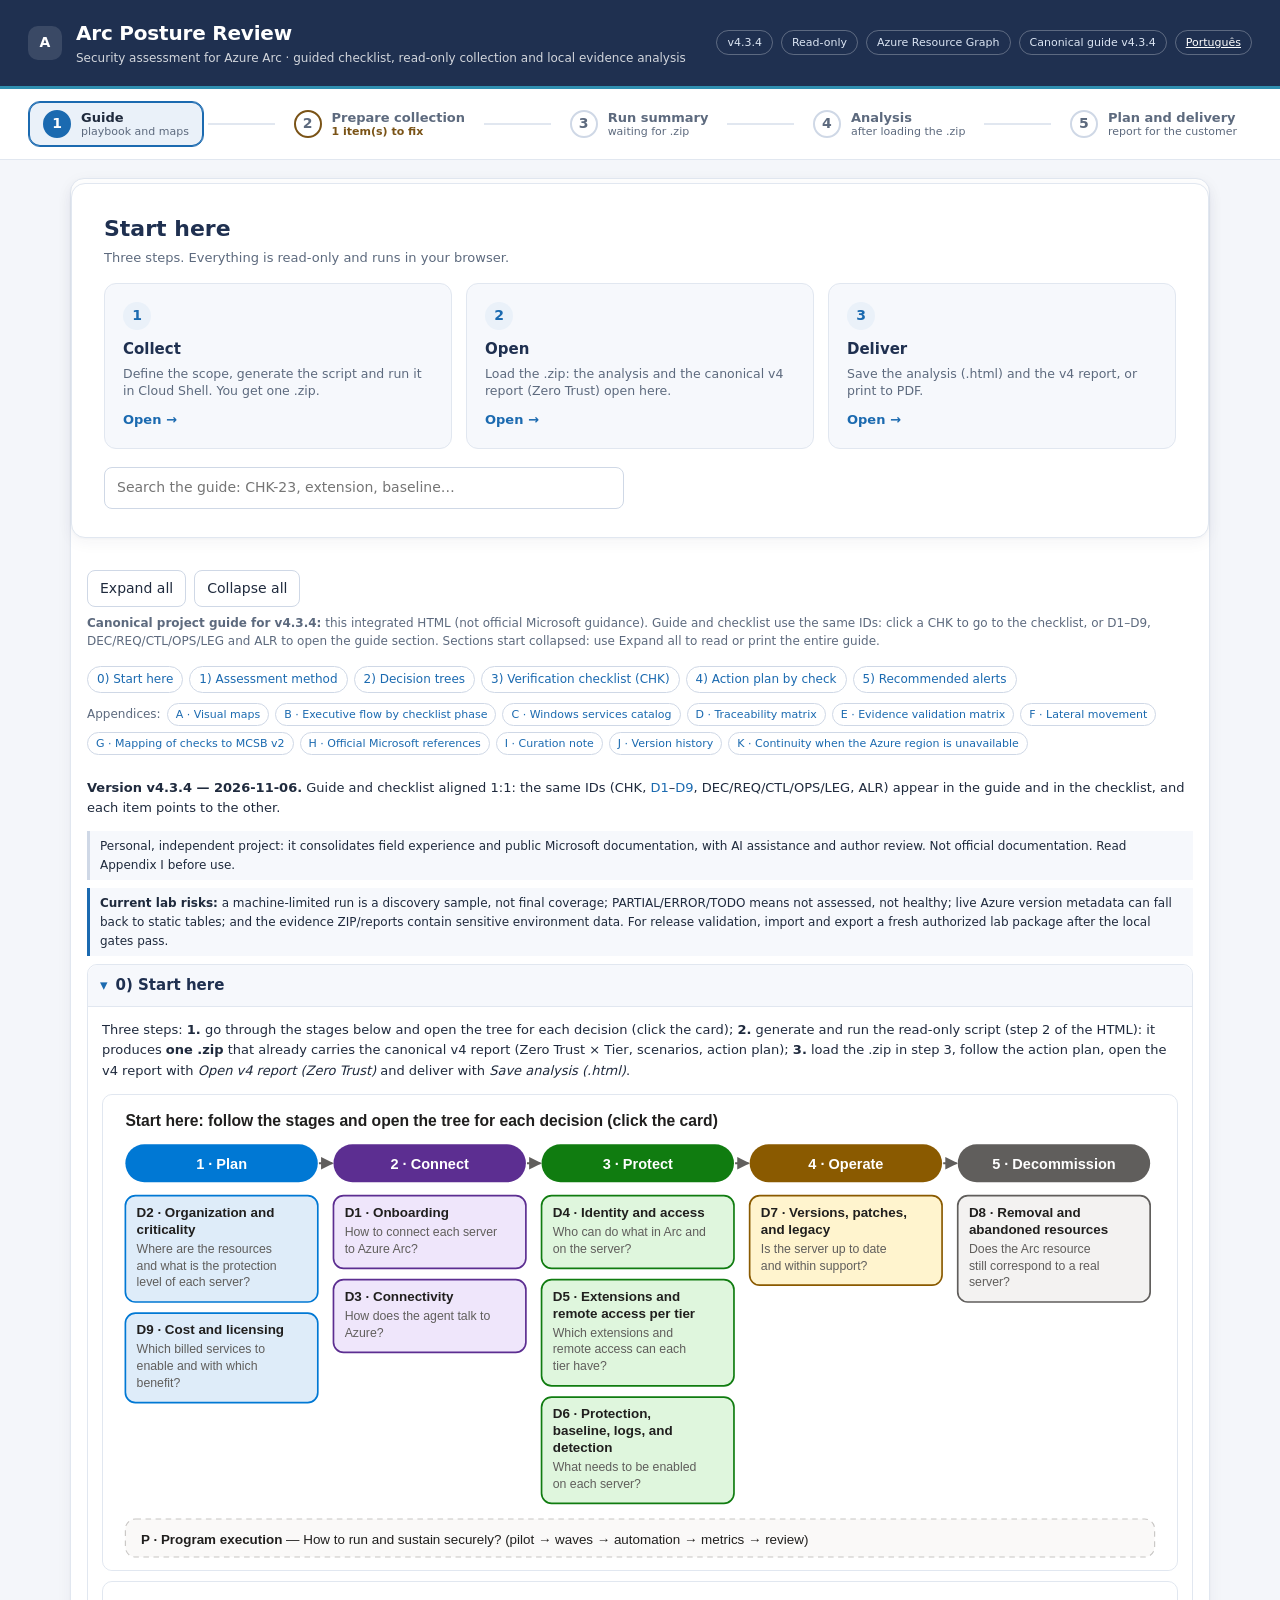
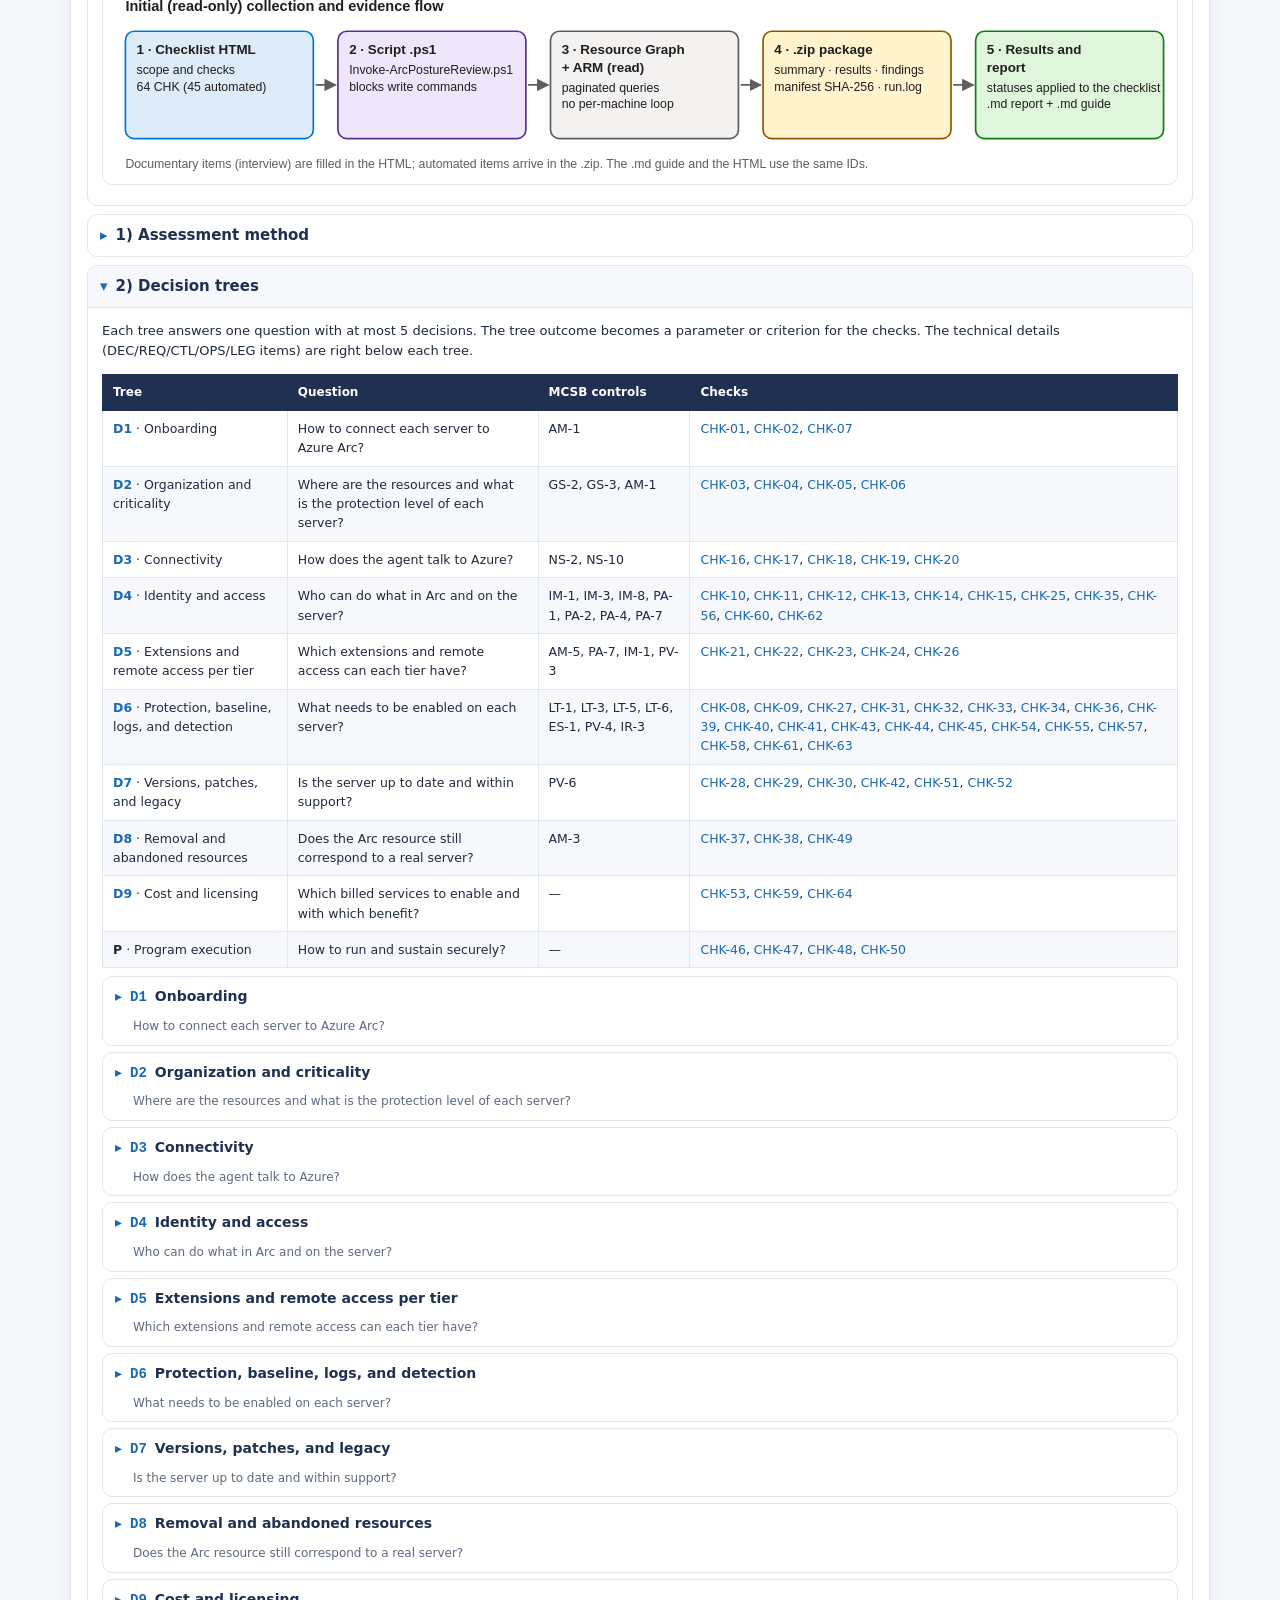
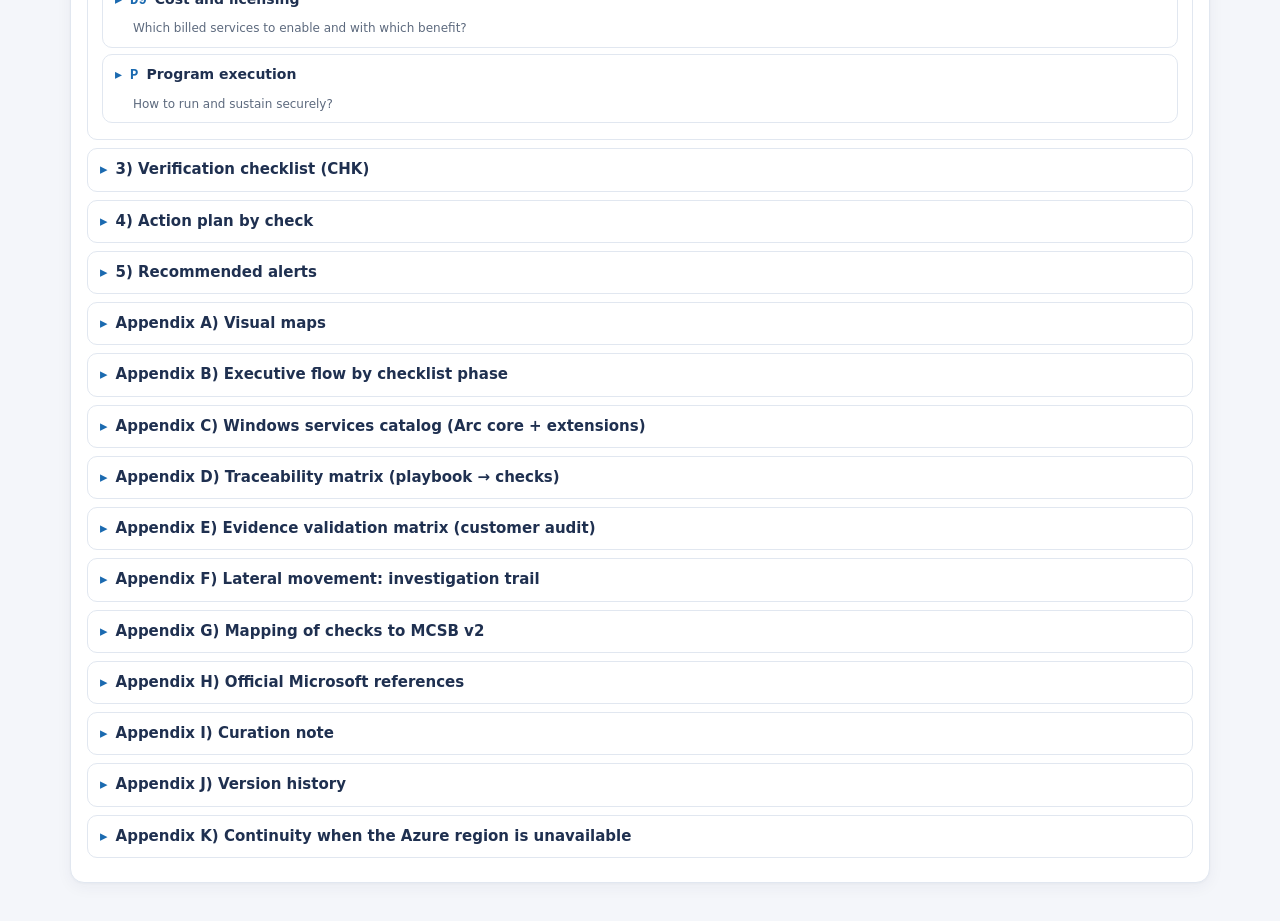
==== commit d33c95f6: "v4.3.4: claim register sourced from Microsoft pages Co-authored-by: Copilot <223556219+Copilot@users" ====
--- a/arc-posture-review.en-US.html
+++ b/arc-posture-review.en-US.html
@@ -544,7 +544,7 @@
     <h1>Arc Posture Review</h1>
     <div class="sub">Security assessment for Azure Arc · guided checklist, read-only collection and local evidence analysis</div>
   </div>
-  <div class="badges"><span class="hb" id="verBadge"></span><span class="hb">Read-only</span><span class="hb">Azure Resource Graph</span><span class="hb">Canonical guide v4.3.3</span><a class="hb" style="color:#fff;text-decoration:underline" href="arc-posture-review.pt-BR.html" hreflang="pt-BR" title="Same version in Portuguese (separate file, same folder)">Português</a></div>
+  <div class="badges"><span class="hb" id="verBadge"></span><span class="hb">Read-only</span><span class="hb">Azure Resource Graph</span><span class="hb">Canonical guide v4.3.4</span><a class="hb" style="color:#fff;text-decoration:underline" href="arc-posture-review.pt-BR.html" hreflang="pt-BR" title="Same version in Portuguese (separate file, same folder)">Português</a></div>
 </header>
 <nav class="wiz" role="tablist" aria-label="Steps">
 <button class="tab wstep" data-tab="guide" type="button" role="tab"><span class="wn">1</span><span class="wt"><b>Guide</b><small id="ws-guide">playbook and maps</small></span></button>
@@ -667,9 +667,9 @@
         <div class="gbar">
           <button class="btn" id="btnGuideOpen" type="button">Expand all</button>
           <button class="btn" id="btnGuideClose" type="button">Collapse all</button>
-          <span class="hint" style="margin:0"><b>Canonical project guide for v4.3.3:</b> this integrated HTML (not official Microsoft guidance). Guide and checklist use the same IDs: click a CHK to go to the checklist, or D1–D9, DEC/REQ/CTL/OPS/LEG and ALR to open the guide section. Sections start collapsed: use Expand all to read or print the entire guide.</span>
+          <span class="hint" style="margin:0"><b>Canonical project guide for v4.3.4:</b> this integrated HTML (not official Microsoft guidance). Guide and checklist use the same IDs: click a CHK to go to the checklist, or D1–D9, DEC/REQ/CTL/OPS/LEG and ALR to open the guide section. Sections start collapsed: use Expand all to read or print the entire guide.</span>
         </div>
-        <div class="guide"><nav class="toc"><a class="jump" data-target="g-START" tabindex="0">0) Start here</a><a class="jump" data-target="g-MET" tabindex="0">1) Assessment method</a><a class="jump" data-target="g-TREES" tabindex="0">2) Decision trees</a><a class="jump" data-target="g-CHK" tabindex="0">3) Verification checklist (CHK)</a><a class="jump" data-target="g-PLAN" tabindex="0">4) Action plan by check</a><a class="jump" data-target="g-ALR" tabindex="0">5) Recommended alerts</a></nav><nav class="toc toca"><span class="hint" style="margin:0">Appendices:</span><a class="jump" data-target="s-291" tabindex="0">A · Visual maps</a><a class="jump" data-target="s-310" tabindex="0">B · Executive flow by checklist phase</a><a class="jump" data-target="g-SVC" tabindex="0">C · Windows services catalog</a><a class="jump" data-target="s-319" tabindex="0">D · Traceability matrix</a><a class="jump" data-target="g-EVD" tabindex="0">E · Evidence validation matrix</a><a class="jump" data-target="g-LAT" tabindex="0">F · Lateral movement</a><a class="jump" data-target="s-329" tabindex="0">G · Mapping of checks to MCSB v2</a><a class="jump" data-target="s-333" tabindex="0">H · Official Microsoft references</a><a class="jump" data-target="s-369" tabindex="0">I · Curation note</a><a class="jump" data-target="s-374" tabindex="0">J · Version history</a><a class="jump" data-target="s-386" tabindex="0">K · Continuity when the Azure region is unavailable</a></nav><p><strong>Version v4.3.3 — 2026-11-06.</strong> Guide and checklist aligned 1:1: the same IDs (CHK, <a class="jump" data-target="g-D1" tabindex="0">D1</a>–<a class="jump" data-target="g-D9" tabindex="0">D9</a>, DEC/REQ/CTL/OPS/LEG, ALR) appear in the guide and in the checklist, and each item points to the other.</p><blockquote class="">Personal, independent project: it consolidates field experience and public Microsoft documentation, with AI assistance and author review. Not official documentation. Read Appendix I before use.</blockquote><blockquote class="verif"><strong>Current lab risks:</strong> a machine-limited run is a discovery sample, not final coverage; PARTIAL/ERROR/TODO means not assessed, not healthy; live Azure version metadata can fall back to static tables; and the evidence ZIP/reports contain sensitive environment data. For release validation, import and export a fresh authorized lab package after the local gates pass.</blockquote><div class="act gf gf3 open"><h3 id="g-START" class="acth" role="button" tabindex="0" aria-expanded="true">0) Start here</h3><div class="gfb"><p>Three steps: <strong>1.</strong> go through the stages below and open the tree for each decision (click the card); <strong>2.</strong> generate and run the read-only script (step 2 of the HTML): it produces <strong>one .zip</strong> that already carries the canonical v4 report (Zero Trust × Tier, scenarios, action plan); <strong>3.</strong> load the .zip in step 3, follow the action plan, open the v4 report with <em>Open v4 report (Zero Trust)</em> and deliver with <em>Save analysis (.html)</em>.</p><div class="dgwrap"><svg class="dg" viewBox="0 0 960 425" role="img" aria-label="Start here" xmlns="http://www.w3.org/2000/svg"><defs><marker id="ah" viewBox="0 0 10 10" refX="9" refY="5" markerWidth="7" markerHeight="7" orient="auto-start-reverse"><path d="M0,0 L10,5 L0,10 z" fill="#605e5c"/></marker></defs><rect x="0" y="0" width="960" height="425" rx="10" fill="#ffffff"/><text x="20" y="28" font-size="14" fill="#201f1e" text-anchor="start" font-weight="700">Start here: follow the stages and open the tree for each decision (click the card)</text><rect x="20" y="44" width="172" height="34" rx="17" fill="#0078d4"/><text x="106" y="66" font-size="13" font-weight="700" fill="#ffffff" text-anchor="middle">1 · Plan</text><line x1="193" y1="61" x2="205" y2="61" stroke="#605e5c" stroke-width="1.6" marker-end="url(#ah)"/><a data-target="g-D2" tabindex="0" style="cursor:pointer"><rect x="20" y="90" width="172" height="95" rx="9" fill="#deecf9" stroke="#0078d4" stroke-width="1.5"/><text x="30" y="109" font-size="12" font-weight="700" fill="#201f1e">D2 · Organization and</text><text x="30" y="124" font-size="12" font-weight="700" fill="#201f1e">criticality</text><text x="30" y="141" font-size="11" fill="#605e5c">Where are the resources</text><text x="30" y="156" font-size="11" fill="#605e5c">and what is the protection</text><text x="30" y="171" font-size="11" fill="#605e5c">level of each server?</text></a><a data-target="g-D9" tabindex="0" style="cursor:pointer"><rect x="20" y="195" width="172" height="80" rx="9" fill="#deecf9" stroke="#0078d4" stroke-width="1.5"/><text x="30" y="214" font-size="12" font-weight="700" fill="#201f1e">D9 · Cost and licensing</text><text x="30" y="231" font-size="11" fill="#605e5c">Which billed services to</text><text x="30" y="246" font-size="11" fill="#605e5c">enable and with which</text><text x="30" y="261" font-size="11" fill="#605e5c">benefit?</text></a><rect x="206" y="44" width="172" height="34" rx="17" fill="#5c2e91"/><text x="292" y="66" font-size="13" font-weight="700" fill="#ffffff" text-anchor="middle">2 · Connect</text><line x1="379" y1="61" x2="391" y2="61" stroke="#605e5c" stroke-width="1.6" marker-end="url(#ah)"/><a data-target="g-D1" tabindex="0" style="cursor:pointer"><rect x="206" y="90" width="172" height="65" rx="9" fill="#efe6fb" stroke="#5c2e91" stroke-width="1.5"/><text x="216" y="109" font-size="12" font-weight="700" fill="#201f1e">D1 · Onboarding</text><text x="216" y="126" font-size="11" fill="#605e5c">How to connect each server</text><text x="216" y="141" font-size="11" fill="#605e5c">to Azure Arc?</text></a><a data-target="g-D3" tabindex="0" style="cursor:pointer"><rect x="206" y="165" width="172" height="65" rx="9" fill="#efe6fb" stroke="#5c2e91" stroke-width="1.5"/><text x="216" y="184" font-size="12" font-weight="700" fill="#201f1e">D3 · Connectivity</text><text x="216" y="201" font-size="11" fill="#605e5c">How does the agent talk to</text><text x="216" y="216" font-size="11" fill="#605e5c">Azure?</text></a><rect x="392" y="44" width="172" height="34" rx="17" fill="#107c10"/><text x="478" y="66" font-size="13" font-weight="700" fill="#ffffff" text-anchor="middle">3 · Protect</text><line x1="565" y1="61" x2="577" y2="61" stroke="#605e5c" stroke-width="1.6" marker-end="url(#ah)"/><a data-target="g-D4" tabindex="0" style="cursor:pointer"><rect x="392" y="90" width="172" height="65" rx="9" fill="#dff6dd" stroke="#107c10" stroke-width="1.5"/><text x="402" y="109" font-size="12" font-weight="700" fill="#201f1e">D4 · Identity and access</text><text x="402" y="126" font-size="11" fill="#605e5c">Who can do what in Arc and</text><text x="402" y="141" font-size="11" fill="#605e5c">on the server?</text></a><a data-target="g-D5" tabindex="0" style="cursor:pointer"><rect x="392" y="165" width="172" height="95" rx="9" fill="#dff6dd" stroke="#107c10" stroke-width="1.5"/><text x="402" y="184" font-size="12" font-weight="700" fill="#201f1e">D5 · Extensions and</text><text x="402" y="199" font-size="12" font-weight="700" fill="#201f1e">remote access per tier</text><text x="402" y="216" font-size="11" fill="#605e5c">Which extensions and</text><text x="402" y="231" font-size="11" fill="#605e5c">remote access can each</text><text x="402" y="246" font-size="11" fill="#605e5c">tier have?</text></a><a data-target="g-D6" tabindex="0" style="cursor:pointer"><rect x="392" y="270" width="172" height="95" rx="9" fill="#dff6dd" stroke="#107c10" stroke-width="1.5"/><text x="402" y="289" font-size="12" font-weight="700" fill="#201f1e">D6 · Protection,</text><text x="402" y="304" font-size="12" font-weight="700" fill="#201f1e">baseline, logs, and</text><text x="402" y="319" font-size="12" font-weight="700" fill="#201f1e">detection</text><text x="402" y="336" font-size="11" fill="#605e5c">What needs to be enabled</text><text x="402" y="351" font-size="11" fill="#605e5c">on each server?</text></a><rect x="578" y="44" width="172" height="34" rx="17" fill="#8a5a00"/><text x="664" y="66" font-size="13" font-weight="700" fill="#ffffff" text-anchor="middle">4 · Operate</text><line x1="751" y1="61" x2="763" y2="61" stroke="#605e5c" stroke-width="1.6" marker-end="url(#ah)"/><a data-target="g-D7" tabindex="0" style="cursor:pointer"><rect x="578" y="90" width="172" height="80" rx="9" fill="#fff4ce" stroke="#8a5a00" stroke-width="1.5"/><text x="588" y="109" font-size="12" font-weight="700" fill="#201f1e">D7 · Versions, patches,</text><text x="588" y="124" font-size="12" font-weight="700" fill="#201f1e">and legacy</text><text x="588" y="141" font-size="11" fill="#605e5c">Is the server up to date</text><text x="588" y="156" font-size="11" fill="#605e5c">and within support?</text></a><rect x="764" y="44" width="172" height="34" rx="17" fill="#605e5c"/><text x="850" y="66" font-size="13" font-weight="700" fill="#ffffff" text-anchor="middle">5 · Decommission</text><a data-target="g-D8" tabindex="0" style="cursor:pointer"><rect x="764" y="90" width="172" height="95" rx="9" fill="#f3f2f1" stroke="#605e5c" stroke-width="1.5"/><text x="774" y="109" font-size="12" font-weight="700" fill="#201f1e">D8 · Removal and</text><text x="774" y="124" font-size="12" font-weight="700" fill="#201f1e">abandoned resources</text><text x="774" y="141" font-size="11" fill="#605e5c">Does the Arc resource</text><text x="774" y="156" font-size="11" fill="#605e5c">still correspond to a real</text><text x="774" y="171" font-size="11" fill="#605e5c">server?</text></a><a data-target="g-P" tabindex="0" style="cursor:pointer"><rect x="20" y="379" width="920" height="34" rx="9" fill="#faf9f8" stroke="#c8c6c4" stroke-dasharray="5 4"/><text x="34" y="401" font-size="12" fill="#201f1e"><tspan font-weight="700">P · Program execution</tspan> — How to run and sustain securely? (pilot → waves → automation → metrics → review)</text></a></svg></div><div class="dgwrap"><svg class="dg" viewBox="0 0 960 180" role="img" aria-label="Collection flow" xmlns="http://www.w3.org/2000/svg"><defs><marker id="ah" viewBox="0 0 10 10" refX="9" refY="5" markerWidth="7" markerHeight="7" orient="auto-start-reverse"><path d="M0,0 L10,5 L0,10 z" fill="#605e5c"/></marker></defs><rect x="0" y="0" width="960" height="180" rx="10" fill="#ffffff"/><text x="20" y="26" font-size="13" fill="#201f1e" text-anchor="start" font-weight="700">Initial (read-only) collection and evidence flow</text><rect x="20" y="44" width="168" height="96" rx="8" fill="#deecf9" stroke="#0078d4" stroke-width="1.5"/><text x="30" y="64" font-size="12" font-weight="700" fill="#201f1e">1 · Checklist HTML</text><text x="30" y="82" font-size="11" fill="#201f1e">scope and checks</text><text x="30" y="97" font-size="11" fill="#201f1e">64 CHK (45 automated)</text><line x1="190" y1="92" x2="208" y2="92" stroke="#605e5c" stroke-width="1.6" marker-end="url(#ah)"/><rect x="210" y="44" width="168" height="96" rx="8" fill="#efe6fb" stroke="#5c2e91" stroke-width="1.5"/><text x="220" y="64" font-size="12" font-weight="700" fill="#201f1e">2 · Script .ps1</text><text x="220" y="82" font-size="11" fill="#201f1e">Invoke-ArcPostureReview.ps1</text><text x="220" y="97" font-size="11" fill="#201f1e">blocks write commands</text><line x1="380" y1="92" x2="398" y2="92" stroke="#605e5c" stroke-width="1.6" marker-end="url(#ah)"/><rect x="400" y="44" width="168" height="96" rx="8" fill="#f3f2f1" stroke="#605e5c" stroke-width="1.5"/><text x="410" y="64" font-size="12" font-weight="700" fill="#201f1e">3 · Resource Graph</text><text x="410" y="80" font-size="12" font-weight="700" fill="#201f1e">+ ARM (read)</text><text x="410" y="98" font-size="11" fill="#201f1e">paginated queries</text><text x="410" y="113" font-size="11" fill="#201f1e">no per-machine loop</text><line x1="570" y1="92" x2="588" y2="92" stroke="#605e5c" stroke-width="1.6" marker-end="url(#ah)"/><rect x="590" y="44" width="168" height="96" rx="8" fill="#fff4ce" stroke="#8a5a00" stroke-width="1.5"/><text x="600" y="64" font-size="12" font-weight="700" fill="#201f1e">4 · .zip package</text><text x="600" y="82" font-size="11" fill="#201f1e">summary · results · findings</text><text x="600" y="97" font-size="11" fill="#201f1e">manifest SHA-256 · run.log</text><line x1="760" y1="92" x2="778" y2="92" stroke="#605e5c" stroke-width="1.6" marker-end="url(#ah)"/><rect x="780" y="44" width="168" height="96" rx="8" fill="#dff6dd" stroke="#107c10" stroke-width="1.5"/><text x="790" y="64" font-size="12" font-weight="700" fill="#201f1e">5 · Results and</text><text x="790" y="80" font-size="12" font-weight="700" fill="#201f1e">report</text><text x="790" y="98" font-size="11" fill="#201f1e">statuses applied to the checklist</text><text x="790" y="113" font-size="11" fill="#201f1e">.md report + .md guide</text><text x="20" y="166" font-size="11" fill="#605e5c" text-anchor="start">Documentary items (interview) are filled in the HTML; automated items arrive in the .zip. The .md guide and the HTML use the same IDs.</text></svg></div></div></div><div class="act gf gf3"><h3 id="g-MET" class="acth" role="button" tabindex="0" aria-expanded="false">1) Assessment method</h3><div class="gfb" hidden><p>The kit follows the public Microsoft practice to <strong>sustain the security posture</strong> from the <a href="https://learn.microsoft.com/en-us/azure/cloud-adoption-framework/secure/overview" target="_blank" rel="noopener">Cloud Adoption Framework — Secure</a>: recurring assessment, prioritized remediation, control automation and evidence-based reporting. The measurement standard is the <a href="https://learn.microsoft.com/en-us/security/benchmark/azure/overview" target="_blank" rel="noopener">Microsoft Cloud Security Benchmark (MCSB)</a>, the default Defender for Cloud benchmark, whose controls map to <strong>CIS Controls v8.1</strong>, <strong>NIST SP 800-53 Rev.5</strong>, <strong>PCI-DSS v4</strong>, <strong>NIST CSF 2.0</strong>, <strong>ISO 27001:2022</strong> and <strong>SOC 2</strong>. The IDs used are from <strong>MCSB v2</strong> (preview, supersedes v1). The published <a href="https://learn.microsoft.com/en-us/security/benchmark/azure/baselines/azure-arc-enabled-servers-security-baseline" target="_blank" rel="noopener">Arc-enabled servers security baseline</a> still uses v1; because control IDs are kept across versions (v2 removed the Governance and strategy domain and added DevOps and AI), the <in>In the Arc baseline?</em> column remains valid.</p><div class="act gf gf4"><h4 id="s-8" class="acth" role="button" tabindex="0" aria-expanded="false">1.1 Applied cycle</h4><div class="gfb" hidden><div class="tw"><table class="gt"><thead><tr><th>Cycle stage</th><th>What the kit does</th><th>Where</th></tr></thead><tbody><tr><td><strong>Assess</strong></td><td>Read-only collection + documentary items</td><td>Steps 2 and 3 of the HTML</td></tr><tr><td><strong>Measure</strong></td><td>Status per check, grouped by layer and MCSB control; Defender Secure Score</td><td>Step 4 (Analysis)</td></tr><tr><td><strong>Prioritize</strong></td><td>Severity × criticality (tier) × I/C/M timeline</td><td>What to do now / Action plan</td></tr><tr><td><strong>Remediate and automate</strong></td><td>Steps per check; Azure Policy and alerts <a class="jump" data-target="g-ALR-01" tabindex="0">ALR-01</a>..09</td><td>Action plan and Alerts</td></tr><tr><td><strong>Report</strong></td><td>Report with evidence; new collection to compare before × after</td><td>Step 5 (Plan and delivery)</td></tr></tbody></table></div></div></div><div class="act gf gf4"><h4 id="s-10" class="acth" role="button" tabindex="0" aria-expanded="false">1.2 Assessment layers</h4><div class="gfb" hidden><p>Each check belongs to a layer. Only layers 1 to 3 measure compliance; layer 4 measures adherence to customer decisions.</p><div class="tw"><table class="gt"><thead><tr><th>Layer</th><th>Meaning</th><th>Counts toward compliance?</th><th>Checks</th></tr></thead><tbody><tr><td>1 · MCSB</td><td>Microsoft Cloud Security Benchmark control, measured by Defender for Cloud or by the collection</td><td>Yes</td><td>26</td></tr><tr><td>2 · OS baseline</td><td>Windows/Linux security baseline, audited by Machine Configuration</td><td>Yes</td><td>5</td></tr><tr><td>3 · Arc requirement</td><td>Documented product requirement (support, ESU, network, extensions, removal)</td><td>Yes (own indicator)</td><td>17</td></tr><tr><td>4 · Customer decision</td><td>Parameter decided by the customer (tier, regions, tags, retention, usage per tier)</td><td>No: measures adherence to the decision</td><td>10</td></tr><tr><td>P · Program</td><td>Program execution (pilot, waves, automation, review)</td><td>No</td><td>4</td></tr><tr><td>F · FinOps</td><td>Cost and licensing</td><td>No</td><td>2</td></tr></tbody></table></div><ul><li>Official source for the measurement: <a href="https://learn.microsoft.com/en-us/azure/defender-for-cloud/regulatory-compliance-dashboard" target="_blank" rel="noopener">Defender for Cloud regulatory compliance dashboard</a> (MCSB), <a href="https://learn.microsoft.com/en-us/azure/defender-for-cloud/secure-score-security-controls" target="_blank" rel="noopener">Secure Score</a> and <a href="https://learn.microsoft.com/en-us/azure/governance/machine-configuration/overview" target="_blank" rel="noopener">Machine Configuration</a> for the OS baseline.</li><li>Controls listed in the Arc-enabled servers baseline: NS-1, NS-2, IM-1, IM-3, IM-8, PA-1, PA-7, DP-1, DP-3, DP-4, AM-2, LT-1, LT-4, BR-1. The others (PV, ES, LT-3/5/6, IR) apply to the server and to operations.</li><li>The kit index follows the <a href="https://learn.microsoft.com/en-us/azure/defender-for-cloud/secure-score-security-controls" target="_blank" rel="noopener">Secure Score</a> model: each control is worth points by severity weight (High 3, Medium 2, Low 1) and scores by the share of healthy machines; checks with the same cause (for example, MDE missing in <a class="jump" data-target="item-CHK-32" tabindex="0">CHK-32</a> and <a class="jump" data-target="item-CHK-57" tabindex="0">CHK-57</a>) form one control and count once; controls without assessment are left out; the gain of each action matches the Secure Score potential increase. When the finding is not per machine, PASS = 100%, WARN = 50%, FAIL = 0.</li><li>The MCSB control table follows the regulatory compliance dashboard: a control is met when all of its checks pass.</li><li>The index is a reading aid: it <strong>does not replace</strong> Secure Score or the Defender for Cloud MCSB compliance.</li></ul></div></div><div class="act gf gf4"><h4 id="s-14" class="acth" role="button" tabindex="0" aria-expanded="false">1.3 How to read the IDs and status</h4><div class="gfb" hidden><div class="tw"><table class="gt"><thead><tr><th>Prefix</th><th>Meaning</th><th>Where it appears</th></tr></thead><tbody><tr><td><strong><a class="jump" data-target="g-D1" tabindex="0">D1</a>–<a class="jump" data-target="g-D9" tabindex="0">D9</a>, P</strong></td><td>Decision tree (or program execution)</td><td>Section 2</td></tr><tr><td><strong>DEC / REQ / CTL / OPS / LEG</strong></td><td>Playbook item (decision, prerequisite, control, operation, legacy)</td><td>Details within each tree</td></tr><tr><td><strong>CHK-xx</strong></td><td>HTML checklist check (automated by the script or documentary with the customer)</td><td>Section 3 and in the HTML</td></tr><tr><td><strong>ALR-xx</strong></td><td>Recommended alert</td><td>Section 5</td></tr></tbody></table></div><ul><li>Each playbook item ends with <strong>Verified by</strong> (CHKs that prove the item); each CHK lists the layer, the MCSB control, the tree and the playbook references.</li><li>Status: <strong>PASS</strong>, <strong>WARN</strong>, <strong>FAIL</strong>, <strong>INFO</strong>, <strong>N/A</strong>, <strong>ERROR</strong> (collection failed), <strong>PARTIAL</strong> (the evidence cannot support a conclusion, for example missing permission in part of the scope) and <strong>TODO</strong> (pending documentary check).</li><li>Reading results: PASS, WARN and FAIL are measured against each check's criterion; they are not a statement that a practice is insecure. WARN is usually an improvement or hardening opportunity. FAIL is a condition observed with enough evidence (for example NonCompliant, an expired agent or a Free Defender tier). PARTIAL, N/A and TODO mean the evidence is incomplete, not applicable or documentary: they are collection tasks, never findings. The v4 report shows these as Verified gap, Improvement opportunity and Not verified.</li><li>Automated checks are assessed by the read-only script; documentary checks, through interview or evidence with the customer.</li></ul></div></div></div></div><div class="act gf gf3 open"><h3 id="g-TREES" class="acth" role="button" tabindex="0" aria-expanded="true">2) Decision trees</h3><div class="gfb"><p>Each tree answers one question with at most 5 decisions. The tree outcome becomes a parameter or criterion for the checks. The technical details (DEC/REQ/CTL/OPS/LEG items) are right below each tree.</p><div class="tw"><table class="gt"><thead><tr><th>Tree</th><th>Question</th><th>MCSB controls</th><th>Checks</th></tr></thead><tbody><tr><td><strong><a class="jump" data-target="g-D1" tabindex="0">D1</a></strong> · Onboarding</td><td>How to connect each server to Azure Arc?</td><td>AM-1</td><td><a class="jump" data-target="item-CHK-01" tabindex="0">CHK-01</a>, <a class="jump" data-target="item-CHK-02" tabindex="0">CHK-02</a>, <a class="jump" data-target="item-CHK-07" tabindex="0">CHK-07</a></td></tr><tr><td><strong><a class="jump" data-target="g-D2" tabindex="0">D2</a></strong> · Organization and criticality</td><td>Where are the resources and what is the protection level of each server?</td><td>GS-2, GS-3, AM-1</td><td><a class="jump" data-target="item-CHK-03" tabindex="0">CHK-03</a>, <a class="jump" data-target="item-CHK-04" tabindex="0">CHK-04</a>, <a class="jump" data-target="item-CHK-05" tabindex="0">CHK-05</a>, <a class="jump" data-target="item-CHK-06" tabindex="0">CHK-06</a></td></tr><tr><td><strong><a class="jump" data-target="g-D3" tabindex="0">D3</a></strong> · Connectivity</td><td>How does the agent talk to Azure?</td><td>NS-2, NS-10</td><td><a class="jump" data-target="item-CHK-16" tabindex="0">CHK-16</a>, <a class="jump" data-target="item-CHK-17" tabindex="0">CHK-17</a>, <a class="jump" data-target="item-CHK-18" tabindex="0">CHK-18</a>, <a class="jump" data-target="item-CHK-19" tabindex="0">CHK-19</a>, <a class="jump" data-target="item-CHK-20" tabindex="0">CHK-20</a></td></tr><tr><td><strong><a class="jump" data-target="g-D4" tabindex="0">D4</a></strong> · Identity and access</td><td>Who can do what in Arc and on the server?</td><td>IM-1, IM-3, IM-8, PA-1, PA-2, PA-4, PA-7</td><td><a class="jump" data-target="item-CHK-10" tabindex="0">CHK-10</a>, <a class="jump" data-target="item-CHK-11" tabindex="0">CHK-11</a>, <a class="jump" data-target="item-CHK-12" tabindex="0">CHK-12</a>, <a class="jump" data-target="item-CHK-13" tabindex="0">CHK-13</a>, <a class="jump" data-target="item-CHK-14" tabindex="0">CHK-14</a>, <a class="jump" data-target="item-CHK-15" tabindex="0">CHK-15</a>, <a class="jump" data-target="item-CHK-25" tabindex="0">CHK-25</a>, <a class="jump" data-target="item-CHK-35" tabindex="0">CHK-35</a>, <a class="jump" data-target="item-CHK-56" tabindex="0">CHK-56</a>, <a class="jump" data-target="item-CHK-60" tabindex="0">CHK-60</a>, <a class="jump" data-target="item-CHK-62" tabindex="0">CHK-62</a></td></tr><tr><td><strong><a class="jump" data-target="g-D5" tabindex="0">D5</a></strong> · Extensions and remote access per tier</td><td>Which extensions and remote access can each tier have?</td><td>AM-5, PA-7, IM-1, PV-3</td><td><a class="jump" data-target="item-CHK-21" tabindex="0">CHK-21</a>, <a class="jump" data-target="item-CHK-22" tabindex="0">CHK-22</a>, <a class="jump" data-target="item-CHK-23" tabindex="0">CHK-23</a>, <a class="jump" data-target="item-CHK-24" tabindex="0">CHK-24</a>, <a class="jump" data-target="item-CHK-26" tabindex="0">CHK-26</a></td></tr><tr><td><strong><a class="jump" data-target="g-D6" tabindex="0">D6</a></strong> · Protection, baseline, logs, and detection</td><td>What needs to be enabled on each server?</td><td>LT-1, LT-3, LT-5, LT-6, ES-1, PV-4, IR-3</td><td><a class="jump" data-target="item-CHK-08" tabindex="0">CHK-08</a>, <a class="jump" data-target="item-CHK-09" tabindex="0">CHK-09</a>, <a class="jump" data-target="item-CHK-27" tabindex="0">CHK-27</a>, <a class="jump" data-target="item-CHK-31" tabindex="0">CHK-31</a>, <a class="jump" data-target="item-CHK-32" tabindex="0">CHK-32</a>, <a class="jump" data-target="item-CHK-33" tabindex="0">CHK-33</a>, <a class="jump" data-target="item-CHK-34" tabindex="0">CHK-34</a>, <a class="jump" data-target="item-CHK-36" tabindex="0">CHK-36</a>, <a class="jump" data-target="item-CHK-39" tabindex="0">CHK-39</a>, <a class="jump" data-target="item-CHK-40" tabindex="0">CHK-40</a>, <a class="jump" data-target="item-CHK-41" tabindex="0">CHK-41</a>, <a class="jump" data-target="item-CHK-43" tabindex="0">CHK-43</a>, <a class="jump" data-target="item-CHK-44" tabindex="0">CHK-44</a>, <a class="jump" data-target="item-CHK-45" tabindex="0">CHK-45</a>, <a class="jump" data-target="item-CHK-54" tabindex="0">CHK-54</a>, <a class="jump" data-target="item-CHK-55" tabindex="0">CHK-55</a>, <a class="jump" data-target="item-CHK-57" tabindex="0">CHK-57</a>, <a class="jump" data-target="item-CHK-58" tabindex="0">CHK-58</a>, <a class="jump" data-target="item-CHK-61" tabindex="0">CHK-61</a>, <a class="jump" data-target="item-CHK-63" tabindex="0">CHK-63</a></td></tr><tr><td><strong><a class="jump" data-target="g-D7" tabindex="0">D7</a></strong> · Versions, patches, and legacy</td><td>Is the server up to date and within support?</td><td>PV-6</td><td><a class="jump" data-target="item-CHK-28" tabindex="0">CHK-28</a>, <a class="jump" data-target="item-CHK-29" tabindex="0">CHK-29</a>, <a class="jump" data-target="item-CHK-30" tabindex="0">CHK-30</a>, <a class="jump" data-target="item-CHK-42" tabindex="0">CHK-42</a>, <a class="jump" data-target="item-CHK-51" tabindex="0">CHK-51</a>, <a class="jump" data-target="item-CHK-52" tabindex="0">CHK-52</a></td></tr><tr><td><strong><a class="jump" data-target="g-D8" tabindex="0">D8</a></strong> · Removal and abandoned resources</td><td>Does the Arc resource still correspond to a real server?</td><td>AM-3</td><td><a class="jump" data-target="item-CHK-37" tabindex="0">CHK-37</a>, <a class="jump" data-target="item-CHK-38" tabindex="0">CHK-38</a>, <a class="jump" data-target="item-CHK-49" tabindex="0">CHK-49</a></td></tr><tr><td><strong><a class="jump" data-target="g-D9" tabindex="0">D9</a></strong> · Cost and licensing</td><td>Which billed services to enable and with which benefit?</td><td>—</td><td><a class="jump" data-target="item-CHK-53" tabindex="0">CHK-53</a>, <a class="jump" data-target="item-CHK-59" tabindex="0">CHK-59</a>, <a class="jump" data-target="item-CHK-64" tabindex="0">CHK-64</a></td></tr><tr><td><strong>P</strong> · Program execution</td><td>How to run and sustain securely?</td><td>—</td><td><a class="jump" data-target="item-CHK-46" tabindex="0">CHK-46</a>, <a class="jump" data-target="item-CHK-47" tabindex="0">CHK-47</a>, <a class="jump" data-target="item-CHK-48" tabindex="0">CHK-48</a>, <a class="jump" data-target="item-CHK-50" tabindex="0">CHK-50</a></td></tr></tbody></table></div><div class="act gf gf4"><h4 id="g-D1" class="acth" role="button" tabindex="0" aria-expanded="false"><span class="pid">D1</span> Onboarding<span class="gq">How to connect each server to Azure Arc?</span></h4><div class="gfb" hidden><p><div class="dgwrap"><svg class="dg" viewBox="0 0 960 496" role="img" aria-label="D1 Onboarding" xmlns="http://www.w3.org/2000/svg"><defs><marker id="ah" viewBox="0 0 10 10" refX="9" refY="5" markerWidth="7" markerHeight="7" orient="auto-start-reverse"><path d="M0,0 L10,5 L0,10 z" fill="#605e5c"/></marker></defs><rect x="0" y="0" width="960" height="496" rx="10" fill="#ffffff"/><text x="20" y="28" font-size="15" fill="#201f1e" text-anchor="start" font-weight="700">D1 · Onboarding</text><text x="20" y="48" font-size="12" fill="#605e5c" text-anchor="start">How to connect each server to Azure Arc?</text><rect x="20" y="66" width="360" height="32" rx="9" fill="#deecf9" stroke="#0078d4" stroke-width="1.5"/><circle cx="38" cy="82" r="11" fill="#0078d4"/><text x="38" y="86" font-size="12" font-weight="700" fill="#ffffff" text-anchor="middle">1</text><text x="56" y="86" font-size="12" fill="#201f1e" font-weight="700">Is the machine a VM in Azure?</text><rect x="440" y="66" width="500" height="32" rx="9" fill="#dff6dd" stroke="#107c10" stroke-width="1.5"/><text x="452" y="86" font-size="12" fill="#201f1e">Do not connect to Arc: use the native VM capabilities</text><line x1="382" y1="82" x2="438" y2="82" stroke="#107c10" stroke-width="1.6" marker-end="url(#ah)"/><text x="392" y="77" font-size="11" fill="#107c10" text-anchor="start" font-weight="700">Yes</text><line x1="60" y1="98" x2="60" y2="118" stroke="#605e5c" stroke-width="1.6" marker-end="url(#ah)"/><text x="68" y="112" font-size="11" fill="#605e5c" text-anchor="start" font-weight="700">No</text><rect x="20" y="120" width="360" height="48" rx="9" fill="#deecf9" stroke="#0078d4" stroke-width="1.5"/><circle cx="38" cy="144" r="11" fill="#0078d4"/><text x="38" y="148" font-size="12" font-weight="700" fill="#ffffff" text-anchor="middle">2</text><text x="56" y="140" font-size="12" fill="#201f1e" font-weight="700">Is it in AWS/GCP and do you want automatic</text><text x="56" y="156" font-size="12" fill="#201f1e" font-weight="700">discovery?</text><rect x="440" y="120" width="500" height="32" rx="9" fill="#dff6dd" stroke="#107c10" stroke-width="1.5"/><text x="452" y="140" font-size="12" fill="#201f1e">Multicloud connector</text><line x1="382" y1="136" x2="438" y2="136" stroke="#107c10" stroke-width="1.6" marker-end="url(#ah)"/><text x="392" y="131" font-size="11" fill="#107c10" text-anchor="start" font-weight="700">Yes</text><line x1="60" y1="168" x2="60" y2="188" stroke="#605e5c" stroke-width="1.6" marker-end="url(#ah)"/><text x="68" y="182" font-size="11" fill="#605e5c" text-anchor="start" font-weight="700">No</text><rect x="20" y="190" width="360" height="32" rx="9" fill="#deecf9" stroke="#0078d4" stroke-width="1.5"/><circle cx="38" cy="206" r="11" fill="#0078d4"/><text x="38" y="210" font-size="12" font-weight="700" fill="#ffffff" text-anchor="middle">3</text><text x="56" y="210" font-size="12" fill="#201f1e" font-weight="700">Is it on Azure Local?</text><rect x="440" y="190" width="500" height="32" rx="9" fill="#dff6dd" stroke="#107c10" stroke-width="1.5"/><text x="452" y="210" font-size="12" fill="#201f1e">Already integrated with Arc (Distributed location)</text><line x1="382" y1="206" x2="438" y2="206" stroke="#107c10" stroke-width="1.6" marker-end="url(#ah)"/><text x="392" y="201" font-size="11" fill="#107c10" text-anchor="start" font-weight="700">Yes</text><line x1="60" y1="222" x2="60" y2="242" stroke="#605e5c" stroke-width="1.6" marker-end="url(#ah)"/><text x="68" y="236" font-size="11" fill="#605e5c" text-anchor="start" font-weight="700">No</text><rect x="20" y="244" width="360" height="48" rx="9" fill="#deecf9" stroke="#0078d4" stroke-width="1.5"/><circle cx="38" cy="268" r="11" fill="#0078d4"/><text x="38" y="272" font-size="12" font-weight="700" fill="#ffffff" text-anchor="middle">4</text><text x="56" y="264" font-size="12" fill="#201f1e" font-weight="700">Is it a vCenter/SCVMM VM and do you want to</text><text x="56" y="280" font-size="12" fill="#201f1e" font-weight="700">operate it through the host?</text><rect x="440" y="244" width="500" height="32" rx="9" fill="#dff6dd" stroke="#107c10" stroke-width="1.5"/><text x="452" y="264" font-size="12" fill="#201f1e">On-prem management platform</text><line x1="382" y1="260" x2="438" y2="260" stroke="#107c10" stroke-width="1.6" marker-end="url(#ah)"/><text x="392" y="255" font-size="11" fill="#107c10" text-anchor="start" font-weight="700">Yes</text><rect x="440" y="284" width="500" height="32" rx="9" fill="#f3f2f1" stroke="#605e5c" stroke-width="1.5"/><text x="452" y="304" font-size="12" fill="#201f1e">Any environment script (at scale: service principal, OPS-03)</text><path d="M200 292 H200 V300 H438" fill="none" stroke="#605e5c" stroke-width="1.6" marker-end="url(#ah)"/><text x="208" y="295" font-size="11" fill="#605e5c" text-anchor="start" font-weight="700">No</text><rect x="20" y="338" width="360" height="32" rx="9" fill="#deecf9" stroke="#0078d4" stroke-width="1.5"/><circle cx="38" cy="354" r="11" fill="#0078d4"/><text x="38" y="358" font-size="12" font-weight="700" fill="#ffffff" text-anchor="middle">5</text><text x="56" y="358" font-size="12" fill="#201f1e" font-weight="700">Has SQL Server?</text><rect x="440" y="338" width="500" height="32" rx="9" fill="#dff6dd" stroke="#107c10" stroke-width="1.5"/><text x="452" y="358" font-size="12" fill="#201f1e">SQL Server onboarding (agent + SQL extension)</text><line x1="382" y1="354" x2="438" y2="354" stroke="#107c10" stroke-width="1.6" marker-end="url(#ah)"/><text x="392" y="349" font-size="11" fill="#107c10" text-anchor="start" font-weight="700">Yes</text><rect x="440" y="378" width="500" height="32" rx="9" fill="#f3f2f1" stroke="#605e5c" stroke-width="1.5"/><text x="452" y="398" font-size="12" fill="#201f1e">Agent only</text><path d="M200 370 H200 V394 H438" fill="none" stroke="#605e5c" stroke-width="1.6" marker-end="url(#ah)"/><text x="208" y="389" font-size="11" fill="#605e5c" text-anchor="start" font-weight="700">No</text><rect x="20" y="432" width="920" height="32" rx="9" fill="#fff4ce" stroke="#8a5a00" stroke-width="1.5"/><text x="32" y="452" font-size="12" fill="#201f1e">Expected result: Method per server group recorded; providers registered; eligible OS.</text><text x="20" y="480" font-size="11" fill="#605e5c" text-anchor="start">MCSB controls: AM-1 · Details: DEC-01, DEC-02, REQ-01, REQ-05</text></svg></div><ul><li><strong>Verified by:</strong> <a class="jump" data-target="item-CHK-01" tabindex="0">CHK-01</a>, <a class="jump" data-target="item-CHK-02" tabindex="0">CHK-02</a>, <a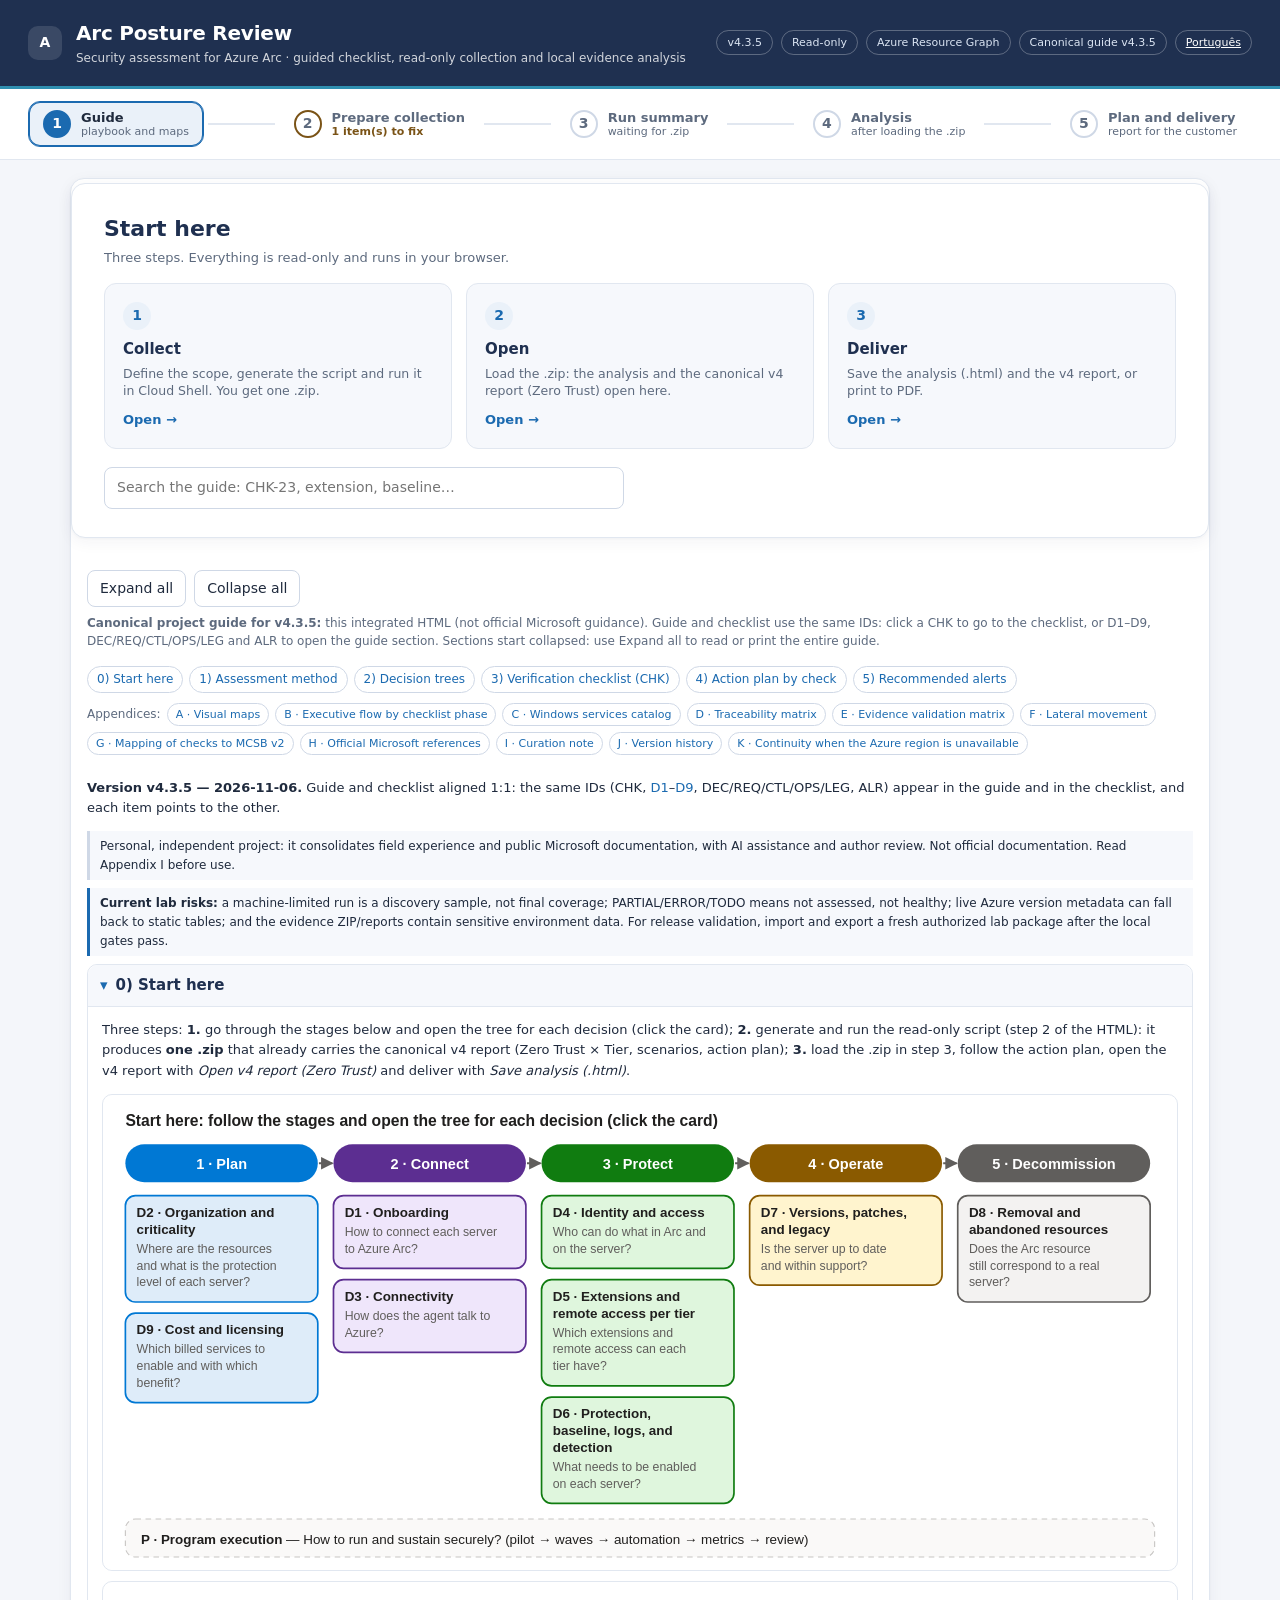
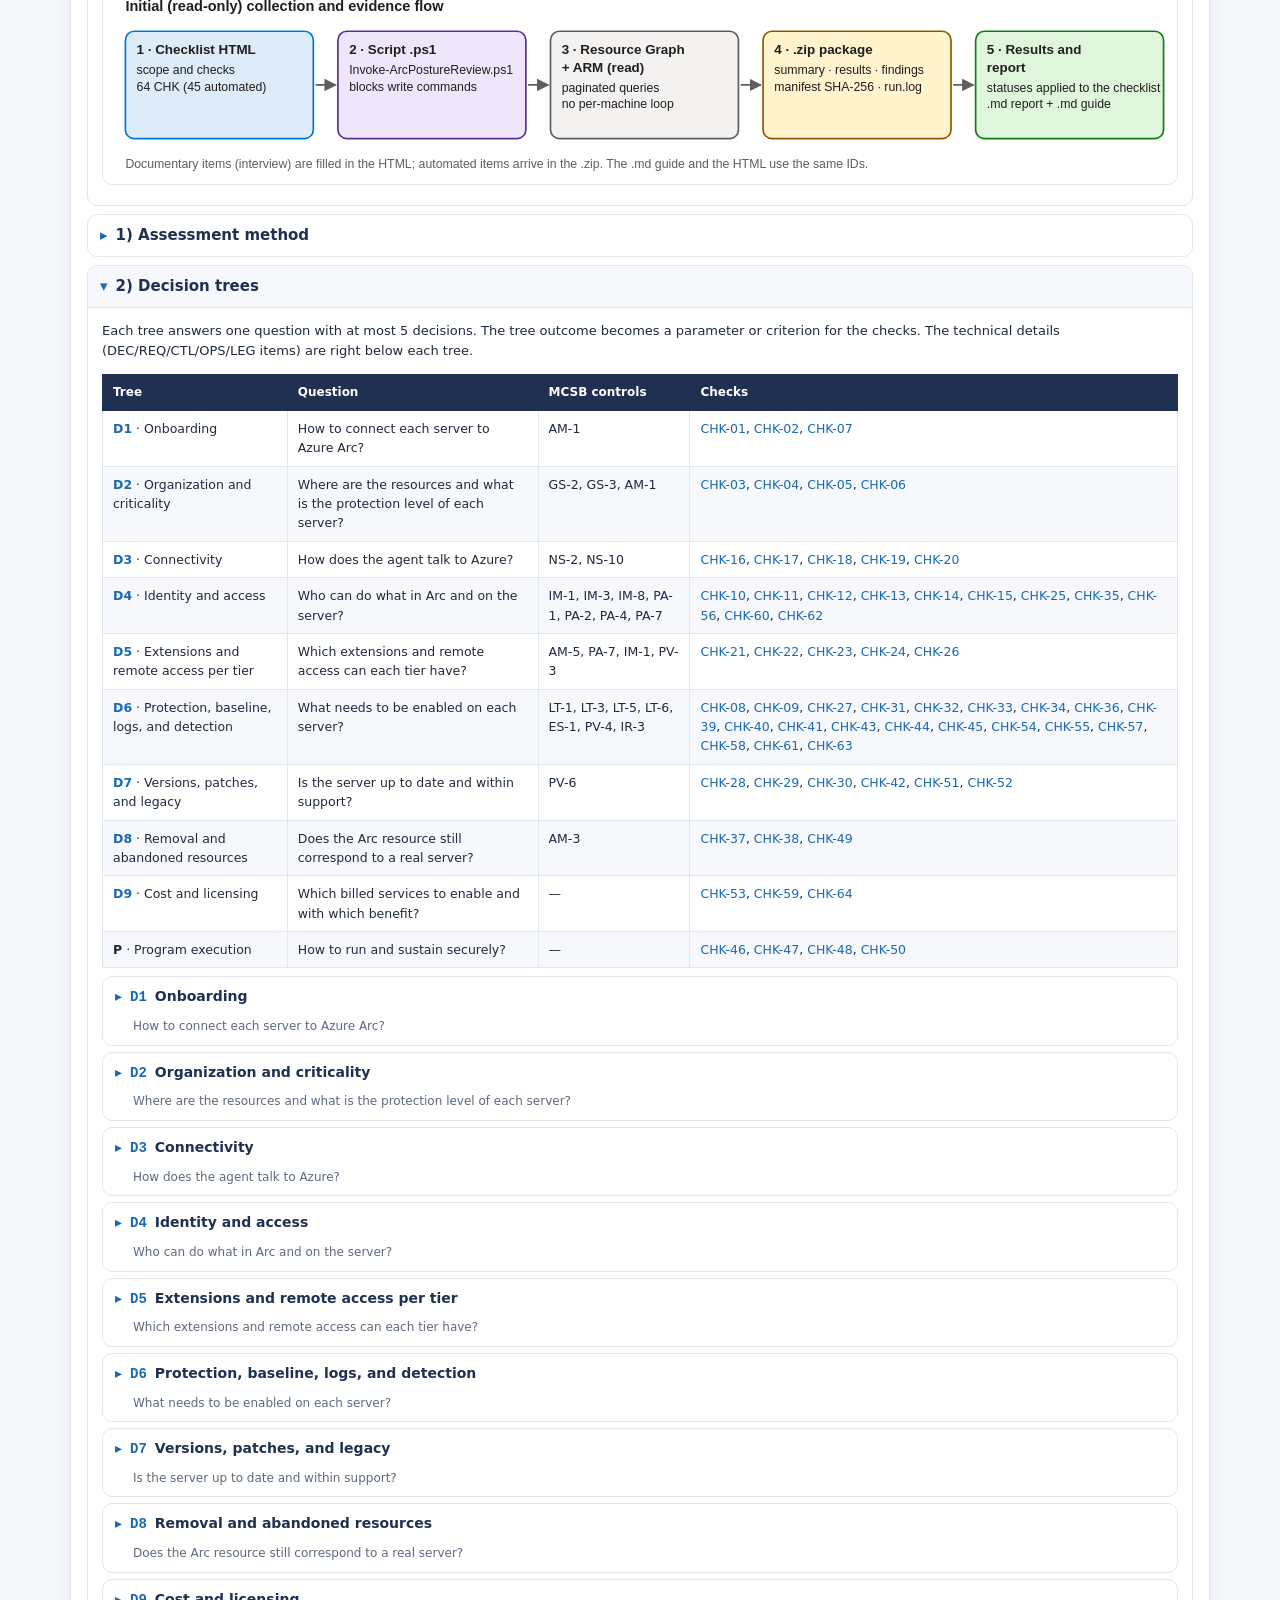
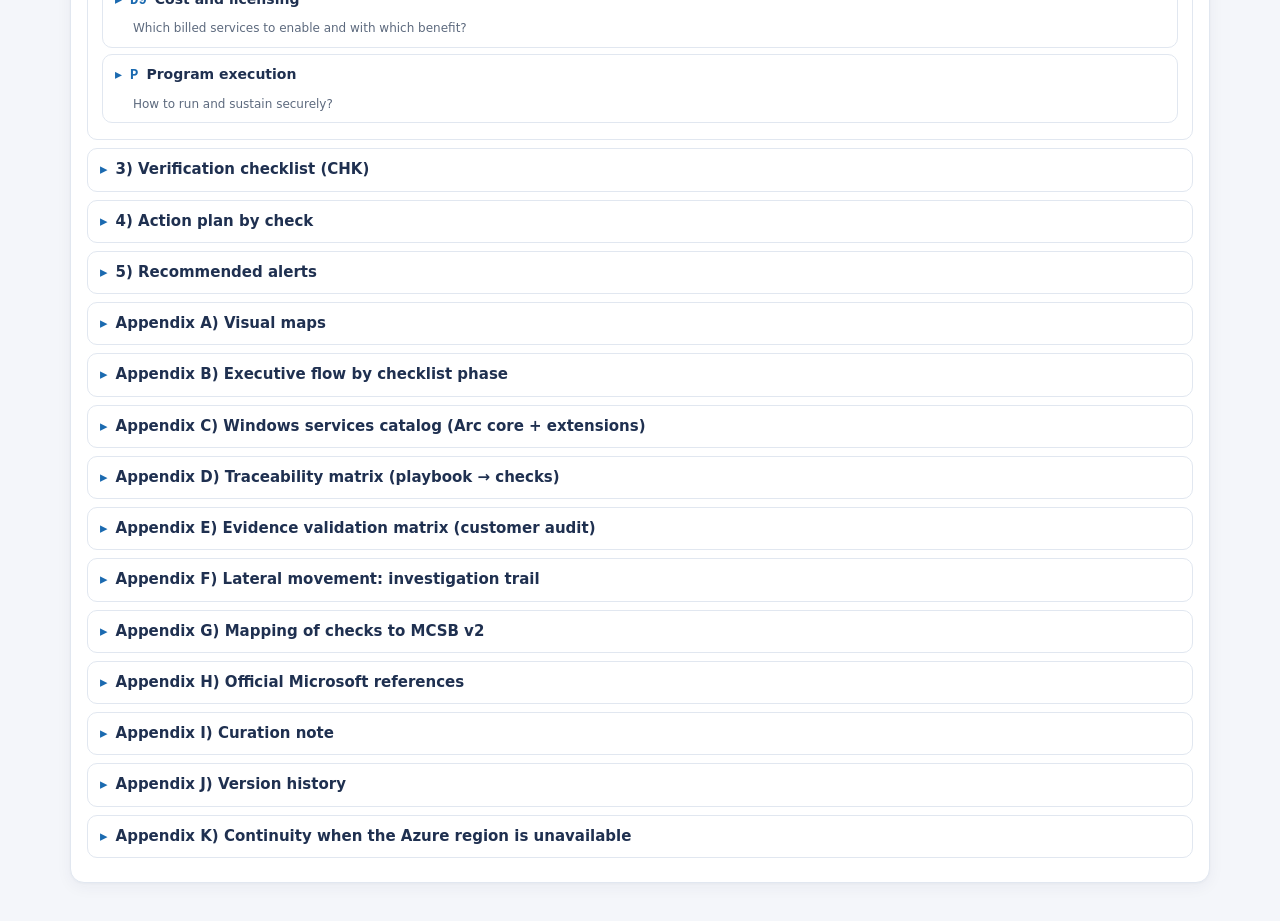
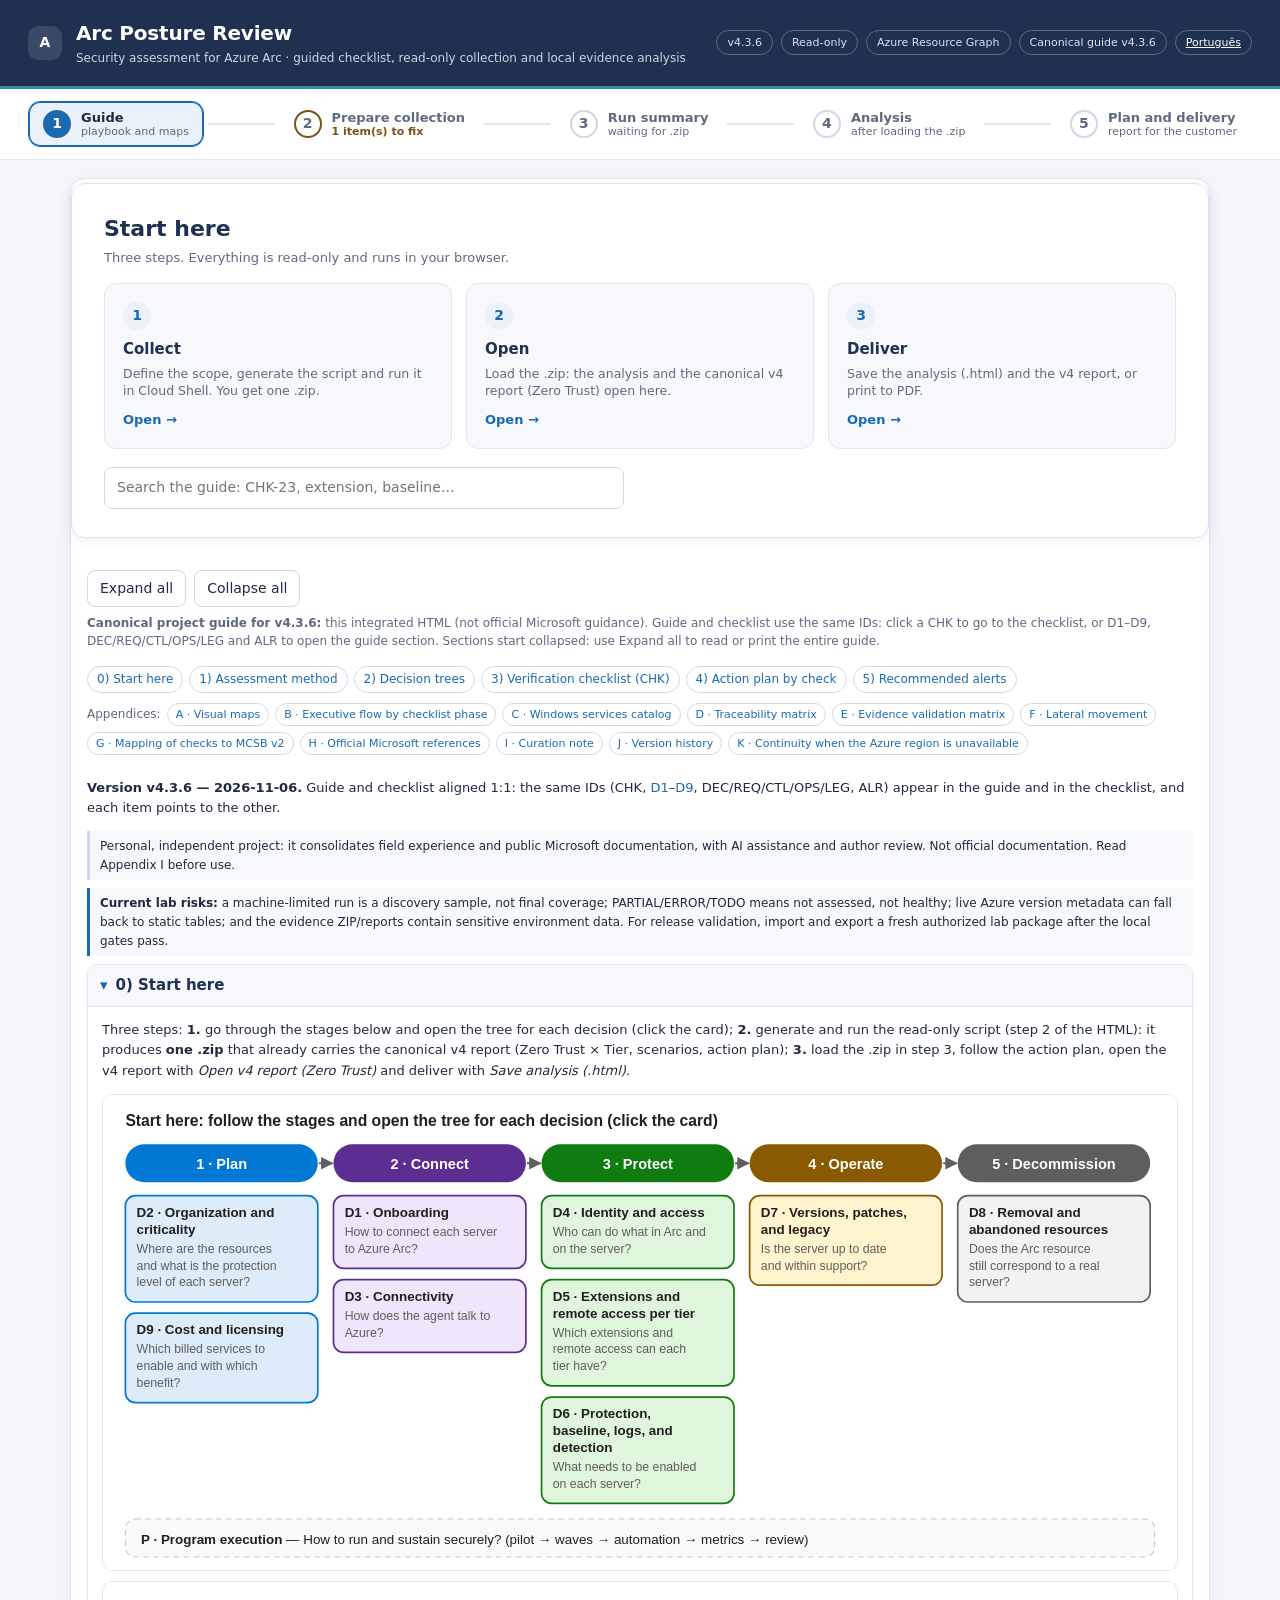
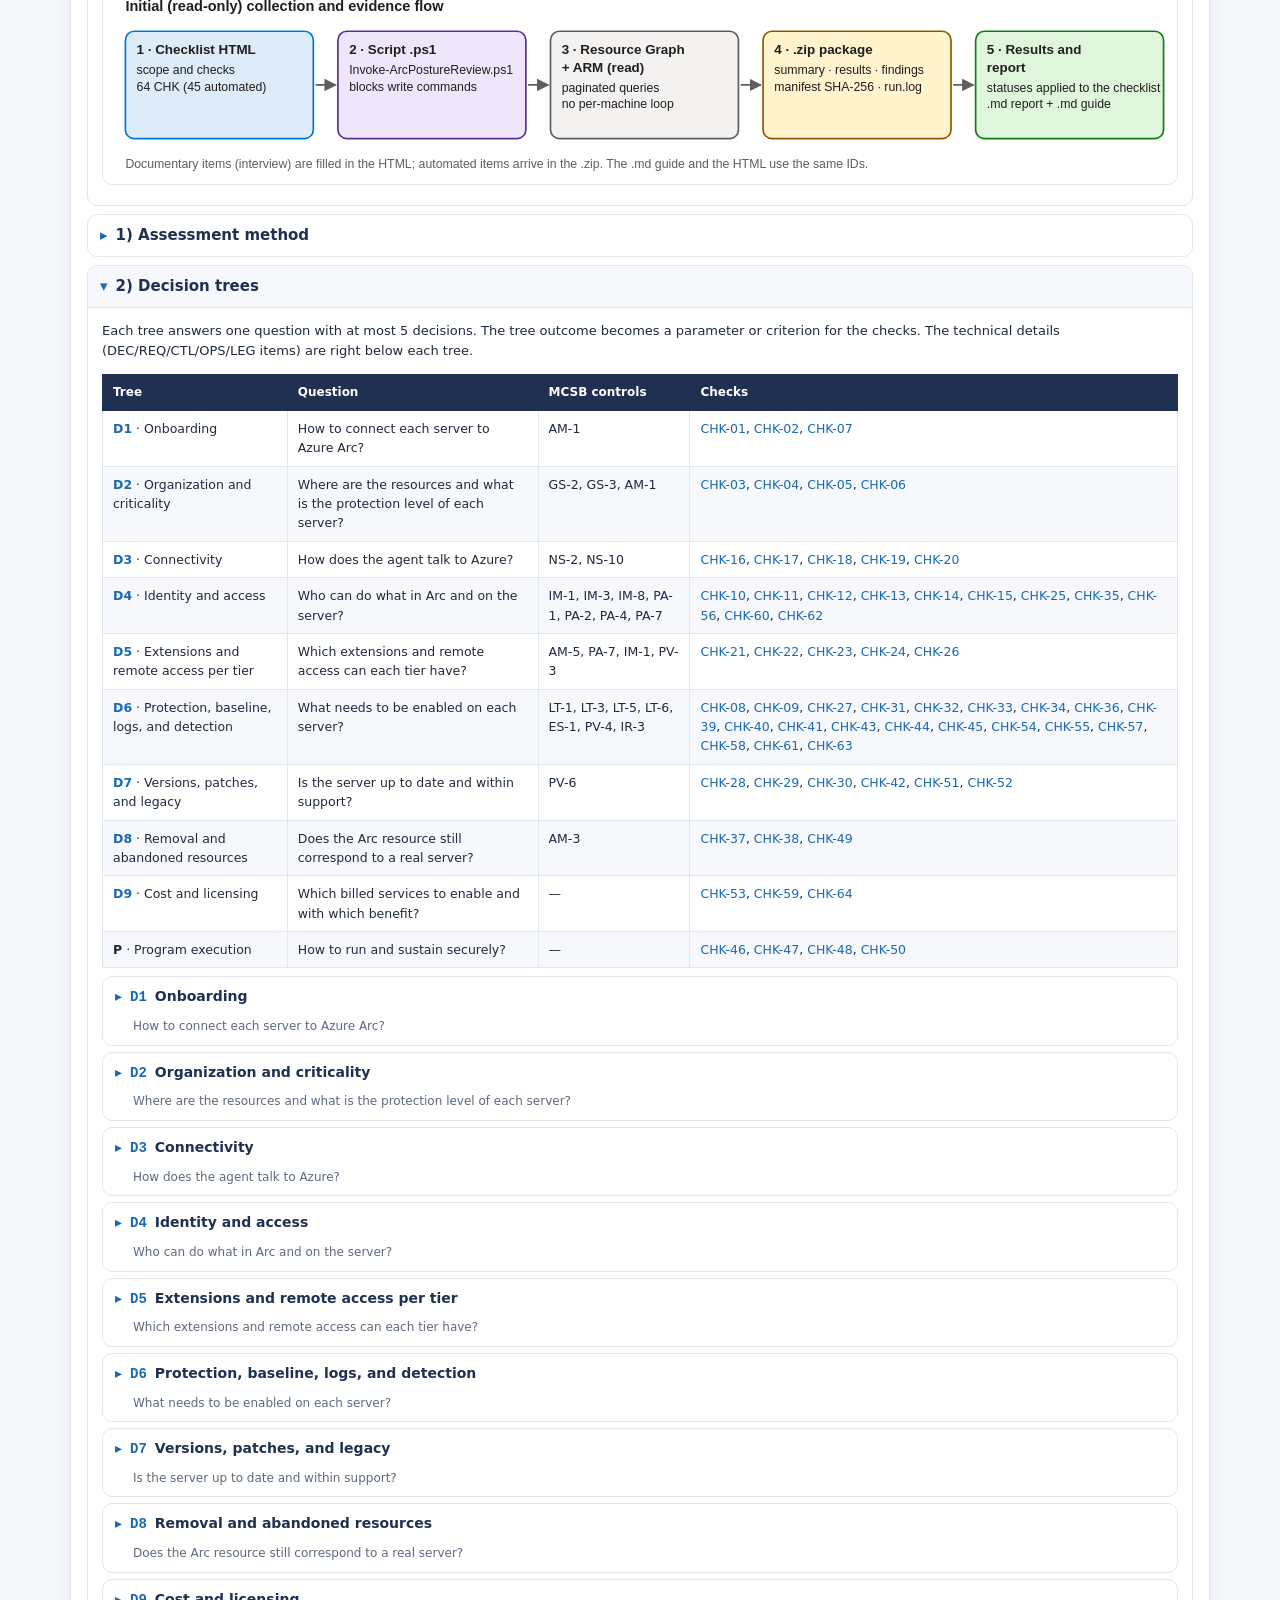
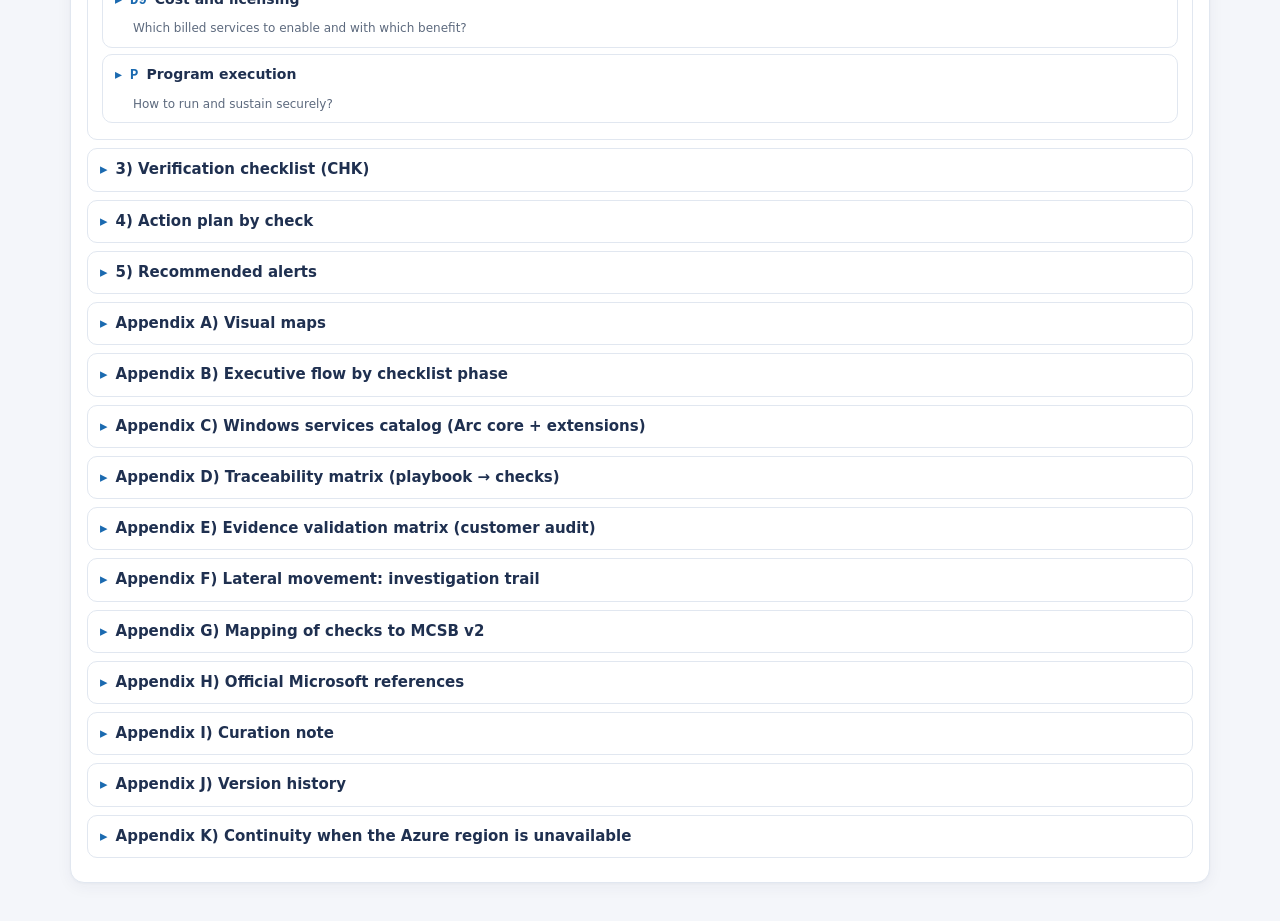
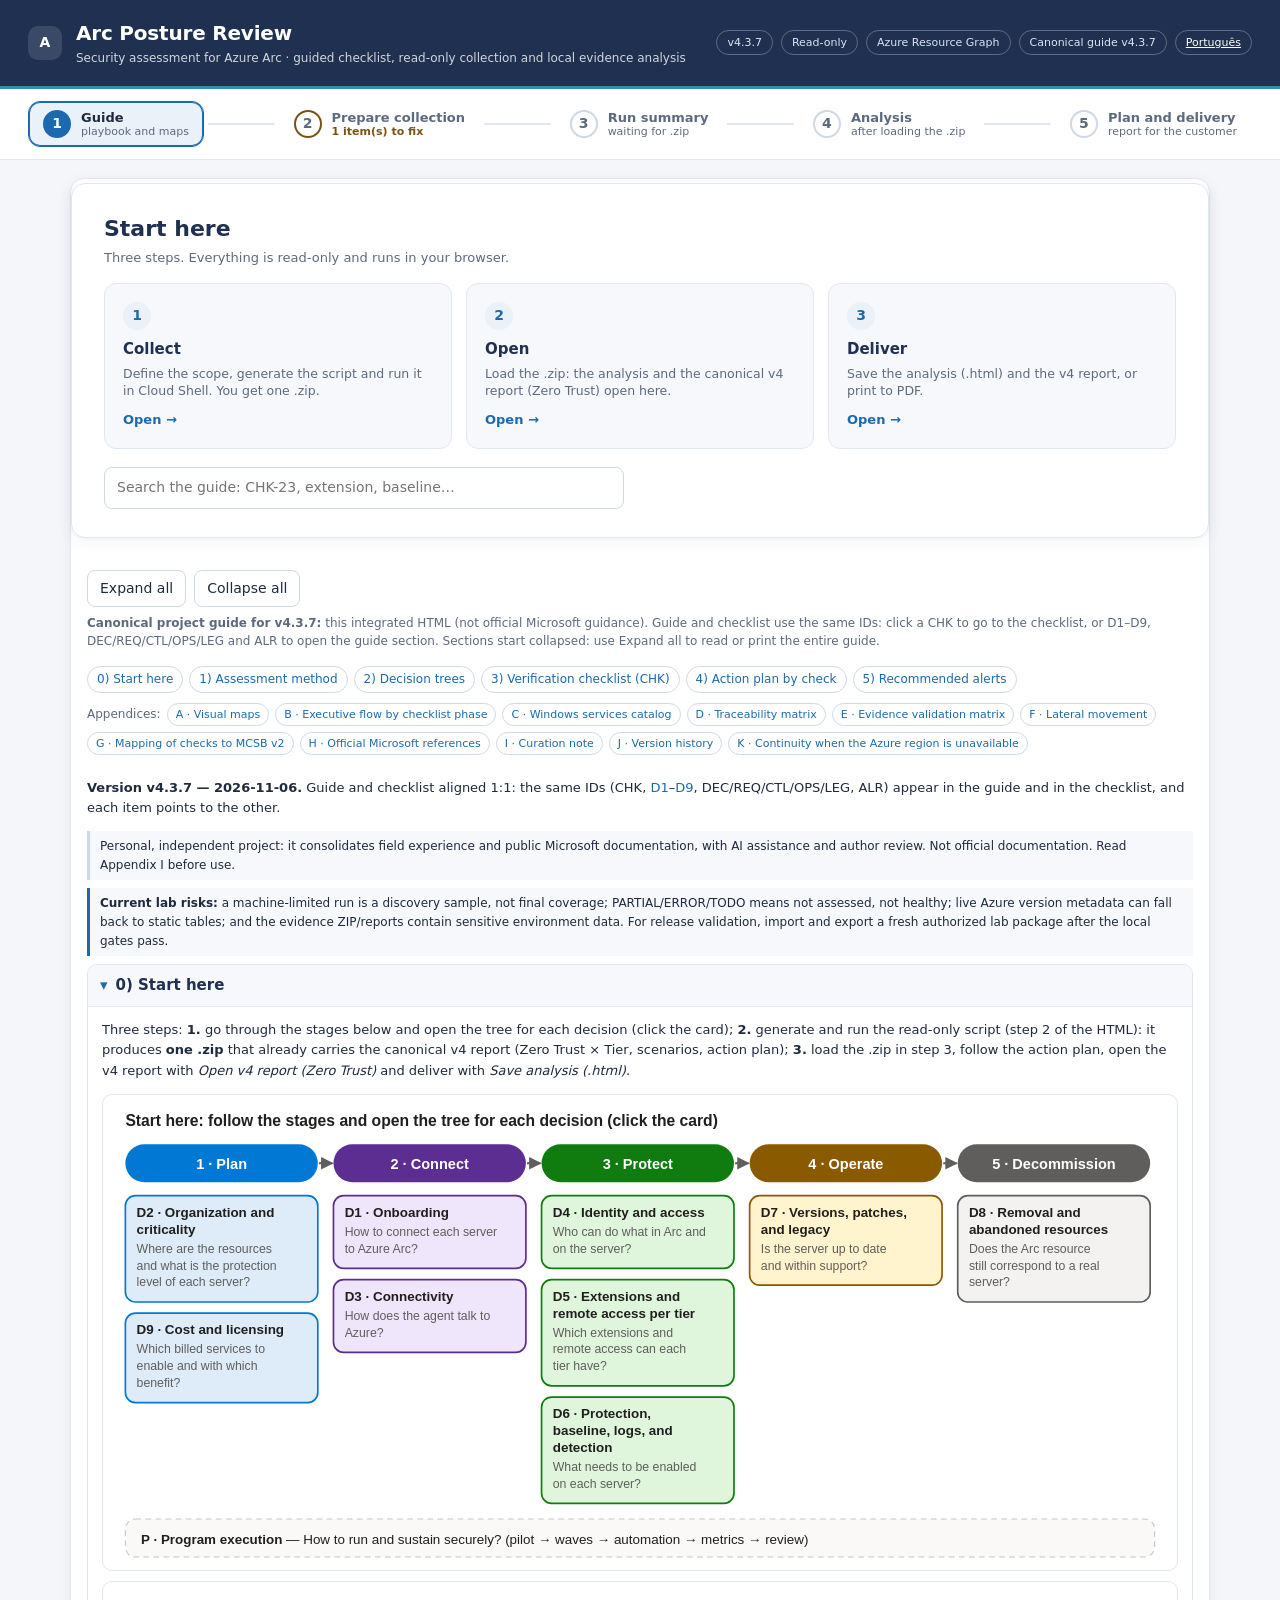
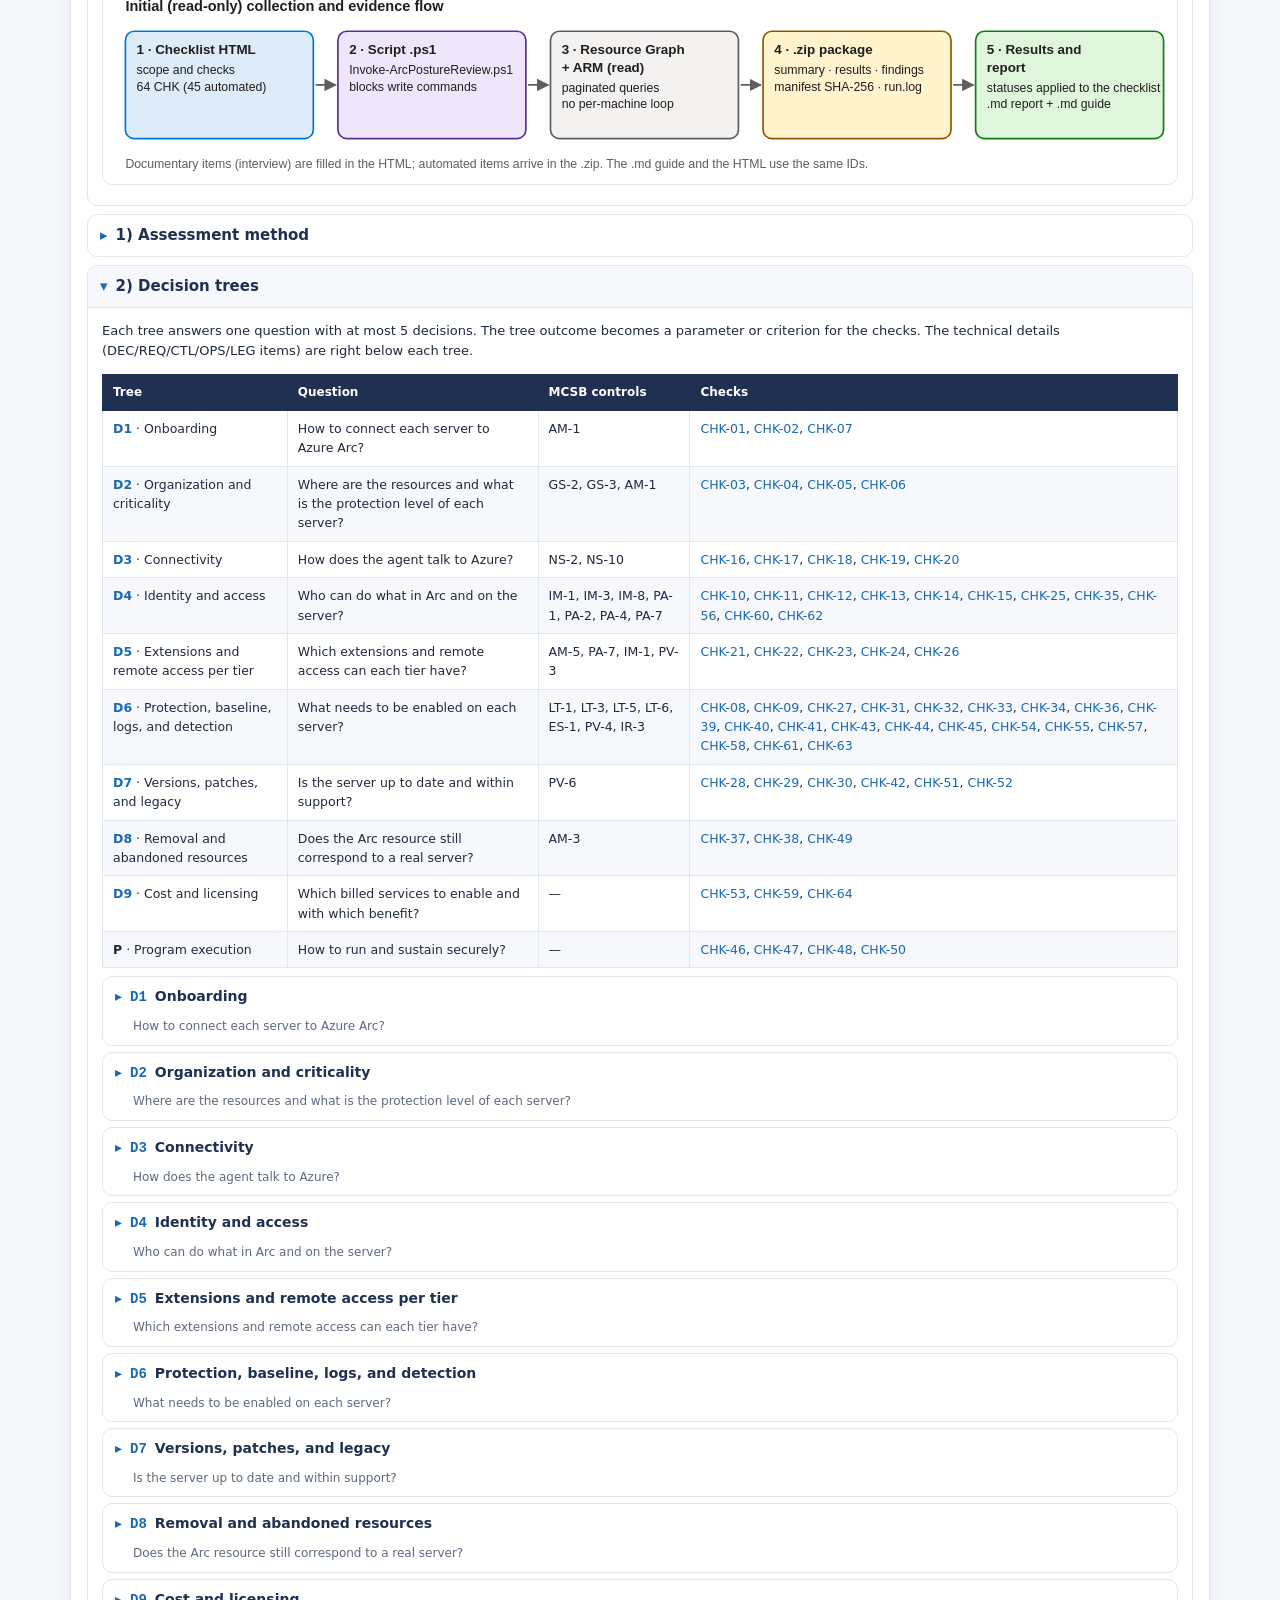
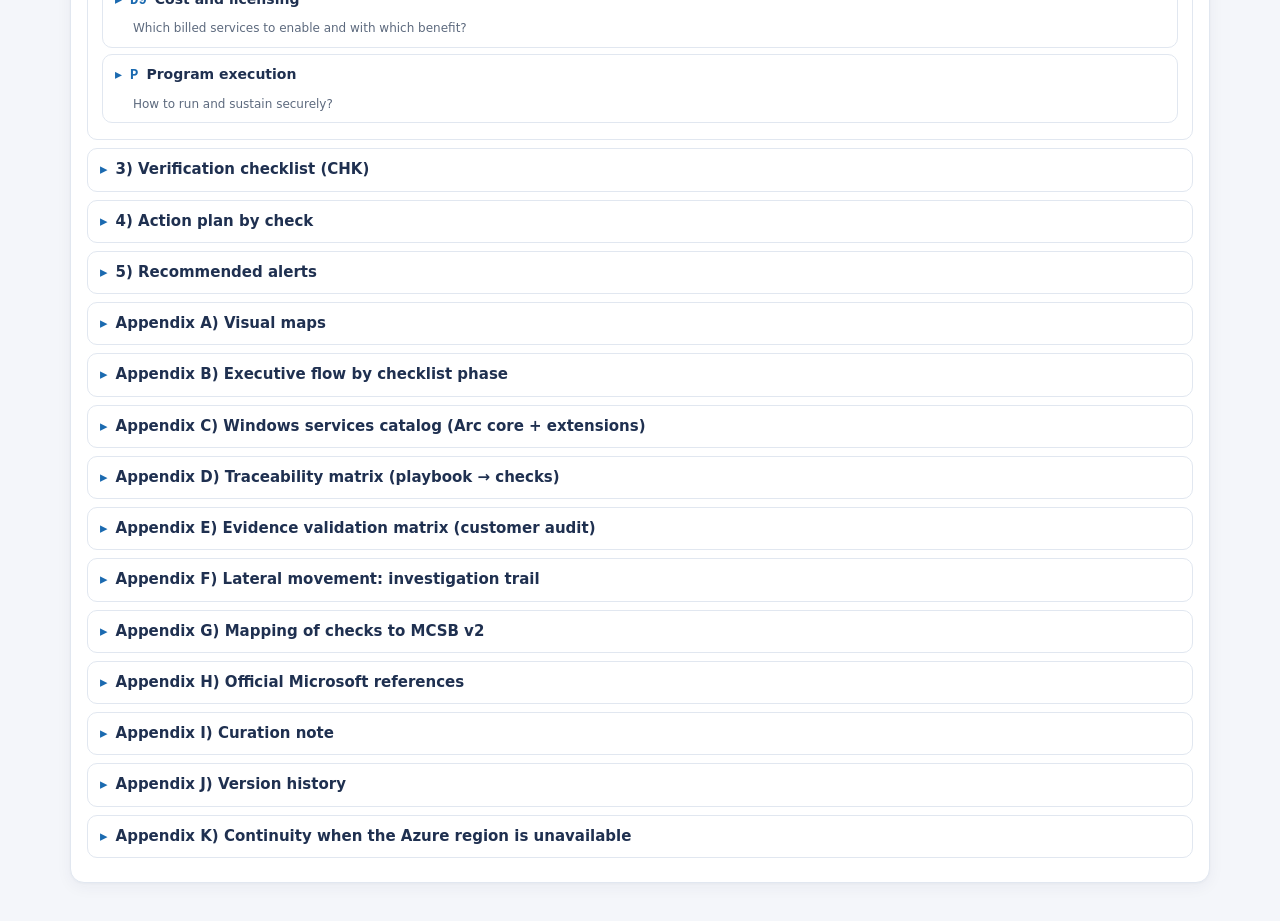
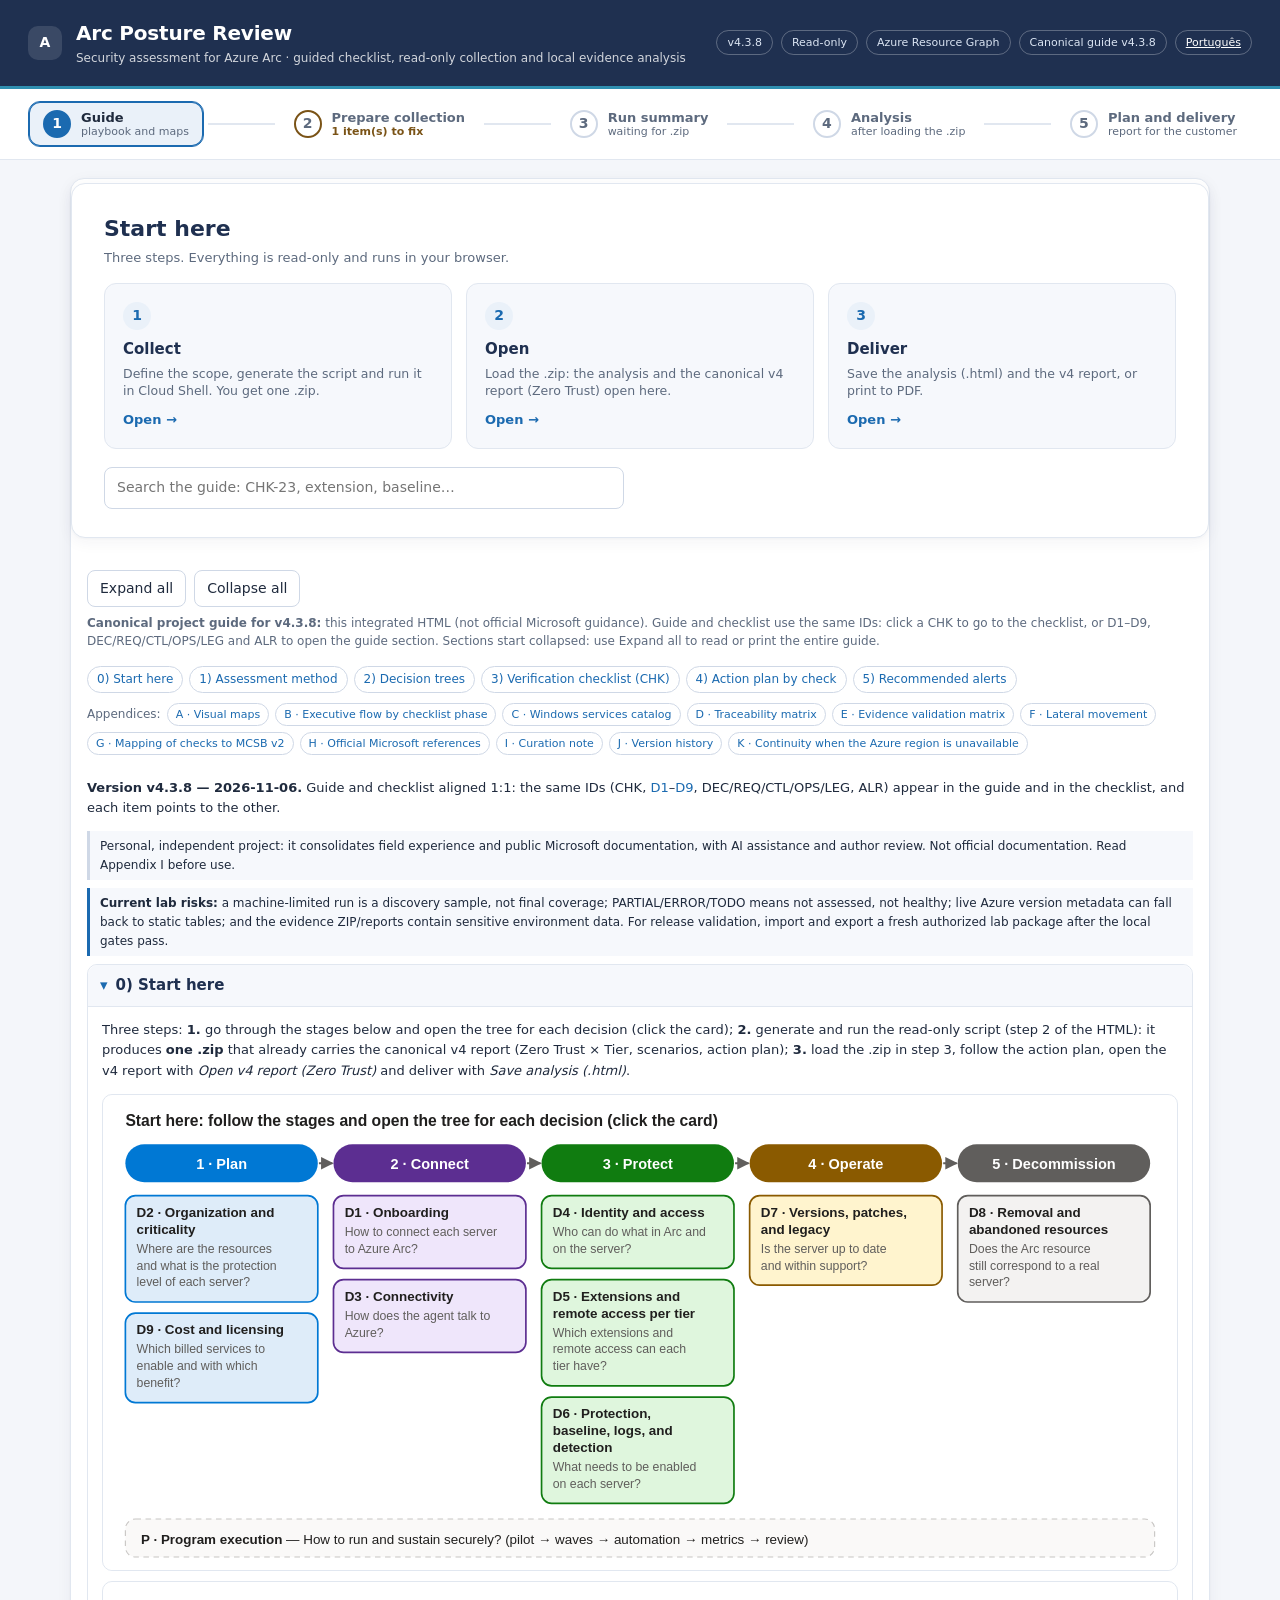
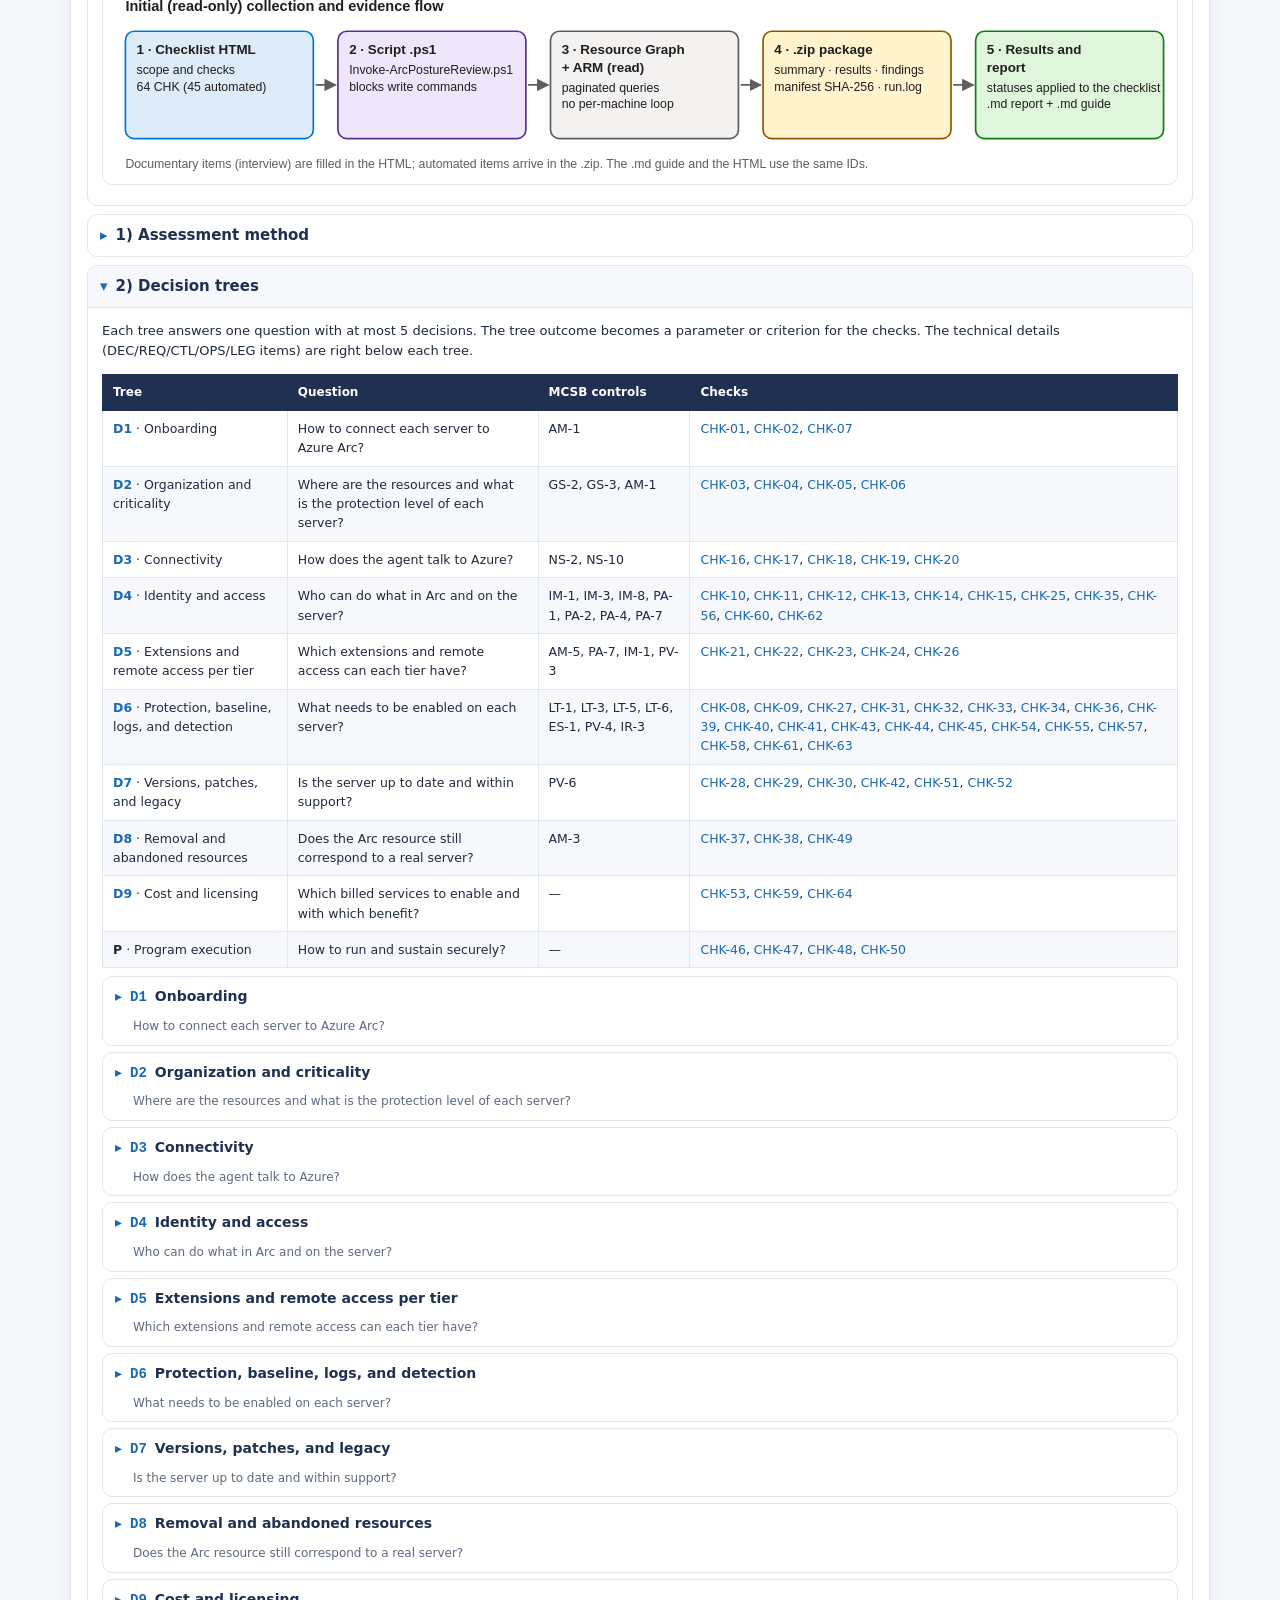
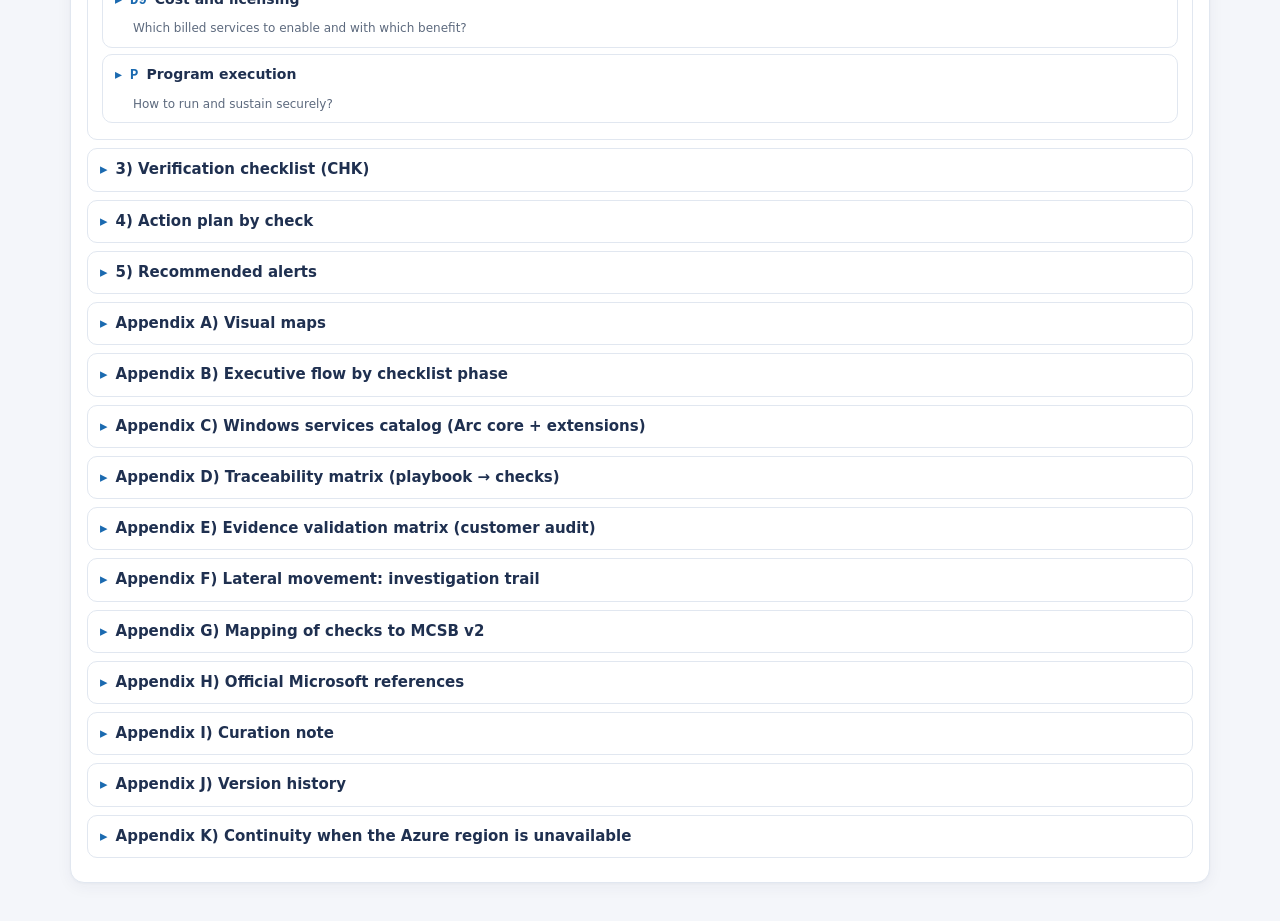
